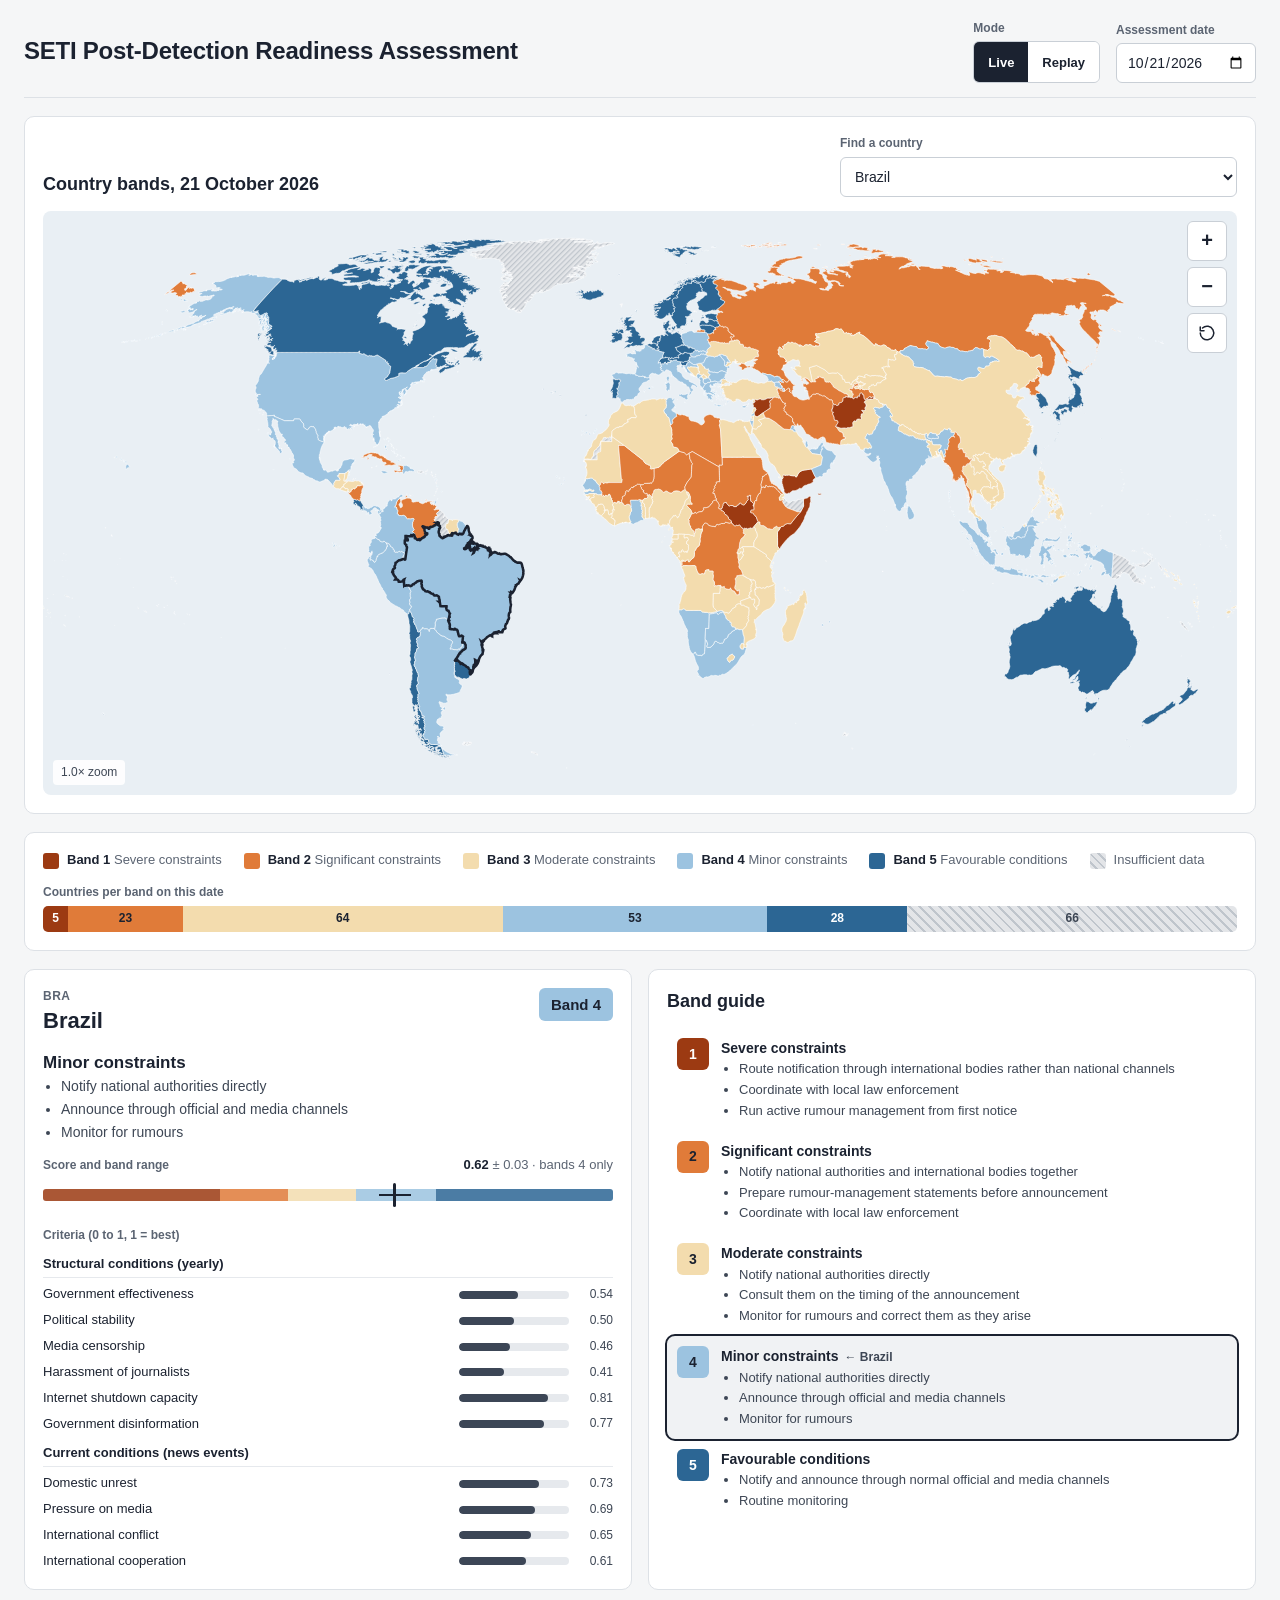
==== src/web/mockup.html @ 70a5392c "Latest mockup updates" ====
<!DOCTYPE html>
<html lang="en">
 <head>
  <meta charset="utf-8"/>
  <meta content="width=device-width, initial-scale=1" name="viewport"/>
  <title>
   SETI Post-Detection Readiness Assessment
  </title>
  <style>
:root {
  --bg: #f5f6f7;
  --panel: #ffffff;
  --line: #dde1e6;
  --line2: #c9cfd6;
  --ink: #1b2230;
  --ink2: #3d4654;
  --muted: #5b6472;
  --sea: #e9eff4;
}
* {
  box-sizing: border-box;
}
body {
  margin: 0;
  background: var(--bg);
  color: var(--ink);
  font: 14px/1.45 Arial, Helvetica, sans-serif;
}
button, select, input {
  font-family: inherit;
}
h1, h2 {
  font-family: Arial, Helvetica, sans-serif;
  margin: 0;
}
.page {
  max-width: 1440px;
  margin: 0 auto;
  padding: 20px 24px 40px;
  display: flex;
  flex-direction: column;
  gap: 18px;
}
header {
  display: flex;
  flex-wrap: wrap;
  align-items: center;
  justify-content: space-between;
  gap: 16px;
  padding-bottom: 14px;
  border-bottom: 1px solid var(--line);
}
header h1 {
  font-size: 24px;
  font-weight: 700;
  letter-spacing: -0.01em;
}
header p {
  margin: 2px 0 0;
  color: var(--muted);
}
.controls {
  display: flex;
  flex-wrap: wrap;
  align-items: flex-end;
  gap: 16px;
}
.field {
  display: flex;
  flex-direction: column;
  gap: 4px;
}
.field-label {
  font-size: 12px;
  font-weight: 600;
  color: var(--muted);
}
.seg {
  display: flex;
  border: 1px solid var(--line2);
  border-radius: 6px;
  overflow: hidden;
}
.seg button {
  min-height: 40px;
  padding: 0 14px;
  border: 0;
  cursor: pointer;
  font-size: 13px;
  font-weight: 600;
  background: #fff;
  color: var(--ink);
}
.seg button[aria-pressed="true"] {
  background: var(--ink);
  color: #fff;
}
input[type=date], select {
  height: 40px;
  padding: 0 10px;
  border: 1px solid var(--line2);
  border-radius: 6px;
  font-size: 14px;
  color: var(--ink);
  background: #fff;
}
select {
  min-width: 220px;
}
.panel {
  background: var(--panel);
  border: 1px solid var(--line);
  border-radius: 10px;
  padding: 18px;
  display: flex;
  flex-direction: column;
  gap: 14px;
}
.panel h2 {
  font-size: 18px;
  font-weight: 600;
}
.map-head {
  display: flex;
  flex-wrap: wrap;
  justify-content: space-between;
  align-items: flex-end;
  gap: 12px;
}
.map {
  position: relative;
  width: 100%;
  aspect-ratio: 960 / 470;
  background: var(--sea);
  border-radius: 8px;
  overflow: hidden;
  touch-action: none;
}
.map svg.world {
  position: absolute;
  inset: 0;
  width: 100%;
  height: 100%;
  display: block;
  cursor: grab;
}
.map svg.world.dragging {
  cursor: grabbing;
}
#countries path {
  stroke: #fff;
  stroke-width: 0.6;
  vector-effect: non-scaling-stroke;
  cursor: pointer;
}
#countries path.sel {
  stroke: var(--ink);
  stroke-width: 2.5;
}
.labels {
  position: absolute;
  inset: 0;
  pointer-events: none;
  overflow: hidden;
}
.labels span {
  position: absolute;
  transform: translate(-50%, -50%);
  white-space: nowrap;
  color: var(--ink);
  font-size: 11px;
  font-weight: 600;
  text-shadow: 0 0 2px #fff, 0 0 2px #fff, 0 0 3px #fff, 0 0 4px #fff;
}
.labels span.sel {
  font-size: 13px;
  font-weight: 700;
}
.zoom-buttons {
  position: absolute;
  top: 10px;
  right: 10px;
  display: flex;
  flex-direction: column;
  gap: 6px;
}
.zoom-buttons button {
  width: 40px;
  height: 40px;
  border: 1px solid var(--line2);
  border-radius: 6px;
  background: #fff;
  color: var(--ink);
  font-size: 20px;
  font-weight: 600;
  cursor: pointer;
  display: flex;
  align-items: center;
  justify-content: center;
}
.zoom-label {
  position: absolute;
  left: 10px;
  bottom: 10px;
  padding: 4px 8px;
  border-radius: 4px;
  background: rgba(255,255,255,0.9);
  font-size: 12px;
  color: var(--ink2);
}
.legend {
  display: flex;
  flex-wrap: wrap;
  gap: 10px 22px;
}
.legend > div {
  display: flex;
  align-items: center;
  gap: 8px;
  font-size: 13px;
}
.legend .sw {
  width: 16px;
  height: 16px;
  border-radius: 3px;
}
.legend .muted {
  color: var(--muted);
}
.hatch {
  background: repeating-linear-gradient(45deg, #e3e5e8 0 4px, #bfc5cc 4px 6px);
}
.dist {
  display: flex;
  height: 26px;
  border-radius: 5px;
  overflow: hidden;
}
.dist div {
  min-width: 24px;
  display: flex;
  align-items: center;
  justify-content: center;
  font-size: 12px;
  font-weight: 600;
}
.bottom {
  display: flex;
  flex-wrap: wrap;
  gap: 16px;
}
.bottom > .panel {
  flex: 1 1 320px;
  min-width: 0;
}
.detail-head {
  display: flex;
  justify-content: space-between;
  align-items: flex-start;
  gap: 12px;
}
.iso {
  font-size: 12px;
  font-weight: 600;
  color: var(--muted);
  letter-spacing: 0.04em;
}
.detail-head h2 {
  font-size: 22px;
}
.badge {
  padding: 6px 12px;
  border-radius: 6px;
  font-weight: 700;
  font-size: 15px;
  white-space: nowrap;
}
.band-name {
  font-family: Arial, Helvetica, sans-serif;
  font-size: 17px;
  font-weight: 600;
}
ul.items {
  margin: 0;
  padding-left: 18px;
  color: var(--ink2);
  display: flex;
  flex-direction: column;
  gap: 3px;
}
.nodata {
  margin: 0;
  padding: 12px;
  border-radius: 8px;
  background: #f0f2f4;
  color: var(--ink2);
}
.score-row {
  display: flex;
  justify-content: space-between;
  align-items: baseline;
  gap: 8px;
}
.track-wrap {
  position: relative;
  height: 34px;
}
.track {
  position: absolute;
  left: 0;
  right: 0;
  top: 10px;
  height: 12px;
  display: flex;
  border-radius: 3px;
  overflow: hidden;
}
.track div {
  height: 100%;
  opacity: 0.85;
}
.whisker {
  position: absolute;
  top: 15px;
  height: 2px;
  background: var(--ink);
}
.marker {
  position: absolute;
  top: 4px;
  width: 3px;
  height: 24px;
  margin-left: -1.5px;
  border-radius: 2px;
  background: var(--ink);
}
.criteria {
  display: flex;
  flex-direction: column;
  gap: 10px;
}
.group {
  display: flex;
  flex-direction: column;
  gap: 7px;
}
.group h3 {
  margin: 0;
  font-size: 13px;
  font-weight: 600;
  border-bottom: 1px solid #e6e9ed;
  padding-bottom: 4px;
}
.crow {
  display: grid;
  grid-template-columns: minmax(0, 1fr) 110px 34px;
  align-items: center;
  gap: 10px;
  font-size: 13px;
}
.bar {
  height: 8px;
  background: #e6e9ed;
  border-radius: 4px;
  overflow: hidden;
}
.bar div {
  height: 100%;
  background: #3c4656;
  border-radius: 4px;
}
.crow .v {
  font-size: 12px;
  color: var(--ink2);
  text-align: right;
  font-variant-numeric: tabular-nums;
}
.guide-row {
  display: grid;
  grid-template-columns: 32px minmax(0, 1fr);
  gap: 12px;
  align-items: start;
  padding: 10px;
  border-radius: 8px;
}
.guide-row.here {
  background: #f0f2f4;
  outline: 2px solid var(--ink);
}
.guide-row .num {
  width: 32px;
  height: 32px;
  border-radius: 6px;
  display: flex;
  align-items: center;
  justify-content: center;
  font-weight: 700;
}
.guide-row .title {
  display: flex;
  flex-wrap: wrap;
  align-items: baseline;
  gap: 6px;
}
.guide-row .title strong {
  font-size: 14px;
  font-weight: 600;
}
.guide-row .title span {
  font-size: 12px;
  font-weight: 600;
  color: var(--ink2);
}
.guide-row ul.items {
  margin-top: 2px;
  font-size: 13px;
  gap: 2px;
}
@media (max-width: 600px) {
  .page {
    padding: 16px;
  }
  select {
    min-width: 0;
    width: 100%;
  }
}
</style>
 </head>
 <body>
  <div class="page">
   <header>
    <div>
     <h1>
      SETI Post-Detection Readiness Assessment
     </h1>
    </div>
    <div class="controls">
     <div class="field">
      <span class="field-label">
       Mode
      </span>
      <div aria-label="Mode" class="seg" role="group">
       <button aria-pressed="true" data-mode="live" type="button">
        Live
       </button>
       <button aria-pressed="false" data-mode="replay" type="button">
        Replay
       </button>
      </div>
     </div>
     <div class="field">
      <label class="field-label" for="assess-date">
       Assessment date
      </label>
      <input id="assess-date" type="date" value="2026-10-21"/>
     </div>
    </div>
   </header>
   <section aria-label="World map" class="panel">
    <div class="map-head">
     <h2 id="map-title">
      Country bands, 21 October 2026
     </h2>
     <div class="field">
      <label class="field-label" for="find-country">
       Find a country
      </label>
      <select id="find-country">
      </select>
     </div>
    </div>
    <div class="map" id="map">
     <svg aria-label="World map coloured by band" class="world" id="world" role="img" viewbox="0 0 960 470">
      <defs>
       <pattern height="3" id="nodata-hatch" patterntransform="rotate(45)" patternunits="userSpaceOnUse" width="3">
        <rect fill="#e3e5e8" height="3" width="3">
        </rect>
        <rect fill="#bfc5cc" height="3" width="1">
        </rect>
       </pattern>
      </defs>
      <g id="countries">
      </g>
     </svg>
     <div aria-hidden="true" class="labels" id="labels">
     </div>
     <div class="zoom-buttons">
      <button aria-label="Zoom in" id="zoom-in" type="button">
       +
      </button>
      <button aria-label="Zoom out" id="zoom-out" type="button">
       −
      </button>
      <button aria-label="Reset view" id="zoom-reset" type="button">
       <svg aria-hidden="true" fill="none" height="18" stroke="currentColor" stroke-linecap="round" stroke-linejoin="round" stroke-width="2" viewbox="0 0 24 24" width="18">
        <path d="M3 12a9 9 0 1 0 3-6.7">
        </path>
        <path d="M3 4v5h5">
        </path>
       </svg>
      </button>
     </div>
     <div class="zoom-label" id="zoom-label">
      1.0× zoom
     </div>
    </div>
   </section>
   <section aria-label="Legend and distribution" class="panel">
    <div class="legend" id="legend">
    </div>
    <div class="field">
     <span class="field-label">
      Countries per band on this date
     </span>
     <div class="dist" id="dist">
     </div>
    </div>
   </section>
   <div class="bottom">
    <section aria-label="Country detail" class="panel" id="detail">
    </section>
    <section aria-label="Band guide" class="panel">
     <h2>
      Band guide
     </h2>
     <div id="guide">
     </div>
    </section>
   </div>
  </div>
  <script id="geo-data" type="application/json">
   {"w":960,"h":470,"countries":[{"iso":"ZWE","name":"Zimbabwe","d":"M562.47,336.9L562.24,336.72L561.92,336.6L561.51,336.56L560.97,336.58L560.31,336.68L559.6,336.56L558.86,336.22L558.23,336.1L557.47,336.24L557.43,336.25L557.32,336.14L557.12,335.89L556.78,335.85L556.69,335.79L556.62,335.7L556.57,335.58L556.56,335.45L556.63,335.05L556.61,335L556.52,334.95L556.34,334.9L555.89,334.72L555.33,334.54L554.42,334.35L554.06,334.3L553.98,334.24L553.88,334.09L553.72,333.63L553.57,333.32L553.2,332.85L553.14,332.7L553.17,332.33L553.23,332.03L553.28,331.77L553.27,331.52L553.27,331.23L553.3,331.03L553.25,330.94L553.11,330.88L552.7,330.85L552.19,330.86L552.2,330.56L552.17,330.09L552.09,329.82L551.98,329.68L551.76,329.53L551.3,329.33L550.68,329.02L550.16,328.57L549.57,328.01L549.38,327.91L549.17,327.38L548.86,326.48L548.89,326.18L548.85,326.03L548.52,325.59L548.47,325.36L548.41,325.12L547.9,324.47L547.73,324.19L547.6,323.82L547.48,323.53L547.36,323.41L547.21,323.22L547.11,322.99L547.07,322.82L547.12,322.6L547.18,322.44L547.68,322.6L547.97,322.61L548.19,322.54L548.46,322.64L548.77,322.94L549.12,322.99L549.5,322.81L550.02,322.86L550.66,323.16L551.19,323.22L551.84,322.96L552.44,322.24L553.01,321.56L553.57,320.77L553.92,320.14L554.4,319.63L555.03,319.23L555.67,318.9L556.65,318.48L556.86,318.15L556.93,317.78L556.95,317.26L557.01,316.93L557.12,316.78L557.28,316.66L557.5,316.51L558.15,316.12L558.68,315.87L559.34,315.7L560.04,315.7L560.73,315.7L561.12,315.7L561.1,316.19L561.11,316.75L561.18,316.8L561.7,316.81L562.53,316.86L563.31,316.9L563.8,317.3L563.97,317.38L564.5,317.49L565.14,318.16L565.94,318.22L566.49,318.43L566.97,318.66L567.24,318.94L567.42,319.01L567.66,319.03L567.79,319.05L567.75,319.25L567.57,319.59L567.57,320.07L567.77,320.74L567.77,321.32L567.65,322.35L567.61,323.35L567.61,323.7L567.64,323.94L567.68,324.07L567.66,324.21L567.51,324.63L567.38,325.07L567.36,325.25L567.32,325.37L567.23,325.48L566.87,325.68L566.81,325.81L566.8,326.04L566.82,326.23L566.95,326.3L567.11,326.41L567.16,326.55L567.15,326.7L567.09,326.98L566.92,327.44L567.04,327.98L567.18,328.32L567.37,328.72L567.46,328.96L567.44,329.14L567.4,329.31L567.04,330.04L566.77,330.49L566.46,330.98L566.06,331.28L565.96,331.43L565.91,331.6L565.9,331.97L565.87,332.34L565.51,332.93L565.69,333.43L565.64,333.48L565.52,333.55L565.02,334.12L564.52,334.69L564.16,335.11L563.73,335.59L563.26,336.12L562.87,336.58Z","lx":559.169,"ly":326.098,"bw":20.717,"bh":21.206,"area":277.955},{"iso":"ZMB","name":"Zambia","d":"M561.12,315.7L560.73,315.7L560.04,315.7L559.34,315.7L558.68,315.87L558.15,316.12L557.5,316.51L557.28,316.66L557.12,316.78L557.01,316.93L556.95,317.26L556.93,317.78L556.86,318.15L556.65,318.48L555.67,318.9L555.03,319.23L554.4,319.63L553.92,320.14L553.57,320.77L553.01,321.56L552.44,322.24L551.84,322.96L551.19,323.22L550.66,323.16L550.02,322.86L549.5,322.81L549.12,322.99L548.77,322.94L548.46,322.64L548.19,322.54L547.97,322.61L547.68,322.6L547.18,322.44L546.75,321.94L546.52,321.73L546.34,321.66L545.81,321.57L544.59,321.46L544.47,321.49L543.95,321.59L543.32,321.71L542.78,321.83L542.2,321.96L541.69,321.44L541.1,320.85L540.5,320.19L540.05,319.67L539.83,319.37L539.43,318.98L539.14,318.79L539.02,318.69L538.77,317.64L538.63,316.68L538.65,315.95L538.68,314.95L538.71,313.94L538.73,312.94L538.76,311.94L538.78,310.93L538.81,309.92L538.83,308.92L538.86,307.91L538.87,307.42L539.49,307.42L540.18,307.42L540.91,307.42L541.71,307.42L542.5,307.42L543.3,307.42L543.86,307.42L544.01,307.42L544.18,307.39L544.19,307.29L543.98,306.79L544,306.62L544.06,306.28L544.17,306L544.3,305.62L544.32,305.39L544.24,304.67L544.26,304.26L544.3,303.83L544.33,303.43L544.3,303.16L544.34,303L544.43,302.79L544.47,302.54L544.52,302.43L544.51,302.34L544.47,302.16L544.44,301.74L544.39,301.17L544.34,300.77L544.44,300.79L544.64,300.83L544.73,301.03L544.79,301.25L544.92,301.26L545.28,301.39L545.4,301.57L545.47,301.97L545.42,302.17L545.3,302.33L545.41,302.47L545.65,302.57L545.78,302.54L546.2,302.27L546.35,302.22L546.56,302.17L546.76,302.1L547.29,301.98L547.58,301.93L547.75,301.83L547.87,301.83L547.95,301.91L547.87,302.18L547.83,302.43L547.93,302.9L548,303.12L548.17,303.27L548.3,303.36L548.43,303.52L548.72,303.49L549.34,303.73L549.53,303.84L549.8,303.95L549.98,303.99L550.63,304.07L550.87,304.13L551.32,304.21L551.67,304.22L551.93,304.19L552.11,304.12L552.22,304.04L552.27,303.98L552.35,303.75L552.5,303.24L552.55,303.1L552.69,303.02L552.86,302.98L552.96,303.06L553.06,303.62L553.54,304.12L553.7,304.55L553.82,304.9L553.92,305.01L554.1,305.13L554.41,305.18L554.68,305.19L555.23,305.45L555.68,305.65L556,305.8L556.14,305.91L556.24,306.1L556.3,306.25L556.38,306.62L556.48,306.91L556.65,306.97L556.81,306.99L556.95,307.19L557.06,307.37L557.28,307.8L557.44,308.09L557.49,308.39L557.67,308.58L557.93,308.66L558.17,308.67L558.31,308.58L558.66,308.44L558.94,308.26L559.13,308.2L559.25,308.24L559.33,308.36L559.37,308.59L559.37,308.72L559.56,308.84L559.7,308.79L559.76,308.65L559.76,308.58L559.78,307.95L559.8,307.4L559.82,306.88L559.84,306.25L559.85,305.7L559.87,305.25L559.88,304.78L559.75,304.81L559.6,304.92L559.24,304.93L559.1,305.01L559.06,305.13L559.07,305.29L559.08,305.5L559.03,305.6L558.87,305.64L558.64,305.56L558.24,305.45L557.9,305.39L557.67,305.1L557.35,304.67L557.14,304.45L556.63,304.01L556.55,303.92L556.39,303.71L556.26,303.35L556.2,303.12L556.15,302.94L556.08,302.68L556.21,302.28L556.42,301.51L556.56,300.96L556.63,300.55L556.9,300.13L556.93,299.76L556.84,299.28L556.87,299.02L556.9,298.35L556.93,297.79L556.94,297.51L556.88,297.04L556.72,296.5L556.36,295.77L556.36,295.61L556.6,295.44L556.95,295.14L557.13,294.96L557.35,294.7L557.45,294.57L557.66,294.24L557.79,293.98L557.84,293.63L557.75,293.3L557.95,293.24L558.61,293.12L559.33,293L560.1,292.86L560.86,292.73L561.61,292.59L562.28,292.47L562.75,292.39L562.82,292.62L562.95,292.99L563.12,293.27L563.32,293.51L563.49,293.66L563.6,293.7L564.34,293.68L564.6,293.83L564.83,294.02L564.88,294.31L565.03,294.49L565.19,294.63L565.26,294.64L565.38,294.61L565.58,294.6L565.76,294.67L565.85,294.73L565.85,294.97L565.9,295.08L566.15,295.12L566.4,295.14L566.65,295.3L566.91,295.33L567.22,295.4L567.36,295.58L567.67,295.76L568.06,295.92L568.35,296.1L568.5,296.18L568.51,296.27L568.57,296.43L568.65,296.54L568.65,296.71L568.69,296.86L568.8,296.9L568.89,296.91L568.98,296.8L569.1,296.8L569.22,296.87L569.27,297.05L569.37,297.29L569.52,297.45L569.63,297.61L569.58,297.89L569.51,298.16L569.71,298.42L570,298.66L570.07,298.77L570.08,299.14L570.12,299.26L570.31,299.57L570.4,299.77L570.39,299.89L569.85,300.49L569.68,300.55L569.53,300.58L569.38,300.71L569.3,300.83L569.32,300.9L569.38,301.11L569.48,301.43L569.59,301.66L569.49,301.94L569.27,302.43L569.17,302.47L569.14,302.84L569.2,302.97L569.3,303.08L569.33,303.33L569.33,303.67L569.31,303.94L569.15,304.65L569.37,305.26L569.45,305.33L569.78,305.33L569.82,305.38L569.74,305.56L569.6,305.74L569.51,305.83L569.09,306.03L568.48,306.27L568.35,306.49L568.26,306.81L568.32,307L568.39,307.11L568.35,307.39L568.3,307.69L568.31,307.92L568.27,308.13L568.19,308.23L568.07,308.54L567.94,308.85L567.83,309L567.68,309.15L567.44,309.27L567.44,309.33L567.7,309.48L567.77,309.58L567.78,309.65L567.72,309.71L567.67,309.81L567.79,309.9L567.93,309.98L568.07,310.19L568.19,310.48L568.22,310.58L568.25,310.63L568.3,310.63L568.38,310.59L568.55,310.42L568.67,310.37L568.81,310.6L568.22,310.82L567.92,310.94L567.05,311.27L566.29,311.57L566.09,311.62L565.69,311.77L565.5,311.85L564.81,312.11L564.53,312.23L564.29,312.36L563.73,312.55L563.19,312.73L562.61,312.91L561.96,313.12L561.59,313.27L561.34,313.4L560.76,313.65L560.72,313.72L560.73,313.89L560.79,314.26L560.92,314.59L561.03,314.78L561.09,315.27Z","lx":550.101,"ly":312.832,"bw":31.77,"bh":30.827,"area":526.827},{"iso":"YEM","name":"Yemen","d":"M621.45,214.74L620.15,215.3L619.81,215.55L619.51,215.86L619.3,216.24L619.17,216.91L619.34,217.53L619.35,217.85L619.02,218.07L618.7,218.23L618.36,218.47L618.14,218.53L617.97,218.72L617.78,218.86L617.05,219.2L616.24,219.47L614.96,219.79L614.48,220.14L614.04,220.38L613.34,220.45L612.41,220.78L611.89,221.04L611.26,221.48L611.12,221.61L611.02,221.93L610.83,222.2L610.46,222.66L610.17,222.88L609.98,222.89L609.59,223.02L609.14,223.05L608.36,222.89L608.16,223L608.01,223.18L607.44,223.48L606.86,224.1L606.43,224.26L605.73,224.46L605.24,224.72L604.91,224.82L604.49,224.87L603.68,224.85L602.93,224.94L602.23,225.11L601.92,225.44L601.57,225.96L600.96,226.18L600.83,226.36L600.65,226.75L600.26,226.85L599.9,226.91L599.52,226.74L598.85,227.2L598.59,227.29L598.2,227.3L597.91,227.4L597.71,227.37L597.45,227.19L596.9,226.97L596.51,227.11L596.46,226.68L595.75,225.33L595.83,224.17L595.82,224L595.67,223.48L595.26,223.01L595.24,222.41L595.08,221.97L594.97,221.53L594.99,221.41L594.99,221.3L594.76,220.62L594.68,220.48L594.66,220.34L594.71,220.23L594.7,220.1L594.58,219.89L594.46,219.49L593.91,219.18L594,218.89L594.11,218.99L594.25,219.08L594.27,218.89L594.26,218.75L594,217.86L594.26,216.67L594.09,215.61L594.57,215.18L594.68,215.05L594.75,214.94L594.85,214.69L595.01,214.62L595.06,214.36L595.04,214.23L594.93,214.12L594.83,213.82L594.84,213.45L594.86,213.29L594.89,213L595.06,212.89L595.1,212.81L594.95,212.63L594.96,212.52L595.23,212.21L595.34,212.12L595.53,212.02L595.68,212.03L595.86,212.08L596.02,212.16L596.17,212.32L596.34,212.5L596.59,212.57L596.75,212.54L596.9,212.63L597,212.58L597.13,212.49L597.33,212.5L597.52,212.39L598.04,212.34L598.55,212.38L599.08,212.29L599.62,212.29L600.14,212.31L600.27,212.32L600.39,212.37L600.86,212.64L601.2,212.7L601.9,212.77L602.64,212.85L603.28,212.92L603.82,212.85L604.27,212.8L604.38,212.81L604.53,212.98L604.83,213.39L605.11,213.79L605.56,213.81L605.84,213.66L606.14,213.45L606.32,213.29L606.5,212.65L606.62,212.23L606.91,211.77L607.16,211.38L607.5,210.86L607.68,210.58L608.04,210.01L608.4,209.8L609.11,209.37L609.8,208.95L610.25,208.69L610.64,208.56L611.31,208.45L612.09,208.33L612.86,208.2L613.69,208.07L614.62,207.92L615.25,207.82L616.06,207.69L616.73,207.58L617.33,207.48L617.95,207.38L618.09,207.69L618.23,208.01L618.37,208.33L618.52,208.64L618.66,208.95L618.8,209.26L618.95,209.58L619.09,209.89L619.22,210.2L619.37,210.51L619.51,210.83L619.65,211.14L619.79,211.46L619.94,211.77L620.08,212.08L620.21,212.4L620.35,212.7L620.55,212.8L620.69,213.09L620.88,213.5L621.07,213.92L621.27,214.33ZM593.72,218.96L593.64,219.03L593.61,218.9L593.64,218.63L593.73,218.56L593.8,218.76L593.77,218.87ZM594.41,223.97L594.24,224.06L594.35,223.81L594.47,223.76L594.51,223.77ZM594.46,223.13L594.42,223.2L594.37,223.18L594.2,223.01L594.38,222.83L594.48,223ZM624.06,227.31L624.23,227.34L624.47,227.24L625.18,227.22L626.07,227.57L625.91,227.66L625.82,227.79L625.45,227.9L625.08,228.17L623.99,228.3L623.67,228.23L623.38,227.97L622.87,227.63L623.05,227.42L623.1,227.32L623.16,227.23L623.43,227.06L623.71,227.08Z","lx":600.89,"ly":218.975,"bw":27.536,"bh":20.016,"area":319.291},{"iso":"VNM","name":"Vietnam","d":"M759.51,234.33L759.57,234.49L759.59,234.85L759.51,235.21L759.56,235.37L759.48,235.46L759.25,234.8L759,234.51L758.94,234.39L759.07,234.4L759.29,234.22L759.41,234.21ZM765.15,199.5L765.04,199.53L764.72,199.53L764.51,199.82L764.34,199.94L764.08,200.04L763.79,200.2L763.76,200.49L763.79,200.69L763.78,200.92L763.34,201.25L763.19,201.22L763.07,201.1L762.94,201.12L762.84,201.18L762.73,201.18L762.61,201.25L762.43,201.23L762.25,201.12L762.15,201.1L762.04,201.09L762.04,201.22L762.29,201.7L762.38,201.93L761.96,202.58L762.09,203L762.01,203.33L761.73,203.59L761.24,204.26L760.96,204.27L760.78,204.43L760.52,205.53L760.57,205.91L760.55,206.18L760.62,206.45L760.5,206.97L760.33,207.19L760.34,207.48L760.72,208.06L760.77,208.17L760.99,208.48L761.11,208.71L761.28,208.93L761.84,209.51L762.08,209.69L762.35,209.82L762.89,210.34L763.17,210.68L763.1,210.9L763.23,211.39L762.87,211.24L762.93,211.3L763.35,211.56L764.08,212.49L764.65,212.95L765.25,213.47L765.48,213.96L765.99,214.29L766.58,214.76L766.58,214.87L766.73,215L767.12,215.25L767.37,215.52L767.48,215.77L767.61,215.8L767.76,215.74L767.9,215.72L768,215.74L768.2,216.02L768.44,216.27L768.58,216.49L768.66,216.46L768.74,216.49L768.78,216.68L768.84,216.81L769.18,217.17L769.36,217.52L769.79,218.08L770.08,218.39L770.3,218.57L770.52,218.72L770.82,219.34L771,219.9L771.3,220.52L771.51,220.8L771.58,221.31L771.78,221.84L771.97,222.19L772.06,222.56L772.12,222.74L772.2,222.87L772.43,223.49L772.42,223.77L772.28,223.5L772.39,224.32L772.54,224.76L772.55,225.3L772.68,225.49L772.94,226.09L773.09,226.31L773.16,227.05L773.27,227.43L773.07,227.2L772.92,226.95L772.77,227.08L772.65,227.28L772.97,228.08L772.69,228L772.83,229.07L772.96,229.32L772.99,229.44L772.97,229.59L772.88,229.43L772.85,229.27L772.81,229.3L772.83,229.39L772.75,229.58L772.75,229.81L772.86,230.01L772.9,230.16L772.85,230.35L772.76,230.55L772.51,230.58L772.49,230.96L772.45,231.38L772.01,231.44L771.73,231.8L771.34,231.94L771.01,232.3L770.66,232.63L770.4,232.68L770.2,232.75L770,233.3L769.58,233.37L768.86,233.82L768.63,234.04L768.41,234.12L768.1,234.31L768.02,234.24L767.89,234.08L767.6,234L767.44,233.82L767.38,233.59L767.34,233.49L767.29,233.62L767.29,234.18L767.25,234.3L767.13,234.36L766.88,234.2L766.63,233.88L766.32,234.1L766.42,234.13L766.57,234.11L766.69,234.17L766.81,234.38L766.81,234.5L766.77,234.63L766.46,234.65L766.05,234.61L765.99,234.62L766.37,234.83L766.72,234.95L766.89,235.08L766.9,235.19L766.72,235.37L766.59,235.58L766.59,235.72L766.61,235.87L766.45,236L766.35,235.97L766.04,235.75L765.13,234.86L765.28,235.11L766.23,236.11L766.4,236.45L766.45,236.68L766.37,236.79L766.23,236.93L765.95,236.95L765.45,236.57L764.63,235.68L764.37,235.56L765.21,236.58L765.35,236.83L765.5,237.11L765.48,237.28L765.42,237.44L763.7,238.39L763.47,238.8L763.29,239.31L762.96,239.58L762.78,239.84L762.19,239.98L761.85,239.94L762.16,239.47L761.93,239.3L761.83,238.1L761.82,236.79L761.92,236.13L762.13,235.97L762.41,235.87L762.4,235.73L762.35,235.57L762.19,235.34L762.01,235.24L761.76,235.2L761.55,234.92L761.4,234.93L761.18,235.02L761.03,234.9L760.97,234.72L760.73,234.49L760.48,234.27L760.59,234.24L760.7,234.11L760.82,233.94L761.16,233.92L761.5,233.93L761.58,233.88L761.7,233.71L761.9,233.49L762.07,233.36L762.1,233.26L762.01,233.03L761.95,232.78L762.01,232.71L762.31,232.75L762.66,232.86L762.74,232.91L762.91,232.61L762.96,232.58L763.09,232.58L763.41,232.53L763.73,232.44L763.89,232.46L764.05,232.66L764.18,232.86L764.24,232.87L764.4,232.79L764.56,232.89L764.86,233.06L765.04,233.07L764.91,232.67L764.98,232.39L764.96,232.31L764.78,232.18L764.18,231.66L764.07,231.51L764.05,231.26L764,230.9L763.93,230.68L763.93,230.55L763.94,230.44L764.05,230.4L764.14,230.39L764.21,230.29L764.32,230.06L764.58,230.08L764.96,230.21L765.24,230.29L765.41,230.28L765.43,230.25L765.42,230.12L765.38,229.58L765.36,229.46L765.58,229.41L765.93,229.4L766.11,229.37L766.26,229.14L766.7,229.06L767,228.75L767.25,228.43L767.38,228.35L767.56,228.3L767.69,228.3L767.89,228.49L768.01,228.38L768.15,228.16L768.21,227.95L768.23,227.61L768.13,227.09L768.01,226.69L767.89,226.38L767.83,226.07L767.96,225.47L768.04,224.8L767.97,224.54L767.75,224.12L767.52,223.62L767.26,223.06L767.17,222.98L767.11,222.82L767.05,222.64L767.06,222.08L767.05,221.88L767.24,221.63L767.32,221.33L767.39,221L767.33,220.83L767.26,220.48L767.27,220.31L767.21,220.17L767.11,219.97L767.13,219.84L767.28,219.73L767.34,219.54L767.43,219.31L767.46,219.11L767.35,218.94L767.16,218.68L766.85,218.45L766.5,218.15L766.31,217.97L766.16,217.78L766.01,217.57L765.93,217.4L765.97,217.28L766.4,217.02L766.46,216.93L766.49,216.78L766.44,216.64L766.31,216.57L766.16,216.51L765.92,216.35L765.47,215.9L765.27,215.8L765.06,215.67L764.94,215.53L764.78,215.16L764.72,215.13L764.63,215.24L764.51,215.36L764.39,215.34L764.27,215.23L764.2,215.09L764.06,214.9L763.9,214.74L763.79,214.2L763.75,214.03L763.65,213.79L763.54,213.7L763.42,213.63L763.11,213.19L762.91,212.96L762.11,212.34L762.01,212.24L761.79,211.98L761.4,211.62L761.12,211.33L760.91,211.03L760.79,210.76L760.73,210.56L760.5,210.26L760.3,210.02L760.14,209.94L759.96,209.91L759.77,209.77L759.43,209.45L759.27,209.23L759.17,209.09L759.15,208.95L759.18,208.71L759.24,208.57L759.23,208.47L759.13,208.38L758.78,208.22L758.01,207.99L757.7,207.81L757.42,207.58L757.2,207.42L756.2,206.76L755.91,206.65L755.65,206.53L755.57,206.41L755.56,206.31L755.64,206.22L755.87,206.05L755.94,205.86L755.85,205.6L755.72,205.34L755.75,205.25L755.83,205.24L755.99,205.23L756.34,205.22L757.15,205.46L757.25,205.43L757.6,205L757.71,204.75L757.71,204.53L757.76,204.4L757.94,204.18L757.91,203.97L757.76,203.7L757.63,203.6L757.53,203.55L757.23,203.59L757.16,203.53L757.09,203.33L757.05,203.2L756.93,203.06L756.58,202.93L756.3,202.9L756.23,202.85L756.31,202.71L756.47,202.57L756.6,202.49L756.69,202.35L756.68,202.2L756.52,202.07L756.31,201.93L755.97,201.66L755.51,201.36L755.24,201.27L755.12,201.28L754.71,201.53L754.5,201.69L754.35,201.98L754.15,202.04L753.91,201.92L753.65,201.78L752.95,201.59L752.64,201.43L751.88,200.46L751.76,200.26L751.78,200.03L751.76,199.71L751.78,199.51L751.85,199.3L751.84,199.13L751.78,198.95L751.68,198.86L751.57,198.83L751.48,198.79L751.36,198.56L751.32,198.59L751.3,198.87L751.23,198.97L751.13,199.01L751.03,198.97L750.96,198.86L750.89,198.67L750.79,198.42L750.69,198.26L750.41,198.09L750.25,197.87L749.79,197.4L749.41,197.06L749.21,196.76L749.32,196.65L749.45,196.49L749.58,196.24L749.71,195.92L749.75,195.73L749.79,195.65L749.89,195.6L750.02,195.63L750.26,195.75L750.62,195.92L750.94,196.11L751.09,196.3L751.29,196.49L751.42,196.54L751.48,196.53L751.64,196.39L751.77,196.25L751.75,196.09L751.87,195.95L752.01,195.72L752.07,195.55L752.14,195.54L752.22,195.58L752.62,196.08L752.68,196.11L752.75,196.03L752.8,195.65L752.91,195.5L752.95,195.54L753.82,196.27L753.9,196.26L753.97,196.22L754,196.11L754.01,195.86L754.06,195.59L754.27,195.44L754.45,195.41L754.54,195.54L754.73,195.72L754.93,195.74L755.27,195.43L755.41,195.38L755.55,195.38L755.69,195.37L755.81,195.25L755.92,195.09L755.9,194.78L755.89,194.5L755.96,194.38L756.07,194.31L756.27,194.2L756.72,193.93L756.83,193.8L756.91,193.73L757.13,193.84L757.41,194.07L757.59,194.24L757.72,194.43L757.8,194.59L758.2,194.72L758.48,194.91L758.67,195.06L758.83,195.05L758.97,195.01L759.05,194.89L759.23,194.89L759.45,194.91L759.55,194.95L759.78,195.22L759.86,195.26L760.02,195.24L760.29,195.15L760.52,195.1L760.76,195.21L761.23,195.51L761.15,195.72L761.11,195.95L760.97,196.11L760.83,196.15L760.8,196.38L760.83,196.71L760.9,196.88L761.01,196.94L761.15,197.05L761.22,197.19L761.31,197.53L761.37,197.9L761.41,198.02L761.49,198L761.57,197.95L761.75,198.01L761.99,198.11L762.14,198.21L762.25,198.19L762.37,198.29L762.44,198.47L762.58,198.6L762.93,198.85L763.18,198.86L763.45,199.18L763.65,199.08L763.77,199.22L764.21,199.17L764.5,199.04L764.62,199.07L764.95,199.34ZM766.8,239.68L766.73,239.68L766.66,239.62L766.9,239.41L766.88,239.55L766.9,239.62ZM767.85,234.31L767.64,234.5L767.61,234.35L767.79,234.24L767.85,234.16L767.91,234.16ZM762.63,201.67L762.61,201.73L762.45,201.59L762.34,201.52L762.38,201.32L762.57,201.54ZM764.35,200.42L764.04,200.81L763.9,200.8L763.94,200.36L763.98,200.25L764.24,200.4ZM764.3,201.33L764.17,201.41L763.99,201.4L764.17,201.24L764.25,201.05L764.32,200.99L764.34,201.15ZM763.1,201.89L763,201.9L762.75,201.65L762.83,201.51L763.09,201.61L763.15,201.67L763.16,201.72L763.12,201.84Z","lx":757.623,"ly":198.476,"bw":24.058,"bh":46.254,"area":232.424},{"iso":"VEN","name":"Venezuela","d":"M316.45,238.25L316.13,238.35L316.13,238.27L316.22,238.12L316.39,238.09L316.46,238.03L316.57,238L316.63,238L316.69,238.05L316.53,238.13ZM308.63,232.02L308.7,232.43L308.66,232.5L308.41,232.78L308.2,232.8L308.04,232.79L307.92,232.74L307.76,232.56L307.6,232.61L307.22,232.55L307.12,232.49L307.28,232.27L307.55,232.18L307.65,232.16L307.72,232.29L307.91,232.41L308.13,232.42L308.2,232.22L308.52,231.91ZM304.93,232.72L304.78,232.79L304.53,232.72L304.4,232.62L304.49,232.51L304.7,232.51L304.9,232.65ZM315.94,239.09L315.77,239.16L315.76,238.85L315.81,238.76L316.11,238.51L316.19,238.47L316.25,238.51L316.22,238.58L316.35,238.7L316.32,238.84L316.16,239ZM318.53,240.09L319,240.85L319.01,240.93L318.95,241.03L318.63,241.21L318.56,241.3L318.43,241.64L318.04,241.83L317.76,242.06L317.56,242.26L317.46,242.35L317.1,242.39L316.98,242.52L316.83,242.91L316.72,243.07L316.52,243.26L316.52,243.38L316.76,243.8L316.81,243.93L316.71,244.13L316.72,244.28L316.85,244.44L317.01,244.48L317.17,244.41L317.36,244.42L317.48,244.47L317.54,244.52L317.55,244.65L317.45,244.92L317.33,245.11L316.8,245.38L316.58,245.54L316.45,245.66L316.17,245.59L316.02,245.6L315.91,245.69L315.84,245.77L315.66,245.79L315.39,245.83L315.28,245.89L315.19,246.02L315.12,246.22L315.17,246.45L315.24,246.66L315.23,246.85L315.28,247.39L315.19,247.51L315.02,247.66L314.79,247.91L314.55,248.25L314.59,248.35L315.13,249.08L315.68,249.81L316.24,250.55L316.31,250.58L316.42,250.67L316.52,250.93L316.59,251.2L316.59,251.34L316.52,251.52L316.37,251.72L316.2,251.89L315.96,252.03L315.75,252.16L315.59,252.51L315.48,252.63L315.39,252.68L315.21,252.73L314.92,252.72L314.73,252.69L314.49,252.95L314.19,253.05L313.98,253.4L313.25,253.69L312.55,253.91L312.35,254L311.66,253.82L311.49,253.87L311.29,254.04L311.11,254.17L310.97,254.18L310.84,254.25L310.76,254.49L310.67,255.33L310.42,255.57L310.12,255.57L309.92,255.29L309.68,255.07L309.26,254.55L309.15,254.48L309.03,254.48L308.63,254.64L308.45,254.57L308.29,254.49L308.04,254.52L307.59,254.52L307.3,254.53L307.17,254.39L307.04,254.1L306.95,254L306.85,253.91L306.68,253.87L305.95,253.87L305.82,253.87L305.71,253.81L305.58,253.57L305.43,253.45L305.26,253.44L305.17,253.58L305.48,254.03L305.56,254.27L305.82,254.62L306.59,255.36L306.74,255.59L306.72,255.89L306.7,256.35L306.73,256.79L306.92,257.41L307.19,258.05L307.26,258.45L307.21,258.75L307.15,258.91L307.16,258.98L307.22,259.05L307.49,259.14L308.06,259.19L308.4,259.19L308.93,259.27L308.97,259.49L308.91,259.86L308.81,260.07L308.72,260.13L308.43,260.18L308.12,260.4L307.68,260.63L307.43,260.65L307.33,260.7L307.25,260.77L307.17,260.85L307.08,261.27L306.95,261.74L306.7,262.02L306.43,262.25L306.15,262.28L305.94,262.26L305.83,262.33L305.68,262.52L305.45,262.76L305.28,262.88L305.04,262.87L304.79,262.99L304.48,263.18L304.26,263.34L304.09,263.61L303.83,263.89L303.57,264.08L303.44,264.33L303.26,264.64L303.04,264.65L303.02,264.46L303.13,264.17L303.02,263.91L302.8,263.77L302.71,263.73L302.61,263.74L302.35,263.87L302.04,264.1L301.85,264.27L301.68,264.35L301.32,264.42L301.03,264.45L300.9,264.4L300.68,264.23L300.17,263.7L299.48,262.98L299.44,262.77L299.47,262.56L299.34,262.24L299.27,261.91L299.21,261.8L299.19,261.55L299.04,261.1L298.93,260.74L298.81,260.55L298.86,260.39L298.82,260.24L298.73,260.11L298.6,259.69L298.65,259.51L298.61,259.34L298.5,259.21L298.35,259.08L298.14,258.8L297.88,258.54L297.75,258.44L297.67,258.4L297.59,258.15L297.53,258.07L297.4,258.05L297.14,257.95L296.88,258.07L296.88,257.88L296.96,257.76L297.84,256.84L298.27,256.42L298.32,256.36L298.36,256.26L298.39,256.13L298.3,255.98L297.9,255.27L297.76,255.14L297.63,255.03L297.48,254.73L297.3,254.03L297.17,253.69L297.14,253.42L297.15,253.12L297.1,252.88L297,252.72L297.01,252.23L297.14,251.4L297.19,250.77L297.14,250.33L297.26,250.01L297.52,249.78L297.66,249.43L297.71,248.97L297.87,248.58L298.15,248.27L298.26,247.98L298.18,247.68L298.16,247.49L297.93,247.3L297.51,247.17L297.15,247.15L296.93,247.3L296.38,247.44L295.49,247.57L294.77,247.57L294.23,247.44L293.82,247.48L293.54,247.7L293.34,247.75L293.23,247.63L293.1,247.6L292.91,247.67L292.88,247.63L292.48,247.05L292.11,246.51L291.69,245.87L291.2,245.13L291.11,245.08L290.95,245.08L290.74,245.1L290.42,245.02L290.2,244.91L290.02,244.81L289.71,244.67L289.49,244.65L289.29,244.69L288.74,244.95L288.43,244.98L288.18,244.98L287.54,244.85L287.1,244.83L286.59,244.92L286.37,244.97L286.07,244.83L285.86,244.63L285.69,244.15L285.57,243.78L285.33,243.7L285.07,243.64L284.95,243.51L284.88,243.29L284.87,243.02L284.91,242.56L284.95,242.4L285.01,241.92L285.17,241.66L285.26,241.54L285.26,241.33L285.2,240.91L285.15,240.61L284.88,240.28L284.52,239.85L284.39,239.15L284.24,238.34L284.1,238.26L283.95,238.3L283.81,238.26L283.69,237.93L283.57,237.87L283.35,237.99L283.19,238.07L282.8,238.16L282.72,238.07L282.76,237.97L282.94,237.68L283.15,237.3L283.4,236.95L283.62,236.59L283.8,236.21L283.95,235.46L284.04,234.94L284.29,234.02L284.69,233.28L284.84,232.94L285.19,232.5L285.35,232.26L285.56,232.07L286.1,231.82L286.82,230.54L286.97,230.34L287.63,230.15L288.14,230.01L288.5,229.85L288.64,229.77L288.74,229.73L288.64,229.88L288.45,230.07L288.25,230.18L287.21,230.47L287.1,230.53L286.96,230.65L286.95,230.92L286.95,231.13L287.21,231.83L287.32,232.01L287.69,232.39L287.6,232.44L287.45,232.44L287.53,232.94L287.75,233.29L287.75,233.5L287.52,234.17L287.15,234.57L286.88,235.03L286.68,235.22L286.2,236.13L286.5,236.68L286.52,236.95L286.78,237.35L286.96,237.47L287.06,237.63L286.99,237.9L287.09,238.26L287.22,238.45L287.4,238.53L287.62,238.53L288.28,238.29L288.43,238.18L288.54,237.99L288.89,237.59L288.93,237.09L289.03,236.47L288.98,236.08L288.67,235.51L288.55,235.11L288.23,234.73L288.07,234.09L287.99,233.89L287.95,233.61L287.91,233.12L288.14,232.94L288.15,232.54L288.7,232.43L289.93,231.78L290.69,231.61L291.55,231.26L291.75,231.09L291.94,230.8L292.08,230.77L292.49,231.04L292.71,230.95L292.81,230.73L292.72,230.33L292.47,230.33L291.71,230.47L291.64,230.3L291.65,230.14L291.51,229.66L291.64,229.29L291.78,228.99L292,228.87L292.33,228.74L292.55,228.94L292.69,229.13L292.75,229.31L292.78,229.81L292.87,230.32L292.98,230.66L293.18,230.93L293.35,230.91L293.47,230.86L294.26,230.8L294.73,230.98L295.33,231.08L295.88,231.46L296.43,231.92L296.55,232.27L296.59,232.59L296.71,232.8L296.56,233.03L296.61,233.4L296.76,233.78L297,234.01L297.71,234.08L298.5,233.92L299.72,233.77L300.11,233.64L302.11,233.58L302.48,233.76L302.5,233.94L302.5,234.08L303.11,234.75L303.62,234.84L304.06,235.06L304.52,235.18L305.01,235.34L305.3,235.32L305.52,235.26L305.77,235.25L307.61,234.12L308.55,234.16L308.7,234.08L308.83,233.98L308.5,233.81L307.71,233.74L307.46,233.86L307.34,233.57L307.6,233.58L308.48,233.48L309.5,233.54L310.33,233.34L310.75,233.3L310.98,233.35L311.64,233.21L312.87,233.37L313.85,233.24L313.73,233.42L313.4,233.54L312.89,233.57L312.48,233.85L311.64,233.8L311.04,233.89L311.22,233.97L311.21,234.25L311.29,234.31L311.37,234.31L311.56,234.51L311.61,234.65L311.67,234.94L311.55,235.24L311.43,235.38L311.67,235.33L311.82,235.19L311.81,235.05L311.83,234.88L311.97,234.93L312.05,235.01L312.32,235.81L312.51,236.23L312.57,236.22L312.62,236.2L312.69,236.12L312.8,235.92L312.88,236.05L312.92,236.1L312.97,236.11L312.93,235.93L313,235.7L312.99,235.62L313.08,235.6L313.2,235.63L313.36,235.7L313.64,235.96L313.82,236.24L313.82,236.39L313.89,236.48L314,236.57L314.06,236.71L314.08,236.48L314.02,236.32L314,236.14L314.39,236.13L314.5,235.89L314.7,236.03L315.21,236.7L315.4,236.82L316,236.95L316.35,237.27L316.56,237.55L316.41,237.86L316.06,238.01L315.91,238.2L315.82,238.38L315.81,238.57L315.69,238.79L315.68,238.87L315.6,239.17L315.44,239.54L315.24,239.93L314.23,239.94L314.47,240.1L314.69,240.22L315.06,240.53L315.36,240.28L315.78,240.27L316.26,240L316.44,239.96L317.28,240.1L317.5,239.9L317.67,239.84L318.13,239.88Z","lx":306.394,"ly":244.135,"bw":36.287,"bh":35.908,"area":627.627},{"iso":"VAT","name":"Vatican","d":"M510.71,135.52L510.69,135.53L510.69,135.51L510.68,135.5L510.71,135.5Z","lx":510.685,"ly":135.499,"bw":0.028,"bh":0.027,"area":0.001},{"iso":"VUT","name":"Vanuatu","d":"M925.52,313.14L925.48,314.18L925.69,314.18L925.8,314.12L925.97,313.88L926.09,313.5L926.21,313.44L926.34,313.49L926.25,313.6L926.23,313.91L926.29,314.08L926.35,314.11L926.32,314.9L926.35,315.07L926.31,315.21L925.97,315.5L925.55,315.5L925.22,315.68L925.04,315.66L925.08,315.46L924.95,315.3L924.84,314.96L925.02,314.35L924.93,313.22L924.97,312.94L925.16,312.57L925.27,312.55L925.36,312.85ZM926.48,317.12L926.58,317.19L926.64,317.19L926.65,317.34L926.97,317.65L927.07,317.63L927.12,317.8L927.27,317.89L927.28,318.05L927.36,318.23L927.11,318.43L926.73,318.38L926.44,318.62L926.25,318.56L926.24,318.43L926.28,318.39L926.23,318.08L926.29,317.59L926.26,317.3L926.2,317.18L925.99,317.29L925.91,317.3L925.79,317.07L925.98,316.6L926.04,316.46L926.19,316.43L926.39,316.56ZM928.75,319.26L928.82,319.31L928.75,319.44L928.41,319.29L928.11,319.34L928.03,319.34L927.97,319.22L927.95,318.98L928.02,318.82L928.17,318.7L928.22,318.68L928.29,318.82L928.34,318.92L928.42,318.96L928.55,319.2ZM928.66,317.87L928.35,317.91L927.95,317.81L927.81,317.67L927.76,317.54L927.92,317.43L928.16,317.38L928.48,317.07L928.55,317.19L928.57,317.54L928.65,317.65L928.69,317.75ZM928.19,321.65L928.34,322.1L928.44,322.13L928.2,322.46L927.87,322.48L927.49,322.4L927.66,322.29L927.62,322.17L927.5,322.14L927.35,322.2L927.3,322.18L927.44,321.97L927.73,321.68L927.79,321.66L927.85,321.66L927.9,321.68ZM928.24,315.05L928.03,315.19L927.71,315.18L927.6,315.1L928.09,314.67L928.58,314.57ZM928.69,316.73L928.64,316.73L928.64,316.58L928.65,315.82L928.89,315.13L928.93,315.28L928.89,316.48L928.82,316.68ZM929.05,314.71L928.97,314.91L928.91,314.69L929.04,313.74L929.08,313.65L929.14,313.64L929.14,314.3ZM926.21,315.95L926.14,316.04L925.9,315.83L926.01,315.64L926.3,315.7ZM928.11,311.37L927.97,311.53L927.67,311.48L927.62,311.44L927.68,311.17L927.78,311.08L927.98,311L928.19,311.13ZM928.07,310.26L928.03,310.29L927.96,310.27L927.88,309.89L927.94,309.77L928.16,309.65L928.3,309.85L928.3,309.97L928.28,310.07L928.23,310.16L928.1,310.19ZM929.88,329.95L929.75,330.12L929.61,330.12L929.45,330L929.53,329.84L929.75,329.81L929.8,329.82ZM929.37,327.92L929.14,328.26L928.92,328.18L928.76,327.93L928.7,327.72L928.89,327.31L929.02,327.23L929.14,327.26L929.09,327.66ZM929.45,326.04L929.3,326.19L929.19,326.17L928.59,325.82L928.66,325.67L928.72,325.31L928.85,325.11L929.06,325.03L929.19,325.07L929.21,325.36L929.39,325.48L929.21,325.58L929.41,325.8Z","lx":925.621,"ly":314.84,"bw":1.511,"bh":3.127,"area":7.93},{"iso":"UZB","name":"Uzbekistan","d":"M654.87,134.44L654.94,134.38L655.06,134.32L655.32,134.43L655.56,134.57L655.63,134.63L655.63,134.7L655.22,134.96L654.96,135.09L654.83,135.11L654.8,135.15L654.78,135.44L654.61,135.5L654.4,135.6L654.26,135.73L654.08,136.06L653.53,136.54L653.55,136.64L653.63,136.72L653.86,136.77L654.19,136.92L654.38,137.03L654.77,136.89L654.88,136.92L655.04,137.07L655.26,137.5L655.49,137.61L655.76,137.71L655.93,137.73L656.16,137.84L656.46,137.88L656.64,137.84L656.89,137.93L656.92,137.9L656.78,137.25L657,137.36L657.12,137.36L657.19,137.28L657.22,137.17L657.2,136.96L657.1,136.75L657.16,136.65L657.22,136.63L657.28,136.66L657.32,136.71L657.38,136.9L657.54,136.98L657.65,137.03L657.77,137.19L657.89,137.35L658.04,137.71L658.24,137.73L658.49,137.8L658.62,137.73L658.76,137.78L658.85,137.95L658.88,138.11L658.93,138.24L659.01,138.27L659.19,138.19L659.36,138.18L659.54,138.26L659.76,138.37L660.13,138.68L660.23,138.72L660.66,138.74L660.77,138.81L660.92,138.81L661.06,138.75L661.44,138.85L661.47,138.91L661.42,138.98L660.69,139.4L660.66,139.53L660.54,139.7L660.37,139.79L660.29,139.8L659.83,139.63L659.8,139.67L659.78,139.74L659.8,139.82L659.93,139.99L659.92,140.1L659.87,140.18L659.59,140.11L659.52,140.06L659.51,140.02L659.41,140.02L659.27,140.06L659.05,140.37L658.99,140.53L658.98,140.63L658.86,140.68L658.72,140.7L658.58,140.85L658.41,140.96L658.32,140.88L658.25,140.78L658.19,140.76L658.08,140.78L657.93,140.78L657.75,140.68L657.52,140.57L657.33,140.54L656.83,140.59L656.58,140.64L656.51,140.69L656.37,140.7L655.78,140.81L655.64,140.77L655.51,140.6L655.39,140.42L655.21,140.36L655.02,140.31L654.94,140.24L654.91,140.15L654.91,140.06L654.91,140.02L655.24,139.68L655.54,139.37L655.57,139.35L655.58,139.29L655.61,139.18L655.6,139.13L655.29,139L655.27,138.95L655.31,138.89L655.29,138.81L655.04,138.59L654.61,138.24L654.5,138.21L654.43,138.23L654.39,138.57L654.35,138.65L654.02,138.87L653.73,139.03L653.22,139.3L653.09,139.38L652.98,139.37L652.87,139.32L652.47,139.04L652.24,138.95L652.12,139.04L652.04,139.18L652.12,139.45L652.02,139.6L651.9,139.67L652.32,140.41L652.33,140.51L652.15,140.53L652.35,140.82L652.24,140.85L651.94,140.78L651.54,140.74L650.81,140.86L650.77,140.91L650.77,140.97L650.83,141.03L651.19,141.04L651.54,141.01L651.65,141.06L651.68,141.15L651.66,141.21L651.55,141.22L651.3,141.28L651.28,141.34L651.28,141.39L651.41,141.56L651.53,141.66L651.57,141.72L651.54,141.77L651.49,141.8L651.39,141.71L651.34,141.73L651.34,141.8L651.33,141.88L651.28,141.94L651.15,141.91L651.04,141.94L651.04,142.23L651.06,142.57L650.92,142.8L650.83,142.88L650.67,142.9L650.42,142.87L650.27,142.84L649.85,142.79L649.4,142.7L648.91,142.61L648.51,142.81L648.42,142.93L648.36,143.05L648.29,143.1L648.27,143.8L648.3,143.88L648.43,143.94L649,144.08L649.09,144.14L649.15,144.21L649.24,144.53L649.3,144.57L649.5,144.61L649.77,144.61L649.97,144.58L650.19,144.6L650.35,144.67L650.45,144.78L650.51,144.9L650.41,145.59L650.5,145.84L650.65,146.2L650.86,146.48L651.2,146.76L651.44,146.94L651.51,147.02L651.55,147.15L651.55,147.32L651.49,147.58L651.4,147.81L651.26,147.9L651.11,148.2L650.99,148.56L650.73,149.02L650.67,149.29L650.79,150.05L650.74,150.27L650.71,150.19L650.55,150.1L650.32,150.12L650.16,150.07L650.06,149.98L649.88,150L649.6,150.15L649.28,150.08L648.89,149.76L648.26,149.65L647.51,149.72L647.4,149.38L647.31,148.94L647.22,148.35L647.37,147.89L647.35,147.81L647.28,147.73L647.18,147.65L646.7,147.52L646.54,147.45L646.33,147.31L646.07,147.16L645.85,147.06L645.51,146.92L645.21,146.84L645.05,146.9L644.91,146.98L644.77,146.98L644.62,146.94L644.01,146.59L643.07,145.99L642.33,145.58L641.89,145.38L641.78,145.31L641.52,145.13L640.85,144.63L640.49,144.7L639.9,144.37L639.35,144.05L639.24,143.97L638.57,143.38L637.95,142.99L637.27,142.58L636.84,142.32L636.1,141.87L635.74,141.61L635.61,141.51L635.46,141.32L635.1,140.4L634.81,139.98L634.49,139.74L634.16,139.3L633.82,138.65L633.57,138.22L633.4,138.03L633.09,137.81L632.66,137.57L632.27,137.46L632.13,137.46L632.08,137.49L632.01,137.53L631.9,137.71L631.69,137.73L631.54,137.72L631.37,137.66L630.9,137.6L630.72,137.54L630.45,137.55L629.87,137.64L629.72,137.63L629.01,137.23L628.7,137.07L628.62,136.99L628.59,136.84L628.63,136.62L628.68,136.47L628.61,136.31L628.45,136.14L628.41,135.95L628.47,135.85L628.65,135.88L628.69,135.82L628.65,135.72L628.54,135.65L628.39,135.49L628,135.35L627.94,135.29L627.94,135.22L627.99,135.15L627.96,135L627.92,134.8L627.95,134.7L627.95,134.61L627.88,134.55L627.74,134.47L627.51,134.29L627.27,134.27L626.5,134.27L626.25,134.2L626.03,134.1L625.76,133.71L625.64,133.62L625.53,133.58L625.32,133.57L625.05,133.53L624.9,133.46L624.46,133.11L624.05,132.79L623.97,133.09L623.85,133.15L623.54,133.12L623.3,133.07L623.18,133.14L623.08,133.26L623.11,133.34L623.24,133.42L623.48,133.57L623.89,133.95L624.07,134.15L624.11,134.22L624.09,134.27L624.05,134.3L623.99,134.3L623.91,134.3L623.84,134.24L623.8,134.13L623.66,133.97L623.53,133.88L623.4,133.82L623.22,133.77L622.98,133.7L622.86,133.69L622.78,133.78L622.71,133.9L622.71,134.17L622.61,134.49L622.54,134.62L622.24,134.7L621.5,134.72L621.29,134.82L621.16,134.94L620.96,135.34L620.8,135.47L620.67,135.65L620.83,136.23L621.06,136.91L621.25,137.1L621.35,137.16L621.38,137.23L621.33,137.29L621.27,137.36L621.18,137.5L621.05,137.49L620.78,137.46L620.56,137.42L619.82,137.38L619.23,137.35L618.57,137.31L618.43,136.6L618.28,135.89L618.13,135.18L617.97,134.46L617.82,133.75L617.67,133.04L617.52,132.33L617.37,131.61L617.21,130.9L617.06,130.19L616.91,129.48L616.75,128.77L616.59,128.06L616.43,127.35L616.27,126.65L616.11,125.94L616.4,125.85L616.76,125.74L617.1,125.64L617.5,125.51L617.97,125.36L618.36,125.25L618.83,125.1L619.18,124.99L619.52,124.88L619.95,124.76L620.62,124.57L620.99,124.47L621.37,124.35L621.73,124.25L621.98,124.21L622.28,124.36L622.67,124.56L623.05,124.76L623.44,124.97L623.83,125.17L624.21,125.37L624.6,125.58L624.98,125.78L625.36,125.98L625.75,126.18L626.13,126.38L626.51,126.59L626.91,126.79L627.29,126.99L627.67,127.2L628.06,127.4L628.45,127.61L628.81,127.79L628.98,127.93L629.14,128.24L629.35,128.49L629.68,128.75L630.03,129.03L630.46,129.39L630.76,129.64L631.07,129.9L631.56,130.31L631.88,130.58L632.09,130.59L632.48,130.52L633,130.44L633.41,130.37L633.91,130.29L634.39,130.22L634.76,130.16L635.36,130.21L635.94,130.25L636.36,130.28L636.77,130.31L637.26,130.35L637.53,130.37L637.84,130.4L637.96,130.34L638.19,130.2L638.41,130.08L638.64,129.95L638.85,129.89L639.14,130.09L639.4,130.33L639.67,130.57L639.98,130.81L640.25,130.95L640.62,131.14L640.88,131.47L641.23,131.91L641.47,132.19L641.71,132.49L641.92,132.37L642.14,132.24L642.35,132.13L642.41,132.5L642.47,132.83L642.56,133.33L642.62,133.74L642.67,134.23L642.75,134.6L642.83,134.93L642.88,135.19L643.34,135.2L643.68,135.21L644.1,135.22L644.23,135.55L644.39,136.01L644.58,136.43L644.74,136.78L644.96,137.23L645.07,137.47L645.25,137.76L645.36,137.83L645.53,137.87L646.08,137.84L646.53,137.81L646.89,137.79L647.27,137.77L647.78,137.73L647.97,137.8L648.11,137.76L648.26,137.71L648.46,137.91L648.55,138.01L648.68,138.13L648.84,138.23L648.83,138.44L648.82,138.75L648.84,138.91L649.04,139.08L649.19,139.18L649.56,139.39L649.89,139.5L650.11,139.53L650.28,139.49L650.33,139.38L650.27,139.21L650.14,139.05L650.1,138.85L650.12,138.7L650.25,138.44L650.37,138.19L650.59,137.93L650.86,137.68L650.96,137.5L650.93,137.18L651.11,136.99L651.31,136.89L651.58,136.79L651.62,136.63L651.96,136.36L652.17,136.23L652.46,136.15L652.84,135.97L653.12,135.76L653.33,135.37L653.53,135.12L653.7,134.96L653.88,134.96L654.04,135.08L654.15,135.09L654.2,135.03L654.29,134.87L654.36,134.68L654.46,134.6L654.69,134.56ZM655.2,138.51L655.17,138.44L655.07,138.31L654.94,138.24L654.89,138.27L654.96,138.37L655.13,138.52ZM657.4,141.77L657.28,141.8L657.05,141.79L656.91,141.76L656.93,141.51L656.92,141.46L656.91,141.45L656.84,141.42L656.7,141.31L656.64,141.16L656.64,141.02L656.7,140.96L656.74,140.97L656.94,141.18L657.08,141.25L657.33,141.28L657.26,141.5L657.41,141.73ZM658.78,141.59L658.75,141.72L658.63,141.69L658.51,141.6L658.52,141.53L658.65,141.49L658.71,141.46L658.77,141.45Z","lx":637.874,"ly":135.692,"bw":45.351,"bh":26.06,"area":372.422},{"iso":"URY","name":"Uruguay","d":"M343.77,372.56L343.67,372.67L343.56,372.9L343.49,373.43L343.07,374.15L343.03,374.57L342.52,374.99L342.2,375.48L341.93,375.46L341.73,375.67L340.46,376.3L339.95,376.18L339.59,376.18L339.21,375.91L338.42,375.8L337.96,375.92L337.36,376.22L337.17,376.22L337.03,376.2L336.65,376.08L336.41,375.8L335.37,375.49L334.44,374.79L333.49,374.78L332.78,374.87L332.65,374.77L332.55,374.59L332.35,374.33L331.62,373.71L331.02,373.09L330.83,372.49L330.78,371.83L330.8,371.04L330.74,370.8L330.89,370.66L331.07,370.63L331.22,370.43L331.32,370.13L331.31,369.89L331.12,369.47L330.94,368.87L330.79,368.57L330.91,368.1L330.89,367.87L330.74,367.66L330.67,367.46L330.7,367.24L330.66,367.04L330.55,366.85L330.58,366.68L330.75,366.56L330.85,366.36L330.91,366.09L330.92,365.89L330.9,365.75L330.82,365.62L330.69,365.5L330.7,365.25L330.87,364.88L330.96,364.55L330.98,364.27L330.94,364.03L330.84,363.86L330.85,363.74L330.98,363.68L331.01,363.49L330.92,363.04L330.73,362.65L330.78,362.35L331.04,362L331.16,361.72L331.14,361.51L331.22,361.39L331.4,361.62L331.85,361.68L332.28,361.69L332.34,361.63L332.46,361.25L332.67,361.14L332.92,361.11L333.19,361.13L333.51,361.38L334.44,362.2L335.12,362.77L335.34,363.04L335.53,363.24L335.67,363.43L335.69,363.91L335.73,364.13L335.77,364.19L335.9,364.19L336.1,364.16L336.25,364.06L336.37,363.9L336.48,363.77L336.57,363.7L336.59,363.6L336.64,363.49L336.69,363.47L336.83,363.55L337.14,363.83L337.39,364.08L337.47,364.23L337.58,364.38L337.68,364.52L337.76,364.65L338,364.82L338.23,364.92L338.35,364.81L338.77,365.17L339.6,365.46L339.77,365.64L339.94,365.9L340.28,366.28L340.71,366.63L341.04,366.77L341.35,366.86L341.53,366.93L341.66,367.06L341.87,367.21L341.98,367.26L342.04,367.39L342.2,367.67L342.37,368.02L342.55,368.35L342.88,368.66L343.25,368.91L343.6,369.05L343.82,369.22L343.93,369.4L343.74,369.66L343.54,370L343.37,370.26L343.16,370.44L343.11,370.57L343.09,370.76L343.25,371.8L343.29,372.18L343.32,372.29L343.36,372.36L343.52,372.46L343.7,372.54Z","lx":336.692,"ly":370.076,"bw":13.38,"bh":15.186,"area":137.528},{"iso":"FSM","name":"Micronesia","d":"M919.39,250.17L919.43,250.31L919.25,250.24L919.22,250.19L919.32,250.13ZM851.35,237.12L851.17,237.37L851.16,237.29L851.2,237.14L851.27,236.96L851.33,236.86L851.44,236.83L851.53,236.97L851.46,237.1ZM888.34,243.85L888.32,243.89L888.16,243.87L888.14,243.85L888.15,243.84L888.22,243.82L888.23,243.76L888.19,243.75L888.22,243.72L888.28,243.71L888.32,243.75L888.35,243.8ZM888.95,243.58L888.91,243.6L888.88,243.58L888.88,243.51L888.9,243.48L888.94,243.47L889.02,243.5L889.03,243.52ZM906.44,245.51L906.29,245.58L906.1,245.56L906.02,245.3L905.91,245.23L905.92,245.11L906.06,245L906.36,245.08L906.48,245.27L906.42,245.39Z","lx":906.232,"ly":245.322,"bw":0.566,"bh":0.58,"area":0.36},{"iso":"MHL","name":"Marshall Is.","d":"M937.2,248.59L937.15,248.68L937.09,248.68L937.15,248.6L937.18,248.51L937.21,248.23L937.34,248.13L937.43,248.01L937.41,248.13L937.28,248.26ZM934.62,243.97L934.59,244.02L934.32,243.99L934.2,243.93L934.21,243.88L934.42,243.92ZM942.1,244.78L942.21,244.85L942.4,244.85L942.61,245.02L942.54,245.01L942.43,244.93L942.33,244.9L942.22,244.91L942.16,244.88ZM940.79,244.5L941.15,244.66L941.58,244.59L941.52,244.63L941.36,244.68L941.25,244.72L941.17,244.72L941.08,244.7L940.79,244.59L940.61,244.44L940.64,244.4ZM927.91,231.95L927.85,231.97L927.8,231.95L927.83,231.91L927.9,231.9L927.93,231.91Z","lx":940.875,"ly":244.579,"bw":0.974,"bh":0.325,"area":0.162},{"iso":"MNP","name":"N. Mariana Is.","d":"M866.87,208.11L866.81,208.23L866.73,208.15L866.67,207.98L866.8,207.99L866.84,208.03ZM868.46,215.71L868.4,215.73L868.31,215.72L868.25,215.67L868.21,215.59L868.38,215.59L868.46,215.65ZM868.48,222.55L868.38,222.69L868.28,222.66L868.21,222.61L868.18,222.53L868.38,222.45L868.48,222.48ZM867.52,210.26L867.4,210.33L867.5,210.02L867.53,209.96L867.64,210.08ZM869.26,219.49L869.27,219.57L869.13,219.55L869.08,219.52L869.11,219.24L869.28,219.11L869.37,219.08L869.31,219.21L869.32,219.36ZM869.11,220L869.03,220.16L868.91,219.92L868.88,219.81L868.96,219.72L869.03,219.73Z","lx":869.212,"ly":219.342,"bw":0.287,"bh":0.495,"area":0.278},{"iso":"VIR","name":"U.S. Virgin Is.","d":"M307.7,209.47L307.49,209.5L307.24,209.35L307.45,209.3L307.6,209.33ZM308.2,209.4L308.01,209.48L307.9,209.47L307.85,209.44L307.96,209.34ZM307.75,211.15L307.96,211.29L308.23,211.29L307.93,211.43L307.39,211.45L307.43,211.22Z","lx":307.717,"ly":211.319,"bw":0.838,"bh":0.294,"area":0.226},{"iso":"GUM","name":"Guam","d":"M867.53,225.36L867.42,225.37L867.31,225.26L867.27,225.19L867.2,224.83L867.54,224.52L867.62,224.22L867.72,224.25L867.82,224.3L867.91,224.38L867.57,224.88Z","lx":867.4,"ly":224.909,"bw":0.71,"bh":1.147,"area":0.336},{"iso":"ASM","name":"American Samoa","d":"M23.54,311.65L23.43,311.68L23.27,311.53L23.52,311.42L23.58,311.36L23.91,311.39L23.73,311.44Z","lx":23.469,"ly":311.56,"bw":0.646,"bh":0.321,"area":0.083},{"iso":"PRI","name":"Puerto Rico","d":"M304.32,209.11L304.4,209.18L304.47,209.16L304.43,209.04L304.49,209.04L304.99,209.12L305.3,209.25L305.63,209.31L305.61,209.75L305.34,209.92L305.15,210.11L304.98,210.33L304.59,210.59L304.16,210.67L303.86,210.67L303.75,210.67L303.65,210.62L303.43,210.66L303.16,210.55L302.93,210.57L302.47,210.55L302.29,210.65L302.12,210.67L301.96,210.65L301.83,210.61L301.48,210.61L301.35,210.53L301.45,210.03L301.48,209.81L301.42,209.62L301.33,209.5L301.28,209.37L301.42,209.27L301.55,209.14L301.61,208.94L301.73,208.89L301.87,208.87L302.52,208.96L304.17,209.02L304.27,209.03ZM306.09,210.18L305.88,210.19L305.74,210.17L305.71,210.08L305.97,209.99L306.26,210L306.43,210.06L306.44,210.09ZM299.57,210.32L299.55,210.32L299.52,210.32L299.51,210.31L299.49,210.28L299.42,210.24L299.41,210.19L299.43,210.14L299.46,210.13L299.62,210.12L299.63,210.13L299.66,210.16L299.66,210.18L299.65,210.2L299.61,210.26L299.6,210.27L299.59,210.29L299.58,210.31Z","lx":303.954,"ly":209.856,"bw":4.348,"bh":1.802,"area":6.341},{"iso":"USA","name":"United States of America","d":"M179.01,91.26L178.95,91.3L178.66,91.3L178.59,91.26L178.64,91.14L178.75,91.03L178.88,90.93L179.09,90.76L179.36,90.48L179.55,90.8L179.58,90.94L179.51,91.12L179.32,91.18L179.12,91.21ZM178.35,92.07L178.22,92.08L178.12,92.04L177.97,91.8L178.01,91.73L178.11,91.65L178.4,91.51L178.51,91.47L178.94,91.49L179.05,91.53L179.03,91.59L178.98,91.66L178.88,91.73L178.82,91.8L178.79,91.88L178.68,91.96ZM179.15,86.32L179.08,86.39L178.78,86.38L178.55,86.28L178.5,86.14L178.58,86.08L178.91,86.02L179.08,86.15ZM160.02,80.28L159.89,80.35L159.72,80.33L159.66,80.28L160.16,80.1L160.18,80.14ZM159.98,81.76L159.86,81.78L160.18,81.59L160.57,81.39L160.89,81.25L161.19,81.2L161.08,81.3L160.59,81.47ZM152.94,81.06L152.75,81.14L152.36,81.09L152.6,80.92L153.03,80.81L153.25,80.98ZM144.87,80.22L144.75,80.23L145.01,80.09L145.37,79.81L145.47,79.85L145.45,79.9L144.97,80.18ZM113.46,94.74L113.24,94.97L113.05,94.82L113.03,94.75L113.13,94.69L113.44,94.68ZM114.78,95.81L114.69,95.83L114.65,95.8L114.71,95.63L114.75,95.56L114.88,95.61L114.83,95.73ZM114.86,95.28L114.66,95.52L114.59,95.56L114.58,95.49L114.4,95.56L114.37,95.51L114.47,95.43L114.51,95.37L114.61,95.36L114.73,95.24L114.76,95.2L114.9,95.09L114.98,95.07ZM95.9,99.5L95.86,99.51L95.87,99.44L95.92,99.37L96,99.32L96.2,99.21L96.31,99.17L96.42,99.15L96.42,99.18L96.22,99.31L96.05,99.4ZM68.26,105.2L68,105.26L67.85,105.13L68.01,104.98L68.18,105.11ZM130.85,63.91L130.76,63.92L130.81,63.88L131.17,63.77L131.76,63.63L131.71,63.66L131.36,63.77ZM111.69,71.01L111.66,71.08L111.89,71.07L112.17,71.1L112.44,71.16L112.82,71.14L113.47,70.93L113.79,70.88L114.08,70.85L114.31,70.9L114.47,71.01L114.51,71.07L114.47,71.19L114.38,71.32L114.35,71.42L114.74,71.54L115.02,71.59L115.02,71.66L114.99,71.75L115.2,71.82L115.51,71.79L115.64,71.82L116.12,71.82L116.61,71.92L116.23,72.19L115.92,72.31L115.39,72.28L114.8,72.32L114.43,72.45L114.05,72.63L113.84,72.8L113.65,72.88L113.5,72.91L113.51,72.82L113.68,72.53L113.68,72.45L113.64,72.4L113.47,72.31L113.26,72.25L113.1,72.24L113.09,72.14L113.19,72L113.16,71.92L113.05,71.82L112.92,71.74L112.42,71.55L112.23,71.53L111.97,71.55L111.64,71.63L111.26,71.76L110.92,71.85L110.64,71.87L110.45,71.81L110.36,71.69L110.34,71.61L110.43,71.46L110.6,71.32L110.78,71.18L111.28,70.84L111.56,70.77ZM113.81,80.15L113.88,80.29L113.98,80.3L114.36,80.26L114.45,80.29L114.51,80.35L114.49,80.44L114.35,80.61L114.15,80.75L113.97,80.96L113.87,81.05L113.93,81.16L113.84,81.32L113.7,81.49L113.25,81.55L112.85,81.56L112.4,81.67L112.24,81.76L112.17,81.89L112.06,81.92L111.99,81.89L111.94,81.77L111.82,81.72L111.28,81.63L110.82,81.29L110.55,81.22L110.44,80.97L110.45,80.66L110.7,80.61L110.93,80.58L111.8,80.63L112.14,80.4L112.31,80.34L112.66,80.28L113.06,80.16L113.18,80.16L113.26,80.21L113.59,80.13L113.73,80.12ZM136.5,87.49L136.39,87.65L136.5,87.63L136.98,87.47L137.21,87.42L137.45,87.41L137.57,87.49L137.55,87.54L137.48,87.61L137.21,87.75L137.15,87.84L137.16,88L137.48,88.09L137.48,88.15L137.43,88.21L136.92,88.48L136.77,88.54L136.69,88.56L136.23,88.51L135.86,88.42L135.69,88.41L135.6,88.43L135.41,88.52L135.48,88.54L135.86,88.56L135.89,88.69L135.87,88.78L135.81,88.88L135.7,88.92L135.51,88.95L135.31,88.95L134.96,89.06L134.72,89.19L134.18,89.22L133.66,89.39L133.44,89.48L133.31,89.58L133.11,89.66L132.71,89.73L132.85,89.79L132.84,89.85L132.78,89.93L132.69,89.99L132.19,90.29L131.49,90.53L131.38,90.52L131.35,90.49L131.35,90.45L131.38,90.4L132.43,89.91L132.42,89.89L132.27,89.87L132.1,89.74L131.84,89.82L131.81,89.82L131.95,89.7L132.19,89.57L132.2,89.52L132.17,89.49L132.03,89.47L131.78,89.46L131.58,89.49L131.39,89.57L131.36,89.6L131.62,89.59L131.66,89.63L131.67,89.7L131.64,89.78L131.58,89.86L131.42,89.98L131.18,90.14L131.02,90.11L130.95,89.77L131.21,89.28L131.22,88.9L131.28,88.81L131.57,88.58L132.16,88.26L132.58,88.17L132.93,88.03L133.2,87.98L133.34,87.99L133.48,88.05L133.46,88.18L133.36,88.24L133.35,88.27L133.42,88.34L133.34,88.6L133.31,88.84L133.34,88.94L133.44,89L133.44,88.81L133.53,88.59L133.87,88.15L133.93,88.03L134.04,88L134.27,88.02L134.32,87.95L134.18,87.81L134.14,87.68L134.16,87.59L134.24,87.5L134.48,87.38L134.6,87.34L134.69,87.33L134.84,87.35L134.88,87.39L134.84,87.67L134.87,87.76L134.95,87.76L135.07,87.71L135.22,87.62L135.34,87.56L135.43,87.55L135.63,87.59L135.72,87.57L135.82,87.5L135.92,87.38L136.02,87.33L136.11,87.24L136.1,87.11L136.29,87.06L136.69,87.17L136.79,87.28ZM183.87,93.12L183.65,93.28L183.45,93.44L183.27,93.62L183.11,93.81L182.99,94.01L182.9,94.19L182.82,94.52L182.73,94.72L182.64,94.86L182,95.33L181.74,95.56L181.68,95.65L181.29,95.89L180.66,96.22L180.34,96.41L180.29,96.35L179.79,96.3L179.88,95.88L180,95.55L180.04,95.27L180.09,95.2L180.36,95.01L181,94.86L181.05,94.79L180.88,94.75L180.88,94.69L181.04,94.38L181.24,94.11L181.35,93.93L181.52,93.57L181.54,93.35L181.51,92.91L181.55,92.8L181.8,92.67L181.98,92.54L181.25,92.76L180.3,92.99L179.84,93.16L179.72,93.22L179.65,93.28L179.61,93.43L179.56,93.48L179.43,93.57L179.16,93.83L178.8,94.1L178.68,94.16L178.44,94.06L178.42,93.97L178.51,93.61L178.62,93.52L178.78,93.44L179.06,93.27L179.44,93L180.29,92.33L180.53,92.32L181.05,92.19L180.43,92.12L180.36,92.09L180.33,92L180.36,91.85L180.35,91.68L180.13,91.63L180.07,91.57L180.04,91.37L179.99,91.28L180.02,91.17L180.1,91.04L180.1,90.97L179.95,90.94L179.88,90.9L180.1,90.56L179.82,90.47L179.73,90.4L179.66,90.19L179.68,90.08L179.72,89.99L179.95,89.76L179.95,89.72L179.73,89.74L178.76,89.38L179.18,88.9L179.42,88.27L179.36,88.01L179.48,87.92L179.58,87.86L179.68,87.86L180.02,88.05L180.31,88.27L180.39,88.24L180.02,87.77L179.94,87.63L180.03,87.47L180.09,87.38L180.18,87.33L180.83,87.37L180.88,87.34L180.31,87.2L180.17,87.2L179.88,87.4L179.77,87.44L179.63,87.43L179.61,87.4L179.61,87.17L179.57,87L179.43,86.77L179.5,86.61L179.66,86.37L179.88,86.15L180.52,85.63L180.69,85.54L180.76,85.49L180.67,85.49L180.56,85.54L180.18,85.78L179.66,86.17L179.39,86.31L179.3,86.28L179.26,86.12L179.06,85.92L178.7,85.87L178.6,85.67L178.66,85.12L178.82,84.84L178.83,84.77L178.7,84.68L178.67,84.56L179,83.88L179.12,83.42L179.25,83.17L179.46,82.93L179.45,82.9L179.21,83.09L179.11,83.19L178.93,83.22L178.93,83.41L178.9,83.5L178.82,83.5L178.65,83.52L178.66,83.85L178.37,84.36L178.25,84.74L178.12,85.05L177.99,85.28L177.9,85.5L177.72,86L177.67,86.1L177.58,86.18L177.44,86.27L177.3,86.31L176.99,86.24L176.95,86.12L176.93,85.9L176.73,85.79L176.02,85.84L175.98,85.83L176.12,85.64L176.46,85.32L176.49,85.19L176.51,84.71L176.59,84.62L177.25,84.4L177.03,84.38L176.77,84.47L176.74,84.41L176.87,84.1L176.89,83.99L176.86,83.97L176.62,84.26L176.58,84.41L176.52,84.5L176.41,84.62L176.29,84.71L176.16,84.76L176.06,84.77L175.95,84.71L175.85,84.6L175.74,84.55L175.72,84.5L175.74,84.37L175.7,84.27L175.2,84.15L174.97,84L174.91,84.04L174.89,84.2L174.83,84.29L174.73,84.32L174.45,84.47L174.48,84.49L174.69,84.44L174.87,84.44L175.11,84.54L175.3,84.65L175.34,84.71L175.31,84.81L175.32,84.85L175.5,84.96L175.47,85.02L175.16,85.2L175.53,85.18L175.7,85.24L175.76,85.52L175.73,85.67L175.59,85.87L175.49,85.93L175.35,85.97L174.56,86.03L174.1,86.27L174.04,86.28L173.89,86.21L173.66,86.02L173.34,85.84L172.7,85.3L172.7,85.28L172.75,85.18L172.72,85.12L172.62,85.08L172.53,84.94L172.45,84.72L172.44,84.54L172.47,84.42L172.44,84.27L172.21,83.97L172.05,83.85L171.88,83.79L171.7,83.77L171.69,83.73L171.83,83.67L171.87,83.63L171.5,83.56L171.21,83.43L170.52,83.03L170.2,82.78L169.98,82.66L169.91,82.6L169.9,82.54L170.02,82.48L170.27,82.42L170.46,82.36L170.88,82.1L170.97,82.03L171,81.84L171.08,81.68L171.16,81.58L171.26,81.5L171.34,81.44L171.48,81.38L171.58,81.35L171.64,81.37L171.71,81.59L171.67,81.68L171.41,81.99L171.19,82.35L171.23,82.33L171.35,82.21L171.56,81.98L171.68,81.87L171.81,81.76L171.96,81.7L172.22,81.73L172.37,81.71L171.94,81.55L171.84,81.24L171.8,81.21L171.62,81.19L171.31,81.32L170.45,81.73L170.24,81.8L169.39,82.03L168.9,82.07L168.43,82.04L168.06,81.96L167.27,81.6L167.17,81.52L167.6,81.3L167.68,81.23L167.77,81.01L167.76,80.95L167.68,80.91L167.63,80.94L167.57,81L167.5,81.12L167.36,81.19L167.12,81.26L166.75,81.33L165.95,81.15L165.09,81L164.24,80.97L162.89,81.09L162.13,81.21L161.74,81.22L161.39,81.2L161.43,81.11L161.63,81.07L161.68,81.01L161.63,80.81L161.41,80.7L161,80.66L160.79,80.61L160.79,80.54L160.7,80.47L160.51,80.4L160.5,80.29L160.88,79.94L161.15,79.73L161.36,79.58L161.78,79.34L161.69,79.36L161.23,79.54L160.81,79.72L160.35,79.95L160.12,80.06L159.84,80.16L159.57,80.14L159.3,79.99L159.02,79.92L158.74,79.91L158.65,79.89L158.96,79.75L159.16,79.64L159.46,79.48L159.57,79.39L158.55,79.37L158.59,79.27L158.65,79.21L158.66,79.16L158.55,79.12L158.31,79.15L157.87,79.26L157.79,79.17L157.89,79.13L158.03,79.09L158.38,78.94L158.15,78.86L158.07,78.77L158.06,78.69L158.31,78.42L158.54,78.25L159.37,78.09L159.22,78.02L158.75,78.05L158.34,78.19L157.82,78.39L157.51,78.47L157.44,78.41L157.3,78.4L157.09,78.41L156.91,78.47L156.76,78.56L156.63,78.62L156.52,78.65L156.46,78.64L156.45,78.55L156.3,78.49L156.27,78.42L156.17,78.46L155.98,78.6L155.86,78.66L155.46,78.73L155.29,78.72L155.22,78.55L155.24,78.49L155.44,78.35L156.43,77.79L156.38,77.79L156.14,77.88L155.63,78.11L155.43,78.17L155.19,78.18L155.1,78.15L154.95,78.17L154.74,78.23L154.57,78.3L154.46,78.38L154.48,78.38L154.79,78.3L154.95,78.28L154.95,78.32L154.53,78.58L154.2,78.82L154.05,78.88L153.88,78.87L153.67,78.9L153.61,78.96L153.79,79.16L153.89,79.19L153.99,79.26L153.95,79.32L153.73,79.51L153.61,79.58L153.51,79.62L153.23,79.62L153.11,79.64L152.82,79.76L152.64,79.85L152.66,79.86L152.9,79.78L153.19,79.74L153.5,79.73L153.78,79.69L154,79.61L154.14,79.63L154.17,79.76L154.12,79.87L153.97,79.96L153.8,80.02L153.58,80.07L153.41,80.13L153.29,80.21L153.16,80.32L153.01,80.48L152.81,80.77L152.74,80.8L152.65,80.83L152.55,80.83L152.4,80.9L151.85,81.27L151.74,81.32L151.68,81.28L151.6,81.28L151.49,81.33L151.3,81.37L151.04,81.39L150.85,81.38L150.56,81.3L150.47,81.24L150.43,81.15L150.03,81.25L149.98,81.2L150.01,80.94L149.96,80.96L149.67,81.24L149.51,81.34L149.14,81.54L148.73,81.9L148.68,81.91L148.69,81.86L148.84,81.54L148.84,81.48L148.5,81.65L148.42,81.72L148.27,81.96L148.19,81.99L147.94,81.87L147.86,81.86L147.81,81.88L147.77,82.07L147.71,82.13L146.88,82.48L146.76,82.47L146.71,82.43L146.61,82.44L146.16,82.57L146.08,82.57L146.03,82.49L145.97,82.49L145.87,82.57L145.72,82.73L145.47,82.88L144.86,83.12L144.66,83.24L144.45,83.39L144.38,83.41L144.24,83.31L144.03,83.24L143.97,83.27L143.96,83.37L143.89,83.43L143.77,83.45L143.63,83.44L143.48,83.4L143.2,83.44L142.77,83.56L142.51,83.56L142.32,83.36L142.24,83.35L142.26,83.29L142.47,83.12L142.69,83L142.81,82.94L143.3,82.78L143.76,82.72L144.09,82.63L144.57,82.43L144.86,82.28L145.52,81.9L145.52,81.87L145.47,81.85L144.45,82.21L144.31,82.24L144.18,82.24L143.75,82.1L143.69,82.04L143.75,81.87L144.27,81.47L144.54,81.28L145.08,80.98L145.72,80.66L146.02,80.46L146.7,79.92L146.91,79.67L147.1,79.37L147.25,79.19L147.38,79.13L148.44,78.86L149.02,78.65L150.04,78.34L150.23,78.34L150.29,78.45L150.38,78.53L150.52,78.6L150.78,78.59L151.16,78.51L151.62,78.54L152.45,78.74L152.66,78.75L152.69,78.73L152.67,78.59L152.04,78.5L151.82,78.42L151.32,78.06L151.26,77.92L151.4,77.86L151.65,77.8L151.76,77.75L151.88,77.66L152.11,77.54L152.45,77.38L152.89,77.23L153.68,77L153.47,76.99L153,77.03L152.82,77.08L152.39,77.24L152.17,77.35L151.81,77.58L151.71,77.61L151.39,77.65L150.58,77.67L150.54,77.56L150.49,77.54L150.37,77.56L149.38,77.85L148.98,77.99L148.64,78.16L148.24,78.29L147.78,78.37L147.4,78.46L146.91,78.66L146.67,78.81L146.6,78.88L146.47,79.1L146.35,79.14L146.17,79.16L145.75,79.3L144.75,79.74L144.53,79.9L144.48,79.95L144.46,80.08L144.32,80.16L144.03,80.28L143.47,80.49L143.15,80.57L142.99,80.57L142.86,80.54L142.7,80.41L142.48,80.4L142.45,80.42L142.63,80.56L142.78,80.74L142.84,80.89L142.81,81.01L142.7,81.13L142.52,81.25L142.11,81.47L141.83,81.54L141.22,81.6L141,81.65L140.9,81.69L141.21,81.78L141.19,81.83L140.98,82.02L140.82,82.07L140.41,82.18L140.1,82.21L140.07,82.19L140.26,82.05L140.27,82.02L140.19,81.99L139.99,82.04L139.43,82.25L139.36,82.29L139.44,82.34L139.37,82.39L139.03,82.54L138.85,82.65L138.63,82.74L137.74,83.06L137.71,83.14L137.31,83.42L137,83.66L137.02,83.76L137.42,83.88L137.65,83.91L137.87,83.99L138.2,84.22L138.24,84.37L138.21,84.44L138.12,84.51L137.97,84.62L137.63,84.8L136.98,85.09L136.73,85.17L136.4,85.24L136.26,85.29L135.67,85.56L135.45,85.71L135.35,85.84L135.2,85.93L134.59,86.1L134.58,86.13L134.73,86.15L134.54,86.3L134.33,86.52L134.21,86.56L133.92,86.55L133.49,86.64L133.45,86.66L133.3,86.82L132.25,86.94L131.79,87.23L131.6,87.32L131.05,87.54L130.73,87.63L130.43,87.68L130.23,87.75L130.14,87.84L129.99,87.93L129.65,88.06L129.39,88.23L129.29,88.26L128.84,88.3L128.7,88.35L128.46,88.58L128.38,88.59L128.28,88.53L128.04,88.58L127.39,88.83L127.21,88.93L127.18,88.98L127.2,89.03L127.17,89.18L127.07,89.28L126.66,89.58L126.55,89.62L126.29,89.69L126.07,89.85L125.9,89.83L125.72,89.86L125.53,89.97L125.36,90.03L125.23,90.05L125.01,90.13L124.7,90.29L124.45,90.38L124.27,90.43L124.11,90.44L123.99,90.41L123.84,90.43L123.68,90.49L123.49,90.58L123.18,90.83L122.97,90.94L122.88,90.96L122.76,90.94L122.59,90.89L122.34,90.91L121.85,91.07L121.63,91.18L121.84,91.21L121.93,91.24L121.89,91.28L121.75,91.31L121.55,91.3L121.41,91.33L121.19,91.4L120.77,91.47L120.58,91.52L120.05,91.82L119.96,91.88L119.98,91.9L120.16,91.87L120.31,91.92L120.35,91.98L120.35,92.05L120.28,92.2L120.29,92.22L119.73,92.47L119.54,92.58L119.44,92.62L119.42,92.59L119.61,92.31L119.63,92.26L119.55,92.26L119.39,92.34L118.93,92.67L118.6,92.83L116.78,93.26L116.49,93.35L116.29,93.53L116.1,93.69L115.9,93.81L115.71,93.89L115.74,93.84L116.12,93.4L116.17,93.31L116.07,93.25L116,93.26L115.89,93.29L115.66,93.38L115.56,93.4L115.45,93.4L115.18,93.49L114.47,93.79L114.11,93.87L113.98,93.93L113.71,94.09L113.58,94.15L113.45,94.16L113.33,94.11L113.17,94.14L112.96,94.26L112.82,94.31L112.6,94.22L112.43,94.28L112.13,94.44L111.87,94.54L111.65,94.59L111.14,94.64L110.99,94.61L110.98,94.56L111.16,94.37L111.36,94.22L111.49,94.16L111.63,94.1L111.77,94.09L111.99,94.13L112,94.09L111.96,94.03L111.8,93.93L111.62,93.88L111.46,93.91L111.2,93.99L111.01,94.08L110.86,94.17L110.5,94.49L110.37,94.58L109.34,95.15L108.97,95.32L108.78,95.31L108.61,95.38L108.35,95.51L108.16,95.58L108.05,95.58L107.97,95.55L107.94,95.5L107.99,95.46L108.12,95.42L108.18,95.3L108.18,95.12L108.16,95.02L107.98,95L107.87,95.09L107.57,95.52L107.48,95.62L107.25,95.74L106.79,95.88L106.7,95.87L106.63,95.6L106.39,95.54L106.3,95.63L106.2,95.81L106,95.97L105.65,96.13L105.43,96.21L105.33,96.2L105.41,96.1L105.7,95.88L105.87,95.7L105.95,95.56L106.05,95.45L106.18,95.37L106.73,95.16L106.92,95.13L106.96,95.18L107.06,95.19L107.21,95.16L107.35,95.09L107.47,94.99L107.75,94.86L108.17,94.7L108.75,94.41L109.5,93.98L110.25,93.62L111.03,93.31L111.78,93.07L113.17,92.73L113.23,92.75L113.04,92.86L113.05,92.93L113.15,92.94L113.59,92.89L113.82,92.81L113.81,92.88L113.68,92.97L113.36,93.05L113.31,93.12L113.36,93.47L113.43,93.52L113.53,93.51L113.6,93.47L113.79,93.22L113.94,93.18L114.2,93.17L114.33,93.2L114.33,93.27L114.42,93.33L114.58,93.38L114.72,93.37L114.84,93.29L114.84,93.19L114.62,92.99L114.59,92.9L114.67,92.78L114.86,92.62L115.18,92.39L115.64,92.09L115.99,91.88L116.54,91.64L116.88,91.52L117.79,91.16L119.25,90.79L119.74,90.55L120.35,90.29L120.57,90.22L120.48,90.32L120.45,90.41L120.66,90.47L120.8,90.49L120.9,90.47L121,90.38L121.12,90.21L121.26,90.04L121.41,89.89L121.55,89.77L121.91,89.55L122.37,89.3L122.98,89.02L123.31,88.88L123.58,88.81L123.88,88.69L124.48,88.4L124.64,88.35L124.93,88.29L125,88.32L124.99,88.39L125.01,88.44L125.22,88.48L125.45,88.41L125.44,88.38L125.34,88.35L125.28,88.31L125.36,88.14L125.29,88.03L125.35,87.91L125.55,87.72L126.08,87.29L126.5,86.83L126.86,86.58L127.19,86.48L127.81,86.42L127.59,86.3L127.46,86.3L127.3,86.25L127.47,85.97L127.65,85.77L128,85.53L128.88,85.13L129.69,84.86L129.63,84.84L129.64,84.75L130.4,84.21L131.09,83.72L130.37,84.14L129.68,84.46L128.18,84.82L127.1,85.14L126.66,85.21L126.48,85.13L126.56,84.83L126.55,84.72L126.58,84.53L126.87,84.28L127.14,84.11L127.42,84.08L127.61,84.16L127.86,84.17L127.7,84L127.39,83.85L127.14,83.89L126.76,84.14L126.4,84.31L126.27,84.25L126.22,84.18L126.11,84.38L125.68,84.69L125.44,84.91L125.12,85.48L124.87,85.71L124.42,85.81L124.29,85.63L124.33,84.9L124.3,84.7L124.14,84.36L123.93,84.41L123.58,84.58L123.34,84.62L123.05,84.37L122.98,84.19L122.97,83.96L122.5,84.08L122.06,84.23L121.48,84.47L121.24,84.47L120.4,84.68L120.32,84.68L120.13,84.79L120,84.84L119.72,85.05L118.69,85.22L117.91,85.12L118.32,85.01L118.75,84.91L119.25,84.69L119.4,84.4L119.51,84.25L119.7,84.06L120.27,83.79L119.93,83.79L119.63,83.88L119.62,83.68L119.89,83.29L120.34,83.06L120.61,82.88L120.94,82.63L121.15,82.42L121.31,82.06L121.52,81.3L121.84,80.73L121.72,80.44L122.49,79.94L123.25,79.5L123.87,79.3L123.87,79.27L123.63,79.27L123.46,79.29L123.17,79.44L122.92,79.55L121.93,80.12L121.37,80.4L121.11,80.48L121.3,80.59L121.26,80.68L121.12,80.88L120.8,81.13L120.59,81.27L120.24,81.26L119.73,81.47L118.76,81.68L117.62,81.81L117.13,81.8L116.86,81.54L117,81.39L117.15,81.26L116.84,80.82L116.84,80.38L116.54,80.37L116.39,80.26L116.26,80.07L116.43,79.92L116.58,79.82L116.46,79.75L116.21,79.76L115.97,79.7L117.27,79.14L117.9,78.76L118.17,78.71L118.38,78.77L118.6,78.92L118.85,78.98L118.89,79.05L118.88,79.19L118.54,79.41L118.28,79.56L118.45,79.52L119.08,79.28L119.58,79.07L119.7,79.09L119.76,79.13L119.7,79.34L119.68,79.57L120.33,79.35L120.83,79.09L120.74,78.97L120.56,78.91L120.03,78.82L120.26,78.74L120.64,78.75L120.87,78.68L120.81,78.58L120.7,78.49L119.87,78.79L118.9,78.77L118.38,78.6L117.67,78.63L117.6,78.6L117.56,78.5L118.16,78.28L118.55,78.16L118.64,78.09L118.49,78.08L118.13,78.14L118.1,78.04L118.3,77.86L118.23,77.88L118.02,77.97L117.9,77.92L117.84,77.85L118,77.76L118.26,77.64L118.21,77.63L118.06,77.65L117.78,77.81L117.68,77.93L117.5,78.11L117.25,78.14L117.08,78.12L117.12,77.94L117.37,77.56L117.09,77.46L117.19,77.27L117.68,77.02L117.7,76.89L117.49,76.85L117.08,76.97L117.05,76.87L117.15,76.74L117.32,76.57L117.42,76.55L117.45,76.59L118.13,76.49L118.24,76.44L117.92,76.29L117.95,76.14L118.23,76.05L118.58,76.05L119.16,75.95L119.12,75.79L119.16,75.7L119.28,75.55L119.61,75.3L120.75,74.73L121.8,74.26L122.08,74.15L122.39,74.09L122.58,74.14L122.71,74.24L122.81,74.2L122.76,74.15L122.86,73.96L123.27,73.88L123.7,73.67L123.78,73.6L123.47,73.69L123.09,73.84L123.19,73.69L123.49,73.35L123.92,73.02L124.15,72.87L124.48,72.73L125.07,72.68L125.14,72.71L125.23,72.64L125.12,72.44L125.42,72.27L125.62,72.19L126.41,72.06L126.71,72.1L127.01,72.25L127.07,72.44L126.93,72.54L126.81,72.6L126.61,72.66L126.51,72.71L126.49,72.75L126.81,72.63L127.26,72.49L127.37,72.55L127.39,72.66L127.55,72.66L128.14,72.57L128.48,72.47L129.05,72.21L129.61,72.05L130.71,71.53L131.09,71.32L131.32,71.28L131.48,71.3L131.41,71.48L131.54,71.53L132.59,71.49L133.19,71.41L133.72,71.24L134.38,70.96L134.79,70.76L135.15,70.51L135.34,70.2L135.48,69.93L135.93,69.32L135.85,68.92L135.62,68.8L135.37,68.82L135.81,68.56L136.24,68.59L136.61,68.54L136.99,68.41L137.16,68.32L137.48,68.13L137.65,67.93L137.7,67.82L137.66,67.7L137.63,67.52L137.56,67.46L137.43,67.47L136.46,67.82L136.1,67.83L135.9,67.76L135.46,67.96L134.63,68.14L134.09,68.32L132.98,68.77L132.6,68.97L132.39,68.98L132.66,68.59L132.36,68.21L132.01,68.34L132,68.46L132.07,68.54L132.29,68.58L132.06,68.69L131.82,68.84L131.71,68.7L131.45,68.49L131.08,68.39L129.81,68.4L128.76,68.61L128.72,68.57L128.67,68.55L128.47,68.6L128.33,68.69L128.18,68.74L127.99,68.76L127.68,68.73L127.17,68.6L125.89,68.4L125.63,68.29L125.59,68.01L125.81,67.82L126.04,67.74L126.33,67.46L126.12,67.39L125.95,67L125.92,66.83L125.99,66.81L126.05,66.85L126.21,66.89L126.75,66.84L127.2,66.58L127.64,66.51L127.94,66.55L127.94,66.47L127.91,66.42L127.18,66.29L127.02,66.33L125.71,66.1L124.91,65.7L124.9,65.63L124.97,65.46L125.32,65.29L125.58,65.21L125.48,65.31L125.41,65.4L126.35,65.18L127.02,64.91L127.77,64.86L128.02,64.79L128.39,64.64L128.98,64.38L129.57,64.25L130,64.13L130.46,64.06L130.66,64.18L130.75,64.2L131.33,64.22L131.58,64.17L131.71,64.13L131.83,64.07L131.47,63.86L131.66,63.74L131.83,63.66L132.79,63.41L133.41,63.33L133.68,63.34L134.85,63.02L135.39,62.93L136.31,62.87L137.02,62.85L137.08,62.97L136.74,62.94L136.55,62.96L136.62,63L136.67,63.08L136.51,63.19L135.94,63.5L135.69,63.75L135.45,63.83L135.18,63.94L135.5,64.3L136.58,64.32L137.25,64.26L137.48,64.37L137.74,64.39L138.58,64.33L139.09,64.41L139.37,64.38L140.49,63.85L140.79,63.76L140.93,63.86L141.15,63.93L141.4,63.88L141.41,64.01L141.64,63.72L141.65,63.62L140.97,63.42L140.28,63.52L140.21,63.41L140.51,63.19L140.46,62.65L140.32,62.53L140.01,62.53L140.06,62.34L140.18,62.1L140.56,62L140.86,61.96L141,62.04L140.9,62.35L141.09,62.4L140.68,62.72L140.66,63.01L141.04,63.28L141.67,63.18L142.05,63.18L142.21,63.24L142.51,63.48L142.76,63.51L143.77,63.38L144.03,63.14L144.15,62.97L144.06,62.86L143.44,62.89L143.17,62.71L142.73,62.75L141.71,63.03L141.46,62.92L141.39,62.77L141.18,62.63L141.44,62.35L142.11,62.02L142.5,61.87L142.42,61.76L141.99,61.68L141,61.76L141.09,61.65L141.22,61.54L140.61,61.76L140.28,61.72L139.76,61.74L138.87,61.54L138.76,61.29L138.82,61.09L139.14,60.53L139.16,60.18L137.86,59.01L137.02,58.71L136.82,58.39L136.56,58.31L136.26,58.27L135.94,58.17L136.38,58.04L136.64,57.99L136.27,58.13L136.39,58.16L136.74,58.09L136.98,57.99L137.63,57.6L138.53,57L138.75,56.77L140.13,56.82L141.13,56.78L141.51,56.72L142.82,56.63L143.22,56.57L144.02,56.37L145.11,56.01L146.23,55.55L146.46,55.43L146.46,55.46L146.54,55.44L146.81,55.26L147.36,54.85L148.1,54.46L150.35,53.58L151.33,53.23L151.7,53.07L152.03,52.96L152.04,53.07L152.07,53.1L152.05,53.15L151.9,53.17L151.58,53.29L151.23,53.36L151.12,53.4L151.29,53.39L151.84,53.31L152.22,53.21L153.75,53.02L154.8,52.73L154.9,52.66L156.4,52.28L156.52,52.29L156.64,52.34L156.05,52.59L156.18,52.65L155.65,52.95L156.03,52.96L155.96,53.09L156.12,52.97L156.3,52.81L156.53,52.64L156.72,52.53L156.92,52.58L157.67,52.45L156.96,52.43L156.84,52.17L156.6,52.16L157.87,51.77L158.89,51.53L159.05,51.53L159.08,51.58L159.01,51.65L158.79,51.7L158.54,51.78L158.53,51.85L158.62,51.87L159.04,51.8L159.29,51.73L160.05,51.74L160.33,51.68L160.45,51.62L161.44,51.61L161.66,51.57L162.52,51.37L163.38,51.11L163.81,50.97L164.66,50.61L165.31,50.38L166.2,50.15L166.32,50.18L166.07,50.23L165.81,50.33L165.85,50.46L166.87,50.72L167.18,50.74L167.13,50.9L166.85,51.05L166.31,51.22L165.42,51.4L165.55,51.47L165.51,51.62L165.69,51.64L166.1,51.58L166.46,51.49L167.35,51.17L167.73,51L167.9,50.96L168.3,51L168.45,51.09L168.56,51.24L168.28,51.4L168.06,51.49L168.31,51.61L168.69,51.63L168.98,51.73L169.76,51.53L170.24,51.49L170.65,51.5L171.3,51.39L172.04,51.53L172.31,51.5L172.65,51.52L172.93,51.61L172.96,51.71L172.33,51.9L172.03,52.11L172.08,52.2L172.32,52.22L172.22,52.34L172.35,52.37L173.18,52.36L173.05,52.42L172.94,52.48L172.51,52.64L173.87,52.73L174.16,52.64L174.5,52.61L175.27,52.49L175.45,52.54L175.61,52.66L175.84,52.69L176.12,52.66L176.87,52.49L177.54,52.48L177.75,52.54L178.06,52.51L178.71,52.71L179,52.73L179.15,52.99L179.36,53L179.73,52.89L179.93,52.89L180.03,53L180.34,53.03L180.32,53.2L180.43,53.26L181.6,53.38L182.31,53.32L183.23,53.34L183.6,53.42L184.09,53.41L184.57,53.69L184.94,53.74L184.94,53.8L186.05,53.87L186.62,53.72L187.37,53.68L188.15,53.56L188.51,53.56L188.91,53.59L189.09,53.58L189.26,53.52L190.08,53.74L190.4,53.99L190.47,54.17L191.42,54.43L191.63,54.58L191.7,54.74L191.83,54.75L191.98,54.71L192.39,54.72L192.53,54.74L191.76,55.51L190.98,56.29L190.22,57.06L189.45,57.84L188.69,58.62L187.93,59.4L187.17,60.19L186.42,60.97L185.66,61.76L184.91,62.55L184.16,63.34L183.42,64.13L182.68,64.93L181.93,65.73L181.2,66.53L180.46,67.33L179.73,68.13L178.99,68.93L178.27,69.74L177.54,70.55L176.81,71.36L176.09,72.17L175.37,72.98L174.65,73.8L173.94,74.62L173.23,75.44L172.52,76.26L171.81,77.08L171.11,77.9L170.41,78.73L169.71,79.56L169.02,80.39L169.44,80.51L169.87,80.62L170.22,80.39L170.64,80.57L171,80.72L171.48,80.53L172,80.31L172.48,80.29L173,80.28L173.36,80.27L173.21,80.45L172.83,80.75L172.51,81.01L172.62,81.26L172.89,81.4L173.15,81.53L173.02,81.88L173.2,82.15L173.33,82.35L173.46,82.55L173.65,82.83L173.78,83.03L173.96,83.3L174.06,83.45L173.92,83.76L173.77,84.13L173.51,84.35L173.67,84.38L174.22,84.14L174.67,83.99L175.24,83.8L175.62,83.67L176.14,83.67L176.68,83.3L177.1,82.79L177.34,82.8L177.56,82.73L177.74,82.58L177.75,82.37L178.32,82.28L178.73,82.21L179.4,82.02L180.05,81.83L180.18,81.98L180.3,82.11L180.51,82.45L180.47,82.53L180.32,82.68L180.15,82.84L180.09,83.28L180.13,83.33L180.32,83.39L180.49,83.53L180.51,83.66L180.75,83.86L180.76,83.94L180.69,84.08L180.67,84.19L180.68,84.28L180.66,84.4L180.73,84.54L180.94,84.69L181.08,84.8L181.29,84.95L181.38,85.26L181.47,85.53L181.58,85.8L181.38,86.01L181.46,86.34L181.49,86.76L181.47,87.13L181.51,87.34L181.52,87.64L181.52,88.01L181.52,88.43L181.56,88.7L181.6,89.08L181.6,89.3L181.38,89.46L181.1,89.65L181.45,89.74L181.68,89.8L181.46,90.01L181.16,90.3L181.4,90.41L181.56,90.48L181.41,90.63L181.42,90.8L181.23,91.08L181.64,91.06L181.82,91.05L181.96,91.17L182.16,91.33L182.36,91.49L182.53,91.61L182.82,91.69L183.17,91.8L183.22,92.02L183.54,92.12L183.46,92.44L183.83,92.56L184.16,92.47L184.16,92.61L184.13,92.75L184.02,92.94ZM105.36,95.79L105.17,96.28L105.19,96.37L105.29,96.42L105.44,96.48L105.5,96.55L105.51,96.65L105.48,96.71L105.02,96.51L104.38,96.8L104.22,96.83L103.08,96.85L102.82,96.9L102.59,96.99L102.1,97.26L101.89,97.36L101.7,97.42L101.34,97.49L101,97.48L100.85,97.44L100.86,97.32L100.98,97.07L101.04,97L101.18,96.89L101.63,96.73L101.81,96.64L102.69,96.08L102.88,96L103.03,95.98L103.33,96.03L103.77,95.86L104.61,95.62L104.78,95.59L105.24,95.58L105.33,95.62L105.37,95.69ZM175.68,94.13L175.67,94.21L175.63,94.27L175.16,94.46L175.13,94.5L174.97,94.62L174.86,94.67L174.65,94.8L174.32,94.94L174.65,94.51L174.59,94.27L174.91,94.15L175.04,94.18L175.29,94.2L175.61,94.09ZM179.22,95.49L179.18,95.88L179.1,96.02L178.84,96.06L178.68,96.04L178.62,96L178.64,95.93L178.83,95.74L178.8,95.63L178.69,95.59L178.52,95.66L178.65,95.46L178.84,95.33L178.91,95.14L179.01,95L179.07,94.95L179.19,94.96L179.34,95.11ZM179.57,92.47L179.18,92.96L179.11,92.94L179.03,92.93L178.8,93L178.64,92.97L178.59,92.92L178.6,92.86L178.73,92.71L178.69,92.63L178.37,92.6L178.26,92.57L178.3,92.41L178.43,92.22L178.53,92.14L178.75,92.09L179.05,91.85L179.16,91.82L179.78,91.34L179.9,91.37L179.94,91.66L179.96,92.08ZM180.87,94.3L180.57,94.62L180.18,94.95L179.82,95.13L179.67,95.09L179.65,94.94L179.53,94.95L179.43,94.92L179.44,94.8L179.62,94.65L179.64,94.53L179.5,94.63L179.33,94.73L178.97,94.85L178.62,95.09L178.42,95.24L178.43,95.08L178.63,94.68L178.74,94.51L179.12,94.25L179.55,94.01L180.1,93.29L181.17,92.93L181.23,92.95L181.3,93.22L181.32,93.59L181.27,93.77L181.07,94.06ZM178.62,89.87L178.7,89.96L178.86,89.86L179.01,89.87L179.23,89.95L179.3,90.08L179.29,90.23L179.23,90.31L179.06,90.51L178.93,90.72L178.85,90.82L178.74,90.91L178.63,90.97L178.56,90.98L178.47,90.8L178.46,90.47L178.33,90.37L178.3,90.41L178.29,90.5L178.32,90.68L178.26,90.78L178.28,90.91L178.26,91.01L178.19,91.14L178.11,91.25L178.01,91.35L177.91,91.41L177.82,91.44L177.46,91.41L177.18,91.48L176.94,91.44L176.91,91.38L176.94,91.29L177.09,91.06L177.26,90.72L177.47,90.47L177.47,90.24L177.42,90.1L177.3,89.97L177.24,89.85L177.36,89.75L177.63,89.68L177.98,89.7ZM175.35,96.04L175.37,96.08L175.44,96.06L175.62,95.95L175.77,95.97L175.86,96L175.91,96.05L175.76,96.2L175.55,96.45L175.42,96.54L175.27,96.66L175.09,96.59L175.01,96.43L174.93,96.16L174.91,95.96L174.95,95.88L174.9,95.82L174.95,95.48L175.03,95.22L174.88,95.19L174.72,95.11L174.74,94.96L174.89,94.84L175.24,94.77L175.46,95.1L175.44,95.24L175.49,95.41L175.35,95.63L175.37,95.72ZM157.49,79.96L157.47,80.04L157.91,80.02L158.02,80.04L158.04,80.07L157.94,80.13L157.71,80.2L157.13,80.32L156.6,80.48L156.56,80.47L156.64,80.29L156.64,80.22L156.67,80.12L156.7,80.08L156.84,80.01L157.07,79.92L157.2,79.88ZM152.95,81.78L152.67,81.82L152.69,81.73L152.99,81.53L153.2,81.41L153.31,81.38L153.79,81.14L154.25,80.97L154.76,80.71L155.36,80.36L155.52,80.23L155.67,80.21L155.82,80.3L155.84,80.42L155.7,80.52L154.52,81.03L154.4,81.09L154.19,81.27L154.07,81.33L153.95,81.36L153.82,81.43L153.67,81.55L153.52,81.62L153.37,81.63L153.25,81.66L153.15,81.72ZM154.71,79.96L154.64,80.04L154.51,80.11L154.46,80.24L154.15,80.47L153.97,80.61L153.83,80.7L153.74,80.74L153.7,80.72L153.73,80.66L153.84,80.59L153.69,80.59L153.81,80.39L153.95,80.33L154.06,80.25L154.11,80.19L154.43,79.93L154.48,79.92L154.44,79.98L154.45,79.99L154.53,79.97L154.69,79.86L154.74,79.85ZM155.05,78.9L154.75,78.92L154.65,78.89L154.66,78.85L154.85,78.7L154.9,78.65L155.05,78.62L155.16,78.69L155.15,78.76ZM134.54,89.51L134.17,89.61L134.12,89.61L133.78,89.8L133.58,89.88L133.53,89.73L133.76,89.49L134.06,89.34L134.8,89.39L134.82,89.44L134.8,89.47L134.71,89.5ZM139.08,85.58L138.99,85.6L138.91,85.51L138.89,85.42L139.02,85.35L139.46,85.2L139.62,85.2L139.66,85.22L139.64,85.27L139.57,85.33L139.43,85.42ZM135.8,87.42L135.67,87.5L135.63,87.48L135.58,87.38L135.45,87.24L135.41,87.15L135.43,87.11L135.56,87.07L135.77,87.18L135.81,87.28ZM125.53,93.32L125.36,93.41L125.2,93.4L125.13,93.37L125.17,93.29L125.63,93.05L125.72,93.02L125.76,93.03L125.7,93.13ZM129.04,91.52L128.83,91.59L128.8,91.57L128.84,91.51L128.96,91.42L129.11,91.33L129.49,91.16L129.83,91.04L129.94,91.05L129.93,91.12L129.65,91.27ZM130.31,91.29L130.2,91.3L130.1,91.22L130.2,91.13L130.53,91.02L130.75,91.04L130.73,91.1L130.65,91.17L130.6,91.21L130.49,91.25ZM112.59,94.8L112.63,94.8L112.72,94.78L113.01,94.62L113.06,94.61L113.02,94.66L112.81,94.83L112.74,95.04L112.76,95.15L112.72,95.19L112.38,95.26L112.22,95.21L112.08,95.23L111.92,95.3L111.92,95.22L112.21,94.82L112.29,94.74L112.52,94.61L112.73,94.54L112.78,94.56L112.79,94.62L112.75,94.67ZM107.72,96.18L107.67,96.19L107.58,96.11L107.58,96.04L107.62,95.93L108.08,95.78L108.14,95.78L108.14,95.86L108.09,95.93L107.83,96.12ZM106.03,97.5L105.77,97.56L105.61,97.5L105.54,97.37L105.64,97.22L105.97,97.32L106.01,97.36ZM113.99,95.35L113.8,95.42L113.69,95.5L113.55,95.53L113.4,95.6L112.84,95.9L112.66,95.96L113.03,95.7L113.12,95.62L113.17,95.57L113.29,95.37L113.37,95.38L113.48,95.34L113.77,95.16L113.92,95.15L114.23,94.94L114.32,94.93L114.32,94.96L114.16,95.08L114.2,95.19L114.07,95.3ZM97.62,98.48L97.49,98.53L97.41,98.54L97.38,98.51L97.12,98.54L97.09,98.52L97.13,98.35L97.2,98.25L97.3,98.18L97.47,98.12L97.69,98.06L97.86,98.07L98.01,98.23L98.07,98.33L98.04,98.39L97.89,98.44ZM98.44,98.28L98.32,98.3L98.32,98.27L98.42,98.14L98.52,97.94L98.73,97.86L98.84,97.84L98.84,97.87L98.82,98.03L98.89,98.07L98.94,98.1L98.77,98.15ZM120.47,85.32L120.26,85.36L120.11,85.34L120.24,85.05L120.34,85.05L120.74,84.86L121.36,84.71L121.5,84.69ZM99.46,79.94L99.75,80.13L100.08,80.11L100.16,80.27L100.13,80.39L99.86,80.3L99.33,80.31L99,79.93L98.84,79.84L99.11,79.63L99.5,79.52L99.34,79.81ZM95.97,89.34L95.6,89.48L95.43,89.43L95.47,89.33L95.51,89.29L96.22,89.18ZM85.62,102.11L85.48,102.23L85.41,102.27L85.1,102.21L84.84,102.23L84.88,102.16L84.96,102.09L85.41,102L85.57,102L85.63,102.05ZM82.52,102.9L82.29,103L82.28,102.96L82.36,102.84L82.52,102.75L82.94,102.56L83.08,102.59L83.09,102.64L83.03,102.72L82.87,102.81L82.75,102.87L82.65,102.87ZM77.71,103.83L77.49,103.87L77.35,103.82L77.57,103.66L77.73,103.58L77.99,103.48L78.15,103.52L78.2,103.65ZM95.39,90.94L95.63,91L95.83,90.96L95.95,90.99L95.92,91.06L95.52,91.21L95.43,91.2L95.29,91.02ZM67.55,105.26L67.26,105.44L67.21,105.36L67.38,105.11L67.52,105.05L67.59,105.23ZM68.71,104.63L68.59,104.72L68.43,104.62L68.42,104.55L68.47,104.47L68.65,104.34L68.84,104.34L68.89,104.39L68.91,104.49L68.89,104.55ZM65.34,105.49L65.24,105.52L65.09,105.56L64.76,105.52L64.53,105.53L64.28,105.56L64.05,105.61L64.08,105.53L64.14,105.47L65.06,105.31L65.32,105.22L65.52,105.11L65.8,104.91L65.93,104.85L65.98,104.85L66.02,104.93L65.89,105.04L65.72,105.13L65.61,105.22ZM897.48,104.89L897.38,104.94L897.18,104.81L897.11,104.73L897.12,104.66L897.31,104.7L897.46,104.78ZM900.95,106.52L900.53,106.52L899.29,106.03L898.74,105.88L898.36,105.71L898.43,105.67L899.04,105.79L899.69,106.06L900.06,106.23L900.45,106.37L900.79,106.44ZM885,103.56L884.86,103.57L884.68,103.47L884.14,103.43L884.1,103.33L884.28,103.29L884.48,103.13L884.78,103.16L884.83,103.3ZM175.75,88.86L175.71,89.18L175.66,89.42L175.56,89.72L175.31,90.34L175.24,90.57L175.17,90.7L174.95,91.04L174.86,91.11L174.76,91.17L174.67,91.27L174.54,91.52L174.26,91.91L174.05,92.13L173.95,92.16L173.85,92.09L173.82,91.97L173.81,91.85L173.87,91.46L173.93,91.28L174.02,91.15L174.12,91.06L174.24,90.99L174.5,90.84L174.49,90.81L174.37,90.85L174.15,90.87L174.06,90.75L173.97,90.68L174.16,90.45L174.17,90.39L173.85,90.46L173.79,90.4L173.83,90.31L173.93,90.19L174.06,90.08L174.52,89.8L174.54,89.75L174.43,89.74L174.33,89.64L174.48,89.33L174.44,89.16L174.31,89.17L173.7,89.67L173.5,89.78L173.1,89.85L173.28,89.71L173.41,89.59L173.57,89.21L173.67,89.07L173.83,88.96L174.11,88.92L174.28,88.85L174.46,88.75L174.56,88.65L174.95,88.38L175.07,88.33L175.3,88.33L175.57,88.63L175.68,88.67ZM178.18,86.51L178.69,86.58L179.12,86.56L179.18,87L179.15,87.35L179.1,87.59L179,87.83L178.94,88.05L178.9,88.09L178.79,87.93L178.87,87.62L178.88,87.5L178.84,87.45L178.85,87.33L178.9,87.04L178.97,86.95L178.96,86.87L178.89,86.84L178.78,86.85L178.73,86.88L178.59,87.09L178.49,87.32L178.53,87.81L178.59,88.1L178.58,88.19L178.42,88.45L178.21,88.57L178.18,88.81L178.14,88.85L178.07,88.9L177.6,89.01L176.9,89.45L176.32,89.72L176.1,89.76L176.06,89.71L176.04,89.61L176.09,89.48L176.21,89.31L176.38,89.21L176.99,88.66L177.12,88.48L177.06,88.23L177.07,88.03L177.21,87.74L177.64,87L177.77,86.75L177.83,86.56L177.84,86.4L177.89,86.22L177.97,86.03L178.06,85.96L178.17,86.06L178.19,86.33ZM176,86.28L176.11,86.56L176.06,86.62L175.85,86.81L175.63,86.87L175.62,86.95L175.71,87.01L175.84,86.96L176.39,86.68L176.53,86.63L176.6,86.62L176.95,86.7L177.21,86.83L177.24,86.94L177.16,87.12L176.77,87.51L176.42,87.58L176.28,87.57L176.18,87.51L175.83,87.65L175.96,87.75L176.55,87.78L176.57,88L176.49,88.17L176.12,88.48L175.84,88.4L175.67,88.22L175.24,87.96L175.1,87.94L174.97,87.99L174.82,88.15L174.57,88.49L174.28,88.66L173.84,88.58L173.84,88.33L173.97,87.92L173.66,87.44L173.54,87.35L173.52,87.06L173.79,86.83L173.92,86.7L174.08,86.67L174.34,86.57L174.63,86.35L174.66,86.53L174.75,86.7L174.88,86.54L175.09,86.41L175.31,86.41L175.43,86.39L175.67,86.27L175.93,86.21ZM176.75,91.8L177.14,91.87L177.54,91.86L177.59,91.98L177.58,92.11L177.55,92.23L177.48,92.34L177.41,92.42L177.3,92.5L177.3,92.53L177.87,92.81L178.02,93.1L178.06,93.26L178.05,93.39L177.97,93.71L178.03,94.09L178.12,94.21L178.13,94.32L178.08,94.32L177.9,94.24L177.59,93.98L177.54,93.99L177.4,94.13L177.24,94.25L177.07,94.34L177.14,94.37L177.57,94.31L177.74,94.56L177.83,94.6L177.84,94.78L177.79,94.85L177.62,94.98L177.53,95.03L177.53,95.07L177.6,95.09L178,95.05L178.02,95.12L177.6,95.63L177.52,95.82L177.46,95.91L177.34,96.02L177.28,96.12L177.24,96.21L177.19,96.31L176.93,96.54L176.8,96.58L176.64,96.58L176.57,96.51L176.52,96.31L176.56,96L176.53,95.96L176.34,95.91L176.32,95.88L176.18,95.87L176.17,95.74L176.3,95.58L176.33,95.41L176.39,95.33L176.31,95.3L176.2,95.35L176.13,95.51L175.99,95.64L175.85,95.59L175.84,95.18L175.73,94.85L175.65,94.77L175.76,94.67L175.96,94.62L176.09,94.63L176.16,94.57L176.11,94.25L176.18,94.16L176.39,94L176.31,93.93L175.93,93.98L175.83,93.95L175.81,93.82L175.83,93.71L175.54,93.69L175.42,93.7L175.34,93.53L175.32,93.42L175.4,93.37L175.65,93.28L175.75,93.29L175.88,93.39L175.96,93.39L176.27,93.25L176.39,93.13L176.61,93.03L176.66,92.92L176.7,92.74L176.55,92.69L176.1,92.8L175.65,92.96L175.56,92.9L175.61,92.8L176.16,92.52L176.43,92.37L176.46,92.28L176.43,92.16L176.63,91.87ZM176.87,90.33L176.87,90.53L177.1,90.51L177.1,90.67L177.02,90.9L176.85,91.05L176.78,91.01L176.61,91.1L176.34,91.38L176.17,91.66L175.93,91.94L175.6,92.23L175.44,92.42L175.35,92.48L175.27,92.5L175.25,92.45L175.18,92.41L174.94,92.57L174.78,92.57L174.93,92.2L175.48,91.59L175.83,91.46L175.8,91.3L175.62,91.1L175.73,90.99L175.72,90.68L175.76,90.61L175.99,90.35L176.38,90.12L176.71,90.07L176.84,90.18L176.89,90.26ZM138.92,85.94L138.98,85.96L139.21,85.79L139.28,85.79L139.42,85.93L139.61,85.9L139.56,86.08L139.64,86.1L139.74,86.07L139.79,86.09L139.61,86.28L139.25,86.47L139.11,86.51L139.03,86.47L139,86.45L138.99,86.36L139.02,86.26L138.98,86.25L138.73,86.38L138.67,86.44L138.66,86.54L138.6,86.59L138.41,86.62L138.27,86.61L138,86.69L138.01,86.64L138.1,86.49L138.02,86.51L137.78,86.69L137.58,86.8L137.33,86.89L137.25,86.94L137.11,86.94L136.86,87L136.75,86.99L136.19,86.8L136.08,86.73L137.05,86.29L137.52,86.12L137.68,86.13L137.81,86.19L137.92,86.18L138.1,85.98L138.05,85.84L138.11,85.78L138.57,85.68L138.7,85.7L138.81,85.75L138.88,85.83ZM90.88,100.63L89.91,100.94L89.48,101.17L89.11,101.4L88.87,101.53L88.75,101.55L88.59,101.6L88.22,101.76L88.1,101.78L87.04,102.15L86.99,102.15L87.1,102.06L87.45,101.92L87.7,101.8L88.04,101.59L88.2,101.52L88.32,101.42L88.5,101.21L88.61,101.13L88.91,100.98L89.1,100.89L89.28,100.86L89.57,100.89L89.77,100.81L89.85,100.75L89.82,100.69L89.89,100.6L90.04,100.44L90.26,100.29L90.53,100.16L90.84,100.07L91.17,100L91.37,99.99L91.61,100.14L91.61,100.21L91.39,100.36L91.23,100.5ZM95.41,98.98L95.39,99.12L95.64,99.03L95.87,98.91L96.1,98.75L96.22,98.69L96.24,98.77L96.38,98.88L96.02,99.06L95.41,99.32L95.13,99.49L95.05,99.57L95.49,99.51L95.59,99.52L95.6,99.58L95.44,99.65L95.17,99.72L94.89,99.84L94.29,100.06L93.98,100.24L93.73,100.31L93.47,100.32L92.92,100.44L92.56,100.55L92.44,100.61L92.33,100.64L92.23,100.63L92.08,100.68L91.88,100.78L91.74,100.83L91.57,100.84L91.44,100.88L91.35,100.88L91.19,100.76L91.19,100.69L91.54,100.55L91.75,100.5L92.01,100.48L92.37,100.35L93.02,100.18L93.26,100.09L93.64,99.76L93.8,99.7L93.98,99.58L94.25,99.58L94.26,99.73L94.28,99.75L94.32,99.73L94.43,99.62L94.64,99.54L94.61,99.47L94.42,99.4L94.26,99.37L94.13,99.37L94.06,99.32L94.06,99.24L94.09,99.15L94.17,99.06L94.33,98.96L94.53,98.86L94.73,98.79L95.07,98.75L95.39,98.68L95.54,98.67L95.63,98.7ZM74.82,104.23L75.18,104.35L75.76,104.34L75.94,104.37L75.91,104.4L75.51,104.45L75.4,104.43L75.02,104.5L74.79,104.52L74.36,104.45L73.93,104.5L73.85,104.48L73.78,104.42L73.72,104.33L73.77,104.27L73.91,104.25L74.18,104.32L74.25,104.28L74.6,104.21ZM71.94,104.53L70.58,104.66L70.46,104.57L70.69,104.52L70.94,104.5L71.53,104.35L72.21,104.24L72.8,104.08L73.27,103.99L73.51,103.84L73.24,103.75L73.23,103.69L73.45,103.62L73.68,103.51L74.12,103.38L74.26,103.54L74.24,103.64L74.1,103.77L73.93,103.9L73.62,103.97L73.53,104.04L73.49,104.24L72.82,104.41ZM67.03,105.04L66.95,105.14L67.24,105.12L67.28,105.18L67.11,105.37L67.02,105.43L66.97,105.44L66.91,105.4L66.71,105.5L66,105.75L65.97,105.61L65.49,105.83L66.17,105.26L66.48,105.18L66.63,105.12L66.74,104.95L67.09,104.68L67.31,104.69L67.32,104.81L67.26,104.88ZM63.46,105.69L63.32,105.78L63.26,105.78L63.1,105.62L63.1,105.56L63.36,105.48L63.46,105.43L63.5,105.34L63.46,105.23L63.33,105.09L63.33,104.99L63.44,104.93L63.59,104.89L63.98,104.88L64.04,105.06L64.13,105.12L64.46,105.16L64.21,105.23L64.04,105.3L63.68,105.58ZM900.2,104.92L900.07,104.99L899.82,104.96L899.59,104.84L899.48,104.7L899.63,104.55L900.16,104.74ZM894.85,104.99L894.76,105.11L894.49,104.99L894.41,104.93L894.53,104.71L894.72,104.66L894.75,104.58L894.61,104.31L894.77,104.3L894.88,104.33L894.95,104.46L894.99,104.66L895.11,104.8ZM881.2,101.61L881.69,101.71L881.92,101.67L882.4,101.82L883.07,102.09L883.02,102.15L882.93,102.17L882.83,102.17L882.53,102.21L882.34,102.2L882.16,102.39L881.67,102.26L881.32,101.99L880.97,101.93L880.66,101.84L880.91,101.63ZM67.11,207.33L66.96,207.48L66.81,207.47L66.36,207.15L66.33,206.98L66.57,206.17L66.53,205.52L66.43,205.02L66.66,204.76L66.92,204.56L67.25,204.19L67.18,203.71L67.31,203.42L67.42,203.37L67.9,203.72L68.88,204.25L69.08,204.62L69.04,205.03L69.22,205.07L69.26,205.35L69.49,205.59L69.56,205.73L69.38,205.95L68.74,206.37L68.01,206.56L67.3,207.03ZM64.55,200.42L65.09,200.5L65.23,200.47L65.31,200.54L65.75,200.58L65.83,200.61L65.69,200.77L65.36,200.92L64.96,200.79L64.26,200.74L64.32,200.62L64.41,200.53L64.47,200.37ZM66.23,201.3L66.29,201.36L66.59,201.28L66.81,201.25L67.09,201.46L67.17,201.6L67.35,201.75L67.4,201.86L67.31,201.99L67,202.21L66.65,202.26L66.43,202.36L66.17,202.33L66.1,202.3L66.15,202.02L66.14,201.72L65.97,201.76L65.81,201.65L65.67,201.4L65.69,201.25L65.86,201.01L66.06,200.99L66.17,201.12ZM63.22,199.66L63.3,199.68L63.43,199.66L63.4,199.91L63.49,200.04L63.52,200.13L63.35,200.21L63.05,200.25L62.94,200.18L62.84,200.02L62.69,200.07L62.69,199.94L62.67,199.91L62.56,199.94L62.61,200.1L62.35,200.12L62.27,200.09L62.25,199.91L62.09,199.56L62.12,199.42L62.08,199.25L62.49,199.21L62.83,198.92L62.99,198.89L63.16,199.36L63.12,199.49L63.14,199.61ZM59.48,198.17L59.2,198.34L59.08,198.27L58.84,198.24L58.78,198.1L58.54,197.98L58.48,197.82L58.73,197.52L59.2,197.25L59.79,197.26L59.86,197.47L59.83,197.62L59.71,197.79L59.6,198.04ZM57.26,198.45L57.18,198.59L57.09,198.57L57.1,198.45L57.21,198.28L57.4,198.13L57.64,197.91L57.76,197.94L57.65,198.09L57.59,198.25L57.38,198.33ZM65.15,201.81L64.96,201.9L64.8,201.85L64.82,201.64L64.73,201.37L65.03,201.31L65.17,201.39L65.23,201.48L65.3,201.63ZM298.34,125.91L298.45,125.91L299.02,125.91L300.03,125.91L301.04,125.91L302.05,125.91L303.07,125.9L304.08,125.9L305.09,125.9L306.11,125.9L306.51,125.3L306.82,125.03L307.09,125.12L307.26,125.11L307.49,124.97L307.66,124.88L307.75,124.9L307.79,125.03L307.84,125.12L307.92,125.09L308.03,124.97L308.08,124.8L308.2,124.68L308.32,124.66L308.42,124.66L308.49,124.6L308.51,124.52L308.51,124.38L308.57,124.22L308.91,123.94L309.28,123.75L309.41,123.65L309.51,123.46L309.75,123.25L309.87,123.14L309.92,123.03L309.91,122.91L309.99,122.67L310.13,122.38L310.3,122.08L310.54,121.8L310.91,121.49L311.1,121.1L311.29,120.67L311.74,120.26L312.26,119.8L312.54,119.53L313.07,119.05L313.44,118.71L313.62,118.55L313.83,118.37L314.04,118.42L314.25,118.48L314.14,118.75L314.12,118.94L314.19,119.05L314.32,119.13L314.44,119.16L314.58,119.16L315.01,119.01L315.49,118.91L315.77,118.82L315.84,118.73L315.96,118.69L316.13,118.72L316.41,118.94L316.7,119.27L316.93,119.53L316.81,119.98L316.67,120.45L316.54,120.96L316.44,121.32L316.3,121.81L316.2,122.2L316.06,122.71L315.99,122.99L316.01,123.07L315.96,123.18L315.92,123.23L315.92,123.27L315.92,123.33L315.89,123.41L315.84,123.47L315.79,123.55L315.75,123.69L315.78,123.77L315.83,123.81L315.89,123.81L315.95,123.86L316.03,123.94L316.16,124.01L316.31,124.04L316.42,124.02L316.54,124.06L316.56,124.18L316.5,124.29L316.41,124.34L316.32,124.38L316.28,124.47L316.3,124.55L316.34,124.63L316.36,124.76L316.3,124.88L316.22,124.97L316.16,125.07L316.19,125.16L316.29,125.28L316.34,125.39L316.44,125.45L316.52,125.41L316.58,125.35L316.64,125.3L316.72,125.33L316.82,125.36L316.92,125.4L316.88,125.5L316.9,125.65L316.87,125.96L316.76,126.1L316.73,126.28L316.94,126.33L316.98,126.38L316.97,126.45L316.34,126.93L315.94,126.86L315.68,126.98L315.43,127.02L315.27,127.23L315.12,127.27L314.95,127.26L314.81,127.2L314.69,127.23L314.42,127.61L314.29,127.57L314.2,127.71L314.11,127.77L313.99,127.82L313.95,127.65L313.93,127.49L313.86,127.46L313.76,127.42L313.65,127.42L313.56,127.44L313.43,127.55L313.27,127.63L313.18,127.56L313.14,127.44L313.02,127.63L312.86,127.84L312.81,128.07L312.73,128.21L312.64,128.17L312.58,128.05L312.33,127.95L312.11,127.96L312.19,127.83L312.45,127.64L312.39,127.61L312.29,127.63L312.25,127.61L312.37,127.43L312.43,127.25L312.32,127.31L312.15,127.51L311.83,127.67L311.77,127.93L311.35,128.48L311.28,128.71L311.06,128.89L310.8,129.05L310.52,129L310.27,129.14L310.11,129.3L310,129.33L310.02,129.12L309.99,129.06L309.83,129.36L309.74,129.38L309.77,129.17L309.77,129.03L309.62,129.15L309.46,129.47L309.38,129.44L309.4,129.32L309.35,129.28L309.29,129.42L309.27,129.61L309.19,129.71L309.14,129.66L309.08,129.57L308.93,129.64L308.8,129.66L308.83,129.57L308.89,129.46L308.63,129.52L308.29,129.73L307.98,130.02L308.05,130.07L308.11,130.16L307.6,130.62L307.1,131.02L306.62,131.69L306.47,131.77L306.34,131.88L306.12,132.29L305.9,132.64L305.93,132.8L305.93,132.97L306,133.13L306.09,133.14L306.2,133.12L306.28,133.12L306.3,133.19L306.26,133.27L306.14,133.29L305.87,133.43L305.66,133.49L305.52,133.67L305.32,133.87L304.96,134.18L305.05,134.27L305.46,134.38L305.63,134.5L305.77,135.08L305.69,135.14L305.63,135.25L305.86,135.4L305.83,135.82L306.01,135.96L306.31,136.05L306.75,135.92L307.12,135.75L307.15,135.6L307.02,135.27L307.02,135.12L306.88,135.01L306.81,135.1L306.74,134.99L306.74,134.92L306.84,134.89L306.95,134.91L307.06,134.96L307.28,135.33L307.25,135.81L307.2,136.11L307.13,136.21L307.04,136.19L306.86,136.21L305.96,136.37L305.74,136.5L305.27,136.65L305.26,136.58L305.32,136.43L305.38,136.11L305.3,136.09L304.49,136.61L304.22,136.64L303.97,136.79L303.93,136.71L304,136.32L304.22,136L304.15,136L303.86,136.19L303.8,136.08L303.79,135.95L303.74,135.87L303.66,135.84L303.65,136.13L303.44,136.35L303.25,136.91L302.99,137.14L302.35,137.29L301.96,137.25L301.59,137.3L301.09,137.41L300.85,137.34L300.55,137.46L299.62,137.49L299.45,137.43L299.14,137.64L298.72,137.77L297.6,138.25L297.33,138.43L297,138.7L296.77,138.84L296.62,138.89L296.5,139.01L296.38,139.09L296.54,138.82L296.71,138.59L296.91,138.14L296.98,137.79L296.92,137.64L296.84,137.54L296.87,137.9L296.77,138.33L296.66,138.58L296.28,139.07L296.15,139.19L296,139.29L295.9,139.33L295.79,139.41L295.66,139.54L295.51,139.78L295.5,140.01L295.95,140.09L296.11,140.02L296.13,140.18L296.1,140.41L296,140.65L295.86,140.9L295.71,141.21L295.55,141.67L295.36,142.09L295.38,141.96L295.56,141.46L295.47,141.51L295.38,141.63L295.07,142.28L294.78,142.64L294.53,142.88L294.35,142.84L294.35,143.04L294.27,143.13L294.17,143.35L294.01,143.49L293.91,143.47L293.73,143.57L293.66,143.64L293.62,143.78L293.48,143.9L292.94,144.55L292.58,144.74L292.51,144.71L292.67,144.41L292.81,144.1L292.64,143.97L292.47,143.9L292.26,143.9L292.08,143.67L291.82,143.49L291.52,143.03L291.56,142.9L291.61,142.67L291.82,142.33L292.01,142.09L292.22,141.96L292.75,141.84L292.93,141.64L293.04,141.48L292.72,141.76L292.33,141.86L292.1,141.96L291.9,142.12L291.76,142.32L291.48,142.55L291.46,142.71L291.46,142.83L291.38,143.06L291.46,143.3L291.63,143.68L291.52,144.27L291.63,144.66L291.83,145.12L292.04,145.25L292,145.42L291.82,145.71L291.63,145.84L291.84,145.81L291.91,145.87L291.95,146.11L291.89,146.35L291.82,146.48L291.75,146.54L291.78,146.4L291.75,146.35L291.67,146.41L291.61,146.48L291.52,146.75L291.44,146.88L291.27,146.92L291.01,147.28L290.81,147.48L289.87,148.83L289.83,149.06L289.7,149.14L289.52,149.2L289.31,149.33L289.16,149.48L288.96,149.88L288.65,150.34L288.57,150.15L288.57,149.99L288.74,149.57L289.12,148.87L289.47,148.44L289.71,148.24L289.95,147.83L289.78,147.76L289.49,147.77L289.59,147.58L289.71,147.41L289.61,147.24L289.53,147.22L289.45,147.15L289.6,147.01L289.68,146.87L289.7,146.68L289.78,146.55L289.69,146.57L289.54,146.72L289.45,146.77L289.44,146.64L289.38,146.67L289.32,146.76L289.22,146.81L289.09,146.69L288.89,146.55L288.82,146.32L288.79,146.13L288.95,145.8L289.12,145.75L289.33,145.8L289.61,145.8L289.59,145.73L289.49,145.74L289.26,145.47L289.2,145.31L289.05,145.27L288.94,145.42L288.84,145.46L289.03,145.12L289.17,145.11L289.39,145.02L289.39,144.82L289.28,144.73L289.03,144.84L289.07,144.7L289.16,144.53L289.33,144.53L289.46,144.58L289.66,144.3L289.7,144.17L289.44,144.35L289.49,143.96L289.8,143.57L290.05,143.4L290.29,143.41L290.55,143.38L290.41,143.31L290.26,143.27L290.42,143.12L290.53,143.09L290.66,142.96L290.42,142.98L290.51,142.73L290.38,142.78L290.23,142.8L290.15,142.91L290.11,143.09L290.04,143.2L289.9,143.3L289.7,143.37L289.72,143.24L289.67,143.18L289.57,143.45L289.5,143.55L289.44,143.29L289.38,143.35L289.37,143.42L289.3,143.54L289.16,143.61L289.13,143.76L289.06,143.85L288.72,143.71L288.7,143.76L288.84,144.06L288.97,144.16L288.94,144.32L288.77,144.46L288.62,144.34L288.58,144.35L288.63,144.55L288.65,144.73L288.55,144.88L288.51,145.05L288.46,145.22L288.38,145.36L288.3,146.01L288.36,146.19L288.42,146.37L288.44,146.53L288.32,146.55L288.18,146.42L288.05,146.32L287.94,146L287.94,145.87L287.92,145.77L287.89,146L287.88,146.26L288.32,146.84L288.37,147.07L288.41,147.24L288.35,147.41L288.23,147.29L288.13,147.14L287.83,146.96L287.41,146.86L287.26,146.46L287.23,146.63L287.13,146.77L287.03,146.6L286.97,146.45L286.97,146.29L286.79,146.3L286.56,146.44L286.37,146.41L286.42,146.13L286.5,145.99L286.8,145.65L287.06,145.47L287.21,145.25L287.26,144.9L287.13,145.25L286.97,145.43L286.75,145.56L286.45,145.8L286.34,146.03L286.16,146.44L286.22,146.58L286.31,146.62L286.64,146.53L286.79,146.57L287.02,147.06L287.62,147.26L287.83,147.39L287.96,147.65L288.22,147.8L288.39,148.01L288.36,148.16L288.24,148.32L288.15,148.55L288.02,148.7L287.78,148.71L287.65,148.68L287.09,147.88L287.02,147.8L286.85,147.38L286.58,147.16L286.48,147.17L286.84,147.58L286.96,147.87L287.19,148.27L287.38,148.45L287.5,148.72L287.63,148.84L288.04,149.02L287.84,149.15L288.07,149.26L288.05,149.46L287.97,149.69L287.65,149.61L287.6,149.77L287.6,149.87L287.44,149.95L287.24,149.84L286.84,149.23L286.83,149.31L286.85,149.41L287.07,149.8L287.3,150.04L287.51,150.15L287.66,150.35L287.69,150.46L287.69,150.65L287.53,150.77L287.35,150.84L287.22,150.71L287.14,150.58L286.95,150.37L286.94,150.12L286.76,150.13L286.07,149.82L285.47,149.78L285.51,149.84L285.57,149.89L286.05,149.96L286.21,150.11L286.58,150.24L286.8,150.27L286.81,150.67L287.06,150.93L287.06,151.13L287.28,151.16L287.72,150.96L287.95,151.03L288.3,151.08L288.34,151.25L288.34,151.55L288.38,151.89L288.4,153.23L288.64,154.33L288.66,154.51L288.58,154.35L288.38,153.62L288.29,153.1L288.3,152.17L288.29,151.97L288.24,151.88L288.18,151.95L288.13,152.06L288.14,152.16L287.99,152.46L287.99,152.6L288.09,152.74L288.16,153.11L288.16,153.59L288.04,153.4L287.89,153.29L287.65,153.21L287.45,153.07L287.42,153.27L287.35,153.49L287.18,153.42L287.07,153.35L287.12,153.58L286.9,153.51L286.74,153.53L286.6,153.74L286.43,153.86L286.21,153.9L285.95,153.71L285.91,153.48L285.93,153.23L285.84,153.53L285.82,153.84L285.75,154.08L286.03,154.13L286.31,154.08L286.67,154.09L286.92,154.05L287.09,153.97L287.42,154.04L287.38,154.33L287.27,154.61L287.18,154.92L287.28,154.92L287.41,154.82L287.59,154.27L287.96,154.07L288.06,154.09L288.12,154.26L288.12,154.44L288.1,154.68L287.93,155.05L287.34,155.49L286.9,155.89L286.7,155.97L286.46,155.93L286.19,155.83L286.06,155.8L285.94,155.84L285.89,155.72L285.91,155.49L285.81,155.41L285.72,155.42L285.61,155.66L285.32,155.73L284.97,155.63L284.64,155.43L284.75,155.65L285.62,156.05L285.71,156.13L285.78,156.23L285.61,156.41L285.46,156.61L285.41,156.76L285.35,156.86L284.9,157.12L284.7,157.07L284.28,156.6L284.43,157.01L284.59,157.18L284.96,157.27L285.73,157.12L285.93,157.29L285.66,157.58L285.42,157.78L285.16,157.81L284.92,157.86L284.82,158.01L284.65,158.02L284.4,158.02L284.01,158.03L283.8,158L283.44,158.29L283.32,158.33L283.16,158.28L283.15,158.04L283.11,157.93L283.01,158.37L283.01,158.49L283.04,158.57L282.64,158.81L282.23,159.1L282.1,159.18L281.93,159.33L281.55,159.76L281.41,160.07L281.23,160.42L281.26,160.26L281.33,160L281.33,159.7L281.16,160.25L280.99,160.5L279.99,160.49L279.53,160.62L278.74,161.09L278.5,161.3L277.77,162.09L277.5,162.6L277.44,162.38L277.51,162.23L277.53,162.1L277.33,162.37L277.38,162.79L277.23,162.94L276.79,163.24L276.58,163.28L276.33,163.37L276.19,163.65L275.83,163.92L275.63,164.04L275.31,163.97L275.36,164.22L275.19,164.41L274.95,164.56L274.67,164.66L274.52,164.65L274.39,164.7L274.26,164.82L274,164.94L273.76,164.87L273.49,164.83L273.31,164.9L273.55,165.01L273.66,165.18L273.58,165.41L273.49,165.49L273.3,165.61L273.23,165.59L273.21,165.48L273.2,165.27L273.1,165.32L273.07,165.41L272.99,165.45L272.84,165.1L272.79,165.37L272.83,165.57L272.89,165.68L272.95,165.74L272.95,165.83L272.74,166.06L272.64,166.12L272.49,166.16L272.36,166.3L272.36,166.42L272.18,166.69L271.83,166.85L271.73,166.84L271.64,166.89L271.66,167.01L271.72,167.1L271.7,167.18L271.59,167.29L271.43,167.32L271.31,167.44L271.31,167.56L271.35,167.62L271.32,167.74L271.1,167.85L271.04,167.96L271.12,168L271.2,167.96L271.25,167.98L271.1,168.17L270.97,168.28L270.83,168.49L270.6,168.55L270.59,168.61L270.7,168.67L270.78,168.83L270.51,169.11L270.4,169.09L270.34,169.03L270.24,169.26L270.23,169.38L270.13,169.63L270,169.93L269.92,170.05L269.88,170.28L269.87,170.5L269.93,170.79L269.87,171.95L269.91,172.36L269.91,173.45L270.08,174.51L270.36,175.79L270.92,177.34L270.98,177.56L270.84,177.75L270.76,177.94L270.7,178.24L270.67,178.52L270.71,178.87L270.81,179.41L270.72,179.3L270.57,178.53L270.62,178.09L270.79,177.45L270.72,177.46L270.63,177.67L270.55,177.91L270.46,178.01L270.43,177.64L270.47,177.47L270.61,177.27L270.59,177.2L270.45,177.1L270.44,176.94L270.49,176.79L270.41,176.7L270.33,176.71L270.31,177.09L270.35,177.33L270.34,177.9L270.43,178.24L270.47,178.52L271.01,181.59L271.2,181.98L271.25,182.26L271.25,182.84L271.13,183.6L270.71,184.97L270.51,185.9L270.49,185.88L270.49,185.78L270.44,185.77L270.22,186.19L269.94,186.58L269.76,187.18L269.62,187.49L269.25,187.8L269.06,187.8L268.55,188.03L268.23,187.97L267.81,188.11L267.56,188.09L267.46,187.81L267.51,187.68L267.59,187.55L267.7,187.53L267.99,187.82L268.07,187.7L267.99,187.55L267.81,187.47L267.67,187.37L267.5,186.69L267.27,186.23L267.27,185.92L266.77,185.72L266.44,185.44L266.27,184.92L266.29,184.02L266.14,183.91L266.08,183.84L266.31,183.5L266.54,183.22L266.39,183.3L266.26,183.4L266.09,183.64L265.99,183.68L265.91,183.64L265.89,183.17L266.03,182.58L266.21,182.36L265.99,182.35L265.76,182.44L265.75,182.63L265.71,182.74L265.54,182.71L265.43,182.65L265.31,182.44L265.15,182.05L264.89,180.97L264.82,180.83L264.69,180.67L264.78,180.62L264.92,180.59L265.31,180.11L265.6,179.81L265.72,179.61L265.72,179.52L265.64,179.4L265.49,179.51L265.43,179.48L265.33,179.22L265.19,179.15L265.08,179.21L265.15,179.41L265.23,179.49L265.13,179.8L265.08,179.89L264.97,179.98L264.83,179.93L264.75,180.01L264.69,179.93L264.63,179.8L264.57,179.58L265.05,178.35L265.43,177.56L265.64,176.67L265.68,176.54L265.71,176.3L265.5,175.79L264.41,174.53L263.68,173.03L262.89,172.47L262.18,172.6L262.04,172.71L261.95,172.85L261.97,173.02L261.89,173.09L261.7,173.08L261.45,173.12L260.72,173.52L260.49,173.5L260.26,173.6L260.09,173.68L259.68,173.72L259.31,173.8L259.18,173.76L259.13,173.53L259.18,173.3L259.22,173.48L259.31,173.62L259.38,173.56L259.42,173.44L259.35,173.19L259.04,172.88L258.69,172.42L258.82,172.43L258.88,172.34L258.76,172.2L258.86,172.06L258.99,171.9L258.8,171.92L258.61,172.04L258.57,172.17L258.52,172.28L258.43,172.26L258.29,172.13L257.54,171.76L256.87,171.54L257.44,171.45L257.72,171.53L257.72,171.41L257.66,171.34L257.44,171.25L257.13,171.29L256.95,171.24L256.73,171.33L256.5,171.47L256.29,171.53L255.53,171.63L254.9,171.74L255.02,171.63L255.14,171.56L255.52,171.45L255.63,171.22L255.59,171.01L255.49,171.06L255.35,171.23L255.25,171.11L255.12,171.11L255.02,171.37L254.81,171.56L254.69,171.74L254.16,171.88L254.11,171.83L254.29,171.66L254.31,171.56L254.11,171.64L253.76,171.97L252.75,172.07L252.81,172L253.03,171.99L253.35,171.88L253.32,171.71L253.25,171.52L253.16,171.5L253.11,171.39L253.2,171.04L253.18,170.83L253.06,170.62L252.99,170.66L252.8,171.02L252.59,171.5L252.51,171.65L252.21,171.66L251.96,171.63L251.06,171.69L250.77,171.52L250.64,171.49L250.56,171.5L250.14,171.64L249.67,171.76L249.58,171.72L249.43,171.71L249.03,172.1L248.61,172.28L247.74,171.95L247.57,171.7L247.37,171.64L247.12,171.61L246.78,171.93L246.47,172.36L246.75,172.6L247,172.71L247.49,172.61L247.79,172.41L248.01,172.41L248.12,172.37L248.24,172.26L248.39,172.35L248.38,172.43L248.23,172.55L248.04,172.66L247.91,172.78L248.05,173.02L248.32,173.11L248.44,173.07L248.56,172.79L248.78,172.62L249.01,172.66L248.96,172.77L248.96,172.87L249.03,173.05L248.97,173.31L248.97,173.37L248.69,173.48L248.48,173.52L248.29,173.67L248.36,173.75L248.18,173.83L248.09,173.79L248.02,173.83L247.99,173.91L247.88,174L247.95,174.25L248.15,174.42L248.29,174.62L248.92,174.9L249.08,174.89L249.19,175.16L249.3,175.26L249.42,175.31L249.37,175.5L249.11,175.63L249.01,175.8L248.93,175.9L248.85,175.78L248.77,175.69L248.47,175.95L248.34,176.01L248.45,175.73L248.39,175.62L248.31,175.33L248.15,175.16L248.01,175.1L247.92,175L247.8,174.95L247.68,174.96L247.5,174.9L247.52,174.75L247.49,174.64L247.37,174.5L246.7,174.26L246.67,174.36L246.71,174.44L246.8,174.49L246.89,174.59L246.83,174.89L246.75,175.01L246.69,175.19L246.6,175.38L246.48,175.52L246.26,175.62L246.18,175.54L246.13,175.14L245.95,175.02L245.64,175.01L245.4,175.09L245.09,175.48L244.88,175.54L244.27,175.34L243.59,175.04L243.63,174.94L243.76,174.91L243.97,174.95L243.99,174.84L243.83,174.51L243.83,174.36L243.9,174.17L243.82,174.18L243.65,174.33L243.2,174.2L243.1,174.05L242.93,173.6L242.54,173.59L242.42,173.32L242.07,173.43L241.88,173.55L241.7,173.74L241.73,173.85L241.84,174.01L241.75,174.08L241.27,174.2L240.24,174.07L239.95,173.95L239.6,173.7L239.07,173.5L238.8,173.47L238.52,173.5L237.71,173.53L237.52,173.58L237.34,173.67L237.26,173.57L237.26,173.4L237.36,173.37L237.48,173.27L237.62,173.07L237.66,172.95L237.61,172.87L237.49,172.87L237.1,173.38L237.18,173.67L237.15,173.78L236.6,173.84L235.23,174.42L234.68,174.74L234.72,174.63L235.4,174.23L235.22,174.16L234.86,174.26L234.74,174.23L234.96,173.89L235,173.59L234.76,173.58L234.55,173.82L234.45,173.81L234.35,173.71L234.23,173.74L234.18,174.27L234.28,174.5L234.34,174.78L233.92,175.13L233.53,175.42L233.44,175.7L233.04,176.06L232.69,176.27L231.89,176.75L231.66,176.85L231.3,177.08L230.83,177.25L230.36,177.51L230.2,177.56L230.52,177.33L230.89,177.1L230.61,177.14L230.22,177.03L229.96,177.03L229.94,177.11L229.72,177.22L229.56,177.05L229.51,176.94L229.48,176.84L229.4,176.82L229.31,176.86L229.45,177.56L229.57,177.58L229.7,177.65L229.48,177.81L229.27,177.94L228.95,178.02L228.76,177.76L228.63,178.09L228.53,178.4L228.42,178.48L228.26,178.6L228.21,178.51L228.2,178.39L228.09,178.5L227.94,178.58L227.73,178.59L227.56,178.64L227.54,178.77L227.54,178.9L227.85,178.8L227.67,179.13L227.34,179.47L227.11,179.55L226.8,179.5L226.72,179.53L226.63,179.6L226.88,180.13L226.47,180.92L226.25,181.2L226.14,181.24L226.02,181.25L225.67,181L225.49,180.8L225.56,181.34L226.07,181.49L226.06,181.7L226.01,181.86L225.86,182.07L225.7,182.34L225.73,182.53L225.72,183L225.75,183.21L225.68,183.86L225.72,184.14L225.99,185.17L226.16,185.18L226.15,185.29L226.1,185.51L225.73,185.57L225.55,185.66L225.51,185.75L225.48,185.79L225.44,185.78L225.28,185.72L224.95,185.44L224.44,185.25L223.72,185.18L223.24,185.03L223.03,184.81L222.77,184.68L222.48,184.63L222.26,184.51L222.12,184.31L221.86,184.19L221.51,184.13L221.3,183.98L221.21,183.61L221.21,183.6L221.19,182.99L221.09,182.6L220.83,182.12L220.81,182.06L220.83,181.98L220.93,181.7L220.93,181.5L220.86,181.34L220.87,181.17L220.97,180.99L221.02,180.77L221.02,180.52L220.85,180.24L220.51,179.94L220.26,179.51L220.1,178.94L219.91,178.55L219.68,178.33L219.54,178.06L219.52,177.75L219.52,177.56L219.58,177.51L219.49,177.16L219.25,176.51L219.14,176.03L219.16,175.73L219,175.37L218.66,174.96L218.49,174.69L218.48,174.5L217.93,173.95L217.82,173.61L217.69,173.5L217.51,173.52L217.43,173.48L217.44,173.41L217.38,173.4L217.25,173.47L216.89,173.49L216.28,173.44L215.86,173.35L215.63,173.2L215.43,173.23L215.27,173.41L215.01,173.53L214.64,173.58L214.24,173.92L213.82,174.55L213.61,174.96L213.59,175.14L213.49,175.27L213.3,175.35L213.08,175.53L212.84,175.81L212.6,175.95L212.37,175.95L212,175.73L211.48,175.3L211.06,175.03L210.74,174.93L210.47,174.73L210.27,174.44L210.07,174.24L209.87,174.14L209.69,173.82L209.53,173.26L209.49,172.83L209.61,172.38L209.47,171.39L209.37,170.97L209.27,170.77L209.03,170.53L208.65,170.26L208.17,169.72L207.63,168.9L207.23,168.4L206.95,168.24L206.76,167.95L206.65,167.52L206.49,167.25L206.48,167.24L206.45,167.24L205.89,167.23L205.32,167.23L204.76,167.23L204.2,167.22L203.63,167.21L203.07,167.21L202.51,167.21L201.94,167.2L201.84,167.56L201.74,167.91L201.63,168.27L201.53,168.62L200.62,168.62L199.71,168.62L198.8,168.63L197.89,168.63L196.98,168.63L196.07,168.63L195.16,168.63L194.25,168.63L193.16,168.17L192.08,167.71L191.01,167.24L189.93,166.77L188.85,166.31L187.77,165.84L186.71,165.38L185.64,164.91L185.81,164.74L186.13,164.26L185.82,164.29L185.07,164.37L184.31,164.43L183.56,164.5L182.8,164.57L182.05,164.63L181.29,164.7L180.54,164.77L179.78,164.83L179.79,164.81L179.88,164.47L179.8,164.35L179.62,164.43L179.7,163.98L179.81,163.77L179.86,163.56L179.87,163.06L179.7,162.44L179.14,161.68L178.8,161.42L178.59,161.1L178.4,161.01L178.16,160.98L178.02,161.13L177.76,161.03L177.93,160.67L177.81,160.17L177.6,160.12L176.99,160.15L176.29,159.88L176.11,159.71L176.13,159.42L175.85,159.16L175.45,158.91L175.15,158.97L174.81,158.93L174.37,158.75L174.07,158.73L173.48,158.78L173.28,158.74L173.16,158.52L172.98,158.4L173.12,158.13L173.19,157.87L173.29,157.67L173.35,157.24L173.57,156.85L173.55,156.7L173.48,156.59L173.15,156.43L173.16,156.22L173.33,155.94L173.3,155.75L173.04,155.58L172.9,155.18L172.61,154.97L172.59,154.6L172.45,154.37L172.45,154.18L172.21,153.46L171.88,152.91L171.92,152.59L172.07,152.15L172.38,151.88L172.58,151.65L172.65,151.44L172.68,151.28L172.6,151L171.95,150.84L171.63,150.17L171.8,149.64L171.78,149.11L171.92,148.77L172.03,148.39L172.24,148.31L172.38,148.34L172.31,148.49L172.25,148.76L172.35,148.96L172.49,149.05L172.58,149.24L172.67,149.3L172.78,149.32L172.77,149.19L172.73,149.11L172.75,148.85L172.72,148.52L172.61,148.34L172.64,148.01L172.59,147.93L172.6,147.81L172.84,147.66L173.12,147.56L173.46,147.52L174.37,147.57L174.59,147.49L174.75,147.52L174.88,147.51L174.66,147.42L174.5,147.45L174.35,147.43L174.01,147.45L173.89,147.41L173.78,147.31L173.69,147.3L173.31,147.48L173.18,147.45L172.93,147.26L172.81,147.23L172.54,147.34L172.31,147.83L172.23,148.19L172.08,148.23L171.99,148.08L171.78,147.99L171.64,147.85L171.45,147.6L171.34,147.51L171.09,147.72L171.12,147.62L171.3,147.38L171.44,146.97L171.56,147.3L171.58,147.07L171.49,146.81L171.37,146.73L171.38,146.28L171.06,146L170.9,145.57L170.51,144.84L170.73,144.21L170.82,143.41L171.12,142.94L171.25,142.63L171.34,142.13L171.32,141.87L171.08,141.14L170.75,140.65L170.84,140.27L170.97,139.9L171.23,139.57L171.49,139.22L171.6,139.13L171.61,139.17L171.57,139.24L171.62,139.26L171.72,139.11L171.81,139.03L171.74,139.01L171.77,138.97L171.85,138.87L172.22,138.41L172.47,137.83L172.96,137.12L173.06,136.89L173.18,136.38L173.2,136.08L173.1,135.87L173.33,135.55L173.47,135.26L173.31,134.82L173.44,134.26L173.52,134.02L173.85,133.4L173.88,133.13L173.85,132.69L174.14,132.3L174.36,132.07L175.11,131.05L175.21,130.96L175.33,130.96L175.61,130.79L175.54,130.75L175.35,130.84L175.67,130.43L175.97,130.09L176.12,129.96L176.71,128.84L177.21,127.98L177.48,127.7L177.58,127.4L177.83,127.01L177.99,126.61L179.23,124.69L179.31,124.46L179.55,124.14L179.89,123.33L180.4,122.42L180.39,122.3L180.42,122.17L180.5,122.16L180.55,122.29L181.12,122.29L181.56,122.16L181.67,122.2L181.74,122.37L181.92,122.41L182.18,122.37L182.12,122.33L182.01,122.32L181.84,122.17L181.77,122.02L181.32,122.02L181.28,121.93L180.72,122.02L180.63,121.92L180.31,121.99L180.53,121.7L180.71,121.34L180.91,120.99L180.84,121.24L180.86,121.52L181.11,121.21L181.37,120.82L181.28,120.67L181.06,120.56L181.16,120.2L181.97,119.89L181.66,119.83L181.6,119.69L181.44,119.67L181.37,119.78L181.25,119.92L181.28,119.73L181.38,119.52L181.51,119.15L181.57,118.55L181.83,117.77L181.84,117.38L181.65,117.02L181.67,116.81L181.87,116.26L182.16,115.86L182.24,115.57L182.42,115.59L182.78,115.81L183.29,115.99L183.4,116.11L183.64,116.21L185.18,116.36L185.3,116.35L185.56,116.26L185.65,116.27L185.76,116.48L185.87,116.5L186.03,116.49L186.17,116.45L186.45,116.3L186.45,116.36L186.37,116.5L186.33,116.69L186.34,116.93L186.32,117.09L185.8,117.52L185.73,117.53L185.8,117.38L185.78,117.36L184.83,118.09L184.46,118.44L184.36,118.6L184.31,118.69L184.37,118.72L184.57,118.68L184.91,118.53L184.93,118.5L184.66,118.56L184.55,118.56L184.65,118.39L184.72,118.32L185.01,118.07L185.25,117.93L185.58,117.77L185.78,117.64L185.98,117.45L186.36,117.23L186.44,117.17L186.53,116.98L186.56,116.95L186.68,116.97L186.56,117.29L186.45,117.43L186.13,117.6L186.07,117.67L185.99,117.9L185.94,117.92L185.86,117.89L185.83,117.91L185.91,118.16L185.87,118.37L185.79,118.54L185.54,118.89L185.46,118.94L185.36,118.92L185.27,118.81L185.23,118.85L184.97,119.11L184.94,119.09L185.04,118.77L185.02,118.75L184.73,118.9L184.56,119.03L184.37,119.25L184.22,119.36L184.48,119.38L184.74,119.34L184.89,119.44L184.96,119.44L185.19,119.34L185.28,119.27L185.6,118.94L185.71,118.88L185.83,118.87L185.96,118.83L186.21,118.65L186.25,118.57L186.42,118.16L186.56,117.94L186.56,117.86L186.53,117.79L186.58,117.71L186.7,117.59L186.77,117.48L186.77,117.38L186.85,117.27L187.13,117.04L187.21,116.93L187.53,116.69L187.53,116.6L187.46,116.48L187.43,116.38L187.43,116.22L187.39,116.17L187.36,116.19L187.31,116.45L187.28,116.47L187.12,116.33L187.11,116.24L187.15,116.12L187.21,116.03L187.39,115.94L187.56,115.91L187.59,115.83L187.53,115.59L187.46,115.47L187.4,115.42L187.28,115.41L187.24,115.37L187.25,115.31L187.32,115.23L187.41,115.21L187.59,115.24L187.73,115.18L187.78,115.09L187.77,115.04L187.97,114.69L188.05,114.41L188.03,114.36L187.99,114.36L187.92,114.39L187.79,114.4L187.76,114.31L187.77,114.13L187.85,113.71L188.09,113.71L189.11,113.71L190.12,113.71L191.14,113.71L192.15,113.71L193.16,113.71L194.18,113.71L195.19,113.71L196.21,113.71L197.22,113.71L198.24,113.71L199.25,113.71L200.27,113.71L201.28,113.71L202.29,113.71L203.31,113.71L204.32,113.71L205.34,113.71L206.35,113.71L207.37,113.71L208.38,113.71L209.4,113.71L210.41,113.71L211.43,113.71L212.44,113.71L213.46,113.71L214.47,113.71L215.49,113.71L216.5,113.71L217.52,113.71L218.53,113.71L219.55,113.71L220.56,113.71L221.58,113.71L222.59,113.71L223.61,113.71L224.62,113.71L225.64,113.71L226.65,113.71L227.66,113.71L228.68,113.71L229.69,113.71L230.71,113.71L231.72,113.71L232.74,113.71L233.75,113.71L234.76,113.71L235.78,113.71L236.79,113.71L237.81,113.71L238.82,113.71L239.84,113.71L240.85,113.71L241.87,113.71L242.88,113.71L243.89,113.71L244.91,113.71L245.92,113.71L246.94,113.71L247.95,113.71L248.97,113.71L249.98,113.71L250.99,113.71L252.01,113.71L253.02,113.71L253.58,113.71L253.87,113.07L254.1,112.56L254.58,112.62L254.7,112.72L254.72,112.76L254.65,112.9L254.51,113.32L254.45,113.68L254.49,114.1L254.49,114.1L254.43,114.27L254.46,114.37L254.55,114.47L254.99,114.58L255.79,114.72L256.21,114.88L256.25,115.05L256.45,115.13L256.81,115.09L257.08,115.02L257.35,114.85L257.65,114.81L257.89,114.82L258.13,114.84L258.25,114.86L258.58,115L258.78,115.1L259.05,115.31L259.21,115.4L259.22,115.61L259.22,115.88L259.37,115.88L259.56,115.72L259.87,115.7L260.23,115.81L260.45,116.12L260.84,116.41L261.09,116.55L261.4,116.55L261.86,116.41L262.39,116.14L262.71,116.09L262.88,116.11L262.9,116.33L263,116.41L263.34,116.38L264.01,116.43L264.57,116.37L264.65,116.49L264.69,116.68L264.88,116.74L265.21,116.68L265.73,116.73L265.95,116.74L266.42,116.66L266.66,116.58L267.01,116.44L267.48,116.25L268.29,115.92L268.89,115.8L269.32,116.04L269.66,116.25L269.78,116.33L270.12,116.54L270.6,116.84L271.15,117.19L271.71,117.53L272.19,117.83L272.54,118.05L272.67,118.13L273.04,118.38L273.42,118.62L273.79,118.86L274.16,119.11L274.54,119.35L274.92,119.6L275.3,119.84L275.68,120.09L275.65,120.49L275.62,120.89L275.78,121.18L275.94,121.44L276.09,121.43L276.28,121.32L276.4,121.27L276.56,121.26L276.94,121.16L277.03,121.18L277.08,121.23L277.05,121.3L277.02,121.36L276.93,121.48L276.92,121.71L276.85,121.96L276.84,122.15L276.89,122.4L276.95,122.59L277.1,122.62L277.49,122.51L277.74,122.47L277.86,122.49L278.01,122.67L278.09,122.77L278.09,122.86L277.6,123.41L277.98,123.68L278.4,123.97L278.92,124.33L279.23,124.55L279.63,124.86L279.57,125.29L279.51,125.67L279.44,126.18L279.36,126.71L279.28,127.24L279.19,127.8L279.1,128.41L279.02,128.96L278.93,129.56L278.83,130.34L278.61,130.64L278.12,131.29L277.68,131.88L277.6,132.05L277.15,132.91L276.9,133.27L276.6,133.47L276.29,133.68L275.88,134.01L275.49,134.18L275.29,134.27L275.16,134.43L274.95,134.77L274.81,135.28L274.95,135.73L275.27,135.97L275.64,136.22L276.26,136.22L276.92,135.89L277.61,135.55L278.23,135.25L278.97,134.88L279.63,134.56L280.28,134.44L281.18,134.27L282.32,134.07L282.91,133.84L283.68,133.53L284.55,133.19L285.32,132.89L285.7,132.72L286,132.52L286.1,132.38L286.11,132.3L286.07,132.22L286.01,132.16L285.95,132.12L285.93,132.05L285.96,131.91L285.94,131.84L285.92,131.78L286.1,131.24L286.08,131.08L286,130.66L286.47,130.47L286.91,130.3L287.25,130.17L287.9,130.15L288.49,130.15L289.32,130.15L290.01,130.16L290.82,130.16L291.28,130.16L291.91,130.16L292.36,129.68L292.76,129.24L293.18,128.83L293.86,128.35L294.03,128.26L294.18,128.07L294.55,127.89L294.95,127.72L295.14,127.56L295.23,127.47L296.44,126.63L297.1,126.23L297.61,126.02L297.98,125.91L298.2,125.92ZM300.23,138.36L300,138.56L300.16,138.58L300.31,138.52L300.47,138.4L300.82,138.24L301.09,138.17L301.18,138.16L301.26,138.27L301.54,138.18L301.8,138.13L300.58,138.65L300.35,138.71L299.98,138.86L299.66,138.97L299.44,139.01L298.26,139.39L298.17,139.4L298.09,139.37L297.16,139.56L296.79,139.59L296.44,139.65L296.73,139.5L296.75,139.44L296.7,139.39L296.57,139.4L296.39,139.57L296.17,139.62L296.17,139.44L296.28,139.3L296.41,139.17L296.68,138.97L297.02,138.84L297.2,138.72L297.28,138.82L297.33,138.68L297.44,138.61L297.54,138.57L297.76,138.57L297.87,138.54L297.97,138.5L298.05,138.49L298.28,138.56L298.51,138.53L298.72,138.45L298.92,138.43L299.43,138.4L299.95,138.34L300.18,138.23L300.68,137.93L300.96,137.84L300.48,138.2ZM313.63,127.98L313.48,128.04L313.32,128.02L313.28,128.18L313.25,128.24L313.1,128.15L313.05,128.1L313.11,127.88L313.32,127.68L313.46,127.6L313.6,127.65L313.65,127.88ZM295.69,139.8L295.57,139.82L295.76,139.52L296.01,139.38L296.09,139.41L296.06,139.51L296.01,139.6L295.83,139.74ZM305.5,137.14L304.78,137.3L304.7,137.2L304.88,137.16L305.15,136.92L305.3,136.9L305.49,137.03ZM303.78,136.79L303.64,136.87L303.5,136.86L303.61,136.74L303.68,136.57L303.79,136.39L303.85,136.33L303.94,136.28ZM306.73,137.49L306.53,137.54L306.12,137.43L306.5,137.33L306.57,137.3L306.65,137.15L306.68,137.08L306.73,137.39ZM288.44,154.4L288.38,154.46L288.29,154.12L288.44,154.23L288.45,154.32ZM288.22,156.33L287.86,156.42L287.84,156.39L288.26,156.21L288.54,155.58L288.62,155.29L288.68,154.78L288.71,154.67L288.73,154.83L288.68,155.31L288.57,155.68L288.34,156.21ZM287.58,156.49L287.07,156.71L287.02,156.7L287.36,156.54ZM285.36,158.21L285.29,158.24L285.61,157.85L286.18,157.35L286.32,157.28L285.84,157.7ZM265.86,183.96L265.75,184.04L265.58,183.98L265.49,183.87L265.48,183.66L265.6,183.89L265.66,183.93ZM265.8,183.64L265.75,183.83L265.68,183.52L265.65,183.18L265.76,183.29ZM269.47,188.08L268.85,188.67L268.93,188.52L269.19,188.21L269.28,188.06L269.43,187.96L269.59,187.79L269.64,187.59L269.85,187.46L269.91,187.43ZM242.44,174.37L242.33,174.42L241.96,174.14L241.96,174.03L242.2,173.92L242.33,173.93L242.5,174.07L242.57,174.11L242.58,174.17L242.54,174.25ZM227.76,179.4L227.7,179.41L227.89,179.15L227.93,179.05L228.21,178.73L228.33,178.68L228.35,178.81L228.08,179.04ZM228.59,178.61L228.49,178.63L228.64,178.46L228.86,178.37L229.36,178.04L229.53,178.02L229.65,177.91L229.69,177.9L229.63,178.03L229.25,178.23ZM226.45,181.3L226.33,181.48L226.42,181.2L226.76,180.59L227.37,179.79L227.59,179.65L226.89,180.54ZM233.78,175.49L233.64,175.52L234.32,175.03L234.47,174.88L234.62,174.88L234.3,175.15ZM226.16,184.88L226.09,185.03L226.02,184.34L226,182.8L226.18,181.92L226.3,181.62L226.12,182.86L226.17,184.44ZM173.23,160.15L173.1,160.15L172.9,160.12L172.99,160.05L173.12,160L173.15,160.03ZM174.58,162.69L174.46,162.69L174.31,162.66L174.3,162.49L174.42,162.48L174.53,162.5L174.58,162.64ZM176.96,163.91L176.8,163.94L176.66,163.87L176.61,163.57L176.53,163.33L176.64,163.26L176.69,163.49L176.9,163.84ZM173.78,160.48L173.59,160.52L173.47,160.48L173.36,160.18L173.83,160.14L173.98,160.27L174,160.31ZM174.37,159.97L174.84,160.14L175.14,160.06L175.17,160.14L175.11,160.2L174.43,160.33L174.27,160.24L174.29,160.13L174.27,160.01ZM177.54,162.16L177.59,162.38L177.42,162.36L177.22,162.37L177.21,162.24L177.2,162.07L177.18,162.02L177.06,162.01L177.05,161.99L177.06,161.91L177.11,161.87L177.46,162.06ZM187.33,114.68L187.32,114.75L187.19,114.81L187.12,114.82L187.07,114.71L187.03,114.7L186.98,114.86L186.94,114.91L186.77,114.82L186.77,114.74L186.88,114.66L187.07,114.57L187.12,114.56ZM186.5,115.2L186.5,115.3L186.28,115.24L186.2,115.18L186.21,115.12L186.26,114.94L186.31,114.88L186.44,114.86L186.53,115.08ZM186.97,116.25L186.87,116.65L187.01,116.48L187.18,116.77L187.11,116.91L187.05,116.96L186.97,116.98L186.92,116.93L186.92,116.83L186.88,116.78L186.74,116.75L186.72,116.64L186.73,116.56L186.85,116.34L186.85,116.26L186.77,116.25L186.72,116.19L186.68,116.04L186.69,116L186.82,115.87L187.06,115.65L187.21,115.55L187.27,115.56L187.31,115.63L187.33,115.75L187.27,115.83L186.83,115.99L186.79,116.03L186.95,116.08L186.99,116.11ZM303.47,136.8L303.39,136.86L303.4,136.71L303.5,136.54L303.54,136.54L303.54,136.63ZM295.14,142.43L294.73,142.9L294.74,142.81L295.26,142.22ZM290.73,148.03L290.6,148.08L291.14,147.45L291.49,146.93L291.63,146.75L291.45,147.12L291.19,147.45ZM285.26,158.17L285.2,158.18L285.11,158.14L284.99,158.08L284.96,158.03L285.09,158.04ZM266.72,189.63L266.63,189.69L266.59,189.67L266.61,189.58L266.54,189.37L266.55,189.31L266.77,189.52L266.77,189.57ZM268.12,189.15L268.08,189.15L268.1,189.1L268.22,189.01L268.25,189.04L268.24,189.09ZM268.67,188.83L268.61,188.85L268.73,188.71L268.76,188.72ZM267.51,189.42L267.39,189.49L267.27,189.44L267.42,189.37L267.84,189.28L267.67,189.38ZM270.24,169.75L269.97,170.51L269.98,170.24L270.02,169.98L270.14,169.82ZM266.08,189.79L265.91,189.82L266.07,189.69L266.15,189.51L266.2,189.65L266.18,189.74ZM271.16,181.36L271.15,181.59L271.01,181.06L270.87,180.22L270.83,179.56L270.91,179.74L270.95,180.1ZM265.49,189.96L265.42,189.97L265.42,189.92L265.54,189.86L265.63,189.86L265.61,189.93ZM250.1,173.71L249.92,173.87L249.95,173.8L250.09,173.64L250.17,173.58ZM251.31,172.12L251.27,172.16L251.05,172.09L250.93,172.03L250.92,171.97L251.28,172.08ZM252.59,172.01L252.35,172.07L252.02,172.07L251.95,172.05L252.1,172L252.51,171.94ZM249.49,172.54L249.47,172.69L249.37,172.61L249.18,172.6L249.27,172.55L249.34,172.51L249.38,172.45L249.66,172.27L249.56,172.41ZM250.32,173.41L250.24,173.5L250.41,173.03L250.4,172.63L250.47,172.8L250.46,173.01ZM260.35,173.93L260.07,174.04L259.8,173.96L259.98,173.94L260.1,173.97L260.46,173.81L260.65,173.69L260.86,173.64ZM184.74,119.16L184.69,119.21L184.65,119.21L184.65,119.09L184.69,119L184.78,118.94L184.77,119.12ZM186.15,118.57L186.11,118.64L185.99,118.69L185.94,118.68L185.99,118.6L185.97,118.59L185.81,118.68L185.92,118.49L186.09,118.29L186.13,118.28L186.12,118.42ZM186.23,117.96L186.18,118.02L186.09,117.95L186.08,117.89L186.17,117.74L186.24,117.65L186.28,117.63L186.34,117.67L186.35,117.69ZM186.84,115.41L186.78,115.44L186.68,115.4L186.64,115.33L186.66,115.25L186.8,115.09L186.88,115.05L186.92,115.06L186.86,115.2L186.89,115.35ZM312.45,128.4L312.34,128.46L312.25,128.45L312.29,128.29L312.33,128.24L312.37,128.22L312.41,128.26Z","lx":226.505,"ly":144.214,"bw":146.468,"bh":75.546,"area":8128.839},{"iso":"SGS","name":"S. Geo. and the Is.","d":"M421.26,447.87L421.29,448.03L420.92,447.88L420.83,447.81L420.93,447.72L421.15,447.72L421.21,447.77ZM394.45,435.11L394.7,435.25L394.86,435.15L395.05,435.16L395.16,435.21L395.26,435.23L395.39,435.23L395.66,435.48L395.61,435.69L395.84,435.64L396.09,435.82L396.19,435.81L396.22,435.74L396.34,435.65L396.46,435.77L396.61,435.98L396.77,436.04L396.94,436.27L397.09,436.55L397.19,436.59L397.35,436.59L397.51,436.55L397.49,436.8L397.55,437.01L397.84,437.17L397.7,437.25L397.56,437.38L397.24,437.47L397.14,437.43L396.81,437.22L396.62,436.96L396.25,436.6L396.16,436.49L396.08,436.42L395.79,436.38L395.52,436.29L395.29,436.11L395.2,435.99L395.1,435.92L394.83,435.92L394.64,435.83L394.44,435.72L393.59,435.37L393.29,435.41L393.13,435.31L393.1,435.14L393.25,435.04L392.56,435L392.31,434.94L392.47,434.9L393.41,434.89L393.76,434.86L393.8,434.94L394.15,435.09Z","lx":397.078,"ly":436.944,"bw":5.538,"bh":2.61,"area":3.468},{"iso":"IOT","name":"Br. Indian Ocean Ter.","d":"M675.2,289.84L675.13,289.97L675.01,290.02L674.98,289.71L674.82,289.48L674.89,289.48L675.03,289.6L675.08,289.9L675.13,289.81L675.12,289.72L675.16,289.63L675.14,289.53L675.06,289.38L675.09,289.35L675.21,289.48L675.23,289.58Z","lx":674.975,"ly":289.604,"bw":0.403,"bh":0.667,"area":0.091},{"iso":"SHN","name":"Saint Helena","d":"M464.81,316.81L464.57,316.83L464.59,316.68L464.77,316.53L464.9,316.55L464.9,316.73ZM441.33,291.71L441.25,291.71L441.22,291.69L441.2,291.61L441.24,291.49L441.28,291.42L441.35,291.43L441.43,291.51L441.51,291.58L441.47,291.65Z","lx":464.751,"ly":316.69,"bw":0.326,"bh":0.305,"area":0.131},{"iso":"PCN","name":"Pitcairn Is.","d":"M143.39,343.17L143.37,343.22L143.3,343.18L143.22,343.09L143.18,342.99L143.22,342.94L143.3,342.97L143.36,343.07Z","lx":143.288,"ly":343.071,"bw":0.207,"bh":0.284,"area":0.03},{"iso":"AIA","name":"Anguilla","d":"M312.56,209.81L312.13,209.97L312.15,209.88L312.51,209.66L312.63,209.68Z","lx":312.495,"ly":209.757,"bw":0.506,"bh":0.31,"area":0.06},{"iso":"FLK","name":"Falkland Is.","d":"M341.86,426.77L342.28,426.94L342.71,426.88L342.91,426.93L343.06,427.08L343.04,427.21L342.89,427.19L342.77,427.23L342.85,427.41L342.95,427.48L343.48,427.68L343.57,427.69L343.54,427.61L343.41,427.48L343.34,427.33L343.38,427.21L343.49,427.17L344.01,427.11L344.16,427.17L344.52,427.51L344.28,427.56L344.22,427.71L344.46,427.77L344.65,427.87L344.6,428.01L344.61,428.09L344.25,428.19L343.93,428.25L343.82,428.43L343.57,428.55L342.83,428.76L342.97,428.94L343,429.02L343.03,429.25L341.84,428.98L341.69,429.01L342.13,429.48L341.94,429.56L341.7,429.51L341.51,429.54L341.49,429.88L341.1,429.66L340.75,429.36L340.69,429.19L340.86,428.87L340.74,428.73L341.23,428.3L341.3,428.17L341.47,428.1L341.66,428.07L341.73,428.01L341.69,427.91L341.55,427.73L341.48,427.43L341.85,427.03L341.71,426.77ZM338.66,427.34L339.02,427.4L339.27,427.19L339.46,427.12L339.66,427.17L339.82,427.3L339.99,427.27L340.47,427.14L340.55,427.19L340.68,427.04L340.86,427.11L341.02,427.24L341,427.39L340.89,427.49L340.84,427.63L340.76,427.74L340.62,427.84L340.53,428L340.3,428.38L339.96,428.87L339.82,428.91L339.49,428.94L339.33,428.9L339.22,428.91L339.2,429.18L339.1,429.38L339.04,429.42L338.89,429.44L338.83,429.46L338.79,429.54L338.37,429.52L338.03,429.4L337.61,429.13L337.97,428.79L338.38,428.81L338.64,428.59L338.88,428.48L338.96,428.36L339.05,428.27L339.01,428.16L338.91,428.11L338.79,428.11L338.69,428.17L338.42,428.23L338.19,428.1L338.3,428.05L338.44,428.05L338.85,427.93L338.91,427.87L338.73,427.7L338.44,427.59L338.16,427.42L338.11,427.35L338.09,427.24L337.91,427.03L338.03,427.02L338.23,427.16ZM337.23,428.32L337.41,428.36L337.58,428.34L337.58,428.65L337.54,428.79L337.34,428.78L337.08,428.58L336.99,428.48L337.18,428.4ZM343.46,428.99L343.55,429.25L343.34,429.17L343.24,429.04L343.31,428.96L343.41,428.96ZM339.01,427.14L338.69,427.14L338.6,427.05L338.53,426.8L338.77,426.78L339.04,426.88L339.05,426.99ZM340.75,429.65L340.61,429.71L340.56,429.68L340.49,429.57L340.44,429.42L340.4,429.36L340.51,429.38L340.71,429.5Z","lx":342.486,"ly":428.082,"bw":3.966,"bh":3.111,"area":10.436},{"iso":"CYM","name":"Cayman Is.","d":"M264.19,206.28L264.27,206.34L264.38,206.3L264.42,206.23L264.82,206.28L264.87,206.41L264.55,206.42L264.41,206.5L264.33,206.52L264.06,206.5L264.06,206.2L264.15,206.16ZM268.02,205.15L268,205.17L267.91,205.16L267.69,205.28L267.62,205.28L267.64,205.23L267.69,205.19L267.74,205.16L267.79,205.15L267.93,205.12L267.99,205.11L268.03,205.15ZM268.44,205.14L268.31,205.18L268.21,205.17L268.44,205.04L268.5,204.99L268.55,204.97L268.6,204.97L268.67,205L268.66,205.01Z","lx":264.466,"ly":206.341,"bw":0.803,"bh":0.354,"area":0.216},{"iso":"BMU","name":"Bermuda","d":"M313.95,165.59L313.7,165.7L313.64,165.69L313.6,165.65L313.86,165.54L314.1,165.29L314.16,165.31Z","lx":313.779,"ly":165.621,"bw":0.558,"bh":0.404,"area":0.05},{"iso":"VGB","name":"British Virgin Is.","d":"M308.93,209.05L308.86,209.07L308.82,209.07L308.81,209.02L308.87,208.9L309.14,208.89ZM308.39,209.25L308.18,209.26L308.12,209.22L308.25,209.12L308.47,209.11L308.52,209.13ZM309.3,208.18L309.33,208.29L309.3,208.29L309.17,208.22L309.04,208.21L309,208.19L308.98,208.15L309.21,208.15Z","lx":308.323,"ly":209.183,"bw":0.401,"bh":0.147,"area":0.096},{"iso":"TCA","name":"Turks and Caicos Is.","d":"M290.85,198.69L290.84,198.74L290.7,198.61L290.41,198.61L290.39,198.45L290.51,198.42L290.86,198.48L290.93,198.62ZM290.3,198.45L290.25,198.49L290.11,198.38L290.1,198.29L290.05,198.29L289.96,198.21L290,198.11L290.21,198.1L290.26,198.39ZM289.11,198.42L289.39,198.59L289.57,198.57L289.59,198.61L289.48,198.64L289.46,198.68L289.15,198.73L289.07,198.71L289.07,198.59Z","lx":290.763,"ly":198.558,"bw":0.538,"bh":0.316,"area":0.239},{"iso":"MSR","name":"Montserrat","d":"M314.42,214.45L314.4,214.64L314.22,214.59L314.22,214.42L314.32,214.25L314.37,214.24Z","lx":314.324,"ly":214.456,"bw":0.203,"bh":0.403,"area":0.058},{"iso":"JEY","name":"Jersey","d":"M475.21,112.98L475.22,113.13L475.12,113.17L475.03,113.12L474.85,113.12L474.68,113.15L474.73,112.87L475.05,112.91Z","lx":474.83,"ly":113.022,"bw":0.539,"bh":0.295,"area":0.113},{"iso":"GGY","name":"Guernsey","d":"M474.04,112.19L473.96,112.39L473.73,112.32L473.72,112.26L473.97,112.15L474.02,112.15Z","lx":473.896,"ly":112.265,"bw":0.325,"bh":0.237,"area":0.044},{"iso":"IMN","name":"Isle of Man","d":"M469.84,98.14L469.36,98.51L469.17,98.44L469.01,98.48L468.96,98.47L469.06,98.33L469.17,98.02L469.38,97.9L469.62,97.57L469.82,97.48L469.89,97.49L469.93,97.52L470.02,97.88L469.88,98.02Z","lx":469.642,"ly":97.963,"bw":1.051,"bh":1.032,"area":0.529},{"iso":"GBR","name":"United Kingdom","d":"M473.75,105.77L473.58,105.89L473.02,106.02L472.78,106.15L472.35,106.44L472.28,106.47L471.65,106.39L471.18,106.02L470.89,105.86L470.76,105.84L470.63,105.89L470.36,105.94L470.08,105.93L470.22,105.75L470.42,105.65L469.99,105.59L469.87,105.53L469.73,105.42L469.4,105.39L469.24,105.43L468.95,105.59L468.52,105.76L468,105.52L467.91,105.42L467.91,105.21L467.84,105.05L467.7,105L467.89,104.79L468.11,104.65L468.6,104.51L469.36,104.19L469.77,104.05L470.16,103.81L470.33,103.66L470.45,103.46L470.56,103.22L470.73,103.02L470.57,102.97L470.5,102.82L470.53,102.67L470.6,102.53L470.54,102.36L470.43,102.19L470.44,102.05L470.47,101.9L470.18,101.91L469.88,101.96L469.61,102.06L469.34,102.2L469.12,102.23L469.12,102.12L469.22,101.98L469.49,101.78L469.77,101.61L469.88,101.48L469.96,101.34L470.1,101.22L470.47,101L471.17,100.75L471.28,100.74L471.55,100.77L471.82,100.73L472.06,100.64L472.3,100.62L472.82,100.88L472.67,100.48L472.9,100.39L473.24,100.75L473.36,100.78L473.63,100.73L473.52,100.67L473.41,100.66L473.25,100.61L473.13,100.49L472.91,100.13L472.93,99.91L473.07,99.68L473.24,99.47L473.11,99.43L472.99,99.35L472.97,99.14L473.02,98.96L473.31,98.8L473.4,98.55L473.44,98.28L473.39,98.16L473.1,98.18L472.96,98.23L472.84,98.31L472.7,98.31L472.35,98L472.15,97.78L471.79,97.3L471.75,97.01L472.05,96.4L472.51,96L473.04,95.87L472.94,95.84L472.13,95.84L471.86,95.89L471.61,96.05L471.47,96.1L471.33,96.11L471.18,96.19L471.06,96.31L470.92,96.38L470.64,96.36L470.51,96.38L470.42,96.32L470.35,96.21L470.24,96.18L470.13,96.21L469.88,96.36L469.63,96.44L469.34,96.35L468.95,96.18L468.87,96.25L468.78,96.4L468.72,96.64L468.45,96.43L468.22,96.15L468.14,95.97L468.15,95.77L468.27,95.69L468.41,95.76L468.63,95.29L469.06,94.67L469.21,94.49L469.32,94.26L469.3,94.1L469.22,93.97L468.85,93.68L468.85,93.43L468.9,93.17L469.01,93L469.05,92.97L469.56,92.98L469.37,92.89L468.98,92.65L468.99,92.56L469.09,92.33L469.05,92.36L468.96,92.46L468.79,92.71L468.69,92.77L468.41,92.83L468.36,92.96L468.31,92.99L468.17,93L468.12,93.12L468.09,93.13L468.05,93L468.06,92.79L468.12,92.6L468.23,92.45L468.64,92.11L468.44,92.22L467.98,92.54L467.75,92.74L467.69,92.81L467.66,92.87L467.66,92.94L467.76,93.3L467.72,93.47L467.3,94.59L467.22,94.7L467.16,94.75L467.09,94.77L466.9,94.75L466.81,94.66L466.82,94.57L466.86,94.43L467.03,93.9L467.11,93.75L467.22,93.61L467.45,93.37L467.45,93.36L467.3,93.4L467.23,93.39L467.19,93.34L467.24,92.64L467.37,92.4L467.43,92.06L467.54,91.77L467.67,91.56L467.78,91.29L467.92,91.17L467.96,90.99L468.12,90.79L468.25,90.59L468.19,90.61L467.39,91.14L467.18,91.24L466.91,91.22L466.7,91.16L466.54,91.03L466.48,90.78L466.28,90.78L466.11,90.73L466.11,90.7L466.34,90.56L466.7,90.52L467.04,90.31L466.74,90.16L466.77,90.12L467.03,89.99L467.37,89.58L467.46,89.2L467.3,89.03L467.25,88.91L466.94,88.78L466.89,88.61L466.93,88.52L467.03,88.43L467.19,88.36L467.44,88.29L467.22,88.22L467.14,88.14L467.08,88.01L467.08,87.94L467.21,87.62L467.27,87.49L467.41,87.33L467.99,87.34L468.06,87.26L468.12,87.26L468.42,87.33L468.37,87.25L467.9,86.85L467.86,86.78L468.01,86.57L468.02,86.47L468,86.37L468.05,86.29L468.2,86.25L468.67,86.26L468.78,86.22L468.74,86.12L468.63,85.98L468.61,85.87L468.64,85.77L468.66,85.57L468.67,85.48L468.79,85.35L468.88,85.31L469,85.28L469.26,85.33L469.35,85.38L469.46,85.51L469.54,85.5L469.87,85.36L469.97,85.34L470.09,85.5L470.64,85.37L471.37,85.32L471.82,85.23L472.28,85.2L472.72,85.11L473.18,85.15L473.19,85.21L473.17,85.28L473.05,85.49L473.06,85.73L473.04,85.8L472.98,85.89L472.81,86.05L472.36,86.29L471.53,86.83L471.04,87.1L470.98,87.23L470.94,87.41L471.22,87.45L471.33,87.51L471.27,87.6L470.83,87.91L470.69,88.21L471.03,88.2L471.3,88.14L471.84,87.96L472.35,87.82L472.59,87.82L473.07,87.92L473.17,87.93L473.37,87.88L473.58,87.87L474.95,87.9L475.33,87.84L475.59,87.92L475.8,88.1L476,88.45L475.99,88.5L475.87,88.66L475.64,88.85L475.44,89.13L475.38,89.27L475.35,89.43L475.28,89.58L474.89,90.28L474.5,90.66L474.34,90.94L474.12,91.16L473.92,91.29L473.71,91.38L473.09,91.49L472.91,91.55L472.71,91.67L472.49,91.73L472.74,91.72L472.99,91.66L473.45,91.63L473.98,91.87L473.93,92.05L473.71,92.21L473.23,92.23L472.77,92.56L472.57,92.66L472.35,92.71L472.08,92.7L471.59,92.61L471.38,92.52L471.58,92.67L471.79,92.75L473.06,92.94L473.14,92.92L473.54,92.72L474.08,92.72L475.11,93.08L475.4,93.36L475.82,93.76L476.05,93.91L476.22,94.06L476.32,94.26L476.52,94.97L476.74,95.65L477.04,96.4L477.17,96.6L477.35,96.75L478.26,97.08L478.46,97.19L478.81,97.52L479.15,97.86L479.47,98.12L479.81,98.33L479.64,98.44L479.52,98.62L479.61,98.86L479.75,99.08L480.02,99.45L480.27,99.84L480.18,99.78L480.09,99.75L479.95,99.76L479.83,99.74L479.6,99.62L479.37,99.46L478.93,99.52L478.69,99.5L478.47,99.5L478.88,99.59L479.32,99.6L480.3,100.26L480.63,100.65L480.82,101.17L480.69,101.41L480.48,101.56L480.29,101.74L480.1,101.93L480.65,102.22L480.77,102.21L480.89,102.17L481,102.07L481.2,101.84L481.3,101.75L481.63,101.72L481.92,101.74L482.2,101.79L482.45,101.77L482.96,101.88L483.21,101.97L483.86,102.38L483.99,102.61L484.06,102.91L484.07,103.23L483.97,103.53L483.84,103.8L483.77,104.15L483.72,104.28L483.64,104.38L483.3,104.66L483.08,104.77L482.98,104.72L482.88,104.72L482.87,104.79L482.98,104.93L482.98,105.1L482.78,105.23L482.57,105.28L482.24,105.21L481.76,105.45L482.1,105.57L482.17,105.7L482.09,105.92L481.88,106.02L481.63,106.07L481.39,106.08L481.19,106.13L480.99,106.24L481.24,106.18L481.41,106.23L481.52,106.42L481.61,106.48L482.09,106.56L482.38,106.56L482.95,106.51L483.22,106.51L483.32,106.55L483.32,106.7L483.28,107.09L483.21,107.17L482.46,107.49L482.3,107.72L482.26,107.86L481.82,107.84L481.61,107.98L481.25,108.08L480.98,108.18L480.71,108.32L480.48,108.35L479.52,108.2L478.94,108.21L478.15,108.35L477.94,108.32L477.65,108.2L477.34,108.11L476.98,108.07L476.67,107.95L476.86,108.18L476.43,108.4L476.23,108.44L476.03,108.44L475.6,108.5L475.21,108.47L475.27,108.62L475.37,108.76L475.3,108.82L475.2,108.83L474.47,108.73L474.35,108.75L474.27,108.84L474,108.8L473.74,108.63L473.46,108.52L473.17,108.47L472.93,108.49L471.98,108.74L471.78,109L471.68,109.36L471.54,109.68L471.31,109.93L471.04,109.96L470.79,109.79L470.32,109.6L470.15,109.47L470.1,109.47L470.05,109.51L469.86,109.57L469.66,109.57L469.37,109.62L468.83,109.78L468.62,109.88L468.16,110.17L468.07,110.25L467.9,110.54L467.64,110.59L467.42,110.4L467.15,110.34L466.88,110.4L466.71,110.5L466.63,110.42L466.63,110.26L466.84,110.06L467.39,109.91L467.86,109.52L468.11,109.29L468.19,109.16L468.32,109.07L468.46,109.04L468.54,108.9L469.21,108.31L469.27,108.18L469.31,107.94L469.36,107.71L469.9,107.56L470.16,107.07L470.23,107.04L470.98,106.95L471.53,106.95L472.07,107.05L472.35,107.06L472.63,107.02L472.85,106.89L473.24,106.42L473.46,106.21L473.7,106.02L473.93,105.81L474.31,105.42L474.05,105.55ZM470.28,100.69L470.37,100.75L470.62,100.74L470.53,100.86L470.26,101L470.08,101.14L469.86,101.25L469.75,101.12L469.63,101.13L469.45,100.88L469.42,100.5L469.67,100.41L470.01,100.41ZM474.33,83.44L474.08,83.45L474.21,83.28L474.36,83.23L474.65,83.25L474.6,83.33ZM477.71,79.78L477.65,79.82L477.44,79.53L477.6,79.2L477.79,79.21L477.82,79.29L477.8,79.37L477.7,79.38L477.69,79.41L477.72,79.56L477.72,79.74ZM477.12,79.72L477.17,79.92L477.28,79.87L477.45,80.06L477.54,80.06L477.68,79.98L477.65,80.16L477.5,80.66L477.45,80.74L477.43,80.89L477.4,80.92L477.35,81.22L477.25,81.33L477.16,81.56L477.13,81.59L477,81.5L477.13,81.13L477.18,80.92L477.15,80.81L477.08,80.71L476.89,80.7L476.73,80.75L476.7,80.69L476.69,80.61L476.65,80.59L476.44,80.59L476.38,80.57L476.33,80.5L476.33,80.44L476.53,80.39L476.7,80.41L476.97,80.29L476.81,79.91L476.59,79.88L476.54,79.84L476.58,79.77L476.7,79.74L476.89,79.54L477,79.51L477.14,79.52ZM478.3,78.94L478.3,78.97L478.18,79.21L478.18,79.3L478,79.29L477.97,79.26L477.94,79.13L477.96,78.98L477.99,78.94L478.04,78.93L478.1,78.95L478.19,78.88L478.24,78.88ZM472.94,84.69L472.81,84.73L472.69,84.73L472.49,84.57L472.42,84.44L472.44,84.36L472.52,84.34L472.71,84.38L472.8,84.52L472.81,84.61L472.83,84.64L472.95,84.68ZM473.46,84.84L473.44,84.85L473.36,84.8L473.23,84.61L473.45,84.58L473.54,84.6L473.5,84.68ZM473.19,84.02L473.16,84.09L473.33,84.09L473.57,84.15L473.72,84.16L473.84,84.23L473.78,84.37L473.7,84.41L473.62,84.42L473.33,84.28L472.94,84.34L472.86,84.32L472.82,84.28L472.8,84.23L472.8,84.13L472.78,84.1L472.64,84.2L472.58,84.19L472.55,84.14L472.53,84.05L472.55,83.92L472.63,83.73L472.77,83.69L472.98,83.71L473.21,83.82L473.28,83.88L473.28,83.94ZM473.93,83.57L473.73,83.64L473.65,83.58L473.64,83.4L473.41,83.32L473.3,83.27L473.22,83.18L473.24,83.15L473.39,83.11L473.64,83.28L473.74,83.42L473.93,83.45L473.95,83.47ZM465.02,91.09L464.89,91.11L464.89,91.06L465.12,90.86L465.26,90.83L465.31,90.85L465.21,90.96ZM468.33,94.41L468.05,94.41L467.95,94.39L467.83,94.32L467.7,93.91L467.75,93.77L467.81,93.7L467.87,93.65L468.03,93.62L468.17,93.7L468.23,93.77L468.34,94.05L468.36,94.28ZM466.89,91.79L465.97,91.95L465.66,91.94L465.63,91.86L465.7,91.8L465.96,91.75L466.07,91.36L465.7,91.18L465.67,91.13L465.71,91.05L465.75,91.01L465.99,90.92L466.09,90.9L466.17,90.91L466.34,91.01L466.52,91.23L466.76,91.27L466.93,91.36ZM466.05,93L466.11,93.37L466.19,93.61L466.19,93.69L466.11,93.8L465.73,93.95L465.61,93.95L465.61,93.91L465.7,93.76L465.63,93.59L465.67,93.46L465.64,93.44L465.56,93.46L465.28,93.66L465.19,93.68L465.19,93.64L465.26,93.47L465.27,93.36L465.31,93.29L465.39,93.22L465.48,93.17L465.55,93.17L465.62,93.22L465.85,93.07ZM466.39,93.34L466.34,93.37L466.23,93.36L466.19,93.31L466.17,93.24L466.17,93.11L466.24,93.01L466.54,92.87L466.41,92.82L466.4,92.78L466.49,92.66L466.82,92.48L466.9,92.44L466.98,92.45L466.81,92.78ZM466.13,85.93L465.82,86.43L465.72,86.45L465.61,86.57L465.31,86.71L465.57,86.71L465.64,86.76L465.64,86.86L465.59,86.92L465.23,87.15L464.99,87.24L464.73,87.48L464.61,87.48L464.47,87.64L464.36,87.7L464.31,87.7L464.23,87.67L464.09,87.52L464.38,87.37L464.41,87.29L464.61,87.2L464.59,87.18L464.28,87.06L464.16,86.97L464.18,86.93L464.33,86.83L464.26,86.82L464.21,86.77L464.13,86.75L464.1,86.7L464.1,86.58L464.12,86.45L464.22,86.4L464.25,86.34L464.3,86.32L464.43,86.35L464.57,86.45L464.74,86.41L464.93,86.43L464.94,86.41L464.8,86.16L464.83,86.11L464.91,86.05L465.36,85.88L465.92,85.58L466.06,85.53L466.1,85.57L466.15,85.73ZM465.8,89.98L465.74,90.02L465.66,90.01L465.57,89.96L465.47,89.83L465.72,89.73L465.82,89.79L465.85,89.85L465.85,89.92ZM466.17,88.41L466.15,88.54L466.11,88.69L466.16,88.85L466.16,88.97L466.26,89.01L466.32,89.06L466.74,89.12L467.13,89.1L467.21,89.15L467.21,89.22L467.14,89.3L466.92,89.45L466.64,89.7L466.56,89.75L466.47,89.75L466.41,89.73L466.38,89.29L466.09,89.35L465.86,89.34L465.73,89.29L465.64,89.19L465.48,88.93L464.95,88.82L464.81,88.68L464.77,88.59L464.79,88.55L464.9,88.44L465.04,88.48L465.13,88.46L465.18,88.41L465.18,88.37L465.11,88.28L465.11,88.25L465.65,88.13L465.7,87.94L465.82,87.93L465.95,87.99L466.13,88.18ZM463.8,87.9L464.04,88.06L463.83,88.33L463.52,88.33L463.09,88.14L463.09,88.09L463.13,88.03L463.19,87.98L463.27,87.97L463.37,88.01L463.53,87.95L463.65,87.97ZM463.63,89.54L463.53,89.56L463.41,89.54L463.33,89.5L463.27,89.32L463.26,89.21L463.3,89.01L463.3,88.77L463.56,88.76L463.62,88.8L463.63,89.51ZM463.23,89.98L463.04,90.02L462.96,90L462.95,89.96L463,89.86L463.16,89.82L463.26,89.88L463.28,89.93ZM465.66,98.42L465.47,98.4L465.33,98.45L465.24,98.5L465.15,98.5L464.9,98.51L464.66,98.51L464.63,98.43L464.68,98.2L464.63,98.14L464.41,98.11L464.33,98.05L464.2,97.89L464.18,97.81L464.17,97.71L464.04,97.58L463.88,97.48L463.78,97.47L463.58,97.63L463.42,97.79L463.48,97.87L463.52,97.97L463.43,98.05L463.16,98.22L463.12,98.29L463.04,98.33L462.92,98.28L462.61,98.29L462.47,98.26L462.31,98.13L461.91,98.04L461.84,97.84L461.77,97.81L461.32,97.46L461.27,97.34L461.33,97.27L461.51,97.17L462.09,96.99L462.19,96.93L462.21,96.86L462.04,96.79L461.89,96.72L461.84,96.66L461.84,96.62L461.93,96.56L462.1,96.56L462.23,96.58L462.34,96.53L462.54,96.48L462.67,96.41L462.79,96.25L462.91,96.09L462.93,96.01L463.04,95.72L463.1,95.65L463.47,95.46L463.55,95.57L463.73,95.59L463.9,95.49L464.1,95.19L464.24,95.18L464.38,95.2L464.67,95.16L465.19,95.02L465.42,95.02L465.74,95.09L465.98,95.09L466.18,95.3L466.29,95.64L466.54,95.98L466.89,96.27L466.89,96.44L466.76,96.54L466.5,96.66L466.5,96.79L466.67,96.72L466.82,96.7L467.18,96.72L467.3,96.85L467.38,97.04L467.42,97.2L467.39,97.38L467.3,97.32L467.2,97.17L467.1,97.1L466.96,97.06L467.02,97.27L466.98,97.56L467.04,97.58L467.21,97.59L467.09,97.87L466.85,97.96L466.58,97.99L466.51,98.09L466.46,98.22L466.31,98.42L466.12,98.53L465.89,98.51ZM477.49,108.57L477.29,108.68L477.23,108.8L477.18,108.84L477.05,108.87L476.92,108.88L476.43,108.63L476.31,108.64L476.43,108.53L476.74,108.44L476.91,108.32L477.31,108.44Z","lx":476.6,"ly":102.683,"bw":17.959,"bh":25.479,"area":225.534},{"iso":"ARE","name":"United Arab Emirates","d":"M627.26,186.48L627.46,186.73L627.69,188.47L627.75,188.59L627.66,188.61L627.57,188.74L627.47,188.95L627.32,189.05L627.2,189.17L627.09,189.32L626.99,189.35L626.81,189.16L626.7,188.97L626.71,188.93L626.79,188.92L626.8,188.82L626.74,188.67L626.64,188.62L626.51,188.62L626.4,188.68L626.29,188.81L626.23,188.94L626.25,189.21L626.33,189.52L626.33,189.67L626.29,189.86L626.3,190.13L626.37,190.34L626.42,190.47L626.44,190.57L626.36,190.91L626.47,190.97L626.81,191L626.94,191.22L627.03,191.38L627.02,191.47L626.78,191.54L626.49,191.62L626.27,191.6L625.89,191.7L625.7,191.85L625.77,191.96L625.85,192.03L625.91,192.24L625.88,192.54L625.8,192.82L625.7,193.18L625.58,193.59L625.43,194.22L625.3,194.71L625.32,195.06L625.34,195.28L625.37,195.74L625.22,195.99L625.18,196L624.97,195.97L624.9,195.96L624.7,195.93L624.38,195.89L623.98,195.83L623.48,195.76L622.95,195.68L622.38,195.6L621.78,195.51L621.19,195.43L620.61,195.34L620.07,195.27L619.59,195.2L619.18,195.14L618.87,195.09L618.67,195.07L618.59,195.06L618.37,195.02L618.23,194.85L618.06,194.65L617.9,194.44L617.74,194.24L617.57,194.03L617.41,193.82L617.24,193.62L617.07,193.41L616.91,193.21L616.74,193L616.58,192.8L616.41,192.59L616.25,192.38L616.09,192.18L615.91,191.97L615.75,191.77L615.59,191.56L615.48,191.42L615.41,191.27L615.35,190.86L615.35,190.77L615.42,190.61L615.48,190.72L615.61,190.88L615.79,190.84L615.88,190.87L616,191.43L616.15,191.64L616.33,191.72L616.89,191.76L617.23,191.68L617.88,191.32L618.22,191.18L619.22,191.21L620.03,191.36L621.28,191.45L621.52,191.43L622.15,191.13L622.54,190.87L622.77,190.8L622.91,190.54L622.98,190.22L623.05,190L623.16,189.9L623.25,189.72L623.3,189.42L623.51,189.13L624.34,188.4L624.81,187.78L624.83,187.59L625.1,187.29L625.29,186.96L626.28,186.03L626.45,185.65L626.53,185.22L626.53,185.18L626.63,185.17L626.77,185.23L626.82,185.56L626.81,185.86L626.84,186.18L626.84,186.36L626.96,186.5L627.14,186.56L627.22,186.55ZM627.37,187.79L627.37,187.65L627.34,187.58L627.22,187.57L627.19,187.69L627.19,187.86L627.28,187.87ZM619.98,190.86L619.79,190.88L619.61,190.76L619.96,190.6L620.05,190.53L620.14,190.38L620.24,190.51L620.17,190.7L620.11,190.79ZM618.09,190.76L618.05,190.78L617.99,190.61L617.99,190.57L618.1,190.48L618.18,190.63ZM621.57,191.11L621.58,191.22L621.31,191.19L621.25,191.24L621.02,191.22L620.81,191.14L620.94,191.01L621.3,190.86L621.47,191ZM622.9,190.28L622.88,190.34L622.8,190.34L622.61,190.28L622.54,190.19L622.65,190.09L622.7,190.08L622.78,190.19Z","lx":623.198,"ly":193.274,"bw":12.402,"bh":10.837,"area":52.049},{"iso":"UKR","name":"Ukraine","d":"M571.89,119.5L571.81,119.53L570.97,119.48L570.81,119.5L570.29,119.55L569.89,120.04L569.59,120.03L569.19,120.16L568.94,120.31L568.66,120.65L568.39,120.51L568.08,120.51L567.78,120.6L567.45,120.82L567.25,120.87L566.83,120.8L566.37,120.93L565.46,121.68L565.19,122.22L565.08,122.33L564.92,122.46L564.75,122.53L564.66,122.52L565.09,122.13L565.21,121.99L565.22,121.88L565.2,121.71L565.03,121.49L564.7,122.03L564.48,122.1L564.22,122.26L564.25,122.62L564.32,122.89L564.5,123.22L564.79,123.66L564.66,123.68L564.27,123.49L564.21,123.18L563.92,122.92L563.52,122.92L563.35,122.95L563.07,122.66L562.74,122.53L562.51,122.57L562.26,122.52L561.69,122.21L561.32,122.17L561.35,122.4L561.22,122.55L561,122.6L560.84,122.67L560.41,122.46L560.24,122.3L559.63,122.46L559.28,122.44L558.53,122.59L558.15,122.45L557.38,122.04L557.11,121.96L556.88,121.98L556.74,121.85L556.89,121.78L557.06,121.78L557.24,121.73L557.28,121.66L557.25,121.53L556.87,121.43L556.52,121.4L556.29,121.28L556.11,121.14L556.49,121.14L556.89,121.24L557.52,121.28L558.09,121.39L558.21,121.26L558.5,121.03L558.55,120.96L558.03,121.11L557.47,121.02L557.25,120.88L557.05,120.67L556.95,120.44L556.96,120.22L556.86,119.84L556.63,119.49L556.53,119.3L556.32,119.13L556.56,119.52L556.67,119.77L556.81,120.01L556.87,120.63L556.83,120.85L556.61,120.91L556.32,120.88L556,120.81L556.03,120.46L555.89,120.58L555.7,120.92L555.51,120.97L555.07,120.93L554.28,121.15L554.25,121.39L554.17,121.72L554.07,121.92L554.05,122.03L553.77,122.52L553.73,122.57L553.15,123.25L553.07,123.31L552.67,123.47L552.42,123.61L552.24,123.67L551.9,123.6L551.78,123.7L551.73,123.82L551.76,124.08L551.94,124.26L552.16,124.87L552.14,125.12L551.99,124.96L551.76,124.78L551.34,124.63L550.91,124.68L550.47,124.94L550.16,125.03L549.98,124.97L549.87,124.97L549.85,125.04L549.86,125.1L549.92,125.15L549.91,125.18L549.86,125.2L549.08,125.02L548.73,124.86L548.44,124.53L548.56,124.43L548.66,124.39L549.05,124.36L549.12,124.33L549.12,124.26L549.13,124.16L549.11,124.02L549.04,123.87L549.18,123.66L549.42,123.48L549.55,123.3L549.54,123.04L549.79,122.91L550,122.69L550.03,122.45L550.1,122.3L549.9,121.96L549.85,121.73L549.82,121.54L549.88,121.44L550.09,121.32L550.31,121.23L550.41,121.24L550.45,121.3L550.5,121.68L550.55,121.69L550.62,121.64L550.71,121.42L550.8,121.48L550.93,121.51L551.02,121.45L551.08,121.45L551.17,121.51L551.34,121.6L551.49,121.62L551.6,121.57L551.69,121.47L551.8,121.51L552.05,121.77L552.14,121.74L552.61,121.69L552.68,121.61L552.72,121.55L552.18,121.19L552.17,120.93L552.15,120.63L552.07,120.45L551.96,120.3L551.55,120.14L551.24,119.97L551.17,119.89L551.14,119.79L551.11,119.63L550.98,119.5L550.96,119.39L551,119.21L551,119.03L550.97,118.95L550.89,118.89L550.76,118.89L550.57,118.78L550.43,118.63L550.09,118.42L549.98,118.39L549.91,118.29L549.87,118.16L549.91,118L549.97,117.77L550,117.54L549.99,117.41L549.9,117.08L549.71,116.83L549.62,116.8L549.49,116.87L549.36,116.93L549.23,116.88L549.07,116.74L548.8,116.36L548.38,116.28L548.21,116.27L548.07,116.45L548.01,116.39L547.96,116.28L547.86,116.23L547.76,116.28L547.72,116.24L547.75,116.08L547.6,116L547.28,116L547.11,115.95L547.07,115.82L546.97,115.75L546.78,115.71L546.6,115.61L546.41,115.46L546.15,115.36L545.81,115.31L545.78,115.3L545.74,115.27L545.54,115.37L545.42,115.46L545.25,115.41L545.02,115.6L544.49,115.61L544.23,115.59L544.1,115.55L543.64,115.83L543.6,115.93L543.5,115.97L543.19,116.02L542.87,116.1L542.84,116.38L542.75,116.53L542.6,116.75L542,116.82L541.49,116.93L540.96,117L540.28,117.27L540.08,117.5L539.86,117.57L539.66,117.59L539.51,117.45L539.03,117.1L538.83,116.93L538.61,116.89L538.36,116.91L538.13,117L537.88,117.01L537.59,116.89L537.56,116.91L537.45,116.92L536.73,116.78L536.67,116.75L536.64,116.75L536.54,116.74L536.02,116.75L535.5,116.47L535.34,116.46L535.24,116.57L535.17,116.71L534.83,116.83L534.75,116.89L534.7,116.85L534.67,116.73L534.69,116.64L534.62,116.54L534.48,116.44L534.45,116.39L534.28,116.4L534.24,116.41L534.22,116.41L533.99,116.32L533.82,116.1L533.58,115.98L533.4,115.95L533.32,115.86L533.25,115.73L533.18,115.63L533.17,115.63L533.13,115.49L533.07,115.47L533.06,115.46L532.83,115.49L532.81,114.99L533.14,114.64L533.21,114.46L533.31,114.07L533.39,113.89L533.5,113.73L533.58,113.59L533.6,113.46L533.7,113.45L533.99,113.56L534.26,113.62L534.33,113.56L534.35,113.49L534.33,113.44L534.11,113.27L533.97,113.16L533.96,113.1L533.98,112.95L533.99,112.79L533.95,112.61L533.76,112.22L533.72,112.05L533.83,111.84L534.22,111.36L534.34,111.18L534.52,110.96L535.01,110.44L535.31,110.13L535.52,109.96L535.83,109.67L535.96,109.51L536.57,109.41L536.62,109.27L536.72,109.12L536.8,109.05L536.78,108.79L536.63,108.47L536.52,108.36L536.45,108.28L536.48,108.21L536.55,108.19L536.63,108.18L536.72,108.11L536.7,108.02L536.41,107.82L536.28,107.66L536.06,107.26L535.66,106.84L535.53,106.71L535.5,106.58L535.54,106.45L535.47,106.29L535.32,106.08L535.34,106.06L535.29,105.81L535.38,105.75L535.52,105.71L535.72,105.73L535.89,105.76L536.11,105.88L536.17,105.86L536.49,105.64L536.81,105.31L536.89,105.12L536.97,105.04L537.28,104.99L537.55,104.97L537.72,104.97L538.14,104.94L538.39,104.91L538.59,104.85L539.06,104.82L539.8,104.86L540.28,104.86L540.61,104.9L541.43,105.07L541.73,105.1L541.89,105.2L542.15,105.23L542.64,105.33L543.07,105.37L543.36,105.35L543.52,105.38L543.87,105.8L543.94,105.84L544.06,105.85L544.3,105.82L544.65,105.83L544.87,105.92L544.87,106.17L544.94,106.2L545.03,106.19L545.13,106.05L545.2,105.9L545.26,105.86L545.63,105.96L545.79,105.94L545.92,105.83L546.01,105.81L546.28,105.89L546.6,105.95L546.85,105.95L547.02,106.01L547.16,106.27L547.27,106.32L547.37,106.34L547.49,106.11L547.6,106.01L547.78,105.95L547.89,105.92L547.97,105.84L548.06,105.76L548.16,105.75L548.24,105.78L548.34,105.89L548.51,106.14L548.71,106.4L548.83,106.49L549.11,106.41L549.3,106.33L549.65,106.32L550.12,106.26L550.47,106.19L550.7,106.2L550.86,106.28L551.09,106.44L551.17,106.66L551.47,106.82L551.7,106.84L551.75,106.68L551.86,106.57L551.79,106.42L551.74,106.22L551.62,106.04L551.52,105.85L551.6,105.57L551.69,105.33L551.74,105.2L551.91,104.95L552.1,104.78L552.37,104.5L552.59,104.41L552.8,104.45L552.92,104.49L553.2,104.32L553.73,104.31L554.17,104.33L554.22,104.34L554.45,104.43L554.69,104.5L554.85,104.51L555.03,104.48L555.24,104.39L555.38,104.3L555.49,103.83L555.55,103.76L555.64,103.72L555.81,103.72L556.15,103.8L556.53,103.88L556.75,103.87L557.29,103.62L557.61,103.58L558,103.64L558.37,103.64L558.65,103.61L558.87,103.7L559.14,103.89L559.4,104.17L559.72,104.7L560.48,105.3L560.52,105.41L560.47,105.49L560.15,105.56L559.88,105.6L559.89,105.7L559.99,105.81L560.14,105.98L560.19,106.19L560.21,106.38L560.3,106.55L560.41,106.62L560.44,106.7L560.34,106.81L560.31,106.87L560.37,106.91L560.97,106.93L561.29,107.03L561.53,107.12L561.64,107.13L561.88,107.07L562.16,107.03L562.33,107.03L562.41,107.09L562.5,107.28L562.63,107.45L562.73,107.51L562.89,107.5L563,107.51L563.07,107.57L563.02,107.68L563.05,107.79L563.15,107.93L563.29,108.24L563.39,108.34L563.46,108.46L563.49,108.6L563.44,108.72L563.4,108.81L563.49,109.03L563.71,109.27L563.85,109.33L564,109.54L564.21,109.61L564.47,109.43L564.67,109.34L564.96,109.39L565.22,109.42L565.41,109.55L565.57,109.71L565.73,109.81L565.87,109.76L566.19,109.81L566.35,109.94L566.5,110.02L566.67,109.91L566.79,109.77L567.31,109.63L567.65,109.59L567.73,109.57L567.91,109.46L568.1,109.39L568.3,109.41L568.52,109.62L568.74,109.77L568.83,110.01L569.13,110.33L569.78,110.76L570.03,110.9L570.18,110.87L570.26,110.83L570.29,110.79L570.28,110.58L570.35,110.5L570.47,110.49L570.96,110.76L571.21,110.79L571.44,110.8L571.78,111L572.15,111.19L572.41,111.2L572.61,111.13L572.74,111.09L572.84,111.16L572.95,111.31L573.11,111.43L573.27,111.47L573.49,111.48L573.92,111.71L574.33,111.95L574.56,111.96L574.74,111.89L574.91,111.88L575.04,111.93L575.09,112.04L575.03,112.17L575.07,112.37L575.27,112.56L575.3,112.75L575.29,112.92L575.22,113.07L575.04,113.29L574.87,113.49L574.58,113.58L574.41,113.66L574.49,113.81L574.63,113.94L574.91,114.05L575.22,114.13L575.28,114.22L575.23,114.27L575.05,114.31L574.78,114.27L574.71,114.34L574.6,114.48L574.57,114.71L574.54,114.93L574.84,114.98L575.03,115.07L575.11,115.25L575.2,115.45L575.25,115.63L575.17,115.71L575.18,115.8L575.23,115.85L575.36,115.87L575.47,115.91L575.49,116L575.35,116.21L575.25,116.62L575.19,116.83L575.24,117.07L575.16,117.2L574.98,117.21L574.34,117.23L573.78,117.22L573.54,117.19L573.15,117.17L572.97,117.23L572.8,117.6L572.63,117.74L572.34,117.88L572,117.91L571.84,118.07L571.81,118.31L571.84,118.53L571.83,118.64L571.77,118.73L571.75,118.8L571.78,118.87L571.86,118.9L571.97,118.93L571.97,118.99L571.95,119.05L571.85,119.13L571.83,119.25L571.86,119.37ZM557.36,122.22L557.71,122.37L557.36,122.33L556.59,122.19L556.25,122.05L556.14,121.9L556.07,121.7L556.28,121.92L556.42,122.01Z","lx":555.994,"ly":112.238,"bw":42.682,"bh":21.621,"area":508.473},{"iso":"UGA","name":"Uganda","d":"M571.52,269.93L571.22,269.93L570.74,269.93L570.26,269.93L569.79,269.93L569.3,269.93L568.82,269.93L568.34,269.93L567.86,269.93L567.39,269.93L566.9,269.93L566.42,269.93L565.94,269.93L565.46,269.93L564.99,269.93L564.5,269.93L564.02,269.93L563.55,269.93L563.26,269.93L563.21,269.92L563.17,269.9L562.98,269.95L562.8,270.08L562.6,270.14L562.38,270.11L562.35,270.13L562.25,270.12L562.09,270.12L561.95,270.15L561.85,270.28L561.73,270.48L561.53,270.71L561.38,270.92L561.25,271.07L560.95,271.32L560.78,271.39L560.71,271.38L560.66,271.33L560.56,271.02L560.5,270.97L559.92,271.13L559.83,271.13L559.84,271.03L559.81,270.3L559.8,269.85L559.88,269.57L559.91,269.24L559.93,268.96L560.03,268.47L559.99,268.18L560.13,267.15L560.17,266.99L560.22,266.49L560.31,266.34L560.38,266.28L560.48,265.98L560.67,265.49L560.81,265.24L560.78,264.69L560.8,264.32L560.83,264.24L561.11,264.1L561.48,263.76L561.62,263.35L561.85,263.1L562.26,262.93L562.27,262.93L563.52,261.54L564.1,260.79L564.35,260.41L564.36,260.27L564.41,260.09L564.3,259.95L564.18,259.82L564.14,259.71L564.04,259.65L563.88,259.65L563.78,259.57L563.68,259.4L563.56,259.29L563.2,259.3L562.93,259.13L562.92,258.9L563.04,258.44L563.24,257.9L563.25,257.76L563.22,257.64L563.17,257.53L563.07,257.42L562.98,257.3L563.05,256.92L563.18,256.54L563.29,256.36L563.39,256.15L563.35,255.98L563.2,255.9L563.28,255.73L563.44,255.45L563.76,255.17L564.04,254.98L564.22,254.98L564.6,255.12L564.93,255.3L565.11,255.31L565.32,255.24L565.78,254.92L565.89,255.02L566.02,255.22L566.17,255.53L566.47,255.68L566.6,255.77L566.7,255.81L566.76,255.78L566.86,255.53L566.99,255.39L567.24,255.22L567.77,255.09L568.15,255.05L568.31,255.01L568.58,254.93L569.01,254.68L569.44,255.01L569.9,255.07L570.34,255.07L570.48,254.97L570.56,254.9L571.02,254.35L571.64,253.62L572.08,254.65L572.21,254.71L572.2,254.8L572.17,254.89L572.44,255.14L572.78,255.27L572.9,255.39L572.92,255.54L572.81,256.14L572.83,256.31L572.95,256.92L573.15,257.05L573.34,257.67L573.7,257.92L573.75,258L573.84,258.29L573.95,258.61L574.04,258.69L574.09,258.71L574.2,259.05L574.14,259.25L574.23,259.83L574.37,260.36L574.4,260.98L574.41,261.26L574.4,261.43L574.38,261.67L574.31,261.8L574.19,261.94L574.07,262.15L573.96,262.37L573.89,262.49L573.94,262.82L573.93,262.91L573.9,262.95L573.74,263.01L573.53,263.1L573.4,263.19L573.23,263.36L573.08,263.54L572.89,264.09L572.57,264.51L572.52,264.65L572.22,264.91L572.08,265.22L572,265.6L571.88,265.88L571.63,266.25L571.57,266.85L571.58,268.04L571.51,269.39Z","lx":569.303,"ly":260.438,"bw":14.616,"bh":17.771,"area":165.447},{"iso":"TKM","name":"Turkmenistan","d":"M612.93,145.17L612.93,145.31L612.72,144.88L612.57,144.39L612.62,144.25L612.72,144.26L612.67,144.44ZM618.57,137.31L619.23,137.35L619.82,137.38L620.56,137.42L620.78,137.46L621.05,137.49L621.18,137.5L621.27,137.36L621.33,137.29L621.38,137.23L621.35,137.16L621.25,137.1L621.06,136.91L620.83,136.23L620.67,135.65L620.8,135.47L620.96,135.34L621.16,134.94L621.29,134.82L621.5,134.72L622.24,134.7L622.54,134.62L622.61,134.49L622.71,134.17L622.71,133.9L622.78,133.78L622.86,133.69L622.98,133.7L623.22,133.77L623.4,133.82L623.53,133.88L623.66,133.97L623.8,134.13L623.84,134.24L623.91,134.3L623.99,134.3L624.05,134.3L624.09,134.27L624.11,134.22L624.07,134.15L623.89,133.95L623.48,133.57L623.24,133.42L623.11,133.34L623.08,133.26L623.18,133.14L623.3,133.07L623.54,133.12L623.85,133.15L623.97,133.09L624.05,132.79L624.46,133.11L624.9,133.46L625.05,133.53L625.32,133.57L625.53,133.58L625.64,133.62L625.76,133.71L626.03,134.1L626.25,134.2L626.5,134.27L627.27,134.27L627.51,134.29L627.74,134.47L627.88,134.55L627.95,134.61L627.95,134.7L627.92,134.8L627.96,135L627.99,135.15L627.94,135.22L627.94,135.29L628,135.35L628.39,135.49L628.54,135.65L628.65,135.72L628.69,135.82L628.65,135.88L628.47,135.85L628.41,135.95L628.45,136.14L628.61,136.31L628.68,136.47L628.63,136.62L628.59,136.84L628.62,136.99L628.7,137.07L629.01,137.23L629.72,137.63L629.87,137.64L630.45,137.55L630.72,137.54L630.9,137.6L631.37,137.66L631.54,137.72L631.69,137.73L631.9,137.71L632.01,137.53L632.08,137.49L632.13,137.46L632.27,137.46L632.66,137.57L633.09,137.81L633.4,138.03L633.57,138.22L633.82,138.65L634.16,139.3L634.49,139.74L634.81,139.98L635.1,140.4L635.46,141.32L635.61,141.51L635.74,141.61L636.1,141.87L636.84,142.32L637.27,142.58L637.95,142.99L638.57,143.38L639.24,143.97L639.35,144.05L639.9,144.37L640.49,144.7L640.85,144.63L641.52,145.13L641.78,145.31L641.89,145.38L642.33,145.58L643.07,145.99L644.01,146.59L644.62,146.94L644.77,146.98L644.91,146.98L645.05,146.9L645.21,146.84L645.51,146.92L645.85,147.06L646.07,147.16L646.33,147.31L646.54,147.45L646.7,147.52L647.18,147.65L647.28,147.73L647.35,147.81L647.37,147.89L647.22,148.35L647.31,148.94L647.4,149.38L647.51,149.72L647.38,149.73L647.06,149.66L646.42,149.51L645.83,149.22L645.45,149.03L645.4,149.06L645.28,149.19L645.21,149.35L645.19,149.66L645.13,150.02L644.5,150.04L643.97,150.07L643.65,150.21L643.35,150.4L643.31,150.63L643.3,150.92L643.23,151.6L643.18,152.21L643.17,152.61L643.09,152.88L642.78,153.24L642.38,153.48L642.17,153.59L642.09,153.74L642.1,153.87L642.03,153.91L641.84,153.89L641.65,153.91L641.26,154.05L640.84,154.22L640.33,154.39L640.02,154.39L639.89,154.43L639.86,154.52L639.94,154.68L640.02,154.8L640.1,154.95L639.99,155.09L639.95,155.3L639.95,155.68L639.78,155.8L639.51,155.99L639.21,156.23L639.14,156.28L638.95,156.35L638.75,156.33L638.56,156.29L638.38,156.36L638.22,156.55L638.11,156.49L638.03,156.3L637.91,156.18L637.54,155.89L637.23,155.7L637.11,155.68L636.88,155.73L636.58,155.77L636.32,155.73L636.11,155.65L635.75,155.37L635.61,155.22L635.51,155.11L635.3,155.14L635.22,155.01L635.18,154.87L635.21,154.69L635.13,154.36L634.97,154.13L634.81,154.02L634.82,153.95L634.85,153.78L634.89,153.64L634.84,153.35L634.68,153.04L634.56,152.59L634.5,152.15L634.33,151.93L633.3,151.93L632.37,151.95L632.31,151.9L631.85,151.35L631.47,150.93L631.14,150.68L630.42,150.38L630.08,150.25L629.77,150.02L629.49,149.77L629.37,149.42L629.31,149.31L629.23,149.21L629.14,149.17L629.06,149.18L628.23,148.78L627.9,148.67L627.63,148.76L627.5,148.77L627.23,148.66L626.97,148.81L626.85,148.82L626.67,148.78L626.52,148.73L626.07,148.36L625.71,148.21L625.46,148.12L624.99,147.98L624.5,147.9L624.24,147.84L624.05,147.76L624,147.71L623.97,147.58L623.93,147.4L623.84,147.27L623.7,147.12L623.5,147L623.23,147.02L622.79,147.01L622.43,146.9L622.17,146.88L621.86,146.9L621.59,146.9L621.43,146.99L621.34,147.08L621.32,147.38L621.27,147.43L621.16,147.45L621.02,147.44L620.72,147.44L620.18,147.38L619.52,147.37L619.05,147.52L618.7,147.74L618.37,147.99L618,148.38L617.9,148.55L617.76,149.24L617.67,149.34L617.53,149.42L617.38,149.43L617.1,149.53L616.73,149.7L616.47,149.77L615.76,149.74L615.68,149.52L615.41,148.71L615.21,147.91L615.15,147.54L615.09,146.79L615.01,146.41L614.92,146.07L614.89,145.74L614.88,145.36L614.84,144.98L614.75,144.71L614.58,144.5L614.3,144.24L614.24,144.08L614.19,143.9L613.97,143.88L613.74,143.7L613.57,143.6L613.2,143.49L613.02,143.49L612.88,143.56L612.79,143.73L612.66,143.47L612.61,143.2L612.79,142.65L612.99,142.81L613.22,142.88L613.49,142.89L613.74,142.85L613.65,142.66L613.52,142.55L613.35,142.47L613.25,142.22L613.22,141.96L613.24,141.71L613.15,141.62L613.01,141.56L612.72,141.56L612.33,141.5L611.95,141.47L611.92,141.76L612.19,142.14L611.99,141.95L611.77,141.7L611.46,141.27L611.22,140.75L611.09,140.19L611.13,139.73L611.21,139.3L611.2,138.74L611.23,138.2L611.41,138.44L611.6,138.66L611.86,138.86L611.98,138.91L612.35,138.99L612.56,138.96L612.78,138.84L613.02,138.88L613.26,139.11L613.49,139.36L613.76,139.41L614.27,139.23L614.52,139.19L614.76,139.27L614.88,139.28L614.99,139.27L614.85,139.05L614.76,138.83L614.87,138.72L615.33,138.84L615.59,138.76L615.65,138.71L615.7,138.66L615.69,138.47L615.64,138.27L615.57,138.1L615.46,137.94L615.22,137.71L614.35,137.18L614.06,136.97L613.79,136.7L613.57,136.31L613.38,135.91L613.23,135.62L612.82,134.92L612.7,134.84L612.57,134.8L612.24,134.78L611.93,134.84L611.44,134.95L611.13,134.92L611.01,134.99L610.73,135.28L610.61,135.53L610.5,136.1L610.71,136.29L610.73,136.41L610.76,137.25L610.92,137.66L610.9,137.7L610.82,137.6L610.54,137.18L610.11,136.67L609.67,135.89L610.07,135.38L610.43,135.02L610.74,134.8L610.83,134.75L611.28,134.57L611.87,134.4L612.29,134.29L612.87,134.18L613.06,134.16L613.34,134.17L613.59,134.26L613.75,134.34L614.31,134.65L614.88,134.96L615.39,135.32L615.53,135.46L615.64,135.63L615.73,135.8L616.2,136.33L616.4,136.57L616.68,136.89L616.89,137.05L617.09,137.24L617.24,137.39L617.38,137.47L617.54,137.5L617.86,137.45L618.23,137.35L618.46,137.31Z","lx":630.022,"ly":143.347,"bw":37.836,"bh":23.763,"area":383.061},{"iso":"TUR","name":"Turkey","d":"M544.63,141.01L544.06,141.1L543.88,141.01L544.05,140.82L544.37,140.7L544.47,140.69L544.63,140.88ZM582.66,136.71L582.83,136.77L583.16,136.85L583.37,136.95L583.48,136.97L583.7,136.77L584.08,136.78L584.42,136.8L584.59,136.84L584.8,136.9L585.07,136.95L585.15,136.85L585.26,136.58L585.31,136.54L585.35,136.51L585.53,136.49L585.71,136.51L585.8,136.56L585.92,136.78L586.14,136.86L586.57,137.22L586.82,137.36L586.88,137.42L586.82,137.49L586.86,137.58L587.01,137.7L587.2,137.74L587.4,137.72L587.51,137.77L587.6,137.83L587.63,137.92L587.64,137.98L587.69,138.12L587.88,138.3L588.08,138.41L588.2,138.54L588.42,138.96L588.53,139.19L588.54,139.41L588.46,139.64L588.26,139.93L588.34,140.05L588.42,140.2L588.42,140.32L588.65,140.69L588.76,140.91L588.71,140.97L588.68,141.04L589.02,141.21L589.41,141.36L589.57,141.39L589.99,141.32L590.27,141.31L590.57,141.44L591.01,141.79L591.51,142.22L591.62,142.36L591.67,142.42L591.78,142.52L591.69,142.52L591.53,142.42L591.14,142.15L590.98,142.27L590.86,142.47L590.82,143.24L590.69,143.32L590.45,143.31L590.16,143.29L589.97,143.33L589.92,143.38L589.96,143.46L590.04,143.58L590.1,143.74L590.14,143.87L590.26,143.99L590.42,144.1L590.44,144.22L590.44,144.38L590.43,144.5L590.41,144.57L590.5,144.76L590.68,144.98L590.8,145.07L590.82,145.49L590.91,145.68L590.99,145.94L591.03,146.37L591.08,146.47L591.13,146.51L591.27,146.53L591.42,146.56L591.48,146.63L591.48,146.69L591.34,146.88L591.34,147.02L591.31,147.23L591.28,147.34L591.16,147.56L591.09,147.79L591.07,147.97L591.12,148.06L591.4,148.08L591.58,148.21L592.02,148.48L592.11,148.59L592.03,148.75L592.03,148.82L592.1,148.9L592.15,149.06L592.17,149.23L592.2,149.45L592.28,149.49L592.59,149.69L592.82,149.9L592.84,149.97L592.76,150.13L592.81,150.32L592.81,150.37L592.72,150.3L592.56,150.27L592.4,150.26L592.3,150.32L592.14,150.46L591.93,150.63L591.76,150.78L591.67,150.88L591.58,150.87L591.49,150.77L591.44,150.65L591.38,150.18L591.32,150.03L591.22,149.93L591.1,149.87L590.98,149.83L590.84,149.83L590.68,149.97L590.43,150.11L590.03,150.1L589.76,150.07L589.62,150.05L589.06,149.83L588.95,149.82L588.74,149.73L588.5,149.66L588.12,149.8L587.95,149.76L587.7,149.65L587.62,149.68L587.4,150.03L587,150.41L586.76,150.47L586.6,150.09L586.47,149.95L586.41,149.93L586.29,149.88L586.21,149.91L585.97,150.17L585.56,150.32L585.21,150.42L584.64,150.54L584.21,150.59L584.02,150.6L583.61,150.55L583.23,150.47L582.87,150.48L582.6,150.51L582,150.79L580.97,151.36L580.17,151.63L579.72,151.75L579.36,151.81L578.74,151.81L578.22,151.77L577.87,151.78L577.66,151.7L577.36,151.48L576.99,151.24L576.84,151.19L576.63,151.14L576.34,151.12L575.66,151.45L575.44,151.55L575.21,151.62L574.74,151.82L574.53,151.93L574.25,151.92L573.89,151.89L573.59,151.9L573.37,151.74L573.24,151.57L572.81,151.46L572.5,151.43L572.44,151.51L572.39,151.75L572.33,152.36L572.33,152.52L572.66,153.12L572.65,153.21L572.48,153.25L572.26,153.26L572.12,153.31L572.02,153.41L572.01,153.94L571.77,154.03L571.66,154.14L571.58,154.47L571.51,154.48L571.07,154.23L570.89,154.21L571.02,153.95L570.79,153.45L570.54,152.98L570.69,152.67L571.02,152.31L571.37,151.88L571.34,151.62L571.29,151.42L571.17,151.28L570.93,151.1L570.59,151.29L570.35,151.51L570.19,151.55L570.02,151.68L569.95,151.9L569.75,152.07L569.4,152.15L568.83,151.96L568.21,151.67L567.85,151.44L567.57,151.39L567.32,151.49L566.62,152.05L566.01,152.88L565.85,153.02L565.23,153.38L564.81,153.5L564.61,153.47L563.76,153.63L563.32,153.65L563,153.83L562.33,153.63L561.9,153.37L561.64,153.11L561.2,152.54L560.89,152.27L560.25,152.03L559.11,151.44L558.83,151.37L558.09,151.29L557.31,151.23L557.17,151.45L557.2,152.3L557.08,152.53L557.07,152.97L556.99,153.1L556.85,153.19L556.61,153.04L556.44,152.98L556.08,153.16L555.36,153.42L555.11,153.46L554.22,153.14L553.88,152.93L553.66,152.7L553.55,152.31L553.41,152.1L553.37,151.94L553.31,151.78L553.13,151.7L552.95,151.84L552.75,151.83L552.5,151.75L551.88,151.43L551.43,151.4L551.19,151.8L550.98,151.92L550.76,151.96L550.73,151.85L550.89,151.59L550.18,151.64L549.83,151.83L549.53,151.8L549.31,151.72L549.33,151.61L549.55,151.57L549.73,151.48L550.49,151.41L550.67,151.34L550.83,151.06L551.17,150.82L551.21,150.72L550.93,150.72L549.76,150.79L548.95,150.75L548.87,150.87L548.75,150.89L548.69,150.56L548.8,150.42L548.98,150.43L549.38,150.3L549.32,150.04L549.01,149.85L548.94,149.75L548.72,149.72L548.52,149.59L548.46,149.27L548.29,148.92L548.07,148.75L548.09,148.66L548.45,148.54L548.48,148.05L548.4,147.75L548.21,147.73L547.65,147.49L547.49,147.51L547.29,147.25L546.95,147.06L546.81,147.13L546.71,147.21L546.57,147.18L546.32,147.01L546.06,146.92L545.95,146.81L546.06,146.53L546.24,146.53L546.25,146.3L546.08,145.92L546.08,145.73L546.23,145.68L546.41,145.71L546.62,145.94L546.69,146.16L546.68,146.37L546.81,146.58L546.9,146.63L546.93,146.41L547.01,146.37L547.13,146.47L547.36,146.51L547.94,146.38L548.04,146.27L547.61,146.28L547.44,146.18L547.24,145.94L547.12,145.72L547.09,145.62L547.02,145.46L547.07,145.38L547.36,145.25L547.59,144.91L547.47,144.81L547.34,144.76L547.21,144.79L547.07,144.67L547.04,144.51L547.14,144.38L547.13,144.19L546.74,143.74L546.65,143.64L546.7,143.49L546.94,143.25L547.16,142.94L547.11,142.84L546.93,142.8L546.09,142.93L545.76,143.04L545.18,143.1L545.12,142.93L545.12,142.78L545.23,142.51L545.15,141.83L545.2,141.47L545.52,141.36L545.87,140.82L546.47,140.18L547.15,140.2L547.4,140.02L547.8,140.01L547.89,140.14L547.95,140.26L548.33,140.44L548.95,140.41L549.1,140.34L549.23,140.24L548.91,139.93L548.99,139.84L549.25,139.83L549.54,139.91L549.57,139.98L549.5,140.07L549.43,140.25L549.52,140.28L550.31,140.18L551.17,140.26L551.44,140.22L552.11,140.22L552.21,140.11L552,139.98L551.8,139.93L551.66,139.86L551.52,139.77L551.91,139.47L552.14,139.41L553.25,139.23L554.08,139.13L554.08,139.06L553.95,139.06L552.86,138.91L552.59,138.79L552.2,138.51L552.11,138.43L552.01,138.3L552.03,138L552.07,137.77L552.19,137.63L552.61,137.61L554.12,137.85L555.16,137.7L556.35,138.05L557.44,137.98L557.66,137.83L557.88,137.32L559.33,136.48L559.82,136.05L560.38,135.81L561.34,135.54L562.13,135.19L562.37,135.15L564.39,135.32L565.77,135.34L566.36,135.01L566.74,135.12L566.72,135.24L566.67,135.34L566.72,135.55L566.97,135.84L567.21,136.05L567.9,136.35L568.76,136.1L568.9,136.12L569.1,136.19L569.51,136.99L569.8,137.27L570.14,137.46L570.4,137.5L570.56,137.3L570.7,137.22L571.02,137.19L571.59,137.46L571.82,137.74L572.75,137.96L573.59,138.07L573.98,138.31L575.18,138.55L575.62,138.51L576.31,138.26L577.69,137.99L578.69,138.37L578.96,138.42L579.18,138.39L579.51,138.5L579.84,138.44L580.81,137.98L581.11,137.72L581.44,137.66L581.72,137.5L582.47,137ZM549.14,135.3L549.11,135.66L549.31,136.05L549.73,136.59L550.12,136.86L551.68,137.54L551.96,137.6L551.93,137.88L551.86,138.13L551.78,138.29L551.36,138.4L550.12,138.1L549.81,138.06L549.61,138.13L549.23,138.34L548.78,138.27L548.18,138.4L548.05,138.81L547.67,139.29L547,139.67L546.52,139.88L545.84,140.62L545.53,141.05L545.39,141.13L545.23,141.2L545.26,140.99L545.33,140.8L545.3,140.66L545.28,140.45L545.51,140.22L545.73,140.05L546.38,139.73L546.53,139.48L546,139.49L545.47,139.54L545.12,139.51L544.83,139.53L544.71,139.3L544.63,139.17L544.7,139.13L544.8,139.1L544.95,138.86L545.09,138.68L545.29,138.46L545.33,138.33L545.32,138.2L545.26,138.12L545.24,138.01L545.22,137.87L545.21,137.57L545.69,137.25L545.84,137.22L545.88,137.06L545.81,136.72L545.72,136.45L545.62,136.43L545.49,136.35L545.4,136.25L545.27,136.15L545.04,136.09L545.02,136L545.04,135.91L545.11,135.82L545.48,135.75L545.52,135.68L545.54,135.53L545.61,135.37L545.69,135.32L545.84,135.32L546.14,135.28L546.34,135.23L546.54,135.12L546.64,135.02L547.08,134.96L547.2,134.92L547.33,134.96L547.51,135.13L547.81,135.37L547.97,135.45L548.08,135.42L548.27,135.33L548.47,135.33L548.62,135.34L548.69,135.27L548.8,135.25Z","lx":563.709,"ly":143.791,"bw":47.72,"bh":19.468,"area":634.454},{"iso":"TUN","name":"Tunisia","d":"M509.42,162.79L509.42,162.88L509.35,163.48L509.34,163.69L509.33,164.05L509.35,164.49L509.56,164.86L509.58,165.03L509.5,165.21L509.13,165.42L508.65,165.7L508.24,165.97L507.79,166.26L507.66,166.44L507.43,166.59L507.24,166.73L507.22,166.87L507.09,167.13L506.92,167.34L506.49,167.44L506.41,167.5L506.22,167.82L506.13,167.94L506.02,168.2L506.18,168.87L506.39,169.56L506.43,169.84L506.43,170.08L506.33,170.34L506.11,170.71L505.95,170.98L505.64,171.46L505.54,171.58L505.32,171.72L504.89,171.92L504.58,172.08L504.41,171.34L504.25,170.7L504.13,170.18L503.91,169.26L503.74,168.48L503.55,167.7L503.38,167L503.22,166.29L503.15,166.18L502.69,165.84L502.27,165.53L501.84,165.18L501.36,164.8L501.27,164.32L501.01,163.6L500.76,163.19L500.66,163.09L500.15,162.83L499.85,162.64L499.77,162.53L499.7,162.23L499.48,161.64L499.23,161.11L499.14,160.75L499.12,160.3L499.16,159.97L499.26,159.83L499.74,159.43L499.96,158.94L500.24,158.75L500.48,158.62L500.67,158.45L500.84,158.2L500.97,157.92L500.98,157.62L501.04,157.15L501.11,156.82L501.31,156.45L501.22,156.15L501.1,155.82L501.12,155.26L501.08,155.03L500.99,154.83L500.89,154.57L500.88,154.36L500.96,153.79L501.01,153.35L501.11,152.79L501.06,152.64L500.98,152.52L500.74,152.4L500.73,152.32L500.79,152.24L501.13,151.97L501.31,151.56L501.46,151.48L501.71,151.34L501.69,151.18L501.63,151.01L502.24,150.82L502.83,150.32L503.03,150.2L504.4,149.75L504.57,149.78L504.77,149.84L504.72,150.01L504.65,150.15L504.77,150.39L504.93,150.24L504.89,150.14L504.88,150.02L505.16,150.01L505.41,150.02L505.69,150.17L505.69,150.71L506.07,151.24L505.98,151.5L506.28,151.66L506.54,151.47L506.67,151.19L507.15,151.03L507.61,150.63L507.86,150.58L507.93,150.92L508.07,151.21L507.9,151.31L507.68,151.62L507.28,152.4L506.9,152.63L506.61,152.93L506.52,153.15L506.51,153.4L506.59,153.84L506.82,154.3L507.08,154.58L507.32,154.66L507.89,155.1L507.89,155.35L507.98,155.66L508.02,156.03L508.23,156.33L507.84,156.98L507.62,157.45L507.19,158.09L506.81,158.51L505.98,159.14L505.78,159.35L505.64,159.56L505.59,159.78L505.62,160.05L505.92,160.7L506.3,161.08L506.69,161.29L507.35,161.2L507.34,161.45L507.39,161.75L507.66,161.74L507.84,161.69L507.98,161.4L508.32,161.6L508.5,162.2L508.78,162.4L508.81,162.47L508.72,162.52L508.64,162.59L508.73,162.64L508.99,162.71L509.15,162.66ZM508.68,157.86L508.29,158.08L508.37,157.89L508.62,157.65L508.68,157.71ZM507.97,161.1L507.9,161.11L507.79,161.2L507.71,161.21L507.53,161.11L507.46,161.11L507.37,161.05L507.39,160.68L507.41,160.57L507.86,160.56L508.11,160.78L508.15,160.84L508.16,160.9L508.06,161.02Z","lx":504.45,"ly":156.343,"bw":10.455,"bh":22.332,"area":122.54},{"iso":"TTO","name":"Trinidad and Tobago","d":"M316.94,231.87L316.8,231.9L316.82,231.78L317.08,231.56L317.49,231.42L317.59,231.41L317.52,231.6ZM316.09,235.14L315.64,235.31L314.5,235.35L314.04,235.29L313.68,235.34L314.34,234.96L314.43,234.8L314.71,234.76L314.8,234.71L314.93,233.87L314.9,233.67L314.86,233.56L314.75,233.48L314.5,233.37L314.46,233.31L314.63,233.22L314.97,233.17L315.22,233.06L315.76,233.04L316.01,232.96L316.45,232.93L316.22,233.31L316.11,233.46L316.13,233.81L316.07,234.05L316.12,234.35L316.23,234.55L316.13,234.74L316.11,235.03Z","lx":315.478,"ly":234.653,"bw":2.773,"bh":2.427,"area":3.524},{"iso":"TON","name":"Tonga","d":"M17.08,333.03L17.12,333.03L17.13,332.94L17.26,332.9L17.28,333.01L17.18,333.33L17.03,333.2L16.61,333L16.49,332.84L16.58,332.71L16.59,332.81L16.66,332.85L16.86,332.88L17.07,332.96L16.97,332.99ZM18.04,325.09L17.98,325.28L17.94,325.28L17.79,325.17L17.73,325.1L17.85,324.88L17.94,324.86L18.07,324.93L18.09,325ZM17.86,333.44L17.99,333.92L17.8,333.7L17.75,333.6L17.84,333.45Z","lx":16.837,"ly":332.982,"bw":0.793,"bh":0.616,"area":0.309},{"iso":"TGO","name":"Togo","d":"M482.42,232.45L482.34,232.79L482.21,233.2L482.11,233.34L482.05,234.35L482.09,234.43L482.13,234.45L482.58,234.8L483.16,235.25L483.57,235.57L483.61,235.67L483.61,236.34L483.62,236.91L483.71,237.23L483.72,237.55L483.83,237.79L484.22,238.25L484.3,238.52L484.31,239.4L484.32,240.06L484.37,240.96L484.37,241.72L484.38,242.67L484.38,243.78L484.38,244.94L484.13,244.95L484.26,245.32L484.28,245.64L484.32,245.75L484.25,245.91L484.31,246.15L484.42,246.24L484.7,246.73L484.79,247.14L484.34,247.28L484.37,247.38L483.54,247.6L483.2,247.78L483.2,247.61L483.07,247.57L482.92,247.51L482.83,247.42L482.7,247.22L482.65,247.06L482.46,247.03L482.22,246.85L481.98,246.64L481.91,246.44L481.93,246.34L481.9,246.25L481.81,246.21L481.6,245.74L481.48,245.55L481.41,245.4L481.44,245.28L481.41,245.12L481.45,245L481.56,244.92L481.59,244.83L481.6,244.63L481.67,244.23L481.71,243.83L481.59,243.72L481.45,243.69L481.37,243.57L481.34,243.39L481.34,243.22L481.63,242.66L481.57,241.35L481.61,241.15L481.74,241.02L481.86,240.86L481.85,240.7L481.66,240.31L481.3,240.01L481.12,239.77L481.02,239.55L481,239.44L481.22,239.26L481.31,239.15L481.33,239.01L481.23,238.76L481.25,238.32L481.34,237.99L481.42,237.56L481.42,237.43L481.2,237.18L481.09,237.15L481,237.16L480.78,237.33L480.7,237.35L480.65,237.3L480.62,237.23L480.7,237.14L480.67,237.01L480.74,236.9L480.88,236.85L480.92,236.79L480.73,236.74L480.71,236.67L480.72,236.59L480.78,236.58L480.84,236.59L480.87,236.53L480.89,236.17L480.92,236.04L480.94,235.79L480.97,234.82L481.02,234.71L481.02,234.64L480.89,234.59L480.59,234.33L480.4,234.13L480.24,233.93L480.1,233.79L479.84,233.59L479.77,233.45L479.75,233.32L479.84,233.05L479.97,232.77L480.02,232.36L479.99,232.25L479.81,232.06L480.43,232.21L481.3,232.46L481.32,232.5L481.32,232.57L481.47,232.57L481.72,232.48Z","lx":482.821,"ly":239.222,"bw":5.034,"bh":15.716,"area":39.317},{"iso":"TLS","name":"Timor-Leste","d":"M818.14,292.22L817.91,292.76L817.73,292.65L817.96,292.35L818.07,292.26ZM816.2,296.52L816.15,296.11L816.07,295.93L816,295.83L815.98,295.71L816,295.58L816.05,295.52L816.38,295.51L816.53,295.3L816.56,295.04L816.5,294.96L816.43,294.92L816.08,295.11L815.98,295.08L815.93,295.01L815.98,294.74L816.28,294.47L816.56,294L816.74,293.81L817.15,293.63L817.31,293.58L818.47,293.32L818.74,293.31L819.46,293.31L820.43,293.26L820.67,293.22L820.99,293.11L821.3,292.97L821.47,292.85L821.65,292.78L821.88,292.87L822.3,292.95L822.4,293.02L822.5,293.11L821.97,293.61L821.39,294.02L821.05,294.15L820.71,294.23L820.43,294.39L820.19,294.64L819.89,294.78L819.58,294.83L819.3,294.9L819.04,295.05L818.67,295.3L818.54,295.33L818.39,295.32L818.1,295.41L817.19,295.78L816.62,296.17ZM813.48,295.98L813.94,295.71L814.62,295.51L814.59,295.66L814.5,295.9L814.39,296.01L814.21,296.21L814.11,296.25L813.72,296.21L813.67,296.23L813.6,296.22L813.51,296.09Z","lx":817.538,"ly":294.558,"bw":6.569,"bh":3.739,"area":10.335},{"iso":"THA","name":"Thailand","d":"M755.23,230.31L755.21,230.64L755.06,230.51L755.07,230.34L755.13,230.27ZM754.65,229.33L754.67,229.41L754.53,229.35L754.48,229.38L754.32,229.36L754.2,228.93L754.21,228.82L754.32,228.86L754.5,229.07L754.59,229.22ZM744.88,242.11L744.87,242.35L744.76,242.34L744.65,242.49L744.61,242.51L744.48,242.04L744.55,241.38L744.6,241.29L744.69,241.46L744.91,241.54L744.84,241.92ZM745.06,203.24L745.07,203.42L745.14,203.46L745.21,203.38L745.3,203.17L745.41,203.05L745.54,203.02L745.71,203.17L745.92,203.48L746.11,203.66L746.18,203.67L746.26,203.82L746.29,203.96L746.26,204.25L746.19,204.58L746.07,205L746.19,205.35L746.49,205.64L746.81,205.8L747.12,205.76L747.27,205.67L747.38,205.54L747.5,205.47L747.65,205.46L748.17,205.55L748.34,205.65L748.39,205.84L748.41,206.34L748.55,206.71L748.75,207.09L748.82,207.44L748.73,208.02L748.68,208.57L748.55,208.83L748.46,209.01L748.44,209.12L748.47,209.23L748.61,209.39L748.76,209.61L748.82,209.81L748.84,210.06L748.81,210.4L748.62,211.15L748.47,211.81L748.62,211.95L748.86,212.04L749.04,212.14L749.2,212.08L749.49,211.68L749.76,211.39L750.09,211.1L750.1,211.07L750.41,210.85L750.52,210.66L750.57,210.4L750.67,210.3L750.83,210.36L751.01,210.25L751.19,209.98L751.36,209.84L751.48,209.87L751.73,210.04L752.09,210.36L752.41,210.56L752.67,210.62L752.81,210.74L752.83,210.92L752.9,211.03L753.02,211.08L753.07,211.06L753.05,210.97L753.14,210.85L753.36,210.68L753.58,210.58L753.83,210.55L753.97,210.42L754.02,210.07L754.14,209.81L754.25,209.69L754.4,209.63L754.44,209.55L754.34,209.44L754.33,209.34L754.41,209.22L754.61,209.18L754.94,209.2L755.33,209.31L755.79,209.51L756.09,209.58L756.21,209.51L756.53,209.83L757.03,210.54L757.45,211.09L757.78,211.45L758.12,211.73L758.46,211.93L758.73,212.2L759,212.7L758.95,213.4L759,214L759.12,214.75L759.39,215.31L759.79,215.71L760.03,216.03L760.12,216.27L760.42,216.48L760.93,216.66L761.16,216.82L761.09,216.96L761.11,217.12L761.2,217.31L761.39,217.46L761.67,217.59L761.86,217.72L761.92,217.85L761.94,218.07L761.92,218.38L761.84,218.62L761.7,218.78L761.7,218.91L761.68,219.11L761.73,219.51L761.89,219.78L761.97,220.12L761.94,220.4L761.95,220.97L761.97,221.19L761.93,221.38L761.81,221.56L761.62,221.74L761.38,221.89L761.22,221.95L761.19,221.99L761.09,222.16L760.97,222.33L760.86,222.33L760.78,222.24L760.71,222.13L760.64,221.89L760.38,221.77L760.1,221.7L759.58,221.82L759.15,221.88L758.64,221.8L758.2,221.91L758,221.92L757.78,221.91L757.57,221.91L757.35,221.87L756.96,221.72L756.82,221.73L756.52,221.86L756.22,221.94L755.93,222L755.5,222.25L755.22,222.61L755.15,222.87L755.02,223.13L754.84,223.54L754.6,223.93L754.42,224.11L754.49,224.21L754.44,224.34L754.14,224.39L753.89,224.42L753.85,224.48L753.97,225.27L754.09,225.57L754.29,225.93L754.42,226.12L754.56,226.71L754.63,227.2L755.01,227.52L755.24,227.76L755.39,227.96L755.36,228.1L755.32,228.5L755.45,229.02L756.05,230.14L756.1,230.22L756.04,230.23L755.94,230.01L755.66,229.65L755.54,229.26L755.21,228.83L755.04,228.66L755,228.81L754.92,228.96L754.61,228.74L754.35,228.51L754.08,228.07L754.06,228.17L754.01,228.26L753.73,227.92L753.43,227.64L753.18,227.54L753.02,227.44L752.86,227.3L752.55,227.14L751.82,227.36L750.86,227.19L750.51,227.36L750.34,227.25L750.24,227.06L750.29,226.74L750.24,226.06L750.3,225.58L750.2,225.22L750.24,225.05L750.26,224.82L750.1,224.73L749.41,224.54L749.25,224.39L749.09,224.56L748.29,224.66L748.01,224.8L747.76,225.06L747.72,225.41L747.91,225.63L748.05,226.03L747.85,226.89L747.83,227.14L748.05,228.19L748.06,228.77L747.95,229.15L747.73,229.5L747.68,230.09L747.51,230.36L747.3,230.98L747.19,231.76L747.1,232.11L747.08,232.78L746.62,233.78L746.55,234.34L746.37,234.56L746.45,234.73L746.48,235.01L746.48,235.76L746.51,236.39L746.61,236.72L746.92,237.39L746.88,237.58L746.87,237.85L747.09,237.98L747.26,238.01L748.12,237.7L748.42,237.78L748.56,238.07L748.66,238.33L748.9,239.71L749,239.97L749.2,240.21L749.41,240.47L749.47,240.42L749.47,240.33L749.48,240.22L749.68,240.48L749.85,240.97L750.48,243.55L750.63,243.88L750.76,244.22L750.47,244.05L750.36,243.48L750.26,243.24L750.15,243.21L750,243.21L749.98,243.11L750.09,242.92L750.06,242.7L749.88,242.51L749.63,242.66L749.66,243.06L749.8,243.37L750.28,244.06L750.44,244.35L750.62,244.43L750.88,244.38L751.21,244.68L751.47,244.95L752.1,245.37L752.47,245.32L752.86,245.22L753.12,245.25L753.39,245.36L753.72,245.7L754.27,246.58L755.12,247.3L755.05,247.48L755.02,247.75L754.72,248.12L754.68,248.33L754.57,248.6L754.35,248.75L754.17,248.77L754.05,248.75L753.97,248.7L753.83,248.44L753.76,248.37L753.7,248.34L753.3,248.52L752.91,248.71L752.85,248.89L752.76,249.09L752.64,249.17L752.55,249.19L752.45,249.07L752.3,248.92L752.18,248.77L752.2,248.54L752.4,248.19L752.42,247.95L752.37,247.54L752.3,247.3L752.23,247.29L752.12,247.25L751.82,247.29L751.65,247.02L751.56,246.73L751.46,246.62L751.35,246.55L751.12,246.66L750.95,246.6L750.34,246.34L750.1,245.93L749.97,245.91L749.87,245.96L749.83,246.06L749.79,246.53L749.75,246.68L749.03,245.71L748.54,245.32L748.56,244.6L748.42,244.46L748.24,244.45L748.09,244.25L748.18,243.82L748.01,243.9L747.75,243.89L747.54,243.77L747.35,243.18L747.23,243L747,242.69L746.72,242.69L746.61,242.54L746.61,242.16L746.39,241.93L746.11,241.73L745.88,241.62L745.61,241L745.41,240.85L745.25,240.73L745.04,240.81L744.99,241.04L744.86,241.25L744.7,241.22L744.54,241.1L744.32,240.48L744.26,240.11L744.26,239.41L744.44,238.78L744.49,237.78L744.64,237.14L744.75,236.93L744.88,236.07L745.17,234.96L745.19,234.73L745.24,234.46L745.28,234.21L745.26,233.81L745.2,233.61L745.19,233.49L745.25,233.34L745.5,233.09L745.83,232.68L746.23,232.1L746.6,231.21L746.78,230.7L746.86,230.51L746.95,230.46L747.09,230.28L747.17,230.08L747.18,229.98L746.83,229.02L746.65,228.7L746.52,228.33L746.46,228.06L746.38,227.82L746.38,227.58L746.28,227.44L746.06,227.26L745.82,226.99L745.65,226.54L745.62,226.29L745.47,226.07L745.4,225.85L745.46,225.63L745.54,225.44L745.45,224.62L745.38,224.37L745.27,223.93L745.1,223.6L744.87,223.2L744.62,222.88L743.99,222.3L743.54,221.92L743.29,221.56L743,221.15L742.78,220.86L742.51,220.49L742.33,219.99L742.2,219.45L742.22,219.27L742.31,219.15L742.44,219.06L742.55,219.03L742.85,218.79L743.08,218.81L743.13,218.76L743.13,218.64L743.04,218.15L742.98,217.5L742.95,216.97L742.95,216.62L743.51,216.21L743.61,216.03L743.64,215.84L743.62,215.67L743.55,215.54L743.46,215.47L743.11,215.82L743.02,215.74L742.77,215.16L742.67,214.99L742.53,214.78L742.37,214.48L742.28,213.97L742.16,213.72L741.61,213.18L741.35,212.89L740.99,212.47L740.57,211.97L740.14,211.51L739.93,211.21L739.86,211.15L739.82,211.03L739.88,210.71L739.79,210.39L739.55,209.96L739.43,209.7L739.44,209.59L739.34,209.56L739.15,209.58L738.93,209.38L738.67,208.96L738.65,208.88L738.71,208.89L738.95,208.96L739.04,208.95L739.18,208.85L739.42,208.74L739.57,208.71L739.61,208.66L739.61,208.56L739.34,207.59L739.33,207.38L739.5,206.96L739.41,206.54L739.38,205.93L739.58,205.51L739.75,205.32L739.77,205.02L739.84,204.95L740.01,204.98L740.39,205.2L740.53,205.22L740.74,205.21L740.96,205.19L741.06,205.17L741.73,204.95L741.88,204.93L742.04,204.95L742.14,204.94L742.24,204.85L742.29,204.67L742.28,204.1L742.31,204L742.39,203.92L742.54,203.86L742.71,203.87L742.96,203.98L743.1,203.98L743.26,203.94L743.39,203.86L743.46,203.76L743.48,203.64L743.41,203.42L743.26,203.13L743.28,203.1L743.48,203.16L743.78,203.23L743.99,203.21L744.12,203.16L744.23,203.03L744.39,202.9L744.56,202.93L744.71,203.04ZM748.97,236.51L748.95,236.55L748.83,236.46L748.75,236.34L748.7,236.2L748.86,236.21L748.95,236.34ZM748.99,236.85L749.01,237.03L748.97,237.24L748.74,237.36L748.64,237.2L748.64,236.93L748.67,236.86L748.92,236.88ZM748.5,246.43L748.46,246.45L748.35,246.19L748.45,245.83L748.6,246.27ZM745.37,242.01L745.35,242.07L745.17,241.47L745.38,241.63ZM744.37,238.52L744.22,238.56L744.23,238.38L744.26,238.28L744.33,238.25L744.38,238.43ZM746.74,243.08L746.84,243.46L746.73,243.38L746.65,243.22L746.63,242.98L746.65,242.94Z","lx":750.629,"ly":218.246,"bw":23.314,"bh":46.29,"area":361.873},{"iso":"TZA","name":"Tanzania","d":"M586.43,286.08L586.63,286.75L586.59,286.87L586.45,286.95L586.37,286.95L586.28,286.85L586.22,286.62L586.11,286.68L585.93,286.41L585.74,286.4L585.58,286.08L585.65,285.8L585.62,285.32L585.83,285.08L585.96,284.67L586.08,284.95L586.1,285.38L586.26,285.9L586.41,286.05ZM587.49,282.12L587.51,282.28L587.46,282.43L587.46,282.9L587.45,283.21L587.28,283.65L587.16,283.8L587.04,283.75L586.95,283.68L586.88,283.57L587.04,282.77L586.98,282.19L587.27,282.24ZM568.5,296.18L568.35,296.1L568.06,295.92L567.67,295.76L567.36,295.58L567.22,295.4L566.91,295.33L566.65,295.3L566.4,295.14L566.15,295.12L565.9,295.08L565.85,294.97L565.85,294.73L565.76,294.67L565.58,294.6L565.38,294.61L565.26,294.64L565.19,294.63L565.03,294.49L564.88,294.31L564.83,294.02L564.6,293.83L564.34,293.68L563.6,293.7L563.49,293.66L563.32,293.51L563.12,293.27L562.95,292.99L562.82,292.62L562.75,292.39L562.68,292.11L562.5,291.7L562.26,291.1L562.08,290.62L561.87,290.1L561.79,289.72L561.64,289.3L561.37,288.78L561.24,288.58L561.09,288.4L560.71,288.05L560.28,287.7L560.04,287.46L559.73,286.77L559.6,286.52L559.51,286.08L559.44,285.62L559.48,285.43L559.77,284.84L559.81,284.67L559.77,284.44L559.64,283.97L559.54,283.67L559.46,283.4L559.32,282.96L559.12,282.36L559.07,282.1L559.07,281.9L559.2,281.38L559.3,280.84L559.3,280.69L560.14,280.71L560.29,280.59L560.77,280.25L561.32,279.56L561.43,279.26L561.65,278.82L561.87,278.6L561.95,278.45L562.01,278.21L562.08,278.01L562.37,277.7L562.64,277.48L562.62,277.38L562.59,277.31L562.63,277.25L562.78,277.13L563.07,277.03L563.13,276.79L563.14,276.53L563.09,276.38L563.1,276.21L563.05,276.12L562.87,276.09L562.59,275.96L562.34,275.91L562.18,275.83L562.12,275.77L562.1,275.62L562.14,275.44L562.17,275.39L562.23,275.21L562.13,275.1L562.11,275.05L562.16,274.96L562.4,274.37L562.46,274.29L562.57,274.28L562.73,274.21L562.89,274.18L563.02,274.21L563.11,274.17L563.2,274.1L563.27,273.87L563.33,273.49L563.3,273.18L563.18,272.94L563.15,272.57L563.21,272.09L563.16,271.68L563.03,271.35L562.89,271.16L562.68,271.07L562.35,270.57L562.24,270.33L562.26,270.18L562.35,270.13L562.38,270.11L562.6,270.14L562.8,270.08L562.98,269.95L563.17,269.9L563.21,269.92L563.26,269.93L563.55,269.93L564.02,269.93L564.5,269.93L564.99,269.93L565.46,269.93L565.94,269.93L566.42,269.93L566.9,269.93L567.39,269.93L567.86,269.93L568.34,269.93L568.82,269.93L569.3,269.93L569.79,269.93L570.26,269.93L570.74,269.93L571.22,269.93L571.52,269.93L571.72,269.93L571.91,270.04L572.13,270.18L572.71,270.56L573.28,270.93L573.85,271.3L574.43,271.67L575,272.04L575.58,272.41L576.15,272.79L576.72,273.16L577.29,273.53L577.86,273.9L578.44,274.27L579.01,274.65L579.58,275.01L580.15,275.39L580.73,275.76L581.3,276.13L581.57,276.31L581.61,276.39L581.66,276.72L581.68,276.93L581.67,277.12L581.51,277.44L581.46,277.61L581.46,277.72L581.5,277.76L581.63,277.78L581.74,277.86L581.78,277.91L581.87,278.15L581.97,278.27L582.21,278.47L582.62,278.82L583.03,279.17L583.44,279.51L583.85,279.86L584.26,280.2L584.67,280.54L585.08,280.89L585.49,281.24L585.69,281.41L585.77,281.45L585.71,281.72L585.49,282.35L585.48,282.62L585.38,282.93L585.3,283.14L585.08,284.03L584.88,284.37L584.63,285.15L584.57,285.76L584.71,286.18L584.75,286.57L585.03,286.96L585.25,287.1L585.41,287.27L585.67,287.68L585.83,288.08L586.32,288.28L586.51,288.73L586.43,289.05L586.19,289.31L585.97,289.73L585.78,290.28L585.75,291.12L585.88,291L586.14,291.2L586.15,291.82L585.86,292.55L585.77,292.88L585.75,293.17L585.93,294.04L586.21,294.48L586.18,294.62L586.1,294.74L586.59,295.52L586.52,296.19L586.7,296.72L586.77,297.18L586.89,297.53L586.9,297.77L586.74,298.04L587.11,298.11L587.32,298.33L587.42,298.54L587.69,298.53L587.83,298.67L588.04,298.79L588.48,299.14L588.6,299.32L588.65,299.42L588.67,299.49L588.35,299.76L587.86,300.19L587.36,300.61L586.89,300.89L586.56,301.03L586.2,301.1L585.87,301.28L585.54,301.55L585.13,301.69L584.63,301.69L584.12,301.88L583.59,302.25L583.28,302.46L582.81,302.14L582.45,302.04L582.02,302.05L581.76,302.09L581.66,302.16L581.58,302.35L581.5,302.67L581.21,302.98L580.71,303.28L580.25,303.39L579.83,303.31L579.56,303.19L579.42,303.02L579.2,302.94L578.92,302.95L578.65,303.07L578.38,303.31L577.95,303.41L577.38,303.38L577.08,303.26L577.04,303.07L576.8,302.85L576.35,302.59L576.02,302.59L575.79,302.83L575.59,302.99L575.4,303.05L575.25,303.06L575.1,303.01L575.02,302.99L574.38,302.97L573.78,302.98L573.77,302.87L573.74,302.62L573.62,302.39L573.51,302.26L573.38,302.23L573.31,302.24L573.26,302.13L573.2,301.91L573.1,301.72L572.97,301.56L572.89,301.42L572.87,301.28L572.89,301.14L573.03,300.77L573.08,300.52L573.07,300.26L573.01,299.99L572.88,299.68L572.9,299.59L572.86,299.38L572.85,299.22L572.89,299.04L572.87,298.8L572.75,298.27L572.76,298.13L572.64,297.88L572.26,297.28L572.24,297.2L571.63,296.59L571.39,296.46L571.29,296.57L571.26,296.68L571.28,296.87L571.26,296.97L571.23,297.01L571.09,297.01L570.99,296.99L570.76,296.82L570.58,296.78L570.12,296.81L569.96,296.85L569.83,296.81L569.6,296.54L569.32,296.48L569.06,296.46L568.65,296.15L568.55,296.16ZM586.88,291.72L586.73,291.76L586.68,291.72L586.59,291.59L586.75,291.47L586.91,291.26L587.27,290.94L587.39,290.74L587.44,290.69L587.4,290.94L587.2,291.47L587.02,291.51Z","lx":572.34,"ly":284.847,"bw":29.602,"bh":33.503,"area":648.413},{"iso":"TJK","name":"Tajikistan","d":"M650.74,150.27L650.79,150.05L650.67,149.29L650.73,149.02L650.99,148.56L651.11,148.2L651.26,147.9L651.4,147.81L651.49,147.58L651.55,147.32L651.55,147.15L651.51,147.02L651.44,146.94L651.2,146.76L650.86,146.48L650.65,146.2L650.5,145.84L650.41,145.59L650.51,144.9L650.45,144.78L650.35,144.67L650.19,144.6L649.97,144.58L649.77,144.61L649.5,144.61L649.3,144.57L649.24,144.53L649.15,144.21L649.09,144.14L649,144.08L648.43,143.94L648.3,143.88L648.27,143.8L648.29,143.1L648.36,143.05L648.42,142.93L648.51,142.81L648.91,142.61L649.4,142.7L649.85,142.79L650.27,142.84L650.42,142.87L650.67,142.9L650.83,142.88L650.92,142.8L651.06,142.57L651.04,142.23L651.04,141.94L651.15,141.91L651.28,141.94L651.33,141.88L651.34,141.8L651.34,141.73L651.39,141.71L651.49,141.8L651.54,141.77L651.57,141.72L651.53,141.66L651.41,141.56L651.28,141.39L651.28,141.34L651.3,141.28L651.55,141.22L651.66,141.21L651.68,141.15L651.65,141.06L651.54,141.01L651.19,141.04L650.83,141.03L650.77,140.97L650.77,140.91L650.81,140.86L651.54,140.74L651.94,140.78L652.24,140.85L652.35,140.82L652.15,140.53L652.33,140.51L652.32,140.41L651.9,139.67L652.02,139.6L652.12,139.45L652.04,139.18L652.12,139.04L652.24,138.95L652.47,139.04L652.87,139.32L652.98,139.37L653.09,139.38L653.22,139.3L653.73,139.03L654.02,138.87L654.35,138.65L654.39,138.57L654.43,138.23L654.5,138.21L654.61,138.24L655.04,138.59L655.29,138.81L655.31,138.89L655.27,138.95L655.29,139L655.6,139.13L655.61,139.18L655.58,139.29L655.57,139.35L655.54,139.37L655.24,139.68L654.91,140.02L654.91,140.06L654.91,140.15L654.94,140.24L655.02,140.31L655.21,140.36L655.39,140.42L655.51,140.6L655.64,140.77L655.78,140.81L656.37,140.7L656.51,140.69L656.53,140.75L656.52,140.85L656.05,141.02L655.85,141.17L655.86,141.44L655.82,141.51L655.73,141.57L655.63,141.59L655.4,141.28L655.2,141.22L654.91,141.11L654.36,140.89L654.08,140.8L653.61,140.94L653.06,141.13L653,141.24L652.97,141.37L653,141.46L653.07,141.58L653.06,141.68L652.96,141.71L652.77,141.6L652.61,141.53L652.57,141.69L652.56,141.97L652.57,142.18L652.77,142.47L652.92,142.92L653.15,142.89L653.33,142.89L653.63,142.76L653.8,142.76L654.07,142.81L654.54,142.83L654.9,142.8L654.99,142.81L655.05,142.73L655.16,142.76L655.27,142.86L655.61,142.74L655.88,142.72L656.05,142.76L656.16,142.79L656.4,143.08L656.58,143.26L656.77,143.32L657.27,143.27L657.36,143.02L657.47,142.95L657.68,142.93L657.84,142.89L657.95,142.78L658.12,142.69L658.28,142.67L658.38,142.74L658.43,142.83L658.43,142.94L658.45,143.06L658.58,143.14L658.9,143.16L659.07,143.23L659.12,143.37L659.14,143.6L659.3,143.69L659.37,143.69L659.78,143.46L659.9,143.45L660.04,143.58L660.23,143.74L660.48,143.9L660.53,143.88L660.57,143.7L660.7,143.5L661.01,143.44L661.19,143.38L661.37,143.35L661.97,143.43L662.16,143.44L662.55,143.42L662.86,143.38L663.08,143.26L663.19,143.17L663.38,143.12L663.65,143.12L663.8,143.15L663.85,143.31L663.89,143.62L663.91,143.84L664.21,144.23L664.39,144.41L664.55,144.55L664.61,144.65L664.6,144.74L664.46,144.82L664.42,144.91L664.42,145.01L664.5,145.12L664.69,145.49L664.88,145.78L665.09,145.92L665.36,146.01L665.49,145.99L665.54,145.78L665.66,145.61L665.81,145.62L666.03,145.62L666.67,145.8L667.32,146.09L667.52,146.24L667.63,146.42L667.57,146.82L667.64,147.08L667.74,147.36L667.93,147.56L668.13,147.92L668.23,148.2L668.31,148.29L668.37,148.39L668.37,148.66L668.39,148.93L668.47,149.02L668.68,149.15L669.02,149.4L669.13,149.61L669.06,149.74L668.91,149.89L668.72,150.03L668.66,150.09L668.62,150.06L668.48,149.92L668.17,149.69L667.96,149.58L667.62,149.62L667.41,149.57L667.16,149.5L666.94,149.51L666.82,149.64L666.77,149.78L666.55,149.82L666.26,149.93L665.79,150.09L665.55,150.06L665.46,149.99L665.49,149.9L665.63,149.78L665.64,149.64L665.58,149.5L665.41,149.46L665.34,149.44L665.26,149.42L664.94,149.33L664.69,149.37L664.31,149.53L663.61,149.98L663.34,150.27L663.19,150.72L662.47,150.87L662.01,151.12L661.57,151.55L661.27,151.77L661.1,151.8L660.92,151.76L660.72,151.65L660.48,151.3L660.21,150.76L660.03,150.42L659.98,149.96L659.93,149.45L659.87,148.93L659.83,148.32L659.87,148.11L659.83,147.96L659.74,147.89L659.58,147.89L659.36,147.98L659.18,147.99L659.07,147.94L659.01,147.65L659.02,147.15L658.73,146.72L658.13,146.37L657.67,146.25L657.33,146.36L657.1,146.63L656.96,147.08L656.79,147.45L656.6,147.73L656.44,147.87L656.39,147.92L656.38,148.04L656.61,148.42L656.67,148.73L656.57,148.99L656.42,149.11L656.23,149.1L656.07,149.04L655.93,148.93L655.63,148.9L655.15,148.95L654.84,149.08L654.71,149.29L654.71,149.56L654.86,149.9L654.88,150.16L654.77,150.35L654.67,150.45L654.58,150.48L654.33,150.32L653.93,149.98L653.66,149.8L653.53,149.77L653.47,149.79L653.4,149.82L653.37,149.87L653.35,149.96L653.25,150L653.1,149.98L652.97,150L652.91,150.11L652.71,150.24L652.35,150.38L652.15,150.54L652.15,150.7L652.12,150.77L651.98,150.75L651.67,150.97L651.38,150.9L651,150.61L650.78,150.37ZM655.2,138.51L655.13,138.52L654.96,138.37L654.89,138.27L654.94,138.24L655.07,138.31L655.17,138.44ZM656.2,141.98L656,142.1L655.86,142.08L655.74,141.97L655.64,141.86L655.6,141.8L655.64,141.8L655.82,141.85L656.07,141.88L656.17,141.92Z","lx":654.241,"ly":145.829,"bw":20.859,"bh":13.594,"area":115.273},{"iso":"TWN","name":"Taiwan","d":"M798.82,196L798.74,196.38L798.69,196.76L798.72,197.13L798.81,197.51L798.85,197.85L798.85,198.19L798.58,198.09L798.38,197.85L798.27,197.46L797.97,196.98L797.87,196.83L797.55,196.57L797.27,196.43L797.04,196.23L797.07,196.25L796.87,195.98L796.7,195.7L796.3,194.89L796.18,194.7L796.05,194.52L795.98,194.34L795.96,194.14L795.99,193.86L795.98,193.56L795.84,193.16L795.76,192.76L795.8,192.58L796.45,190.17L796.66,189.65L796.81,189.4L796.91,189.11L796.98,188.75L797.11,188.43L797.22,188.32L797.86,188.03L798,187.74L798.16,187.66L798.36,187.66L798.52,187.8L798.68,187.96L798.82,188.04L799.17,188.2L799.35,188.35L799.47,188.61L799.35,188.86L799.31,189.08L799.35,189.33L799.47,189.66L799.55,189.99L799.51,190.77L799.37,191.26L799.36,191.5L799.42,192.11L799.41,192.72L799.47,193.48L799.45,194.27L799.4,194.6L799.32,194.92L799.11,195.51ZM790.59,190.03L790.75,190.24L790.74,190.37L790.36,190.3L790.31,190.17L790.45,190.19Z","lx":797.628,"ly":192.838,"bw":3.789,"bh":10.534,"area":26.277},{"iso":"SYR","name":"Syria","d":"M570.89,154.21L571.07,154.23L571.51,154.48L571.58,154.47L571.66,154.14L571.77,154.03L572.01,153.94L572.02,153.41L572.12,153.31L572.26,153.26L572.48,153.25L572.65,153.21L572.66,153.12L572.33,152.52L572.33,152.36L572.39,151.75L572.44,151.51L572.5,151.43L572.81,151.46L573.24,151.57L573.37,151.74L573.59,151.9L573.89,151.89L574.25,151.92L574.53,151.93L574.74,151.82L575.21,151.62L575.44,151.55L575.66,151.45L576.34,151.12L576.63,151.14L576.84,151.19L576.99,151.24L577.36,151.48L577.66,151.7L577.87,151.78L578.22,151.77L578.74,151.81L579.36,151.81L579.72,151.75L580.17,151.63L580.97,151.36L582,150.79L582.6,150.51L582.87,150.48L583.23,150.47L583.61,150.55L584.02,150.6L584.21,150.59L584.64,150.54L585.21,150.42L585.56,150.32L585.97,150.17L586.21,149.91L586.29,149.88L586.41,149.93L586.47,149.95L586.6,150.09L586.76,150.47L586.77,150.51L586.76,150.62L586.52,150.93L586.18,151.36L585.95,151.62L585.53,152.07L585.2,152.17L584.63,152.34L584.5,152.49L584.38,152.74L584.34,153.09L584.34,153.31L584.37,153.72L584.57,154.14L584.75,154.55L584.8,154.81L584.83,155.07L584.74,155.36L584.64,155.74L584.61,156.18L584.68,157L584.76,157.7L584.76,157.81L584.58,158.3L584.36,158.88L584.24,159.01L583.64,159.18L583.01,159.6L582.3,160.08L581.66,160.5L580.98,160.96L580.27,161.42L579.77,161.75L579.1,162.2L578.48,162.62L577.87,163.06L577.38,163.38L576.67,163.9L576.25,164.21L575.63,164.65L575.09,165.05L574.44,165.51L573.56,165.38L573.27,165.29L573.02,165.08L572.84,164.95L572.43,164.83L572.12,164.41L571.95,164.27L571.66,164.2L571.68,164.05L571.81,163.8L571.92,163.53L571.83,163.37L571.79,163.25L571.76,163.09L571.84,162.94L571.78,162.76L571.68,162.58L571.62,162.49L571.6,162.33L571.63,162.2L571.65,162.01L571.76,161.9L571.78,161.8L571.87,161.69L572.01,161.6L572.03,161.53L572.01,161.49L571.86,161.41L571.76,161.27L571.81,161.06L571.85,161L571.93,160.91L572.09,160.75L572.24,160.73L572.37,160.73L572.58,160.74L572.75,160.77L572.79,160.73L572.78,160.68L572.56,160.56L572.54,160.46L572.58,160.36L572.71,160.19L572.87,160.07L572.95,160.05L573.12,159.81L573.22,159.53L572.95,158.87L572.81,158.76L572.6,158.67L572.48,158.65L572.47,158.61L572.6,158.45L572.71,158.3L572.56,158.16L572.34,158.09L572.27,158.24L571.98,158.25L571.54,158.25L571.26,157.55L571.2,157.25L571.17,156.89L571.26,156.38L571.17,156.15L571.14,155.98L571.08,155.77L570.68,155.29L570.78,154.42Z","lx":577.732,"ly":156.934,"bw":16.09,"bh":15.629,"area":146.299},{"iso":"CHE","name":"Switzerland","d":"M502.85,118.18L502.92,118.22L503.1,118.35L503.07,118.58L502.89,118.95L502.8,119.25L502.8,119.48L502.82,119.59L502.85,119.59L503.05,119.61L503.14,119.61L503.44,119.67L503.68,119.76L503.74,119.86L503.77,119.97L504.06,120.13L504.4,120.23L504.51,120.2L504.9,119.82L505.07,119.89L505.17,120.09L505.17,120.19L505.07,120.59L505.07,120.81L505.17,120.95L505.18,121.06L505.16,121.16L504.99,121.17L504.77,121.11L504.58,120.94L504.44,120.96L504.32,121.01L504.26,121.17L504.22,121.36L504.24,121.47L504.33,121.55L504.41,121.73L504.46,121.96L504.51,122.07L504.47,122.11L504.36,122.14L504.26,122.12L504.08,121.84L503.99,121.73L503.86,121.72L503.63,121.78L503.28,121.94L503.13,121.94L503.01,121.9L502.89,121.78L502.79,121.53L502.74,121.37L502.68,121.37L502.45,121.32L502.35,121.39L502.36,121.64L502.34,121.97L502.24,122.17L501.93,122.53L501.82,122.69L501.77,122.8L501.77,122.9L501.83,123.07L501.89,123.23L501.85,123.32L501.68,123.37L501.56,123.27L501.51,123.1L501.24,122.86L501.34,122.66L501.32,122.61L500.89,122.51L500.7,122.36L500.43,122.09L500.38,121.98L500.38,121.61L500.36,121.52L500.33,121.48L500.2,121.48L500.03,121.61L499.88,121.8L499.55,122.02L499.52,122.06L499.64,122.27L499.63,122.35L499.38,122.69L499.34,122.8L499,123.01L498.85,123.09L498.37,122.93L498.24,122.91L498.03,123.02L497.73,123.11L497.26,123.22L497.07,123.14L496.99,123.07L496.95,122.97L496.82,122.79L496.68,122.69L496.58,122.57L496.45,122.44L496.37,122.34L496.47,122L496.38,121.88L496.34,121.71L496.36,121.6L496.31,121.57L495.88,121.51L495.51,121.53L495.26,121.64L495.05,121.83L495.03,121.87L495.05,121.9L495.15,122.07L494.98,122.26L494.71,122.4L494.52,122.41L494.43,122.38L494.43,122.19L494.58,122.12L494.73,121.99L494.76,121.81L494.78,121.69L494.63,121.53L494.64,121.44L494.73,121.26L494.78,121.11L494.86,120.97L495.15,120.75L495.44,120.53L495.48,120.29L495.5,120.01L495.54,119.94L495.94,119.77L496.03,119.7L496.08,119.6L496.4,119.28L496.71,118.96L496.76,118.86L496.81,118.79L496.81,118.74L496.78,118.7L496.62,118.68L496.56,118.58L496.72,118.4L496.93,118.29L497.13,118.29L497.21,118.33L497.2,118.39L497.29,118.46L497.44,118.48L497.62,118.46L497.81,118.39L497.92,118.23L497.98,118.11L498.26,117.97L498.47,118.04L499.01,118.06L499.41,118.02L499.66,117.93L499.97,117.93L500.18,117.98L500.22,117.97L500.28,117.96L500.33,117.91L500.52,117.87L500.55,117.83L500.54,117.79L500.5,117.77L500.26,117.79L500.16,117.76L500.14,117.68L500.22,117.54L500.39,117.44L500.54,117.41L500.64,117.44L500.92,117.64L500.98,117.65L501.02,117.61L501.07,117.59L501.17,117.63L501.27,117.76L501.29,117.78L501.88,117.73L502.01,117.73L502.43,117.95Z","lx":498.175,"ly":120.461,"bw":10.754,"bh":5.96,"area":35.92},{"iso":"SWE","name":"Sweden","d":"M522.85,87.46L522.67,87.53L522.59,87.73L522.44,87.76L522.31,87.83L522.32,88.48L522.61,88.72L522.47,88.76L522.34,88.83L522.26,88.94L522.19,89.18L521.84,89.31L521.71,89.4L521.53,89.63L521.45,89.94L521.26,90.08L521.03,90.11L521.14,89.85L521.3,89.64L521.11,89.49L520.99,89.26L520.84,89.09L520.92,88.89L520.84,88.58L520.82,88.27L520.96,88.1L521.12,87.98L521.37,87.68L521.65,87.47L522.05,87.38L522.24,87.46L522.3,87.27L522.44,87.23L522.56,87.27ZM517.54,91.95L517.43,92.09L517.33,92.08L517.24,91.89L517.18,91.38L517.2,91.14L517.61,90.24L517.83,90.17L518.09,89.62L518.15,89.37L518.26,89.15L518.32,88.96L518.38,88.88L518.52,88.92L518.59,88.95L518.46,89.07L518.49,89.21L518.49,89.28L518.16,89.92L518.1,90.34L517.97,90.45ZM505.36,84L505.57,84.36L505.73,84.41L505.95,84.32L506.08,84.05L506.14,83.65L506.22,83.27L506.08,82.87L505.92,82.51L505.9,82.41L506.22,82.11L506.31,81.87L506.41,81.63L506.53,81.55L506.71,81.54L506.92,81.49L507.18,81.34L507.4,81.13L507.58,80.94L507.62,80.57L507.6,80.37L507.67,80.24L507.73,79.96L507.64,79.69L507.36,79.28L507.04,78.71L506.97,78.4L507.1,78.34L507.34,78.29L507.82,78.27L507.86,78.24L507.9,78.1L507.99,77.91L508.09,77.78L508.16,77.59L508.18,77.41L507.89,77.14L507.51,76.88L507.27,76.79L506.83,76.56L506.52,76.37L506.63,75.65L506.72,75.12L506.73,74.99L506.72,74.79L506.25,73.93L506.25,73.74L506.27,73.57L506.21,73.27L506.16,73.01L506.23,72.93L506.38,72.79L506.21,72.56L506.19,72.54L505.85,71.98L506.27,71.42L506.16,71.13L506.42,70.92L506.88,70.45L507.13,70.18L507.18,70.13L507.4,70.01L507.8,69.87L508.26,69.81L508.47,69.81L509.27,69.9L509.89,69.97L509.98,69.9L510.1,69.75L510.25,69.53L510.23,69.29L510.15,68.94L510.04,68.73L509.59,68.6L509.09,68.41L509.62,67.82L509.99,67.41L510.44,66.79L510.57,66.54L510.68,66.43L510.73,65.49L510.81,65.23L510.88,65.09L510.86,64.95L510.79,64.71L510.59,64.17L511.37,64.11L511.63,64.07L511.86,64.01L512.31,63.84L512.53,63.7L512.35,63.2L512.61,63.03L513.23,62.44L513.91,61.88L514.23,61.67L514.26,61.56L514.27,61.4L514.08,61.14L513.9,60.97L513.54,60.67L513.66,60.46L513.89,60.41L514.19,60.33L514.41,60.15L514.44,60.12L514.77,59.41L515.53,59.05L515.82,58.85L516.34,59L517.09,59.22L517.37,58.89L517.46,58.77L517.55,58.59L517.47,58.28L517.4,57.88L517.41,57.72L517.69,57.65L517.85,57.63L518.67,57.79L518.88,57.79L519.26,57.81L519.69,57.89L520.61,58.08L520.99,58.16L521.2,58.18L521.36,58.09L521.71,57.85L521.12,57.68L521.47,57.51L521.64,57.33L521.77,57.12L521.79,56.87L521.75,56.73L521.62,56.64L521.25,56.41L522.02,56.38L522.28,56.37L522.87,56.52L522.89,56.55L522.9,56.63L522.94,56.71L523.52,56.92L523.69,57.03L524.05,57.2L524.15,57.29L524.48,57.39L524.71,57.5L524.99,57.6L525.31,57.74L525.74,57.85L526.09,57.89L526.99,58.09L527.14,58.15L527.41,58.28L527.7,58.44L527.92,58.76L528.2,58.78L528.3,58.89L528.57,59.08L528.94,59.25L528.94,59.31L528.69,59.46L528.7,59.67L528.76,59.94L528.89,60.16L528.88,60.23L528.83,60.3L528.77,60.42L528.76,60.53L528.78,60.58L528.8,60.61L528.95,60.61L529.21,60.63L529.37,60.68L529.5,60.93L529.48,60.98L529.28,61.1L529.23,61.18L529.24,61.32L529.31,61.47L529.4,61.63L529.6,61.81L529.87,61.99L530.04,62.14L530.13,62.25L530.17,62.33L530.08,62.42L530.02,62.61L530.03,62.82L530.01,62.96L529.84,63.15L529.71,63.22L529.69,63.32L529.69,63.49L529.77,63.7L529.81,63.84L529.87,63.94L529.94,64.01L530.28,64.13L530.51,64.36L530.65,64.55L530.95,65.06L530.41,65.12L529.96,64.99L529.77,65.06L529.41,65.06L528.99,65.11L528.87,65.21L528.77,65.25L528.36,65.11L527.96,64.88L527.72,65.05L527.55,65.08L527.37,64.93L527.23,64.9L527.16,64.96L527.12,65.09L527.03,65.21L527.02,65.27L527.05,65.56L527.03,65.62L526.67,65.59L526.7,65.66L526.78,65.7L526.82,65.75L526.7,65.81L526.35,65.8L526.32,65.87L526.44,65.97L526.38,66.06L526.3,66.1L525.89,66.16L525.65,66.14L525.59,66.2L525.58,66.27L525.63,66.35L525.74,66.39L525.79,66.44L525.8,66.54L525.71,66.56L525.43,66.38L525.35,66.39L525.42,66.48L525.58,66.59L525.68,66.69L525.77,66.82L525.77,66.92L525.5,67.23L525.25,67.42L525.06,67.6L524.97,67.78L525.13,67.88L525.3,68.02L525.45,68.28L525.61,68.51L525.91,68.73L525.88,68.86L525.83,68.96L525.41,69.19L524.95,69.52L524.52,70.38L524.35,70.49L523.89,70.64L523.73,70.78L523.39,70.95L522.79,71.09L522.52,71.29L522.43,71.5L522.28,71.51L522.13,71.43L521.94,71.37L521.93,71.51L521.95,71.61L521.63,71.46L521.5,71.6L521.42,71.82L521.02,72.13L520.54,72.07L520.5,72.13L520.63,72.17L520.65,72.21L520.57,72.24L520.44,72.24L520.25,72.3L520.12,72.29L520.07,72.44L519.99,72.62L519.74,72.69L519.6,72.7L519.54,72.8L519.96,72.82L519.93,72.91L519.94,72.99L519.9,73.08L519.45,73.21L519.39,73.31L519.3,73.38L519.09,73.38L519.09,73.31L519.12,73.25L518.81,73.25L518.7,73.1L518.65,73.14L518.69,73.26L518.79,73.38L518.9,73.57L518.84,73.69L518.77,73.74L518.83,73.79L519,73.83L519.07,73.9L518.89,73.97L518.66,74.18L518.41,74.19L518.27,74.32L518.11,74.32L517.96,74.23L517.74,74.16L517.69,74.29L517.68,74.39L517.84,74.65L518.08,74.85L518.31,74.93L518.16,74.99L518.06,75.12L517.97,75.52L517.91,75.68L517.86,75.96L517.93,76.2L517.99,76.32L518.11,76.47L517.83,76.46L517.51,76.36L517.58,76.55L517.41,76.78L517.46,76.98L517.52,77.11L517.48,77.33L517.58,77.39L517.64,77.52L517.57,77.62L517.62,77.7L517.66,77.99L517.77,78.44L517.75,78.54L517.96,78.94L517.93,79.08L517.93,79.26L518.19,79.42L518.4,79.42L518.62,79.42L518.7,79.46L518.8,79.58L518.88,79.72L519.06,79.71L519.33,79.59L519.51,79.57L519.66,79.79L520.03,80.08L520.23,80.22L520.57,80.28L520.94,80.52L520.93,80.81L521.08,80.91L521.5,81.02L521.67,81.17L521.75,81.3L521.87,81.41L522.04,81.73L522.01,81.94L521.85,82.01L521.49,82.22L521.33,82.38L521.2,82.48L520.84,82.7L520.7,82.74L520.57,82.85L520.45,82.9L520.33,82.87L519.91,83.07L519.95,83.16L520.29,83.2L520.46,83.15L520.59,83.05L520.73,83.03L520.86,83.05L520.99,82.97L521.1,82.93L521.22,82.97L521.37,83.17L521.11,83.27L520.93,83.27L520.87,83.59L520.77,83.72L520.7,83.79L520.29,83.92L520.03,84.1L519.72,84.23L519.58,84.2L519.38,84.35L518.93,84.51L518.7,84.73L518.17,84.93L517.91,85.09L517.15,85.1L516.43,85.07L516.21,85.15L516.44,85.17L516.61,85.25L516.81,85.21L517.27,85.25L517.51,85.29L517.84,85.56L517.62,85.66L517.24,85.73L517.42,86.11L517.57,86.36L517.42,86.52L517.48,87.22L517.26,87.23L517.19,87.52L517.28,87.67L517.3,88.02L517.37,88.23L517.5,88.43L517.47,88.63L517.16,89.11L517.19,89.33L517.27,89.47L517.34,89.68L517.21,90.09L517.13,90.44L517.02,90.73L516.75,91.08L516.63,91.33L516.35,92.14L516.19,92.31L515.99,92.43L515.74,92.32L515.51,92.25L515.25,92.26L514.84,92.35L514.21,92.29L513.61,92.32L513.46,92.4L513.57,92.7L513.34,92.74L513.12,92.65L512.94,92.75L512.78,92.87L512.48,93.12L512.39,93.29L512.39,93.59L512.57,93.86L512.74,94.18L512.39,94.57L512.18,94.58L511.55,94.47L510.45,94.71L509.44,94.52L509.55,94.32L509.54,94.16L509.58,93.93L509.59,93.69L509.57,93.53L509.49,93.36L509.24,93.14L508.63,92.39L508.45,92.08L508.33,91.95L508.41,91.94L508.87,92.11L508.97,92.09L509.08,92.02L508.93,91.78L508.81,91.67L508.71,91.51L508.98,91.47L509.17,91.48L509.29,91.29L509.19,90.99L508.98,90.9L508.81,90.86L508.45,90.39L508.09,90.15L507.42,89.22L507.16,88.58L506.95,88.64L506.83,88.37L506.74,88.1L506.71,87.91L506.38,87.8L506.36,87.66L506.26,87.06L505.92,86.98L505.67,86.64L505.59,86L505.35,85.88L505.17,85.92L505.17,85.76L505.2,85.61L505.06,85.02L504.99,84.49L504.89,84.33L504.83,84.14L504.86,83.97L504.92,83.88L505.14,83.85ZM523.01,87.21L522.99,87.39L522.86,87.37L522.74,87.24L522.94,87.04L523.27,87.05L523.38,87.09ZM521.01,84.02L520.92,84.05L520.87,84.04L520.91,83.9L520.95,83.85L521.1,83.79L521.14,83.8ZM521.27,82.75L521.23,82.85L521.16,82.73L521.18,82.71L521.2,82.6L521.31,82.54L521.48,82.57L521.48,82.6L521.33,82.69Z","lx":519.04,"ly":65.731,"bw":26.123,"bh":38.344,"area":473.516},{"iso":"SWZ","name":"eSwatini","d":"M563.5,348.08L563.56,348.12L563.78,348.27L563.78,348.56L563.74,348.89L563.68,349.09L563.68,349.3L563.73,349.62L563.79,349.85L563.74,350.85L563.66,350.8L563.51,350.77L563.44,350.78L563.33,351.23L563.23,351.9L563.23,352.32L562.67,352.33L561.96,352.29L561.47,352.11L560.94,351.71L560.66,351.09L560.54,350.7L560.35,350.68L560.31,350.62L560.33,350.14L560.37,349.65L560.42,349.51L560.82,348.9L561.08,348.52L561.25,348.15L561.59,347.72L561.95,347.44L562.07,347.4L562.16,347.41L562.71,347.8L563.3,348.16L563.43,348.11Z","lx":562.135,"ly":349.823,"bw":3.482,"bh":4.93,"area":12.621},{"iso":"SUR","name":"Suriname","d":"M334,250.06L333.77,250.28L333.52,250.6L333.18,251.14L333.19,251.31L333.11,251.45L333.09,251.69L333.11,251.97L333.19,252.15L333.22,252.48L333.15,252.79L333.17,252.97L333.23,253.25L333.29,253.55L333.27,253.68L333.35,253.77L333.43,253.87L333.39,254.14L333.65,254.61L333.8,254.82L334.02,255.03L334.1,255.23L334.22,255.46L334.3,255.49L334.34,255.59L334.3,255.77L334.28,256.03L334.13,256.33L333.79,256.87L333.75,257L333.83,257.45L333.77,257.82L333.75,258L333.58,258.32L333.19,259.11L332.96,259.25L332.82,259.48L332.73,259.48L332.64,259.5L332.6,259.53L332.48,259.53L332.39,259.43L332.37,259.31L332.32,259.17L332.2,259.13L331.97,259.18L331.9,259.15L331.77,259L331.66,258.84L331.64,258.69L331.56,258.7L331.38,258.84L331.26,258.87L331.18,258.83L331.07,258.84L330.8,258.99L330.64,259.03L330.53,259.17L329.79,259.24L329.6,259.28L329.16,259.02L329.05,258.94L328.99,258.92L328.94,258.94L328.89,259L328.81,259.33L328.75,259.41L328.63,259.49L328.52,259.62L328.5,259.74L328.67,259.81L328.81,260.06L328.97,260.25L329.09,260.43L329.07,260.63L329.05,260.9L328.95,261L328.8,261.04L328.24,260.91L327.82,260.79L327.63,260.76L327.55,260.73L327.45,260.63L327.34,260.53L327.17,260.5L326.95,260.44L326.81,260.19L326.65,259.85L326.6,259.69L326.48,259.54L326.35,259.32L326.33,259.12L326.23,258.95L326.18,258.89L326.12,258.65L326.1,258.56L326.07,258.55L326.02,258.47L325.92,258.22L325.9,258.15L325.86,258.13L325.75,257.95L325.66,257.89L325.62,257.8L325.64,257.54L325.59,257.42L325.57,257.18L325.57,257.09L325.53,256.98L325.45,256.92L325.44,256.74L325.43,256.33L325.39,256.25L325.06,256.26L325.03,256.3L324.89,256.32L324.73,256.33L324.59,256.27L324.47,256.2L324.44,256.1L324.47,255.81L324.28,255.59L323.98,255.32L323.9,254.97L323.79,254.75L323.46,254.3L323.4,253.99L323.41,253.77L323.54,253.57L323.71,253.21L323.77,252.89L323.84,252.72L323.92,252.5L324,252.22L323.95,252.04L323.85,251.87L323.83,251.74L323.93,251.56L324.03,251.43L324.14,251.4L324.27,251.32L324.39,251.21L324.56,251.18L324.77,251.17L325.2,251.17L325.41,251.12L325.48,251.03L325.48,250.85L325.6,250.69L325.71,250.62L325.76,250.57L325.77,250.51L325.74,250.46L325.69,250.42L325.58,250.41L325.48,250.13L325.55,250.02L325.65,249.79L325.67,249.67L325.82,249.47L325.86,249.53L325.98,249.17L326,248.88L326.09,248.59L326.23,248.25L326.47,248.08L327.82,248.25L328.44,248.42L329.23,248.7L329.34,249L329.35,248.7L329.31,248.39L329.54,248.18L330.03,248.1L330.76,248.2L331.38,248.08L332.22,248.1L333.51,248.34L334.08,248.51L334.31,248.66L334.35,248.93L334.32,249.28L334.21,249.61Z","lx":328.896,"ly":253.701,"bw":10.944,"bh":12.965,"area":99.454},{"iso":"SSD","name":"S. Sudan","d":"M571.64,253.62L571.02,254.35L570.56,254.9L570.48,254.97L570.34,255.07L569.9,255.07L569.44,255.01L569.01,254.68L568.58,254.93L568.31,255.01L568.15,255.05L567.77,255.09L567.24,255.22L566.99,255.39L566.86,255.53L566.76,255.78L566.7,255.81L566.6,255.77L566.47,255.68L566.17,255.53L566.02,255.22L565.89,255.02L565.78,254.92L565.32,255.24L565.11,255.31L564.93,255.3L564.6,255.12L564.22,254.98L564.04,254.98L563.76,255.17L563.44,255.45L563.28,255.73L563.2,255.9L563.14,255.76L563.08,255.64L562.98,255.48L562.82,255.42L562.68,255.45L562.52,255.48L562.44,255.39L562.43,255.17L562.38,254.97L562.3,254.82L562.07,254.67L561.45,254.36L560.98,253.75L560.73,253.47L560.57,253.28L560.32,252.8L560.03,252.47L559.69,252.32L559.47,252.4L559.25,252.75L558.82,253.08L558.62,253.1L558.37,252.91L558.05,252.79L557.47,252.73L557.24,252.88L556.93,253.14L556.67,253.29L556.51,253.31L556.36,253.25L556.19,253.21L556.04,253.21L555.73,252.98L555.57,252.81L555.46,252.65L555.29,252.53L555.08,252.44L554.93,252.29L554.86,252.11L554.75,251.88L554.6,251.66L554.13,251.28L553.98,251.06L553.88,250.84L553.69,250.6L553.49,250.28L553.41,249.8L553.4,249.42L553.36,249.25L553.27,249.07L553.16,248.92L553,248.76L552.61,248.51L552.22,248.23L552.02,248.06L551.67,248L551.45,247.84L551.27,247.49L551.19,247.2L551.01,246.98L550.93,246.82L550.88,246.64L551.02,246.07L550.81,245.87L550.5,245.62L550.27,245.33L550.13,245.07L549.73,244.73L548.85,244.22L548.35,243.89L548.06,243.6L547.82,243.31L547.79,243.19L547.94,242.9L547.97,242.67L547.84,242.41L547.31,241.92L546.88,241.38L546.57,241.21L545.81,241.06L545.59,241L545.36,240.9L545.14,240.65L545.06,240.36L545.15,239.91L545.08,239.77L544.96,239.73L545,239.63L545.13,239.41L545.36,239.26L545.98,239.03L546.01,238.95L546.02,238.66L546.07,238.52L546.28,238.12L546.3,237.97L546.31,237.62L546.33,237.47L546.4,237.35L546.56,237.15L546.61,237.03L546.64,236.77L546.61,236.26L546.69,236.06L547.08,235.59L547.18,235.38L547.21,235.2L547.2,235.01L547.22,234.82L547.33,234.64L547.44,234.58L547.72,234.52L547.92,234.56L549.29,234.24L549.45,234.29L549.53,234.48L549.53,234.77L549.56,234.92L549.63,235.02L549.86,235.17L550.01,235.41L550.1,235.5L550.32,235.66L551.37,237.04L551.67,237.17L551.95,237.12L552.49,236.84L552.77,236.76L554.73,236.84L554.94,236.8L554.95,236.81L555.27,237.5L555.41,237.66L557.55,237.66L557.51,237.47L557.52,237.25L557.77,236.97L557.89,236.83L557.95,236.78L558.27,236.57L558.59,236.44L559.21,236.28L559.43,236.03L559.55,235.8L559.54,235.35L559.63,235.28L559.77,235.18L560.48,234.77L560.6,234.69L561.89,235.62L562.61,236.36L562.66,236.4L562.69,236.41L562.73,236.39L562.77,236.35L562.82,236.33L562.84,236.32L563.15,236.31L563.72,236.27L563.92,236.19L565.03,234.87L565.32,234.44L565.4,234.36L565.55,234.06L565.71,233.54L565.75,233.48L566.98,232.25L567.02,232.15L567.03,232.07L566.83,231.66L566.78,231.45L566.77,231.12L566.78,230.61L566.76,230.29L566.76,230.26L566.74,230.21L566.73,230.19L566,229.28L567.78,229.27L567.78,229.19L567.78,229.15L567.78,229.12L567.73,229.01L567.71,228.87L567.71,228.82L567.71,228.78L567.71,228.71L567.71,228.67L567.71,228.65L567.71,228.63L567.71,228.62L567.72,228.6L569,228.62L568.99,228.88L568.86,229.49L568.87,229.84L568.84,230.26L568.84,230.29L568.81,230.38L568.77,230.44L568.75,230.48L568.74,230.5L568.72,230.53L568.72,230.58L569.06,232.9L569.05,232.96L569.04,232.99L568.97,233.14L568.96,233.19L568.95,233.22L568.98,233.25L569.58,233.5L569.61,233.51L569.64,233.54L569.86,233.83L571.05,234.93L571.09,234.99L571.22,235.33L571.24,235.39L571.24,235.47L571.24,235.53L571.22,235.74L571.23,235.83L571.25,235.9L571.27,235.97L571.27,235.99L571.26,236.01L571.26,236.04L571.1,236.44L571.05,236.72L571.04,236.96L571.05,237.1L571.07,237.19L571.08,237.21L571.09,237.22L571.1,237.23L571.11,237.24L571.61,237.24L571.62,237.24L571.61,237.37L571.64,238L571.68,238.55L571.73,239.46L571.73,239.69L571.72,239.99L571.67,240.1L571.53,240.27L571.35,240.42L570.9,240.46L570.52,240.46L570.26,240.42L569.89,240.41L569.54,240.44L569.42,240.57L569.25,241.02L568.99,241.68L568.86,241.96L568.82,242.12L568.87,242.22L569.05,242.36L569.44,242.56L569.89,242.67L570.22,242.72L570.46,242.77L570.63,242.84L571.28,243.34L571.49,243.58L571.61,243.78L571.63,244.01L571.74,244.23L572.11,244.67L572.32,244.92L572.88,245.25L573.1,245.62L573.31,245.8L573.51,246L573.62,246.28L573.87,247.12L574.04,247.56L574.21,247.92L574.29,248.5L574.42,248.76L574.56,249.08L574.79,249.36L575.03,249.59L575.07,249.65L574.58,250.21L574.04,250.84L573.41,251.57L572.71,252.37L572.18,253Z","lx":561.353,"ly":244.622,"bw":30.113,"bh":27.299,"area":428.33},{"iso":"SDN","name":"Sudan","d":"M571.62,237.24L571.61,237.24L571.11,237.24L571.1,237.23L571.09,237.22L571.08,237.21L571.07,237.19L571.05,237.1L571.04,236.96L571.05,236.72L571.1,236.44L571.26,236.04L571.26,236.01L571.27,235.99L571.27,235.97L571.25,235.9L571.23,235.83L571.22,235.74L571.24,235.53L571.24,235.47L571.24,235.39L571.22,235.33L571.09,234.99L571.05,234.93L569.86,233.83L569.64,233.54L569.61,233.51L569.58,233.5L568.98,233.25L568.95,233.22L568.96,233.19L568.97,233.14L569.04,232.99L569.05,232.96L569.06,232.9L568.72,230.58L568.72,230.53L568.74,230.5L568.75,230.48L568.77,230.44L568.81,230.38L568.84,230.29L568.84,230.26L568.87,229.84L568.86,229.49L568.99,228.88L569,228.62L567.72,228.6L567.71,228.62L567.71,228.63L567.71,228.65L567.71,228.67L567.71,228.71L567.71,228.78L567.71,228.82L567.71,228.87L567.73,229.01L567.78,229.12L567.78,229.15L567.78,229.19L567.78,229.27L566,229.28L566.73,230.19L566.74,230.21L566.76,230.26L566.76,230.29L566.78,230.61L566.77,231.12L566.78,231.45L566.83,231.66L567.03,232.07L567.02,232.15L566.98,232.25L565.75,233.48L565.71,233.54L565.55,234.06L565.4,234.36L565.32,234.44L565.03,234.87L563.92,236.19L563.72,236.27L563.15,236.31L562.84,236.32L562.82,236.33L562.77,236.35L562.73,236.39L562.69,236.41L562.66,236.4L562.61,236.36L561.89,235.62L560.6,234.69L560.48,234.77L559.77,235.18L559.63,235.28L559.54,235.35L559.55,235.8L559.43,236.03L559.21,236.28L558.59,236.44L558.27,236.57L557.95,236.78L557.89,236.83L557.77,236.97L557.52,237.25L557.51,237.47L557.55,237.66L555.41,237.66L555.27,237.5L554.95,236.81L554.94,236.8L554.73,236.84L552.77,236.76L552.49,236.84L551.95,237.12L551.67,237.17L551.37,237.04L550.32,235.66L550.1,235.5L550.01,235.41L549.86,235.17L549.63,235.02L549.56,234.92L549.53,234.77L549.53,234.48L549.45,234.29L549.29,234.24L547.92,234.56L547.72,234.52L547.44,234.58L547.33,234.64L547.22,234.82L547.2,235.01L547.21,235.2L547.18,235.38L547.08,235.59L546.69,236.06L546.61,236.26L546.64,236.77L546.61,237.03L546.56,237.15L546.4,237.35L546.33,237.47L546.31,237.62L546.3,237.97L546.28,238.12L546.07,238.52L546.02,238.66L546.01,238.95L545.98,239.03L545.36,239.26L545.13,239.41L545,239.63L544.96,239.73L544.69,239.65L544.35,239.59L543.7,239.52L543.43,239.41L543.31,239.26L543.35,238.86L543.28,238.77L543.17,238.7L543.1,238.53L543.1,238.32L543.44,237.86L543.51,237.62L543.55,236.76L543.58,236.46L543.55,236.11L543.27,235.46L543.01,235.01L542.62,234.35L542.46,234.12L541.66,233.21L541.57,233.07L541.36,232.68L541.45,232.34L541.56,231.83L541.56,231.59L541.51,231.35L541.3,231.17L541.13,231.15L541.05,231.05L540.89,230.92L540.75,230.82L540.61,230.61L540.5,230.33L540.55,229.33L540.5,229.2L540.31,229.16L540.26,229.09L540.26,228.89L540.13,228.32L540.01,227.85L540.07,227.59L539.89,227.23L539.56,227.08L539.27,227.13L538.95,227.2L538.76,227.18L538.62,227.11L538.52,226.98L538.47,226.83L538.51,226.6L538.68,226.17L538.89,225.82L539.33,225.5L539.45,225.33L539.51,225.14L539.51,224.92L539.48,224.69L539.43,224.49L539.28,224.21L539.15,223.88L539.15,223.67L539.2,223.51L539.32,223.32L539.55,223.11L539.6,223.06L539.75,222.95L539.88,222.87L540.2,222.64L540.27,222.54L540.24,222.41L540.16,222.3L540.02,222.15L540,221.97L539.95,221.66L539.88,221.46L539.83,221.32L539.91,221.21L540.04,221.06L540.21,220.96L540.48,220.88L540.58,220.78L540.61,220.57L540.59,220.37L540.68,220.23L540.81,219.92L540.9,219.77L541.07,219.61L541.25,219.4L541.32,219.16L541.33,218.93L541.21,218.24L541.41,217.95L541.66,217.71L542.03,217.72L542.6,217.67L542.98,217.57L543.26,217.58L543.9,217.71L543.95,217.67L543.96,217.65L543.99,217.46L543.97,217L543.93,215.6L543.88,214.2L543.84,212.81L543.79,211.41L543.74,210.01L543.69,208.61L543.64,207.21L543.59,205.82L543.57,205.42L543.56,205.03L543.54,204.64L543.53,204.25L544.18,204.25L544.83,204.25L545.48,204.25L546.14,204.25L546.15,204.24L546.15,204.24L546.16,204.23L546.17,204.22L546.1,202.66L546.04,201.1L545.97,199.53L545.9,197.97L546.92,197.97L547.92,197.97L548.93,197.97L549.94,197.97L550.94,197.97L551.95,197.97L552.96,197.97L553.96,197.97L554.97,197.97L555.99,197.97L556.99,197.97L558,197.97L559.01,197.97L560.01,197.97L561.02,197.97L562.03,197.97L562.34,197.97L562.47,197.95L562.7,197.36L562.81,197.32L562.97,197.35L563.04,197.49L563,197.69L562.93,197.97L563.42,197.97L564.29,197.97L565.15,197.97L566.03,197.97L566.89,197.97L567.75,197.97L568.62,197.97L569.48,197.97L570.35,197.97L571.21,197.97L572.09,197.97L572.95,197.97L573.81,197.97L574.68,197.97L575.54,197.97L576.41,197.97L577.27,197.96L577.36,198.68L577.51,199.25L577.97,200.07L578.34,200.51L578.48,200.75L578.5,200.87L578.49,200.97L578.38,200.85L578.19,200.77L578.19,201.15L578.26,201.42L578.33,201.94L578.5,202.49L578.43,202.99L578.5,203.85L578.75,204.89L578.75,205.54L579.14,207.08L579.48,207.93L579.65,208.15L579.84,208.25L580.19,208.33L580.72,208.76L581.16,209.22L581.32,209.46L581.52,209.72L581.65,209.68L581.74,209.61L581.87,209.82L582.54,210.28L582.65,210.49L582.43,210.7L582.18,211.06L582.12,211.2L582.1,211.29L582.07,211.4L582,211.5L581.86,211.65L581.8,211.71L581.77,211.81L581.69,211.88L581.58,211.88L581.5,211.92L581.37,211.99L581.18,211.96L580.98,212.02L580.91,212.1L580.76,212.17L580.59,212.19L580.55,212.21L580.4,212.33L580.23,212.49L580.01,212.59L579.94,212.63L579.85,212.74L579.72,213.3L579.62,213.45L579.43,213.46L579.19,213.46L578.98,213.51L578.69,213.45L578.55,213.46L578.52,213.58L578.49,214.06L578.51,214.27L578.4,214.51L578.3,214.82L578.37,215.34L578.41,215.85L578.22,216.62L578.19,216.79L577.99,217.41L577.87,217.63L577.63,218.77L577.52,219.13L577.29,219.5L577.37,220.09L577.46,220.74L577.54,221.33L577.66,222.24L577.49,223.08L577.52,223.54L577.39,224.21L577.29,224.52L577.19,224.71L577.1,224.9L576.95,225.32L576.84,225.88L576.79,226.45L576.8,226.78L576.78,226.93L576.74,227.02L576.42,227.09L575.98,227.15L575.74,227.23L575.58,227.35L575.39,227.62L575.03,228.36L574.83,228.81L574.53,229.44L574.17,229.88L574.1,230.09L574.05,230.48L573.93,231.11L573.82,231.57L573.85,231.92L573.76,232.55L573.78,232.85L573.65,233.02L573.48,233.18L573.36,233.22L573.09,233.04L572.89,232.85L572.82,232.8L572.65,232.92L572.45,233.09L572.22,233.5L572.05,233.91L572.18,234.77L572.17,234.96L572.13,235.16L571.86,235.81L571.8,236.01L571.7,236.4L571.61,237.08Z","lx":560.13,"ly":214.175,"bw":44.177,"bh":42.411,"area":1311.609},{"iso":"LKA","name":"Sri Lanka","d":"M694.95,236.71L694.78,236.74L694.64,236.54L694.6,236.45L694.63,236.39L694.66,236.35L694.71,236.36L694.78,236.56ZM694.8,238.52L694.89,238.76L694.66,238.6L694.51,238.47L694.45,238.36L694.76,238.48ZM694.95,236.14L695.2,236.16L695.48,236.15L695.68,236.19L696.04,236.67L696.99,237.54L697.54,238.42L697.59,238.61L697.66,238.77L697.78,238.82L697.89,238.89L698.43,239.74L698.49,239.91L698.5,240.09L698.53,240.23L698.67,240.3L698.83,240.33L698.94,240.46L699.11,241.14L699.13,241.35L699.16,241.44L699.83,242.49L699.88,242.62L699.87,242.71L699.9,242.8L700.02,242.98L700.24,243.48L700.33,243.59L700.47,244.03L700.52,244.87L700.5,245.24L700.4,245.7L700.29,246.14L700.15,246.46L699.95,246.73L699.29,247.3L699.09,247.42L698.2,247.78L697.55,248.12L696.94,248.21L696.32,248.03L695.84,247.58L695.58,246.92L695.38,246.23L695.11,245.46L694.82,243.1L694.7,242.44L694.52,241.6L694.52,241.24L694.6,240.89L694.64,241.66L694.73,241.75L694.79,241.65L694.82,240.86L694.85,240.52L695.04,239.65L695.04,239.49L694.98,239.16L694.98,239L695.31,238.38L695.37,238.03L695.4,237.66L695.36,237.27L695.27,236.87L695.57,237L695.75,237.14L695.92,237.23L696.05,237.18L696.2,237.18L696.09,236.97L695.72,236.77L695.15,236.65L694.96,236.49L694.89,236.36L694.91,236.2Z","lx":697.777,"ly":244.749,"bw":6.004,"bh":12.072,"area":45.349},{"iso":"ESP","name":"Spain","d":"M483.99,145.58L483.94,145.62L483.77,145.58L483.52,145.58L483.51,145.46L483.55,145.37L483.59,145.28L483.75,145.46L483.99,145.49ZM487.84,142.09L488.08,142.19L488.33,142.1L488.47,142.13L488.6,142.18L488.63,142.38L488.52,142.6L488.36,142.82L488.22,143.06L488.1,143.35L487.88,143.51L487.67,143.61L487.24,143.41L486.99,143.35L486.92,143.28L486.85,142.96L486.74,142.86L486.57,142.82L486.43,142.9L486.24,143.06L486.13,142.9L485.98,142.87L485.91,142.77L485.91,142.64L486.94,141.89L487.23,141.72L487.87,141.53L487.97,141.55L487.89,141.67L487.89,141.72L487.97,141.77L487.95,141.87L487.87,141.94ZM490.7,141.93L490.65,141.96L489.89,141.6L489.63,141.56L489.57,141.51L489.58,141.32L489.59,141.24L490.1,141.2L490.52,141.33L490.75,141.69L490.77,141.75ZM483.62,144.81L483.53,145L483.15,144.93L483.06,144.85L483.14,144.64L483.25,144.61L483.25,144.46L483.37,144.3L483.91,144.18L484.04,144.28L484.06,144.44L483.74,144.77ZM475.6,130.84L475.61,130.95L475.7,131.1L475.8,131.15L476.01,131.23L476.17,131.24L476.39,131.28L476.54,131.36L476.55,131.49L476.51,131.64L476.42,131.78L476.36,131.88L476.42,131.94L476.49,131.99L476.57,132L476.64,131.99L476.68,131.91L476.76,131.8L476.81,131.79L476.81,131.85L476.84,131.92L477.11,132.04L477.71,132.26L477.93,132.27L478.13,132.29L478.18,132.38L478.56,132.73L478.65,132.72L478.82,132.72L479.02,132.7L479.16,132.63L479.26,132.64L479.37,132.71L479.49,132.77L479.66,132.88L479.8,133.02L479.9,133.07L480.49,132.97L480.62,133.06L480.77,133.06L480.93,133.04L481.27,133.08L481.55,133.07L481.58,133.03L481.61,132.72L481.65,132.61L481.71,132.58L481.88,132.61L482.48,132.79L482.73,132.9L482.97,132.99L483.18,133L483.32,133.06L483.51,133.36L483.49,133.5L483.5,133.56L483.52,133.66L483.51,133.77L483.57,133.85L483.66,133.86L483.78,133.83L483.9,133.79L484.13,133.67L484.2,133.64L484.58,133.79L484.75,133.88L484.81,133.99L484.89,134.09L485.01,134.11L485.17,134.01L485.42,133.9L485.85,133.99L486.33,134.13L486.53,134.15L486.54,134.08L486.58,133.98L486.65,133.94L486.77,133.92L486.94,133.88L487.12,133.79L487.31,133.76L487.51,133.82L487.76,133.87L487.91,133.87L487.98,134.06L488.1,134.14L488.15,134.31L487.94,134.4L487.8,134.41L487.77,134.7L487.83,134.79L487.95,134.86L487.99,134.95L488.02,135.38L487.77,135.64L487.42,135.93L485.71,136.86L485.31,137.32L485.16,137.42L483.88,137.71L482.98,138.01L482.56,138.12L482.02,138.65L481.77,138.87L481.98,138.93L482.21,139.18L482.13,139.3L481.79,139.47L481.64,139.52L481.56,139.5L481.48,139.52L480.91,140.44L480.39,141.1L480.1,141.39L479.82,141.82L479.19,142.93L479.18,143.25L479.49,144.36L479.66,144.65L479.91,144.9L480.39,145.1L480.5,145.31L480.34,145.5L479.87,145.85L479.05,146.32L478.7,146.69L478.62,147.05L478.38,147.21L478.29,147.71L478.14,148.04L478.1,148.15L477.95,148.4L477.93,148.58L478.18,148.84L478.06,148.95L477.93,149L477.64,149.02L476.66,149.06L475.87,149.6L475.47,150.08L475.11,150.98L474.67,151.51L474.48,151.61L474.18,151.38L473.81,151.34L473.45,151.42L473.26,151.6L472.96,151.7L472.67,151.62L472.05,151.57L471.77,151.58L471.33,151.73L470.96,151.63L470.34,151.58L468.97,151.69L468.81,151.75L468.63,151.98L468.19,152.36L467.53,152.37L466.93,152.62L466.78,152.78L466.52,153.21L466.43,153.52L466.39,153.53L466.33,153.45L466.22,153.47L466.17,153.72L465.95,153.83L465.76,153.87L465.3,153.67L464.92,153.38L464.72,153.36L464.4,152.9L464.27,152.61L464.17,152.3L464.19,152.18L464.17,152.07L463.88,151.95L463.81,151.66L464.04,151.29L464.21,151.13L464.32,151.08L464.06,151.1L463.86,151.34L463.63,150.95L462.65,150.2L462.72,150.04L462.71,149.94L462.55,150.14L462.43,150.19L461.92,150.16L461.34,150.25L461.2,149.47L461.14,149.17L461.12,148.98L461.29,148.53L461.45,148.35L461.68,147.98L461.96,147.66L462.24,147.59L462.37,147.54L462.47,147.3L462.54,147.1L462.5,147.07L462.17,147.12L461.6,146.25L461.62,146.11L461.69,145.91L461.75,145.65L461.77,145.44L461.93,145.27L462.16,145.1L462.37,144.85L462.47,144.6L462.51,144.38L462.39,144.22L462.07,144.13L461.75,143.5L461.69,143.1L461.62,143.06L461.42,142.88L461.23,142.54L461.2,142.49L461.41,142.43L462.25,142.42L462.43,142.35L462.46,142.33L462.62,142.06L462.79,141.63L462.83,141.36L462.78,141.25L462.51,140.99L462.5,140.91L462.55,140.78L462.71,140.65L462.94,140.5L463.07,140.36L463.04,140.26L462.98,140.15L462.97,140.05L463.02,139.93L463.04,139.5L463.07,139.39L463.04,139.01L462.99,138.7L462.82,138.29L462.86,138.2L462.95,138.12L463.21,137.98L463.43,137.65L463.75,137.37L464.15,137.15L464.44,136.9L464.56,136.71L464.64,136.66L464.61,136.57L464.56,136.44L464.41,136.32L464.2,136.25L463.97,136.25L463.83,136.23L463.8,136.12L463.81,135.86L463.81,135.6L463.77,135.48L463.66,135.39L463.45,135.41L463.27,135.34L463.13,135.32L463.05,135.37L462.65,135.36L462.48,135.32L462.36,135.27L462.29,135.29L462.24,135.35L462.23,135.43L462.2,135.53L462.05,135.63L461.72,135.73L461.45,135.71L461.2,135.65L461.12,135.6L461.01,135.55L460.5,135.61L460.44,135.57L460.27,135.67L460.01,135.78L459.87,135.79L459.81,135.77L459.8,135.71L459.7,135.53L459.72,135.43L459.94,135.15L459.92,135.08L459.84,134.99L459.77,134.86L459.74,134.79L459.61,134.78L459.48,134.85L458.94,134.99L458.81,135.04L458.58,135.18L458.33,135.39L458.15,135.43L458.08,135.37L458.08,134.88L458.38,134.56L458.58,134.36L458.49,134.32L458.28,134.32L458.29,134.17L458.4,134.1L458.5,133.93L458.39,133.85L458.31,133.75L458.31,133.46L458.35,133.34L458.32,133.22L457.88,133.39L457.77,133.36L457.78,133.15L458.03,132.83L458.06,132.73L457.77,132.68L457.57,132.52L457.45,132.38L457.31,132.17L457.32,131.99L457.48,131.57L457.68,131.44L457.86,131.36L458.25,131.07L458.75,131.12L459.07,131.06L459.35,130.91L459.52,130.87L459.78,130.74L459.78,130.57L459.7,130.43L459.78,130.31L460.07,130.15L460.41,129.95L460.78,129.92L461.16,129.73L461.41,129.85L461.64,129.82L461.89,129.95L462.21,130.26L462.7,130.39L463.1,130.29L463.79,130.27L464.14,130.31L464.76,130.23L465.11,130.26L465.68,130.11L466.13,130.3L466.98,130.39L467.49,130.55L468.91,130.81L469.43,130.82L470.16,130.67L470.47,130.56L470.75,130.63L471.17,130.5L471.37,130.52L471.62,130.71L472.54,130.95L472.78,130.74L472.96,130.7L473.61,130.83L474.27,131.09L474.61,131.1L475.11,131.03L475.52,130.86ZM437.59,177.9L437.34,178.62L437.13,178.9L437,178.99L436.7,179.07L436.36,178.62L436.2,178.17L436.1,178.03L436.27,177.91L436.5,177.93L437.01,177.84L437.11,177.8L437.64,177.34L438.16,177.28L438.16,177.43ZM444.45,176.22L444.26,176.43L444.07,176.36L444.18,175.91L444.26,175.77L444.63,175.57L444.94,175.49L445.03,175.28L445.13,175.2L445.23,175.33L445.14,175.47L445.07,175.93L444.86,176.07ZM443.12,178.56L442.75,178.92L442.4,178.83L442.34,178.77L442.7,178.69L443.03,178.41L443.25,177.81L443.6,177.15L443.68,176.87L443.8,176.76L443.98,176.75L444.05,176.77L444.13,176.92L444.12,177.25L444.01,177.81L443.83,178.29ZM439.99,178.63L439.96,178.87L440.01,179.11L439.99,179.49L439.86,179.69L439.52,179.89L439.28,179.86L439.14,179.77L438.9,179.45L438.91,179.11L439.15,178.89L439.25,178.61L439.85,178.66L439.91,178.61L439.94,178.59ZM435.33,179.03L435.23,179.05L435.1,178.97L434.98,178.73L435.08,178.54L435.16,178.45L435.28,178.47L435.49,178.6L435.56,178.74L435.56,178.83ZM433.48,179.69L433.21,180.2L432.9,180.01L432.83,179.95L432.76,179.84L433.07,179.82L433.39,179.57ZM433.71,177.54L433.65,177.57L433.59,177.32L433.31,176.71L433.51,176.44L433.85,176.43L433.98,176.62L434.02,176.81L433.95,176.93L433.96,177.16L433.92,177.31Z","lx":470.935,"ly":142.979,"bw":30.834,"bh":24.131,"area":415.945},{"iso":"KOR","name":"South Korea","d":"M798.31,148.37L798.36,148.31L798.33,148.22L798.21,147.94L798.36,147.75L798.5,147.35L798.56,147.13L798.65,146.93L798.8,146.79L798.97,146.73L799.27,146.7L799.88,146.73L799.99,146.7L800.39,146.68L800.51,146.72L800.82,146.74L801.15,146.72L801.29,146.66L801.41,146.56L801.46,146.38L801.46,146.04L801.5,145.78L801.57,145.73L802.78,147.13L803.74,148.03L804.53,148.69L805.77,149.95L806.26,150.63L806.45,151.05L806.8,151.62L806.84,151.95L807.08,152.47L807.14,152.74L807.14,152.93L807.28,153.32L807.39,153.52L807.5,153.78L807.6,153.89L807.7,153.93L807.79,153.83L807.94,153.79L808.04,154.11L808.16,154.93L808.23,155.52L808.21,156.04L808.1,156.51L807.82,156.7L807.6,156.77L807.14,156.79L806.72,156.71L806.41,156.77L806.31,156.87L806.28,157.04L806.45,157.3L806.52,157.49L806.37,157.48L806.04,157.36L805.72,157.35L805.55,157.29L805.3,157.01L805.15,157.03L804.95,157.19L804.56,157.23L804.46,157.32L804.45,157.43L804.56,157.58L804.84,157.77L804.85,157.96L804.67,158.06L804.41,157.82L804.21,157.59L804.09,157.58L803.93,157.64L803.99,157.89L804.15,158.07L804.36,158.26L804.24,158.49L804.26,158.65L804.15,158.77L803.67,158.51L803.66,158.33L803.75,158.15L803.71,157.96L803.62,157.85L803.23,158.32L803.09,158.85L802.9,158.81L802.77,158.67L802.65,158.62L802.41,158.96L802.43,159.23L802.31,159.24L802.2,159.12L802.11,158.88L801.97,158.68L801.48,158.37L801.21,158.11L801.25,157.96L801.59,158.04L801.84,158.03L801.74,157.91L801.64,157.85L801.79,157.78L801.87,157.64L801.73,157.6L801.59,157.68L801.43,157.64L801.25,157.3L800.93,156.94L800.71,156.6L800.81,156.4L800.78,156.1L800.78,155.66L800.8,155.51L800.99,155.41L801.03,155.29L800.88,155.23L800.66,155.18L800.62,155.05L800.73,154.99L800.82,154.85L801.05,154.67L801.01,154.35L800.9,154.27L800.69,154.19L800.67,154.03L800.69,153.9L800.63,153.83L800.33,153.62L800.11,153.42L800.07,153.21L799.91,152.88L799.81,152.6L799.74,152.45L799.51,152.11L799.33,151.77L799.2,151.82L799.13,151.91L798.68,151.79L798.55,151.78L798.4,151.53L798.42,151.22L798.65,150.94L798.83,150.91L798.93,150.79L799.15,150.75L799.49,150.94L799.75,150.98L800.02,151.3L800.13,151.36L800.1,151.24L800.24,151.11L800.25,151L800.19,150.94L799.94,150.89L799.57,150.49L799.47,150.32L799.34,150.21L799.33,149.89L798.95,149.52L798.78,149.41L798.67,149.09L798.45,148.88L798.33,148.76L798.22,148.57L798.22,148.48L798.31,148.45ZM807.36,157.72L807.19,157.91L806.77,157.65L806.64,157.51L806.8,157.3L806.92,157.06L807.05,157.04ZM805.63,157.7L805.72,158L805.55,158.02L805.37,157.82L805.29,157.91L805.23,157.92L805.05,157.67L804.96,157.48L805.11,157.34L805.27,157.42L805.47,157.47ZM801.48,159.06L801.34,159.11L801.21,159L801.13,158.97L801.11,158.83L801.28,158.55L801.3,158.46L801.56,158.51L801.71,158.66L801.68,158.89ZM798.08,148.51L798.24,148.92L798.09,148.9L797.99,148.86L797.91,148.78L797.66,148.39L797.69,148.24L797.95,148.36ZM802.84,159.15L802.94,159.29L802.72,159.27L802.56,159.12L802.52,159L802.65,158.98ZM805.18,158.29L805.19,158.39L805.01,158.25L805.08,158.08ZM799.4,152.4L799.44,152.61L799.23,152.47L799,152.03L799.23,152.16ZM800.91,157.93L800.9,158.01L800.78,157.98L800.59,157.77L800.48,157.6L800.32,157.5L800.45,157.35L800.78,157.62ZM809.48,149.31L809.4,149.41L809.22,149.31L809.16,149.21L809.2,149.13L809.34,149.08L809.46,149.15ZM803.03,162.66L802.93,162.73L802.82,162.69L802.78,162.66L802.59,162.48L802.52,162.38L802.55,162.21L802.79,161.92L803.6,161.64L803.76,161.63L804.16,161.75L804.33,161.98L804.33,162.17L804.3,162.3L803.95,162.52L803.67,162.62Z","lx":803.417,"ly":152.19,"bw":10.019,"bh":13.506,"area":77.351},{"iso":"ZAF","name":"South Africa","d":"M557.43,336.25L557.47,336.24L558.23,336.1L558.86,336.22L559.6,336.56L560.31,336.68L560.97,336.58L561.51,336.56L561.92,336.6L562.24,336.72L562.47,336.9L562.48,337.07L562.49,337.14L562.59,337.58L562.74,338.23L562.83,338.84L562.95,339.66L562.92,340.12L562.95,340.3L563.09,340.52L563.25,340.9L563.31,341.12L563.36,341.28L563.54,341.58L563.66,342.05L563.76,342.66L563.85,342.96L563.88,343.11L563.91,343.37L563.87,343.93L563.83,344.57L563.78,345.3L563.75,345.9L563.72,346.2L563.67,347.05L563.47,347.5L563.46,347.85L563.5,348.08L563.43,348.11L563.3,348.16L562.71,347.8L562.16,347.41L562.07,347.4L561.95,347.44L561.59,347.72L561.25,348.15L561.08,348.52L560.82,348.9L560.42,349.51L560.37,349.65L560.33,350.14L560.31,350.62L560.35,350.68L560.54,350.7L560.66,351.09L560.94,351.71L561.47,352.11L561.96,352.29L562.67,352.33L563.23,352.32L563.23,351.9L563.33,351.23L563.44,350.78L563.51,350.77L563.66,350.8L563.74,350.85L563.97,350.83L564.36,350.92L564.69,350.91L564.98,350.9L565.47,350.89L565.75,350.89L565.6,351.61L565.14,352.75L564.98,353.27L564.52,355.13L564.04,356.07L563.78,356.45L563.05,357.14L562.85,357.28L562.68,357.37L562.38,357.45L561.13,358.84L560.65,359.51L560.19,360.48L559.78,361.01L559.13,362.16L558.57,363.04L558.03,363.84L557.13,364.95L556.74,365.27L556.48,365.42L555.78,366.06L554.79,367.09L554.02,368.01L552.9,369.05L552.26,369.5L551.28,370.4L551.02,370.53L549.93,371.36L549.17,371.87L547.94,372.45L547.46,372.61L546.35,372.46L545.87,372.54L545.45,372.9L545.38,373.4L545.21,373.48L544.96,373.46L544.19,373.25L543.77,373.28L543.5,373.56L543.28,373.9L542.69,373.92L541.66,373.56L540.43,373.34L540.15,373.32L539.54,373.58L539.32,373.62L538.45,373.57L537.98,373.4L537.51,373.4L537.15,373.54L536.72,373.58L535.49,374.54L534.89,374.54L534.37,374.65L534.11,374.65L533.63,374.52L533.46,374.52L533.18,374.58L532.89,374.75L532.27,374.82L532.02,374.97L530.91,375.84L530.68,375.8L530.48,375.74L529.94,375.74L529.34,375.27L529.1,375.3L529.18,375.16L529.21,374.91L529.09,374.74L529,374.66L528.76,374.68L528.65,374.47L528.27,374.45L528.14,374.5L527.96,374.51L527.96,374.3L527.98,374.17L527.98,373.96L527.95,373.71L527.8,373.63L527.69,373.59L527.44,373.61L527.25,373.64L527.16,373.71L527.05,373.89L527.02,374.46L526.9,374.3L526.77,373.96L526.74,373.6L526.82,373.18L527.11,373.02L527.1,372.73L527.06,372.48L526.77,371.84L526.66,371.55L526.41,371.35L526.22,370.88L526.02,370.7L525.95,370.37L525.76,370.1L525.71,369.68L525.83,369.44L526.02,369.31L526.2,369.52L526.42,369.44L526.76,369.13L526.98,368.67L527.02,367.93L527,367.47L526.8,366.27L526.69,366L526.15,365.14L525.54,364L524.76,362.19L524.4,361.11L523.88,358.92L523.38,357.68L522.76,356.52L522.67,356.44L522.78,356.3L523.16,356.03L523.32,355.96L523.41,356L523.5,355.93L523.59,355.74L523.62,355.58L523.66,355.34L523.75,355.19L523.85,354.9L524,354.72L524.33,354.6L524.56,354.76L524.66,354.92L524.7,355.13L524.8,355.23L524.97,355.22L525.08,355.35L525.15,355.61L525.12,355.81L525.02,355.93L525.03,356.08L525.15,356.27L525.19,356.45L525.26,356.7L525.69,356.84L525.91,356.92L526.27,356.95L526.62,357.06L526.94,357.24L527.48,357.29L528.23,357.19L528.84,357.24L529.32,357.42L529.67,357.45L529.9,357.34L530,357.17L529.98,356.95L530.09,356.81L530.34,356.75L530.54,356.58L530.71,356.31L531.06,356.09L531.6,355.91L531.87,355.92L531.89,355.48L531.96,354.08L532.02,352.68L532.09,351.28L532.15,349.88L532.21,348.48L532.27,347.09L532.33,345.69L532.38,344.37L532.5,344.46L533.3,345.16L533.51,345.53L533.61,345.76L533.93,346.61L534.16,347.37L534.35,347.95L534.36,348.21L534.37,348.47L534.41,348.59L534.37,348.73L534.21,349.04L534.05,349.28L533.84,349.61L533.8,350.04L533.84,350.55L533.94,350.8L534.08,350.88L534.43,350.75L534.64,350.79L534.94,350.89L535.95,350.83L536.07,350.86L536.44,350.9L536.57,350.86L536.69,350.75L536.84,350.44L536.96,350.34L537.17,350.3L537.43,350.21L537.65,350.03L538,349.43L538.69,348.9L538.9,348.77L539.04,348.63L539.15,348.43L539.42,347.76L539.63,347.2L539.7,346.94L539.88,346.51L540.08,346.23L540.27,346.09L540.36,346.05L540.61,345.98L540.91,345.91L541.23,345.98L541.57,346.15L541.95,346.43L542.33,346.78L542.51,346.95L542.71,347.04L543.05,347.06L543.29,347.06L543.63,347.4L543.81,347.42L544.21,347.53L544.71,347.64L545.03,347.63L545.38,347.44L545.62,347.43L545.93,347.45L546.28,347.39L546.54,347.31L546.75,347.15L546.93,346.97L547.15,346.44L547.29,346.02L547.5,345.53L547.75,344.86L547.85,344.4L547.93,344.27L548.25,344.13L548.52,344.03L549.23,343.85L549.37,343.76L549.52,343.54L549.84,343.17L550.23,342.86L550.44,342.68L550.87,341.18L550.93,341L551.2,340.6L551.37,340.43L551.48,340.43L551.63,340.32L551.83,340.12L552.06,339.99L552.33,339.94L552.51,339.8L552.59,339.58L552.73,339.47L552.93,339.47L553.04,339.4L553.07,339.25L553.2,339.12L553.41,339.02L553.52,338.89L553.54,338.74L553.8,338.38L554.32,337.82L554.78,337.5L555.21,337.44L555.61,337.32L556,337.15L556.3,336.88L556.5,336.52L556.81,336.31ZM554.24,361.11L554.67,360.92L554.87,360.79L555.02,360.69L555.21,360.54L555.3,360.17L555.37,359.85L555.52,359.7L555.67,359.59L555.8,359.43L555.97,359.04L556.09,358.66L556.12,358.5L556.08,358.33L555.99,358.16L555.93,357.93L555.82,357.9L555.61,357.77L555.32,357.5L555.07,357.27L554.84,356.94L554.74,356.89L554.51,356.66L554.41,356.54L554.35,356.38L554.28,356.33L554.17,356.37L553.87,356.44L553.24,356.71L552.84,356.96L552.49,357.25L552.15,357.36L551.9,357.46L551.68,357.79L551.48,358.11L551.3,358.39L551.2,358.52L551.11,358.6L551,358.78L550.81,359.08L550.63,359.28L550.4,359.39L550.1,359.53L549.99,359.62L549.98,359.74L550.06,360.02L550.14,360.29L550.28,360.61L550.39,360.84L550.55,361.12L550.65,361.29L550.62,361.57L550.65,361.67L550.7,361.78L550.76,361.82L550.81,361.86L550.96,361.94L550.99,361.99L551.1,362.08L551.19,362.26L551.38,362.5L551.59,362.68L551.96,362.76L552.26,362.81L552.36,362.78L552.47,362.63L552.57,362.45L552.61,362.21L552.72,362.08L553.12,361.48L553.33,361.25L553.46,361.24L553.62,361.2L553.81,361.18L553.96,361.2L554,361.19ZM571.11,413.64L571,413.7L570.52,413.65L570.49,413.53L570.66,413.35L570.75,413.28L571,413.31L571.18,413.46L571.21,413.51Z","lx":544.193,"ly":360.371,"bw":43.073,"bh":39.738,"area":921.426},{"iso":"SOM","name":"Somalia","d":"M592.1,272.09L592.12,271.84L592.07,271.71L591.82,271.32L591.35,270.61L590.98,270.07L590.61,269.52L590.61,269.07L590.62,267.75L590.61,265.13L590.59,262.49L590.56,259.86L590.55,258.54L590.54,258.01L590.58,257.92L591,257.44L591.55,256.8L592.27,255.58L592.66,254.92L592.98,254.37L593.07,254.21L593.36,253.88L593.9,253.68L594.25,253.64L595.42,253.39L595.59,253.29L595.69,253.18L595.79,252.92L596.01,252.55L596.3,252.29L596.86,251.96L597.4,251.68L597.52,251.64L598.18,251.46L598.35,251.4L598.62,251.34L598.71,251.33L599.64,251.4L600.36,251.45L601.1,251.5L601.18,251.46L601.68,250.8L602.49,249.76L603,249.09L603.79,248.07L604.4,247.32L605.08,246.51L605.73,245.75L606.51,244.85L607,244.28L607.77,243.4L608.49,242.56L609.14,241.82L609.51,241.11L609.88,240.42L610.28,239.69L610.75,238.79L611.2,237.95L611.56,237.27L611.54,236.92L611.52,236.16L611.49,235.64L611.44,234.2L611.4,233.32L611.37,232.48L611.33,231.62L611.66,231.58L612.52,231.36L613.19,231.02L614.44,230.77L615.36,230.15L615.51,229.85L615.79,229.47L616.2,229.35L617.29,229.79L617.46,229.83L617.41,230.1L617.39,230.37L617.19,230.85L617.07,231.38L617.22,232.19L617.32,233.5L617.3,233.69L617.24,233.88L617.22,234.03L617.11,234.08L617.06,234.17L617.15,234.2L617.47,234.06L617.47,233.9L617.48,233.82L617.76,234L617.97,234.07L618.02,234.24L618.02,234.35L617.71,234.3L617.54,234.21L617.08,234.35L616.81,234.51L616.73,234.76L616.71,235.79L616.63,236.46L616.63,237.34L616.29,237.93L616.17,238.34L615.64,239.17L615.37,239.87L615.29,240.22L614.83,241.18L614.18,241.93L613.96,242.87L613.74,243.47L613.48,244.01L612.91,244.97L612.63,245.63L612.27,246.78L612.17,247.51L611.14,249.64L610.06,251.33L609.39,252.75L608.16,254.41L606.48,256.54L604.27,259.07L603.68,259.59L601.24,261.15L599.66,262.45L598.86,263.34L598.01,264.12L597.34,264.85L595.3,267.35L595.09,267.58L594.89,267.8L594.63,268.22L594.45,268.39L593.97,269.1L593.66,269.47L593.31,269.84L593.18,270.09L593.07,270.39L592.95,270.56L592.65,271.26L592.37,271.73Z","lx":596.577,"ly":258.365,"bw":27.486,"bh":42.743,"area":324.17},{"iso":null,"name":"Somaliland","d":"M611.33,231.62L611.37,232.48L611.4,233.32L611.44,234.2L611.49,235.64L611.52,236.16L611.54,236.92L611.56,237.27L611.2,237.95L610.75,238.79L610.28,239.69L609.88,240.42L609.51,241.11L609.14,241.82L608.21,241.82L607.32,241.82L606.44,241.82L606.28,241.73L605.53,241.44L604.58,241.08L603.4,240.62L602.57,240.3L601.67,239.96L600.77,239.62L600.05,239.35L599.17,239.02L598.39,238.73L598.29,238.66L597.85,238.21L597.27,237.63L597.17,237.62L596.9,237.49L596.65,237.18L596.39,236.78L596.16,236.27L596.04,235.93L595.73,235.79L595.58,235.52L595.29,235.12L595.09,234.92L595.02,234.75L594.92,234.4L594.74,234.02L594.59,233.78L594.55,233.68L594.55,233.61L594.81,233.1L594.93,232.91L595.07,232.73L595.18,232.55L595.21,232.43L595.53,231.82L595.81,231.28L596.02,230.86L596.56,231.34L597.11,232.32L597.74,233.1L598.59,233.83L598.92,234.08L599.22,234.21L600.71,234.19L601.74,233.53L602.69,233.04L603.01,232.94L603.57,233.07L604.19,233.11L604.75,233.26L605.03,233.22L606.11,232.66L606.77,232.11L607.22,231.89L607.42,231.88L608.06,232.08L608.88,231.99L609.99,231.52L610.34,231.42L610.61,231.42L611.24,231.63Z","lx":606.677,"ly":237.219,"bw":17.011,"bh":10.954,"area":116.191},{"iso":"SLB","name":"Solomon Is.","d":"M909.63,293.37L909.5,293.42L909.32,293.3L909.24,293.2L909.3,293.04L909.42,292.97L909.53,293.08L909.53,293.19ZM927.77,303.25L927.53,303.3L927.44,303.29L927.33,303.01L927.45,302.95L927.62,302.98L927.65,303.13ZM926.06,300.41L925.84,300.46L925.78,300.45L925.61,300.48L925.4,300.7L925.28,300.67L925.18,300.68L925.13,300.49L925.15,300.4L925.27,300.42L925.35,300.24L925.5,300.15L925.82,300.11L926.08,300.16L926.17,300.21L926.06,300.37ZM910.68,303.66L910.47,303.77L910.31,303.71L910.19,303.63L910.12,303.39L909.92,303.24L909.6,303.18L909.48,303.08L909.46,303.02L909.23,302.98L909.19,302.85L909.23,302.72L909.27,302.64L909.48,302.71L910.38,303.35L910.59,303.54ZM914.22,296.87L914.21,297.2L914.18,297.32L914.01,297.07L913.9,297.16L913.83,297.04L913.87,296.79L913.91,296.52L913.9,296.31L913.83,296.02L913.94,296.06ZM908.07,295.3L908.03,295.3L907.9,295.27L907.75,295.26L907.68,295.15L907.8,294.99L907.96,294.89L908.01,294.91L908.07,294.98L908.21,295.01L908.2,295.21ZM910.75,294.9L910.9,294.94L910.97,294.94L911.13,295.1L911.34,295.35L911.23,295.48L911.04,295.41L910.97,295.44L910.96,295.42L910.93,295.3L910.73,295.17L910.55,295.16L910.54,295.02ZM904.53,292.54L904.68,292.8L904.82,293.37L904.76,293.56L904.62,293.58L904.57,293.7L904.4,293.42L904.16,293.35L903.99,293.18L903.97,292.84L903.97,292.63L903.83,292.59L903.42,292.65L903.26,292.83L903.09,292.77L903.07,292.61L903.11,292.45L903.38,292.29L903.45,292.09L903.74,291.74L903.89,291.68L904.17,291.8L904.15,292.3L904.24,292.47ZM905.52,294.36L905.46,294.37L905.41,294.24L905.59,293.9L905.64,294.18L905.66,294.28ZM905.32,293.93L905.03,294.17L904.84,294.09L904.7,293.88L904.79,293.62L904.82,293.55L904.9,293.54L904.99,293.49L905.09,293.37L905.36,293.47L905.43,293.52L905.24,293.68L905.29,293.73L905.32,293.81ZM903.37,294.02L903.36,294.06L903.23,293.98L902.95,293.55L903.02,293.41L903.35,293.14L903.45,293.1L903.51,293.27L903.41,293.52L903.31,293.58L903.24,293.82ZM901.74,291.54L901.69,291.59L901.62,291.42L901.55,291.37L901.57,291.18L901.33,290.87L901.33,290.66L901.51,290.45L901.71,290.57L901.9,290.83L902.13,290.92L902.06,291.09L901.81,291.4ZM901.44,292.32L901.4,292.4L901.29,292.02L901.32,291.82L901.37,291.7L901.42,291.66L901.49,292.09ZM902.99,292.12L902.93,292.17L902.64,292.15L902.45,291.83L902.47,291.59L902.67,291.38L902.88,291.33L902.99,291.42L903.08,291.6L903.1,291.84L903.05,292.04ZM899.7,288.97L899.43,289.04L899.27,288.94L899.36,288.7L899.47,288.58L899.79,288.8ZM904.04,294.16L904.03,294.27L903.88,294.24L903.55,294.07L903.55,293.99L903.74,293.96L903.89,293.99L903.99,294.08ZM909.52,295.77L910.05,296.27L910.32,296.22L911.09,296.23L911.5,296.59L911.75,296.75L911.87,297.07L912.04,297.15L912.14,297.31L912.17,297.61L912.11,297.66L911.87,297.77L911.69,297.82L911.25,297.71L910.85,297.48L909.99,297.45L909.6,297.39L909.48,297.3L909.37,297.18L909.2,296.91L909.08,296.57L909.08,296.38L909.1,296.02L909.17,295.89L909.35,295.75ZM910.13,293.45L910.12,293.53L909.79,293.27L909.56,292.95L908.81,292.6L908.66,292.42L908.52,292.4L908.15,292.11L907.78,291.91L907.56,291.66L907.51,291.56L907.37,291.5L907.16,291.22L906.94,291.03L906.88,290.7L906.67,290.46L906.62,290.36L907.35,290.55L907.66,290.92L907.93,291.13L908.03,291.28L908.27,291.48L908.51,291.51L908.72,291.71L908.94,291.77L909.1,291.88L910.11,292.81L909.94,293.06L910.07,293.24ZM904.07,289.69L904.15,289.8L903.92,289.99L903.65,289.89L903.6,289.79L903.61,289.73L903.41,289.76L903.03,289.67L902.55,289.23L902.06,288.38L901.56,287.91L901.46,287.77L901.48,287.53L901.56,287.44L901.88,287.54L902.29,287.93L902.97,288.32L903.15,288.53L903.22,289.02L903.33,289.16L903.69,289.54L903.88,289.62L903.99,289.64ZM912.55,292.77L913.12,293.7L913.07,293.87L912.97,293.97L912.91,294.28L912.97,294.4L913.15,294.46L913.42,294.79L913.5,295.2L913.49,295.33L913.61,295.51L913.56,295.9L913.78,296.44L913.78,296.71L913.74,296.82L913.63,296.75L913.35,296.14L912.98,295.87L912.95,295.76L912.58,295.4L912.38,294.8L912.21,293.73L912.38,293.47L912.11,292.95L912.13,292.81L912.27,292.85L912.37,292.84L912.42,292.78ZM914.36,299.25L914.68,299.44L914.87,299.4L915.15,299.53L915.38,299.46L915.5,299.62L915.76,300.26L915.73,300.47L915.94,300.61L915.75,300.64L915.49,300.57L915.27,300.62L915.07,300.49L914.71,300.43L914.41,300.28L913.81,299.81L913.84,299.58L913.75,299.46L913.76,299.17L913.53,299.08L913.26,299.06L913.26,298.92L913.34,298.68L913.54,298.68L913.78,298.78L914.21,299.14L914.32,299.2Z","lx":910.562,"ly":296.849,"bw":3.093,"bh":2.068,"area":17.715},{"iso":"SVK","name":"Slovakia","d":"M533.6,113.46L533.58,113.59L533.5,113.73L533.39,113.89L533.31,114.07L533.21,114.46L533.14,114.64L532.81,114.99L532.83,115.49L532.79,115.53L531.99,115.7L531.87,115.67L531.75,115.58L531.68,115.5L531.64,115.45L531.55,115.32L531.45,115.22L531.3,115.14L531.17,115.05L531,115.04L530.57,115.17L530.26,115.18L530.06,115.14L529.78,115.06L529.24,115.05L528.88,115.12L528.85,115.22L528.57,115.82L528.11,116.05L527.69,116.28L527.58,116.33L527.36,116.25L527.1,116.12L526.9,116.05L526.76,116.08L526.61,116.23L526.55,116.39L526.08,116.51L525.24,116.57L524.96,116.72L524.88,116.91L524.88,117.05L524.97,117.17L524.89,117.32L524.86,117.37L524.27,117.41L523.48,117.45L523,117.44L522.55,117.43L522.24,117.31L521.85,117.07L521.44,116.75L521.4,116.74L521.34,116.71L521.09,116.69L521.03,116.71L520.88,116.61L520.82,116.47L520.57,116.12L520.26,115.55L520.25,115.38L520.33,115.19L520.42,115.05L520.42,114.94L520.43,114.9L520.49,114.67L520.65,114.35L520.8,114.17L520.93,114.11L521.19,114.16L521.64,114.21L521.97,114.17L522.27,114.02L522.44,113.9L522.58,113.77L522.62,113.69L522.68,113.65L522.94,113.58L523.01,113.49L523.03,113.32L523.04,113.14L523.08,113L523.14,112.9L523.61,112.66L523.65,112.58L523.72,112.5L523.85,112.41L523.98,112.27L524.12,112.2L524.31,112.2L524.48,112.19L524.62,112.14L524.68,112.13L524.93,112.17L524.98,112.32L525.02,112.48L525.46,112.47L525.67,112.13L525.78,112.09L525.98,111.97L526.09,111.87L526.19,111.94L526.34,112.15L526.49,112.33L526.58,112.4L526.59,112.45L526.68,112.48L526.83,112.5L526.94,112.55L526.99,112.72L527,112.86L526.96,112.97L526.95,113.06L527.06,113.1L527.22,113.06L527.33,113.01L527.67,113.13L527.77,112.86L527.88,112.72L528.05,112.66L528.2,112.57L528.34,112.52L528.43,112.52L528.48,112.5L528.6,112.5L528.74,112.53L528.94,112.5L529.21,112.56L529.39,112.69L529.56,112.73L529.74,112.72L529.87,112.65L530.03,112.42L530.17,112.42L530.37,112.38L530.67,112.39L531.36,112.43L531.55,112.53L531.98,112.64L532.18,112.77L532.27,112.94L532.32,113.05L532.78,113.22L533.44,113.44Z","lx":524.806,"ly":114.55,"bw":13.348,"bh":5.578,"area":42.918},{"iso":"SVN","name":"Slovenia","d":"M519.84,121.31L519.63,121.24L519.37,121.21L519.33,121.24L519.23,121.29L519.18,121.36L519.23,121.65L519.18,121.7L518.88,121.68L518.78,121.71L518.64,121.91L518.48,122L518.29,122.05L518.13,122.13L517.95,122.19L517.78,122.23L517.72,122.32L517.69,122.42L517.71,122.51L517.89,122.7L517.92,122.9L517.92,123.14L517.89,123.27L517.83,123.35L517.42,123.47L517.01,123.67L517,123.71L517.2,123.89L517.22,123.94L517.06,124.04L517.05,124.14L517.08,124.26L517.17,124.37L517.21,124.49L516.98,124.56L516.66,124.53L516.27,124.38L516.14,124.41L516.02,124.49L515.89,124.45L515.73,124.36L515.52,124.17L515.41,124.04L515.36,123.92L515.3,123.9L515.23,123.94L515.17,124.09L514.99,124.36L514.85,124.44L514.64,124.42L514.35,124.43L514.17,124.45L513.93,124.35L513.88,124.37L513.89,124.44L513.8,124.54L513.68,124.6L513.02,124.45L512.93,124.33L513.07,124.27L513.26,124.11L513.4,124.13L513.56,124.1L513.63,124.03L513.51,123.83L513.23,123.58L513.09,123.49L512.89,123.42L512.86,123.35L512.94,122.97L512.9,122.91L512.68,122.93L512.63,122.89L512.61,122.82L512.62,122.73L512.76,122.57L512.92,122.44L512.96,122.36L512.94,122.3L512.73,122.24L512.6,122.18L512.5,122.16L512.43,122.19L512.38,122.16L512.32,122.04L512.36,121.87L512.54,121.71L512.74,121.57L512.91,121.47L513.01,121.43L513.05,121.25L513.15,121.27L513.37,121.28L513.61,121.32L513.83,121.37L514.02,121.43L514.43,121.49L514.8,121.53L514.92,121.57L515,121.56L515.12,121.62L515.19,121.58L515.23,121.51L515.42,121.43L515.61,121.31L515.72,121.18L515.79,121.06L515.91,120.99L516.04,120.96L516.16,120.93L516.68,120.87L517.22,120.91L517.48,120.84L517.68,120.7L517.98,120.66L517.99,120.66L518.46,120.77L518.49,120.71L518.51,120.68L518.48,120.39L518.62,120.26L518.75,120.2L519.21,120.22L519.28,120.31L519.31,120.45L519.36,120.63L519.44,120.69L519.49,120.76L519.49,120.89L519.59,120.98L519.81,121.24Z","lx":516.073,"ly":122.641,"bw":7.524,"bh":4.407,"area":17.49},{"iso":"SGP","name":"Singapore","d":"M760.64,262.64L760.24,262.84L759.78,262.66L759.92,262.35L760.23,262.28L760.47,262.38L760.61,262.45L760.71,262.53Z","lx":760.226,"ly":262.553,"bw":0.931,"bh":0.564,"area":0.33},{"iso":"SLE","name":"Sierra Leone","d":"M452.33,240.29L452.32,240.39L452.24,240.84L452.12,241.22L452.04,241.31L451.7,241.42L451.55,241.59L451.42,242.13L451.34,242.56L451.22,242.63L450.71,243.25L450.38,243.48L450.15,243.69L449.93,243.95L449.66,244.21L449.36,244.64L449.15,245.08L449,245.23L448.9,245.1L448.4,244.66L447.88,244.36L446.75,243.86L446.38,243.73L446.4,243.55L446.53,243.23L446.32,242.85L446.41,242.58L446.32,242.58L446.16,242.75L445.81,242.7L445.59,242.46L445.41,242.38L445.32,242.26L445.21,241.63L445.13,241.35L444.96,241.18L444.62,241.14L444.47,240.76L444.29,240.47L444.32,240.28L444.48,240.29L444.6,240.42L444.8,240.48L445.04,240.16L445.26,239.99L445.31,239.84L445.29,239.76L445.15,239.89L444.79,239.85L444.7,239.97L444.54,240.01L444.42,239.63L444.43,239.41L444.48,239.17L444.85,239.13L444.88,239.06L444.62,239L444.31,238.72L444.25,238.53L444.41,238.47L444.56,238.49L444.69,238.54L444.83,238.47L444.97,238.36L445.05,238.22L445.16,237.86L445.5,237.74L445.7,237.52L445.9,237.17L445.99,236.92L446.07,236.8L446.13,236.7L446.16,236.58L446.25,236.48L446.35,236.22L446.41,235.98L446.6,235.88L447.01,235.77L447.37,235.95L447.97,235.8L448,235.58L448.54,235.57L449.18,235.57L449.71,235.57L449.89,235.63L449.96,235.79L450.13,236.04L450.31,236.22L450.53,236.61L450.8,237.07L451.08,237.48L451.26,237.7L451.28,237.78L451.27,237.87L451.17,238.07L451.09,238.3L451.1,238.38L451.16,238.43L451.45,238.5L451.47,238.75L451.48,239.09L451.61,239.42L451.76,239.66L451.75,239.75L451.4,240.15L451.27,240.55L451.21,240.67L451.18,240.76L451.24,240.8L451.33,240.78L451.47,240.81L451.59,240.82L451.76,240.67L452.03,240.3L452.13,240.26ZM446.27,243.57L446.23,243.65L446.06,243.45L445.13,243.15L445.39,242.99L446.03,242.94L446.23,243.03L446.31,243.12L446.34,243.26Z","lx":448.355,"ly":239.67,"bw":8.081,"bh":9.659,"area":49.441},{"iso":"SYC","name":"Seychelles","d":"M629.77,281.46L629.78,281.74L629.65,281.65L629.62,281.46L629.45,281.32L629.36,281.19L629.56,281.03Z","lx":629.544,"ly":281.214,"bw":0.416,"bh":0.71,"area":0.118},{"iso":"SRB","name":"Serbia","d":"M535.42,128.28L535.34,128.33L535.25,128.41L535.2,128.55L535.21,128.77L534.91,128.95L534.79,128.99L534.75,129.1L534.7,129.43L534.73,129.69L534.78,129.81L534.81,129.92L534.93,130.04L535.03,130.24L535.12,130.5L535.27,130.7L535.64,130.9L535.82,131.01L535.96,131.17L536.07,131.32L536.38,131.52L536.37,131.66L536.32,131.8L536.26,131.87L536.13,132.05L536,132.15L535.8,132.47L535.44,132.48L535.35,132.51L535.22,132.59L535.17,132.75L535.24,132.87L535.24,133L535.2,133.25L535.31,133.52L535.45,133.64L535.47,133.71L535.47,133.84L535.29,134.09L535.25,134.18L535.06,134.23L534.99,134.21L534.89,134.12L534.79,134.1L534.56,134.2L534.34,134.26L534.15,134.21L533.97,134.2L533.85,134.25L533.75,134.26L533.58,134.38L533.29,134.45L533.15,134.44L533.09,134.33L533.02,134.19L533.04,134.12L533.23,134.01L533.24,133.89L533.48,133.36L533.52,133.19L533.51,133.13L533.44,133.09L533.29,133.09L532.6,132.87L532.61,132.63L532.4,132.49L532.18,132.37L532.14,132.24L531.88,131.97L531.7,131.82L531.47,131.74L531.27,131.63L531.15,131.57L531.09,131.44L531.09,131.37L531.02,131.29L530.93,131.3L530.79,131.4L530.6,131.49L530.57,131.55L530.65,131.7L530.71,131.79L530.69,131.88L530.64,132L530.3,132.25L530.26,132.34L530.34,132.48L530.3,132.55L530.01,132.64L530.01,132.56L529.98,132.44L529.8,132.3L529.54,132.2L528.96,131.85L528.75,131.8L528.55,131.77L528.28,131.59L528.13,131.57L527.97,131.45L527.6,131.04L527.3,130.82L527.1,130.71L527.04,130.6L527.01,130.49L527.02,130.45L527.15,130.29L527.27,130.27L527.41,130.27L527.51,130.35L527.64,130.36L527.71,130.26L527.73,130.12L527.7,129.93L527.36,129.49L527.08,129.18L527.04,129.12L527.1,129.06L527.18,129.03L527.28,129.05L527.54,129.07L527.78,129.05L527.86,128.97L527.85,128.88L527.75,128.78L527.45,128.53L527.21,128.31L526.94,128.14L526.73,128.08L526.67,127.99L526.64,127.89L526.65,127.73L526.65,127.51L526.68,127.38L526.84,127.13L526.98,126.86L527.07,126.6L527.1,126.36L527.08,126.29L526.99,126.24L526.8,126.19L526.55,126.23L526.33,126.32L526.25,126.33L526.21,126.22L526.24,126.17L526.31,126.18L526.37,126.2L526.43,126.15L526.45,126L526.32,125.5L526.48,125.45L526.48,125.38L526.48,125.32L526.66,125.41L526.89,125.41L527.1,125.39L527.13,125.34L527.12,125.27L527.07,125.21L527,125.17L526.94,125.1L526.8,125.07L526.35,124.89L526.12,124.69L526.11,124.49L526.16,124.37L526.23,124.34L526.21,124.3L525.95,124.2L525.85,124.08L525.92,123.9L525.76,123.56L525.61,123.35L525.74,123.26L525.75,123.13L525.75,123.06L525.8,123.06L526.01,122.97L526.08,122.9L526.12,122.82L526.16,122.79L526.32,122.89L526.47,122.9L526.63,122.84L526.75,122.76L526.9,122.69L526.96,122.65L527.04,122.58L527.21,122.37L527.41,122.33L527.67,122.38L527.97,122.4L528.18,122.35L528.73,122.41L528.85,122.46L528.93,122.51L529.1,122.69L529.26,122.92L529.46,123.03L529.69,123.16L529.82,123.25L530.01,123.53L530.17,123.66L530.21,123.65L530.25,123.62L530.28,123.59L530.32,123.62L530.33,123.7L530.35,123.88L530.34,124.09L530.4,124.27L530.41,124.33L530.38,124.38L530.39,124.43L530.44,124.48L530.64,124.6L530.83,124.8L531.03,124.94L531.23,125.02L531.35,125.03L531.55,125.18L531.94,125.29L532.06,125.33L532.15,125.39L532.22,125.47L532.22,125.54L532.17,125.58L532.1,125.69L532.08,125.82L532.02,125.85L531.96,125.85L531.92,125.9L531.94,125.95L531.99,126L532.08,126.05L532.23,126.1L532.38,126.18L532.39,126.23L532.36,126.29L532.18,126.31L532.04,126.33L531.97,126.35L531.99,126.46L532.39,126.57L532.59,126.68L532.68,126.82L532.95,126.91L533.36,126.95L533.67,127.1L533.84,127.34L534.1,127.28L534.44,126.92L534.79,126.83L535.16,127L535.36,127.14L535.41,127.25L535.32,127.29L535.13,127.27L534.97,127.34L534.86,127.5L534.86,127.66L534.96,127.84L535.09,127.96L535.27,128.03L535.35,128.13L535.38,128.24Z","lx":530.535,"ly":128.676,"bw":10.766,"bh":12.127,"area":65.93},{"iso":"SEN","name":"Senegal","d":"M447.18,220.51L447.43,221.01L447.38,221.25L447.31,221.61L447.45,221.86L447.62,222.03L447.73,222.18L447.86,222.39L447.87,222.81L447.85,223.12L447.94,223.26L448,223.43L447.99,223.57L447.94,223.7L447.77,223.87L447.74,224.19L447.99,224.57L448.16,224.78L448.15,224.9L448.2,225.03L448.32,225.18L448.4,225.14L448.48,225.02L448.52,224.94L448.75,224.98L448.86,225.01L448.99,225.26L449.04,225.43L449.08,225.64L449.22,225.9L449.35,226.08L449.37,226.2L449.5,226.35L449.41,226.7L449.42,226.87L449.34,227.33L449.32,227.56L449.32,227.64L449.5,227.8L449.48,228.03L449.29,227.99L448.98,227.96L448.36,228.09L448.13,228.04L447.72,228.06L447.43,228.12L447.05,228.27L446.76,228.24L446.61,228.12L446.41,228.12L446.18,228.06L445.93,227.94L445.71,227.89L445.46,227.67L445.35,227.63L445.26,227.69L445.2,227.76L445.13,227.81L444.99,227.77L444.95,227.62L445,227.48L445.01,227.38L444.94,227.32L444.8,227.3L444.56,227.3L444.17,227.25L444.08,227.23L443.22,227.19L442.32,227.19L441.56,227.18L440.59,227.18L439.92,227.18L439.28,227.17L438.79,227.46L438.26,227.76L437.55,227.93L436.73,227.87L436.47,227.92L436.2,228.05L435.99,228.15L435.71,228.21L435.36,228.16L435.2,228.19L435.12,228.05L435.02,227.82L435.09,227.65L435.31,227.55L435.64,227.4L435.82,227.48L435.92,227.48L435.94,227.39L435.91,227.34L435.66,227.23L435.53,227.06L435.42,227.15L435.32,227.36L435.25,227.41L435.13,227.47L435.07,227.33L435.05,227.2L435.1,227.1L435.09,226.54L435.12,226.24L435.11,225.97L435.26,225.8L435.42,225.69L436,225.68L436.55,225.67L437.07,225.68L437.6,225.68L437.66,225.16L437.83,225.11L438.08,225.06L438.55,224.99L439.08,224.93L439.19,224.83L439.28,224.65L439.34,224.5L439.45,224.43L439.59,224.48L439.79,224.56L439.99,224.69L440.21,224.81L440.36,224.88L440.72,225.07L441.34,225.33L441.85,225.43L442.48,225.24L442.93,225.12L442.99,224.89L442.92,224.67L442.59,224.47L442.14,224.49L441.99,224.55L441.78,224.62L441.65,224.64L441.44,224.6L441.18,224.42L441,224.24L440.76,224.16L440.49,224.07L440.04,223.72L439.8,223.65L439.58,223.63L439.14,223.7L438.72,223.89L438.49,224.33L438.07,224.33L437.18,224.31L436.35,224.3L435.67,224.33L435.61,224.01L435.45,223.76L435.2,223.54L435.14,223.34L435.23,223.16L435.49,223.02L435.55,222.92L435.42,222.93L435.22,223.02L435.08,223.02L435.08,222.75L434.86,222.39L434.63,221.78L434.34,221.53L434.12,221.04L433.87,220.85L433.65,220.76L433.45,220.77L433.38,221L433.15,220.68L433.48,220.56L434.19,220.15L435.03,218.99L435.79,217.61L435.88,217.28L435.98,217.03L436.05,216.47L436.16,216.14L436.26,216.07L436.39,215.81L436.55,215.36L436.72,215.11L436.91,215.06L437.06,215.09L437.16,215.18L437.46,215.23L437.97,215.25L438.36,215.19L438.64,215.03L439.01,214.96L439.46,214.95L439.7,214.88L439.73,214.75L439.79,214.72L439.89,214.77L439.97,214.75L440.05,214.66L440.14,214.65L440.22,214.73L440.6,214.75L441.27,214.72L441.89,214.96L442.46,215.47L442.75,215.8L442.75,215.97L442.85,216.14L443.02,216.31L443.17,216.34L443.31,216.23L443.43,216.25L443.5,216.38L443.67,216.41L443.85,216.33L443.98,216.35L444,216.43L444.03,216.47L444.12,216.49L444.24,216.59L444.4,216.86L444.53,217.23L444.62,217.71L444.75,217.97L444.93,218.02L445.02,218.12L445.04,218.24L445.08,218.31L445.17,218.35L445.31,218.33L445.49,218.49L445.66,218.84L445.69,219L445.66,219.09L445.67,219.15L445.78,219.21L445.89,219.32L445.99,219.5L446.19,219.65L446.49,219.78L446.71,219.99L446.85,220.26L447.13,220.48Z","lx":439.799,"ly":219.28,"bw":16.351,"bh":13.623,"area":137.922},{"iso":"SAU","name":"Saudi Arabia","d":"M576.59,187.32L576.53,187.32L576.32,187.11L576.21,186.95L576.08,186.85L575.57,186.64L575.48,186.5L575.56,186.36L575.61,186.5L575.71,186.58L576.14,186.77L576.64,187.19L576.73,187.23ZM591.87,214.54L592.07,214.55L591.98,214.45L591.96,214.4L592.05,214.26L592.35,214.56L592.36,214.91L592.35,214.99L592.27,214.91L592.21,214.84L592.18,214.76L592.1,214.67L591.82,214.73L591.64,214.63L591.36,214.33L591.28,214.12L591.39,214.08L591.5,213.98L591.55,213.81L591.48,213.63L591.63,213.66L591.73,213.84L591.76,214.25L591.79,214.33L591.75,214.43ZM617.95,207.38L617.33,207.48L616.73,207.58L616.06,207.69L615.25,207.82L614.62,207.92L613.69,208.07L612.86,208.2L612.09,208.33L611.31,208.45L610.64,208.56L610.25,208.69L609.8,208.95L609.11,209.37L608.4,209.8L608.04,210.01L607.68,210.58L607.5,210.86L607.16,211.38L606.91,211.77L606.62,212.23L606.5,212.65L606.32,213.29L606.14,213.45L605.84,213.66L605.56,213.81L605.11,213.79L604.83,213.39L604.53,212.98L604.38,212.81L604.27,212.8L603.82,212.85L603.28,212.92L602.64,212.85L601.9,212.77L601.2,212.7L600.86,212.64L600.39,212.37L600.27,212.32L600.14,212.31L599.62,212.29L599.08,212.29L598.55,212.38L598.04,212.34L597.52,212.39L597.33,212.5L597.13,212.49L597,212.58L596.9,212.63L596.75,212.54L596.59,212.57L596.34,212.5L596.17,212.32L596.02,212.16L595.86,212.08L595.68,212.03L595.53,212.02L595.34,212.12L595.23,212.21L594.96,212.52L594.95,212.63L595.1,212.81L595.06,212.89L594.89,213L594.86,213.29L594.84,213.45L594.83,213.82L594.93,214.12L595.04,214.23L595.06,214.36L595.01,214.62L594.85,214.69L594.75,214.94L594.68,215.05L594.57,215.18L594.09,215.61L594.05,215.36L593.87,214.99L593.85,214.73L593.76,214.47L593.61,214.26L593.35,214.06L593.31,213.77L593.11,213.49L592.85,213.26L592.68,212.84L592.56,212.28L591.87,211.54L591.02,210.87L590.75,210.48L590.3,209.7L590.06,209.09L589.48,208.38L589.45,208.11L589.34,207.78L589.19,207.41L589.11,207.11L588.48,205.83L588.3,205.63L588.12,205.34L588.07,205.12L588.02,205L587.63,204.79L587.23,204.25L586.12,203.4L585.59,203.31L585.16,203.01L584.83,202.61L584.46,201.92L583.84,201.18L583.29,200.12L583.42,199.73L583.39,199.47L583.2,199.01L583.02,198.66L582.88,198.33L582.94,197.85L582.93,197.31L583.01,197.03L583.05,196.72L582.92,196.09L582.74,195.76L582.74,195.54L582.55,195.43L582.38,195.18L582.53,195.19L582.23,194.85L582.12,194.66L581.98,194.2L581.82,193.86L581.33,193.06L581.09,192.57L580.58,191.95L580.04,191.49L579.72,191.28L579.55,191.09L579.28,191.08L578.98,190.81L578.78,190.8L578.53,190.76L578.2,190.23L577.92,189.74L577.45,189.09L577.54,188.92L577.65,188.65L577.56,188.3L577.48,188.06L577.26,187.61L576.58,186.51L576.4,186.35L576.13,186.17L575.95,185.69L575.84,185.26L575.41,185.05L574.59,183.51L574.13,182.97L573.94,182.61L573.43,182.02L573.15,181.42L572.63,180.88L572.14,179.93L571.44,178.98L571.15,178.82L570.5,178.75L570.22,178.68L569.98,178.89L569.94,178.63L570.09,178.26L570.27,177.5L570.27,176.82L570.49,174.84L571.05,174.94L571.52,175.02L572.19,175.15L572.89,175.27L573.3,175.35L573.42,175.32L573.94,174.83L574.4,174.39L574.65,173.85L574.9,173.33L575.02,173.22L575.45,173.13L576.15,172.97L576.83,172.82L576.87,172.77L577,172.35L577.15,171.82L577.19,171.76L577.24,171.71L577.71,171.41L577.99,171.23L577.51,170.7L577.05,170.2L576.54,169.63L576.12,169.2L575.47,168.54L575.06,168.11L575.7,167.91L576.39,167.69L577.09,167.47L577.93,167.2L578.58,166.99L579.57,166.68L580.04,166.53L580.13,166.49L580.47,166.12L581.05,166.22L581.93,166.38L582.78,166.53L583.68,166.7L583.98,166.85L584.88,167.37L585.47,167.72L586.15,168.12L587.01,168.62L587.6,168.96L588.36,169.4L588.96,169.91L589.74,170.54L590.58,171.24L591.27,171.79L592.22,172.54L593.17,173.28L594.09,174L594.83,174.58L595.76,175.31L595.84,175.34L596.7,175.42L597.88,175.54L599.06,175.65L600.12,175.75L600.57,175.65L601.07,175.71L601.75,175.8L602.16,175.86L602.94,175.98L603.23,176.46L603.35,176.79L603.46,177.12L603.72,177.41L604.24,177.41L604.7,177.4L605.27,177.39L605.73,177.39L605.9,177.68L606,177.98L606.35,178.68L606.8,179.22L606.9,179.42L607,179.72L606.95,179.83L606.94,179.96L607.25,180.26L607.76,180.51L607.94,180.58L608.16,180.69L608.02,180.86L608.35,181.26L608.71,181.67L609.07,181.76L609.61,182.38L610.34,182.78L610.83,183.3L610.8,183.31L610.66,183.26L610.5,183.19L610.46,183.25L610.49,183.47L610.56,183.73L610.8,183.95L611.02,184.11L611.13,184.41L611.04,185.07L610.99,185.06L610.88,185.01L610.77,185L610.71,185.04L610.9,185.51L611.06,185.87L611.25,186.15L611.42,186.57L611.55,186.75L612.06,187.19L612.23,187.56L612.43,188.26L612.75,188.64L612.95,188.94L613.18,189.19L613.35,189.53L613.56,189.8L613.67,189.87L613.82,189.89L614.01,189.89L614.22,189.83L614.45,189.76L614.65,189.89L614.84,189.88L614.87,190L614.76,190.17L614.65,190.6L614.88,190.67L615.09,190.7L615.26,190.77L615.35,190.77L615.35,190.86L615.41,191.27L615.48,191.42L615.59,191.56L615.75,191.77L615.91,191.97L616.09,192.18L616.25,192.38L616.41,192.59L616.58,192.8L616.74,193L616.91,193.21L617.07,193.41L617.24,193.62L617.41,193.82L617.57,194.03L617.74,194.24L617.9,194.44L618.06,194.65L618.23,194.85L618.37,195.02L618.59,195.06L618.67,195.07L618.87,195.09L619.18,195.14L619.59,195.2L620.07,195.27L620.61,195.34L621.19,195.43L621.78,195.51L622.38,195.6L622.95,195.68L623.48,195.76L623.98,195.83L624.38,195.89L624.7,195.93L624.9,195.96L624.97,195.97L625.18,196L625.22,195.99L625.37,195.74L625.6,196.1L625.79,196.39L626.05,196.8L626.33,197.23L626.6,197.64L626.79,197.95L626.74,198.27L626.68,198.62L626.61,198.96L626.54,199.31L626.48,199.66L626.42,200.01L626.36,200.36L626.3,200.7L626.23,201.05L626.16,201.4L626.1,201.75L626.04,202.09L625.98,202.44L625.91,202.79L625.84,203.13L625.78,203.48L625.71,203.83L625.64,204.25L625.36,204.36L624.93,204.53L624.49,204.71L624.04,204.89L623.6,205.08L623.16,205.26L622.73,205.44L622.28,205.62L621.84,205.8L621.4,205.98L620.95,206.16L620.52,206.34L620.08,206.52L619.63,206.7L619.19,206.88L618.76,207.06L618.31,207.24ZM575.71,186.29L575.69,186.33L575.56,186.22L575.55,185.98L575.64,185.84L575.64,186.03L575.71,186.22Z","lx":597.854,"ly":193.355,"bw":56.85,"bh":49.496,"area":1409.792},{"iso":"STP","name":"S\u00e3o Tom\u00e9 and Principe","d":"M500.04,261.9L499.93,261.98L499.82,261.92L499.79,261.79L499.94,261.55L500.01,261.49L500.07,261.54L500.11,261.61L500.12,261.71ZM497.97,266.42L497.7,266.65L497.6,266.59L497.54,266.43L497.46,266.09L497.49,265.92L497.61,265.73L497.89,265.55L498.05,265.53L498.22,265.78L498.22,266.04Z","lx":497.814,"ly":266.03,"bw":0.758,"bh":1.117,"area":0.668},{"iso":"SMR","name":"San Marino","d":"M510.53,129.32L510.38,129.34L510.31,129.21L510.41,129.06L510.56,129.04L510.59,129.16Z","lx":510.459,"ly":129.19,"bw":0.288,"bh":0.295,"area":0.059},{"iso":"WSM","name":"Samoa","d":"M18.71,308.88L19.07,309.17L19.26,309.57L19.2,309.94L18.9,309.85L18.51,309.93L18.36,309.9L17.94,309.44L17.68,309.23L17.55,309.04L17.84,309.07L18.24,308.94ZM21.41,310.7L20.68,310.7L20.29,310.56L20.16,310.56L19.79,310.26L19.71,310.11L19.85,310.01L20.19,309.95L20.91,310.17L21.05,310.38L21.21,310.4L21.35,310.48L21.41,310.63Z","lx":18.577,"ly":309.378,"bw":1.708,"bh":1.06,"area":1.886},{"iso":"VCT","name":"St. Vin. and Gren.","d":"M316.19,225.68L316.11,225.73L315.92,225.51L315.97,225.27L316.09,225.13L316.21,225.06L316.33,225.05L316.35,225.25L316.31,225.54ZM316.01,226.19L315.97,226.22L315.99,226.22L315.97,226.25L315.96,226.22L315.94,226.21L315.92,226.2L315.88,226.2L315.88,226.18L315.92,226.19L315.99,226.18L315.99,226.16L315.97,226.13L315.96,226.12L315.98,226.09L316.06,226.04L316.09,226.01L316.1,226.02L316.1,226.03L316.1,226.04L316.11,226.05L316.07,226.1ZM315.67,227.12L315.65,227.13L315.62,227.12L315.63,227.11L315.66,227.1L315.67,227.08L315.67,227.05L315.67,227.02L315.69,227L315.71,227L315.72,227.01L315.73,227.04L315.71,227.06L315.7,227.08L315.69,227.11Z","lx":316.139,"ly":225.386,"bw":0.432,"bh":0.679,"area":0.218},{"iso":"LCA","name":"Saint Lucia","d":"M317.07,223.6L316.9,223.93L316.62,223.72L316.61,223.46L316.65,223.3L316.84,223.01L317,222.81L317.1,222.75L317.14,223Z","lx":316.842,"ly":223.513,"bw":0.532,"bh":1.179,"area":0.385},{"iso":"KNA","name":"St. Kitts and Nevis","d":"M313.51,213.26L313.37,213.33L313.26,213.24L313.31,213.02L313.41,213.01L313.51,213.11ZM313.27,212.89L313.2,212.94L313.09,212.75L312.9,212.69L312.74,212.58L312.74,212.56L312.75,212.5L312.79,212.43L312.88,212.38L313.08,212.53L313.17,212.73L313.26,212.82Z","lx":312.907,"ly":212.546,"bw":0.528,"bh":0.555,"area":0.165},{"iso":"RWA","name":"Rwanda","d":"M559.83,271.13L559.92,271.13L560.5,270.97L560.56,271.02L560.66,271.33L560.71,271.38L560.78,271.39L560.95,271.32L561.25,271.07L561.38,270.92L561.53,270.71L561.73,270.48L561.85,270.28L561.95,270.15L562.09,270.12L562.25,270.12L562.35,270.13L562.26,270.18L562.24,270.33L562.35,270.57L562.68,271.07L562.89,271.16L563.03,271.35L563.16,271.68L563.21,272.09L563.15,272.57L563.18,272.94L563.3,273.18L563.33,273.49L563.27,273.87L563.2,274.1L563.11,274.17L563.02,274.21L562.89,274.18L562.73,274.21L562.57,274.28L562.46,274.29L562.39,274.28L562.27,274.22L562.06,274.02L561.69,274.13L561.6,274.12L561.46,274.22L561.34,274.34L561.28,274.34L561.21,274.33L560.89,274.1L560.77,274.1L560.72,274.75L560.67,275.12L560.6,275.28L560.37,275.44L560.14,275.52L560.01,275.52L559.51,275.57L559.31,275.57L559.2,275.51L559.06,275.14L558.79,274.98L558.53,274.91L558.43,274.93L558.34,275.12L558.3,275.29L558.04,275.17L557.98,275.02L557.97,274.78L557.87,274.44L557.93,274.29L558.03,274.2L558.24,274.02L558.56,273.77L558.63,273.65L558.67,273.45L558.65,273L558.62,272.61L558.66,272.47L558.81,272.17L558.99,271.86L559.23,271.54L559.36,271.51L559.54,271.38L559.73,271.2Z","lx":560.173,"ly":272.758,"bw":5.456,"bh":5.448,"area":17.31},{"iso":"RUS","name":"Russia","d":"M837.48,130.68L837.53,130.7L837.57,130.7L837.61,130.69L837.65,130.72L837.69,130.78L837.67,130.79L837.61,130.8L837.58,130.8L837.54,130.76L837.51,130.73L837.46,130.71L837.45,130.69ZM838.36,130.17L838.31,130.19L838.19,130.17L838.15,130.15L838.15,130.13L838.19,130.08L838.26,130.1L838.31,130.11ZM837.97,130.84L837.95,130.84L837.91,130.8L837.93,130.76L838,130.71L838.06,130.74L838.04,130.78L838.01,130.8ZM794.11,95.44L794.2,95.95L794.01,95.95L793.78,95.85L793.49,95.89L793.36,95.86L793.43,95.7L793.71,95.46L793.9,95.46L794.05,95.41ZM815.36,84.05L815.21,84.08L815.05,84L815,83.95L815.16,83.82L815.18,83.64L815.38,83.75L815.47,83.83ZM717.26,45.84L716.86,45.95L716.44,45.95L715.95,45.75L716.11,45.67L716.49,45.64L716.73,45.67L717.16,45.8ZM723.83,43.92L723.71,43.92L723.42,43.86L723.28,43.77L723.23,43.72L723.38,43.69L723.64,43.71L723.89,43.79L723.95,43.82ZM678.39,33.35L678.18,33.37L677.89,33.32L677.85,33.22L678.38,33.2L678.42,33.04L678.77,33.05L678.91,33.1L679.02,33.15L679.08,33.22L679.01,33.22L678.69,33.22L678.67,33.26ZM682.79,35.61L682.57,35.61L682.4,35.5L682.45,35.37L682.68,35.37L682.92,35.41L683.01,35.43L683.12,35.48L683.22,35.55ZM665.57,37.15L665.5,37.19L665.28,37.17L665.04,37.08L664.85,36.93L664.96,36.89ZM664.99,38.12L664.9,38.14L664.8,38.12L664.75,38.1L664.65,37.97L664.69,37.81L664.66,37.76L664.72,37.74L664.96,37.77L665.11,37.83L665.15,37.86L665.14,38.02ZM663.73,30.15L663.36,30.17L663.24,30.02L663.22,29.98L663.4,29.95L663.57,29.99L663.89,30.02ZM630.89,44.94L630.71,44.96L629.82,44.86L629.45,44.74L629.51,44.66L629.73,44.66ZM641.53,43.31L641.4,43.4L641.11,43.35L640.88,43.3L640.73,43.21L640.8,43.17L641.06,43.14L641.25,43.17L641.46,43.27ZM644.91,42.39L644.91,42.54L644.32,42.47L644.2,42.41L644.43,42.32L644.66,42.26L645.03,42.25ZM647.68,41.1L647.87,41.14L648.33,41.07L648.45,41.1L648.66,41.2L648.58,41.39L648.48,41.47L647.99,41.43L647.4,41.42L647.07,41.32L647.13,41.2L647.42,41.13L647.56,41.07ZM586.39,26.49L586.02,26.52L585.31,26.47L585.08,26.42L585.09,26.37L585.48,26.31L585.82,26.29L586.24,26.36L586.47,26.45ZM110.77,56.51L110.77,56.51L111.04,56.62L111.34,56.71L111.54,56.69L111.62,56.7L111.65,56.86L111.71,56.93L112.31,57.12L112.43,57.33L112.44,57.57L112.34,57.52L112.26,57.36L112.06,57.54L112,57.67L112.3,57.79L112.66,57.88L112.82,57.99L112.8,58.09L112.65,58.27L112.38,58.42L112.73,58.36L113.16,58.22L113.16,58.12L112.75,57.74L112.72,57.62L112.89,57.68L113.48,58.16L113.57,58.34L113.39,58.38L113.16,58.48L113.21,58.53L113.4,58.49L113.65,58.47L113.81,58.54L113.92,58.66L114.28,58.81L116.08,59.99L115.91,60.19L115.88,60.29L115.79,60.41L115.57,60.61L114.99,60.85L115.48,60.83L115.58,60.8L115.81,60.7L116.02,60.64L116.1,60.72L116.06,60.88L115.76,61.09L115.42,61.27L115.05,61.56L114.87,61.82L114.86,61.92L114.81,62.04L114.41,62.4L114.02,62.56L113.58,62.83L113.68,62.86L114.04,62.89L114.12,62.94L114.2,63.06L114.11,63.19L113.96,63.36L113.84,63.52L113.81,63.59L113.89,63.58L114.36,63.36L114.55,63.3L114.87,63.24L114.72,63.49L114.14,63.9L114.23,63.9L114.34,63.86L114.55,63.75L114.74,63.68L115.06,63.53L115.39,63.35L115.42,63.2L115.37,63.11L115.04,63.06L114.98,62.95L115.06,62.81L115.32,62.75L115.6,62.66L116,62.41L116.13,62.28L116.23,62.15L116.35,61.97L116.34,61.86L116.13,61.81L116.13,61.71L115.93,61.71L115.78,61.69L115.76,61.65L115.85,61.57L116.1,61.54L117.29,61.53L117.84,61.43L118,61.46L118.1,61.53L118.69,61.63L118.62,61.68L118.44,61.72L117.99,61.94L117.8,62.06L117.6,62.22L117.75,62.25L118.01,62.18L118.07,62.06L118.23,61.9L118.38,61.83L118.49,61.82L118.54,61.93L118.7,61.97L119.31,62.02L119.53,62L119.66,61.94L119.6,61.88L118.91,61.72L118.99,61.64L119.68,61.75L119.93,61.84L120.21,61.91L120.74,61.89L121.1,62L121.22,62.3L121.22,62.69L121.4,62.92L121.66,63.09L121.91,63.55L121.96,63.59L121.97,63.66L121.74,63.73L121.47,63.85L121.82,63.77L122.14,63.71L122.25,63.73L122.3,63.79L122.26,63.88L122.19,63.98L121.99,64.06L122.72,64.08L122.88,64.14L122.73,64.37L122.33,64.53L122.23,64.51L122.18,64.44L122.08,64.44L121.67,64.5L120.91,64.72L120.43,64.9L120.25,65.01L119.95,65.32L119.74,65.46L119.42,65.56L118.99,65.5L118.84,65.44L118.68,65.36L118.57,65.25L118.47,65.06L118.4,65.04L118.29,65.09L118.26,65.2L118.3,65.35L118.45,65.54L118.38,65.75L118.15,65.86L117.98,65.89L117.89,65.88L117.65,65.81L117.45,65.8L116.69,65.86L116.41,65.9L116.36,65.87L116.44,65.78L116.15,65.7L115.94,65.7L115.88,65.67L115.91,65.57L115.82,65.43L115.52,65.37L115.29,65.36L115.13,65.4L115.4,65.58L115.46,65.9L115.31,65.96L115.18,66.03L115.41,66.03L115.59,66.01L115.54,66.09L115.04,66.43L114.87,66.5L114.04,66.58L114.17,66.64L114.34,66.65L114.58,66.64L114.71,66.7L114.6,66.91L114.38,67.13L114.04,67.25L113.72,67.35L113.14,67.51L112.64,67.58L112.43,67.56L112.18,67.6L111.94,67.68L111.82,67.76L112.06,67.71L112.24,67.74L112.33,67.84L112.22,67.92L111.93,68L111.81,68.07L111.75,68.18L111.62,68.28L111.66,68.33L111.87,68.35L112.08,68.42L112.24,68.51L112.27,68.59L112.23,68.71L112.14,68.82L112.03,68.87L111.38,68.89L111.3,68.88L111.41,68.74L111.45,68.64L111.3,68.56L111.15,68.61L110.8,68.99L110.58,69.11L110.38,69.19L110.01,69.24L109.79,69.21L109.77,69.04L109.94,68.88L110.19,68.79L110.32,68.67L110.44,68.52L110.11,68.69L109.78,68.83L109.31,69.01L109.15,69.03L109.05,69.01L108.82,68.88L108.72,68.77L108.69,68.42L108.63,68.26L108.34,68.04L107.97,67.87L107.65,67.77L107.4,67.78L107.12,67.83L106.85,67.8L106.79,67.76L106.81,67.67L106.78,67.63L106.62,67.41L106.53,67.23L106.65,67.11L106.88,66.97L107.22,66.62L107.46,66.29L107.47,65.97L106.75,65.76L106.13,65.61L105.89,65.58L105.6,65.61L104.63,65.88L104.13,65.92L102.82,65.93L102.64,65.9L102.58,65.79L102.71,65.63L103.1,65.35L103.24,65.24L103.23,65.19L103.16,65.2L103.04,65.08L103.03,64.9L103.07,64.7L103.26,64.44L103.45,64.42L103.6,64.49L103.71,64.43L104.08,64.19L104.37,64.07L104.54,63.99L105.03,63.67L105.32,63.44L104.99,63.56L104.31,63.88L104.06,63.97L103.91,64.02L103.79,64.04L103.63,63.97L103.56,63.89L103.92,63.59L103.94,63.51L103.8,63.56L103.63,63.68L103.4,63.7L103.24,63.74L103.07,63.93L102.87,64.08L102.59,64.14L102.15,64.18L102.18,64.03L101.81,64.24L101.43,64.48L101.04,64.8L100.85,65.06L100.89,65.19L101.07,65.38L101.09,65.51L100.93,65.69L100.73,65.84L100.28,66.04L99.95,66.2L99.25,66.59L98.92,66.74L97.91,67.07L97.91,67.07L110.77,56.51ZM862.09,67.07L861.83,67.16L861.82,67.48L861.71,67.75L861.2,67.86L860.72,68.27L860.43,68.35L859.71,68.16L858.43,68.04L857.88,67.87L856.87,67.45L856.62,67.39L856.27,67.22L855.43,67.04L855.02,67.15L854.47,67.06L854.39,67.13L854.69,67.19L855.16,67.24L855.76,67.22L856.02,67.26L856.37,67.41L856.85,67.64L856.87,67.79L856.76,67.85L856.06,67.67L855.5,67.7L855.18,67.65L854.07,67.37L853.84,67.69L853.21,67.85L852.6,67.87L851.72,68.13L852.04,68.14L852.69,67.96L853.19,67.96L853.81,67.85L854.07,67.74L854.13,67.63L854.24,67.52L854.54,67.57L854.83,67.69L855.13,67.85L855.48,68.07L855.48,68.18L855.4,68.24L855.42,68.4L855.89,68.13L856.55,68.29L856.76,68.27L856.94,68.03L857.47,67.88L857.59,67.91L857.76,67.98L858.16,68.43L858.61,68.79L859.6,69.17L860.42,69.4L860.63,69.41L860.77,69.37L860.6,69.16L860.56,69.01L860.9,69.15L861.22,69.29L861.84,69.66L861.96,69.77L862.16,69.98L862.44,70.08L862.72,70.11L863.2,70.45L863.84,70.94L863.78,70.98L863.66,70.98L863.41,71.1L863.56,71.19L864.01,71.24L864.25,71.34L864.42,71.57L864.55,71.67L864.72,71.69L864.66,71.56L864.42,71.37L864.37,71.29L865.08,71.68L865.25,71.83L865.68,72L866.63,72.26L866.88,72.38L867.14,72.57L867.04,72.63L867.04,72.77L867.35,72.96L867.69,73.11L868.04,73.17L868.45,73.42L868.72,73.66L868.75,73.87L868.65,74.16L868.54,74.27L868.67,74.48L868.89,74.69L868.71,74.68L868.43,74.59L865.79,74.05L864.91,73.95L864.22,73.94L864.06,73.91L863.92,73.78L863.84,73.67L863.78,73.53L863.6,73.4L863.5,73.39L863.52,73.49L863.33,73.49L863.03,73.38L862.92,73.41L863.02,73.56L863.06,73.65L863.16,73.74L863.35,73.83L863.85,73.93L863.88,74.02L863.41,74.08L863.06,74.17L862.77,74.43L862.74,74.62L861.68,75.07L861.48,75.23L861.33,75.25L861.18,75.3L861.22,75.49L860.65,75.76L860.44,75.73L860.45,75.96L860.38,76.08L859.9,76.1L859.64,76.16L859.3,76.49L858.76,76.39L858.72,76.83L858.6,77.26L858.43,77.26L857.82,77.08L857.8,77.17L858.05,77.35L858.39,77.53L858.36,77.58L858.13,77.53L858,77.52L857.96,77.57L858.11,77.7L858.04,77.86L857.86,77.88L857.7,77.93L857.77,78.08L858,78.23L857.79,78.41L857.71,78.65L857.6,78.68L857.53,78.79L857.42,78.87L857.19,78.85L857,79.18L856.4,79.76L856.14,79.83L855.9,80.01L855.97,80.12L856.12,80.27L856.2,80.51L856.6,81.11L856.65,81.22L856.68,81.34L856.18,81.28L855.57,81.06L855.34,80.95L855.16,80.82L854.93,80.63L854.77,80.53L854.64,80.49L853.71,80L852.62,79.66L852.39,79.55L851.52,79.64L851.27,79.64L850.72,79.56L850.06,79.61L849.38,79.8L849.23,79.91L848.53,80.09L848.23,80.37L848.11,81.4L848.05,81.61L847.96,81.65L847.79,81.67L847.51,81.47L847.32,81.3L847.09,80.99L846.97,80.73L846.64,80.26L846.49,80.07L846.38,79.87L846.02,79.88L845.84,80.23L845.38,80.57L845.1,80.66L845.01,80.86L844.83,80.89L844.66,80.96L845.07,81.4L845.18,81.64L845.08,81.69L844.87,81.7L844.61,81.6L844.03,81.25L843.54,81.07L843.31,81.04L843.21,81.08L843.16,81.32L843.07,81.54L842.88,81.29L842.53,81.19L842.24,81.14L841.95,81.13L841.89,81.16L841.92,81.31L841.83,81.49L841.73,81.56L841.69,81.71L841.73,81.87L841.84,82.08L842.24,82.62L842.84,83.24L842.88,83.73L842.67,83.68L842.62,83.71L842.6,83.77L843,84.05L843.01,84.14L843,84.21L842.86,84.28L842.79,84.68L842.61,84.94L842.61,85.69L842.87,86.19L843.18,86.76L843.53,87.04L843.78,87.22L844.02,87.34L844.37,87.48L844.98,87.62L845.03,87.72L845.1,87.8L845.14,87.66L844.9,87.26L845.08,87.13L845.23,87.14L846.48,87.45L846.79,87.59L847.03,87.89L847.1,88.03L847.12,88.24L847.01,88.49L846.92,88.84L847.08,89.06L847.18,89.17L847.66,89.58L847.87,89.81L848.21,90.24L848.4,90.43L848.65,90.59L848.9,90.69L849.14,90.63L849.45,90.68L849.75,90.79L850.04,91.15L850.46,91.49L851.11,92.11L851.09,92.29L851.02,92.39L850.94,92.67L850.8,92.7L850.41,92.61L849.51,92.12L849.44,91.83L849.67,91.63L849.73,91.49L849.68,91.27L849.51,91.31L849.44,91.4L848.94,91.36L848.84,91.47L848.76,91.63L849.21,92.03L849.12,92.11L848.95,92.25L848.68,92.42L848.64,92.54L848.9,93.26L849.04,93.81L849.32,94.27L849.68,94.68L850.19,95.13L850.45,95.32L851.2,95.74L851.67,96.07L852.06,96.46L851.91,96.65L851.74,97.11L851.55,97.16L850.78,97.15L850.21,96.92L849.81,96.97L849.53,97.08L849.21,97.41L849.04,97.83L848.79,98.12L848.78,98.3L848.88,98.66L849.24,99.32L849.58,99.65L849.8,99.81L850.06,100.01L850.18,100.32L850.34,100.52L850.84,100.83L851.24,101.27L851.07,101.28L850.41,100.97L849.96,100.95L849.21,101.3L848.94,101.51L848.79,101.92L848.59,101.85L848.3,101.61L848.04,101.51L847.87,101.56L847.95,101.78L848.33,101.88L848.56,102.03L848.82,102.58L848.84,102.77L849.28,103.26L849.44,103.49L849.56,103.73L849.75,104.37L849.87,105.21L849.68,105.82L849.39,106.03L849.28,106.2L849.34,106.41L849.11,107L848.75,107.62L848.6,107.73L848.37,107.49L848.17,107.27L847.84,106.96L847.34,106.7L847.14,106.49L846.87,106.21L845.85,104.9L844.55,103.54L844.19,103.11L843.6,102.77L843.15,102.41L842.77,102.05L842.42,101.63L840.35,99.44L839.8,98.9L837.93,97.14L836.91,96.13L835.98,95.15L835.6,94.71L834.71,93.4L834.2,92.59L833.26,90.77L833.21,90.6L833.23,90.51L833.68,89.82L833.8,89.44L833.72,89.04L833.57,88.53L833.29,88.25L833.13,88.09L832.85,87.91L832.43,87.71L832.44,87.62L832.47,87.55L832.66,87.47L833.31,87.63L833.78,87.56L833.7,86.93L834.48,87.02L834.91,86.91L835.09,86.96L835,86.74L835.09,86.51L835.32,86.17L835.73,85.76L835.86,85.48L835.84,85.22L835.94,84.97L835.97,84.67L835.69,83.74L836.1,82.97L836.13,82.54L836.34,82.38L836.59,82.31L836.81,81.68L836.82,81.16L837.16,80.81L837.14,80.58L836.98,80.05L837,79.92L837.24,79.72L837.88,79.37L838.11,79.02L838.9,78.97L839.01,78.83L839.2,78.75L839.36,78.64L838.72,78.33L838.64,78.17L838.62,78.09L838.86,77.73L838.82,77.43L838.66,77.31L838.53,77.22L838.05,77.1L837.85,76.83L837.72,76.6L837.82,76.4L837.46,75.94L836.99,75.46L836.58,74.77L836.6,74.61L836.93,74.27L837.07,74.26L837.66,74.37L838.23,74.43L838.52,74.54L838.47,74.45L838.32,74.33L838.42,74.29L838.77,74.34L838.59,74.2L837.76,74.14L837.06,73.99L836.27,73.7L835.87,73.61L835.54,73.64L833.95,74.04L833.97,74.16L834.03,74.31L834.39,74.54L834.39,74.64L834.37,74.71L834.41,74.86L834.61,75.16L834.93,75.45L835.13,75.89L835.38,76.17L835.97,76.33L836.18,76.43L836.21,76.59L836.17,76.68L836.18,76.8L836.14,76.84L836.05,76.87L835.74,76.72L835.3,76.42L835.05,76.4L835.02,76.45L835.1,76.56L834.91,76.57L834.63,76.51L834.41,76.54L834.3,76.88L833.38,78.51L833.3,78.71L833.34,79.1L832.76,79.14L832.6,79.23L832.53,79.35L832.36,79.43L832.22,79.28L832.17,79.17L831.94,78.88L831.76,78.34L831.49,78.28L831.27,78.27L830.99,78.38L830.89,78.57L830.65,78.53L830.6,78.37L830.53,78.04L830.17,77.74L829.94,77.58L829.96,77.49L829.89,76.89L829.76,76.58L829.52,76.17L829.4,76.04L829.22,75.88L829.04,75.86L828.92,75.86L828.31,76.26L828.05,76.38L827.76,76.2L827.52,76.13L826.96,75.83L826.68,75.79L826.46,75.81L826.1,76.01L825.61,76.12L825.11,76.08L824.87,76.25L824.72,76.28L824.02,76.16L823.29,76.15L823.22,76.3L822.79,76.5L822.66,76.81L822.54,76.91L822.42,77.05L822.87,77.63L822.73,77.83L822.56,77.97L822.35,78.42L822.49,79.04L822.44,79.3L822.14,79.68L821.6,80.17L821.46,80.97L821.71,81.57L821.61,81.59L821.51,81.72L821.72,82.02L821.91,82.22L821.93,82.38L821.98,82.59L822.24,82.72L822.39,82.74L822.56,82.72L822.91,82.56L824.01,82.81L824.67,83.07L824.87,83.33L825.09,83.56L824.76,83.54L824.35,83.56L824.2,83.7L823.47,83.48L823.35,83.56L823.27,83.79L822.83,83.89L822.47,83.77L821.75,83.46L821.03,83.49L821.15,83.84L820.97,83.83L820.74,83.87L820.66,84.28L820.55,84.32L819.94,84.24L819.37,84.03L819.18,84.02L818.92,84.11L818.97,84.36L818.22,84.49L817.35,84.46L816.38,83.87L817.03,83.63L817.58,83.68L818.12,83.64L818.56,83.46L818.22,83.31L818.04,83.27L817.7,83.29L817.28,83.18L816.08,82.6L815.68,82.5L815.23,82.43L814.92,82.43L814.85,82.47L814.81,82.61L814.82,82.74L814.77,82.78L814.54,82.76L814.19,82.65L813.93,82.68L813.98,82.6L814.18,82.51L813.63,82.41L813.22,82.27L812.91,82.24L811.37,81.9L810.92,81.93L810.71,82.02L810.45,82.3L810.76,82.5L810.95,82.6L811.11,82.7L810.97,82.72L810.52,82.74L810.1,82.58L810.11,82.82L810.37,83.03L810.63,82.96L810.87,83.05L810.97,83.29L810.62,83.37L810.09,83.35L809.19,82.92L808.4,82.99L808.23,83.27L807.9,83.34L806.61,83.06L806.06,83.03L805.27,82.79L805.12,82.87L805.26,83.47L804.88,83.61L804.55,83.53L804,83.16L803.74,83.03L803.19,82.92L800.9,83.03L800.02,82.93L799.45,82.92L798.85,83.12L798.05,83.04L797,83.42L796.64,83.66L796.33,84.1L796.32,84.83L796.2,85.11L795.92,85.46L795.37,85.78L795.19,86.1L795.16,86.37L795.54,87.37L795.54,87.52L794.83,87.88L794.83,88.29L794.77,88.39L794.49,88.56L794.46,88.84L794.39,88.92L793.95,89.12L793.85,89.63L793.43,89.98L793.17,90.96L793.17,91.08L793.29,91.34L793.28,91.53L793.05,92.39L792.84,92.47L792.7,92.87L792.44,93.11L792.25,93.39L791.97,93.69L791.46,94.04L791.35,94.23L791.29,94.69L790.72,95.26L790.33,95.4L790.06,95.9L790.07,96.02L790.16,96.2L790.49,96.52L790.7,96.59L790.99,96.64L792.16,96.96L792.99,96.87L793.77,96.87L794.06,96.84L794.25,96.85L794.44,97.02L794.67,97.35L794.76,97.64L795.28,98.5L795.44,98.89L795.78,99.26L796.02,99.33L796.1,99.16L796.38,99.13L796.75,99.21L796.56,98.61L796.31,98.52L795.97,98.3L795.97,98.14L796.31,97.85L796.63,97.82L796.97,97.84L796.88,98.22L796.79,98.3L796.7,98.32L796.6,98.39L797.07,98.6L797.52,98.77L798.06,98.84L798.04,98.97L797.79,99.08L797.82,99.55L797.52,99.78L797.41,99.93L797.55,100.03L797.74,100.05L798.65,99.99L799.05,99.86L799.49,99.49L799.4,98.95L799.56,98.8L799.63,98.8L799.75,98.84L800.03,99.22L799.96,99.65L799.86,99.89L799.91,100.1L800.06,100.1L800.34,100.06L800.41,99.96L800.39,99.44L800.22,99.07L799.9,98.55L799.64,98.24L799.51,98.02L799.22,97.8L799.26,97.74L800.41,98.04L800.96,98.11L801.68,97.86L801.92,97.93L802.18,98.07L803.25,98.53L803.5,98.68L804.14,99.24L805.39,99.88L806.34,100.18L806.45,100.3L807.17,100.66L807.63,100.78L807.92,101.1L807.93,101.36L807.77,101.61L806.92,101.38L806.82,101.39L807,101.54L807.79,101.96L808.31,102.13L808.73,102.69L808.89,103L808.87,103.34L809.09,103.53L809.66,103.83L809.93,103.94L810.23,104.11L810.25,104.47L810.48,104.87L810.36,105.06L810.33,105.45L810.08,105.77L810.29,106.39L810.3,106.94L810.62,107.48L810.69,107.68L810.78,108.24L811.18,109.01L812.15,110.26L812.27,110.33L812.45,110.4L812.48,110.49L812.45,110.55L812.41,110.92L812.58,111.18L812.82,111.38L813.16,111.88L813.47,112.68L813.47,112.81L813.52,113.01L813.61,113.2L813.62,113.32L813.72,113.52L813.89,113.7L814.05,113.79L814.05,114.37L814.4,115.13L814.45,115.44L814.37,115.74L814.08,116.18L814.04,116.45L813.89,116.8L813.7,117.07L813.67,117.84L813.74,118.61L813.34,119.61L813.35,119.85L813.43,120.12L813.43,120.56L813.67,121.18L813.51,121.43L813.63,122.08L813.38,123.07L813.38,123.4L813.06,123.95L812.82,124.71L812.36,125.39L812.36,125.68L812.21,125.99L812.12,126.47L811.88,126.95L811.95,127.27L811.91,127.5L811.61,127.65L811.45,127.86L811.28,129.1L811.3,129.32L811.38,129.52L811.08,129.98L811.03,130.48L810.67,130.78L810.34,131.2L809.42,131.98L809.21,132.27L808.66,132.63L808.36,132.64L807.83,132.84L807.51,133.04L807.23,132.97L806.94,132.7L806.76,132.71L806.64,132.75L806.13,132.49L805.81,132.5L805.52,132.38L805.12,132.47L804.64,131.36L804.46,131.13L804.38,131.35L804.07,131.73L803.91,131.81L803.71,131.81L803.67,131.57L803.78,131.24L803.66,131.19L803.57,131.17L803.29,131.31L803.19,131.48L803,132.12L802.97,132.65L802.8,132.81L802.8,133.04L802.7,133.26L802.34,133.2L802.17,133.24L801.64,133.12L801.55,133.17L802.06,133.59L802.11,134.19L802.04,134.27L802.04,134.27L801.93,134.19L801.84,134.05L801.69,133.91L801.44,133.73L801.29,133.54L801.38,133.45L801.27,133.27L801.06,133.11L800.84,133.08L800.77,133.04L800.74,132.95L800.77,132.86L800.83,132.79L800.99,132.69L801.3,132.61L801.47,132.55L801.63,132.53L801.82,132.56L801.93,132.47L802.05,132.41L802,132.24L801.89,131.99L801.9,131.91L801.92,131.8L801.94,131.66L801.85,131.3L801.8,131.06L801.78,130.93L801.7,130.76L801.6,130.65L801.48,130.58L801.39,130.54L801.29,130.35L801.16,130.09L801.05,129.92L800.67,129L800.67,128.79L799.71,127.56L799.41,127.17L799.25,126.97L798.95,126.68L798.79,126.54L798.75,126.4L798.8,126.27L798.89,126.2L799.23,126.17L799.31,126.12L799.65,125.97L799.7,125.88L799.82,125.67L799.81,125.5L799.8,125.29L799.95,125.18L799.97,124.98L800.08,124.91L800.3,125.08L800.52,125.17L800.77,125.23L801.08,125.3L801.6,125.43L802.1,125.54L802.44,125.64L802.6,125.67L802.92,125.74L803.06,125.78L803.2,125.83L803.31,125.69L803.46,125.52L803.27,125.25L803.15,124.94L803.03,124.4L803.14,124.25L803.24,124.22L803.31,124.16L803.45,124.06L803.45,123.92L803.31,123.76L803.29,123.59L803.22,123.43L803.17,123.22L803.24,123.16L803.33,123.09L803.37,122.99L803.37,122.82L803.33,122.63L803.18,122.42L803.22,122.28L803.36,122.16L803.38,122.09L803.31,121.9L803.27,121.81L803.27,121.72L803.13,121.53L802.96,121.31L802.98,120.96L802.97,120.66L802.75,120.21L802.72,120.14L802.66,119.93L802.65,119.85L802.61,119.57L802.67,119.39L802.52,119.19L802.35,118.99L802.28,118.86L802.33,118.7L802.37,118.63L802.37,118.51L802.47,118.47L802.55,118.44L802.78,118.41L802.85,118.3L802.91,118.18L802.97,117.87L802.94,117.69L802.94,117.6L802.65,117.33L802.41,117.11L802.09,116.8L801.95,116.66L801.93,116.47L801.96,116.36L801.95,116.26L801.87,116.08L801.76,115.95L801.39,115.74L801.08,115.64L800.76,115.6L800.66,115.59L800.47,115.63L799.76,115.89L799.47,116.09L799.37,116.32L799.19,116.43L798.77,116.42L798.4,116.41L798.17,116.53L797.98,116.79L797.79,116.91L797.63,116.89L797.56,117.06L797.6,117.43L797.49,117.6L797.23,117.55L796.7,117.59L795.89,117.7L795.35,117.7L795.05,117.57L794.69,117.55L794.27,117.65L794,117.67L793.86,117.61L793.71,117.46L793.53,117.2L793.21,116.94L792.78,116.67L792.54,116.34L792.49,115.95L792.38,115.69L792.2,115.54L792.09,115.42L791.78,115.25L791.47,114.98L791.32,114.89L791.21,114.66L791.17,114.37L790.86,114.11L790.38,114.09L789.95,114.01L789.43,113.77L788.45,113.08L788.01,112.84L787.81,112.81L787.61,112.7L787.41,112.51L787.27,112.5L787.13,112.5L787.1,112.59L787.02,112.61L786.82,112.53L786.67,112.53L786.56,112.59L786.41,112.55L786.21,112.41L785.96,112.32L785.65,112.27L785.49,112.19L785.45,112.04L785.33,111.93L785.14,111.86L784.73,111.88L784.11,111.99L783.53,111.96L782.99,111.8L782.66,111.65L782.53,111.51L782.33,111.38L782.05,111.25L781.8,111.03L781.6,110.73L781.47,110.44L781.41,110.02L780.79,109.75L780.56,109.6L780.51,109.47L780.43,109.36L780.3,109.28L780.24,109.16L780.22,109L780.09,108.78L779.84,108.52L779.37,108.15L778.67,107.68L778.23,107.34L778.06,107.12L777.91,106.95L777.77,106.85L777.62,106.69L777.55,106.51L777.43,106.4L777.3,106.29L777.21,106.12L777.06,106L776.87,105.94L776.74,105.81L776.6,105.53L776.34,105.29L775.74,104.86L775.44,104.54L775.25,104.26L775.02,104.12L774.93,104L774.78,103.78L774.65,103.72L774.55,103.64L774.54,103.56L774.4,103.44L774.14,103.31L773.99,103.19L773.9,103.08L773.77,103.01L773.46,102.92L773.32,102.81L773.28,102.72L773.27,102.63L773.27,102.57L773.21,102.5L773.16,102.43L772.99,102.34L772.79,102.24L772.49,102.03L772.25,101.98L772.12,101.98L771.93,101.86L771.93,101.78L771.83,101.64L771.66,101.53L771.5,101.48L771.41,101.51L771.05,101.4L770.44,101.16L770.02,101.05L769.79,101.07L769.68,101.14L769.72,101.27L769.54,101.25L768.99,101.03L768.56,100.97L768.26,100.84L767.95,100.64L767.73,100.55L767.59,100.59L767.14,100.45L766.36,100.13L765.98,100.03L765.9,100.09L765.85,100.09L765.74,100.08L765.59,100.08L765.27,100L764.94,100.03L764.57,100.17L764.13,100.26L763.62,100.29L763.3,100.28L763.16,100.21L762.64,100.31L761.97,100.51L761.31,100.71L760.39,100.81L759.94,101.14L759.66,101.75L759.41,102.13L759.22,102.29L759.23,102.49L759.43,102.75L759.72,102.84L760.13,102.76L760.52,102.8L760.92,102.94L761.15,103.16L761.21,103.45L761.41,103.74L761.76,104.02L761.98,104.35L762.03,104.72L761.85,105.09L761.43,105.47L761.25,105.84L761.32,106.37L761.24,106.84L761.25,107.1L761.35,107.31L761.34,107.55L761.22,107.8L761.22,108.05L761.34,108.3L761.34,108.53L761.21,108.74L761.19,108.96L761.26,109.19L761.25,109.35L761.17,109.43L761.28,109.51L761.58,109.59L761.82,109.81L761.98,110.18L761.97,110.45L761.8,110.61L761.46,110.72L760.95,110.77L760.43,111.12L760.06,111.59L759.61,112.13L759.46,112.13L759.15,112.06L758.51,111.84L757.93,111.79L757.29,111.58L756.9,111.45L756.28,111.19L756.07,111.02L755.81,110.89L755.24,110.72L754.87,110.63L754.67,110.62L754.28,110.8L754.05,110.94L753.9,111.01L753.58,111L753.19,110.97L753.01,110.92L752.74,110.81L752.14,110.47L751.8,110.24L751.43,110.1L751.02,109.95L750.84,109.91L750.56,109.92L750.14,109.88L749.9,109.83L749.75,109.88L749.48,110.04L749.2,110.35L748.91,110.47L748.63,110.64L748.42,110.83L748.23,111.03L747.99,111.27L747.99,111.59L748.02,111.82L747.75,111.96L747.57,112.1L747.34,112.14L746.82,112.07L746.56,112.12L746,112.4L745.67,112.42L745.45,112.46L745.22,112.47L744.88,112.54L744.75,112.59L744.58,112.64L744.34,112.61L744.1,112.76L743.43,113.18L743.18,113.25L743,113.26L742.69,113.12L742.4,113.02L742.14,113.03L741.92,113.16L741.38,113.06L740.75,112.96L740.18,112.86L739.96,112.79L739.39,112.67L738.64,112.66L738.19,112.66L737.93,112.71L737.68,112.65L737.32,112.48L736.67,112.09L736.34,111.98L736.15,111.88L736.01,111.72L735.9,111.7L735.77,111.59L735.7,111.44L735.53,111.11L735.44,110.88L735.33,110.81L735.01,110.78L734.61,110.7L733.93,110.69L733.65,110.69L733.37,110.56L733.05,110.39L732.65,110.06L732.37,109.91L731.93,109.71L731.58,109.66L731.12,109.7L730.78,109.73L730.42,109.65L730.17,109.55L729.82,109.43L729.37,109.4L728.98,109.32L728.55,109.23L728.3,109.26L728.16,109.36L728,109.48L727.73,109.5L727.1,109.62L726.94,109.7L726.64,109.73L726.42,109.82L726.29,110.01L726.17,110.14L725.95,110.19L725.67,110.18L725.4,110.14L725.26,110.12L725.11,110.19L724.92,110.24L724.56,110.16L724.35,110.09L724.05,110.05L723.79,109.85L723.58,109.78L723.28,109.74L722.81,109.65L722.54,109.55L722.31,109.49L721.88,109.26L721.61,109.07L721.45,109.04L721.27,109.01L721.1,108.89L721.02,108.74L721.01,108.64L720.96,108.49L720.8,108.34L720.67,108.27L720.56,108.15L720.48,107.93L720.34,107.71L720.2,107.48L720.01,107.32L719.83,106.99L719.8,106.85L719.72,106.7L719.56,106.58L719.2,106.49L718.77,106.37L718.11,106.23L717.86,106.22L717.7,106.28L717.48,106.21L717.24,106.1L716.85,105.98L716.35,105.82L715.81,105.65L715.34,105.5L715.15,105.46L714.59,105.45L714.13,105.43L713.83,105.37L713.42,105.16L713.19,105.02L712.91,104.96L712.71,104.94L712.38,104.87L711.74,104.64L711.49,104.53L711.35,104.53L711.08,104.33L710.91,104.29L710.87,104.43L710.92,104.77L710.9,104.92L710.77,105.23L710.21,105.48L710.17,105.61L710.15,105.73L710.14,105.9L710.21,106.12L710.16,106.18L709.96,106.19L709.86,106.28L709.85,106.5L709.79,106.59L709.83,106.8L709.88,106.88L709.91,106.98L709.97,107.14L709.95,107.48L710.02,107.68L710.14,107.81L710.38,107.98L710.5,108.07L710.58,108.19L710.64,108.34L710.83,108.53L710.98,108.71L711.14,108.83L711.35,108.94L711.55,108.97L711.72,109.04L711.82,109.18L711.86,109.38L711.97,109.74L711.96,109.96L711.95,110.11L711.94,110.33L711.93,110.42L711.79,110.61L711.65,110.66L711.53,110.81L711.37,110.82L711.21,110.82L711.07,110.86L710.95,110.92L710.93,111.13L710.73,111.34L710.64,111.44L710.3,111.47L710.08,111.38L709.93,111.24L709.78,111.17L709.56,111.01L708.88,110.92L708.72,110.96L708.65,111.02L708.5,110.98L708.37,110.9L708.29,110.92L708.11,110.97L707.94,110.96L707.67,110.79L707.36,110.71L707.22,110.66L707.11,110.66L707.08,110.74L706.97,110.78L706.84,110.68L706.7,110.61L706.55,110.61L706.42,110.76L706.12,110.82L706.06,110.92L705.86,110.91L705.69,110.83L705.56,110.82L705.17,110.82L705.05,110.85L704.85,110.77L704.72,110.63L704.48,110.52L704.19,110.51L703.98,110.53L703.9,110.57L703.76,110.58L703.55,110.39L703.33,110.25L703.2,110.15L703.05,110.11L702.88,109.99L702.76,109.74L702.55,109.43L702.33,109.11L702.19,108.97L701.75,108.93L701.56,108.94L701.09,108.91L700.76,108.89L700.67,108.89L700.37,108.85L700.08,108.82L699.8,108.8L699.69,108.82L699.42,108.83L699.13,108.68L698.96,108.5L698.9,108.4L698.81,108.3L698.6,108.27L698.42,108.3L698.42,108.51L698.32,108.59L698.19,108.58L698.03,108.47L697.76,108.35L697.56,108.23L697.31,108.05L697.19,108.09L697.2,108.21L697.23,108.32L697.15,108.54L696.95,108.57L696.6,108.55L696.24,108.56L696.05,108.64L695.94,108.8L695.91,108.92L695.75,108.96L695.62,109.08L695.62,109.24L695.44,109.24L695.36,109.26L695.21,109.29L694.84,109.38L694.76,109.4L694.58,109.56L694.44,109.68L694.29,109.73L694.24,109.87L694.14,109.98L693.83,110.01L693.53,110.15L693.42,110.19L693.26,110.3L692.99,110.34L692.88,110.37L692.8,110.45L692.84,110.7L692.64,110.79L692.33,110.81L692.15,110.95L692.23,111.19L692.4,111.41L692.41,111.51L692.25,111.56L692.05,111.68L691.93,111.83L691.71,111.83L691.55,111.78L691.49,111.88L691.51,112.07L691.39,112.16L691.19,112.25L691.08,112.22L690.99,112.14L690.85,112.05L690.78,112.09L690.83,112.22L690.8,112.32L690.6,112.33L690.42,112.27L690.28,112.21L690.07,112.22L689.86,112.25L689.71,112.22L689.6,112.25L689.27,112.31L689.22,112.53L689.32,112.78L689.33,112.91L689.17,113.02L689.11,113.12L689.02,113.19L688.74,113.19L688.73,113.19L688.6,113.18L688.4,113.24L688.2,113.28L688.07,113.31L688.01,113.41L687.89,113.45L687.66,113.42L687.51,113.24L687.29,113.03L687.05,112.95L686.85,112.91L686.64,112.81L686.49,112.71L685.96,112.21L685.64,111.99L685.42,111.97L685.34,111.83L685.4,111.69L685.51,111.58L685.45,111.41L685.28,111.33L685.14,111.35L685,111.54L684.84,111.75L684.6,111.9L684.53,112.03L684.44,112.17L684.23,112.15L684.08,112.16L683.95,112.17L683.8,112.02L683.66,112L682.7,111.85L682.38,111.79L682.21,111.86L682.06,111.82L681.95,111.67L681.67,111.41L681.45,111.19L681.18,110.98L681.05,110.8L681.03,110.63L680.95,110.47L680.76,110.39L680.56,110.38L679.88,110.04L679.6,110L679.35,109.93L679.16,109.93L678.95,109.79L678.63,109.34L678.48,109.08L678.2,108.83L677.88,108.61L677.63,108.32L677.38,108.18L676.96,107.98L676.58,107.83L675.99,107.66L675.79,107.66L675.53,107.67L675.41,107.76L675.31,107.95L675.07,107.96L674.7,107.96L674.64,108.03L674.63,108.16L674.5,108.33L674.27,108.46L673.86,108.41L673.62,108.48L673.36,108.51L672.91,108.34L672.48,108.35L672.23,108.43L671.84,108.42L671.72,108.33L671.71,108.17L671.62,108.03L671.51,107.91L671.4,107.77L671.23,107.74L670.79,107.8L670.64,107.74L670.61,107.59L670.61,107.42L670.6,107.2L670.52,107.06L670.29,107.08L670.14,107.07L670,106.91L669.82,106.79L669.67,106.79L669.48,106.76L669.29,106.81L669.25,106.96L669.13,106.99L669.01,107.03L668.93,107.09L668.92,107.23L669,107.36L669.15,107.65L669.14,107.8L668.99,107.88L668.81,107.87L668.71,107.9L668.55,108.06L668.47,108.12L668.48,108.22L668.52,108.37L668.31,108.32L667.81,107.77L667.24,107.16L666.61,106.5L666.27,106.15L665.09,105.03L664.52,104.5L663.53,103.57L662.63,102.73L661.64,101.86L661.07,101.37L660.46,100.85L660.27,100.71L659.98,100.52L659.29,100.17L658.31,99.66L657.41,99.21L656.71,98.86L656.5,98.7L656.4,98.61L656.31,98.52L656.16,98.35L656.11,98.23L656.65,98.25L656.72,98.14L656.76,97.73L656.73,97.38L656.55,97.39L656.28,97.54L656.14,97.64L656.06,97.69L655.56,97.76L655.33,97.92L654.84,98.19L654.47,98.34L654.4,98.37L653.91,98.42L653.84,98.48L653.89,98.62L653.91,98.77L653.64,99L653.32,99.2L653.19,99.22L652.93,99.17L652.83,99.2L652.55,99.41L652.14,99.73L652.14,99.86L652.19,100.01L652.19,100.15L652.09,100.2L651.87,100.08L651.66,99.94L651.29,99.83L650.8,99.81L650.52,99.86L650.35,99.94L650.07,100.26L649.94,100.32L649.85,100.3L649.78,100.15L649.66,100.04L649.49,99.87L649.42,99.55L649.52,99.24L649.82,99.07L650.04,98.89L650.05,98.7L649.99,98.56L649.86,98.5L649.75,98.49L649.7,98.55L649.56,98.69L649.31,98.79L649.08,98.81L648.97,98.81L648.69,98.74L648.07,98.37L647.66,98.32L647.37,98.29L647.29,98.32L647.29,98.41L647.35,98.52L647.44,98.61L647.44,98.7L647.34,98.75L647.18,98.86L647.06,98.79L646.91,98.53L646.85,98.32L646.65,98.15L646.41,97.88L646.16,97.72L645.99,97.77L645.99,98L645.87,98.07L645.58,98.03L645.15,98.16L644.38,98.21L643.76,98.05L643.62,97.91L643.74,97.61L643.65,97.34L643.56,97.09L643.55,96.91L643.3,96.57L642.72,95.88L642.35,95.36L641.92,94.96L641.76,94.84L641.2,94.9L641.08,94.99L641.02,95.11L640.87,95.19L640.63,95.25L640.41,95.21L640.14,95.15L639.84,95.01L639.47,94.83L638.85,94.68L638.27,94.64L637.64,94.59L637.36,94.68L637.12,94.83L636.8,95.13L636.61,95.16L636.31,95.18L636.11,95.26L636.21,95.39L636.32,95.58L636.29,95.72L636.19,95.8L636.03,95.85L635.73,95.87L635.48,95.9L635.25,96.11L634.78,96.16L634.29,96.24L633.97,96.35L633.23,96.5L632.8,96.57L632.08,96.71L631.47,96.74L631.35,96.63L630.94,96.85L630.41,96.84L630.35,96.93L630.25,97.01L630.12,97.05L629.97,97.16L629.94,97.38L629.94,97.61L629.8,97.67L629.57,97.59L629.38,97.51L629.13,97.59L628.79,97.64L628.49,97.61L628.32,97.55L627.75,97.65L627.48,97.79L627.44,97.85L627.38,97.9L627.05,97.98L626.75,97.96L626.7,97.96L626.45,98.03L626.1,98.14L625.84,98.18L625.6,98.18L625.48,98.27L625.4,98.37L624.41,98.48L624.33,98.55L624.16,98.65L623.11,98.68L623.04,98.74L623.03,98.82L622.91,98.84L622.1,98.7L621.43,98.54L621.23,98.62L621.08,98.79L621.08,99.03L621.14,99.24L621.2,99.41L621.15,99.54L621,99.7L621.01,99.8L621.32,99.92L621.7,100.01L621.89,99.97L622.04,99.91L622.19,99.93L622.32,100L622.39,100.1L622.39,100.16L622.34,100.21L622.14,100.3L621.92,100.27L621.75,100.33L621.69,100.44L621.7,100.65L621.83,100.8L622.1,100.83L622.42,100.94L622.76,100.99L622.95,100.97L623.25,101.13L623.89,101.33L624.09,101.48L624.14,101.63L624.07,101.75L623.94,101.82L623.74,101.78L623.33,101.74L622.89,101.72L622.56,101.67L622.12,101.69L621.77,101.73L621.71,101.85L621.63,102.07L621.55,102.19L621.4,102.42L621.4,102.62L621.6,102.93L622.13,103.46L622.22,103.63L622.13,103.8L621.92,103.94L621.63,104.19L621.24,104.2L621.08,104.26L620.72,104.56L620.37,104.71L620.32,104.84L620.45,104.97L621,105.13L621.3,105.32L621.43,105.52L621.59,105.68L622.01,105.78L622.88,106.02L622.94,106.05L623.02,106.16L623.88,106.31L624.02,106.39L624.44,106.67L624.59,106.95L624.5,107.23L624.52,107.67L624.46,108.06L624.15,108.32L623.55,108.56L622.85,108.65L622.54,108.63L622.34,108.6L622,108.53L621.7,108.33L621.47,108.14L621.33,108.09L621.21,108.12L621.14,108.24L621.07,108.57L620.98,108.9L620.87,109.01L620.38,109.17L620.3,109.11L620.3,108.9L620.22,108.83L620.1,108.78L619.42,108.7L619.15,108.64L618.95,108.61L618.7,108.56L618.5,108.43L618.04,108.03L617.68,107.72L617.15,107.45L616.74,107.39L616.71,107.42L616.41,107.43L615.91,107.36L615.89,107.37L615.77,107.5L615.72,107.7L615.61,107.87L615.41,107.95L615.15,107.98L614.79,107.8L614.4,107.53L613.99,107.44L613.62,107.5L613.49,107.54L613.13,107.7L612.99,107.63L612.8,107.58L612.47,107.83L612.13,108.11L612.09,108.31L612.01,108.5L611.77,108.68L611.51,108.84L611.26,108.9L610.9,108.84L610.42,108.64L609.97,108.41L609.45,108.03L609.04,107.81L608.67,107.65L608.46,107.6L608.32,107.67L608.29,107.8L608.35,107.91L608.48,108L608.63,108.3L608.75,108.66L608.77,108.87L608.71,108.99L608.63,109.04L608.53,109.02L608.39,108.89L608.26,108.62L608.12,108.3L607.73,107.9L607.41,107.65L607.25,107.52L606.97,107.29L606.73,107.16L606.27,106.99L606.03,106.88L605.56,106.44L605.32,106.3L605.03,106.19L604.81,106.15L604.77,106.18L604.34,106.24L604.03,106.24L603.81,106.15L603.61,106.14L603.59,106.14L603.38,106.2L603.34,106.2L603.23,106.19L603.04,106.1L602.8,105.85L602.52,105.59L602.24,105.51L601.77,105.62L601.31,105.97L600.98,106.19L600.67,106.19L600.49,106.22L600.37,106.21L600.25,106.14L600.19,106.01L600.1,105.85L599.81,105.7L599.45,105.59L599.1,105.48L598.89,105.45L598.84,105.61L598.64,105.87L598.4,106.12L598.12,106.53L598.05,106.67L597.93,106.77L597.61,106.87L597.25,107.05L597.04,107.24L596.7,107.33L596.32,107.39L596.18,107.56L596.14,107.83L596.07,108.09L595.54,108.46L595.25,108.71L595.03,108.84L594.86,108.82L594.66,108.79L594.59,108.81L594.73,109L594.95,109.59L595.15,109.96L595.28,110.18L595.4,110.35L595.52,110.61L595.48,110.77L595.38,110.87L595.04,111.03L594.67,111.17L594.42,111.08L594.11,110.86L593.98,110.75L593.62,110.37L592.99,109.8L592.58,109.51L592.3,109.4L592.09,109.44L591.94,109.57L591.84,109.69L591.76,109.83L591.72,110L591.78,110.23L591.83,110.48L591.76,110.65L591.52,110.84L591.25,111.1L591.1,111.57L591.08,112.16L591.11,112.57L591.27,112.76L591.55,112.92L591.73,113.07L591.8,113.23L591.79,113.39L591.7,113.57L591.49,113.78L591.24,114.28L591.16,114.98L591.39,115.47L591.9,115.74L592.29,115.86L592.47,116.02L592.66,116.34L592.71,116.66L592.72,116.89L592.85,117.1L593.07,117.36L593.32,117.52L593.54,117.43L593.74,117.33L594.03,117.37L594.85,117.45L595.28,117.5L595.44,117.61L595.77,117.98L596.19,118.39L596.61,118.8L596.77,118.98L597.14,119.47L597.52,119.92L597.94,120.47L597.95,120.62L597.8,120.68L597.54,120.67L597.32,120.59L597.2,120.52L597.1,120.5L596.99,120.53L596.91,120.6L596.89,120.7L596.93,120.85L597.04,120.99L597.16,121.07L597.23,121.11L597.67,121.29L598.15,121.49L598.76,121.78L598.88,121.81L598.94,121.95L598.65,121.98L598.65,122.14L598.61,122.27L598.01,122.54L597.84,122.54L597.71,122.58L597.76,122.76L597.83,122.92L597.97,123.09L597.94,123.16L597.85,123.19L597.71,123.14L597.57,123.05L597.45,123.02L597.33,123.05L596.87,123.53L596.66,123.65L596.41,123.7L595.91,123.88L595.74,123.87L595.58,123.81L595.47,123.9L595.48,124.12L595.3,123.97L595.12,123.85L595.04,123.81L595.01,123.83L595.21,124.07L595.26,124.29L595.25,124.41L595.21,124.52L595.13,124.59L595.04,124.63L595.07,125.02L595.01,125.25L594.92,125.46L594.81,125.85L594.7,126.02L594.62,126.21L594.6,126.49L594.48,126.42L594.37,126.3L594.35,126.46L594.31,126.59L594.07,126.79L593.89,126.98L593.85,127.28L593.87,127.46L593.92,127.62L594.02,127.71L594.44,127.81L594.72,127.95L595.02,128.2L595.32,128.41L595.55,128.69L595.75,129.03L596.04,129.69L596.25,130.38L596.33,129.52L596.52,129.36L596.51,129.61L596.44,129.98L596.39,130.52L596.42,130.92L596.53,131.27L596.56,131.43L596.55,132L596.63,132.1L596.75,132.21L597.04,132.4L597.28,132.69L597.4,133.1L597.52,133.2L597.67,133.3L598.45,134.11L598.91,134.65L599.15,134.96L599.42,135.35L599.54,135.44L599.68,135.5L599.95,135.69L599.85,135.89L599.7,136.25L599.63,136.44L599.44,136.62L599.08,136.81L598.88,136.89L598.73,137.28L598.53,137.65L598.37,137.7L597.86,137.64L597.69,137.6L597.15,137.44L596.99,137.33L596.78,136.9L596.6,136.71L596.38,136.59L596.23,136.49L596.16,136.38L595.99,136.23L595.68,136.01L595.46,135.79L595.31,135.73L595.13,135.81L595.03,135.83L594.98,135.79L594.91,135.61L594.64,135.55L594.58,135.5L594.2,135.33L594.04,135.24L593.92,135.23L593.63,135.18L593.38,135.09L593.25,134.99L593.07,134.87L592.75,134.71L592.52,134.57L592.49,134.48L592.56,134.1L592.58,133.73L592.52,133.66L592.38,133.6L592.15,133.54L591.62,133.56L591.22,133.19L591.09,133.11L590.86,133.05L590.53,132.94L590.34,132.86L590.29,132.89L590.16,133.29L589.92,133L589.79,132.93L589.61,132.89L589.44,132.89L589.03,133.03L588.73,133.18L588.51,133.29L588.29,133.36L588.19,133.45L587.86,133.43L587.68,133.36L587.62,133.29L587.62,133.17L587.72,133.03L587.71,132.95L587.66,132.89L587.24,132.7L587.06,132.58L586.51,132.42L585.84,132.14L585.58,131.95L585.54,131.82L585.27,131.69L584.93,131.58L584.69,131.61L584.46,131.62L584.06,131.41L583.73,131.39L583.35,131.46L583.26,131.49L583.18,131.51L582.02,131.43L581.69,131.25L581.41,131.07L580.71,130.94L580.35,130.81L579.97,130.62L579.58,130.45L579.27,130.52L578.82,130.42L578.33,130.34L578.18,130.39L578.07,130.6L577.98,130.8L577.7,130.64L576.71,129.85L576.17,129.33L574.49,128.12L574.28,128.03L573.46,127.85L573.11,127.71L572.18,126.85L571.84,126.97L571.51,126.94L571.32,126.86L571.09,126.74L570.93,126.58L570.7,126.21L570.48,126.01L569.81,125.71L569.06,125.53L569,125.46L568.96,125.35L569.55,125.15L569.69,125.03L569.36,124.88L569.23,124.85L569.12,124.78L569.28,124.66L569.45,124.61L569.74,124.74L570.08,124.99L570.37,125.08L570.47,124.97L571.37,124.76L571.4,124.6L571.37,124.42L571.28,124.43L571.22,124.38L571.19,124.18L571.29,123.91L571.64,123.46L571.76,122.84L571.93,122.7L572.09,122.79L572.1,122.94L572.14,123.05L572.24,122.84L572.32,122.55L572.63,122.55L572.85,122.6L573.07,122.57L572.57,122.1L571.92,121.64L571.68,121.67L571.51,121.6L571.2,121.21L571.05,120.89L571.29,120.9L571.54,120.95L571.96,120.73L572.13,120.7L572.41,120.77L572.8,120.81L572.74,120.6L572.58,120.35L573.01,120.17L573.4,120.07L574.13,119.71L574.46,119.64L574.49,119.56L574.48,119.46L574.32,119.17L574.17,118.96L573.75,118.95L573.57,119.24L572.97,119.34L572.68,119.32L572.87,119.13L573.08,119.06L573.13,118.98L572.69,119.05L572.51,119.25L571.89,119.5L571.86,119.37L571.83,119.25L571.85,119.13L571.95,119.05L571.97,118.99L571.97,118.93L571.86,118.9L571.78,118.87L571.75,118.8L571.77,118.73L571.83,118.64L571.84,118.53L571.81,118.31L571.84,118.07L572,117.91L572.34,117.88L572.63,117.74L572.8,117.6L572.97,117.23L573.15,117.17L573.54,117.19L573.78,117.22L574.34,117.23L574.98,117.21L575.16,117.2L575.24,117.07L575.19,116.83L575.25,116.62L575.35,116.21L575.49,116L575.47,115.91L575.36,115.87L575.23,115.85L575.18,115.8L575.17,115.71L575.25,115.63L575.2,115.45L575.11,115.25L575.03,115.07L574.84,114.98L574.54,114.93L574.57,114.71L574.6,114.48L574.71,114.34L574.78,114.27L575.05,114.31L575.23,114.27L575.28,114.22L575.22,114.13L574.91,114.05L574.63,113.94L574.49,113.81L574.41,113.66L574.58,113.58L574.87,113.49L575.04,113.29L575.22,113.07L575.29,112.92L575.3,112.75L575.27,112.56L575.07,112.37L575.03,112.17L575.09,112.04L575.04,111.93L574.91,111.88L574.74,111.89L574.56,111.96L574.33,111.95L573.92,111.71L573.49,111.48L573.27,111.47L573.11,111.43L572.95,111.31L572.84,111.16L572.74,111.09L572.61,111.13L572.41,111.2L572.15,111.19L571.78,111L571.44,110.8L571.21,110.79L570.96,110.76L570.47,110.49L570.35,110.5L570.28,110.58L570.29,110.79L570.26,110.83L570.18,110.87L570.03,110.9L569.78,110.76L569.13,110.33L568.83,110.01L568.74,109.77L568.52,109.62L568.3,109.41L568.1,109.39L567.91,109.46L567.73,109.57L567.65,109.59L567.31,109.63L566.79,109.77L566.67,109.91L566.5,110.02L566.35,109.94L566.19,109.81L565.87,109.76L565.73,109.81L565.57,109.71L565.41,109.55L565.22,109.42L564.96,109.39L564.67,109.34L564.47,109.43L564.21,109.61L564,109.54L563.85,109.33L563.71,109.27L563.49,109.03L563.4,108.81L563.44,108.72L563.49,108.6L563.46,108.46L563.39,108.34L563.29,108.24L563.15,107.93L563.05,107.79L563.02,107.68L563.07,107.57L563,107.51L562.89,107.5L562.73,107.51L562.63,107.45L562.5,107.28L562.41,107.09L562.33,107.03L562.16,107.03L561.88,107.07L561.64,107.13L561.53,107.12L561.29,107.03L560.97,106.93L560.37,106.91L560.31,106.87L560.34,106.81L560.44,106.7L560.41,106.62L560.3,106.55L560.21,106.38L560.19,106.19L560.14,105.98L559.99,105.81L559.89,105.7L559.88,105.6L560.15,105.56L560.47,105.49L560.52,105.41L560.48,105.3L559.72,104.7L559.4,104.17L559.14,103.89L558.87,103.7L558.65,103.61L558.37,103.64L558,103.64L557.61,103.58L557.29,103.62L556.75,103.87L556.53,103.88L556.15,103.8L555.81,103.72L555.64,103.72L555.55,103.76L555.49,103.83L555.38,104.3L555.24,104.39L555.03,104.48L554.85,104.51L554.69,104.5L554.45,104.43L554.22,104.34L554.17,104.33L554.15,104.26L553.94,103.98L553.83,103.85L553.71,103.78L553.64,103.71L553.59,103.36L553.55,103.05L553.62,103.01L553.37,102.75L553.33,102.55L553.41,102.45L553.4,102.37L553.31,102.26L553.07,102.06L552.83,101.85L552.67,101.68L552.57,101.6L552.65,101.47L552.76,101.24L552.79,101.1L552.86,101.07L553.19,101.05L553.43,101.06L553.62,101.1L553.71,101.22L553.9,101.33L554.39,101.39L554.59,101.38L554.82,101.27L555.19,101.03L555.26,100.85L555.49,100.73L555.63,100.67L555.77,100.65L555.77,100.55L555.74,100.41L555.67,100.32L555.12,100.02L555.04,99.93L554.98,99.82L555.03,99.71L555,99.59L554.38,99.33L553.9,99.28L553.51,99.3L553.34,99.25L553.39,99.11L553.45,98.88L553.44,98.68L553.4,98.59L553.31,98.52L552.9,98.35L552.35,98.11L552.06,97.82L551.89,97.53L551.72,97.35L551.45,97.23L551.45,97.16L551.58,96.88L551.56,96.83L551.48,96.77L551.14,96.63L550.68,96.37L550.64,96.3L550.65,96.14L550.68,95.98L550.76,95.91L550.95,95.58L550.94,95.47L550.87,95.33L550.64,95.08L550.47,94.91L550.45,94.83L550.47,94.76L550.54,94.67L550.61,94.56L550.57,94.19L550.55,94.06L550.48,93.98L550.41,93.94L550.29,93.96L550.1,93.9L549.95,93.81L549.86,93.78L549.75,93.67L549.47,93.48L549.41,93.42L548.88,93.25L548.45,93.28L548.2,93.25L548.08,93.29L547.97,93.39L547.8,93.47L547.66,93.47L547.55,93.53L547.24,93.72L547.07,93.6L546.9,93.43L546.93,93.28L546.96,93.14L546.94,93.05L546.88,92.98L546.66,92.89L546.18,92.73L546.06,92.73L545.87,92.79L545.56,92.96L545.43,92.93L545.29,92.79L545.14,92.62L544.96,92.53L544.61,92.54L544.57,92.54L544.42,92.64L544.34,92.63L543.99,92.38L544.03,92.24L544.06,92.03L544.01,91.88L543.93,91.67L543.75,91.3L543.71,91.2L543.47,91.05L543.42,90.91L543.28,90.74L543.15,90.63L543.08,90.39L543,90.31L542.89,90.27L542.57,90.34L542.53,90.33L542.63,89.94L542.62,89.72L542.68,89.48L542.78,89.39L542.8,89.31L542.8,89.16L542.76,89.03L542.68,88.96L542.37,88.81L542.04,88.63L541.94,88.41L541.85,88.36L541.58,88.35L541.58,88.28L541.59,88.1L541.63,87.94L541.81,87.78L541.84,87.66L541.89,87.56L542.34,87.44L542.39,87.4L542.39,87.36L542.36,87.32L542.24,87.26L542.12,87.17L542.02,86.94L541.8,86.58L541.61,86.34L541.55,86.2L541.57,86.04L541.6,85.88L541.58,85.73L541.21,84.87L541.2,84.71L541.24,84.56L541.33,84.43L541.55,84.26L541.8,83.95L541.94,83.55L542.01,83.31L542.09,83.25L542.26,83.24L542.31,83.16L542.34,83.12L542.48,83.08L542.52,83.03L542.47,82.95L542.29,82.8L542.17,82.71L542.25,82.52L542.16,82.25L542.06,82.03L542.13,81.87L542.29,81.85L542.5,82.03L542.78,82.12L542.96,82L542.99,81.77L543.11,81.67L543.32,81.76L543.64,81.8L543.9,81.78L544.07,81.73L544.14,81.66L544.19,81.53L544.3,81.36L544.43,81.24L545.61,81.37L546.65,81.6L546.71,81.52L546.72,81.37L546.45,81.24L546.25,81.17L545.97,80.9L545.6,80.69L545.26,80.67L544.84,80.74L544.17,80.7L543.53,80.3L543.14,80.18L542.82,79.87L542.73,79.71L543.04,79.85L543.05,79.7L543.04,79.51L542.86,79.39L542.71,79.32L542.02,79.62L541.2,79.72L541.88,79.13L542.36,78.7L542.46,78.63L542.69,78.52L542.87,78.4L543.01,78.24L543.52,77.93L544.03,77.59L544.48,77.15L544.64,77.01L544.86,76.87L545.3,76.4L545.45,76.27L545.98,75.68L546.31,75.4L546.46,75.23L547.16,74.68L547.62,74.24L547.79,74L547.93,73.65L548,73.41L548.15,73.11L548.14,73.01L548.06,72.92L547.88,72.77L547.63,72.6L547.39,72.39L547.22,72.21L546.72,71.95L545.97,71.63L545.41,71.39L544.53,70.87L544.37,70.75L544.39,70.71L544.8,70.56L545.17,70.16L545.32,69.96L545.34,69.8L545.3,69.62L545.24,69.46L545.17,69.36L544.93,69.23L544.29,69L544.1,68.79L543.94,68.57L543.93,68.48L544.16,68.24L544.16,68.12L544.09,67.99L544,67.9L543.37,67.8L543.17,67.68L542.99,67.5L542.9,67.34L542.87,67.25L542.9,67.15L543.08,67.04L543.26,66.96L543.28,66.86L543.25,66.75L543.21,66.7L542.81,66.65L542.77,66.62L542.76,66.58L542.76,66.53L542.94,66.34L542.89,65.96L543.03,65.7L542.78,65.55L542.79,65.52L543.11,65.44L543.42,65.43L543.55,65.39L543.54,65.27L543.48,65.11L543.03,64.46L542.93,64.28L542.67,64.04L542.46,63.89L542.34,63.78L542.13,63.55L541.98,63.33L541.77,63.08L541.53,62.85L541.32,62.64L540.82,62.22L540.74,62.11L540.73,62L540.74,61.9L541.01,61.55L541.25,61.27L541.57,60.94L541.88,60.67L542.21,60.34L542.24,60.02L542.21,59.96L541.85,59.79L541.14,59.32L540.69,58.96L540.08,58.81L539.27,58.62L538.92,58.19L538.66,57.83L538.65,57.69L539.09,57.07L539.12,56.96L539.1,56.89L539.03,56.85L538.94,56.82L538.42,56.8L538.33,56.72L538.62,56.65L538.86,56.57L539.27,56.44L539.39,56.41L539.7,56.33L539.79,56.28L539.85,56.21L540.05,55.75L540.11,55.67L540.98,55.51L541.3,55.43L541.47,55.32L541.54,55.23L541.58,55.14L541.61,55.03L541.6,54.93L541.5,54.8L541.54,54.79L541.64,54.79L541.97,54.92L542.49,55.06L542.84,55.06L542.99,55.04L543.05,54.98L543.07,54.86L543.04,54.74L542.86,54.4L543.23,54.43L544.1,54.64L544.29,54.62L544.52,54.56L544.72,54.31L544.89,54.27L545.14,54.32L545.19,54.26L545.02,54.05L545.03,53.95L545.91,54.17L546.3,54.33L547.1,54.48L547.25,54.56L547.3,54.69L547.29,54.81L547.13,54.87L546.81,54.86L545.59,54.68L545.44,54.79L545.6,54.89L545.97,55L546.11,55.2L546.64,55.17L547.16,55.24L547.39,55.22L547.45,55.28L547.33,55.45L547.41,55.49L547.94,55.34L548.19,55.29L548.34,55.33L548.4,55.46L548.34,55.63L548.36,55.76L548.26,56.06L548.02,56.16L547.93,56.28L548.31,56.2L548.49,56.12L548.78,55.7L548.89,55.64L550.01,55.64L550.26,55.66L551.36,55.86L551.66,55.88L551.99,55.85L552.09,55.76L552.2,55.73L553.42,55.95L555.1,56.46L557.6,57.28L559.09,58.02L559.28,58.18L559.77,58.27L559.86,58.21L560.13,58.26L561.84,58.94L562.37,58.97L562.26,58.83L562.14,58.69L562.28,58.73L562.48,58.82L562.84,59.09L563.25,59.28L563.69,59.58L564.03,59.69L564.31,59.73L564.56,59.82L565,59.9L565.39,60.62L565.59,60.78L565.68,61.1L565.98,61.23L566.19,61.25L566.25,61.49L566.24,62.05L566.13,62.29L565.01,63.31L564.24,63.71L562.65,64.17L561.36,64.34L560.82,64.35L559.75,64.27L559.16,64.17L558.39,63.91L557.71,63.79L557.24,63.73L556.4,63.71L554.54,63.45L554.2,63.36L552.96,62.87L552.54,63.01L552.28,63.03L552.06,62.86L552.12,62.82L552.15,62.76L551.47,62.62L550.94,62.61L550.64,62.49L550.27,62.4L550.13,62.45L550.05,62.45L549.31,62.24L548.96,62.06L548.57,61.76L548.62,61.65L548.7,61.58L547.55,61.4L546.5,61.38L546.7,61.47L547.16,61.51L547.48,61.63L547.85,61.81L547.83,62.04L548.35,62.28L548.75,62.5L548.78,62.57L548.93,62.61L549.47,62.68L549.6,62.89L549.54,62.97L549.63,63.08L550.06,63.21L550.3,63.24L550.61,63.32L550.51,63.48L550.3,63.58L550.06,63.63L550.19,63.67L550.49,63.65L551.7,63.91L552.37,64.18L553.09,64.66L553.34,64.9L553.39,65.03L553.39,65.16L553.33,65.3L553.32,65.44L553.21,65.86L553.09,66.01L552.84,66.17L553.18,66.5L553.53,66.8L553.93,67.3L554.03,67.5L554.11,67.81L554.39,67.93L554.3,67.98L554.22,68.06L554.33,68.47L554.76,68.8L555.35,69.01L555.67,69.05L556.1,68.97L556.46,69.09L557.29,69.49L557.72,69.92L557.88,70L558.67,70.17L559.25,70.26L560.16,70.52L560.31,70.53L560.68,70.31L561.35,70.15L561.52,69.94L561.46,69.76L561.2,69.44L561.07,69.13L560.8,69L560.56,68.92L559.92,68.98L559.62,68.97L559.37,68.89L559.01,68.66L558.3,68.12L557.95,67.95L557.83,67.83L557.68,67.68L557.64,67.43L557.89,67.44L558.14,67.29L558.23,66.79L558.56,66.72L558.75,66.73L559.64,66.96L560.82,67.59L561.05,67.66L561.29,67.67L561.68,67.65L561.77,67.74L562,67.83L562.16,67.85L563.15,68.05L564.34,68.44L564.74,68.42L564.85,68.2L564.85,68.11L565.25,67.89L565.54,67.85L566,67.93L566.06,67.87L565.83,67.54L565.56,67.26L565.22,67.09L564.56,66.56L564.28,66.3L564.11,66.03L564.11,65.8L564.15,65.62L565.11,65.2L565.43,64.95L565.73,64.63L565.88,64.56L566.49,64.47L567.25,64.19L567.79,63.82L568.27,63.26L568.5,63.12L568.72,63.13L569.03,63.22L569.39,63.38L569.83,63.41L570.24,63.38L570.73,63.4L571.47,63.65L571.6,63.73L571.73,63.84L571.58,64.05L571.6,64.19L571.75,64.13L571.99,64.1L572.22,64.14L572.47,64.26L572.66,64.39L572.88,64.5L572.89,64.35L572.88,64.22L572.69,63.89L572.8,63.42L572.94,63.22L573.15,62.7L572.94,62.37L572.81,61.98L572.71,61.81L572.4,61.55L571.88,61.37L571.41,61.31L571.21,61.13L571.18,60.93L571.22,60.63L571.4,60.01L571.53,59.14L571.48,58.94L571.41,58.83L571.41,58.72L571.27,58.45L571.15,58.26L569.34,57.5L569.22,57.43L569.14,57.33L569.3,57.31L569.42,57.31L570.71,57.66L570.98,57.68L572.81,57.59L573.75,57.67L574.57,57.85L575.28,58.35L575.99,58.81L576.64,59.21L576.76,59.53L576.23,59.6L575.72,59.62L574.42,59.78L574.16,59.96L573.44,60.53L573.41,60.7L573.54,60.87L574.01,61.05L574.98,61.32L575.53,61.84L575.89,62.11L576.13,62.21L576.34,62.24L576.8,62.24L577.13,62.3L577.24,62.36L577.35,62.3L577.63,62.29L579.23,62L579.52,61.88L579.57,61.69L579.49,61.07L579.57,60.86L579.63,60.59L579.52,60.43L579.44,60.24L580.22,60.06L580.96,59.94L581.35,59.98L581.4,59.85L581.07,59.59L580.89,59.46L580.99,59.41L581.19,59.48L581.45,59.52L581.85,59.48L583.27,58.95L583.8,58.66L584.13,58.54L584.63,58.28L584.88,58.19L585.37,58.16L585.86,58.05L586.37,57.86L587.08,57.69L587.21,57.68L587.37,57.71L587.76,57.9L587.68,58.01L587.64,58.13L587.81,58.19L587.95,58.22L588.1,58.19L588.23,58.11L588.59,57.99L588.64,57.84L588.46,57.78L588.18,57.55L587.93,57.5L587.74,57.51L588.32,57.18L589.63,56.7L590.35,56.47L591.13,56.46L591.77,56.48L591.56,56.56L590.57,56.66L590.43,56.71L590.45,56.77L590.72,56.81L590.85,56.88L590.8,56.96L590.73,56.99L590.7,57.24L590.62,57.44L591.05,57.7L591.18,57.97L591.02,58.11L590.71,58.05L590.49,58.15L590.06,58.21L589.98,58.29L589.96,58.41L590.27,58.44L590.5,58.43L591.34,58.51L591.46,58.52L591.7,58.44L591.97,58.42L592.29,58.39L592.45,58.34L592.64,58.4L593.06,58.64L593.34,58.59L593.29,58.13L593.65,57.85L594.11,57.61L594.63,57.59L595.08,57.43L595.31,57.4L595.81,57.46L596.53,57.48L597.18,57.61L597.64,57.65L598.2,57.42L599.43,56.76L599.62,56.91L599.78,56.69L600.84,56.46L601.12,56.45L601.16,56.54L601.35,56.74L601.62,56.87L602.06,57.16L601.94,57.24L601.8,57.29L601.66,57.48L601.82,57.94L602.31,58.06L602.97,58.19L603.22,58.19L603.39,58.11L603.44,58.07L603.49,58L603.49,57.87L603.49,57.77L603.22,57.51L603.17,57.24L603.73,57.26L604.37,57.18L604.61,57.03L604.85,56.74L604.99,56.5L604.65,56.08L604.3,56.17L603.24,55.26L602.74,54.9L602.89,54.74L603.42,54.63L603.79,54.3L603.96,54.23L604.17,54.21L605.81,54.45L607.59,54.5L609.15,54.68L611.01,55.05L611.95,55.31L612.77,55.6L612.8,55.81L613.05,55.75L613.74,55.93L614.19,56.01L614.66,56.12L614.89,56.26L615.49,56.37L616.16,56.57L616.28,56.6L617.05,56.75L617.58,56.8L618.03,57.12L619.26,57.58L619.52,57.76L620.54,58.05L621.1,58.29L621.33,58.2L621.72,57.61L621.8,56.95L621.87,56.59L621.42,56.58L621.14,56.68L620.91,56.66L620.62,56.55L620.11,56.29L619.41,55.84L619.08,55.35L618.87,55.19L618.34,55.06L617.96,54.92L616.67,54.63L616.52,54.73L616.53,54.89L616.51,55L616.33,54.85L616.19,54.72L616.09,54.51L616.02,54.24L615.99,53.79L616.3,53.81L616.42,53.74L616.51,53.54L616.34,53.38L616.18,53.25L616.1,53.05L616.03,52.52L615.8,51.89L615.57,51.74L615.38,51.63L614.79,51.74L614.52,51.68L614.41,51.57L614.35,51.47L614.45,51.31L614.5,51.05L614.22,51.1L614.06,51L614.24,50.85L614.37,50.48L615,50.31L615.45,50.14L616.11,49.79L616.55,49.45L616.73,49.01L616.79,48.59L616.73,47.62L616.77,46.91L617.08,46.18L617.48,46.11L617.65,46.13L617.71,46.18L617.64,46.24L617.66,46.33L617.86,46.36L618.16,46.37L618.7,46.32L619.67,46.35L621.3,46.29L621.55,46.32L622.29,46.53L622.61,46.5L623.35,46.6L623.78,46.72L624.22,46.86L624.46,47.39L624.59,47.74L624.71,48.42L624.7,48.6L624.57,49.09L624.56,49.41L624.37,49.63L624.03,49.79L624.02,49.88L624.06,50.02L624.69,50.42L625.92,50.82L626.43,51.31L626.68,51.67L627.12,52.63L627.1,52.77L626.99,52.92L626.9,53.1L627.16,53.37L627.82,54.37L628.27,55.18L628.3,55.46L628.55,56.06L628.65,56.25L628.9,56.55L629.23,56.8L629.59,56.95L630.51,57.24L631.43,57.6L631.53,57.71L631.64,57.84L631.45,57.98L631.23,58.34L631.12,58.64L631.22,58.89L631.47,59.2L631.57,59.49L631.53,59.75L631.38,59.94L630.78,60.24L630,61.8L629.71,61.98L629.05,61.92L629.33,62.14L629.7,62.46L629.78,62.67L629.36,62.66L628.89,62.89L628.7,63.04L628.28,63.12L627.9,63.04L627.46,62.89L627.45,62.77L627.5,62.71L627.72,62.62L627.92,62.51L627.78,62.48L627.68,62.48L627.46,62.63L627.14,62.67L626.66,62.48L626.26,62.28L626.09,62.23L625.85,62.32L624.73,62.28L624.46,62.31L624.36,62.39L624.46,62.45L624.6,62.56L624.82,62.79L625,62.96L625.54,63.14L626.18,63.21L626.88,63.44L627.7,63.6L629.36,63.53L629.82,63.55L630.29,63.62L631.14,63.86L631.44,63.84L631.88,63.63L631.78,63.15L631.77,63L633.38,62.34L633.67,62.19L634.07,61.83L634.14,61.59L634.03,60.93L634.1,60.7L634.97,59.95L635.06,59.76L634.92,59.4L634.77,59.17L634.58,58.93L634.16,58.54L633.79,58.32L633.38,58.01L633.23,57.37L633.31,57.12L634.27,56.83L635.17,56.73L636.13,56.53L636.53,56.49L636.85,56.52L637.27,56.74L637.7,57.06L638.73,57.54L639.17,57.87L639.44,58.28L639.95,59.29L640.03,59.72L640.4,59.84L640.6,59.94L641.06,60.08L641.34,60.23L641.57,60.28L642.03,60.31L643.25,60.26L643.93,60.23L643.83,60.17L643.69,60.12L643.1,60.1L642.22,59.99L640.93,59.79L640.56,59.37L640.45,59.11L640.46,58.62L640.6,58.54L640.81,58.5L641.04,58.43L640.79,58.12L640.53,57.84L640.07,57.45L639.4,56.72L639.02,56.72L638.66,56.58L637.03,56.15L635.54,55.84L634.62,55.8L634.35,55.83L633.77,56.16L633.32,56.23L632.32,56.08L631.57,56.16L631.24,56.08L631.04,55.94L630.98,55.36L630.73,55.13L630.23,54.83L629.9,54.6L629.8,54.34L629.8,53.37L629.88,53.11L630.18,52.66L630.27,52.31L630.1,52.11L628.34,51.03L627.82,50.65L627.62,50.53L627.26,50.38L626.73,50.21L626.52,50.06L627.13,49.02L627.56,48.85L628.24,48.73L628.54,48.64L629.05,48.43L629.33,48.25L629.37,48.11L629.35,47.95L629.14,47.54L628.87,47.22L628.67,47.04L628.32,46.81L627.95,46.55L628.07,46.48L628.2,46.44L628.61,46.44L629.12,46.59L629.5,46.87L629.9,47.14L630.01,47.31L630.06,47.45L630.28,47.65L630.42,47.73L630.6,47.86L630.57,47.98L630.5,48.03L630.4,48.18L630.36,48.67L630.16,48.73L630.32,49.1L631.06,49.52L631.17,49.83L631.13,49.93L630.94,50.1L631.05,50.23L631.17,50.33L632.09,50.52L632.91,50.64L634.21,50.69L634.69,50.88L634.75,50.74L635.96,50.78L637.19,51.25L637.79,51.39L638.23,51.44L639.03,51.38L639.16,51.34L639.22,51.21L638.83,51.22L638.69,51.28L638.53,51.28L638.23,51.23L637.98,51.15L637.68,50.99L637.06,50.52L636.37,50.37L636,50.43L635.53,50.4L634.65,50.15L634.1,50.06L633.08,49.78L632.77,49.67L632.44,49.44L632.01,49.06L631.74,48.85L631.91,48.81L632.38,48.61L633.24,48.54L633.66,48.61L634.88,49.03L635.34,49.05L636.05,48.86L636.08,48.75L635.75,48.51L635.44,48.39L634.93,48.33L634.42,48.44L634.2,48.35L634.18,48.22L634.19,48.13L634.49,48.11L634.66,48.04L634.98,47.78L635.42,47.66L635.9,47.61L637.79,47.65L639.09,48.05L640.23,48.23L640.77,48.37L640.9,48.39L641.07,48.49L641.28,48.7L642.94,49.28L643.29,49.36L644.14,49.38L644.99,49.25L645.41,49.23L645.88,49.27L646.17,49.35L646.51,49.48L646.48,49.65L646.42,49.75L646.34,50.04L646.27,50.12L645.62,50.45L645.33,50.54L645.5,50.97L645.51,51.06L645.57,51.22L645.91,51.52L646.07,51.71L646.09,51.98L646.04,52.26L646.22,52.48L646.48,52.79L646.46,52.7L646.36,52.56L646.33,52.4L646.49,52.02L646.46,51.5L646.67,51.36L646.91,51.33L647.29,51.48L647.5,51.69L647.7,52.01L647.82,52.3L647.88,52.76L647.7,53.07L647.69,53.25L647.96,53.42L648.22,53.55L648.46,53.59L648.69,53.58L648.73,53.54L648.69,53.41L648.52,53.25L648.39,53.1L648.77,52.98L649.14,52.92L649.36,52.73L649.36,52.6L649.3,52.39L648.94,52.07L648.64,51.82L647.79,51.24L647.24,50.94L647.2,50.5L647.28,50L647.35,49.88L647.34,49.8L647.3,49.67L647.18,49.53L647.08,49.44L646.46,49.07L646.11,48.95L645.18,48.88L644.92,48.82L644.04,48.44L643.91,48.35L643.59,48.08L643.5,48.02L643.28,47.94L642.59,47.79L642.13,47.72L641.52,47.7L641.11,47.62L640.41,47.38L640.3,47.29L639.94,46.97L639.72,46.8L639.68,46.68L639.71,46.42L639.71,46.2L639.42,46L639.15,45.94L638.84,45.85L638.62,45.67L638.44,45.48L638.34,45.33L638.19,45.16L638.22,45.02L638.39,44.87L638.26,44.76L638.21,44.63L639.84,44.45L640.49,44.4L643.87,44.38L644.07,44.33L645.49,44.24L646.05,44.14L646.79,44.25L647.02,44.24L647.49,44.21L647.66,43.99L648.32,43.9L649.45,43.81L650.06,43.83L650.23,43.89L650.43,43.98L649.97,44.26L649.49,44.5L649.02,44.61L648.64,44.82L648.65,44.9L648.67,44.96L648.8,45.13L648.91,45.24L649.55,45.38L650.09,45.57L650.59,45.71L650.97,45.8L651.01,45.75L649.54,45.29L649.17,45.19L648.98,45.08L648.92,44.91L648.99,44.84L649.12,44.75L649.21,44.71L649.59,44.63L650.97,44.51L651.16,44.29L651.22,44.15L651.52,44.02L651.35,43.96L651,43.93L650.69,43.85L649.14,43.05L648.81,42.93L647.98,42.84L647.58,42.75L647.74,42.48L648.11,42.41L648.4,42.43L648.7,42.51L649.31,42.73L649.88,42.63L649.57,42.53L649.08,42.42L648.58,42.24L647.93,42.08L647.25,41.97L646.59,41.93L646.6,41.69L646.97,41.72L647.03,41.65L647.09,41.51L648.2,41.84L648.55,41.75L648.79,41.6L649.23,41.2L649.2,41.02L648.78,40.92L648.46,40.87L648.08,40.88L647.97,40.77L648.03,40.63L648.3,40.58L649.38,40.73L650.7,40.33L651,40.14L651.93,39.89L652.5,39.92L653.39,39.6L654.85,39.46L655.76,39.45L656.33,39.27L657.36,39.21L657.68,39.14L659.35,38.96L660.24,38.81L660.31,38.7L659.48,38.79L659.2,38.71L659.05,38.76L658.98,38.84L658.43,38.7L658.34,38.74L658.32,38.81L658.18,38.84L657.98,38.82L657.78,38.65L657.81,38.42L658.17,38.54L658.32,38.36L658.5,38.36L659.15,38.47L659.43,38.35L659.88,38.3L660.46,38.35L660.68,38.34L660.73,38.23L661.69,38.32L662.25,38.26L662.68,38.27L663.38,38.32L663.73,38.4L663.71,38.58L663.31,38.86L663.52,38.91L663.78,38.78L664.71,38.58L664.92,38.62L664.94,38.79L664.92,38.86L665.57,38.77L666.03,38.55L666.27,38.52L666.66,38.65L666.83,38.53L666.8,38.41L667.25,38.39L667.35,38.28L667.62,38.2L667.87,38.16L668.35,38.01L668.6,38.06L669.04,38.1L669.49,38.17L670.35,38.34L670.5,38.4L670.6,38.41L670.91,38.53L670.91,38.71L670.96,38.96L670.75,39.08L670.95,39.09L671.05,39.06L671.15,38.89L671.27,38.77L670.79,38.27L670.18,38.02L669.81,37.93L668.88,37.67L668.55,37.55L668.13,37.44L668.19,37.37L669.62,37.46L670.26,37.41L671.03,37.44L671.91,37.33L672.44,37.45L672.91,37.44L673.54,37.54L673.6,37.42L672.6,37.3L672.21,37.32L672.01,37.25L672.04,37.11L672.02,36.9L671.68,36.72L671.43,36.62L671.24,36.43L671.2,36.21L671.48,36.12L671.53,35.95L671.75,35.72L673.12,34.99L673.84,34.71L674.18,34.67L674.64,34.7L675.26,34.46L675.58,34.46L676.94,34.65L677.36,34.78L678.11,34.89L678.92,34.94L679.35,35.03L679.61,35.13L679.89,35.26L679.36,35.35L678.96,35.63L678.21,35.77L677.19,35.87L677.03,35.95L679.17,35.97L679.76,35.95L680.12,36.19L680.33,36.2L680.84,36.08L681.2,36.08L681.97,36.16L682.07,36.11L682.37,36.11L683.11,36.21L683.54,36.37L683.32,36.62L683.06,36.84L682.84,37.21L682.63,37.18L682.32,37.17L682.55,37.36L683.05,37.35L683.4,37.44L683.94,37.33L684.86,37.37L685.02,37.34L685.25,37.22L685.13,37L685.15,36.86L685.4,36.82L685.76,36.86L686.31,36.86L687.63,36.79L688.88,36.88L689.7,36.77L691,36.85L691.62,36.94L692.16,37.09L692.56,37.14L692.96,37.26L693.43,37.44L693.43,37.58L693.38,37.68L693.66,37.57L693.93,37.55L694.21,37.61L694.66,37.67L695.18,38.07L695.37,38.15L695.6,38.28L695.58,38.41L695.51,38.47L695.81,38.46L696.12,38.32L696.16,38.28L696.17,38.18L695.91,38.08L695.71,38.02L695.85,37.97L696.22,37.99L696.58,38.17L696.85,38.33L697.63,38.86L698.12,38.79L698.3,38.95L698.42,39.32L698.44,39.59L698.4,39.65L698.25,39.66L698.17,39.52L698,39.43L697.8,39.38L697.24,39.33L695.97,39L695.68,38.96L695.64,38.98L695.64,39.01L696.39,39.24L697.21,39.64L697.49,39.52L697.67,39.55L698.07,39.74L698.53,39.81L698.98,39.94L699.13,40.33L698.44,41.01L697.39,41.41L697.02,41.69L696.1,41.9L695.56,42.17L694.73,42.38L694.63,42.6L694.01,42.74L694.13,42.81L694.28,42.89L694.3,43.02L694.29,43.12L693.88,43.32L693.15,43.46L692.17,44.31L691.47,44.49L690.51,44.5L690.37,44.57L690.08,45.11L689.95,45.23L689.04,45.29L688.75,46.17L688.44,46.47L688.08,46.63L688.56,46.6L689.07,46.48L689.54,46.2L689.62,46.06L689.6,45.91L689.7,45.8L689.96,45.71L691.13,45.62L691.67,45.65L692.4,45.63L692.76,45.47L693.01,45.41L693.25,45.4L693.29,45.28L693.71,45.26L694.6,45.11L694.7,45.06L694.84,44.83L695.51,44.92L695.9,44.87L696.68,44.47L697.23,44.33L697.32,44.22L697.12,44.15L696.92,44.09L696.4,44.23L695.85,44.28L695.15,44.24L695.01,44.19L694.81,44.05L694.85,43.84L694.92,43.72L695.21,43.56L695.5,43.5L696.94,43.67L697.23,43.7L697.12,43.41L697.54,43.42L697.99,43.47L697.87,43.53L697.5,43.62L697.83,43.83L698.15,43.98L699.12,44.18L699.87,44.27L700.36,44.27L701.06,44.18L701.13,44.12L701.14,43.95L700.66,43.64L700.89,43.68L701.15,43.76L701.62,43.95L702.19,44.28L702.51,44.43L702.54,44.59L702.42,44.9L702.8,45.07L703.32,45.19L703.77,45.7L703.96,45.95L703.99,46.22L703.85,46.33L703.76,46.5L703.95,46.66L704.1,46.75L704.51,46.94L705.26,47L705.31,46.95L705.09,46.89L704.54,46.8L704.3,46.73L703.99,46.56L704.02,46.38L704.11,46.24L704.08,45.93L703.96,45.71L703.71,45.48L703.78,45.37L703.93,45.26L704.03,45.24L704.11,45.19L703.88,45.14L703.69,45.11L703.23,44.97L703.01,44.79L703.62,44.71L703.91,44.59L705.34,44.53L706.14,44.29L708.48,44.36L710.25,44.55L712.51,44.57L713.46,44.71L713.59,44.75L713.73,44.85L713.41,44.89L712.82,44.89L712.89,45.14L713.28,45.44L714.63,45.77L715.67,45.91L716.51,46.12L716.87,46.14L718.18,46.12L719.07,46.23L719.7,46.14L720.47,46.14L720.77,46.17L721.2,46.33L721.7,46.37L722.25,46.38L722.53,46.35L722.61,46.31L722.51,46.24L721.96,46.14L721.9,46.03L722.05,46L722.96,46.16L723.3,46.18L723.46,46.06L723.46,45.85L723.44,45.7L723.49,45.63L723.58,45.62L723.64,45.58L723.23,45.4L722.79,45.19L722.6,45.05L722.47,44.98L722.19,44.72L722.15,44.46L722.22,44.38L722.92,44.48L723.03,44.33L723.14,44.26L723.76,44.16L724.07,44.17L724.67,44.27L726.76,44.75L726.9,44.93L727.23,44.88L727.34,44.81L727.73,44.76L727.94,44.68L728.05,44.71L728.22,44.78L728.26,44.89L728.27,45L728.4,45.07L728.49,45.08L729.06,45.22L729.37,44.97L729.36,44.73L729.47,44.68L731.03,44.85L731.54,44.94L731.67,44.99L731.82,45.08L732.14,45.18L732.47,45.23L732.51,45.31L732.58,45.39L733.25,45.4L733.6,45.47L734.02,45.58L734.12,45.71L734.27,45.79L734.57,45.8L734.63,45.78L734.71,45.95L734.51,46.14L734.34,46.21L734.19,46.33L734.37,46.36L735.08,46.39L735.74,46.64L735.97,46.82L735.77,46.89L735.4,47.12L735.13,47.22L734.89,47.22L734.74,47.26L735.1,47.35L736.25,47.38L736.7,47.5L737.27,47.82L737.64,48.2L737.57,48.39L736.9,48.42L735.58,47.99L734.86,47.83L733.77,47.51L733.68,47.57L734.16,47.83L734.68,47.98L735.74,48.4L737.67,49.26L737.86,49.19L737.91,49.08L737.84,48.94L737.59,48.75L737.86,48.84L738.19,49.01L738.8,49.3L738.34,49.28L737.86,49.38L737.76,49.49L738.07,49.65L738.52,49.67L738.91,49.89L739.5,50.16L740.95,50.9L741.61,51.04L742.42,51.35L743.07,51.49L743.35,51.5L743.35,51.31L743.56,51.38L744.03,51.72L744.42,51.87L744.7,51.88L744.87,51.82L745.04,51.66L745.12,51.47L745.03,50.95L745.05,50.69L745.21,50.58L744.99,50.45L744.88,50.3L744.73,49.96L744.58,49.55L744.56,49.33L744.61,48.89L744.71,48.81L744.98,48.96L745.27,49.15L745.42,49.23L745.52,49.26L746.48,49.64L747.37,49.94L748.04,50.09L749.02,50.23L750.2,50.21L750.23,50.02L750.5,49.88L751.11,49.8L751.33,49.63L751.94,49.58L752.37,49.61L753.13,49.73L754.96,50.13L755.51,50.28L755.88,50.44L756.58,50.67L756.99,50.78L757.36,50.87L757.44,50.84L757.34,50.78L757.12,50.71L756.92,50.62L757.17,50.54L757.14,50.47L757.21,50.42L757.6,50.37L757.08,50.28L756.92,50.27L756.66,50.22L756.55,50.1L756.6,50.01L756.54,49.85L756.57,49.75L756.72,49.66L756.88,49.65L757.4,49.75L757.5,49.57L757.73,49.58L758.38,49.77L759.08,50.06L759.31,50.06L759.81,49.94L760.51,49.94L760.24,49.77L759.37,49.4L758.93,48.92L758.48,48.81L758.02,48.75L758.46,48.63L758.47,48.24L758.76,48.21L759.03,48.14L758.87,48.09L757.8,48.05L757.63,48.09L757.6,48.21L757.09,48.21L756.75,47.94L756.57,47.78L756.86,47.43L757.03,47.35L758.73,47.36L759.16,47.3L759.72,47.12L759.41,47.01L759.15,46.79L758.16,46.47L758.14,46.4L758.15,46.35L758.34,46.35L759.43,46.43L760.03,46.6L761.3,46.78L764.24,46.84L764.63,46.9L765.95,46.98L766.57,47.06L767.93,47.16L768.58,47.24L769.16,47.35L769.97,47.42L770.39,47.49L770.61,47.73L769.05,47.7L768.46,47.62L767.82,47.61L767.63,47.65L767.46,47.84L767.12,47.94L766.76,47.96L767.2,48.13L767.6,48.18L768.49,47.96L771.47,47.85L771.96,47.87L772.08,48.02L771.98,48.31L771.83,48.53L771.51,48.76L771.3,48.76L771.21,48.27L770.99,48.25L770.84,48.26L770.11,48.06L770.02,48.05L769.97,48.1L770.05,48.17L770.27,48.45L770.59,48.57L770.82,48.78L770.26,48.91L769.97,48.89L769.6,48.81L769.48,48.81L769.51,48.88L769.7,49L769.76,49.06L769.76,49.16L769.81,49.26L770.11,49.38L770.37,49.41L771.46,49.28L771.82,49.12L772.09,48.83L772.36,48.12L772.55,47.88L772.71,47.78L773.02,47.75L775.03,47.82L776.32,47.98L777.64,48.2L778.38,48.39L779.06,48.64L779.25,48.75L779.44,48.89L779.33,49.03L778.18,49.07L777.8,49.15L777.73,49.23L777.76,49.28L777.79,49.36L777.94,49.42L778.49,49.43L779.08,49.49L779.98,49.65L780.14,49.71L780.55,49.86L780.65,49.89L781.7,49.86L781.83,49.92L782.02,50.03L781.94,50.21L781.8,50.33L781.54,50.62L781.71,50.52L782.6,50.27L782.85,50.23L783.22,50.24L784.35,50.47L784.9,50.64L786.13,51.15L786.01,51.2L785.59,51.26L787.53,51.64L788.1,51.64L789.32,51.53L789.98,51.52L790.96,51.28L792.02,51.12L793.14,51.11L793.57,50.96L795.17,50.97L796.76,51.02L798.05,51.11L799.71,51.38L801.45,51.76L802.64,52.13L802.93,52.24L803.45,52.5L803.79,52.72L804.23,53.01L804.46,53.24L804.45,53.41L804.57,53.61L804.86,53.85L805,54.17L805.47,54.39L806.22,54.54L807.7,54.73L808.2,54.86L808.69,55.25L809.16,55.58L809.98,56.2L810.38,56.36L810.89,56.51L811.2,56.72L811.51,57.38L811.37,57.51L811.29,57.69L811.73,57.63L811.72,57.38L811.49,56.94L811.67,56.86L811.65,56.72L811.17,56.3L810.59,55.93L810.29,55.67L810.16,55.46L810.5,55.02L810.75,54.85L811.06,54.75L812.11,54.66L812.54,54.58L813.21,54.63L813.61,54.61L814,54.52L814.48,54.57L815.54,54.85L818.16,54.92L818.73,55.02L820.59,55.14L820.72,55.14L820.93,55L821.47,54.51L821.98,54.54L822.27,54.62L822.7,54.81L823.05,54.94L823.63,55.28L824.34,55.75L824.68,55.83L825.05,55.86L826,56.03L827,56.25L827.72,56.68L828.54,57.03L829.44,57L830.32,56.93L830.57,56.35L830.28,56.11L829.64,55.77L828.9,55.44L828,54.92L827,54.81L826.9,54.66L827.01,54.48L826.96,54.2L826.75,53.99L826.12,53.54L826.94,53.58L827.77,53.63L829.49,53.83L830.78,53.91L831.57,54.04L832.13,54.18L832.72,54.29L832.55,54.03L832.64,53.96L833.42,54.11L833.92,54.15L834.65,54.14L835.68,54.2L836.7,54.19L837.49,54.08L837.86,54.1L838.36,54.19L839.28,54.43L840.73,54.76L841.8,54.85L843.29,55.15L844.47,55.27L845.52,55.44L845.72,55.5L845.88,55.6L846.04,55.68L846.81,55.78L848.86,56.43L849.23,56.51L862.09,67.07ZM565.64,27.44L566.51,27.53L567.11,27.51L567.31,27.52L567.5,27.54L567.72,27.6L568.04,27.73L568.14,27.92L568.03,27.92L566.94,27.84L566.35,27.65L566.21,27.63L566.05,27.68L565.95,27.8L565.79,27.83L565.67,27.97L565.47,27.95L565.38,27.97L565.19,28.07L564.59,28.07L564.51,28.11L564.39,28.26L564.16,28.29L563.74,28.32L563.56,28.24L563.43,28.11L563.3,28.05L562.73,28.12L562.26,28.07L561.78,27.99L561.32,27.96L561.67,27.87L563.76,27.7L564.58,27.65L564.92,27.52L565.47,27.44ZM570.66,27.28L570.96,27.32L571.62,27.31L571.86,27.37L573.01,27.68L573.26,27.68L573.53,27.8L572.64,27.98L572.37,28.11L571.16,28.14L570.4,28.21L570.27,28.26L570.4,28.36L570.08,28.47L568.84,28.49L568.7,28.52L568.52,28.64L568.55,28.66L568.99,28.69L569.07,28.71L569.16,28.76L569.23,28.84L569.23,28.94L569.08,28.95L568.9,28.94L568.47,28.86L568.43,28.89L568.42,28.94L568.36,29.05L568.23,29.08L567.78,29L567.67,29.02L567.57,29.07L567.42,29.1L567.06,29.11L566.84,29.05L566.96,28.96L567.35,28.83L567.16,28.77L566.7,28.75L566.36,28.79L566.22,28.88L566.06,28.9L565.58,28.89L565.26,28.77L565.04,28.73L564.82,28.63L566.04,28.32L566.43,28.2L566.84,28.14L567.38,28.11L567.54,28.07L567.71,28.05L567.83,28.08L568.18,28.18L569.01,28.17L569.14,28.08L569.03,27.87L568.88,27.74L568.92,27.51L569.35,27.42L570.39,27.29ZM609.38,38.02L608.72,38.21L608.34,38.34L607.94,38.42L607.52,38.49L606.89,38.64L605.73,38.83L605.02,38.99L604.21,39.12L603.38,39.28L602.51,39.4L602.29,39.41L601.71,39.57L601.23,39.63L599.54,40L598.81,40.27L598.57,40.29L598.31,40.27L598.15,40.36L598.02,40.5L597.69,40.65L597.55,40.78L597.39,40.88L597.28,40.92L597.04,40.91L596.93,40.92L596.61,41.03L596.58,41.13L597.03,41.19L597.17,41.29L597.08,41.36L596.87,41.46L596.76,41.56L596.53,41.66L596.36,41.69L595.9,41.68L595.93,41.81L596.05,41.88L596.04,41.95L595.92,42.02L595.77,42.01L594.98,41.81L594.9,41.88L594.92,42.02L594.97,42.16L594.93,42.27L594.84,42.33L594.65,42.38L593.84,42.29L593.82,42.38L593.99,42.49L594.26,42.72L594.34,42.82L594.32,42.97L594.09,43.22L592.91,43.51L592.98,43.61L593.21,43.8L593.3,43.92L593.3,44.03L593.17,44.12L592.97,44.12L592.86,44.11L592.5,43.98L592.22,43.95L592.2,44.01L592.63,44.18L592.87,44.4L592.77,44.52L592.25,44.79L592.07,45.14L591.49,45.29L591.1,45.32L590.68,45.27L590.27,45.19L589.3,45.16L588.73,45.07L588.12,44.92L587.66,44.93L587.3,45.01L586.85,45.18L586.38,44.85L586.45,44.7L585.57,44.3L585.34,44.13L585.48,44.05L585.68,43.99L586.03,43.83L586.39,43.71L586.8,43.67L586.86,43.64L586.96,43.46L587.08,43.3L587.22,43.22L587.35,43.07L587.72,42.49L587.85,42.45L589.08,42.34L589.18,42.3L588.76,42.19L588.38,42.19L588.19,42.15L588.05,42.07L587.95,41.97L588.07,41.91L588.41,41.56L588.88,41.31L589.35,41.16L589.2,41.12L588.98,41.02L588.33,41.04L588.01,40.91L587.89,40.83L587.83,40.74L588,40.64L588.19,40.57L588.44,40.59L588.71,40.65L588.94,40.71L589.17,40.81L589.33,40.81L589.75,40.45L589.62,40.37L589.53,40.24L589.56,40.18L589.82,40.13L590,40.11L590.42,40.13L591.05,40.21L591.08,40.17L591.11,39.93L591.19,39.8L591.68,39.59L591.62,39.53L591.54,39.42L592.16,39.28L592.54,39.14L592.88,38.95L593.08,38.91L593.3,38.91L593.71,38.82L594.49,38.73L594.94,38.64L594.99,38.44L595.26,38.36L595.87,38.34L596.11,38.35L596.3,38.43L596.56,38.43L596.64,38.38L596.71,38.31L596.62,38.19L596.53,38.03L596.71,37.94L596.79,37.91L597.47,37.88L597.89,37.89L598.81,38.01L599.27,38.04L599.85,38L600.22,38.02L601.18,37.85L602.88,37.68L603.28,37.57L603.66,37.43L603.88,37.4L604.12,37.39L604.3,37.34L604.65,37.23L604.84,37.2L605.07,37.2L605.22,37.12L605.3,36.94L605.42,36.8L605.85,36.62L606.62,36.37L607.39,36.28L607.83,36.17L608.05,36.16L608.77,36.21L609.74,36.35L610.24,36.5L610.69,36.69L610.8,36.77L610.94,36.89L610.91,37.01L610.92,37.12L611.05,37.22L610.58,37.51L610.14,37.84L610.07,37.91ZM588.9,45.29L589.86,45.39L590.57,45.42L591.02,45.5L591.2,45.56L591.21,45.72L591.11,45.78L590.91,45.99L590.92,46.11L591.06,46.31L591.08,46.45L591.03,46.56L590.97,46.6L590.45,46.6L590.29,46.66L590.33,46.78L590.35,46.91L590.25,47.09L589.94,47.15L589.89,47.22L589.97,47.34L589.88,47.43L589.95,47.58L590.05,47.66L590.13,47.82L590.47,48.06L590.47,48.16L590.36,48.35L590.4,48.59L590.34,48.79L590.75,48.96L591,49.19L591.23,49.42L591.84,49.89L592.46,50.32L593.54,50.93L594.62,51.4L595.02,51.53L595.96,51.75L596.13,51.82L596.31,51.92L596.03,52.09L595.68,52.16L595.68,52.24L595.5,52.28L594.43,52.13L594.37,52.11L594.22,52L594.07,51.92L593.81,51.9L593.57,51.95L593.77,52.05L593.95,52.09L594.31,52.27L594.22,52.34L594.09,52.35L593.39,52.1L593.35,52.14L593.33,52.21L593,52.13L592.95,52.19L592.74,52.21L592.53,52.14L592.49,52.06L592.44,52.01L591.56,52.08L591.18,52.08L590.8,52.05L590.29,51.89L590.24,51.96L590.26,52.04L590.08,52.01L589.65,51.88L589.36,51.82L588.35,51.7L587.6,51.54L587.75,51.47L588.03,51.43L588,51.34L587.89,51.21L587.84,51.08L587.97,50.99L588.36,51.03L588.25,50.88L588.42,50.86L588.79,50.94L588.9,50.89L588.29,50.7L587.59,50.44L587.61,50.35L587.39,50.33L587.18,50.33L586.94,50.18L586.89,49.97L586.99,49.84L586.89,49.81L586.02,49.93L585.55,49.9L584.99,49.82L584.56,49.94L584.1,49.98L583.83,49.94L583.55,49.85L583.3,49.73L583.07,49.53L582.79,49.2L582.72,49.07L582.65,48.8L582.68,48.68L582.79,48.44L582.9,48.37L583.16,48.26L583.31,48.23L583.7,48.29L584.06,48.29L584.2,48.23L584.3,48.12L584.36,47.98L584.57,47.9L584.63,47.85L584.67,47.76L584.7,47.62L584.67,47.5L584.69,47.39L584.85,47.22L584.72,47.11L584.73,47.04L584.83,46.91L584.36,46.88L584.18,46.82L584,46.74L584.01,46.66L584.04,46.6L584.41,46.39L584.58,46.32L584.79,46.29L585.01,46.29L585.25,46.31L585.47,46.28L585.17,46.14L585.11,46.04L584.92,45.8L584.89,45.69L584.96,45.6L585.12,45.5L585.41,45.46L585.63,45.41L585.83,45.32L586.05,45.31L586.52,45.36L586.73,45.36L586.95,45.31L587.57,45.13L587.8,45.08L588.07,45.1L588.46,45.16ZM653.7,26.97L653.87,27.07L654.19,27.14L654.4,27.22L655.86,27.47L656.42,27.5L656.72,27.56L656.87,27.64L657.01,27.77L656.8,27.77L656.71,27.82L655.97,27.87L655.86,27.96L655.89,28.12L656.01,28.16L656.14,28.21L656.7,28.5L656.81,28.54L657.1,28.58L657,28.69L656.85,28.77L654.6,28.91L653.03,28.96L652.55,29.02L652.36,29.02L652.05,29.13L651.36,29.27L650.96,29.27L649.57,29.07L647.94,28.9L647.64,28.8L647.22,28.75L646.71,28.7L646.31,28.51L646.47,28.38L646.72,28.25L647.3,28.2L647.83,28.13L648.08,27.94L648.18,27.77L648.48,27.58L647.65,27.62L647.29,27.6L647.26,27.54L647.3,27.4L647.35,27.36L647.59,27.29L647.67,27.16L648.1,27.06L648.33,27.05L648.58,27.05L648.99,27.01L649.37,26.94L649.76,26.91L650.16,26.89L650.51,26.84L650.79,26.73L650.77,26.56L651.9,26.54L652.13,26.58L652.39,26.69L652.6,26.72L652.83,26.74L653.54,26.92ZM657.95,28.94L658.52,29.08L658.89,29.24L658.74,29.28L658.67,29.39L658.72,29.52L658.58,29.62L658.69,29.79L658.83,29.82L658.92,29.77L659.02,29.62L659.26,29.51L659.71,29.57L659.83,29.55L659.94,29.4L659.76,29.27L659.78,29.19L659.88,29.18L660.39,29.19L661.24,29.26L661.45,29.32L661.68,29.36L661.86,29.42L662.26,29.47L662.48,29.52L662.83,29.62L663.21,29.78L663.03,29.87L663.05,30.02L663.03,30.06L663.04,30.12L663.17,30.25L663.25,30.37L663.25,30.42L663.29,30.49L663.5,30.66L663.56,30.8L663.41,30.9L663.14,30.91L662.66,30.84L662.55,30.84L662.46,30.87L663.12,31.02L663.71,31.24L664.19,31.29L664.34,31.31L664.7,31.51L664.85,31.62L664.38,31.86L664.23,31.91L663.12,31.94L662.44,32.01L662.18,32L661.7,31.94L661.45,31.96L661.01,31.92L660.76,31.92L660.1,31.83L659.37,31.68L659.19,31.61L659.02,31.56L658.29,31.52L658.1,31.49L657.12,31.53L656.92,31.5L656.42,31.31L656.24,31.3L655.79,31.42L655.58,31.41L655.08,31.33L654.74,31.24L654.67,31.21L654.53,31.09L654.22,31.04L653.72,30.83L653.34,30.62L652.38,30.51L651.85,30.49L651.47,30.49L651.02,30.41L651.34,30.11L652,29.95L652.23,29.83L652.47,29.67L652.38,29.42L652.9,29.27L653.02,29.21L653.14,29.1L653.2,29.08L653.88,29.23L653.96,29.2L653.99,29.13L654.11,29.06L654.75,29.05L655.34,29.08L655.52,29.05L655.79,29.06L656.95,28.95L657.78,28.92ZM669.63,30.95L669.63,31.13L669.72,31.29L669.71,31.81L669.74,31.9L669.98,31.82L670.09,31.65L670.12,31.5L670.22,31.4L670.45,31.4L670.64,31.37L670.95,31.24L671.33,31.19L671.57,31.19L671.86,31.25L672.15,31.39L672.43,31.5L673.09,31.58L673.21,31.61L673.36,31.7L673.42,31.8L673.85,31.9L674.27,31.86L674.54,31.89L674.84,31.94L675.05,32.03L675.25,32.14L675.51,32.29L675.74,32.45L675.91,32.67L675.36,33.01L675.22,33.04L674.78,33.02L674.41,33.05L673.5,33.23L672.17,33.24L671.94,33.39L671.83,33.39L671.68,33.36L671.52,33.31L670.75,33.35L669.87,33.38L668.96,33.38L668.76,33.5L668.04,33.72L667.35,33.89L666.94,33.93L666.25,33.89L666,33.83L665.72,33.74L665.9,33.63L665.9,33.42L666.02,33.29L666.42,33.04L666.4,32.95L666.32,32.74L666.32,32.66L666.35,32.59L666.34,32.5L666.22,32.37L666.15,32.26L666.23,32.09L666.33,32.01L666.5,31.99L667.01,32.02L667.14,32.01L666.99,31.96L666.71,31.76L666.66,31.7L666.61,31.57L666.67,31.51L666.75,31.48L666.65,31.31L666.56,31.25L666.66,31.17L666.63,31.07L666.78,31L667.16,30.95L667.04,30.82L667.02,30.74L667.09,30.71L667.28,30.69L667.4,30.69L667.7,30.82L667.99,30.93L668.24,30.96L668.46,30.95L668.19,30.82L668.05,30.68L668.04,30.6L668.11,30.56L668.32,30.55L669.13,30.64L669.74,30.78L669.92,30.85L669.87,30.89L669.69,30.91ZM748.57,39.02L748.82,39.06L749.02,39.03L749.31,39.1L749.83,39.35L750.01,39.42L750.16,39.47L750.29,39.49L750.62,39.5L750.69,39.45L750.66,39.33L750.51,39.21L750.33,39.09L750.13,38.92L750.01,38.77L749.97,38.69L749.99,38.63L750.28,38.44L750.42,38.27L750.99,38.34L751.68,38.5L752.97,38.83L753.49,38.93L754.09,39.02L754.63,39.05L754.84,39.03L755.21,38.94L755.44,38.93L759.28,39.61L759.45,39.66L759.65,39.75L759.12,39.85L758.92,40.03L758.92,40.15L759.21,40.25L759.51,40.39L759.08,40.8L758.84,40.91L758.5,40.94L757.62,40.84L757.18,40.85L756.65,40.76L755.87,40.51L755.53,40.39L755.15,40.22L754.77,39.95L754.56,39.71L754.73,39.64L754.78,39.49L754.73,39.43L754.46,39.3L753.68,39.28L753.3,39.35L752.97,39.43L753.69,39.92L753.97,40.08L754.23,40.2L755.53,40.72L755.77,40.8L756.34,40.9L757,41.13L756.62,41.38L756.4,41.45L756.16,41.5L755.95,41.47L755.71,41.42L755.38,41.3L755.06,41.17L754.73,41.07L754.29,41.1L753.97,41.18L753.61,41.24L752.48,41.35L752.17,41.41L751.81,41.43L751.17,41.31L750.49,41.14L750.34,41.14L750.25,41.19L750.25,41.29L750.37,41.45L750.46,41.67L750.44,41.83L750.3,41.9L750.08,41.91L749.81,41.86L749.5,41.79L747.73,41.55L747.47,41.48L747.18,41.37L746.35,41.03L746.03,40.95L745.76,40.92L745.12,40.74L744.4,40.47L744.22,40.38L744.04,40.25L744,40.15L744.4,40.2L744.63,40.19L743.91,39.69L743.46,39.21L743.54,39.13L744.27,39.18L743.88,39.03L743.45,38.82L743.43,38.71L743.46,38.63L743.67,38.56L744.03,38.53L744.08,38.48L744.1,38.4L744.21,38.32L744.6,38.28L745.13,38.12L745.34,38.12L745.63,38.21L745.96,38.34L746.23,38.4L747.03,38.57L747.62,38.71ZM762.89,40.14L763.42,40.15L763.94,39.97L764.03,39.97L765.91,40.03L766.14,40.09L766.31,40.22L766.34,40.29L766.43,40.38L766.76,40.47L767.36,40.49L767.63,40.41L768.77,40.45L769.73,40.51L770.24,40.65L770.6,40.72L770.92,40.8L771.02,40.75L771.06,40.67L771.17,40.65L771.31,40.67L771.62,41.19L771.57,41.25L771.25,41.38L770.51,41.56L770.12,41.62L769.05,41.62L767.51,41.55L767.04,41.48L766.7,41.41L766.03,41.22L765.74,41.15L764.94,41.09L764.68,41.06L764.07,40.9L763.48,40.77L762.16,40.56L761.94,40.32L761.78,40.08L761.69,39.87L761.63,39.68L761.76,39.62L762.38,39.8L762.62,40ZM808.46,97.52L809.5,98.26L809.64,98.43L809.72,98.6L809.79,98.81L809.92,99.04L810.13,99.24L810.13,99.29L811.19,100.2L811.9,100.77L812.16,101L812.4,101.25L812.86,101.76L813.43,102.55L813.59,102.8L813.71,103.06L813.75,103.21L813.67,103.31L813.8,103.59L814.32,104.39L814.69,104.8L815.04,105.09L815.36,105.4L815.61,105.74L815.75,105.89L816.11,106.08L816.3,106.22L816.47,106.43L816.7,106.74L816.78,106.81L816.96,106.9L818.95,109.13L819.59,109.8L820.92,110.97L821.62,111.68L821.98,112.02L822.31,112.37L822.63,112.74L823.06,113.14L823.53,113.53L824.18,113.88L824.49,114.08L824.64,114.23L825.01,114.78L824.84,114.66L824.45,114.24L824.09,114.01L823.6,113.72L823.14,113.47L822.48,113.05L822.22,112.93L821.97,112.84L821.56,112.75L821.35,112.74L820.55,112.8L820.26,112.89L820.07,113.08L820.08,113.36L820.31,113.93L820.85,115.97L821.01,116.51L821.3,117.08L821.6,117.53L821.76,117.69L822.26,118.14L822.6,118.4L822.8,118.51L823,118.58L823.15,118.67L823.31,118.79L823.66,119.1L824.27,119.78L824.79,120.26L824.97,120.41L825.19,120.37L825.35,120.38L825.53,120.42L825.69,120.54L826.15,121.08L826.56,121.6L826.66,121.74L826.72,122.14L826.78,122.31L826.87,122.49L826.91,122.63L826.9,122.76L826.52,122.17L826.15,121.75L825.88,121.38L825.57,121.13L824.94,121.03L824.39,120.99L824.28,120.94L824.06,120.79L823.86,120.66L823.71,120.65L823.6,120.7L823.47,120.87L823.46,121.14L823.5,121.44L823.58,121.75L823.83,122.58L823.86,122.85L823.83,123.1L823.6,122.97L823.38,122.81L823.16,122.58L822.98,122.32L822.26,121.46L821.9,120.72L821.63,119.69L821.48,119.35L821.24,119.03L820.96,118.72L820.54,118.12L820.47,117.98L820.38,117.64L820.32,117.31L820.31,117.02L820.18,116.69L819.54,115.84L818.93,115.27L818.27,114.74L818.12,114.59L818.01,114.45L817.85,113.77L817.73,113.44L817.39,112.74L817.24,112.35L817.06,111.96L815.8,110L815.58,109.71L815,109.1L814.76,108.75L814.54,108.31L814.42,107.97L814.34,107.64L813.89,106.97L813.19,106.35L812.8,106.08L812.27,105.75L811.9,105.57L811.69,105.43L811.78,105.38L811.78,105.27L811.46,105.1L811.16,104.84L810.43,103.82L810.31,103.57L810.26,103.28L810.18,102.97L809.79,102.27L809.32,101.54L809.03,101.24L808.57,100.64L808.53,100.49L808.65,100.3L808.97,100.18L809.09,100.22L809.57,100.45L809.7,100.46L809.8,100.43L809.97,100.32L809.91,100.06L809.62,99.91L809.58,99.72L809.83,99.65L809.73,99.48L809.61,99.46L809.53,99.23L809.42,98.99L809.18,98.78L808.31,98.24L807.72,97.85L808.23,97.86L808.32,97.79L808.32,97.62L808.25,97.45ZM842.41,51.23L842.24,51.28L842.03,51.47L841.1,51.52L840.69,51.66L840.57,51.67L839.67,51.21L839.47,51.09L839.38,50.94L839.42,50.75L839.37,50.61L839.74,50.37L839.94,50.05L840.21,50L840.35,49.85L840.54,49.82L842.41,51.23ZM119.46,49.82L119.46,49.82L119.46,49.82L119.82,49.78L120.22,49.71L120.53,49.7L120.76,49.74L121.07,49.73L121.45,49.66L121.67,49.67L121.85,49.71L122.6,49.81L122.73,49.84L122.85,49.96L122.95,50.01L123.01,50.08L123.02,50.2L123.16,50.33L123.43,50.48L123.47,50.53L123.39,50.64L123.16,50.78L122.22,51.04L121.65,51.1L120.63,51.17L119.1,51.37L118.51,51.42L118.34,51.41L118.05,51.29L117.59,51.23L117.59,51.23L119.46,49.82ZM555.95,66.76L556.05,66.87L556.11,67.04L556.07,67.16L556.13,67.25L556.01,67.32L555.75,67.1L555.62,67.1L555.47,67L555.37,66.84L555.47,66.8L555.53,66.83L555.76,66.72ZM569.41,62.62L569.35,62.66L568.89,62.53L568.83,62.44L568.83,62.4L568.99,62.37L569.17,62.4L569.34,62.53ZM586.14,50.27L586.4,50.46L586.61,50.6L586.74,50.58L586.87,50.65L586.96,50.8L586.78,51.04L586.77,51.13L586.92,51.21L586.96,51.26L586.78,51.29L586.7,51.18L586.55,51.07L586.29,50.99L586.16,50.92L586,50.74L585.54,50.56L585.31,50.59L585,50.51L584.91,50.47L584.85,50.37L584.93,50.28L585.33,50.21L585.55,50.22L585.8,50.29L585.75,50.2L585.76,50.16L585.85,50.18ZM866.17,97.01L866.4,97.17L865,96.62L864.32,96.34L864.05,96.15L864.21,96.15L864.55,96.33L864.88,96.41L865.49,96.64ZM804.11,51.67L804.03,51.72L803.7,51.68L803.46,51.6L803.25,51.41L803.23,51.38L803.5,51.41L803.78,51.52ZM811.46,56.73L811.38,56.73L811.24,56.55L811.16,56.47L810.82,56.35L810.34,56.25L810.15,56.17L809.87,55.94L809.54,55.58L809.15,55.39L809.02,55.22L809.24,55.03L809.25,54.89L809.32,54.78L809.36,54.79L809.69,54.9L809.95,55.14L809.99,55.31L809.73,55.37L809.82,55.49L810.09,55.69L810.4,55.95L810.7,56.18L811.18,56.42L811.36,56.54L811.47,56.66ZM772.25,38.31L772.18,38.39L771.56,38.25L771.62,38.18L771.85,38.12L771.95,38.15L772.08,38.2ZM763.43,37.01L762.03,37.03L762.04,36.96L762.34,36.8L763.53,36.71L763.38,36.79L763.48,36.96ZM756.41,49.89L756.13,50.11L755.91,50.09L755.6,49.98L755.47,49.96L755.38,49.97L755.3,50.02L755.15,50.03L754.67,49.91L754.56,49.84L754.56,49.8L754.62,49.77L754.69,49.77L754.86,49.71L755.91,49.69L756.01,49.7L756.26,49.8ZM681.23,33.53L681.18,33.64L681,33.7L680.65,33.6L680.01,33.61L678.81,33.51L679.06,33.44L680.74,33.39L680.87,33.4ZM693.83,37.1L694.29,37.26L694.44,37.37L694.38,37.39L694.36,37.43L694.42,37.5L694.34,37.51L694,37.43L693.69,37.3L693.38,37.27L692.97,37.14L692.85,37.09L692.91,37.07L693.46,37.1L693.62,37.04ZM664.21,37.92L664.4,37.96L664.44,38.06L664.22,38.03L664,38.08L664.07,38.17L664.08,38.31L663.65,38.22L663.14,38.21L662.76,38.13L662.01,38.08L661.94,37.96L661.99,37.9L662.48,37.99L662.76,37.89L663.5,37.94L663.66,37.86ZM662.22,36.13L662.19,36.17L662.14,36.21L661.9,36.18L661.51,36.25L661.31,36.21L661.08,36.14L660.5,36.16L660.31,36.15L660.52,36.06L661.25,35.96L662.31,35.7L662.48,35.82L662.53,35.88L662.39,36.02ZM649.09,35.74L648.7,35.75L648.42,35.69L648.32,35.65L648.34,35.54L648.44,35.47L649.05,35.45L649.23,35.52L649.25,35.59ZM627.61,46.39L627.58,46.41L627.45,46.37L627.12,46.3L626.51,46.13L626.29,46.01L626.29,45.88L626.35,45.79L626.74,45.74L627.12,45.76L627.39,45.79L627.93,45.91L627.54,45.99L627.45,46.15L627.52,46.25L627.64,46.3ZM628.41,44.91L628.13,44.97L628.13,44.86L628.42,44.7L629.07,44.61L629.31,44.65L629.35,44.68L629.15,44.85L629.04,44.9ZM643.2,43.36L643.14,43.42L643.05,43.41L642.99,43.44L642.43,43.35L641.74,43.31L641.85,43.22L642.29,43.16L643.05,43.23L643.31,43.32ZM617.46,55.06L617.4,55.29L617.06,55.28L616.93,55.23L616.87,55.19L617.13,54.94L617.37,54.95ZM614.58,52.41L614.66,52.51L614.53,52.48L614.33,52.36L614.18,52.21L614.01,51.92L614.03,51.85L614.05,51.8L614.1,51.81L614.18,51.99ZM626.83,63.16L626.48,63.2L625.97,62.99L625.4,62.59L625.43,62.49L625.68,62.52L626.07,62.53L626.35,62.59L626.7,62.64L626.75,62.83L626.78,62.9L626.93,62.98L626.89,63.12ZM571.29,29.13L571.16,29.16L570.37,28.99L570.29,28.94L570.8,28.79L571.48,28.81L571.63,28.89L571.66,28.91L571.28,29.05ZM573.93,29.42L573.99,29.44L574,29.47L573.33,29.44L572.2,29.46L571.48,29.34L572.11,29.21L572.46,29.19L572.88,29.08L573.52,29.18L573.53,29.27L573.56,29.31L573.74,29.35ZM571.37,27.03L571.12,27.04L570.94,27.03L570.71,26.95L570.62,26.91L570.58,26.87L570.74,26.87L570.8,26.83L570.81,26.8L570.92,26.77L571.14,26.77L571.46,26.81L571.63,26.9L571.4,26.98ZM580.92,28.69L580.47,28.8L580.2,28.79L580.04,28.73L580.19,28.64L580.42,28.58L580.64,28.6L580.81,28.63ZM578.73,28.26L578.54,28.37L577.63,28.25L577.66,28.19L577.74,28.17L577.7,28.11L577.6,28.06L577.58,27.97L578.16,28.04L578.23,28.07L578.62,28.11L578.73,28.2ZM589.04,29.39L588.43,29.46L588.18,29.44L588.09,29.4L587.95,29.37L587.59,29.32L587.56,29.2L587.64,29.17L588.54,29.03L589.06,29.11L589.39,29.31ZM585.54,27.04L585.87,27.15L586.05,27.27L586.25,27.35L586.4,27.49L586.35,27.6L585.97,27.62L585.33,27.63L584.66,27.57L584.19,27.37L583.53,27.31L583.03,27.1L583.35,27.03L583.81,27.06L584.39,26.88L584.5,26.89L584.68,26.93L585.3,27ZM596.38,124.42L596.36,124.48L596.19,124.19L596.15,124.02L596.2,123.93L596.35,124.22ZM582.92,55.97L583.05,56.23L582.96,56.34L582.85,56.36L582.74,56.2L582.62,56.13L582.33,56.32L582.25,56.53L581.91,56.84L581.07,57.06L580.55,57.15L580.06,57.18L579.53,56.98L579.14,56.62L579.06,56.51L578.98,56.36L578.94,56.21L578.89,55.98L578.86,55.75L578.99,55.55L579.35,55.31L579.73,55.16L579.94,55.12L580.49,55.11L582.25,55.65L582.65,55.78ZM594.63,27.77L594.29,27.78L593.94,27.74L593.42,27.64L592.9,27.51L592.98,27.44L593.33,27.36L593.74,27.2L594.62,27.17L595.06,27.17L595.46,27.13L595.53,27.06L595.5,26.91L595.51,26.83L595.56,26.76L596,26.71L596.41,26.72L596.87,26.77L597.16,26.83L597.49,26.93L597.68,27.01L597.73,27.11L597.81,27.2L597.99,27.28L597.38,27.52L596.66,27.65ZM585.64,29.02L585.38,29.07L584.59,28.99L584.45,28.94L584.31,28.87L584,28.57L583.94,28.49L583.86,28.43L583.61,28.32L583.45,28.27L583.53,28.21L584.36,28.26L586.12,28.28L587.07,28.38L587.37,28.44L587.69,28.54L586.17,28.59L585.99,28.64L586.07,28.75L586.07,28.85L585.92,28.86ZM592.24,27.48L592.41,27.57L592.45,27.71L592.38,27.81L592.41,27.95L591.87,27.98L591.74,28.02L591.67,28.12L591.14,28.19L590.85,28.38L590.23,28.34L589.33,28.21L588.72,28.32L588.29,28.35L587.63,28.19L587.53,28.15L587.42,28.05L587.39,27.95L587.4,27.74L587.52,27.63L587.59,27.59L587.62,27.52L587.81,27.48L588.48,27.45L588.75,27.48L588.88,27.55L589.24,27.55L589.82,27.5L590.66,27.42L591.12,27.36L591.59,27.37L592.07,27.41ZM590.21,27.24L589.68,27.28L588.73,27.23L588.21,27.16L588.23,27.13L588.32,27.1L589.01,26.95L590.55,26.91L590.82,27.02L590.72,27.11ZM577.47,28.89L576.28,28.91L575.87,28.9L575.8,28.87L575.69,28.85L575.3,28.83L575,28.72L575.08,28.69L575.61,28.64L575.78,28.59L575.81,28.53L575.99,28.41L576.57,28.39L576.85,28.41L576.93,28.49L577.24,28.58L577.97,28.7L577.89,28.79L577.67,28.8ZM583.73,28.52L583.86,28.6L584.02,28.87L584.01,28.99L584.08,29.08L583.94,29.13L582.5,29.12L581.78,29.1L581.59,29.06L581.92,28.93L581.99,28.84L581.79,28.59L581.83,28.55L582.99,28.57L583.03,28.5L583.46,28.49ZM583.34,25.99L583.49,26.07L583.8,26.12L584.58,26.16L584.88,26.25L584.58,26.32L583.69,26.36L583.88,26.49L584.14,26.6L584.03,26.72L583.82,26.77L583.29,26.84L582.71,26.76L582.02,26.63L581.8,26.71L581.55,26.76L581.28,26.76L580.9,26.66L580.1,26.73L579.79,26.65L579.48,26.48L580.02,26.44L580.73,26.49L581.06,26.32L581.57,26.24L581.89,26.06L582.06,26L582.56,26.01L582.71,26L583.15,25.95ZM578.41,26.89L579.9,27.09L581.14,27.07L581.73,27.13L582.64,27.32L583.95,27.51L584.22,27.57L584.07,27.65L582.81,27.85L581.96,27.92L581.18,27.93L580.86,27.9L580.45,27.76L579.63,27.66L578.83,27.69L578.71,27.63L578.52,27.59L578.24,27.58L577.64,27.53L577.53,27.4L577.84,27.34L578.06,27.34L578.04,27.16L578.26,26.89ZM593.67,25.86L593.48,25.88L592.31,25.86L591.72,25.81L591.62,25.78L591.57,25.76L590.81,25.71L591.08,25.66L591.97,25.63L593.65,25.7L593.79,25.74L593.85,25.77ZM583.95,25.64L583.4,25.68L583.29,25.65L583.25,25.63L583.28,25.57L583.27,25.47L583.5,25.41L585.46,25.35L585.77,25.41L585.74,25.51L585.78,25.55ZM649.9,29.99L649.47,30.01L648.93,29.99L647.84,29.75L647.18,29.65L646.57,29.5L646.31,29.33L646.49,29.23L646.81,29.18L647.4,29.18L648.18,29.19L649.05,29.3L650.79,29.42L651.47,29.5L651.3,29.7L650.97,29.77L650.65,29.87L650.3,29.95ZM644.62,26.83L644.18,27L641.83,26.89L641.64,26.82L641.56,26.77L641.77,26.68L643.67,26.71L644.37,26.74ZM755.65,43.54L754.9,43.75L754.7,43.74L754.02,43.53L753.36,43.08L753.39,42.95L753.54,42.9L753.72,42.87L754.56,42.86L754.77,42.88L755.02,42.94L755.2,43.02L755.35,43.12L755.58,43.42ZM758.24,43.81L758.85,43.91L759.39,44.04L761.44,44.63L761.71,44.75L761.98,44.9L762.65,45.44L762.61,45.48L762.13,45.51L761.37,45.45L760.85,45.43L760.36,45.43L759.86,45.35L758.74,45.28L757.7,45.08L756.69,44.94L756.5,44.92L756.02,44.96L755.5,45.15L755.32,45.17L755.04,45.17L754.66,44.99L755.05,44.93L755.49,44.91L755.86,44.85L756.05,44.64L756.08,44.47L756.02,44.1L756.07,43.97L756.17,43.88L756.35,43.85L756.6,43.87L757.23,43.78L757.7,43.76ZM741.88,40.04L741.57,40.11L740.98,40.09L740.82,39.91L740.82,39.83L740.73,39.63L740.5,39.49L740.33,39.31L740.24,39.17L740.18,38.98L740.48,39.09L740.8,39.26L741,39.35L741.62,39.51L741.76,39.56L741.63,39.77L741.7,39.86L741.94,39.97ZM746.48,43.76L746.41,43.83L746.15,43.72L745.14,43.39L744.81,43.24L744.29,43.09L744.14,43.04L743.97,42.91L744.53,42.99L745.68,43.32L746.4,43.58ZM795.88,95.46L796.17,95.58L796.48,95.56L796.61,95.63L796.45,95.76L796.46,96.02L796.57,96.26L796.57,96.35L796.45,96.47L796.37,96.62L796.29,96.72L796.17,96.75L795.5,96.25L795.25,96.1L794.99,96.34L794.89,96.35L794.78,96.05L794.8,95.73L794.89,95.68L794.82,95.25L794.82,95.15L795.77,95.41ZM825.19,54.93L824.64,54.95L823.18,54.71L822.62,54.58L822.11,54.42L821.62,54.3L821.5,54.26L821.44,54.16L821.45,54.09L821.61,53.89L821.79,53.8L822.09,53.79L824.59,54.13L824.76,54.2L824.87,54.27L825.01,54.41L824.86,54.43L824.91,54.52L825.17,54.8L825.22,54.88ZM845.53,85.24L845.42,85.51L845.32,85.47L845.23,85.41L845.14,85.31L845.3,85.13L845.21,84.68L844.99,84.31L844.83,84.18L844.7,84.06L845.46,83.83L845.81,83.45L845.95,83.47L846.37,83.78L846.82,84.19L846.96,84.43L846.33,84.57L845.88,84.84ZM862.28,96.2L862.63,96.63L862.16,96.41L861.88,96.24L861.66,96.21L861.46,96.13L861.06,95.92L860.56,95.64L860.36,95.5L860.17,95.33L859.86,95.17L859.04,94.87L859.19,94.83L859.31,94.7L860.02,94.78L860.2,94.82L860.27,95.02L860.51,95.24L861.28,95.71L861.59,95.88L861.94,96ZM847.66,112.74L847.52,112.87L847.22,112.79L847.04,112.53L846.97,111.72L847.18,111.77L847.28,111.96L847.3,112.26L847.62,112.63ZM848.49,108.67L848.45,108.74L848.34,108.72L847.9,108.53L847.76,108.45L847.76,108.29L847.96,108.05L848.15,108.06L848.27,108.11L848.47,108.39ZM848.13,109.74L848.05,110.04L847.66,110.12L847.52,110.22L847.51,110.42L847.47,110.53L847.17,110.47L846.99,110.37L846.73,110.01L846.5,109.85L846.48,109.75L846.75,109.77L846.84,109.54L847.35,109.45L847.38,109.2L847.2,108.59L847.32,108.37L847.51,108.33L847.8,108.63L847.98,108.96L848.1,109.29ZM847.02,114.32L847.05,114.48L846.91,114.42L846.86,114.38L846.96,114.19L846.9,113.98L847.06,113.97L847.16,114.01L847.18,114.12ZM846.33,108.17L846.14,108.21L845.99,108.13L845.85,108.03L845.71,107.9L845.9,107.83L846.12,107.91L846.3,108.11ZM846.82,117.45L846.82,117.62L846.69,117.6L846.61,117.55L846.63,117.35L846.67,117.31ZM845.93,120.1L845.69,120.43L845.55,120.43L845.38,120.3L845.32,120.23L845.65,120.18L845.78,119.73L845.89,119.44L845.99,119.34L846.13,119.35ZM842.77,123.95L842.51,124.1L842.28,124.1L842.35,123.34L842.59,123.23L842.71,122.78L843.21,122.23L843.28,122.19L843.78,122.21L843.39,122.81L843.45,123.05L843.27,123.31L843.08,123.39L842.98,123.51ZM840.75,124.95L840.42,125.16L840.12,125.26L839.77,125.71L839.69,125.95L839.43,126.05L839.09,125.99L839.06,126.1L839.14,126.27L839.12,126.43L838.8,126.91L838.77,127.3L838.55,127.37L838.29,127.76L838.17,127.42L838.18,127.26L838.41,126.96L838.25,126.64L838.31,126.37L838.6,126.09L838.69,125.73L838.87,125.64L838.97,125.34L839.18,125.23L839.02,125L838.98,124.74L839.09,124.76L839.53,125.12L839.71,125.13L840.14,125.05L840.46,124.43L840.62,124.32L840.77,124.3L840.9,124.35L840.98,124.43L841.03,124.52L841.06,124.65L841.24,124.81L841.2,124.92ZM839.02,129.8L838.99,129.89L838.77,129.81L838.68,129.64L838.67,129.59L839.08,129.44L839.28,129.54L839.36,129.62ZM836.43,127.47L836.93,127.7L837.41,127.65L837.41,127.85L837.21,127.85L837.04,128.14L836.76,128.18L836.65,128.25L836.43,128.69L836.45,128.86L836.35,129.19L836.08,129.49L836.32,130.05L835.91,129.82L835.75,129.6L835.73,129.41L836,129.01L836.08,128.79L836.04,128.61L836.12,128.41L836.11,128.24L836.19,128.17L836.2,127.47ZM700.74,42.54L700.78,42.66L700.76,42.75L700.78,42.86L700.73,42.94L700.41,43.05L700.29,43.28L700.26,43.3L699,43.17L698.78,43.13L698.28,42.99L697.63,42.86L697.18,42.66L697.28,42.62L697.4,42.61L697.89,42.63L697.97,42.57L697.89,42.4L697.8,42.3L697.77,42.22L697.87,42.17L699.72,42.34L700.46,42.44ZM619.84,30.06L620.13,30.14L620.25,30.08L622.04,30.28L622.45,30.35L622.56,30.4L621.15,30.43L620.85,30.42L620.73,30.3L620.41,30.3L619.79,30.23L619.55,30.12L619.49,30.08L619.63,30.04ZM624.46,27.45L622.85,27.53L622.65,27.48L622.57,27.45L622.65,27.29L622.78,27.21L623.81,27.18L624.71,27.24L625.02,27.28L625.01,27.38L624.99,27.41ZM619.42,45.83L618.9,45.95L618.75,45.95L618.38,45.92L618.25,45.97L617.95,45.85L617.91,45.75L617.96,45.64L617.95,45.5L617.72,45.16L617.9,44.94L618.25,44.86L619.36,44.76L619.54,44.79L619.81,44.86L620.03,44.93L620.37,45.12L620.59,45.2L620.96,45.35L621.13,45.5L621.19,45.63L620.67,45.65L619.81,45.77ZM634.37,47.88L633.41,47.9L632.91,47.86L632.81,47.81L632.8,47.69L633.19,47.5L633.34,47.38L633.45,47.18L633.75,47.01L634.08,47.01L635.25,47.21L635.47,47.33L635.53,47.39L635.22,47.56L634.96,47.62L634.64,47.83ZM637.42,46.78L637.29,46.8L636.15,46.7L635.69,46.57L635.5,46.45L635.48,46.34L636.17,45.83L636.64,45.97L636.83,46.11L637.19,46.28L637.42,46.66ZM638.27,40.02L638.4,40.1L638.49,40.19L638.42,40.21L638.17,40.21L638.19,40.44L638.02,40.4L637.84,40.27L637.59,40.36L637.49,40.34L637.28,40.24L637.17,40.21L637.06,40.15L637.33,39.94L637.66,40.05L637.82,40.04L637.7,39.92L637.64,39.83L637.82,39.79L638.1,39.78ZM602.92,54L603.05,54.13L603.14,54.37L603.14,54.55L602.92,54.58L602.73,54.65L602.31,54.57L602.11,54.62L601.9,54.63L601.71,54.6L601.51,54.56L601.37,54.51L601.32,54.37L601.07,54.18L600.8,54.11L600.56,54.09L600.28,54.03L600.17,54.06L600.04,54.13L599.93,54.11L599.19,53.69L599.06,53.59L598.96,53.48L598.85,53.42L598.54,53.12L598.58,52.99L598.73,52.91L598.85,52.88L599,52.69L599.4,52.61L599.49,52.62L599.6,52.68L600.13,52.88L600.42,53.01L600.7,53.17L600.97,53.31L601.72,53.54L602.26,53.77L602.78,53.93ZM527.93,94.91L527.74,95.19L527.19,95.79L527.39,95.86L527.62,95.89L527.89,96L528.14,96.02L528.57,95.92L528.6,95.41L528.57,94.95L528.71,94.95L528.92,94.92L529.07,95.04L529.33,95.16L529.63,95.26L530.09,95.43L530.56,95.55L530.71,95.56L531.18,95.54L531.69,95.56L531.86,95.82L532.12,95.94L532.35,96.11L532.37,96.2L532.17,96.81L532.13,97.02L532.14,97.22L532.28,97.48L532.39,97.63L532.32,97.65L531.01,97.62L529.78,97.57L528.64,97.53L527.54,97.48L526.49,97.44L525.83,97.4L525.18,97.36L525.08,97.33L525.41,97.07L525.62,96.81L525.77,96.47L525.77,96.23L525.79,95.96L526.09,95.86L526.75,95.87L527.03,95.74L527.35,95.43L527.69,95.05L527.8,94.89ZM561.22,122.55L561.35,122.4L561.32,122.17L561.69,122.21L562.26,122.52L562.51,122.57L562.74,122.53L563.07,122.66L563.35,122.95L563.52,122.92L563.92,122.92L564.21,123.18L564.27,123.49L564.66,123.68L564.79,123.66L564.85,123.77L565.54,124.55L565.85,124.83L566.08,124.95L566.33,124.97L566.76,124.72L566.95,124.68L567.4,124.78L567.54,124.61L567.75,124.53L568.04,124.52L568.38,124.59L568.75,124.71L568.65,124.99L568.53,125.21L568.51,125.45L568.47,125.72L568.08,125.84L567.66,125.83L567.22,125.91L567.04,125.8L566.93,125.71L566.71,125.61L566.44,125.56L566.21,125.62L565.99,125.99L565.53,126.24L565.41,126.53L564.91,126.46L564.5,126.52L563.93,126.78L563.56,127.35L563.1,127.7L562.72,127.81L562.33,127.78L562.07,127.67L561.52,127.3L561.54,127.17L561.6,127.1L561.66,126.91L561.77,126.21L561.71,125.98L561.55,125.62L561.12,125.35L560.81,125.39L560.62,125.33L559.9,124.85L559.54,124.82L559.16,124.91L559.01,124.84L558.88,124.68L559.58,124.1L560.28,123.62L560.6,123.57L561.03,123.34L561.46,123.01L561.35,122.75Z","lx":687.278,"ly":78.165,"bw":330.56,"bh":103.233,"area":17814.429},{"iso":"ROU","name":"Romania","d":"M548.44,124.53L548.73,124.86L549.08,125.02L549.86,125.2L549.91,125.18L549.92,125.15L549.86,125.1L549.85,125.04L549.87,124.97L549.98,124.97L550.16,125.03L550.47,124.94L550.91,124.68L551.34,124.63L551.76,124.78L551.99,124.96L552.14,125.12L552.12,125.33L552.11,125.45L552.07,125.98L552.02,126.18L551.93,126.41L550.72,126.67L550.78,126.55L550.73,126.32L550.66,126.15L550.75,126L550.48,125.95L550.36,126.03L550.28,126.18L550.4,126.51L550.29,126.69L550.25,126.8L550.27,127.04L550.2,127.15L550.2,127.26L550.4,127.24L550.34,127.44L550,127.85L549.9,128.09L550.04,129.06L549.94,129.63L549.95,129.8L549.56,129.81L549.43,129.8L549.05,129.71L548.61,129.56L548.33,129.26L548.15,129.05L547.81,129.14L547.74,129.12L547.63,129.02L547.35,128.95L547.02,128.95L546.23,128.56L546.15,128.49L545.57,128.56L544.72,128.75L544.07,128.99L543.42,129.41L543.17,129.73L542.86,129.9L542.42,130.02L541.58,129.98L540.71,129.82L539.77,129.64L539.28,129.74L538.59,129.67L537.56,129.46L536.8,129.4L536.06,129.52L535.93,129.43L535.88,129.32L535.91,129.17L536,129.05L536.17,128.96L536.26,128.87L536.26,128.77L536.04,128.61L535.61,128.4L535.42,128.28L535.38,128.24L535.35,128.13L535.27,128.03L535.09,127.96L534.96,127.84L534.86,127.66L534.86,127.5L534.97,127.34L535.13,127.27L535.32,127.29L535.41,127.25L535.36,127.14L535.16,127L534.79,126.83L534.44,126.92L534.1,127.28L533.84,127.34L533.67,127.1L533.36,126.95L532.95,126.91L532.68,126.82L532.59,126.68L532.39,126.57L531.99,126.46L531.97,126.35L532.04,126.33L532.18,126.31L532.36,126.29L532.39,126.23L532.38,126.18L532.23,126.1L532.08,126.05L531.99,126L531.94,125.95L531.92,125.9L531.96,125.85L532.02,125.85L532.08,125.82L532.1,125.69L532.17,125.58L532.22,125.54L532.22,125.47L532.15,125.39L532.06,125.33L531.94,125.29L531.55,125.18L531.35,125.03L531.23,125.02L531.03,124.94L530.83,124.8L530.64,124.6L530.44,124.48L530.39,124.43L530.38,124.38L530.41,124.33L530.4,124.27L530.34,124.09L530.35,123.88L530.33,123.7L530.32,123.62L530.28,123.59L530.25,123.62L530.21,123.65L530.17,123.66L530.01,123.53L529.82,123.25L529.69,123.16L529.46,123.03L529.26,122.92L529.1,122.69L528.93,122.51L529.02,122.44L529.56,122.34L529.82,122.44L529.94,122.4L530.05,122.32L530.1,122.25L530.11,122.18L530.15,122.09L530.34,122.05L530.83,122.1L531.02,121.98L531.08,121.91L531.11,121.77L531.16,121.64L531.32,121.58L531.31,121.47L531.28,121.36L531.36,121.09L531.41,120.98L531.5,120.94L531.61,120.86L531.81,120.69L531.74,120.54L531.77,120.43L531.97,120.15L532.11,119.89L532.09,119.76L532.11,119.64L532.24,119.52L532.38,119.36L532.53,118.85L532.6,118.76L532.72,118.67L532.8,118.57L532.78,118.24L532.87,118.14L533.04,118.03L533.19,117.86L533.32,117.65L533.41,117.55L533.56,117.53L533.71,117.45L533.88,117.42L534.06,117.46L534.17,117.44L534.32,117.34L534.7,116.96L534.75,116.89L534.83,116.83L535.17,116.71L535.24,116.57L535.34,116.46L535.5,116.47L536.02,116.75L536.54,116.74L536.64,116.75L536.67,116.75L536.73,116.78L537.45,116.92L537.56,116.91L537.59,116.89L537.88,117.01L538.13,117L538.36,116.91L538.61,116.89L538.83,116.93L539.03,117.1L539.51,117.45L539.66,117.59L539.86,117.57L540.08,117.5L540.28,117.27L540.96,117L541.49,116.93L542,116.82L542.6,116.75L542.75,116.53L542.84,116.38L542.87,116.1L543.19,116.02L543.5,115.97L543.6,115.93L543.83,115.92L544,115.95L544.29,116.08L544.5,116.25L544.59,116.39L544.78,116.58L544.99,116.85L545.22,117.21L545.27,117.39L545.38,117.59L545.54,117.82L545.84,118.09L545.89,118.14L546.03,118.33L546.32,118.74L546.54,118.91L546.73,119.09L546.83,119.27L546.98,119.43L547.29,119.65L547.55,119.85L547.81,120.41L547.97,120.68L548.08,120.88L548.08,121.29L548.16,121.46L548.09,121.78L547.97,122.42L547.98,122.93L548.05,123.21L548.07,123.38L548.14,123.49L548.22,123.73L548.25,123.93L548.19,123.99L548.09,124.04L548.06,124.08L548.15,124.17L548.3,124.34Z","lx":541.08,"ly":123.608,"bw":23.202,"bh":14.101,"area":203.638},{"iso":"QAT","name":"Qatar","d":"M614.45,189.76L614.22,189.83L614.01,189.89L613.82,189.89L613.67,189.87L613.56,189.8L613.35,189.53L613.18,189.19L613.24,189L613.25,188.88L612.98,187.97L612.85,187.27L612.85,187.13L612.94,186.96L613.08,186.6L613.12,186.25L613.3,185.44L613.54,185.13L613.92,184.9L614.29,185.35L614.74,185.69L614.85,186.07L614.77,186.39L614.72,186.88L614.81,187.11L614.85,187.3L615,187.64L615.15,188.06L615.2,188.36L615.17,188.64L615.05,188.87L614.85,189.57L614.78,189.64Z","lx":614.132,"ly":188.242,"bw":2.35,"bh":4.994,"area":8.156},{"iso":"PRT","name":"Portugal","d":"M435.98,163.78L436.33,163.95L436.65,163.87L437.04,164.08L437.25,164.13L437.06,164.28L436.86,164.47L436.4,164.43L436.02,164.24L435.89,164.1L435.85,163.97ZM458.33,135.39L458.58,135.18L458.81,135.04L458.94,134.99L459.48,134.85L459.61,134.78L459.74,134.79L459.77,134.86L459.84,134.99L459.92,135.08L459.94,135.15L459.72,135.43L459.7,135.53L459.8,135.71L459.81,135.77L459.87,135.79L460.01,135.78L460.27,135.67L460.44,135.57L460.5,135.61L461.01,135.55L461.12,135.6L461.2,135.65L461.45,135.71L461.72,135.73L462.05,135.63L462.2,135.53L462.23,135.43L462.24,135.35L462.29,135.29L462.36,135.27L462.48,135.32L462.65,135.36L463.05,135.37L463.13,135.32L463.27,135.34L463.45,135.41L463.66,135.39L463.77,135.48L463.81,135.6L463.81,135.86L463.8,136.12L463.83,136.23L463.97,136.25L464.2,136.25L464.41,136.32L464.56,136.44L464.61,136.57L464.64,136.66L464.56,136.71L464.44,136.9L464.15,137.15L463.75,137.37L463.43,137.65L463.21,137.98L462.95,138.12L462.86,138.2L462.82,138.29L462.99,138.7L463.04,139.01L463.07,139.39L463.04,139.5L463.02,139.93L462.97,140.05L462.98,140.15L463.04,140.26L463.07,140.36L462.94,140.5L462.71,140.65L462.55,140.78L462.5,140.91L462.51,140.99L462.78,141.25L462.83,141.36L462.79,141.63L462.62,142.06L462.46,142.33L462.43,142.35L462.25,142.42L461.41,142.43L461.2,142.49L461.23,142.54L461.42,142.88L461.62,143.06L461.69,143.1L461.75,143.5L462.07,144.13L462.39,144.22L462.51,144.38L462.47,144.6L462.37,144.85L462.16,145.1L461.93,145.27L461.77,145.44L461.75,145.65L461.69,145.91L461.62,146.11L461.6,146.25L462.17,147.12L462.5,147.07L462.54,147.1L462.47,147.3L462.37,147.54L462.24,147.59L461.96,147.66L461.68,147.98L461.45,148.35L461.29,148.53L461.12,148.98L461.14,149.17L461.2,149.47L461.34,150.25L461.12,150.29L460.24,150.8L459.98,150.8L459.49,150.57L458.62,150.5L458.33,150.43L457.97,150.58L457.7,150.57L457.47,150.76L457.31,150.71L457.51,150.29L457.81,149.46L457.82,148.96L457.89,148.52L457.83,148.08L457.7,147.81L457.91,147.11L457.9,146.74L457.74,146.29L458.27,146.36L458.11,146.17L457.95,146.06L457.79,146.09L457.66,146.08L457.2,146.26L456.97,146.31L456.9,146.28L456.94,146L456.83,145.63L457.02,145.53L457.23,145.5L457.42,145.35L457.53,145.17L457.48,144.86L457.65,144.56L458.02,144.31L457.83,144.35L457.61,144.51L457.25,145.07L457.13,145.36L456.83,145.45L456.57,145.5L456.44,145.47L456.28,145.4L456.27,145.18L456.29,145.02L456.41,144.68L456.46,144.2L456.64,143.78L456.62,143.67L456.58,143.5L456.73,143.34L456.91,143.23L457.17,142.86L457.56,141.99L458.01,141.07L457.98,140.96L457.89,140.88L457.93,140.63L458.22,139.54L458.32,139.4L458.45,139.08L458.49,138.58L458.54,138.23L458.54,138.05L458.51,137.84L458.36,137.43L458.23,136.57L458.22,136.29L458.36,136.15L458.14,136.12L458.05,135.94L458.07,135.73ZM416.89,150.94L416.86,151L416.73,150.97L416.55,150.99L416.46,150.82L416.56,150.75L416.76,150.74L416.85,150.81ZM402.26,143.29L402.14,143.43L401.95,143.38L401.9,143.32L401.99,143L402.15,142.93L402.28,143.06ZM412.19,145.67L412.13,145.7L411.62,145.61L411.48,145.5L411.44,145.29L411.54,145.22L411.76,145.17L412.09,145.21L412.3,145.36L412.28,145.56ZM410.4,145.94L410.27,145.98L409.63,145.74L409.41,145.63L409.13,145.35L409.96,145.69ZM408.23,146.04L407.97,146.05L407.75,145.81L408.12,145.68L408.22,145.76L408.28,145.85L408.33,145.96ZM409.45,146.26L409.64,146.39L409.32,146.42L409.22,146.48L408.96,146.39L408.66,146.41L408.48,146.24L408.45,146.06L408.56,145.95L408.83,145.95ZM415.55,148.18L415.7,148.2L416.51,148.15L416.72,148.19L416.67,148.42L416.51,148.51L416.04,148.57L415.31,148.43L415.08,148.23L415.06,148.08L415.06,148.01L415.22,147.96Z","lx":460.748,"ly":139.325,"bw":8.368,"bh":16.015,"area":74.179},{"iso":"POL","name":"Poland","d":"M535.32,106.08L535.47,106.29L535.54,106.45L535.5,106.58L535.53,106.71L535.66,106.84L536.06,107.26L536.28,107.66L536.41,107.82L536.7,108.02L536.72,108.11L536.63,108.18L536.55,108.19L536.48,108.21L536.45,108.28L536.52,108.36L536.63,108.47L536.78,108.79L536.8,109.05L536.72,109.12L536.62,109.27L536.57,109.41L535.96,109.51L535.83,109.67L535.52,109.96L535.31,110.13L535.01,110.44L534.52,110.96L534.34,111.18L534.22,111.36L533.83,111.84L533.72,112.05L533.76,112.22L533.95,112.61L533.99,112.79L533.98,112.95L533.96,113.1L533.97,113.16L534.11,113.27L534.33,113.44L534.35,113.49L534.33,113.56L534.26,113.62L533.99,113.56L533.7,113.45L533.6,113.46L533.44,113.44L532.78,113.22L532.32,113.05L532.27,112.94L532.18,112.77L531.98,112.64L531.55,112.53L531.36,112.43L530.67,112.39L530.37,112.38L530.17,112.42L530.03,112.42L529.87,112.65L529.74,112.72L529.56,112.73L529.39,112.69L529.21,112.56L528.94,112.5L528.74,112.53L528.6,112.5L528.48,112.5L528.43,112.52L528.34,112.52L528.2,112.57L528.05,112.66L527.88,112.72L527.77,112.86L527.67,113.13L527.33,113.01L527.22,113.06L527.06,113.1L526.95,113.06L526.96,112.97L527,112.86L526.99,112.72L526.94,112.55L526.83,112.5L526.68,112.48L526.59,112.45L526.58,112.4L526.49,112.33L526.34,112.15L526.19,111.94L526.09,111.87L525.98,111.97L525.78,112.09L525.67,112.13L525.46,112.47L525.02,112.48L524.98,112.32L524.93,112.17L524.68,112.13L524.66,112.04L524.59,111.82L524.05,111.39L523.96,111.2L523.98,111.13L523.94,111.02L523.82,110.95L523.42,110.87L523.32,110.91L523.22,110.87L523.07,110.76L522.81,110.68L522.78,110.63L522.68,110.56L522.63,110.55L522.61,110.59L522.54,110.66L522.29,110.74L522.18,110.7L522.08,110.64L521.96,110.48L521.8,110.35L521.67,110.31L521.58,110.23L521.56,110.18L521.84,110.07L521.89,109.96L521.84,109.75L521.8,109.73L521.69,109.8L521.46,109.85L521.24,109.89L521.13,109.89L520.48,109.51L520.06,109.4L519.82,109.37L519.8,109.4L519.93,109.61L520.13,109.87L520.13,109.94L519.92,110.04L519.79,110.09L519.65,110.18L519.53,110.31L519.43,110.36L519.33,110.35L519.23,110.28L518.94,109.9L518.59,109.61L518.55,109.55L518.45,109.53L518.3,109.47L518.24,109.37L518.31,109.28L518.4,109.19L518.57,109.14L518.62,109.09L518.65,109.02L518.7,108.92L518.68,108.89L518.55,108.78L518.36,108.68L517.86,108.75L517.72,108.81L517.64,108.74L517.57,108.63L517.44,108.61L517.26,108.51L517.04,108.42L516.84,108.39L516.4,108.26L516.24,108.25L516.14,108.21L516.04,108.1L515.94,107.99L515.88,107.76L515.56,107.66L515.25,107.59L515.23,107.63L515.26,107.86L515.25,107.98L515.05,108.05L514.85,108.06L514.86,108.02L515.07,107.62L515.16,107.35L515.25,106.88L515.07,106.5L515.02,106.33L514.95,106.25L514.51,106.07L514.47,106L514.52,105.75L514.48,105.65L514.37,105.54L514.22,105.33L514.15,105.14L514.31,104.92L514.34,104.77L514.4,104.55L514.44,104.43L514.45,104.39L514.33,104.31L514.3,104.19L514.31,104.02L514.25,103.89L514.09,103.81L513.99,103.7L513.93,103.56L513.95,103.35L514.04,103.06L513.77,102.71L513.14,102.3L512.83,102.02L512.84,101.85L512.96,101.71L513.18,101.57L513.34,101.34L513.41,101.06L513.42,101.01L513.41,100.81L513.08,100L513.02,99.8L512.97,99.55L512.95,99.48L513.49,99.65L513.72,99.75L513.68,99.64L513.63,99.55L513.65,99.41L513.62,99.21L513.14,99.1L512.82,99.07L512.77,98.92L512.79,98.83L512.89,98.89L513.2,98.91L513.94,98.63L515.23,98.27L516.61,97.93L516.94,97.9L517.27,97.82L517.37,97.7L517.49,97.61L517.66,97.39L518.06,97.04L518.8,96.92L519.06,96.76L519.62,96.53L520.94,96.27L521.49,96.21L522.03,96.21L522.54,96.41L523.07,96.66L523.19,96.81L522.9,96.72L522.47,96.49L522.32,96.48L522.73,97.17L522.94,97.41L523.35,97.59L523.68,97.65L524.65,97.54L524.99,97.4L525.08,97.33L525.18,97.36L525.83,97.4L526.49,97.44L527.54,97.48L528.64,97.53L529.78,97.57L531.01,97.62L532.32,97.65L532.39,97.63L532.51,97.51L532.67,97.53L532.87,97.6L532.97,97.65L533.01,97.72L533.04,97.78L533.15,97.8L533.35,97.85L533.62,97.97L533.84,98.09L534.05,98.26L534.14,98.45L534.16,98.67L534.17,98.8L534.19,98.86L534.58,99.87L535.14,100.84L535.36,101.32L535.45,101.57L535.55,101.93L535.6,102.19L535.61,102.34L535.6,102.53L535.48,102.65L534.68,102.99L534.52,103.09L534.31,103.36L534.1,103.63L534.06,103.72L534.05,103.78L534.11,103.87L534.43,104.01L534.76,104.13L534.87,104.22L535.1,104.33L535.2,104.43L535.26,104.52L535.27,104.72L535.2,105L535.27,105.21L535.18,105.35L535.12,105.5L535.13,105.78Z","lx":526.982,"ly":104.576,"bw":24.033,"bh":17.413,"area":287.575},{"iso":"PHL","name":"Philippines","d":"M801.62,208.58L802.06,208.74L803.06,209.33L803.41,209.47L803.78,209.58L804.05,209.61L804.28,209.48L804.35,209.34L804.47,208.98L804.65,208.94L804.8,209.07L804.92,209.25L805.02,209.5L805.01,209.77L804.86,210.01L804.8,210.31L804.89,211.27L804.94,211.56L805.06,211.84L805.3,212.28L805.41,212.4L805.68,212.56L805.77,212.68L805.82,212.89L805.89,213.08L806.06,213.15L806.21,213.25L806.2,213.46L806.15,213.67L806.12,214.2L805.8,215.41L805.81,215.67L805.68,216.2L805.26,216.28L804.8,216.53L804.57,216.73L804.37,216.98L804.32,217.32L804.42,217.47L804.5,217.64L804.52,217.81L804.47,217.96L804.28,218.31L804.23,218.6L804.15,218.74L804.11,218.89L804.16,219.07L804.28,219.23L804.67,219.91L805.08,220.57L805.16,220.64L805.19,220.73L805.03,220.9L805.09,221.22L805.18,221.54L805.57,222.31L805.64,222.51L805.76,222.68L805.91,222.85L806.09,222.98L806.57,223.2L806.75,223.25L806.93,223.26L806.95,223.11L807.11,223.05L807.05,222.9L806.83,222.69L806.81,222.58L806.89,222.49L807.01,222.44L807.25,222.22L807.5,222.03L807.87,222.05L808.24,222.15L808.52,222.25L808.76,222.45L809.02,222.79L809.22,223.17L809.24,223.35L809.23,223.52L809.26,223.7L809.39,223.82L809.74,223.83L809.87,223.55L809.86,223.24L809.72,223.12L809.75,222.97L809.84,222.85L810.01,222.95L810.18,223.14L810.75,223.36L810.89,223.36L811,223.4L811.26,223.55L811.39,223.67L811.29,223.91L810.76,223.97L810.63,224.15L810.84,224.52L811.13,224.82L811.33,225.06L811.51,225.33L811.54,225.57L811.49,225.82L811.72,225.81L811.94,225.86L812.28,226.07L812.38,226.09L812.47,226.06L812.56,226.82L812.44,227.52L812.17,227.44L811.91,227.14L811.9,226.78L812,226.43L811.91,226.36L811.77,226.39L811.62,226.46L811.44,226.49L811.14,226.45L810.5,226.07L810.24,226.03L810.16,225.86L810.13,225.5L809.83,225.06L809.78,224.91L809.68,224.79L808.91,224.32L808.81,224.24L808.54,223.86L807.96,223.33L807.82,223.27L807.66,223.26L807.63,223.39L807.73,223.6L807.78,223.78L807.8,223.97L807.84,224.12L808.12,224.41L808.17,224.55L808.38,224.93L808.46,225.38L808.28,225.56L808.02,225.36L807.99,225.19L807.93,225.03L807.64,224.63L807.55,224.54L807.03,224.14L806.62,223.7L805.76,223.24L805.67,223.21L805.53,223.25L805.42,223.3L805.06,223.54L804.95,223.69L804.97,223.94L804.73,224.14L804.36,224.17L804.05,224.04L803.78,223.8L803.58,223.79L803.28,223.4L802.98,223.35L802.77,223.65L802.64,223.06L802.56,222.45L802.6,222.27L802.7,222.13L803.24,221.5L803.29,221.29L803.22,221.02L803.05,220.8L802.8,220.67L802.54,220.61L802.34,220.49L802.16,220.28L802.11,220.64L802.28,221.18L802.35,221.53L802.28,221.66L802.12,221.66L801.96,221.62L801.84,221.5L801.7,221.13L801.44,220.9L801.31,220.56L801.2,220.51L801.01,220.54L800.83,220.38L800.68,219.98L800.59,219.55L800.45,219.19L800.28,218.84L800.17,218.56L799.86,217.28L799.82,217.17L799.75,217.07L799.58,216.92L799.45,216.75L799.41,216.6L799.34,215.98L799.36,215.83L799.46,215.75L799.63,215.87L799.77,216.03L799.93,216.1L800.08,216.2L800.37,216.57L800.48,216.63L800.77,216.61L800.94,216.57L801.01,216.43L801.03,216.27L801.01,216.08L800.75,215.52L800.62,215.12L800.56,214.75L800.55,214.39L800.68,213.78L800.64,213.36L800.53,212.79L800.51,212.46L800.47,212.27L800.28,211.97L800.19,211.64L800.29,210L800.36,209.68L800.39,209.35L800.35,208.91L800.62,208.79L800.87,208.61L801.01,208.63L801.16,208.67L801.49,208.58ZM795.64,240.44L795.4,240.66L795.41,240.38L795.46,240.11L795.66,239.58L795.83,239.41L796.1,238.99L796.26,238.78L796.63,238.37L796.97,237.93L797.09,237.9L797.23,237.89L797.34,237.84L797.56,237.6L798.1,236.8L798.55,236.2L799,235.45L799.23,235.22L799.29,235.14L799.7,234.45L799.85,234.35L800,234.27L800.11,234.18L800.2,234.06L800.34,233.76L800.38,233.41L800.31,233.21L800.18,232.91L800.27,232.51L800.33,232.33L800.58,231.51L800.66,231.34L800.81,231.45L800.84,231.59L800.81,231.94L800.83,232.11L800.93,232.29L800.86,232.58L801.18,233.35L801.42,233.83L801.44,233.99L801.22,234.28L801.08,234.37L800.77,234.45L800.64,234.53L800.44,234.77L800.32,235.08L800.3,235.24L800.24,235.37L799.61,235.58L799.32,235.71L799.18,235.82L799.13,235.98L799.21,236.28L798.76,237.36L798.61,237.64L798.44,237.88L798.23,238.05L797.92,238.16L797.67,238.37L797.53,238.74L797.35,239.07L797.09,239.31L796.82,239.53L796.56,239.69L796.28,239.8L796.21,239.95L796.16,240.13L796.04,240.21L795.89,240.26ZM808.61,230.51L808.93,230.66L809.23,230.53L809.53,230.57L809.8,230.77L809.73,230.9L809.74,231.05L810.25,230.73L810.41,230.75L810.43,231.04L810.43,231.29L810.39,231.53L810.31,231.82L810.17,232.06L809.99,232.24L809.75,232.36L809.64,232.46L809.62,232.61L809.65,232.8L809.61,232.98L809.36,233.05L808.99,233.39L808.14,233.61L807.92,233.75L807.78,233.95L807.64,234.12L807.54,234.17L807.5,234.08L807.48,234.01L807.56,233.56L807.51,233.37L807.43,233.19L807.43,232.83L807.55,232.49L807.59,232.12L807.54,231.41L807.54,230.42L807.52,230.3L807.42,230.16L807.07,230.06L806.92,229.95L806.96,229.76L807.07,229.62L807.25,229.63L807.42,229.75L808,230.01L808.31,230.23ZM811.12,238.48L810.95,238.51L810.75,238.5L810.61,238.35L810.34,237.68L810.08,237.52L809.77,237.4L809.62,237.3L809.47,237.17L809,236.51L808.94,236.11L808.98,235.88L809.09,235.68L809.22,235.62L809.55,235.62L809.73,235.59L810.08,235.28L810.1,235.16L810.05,234.67L809.98,234.32L809.84,233.98L809.93,233.82L810.05,233.67L810.16,233.37L810.16,233.16L810.14,232.94L810.16,232.78L810.27,232.71L810.77,232.46L810.86,232.44L811.57,232.67L811.74,233L811.76,233.11L811.7,233.49L811.64,233.74L811.44,234.12L811.31,234.54L811.25,235.16L811.19,235.37L811.02,235.76L810.97,235.98L811.02,236.45L811,236.62L811.01,236.79L811.51,237.56L811.56,237.69L811.57,237.83L811.51,238L811.37,238.3L811.28,238.41ZM814.28,231.35L814.48,231.46L814.69,231.42L814.92,231.17L815.22,231.26L815.44,231.63L815.54,231.77L815.61,232.01L815.66,232.58L815.65,233.1L815.72,233.21L815.86,233.3L815.99,233.42L816.1,233.56L816.19,233.73L816.25,234.13L816.46,234.46L816.49,234.59L816.47,234.73L816.19,234.7L816.17,234.82L816.19,234.96L816.09,234.87L815.89,234.55L815.72,234.4L815.82,234.94L815.9,235.2L815.93,235.45L815.65,235.26L815.32,235.13L815.22,235.03L815.23,234.7L815.2,234.53L815.03,234.18L815.1,233.42L815.09,233.26L815.04,233.11L814.88,232.8L814.65,232.55L814.52,232.55L814.24,232.73L814.07,232.67L813.91,231.96L813.71,231.27L813.6,231.09L813.51,230.91L813.55,230.76L813.68,230.82L813.87,231L814.08,231.1L814.19,231.19ZM815.62,227.65L815.84,227.9L815.9,228.09L815.91,228.3L816.01,228.38L816.17,228.41L816.37,228.51L816.54,228.7L816.47,228.88L816.53,229.13L816.42,229.45L816.51,230.02L816.61,230.2L816.64,230.38L816.65,230.57L816.7,230.72L817,231.24L817.07,231.42L817,231.55L817,231.68L817.15,231.7L817.37,231.91L817.52,232.2L817.5,232.27L817.31,232.05L817.18,232.02L816.66,232.08L816.33,231.98L816.11,231.97L815.87,231.59L815.68,231.53L815.51,231.36L815.22,230.93L815.12,230.68L815.26,230.43L815.29,230.23L815.25,230.03L815.09,230.07L814.95,230L814.76,229.76L814.67,229.63L814.53,229.51L814.31,229.24L814.01,229.13L813.89,229.05L813.63,228.82L813.44,228.53L813.22,228.03L813.06,227.52L813.81,227.65L814.54,227.63L815.36,227.51ZM803.09,224.67L803.22,224.7L803.64,224.6L803.82,224.65L803.96,224.83L804.12,224.88L804.24,224.98L804.44,224.82L804.68,225L804.92,225.34L805.18,225.58L805.41,225.76L805.48,225.89L805.37,226.11L805.37,226.38L805.43,226.68L805.66,227.3L805.63,227.47L805.49,227.71L805.4,227.98L805.42,228.08L805.39,228.17L805.4,228.36L805.29,228.32L805.21,228.35L805.13,228.44L805.01,228.62L804.78,228.56L804.67,228.51L804.63,228.35L804.55,228.24L804.45,228.18L804.19,227.9L804.06,227.7L804.02,227.48L803.94,227.28L803.8,227.1L803.63,226.96L803.55,226.83L803.52,226.67L803.45,226.26L803.16,225.76L803.07,225.64L802.85,225.52L802.65,225.36L802.56,225.2L802.46,224.94L802.4,224.9L802.27,224.92L802.14,224.88L802.14,224.69L802.26,224.55L802.44,224.54L802.94,224.61ZM818.78,237.68L819.01,237.87L819.3,237.82L819.33,238.29L819.39,238.43L819.69,238.83L819.76,239.17L819.63,239.49L819.53,239.63L819.34,239.85L819.34,239.95L819.44,240.06L819.75,240.12L819.99,240.29L820.07,240.79L820.31,241.17L820.32,241.34L820.28,242.04L820.34,242.33L820.51,242.57L820.65,242.67L820.74,242.82L820.83,243.22L820.88,243.92L820.87,244.16L820.79,244.38L820.54,244.89L820.18,245.3L819.97,245.27L819.92,245.39L820.07,245.76L820.07,246.55L820.02,247.09L819.87,246.82L819.77,246.53L819.63,245.77L819.51,245.42L819.33,245.11L819.25,244.83L819.07,244.57L818.81,243.89L818.68,243.93L818.47,244.11L818.43,244.24L818.41,244.43L818.37,244.61L818.12,244.88L817.93,245.21L817.79,245.57L817.76,245.9L817.92,246.16L818.07,246.27L818.29,246.5L818.37,246.6L818.64,247.36L818.68,248.12L818.53,248.46L818.16,249.11L817.88,249.31L817.71,249.21L817.56,248.82L817.53,248.66L817.6,248.29L817.59,247.95L817.48,247.84L817.37,247.86L817.33,247.91L817.1,248.35L816.99,248.46L816.82,248.47L816.7,248.45L815.89,248.06L815.22,247.68L814.71,247.33L814.31,246.79L814.2,246.39L814.17,245.97L813.97,245.36L813.94,245.16L813.94,244.95L814.07,244.57L814.25,244.38L814.36,244.25L814.43,244.1L814.48,243.9L814.44,243.7L814.37,243.57L814.02,243.13L813.74,242.85L813.17,242.61L813.03,242.48L812.89,242.38L812.73,242.33L812.58,242.33L812.43,242.41L812.39,242.57L812.42,242.71L812.41,242.85L812.24,243.66L811.94,243.48L811.64,243.28L811.56,243.14L811.51,242.96L811.45,242.85L811.39,242.75L811.27,243.01L811.13,243.22L810.94,243.28L810.74,243.28L810.66,243.19L810.56,242.68L810.33,242.51L810.07,242.55L809.77,242.83L809.72,242.94L809.67,243.18L809.38,243.87L809.23,244.4L809.06,244.92L808.99,245.09L808.87,245.2L808.68,245.16L808.5,245.03L808.31,244.7L808.34,244.31L808.51,244.06L808.63,243.8L808.75,242.87L808.73,242.54L808.76,242.4L809.03,241.98L809.26,241.72L809.38,241.67L809.92,241.51L810.14,241.39L810.49,241.39L810.77,241.32L810.99,241.12L810.99,240.91L810.95,240.7L811,240.57L811.08,240.45L811.18,240.3L811.32,240.2L811.7,240.11L811.83,240.02L811.91,239.88L812.04,239.61L812.21,239.68L812.4,239.78L812.72,239.87L813.01,240.1L813.23,240.46L813.27,240.63L813.37,241.22L813.31,241.35L813.06,241.63L813.19,241.66L813.52,241.41L813.7,241.31L814.12,241.18L814.22,241.09L814.28,240.96L814.4,240.6L814.49,240.22L814.56,240.06L814.68,239.94L814.8,239.91L815.28,240.17L815.57,240.05L815.61,239.65L815.63,239.08L815.67,238.92L815.82,238.77L816.03,238.82L816.32,239.02L816.59,239.09L816.66,238.93L816.73,238.6L816.82,238.6L817.18,238.71L817.51,238.64L817.57,238.24L817.46,237.82L817.08,236.59L817.21,236.32L817.34,236.31L817.7,236.64L818.38,237.08L818.61,237.35ZM811.66,237.28L811.56,237.36L811.5,237.15L811.51,236.87L811.61,235.9L811.54,235.66L811.84,235.12L812,234.61L812.25,234.07L812.27,233.8L812.5,233.27L812.68,232.54L812.64,232.3L812.7,232.18L812.72,232L812.7,231.84L812.86,231.57L812.94,231.75L812.92,232.1L812.95,232.26L812.98,232.34L813.02,232.66L813.01,233.16L813.13,233.73L813.07,234.31L812.95,234.57L812.77,234.75L812.55,234.87L812.33,235.15L812.22,235.49L812.22,235.8L811.95,236.84ZM803.63,207.7L803.51,207.93L803.4,207.86L803.46,207.65L803.45,207.57L803.49,207.4L803.62,207.34L803.78,207.51ZM802.29,206.23L802.38,206.52L802.21,206.51L801.95,206.34L801.91,206.25L801.9,206.18L801.93,206.12ZM802.84,203.09L802.8,203.12L802.72,203.11L802.73,202.81L802.85,202.73L802.96,202.76ZM802.35,201.78L802.28,202.03L802.18,202.03L802.17,201.89L802.24,201.59L802.29,201.6ZM806.51,247.82L806.67,248.05L806.85,247.99L807.15,248.05L807.21,248.17L807.21,248.25L806.91,248.46L806.69,248.24L806.33,248.39L806.15,248.3L805.92,248.38L805.77,248.2L805.82,248.04L806.18,247.76ZM795.14,242.17L795.02,242.41L794.85,242.14L794.83,241.75L794.87,241.65L795.1,241.59ZM802.06,234.04L801.74,234.13L801.63,233.83L801.83,233.55L802.12,233.67L802.28,233.78L802.21,233.87ZM801.98,228.77L802.13,228.82L802.23,228.78L802.3,228.61L802.42,228.86L802.66,229.06L802.61,229.26L802.42,229.28L802.23,229.24L802.04,229.32L801.79,229.27L801.64,229.08L801.43,228.74L801.34,228.68L801.33,228.53L801.38,228.45L801.35,228.43L801.36,228.36L801.38,228.32L801.43,228.3L801.57,228.45L801.91,228.68ZM801.98,230.23L801.79,230.33L801.73,230.27L801.69,230.12L801.67,230.01L801.42,229.44L801.55,229.36L801.67,229.43L801.79,229.51L801.89,229.56L802.01,229.74L802,229.86L802.05,229.98ZM809.4,234.08L809.34,234.12L809.27,234.11L809.13,234.23L809.05,234.01L809.06,233.66L809.27,233.38L809.32,233.3L809.38,233.24L809.46,233.24L809.55,233.35L809.58,233.51L809.48,234ZM814.85,236.22L814.83,236.34L814.62,236.33L814.54,236.34L814.38,236.64L814.27,236.71L813.64,236.81L813.13,236.73L812.94,236.57L812.8,236.3L812.75,236.13L812.86,235.94L812.96,235.81L813.34,235.56L813.42,235.37L813.61,235.13L814.04,235.06L814.08,235.12L814.14,235.15L814.23,235.16L814.47,235.35L814.73,235.47L814.71,235.94L814.8,236.09ZM804.2,250.38L804.14,250.57L804.05,250.65L803.94,250.61L803.84,250.51L803.8,250.65L803.57,250.71L803.44,250.93L803.22,251L803.07,250.96L803.08,250.76L803.48,250.47L803.74,250.36L803.95,250.15L804.07,250.12L804.13,250.3ZM808.96,246.72L808.69,246.76L808.6,246.76L808.37,246.44L808.34,246.3L808.15,246.14L808.2,245.99L808.42,245.95L808.8,245.74L809.44,246.06L809.54,246.18L809.35,246.25L809.24,246.55ZM818.79,236.29L818.76,236.3L818.59,236.06L818.58,235.78L818.74,235.37L818.92,235.73L818.94,235.9L818.93,235.98L819.08,236.18L819,236.28ZM817.75,235.82L817.71,235.91L817.63,235.73L817.45,235.56L817.28,235.27L817.16,235.19L817.21,234.96L817.18,234.59L817.32,234.42L817.38,234.37L817.47,234.19L817.52,234.18L817.59,234.33L817.53,234.79L817.74,235.33L817.71,235.67L817.75,235.75ZM801.82,223.82L801.84,224.03L801.35,223.72L801.33,223.61L801.33,223.54L801.37,223.49L801.62,223.6ZM806.3,224.48L806.47,224.49L806.52,224.46L806.87,224.72L806.87,224.85L806.93,225.03L806.79,225.33L806.77,225.43L806.68,225.53L806.31,225.29L806.16,225.14L806.09,224.84L806.16,224.4ZM807.25,228.19L807.13,228.97L806.96,228.7L806.99,228.53L806.85,228.39L806.81,228.26L806.84,228.09L806.94,227.94L806.91,227.43L807.17,227.26L807.27,227.26L807.25,227.38L807.29,227.62ZM808.77,228.33L808.65,228.4L808.33,228.1L808.15,227.96L808.1,227.88L808.21,227.76L808.57,227.76L808.78,227.98L808.82,228.11ZM810.24,226.63L810.53,227.11L810.24,226.78L809.92,226.56L809.58,226.19L809.34,226.06L809.27,225.99L809.27,225.83L809.43,225.81L809.5,225.82L810.02,226.46ZM811.72,227.88L811.76,228.15L811.65,228.05L811.26,227.51L811.15,227.32L811.22,227.19L811.48,227.39ZM811.63,228.4L812.19,228.77L812.62,229.4L812.72,229.89L812.71,230.08L812.52,229.87L812.12,229.57L811.86,229.51L811.78,229.45L811.79,229.29L811.6,229.14L811.58,229.08L811.42,229.02L811.16,228.69L811,228.62L810.86,228.69L810.59,229.19L810.27,229.53L810.24,229.4L810.34,228.97L810.35,228.27L810.38,228.06L810.27,227.75L810.22,227.48L810.51,227.61L810.86,227.73L811.14,227.91L811.2,228.03ZM812.79,224.19L812.74,224.39L812.65,224.32L812.53,224.33L812.35,224.51L812,224.27L811.93,224.1L812.11,223.7L812.03,223.11L812.08,222.96L812.15,222.86L812.25,222.8L812.53,223.2L812.61,223.26L812.85,223.44L812.86,223.82L812.91,224.05ZM806.79,222.89L806.79,223.01L806.15,222.55L806.11,222.47L806.1,222.4L806.13,222.32ZM805.97,219.89L806.04,220L805.99,220L805.95,220.02L805.86,220.24L806.06,220.66L806.01,220.96L805.86,220.99L805.8,220.95L805.81,220.8L805.84,220.74L805.78,220.54L805.66,220.41L805.56,220.17L805.42,220.02L805.45,219.79L805.79,219.76ZM813.83,233.66L813.77,233.68L813.86,233.35L813.96,233.4L813.99,233.43L814.01,233.58ZM816.63,235.61L816.66,235.77L816.28,235.36L816.17,235.07L816.29,235.08L816.46,235.19ZM811.02,243.65L811.05,243.73L811.05,243.8L810.78,243.95L810.69,243.95L810.64,243.71L810.7,243.59L810.85,243.69L810.95,243.58ZM818.79,245.05L818.76,245.23L818.57,244.81L818.49,244.7L818.55,244.35L818.75,244.53ZM814.32,230.89L813.98,230.91L813.82,230.77L813.59,230.34L813.78,230.26L813.99,230.28L814.15,230.42L814.33,230.71ZM815.61,238.24L815.55,238.42L815.24,238.27L815.15,238.13L815.17,237.98L815.31,237.92L815.39,237.92L815.55,238.09ZM801.74,207.11L801.78,207.32L801.62,207.21L801.56,207.05L801.55,206.94L801.58,206.8L801.69,206.92ZM801.57,230.78L801.64,230.95L801.59,231.2L801.53,231.26L801.44,231.15L801.24,231.08L801.22,230.95L801.32,230.95L801.47,230.82ZM812.1,231.54L812.3,231.96L812.09,231.96L811.98,231.65L812.07,231.55ZM807.76,227.64L807.7,227.74L807.65,227.73L807.59,227.56L807.65,227.44L807.68,227.45ZM818.6,236.83L818.56,236.91L818.47,236.74L818.5,236.37L818.54,236.31L818.63,236.54ZM814.94,230.57L814.91,230.73L814.83,230.69L814.75,230.61L814.62,230.37L814.57,230.19L814.73,230.29L814.84,230.47ZM795.81,241.14L795.63,241.21L795.58,241.02L795.58,240.83L795.72,240.84L795.78,240.9ZM812.6,237.94L812.65,238.26L812.42,238.36L812.21,238.28L812.06,238.08L812.06,238.01L812.16,238.01L812.4,237.85L812.47,237.81Z","lx":803.343,"ly":214.18,"bw":13.221,"bh":18.948,"area":201.587},{"iso":"PER","name":"Peru","d":"M291.29,280.02L291.27,280.23L291.19,280.31L291.05,280.33L290.85,280.19L290.7,280.22L290.56,280.23L290.34,280.06L290.27,279.89L290.1,279.76L289.76,279.81L289.48,279.82L289.24,279.79L289.03,279.83L288.86,280.01L288.73,280.21L288.58,280.38L288.12,280.5L287.87,280.5L287.65,280.62L287.33,280.66L287.11,280.76L286.72,280.81L286.24,280.86L285.97,281.02L285.88,281.08L285.61,281.29L285.15,281.63L284.9,281.74L284.59,282.11L284.23,282.44L283.99,282.62L283.63,282.71L283.48,282.79L283.43,282.9L283.47,283.03L283.42,283.36L283.32,283.96L283.3,284.25L283.29,284.39L283.06,284.88L282.82,285.33L282.71,285.63L282.64,285.84L282.73,286.03L282.84,286.35L282.94,286.61L282.97,286.79L282.95,286.99L282.85,287.18L282.68,287.3L282.46,287.33L282,287.66L281.49,288.14L281.33,288.37L281.29,288.58L281.23,288.91L281.27,289.08L281.36,289.2L281.47,289.48L281.49,289.63L281.41,289.71L281.26,289.73L281.14,289.75L281.03,289.83L280.93,289.81L280.84,289.85L280.84,289.97L280.88,290.1L280.88,290.24L280.81,290.33L280.77,290.4L280.82,290.49L280.92,290.57L281.06,290.71L281.28,290.97L281.42,291.02L281.55,291.1L281.57,291.25L281.54,291.4L281.43,291.46L281.42,291.59L281.58,291.74L281.69,291.85L281.8,292.02L281.9,292.24L281.91,292.39L282.02,292.57L282.09,292.72L282.09,292.87L282.27,293.01L282.42,293.12L282.52,293.22L282.63,293.29L282.65,293.39L282.65,293.56L282.81,293.83L283.09,294.03L283.32,294.33L283.47,294.55L283.75,294.89L283.78,295.29L283.48,295.74L283.19,296.2L283.71,296.18L284.25,296.19L284.82,296.33L285.2,296.45L285.43,296.51L285.6,296.65L285.69,296.88L285.77,297.06L285.8,297.33L286.05,297.55L286.04,297.76L286.05,298.05L286.16,298.06L286.84,298.06L287.6,298.06L288.31,298L288.58,297.93L288.89,297.58L289.08,297.47L289.27,297.31L289.48,297L289.66,296.87L289.81,296.7L290.02,296.53L290.11,296.41L290.18,296.36L290.36,296.28L290.29,296.44L290.25,296.61L290.24,296.85L290.34,297.12L290.27,297.31L290.17,297.49L290.19,297.95L290.23,298.61L290.26,299.17L290.3,299.87L290.34,300.67L290.38,301.2L290.5,301.09L290.65,301L290.89,301.24L291.05,301.35L291.19,301.37L291.33,301.37L291.52,301.31L291.92,301.11L292.19,300.95L292.52,300.96L292.97,301.02L293.22,301.02L293.6,301.69L293.87,302.19L294.19,302.76L294.45,303.22L294.83,303.9L295.17,304.5L295.52,305.14L295.93,305.87L295.83,306.05L295.75,306.2L295.77,306.45L295.64,306.58L295.5,306.66L295.33,306.87L295.23,307.05L295.24,307.31L295.36,308.62L295.36,308.98L295.29,309.28L295.2,309.44L295.15,309.56L295.32,309.86L295.49,310.48L295.6,310.6L295.75,310.85L295.82,311.09L295.8,311.17L295.57,311.29L295.49,311.39L295.49,311.73L295.39,311.86L295.23,312.03L295.13,312.22L295.05,312.35L294.96,312.43L294.93,312.65L294.88,312.89L294.67,313.04L294.66,313.33L294.68,313.57L294.81,313.81L295.24,314.31L295.29,314.43L295.09,314.73L294.98,314.94L294.73,315.57L294.73,315.69L294.84,315.99L295.42,317.29L295.51,317.39L295.66,317.52L295.89,317.5L296.26,317.64L296.45,317.8L296.47,317.88L296.44,317.93L296.26,318.04L296.06,318.18L296.01,318.31L296.01,318.52L296.08,318.83L296.01,318.93L295.81,319.05L295.65,319.23L295.49,319.52L295.23,319.96L295.14,320.08L295.1,320.23L294.93,320.28L294.64,320.58L294.6,320.73L294.67,320.88L294.84,321L294.97,321.17L295.02,321.39L295.04,321.54L294.86,321.75L294.62,321.99L294.3,322.04L294.19,322.16L294.24,322.41L294.39,322.77L294.41,323.05L294.35,323.38L294.16,323.74L293.83,323.97L293.51,324.11L293.25,324.11L293,324.13L292.89,324.17L292.68,323.96L291.74,323.25L291.37,322.88L291.05,322.7L290.24,322.09L290.14,321.9L289.99,321.27L289.87,321.1L289.6,320.88L288.92,320.58L288.65,320.43L288.37,320.15L287.96,319.96L287.5,319.57L287.22,319.25L286.92,319.04L286.02,318.74L285.56,318.45L284.7,318.04L284.31,317.77L283.41,317.45L283.14,317.3L282.2,316.55L281.58,316.3L281.05,315.88L279.5,314.98L279.24,314.69L278.98,314.25L278.62,313.98L278.2,313.37L277.62,313.01L277.06,312.54L276.83,312.1L276.43,311.56L276.3,311.26L275.97,310.97L275.9,310.39L275.67,310.13L275.81,310L275.97,309.94L276.09,309.04L275.94,308.59L275.33,307.77L275.1,307.38L274.92,306.87L274.68,306.57L274.3,305.94L274.06,305.39L273.59,304.98L273.47,304.83L273.38,304.63L273.13,304.49L273.09,304.06L272.87,303.24L272.59,302.83L271.67,302.07L271.63,301.77L271.53,301.23L271.29,300.66L270.22,298.85L269.93,298.32L269.64,297.44L269.39,296.95L269.1,296.07L268.7,295.4L268.44,294.82L268.15,294.1L268.11,293.71L267.64,293.05L267.38,292.45L266.94,291.93L266.52,291.54L266.33,291.27L265.7,289.97L265.61,289.59L265.19,288.87L264.78,288.35L264.52,287.94L264.19,287.57L262.25,286.42L261.56,285.94L261.33,285.71L261.22,285.35L261.25,285.15L261.44,284.95L261.71,285.1L261.88,285.04L261.99,284.79L261.99,284.39L261.8,283.9L261.16,282.94L261.2,282.73L261.31,282.5L261.06,282.04L260.79,281.67L260.65,281.38L260.77,280.3L260.9,280.02L261.79,278.92L262.03,278.45L262.41,278.16L262.81,277.71L263.28,277.38L263.36,277.44L263.43,277.49L263.43,277.61L263.45,277.7L263.5,277.8L263.52,277.97L263.58,278.08L263.59,278.21L263.59,278.39L263.57,278.47L263.6,278.63L263.71,278.91L263.68,278.99L263.57,279.05L263.48,279.13L263.38,279.3L263.24,279.3L263.02,279.22L262.88,279.32L262.83,279.51L262.88,279.66L262.9,279.81L262.99,279.93L263.26,279.94L263.03,280.34L262.92,280.52L262.95,280.63L263.1,280.73L263.21,280.74L263.45,280.59L263.61,280.38L263.7,280.26L263.85,280.21L264.06,280.31L264.34,280.51L264.66,280.68L264.79,280.78L265.02,280.75L265.22,280.71L265.39,280.85L265.55,280.97L265.61,281.39L265.74,281.68L265.89,281.91L266.09,282.19L266.26,282.28L266.48,282.28L266.78,282.38L266.9,282.32L267,282.13L267.04,282.02L267.2,281.97L267.2,281.85L267.17,281.69L267.21,281.52L267.33,281.37L267.65,281.14L267.79,281.04L267.82,280.91L267.88,280.72L267.85,280.62L267.78,280.49L267.79,280.31L267.87,280.06L267.98,279.78L268.08,279.42L268.11,279.25L268.22,279.14L268.26,278.98L268.31,278.8L268.44,278.59L268.44,278.37L268.5,278.27L268.49,278.02L268.62,277.51L268.62,277.41L268.68,277.38L268.79,277.41L268.88,277.53L268.91,277.64L268.95,277.69L269.04,277.68L269.13,277.62L269.12,277.51L269.05,277.42L269.03,277.36L269.06,277.26L269.2,277.05L269.36,276.81L269.7,276.32L269.91,276.11L270.45,275.89L270.85,275.73L271.25,275.57L271.78,275.34L272.53,275.03L273.07,274.8L273.55,274.39L273.92,274.08L274.24,273.81L274.65,273.46L275.18,272.71L275.56,272.19L275.83,271.82L276.02,271.58L276.17,270.91L276.34,270.14L276.42,269.8L276.45,269.68L276.52,269.73L276.61,269.82L276.71,269.82L276.82,269.82L276.87,269.77L276.78,269.01L276.79,268.84L276.84,268.64L276.83,268.53L276.66,268.38L276.39,268.07L276.28,267.8L276.22,267.57L276.03,267.42L275.84,267.29L275.85,267.18L275.96,267.18L276.25,267.29L276.47,267.25L276.62,267.24L276.77,267.13L276.93,266.93L277.04,266.93L277.17,266.95L277.39,267.16L277.53,267.28L277.69,267.39L277.84,267.42L277.98,267.43L278.07,267.42L278.13,267.56L278.2,267.73L278.37,267.84L278.58,267.96L278.74,268.14L278.85,268.26L278.99,268.42L279.11,268.61L279.23,268.96L279.29,269.19L279.36,269.32L279.34,269.45L279.48,269.7L279.59,269.83L279.76,269.91L280.1,270.01L280.29,270.23L280.44,270.31L280.62,270.54L280.78,270.6L280.97,270.59L281.16,270.7L281.3,270.91L281.4,271.18L281.55,271.32L281.63,271.6L281.55,271.91L281.63,272.09L281.78,272.22L282.03,272.37L282.25,272.33L282.37,272.38L282.44,272.51L282.49,272.67L282.59,273.05L282.64,273.3L282.55,273.53L282.52,273.69L282.57,273.91L282.8,274.02L283.02,274.1L283.15,274.27L283.29,274.32L283.5,274.31L283.76,274.27L283.9,274.17L284,274.14L284.11,274.18L284.34,274.28L284.63,274.38L284.88,274.32L285.1,274.29L285.32,274.23L285.54,274.05L285.73,274.07L285.86,273.95L286.05,273.76L286.21,273.56L286.34,273.52L286.57,273.61L286.87,273.75L287.05,273.91L287.18,273.96L287.31,274.09L287.58,274.09L287.86,274.02L288.08,273.81L288.31,273.75L288.46,273.69L288.61,273.72L289.18,274.11L289.34,274.31L289.53,274.35L289.7,274.46L289.96,274.57L290.11,274.69L290.3,274.77L290.43,274.94L290.65,275.04L290.84,275.1L290.92,275.24L290.93,275.32L290.91,275.39L290.71,275.74L290.34,276.44L290,277.07L289.48,278.06L289.18,278.61L289.26,278.63L289.74,278.87L289.86,278.88L290.03,278.82L290.14,278.72L290.25,278.71L290.36,278.8L290.53,278.92L290.64,279.28L290.73,279.44L290.93,279.58L291.14,279.8Z","lx":286.015,"ly":308.728,"bw":35.821,"bh":57.245,"area":894.775},{"iso":"PRY","name":"Paraguay","d":"M325.98,329.88L326.06,330.11L326.12,330.28L326.22,330.41L326.32,330.58L326.41,330.67L326.49,330.82L326.49,331L326.55,331.22L326.61,331.43L326.66,331.48L326.79,331.53L326.88,331.71L326.84,331.8L326.87,331.9L326.92,332L326.89,332.1L326.91,332.18L327,332.24L327.12,332.49L327.17,332.92L327.09,333.15L327.05,333.33L327.04,333.45L327.11,333.62L327.05,333.81L326.97,334.05L327,334.22L327.04,334.37L327.06,334.54L327.11,334.7L327.09,334.86L327.07,335.01L327.07,335.17L327.13,335.36L327.07,335.54L327.04,335.66L327.04,335.79L327.14,335.98L327.35,336.06L327.5,336.09L327.64,335.98L327.75,335.95L327.97,336.04L328.18,336.21L328.43,336.23L328.65,336.26L328.82,336.32L329.06,336.26L329.32,336.32L329.62,336.41L329.88,336.49L330.11,336.47L330.3,336.46L330.48,336.37L330.66,336.38L330.79,336.21L330.85,336.06L330.92,335.96L331.11,335.88L331.24,335.93L331.39,336.2L331.6,336.36L331.7,336.47L331.85,336.52L332.17,336.53L332.37,336.52L332.6,336.6L332.76,336.6L332.9,336.75L333.05,336.93L333.09,337.25L333.23,337.5L333.39,337.59L333.48,337.75L333.48,337.97L333.43,338.19L333.47,338.43L333.56,338.64L333.59,338.86L333.67,339.08L333.79,339.27L333.86,339.57L333.86,339.78L333.94,339.91L333.99,340.09L333.96,340.23L333.96,340.43L333.99,340.61L334.06,340.75L334.23,340.94L334.32,341.27L334.34,341.5L334.44,341.77L334.58,341.9L334.8,341.94L335.05,341.98L335.33,341.92L335.59,341.85L335.72,341.77L336,341.57L336.23,341.46L336.35,341.39L336.47,341.33L336.74,341.46L336.98,341.62L337.2,341.84L337.55,342.07L337.5,342.13L337.38,342.33L337.42,342.56L337.55,342.89L337.54,343.58L337.39,344.65L337.36,345.27L337.41,345.45L337.36,345.76L337.07,346.43L337.12,346.88L337.23,348.23L337.22,349.18L337.1,349.89L336.96,350.26L336.81,350.31L336.7,350.42L336.65,350.6L336.53,350.75L336.35,350.87L336.26,351L336.26,351.14L336.08,351.23L335.73,351.27L335.53,351.39L335.5,351.57L335.39,351.72L335.23,351.83L335.17,352.01L335.21,352.26L335.13,352.48L334.94,352.66L334.74,352.67L334.55,352.5L334.3,352.38L333.98,352.33L333.74,352.37L333.55,352.51L333.4,352.74L333.28,353.05L333.12,353.1L332.9,352.89L332.65,352.83L332.37,352.91L332.13,352.88L331.94,352.74L331.68,352.73L331.33,352.83L330.59,352.71L329.45,352.35L328.5,352.22L327.38,352.34L327.23,351.97L327.27,351.77L327.43,351.62L327.53,351.45L327.55,351.26L327.65,351.11L327.85,351.01L327.92,350.91L327.88,350.8L327.91,350.72L328.02,350.63L328.07,350.51L328.07,350.34L328.1,350.26L328.17,350.19L328.17,350.08L328.08,349.71L328.04,349.41L328.07,349.18L328.13,349.04L328.17,349L328.21,348.92L328.21,348.78L328.27,348.65L328.59,348.38L328.71,348.23L328.71,348.1L328.74,347.92L328.91,347.53L328.95,347.35L328.95,347.26L329.01,347.17L329.24,346.95L329.37,346.75L329.36,346.56L329.27,346.34L329.09,346.1L328.56,345.5L328.17,345.22L327.68,345L327.36,344.92L327.22,345L327.07,344.94L326.89,344.73L326.62,344.57L326.06,344.39L324.76,343.69L324.23,343.35L324.05,343.14L323.55,342.76L322.74,342.22L322.13,341.96L321.73,341.97L321.08,341.81L320.16,341.48L319.61,341.15L319.44,340.84L319.08,340.53L318.53,340.22L318.24,340.01L318.21,339.92L318.04,339.78L317.73,339.63L317.38,339.35L317,338.97L316.57,338.37L316.09,337.56L315.61,337.02L315.13,336.74L314.89,336.55L314.88,336.46L314.8,336.38L314.84,336.22L314.93,335.61L315.07,334.71L315.21,333.79L315.38,332.71L315.3,331.94L315.22,331.13L315.56,330.46L315.79,329.99L316.01,329.54L316.18,328.76L316.3,328.25L316.93,328.12L318.02,327.86L318.55,327.73L319.68,327.44L320.83,327.15L322.07,327.14L323.26,327.12L324.25,327.76L325,328.25L325.83,328.79L325.89,328.9L325.99,329.36Z","lx":321.089,"ly":334.388,"bw":22.752,"bh":25.974,"area":291.797},{"iso":"PNG","name":"Papua New Guinea","d":"M892.5,281.65L892.28,281.89L892.17,281.67L892.02,281.47L891.91,281.28L891.77,280.85L891.78,280.63L891.83,280.4L891.85,280.17L891.8,279.7L891.63,279.28L891.02,278.25L890.83,277.99L890.61,277.75L890.45,277.69L890.15,277.63L890.02,277.58L889.78,277.42L889.55,277.22L888.99,276.65L888.69,276.48L888.54,276.28L887.65,275.63L887.39,275.48L887.06,275.48L886.79,275.35L887.01,275.27L887.06,275.05L887.02,274.83L887.47,275.19L887.94,275.51L888.07,275.76L888.31,275.78L888.74,275.98L889.03,276.17L889.3,276.39L889.61,276.71L890.2,276.95L890.29,277.04L890.58,277.45L890.97,277.8L891.1,277.99L892.74,279.62L893.01,280.08L893.01,280.39L892.95,280.51L892.75,280.78L892.74,281.09L892.67,281.37ZM889.74,280.21L889.87,280.28L890.3,279.95L890.5,280.18L890.77,280.29L891.05,280.35L890.91,280.82L890.94,281.04L891,281.25L890.97,281.57L890.83,281.86L890.55,282.27L890.43,282.35L890.3,282.39L889.88,282.43L889.79,282.64L889.8,282.88L890.01,283.19L890.16,283.53L889.96,283.85L889.66,284.06L889.37,284.18L888.92,284.11L888.43,284.14L888.32,284.26L888.31,284.46L888.23,284.61L888.14,284.75L887.87,285.03L887.57,285.28L887.19,285.53L887.06,285.58L886.72,285.62L886.4,285.76L886.27,285.9L886.11,286.01L885.79,286.12L885.46,286.36L885.34,286.4L884.69,286.44L883.77,286.45L883.5,286.48L883.24,286.44L883.1,286.35L882.82,285.92L882.56,285.78L882.27,285.78L881.86,285.94L881.79,285.9L881.05,285.27L880.82,285.12L880.58,285.01L880.27,284.93L879.99,284.8L879.84,284.5L879.88,284.11L880.13,283.89L880.48,284L880.62,284L880.76,283.93L880.91,283.96L881.07,284.01L881.66,283.93L881.98,284.05L882.3,284.21L882.61,284.24L882.92,284.21L883.35,284.03L883.49,284.05L883.89,284.05L884.26,283.81L884.46,282.85L884.56,282.52L884.69,282.45L884.78,282.47L884.9,282.63L884.72,282.84L884.63,283L884.59,283.38L884.65,283.75L884.85,284.05L885.15,284.09L885.45,283.89L885.76,283.85L886.04,284.04L886.33,284.01L886.48,283.89L886.64,283.83L886.79,283.81L886.93,283.74L887.15,283.41L887.3,283.05L887.5,282.77L888.03,282.29L888.18,282.23L888.35,282.2L888.71,282.22L888.98,282.05L889.02,281.67L889,281.28L888.75,280.37L888.74,280.22L888.79,280.06L888.88,279.92L889.18,279.92L889.49,279.96L889.61,280.11ZM859.09,295.28L859.1,295.24L859.16,294.6L859.23,293.97L859.29,293.33L859.35,292.7L859.41,292.07L859.46,291.43L859.52,290.8L859.57,290.16L859.63,289.53L859.68,288.89L859.72,288.37L859.58,288.16L859.46,287.85L859.52,287.45L859.74,286.95L859.85,286.62L859.87,286.35L859.91,285.71L859.96,285.08L860,284.44L860.04,283.81L860.07,283.17L860.11,282.53L860.15,281.9L860.18,281.27L860.21,280.63L860.24,280L860.27,279.36L860.3,278.73L860.33,278.09L860.35,277.46L860.37,276.82L860.39,276.19L860.41,275.55L860.42,275.17L860.43,274.96L860.43,274.95L860.52,274.95L860.79,274.95L861,275L862.34,275.68L862.73,275.95L862.86,276.02L863,276.02L863.13,276.05L863.72,276.43L864.62,276.8L865.57,277.17L865.87,277.24L866.17,277.27L866.83,277.4L867.19,277.51L867.69,277.96L867.94,278.09L868.17,278.34L868.5,278.61L868.65,278.68L868.79,278.71L869.13,278.72L869.47,278.67L869.62,278.7L869.75,278.74L869.87,278.84L869.92,279.02L870.12,279.27L870.42,279.38L870.69,279.61L870.94,279.88L871.11,280.15L871.31,280.38L871.64,280.48L871.98,280.49L873.07,281.86L873.12,282.07L873.07,282.97L872.9,283.67L873.18,283.89L873.56,283.97L874.12,284.12L874.64,284.34L876.27,285.28L876.5,285.37L876.84,285.4L877.19,285.38L877.31,285.43L877.55,285.6L877.68,285.71L877.89,286.02L878.07,286.35L878.15,286.44L878.25,286.52L878.29,286.7L878.34,287.26L878.28,287.61L878.18,287.74L877.91,287.8L876.94,287.86L876.32,287.79L875.84,288.14L875.81,288.29L875.84,288.44L876.16,289.18L876.33,289.84L876.5,290.11L876.76,290.33L876.99,290.59L877.2,290.88L877.63,291.4L877.88,291.59L878.17,291.71L878.64,292.11L878.69,292.29L878.79,292.85L878.81,293.22L878.81,293.38L878.83,293.52L879.24,293.86L879.34,293.96L879.45,294.72L879.57,295.07L879.82,295.2L880.12,295.19L880.97,294.96L881.08,294.96L881.23,295.01L881.36,295.14L881.36,295.48L881.19,295.84L881.11,296.18L881.25,296.47L881.64,296.69L881.78,296.75L882.53,296.82L882.81,296.88L883.09,296.98L883.19,297.06L883.09,297.22L882.94,297.29L882.76,297.32L882.47,297.43L882.46,297.63L882.59,297.83L882.7,298.08L882.81,298.17L882.94,298.23L883.24,298.31L883.55,298.43L883.75,298.55L883.95,298.63L884.41,298.69L884.74,298.84L885.24,298.78L884.78,299.03L884.63,299.09L884.13,299L884.02,299.1L884.2,299.37L884.48,299.56L884.59,299.66L884.48,299.78L884.09,300.03L883.93,300.07L883.65,300.09L883.18,299.98L882.86,299.84L882.8,299.66L882.71,299.55L882.45,299.28L882.24,299.14L881.98,299.09L881.69,299.1L881.19,298.95L880.09,298.84L879.83,298.77L879.52,298.56L879.37,298.53L879.19,298.59L878.76,298.64L878.63,298.62L878.34,298.44L878.03,298.38L877.89,298.43L877.75,298.44L877.34,298.31L877.02,298.26L876.77,298.08L876.65,297.92L876.5,297.76L876.39,297.38L876.2,297.02L875.93,296.73L875.36,296.24L875.25,296.12L875.05,295.68L875.09,295.39L875.21,295.1L875.07,295.2L874.91,295.19L874.51,294.99L874.36,294.76L874.13,294.13L873.98,293.8L873.61,293.21L873.52,292.86L873.38,292.56L873.27,292.45L873.2,292.31L873.13,292.14L873.02,292.03L872.45,291.76L872.35,291.68L872.23,291.64L871.79,291.61L871.54,291.57L871.08,291.35L870.83,291.29L870.54,291.25L870.25,291.17L870.11,291.09L870.03,290.95L870,290.63L869.75,290.67L869.52,290.62L869.29,290.5L869.07,290.43L868.89,290.53L868.82,290.78L868.74,290.8L868.61,290.75L868.54,290.77L868.38,290.89L868.25,291.05L868.03,291.03L867.59,290.87L867.39,290.77L867.23,290.58L867.1,290.38L866.96,290.22L866.79,290.1L867,290.38L867.43,291.61L867.29,291.64L867.16,291.6L867.26,291.84L867.12,291.88L866.97,291.88L866.67,291.77L866.37,291.74L866.27,291.79L866.33,291.88L866.41,292.14L866.47,292.41L866.02,292.54L865.56,292.61L865.05,292.76L864.53,292.77L864.28,292.68L864.01,292.63L863.76,292.68L863.5,292.79L863.3,292.78L863.18,292.58L863.14,292.43L863.07,292.31L862.88,292.33L862.69,292.4L863.01,292.41L863.09,292.57L863.15,292.77L863.35,292.94L863.64,292.84L864.23,292.86L864.78,293.17L864.92,293.21L865.04,293.27L865.31,293.57L865.51,293.85L865.66,294.17L865.69,294.3L865.65,294.63L865.57,294.79L865.17,295.02L864.75,295.2L864.13,295.54L863.52,295.94L863.22,295.86L862.97,295.65L862.88,295.6L862.62,295.48L862.44,295.45L861.77,295.53L861.09,295.58L860.8,295.57L860.53,295.51L860.23,295.38L859.93,295.44L859.71,295.58L859.49,295.6ZM878.96,285L878.85,285.02L878.81,284.88L878.57,284.75L878.34,284.37L878.37,284.04L878.41,283.95L878.55,283.94L879.08,284.32L879.13,284.44L879.07,284.8ZM873.77,281.56L873.58,281.65L873.45,281.58L873.41,281.37L873.47,281.18L873.63,281.02L873.73,280.97L873.84,281.08L873.87,281.29ZM891.95,276.58L891.87,276.86L891.71,276.69L891.6,276.47L891.68,276.36L891.87,276.3ZM890.42,276L890.39,276.16L890.3,276.15L890.08,275.84L890.04,275.76L890.09,275.69L890.36,275.91ZM884.24,271.65L884.23,271.76L884.04,271.7L883.98,271.72L883.66,271.39L883.66,271.19L883.75,271.02L883.9,271.05L884.13,271.26ZM885.94,298.1L886.06,298.1L886.28,297.87L886.45,297.8L886.54,297.9L886.28,298.65L886.14,298.53L885.58,298.33L885.6,298.04L885.47,297.94L885.4,297.65L885.25,297.33L885.23,297.13L885.34,297.22L885.43,297.42L885.89,297.85L885.86,297.99ZM884.16,296.46L884.11,296.53L883.96,296.48L883.57,296.04L883.67,295.72L883.89,295.56L884.17,295.74L884.24,296.01L884.25,296.15ZM886.46,294.08L886.49,294.3L886.3,294.06L886.43,293.79L886.46,293.64L886.46,293.56L886.26,293.42L886.39,293.19L886.53,293.12L886.6,293.1L886.56,293.42L886.61,293.56ZM893.98,302.3L893.92,302.47L893.83,302.41L893.53,302.5L893.38,302.48L893.31,302.32L893.29,302.25L893.55,302.31L893.52,302.14L893.88,302.23ZM866.31,293.29L866.2,293.3L865.74,293.09L865.64,292.93L866.19,292.97L866.33,293.01L866.34,293.23ZM876.75,283.76L876.6,283.78L876.37,283.48L876.32,283.37L876.36,283.22L876.68,283.01L876.87,283.2L876.89,283.6ZM876.93,272.92L877.83,273.12L877.89,273.12L877.88,273.05L877.89,273.02L877.95,273.08L877.92,273.22L877.78,273.26L877.65,273.25L877.55,273.33L877.29,273.61L877.12,273.56L876.9,273.63L876.53,273.63L876.05,273.51L875.92,273.62L875.75,273.58L875.58,273.7L875.5,273.7L875.47,273.52L875.48,273.44L875.68,273.36L875.65,273.09L875.82,272.96L876.1,272.98L876.37,272.88ZM885.96,275.11L885.43,275.16L885.24,275.11L885.07,274.93L884.92,274.65L884.77,274.58L884.7,274.52L885.08,274.31L885.43,274.24L885.96,274.51L886.02,274.65L886.01,274.73L886,275.02ZM884.71,295.99L885.05,296.25L885.27,296.18L885.38,296.22L885.59,296.52L885.57,296.73L885.59,296.92L885.57,297L885.42,297.11L885.44,296.98L885.35,296.96L884.99,296.97L884.73,296.88L884.36,296.86L884.53,296.67L884.58,296.59L884.41,296.27L884.43,296.12L884.45,296.04L884.62,295.99ZM890.49,294.78L890.64,294.83L890.97,294.81L891.05,294.99L891.2,295.05L891.32,295.13L891.42,295.25L891.41,295.32L891.38,295.39L891.3,295.44L891.31,295.57L891.19,295.55L891.03,295.61L890.76,295.47L890.65,295.44L890.64,295.3L890.48,295.09L890.16,294.94L890.35,294.82ZM891.93,302.66L892.35,302.82L892.48,303L892.31,303.08L891.91,303.14L891.83,303.03L891.47,302.92L891.44,302.72L891.25,302.79L891.37,302.64L891.15,302.48L891.11,302.26L891.11,302.18L891.37,302.28ZM866.28,293.77L866.31,293.9L865.94,293.71L865.6,293.4L865.42,293.32L865.31,293.11L865.53,293.26L865.91,293.41ZM879.09,273.93L879,274.09L878.8,274.08L878.71,274.03L878.86,273.99L878.92,273.86L878.99,273.82ZM890.05,275.64L889.99,275.64L889.99,275.39L890.03,275.26L890.18,275.34L890.19,275.57ZM885.23,299.8L885.16,300.05L884.96,299.98L884.92,299.92L884.98,299.77L885.17,299.77ZM894.47,279.6L894.45,279.67L894.29,279.59L894.43,279.43L894.49,279.42ZM900.13,287.68L900.04,287.97L899.99,288.02L899.93,287.91L899.69,288.02L899.57,288.14L899.44,288.24L899.17,288.21L898.91,288.13L898.67,287.98L898.47,287.79L898.27,287.49L898.16,287.18L898.25,286.82L898.19,286.5L897.78,286.27L897.69,286.19L897.53,285.87L897.36,285.73L897.14,285.45L897.09,285.32L897.01,284.96L896.99,284.75L897.13,284.12L897.11,283.8L897.22,283.83L897.34,283.96L897.48,284.04L897.82,284.1L898.06,284.35L898.27,284.84L898.3,285L898.37,285.12L898.6,285.32L898.73,285.46L898.94,285.99L899.08,286.1L899.24,286.15L899.39,286.23L899.63,286.46L899.84,286.73L899.99,287L900.08,287.3ZM896.9,283.77L896.84,283.79L896.75,283.4L896.75,283.1L896.72,282.89L896.67,282.76L896.86,282.52L896.94,282.46L897.06,282.58L897.06,282.86L897.16,283.09L897.04,283.61Z","lx":866.114,"ly":284.13,"bw":26.145,"bh":25.138,"area":318.246},{"iso":"PAN","name":"Panama","d":"M271.86,239.75L271.81,239.79L271.64,240.04L271.55,240.25L271.73,240.47L271.78,240.71L271.87,240.97L272.02,241.22L272.19,241.7L272.22,241.89L272.17,242.02L271.98,242.1L271.8,242.32L271.74,242.59L271.76,242.73L271.24,243.16L271.11,243.23L271.03,243.17L270.93,242.95L270.81,242.77L270.74,242.71L270.7,242.71L270.66,242.75L270.63,242.84L270.68,243.26L270.62,243.42L270.45,243.55L270.22,244.22L270.15,244.13L269.54,243.23L269.03,242.12L268.94,241.62L269.09,241.59L269.22,241.6L269.3,241.52L269.4,241.37L269.35,241.03L269.63,240.78L269.75,240.6L269.82,240.62L269.98,240.92L270.23,241.09L270.53,241.34L270.74,241.39L270.5,241.14L270.09,240.79L269.97,240.57L269.87,240.26L269.7,240.39L269.62,240.51L269.53,240.57L269.45,240.49L269.45,240.39L269.2,240.37L269.14,240.28L269.07,240.23L269.09,240.42L269.13,240.54L269.11,240.69L269.02,240.7L268.96,240.55L268.88,240.41L268.78,239.84L268.52,239.58L268.39,239.49L268.28,239.45L268.13,239.27L267.92,239.18L267.65,238.89L267.31,238.69L266.89,238.62L266.36,238.67L266.17,238.77L266.04,238.92L265.98,238.99L265.66,239.15L265.53,239.38L265.46,239.58L265.29,239.81L265.45,239.95L264.41,240.72L264.2,240.83L263.74,240.91L263.63,240.99L263.48,241.14L263.45,241.37L263.46,241.57L263.59,241.72L263.7,241.81L263.96,242.27L264.43,242.85L264.51,243.06L264.57,243.37L264.42,243.52L264.3,243.58L263.82,243.6L263.65,243.73L263.58,243.92L263.39,244.08L262.77,244.23L262.29,244.24L262.14,244.06L262.13,243.57L261.85,242.71L261.8,242.12L261.72,242.19L261.54,242.26L261.48,242.41L261.41,242.84L261.34,242.99L261.21,242.98L260.94,242.82L260.59,242.68L260.18,241.76L260.14,241.59L260.06,241.38L259.71,241.29L259.4,241.14L259.08,241.11L258.91,241.2L258.74,241.09L258.72,240.84L258.37,240.95L257.91,240.91L257.52,240.8L257.25,240.86L257.01,241.04L257.02,241.5L256.95,241.59L256.95,241.4L256.87,241.18L256.79,241L256.6,240.82L256.6,240.76L256.68,240.66L257.06,240.39L257.11,240.28L257.13,240.04L257.1,239.82L256.96,239.5L257.07,239.29L257.26,239.13L257.46,239L257.5,238.94L257.47,238.83L257.36,238.71L257.11,238.51L256.96,238.49L256.99,237.91L257.03,237.28L257.08,237.22L257.18,237.18L257.26,237.08L257.32,236.9L257.43,236.83L257.63,236.97L257.84,237.1L257.93,237.06L258,237L258.05,236.93L258.07,236.88L258.23,237.05L258.56,237.34L258.57,237.49L258.53,237.63L258.6,238.03L258.77,238.09L258.96,238.01L259.01,238.09L258.96,238.16L258.87,238.24L258.82,238.58L259.11,238.75L259.25,238.89L259.75,238.82L259.93,238.86L260.06,238.82L259.94,238.54L259.77,238.33L259.78,238.24L259.92,238.31L260.02,238.45L260.25,238.62L260.66,239.22L261.17,239.37L261.58,239.35L261.96,239.27L262.58,239.03L263.04,238.61L263.4,238.43L264.55,238.03L264.98,237.61L265.15,237.55L265.31,237.5L265.68,237.18L265.89,236.93L266.1,236.82L266.7,236.9L267.07,237.02L267.34,237.01L267.59,237.09L267.69,237.27L267.8,237.34L268.43,237.33L268.95,237.41L270.05,237.94L270.7,238.47L271.03,239.03ZM267.7,240.95L267.63,241.08L267.52,240.79L267.54,240.71L267.55,240.45L267.68,240.38L267.77,240.37L267.83,240.41L267.86,240.72L267.82,240.86ZM260.26,243.89L260.12,243.91L259.82,243.78L259.61,243.52L259.6,243.44L259.61,243.35L259.74,243.08L259.91,242.99L259.97,242.99L260.11,243.3L259.99,243.41L260.03,243.6L260.24,243.74ZM258.92,237.49L258.88,237.64L258.69,237.37L258.81,237.33L258.86,237.34ZM267.24,241.02L267.11,241.15L267.07,241.02L267.17,240.89L267.2,240.89Z","lx":262.11,"ly":240.704,"bw":15.626,"bh":7.429,"area":51.056},{"iso":"PLW","name":"Palau","d":"M833.95,257.35L833.89,257.36L833.85,257.35L833.85,257.31L833.88,257.26L833.94,257.24L833.98,257.25L833.98,257.3ZM842.42,243.74L842.26,243.8L842.17,243.57L842.17,243.29L842.26,243.08L842.37,243.01L842.39,242.99L842.48,242.71L842.52,242.86L842.49,243.36L842.42,243.57Z","lx":842.345,"ly":243.256,"bw":0.359,"bh":1.096,"area":0.235},{"iso":"PAK","name":"Pakistan","d":"M674.57,155.01L674.76,155.29L675.03,155.72L675.21,156L675.41,156.31L675.51,156.47L675.7,156.74L675.68,156.89L675.65,157.11L675.42,157.28L675.17,157.4L675.12,157.47L675.12,157.56L675.03,157.76L674.81,157.91L674.59,157.9L674.44,157.85L673.78,158.13L673.45,158.12L673.22,158.3L673.07,158.46L672.72,158.64L672.46,158.65L672.04,158.54L671.52,158.34L671.3,158.22L671.13,158.22L670.69,158.2L670.26,158.1L669.74,157.98L669.48,157.92L668.95,157.82L668.66,157.96L668.39,158.09L668.17,158.18L668.05,158.56L668,158.7L667.95,158.9L667.93,159.04L668.01,159.21L668.32,159.32L668.48,159.48L668.53,159.63L668.46,159.77L668.39,159.89L668.41,159.99L668.48,160.09L668.57,160.17L668.99,160.21L669.24,160.21L669.34,160.26L669.39,160.39L669.34,160.58L669.02,160.73L668.85,160.89L668.83,161.1L668.88,161.27L668.97,161.38L669.16,161.51L669.35,161.65L669.43,161.77L669.43,161.94L669.42,162.16L669.3,162.42L669.2,162.61L669.2,162.67L669.26,162.77L669.4,162.92L669.65,163.13L669.93,163.3L670.1,163.35L670.15,163.39L670.25,163.6L670.31,163.8L670.28,163.96L670.42,164.09L670.76,164.09L671.03,164.14L671.14,164.09L671.23,164.13L671.28,164.6L671.37,164.88L671.45,164.96L671.74,165.08L672.25,165.06L672.58,165.19L672.94,165.34L673.15,165.51L673.25,165.63L673.27,165.83L673.14,166.07L672.87,166.18L672.7,166.23L671.94,166.67L671.71,166.86L671.55,167.08L671.51,167.25L671.5,167.42L671.8,168.01L671.87,168.19L671.84,168.84L671.85,169.07L671.94,169.24L672.13,169.3L672.2,169.44L672.24,169.55L671.96,169.78L671.68,169.99L671.56,169.99L671.32,170.38L670.94,171.17L670.71,171.43L670.71,171.56L670.71,171.69L670.86,171.92L670.92,172.1L670.83,172.29L670.68,172.51L670.32,172.7L669.86,172.89L669.66,173.01L669.59,173.52L669.53,174.03L669.49,174.21L669.34,174.8L669.02,175.67L668.94,175.86L668.29,176.27L667.63,176.73L667.53,176.9L667.45,177.31L667.39,177.76L667.3,178L666.92,178.53L666.83,178.94L666.83,179.21L666.46,179.36L666.03,179.5L665.38,179.55L665.12,179.62L664.38,179.99L664.17,180.01L664.01,179.94L663.87,179.82L663.72,179.61L663.61,179.29L663.44,179.15L663.21,179.02L662.99,179.01L662.79,179.15L662.62,179.3L662.51,179.42L662.41,179.57L662.24,180.05L661.95,180.75L661.58,181.25L661.44,181.41L661.36,181.52L661.25,181.69L661.19,181.85L661.16,182.38L661.17,182.85L661.22,182.96L661.3,183.05L661.56,183.19L661.94,183.41L662.42,183.54L662.81,183.56L662.98,183.66L663.08,183.79L663.12,183.9L663.16,184.29L663.19,184.71L663.1,185.16L663.15,185.41L663.25,185.66L663.76,186.3L663.93,186.37L664.26,186.39L664.41,186.37L664.57,186.31L664.69,186.35L664.79,186.43L664.83,186.56L664.91,187.2L665.09,187.49L665.4,187.88L665.68,188.33L665.94,188.87L666.18,189.29L666.29,189.51L666.18,189.62L666.13,189.73L666.14,189.87L666.19,190.03L666.18,190.14L666.29,190.28L666.4,190.32L666.41,190.41L666.27,190.54L666.13,190.53L666.02,190.59L665.84,190.85L665.75,190.9L665.62,190.92L665.47,190.9L665.25,190.8L665.16,190.63L665.16,190.46L665.1,190.36L664.95,190.37L664.45,190.55L663.98,190.77L663.91,190.92L663.82,191.07L663.59,191.13L663.26,191.15L663.02,191.13L662.78,190.96L662.57,190.81L662.26,190.81L661.72,190.83L661.41,190.83L661.23,190.77L661.06,190.81L660.83,190.75L660.74,190.83L660.65,190.84L660.56,190.7L660.51,190.69L660.45,190.71L660.41,190.75L660.39,190.83L660.51,191.78L660.15,191.78L659.89,191.77L659.61,191.83L659.37,191.9L659.25,191.98L659.09,192.12L659.07,192.31L659,192.45L658.85,192.24L658.75,192.15L658.67,192.22L658.54,192.21L658.26,191.98L658.19,192.21L657.8,192.26L657.73,192.09L657.7,191.92L657.5,192.04L657.31,191.86L657.21,191.61L657.15,191.55L657.06,191.47L656.89,191.38L656.7,191.12L656.65,190.84L656.57,190.52L656.09,189.29L655.89,189.18L654.82,188.97L654.74,188.75L654.73,188.18L654.66,187.82L654.25,187.34L654.11,187L653.8,186.72L653.51,186.64L653.23,186.67L653.11,186.78L653.05,186.97L653.64,186.93L653.78,187L653.96,187.13L653.79,187.12L653.58,187.06L653.34,187.07L652.43,187.21L651.93,187.41L651.21,187.35L650.33,187.55L649.59,187.56L649.33,187.95L649.15,187.88L649,187.78L647.94,187.48L647.85,187.35L647.67,187.26L647.5,187.42L647.37,187.45L646.79,187.31L646.37,187.42L646.24,187.59L646.26,187.86L645.72,187.81L645.41,187.73L645.01,187.82L644.07,187.7L643.84,187.73L643.52,187.91L643.4,188.05L643.21,188.1L643.02,187.91L642.87,187.82L642.76,187.88L642.61,188.04L642.15,188.12L641.71,188.09L641.23,187.94L641.28,187.89L641.32,187.63L641.27,186.69L641.3,186.35L641.25,186.17L641.27,186.11L641.42,185.94L641.45,185.88L641.46,185.4L641.47,184.86L641.53,184.67L641.58,184.62L642.13,184.38L642.21,184.22L642.5,184.26L642.53,184.22L642.53,184.04L642.63,183.84L642.81,183.68L642.94,183.62L643.44,183.51L643.72,183.37L643.81,183.36L644.61,183.39L644.77,183.34L644.79,183.29L644.77,182.75L644.89,182.66L644.92,182.62L644.82,182.24L644.81,182L644.95,181.85L644.93,181.76L644.79,181.59L644.61,181.47L644.53,181.44L643.89,181.55L643.62,181.52L643.48,181.45L643.45,181.4L643.45,181.29L643.44,181.12L643.49,180.84L643.5,180.67L643.28,179.72L643.08,179.09L643.04,178.46L643.01,178.33L642.99,178.3L642.91,178.3L642.51,178.35L642.12,177.95L641.89,177.79L641.28,177.59L641.02,177.55L640.62,177.38L640.22,176.99L639.82,176.6L639.64,176.36L639.42,175.93L638.86,175.12L638.83,174.9L638.75,174.78L638.24,174.24L637.88,173.86L637.29,173.25L638.33,173.59L639.14,173.85L640.45,174.28L641.46,174.61L641.73,174.66L644.51,174.38L645.59,174.6L645.95,174.72L645.98,174.65L646.1,174.5L646.32,174.35L646.62,174.24L646.95,174.17L647.42,174.17L647.74,174.17L647.98,174.21L648.43,174.19L648.65,174.13L649.36,173.9L649.84,173.74L650.57,173.5L651.09,173.32L651.22,173.23L651.33,173.05L651.38,172.9L651.16,172.66L651.11,172.46L651.18,172.19L651.17,171.79L651.06,171.22L650.97,170.89L651.02,170.28L651.09,169.93L651.32,169.77L651.48,169.67L651.54,169.59L651.6,169.51L651.8,169.04L652.01,168.83L652.23,168.69L652.5,168.71L652.76,168.89L653.21,168.97L653.63,168.92L653.98,168.78L654.12,168.67L654.3,168.57L654.27,168.46L654.03,168.37L653.88,168.23L653.8,168.06L653.91,167.96L654.19,167.93L654.83,167.53L655.07,167.26L655.13,167.13L655.27,167.12L655.56,167.24L655.88,167.29L656.06,167.16L656.25,167.13L656.47,167.27L656.6,167.43L656.82,167.62L657.05,167.66L657.3,167.56L657.54,167.33L657.75,167.02L657.93,166.71L657.68,165.73L657.53,165.15L657.61,164.85L657.74,164.65L657.81,164.37L657.75,164.11L657.84,163.89L657.84,163.31L657.99,163.17L658.31,163.07L658.86,163.01L659.24,162.75L659.62,162.46L659.64,162.21L659.42,161.94L659.09,161.42L658.83,161.11L658.24,160.55L658.22,160.2L658.46,160.06L659.17,160.3L659.36,160.35L659.6,160.38L660.2,160.38L660.68,160.29L661.16,160.07L661.22,159.85L661.15,159.59L661.12,159.37L661.06,159.06L660.84,158.87L660.69,158.7L660.63,158.56L660.74,158.49L660.84,158.34L660.9,158.09L661.12,157.78L661.24,157.5L661.37,157.37L661.58,157.19L661.68,156.93L661.72,156.77L661.83,156.61L661.86,156.51L661.8,156.42L661.7,156.31L661.59,156.18L661.57,156.06L661.6,155.92L661.65,155.8L661.59,155.64L661.48,155.37L661.32,155.21L661.15,154.84L660.92,154.47L660.82,154.32L660.64,154.14L660.29,153.95L660.17,153.82L660.23,153.57L660.4,153.41L660.69,153.03L660.84,152.77L660.99,152.58L661.25,152.61L661.38,152.59L661.47,152.42L661.68,152.27L662.05,151.96L662.16,151.75L662.37,151.65L662.56,151.62L662.8,151.55L663.03,151.43L663.24,151.35L663.6,151.33L664.16,151.28L664.47,151.23L665.19,151.18L666,151.17L666.09,151.16L666.47,151.28L666.72,151.37L666.82,151.36L667.16,151.13L667.69,150.86L667.94,150.74L668.08,150.7L668.31,150.7L668.52,150.77L668.73,150.88L668.87,150.96L669,150.91L669.26,150.85L669.5,150.89L670.05,151.08L670.15,151.18L670.38,151.63L670.48,151.67L670.74,151.57L670.99,151.62L671.29,151.77L671.5,151.91L671.64,152.06L671.83,152.31L671.92,152.51L672.03,152.75L672.18,153.42L672.12,153.53L672.08,153.67L672.12,153.79L672.23,153.89L672.41,153.96L672.57,154L672.68,154.11L672.88,154.49L672.97,154.54L673.16,154.54L673.48,154.46L673.75,154.33L673.87,154.3L673.98,154.66L674.18,154.8L674.46,154.95Z","lx":654.468,"ly":179.578,"bw":38.406,"bh":41.75,"area":663.355},{"iso":"OMN","name":"Oman","d":"M635.49,203.55L635.33,203.59L635.27,203.57L635.24,203.17L635.57,202.68L635.77,202.1L636.01,202.61L635.72,202.9L635.61,203.4ZM621.45,214.74L621.27,214.33L621.07,213.92L620.88,213.5L620.69,213.09L620.55,212.8L620.35,212.7L620.21,212.4L620.08,212.08L619.94,211.77L619.79,211.46L619.65,211.14L619.51,210.83L619.37,210.51L619.22,210.2L619.09,209.89L618.95,209.58L618.8,209.26L618.66,208.95L618.52,208.64L618.37,208.33L618.23,208.01L618.09,207.69L617.95,207.38L618.31,207.24L618.76,207.06L619.19,206.88L619.63,206.7L620.08,206.52L620.52,206.34L620.95,206.16L621.4,205.98L621.84,205.8L622.28,205.62L622.73,205.44L623.16,205.26L623.6,205.08L624.04,204.89L624.49,204.71L624.93,204.53L625.36,204.36L625.64,204.25L625.71,203.83L625.78,203.48L625.84,203.13L625.91,202.79L625.98,202.44L626.04,202.09L626.1,201.75L626.16,201.4L626.23,201.05L626.3,200.7L626.36,200.36L626.42,200.01L626.48,199.66L626.54,199.31L626.61,198.96L626.68,198.62L626.74,198.27L626.79,197.95L626.6,197.64L626.33,197.23L626.05,196.8L625.79,196.39L625.6,196.1L625.37,195.74L625.34,195.28L625.32,195.06L625.3,194.71L625.43,194.22L625.58,193.59L625.7,193.18L625.8,192.82L625.88,192.54L625.91,192.24L625.85,192.03L625.77,191.96L625.7,191.85L625.89,191.7L626.27,191.6L626.49,191.62L626.78,191.54L627.02,191.47L627.03,191.38L626.94,191.22L626.81,191L626.47,190.97L626.36,190.91L626.44,190.57L626.42,190.47L626.37,190.34L626.3,190.13L626.29,189.86L626.33,189.67L626.33,189.52L626.25,189.21L626.23,188.94L626.29,188.81L626.4,188.68L626.51,188.62L626.64,188.62L626.74,188.67L626.8,188.82L626.79,188.92L626.71,188.93L626.7,188.97L626.81,189.16L626.99,189.35L627.09,189.32L627.2,189.17L627.32,189.05L627.47,188.95L627.57,188.74L627.66,188.61L627.75,188.59L628.11,189.42L628.59,190.19L628.99,190.62L629.42,191.2L630.03,191.73L630.31,191.91L631.37,192.29L631.96,192.43L632.75,192.56L633.32,192.85L633.5,192.87L633.77,192.79L633.97,192.79L634.53,193.19L634.73,193.57L634.97,193.76L635.19,194.07L635.35,194.4L635.83,194.9L636.21,195.46L636.57,195.88L636.87,196.14L637.3,196.24L637.65,196.35L637.72,196.63L637.72,197L637.69,197.26L637.43,197.79L637.39,198.11L637.09,198.64L636.8,199.53L636.65,199.73L636.07,200.19L635.67,200.74L635.22,201.7L634.9,202.65L634.77,202.95L634.44,203.02L634.22,202.99L634.07,202.9L634.1,202.64L634.11,202.35L633.92,202.38L633.74,202.44L633.4,203.16L633.2,203.47L633.19,203.86L633.12,204.38L633.02,204.85L632.98,205.24L633,205.47L633.17,206.02L633.23,206.58L633.33,206.92L633.42,207.32L633.24,207.44L633.08,207.5L632.43,207.55L631.77,207.68L631.21,207.91L630.88,208.15L630.47,208.66L630.31,209.99L629.9,210.55L629.62,210.66L628.89,210.71L627.89,210.86L627.54,211L627.01,211.8L626.98,212.06L627.11,212.25L627.16,212.45L627.13,212.64L626.89,213.15L626.63,213.52L625.87,213.75L625.58,213.62L625.31,213.55L624.8,213.53L623.99,213.63L623.71,213.9L623.24,214.1L622.82,214.39L622,214.51ZM627.26,186.48L627.22,186.55L627.14,186.56L626.96,186.5L626.84,186.36L626.84,186.18L626.81,185.86L626.82,185.56L626.77,185.23L626.63,185.17L626.53,185.18L626.7,184.73L626.78,184.66L626.86,184.69L627.06,184.64L627.13,184.4L627.2,184.26L627.3,184.28L627.34,184.35L627.36,184.73L627.4,185.04L627.4,186L627.3,186.16L627.26,186.3ZM627.37,187.79L627.28,187.87L627.19,187.86L627.19,187.69L627.22,187.57L627.34,187.58L627.37,187.65Z","lx":631.718,"ly":197.762,"bw":19.772,"bh":26.153,"area":224.017},{"iso":"NOR","name":"Norway","d":"M522.28,56.37L522.02,56.38L521.25,56.41L521.62,56.64L521.75,56.73L521.79,56.87L521.77,57.12L521.64,57.33L521.47,57.51L521.12,57.68L521.71,57.85L521.36,58.09L521.2,58.18L520.99,58.16L520.61,58.08L519.69,57.89L519.26,57.81L518.88,57.79L518.67,57.79L517.85,57.63L517.69,57.65L517.41,57.72L517.4,57.88L517.47,58.28L517.55,58.59L517.46,58.77L517.37,58.89L517.09,59.22L516.34,59L515.82,58.85L515.53,59.05L514.77,59.41L514.44,60.12L514.41,60.15L514.19,60.33L513.89,60.41L513.66,60.46L513.54,60.67L513.9,60.97L514.08,61.14L514.27,61.4L514.26,61.56L514.23,61.67L513.91,61.88L513.23,62.44L512.61,63.03L512.35,63.2L512.53,63.7L512.31,63.84L511.86,64.01L511.63,64.07L511.37,64.11L510.59,64.17L510.79,64.71L510.86,64.95L510.88,65.09L510.81,65.23L510.73,65.49L510.68,66.43L510.57,66.54L510.44,66.79L509.99,67.41L509.62,67.82L509.09,68.41L509.59,68.6L510.04,68.73L510.15,68.94L510.23,69.29L510.25,69.53L510.1,69.75L509.98,69.9L509.89,69.97L509.27,69.9L508.47,69.81L508.26,69.81L507.8,69.87L507.4,70.01L507.18,70.13L507.13,70.18L506.88,70.45L506.42,70.92L506.16,71.13L506.27,71.42L505.85,71.98L506.19,72.54L506.21,72.56L506.38,72.79L506.23,72.93L506.16,73.01L506.21,73.27L506.27,73.57L506.25,73.74L506.25,73.93L506.72,74.79L506.73,74.99L506.72,75.12L506.63,75.65L506.52,76.37L506.83,76.56L507.27,76.79L507.51,76.88L507.89,77.14L508.18,77.41L508.16,77.59L508.09,77.78L507.99,77.91L507.9,78.1L507.86,78.24L507.82,78.27L507.34,78.29L507.1,78.34L506.97,78.4L507.04,78.71L507.36,79.28L507.64,79.69L507.73,79.96L507.67,80.24L507.6,80.37L507.62,80.57L507.58,80.94L507.4,81.13L507.18,81.34L506.92,81.49L506.71,81.54L506.53,81.55L506.41,81.63L506.31,81.87L506.22,82.11L505.9,82.41L505.92,82.51L506.08,82.87L506.22,83.27L506.14,83.65L506.08,84.05L505.95,84.32L505.73,84.41L505.57,84.36L505.36,84L505.35,83.91L505.3,83.8L504.77,83.69L504.67,83.7L504.47,83.63L504.35,83.61L504.1,83.57L503.88,83.26L503.64,82.99L503.61,82.88L503.58,82.38L503.5,82.16L503.47,81.92L503.34,82.11L503.43,82.42L503.27,82.55L503.07,82.62L503.1,82.8L503.19,82.83L503.22,83.02L503.18,83.3L502.81,83.93L502.72,83.99L502.67,84.08L502.45,84.02L502.19,84.2L501.93,84.22L501.83,84.03L501.44,83.76L501.27,83.78L501.43,83.91L501.6,84.08L501.51,84.19L501.43,84.26L501.29,84.3L500.76,84.52L500.95,84.66L500.8,84.83L500.62,84.85L500.52,84.93L500.49,85.03L499.95,85.34L499.08,86.11L498.62,86.33L498.3,86.56L498.01,86.55L497.66,86.75L496.75,86.92L496.14,86.84L495.71,86.91L495.48,86.78L495.44,86.68L495.46,86.63L495.5,86.57L495.41,86.54L495.24,86.53L495.17,86.6L495.17,86.74L495.09,86.78L494.78,86.7L494.69,86.62L494.8,86.47L495,86.33L494.95,86.31L494.91,86.22L494.82,86.21L494.54,86.23L494.31,86.21L493.54,85.9L493.37,85.73L492.76,85.47L492.48,85.19L492.31,84.89L492.32,84.61L492.38,84.18L492.5,84.07L493.05,84.22L493.6,84.48L493.68,84.46L493.85,84.26L494.17,84.1L494.07,84.06L493.59,84.24L493.4,84.14L493.11,83.93L493.1,83.82L493.24,83.71L493.27,83.57L493.2,83.43L493.23,83.25L493.44,83.05L493.76,82.85L493.99,82.66L494.23,82.54L494.2,82.5L493.93,82.57L493.67,82.7L493.36,82.92L492.98,83.09L492.71,83.16L492.57,83.22L492.37,83.27L492.16,83.52L491.93,83.62L491.5,83.64L491.41,83.45L491.51,82.8L491.63,82.49L491.76,82.26L491.97,82.23L492.13,82.06L492.25,82.06L492.36,82.14L492.79,82.21L492.99,82L493.27,81.97L493.76,81.76L493.75,81.72L493.42,81.77L493.21,81.78L492.92,81.83L492.76,81.79L492.68,81.63L492.79,81.49L493.25,81.15L493.41,81.01L493.5,80.87L493.48,80.77L493.55,80.58L494,80.24L494.36,80.08L494.49,80.22L494.4,80.64L494.41,80.81L494.69,80.2L494.81,80.05L494.95,79.95L495.31,79.89L495.41,79.79L494.99,79.82L493.99,80.05L493.57,80.26L493.46,80.42L493.17,80.66L493.04,80.81L492.98,81.05L492.82,81.17L492.59,81.21L492.29,81.51L492.16,81.74L491.86,81.93L491.66,82.07L491.6,82.12L491.49,82.26L491.41,82.27L491.33,82.19L491.31,82.01L491.33,81.72L491.47,81.51L491.54,81.3L491.44,81.11L491.5,81L491.63,81L491.88,81.05L492.14,81.05L492.57,80.89L492.49,80.8L492.31,80.79L491.96,80.8L491.67,80.66L491.43,80.37L491.31,79.98L491.38,79.87L492.2,79.47L492.42,79.29L492.29,79.27L491.99,79.49L491.54,79.62L491.26,79.44L491.1,79.24L491,78.81L491.03,78.59L490.99,78.3L491.17,78.2L491.39,78.25L491.59,78.27L492.07,78.25L493.12,78.08L493.79,78.18L494.07,78.17L494.49,78.02L494.85,78L495.13,78.12L495.29,78.25L495.32,78.42L495.45,78.54L495.53,78.5L495.46,78.36L495.43,78.15L496.53,77.9L496.66,77.81L496.21,77.78L496.08,77.56L496.3,77.22L496.27,77.18L496.04,77.36L495.93,77.61L495.99,77.8L495.94,77.89L495.72,77.94L495.21,77.95L494.88,77.87L494.58,77.82L494.48,77.76L494.5,77.61L494.45,77.59L494.33,77.71L494.23,77.97L493.99,78.03L493.33,77.93L492.37,77.99L491.95,78.12L491.67,78.1L491.19,77.87L490.99,77.7L490.92,77.34L490.94,77.18L491.3,77.12L491.49,77.12L491.66,77.04L491.51,76.98L491.29,76.87L491.13,76.66L490.9,76.59L490.75,76.4L490.7,76.12L490.74,75.93L490.86,75.86L491.15,75.91L491.91,75.88L492.63,76.07L493.12,76.19L494.1,76.13L494.66,75.95L494.56,75.9L493.94,76.01L493.36,76L492.34,75.81L491.92,75.74L491.47,75.77L491.24,75.71L491.09,75.51L491.18,75.14L491.39,75.06L491.51,75.15L491.65,75.16L491.79,75.01L491.92,74.91L492.02,74.72L492.41,74.53L492.58,74.51L492.82,74.42L492.98,74.45L493.07,74.54L493.2,74.61L493.48,74.6L494.27,74.45L494.36,74.4L494.51,74.28L494,74.33L493.59,74.42L493.31,74.44L493.27,74.34L493.37,74.23L493.52,74.13L493.59,73.95L493.76,73.87L493.95,73.88L494.33,73.85L494.61,73.8L495.08,73.83L495.78,73.9L496.24,74.06L496.4,74.05L496.58,74.01L496.66,73.95L496.3,73.88L496.28,73.78L496.32,73.7L496.89,73.57L497.52,73.54L497.4,73.43L496.03,73.59L495.67,73.48L495.39,73.48L495.2,73.54L494.68,73.62L494.57,73.57L494.67,73.38L494.97,73.06L494.99,72.98L495.14,72.91L495.95,72.73L496.34,72.51L496.52,72.48L496.69,72.5L496.96,72.48L497.48,72.54L497.73,72.8L497.95,72.89L498.64,73.22L498.61,73.12L498,72.67L497.77,72.56L497.6,72.34L497.64,72.13L497.82,71.99L498.48,71.92L498.59,71.84L498.6,71.7L498.49,71.61L498.25,71.61L498.04,71.55L497.98,71.4L498.05,71.3L498.43,71.12L498.64,71.06L499,70.99L499.63,71.14L499.68,71.22L499.52,71.4L499.54,71.5L499.7,71.51L500.04,71.21L500.46,71.16L500.63,71.1L500.83,71.05L501.14,71.33L501.27,71.42L501.37,71.46L501.47,71.69L501.57,71.7L501.69,71.59L501.92,71.52L502.24,71.49L502.78,71.54L503.03,71.5L503.14,71.5L503.02,71.3L502.94,71.24L503.04,71.05L503.15,70.98L503.52,70.85L503.87,70.79L504.09,70.67L504.39,70.55L504.34,70.46L504.24,70.36L504.04,70.35L503.96,70.29L504.2,70.16L504.54,70L504.47,69.95L504.2,69.88L504.01,69.93L503.72,70.05L503.39,70.23L503.51,70.29L503.69,70.44L503.46,70.65L502.22,71.2L501.62,71.36L501.34,71.34L501.26,71.19L501.13,71.08L500.97,70.84L500.73,70.85L500.61,70.9L500.54,70.83L500.62,70.58L500.81,70.39L501.14,70.24L501.29,70.07L501.42,69.78L501.89,69.52L502.55,68.86L503.11,68.65L503.3,68.42L503.63,68.32L503.91,68.14L504.13,68.12L504.53,67.96L504.75,67.77L504.59,67.76L504.24,67.88L504.04,67.93L504.04,67.73L504.12,67.52L504.41,67.33L505.79,66.77L505.94,66.86L506.12,67.03L506.54,66.99L507.01,66.67L507.35,66.33L507.16,66.39L506.95,66.53L506.53,66.73L506.34,66.75L506.22,66.73L506.15,66.6L505.99,66.56L505.86,66.59L505.71,66.49L505.67,66.26L505.82,65.93L505.95,65.7L506.08,65.53L506.64,65.06L506.74,64.79L507.01,64.65L507.36,64.69L507.46,64.64L507.32,64.47L506.93,64.34L506.9,64.25L508.15,64.03L508.75,64.04L508.93,63.93L509.24,63.86L509.48,63.72L509.35,63.66L508.75,63.78L508.37,63.84L508.19,63.84L508.06,63.88L507.58,63.9L507.42,63.36L507.47,63.06L507.65,63.07L507.67,62.79L507.86,62.62L508.15,62.59L508.29,62.52L508.49,62.37L508.84,62.4L509.2,62.37L509.1,62.3L508.65,62.21L508.53,62.06L508.67,61.98L508.84,61.92L508.99,61.91L509.26,61.62L509.43,61.49L509.63,61.52L509.9,61.39L510.18,61.43L510.44,61.35L510.8,61.29L512.13,61.27L512.16,61.15L511.87,61.12L510.88,61.09L510.37,61.1L510.16,61.13L510.08,61.09L510.09,61.01L510.26,60.9L510.33,60.78L510.67,60.47L511.08,60.27L511.42,60.32L511.78,60.52L512.04,60.54L512.16,60.6L512.37,60.87L512.46,60.88L512.39,60.62L512.61,60.41L512.54,60.35L512.19,60.43L511.9,60.35L511.67,60.19L511.59,60.05L511.71,59.91L511.83,59.84L511.74,59.76L511.21,59.98L510.84,60.03L510.68,60L510.74,59.8L510.68,59.64L511.16,59.25L511.33,59.2L511.62,59.23L511.89,59.34L512.11,59.32L512.35,59.27L512.3,59.16L511.78,59.12L511.64,59.03L511.68,58.94L512.02,58.86L512.36,58.69L512.75,58.64L513.06,58.52L513.12,58.54L513.19,58.6L513.35,59.05L513.68,59.43L513.8,59.45L513.65,59.12L513.74,59.03L513.86,58.96L513.9,58.88L513.75,58.86L513.61,58.74L513.39,58.38L513.44,58.28L513.8,58.09L514.27,58.04L514.79,58.18L514.97,58.18L515.26,58.15L515.75,58.03L516.04,57.99L516.19,57.99L516.22,57.93L516.07,57.9L516.02,57.86L515.91,57.84L515.46,57.9L514.18,57.88L514.05,57.82L514.02,57.71L514.13,57.55L514.27,57.46L514.73,57.3L515.23,57.28L515.73,57L515.91,56.79L515.98,56.46L516.28,56.2L517.08,56.05L517.1,55.99L516.99,55.85L516.97,55.61L517.16,55.32L517.29,55.22L517.36,55.21L517.55,55.3L517.79,55.5L518.13,55.61L518.57,55.63L518.68,55.58L518.33,55.46L518.05,55.32L518.01,55.17L518.12,55.09L518.31,55.1L518.55,55.08L518.75,54.98L518.77,54.91L518.77,54.82L518.81,54.72L519.1,54.49L520.08,54.34L520.16,54.4L520.17,54.85L520.1,55.13L520.13,55.34L520.3,55.13L520.47,54.56L520.63,54.29L520.83,54.13L520.98,54.1L521.13,54.02L521.32,53.97L521.4,54.03L521.49,54.17L521.44,54.68L521.48,54.84L521.38,55.05L520.98,55.52L521.01,55.58L521.11,55.56L521.29,55.48L521.81,55.03L522.33,55.09L522.33,55.05L522.15,54.92L521.93,54.79L521.85,54.63L521.81,54.22L521.94,54.05L522.39,54.07L522.65,54.05L522.79,54.12L523.05,54.12L523.19,53.82L523.55,53.79L523.9,53.99L524.31,54.12L524.65,54.31L524.73,54.26L524.49,53.81L524.28,53.65L523.87,53.57L523.42,53.37L523.3,53.28L523.31,53.21L523.66,53.15L524.17,53.22L524.58,53.06L524.71,53.1L525.03,53.02L525.25,53.13L525.37,53.1L525.43,52.94L525.94,52.84L526.29,52.93L526.49,53.02L526.61,53.2L526.79,53.56L527.08,53.75L527.27,53.84L527.47,53.87L527.54,53.77L527.35,53.66L527.28,53.55L527.32,53.28L527.41,53.17L527.91,52.78L528.35,52.57L528.63,52.55L529.05,52.09L529.18,52.01L529.3,51.99L529.25,51.88L528.97,51.8L528.93,51.66L529.26,51.49L529.64,51.21L529.86,51.19L530,51.27L530.45,51.4L530.74,51.55L530.94,51.62L531.06,51.61L531.14,51.49L531.25,51.44L531.53,51.47L531.7,51.54L531.83,51.55L531.95,51.59L532,51.69L531.78,51.79L531.43,52.07L531.1,52.38L531,52.54L530.95,52.97L530.69,53.25L530.7,53.45L530.84,53.54L531.17,53.47L531.54,53.21L531.6,52.93L532.5,52.19L532.92,51.78L533.41,51.44L533.71,51.37L533.9,51.59L533.83,51.89L533.64,52.07L533.83,52.16L533.84,52.38L533.81,52.51L533.8,52.63L533.82,52.75L533.98,52.72L534.58,52.48L534.7,52.23L534.82,52.04L534.86,51.88L535.08,51.72L535.56,51.72L535.57,51.66L534.95,51.45L534.86,51.35L535.03,51.22L535.51,50.97L535.79,51L535.97,51.06L536.64,51.1L537.17,51.28L537.22,51.55L537.12,51.67L537.03,51.74L536.43,51.95L536.34,52.05L536.55,52.09L536.96,51.98L537.1,52.08L537.01,52.32L537.05,52.67L537.05,52.88L537.08,53.07L537.16,53.17L537.26,52.77L537.29,52.67L537.52,52.51L537.56,52.2L537.73,51.84L537.96,51.62L538.12,51.57L538.67,51.57L538.92,51.66L539.16,51.83L539.33,51.9L539.83,51.98L540.03,52.08L540.07,52.13L540.19,52.14L540.49,52.01L540.7,51.99L541.1,52.19L541.06,52.35L541.09,52.4L541.51,52.39L541.87,52.45L542.62,52.77L542.72,52.92L542.73,53.11L541.81,53.31L541.43,53.5L540.76,53.57L538.41,53.44L538.49,53.58L540.17,53.89L540.28,53.97L540.27,54.15L540.3,54.31L540.35,54.41L540.49,54.5L540.7,54.54L541.1,54.52L541.3,54.57L541.43,54.49L541.42,54.24L541.53,54.19L541.77,54.26L541.93,54.53L542,54.56L542.07,54.36L542.3,54.38L542.54,54.36L542.86,54.4L543.04,54.74L543.07,54.86L543.05,54.98L542.99,55.04L542.84,55.06L542.49,55.06L541.97,54.92L541.64,54.79L541.54,54.79L541.5,54.8L541.6,54.93L541.61,55.03L541.58,55.14L541.54,55.23L541.47,55.32L541.3,55.43L540.98,55.51L540.11,55.67L540.05,55.75L539.85,56.21L539.79,56.28L539.7,56.33L539.39,56.41L539.22,56.3L539.07,56.15L539.07,56L539.37,55.7L539.67,55.5L539.75,55.42L539.91,55.21L539.4,54.69L538.68,54.53L537.84,54.29L537.52,54.16L537.01,53.9L536.65,53.66L536.36,53.66L536.05,53.72L535.6,53.93L535.33,54.04L535.18,54.07L535.14,54.08L534.77,54.01L534.37,54L534.06,54.02L533.95,54.05L533.57,54.4L533.3,54.58L533.14,54.64L533.03,54.74L532.96,54.91L532.84,55.5L532.71,55.72L532.7,55.85L532.81,56.26L532.82,56.49L532.64,56.68L532.51,56.76L532.31,56.78L532.07,56.83L531.87,56.94L531.74,57.09L531.62,57.42L531.35,57.54L531.05,57.51L530.82,57.39L530.37,57.29L530.03,57.23L529.65,57.1L529.31,57L529.01,56.98L528.86,57.11L528.75,57.23L528.26,57.32L527.99,57.4L527.62,57.42L527.46,57.33L526.92,57.27L526.27,57.21L526.08,57.21L526,57.06L525.8,56.85L525.29,56.48L525.09,56.35L524.69,56.06L524.23,55.75L524.18,55.74L523.91,55.73L523.51,55.74L523.27,55.81L523.12,55.9L523.1,55.97L523.3,56.25L523.27,56.32L523.19,56.35L522.82,56.28L522.38,56.28ZM490.87,78.16L490.68,78.2L490.52,78.17L490.57,77.9L490.65,77.86L490.77,77.84L490.9,77.99ZM491.21,80.37L491.23,80.7L491.03,80.68L490.93,80.55L490.91,80.47L490.92,80.28L490.86,80.07L490.92,79.97L491,79.96L491.13,80.14ZM541,54.36L540.62,54.44L540.57,54.37L540.63,54.27L540.69,54.07L540.85,54.08L541.03,54.16L541.17,54.25ZM505.29,65.54L505.16,65.63L504.89,65.61L504.86,65.53L504.92,65.39L505.07,65.33L505.28,65.34L505.35,65.4ZM498.19,70.94L497.95,70.94L497.79,70.88L498.14,70.76L498.69,70.64L498.73,70.57L498.8,70.56L498.9,70.65L498.92,70.77L498.86,70.84ZM497.45,71.85L497.24,71.85L496.99,71.81L496.82,71.72L496.79,71.64L497.08,71.54L497.37,71.48L497.51,71.59L497.53,71.77ZM527.28,51.69L527.25,51.77L527.2,51.85L527.04,51.94L526.62,52.27L526.35,52.32L526.27,52.38L526.16,52.41L525.8,52.36L525.71,52.43L525.62,52.48L525.37,52.49L525.22,52.48L524.81,52.35L524.57,52.22L524.42,52.1L524.78,52.11L524.9,52.08L525.14,52.1L525.26,51.99L525.57,52L526.14,51.92L526.36,51.96L526.8,51.69L526.95,51.7L527.17,51.62ZM531.44,50.84L532,50.94L532.18,50.94L532.48,51.13L532.62,51.11L532.62,51.22L532.36,51.28L531.95,51.31L531.88,51.33L531.53,51.31L531.29,51.16L530.95,51.12L530.94,51.07L531.13,50.96ZM527.74,52.38L527.8,52.51L527.83,52.61L527.67,52.76L527.27,52.95L527.3,53L527.16,53.05L526.94,53.08L526.81,53.05L526.8,52.88L526.76,52.83L526.6,52.9L526.41,52.82L526.39,52.73L526.43,52.66L526.58,52.55L526.84,52.48L527.02,52.5L527.58,52.21L527.65,52.27ZM528.55,52.34L528.18,52.44L527.94,52.35L527.83,52.26L527.79,52.06L527.82,51.94L527.99,51.87L528.11,51.92L528.15,51.95L528.37,51.99L528.64,52.12ZM508.64,58.42L508.77,58.47L509.09,58.45L509.15,58.47L509.11,58.54L508.98,58.63L508.7,58.68L508.57,58.8L508.49,58.85L508.24,58.85L508.09,58.88L507.91,58.99L507.76,58.91L507.73,58.97L507.71,59.07L507.63,59.1L507.38,59.14L507.3,58.9L507.41,58.8L507.49,58.7L507.63,58.68L507.75,58.69L507.95,58.46L508.26,58.4L508.45,58.39ZM506.88,59.46L506.58,59.61L506.67,59.35L506.81,59.09L507.02,58.94L507.15,58.99L507.11,59.12L507.12,59.25L507.07,59.31ZM511.21,56.62L511.5,56.88L511.64,57.04L511.57,57.34L511.33,57.48L510.93,57.51L510.65,57.5L510.46,57.42L510.43,57.35L510.33,57.32L510.06,57.42L509.88,57.44L509.64,57.36L509.56,57.23L509.79,57.07L509.9,56.94L510.18,56.96L510.26,57L510.42,57.02L510.5,56.87L510.46,56.76L510.53,56.7L510.87,56.75L510.85,56.47L510.97,56.44L511.03,56.46L511.13,56.52ZM520.09,53.26L520.2,53.29L520.3,53.27L520.39,53.3L520.57,53.43L520.76,53.49L520.79,53.56L520.63,53.63L520.41,53.64L520.17,53.62L520.09,53.53L520,53.39L519.78,53.25L519.73,53.13L519.9,53.11ZM522.19,53.59L522.09,53.65L521.92,53.68L521.83,53.64L521.7,53.61L521.56,53.63L521.43,53.51L521.42,53.42L521.57,53.29L521.89,53.22L522.15,53.25L522.23,53.29ZM519.11,53.65L519.31,53.79L519.47,53.78L519.5,53.73L519.61,53.7L519.84,53.78L519.83,53.9L519.54,54.07L519.36,54.3L519.09,54.35L518.95,54.32L518.71,54.46L518.53,54.6L518.35,54.77L518.35,54.86L518.32,54.93L517.57,55L517.3,55.05L517,54.99L516.84,54.87L516.88,54.81L517.17,54.79L517.16,54.68L517.23,54.61L517.32,54.58L517.37,54.44L517.48,54.4L517.7,54.43L517.84,54.33L517.92,54.32L518.03,54.4L518.06,54.29L518,54.18L518.01,54.11L518.27,53.93L518.37,53.8L518.54,53.71L518.7,53.73L518.73,53.6L518.66,53.47L518.68,53.39L518.79,53.18L518.95,53.17L519.06,53.36ZM506.36,64.79L506.2,64.8L506.19,64.69L506.28,64.59L506.43,64.52L506.62,64.5L506.84,64.49L506.91,64.55L506.79,64.63ZM506.14,64.41L505.96,64.43L505.98,64.3L506.13,64.19L506.18,64.12L506.2,64.02L506.33,63.96L506.54,64.04L506.56,64.19L506.47,64.33ZM503.88,67.63L503.78,67.7L503.52,67.64L503.04,67.69L502.84,67.62L502.98,67.47L503.41,67.32L503.65,67.33L503.9,67.51ZM515.7,54.89L515.97,55.04L516.07,54.99L516.28,54.98L516.45,55.03L516.6,55.12L516.76,55.13L516.87,55.25L516.94,55.42L516.84,55.54L516.69,55.6L516.66,55.74L516.75,55.94L516.4,56.01L515.98,56.04L515.8,55.95L515.49,56.12L515.19,56.4L515.03,56.43L515.01,56.34L514.77,56.28L514.46,56.28L514.46,56.21L514.51,56.17L514.77,56.1L514.8,55.96L514.72,55.71L514.76,55.59L514.75,55.5L514.91,55.41L515.48,55.45L515.54,55.36L515.49,55.3L515.19,55.2L515.22,55.13L515.42,55.07L515.63,55.06L515.67,54.96L515.67,54.91ZM512.45,57.63L512.48,57.65L512.74,57.39L513.03,57.31L513.04,57.23L513.15,57.14L513.12,57L513.17,56.88L513.33,56.85L513.42,56.82L513.53,56.79L513.74,56.88L513.86,56.99L514.03,57.22L513.99,57.44L513.64,57.61L513.35,57.69L513.07,57.89L512.94,58.05L512.82,58.09L512.74,58.08L512.66,58.03L512.5,58.03L512.35,58.18L511.86,58.29L511.66,58.26L511.63,58.12L511.52,58.13L511.34,58.3L511.16,58.35L511.05,58.37L510.81,58.31L510.22,58.6L509.65,58.65L509.46,58.62L509.44,58.44L509.79,58.22L510.08,58.06L511.12,57.95L511.72,57.48L511.82,56.98L511.96,56.8L511.87,56.7L511.7,56.68L511.67,56.52L511.74,56.35L512.06,56.12L512.23,56.01L512.51,55.73L512.65,55.67L512.82,55.67L513,55.74L512.99,55.89L512.77,56.17L512.43,56.4L512.49,56.57L512.65,56.71L512.71,56.94L512.75,57.18L512.5,57.48ZM461.94,51.63L461.76,51.65L461.66,51.59L461.93,51.43L462.85,51.13L463.23,50.85L463.92,50.75L463.95,50.91L463.9,51.1L463.28,51.26L462.61,51.37ZM517.42,42.56L517.2,42.66L516.82,42.51L516.56,42.33L516.68,42.26L517.3,42.25L517.47,42.35L517.51,42.4ZM529.91,32.33L529.63,32.34L529.09,32.17L528.96,32.02L529.03,31.96L529.27,31.96L529.7,32.16L530.12,32.22ZM539.29,29.03L537.59,29.11L537.39,29.05L540.11,28.81L540.24,28.79L540.76,28.76L541.22,28.81L541.11,28.86ZM520.15,32.45L520.42,32.51L520.97,32.49L521.36,32.89L521.62,33.3L521.9,33.33L522.43,33.27L522.89,33.24L523.14,33.28L523.6,33.4L523.81,33.48L523.66,33.55L523.28,33.63L523.27,33.85L523.68,33.93L524.38,34.12L524.77,34.15L525.41,34.07L526.07,34.22L526.74,34.4L525.33,34.63L525.22,34.7L525.06,34.87L524.88,35.01L524.7,35.09L524.3,35.24L524.07,35.29L523.54,35.28L523.35,35.33L523.19,35.45L523.03,35.54L522.56,35.56L522.3,35.44L522.38,35.4L522.4,35.33L522.27,35.17L522.69,35.01L522.77,34.91L522.67,34.88L522.55,34.89L522.22,34.84L522.12,34.84L521.87,34.94L521.51,35L521.15,35.02L519.65,35.15L519.41,35.1L519.26,34.85L519.85,34.72L519.91,34.51L520.03,34.36L520.19,34.27L520.48,34.03L520.56,34.01L519.69,33.82L519.34,33.69L518.93,33.45L518.78,33.24L518.27,33.07L518.29,32.86L517.94,32.87L517.64,32.72L517.87,32.64L519.13,32.54L519.86,32.45ZM518.03,28.75L518.21,28.77L519.22,28.76L519.42,28.81L519.53,28.94L519.7,28.99L519.91,29L520.48,29.16L520.67,29.18L520.8,29.1L520.87,28.88L520.81,28.62L520.73,28.49L520.77,28.41L520.94,28.38L521.17,28.39L521.38,28.35L521.55,28.27L521.75,28.26L522.2,28.32L522.33,28.36L522.24,28.46L522.23,28.6L522.1,28.88L522.53,28.9L523.13,28.84L523.26,28.76L523.56,28.63L523.91,28.64L524.07,28.63L524.14,28.57L524.15,28.5L524.34,28.52L524.64,28.64L524.77,28.67L524.98,28.63L525.07,28.63L525.31,28.69L526.36,28.78L526.73,28.83L526.9,28.88L527.06,28.91L528.15,28.91L528.94,28.94L529.24,29.02L529.53,29.16L529.72,29.5L529.53,29.59L528.07,30L527.71,30.14L527.55,30.26L527.31,30.54L527.17,30.62L526.46,30.75L526.3,30.76L525.72,30.7L525.56,30.71L524.92,30.85L524.7,30.93L524.5,31.04L524.18,31.09L523.82,31.06L522.23,31.01L522,30.93L521.79,30.79L522.06,30.6L520.32,30.67L518.38,30.63L518.27,30.61L518.17,30.53L517.5,30.49L516.99,30.43L516.55,30.33L516.11,30.2L516.23,30.14L516.36,30.11L516.71,30.09L517.03,30.11L517.59,30.11L517.7,29.98L517.91,29.94L518.07,29.85L517.46,29.79L516.84,29.78L516.45,29.86L515.98,29.89L515.54,29.9L514.7,29.87L514.29,29.82L513.72,29.68L513.52,29.6L513.43,29.54L513.36,29.45L513.97,29.37L514.19,29.3L514.41,29.21L513.46,29.16L513.06,29.09L512.65,28.98L512.95,28.92L514.2,28.87L514.54,28.91L514.89,28.99L515.26,29.03L515.59,28.93L515.25,28.89L514.91,28.72L514.84,28.63L514.86,28.57L515.01,28.56L515.13,28.58L515.61,28.74L515.95,28.8L516.01,28.65L516.01,28.58L515.94,28.52L515.76,28.41L515.59,28.28L515.8,28.25L516.02,28.26L516.5,28.35L516.98,28.42L517.2,28.48L517.63,28.64ZM510.68,29.5L510.78,29.5L510.87,29.48L510.92,29.42L510.99,29.38L511.46,29.42L512.14,29.55L512.35,29.61L512.64,29.73L512.91,29.95L512.76,30.1L512.55,30.24L512.49,30.33L512.6,30.44L512.58,30.56L512.51,30.66L512.85,30.54L513.53,30.18L513.64,30.16L513.76,30.17L514.11,30.24L514.45,30.43L514.54,30.49L514.6,30.57L514.66,30.66L514.66,30.77L514.65,30.84L514.49,30.89L514.42,30.94L514.6,30.94L514.81,31L515.01,31.12L515.23,31.17L515.96,31.13L516.45,31.2L516.75,31.4L517.16,31.35L517.14,31.25L517.21,31.2L517.76,31.24L518.06,31.29L518.37,31.39L517.91,31.57L518.35,31.74L519.07,31.86L519.5,31.99L519.59,32.05L519.67,32.12L519.43,32.22L519.16,32.27L518.47,32.28L517.86,32.34L516.72,32.39L516.55,32.42L516.52,32.45L516.47,32.53L516.06,32.72L515.68,32.95L515.53,33.09L515.43,33.29L515.4,33.4L515.52,33.52L515.51,33.64L515.21,33.74L515,33.74L514.74,33.72L514.49,33.77L514.49,33.85L514.53,33.97L514.53,34.31L514.49,34.58L514.41,34.82L514.3,34.95L514.14,34.99L513.59,35.01L513.21,35.24L512.94,35.66L512.79,35.82L512.45,36.07L512.53,36.16L512.67,36.26L512.49,36.44L512.2,36.64L512.22,36.72L512.35,36.86L512.42,37.01L512.2,37.13L511.76,37.2L511.3,37.13L511.07,37.04L510.84,36.91L510.61,36.81L510.38,36.76L509.47,36.46L508.61,35.99L507.85,35.8L507.37,35.72L507.12,35.63L506.88,35.52L506.68,35.39L506.47,35.23L506.38,35.13L506.34,34.99L506.39,34.9L506.47,34.85L507.04,34.82L507.25,34.84L507.46,34.92L507.65,34.94L508.02,34.56L510.4,34.34L511.18,34.3L511.95,34.3L511.81,34.2L511.69,34.07L511.57,34.04L511,34.11L510.11,34.19L509.67,34.19L509.21,34.14L508.76,34.17L508.32,34.28L507.86,34.35L507.4,34.38L506.44,34.36L506.19,34.31L505.85,34.17L505.77,34.1L505.69,34.02L505.6,33.76L505.65,33.7L505.74,33.66L505.84,33.63L506.06,33.63L506.27,33.68L506.77,33.82L506.64,33.66L508.01,33.48L508.63,33.32L508.96,33.29L509.3,33.3L509.21,33.22L509.2,33.14L509.42,33.07L509.59,33.04L510.1,33.01L511.27,33.02L511.68,32.97L511.97,32.86L511.64,32.9L511.31,32.91L511.15,32.89L510.78,32.79L510.6,32.67L511.02,32.41L511.16,32.3L510.69,32.32L510.54,32.36L510.05,32.59L509.66,32.69L509.18,32.74L508.69,32.73L508.58,32.7L508.41,32.55L508.35,32.47L508.36,32.42L508.5,32.3L508.56,32.16L508.53,32.05L508.41,32.03L508.25,32.14L508.1,32.3L507.89,32.37L507.66,32.35L507.55,32.29L507.45,32.2L507.35,32.16L507.25,32.16L507.05,32.2L506.86,32.27L506.94,32.37L506.98,32.49L506.9,32.58L506.85,32.69L507.07,32.76L507.26,32.87L507.01,32.92L506.76,32.99L506.55,33.11L506.32,33.2L505.95,33.21L505.48,33.26L504.54,33.28L504.08,33.13L503.99,33.06L503.89,33.01L503.59,32.94L503.14,32.71L502.77,32.45L502.55,32.43L502.21,32.35L502.02,32.27L501.85,32.18L501.78,32.06L501.79,31.96L501.97,31.91L501.5,31.8L501.03,31.64L501.19,31.59L501.35,31.57L502.72,31.75L502.81,31.72L502.95,31.63L502.89,31.61L502.66,31.59L502.36,31.59L502.28,31.57L502.15,31.47L502.03,31.35L501.98,31.27L501.95,31.18L502.16,31.05L502.27,30.92L502.07,30.87L501.52,30.87L501.33,30.89L501.42,31.06L501.26,31.18L500.94,31.28L500.69,31.24L500.48,31L500.22,30.84L500.11,30.74L500.03,30.59L499.92,30.49L499.72,30.36L499.7,30.28L499.71,30.22L499.83,30.09L499.71,29.98L499.58,29.88L499.57,29.83L499.68,29.76L499.78,29.73L499.89,29.74L500.24,29.82L500.43,29.92L500.49,29.91L500.6,29.77L500.76,29.73L501.41,29.69L502.17,29.87L502.37,29.91L502.52,29.93L502.43,29.85L502.37,29.74L502.48,29.7L503.07,29.79L503.35,29.79L503.98,29.66L505.04,29.6L505.47,29.7L505.49,29.75L505.49,29.82L505.47,29.84L505.25,29.92L503.9,29.99L503.05,30.24L504.25,30.21L504.47,30.23L504.6,30.45L504.69,30.47L505.01,30.5L505.23,30.56L505.46,30.68L505.69,30.76L505.83,30.75L505.87,30.66L505.8,30.56L505.75,30.44L505.75,30.31L505.77,30.21L506.01,30.14L506.35,29.9L506.71,29.73L507.16,29.81L507.6,30.01L508.01,30.3L508.41,30.61L508.87,31L509.08,31.13L509.27,31.16L510.14,31.57L510.23,31.58L510.01,31.27L509.51,30.75L509.16,30.36L509.08,30.21L509,30L509,29.94L509.03,29.88L509.19,29.65L509.44,29.55L509.33,29.39L509.38,29.27L509.64,29.18L509.89,29.18L510.16,29.25ZM500.9,32.42L500.94,32.58L501.24,32.56L501.61,32.73L502.01,32.82L502.13,32.88L502.22,32.96L502.48,33.12L502.61,33.29L502.33,33.31L501.91,33.07L501.58,32.93L501.17,32.81L500.85,32.81L500.7,32.76L500.13,32.34L500.02,32.24L499.71,32.09L499.56,31.9L499.54,31.75L499.95,31.78L500.3,31.88L500.63,32.09L500.69,32.16L500.56,32.24L500.72,32.35ZM514.08,28.63L513.71,28.75L513.04,28.66L513.1,28.56L513.23,28.51L513.66,28.53ZM533.76,31.73L534.32,31.74L534.86,31.71L534.97,31.74L534.29,31.87L533.48,31.8L532.76,31.79L531.95,31.92L531.66,31.87L532.05,31.74L532.51,31.7L532.56,31.62L532.74,31.6L533.35,31.59Z","lx":501.618,"ly":77.267,"bw":52.371,"bh":35.946,"area":465.059},{"iso":"PRK","name":"North Korea","d":"M801.57,145.73L801.5,145.78L801.46,146.04L801.46,146.38L801.41,146.56L801.29,146.66L801.15,146.72L800.82,146.74L800.51,146.72L800.39,146.68L799.99,146.7L799.88,146.73L799.27,146.7L798.97,146.73L798.8,146.79L798.65,146.93L798.56,147.13L798.5,147.35L798.36,147.75L798.21,147.94L798.33,148.22L798.36,148.31L798.31,148.37L798.27,148.34L798.13,148.32L797.52,148.06L797.17,148.22L797.14,148.42L797.06,148.49L796.73,148.09L796.45,148.08L795.87,147.73L795.71,147.8L795.72,147.94L795.62,148.26L795.39,148.52L795.3,148.56L795.18,148.55L795.16,148.47L794.91,148.17L794.33,148.05L794.09,147.93L793.98,147.89L794.36,147.56L794.47,147.5L794.34,147.43L794.21,147.39L793.81,147.44L793.55,147.33L793.24,147.37L792.98,147.28L793.31,146.95L793.25,146.76L793.18,146.61L793.23,146.18L793.37,145.94L793.83,145.6L794.08,145.55L794.27,145.57L794.41,145.54L794.2,145.41L794.01,145.35L793.7,145.36L793.29,145.16L793.18,144.96L793.25,143.65L793.21,143.54L792.98,143.22L792.82,142.91L792.28,142.73L792.07,142.71L791.35,142.36L791.04,142.19L790.97,142.24L791.07,142.52L791.02,142.58L790.89,142.64L790.67,142.32L790.45,142.09L789.97,141.85L789.77,141.73L789.72,141.44L789.67,141.42L789.6,141.11L789.73,140.86L790.11,140.44L790.17,140.24L790.36,140L790.49,140L790.63,139.98L790.62,139.88L790.62,139.8L790.7,139.73L790.92,139.59L791.16,139.43L791.39,139.38L791.59,139.12L791.66,139L791.8,139L791.8,138.95L791.82,138.82L791.88,138.73L792.01,138.72L792.2,138.65L792.47,138.61L792.57,138.4L792.56,138.24L792.61,138.07L792.8,137.89L792.85,137.61L792.93,137.32L792.98,137.22L793.06,137.2L793.07,137.09L792.99,136.77L792.95,136.47L792.93,136.32L793.1,136.16L793.12,136.09L793.17,136.06L793.28,136.08L793.38,135.99L793.48,135.89L793.62,135.92L793.79,136.01L794,136.18L794.13,136.31L794.29,136.43L794.38,136.59L794.52,136.66L794.76,136.7L795.19,136.81L795.43,136.82L795.61,136.9L795.91,136.95L796.45,136.88L796.7,136.92L796.85,137.02L797.04,137.11L797.13,137.11L797.19,136.97L797.22,136.74L797.23,136.57L797.15,136.43L797,136.28L796.75,136.14L796.53,135.92L796.31,135.7L796.2,135.63L796.09,135.52L796.01,135.36L795.99,135.25L796.24,135.17L796.58,135.13L796.9,135.18L797.38,135.14L797.65,135.08L797.88,135.09L798.08,135.09L798.13,134.99L798.31,134.77L798.41,134.68L798.49,134.53L798.44,134.37L798.4,134.24L798.42,134.1L798.49,133.92L798.57,133.84L798.72,133.85L798.91,133.94L799.04,134.01L799.14,133.99L799.16,133.85L799.21,133.83L799.38,133.82L799.39,133.73L799.26,133.33L799.17,133.01L799.08,132.8L799.05,132.43L798.99,132.21L799.03,132.11L799.14,132.12L799.26,132.18L799.38,132.22L799.52,132.19L799.65,132.24L799.77,132.36L800.03,132.44L800.08,132.5L800.28,132.9L800.48,133.08L800.73,133.25L801.02,133.4L801.16,133.43L801.29,133.54L801.44,133.73L801.69,133.91L801.84,134.05L801.93,134.19L802.04,134.27L801.95,134.36L801.76,134.3L801.47,134.27L801.26,134.54L801.11,134.64L801.09,134.91L800.9,135.07L800.83,135.23L800.77,135.53L800.79,135.81L800.63,136.1L800.63,136.46L800.77,136.78L801.1,137.1L801.25,137.37L801.38,137.93L801.74,138.53L801.76,138.76L801.04,139.17L800.9,139.37L800.81,139.9L800.48,140.1L800.33,140.31L800.04,140.44L799.98,140.82L799.83,141.03L799.59,141.16L799.44,141.32L798.96,141.33L798.66,141.44L798.56,141.76L797.97,142.12L797.98,142.38L798.22,142.8L798.36,143.11L798.41,143.38L798.21,143.3L798.16,143.39L798.17,143.63L798.32,143.9L798.62,144L798.87,144.1L799.19,144.16L799.47,144.29L800.19,144.88L800.68,145.13L800.81,145.22L801.09,145.35L801.37,145.55ZM791.66,142.88L791.56,142.97L791.49,142.81L791.54,142.67L791.64,142.66Z","lx":795.186,"ly":140.417,"bw":12.436,"bh":16.452,"area":100.585},{"iso":"NGA","name":"Nigeria","d":"M499.69,253L499.43,253.1L499.26,253.07L499.49,252.66L499.61,252.75L499.76,252.79ZM516.41,223.97L516.84,224.64L517.31,225.36L517.66,225.93L517.94,227.38L517.98,227.66L518,227.78L518.02,227.9L518.05,228.1L518.25,228.19L518.64,228.22L518.92,228.37L519.09,228.61L519.1,228.64L519.19,228.83L519.22,228.96L519.2,229.34L519.15,229.83L519.05,230.15L519.12,230.58L519.1,230.76L519.06,230.89L518.89,231.03L518.66,231.17L518.12,231.59L517.95,231.65L517.72,231.66L517.52,231.77L517.28,231.99L516.78,232.83L516.34,233.66L516.2,234.36L516.04,235.02L515.66,235.44L515.6,235.68L515.59,235.82L515.58,236.14L515.54,236.66L515.48,236.92L515.41,236.99L515,237.16L514.76,237.35L514.62,237.73L514.57,238.15L514.49,238.62L514.45,239.03L514.38,239.25L514.25,239.48L514.04,239.72L513.85,239.86L513.37,239.95L513.12,240.49L512.92,240.92L512.91,241.1L512.72,241.99L512.37,242.66L512.35,242.9L512.35,243.09L511.92,243.68L511.8,243.85L511.69,244.08L511.8,244.3L511.92,244.5L511.94,244.57L511.75,244.76L511.4,245.08L511.19,245.28L511.14,245.39L511.12,245.88L511.06,246.01L510.92,246.19L510.72,246.39L510.51,246.54L510.28,246.65L510.05,246.69L509.93,246.63L509.85,246.48L509.72,245.88L509.65,245.75L509.5,245.63L509.21,245.3L508.92,244.97L508.57,244.74L508.49,244.75L508.43,244.82L508.33,245.15L508.23,245.27L508.05,245.32L507.73,245.32L507.49,245.27L507.44,245.2L507.39,245.06L507.32,244.94L507.04,245.18L506.59,245.55L506.45,245.61L506.34,245.68L506.2,246.03L506.03,246.4L505.8,246.59L505.57,246.75L505.44,246.89L505.25,247.06L504.9,247.48L504.41,248.03L504.25,248.32L504.08,248.74L503.98,249.21L503.88,249.73L503.73,250.56L503.5,251.03L503.3,251.41L503.15,251.7L503.07,251.95L503.04,251.94L502.96,252.04L502.74,251.97L502.63,251.76L502.5,251.73L502.25,251.42L502.21,251.47L502.46,252.25L502.36,252.56L501.66,252.57L501.03,252.67L500.62,252.67L500.4,252.55L500.31,252.26L500.28,252.29L500.25,252.45L500.12,252.57L499.65,252.6L499.43,252.4L499.27,252.17L499.08,252.07L499.11,252.16L499.32,252.38L499.3,252.7L498.92,253.06L498.68,253.08L498.52,252.93L498.44,252.67L498.4,252.29L498.3,252.04L498.25,252.04L498.3,252.27L498.32,252.46L498.32,252.84L498.5,253.14L498.22,253.23L498.11,253.24L497.89,253.24L497.85,253.13L497.8,252.88L497.74,252.82L497.68,253.24L497.53,253.27L497.43,253.26L496.99,253.36L496.89,253.34L496.87,253.26L496.93,253.14L496.91,252.95L496.76,253.1L496.73,253.39L496.65,253.44L496.39,253.4L496.1,253.25L495.93,253.1L495.64,252.88L495.07,252.28L494.97,252.02L494.81,251.69L494.69,251.35L494.52,250.78L494.56,250.74L494.7,250.79L494.77,250.7L494.53,250.64L494.48,250.57L494.47,250.37L494.48,250.13L494.66,250.04L494.83,250L494.91,249.85L494.96,249.7L494.52,249.93L494.11,249.67L494.02,249.52L494.06,249.4L494.26,249.38L494.54,249.39L494.71,249.27L494.61,249.23L494.42,249.23L494.36,249.16L494.36,248.97L494.3,249.01L494.22,249.18L493.94,249.3L493.78,249.18L493.76,248.91L493.73,248.78L493.59,248.69L493.1,247.98L492.49,247.38L491.94,246.97L491.12,246.77L489.39,246.78L489.3,246.72L489.4,246.63L489.56,246.57L490.11,246.23L490.01,246.19L489.44,246.4L489.24,246.42L488.99,246.82L487.47,246.89L487.29,246.9L487.3,246.72L487.37,246.2L487.41,245.99L487.47,245.83L487.41,245.65L487.36,245.39L487.33,244.99L487.4,244.87L487.42,244.72L487.41,244.49L487.41,243.7L487.45,243.61L487.5,243.55L487.5,243.44L487.41,243.24L487.32,243.01L487.32,242.68L487.29,242.35L487.23,242.2L487.27,241.65L487.3,240.96L487.27,240.65L487.33,240.43L487.36,239.89L487.35,239.36L487.46,238.53L487.8,238.49L488.19,238.42L488.37,238.1L488.46,237.68L488.43,237.27L488.51,237.14L488.67,236.91L488.95,236.6L488.93,236.25L489.01,236.14L489.15,236.06L489.34,236.02L489.56,235.84L489.68,235.54L489.79,235.06L489.61,234.71L489.61,234.64L489.68,234.46L489.79,234.27L489.89,234.22L490.1,234.26L490.13,234.25L490.17,234.19L490.3,233.66L490.28,233.51L490.09,233.15L490.06,232.9L490.03,232.52L489.98,232.18L489.92,232.05L489.81,231.95L489.76,231.87L489.36,231.19L489.36,230.86L489.54,230.45L489.64,230.25L489.8,230.14L489.82,230.04L489.79,229.93L489.71,229.84L489.69,229.65L489.71,229.53L489.76,229.39L489.74,229.1L489.74,228.67L489.77,228.03L489.77,227.64L490.1,227.36L490.58,226.87L490.81,226.38L490.95,226L491.11,224.74L491.22,224.66L491.36,224.6L491.84,224.14L492.2,223.98L492.48,223.88L492.9,223.79L493.17,223.82L493.64,223.85L494.03,223.8L494.35,223.55L494.49,223.48L494.69,223.44L495.62,223.77L496.55,224.1L496.72,224.06L496.85,224.11L497.09,224.28L497.44,224.65L497.64,224.89L497.74,225.03L498.23,225.83L498.4,226.04L498.57,226.14L498.76,226.18L498.9,226.17L499.03,226.08L499.21,225.9L499.48,225.82L499.7,225.83L500.85,225.11L500.97,225.11L501.3,225.16L501.67,225.26L502.64,225.99L503.44,226.46L504,226.62L504.65,226.73L505.76,226.76L506.59,225.75L506.9,225.52L507.27,225.32L507.39,225.29L508.04,225.14L509.34,225.01L510.55,225.06L510.79,225.11L511.31,225.24L512.1,225.57L512.46,225.89L512.99,225.94L513.37,225.88L513.5,225.56L513.88,225.15L514.16,224.98L514.46,224.76L514.92,224.5L515.31,224.38L515.66,224.07L515.93,223.98Z","lx":500.534,"ly":236.738,"bw":31.987,"bh":29.999,"area":628.74},{"iso":"NER","name":"Niger","d":"M516.41,223.97L515.93,223.98L515.66,224.07L515.31,224.38L514.92,224.5L514.46,224.76L514.16,224.98L513.88,225.15L513.5,225.56L513.37,225.88L512.99,225.94L512.46,225.89L512.1,225.57L511.31,225.24L510.79,225.11L510.55,225.06L509.34,225.01L508.04,225.14L507.39,225.29L507.27,225.32L506.9,225.52L506.59,225.75L505.76,226.76L504.65,226.73L504,226.62L503.44,226.46L502.64,225.99L501.67,225.26L501.3,225.16L500.97,225.11L500.85,225.11L499.7,225.83L499.48,225.82L499.21,225.9L499.03,226.08L498.9,226.17L498.76,226.18L498.57,226.14L498.4,226.04L498.23,225.83L497.74,225.03L497.64,224.89L497.44,224.65L497.09,224.28L496.85,224.11L496.72,224.06L496.55,224.1L495.62,223.77L494.69,223.44L494.49,223.48L494.35,223.55L494.03,223.8L493.64,223.85L493.17,223.82L492.9,223.79L492.48,223.88L492.2,223.98L491.84,224.14L491.36,224.6L491.22,224.66L491.11,224.74L490.95,226L490.81,226.38L490.58,226.87L490.1,227.36L489.77,227.64L489.77,228.03L489.74,228.67L489.74,229.1L489.76,229.39L489.71,229.53L489.69,229.65L489.71,229.84L489.79,229.93L489.82,230.04L489.8,230.14L489.64,230.25L489.48,229.96L489.25,229.76L489.01,229.68L488.85,229.53L488.76,229.33L488.44,228.93L487.71,228.15L487.64,228.13L487.52,228.1L487.31,228.19L487.18,228.32L487.1,228.37L486.96,228.38L486.62,228.48L486.35,228.61L486.34,228.71L486.47,229.3L486.41,229.62L486.28,229.47L485.88,228.87L485.6,228.43L485.55,228.33L485.51,228.18L485.54,228.12L485.65,228.07L485.91,228.01L485.96,227.96L485.97,227.84L485.93,227.62L485.78,227.31L485.64,227.11L485.56,227.07L485.41,227.06L485.24,227.08L484.93,227.33L484.8,227.38L484.48,227.36L484.19,227.31L484.02,227.18L483.51,226.69L482.94,226.17L482.69,226.1L482.65,226.04L482.61,225.64L482.62,225.16L482.65,225.03L482.89,225.11L483.14,225.14L483.21,225.05L483.01,224.88L482.72,224.7L482.62,224.44L482.53,224.35L482.4,224.26L482.25,224.21L482.11,224.13L482,224.06L481.84,224.02L481.65,223.97L481.4,223.54L481.15,223.13L481,222.8L480.95,222.61L481.03,222.27L480.95,222.14L480.67,221.8L480.44,221.48L480.5,221L480.54,220.59L480.54,220.33L480.58,220.19L480.61,220.02L480.76,219.97L481.16,219.98L481.92,220.05L482.53,219.96L482.56,219.95L482.99,219.51L483.47,219.06L484.19,219.01L484.96,218.96L485.58,218.94L486.46,218.9L487.18,218.88L488.01,218.84L488.04,218.63L488.09,218.58L488.17,218.57L488.78,218.69L489.36,218.8L489.39,218.4L489.9,217.9L490.19,217.8L490.26,217.71L490.34,217.54L490.4,217.28L490.42,217.1L490.53,216.95L490.61,216.66L490.71,216.17L490.98,215.66L491.14,214.96L491.17,214.27L491.19,213.76L491.28,213.65L491.27,212.74L491.26,211.82L491.25,211.04L491.25,210.07L491.23,209.22L491.23,208.3L491.22,207.47L491.22,206.92L491.79,206.79L492.39,206.65L493.27,206.46L494.21,206.25L495.24,206.01L495.48,205.87L496.24,205.07L496.59,204.71L497.29,204.01L497.82,203.46L498.5,202.76L499.21,202.06L499.79,201.49L500.68,200.86L502.04,199.9L503.39,198.94L504.75,197.98L506.09,197.02L507.44,196.06L508.78,195.1L510.13,194.14L511.47,193.18L512.85,193.55L514.16,193.9L515.47,194.25L515.79,194.44L516.5,195.12L517.41,195.99L517.45,196.01L517.49,196.01L518.34,195.5L519.43,194.83L519.77,196.64L520.03,198.2L520.08,199.19L520.1,199.45L520.19,199.62L520.4,199.8L521.27,201.24L521.09,201.49L521.23,201.93L521.45,202.12L522.16,202.98L522.26,203.15L522.23,203.28L521.77,204.29L521.69,204.53L521.62,205.82L521.58,206.72L521.51,207.97L521.44,209.45L521.38,210.7L521.3,212.36L521.22,213.93L520.53,214.79L519.33,216.32L518.34,217.56L517.85,218.39L516.89,220.01L516.46,221.07L516.12,221.61L515.95,221.85L516.12,222.62Z","lx":506.627,"ly":212.532,"bw":41.823,"bh":37.066,"area":838.754},{"iso":"NIC","name":"Nicaragua","d":"M257.86,219.93L257.78,220.05L257.69,220.12L257.48,220.5L257.42,220.53L257.44,220.25L257.34,220.21L257.21,220.31L257.13,220.45L257.21,220.64L257.31,220.64L257.41,220.69L257.58,221.98L257.49,222.2L257.28,222.56L257.08,222.86L256.88,223.05L256.59,223.86L256.28,225.17L256.31,226.35L256.15,227.43L256.18,227.69L256.17,228.01L256.03,228.07L255.95,228.06L255.88,227.86L255.9,227.69L256.01,227.49L256.07,227.21L256.03,227.07L255.92,227.38L255.76,227.52L255.66,227.57L255.55,227.73L255.62,228.03L255.74,228.25L255.77,228.4L255.7,228.59L255.62,229.22L255.57,229.21L255.53,229.12L255.4,229.12L255.36,229.37L255.36,229.51L255.23,229.63L255.18,229.74L255.28,229.81L255.38,229.86L255.5,229.85L255.59,230.16L255.6,230.42L255.33,230.66L255.23,230.85L255.08,231.09L254.98,231.32L254.94,231.49L255,232.02L255.14,232.4L255.27,232.63L255.46,232.69L255.39,232.94L255.24,233.1L254.97,233.23L254.68,233.25L254.21,233.13L254.02,233.11L253.95,233.05L253.93,232.92L253.8,232.74L253.58,232.49L253.43,232.51L253.21,232.46L252.82,232.29L252.65,232.27L252.38,232.41L252.07,232.6L251.36,232.3L250.87,232.1L250.43,231.91L250.31,231.84L250.21,231.85L250.11,231.95L250,232.12L249.96,232.17L249.91,232.22L249.85,232.23L249.86,232.15L249.65,231.8L249.34,231.39L248.08,230.12L247.64,229.36L247.41,228.81L247.18,228.52L246.49,227.94L246.35,227.71L245.69,226.93L245.18,226.47L245.19,226.28L245.44,226.04L245.54,226.05L245.65,226.22L245.83,226.42L245.92,226.42L246.07,226.33L246.08,226.24L246.83,226.2L246.96,226.14L247.11,226L247.21,225.8L247.23,225.61L247.27,225.47L247.4,225.33L247.63,225.3L247.79,225.28L247.85,225.19L247.83,224.89L247.81,224.18L247.81,223.98L247.85,223.83L247.93,223.78L248.26,223.75L248.88,223.81L249.01,223.76L249.3,223.36L249.56,223.06L249.73,222.92L249.87,222.88L249.99,223.15L250.48,223.52L250.57,223.5L250.63,223.48L250.65,223.43L250.66,223.25L250.8,223.1L251.1,222.95L251.39,222.7L251.71,222.34L251.97,222.13L252.18,222.06L252.26,221.96L252.23,221.83L252.26,221.64L252.37,221.39L252.5,221.25L252.65,221.21L252.72,221.14L252.7,221.02L252.74,220.89L252.91,220.68L253.26,220.5L253.44,220.57L253.58,220.81L253.79,220.97L254.07,221.06L254.29,221.02L254.47,220.87L254.62,220.83L254.74,220.89L254.81,220.86L254.83,220.73L254.9,220.7L255.02,220.77L255.13,220.79L255.23,220.75L255.28,220.69L255.3,220.63L255.37,220.58L255.62,220.63L255.91,220.55L256.24,220.36L256.45,220.27L256.56,220.3L256.68,220.2L256.85,219.98L257.18,219.88Z","lx":251.396,"ly":227.588,"bw":12.684,"bh":13.371,"area":89.883},{"iso":"NZL","name":"New Zealand","d":"M908.62,396.15L908.9,396.17L909.3,395.93L909.69,395.75L910.07,395.6L910.74,395.24L910.87,395.19L911.2,395.12L911.38,395.04L911.53,395.02L911.27,395.23L911.07,395.3L911,395.38L911.01,395.5L910.77,395.66L910.64,395.87L910.32,396.12L910.64,396.02L910.83,395.86L910.84,395.77L911.06,395.59L911.28,395.5L911.3,395.37L911.37,395.26L911.55,395.3L911.65,395.3L911.76,395.25L911.91,395.23L911.87,395.35L912.07,395.34L911.9,395.49L911.64,395.67L911.54,395.78L911.19,395.95L910.98,396.03L911.22,396.05L911.72,395.81L912.07,395.6L911.9,395.86L911.58,396.1L911.33,396.25L911.13,396.29L910.89,396.42L910.69,396.61L910.61,396.75L910.59,396.85L910.65,397.02L910.25,397.36L910.49,397.32L910.56,397.39L910.6,397.58L910.35,397.81L910.21,397.93L909.48,398.4L909.15,398.64L908.84,398.79L908.68,399.05L908.44,399.23L907.4,399.86L907.21,400L906.06,401L905.48,401.42L905.2,401.56L904.94,401.68L904.36,401.87L904,402.1L903.66,402.29L903.4,402.34L903.35,402.42L903.47,402.46L903.5,402.59L903.32,402.73L903.1,402.81L902.91,402.84L902.76,402.93L903.21,402.87L903.28,402.94L903.2,403.09L903.15,403.23L903.13,403.42L903.39,403.53L903.67,403.58L903.67,403.67L903.52,403.96L903.37,404.1L903.23,404.2L903.1,404.23L902.84,404.25L902.63,404.18L902.59,404.01L902.07,404.07L901.91,404.1L901.87,404.07L902.26,403.88L902.19,403.78L902.11,403.74L901.94,403.8L901.8,403.9L901.66,404.06L901.51,404.15L901.36,404.18L901.27,404.04L901.21,403.86L901.07,403.66L901.03,403.78L901.05,404.07L901.02,404.26L900.67,404.42L900.34,404.54L900.07,404.61L899.81,404.71L899.45,404.89L899.28,404.95L898.94,404.95L898.72,405L898.5,405.23L898.27,405.37L897.95,405.4L898.03,405.44L898.05,405.52L897.39,406.19L897.15,406.48L896.79,406.95L896.36,407.4L896,407.4L895.99,407.48L896.18,407.6L895.99,407.79L895.46,408.14L895.19,408.34L894.74,408.82L894.25,409.27L893.61,409.78L893.55,409.87L893.55,410L893.59,410.11L893.48,410.27L893.39,410.35L893.24,410.37L893.09,410.43L892.37,410.57L892.05,410.72L891.69,411L891.32,411.24L890.3,411.78L889.6,412.22L889.43,412.35L889.26,412.44L888.29,412.65L887.67,412.68L887.39,412.63L887.15,412.52L887.01,412.48L886.64,412.55L886.45,412.62L886.24,412.55L886,412.61L885.98,412.55L885.99,412.42L886.16,412.25L886.2,412.12L886.13,412.03L886.11,411.93L886.06,411.86L885.81,411.83L885.35,411.88L885.22,411.87L885.22,411.45L885.2,411.34L884.96,411.21L884.82,411.22L884.48,411.45L884.34,411.49L883.68,411.52L883.08,411.44L882.89,411.36L882.99,411.16L883.86,410.61L883.66,410.69L883.21,410.91L883.04,410.88L883.39,410.64L883.48,410.53L883.53,410.41L883.13,410.61L882.82,410.64L882.91,410.45L883.09,410.23L883.19,410.17L884.05,410.05L884.39,409.98L884.59,409.86L884.15,409.83L884.24,409.66L884.39,409.53L884.94,409.31L884.61,409.37L884.29,409.34L884.48,409.12L884.68,408.93L885.03,408.93L885.01,408.81L885.12,408.63L885.22,408.62L885.4,408.85L885.6,408.94L885.61,408.76L885.71,408.65L885.8,408.6L886.03,408.56L886,408.53L885.83,408.49L885.7,408.36L885.76,408.22L885.89,408.05L886.28,407.83L886.34,407.96L886.54,407.92L886.48,407.82L886.51,407.66L886.63,407.56L887.44,407.14L887.3,407.54L887.42,407.41L887.52,407.28L887.53,407.17L887.62,407.06L887.74,406.97L888.02,406.87L888.53,406.56L888.84,406.42L888.96,406.52L888.99,406.64L889.05,406.52L889.04,406.41L889.21,406.13L889.89,405.7L890.6,405.28L891.32,404.84L891.64,404.68L892.24,404.5L892.49,404.58L892.58,404.56L893.23,404.25L893.47,404.16L893.57,404.27L893.64,404.32L893.73,404.03L893.9,403.9L894.43,403.66L895.07,403.42L895.49,403.32L895.86,403.16L896.02,403.15L896.07,403.03L896.18,402.91L896.31,402.92L896.39,402.87L896.31,402.81L896.85,402.57L897.23,402.31L897.39,402.26L897.53,402.18L897.78,402L897.96,401.94L898.08,401.96L898.12,402.06L898.16,401.91L898.04,401.82L898.32,401.7L898.57,401.61L898.71,401.67L898.83,401.78L898.75,401.62L898.79,401.52L899.08,401.41L899.23,401.37L899.26,401.58L899.35,401.42L899.48,401.27L899.89,401.02L900.47,400.62L900.48,400.76L900.38,400.93L900.23,401.14L900.35,401.06L900.49,400.88L900.66,400.55L901.45,399.94L901.56,399.88L901.68,399.83L901.83,399.82L901.84,399.73L901.8,399.63L902.1,399.33L902.4,398.98L902.7,398.64L903.07,398.3L903.58,397.75L903.78,397.63L904.14,397.6L904.33,397.51L904.71,397.32L905.22,396.95L905.56,396.66L906.24,395.91L906.85,395.11L907.54,394.53L908.29,394.1L908.92,393.78L909.13,393.71L909.44,393.69L909.67,393.78L909.09,393.86L908.92,394.05L908.79,394.24L908.74,394.42L908.74,394.57L908.9,394.72L909.14,394.8L909.07,395.13L908.86,395.52L908.69,395.86ZM911.42,394.85L910.96,395.04L911.06,394.91L911.29,394.64L911.53,394.5L911.61,394.49L911.83,394.38L911.67,394.61ZM884.08,409.69L883.97,409.84L883.89,409.92L883.81,409.92L883.69,409.9L883.62,409.83L883.52,409.85L883.48,409.83L883.68,409.65L884.03,409.56L884.08,409.64ZM885.66,408.22L885.51,408.6L885.34,408.52L885.31,408.42L885.62,408.23ZM884.86,413.39L884.77,413.52L884.56,413.47L884.47,413.61L884.61,413.68L884.61,413.78L884.84,413.75L884.78,413.9L884.64,414.03L884.43,414.13L883.99,414.18L883.58,414.37L883.38,414.33L883.31,414.35L882.9,414.56L882.56,414.62L882.49,414.61L882.67,414.42L883.01,414.25L883.13,414.08L883.28,413.95L883.56,413.86L883.69,413.68L883.94,413.53L884.09,413.19L884.35,412.89L884.77,412.88ZM923.88,380.53L923.81,380.69L923.65,380.63L923.65,380.5L923.5,380.37L923.49,380.33L923.61,380.07L923.79,379.94L923.84,379.89L923.91,379.87L923.92,380.01L923.99,380.2ZM920.36,376.3L920.33,376.45L920.52,376.35L920.71,376.18L920.97,376.02L920.8,376.28L920.86,376.34L921.33,376.53L921.36,376.68L921.46,376.72L921.57,376.64L921.68,376.59L921.83,376.69L922.14,376.96L922.13,377.05L922.04,377.19L921.98,377.33L921.99,377.45L922.13,377.48L922.42,377.31L922.52,377.29L922.53,377.53L922.51,377.67L922.49,377.66L922.51,377.8L922.54,377.93L922.53,378.34L922.43,378.48L922.31,378.6L922.29,378.97L922.16,379L921.83,378.94L921.8,379.01L921.86,379.28L921.84,379.67L921.85,379.9L921.96,380.62L921.75,380.87L921.66,381.04L921.52,381.18L921.48,381.56L921.31,381.68L921.02,382.08L920.91,382.14L920.84,382.28L921.02,382.32L921.11,382.38L921.15,382.5L921.29,382.36L921.4,382.32L921.54,382.51L921.93,382.69L922.03,382.76L922.02,382.91L921.86,383.27L921.87,383.43L922.04,383.46L922.28,383.41L922.42,383.28L922.57,382.92L922.74,382.36L922.85,382.17L922.96,381.99L923.04,381.81L923.05,381.64L923.05,381.51L923.01,381.39L923.14,381.22L923.34,381.14L923.35,381.29L923.33,381.46L923.42,381.99L923.68,381.95L923.58,382.17L923.61,382.39L923.55,382.65L923.23,383.43L922.99,384.15L923.12,384.47L923.07,384.62L922.93,384.54L922.84,384.59L922.81,384.66L922.91,384.8L923.08,384.87L923.22,384.86L923.31,384.91L923.86,385.38L924.14,385.57L924.95,385.87L925.21,385.89L925.37,385.88L925.73,385.78L926.1,385.59L926.49,385.31L926.88,384.99L927.18,384.84L927.49,384.71L927.68,384.6L927.86,384.52L928.5,384.56L928.63,384.72L928.84,384.85L928.93,384.95L928.77,385.15L928.42,385.46L928.09,385.79L927.53,386.54L926.99,387.3L926.68,387.64L926.31,387.9L925.95,388.08L925.63,388.17L925.26,388.6L924.9,389.11L924.83,389.24L924.86,389.33L924.81,389.49L924.48,389.79L924.42,389.75L924.46,389.49L924.42,389.39L924.14,389.31L923.83,389.27L923.53,389.3L923.19,389.4L922.63,389.62L922.43,389.74L922.24,389.87L921.86,390.19L921.58,390.57L921.46,390.78L921.43,390.93L921.66,391.14L920.85,391.88L920.06,392.66L919.74,392.87L919.41,393.08L918.93,393.54L918.34,393.94L917.93,394.24L917.55,394.56L917.18,394.9L916.55,395.37L916.21,395.68L915.85,395.94L915.28,396.27L914.72,396.56L913.87,396.95L913.63,397.08L913.39,397.18L913.25,397.07L913.28,396.94L913.4,396.67L913.42,396.58L913.2,396.49L912.75,396.62L912.7,396.6L912.72,396.54L912.98,396.14L913.11,396.04L913.07,395.97L912.96,396L912.87,396.1L912.87,396.18L912.6,396.29L912.37,396.29L912.34,396.25L912.36,396.18L912.49,396.06L912.63,395.95L913.34,395.46L914.18,394.8L914.98,394.1L915.3,393.74L915.86,393.06L915.92,392.79L915.94,392.52L915.89,392.01L915.58,391.72L915.28,391.69L915.05,391.58L914.92,391.33L914.84,391.05L914.48,390.81L914.05,390.63L913.9,390.37L913.92,390.21L913.98,390.03L914.08,389.87L914.23,389.7L914.36,389.57L914.51,389.48L915.28,389.14L915.99,388.95L916.1,388.95L916.23,388.92L916.45,388.81L916.87,388.55L917.05,388.37L917.43,387.8L917.85,387.25L918.37,386.62L918.83,386.22L919.05,385.99L919.18,385.59L919.35,385.44L919.51,385.35L919.66,385.3L919.67,384.93L919.75,384.36L919.79,384.19L919.93,384.01L920.09,383.84L919.96,383.8L919.96,383.64L920.05,383.09L920.16,383L920.26,383.06L920.21,383.46L920.37,383.25L920.58,383.13L920.76,383.06L920.93,383.05L920.82,382.6L920.68,382.63L920.48,382.69L920.28,382.73L920.14,382.7L920.04,382.6L920.07,382.41L920.17,382.05L920.18,381.92L920.1,381.19L920.26,381.17L920.45,381.53L920.58,381.42L920.74,381.25L920.82,381.06L920.8,380.92L920.72,380.82L920.8,380.66L920.99,380.51L921.04,380.4L920.94,380.18L920.86,380.16L920.76,380.26L920.74,380.41L920.68,380.43L920.34,380.03L920.34,379.71L920.4,379.36L920.3,379.5L920.21,379.7L920.21,380.11L920.33,380.55L920.33,380.67L920.19,380.83L920.04,380.87L919.99,380.78L920.03,380.39L920.02,380.2L919.73,378.21L920.04,377.95L920.42,377.73L920.54,377.63L920.65,377.51L920.54,377.49L920.41,377.55L920.24,377.64L920.08,377.76L919.8,378.02L919.71,378.08L919.65,377.9L919.64,377.79L919.71,377.66L919.72,377.57L919.61,377.55L919.58,377.29L919.54,377.15L919.85,376.9L920.04,376.56L920.03,376.21L919.98,375.88L919.81,375.36L919.7,374.8L920.17,374.73L920.61,374.72L920.24,375.05L920.23,375.24L920.28,375.4L920.32,375.9L920.27,376.05L920.35,376.19ZM874.06,430.45L874.06,430.6L873.76,430.66L873.69,430.61L873.67,430.54L873.71,430.44L873.82,430.45L873.98,430.41ZM871.37,425.24L871.22,425.49L871.08,425.5L870.87,425.42L870.88,425.31L870.84,425.29L870.64,425.41L870.49,425.42L870.48,425.38L870.65,425.24L871.22,424.99L871.54,424.67L871.61,424.57L871.93,424.54L871.97,424.58L871.95,424.63L871.89,424.68L871.69,424.79L871.6,424.91L871.52,425.04L871.38,425.1L871.34,425.21ZM48.88,403.78L48.84,403.86L48.69,403.86L48.64,404.17L48.5,403.94L48.36,403.85L48.14,403.87L48.14,403.92L48.34,403.99L48.4,404.02L48.34,404.15L48.69,404.45L48.82,404.44L49.1,404.67L49.15,404.74L48.92,404.82L48.85,404.95L48.71,404.94L48.63,404.92L48.4,404.7L48.34,404.61L48.39,404.44L48.37,404.28L48.19,404.13L47.93,404.03L47.54,404.08L47.42,404.04L47.48,403.83L47.73,403.86L47.88,403.71ZM50.12,405.58L50.04,405.61L49.92,405.43L49.81,405.32L49.97,405.28L50.14,405.42ZM15.99,293.6L15.98,293.61L15.96,293.57L15.94,293.54L15.92,293.5L15.92,293.49L15.96,293.52L15.98,293.56ZM19.76,296.02L19.76,296.03L19.74,296.02L19.72,295.99L19.7,295.96L19.71,295.95L19.73,295.97L19.75,295.99Z","lx":891.463,"ly":407.971,"bw":29.249,"bh":18.992,"area":222.193},{"iso":"NIU","name":"Niue","d":"M29.42,326.49L29.19,326.65L29.03,326.45L29.06,326.19L29.17,326.13L29.24,326.11L29.41,326.36Z","lx":29.214,"ly":326.377,"bw":0.391,"bh":0.539,"area":0.14},{"iso":"COK","name":"Cook Is.","d":"M57.91,333.28L57.83,333.28L57.71,333.26L57.63,333.25L57.62,333.22L57.62,333.13L57.66,333.08L57.78,333.09L57.87,333.15L57.91,333.26Z","lx":57.765,"ly":333.184,"bw":0.296,"bh":0.202,"area":0.045},{"iso":"NLD","name":"Netherlands","d":"M494.11,108.39L493.87,108.38L493.65,108.38L493.53,108.36L493.4,108.32L493.34,108.22L493.27,108.11L493.29,108.04L493.49,107.84L493.53,107.79L493.5,107.76L493.52,107.67L493.67,107.38L493.69,107.26L493.62,107.18L493.51,107.13L493.17,107.04L493,106.92L492.93,106.81L492.86,106.78L492.75,106.82L492.47,106.86L492.24,106.8L491.96,106.6L491.9,106.42L491.86,106.28L491.79,106.23L491.7,106.3L491.6,106.42L491.37,106.43L491.31,106.4L491.29,106.34L491.28,106.28L491.21,106.21L491.15,106.17L490.87,106.37L490.76,106.37L490.62,106.29L490.55,106.21L490.41,106.26L490.28,106.35L490.33,106.54L490.26,106.57L490.1,106.55L489.91,106.48L489.71,106.43L489.39,106.31L488.96,106.41L488.66,106.28L488.41,106.27L488.25,106.18L488.09,106.01L488.2,105.9L488.31,105.87L488.77,105.85L489.1,105.91L489.71,106.27L489.86,106.26L490.02,106.22L489.94,106.12L489.78,106.08L489.56,105.98L489.38,105.85L489.79,105.81L489.73,105.74L489.68,105.62L489.23,105.21L489.31,105.09L489.41,104.85L489.54,104.66L489.65,104.6L489.83,104.46L490.21,104.05L490.46,103.71L490.63,103.32L490.88,102.22L490.95,102.03L491.08,101.83L491.24,101.87L491.35,101.92L491.75,101.77L492.43,101.37L492.62,101.01L492.82,100.85L493.6,100.53L494.03,100.44L494.71,100.42L495.2,100.36L495.78,100.34L496.01,100.53L496.14,100.68L496.36,100.76L496.68,100.81L496.67,101.1L496.7,101.66L496.67,101.75L496.53,101.99L496.4,102.41L496.37,102.69L496.33,102.75L495.7,102.74L495.62,102.79L495.61,102.85L495.64,102.92L495.63,103L495.58,103.05L495.61,103.15L495.72,103.25L495.92,103.32L496.13,103.32L496.24,103.31L496.31,103.38L496.4,103.5L496.4,103.65L496.37,103.84L496.29,104.02L496.01,104.23L495.87,104.3L495.76,104.34L495.7,104.4L495.68,104.47L495.69,104.53L495.9,104.7L495.89,104.73L495.83,104.82L495.76,104.91L495.24,105.08L495.02,105.06L494.91,105.14L494.87,105.17L494.73,105.08L494.42,104.99L494.31,105.03L494.24,105.08L494.05,105.13L493.92,105.23L493.92,105.35L494.17,105.66L494.26,105.72L494.26,105.84L494.39,105.99L494.52,106.17L494.53,106.28L494.53,106.4L494.46,106.57L494.26,106.96L494.27,107.04L494.28,107.1L494.36,107.11L494.41,107.15L494.4,107.2L494.01,107.47L493.96,107.52L493.8,107.5L493.77,107.55L493.79,107.62L493.86,107.69L494.01,107.72L494.13,107.79L494.23,107.92ZM489.91,106.48L489.88,106.59L489.8,106.72L489.49,106.89L489.16,107.01L489,107L488.88,106.94L488.82,106.87L488.64,106.81L488.4,106.78L488.25,106.85L488.15,106.91L488.06,106.9L487.99,106.85L487.93,106.76L487.86,106.5L488.03,106.46L488.42,106.44L488.72,106.53L489.11,106.57L489.41,106.45L489.65,106.56ZM494.66,100.13L494.34,100.24L494.25,100.22L494.28,100.18L494.56,100.12ZM493.73,100.29L493.27,100.33L493.11,100.3L493.09,100.27L493.21,100.25L493.6,100.24L493.72,100.27ZM491.84,100.74L491.41,100.95L491.38,100.92L491.65,100.73ZM492.34,100.5L492.12,100.53L492.02,100.49L492.54,100.37L492.86,100.33L492.92,100.35ZM491.34,101.44L491.11,101.66L490.97,101.59L490.93,101.55L491,101.38L491.33,101.11ZM489.24,105.42L489.48,105.58L489.52,105.63L489.54,105.69L489.25,105.75L488.94,105.56L488.74,105.6L488.66,105.51L488.66,105.45L488.87,105.4ZM495.58,99.92L495.37,99.93L495.42,99.85L495.62,99.79L495.73,99.79ZM297.14,228.85L296.99,229.2L296.92,229.05L296.93,228.76L296.88,228.65L296.78,228.59L296.72,228.5L296.73,228.36L297.12,228.58ZM312.53,212.09L312.45,212.15L312.4,212.15L312.36,212.09L312.37,211.98L312.42,212.01L312.45,212.02L312.45,212.04ZM311.78,211.69L311.76,211.7L311.72,211.67L311.74,211.62L311.77,211.6L311.78,211.61L311.8,211.65Z","lx":493.431,"ly":103.169,"bw":8.611,"bh":8.05,"area":34.159},{"iso":"ABW","name":"Aruba","d":"M292.67,227.89L292.67,227.98L292.55,227.93L292.4,227.74L292.24,227.59L292.29,227.43L292.33,227.38L292.5,227.52L292.64,227.8Z","lx":292.375,"ly":227.564,"bw":0.426,"bh":0.598,"area":0.109},{"iso":"CUW","name":"Cura\u00e7ao","d":"M295.66,229.12L295.52,229.16L295.02,228.86L294.63,228.37L294.64,228.11L294.74,228.13L294.85,228.23L294.99,228.58L295.48,228.81Z","lx":295.37,"ly":228.916,"bw":1.03,"bh":1.048,"area":0.298},{"iso":"NPL","name":"Nepal","d":"M709.11,179.5L709.23,179.59L709.27,179.72L709.29,179.88L709.24,180.22L709.2,180.46L709.17,180.95L709.24,181.82L709.3,181.97L709.71,182.47L709.9,182.84L709.97,183.1L709.92,183.54L709.86,184.03L709.81,184.14L709.73,184.18L709.32,184.01L709.07,184.03L708.78,184.13L708.46,184.11L708.2,184.05L707.9,184.25L707.56,184.14L707.34,184.02L707.14,183.68L707.07,183.63L706.48,183.99L706.33,184.02L705.88,183.82L705.5,183.63L705.37,183.58L705.03,183.5L704.73,183.46L704.39,183.34L704.02,183.5L703.86,183.48L703.69,183.37L703.57,183.14L703.51,182.92L703.34,182.78L703.13,182.74L702.86,182.88L702.47,183.06L702.33,183.02L702.19,182.97L702.14,182.92L702.03,182.72L701.96,182.67L701.86,182.67L701.68,182.62L701.43,182.47L700.71,182.11L700.59,181.95L700.53,181.6L700.47,181.45L700.36,181.3L699.99,181.14L699.28,180.89L698.89,180.69L698.73,180.78L698.42,180.87L698.27,181.05L698.05,180.99L697.51,180.81L697.23,180.77L697.07,180.84L697.05,180.95L696.87,181.07L696.66,180.97L696.25,180.84L695.89,180.77L695.34,180.6L695.24,180.36L695.1,180.12L694.97,180.08L694.51,180.12L694.04,179.86L693.51,179.52L693.3,179.41L693.17,179.36L693.06,179.41L692.95,179.49L692.84,179.51L692.57,179.36L692.21,179.16L691.77,178.9L691.25,178.54L691.02,178.34L690.91,178.18L690.78,178.04L690.34,177.8L689.99,177.62L689.57,177.39L689.5,177.35L689.33,177.22L689.09,177.05L688.89,177L688.85,177.09L688.83,177.19L688.67,177.17L688.39,176.99L688.1,176.82L687.87,176.65L687.63,176.48L687.56,176.36L687.57,175.97L687.63,175.63L687.71,175.56L687.83,175.33L687.82,174.95L687.74,174.61L687.82,174.15L687.93,173.65L688.21,173.12L688.34,172.94L688.5,172.82L688.77,172.43L688.83,172.36L688.97,172.26L689.11,172.24L689.23,172.29L689.39,172.49L689.57,172.69L689.74,172.67L689.91,172.51L690.17,171.74L690.72,171.58L691.29,171.66L691.79,171.77L691.99,172.03L692.14,172.3L692.23,172.44L692.42,172.6L693.19,172.99L693.66,173.34L694.31,173.8L694.77,174L695.13,174.02L695.38,174.2L695.76,174.56L696.11,174.98L696.52,175.37L696.74,175.36L697.02,175.23L697.37,175.07L697.61,175.15L697.84,175.26L697.94,175.45L698.14,175.83L698.36,176.22L698.6,176.36L698.91,176.56L699.08,176.73L699.62,177.02L699.71,177.14L699.82,177.22L699.96,177.27L700.06,177.33L700.22,177.35L700.74,177.17L700.88,177.2L700.98,177.23L701,177.29L700.95,177.57L700.94,177.92L701.06,178.1L701.31,178.17L701.83,178.22L702.53,178.22L702.77,178.4L703.04,178.67L703.34,179.12L703.46,179.32L703.59,179.37L703.75,179.3L703.74,179.11L703.69,178.83L703.82,178.73L703.94,178.81L704.1,179.03L704.42,179.22L704.65,179.31L704.84,179.28L704.91,179.21L704.93,178.82L705.07,178.77L705.28,178.8L705.37,178.87L705.48,179.03L705.73,179.1L705.99,179.19L706.24,179.31L706.61,179.6L707.01,179.65L707.46,179.65L707.7,179.65L707.88,179.68L708.03,179.65L708.45,179.45L708.63,179.44L708.87,179.46Z","lx":693.326,"ly":176.506,"bw":22.405,"bh":12.668,"area":110.425},{"iso":"NRU","name":"Nauru","d":"M930.69,268.41L930.64,268.52L930.58,268.5L930.55,268.43L930.57,268.36L930.64,268.32L930.69,268.35Z","lx":930.622,"ly":268.418,"bw":0.137,"bh":0.195,"area":0.019},{"iso":"NAM","name":"Namibia","d":"M542.2,321.96L542.78,321.83L543.32,321.71L543.95,321.59L544.47,321.49L544.59,321.46L545.81,321.57L546.34,321.66L546.52,321.73L546.75,321.94L547.18,322.44L547.07,322.42L546.25,322.53L545.93,322.66L545.21,323.25L545.07,323.17L544.91,323.05L544.77,323.02L544.45,323.16L544.14,323.33L543.8,323.57L543.51,323.81L543.41,323.93L542.97,324.42L542.82,324.5L542.69,324.53L542.65,324.51L542.6,324.3L542.35,323.81L541.94,323.17L541.82,323.11L541.73,323.09L541.41,323.12L540.49,323.3L539.7,323.45L538.5,323.71L537.21,323.92L536.42,324.05L535.74,324.09L535.72,324.72L535.68,326L535.63,327.28L535.59,328.56L535.55,329.84L535.51,331.12L535.47,332.4L535.42,333.68L535.37,334.96L535.35,335.52L535.33,335.64L534.94,335.64L534.05,335.64L533.31,335.64L532.71,335.64L532.68,336.4L532.65,337.3L532.61,338.2L532.58,339.1L532.54,340L532.51,340.9L532.47,341.81L532.44,342.71L532.4,343.61L532.39,344.29L532.38,344.37L532.33,345.69L532.27,347.09L532.21,348.48L532.15,349.88L532.09,351.28L532.02,352.68L531.96,354.08L531.89,355.48L531.87,355.92L531.6,355.91L531.06,356.09L530.71,356.31L530.54,356.58L530.34,356.75L530.09,356.81L529.98,356.95L530,357.17L529.9,357.34L529.67,357.45L529.32,357.42L528.84,357.24L528.23,357.19L527.48,357.29L526.94,357.24L526.62,357.06L526.27,356.95L525.91,356.92L525.69,356.84L525.26,356.7L525.19,356.45L525.15,356.27L525.03,356.08L525.02,355.93L525.12,355.81L525.15,355.61L525.08,355.35L524.97,355.22L524.8,355.23L524.7,355.13L524.66,354.92L524.56,354.76L524.33,354.6L524,354.72L523.85,354.9L523.75,355.19L523.66,355.34L523.62,355.58L523.59,355.74L523.5,355.93L523.41,356L523.32,355.96L523.16,356.03L522.78,356.3L522.67,356.44L522.4,356.19L521.58,355.23L521.29,354.98L520.86,354.4L519.95,352.57L519.82,352.22L519.66,351.34L519.47,350.69L519.45,350.31L519.56,350.1L519.51,349.81L519.41,349.55L519.08,349.21L519.03,348.08L518.82,347.35L518.89,346.75L518.8,346.2L518.8,345.84L518.87,345.17L518.72,344.4L518.37,343.65L518.07,342.56L518.04,342.08L518.1,340.8L518.06,340.28L518.08,339.66L517.96,339.03L517.91,338.68L518.02,338.4L518.07,338.49L518.16,338.54L518.24,338.17L518.26,337.85L518.12,337.05L517.77,336.24L516.88,334.91L516.67,334.41L516.55,333.99L515.57,332.24L515.16,331.01L514.87,329.94L514.54,329.45L513.07,325.99L512.73,325.44L512.12,324.79L511.98,324.56L511.76,323.94L511.31,323.09L511.21,322.31L511.19,321.42L511.26,320.74L511.69,320.66L511.99,320.48L512.26,320.47L512.51,320.61L512.79,320.62L512.91,320.6L513.4,320.62L513.7,320.45L514.04,320.29L514.24,320.15L514.52,320L514.89,319.85L515.1,319.87L515.35,319.92L515.7,319.97L515.89,320.08L516.11,320.39L516.45,320.68L516.72,320.86L517.01,321.08L517.09,321.17L517.23,321.22L517.3,321.24L517.86,321.2L518.37,321.17L518.9,321.17L519.92,321.17L520.95,321.17L521.96,321.17L522.98,321.18L523.99,321.18L525.02,321.18L526.03,321.18L527.05,321.18L527.47,321.18L528.2,321.19L528.96,321.2L529.04,321.22L529.12,321.29L529.2,321.34L529.46,321.74L529.79,322.16L530.07,322.35L530.41,322.47L530.73,322.52L531.04,322.49L531.53,322.54L532.23,322.67L532.95,322.72L533.7,322.66L534.23,322.73L534.53,322.94L534.84,323.08L535.15,323.15L535.58,323.1L536.13,322.95L536.6,322.97L536.81,323.09L536.94,323.09L537.74,322.92L538.4,322.79L539.37,322.58L540.17,322.4L541.36,322.15Z","lx":525.071,"ly":330.429,"bw":35.993,"bh":37.605,"area":597.046},{"iso":"MOZ","name":"Mozambique","d":"M562.47,336.9L562.87,336.58L563.26,336.12L563.73,335.59L564.16,335.11L564.52,334.69L565.02,334.12L565.52,333.55L565.64,333.48L565.69,333.43L565.51,332.93L565.87,332.34L565.9,331.97L565.91,331.6L565.96,331.43L566.06,331.28L566.46,330.98L566.77,330.49L567.04,330.04L567.4,329.31L567.44,329.14L567.46,328.96L567.37,328.72L567.18,328.32L567.04,327.98L566.92,327.44L567.09,326.98L567.15,326.7L567.16,326.55L567.11,326.41L566.95,326.3L566.82,326.23L566.8,326.04L566.81,325.81L566.87,325.68L567.23,325.48L567.32,325.37L567.36,325.25L567.38,325.07L567.51,324.63L567.66,324.21L567.68,324.07L567.64,323.94L567.61,323.7L567.61,323.35L567.65,322.35L567.77,321.32L567.77,320.74L567.57,320.07L567.57,319.59L567.75,319.25L567.79,319.05L567.66,319.03L567.42,319.01L567.24,318.94L566.97,318.66L566.49,318.43L565.94,318.22L565.14,318.16L564.5,317.49L563.97,317.38L563.8,317.3L563.31,316.9L562.53,316.86L561.7,316.81L561.18,316.8L561.11,316.75L561.1,316.19L561.12,315.7L561.09,315.27L561.03,314.78L560.92,314.59L560.79,314.26L560.73,313.89L560.72,313.72L560.76,313.65L561.34,313.4L561.59,313.27L561.96,313.12L562.61,312.91L563.19,312.73L563.73,312.55L564.29,312.36L564.53,312.23L564.81,312.11L565.5,311.85L565.69,311.77L566.09,311.62L566.29,311.57L567.05,311.27L567.92,310.94L568.22,310.82L568.81,310.6L568.92,310.69L569.28,311.46L569.57,311.91L569.91,312.33L569.96,312.31L570.06,312.21L570.25,312.18L570.8,312.08L571.02,312.07L571.16,311.96L571.45,311.88L571.78,311.83L571.9,311.89L572.22,312.43L572.25,312.84L572.3,313.44L572.31,313.74L572.29,314.13L572.23,314.62L571.92,315.18L571.85,315.46L571.68,315.89L571.47,316.11L571.37,316.29L571.37,316.47L571.47,316.62L571.68,316.9L571.75,317.07L571.73,317.23L571.72,317.44L571.77,317.59L571.82,317.68L572.06,317.82L572.26,318.17L572.63,318.6L573.07,319.2L573.28,319.39L573.45,319.43L573.52,319.64L573.47,319.87L573.32,320.01L573.37,320.2L573.44,320.3L573.52,320.35L573.73,320.36L573.91,320.32L573.96,320.26L573.99,319.35L573.87,318.82L573.75,318.61L573.72,318.58L573.78,318.4L573.95,317.99L574.1,317.59L574.19,317.42L574.29,317.32L574.93,317.21L575.24,317.12L575.36,317L575.47,316.69L575.58,315.82L575.65,315L575.6,314.52L575.73,313.8L575.9,313.35L575.82,313.26L575.8,312.65L575.4,312.01L574.9,311.19L574.62,310.74L574.29,310.23L573.7,309.44L573.43,309.15L573.28,309.04L572.78,308.95L572.65,308.79L572.53,308.55L572.49,308.1L572.51,307.76L572.47,307.19L572.39,306.38L572.35,306.14L572.23,305.53L572.11,304.95L572.11,304.81L572.16,304.67L572.41,304.24L572.59,303.94L572.67,303.77L572.82,303.32L572.87,303.11L572.98,303.01L573.42,302.97L573.78,302.98L574.38,302.97L575.02,302.99L575.1,303.01L575.25,303.06L575.4,303.05L575.59,302.99L575.79,302.83L576.02,302.59L576.35,302.59L576.8,302.85L577.04,303.07L577.08,303.26L577.38,303.38L577.95,303.41L578.38,303.31L578.65,303.07L578.92,302.95L579.2,302.94L579.42,303.02L579.56,303.19L579.83,303.31L580.25,303.39L580.71,303.28L581.21,302.98L581.5,302.67L581.58,302.35L581.66,302.16L581.76,302.09L582.02,302.05L582.45,302.04L582.81,302.14L583.28,302.46L583.59,302.25L584.12,301.88L584.63,301.69L585.13,301.69L585.54,301.55L585.87,301.28L586.2,301.1L586.56,301.03L586.89,300.89L587.36,300.61L587.86,300.19L588.35,299.76L588.67,299.49L588.81,299.82L589.05,300.11L588.9,300.28L588.71,300.43L588.99,300.64L588.77,300.95L588.73,301.16L588.79,301.24L588.83,301.37L588.67,301.73L588.47,302L588.41,302.2L588.57,302.57L588.46,303.22L588.6,303.81L588.63,304.11L588.68,304.31L588.59,304.67L588.58,305.27L588.61,305.52L588.5,305.83L588.66,305.94L588.74,306.28L588.69,306.67L588.63,306.88L588.34,307.13L588.3,307.22L588.3,307.37L588.65,307.38L588.66,307.6L588.62,307.78L588.63,308.13L588.57,308.34L588.64,308.59L588.53,308.87L588.56,309.09L588.55,309.36L588.6,310.07L588.57,310.94L588.58,311.08L588.7,311.17L588.88,311.22L588.86,311.46L588.65,311.78L588.63,311.97L588.64,312.24L588.87,311.87L589.01,311.88L589.12,312.02L589.09,312.23L589.12,312.34L589.09,312.54L589.15,312.81L589.11,313.03L588.95,313.19L588.73,313.46L588.68,313.72L588.69,313.89L588.55,313.94L588.48,314.05L588.56,314.29L588.54,314.5L588.27,315.17L587.57,316.08L587.27,316.4L586.99,316.75L586.98,316.9L586.94,317.03L586.61,317.53L586.28,317.61L586.08,317.74L586.2,318.18L585.99,318.29L585.59,318.64L584.54,319.3L584.37,319.46L584.09,319.87L583.75,319.97L583.55,320.08L583.2,320.13L583.09,320.09L582.97,320.11L582.87,320.2L582.19,320.49L581.54,320.71L581.38,320.82L581.27,320.96L580.7,321.18L579.8,321.74L579.06,322.27L578.52,322.8L578.38,322.89L578.21,323.07L578.14,323.34L578.08,323.49L577.67,324.05L577.06,324.71L576.94,324.89L576.69,325.26L576.66,325.5L576.44,325.58L576.28,325.35L576.19,325.79L576.05,325.82L575.9,325.73L575.51,325.95L575.16,326.2L574.59,326.74L573.77,327.78L572.61,328.77L572.45,328.8L572.36,328.8L572.02,328.45L571.84,328.42L572,328.63L572.1,328.81L572.05,329.14L572.03,329.64L571.84,330.63L571.85,330.85L571.99,331.13L572.26,331.46L572.52,331.89L572.8,333.12L572.79,333.74L573.11,334.54L573.1,334.89L573.2,335.76L573.14,336.46L573.09,336.89L573.26,337.07L573.33,336.9L573.33,336.63L573.41,336.2L573.51,336L573.62,336.03L573.63,336.24L573.69,336.42L573.7,336.59L573.69,336.82L573.5,337.71L573.51,338.07L573.65,338.67L573.4,339.36L572.97,341.01L572.94,341.29L573,341.42L573.17,341.45L573.24,341.25L573.34,341.25L573.38,341.37L573.2,342.13L573.03,342.46L572.49,343.28L572.21,343.63L571.75,343.97L570.72,344.5L568.63,345.28L567.8,345.66L567.32,345.89L566.25,346.61L565.77,347.09L565.56,347.65L565.36,347.9L565.17,348.23L565.3,348.5L565.43,348.71L565.59,348.85L565.68,348.97L565.79,349.06L565.94,348.62L566.01,348.48L566.11,348.47L566.02,349.01L565.76,350.83L565.75,350.89L565.47,350.89L564.98,350.9L564.69,350.91L564.36,350.92L563.97,350.83L563.74,350.85L563.79,349.85L563.73,349.62L563.68,349.3L563.68,349.09L563.74,348.89L563.78,348.56L563.78,348.27L563.56,348.12L563.5,348.08L563.46,347.85L563.47,347.5L563.67,347.05L563.72,346.2L563.75,345.9L563.78,345.3L563.83,344.57L563.87,343.93L563.91,343.37L563.88,343.11L563.85,342.96L563.76,342.66L563.66,342.05L563.54,341.58L563.36,341.28L563.31,341.12L563.25,340.9L563.09,340.52L562.95,340.3L562.92,340.12L562.95,339.66L562.83,338.84L562.74,338.23L562.59,337.58L562.49,337.14L562.48,337.07ZM572.89,304.34L572.84,304.25L572.76,304.2L572.66,304.24L572.62,304.36L572.72,304.5L572.83,304.5ZM573.09,304.64L573.16,304.57L573.19,304.48L573.19,304.39L573.15,304.33L573.08,304.3L572.99,304.32L572.95,304.44L572.94,304.61L572.99,304.67Z","lx":581.875,"ly":309.871,"bw":28.423,"bh":51.433,"area":559.718},{"iso":"MAR","name":"Morocco","d":"M474.36,156.76L474.43,156.99L474.58,157.18L475.12,157.6L475.44,157.86L475.44,157.96L475.33,158.17L475.3,158.32L475.38,158.47L475.57,158.67L475.59,158.76L475.54,158.87L475.44,159.07L475.65,159.67L475.68,160.26L475.62,160.67L475.62,160.91L475.65,161.11L475.83,161.59L475.71,162.37L475.84,162.79L476.03,163.14L476.13,163.75L476.29,164.04L476.54,164.3L476.68,164.39L476.95,164.6L477.15,164.77L477.27,165.04L477.02,165.26L476.82,165.45L476.76,165.66L476.85,165.99L476.85,166.17L476.72,166.23L476.21,166.22L475.8,166.2L475.34,166.18L474.68,166.15L474.28,166.13L473.71,166.1L473.53,166.12L473.01,166.21L472.65,166.28L472.59,166.3L472.47,166.38L472.4,166.63L472.32,166.91L472.24,167.03L471.16,167.44L470.73,167.5L470.49,167.45L470.32,167.49L470.17,167.57L470.11,167.71L470.1,167.88L470.14,168.04L470.23,168.28L470.25,168.52L470.18,168.68L470.16,168.85L470.13,169.03L470.19,169.13L470.29,169.15L470.39,169.23L470.54,169.31L470.67,169.45L470.66,169.65L470.55,169.77L470.46,169.83L470.05,169.88L469.73,169.93L469.31,170.26L468.86,170.6L468.32,170.83L468.08,170.9L467.67,171.06L467.18,171.34L466.93,171.77L466.62,172.28L466.32,172.62L465.92,172.94L465.54,173.06L465.07,173.22L464.48,173.33L464.06,173.37L463.93,173.4L463.57,173.41L463.38,173.38L463.25,173.37L463.19,173.4L463.17,173.48L463.16,173.66L463.13,173.87L463.02,174.05L462.93,174.13L462.83,174.16L462.52,174.11L462.26,174.06L461.65,173.98L461.53,174L461.48,174.02L461.28,174.14L460.98,174.39L460.77,174.61L460.62,174.71L460.26,174.77L460.1,174.85L459.42,175.4L459.28,175.53L458.58,176.01L458.38,176.17L458.22,176.32L457.8,176.68L457.54,176.83L457.49,176.92L457.46,177.14L457.45,177.62L457.45,178.08L457.43,178.74L457.42,179.41L457.4,180.17L457.06,180.17L457.06,180.18L457.06,180.31L457.13,180.57L457.16,180.79L457.12,180.93L457.08,181.1L457.09,181.27L457.14,181.45L457.2,181.64L457.19,181.76L457.09,181.86L456.83,181.91L456.54,181.95L456.33,181.95L456.01,181.92L455.8,181.93L455.62,181.93L455.47,181.96L455.27,182.08L455.05,182.27L454.78,182.52L454.61,182.68L454.4,182.71L454.18,182.71L453.98,182.59L453.85,182.52L453.75,182.53L453.61,182.61L453.43,182.68L453.27,182.68L453,182.55L452.69,182.36L452.5,182.27L452.23,182.24L451.96,182.18L451.77,182.2L451.53,182.2L451.2,182.33L450.93,182.42L450.64,182.52L450.3,182.61L450.37,182.89L450.48,183.04L450.48,183.23L450.42,183.39L450.25,183.55L450.06,183.75L449.95,183.91L449.84,184.12L449.76,184.25L449.61,184.45L449.48,184.71L449.44,184.87L449.38,185.05L449.28,185.11L448.95,185.16L448.75,185.22L448.56,185.29L448.49,185.4L448.48,185.41L448.42,185.63L448.42,185.79L448.36,185.92L448.28,186.23L448.17,186.52L448.07,186.89L447.99,187.2L447.87,187.71L447.76,188.18L447.61,188.62L447.5,188.9L447.41,189.06L447.23,189.25L447.06,189.37L446.88,189.53L446.67,189.69L446.37,189.88L446.13,190.04L446.04,190.11L445.92,190.19L445.73,190.41L445.57,190.72L445.46,190.98L445.26,191.38L445.12,191.61L445.04,191.73L444.83,191.85L444.59,191.95L444.32,192.08L444.11,192.2L443.81,192.33L443.63,192.45L443.49,192.64L443.38,192.86L443.24,193.18L443.13,193.52L443.06,193.74L442.89,194.5L442.82,194.94L442.76,195.22L442.67,195.57L442.61,196.1L442.6,196.54L442.54,196.79L442.5,196.98L442.37,197.2L442.26,197.36L442.07,197.58L441.91,197.7L441.86,197.83L441.69,197.98L441.52,198.23L441.39,198.39L441.41,198.52L441.43,198.74L441.35,198.96L441.26,199.21L441.04,199.52L440.8,199.68L440.46,199.71L439.98,199.71L439.61,199.68L439.17,199.68L438.77,199.62L438.4,199.55L437.95,199.52L437.64,199.52L437.24,199.59L436.21,199.59L435.81,199.62L435.23,199.74L435.08,199.77L435.33,198.27L435.71,197.46L436.01,197.1L436.46,196.9L436.89,196.09L437.07,195.33L437.34,194.98L437.44,194.71L437.34,194.5L437.61,194.1L437.93,193.47L438.08,193.08L438.46,192.46L438.52,192.32L438.48,192.16L438.34,192.3L438.18,192.52L437.99,192.7L438.07,192.49L438.23,192.16L438.56,191.82L439.07,191.44L440.15,190.17L440.55,189.94L440.92,189.41L441.07,188.93L441.14,187.84L441.28,187.26L441.52,186.81L441.82,185.99L442.03,185.62L442.2,184.87L442.36,184.58L442.63,184.45L443.01,184.08L443.58,183.85L444.27,183.36L444.59,183.07L444.81,182.64L445.07,181.78L445.49,180.87L445.71,180.19L445.72,180.18L446.08,179.82L446.34,179.36L446.75,179.16L447.59,179.06L448.86,178.69L449.99,178.12L450.32,177.89L450.68,177.44L451.25,176.85L452.33,176.14L452.83,175.74L453.59,174.75L454.11,173.93L454.53,173.4L454.82,172.93L455.03,172.46L455.16,171.69L455.09,171.39L454.79,170.91L454.58,170.77L454.53,170.54L454.66,170.14L454.67,169.44L454.77,168.32L455.13,167.42L456.01,166.24L456.17,165.76L456.29,164.98L456.3,164.71L457.38,163.62L458.02,162.78L458.24,162.58L458.79,162.19L460.69,161.35L461.77,160.76L462.4,160.32L462.78,159.81L463.85,157.79L464.9,154.95L464.99,154.62L465.44,154.52L465.76,154.49L466.02,154.38L466.33,154.17L466.63,154.25L466.48,154.4L466.48,154.75L466.68,155.16L467.05,155.62L467.72,156.2L468.25,156.44L469.01,156.58L469.89,156.32L470.38,156.32L470.63,156.21L470.88,156.37L471.39,156.42L471.86,156.33L472.23,156.09L472.46,155.81L472.5,155.95L472.5,156.1L472.58,156.19L472.71,156.55L472.79,156.68L473.07,156.66L473.3,156.73L473.84,156.7Z","lx":462.523,"ly":167.267,"bw":42.19,"bh":45.607,"area":441.888},{"iso":"ESH","name":"W. Sahara","d":"M457.4,180.17L457.39,180.7L457.38,181.34L457.38,181.86L457.37,182.49L457.35,183.11L457.34,183.82L457.33,184.52L457.32,185.04L457.31,185.4L456.78,185.4L456.3,185.4L455.81,185.4L455.32,185.4L454.83,185.4L454.35,185.4L453.86,185.4L453.37,185.4L452.88,185.4L452.4,185.4L451.91,185.4L451.42,185.4L450.93,185.4L450.44,185.4L449.96,185.4L449.47,185.4L448.99,185.4L448.6,185.4L448.59,185.77L448.58,186.2L448.57,186.63L448.56,187.06L448.55,187.48L448.54,187.91L448.52,188.34L448.51,188.77L448.5,189.2L448.49,189.63L448.48,190.05L448.47,190.48L448.46,190.91L448.45,191.34L448.44,191.77L448.43,192.19L448.42,192.62L448.41,193L448.39,193.34L448.22,193.45L447.84,193.63L447.46,193.81L446.96,193.9L446.8,193.96L446.48,194.21L446.06,194.53L445.7,194.81L445.45,195.18L445.36,195.38L445.32,195.59L445.34,195.79L445.47,196.2L445.49,196.4L445.5,196.75L445.52,197.14L445.53,197.55L445.55,197.97L445.56,198.41L445.57,198.85L445.58,199.3L445.59,199.63L445.61,200.04L445.21,200.04L444.6,200.04L444.01,200.05L443.4,200.05L442.79,200.05L442.18,200.05L441.58,200.05L440.97,200.05L440.36,200.06L439.76,200.06L439.15,200.06L438.55,200.06L437.95,200.06L437.34,200.06L436.73,200.06L436.12,200.06L435.52,200.06L435.18,200.06L435.06,200.65L434.95,201.07L434.88,201.41L434.91,201.7L434.78,201.54L435.07,199.91L435.08,199.77L435.23,199.74L435.81,199.62L436.21,199.59L437.24,199.59L437.64,199.52L437.95,199.52L438.4,199.55L438.77,199.62L439.17,199.68L439.61,199.68L439.98,199.71L440.46,199.71L440.8,199.68L441.04,199.52L441.26,199.21L441.35,198.96L441.43,198.74L441.41,198.52L441.39,198.39L441.52,198.23L441.69,197.98L441.86,197.83L441.91,197.7L442.07,197.58L442.26,197.36L442.37,197.2L442.5,196.98L442.54,196.79L442.6,196.54L442.61,196.1L442.67,195.57L442.76,195.22L442.82,194.94L442.89,194.5L443.06,193.74L443.13,193.52L443.24,193.18L443.38,192.86L443.49,192.64L443.63,192.45L443.81,192.33L444.11,192.2L444.32,192.08L444.59,191.95L444.83,191.85L445.04,191.73L445.12,191.61L445.26,191.38L445.46,190.98L445.57,190.72L445.73,190.41L445.92,190.19L446.04,190.11L446.13,190.04L446.37,189.88L446.67,189.69L446.88,189.53L447.06,189.37L447.23,189.25L447.41,189.06L447.5,188.9L447.61,188.62L447.76,188.18L447.87,187.71L447.99,187.2L448.07,186.89L448.17,186.52L448.28,186.23L448.36,185.92L448.42,185.79L448.42,185.63L448.48,185.41L448.49,185.4L448.56,185.29L448.75,185.22L448.95,185.16L449.28,185.11L449.38,185.05L449.44,184.87L449.48,184.71L449.61,184.45L449.76,184.25L449.84,184.12L449.95,183.91L450.06,183.75L450.25,183.55L450.42,183.39L450.48,183.23L450.48,183.04L450.37,182.89L450.3,182.61L450.64,182.52L450.93,182.42L451.2,182.33L451.53,182.2L451.77,182.2L451.96,182.18L452.23,182.24L452.5,182.27L452.69,182.36L453,182.55L453.27,182.68L453.43,182.68L453.61,182.61L453.75,182.53L453.85,182.52L453.98,182.59L454.18,182.71L454.4,182.71L454.61,182.68L454.78,182.52L455.05,182.27L455.27,182.08L455.47,181.96L455.62,181.93L455.8,181.93L456.01,181.92L456.33,181.95L456.54,181.95L456.83,181.91L457.09,181.86L457.19,181.76L457.2,181.64L457.14,181.45L457.09,181.27L457.08,181.1L457.12,180.93L457.16,180.79L457.13,180.57L457.06,180.31L457.06,180.18L457.06,180.17Z","lx":443.782,"ly":198.254,"bw":22.62,"bh":21.529,"area":66.476},{"iso":"MNE","name":"Montenegro","d":"M527.02,130.45L527.01,130.49L527.04,130.6L527.1,130.71L527.3,130.82L527.6,131.04L527.97,131.45L528.13,131.57L528.28,131.59L528.55,131.77L528.75,131.8L528.96,131.85L529.54,132.2L529.8,132.3L529.98,132.44L530.01,132.56L530.01,132.64L529.7,132.73L529.65,132.86L529.49,132.85L529.31,132.85L529.25,132.93L529.35,133.08L529.43,133.25L529.4,133.48L529.39,133.51L529.34,133.5L529.09,133.63L528.89,133.7L528.72,133.73L528.64,133.67L528.58,133.57L528.57,133.32L528.53,133.24L528.48,133.2L528.36,133.26L528.23,133.45L528.11,133.68L527.94,133.92L527.79,134.15L527.65,134.43L527.54,134.67L527.67,134.8L527.77,134.99L527.75,135.13L527.78,135.21L527.76,135.46L527.76,135.61L527.36,135.36L527.17,135.02L526.57,134.43L525.9,134.03L525.86,133.97L525.89,133.89L525.92,133.83L525.78,133.83L525.69,133.88L525.6,133.86L525.49,133.71L525.39,133.59L525.38,133.47L525.42,133.46L525.48,133.41L525.6,133.28L525.63,133.21L525.61,133.12L525.4,132.79L525.36,132.59L525.31,132.2L525.34,132.11L525.4,132.07L525.74,132.02L525.71,131.72L525.72,131.63L525.78,131.5L525.81,131.39L525.99,131.22L526.22,131.03L526.33,131.02L526.43,131.05L526.54,131.22L526.67,131.2L526.67,131L526.5,130.73L526.41,130.57L526.43,130.47L526.48,130.42L526.61,130.45L526.74,130.5L526.82,130.47L526.95,130.44Z","lx":526.998,"ly":132.702,"bw":4.706,"bh":5.19,"area":11.479},{"iso":"MNG","name":"Mongolia","d":"M688.73,113.19L688.74,113.19L689.02,113.19L689.11,113.12L689.17,113.02L689.33,112.91L689.32,112.78L689.22,112.53L689.27,112.31L689.6,112.25L689.71,112.22L689.86,112.25L690.07,112.22L690.28,112.21L690.42,112.27L690.6,112.33L690.8,112.32L690.83,112.22L690.78,112.09L690.85,112.05L690.99,112.14L691.08,112.22L691.19,112.25L691.39,112.16L691.51,112.07L691.49,111.88L691.55,111.78L691.71,111.83L691.93,111.83L692.05,111.68L692.25,111.56L692.41,111.51L692.4,111.41L692.23,111.19L692.15,110.95L692.33,110.81L692.64,110.79L692.84,110.7L692.8,110.45L692.88,110.37L692.99,110.34L693.26,110.3L693.42,110.19L693.53,110.15L693.83,110.01L694.14,109.98L694.24,109.87L694.29,109.73L694.44,109.68L694.58,109.56L694.76,109.4L694.84,109.38L695.21,109.29L695.36,109.26L695.44,109.24L695.62,109.24L695.62,109.08L695.75,108.96L695.91,108.92L695.94,108.8L696.05,108.64L696.24,108.56L696.6,108.55L696.95,108.57L697.15,108.54L697.23,108.32L697.2,108.21L697.19,108.09L697.31,108.05L697.56,108.23L697.76,108.35L698.03,108.47L698.19,108.58L698.32,108.59L698.42,108.51L698.42,108.3L698.6,108.27L698.81,108.3L698.9,108.4L698.96,108.5L699.13,108.68L699.42,108.83L699.69,108.82L699.8,108.8L700.08,108.82L700.37,108.85L700.67,108.89L700.76,108.89L701.09,108.91L701.56,108.94L701.75,108.93L702.19,108.97L702.33,109.11L702.55,109.43L702.76,109.74L702.88,109.99L703.05,110.11L703.2,110.15L703.33,110.25L703.55,110.39L703.76,110.58L703.9,110.57L703.98,110.53L704.19,110.51L704.48,110.52L704.72,110.63L704.85,110.77L705.05,110.85L705.17,110.82L705.56,110.82L705.69,110.83L705.86,110.91L706.06,110.92L706.12,110.82L706.42,110.76L706.55,110.61L706.7,110.61L706.84,110.68L706.97,110.78L707.08,110.74L707.11,110.66L707.22,110.66L707.36,110.71L707.67,110.79L707.94,110.96L708.11,110.97L708.29,110.92L708.37,110.9L708.5,110.98L708.65,111.02L708.72,110.96L708.88,110.92L709.56,111.01L709.78,111.17L709.93,111.24L710.08,111.38L710.3,111.47L710.64,111.44L710.73,111.34L710.93,111.13L710.95,110.92L711.07,110.86L711.21,110.82L711.37,110.82L711.53,110.81L711.65,110.66L711.79,110.61L711.93,110.42L711.94,110.33L711.95,110.11L711.96,109.96L711.97,109.74L711.86,109.38L711.82,109.18L711.72,109.04L711.55,108.97L711.35,108.94L711.14,108.83L710.98,108.71L710.83,108.53L710.64,108.34L710.58,108.19L710.5,108.07L710.38,107.98L710.14,107.81L710.02,107.68L709.95,107.48L709.97,107.14L709.91,106.98L709.88,106.88L709.83,106.8L709.79,106.59L709.85,106.5L709.86,106.28L709.96,106.19L710.16,106.18L710.21,106.12L710.14,105.9L710.15,105.73L710.17,105.61L710.21,105.48L710.77,105.23L710.9,104.92L710.92,104.77L710.87,104.43L710.91,104.29L711.08,104.33L711.35,104.53L711.49,104.53L711.74,104.64L712.38,104.87L712.71,104.94L712.91,104.96L713.19,105.02L713.42,105.16L713.83,105.37L714.13,105.43L714.59,105.45L715.15,105.46L715.34,105.5L715.81,105.65L716.35,105.82L716.85,105.98L717.24,106.1L717.48,106.21L717.7,106.28L717.86,106.22L718.11,106.23L718.77,106.37L719.2,106.49L719.56,106.58L719.72,106.7L719.8,106.85L719.83,106.99L720.01,107.32L720.2,107.48L720.34,107.71L720.48,107.93L720.56,108.15L720.67,108.27L720.8,108.34L720.96,108.49L721.01,108.64L721.02,108.74L721.1,108.89L721.27,109.01L721.45,109.04L721.61,109.07L721.88,109.26L722.31,109.49L722.54,109.55L722.81,109.65L723.28,109.74L723.58,109.78L723.79,109.85L724.05,110.05L724.35,110.09L724.56,110.16L724.92,110.24L725.11,110.19L725.26,110.12L725.4,110.14L725.67,110.18L725.95,110.19L726.17,110.14L726.29,110.01L726.42,109.82L726.64,109.73L726.94,109.7L727.1,109.62L727.73,109.5L728,109.48L728.16,109.36L728.3,109.26L728.55,109.23L728.98,109.32L729.37,109.4L729.82,109.43L730.17,109.55L730.42,109.65L730.78,109.73L731.12,109.7L731.58,109.66L731.93,109.71L732.37,109.91L732.65,110.06L733.05,110.39L733.37,110.56L733.65,110.69L733.93,110.69L734.61,110.7L735.01,110.78L735.33,110.81L735.44,110.88L735.53,111.11L735.7,111.44L735.77,111.59L735.9,111.7L736.01,111.72L736.15,111.88L736.34,111.98L736.67,112.09L737.32,112.48L737.68,112.65L737.93,112.71L738.19,112.66L738.64,112.66L739.39,112.67L739.96,112.79L740.18,112.86L740.75,112.96L741.38,113.06L741.92,113.16L742.14,113.03L742.4,113.02L742.69,113.12L743,113.26L743.18,113.25L743.43,113.18L744.1,112.76L744.34,112.61L744.58,112.64L744.75,112.59L744.88,112.54L745.22,112.47L745.45,112.46L745.67,112.42L746,112.4L746.56,112.12L746.82,112.07L747.34,112.14L747.57,112.1L747.75,111.96L748.02,111.82L747.99,111.59L747.99,111.27L748.23,111.03L748.42,110.83L748.63,110.64L748.91,110.47L749.2,110.35L749.48,110.04L749.75,109.88L749.9,109.83L750.14,109.88L750.56,109.92L750.84,109.91L751.02,109.95L751.43,110.1L751.8,110.24L752.14,110.47L752.74,110.81L753.01,110.92L753.19,110.97L753.58,111L753.9,111.01L754.05,110.94L754.28,110.8L754.67,110.62L754.87,110.63L755.24,110.72L755.81,110.89L756.07,111.02L756.28,111.19L756.28,111.61L756.29,112.45L756.29,113.16L756.31,113.57L756.32,113.88L756.32,114.17L756.39,114.34L756.37,114.63L756.23,114.97L756.35,115.34L756.53,115.67L756.66,115.97L756.4,116.16L756.21,116.33L756.59,116.89L756.84,117.11L757.18,117.34L757.51,117.52L757.8,117.68L758,117.61L758.06,117.37L758.34,117.16L758.54,117.15L758.7,117.2L759.04,117.22L759.33,117.14L759.59,117.13L759.95,117.17L760.09,117.23L760.43,117.32L760.83,117.52L761.16,117.74L761.34,117.79L761.38,117.71L761.45,117.52L761.58,117.32L761.71,117L761.81,116.77L761.97,116.73L762.29,116.73L762.42,116.67L762.65,116.64L762.92,116.73L763.56,116.78L763.8,116.9L764.28,117.27L764.55,117.46L764.88,117.56L765.1,117.63L765.28,117.69L765.48,117.78L765.58,117.9L765.74,118.07L765.88,118.17L766.11,118.27L766.28,118.33L766.38,118.47L766.45,118.52L766.62,118.61L767.18,119L767.41,119.1L767.79,119.32L768,119.51L768.1,119.7L768.25,119.85L768.53,120.06L768.7,120.22L768.77,120.42L768.9,120.6L768.92,120.79L768.69,120.92L768.63,120.99L768.43,120.99L768.04,120.93L767.72,120.96L767.27,120.89L766.87,120.72L766.63,120.59L766.31,120.52L766.2,120.55L766.13,120.72L765.93,120.7L765.78,120.72L765.34,120.69L765.09,120.65L764.79,120.77L764.6,120.8L764.28,120.95L764.17,121.2L764.03,121.26L763.86,121.24L763.69,121.15L763.45,121.04L763.19,121.05L763.14,121.1L763.15,121.2L763.22,121.51L763.29,121.64L763.28,121.73L763.14,121.77L762.86,121.76L762.42,121.73L762.1,121.65L761.94,121.69L761.79,121.86L761.63,121.88L761.53,121.96L761.54,122.2L761.44,122.36L761.32,122.55L761.3,122.96L761.29,123.19L761.39,123.32L761.48,123.47L761.46,123.65L761.33,123.81L761.17,123.84L760.99,124L760.78,124.28L760.63,124.51L760.31,124.57L760.1,124.63L759.59,124.71L759.47,124.72L758.89,124.76L758.4,124.63L758.18,124.65L758,124.72L757.94,124.8L757.97,124.95L758,125.08L757.93,125.3L757.73,125.58L757.54,125.77L757.44,126.01L757.36,126.1L757.16,126.19L757.06,126.25L756.85,126.46L756.69,126.65L756.56,126.71L756.34,126.66L756.21,126.64L755.8,126.57L755.54,126.56L755.16,126.51L754.23,126.28L753.91,126.18L753.54,125.89L753.26,125.74L752.96,125.73L752.53,125.73L752.3,125.67L752.01,125.73L751.78,126.02L751.71,126.23L751.66,126.45L751.7,126.93L751.76,127.25L751.77,127.43L751.71,127.71L751.76,127.87L751.89,128.01L752.1,128.17L752.29,128.41L752.61,128.68L752.89,128.88L753.41,129.21L753.6,129.39L753.8,129.58L753.92,129.77L753.95,129.9L753.86,130L753.62,130.05L753.55,130.18L753.44,130.36L753.3,130.57L753.19,130.58L753.09,130.63L752.55,130.89L752.34,130.96L752.18,131.05L752.06,131.31L751.96,131.5L751.85,131.76L751.8,131.87L751.71,132.13L751.57,132.43L751.5,132.59L751.45,132.68L751.44,132.8L751.2,132.9L751.01,133L750.74,133.15L750.33,133.33L749.99,133.49L749.79,133.62L749.49,133.79L749.25,133.84L748.75,133.84L748.13,133.88L747.68,133.91L747.32,133.88L746.78,133.85L746.37,133.82L746.13,133.88L745.52,133.95L745.38,133.96L744.33,134.12L743.87,134.21L743.42,134.25L743.12,134.31L742.96,134.39L742.73,134.5L742.6,134.55L742.19,134.77L741.26,135.22L740.65,135.6L740.56,135.66L740.16,135.92L739.91,136.02L739.8,136.25L739.7,136.4L739.55,136.46L739.19,136.31L738.98,136.32L738.27,136.26L738.01,135.59L737.58,135.68L736.87,135.84L736.22,135.98L735.45,135.66L734.86,135.4L734.35,135.19L733.64,135.05L733.01,134.92L731.9,134.72L731.38,134.54L731.06,134.3L730.45,133.76L730.27,133.66L730.05,133.58L729.82,133.54L729.38,133.54L728.81,133.49L727.99,133.38L727.33,133.29L726.2,133.12L725.94,133.11L725.44,133.25L724.8,133.45L723.46,133.29L722.86,133.22L721.66,133.08L720.3,132.92L718.98,132.76L718.09,132.85L717.6,132.9L717.04,132.97L716.93,132.89L716.79,132.57L716.59,132.33L716.17,132.06L715.86,131.8L715.33,131.46L715.12,131.25L714.95,130.92L714.24,130.05L713.79,129.46L713.69,129.34L713.51,129.15L713.34,129.05L713.04,128.99L712.93,128.89L712.85,128.68L712.79,128.4L712.77,128.2L712.71,128.15L712,128.21L711.5,128.07L711.07,127.93L710.4,127.55L710.03,127.41L709.48,127.02L708.85,126.93L708.58,126.78L708.17,126.44L707.85,126.23L707.46,126.1L706.87,125.97L705.91,125.86L705.59,125.81L705.11,125.89L704.73,125.9L704.09,125.81L703.7,125.71L703.27,125.71L702.99,125.71L702.61,125.69L702.41,125.62L702.21,125.54L701.9,125.56L701.65,125.48L701.39,125.33L701.15,125.26L700.92,125.26L700.85,125.33L700.76,125.32L700.62,125.11L700.28,124.78L700.19,124.63L699.99,124.46L699.86,124.3L699.8,124.09L699.73,123.67L699.8,123.3L699.9,123.2L699.95,123.09L700.05,122.89L700.09,122.74L700,122.52L699.79,122.3L699.59,122.02L699.55,121.85L699.6,121.65L699.58,121.22L699.53,121.11L699.44,121.02L699.34,120.82L699.21,120.55L698.87,120.14L698.69,119.92L698.48,119.82L698.26,119.77L697.97,119.47L697.62,119.12L697.39,118.91L697.3,118.77L697.18,118.53L696.96,118.24L696.79,118.08L696.67,117.96L696.55,117.78L696.49,117.71L696.16,117.63L695.9,117.5L695.75,117.33L695.66,117.18L695.56,117.1L695.39,117.07L695.32,117.2L695.15,117.26L695.03,117.25L694.87,117.18L694.76,117.09L694.59,117L694.29,116.71L694.07,116.64L693.71,116.65L693.45,116.79L693.25,116.77L693.07,116.72L692.82,116.57L692.65,116.45L692.45,116.42L691.99,116.2L691.68,116.06L691.54,115.76L691.34,115.55L691.07,115.5L690.74,115.29L690.34,115.17L690.07,115.09L689.85,115.04L689.8,114.96L689.78,114.89L689.83,114.78L689.88,114.67L689.86,114.57L689.75,114.49L689.52,114.4L689.22,114.32L689.11,114.18L688.9,114.04L688.89,113.93L688.97,113.85L689.08,113.79L689.06,113.69L688.94,113.59L688.84,113.44L688.81,113.33Z","lx":729.107,"ly":121.601,"bw":80.193,"bh":32.177,"area":1360.148},{"iso":"MDA","name":"Moldova","d":"M543.6,115.93L543.64,115.83L544.1,115.55L544.23,115.59L544.49,115.61L545.02,115.6L545.25,115.41L545.42,115.46L545.54,115.37L545.74,115.27L545.78,115.3L545.81,115.31L546.15,115.36L546.41,115.46L546.6,115.61L546.78,115.71L546.97,115.75L547.07,115.82L547.11,115.95L547.28,116L547.6,116L547.75,116.08L547.72,116.24L547.76,116.28L547.86,116.23L547.96,116.28L548.01,116.39L548.07,116.45L548.21,116.27L548.38,116.28L548.8,116.36L549.07,116.74L549.23,116.88L549.36,116.93L549.49,116.87L549.62,116.8L549.71,116.83L549.9,117.08L549.99,117.41L550,117.54L549.97,117.77L549.91,118L549.87,118.16L549.91,118.29L549.98,118.39L550.09,118.42L550.43,118.63L550.57,118.78L550.76,118.89L550.89,118.89L550.97,118.95L551,119.03L551,119.21L550.96,119.39L550.98,119.5L551.11,119.63L551.14,119.79L551.17,119.89L551.24,119.97L551.55,120.14L551.96,120.3L552.07,120.45L552.15,120.63L552.17,120.93L552.18,121.19L552.72,121.55L552.68,121.61L552.61,121.69L552.14,121.74L552.05,121.77L551.8,121.51L551.69,121.47L551.6,121.57L551.49,121.62L551.34,121.6L551.17,121.51L551.08,121.45L551.02,121.45L550.93,121.51L550.8,121.48L550.71,121.42L550.62,121.64L550.55,121.69L550.5,121.68L550.45,121.3L550.41,121.24L550.31,121.23L550.09,121.32L549.88,121.44L549.82,121.54L549.85,121.73L549.9,121.96L550.1,122.3L550.03,122.45L550,122.69L549.79,122.91L549.54,123.04L549.55,123.3L549.42,123.48L549.18,123.66L549.04,123.87L549.11,124.02L549.13,124.16L549.12,124.26L549.12,124.33L549.05,124.36L548.66,124.39L548.56,124.43L548.44,124.53L548.3,124.34L548.15,124.17L548.06,124.08L548.09,124.04L548.19,123.99L548.25,123.93L548.22,123.73L548.14,123.49L548.07,123.38L548.05,123.21L547.98,122.93L547.97,122.42L548.09,121.78L548.16,121.46L548.08,121.29L548.08,120.88L547.97,120.68L547.81,120.41L547.55,119.85L547.29,119.65L546.98,119.43L546.83,119.27L546.73,119.09L546.54,118.91L546.32,118.74L546.03,118.33L545.89,118.14L545.84,118.09L545.54,117.82L545.38,117.59L545.27,117.39L545.22,117.21L544.99,116.85L544.78,116.58L544.59,116.39L544.5,116.25L544.29,116.08L544,115.95L543.83,115.92Z","lx":548.144,"ly":118.171,"bw":9.118,"bh":9.266,"area":28.97},{"iso":"MCO","name":"Monaco","d":"M498.2,129.78L498.06,129.84L498.06,129.77L498.1,129.73L498.14,129.72L498.19,129.75Z","lx":498.115,"ly":129.778,"bw":0.148,"bh":0.118,"area":0.01},{"iso":"MEX","name":"Mexico","d":"M179.78,164.83L180.54,164.77L181.29,164.7L182.05,164.63L182.8,164.57L183.56,164.5L184.31,164.43L185.07,164.37L185.82,164.29L186.13,164.26L185.81,164.74L185.64,164.91L186.71,165.38L187.77,165.84L188.85,166.31L189.93,166.77L191.01,167.24L192.08,167.71L193.16,168.17L194.25,168.63L195.16,168.63L196.07,168.63L196.98,168.63L197.89,168.63L198.8,168.63L199.71,168.62L200.62,168.62L201.53,168.62L201.63,168.27L201.74,167.91L201.84,167.56L201.94,167.2L202.51,167.21L203.07,167.21L203.63,167.21L204.2,167.22L204.76,167.23L205.32,167.23L205.89,167.23L206.45,167.24L206.48,167.24L206.49,167.25L206.65,167.52L206.76,167.95L206.95,168.24L207.23,168.4L207.63,168.9L208.17,169.72L208.65,170.26L209.03,170.53L209.27,170.77L209.37,170.97L209.47,171.39L209.61,172.38L209.49,172.83L209.53,173.26L209.69,173.82L209.87,174.14L210.07,174.24L210.27,174.44L210.47,174.73L210.74,174.93L211.06,175.03L211.48,175.3L212,175.73L212.37,175.95L212.6,175.95L212.84,175.81L213.08,175.53L213.3,175.35L213.49,175.27L213.59,175.14L213.61,174.96L213.82,174.55L214.24,173.92L214.64,173.58L215.01,173.53L215.27,173.41L215.43,173.23L215.63,173.2L215.86,173.35L216.28,173.44L216.89,173.49L217.25,173.47L217.38,173.4L217.44,173.41L217.43,173.48L217.51,173.52L217.69,173.5L217.82,173.61L217.93,173.95L218.48,174.5L218.49,174.69L218.66,174.96L219,175.37L219.16,175.73L219.14,176.03L219.25,176.51L219.49,177.16L219.58,177.51L219.52,177.56L219.52,177.75L219.54,178.06L219.68,178.33L219.91,178.55L220.1,178.94L220.26,179.51L220.51,179.94L220.85,180.24L221.02,180.52L221.02,180.77L220.97,180.99L220.87,181.17L220.86,181.34L220.93,181.5L220.93,181.7L220.83,181.98L220.81,182.06L220.83,182.12L221.09,182.6L221.19,182.99L221.21,183.6L221.21,183.61L221.3,183.98L221.51,184.13L221.86,184.19L222.12,184.31L222.26,184.51L222.48,184.63L222.77,184.68L223.03,184.81L223.24,185.03L223.72,185.18L224.44,185.25L224.95,185.44L225.28,185.72L225.44,185.78L225.48,185.79L225.51,185.75L225.55,185.66L225.73,185.57L226.1,185.51L225.91,186.16L225.64,186.69L224.9,187.79L224.54,188.48L223.73,190.45L223.35,191.73L223.2,192.34L223.15,192.42L223.17,192.51L222.82,193.85L222.66,195L222.6,195.17L222.37,195.51L222.18,195.99L222.19,196.21L222.15,196.35L222.19,197.08L222.14,197.62L222.45,198.56L222.66,198.88L222.93,199.16L223.03,199.33L222.9,199.72L222.74,199.92L222.62,200.24L222.6,199.97L222.68,199.64L222.82,199.45L222.85,199.31L222.67,199.17L222.4,198.7L222.12,197.87L222.19,199.2L222.26,199.41L222.33,199.5L222.45,199.59L222.46,199.74L222.44,199.84L222.67,200.77L222.94,201.72L222.92,201.98L223.04,202.3L223.91,203.64L224.42,204.64L224.51,205.59L224.61,205.89L224.62,206.29L224.99,206.75L225.08,207.04L225.28,207.2L225.4,207.69L225.72,207.98L225.64,207.99L225.34,207.84L225.35,207.94L225.58,208.14L226.07,208.34L226.2,208.34L226.01,208.24L225.86,208.1L225.92,208.08L226.26,208.25L227.25,208.31L227.64,208.72L228.19,208.89L228.42,209.41L228.71,209.96L228.94,209.99L229.12,209.99L229.67,209.89L230.56,209.55L230.87,209.39L231.46,209.16L232.33,209.12L232.59,209.18L233.25,209.04L233.59,208.86L233.72,208.71L233.78,208.59L234.4,208.42L234.53,208.39L235.13,208.36L235.44,208.3L235.78,208.26L235.99,208.51L235.97,208.63L235.8,208.74L235.86,208.85L236.13,209.03L236.65,209.1L236.84,209.08L237.12,208.81L237.6,208.55L237.63,208.25L237.57,208.08L237.45,208.07L237.43,207.98L237.55,207.76L237.54,207.68L237.23,207.9L237.18,207.9L237.22,207.8L237.29,207.72L238.14,207.25L238.38,207.06L238.67,206.89L239.34,206.27L239.63,205.08L239.78,204.87L240.21,204.51L240.26,204.4L240.33,204.15L240.41,203.53L240.5,203.04L240.57,202.49L240.71,202L240.8,201.85L241.14,201.06L241.64,200.72L242.49,200.3L242.68,200.23L245.23,199.79L245.6,199.68L246.07,199.4L246.4,199.31L246.97,199.31L247.14,199.28L247.19,199.24L247.19,199.2L247.3,199.16L247.62,199.2L248.21,199.37L248.43,199.41L248.96,199.61L249.54,199.69L249.64,199.66L249.73,199.6L249.8,199.48L249.76,199.38L249.7,199.39L249.59,199.44L249.47,199.45L249.24,199.36L249.3,199.29L249.54,199.3L249.7,199.27L249.95,199.15L250.18,199.23L250.45,199.64L250.66,199.77L250.59,200.36L250.61,200.46L250.67,200.62L250.48,201.08L250.3,201.46L250.1,201.77L249.67,202.25L249.19,202.64L248.53,203.51L248.35,203.91L248.31,204.24L248.35,204.55L248.3,204.67L248.23,204.79L248.12,204.77L247.89,204.93L247.56,205.37L247.53,205.51L247.63,205.64L247.8,205.58L248,205.57L248.12,205.53L248.23,205.54L248.17,205.8L248.02,205.98L247.93,206.04L247.78,206.07L247.61,206.17L247.51,206.27L247.48,206.56L247.56,206.58L247.78,206.37L247.89,206.38L247.9,206.47L247.55,207.23L247.29,208L247.01,208.45L246.85,209.11L246.71,209.39L246.54,209.67L246.46,209.65L246.33,209.13L246.13,208.99L246.11,208.86L246.31,208.23L246.3,207.87L246.19,207.89L246.02,208.08L245.82,208.25L245.78,208.49L245.52,208.89L245.44,209.03L245.25,209L245.01,209.01L244.83,209.11L244.59,209.59L244.09,210.28L243.88,210.62L243.73,210.73L243.62,210.78L243.5,210.69L243.25,210.51L243.01,210.6L242.9,210.81L242.88,211.09L242.31,211.09L241.37,211.09L240.16,211.09L238.99,211.09L238.02,211.08L237.93,211.7L237.85,212.24L237.78,212.85L237.24,212.84L236.67,212.84L236.71,212.9L236.88,213.02L237.11,213.29L237.35,213.71L237.67,214.06L238.06,214.31L238.31,214.56L238.42,214.8L238.47,215L238.45,215.18L238.58,215.31L238.85,215.4L238.98,215.55L238.96,215.67L238.84,215.96L238.78,216.27L238.78,216.55L238.58,216.55L238.09,216.55L237.36,216.55L236.68,216.55L236.14,216.55L235.33,216.55L235.06,216.99L234.61,217.71L234.2,218.35L233.86,218.9L233.8,219.05L233.78,219.16L234.07,219.68L234,219.82L233.86,219.9L233.81,220.02L233.8,220.22L233.68,220.48L233.69,220.65L233.72,220.88L233.62,221.07L233.54,221.25L233.46,221.33L233.4,221.26L232.78,220.41L232.13,219.47L231.88,219.17L231.63,218.94L231.29,218.51L230.4,217.56L229.94,217.13L229.52,216.61L229.12,216.32L228.71,216.14L228.53,216.03L228.39,215.89L228.29,215.87L228.22,216.06L228.36,216.16L228.54,216.24L228.67,216.25L228.82,216.32L229.23,216.58L229.28,216.72L228.09,216.19L227.59,216.14L227.54,216.06L227.84,215.79L227.76,215.69L227.68,215.67L227.38,215.86L227.28,215.87L227.27,215.75L227.3,215.64L227.15,215.46L227.04,215.47L226.93,215.59L226.66,215.81L226.66,215.91L227.12,216.01L227.26,216.06L227.23,216.12L226.82,216.12L226.32,216.22L225.36,216.85L224.5,217.13L223.25,217.74L222.73,217.77L222.44,217.87L221.68,217.63L220.74,217.06L219.25,216.88L218.32,216.13L217.34,215.82L216.79,215.1L216.4,215.07L216.17,214.96L215.28,214.69L214.39,214.52L213.59,213.89L213.03,213.69L212.57,213.44L211.52,213.01L211.15,212.78L210.81,212.41L210.23,212.03L210,211.71L209.71,211.6L209.37,211L209.19,210.75L209.01,210.63L208.82,210.59L208.22,210.64L207.39,210.38L206.99,210.31L206.2,209.92L205.14,209.49L204.84,208.99L204.61,208.52L204.13,207.91L203.82,207.65L203.26,207.33L202.96,207.08L202.46,206.89L201.66,206.4L201.45,205.98L201.34,205.61L200.95,205.16L200.57,204.31L200.49,204L200.47,203.52L200.4,203.24L200.29,203.03L200.4,202.87L200.69,202.67L201.14,202.63L201.49,202.42L201.56,202.24L201.56,202.14L201.4,201.87L201.17,201.8L200.98,201.79L200.95,201.7L201.11,201.59L201.33,201.33L201.62,201.01L201.85,200.72L201.96,200.31L202.01,199.9L202.14,199.55L201.62,199.15L201.59,198.98L201.49,198.52L201.27,197.99L201.48,196.93L201.28,195.98L200.97,195.51L200.8,195.35L200.38,194.62L200.03,194.2L199.76,193.4L199.44,192.9L199.07,192.04L198.77,191.62L197.29,190.19L197.39,190.19L197.84,190.54L197.93,190.51L197.98,190.34L197.96,190.13L197.88,190.09L197.73,190.13L197.55,190.09L197.47,190.02L197.2,189.98L196.9,189.74L196.8,189.49L196.85,189.21L196.48,188.61L196.36,188.27L196.45,188.3L196.55,188.43L196.69,188.47L196.85,188.47L196.97,188.42L196.96,188.32L196.86,188.24L196.2,187.92L196,187.7L195.48,187.32L195.37,187.19L195.36,186.84L195.21,186.82L195.07,186.92L194.69,187.02L194.62,186.9L194.63,186.79L194.92,186.67L195.22,186.34L195.25,186.22L195.08,186.36L194.86,186.51L194.64,186.59L194.32,186.66L194.19,186.61L194.07,186.54L193.93,186.24L194.05,185.28L194.32,184.95L194.62,184.62L194.85,184.43L194.92,184.57L195.03,184.59L194.98,184.42L194.84,184.27L194.81,184.11L194.84,183.97L194.81,183.7L194.41,183.15L193.9,183.19L193.69,183.18L193.56,182.96L193.48,182.61L193.47,182.31L193.5,182.15L193.49,181.99L192.69,181.73L192.48,181.5L192.3,181.23L192.24,181L192.18,180.82L192.17,180.53L192.19,180.18L192.41,179.74L192.59,179.52L192.03,179.36L191.81,179.35L191.59,179.44L191.45,179.33L191.14,179.19L190.84,178.73L190.56,177.88L190.1,177.61L190,177.32L189.85,177.05L189.75,176.73L189.75,176.58L189.72,176.5L189.51,176.27L189.31,175.89L189.31,175.57L189.37,175.1L189.21,174.93L189.04,174.85L189.05,174.63L189.11,174.5L189.11,174.26L188.86,173.68L188.78,173.21L188.71,173.06L188.66,172.85L188.73,172.41L188.72,171.86L188.58,171.2L188.44,170.75L188.43,170.3L188.63,169.85L188.66,169.57L188.65,169.51L188.7,169.41L188.78,169.46L188.88,169.38L188.95,169.09L188.89,169.01L188.65,168.91L188.55,168.85L187.94,168.73L187.63,168.57L187.72,168.19L187.59,168.01L187.48,167.9L187.06,167.68L186.95,167.79L186.82,168.01L186.61,168.05L186.43,168.06L186.18,167.91L185.62,167.35L185.49,167.26L185.27,167.21L185.19,167.12L184.79,166.82L184.84,166.98L184.93,167.14L184.92,167.62L184.66,167.96L184.21,169.16L184.24,169.4L184.34,169.79L184.3,170.4L184.22,170.85L184.24,171.21L183.96,172.05L183.93,172.31L184.01,172.73L184.28,173.13L184.3,173.34L184.71,173.64L184.91,174.03L185.36,174.56L185.48,174.79L185.79,175.62L185.74,175.87L185.76,176.18L186.09,176.11L186.17,176.34L186.12,176.45L186.13,176.54L186.29,176.52L186.42,176.58L186.46,177.49L186.59,177.61L186.77,177.66L186.97,177.76L186.92,177.99L186.86,178.17L186.98,178.44L186.85,178.8L186.93,179.11L186.82,179.41L186.83,179.64L187.16,180.17L187.63,180.59L187.61,181.14L187.73,181.65L187.93,181.78L188.13,181.99L188.04,182.21L188.02,182.34L188.25,182.74L188.18,183.25L188.38,183.58L188.46,183.61L188.53,183.56L188.4,183.22L188.36,183.01L188.43,182.66L188.52,182.62L188.96,183.16L188.93,183.56L189.07,183.79L189.01,184.1L189.08,184.28L189.06,184.55L189.14,184.99L189,185.6L188.99,186.05L189.2,186.73L189.47,186.87L189.45,187.2L189.56,188.07L189.81,188.55L189.9,188.95L189.87,189.19L189.66,189.56L189.58,189.82L189.6,190.6L189.81,191L190.12,191.1L190.16,191.15L190.11,191.26L190.2,191.36L190.35,191.23L190.46,191.06L190.44,190.86L190.46,190.71L190.54,190.6L190.65,190.59L191.16,191.12L191.22,191.33L191.41,191.56L191.56,191.86L191.59,192.09L191.73,192.29L191.72,192.73L192.11,192.93L192.27,193.3L192.24,193.54L192,194.14L191.86,194.31L191.46,194.56L191.14,194.87L190.85,195.06L190.57,195.17L190.35,195.15L190.21,194.79L190.18,193.74L190.06,193.52L190.02,193.18L189.89,192.91L189.27,192.5L189.01,192.06L188.72,191.77L188.45,191.34L187.6,190.64L187.27,190.28L187.07,189.92L186.89,189.93L186.75,189.97L186.72,189.87L186.75,189.69L186.72,189.57L186.26,189.03L186.2,188.73L186.25,188.39L186.59,187.51L186.77,186.99L186.79,186.72L186.75,186.69L186.72,186.54L186.81,186.12L186.78,185.66L186.48,184.71L186.14,184.52L185.82,184.39L185.08,183.55L184.93,183.13L184.93,182.89L185.02,182.41L184.82,182.69L184.59,182.9L184.2,182.88L183.69,183.12L183.47,182.9L183.39,182.65L183.24,182.35L183.02,182.29L182.86,182.27L182.66,181.9L182.45,181.79L182.12,181.74L181.87,181.55L181.84,181.35L181.87,181.06L181.8,180.88L181.43,180.54L181.17,180.17L180.87,179.92L180.82,179.72L180.85,179.59L181.39,179.63L182.02,179.77L182.35,179.73L182.58,179.59L182.79,179.5L182.79,179.6L182.7,179.8L182.84,179.98L183.05,180.13L183.23,180.11L183.1,179.95L183.08,179.63L183.16,179.51L183.2,179.35L182.95,179.38L182.93,179.3L183.21,179.05L183.62,178.4L183.91,177.75L183.81,177.19L183.49,176.8L182.89,175.65L182.51,175.06L182.41,174.84L182.29,174.74L181.88,174.6L181.6,174.27L181.08,173.81L180.87,173.57L180.83,173L180.71,172.93L180.87,172.54L181,171.84L180.94,171.67L180.64,171.5L180.7,171.03L180.81,170.58L180.83,170.27L180.39,169.75L180.43,169.5L180.51,169.26L180.52,169.02L180.34,168.52L180.09,168.09L180.02,167.88L180.13,167.46L180.03,167.35L180.1,167.32L180.21,167.33L180.3,167.27L180.4,166.98L179.97,166.52L180,165.89L179.79,165.56L179.76,165.43ZM249.84,203.28L249.68,203.38L249.66,203.03L249.82,202.7L249.98,202.5L250.25,202.48L250.43,202.42L250.44,202.5L250.25,202.76ZM198.79,199.18L198.67,199.43L198.49,199.33L198.45,199.17L198.48,198.91L198.6,198.86L198.74,198.97L198.76,199.05ZM185.5,208.18L185.33,208.25L185.13,208.05L185.21,207.91L185.36,207.8L185.46,207.99ZM190.32,188.51L190.31,188.87L190.18,188.81L190.06,188.62L189.99,188.38L190.02,188.27L190.06,188.25L190.27,188.39ZM186.77,175.78L186.73,175.84L186.52,175.65L186.1,174.98L185.98,174.65L185.99,174.49L186.1,174.14L186.3,174.19L186.46,174.42L186.52,174.63L186.45,174.88L186.86,175L186.78,175.53ZM180.7,178.87L180.63,178.98L180.25,178.76L180.59,178.4L180.66,178.02L180.79,177.93L180.85,178.06L180.84,178.55ZM189.19,175.93L188.79,176.67L188.6,176.66L188.25,176.43L188.25,176.28L188.64,175.42L188.79,175.31L189.19,175.19L189.21,175.3L189.18,175.55ZM173.48,176.13L173.34,176.25L173.23,175.6L173.27,175.44L173.38,175.36L173.52,175.37L173.47,175.54L173.55,175.68L173.56,175.81ZM250.87,200.34L250.88,200.5L250.85,200.48L250.8,200.36L250.78,200.22L250.82,200.21L250.84,200.26ZM236.53,208.39L236.23,208.46L236.18,208.39L236.83,208.07L236.93,208.08L236.96,208.12L236.63,208.28ZM191.71,191.19L191.65,191.21L191.56,191.04L191.59,190.63L191.63,190.59L191.77,191.1L191.75,191.16ZM185.21,167.44L185.13,167.45L185.01,167.31L185.06,167.17L185.1,167.16L185.23,167.27L185.25,167.38ZM189.67,185.32L189.67,185.43L189.65,185.46L189.56,185.39L189.27,185.86L189.2,185.9L189.47,185.26L189.6,185.16L189.73,185.15ZM186.91,190.43L186.85,190.58L186.19,189.99L186.39,189.94L186.6,189.98ZM186.08,189.95L186.02,189.99L185.88,189.63L185.9,189.38L185.83,189.27L185.63,189.19L185.94,188.68L186.35,187.63L186.38,187.82L185.96,188.89L185.94,189.03L185.98,189.16L186.03,189.38L185.98,189.62L186.08,189.83Z","lx":210.051,"ly":187.587,"bw":70.907,"bh":57.072,"area":1435.918},{"iso":"MUS","name":"Mauritius","d":"M632.58,330.88L632.22,330.97L631.86,330.94L631.73,330.77L631.71,330.7L631.84,330.64L631.85,330.42L631.95,330.08L632.04,329.94L632.24,329.81L632.34,329.54L632.52,329.35L632.73,329.33L632.91,329.67L633.03,330.03L632.97,330.39L632.8,330.52L632.73,330.73Z","lx":632.388,"ly":330.299,"bw":1.322,"bh":1.645,"area":1.347},{"iso":"MRT","name":"Mauritania","d":"M436.6,205.16L436.43,205.46L436.36,205.34L436.33,205.14L436.48,204.86L436.56,204.7L436.7,204.65ZM447.18,220.51L447.13,220.48L446.85,220.26L446.71,219.99L446.49,219.78L446.19,219.65L445.99,219.5L445.89,219.32L445.78,219.21L445.67,219.15L445.66,219.09L445.69,219L445.66,218.84L445.49,218.49L445.31,218.33L445.17,218.35L445.08,218.31L445.04,218.24L445.02,218.12L444.93,218.02L444.75,217.97L444.62,217.71L444.53,217.23L444.4,216.86L444.24,216.59L444.12,216.49L444.03,216.47L444,216.43L443.98,216.35L443.85,216.33L443.67,216.41L443.5,216.38L443.43,216.25L443.31,216.23L443.17,216.34L443.02,216.31L442.85,216.14L442.75,215.97L442.75,215.8L442.46,215.47L441.89,214.96L441.27,214.72L440.6,214.75L440.22,214.73L440.14,214.65L440.05,214.66L439.97,214.75L439.89,214.77L439.79,214.72L439.73,214.75L439.7,214.88L439.46,214.95L439.01,214.96L438.64,215.03L438.36,215.19L437.97,215.25L437.46,215.23L437.16,215.18L437.06,215.09L436.91,215.06L436.72,215.11L436.55,215.36L436.39,215.81L436.26,216.07L436.16,216.14L436.05,216.47L435.98,217.03L435.88,217.28L435.91,215.88L436.07,215.35L436.12,214.89L436.46,213.87L436.85,213.04L437.22,211.93L437.38,210.86L437.35,209.81L437.27,208.87L437.11,208.25L436.97,207.36L436.74,206.89L436.3,206.47L436.2,206.23L436.31,206.15L436.58,206.08L436.76,205.76L436.4,205.89L436.84,204.9L437,204.23L436.99,203.79L437.08,203.52L436.76,202.93L436.54,202.19L436.41,202.07L436.27,202.01L436.26,202.18L436.18,202.34L436.02,202.24L435.76,201.7L435.39,200.82L435.25,200.73L435.14,200.86L435.07,200.97L434.91,201.7L434.88,201.41L434.95,201.07L435.06,200.65L435.18,200.06L435.52,200.06L436.12,200.06L436.73,200.06L437.34,200.06L437.95,200.06L438.55,200.06L439.15,200.06L439.76,200.06L440.36,200.06L440.97,200.05L441.58,200.05L442.18,200.05L442.79,200.05L443.4,200.05L444.01,200.05L444.6,200.04L445.21,200.04L445.61,200.04L445.59,199.63L445.58,199.3L445.57,198.85L445.56,198.41L445.55,197.97L445.53,197.55L445.52,197.14L445.5,196.75L445.49,196.4L445.47,196.2L445.34,195.79L445.32,195.59L445.36,195.38L445.45,195.18L445.7,194.81L446.06,194.53L446.48,194.21L446.8,193.96L446.96,193.9L447.46,193.81L447.84,193.63L448.22,193.45L448.39,193.34L448.41,193L448.42,192.62L448.43,192.19L448.44,191.77L448.45,191.34L448.46,190.91L448.47,190.48L448.48,190.05L448.49,189.63L448.5,189.2L448.51,188.77L448.52,188.34L448.54,187.91L448.55,187.48L448.56,187.06L448.57,186.63L448.58,186.2L448.59,185.77L448.6,185.4L448.99,185.4L449.47,185.4L449.96,185.4L450.44,185.4L450.93,185.4L451.42,185.4L451.91,185.4L452.4,185.4L452.88,185.4L453.37,185.4L453.86,185.4L454.35,185.4L454.83,185.4L455.32,185.4L455.81,185.4L456.3,185.4L456.78,185.4L457.31,185.4L457.32,185.04L457.33,184.52L457.34,183.82L457.35,183.11L457.37,182.49L457.38,181.86L457.38,181.34L457.87,181.68L458.35,182.03L458.83,182.38L459.31,182.73L459.81,183.08L460.29,183.43L460.77,183.78L461.25,184.12L461.75,184.47L462.23,184.82L462.72,185.16L463.2,185.51L463.69,185.86L464.18,186.21L464.66,186.55L465.15,186.9L465.56,187.19L466.19,187.66L466.78,188.1L467.37,188.54L466.45,188.54L465.22,188.54L464.38,188.54L463.53,188.54L462.72,188.55L462.78,189.26L462.85,190.04L462.91,190.82L462.98,191.61L463.04,192.39L463.11,193.17L463.17,193.95L463.24,194.73L463.31,195.51L463.37,196.29L463.43,197.07L463.5,197.85L463.57,198.64L463.63,199.42L463.7,200.2L463.77,200.98L463.84,201.76L463.91,202.54L463.97,203.32L464.04,204.1L464.1,204.88L464.17,205.66L464.24,206.44L464.31,207.22L464.38,208L464.45,208.78L464.52,209.56L464.59,210.34L464.66,211.12L464.73,211.9L464.8,212.68L464.86,213.46L464.93,214.24L465,214.99L465.31,215.39L465.71,215.89L465.59,216.59L465.44,217.44L465.28,218.35L464.73,218.35L464.18,218.35L463.63,218.35L463.09,218.35L462.54,218.35L462,218.35L461.46,218.35L460.91,218.35L460.36,218.35L459.82,218.35L459.28,218.35L458.73,218.35L458.19,218.35L457.64,218.35L457.1,218.35L456.56,218.35L456.01,218.35L455.5,218.35L455.19,218.33L455.08,218.26L455.05,217.79L454.95,217.82L454.84,217.96L454.78,218.11L454.8,218.31L454.78,218.47L454.43,218.54L453.96,218.65L453.46,218.74L452.96,218.71L452.79,218.67L452.6,218.6L452.2,218.54L451.99,218.53L451.74,218.55L451.44,218.58L451.34,218.67L451.12,219.03L450.9,219.44L450.76,219.44L450.61,219.21L450.18,218.78L449.66,218.23L449.43,217.95L449.3,217.91L449.05,218.12L448.83,218.31L448.61,218.58L448.5,218.83L448.42,219.14L448.37,219.5L448.29,219.93L448.1,220.26L447.88,220.52L447.72,220.64L447.65,220.71Z","lx":453.567,"ly":207.194,"bw":32.483,"bh":39.368,"area":744.484},{"iso":"MLT","name":"Malta","d":"M516.9,154.41L516.81,154.51L516.57,154.51L516.35,154.35L516.33,154.02L516.58,154.08L516.82,154.31ZM516.22,153.86L516.08,153.91L515.92,153.82L515.88,153.76L516.09,153.71L516.2,153.75L516.24,153.83Z","lx":516.577,"ly":154.294,"bw":0.564,"bh":0.496,"area":0.219},{"iso":"MLI","name":"Mali","d":"M449.48,228.03L449.5,227.8L449.32,227.64L449.32,227.56L449.34,227.33L449.42,226.87L449.41,226.7L449.5,226.35L449.37,226.2L449.35,226.08L449.22,225.9L449.08,225.64L449.04,225.43L448.99,225.26L448.86,225.01L448.75,224.98L448.52,224.94L448.48,225.02L448.4,225.14L448.32,225.18L448.2,225.03L448.15,224.9L448.16,224.78L447.99,224.57L447.74,224.19L447.77,223.87L447.94,223.7L447.99,223.57L448,223.43L447.94,223.26L447.85,223.12L447.87,222.81L447.86,222.39L447.73,222.18L447.62,222.03L447.45,221.86L447.31,221.61L447.38,221.25L447.43,221.01L447.18,220.51L447.65,220.71L447.72,220.64L447.88,220.52L448.1,220.26L448.29,219.93L448.37,219.5L448.42,219.14L448.5,218.83L448.61,218.58L448.83,218.31L449.05,218.12L449.3,217.91L449.43,217.95L449.66,218.23L450.18,218.78L450.61,219.21L450.76,219.44L450.9,219.44L451.12,219.03L451.34,218.67L451.44,218.58L451.74,218.55L451.99,218.53L452.2,218.54L452.6,218.6L452.79,218.67L452.96,218.71L453.46,218.74L453.96,218.65L454.43,218.54L454.78,218.47L454.8,218.31L454.78,218.11L454.84,217.96L454.95,217.82L455.05,217.79L455.08,218.26L455.19,218.33L455.5,218.35L456.01,218.35L456.56,218.35L457.1,218.35L457.64,218.35L458.19,218.35L458.73,218.35L459.28,218.35L459.82,218.35L460.36,218.35L460.91,218.35L461.46,218.35L462,218.35L462.54,218.35L463.09,218.35L463.63,218.35L464.18,218.35L464.73,218.35L465.28,218.35L465.44,217.44L465.59,216.59L465.71,215.89L465.31,215.39L465,214.99L464.93,214.24L464.86,213.46L464.8,212.68L464.73,211.9L464.66,211.12L464.59,210.34L464.52,209.56L464.45,208.78L464.38,208L464.31,207.22L464.24,206.44L464.17,205.66L464.1,204.88L464.04,204.1L463.97,203.32L463.91,202.54L463.84,201.76L463.77,200.98L463.7,200.2L463.63,199.42L463.57,198.64L463.5,197.85L463.43,197.07L463.37,196.29L463.31,195.51L463.24,194.73L463.17,193.95L463.11,193.17L463.04,192.39L462.98,191.61L462.91,190.82L462.85,190.04L462.78,189.26L462.72,188.55L463.53,188.54L464.38,188.54L465.22,188.54L466.45,188.54L467.37,188.54L468.16,189.14L468.88,189.71L469.74,190.39L470.59,191.06L471.45,191.73L472.3,192.4L473.15,193.08L474.01,193.75L474.87,194.42L475.73,195.09L476.59,195.76L477.45,196.44L478.32,197.11L479.18,197.78L480.04,198.46L480.91,199.13L481.77,199.8L482.64,200.48L483.03,200.78L483.06,200.9L483.1,201.15L483.08,201.43L483.08,201.67L483.19,201.83L483.41,202L484.26,202.49L484.33,202.59L484.36,202.79L484.46,203.05L484.65,203.19L484.86,203.3L485.1,203.38L485.88,203.46L486.04,203.58L486.37,204.03L486.56,204.12L487.07,204.26L487.43,204.33L487.6,204.37L487.93,204.5L488.29,204.7L488.49,204.89L488.49,204.95L488.49,205.12L488.49,205.61L488.56,205.89L488.64,206.08L488.63,206.2L488.54,206.29L488.47,206.39L488.43,206.53L488.32,206.7L488.24,206.9L488.28,207.05L488.42,207.14L488.64,207.33L488.82,207.41L488.91,207.41L489.02,207.41L489.13,207.38L489.78,207.24L490.38,207.11L491.22,206.92L491.22,207.47L491.23,208.3L491.23,209.22L491.25,210.07L491.25,211.04L491.26,211.82L491.27,212.74L491.28,213.65L491.19,213.76L491.17,214.27L491.14,214.96L490.98,215.66L490.71,216.17L490.61,216.66L490.53,216.95L490.42,217.1L490.4,217.28L490.34,217.54L490.26,217.71L490.19,217.8L489.9,217.9L489.39,218.4L489.36,218.8L488.78,218.69L488.17,218.57L488.09,218.58L488.04,218.63L488.01,218.84L487.18,218.88L486.46,218.9L485.58,218.94L484.96,218.96L484.19,219.01L483.47,219.06L482.99,219.51L482.56,219.95L482.53,219.96L481.92,220.05L481.16,219.98L480.76,219.97L480.61,220.02L480.58,220.19L480.02,219.96L479.37,219.73L478.92,219.87L478.84,219.82L478.78,219.72L478.56,219.67L478.22,219.69L477.97,219.76L477.57,220.11L477.27,220.4L477.2,220.48L476.78,220.65L476.01,221.08L475.57,221.39L475.47,221.45L475.27,221.52L474.97,221.54L474.72,221.61L474.5,222.43L474.34,222.51L473.43,222.18L473.25,222.23L473.08,222.33L472.57,222.81L472.31,223.19L472.17,223.71L472.19,223.87L472.19,224.04L472.1,224.14L471.98,224.18L471.86,224.17L471.44,224.06L471.31,224.11L471.25,224.36L471.25,224.92L471.16,225.29L470.91,225.41L470.71,225.56L470.56,225.6L470.42,225.56L469.68,225L469.43,224.91L469.15,224.98L468.88,225.22L468.77,225.37L468.6,225.55L468.41,225.8L468.45,226.01L468.59,226.25L468.68,226.55L468.67,226.82L468,227.2L468.05,227.33L468.15,227.48L468.15,227.76L468.13,228.24L467.99,228.42L467.82,228.59L467.7,228.82L467.59,228.93L467.4,229.06L467.14,229.2L466.67,229.32L466.31,229.4L466.17,229.48L465.98,229.64L465.82,229.84L465.78,230.05L465.81,230.29L465.87,230.49L465.93,230.63L465.97,230.79L465.91,231.26L465.77,231.78L465.65,232.02L465.44,232.15L465.26,232.3L465.32,232.65L465.35,233.15L465.29,233.54L465.29,233.79L465.21,234.05L465.16,234.23L465.08,234.18L464.71,234.2L464.3,234.34L464.17,234.45L464.14,234.59L464.04,234.7L463.91,234.81L463.79,234.95L463.56,234.93L463.35,234.83L463.25,234.74L463.24,234.68L463.3,234.55L463.36,234.4L463.37,234.3L463.3,234.07L463.24,233.81L463.27,233.69L463.21,233.31L463.19,233.29L462.9,233.39L462.81,233.41L462.75,233.45L462.73,233.53L462.8,233.76L462.75,233.81L462.59,233.8L462.37,233.72L462.13,233.5L462.07,233.57L462.04,233.75L462.03,233.95L462.09,234.33L462.02,234.46L461.86,234.44L461.64,234.44L461.46,234.48L461.33,234.49L461.25,234.62L461.21,234.77L461.29,234.94L461.28,235L461.22,235.07L461.14,235.11L461.09,235.11L460.91,234.92L460.7,234.85L460.22,234.75L460.16,234.49L460.08,234.49L459.97,234.36L459.86,234.18L459.77,234.19L459.69,234.24L459.42,234.22L459.19,234.49L459.01,234.82L458.81,234.97L458.61,235.05L458.53,235.05L458.57,234.84L458.55,234.69L458.49,234.55L457.89,234.19L457.8,234.04L457.71,233.62L457.65,233.21L457.66,232.97L457.7,232.75L457.68,232.59L457.62,232.46L457.44,232.34L457.25,232.28L457.01,232.44L456.9,232.47L456.79,232.46L456.73,232.4L456.75,232.31L457.01,231.87L457.14,231.69L457.29,231.55L457.39,231.47L457.46,231.36L457.47,231.28L457.44,231.22L457.28,231.14L457.01,230.94L456.87,230.91L456.76,230.82L456.63,230.5L456.58,230.44L456.45,230.4L456.34,230.32L456.35,229.9L456.35,229.54L456.1,228.96L456,228.59L455.88,228.22L455.77,228.04L455.56,227.89L455.31,227.79L455.07,227.77L454.9,227.8L454.82,227.84L454.82,227.92L454.97,228.15L454.98,228.28L454.96,228.42L454.91,228.5L454.79,228.51L454.57,228.58L454.29,228.73L454.11,228.85L453.95,229.16L453.85,229.21L453.67,229.16L453.16,228.94L452.74,228.75L452.45,228.63L452.28,228.7L452.19,228.74L451.94,228.87L451.6,229.33L451.53,229.49L451.46,229.53L451.37,229.62L451.28,229.62L451.22,229.56L451.19,229.53L451.03,229.19L450.84,228.82L450.69,228.66L450.5,228.65L450.34,228.77L450.16,229L449.95,229.22L449.81,229.29L449.68,229.25L449.4,228.97L449.19,228.78L449.16,228.68L449.24,228.53L449.32,228.3L449.4,228.12Z","lx":475.368,"ly":209.275,"bw":44.095,"bh":46.564,"area":890.614},{"iso":"MDV","name":"Maldives","d":"M678.09,256.71L678.03,256.71L677.99,256.66L678,256.58L678.05,256.53L678.12,256.52L678.16,256.57L678.14,256.65ZM678.28,253.79L678.24,253.82L678.19,253.81L678.17,253.77L678.2,253.72L678.23,253.65L678.26,253.57L678.29,253.53L678.32,253.55L678.32,253.59L678.31,253.65L678.3,253.72Z","lx":678.257,"ly":253.69,"bw":0.151,"bh":0.287,"area":0.046},{"iso":"MYS","name":"Malaysia","d":"M749.75,246.68L749.79,246.53L749.83,246.06L749.87,245.96L749.97,245.91L750.1,245.93L750.34,246.34L750.95,246.6L751.12,246.66L751.35,246.55L751.46,246.62L751.56,246.73L751.65,247.02L751.82,247.29L752.12,247.25L752.23,247.29L752.3,247.3L752.37,247.54L752.42,247.95L752.4,248.19L752.2,248.54L752.18,248.77L752.3,248.92L752.45,249.07L752.55,249.19L752.64,249.17L752.76,249.09L752.85,248.89L752.91,248.71L753.3,248.52L753.7,248.34L753.76,248.37L753.83,248.44L753.97,248.7L754.05,248.75L754.17,248.77L754.35,248.75L754.57,248.6L754.68,248.33L754.72,248.12L755.02,247.75L755.05,247.48L755.12,247.3L755.6,247.42L755.78,247.52L756.35,248.49L757.07,249.17L757.37,249.42L757.6,249.54L757.93,249.91L758.22,250.36L758.86,251.65L758.98,252.22L759.07,253.08L758.97,254.38L758.84,255.03L758.88,255.33L759.11,255.8L759.06,256.25L759.11,256.61L759.12,257.64L759.25,257.94L759.4,258.13L760.15,258.74L760.21,258.96L760.59,259.74L761.3,261.42L761.49,262.17L761.47,262.38L761.4,262.46L761.19,262.53L761.03,262.39L760.97,262.28L760.99,262.15L760.92,262.02L760.76,261.87L760.66,261.73L760.69,261.95L760.7,262.25L760.49,262.28L760.22,262.19L759.89,262.27L759.5,262.64L759.32,262.65L759.17,262.33L759.09,262.12L758.97,261.97L757.73,261.2L757.27,261L756.77,260.42L755.67,259.78L754.97,259.15L754.67,258.76L753.96,258.41L753.65,258.01L753.49,257.93L753.34,257.79L753.49,257.39L753.41,256.98L753.32,256.64L752.81,255.95L752.55,255.48L752.06,255L751.87,254.73L751.68,254.41L751.79,254.3L751.89,254.23L751.79,254L751.51,253.6L751.37,253.14L751.34,252.27L750.91,251.05L750.51,249.35L750.54,248.75L750.42,248.11L750.18,247.49L749.87,247.04ZM797.13,253.77L797.03,253.77L796.79,253.7L796.31,253.37L795.83,253.25L795.14,253.24L794.74,253.2L794.59,253.25L794.45,253.25L794.35,253.18L794.25,253.15L793.99,253.34L793.86,253.28L793.72,253.2L793.5,253.17L793.23,253.2L792.93,253.4L792.59,253.21L792.49,253.22L792.42,253.26L792.29,253.51L792.01,253.7L791.89,254.05L791.82,254.38L791.75,254.49L791.75,255.14L791.72,255.45L791.8,255.86L791.8,256.03L791.68,256.3L791.66,256.36L791.61,256.78L791.64,256.89L791.63,257.03L791.53,257.32L791.34,257.4L791.15,257.45L790.97,257.35L790.82,257.51L790.63,257.76L790.56,257.93L790.56,258.08L790.58,258.19L790.55,258.29L790.54,258.41L790.56,258.57L790.69,258.64L790.83,258.78L790.83,258.92L790.76,259.01L790.59,259.16L790.27,259.46L789.92,259.71L789.79,259.77L789.74,259.89L789.72,260.05L789.81,260.39L789.88,260.49L789.93,260.62L789.88,260.76L789.85,260.88L789.71,260.96L789.59,261.02L789.54,261.12L789.48,261.53L789.4,261.75L789.23,262.07L789.18,262.21L789.09,262.26L788.75,262.11L788.45,262.2L788.05,262.26L787.71,262.25L787.45,262.32L787.27,262.49L787.06,262.7L786.85,262.86L786.7,262.94L786.4,262.71L786.25,262.73L785.98,262.65L785.35,262.4L785.19,262.33L785.03,262.32L784.98,262.25L785.01,262.12L784.98,261.97L784.85,261.91L783.59,261.93L783.23,262.07L782.99,262.18L782.81,262.3L782.77,262.62L782.66,262.91L782.53,263.23L782.12,263.32L781.81,263.64L781.7,263.68L781.5,263.63L781.26,263.6L781.1,263.69L780.93,263.69L780.4,263.54L779.9,263.52L779.61,263.59L779.46,263.62L778.59,264.06L778.29,264.11L778.18,264.04L778.01,263.86L777.77,263.69L777.23,263.08L777.03,262.94L776.89,262.79L776.76,262.62L776.59,262.43L776.42,262.3L776.19,262.04L775.97,261.75L775.92,261.25L775.74,261.16L775.67,261.03L775.65,260.88L775.89,260.46L776.07,260.9L776.14,260.99L776.53,261.29L776.85,261.43L777.2,261.49L777.56,261.5L777.71,261.48L777.84,261.43L777.98,261.49L778.73,261.97L779.02,262.05L779.32,262.01L779.45,262.06L779.88,262.42L780.01,262.46L780.22,262.44L779.95,262.27L779.77,262.15L779.69,261.93L779.72,261.69L779.9,261.54L780.01,261.37L780.05,260.86L780.12,260.6L780.26,260.35L780.3,260.12L780.14,259.93L780.1,259.62L780.12,259.37L780.21,259.19L780.36,259.31L780.51,259.41L780.65,259.4L780.76,259.36L780.78,259.23L780.74,258.99L780.74,258.57L780.92,258.23L781.22,258L781.49,257.88L782.54,257.69L784.2,257.21L784.69,257.02L784.87,256.92L785.01,256.79L785.26,256.35L785.72,255.68L786.05,255.12L786.74,254.3L787.28,253.55L787.35,253.4L787.42,252.99L787.42,252.8L787.4,252.6L787.47,252.51L787.59,252.46L787.61,252.46L787.7,252.54L787.9,252.66L788.06,252.81L788.16,253.01L788.25,253.2L788.25,253.36L788.36,253.49L788.61,253.51L788.69,253.67L788.88,253.95L789.05,254.15L789.15,254.23L789.28,254.19L789.45,254.01L789.58,253.78L789.67,253.47L789.59,253.43L789.71,253.2L789.73,253.08L789.66,252.97L789.58,252.86L789.54,252.58L789.48,252.22L789.43,252.06L789.53,251.95L789.74,251.8L789.95,251.63L790.16,251.5L790.19,251.74L790.19,252.15L790.28,252.49L790.45,253.08L790.62,253.17L790.83,253.22L790.95,253.2L791.02,253.17L791.04,253.12L790.9,252.88L790.85,252.33L790.73,251.96L790.55,251.6L790.48,251.5L791.1,251.39L791.23,251.28L791.47,251.03L791.56,250.89L791.62,250.57L791.3,250.39L791.17,250.15L791.15,249.89L791.49,249.41L791.61,249.3L791.68,249.47L791.85,249.51L791.99,249.52L792.15,249.51L792.35,249.27L792.45,248.92L792.8,248.43L792.91,248.05L792.97,247.66L793.86,246.43L793.96,246.23L794.45,245L794.52,244.97L794.68,245.08L794.75,245.48L794.74,245.64L794.67,245.9L794.63,246.16L794.69,246.16L794.95,246L795.21,245.57L795.35,245.19L795.47,245.03L795.75,245.12L795.81,245.19L795.81,245.45L795.85,245.61L795.98,245.94L796.22,246.14L796.55,246.27L796.86,246.46L796.97,246.58L797.04,246.72L797.12,246.97L797.13,247.21L796.93,247.44L797.05,247.83L797.05,248.05L796.99,248.24L796.68,248.42L797.52,248.24L797.73,248.14L798.01,247.89L798.17,248.11L798.34,248.49L798.23,248.58L797.87,248.72L797.85,248.78L797.99,248.97L798.14,248.96L798.44,248.83L798.71,248.62L798.84,248.62L798.99,248.66L799.28,248.79L799.44,248.9L799.57,249.04L799.68,249.33L800,249.43L800.68,249.84L800.8,249.88L800.94,249.88L801.28,249.84L801.4,249.89L801.5,250.04L801.54,250.22L801.54,250.42L801.51,250.56L801.43,250.68L801.2,250.87L800.62,251.11L799.99,251.29L799.66,251.28L799.19,251.13L799.03,251.14L798.87,251.22L798.69,251.72L799.09,252.22L799.75,252.74L799.85,252.87L799.83,253.02L799.73,253.12L799.6,253.17L799.24,253.26L798.87,253.32L798.59,253.41L798.29,253.52L797.99,253.49L797.56,253.25L797.44,253.24L797.32,253.36L797.21,253.68ZM761.25,258.27L761.11,258.3L761.04,258.28L760.99,258.15L761.09,257.88L761.13,257.83L761.25,258.13ZM750.37,250.26L750.31,250.35L750.11,250.3L750.13,249.79L750.23,249.72L750.41,249.81L750.49,249.9ZM749.02,246.6L749.22,246.94L749.14,247.09L749.09,247.13L748.97,247.08L748.87,247.21L748.77,247.23L748.65,247L748.52,246.91L748.48,246.75L748.65,246.72L748.75,246.78L748.94,246.67ZM795.47,244.41L795.32,244.57L795.25,244.37L795.24,244.12L795.45,243.88L795.76,243.84L795.81,244.03L795.79,244.24L795.73,244.36ZM753.39,257.47L753.26,257.52L753.25,257.44L753.27,257.32L753.36,257.22L753.41,257.28ZM780.61,259.25L780.53,259.3L780.4,259.18L780.35,258.24L780.43,258.15L780.49,258.16L780.56,258.34L780.56,258.75L780.58,259.12ZM797.97,253.72L797.59,253.78L797.33,253.78L797.37,253.67L797.36,253.52L797.48,253.49L797.63,253.52Z","lx":786.66,"ly":259.377,"bw":25.888,"bh":19.141,"area":223.807},{"iso":"MWI","name":"Malawi","d":"M573.09,304.64L572.99,304.67L572.94,304.61L572.95,304.44L572.99,304.32L573.08,304.3L573.15,304.33L573.19,304.39L573.19,304.48L573.16,304.57ZM572.89,304.34L572.83,304.5L572.72,304.5L572.62,304.36L572.66,304.24L572.76,304.2L572.84,304.25ZM568.81,310.6L568.67,310.37L568.55,310.42L568.38,310.59L568.3,310.63L568.25,310.63L568.22,310.58L568.19,310.48L568.07,310.19L567.93,309.98L567.79,309.9L567.67,309.81L567.72,309.71L567.78,309.65L567.77,309.58L567.7,309.48L567.44,309.33L567.44,309.27L567.68,309.15L567.83,309L567.94,308.85L568.07,308.54L568.19,308.23L568.27,308.13L568.31,307.92L568.3,307.69L568.35,307.39L568.39,307.11L568.32,307L568.26,306.81L568.35,306.49L568.48,306.27L569.09,306.03L569.51,305.83L569.6,305.74L569.74,305.56L569.82,305.38L569.78,305.33L569.45,305.33L569.37,305.26L569.15,304.65L569.31,303.94L569.33,303.67L569.33,303.33L569.3,303.08L569.2,302.97L569.14,302.84L569.17,302.47L569.27,302.43L569.49,301.94L569.59,301.66L569.48,301.43L569.38,301.11L569.32,300.9L569.3,300.83L569.38,300.71L569.53,300.58L569.68,300.55L569.85,300.49L570.39,299.89L570.4,299.77L570.31,299.57L570.12,299.26L570.08,299.14L570.07,298.77L570,298.66L569.71,298.42L569.51,298.16L569.58,297.89L569.63,297.61L569.52,297.45L569.37,297.29L569.27,297.05L569.22,296.87L569.1,296.8L568.98,296.8L568.89,296.91L568.8,296.9L568.69,296.86L568.65,296.71L568.65,296.54L568.57,296.43L568.51,296.27L568.5,296.18L568.55,296.16L568.65,296.15L569.06,296.46L569.32,296.48L569.6,296.54L569.83,296.81L569.96,296.85L570.12,296.81L570.58,296.78L570.76,296.82L570.99,296.99L571.09,297.01L571.23,297.01L571.26,296.97L571.28,296.87L571.26,296.68L571.29,296.57L571.39,296.46L571.63,296.59L572.24,297.2L572.26,297.28L572.64,297.88L572.76,298.13L572.75,298.27L572.87,298.8L572.89,299.04L572.85,299.22L572.86,299.38L572.9,299.59L572.88,299.68L573.01,299.99L573.07,300.26L573.08,300.52L573.03,300.77L572.89,301.14L572.87,301.28L572.89,301.42L572.97,301.56L573.1,301.72L573.2,301.91L573.26,302.13L573.31,302.24L573.38,302.23L573.51,302.26L573.62,302.39L573.74,302.62L573.77,302.87L573.78,302.98L573.42,302.97L572.98,303.01L572.87,303.11L572.82,303.32L572.67,303.77L572.59,303.94L572.41,304.24L572.16,304.67L572.11,304.81L572.11,304.95L572.23,305.53L572.35,306.14L572.39,306.38L572.47,307.19L572.51,307.76L572.49,308.1L572.53,308.55L572.65,308.79L572.78,308.95L573.28,309.04L573.43,309.15L573.7,309.44L574.29,310.23L574.62,310.74L574.9,311.19L575.4,312.01L575.8,312.65L575.82,313.26L575.9,313.35L575.73,313.8L575.6,314.52L575.65,315L575.58,315.82L575.47,316.69L575.36,317L575.24,317.12L574.93,317.21L574.29,317.32L574.19,317.42L574.1,317.59L573.95,317.99L573.78,318.4L573.72,318.58L573.75,318.61L573.87,318.82L573.99,319.35L573.96,320.26L573.91,320.32L573.73,320.36L573.52,320.35L573.44,320.3L573.37,320.2L573.32,320.01L573.47,319.87L573.52,319.64L573.45,319.43L573.28,319.39L573.07,319.2L572.63,318.6L572.26,318.17L572.06,317.82L571.82,317.68L571.77,317.59L571.72,317.44L571.73,317.23L571.75,317.07L571.68,316.9L571.47,316.62L571.37,316.47L571.37,316.29L571.47,316.11L571.68,315.89L571.85,315.46L571.92,315.18L572.23,314.62L572.29,314.13L572.31,313.74L572.3,313.44L572.25,312.84L572.22,312.43L571.9,311.89L571.78,311.83L571.45,311.88L571.16,311.96L571.02,312.07L570.8,312.08L570.25,312.18L570.06,312.21L569.96,312.31L569.91,312.33L569.57,311.91L569.28,311.46L568.92,310.69Z","lx":570.378,"ly":308.997,"bw":8.457,"bh":24.215,"area":83.422},{"iso":"MDG","name":"Madagascar","d":"M612.77,305.65L612.88,305.97L613.01,306.29L613.41,307.05L613.59,307.34L613.74,307.65L613.78,308.27L614.02,309.23L614.21,310.68L614.2,312.16L614.24,312.85L614.41,313.49L614.71,314.15L614.77,314.89L614.52,315.65L614.17,316.37L614.08,316.51L613.93,316.69L613.87,316.69L613.63,316.5L613.46,316.2L613.26,315.48L613.18,315.12L613.09,315.06L612.79,315.09L612.56,315.32L612.52,315.46L612.54,315.87L612.59,316.23L612.61,316.6L612.58,317.06L612.66,317.2L612.76,317.32L612.86,317.62L612.84,318.34L612.74,318.71L612.51,319.02L612.51,319.2L612.58,319.37L612.49,319.48L612.21,319.62L612.09,319.73L611.92,320.06L611.63,320.71L611.58,321.04L611.66,322.05L611.57,322.77L611.16,324.14L610.94,324.79L610.63,325.57L610.17,326.6L609.7,327.89L609.27,329.21L608.97,330.01L608.64,330.8L608.16,332.19L607.73,333.6L607.14,335.15L606.35,336.88L606.26,337.1L606.05,337.99L605.84,338.75L605.6,339.52L605.13,340.77L605.05,341.16L604.94,341.53L604.53,342.32L604.35,342.61L604.22,342.92L604.13,343.31L603.99,343.7L603.67,344.4L603.24,345L602.97,345.22L602.39,345.54L602.1,345.6L601.49,345.61L600.86,345.79L600.21,346.14L599.58,346.54L599.32,346.73L599.06,346.84L598.27,346.86L598.04,346.77L597.31,346.12L597.02,346.01L596.44,345.92L596.28,345.86L596.12,345.78L595.92,345.44L595.48,345.14L595.37,345.06L595.32,344.85L595.29,344.64L595.19,344.39L595.14,343.94L595.02,343.61L594.64,343.05L594.61,342.87L594.63,342.27L594.68,341.86L594.7,341.12L594.77,340.76L594.95,340.44L594.92,340.11L594.79,339.75L594.77,339.38L594.67,339.04L594.27,338.43L594.19,338.13L594.14,337.82L594.04,336.84L594.05,336.51L594.13,335.8L594.23,335.43L594.35,335.17L594.4,334.98L594.49,334.82L594.6,334.69L594.68,334.53L594.92,333.62L595.15,333.42L595.48,333.3L595.75,333.06L595.93,332.74L596.12,332.08L596.57,331.42L596.74,331.08L597.1,330.55L597.44,329.82L597.55,329.47L597.64,329.12L597.78,328.34L597.85,327.95L597.87,327.57L597.73,327.18L597.39,326.46L597.39,326.33L597.46,325.79L597.44,325.41L597.33,325.03L597.17,324.67L597.03,323.99L597.01,322.88L597.05,322.47L597.03,322.12L596.91,321.78L597.05,321.18L598.36,319.02L598.41,318.77L598.4,318.11L598.45,317.72L598.5,317.58L598.59,317.5L598.8,317.46L599.75,317.36L599.88,317.3L600.13,317.12L600.48,316.76L600.63,316.66L600.76,316.7L600.83,316.85L600.93,316.93L601.32,316.78L601.48,316.77L601.63,316.8L601.71,316.65L601.76,316.45L601.82,316.31L601.93,316.24L602.42,316.19L602.74,316.13L603.16,316L603.25,316.02L603.55,316.52L603.65,316.56L603.77,316.58L603.89,316.49L603.64,316.23L603.61,316.09L603.63,315.92L603.8,315.57L604.05,315.3L604.61,314.88L605.19,314.4L605.35,314.37L605.48,314.45L605.56,315.01L605.54,315.1L605.63,315.12L605.73,315.05L605.84,314.82L605.85,314.63L605.79,314.45L605.76,314.3L605.77,314.15L606.07,313.82L606.31,313.51L606.43,313.13L606.53,312.95L606.77,312.76L606.84,312.79L606.89,312.95L606.91,313.12L606.84,313.28L606.74,313.45L606.69,313.67L606.83,313.71L606.95,313.66L607.16,313.26L607.38,312.88L607.52,312.69L607.68,312.55L607.94,312.58L608.18,312.66L607.79,312.26L607.73,311.71L608.26,310.77L608.28,310.57L608.35,310.51L608.38,310.43L608.15,310.11L608.11,309.95L608.16,309.71L608.29,309.5L608.41,309.35L608.57,309.29L608.69,309.37L608.95,309.64L609.13,309.67L609.36,309.42L609.55,309.11L609.83,308.89L610.15,308.76L610.65,308.26L611.01,307.22L611.04,306.92L611,306.56L610.91,306.2L610.75,305.77L610.8,305.67L611.06,305.73L611.15,305.67L611.43,305.28L611.93,304.55L612.09,304.55L612.21,304.68L612.25,304.88L612.33,305.03L612.63,305.39ZM609.42,308.56L609.41,308.67L609.07,308.63L609.03,308.24L609.2,308.22L609.25,308.07L609.36,308.04L609.45,308.39ZM613.01,319.65L612.66,320.22L612.78,319.74L613.18,319.05L613.29,318.99Z","lx":604.043,"ly":323.453,"bw":20.729,"bh":42.316,"area":424.615},{"iso":"MKD","name":"Macedonia","d":"M533.15,134.44L533.29,134.45L533.58,134.38L533.75,134.26L533.85,134.25L533.97,134.2L534.15,134.21L534.34,134.26L534.56,134.2L534.79,134.1L534.89,134.12L534.99,134.21L535.06,134.23L535.48,134.7L535.7,134.88L535.96,135.02L536.25,135.13L536.36,135.23L536.58,135.72L536.68,135.9L536.8,135.96L536.83,136.02L536.85,136.09L536.74,136.43L536.75,137.21L536.72,137.27L536.58,137.27L536.4,137.29L536.33,137.34L536.29,137.76L536,137.88L535.74,137.95L535.5,137.93L535.09,137.84L534.96,137.83L534.85,137.88L534.49,137.91L534.34,137.98L534,138.47L533.64,138.64L533.52,138.72L533.22,138.61L533.08,138.6L532.9,138.73L532.46,138.74L532.35,138.77L532.01,138.78L531.99,138.72L531.92,138.62L531.76,138.57L531.44,138.61L531.36,138.54L531.19,138.12L531.09,138.06L530.96,137.92L530.73,137.47L530.71,137.27L530.71,137.1L530.58,136.7L530.63,136.59L530.72,136.53L530.71,136.37L530.67,136.12L530.75,135.63L530.78,135.6L530.82,135.62L531.1,135.66L531.17,135.6L531.22,135.5L531.2,135.15L531.26,134.99L531.92,134.67L532.13,134.66L532.3,134.81L532.43,134.9L532.5,134.89L532.52,134.8L532.59,134.63L532.73,134.52Z","lx":532.663,"ly":136.769,"bw":6.27,"bh":4.685,"area":21.088},{"iso":"LUX","name":"Luxembourg","d":"M494.46,110.29L494.44,110.37L494.45,110.55L494.52,110.73L494.68,110.91L494.81,111.04L494.97,111.14L495.26,111.24L495.37,111.27L495.38,111.4L495.37,111.54L495.28,111.62L495.18,111.73L495.12,111.86L495.06,112.13L495.06,112.31L494.89,112.24L494.81,112.19L494.66,112.17L494.52,112.21L494.42,112.31L494.26,112.33L494.14,112.31L494.06,112.24L494,112.2L493.81,112.15L493.73,112.05L493.79,112.01L493.84,111.93L493.88,111.83L493.94,111.73L493.75,111.47L493.71,111.38L493.56,111.23L493.56,111.16L493.59,111.09L493.58,111.03L493.59,110.9L493.69,110.77L493.76,110.61L493.87,110.4L494.13,110.15L494.31,110.19L494.39,110.19L494.44,110.28Z","lx":494.525,"ly":111.572,"bw":1.823,"bh":2.185,"area":2.346},{"iso":"LTU","name":"Lithuania","d":"M527.93,94.91L527.8,94.89L528.02,94.55L528.1,94.33L528.13,94.02L528.18,93.92L528.2,94.06L528.2,94.3L528.08,94.7ZM532.39,97.63L532.28,97.48L532.14,97.22L532.13,97.02L532.17,96.81L532.37,96.2L532.35,96.11L532.12,95.94L531.86,95.82L531.69,95.56L531.18,95.54L530.71,95.56L530.56,95.55L530.09,95.43L529.63,95.26L529.33,95.16L529.07,95.04L528.92,94.92L528.71,94.95L528.57,94.95L528.57,94.93L528.47,94.72L528.51,94.39L528.31,93.92L527.99,93.34L527.91,92.73L527.88,92.59L528.44,92.25L529.17,91.88L529.34,91.85L530.02,91.62L530.12,91.61L530.76,91.65L531.27,91.7L531.69,91.69L531.92,91.64L532.14,91.68L532.32,91.85L532.5,91.83L532.66,91.72L533.62,91.82L533.83,91.82L534.07,91.84L534.52,91.93L534.79,92.02L535.34,91.97L535.59,91.97L535.71,91.93L536.06,91.68L536.22,91.64L536.37,91.6L536.52,91.63L536.64,91.85L536.97,92.21L537.29,92.28L538.18,92.41L538.36,92.49L538.89,92.81L539.21,92.97L539.4,93.1L539.73,93.35L539.91,93.53L540.2,93.66L540.54,93.76L540.66,93.77L540.67,93.9L540.65,94.13L540.58,94.41L540.5,94.64L540.49,94.72L540.58,94.79L541.01,94.83L541.2,94.87L541.24,94.93L541.16,95L541.03,95.07L540.98,95.13L540.9,95.35L540.19,95.32L540.1,95.37L540.07,95.46L540.05,95.58L539.97,95.72L539.8,95.84L539.52,95.89L539.29,95.97L539.14,96.22L539.06,96.56L539.09,96.8L539.12,96.94L539.12,97.01L539.04,97.1L538.92,97.32L538.83,97.57L538.8,97.7L538.84,97.76L538.97,97.77L539.17,97.82L539.3,97.92L539.34,98.03L539.36,98.15L539.34,98.22L539.18,98.27L538.94,98.27L538.79,98.21L538.75,98.16L538.8,98.05L538.73,97.9L538.62,97.82L538.43,97.94L538.23,97.94L538,98.05L537.87,98.22L537.73,98.29L537.32,98.25L537.22,98.33L537.18,98.69L537.14,98.76L536.81,98.74L536.49,98.89L536.13,99L535.94,98.92L535.82,98.83L535.62,98.85L535.4,98.89L535.26,98.87L535.09,98.87L534.78,98.94L534.38,98.92L534.19,98.86L534.17,98.8L534.16,98.67L534.14,98.45L534.05,98.26L533.84,98.09L533.62,97.97L533.35,97.85L533.15,97.8L533.04,97.78L533.01,97.72L532.97,97.65L532.87,97.6L532.67,97.53L532.51,97.51Z","lx":535.712,"ly":95.327,"bw":13.363,"bh":7.403,"area":61.609},{"iso":"LIE","name":"Liechtenstein","d":"M503.05,119.61L502.85,119.59L502.82,119.59L502.8,119.48L502.8,119.25L502.89,118.95L502.92,119L502.93,119.07L502.96,119.13L502.97,119.21L503.01,119.3L503.08,119.38L503.11,119.45L503.08,119.55Z","lx":502.953,"ly":119.421,"bw":0.311,"bh":0.653,"area":0.12},{"iso":"LBY","name":"Libya","d":"M504.58,172.08L504.89,171.92L505.32,171.72L505.54,171.58L505.64,171.46L505.95,170.98L506.11,170.71L506.33,170.34L506.43,170.08L506.43,169.84L506.39,169.56L506.18,168.87L506.02,168.2L506.13,167.94L506.22,167.82L506.41,167.5L506.49,167.44L506.92,167.34L507.09,167.13L507.22,166.87L507.24,166.73L507.43,166.59L507.66,166.44L507.79,166.26L508.24,165.97L508.65,165.7L509.13,165.42L509.5,165.21L509.58,165.03L509.56,164.86L509.35,164.49L509.33,164.05L509.34,163.69L509.35,163.48L509.42,162.88L509.42,162.79L509.82,163L510.22,163.07L511.44,163.81L511.82,163.91L512.66,163.99L513.63,163.69L514,163.63L514.67,163.92L514.95,164L515.43,164.02L516.26,164.28L516.47,164.37L516.97,164.78L517.2,164.91L518.92,165.28L519.16,165.53L519.42,166.01L519.45,166.6L519.6,167.03L519.83,167.59L520.11,167.98L520.4,168.32L520.73,168.52L521.5,168.83L522.35,168.94L523.2,168.98L524.68,169.4L525.94,169.88L526.26,170.12L526.89,170.36L528.19,171.5L528.89,171.89L529.38,171.96L529.8,171.89L530.56,171.5L530.86,171.27L531.59,170.28L531.81,169.77L531.9,169.41L531.85,169.04L531.74,168.71L531.51,168.37L531.33,167.91L531.2,167.08L531.29,166.52L531.42,166.17L531.63,165.82L532.23,165.16L532.85,164.69L533.94,164.07L534.59,164.07L534.87,164L535.38,163.56L535.6,163.55L535.91,163.66L536.8,163.62L537.19,163.74L537.68,164.02L538.28,164.19L538.71,164.35L539.16,164.57L539.3,165.1L539.26,165.26L539.27,165.47L539.75,165.84L541.07,166.01L541.34,166.11L541.72,166.4L541.95,166.48L542.85,166.52L543.38,166.46L543.88,166.56L544.07,166.66L544.28,166.88L544.55,167.42L544.66,167.6L544.56,167.68L544.43,167.88L544.35,168.04L544.13,168.31L543.95,168.6L544,169.03L544.07,169.46L544.23,169.89L544.38,170.36L544.37,170.67L544.29,171.05L544.2,171.36L543.85,172.01L543.79,172.17L543.83,172.39L544.11,173.16L544.15,173.4L544.34,174.15L544.51,174.77L544.68,175.24L544.71,175.38L544.75,176.08L544.79,176.79L544.83,177.5L544.88,178.2L544.92,178.91L544.96,179.62L545,180.32L545.04,181.02L545.08,181.73L545.12,182.44L545.16,183.14L545.2,183.85L545.23,184.56L545.27,185.27L545.31,185.97L545.35,186.67L545.39,187.38L545.42,188.09L545.46,188.79L545.49,189.5L545.53,190.21L545.57,190.91L545.6,191.62L545.64,192.32L545.67,193.03L545.7,193.74L545.74,194.44L545.77,195.15L545.8,195.85L545.84,196.56L545.87,197.26L545.9,197.97L545.97,199.53L546.04,201.1L546.1,202.66L546.17,204.22L546.16,204.23L546.15,204.24L546.15,204.24L546.14,204.25L545.48,204.25L544.83,204.25L544.18,204.25L543.53,204.25L543.54,204.64L543.56,205.03L543.57,205.42L543.59,205.82L542.29,205.07L540.98,204.33L539.69,203.59L538.39,202.85L537.1,202.1L535.81,201.36L534.51,200.62L533.22,199.87L531.93,199.13L530.64,198.39L529.35,197.65L528.07,196.9L526.78,196.16L525.49,195.42L524.2,194.67L522.92,193.93L522.03,193.41L521.11,193.92L520.39,194.31L519.43,194.83L518.34,195.5L517.49,196.01L517.45,196.01L517.41,195.99L516.5,195.12L515.79,194.44L515.47,194.25L514.16,193.9L512.85,193.55L511.47,193.18L511.21,192.63L510.91,192.01L510.52,191.23L510.28,190.76L510.2,190.68L509.14,190.3L508.03,189.94L507.38,190.16L507.27,190.15L507.09,190L506.89,189.81L506.79,189.55L506.52,189.19L506.27,188.37L506.24,187.72L506.18,187.48L505.58,186.57L505.05,185.73L504.69,185.17L504.62,184.92L504.65,184.61L504.78,184.33L505.28,184.01L505.73,183.64L505.79,183.4L505.8,182.72L505.65,182.5L505.52,182.1L505.41,181.55L505.38,181.2L505.57,180.5L505.79,179.77L505.62,178.95L505.47,177.33L505.52,176.05L505.44,175.59L505.4,175.39L505.24,174.79L505.02,174.17L504.94,173.95L504.68,173.44L504.27,172.82L504.05,172.44L504.33,172.24Z","lx":532.349,"ly":184.509,"bw":42.115,"bh":43.021,"area":1211.208},{"iso":"LBR","name":"Liberia","d":"M449,245.23L449.15,245.08L449.36,244.64L449.66,244.21L449.93,243.95L450.15,243.69L450.38,243.48L450.71,243.25L451.22,242.63L451.34,242.56L451.42,242.13L451.55,241.59L451.7,241.42L452.04,241.31L452.12,241.22L452.24,240.84L452.32,240.39L452.33,240.29L452.47,240.28L452.7,240.19L452.84,240.23L452.89,240.35L452.92,240.46L453.62,240.19L453.68,240.13L453.72,240.14L453.8,240.39L453.85,240.38L453.9,240.3L453.95,240.29L454,240.33L454.06,240.45L454.14,240.55L454.3,240.62L454.39,240.73L454.37,240.99L454.41,241.26L454.48,241.32L454.51,241.47L454.52,241.65L454.56,241.74L454.59,241.91L454.58,242.1L454.6,242.23L454.71,242.45L454.78,242.74L454.78,242.94L454.74,243.15L454.66,243.34L454.53,243.55L454.52,243.64L454.6,243.69L454.71,243.7L454.81,243.66L455.05,243.76L455.19,243.89L455.3,244.06L455.4,244.15L455.45,244.26L455.62,244.23L455.83,244.12L455.87,244.08L455.93,244.1L456.06,244.11L456.16,243.92L456.23,243.71L456.39,243.47L456.47,243.39L456.49,243.23L456.5,243.04L456.56,242.88L456.69,242.78L456.83,242.78L456.91,242.82L456.95,242.98L457.05,243.1L457.15,243.19L457.2,243.22L457.29,243.32L457.36,243.65L457.66,244.7L457.64,244.99L457.58,245.18L457.58,245.37L457.56,245.55L457.37,245.85L456.82,246.47L456.86,246.53L456.99,246.6L457.12,246.63L457.23,246.61L457.37,246.77L457.52,246.96L457.67,247.06L457.9,247.15L458.09,247.16L458.26,247.12L458.49,247.16L458.74,247.32L458.83,247.59L458.89,247.82L458.98,247.94L458.99,248.13L459.16,248.31L459.42,248.34L459.75,248.55L459.83,248.54L459.87,248.51L459.91,248.56L459.99,249.15L460.05,249.46L460.02,249.59L459.97,249.69L459.97,250.17L459.82,250.44L459.8,250.75L459.75,250.84L459.59,250.93L459.59,251.16L459.55,251.44L459.53,251.74L459.57,252.52L459.58,253.1L459.65,253.21L459.34,253.16L458.43,252.72L457.72,252.46L455.38,251.01L454.72,250.43L453.98,249.56L452.31,247.81L451.93,247.54L451.45,247.4L451.15,247.25L450.94,247.09L450.77,246.6L450.36,246.32L449.58,245.91Z","lx":454.378,"ly":246.448,"bw":11.048,"bh":13.083,"area":65.545},{"iso":"LSO","name":"Lesotho","d":"M554.24,361.11L554,361.19L553.96,361.2L553.81,361.18L553.62,361.2L553.46,361.24L553.33,361.25L553.12,361.48L552.72,362.08L552.61,362.21L552.57,362.45L552.47,362.63L552.36,362.78L552.26,362.81L551.96,362.76L551.59,362.68L551.38,362.5L551.19,362.26L551.1,362.08L550.99,361.99L550.96,361.94L550.81,361.86L550.76,361.82L550.7,361.78L550.65,361.67L550.62,361.57L550.65,361.29L550.55,361.12L550.39,360.84L550.28,360.61L550.14,360.29L550.06,360.02L549.98,359.74L549.99,359.62L550.1,359.53L550.4,359.39L550.63,359.28L550.81,359.08L551,358.78L551.11,358.6L551.2,358.52L551.3,358.39L551.48,358.11L551.68,357.79L551.9,357.46L552.15,357.36L552.49,357.25L552.84,356.96L553.24,356.71L553.87,356.44L554.17,356.37L554.28,356.33L554.35,356.38L554.41,356.54L554.51,356.66L554.74,356.89L554.84,356.94L555.07,357.27L555.32,357.5L555.61,357.77L555.82,357.9L555.93,357.93L555.99,358.16L556.08,358.33L556.12,358.5L556.09,358.66L555.97,359.04L555.8,359.43L555.67,359.59L555.52,359.7L555.37,359.85L555.3,360.17L555.21,360.54L555.02,360.69L554.87,360.79L554.67,360.92Z","lx":553.36,"ly":359.137,"bw":6.143,"bh":6.482,"area":22.722},{"iso":"LBN","name":"Lebanon","d":"M571.54,158.25L571.98,158.25L572.27,158.24L572.34,158.09L572.56,158.16L572.71,158.3L572.6,158.45L572.47,158.61L572.48,158.65L572.6,158.67L572.81,158.76L572.95,158.87L573.22,159.53L573.12,159.81L572.95,160.05L572.87,160.07L572.71,160.19L572.58,160.36L572.54,160.46L572.56,160.56L572.78,160.68L572.79,160.73L572.75,160.77L572.58,160.74L572.37,160.73L572.24,160.73L572.09,160.75L571.93,160.91L571.85,161L571.81,161.06L571.76,161.27L571.86,161.41L572.01,161.49L572.03,161.53L572.01,161.6L571.87,161.69L571.78,161.8L571.76,161.9L571.65,162.01L571.59,162.06L571.46,162.2L571.35,162.32L571.09,162.5L571.03,162.61L570.97,162.52L570.86,162.58L570.8,162.99L570.6,163.13L570.33,163.12L570.11,163.08L569.82,163.11L569.92,162.87L570.01,162.55L570.08,162.13L570.27,161.78L570.6,160.6L570.81,160.13L570.83,159.45L571.16,158.85L571.45,158.68L571.57,158.51Z","lx":571.815,"ly":159.715,"bw":3.403,"bh":5.039,"area":7.818},{"iso":"LVA","name":"Latvia","d":"M540.66,93.77L540.54,93.76L540.2,93.66L539.91,93.53L539.73,93.35L539.4,93.1L539.21,92.97L538.89,92.81L538.36,92.49L538.18,92.41L537.29,92.28L536.97,92.21L536.64,91.85L536.52,91.63L536.37,91.6L536.22,91.64L536.06,91.68L535.71,91.93L535.59,91.97L535.34,91.97L534.79,92.02L534.52,91.93L534.07,91.84L533.83,91.82L533.62,91.82L532.66,91.72L532.5,91.83L532.32,91.85L532.14,91.68L531.92,91.64L531.69,91.69L531.27,91.7L530.76,91.65L530.12,91.61L530.02,91.62L529.34,91.85L529.17,91.88L528.44,92.25L527.88,92.59L527.74,92.04L527.65,90.94L527.68,90.39L528.06,90.07L528.24,89.83L528.32,89.5L528.33,89.19L528.38,88.95L528.9,88.22L529.38,88.15L530,87.94L530.71,87.78L530.87,87.99L530.97,88.15L531.92,88.74L532.16,88.94L532.59,89.62L533.45,89.96L534.08,89.85L534.33,89.69L534.8,89.38L535,89.15L535.02,88.94L534.8,88.01L534.61,87.61L534.63,87.36L534.72,87.37L534.92,87.25L535.6,87.03L535.73,87.02L535.89,86.97L536.32,86.8L536.48,86.89L536.6,86.99L536.68,87L536.7,86.96L536.68,86.89L536.7,86.84L536.84,86.87L537.4,87.15L537.6,87.21L537.74,87.23L537.93,87.36L538.38,87.45L538.45,87.52L538.49,87.6L538.96,87.96L539.17,88.14L539.57,88.3L539.74,88.34L540.35,88.17L540.53,88.11L540.67,88.11L540.84,88.2L541.2,88.32L541.52,88.36L541.58,88.35L541.85,88.36L541.94,88.41L542.04,88.63L542.37,88.81L542.68,88.96L542.76,89.03L542.8,89.16L542.8,89.31L542.78,89.39L542.68,89.48L542.62,89.72L542.63,89.94L542.53,90.33L542.57,90.34L542.89,90.27L543,90.31L543.08,90.39L543.15,90.63L543.28,90.74L543.42,90.91L543.47,91.05L543.71,91.2L543.75,91.3L543.93,91.67L544.01,91.88L544.06,92.03L544.03,92.24L543.99,92.38L543.92,92.37L543.73,92.41L543.45,92.57L543.05,92.97L542.95,93.05L542.87,93.35L542.85,93.38L542.58,93.37L542.5,93.36L542.23,93.37L541.64,93.29L541.41,93.34L541.16,93.65L541.05,93.69L540.72,93.73Z","lx":540.153,"ly":90.748,"bw":16.408,"bh":6.971,"area":62.565},{"iso":"LAO","name":"Laos","d":"M749.21,196.76L749.41,197.06L749.79,197.4L750.25,197.87L750.41,198.09L750.69,198.26L750.79,198.42L750.89,198.67L750.96,198.86L751.03,198.97L751.13,199.01L751.23,198.97L751.3,198.87L751.32,198.59L751.36,198.56L751.48,198.79L751.57,198.83L751.68,198.86L751.78,198.95L751.84,199.13L751.85,199.3L751.78,199.51L751.76,199.71L751.78,200.03L751.76,200.26L751.88,200.46L752.64,201.43L752.95,201.59L753.65,201.78L753.91,201.92L754.15,202.04L754.35,201.98L754.5,201.69L754.71,201.53L755.12,201.28L755.24,201.27L755.51,201.36L755.97,201.66L756.31,201.93L756.52,202.07L756.68,202.2L756.69,202.35L756.6,202.49L756.47,202.57L756.31,202.71L756.23,202.85L756.3,202.9L756.58,202.93L756.93,203.06L757.05,203.2L757.09,203.33L757.16,203.53L757.23,203.59L757.53,203.55L757.63,203.6L757.76,203.7L757.91,203.97L757.94,204.18L757.76,204.4L757.71,204.53L757.71,204.75L757.6,205L757.25,205.43L757.15,205.46L756.34,205.22L755.99,205.23L755.83,205.24L755.75,205.25L755.72,205.34L755.85,205.6L755.94,205.86L755.87,206.05L755.64,206.22L755.56,206.31L755.57,206.41L755.65,206.53L755.91,206.65L756.2,206.76L757.2,207.42L757.42,207.58L757.7,207.81L758.01,207.99L758.78,208.22L759.13,208.38L759.23,208.47L759.24,208.57L759.18,208.71L759.15,208.95L759.17,209.09L759.27,209.23L759.43,209.45L759.77,209.77L759.96,209.91L760.14,209.94L760.3,210.02L760.5,210.26L760.73,210.56L760.79,210.76L760.91,211.03L761.12,211.33L761.4,211.62L761.79,211.98L762.01,212.24L762.11,212.34L762.91,212.96L763.11,213.19L763.42,213.63L763.54,213.7L763.65,213.79L763.75,214.03L763.79,214.2L763.9,214.74L764.06,214.9L764.2,215.09L764.27,215.23L764.39,215.34L764.51,215.36L764.63,215.24L764.72,215.13L764.78,215.16L764.94,215.53L765.06,215.67L765.27,215.8L765.47,215.9L765.92,216.35L766.16,216.51L766.31,216.57L766.44,216.64L766.49,216.78L766.46,216.93L766.4,217.02L765.97,217.28L765.93,217.4L766.01,217.57L766.16,217.78L766.31,217.97L766.5,218.15L766.85,218.45L767.16,218.68L767.35,218.94L767.46,219.11L767.43,219.31L767.34,219.54L767.28,219.73L767.13,219.84L767.11,219.97L767.21,220.17L767.27,220.31L767.26,220.48L767.33,220.83L767.2,220.96L767.11,221.28L767.01,221.3L766.77,221.19L766.69,221.25L766.57,221.48L766.35,221.74L766.22,221.74L766.13,221.71L766.04,221.82L765.92,222.01L765.85,222.01L765.61,222.06L765.5,221.99L765.37,221.83L765.14,221.66L764.96,221.54L764.85,221.46L764.74,221.32L764.66,221.23L764.54,221.43L764.31,221.62L764.07,221.58L763.96,221.55L763.9,221.82L763.84,221.87L763.42,221.92L763.35,221.96L763.45,222.22L763.75,222.64L763.85,222.89L763.74,223.29L763.31,223.27L763.1,223.11L762.89,222.89L762.81,222.77L762.23,222.55L761.87,222.7L761.76,222.7L761.56,222.54L761.44,222.41L761.31,222.23L761.23,222.04L761.22,221.95L761.38,221.89L761.62,221.74L761.81,221.56L761.93,221.38L761.97,221.19L761.95,220.97L761.94,220.4L761.97,220.12L761.89,219.78L761.73,219.51L761.68,219.11L761.7,218.91L761.7,218.78L761.84,218.62L761.92,218.38L761.94,218.07L761.92,217.85L761.86,217.72L761.67,217.59L761.39,217.46L761.2,217.31L761.11,217.12L761.09,216.96L761.16,216.82L760.93,216.66L760.42,216.48L760.12,216.27L760.03,216.03L759.79,215.71L759.39,215.31L759.12,214.75L759,214L758.95,213.4L759,212.7L758.73,212.2L758.46,211.93L758.12,211.73L757.78,211.45L757.45,211.09L757.03,210.54L756.53,209.83L756.21,209.51L756.09,209.58L755.79,209.51L755.33,209.31L754.94,209.2L754.61,209.18L754.41,209.22L754.33,209.34L754.34,209.44L754.44,209.55L754.4,209.63L754.25,209.69L754.14,209.81L754.02,210.07L753.97,210.42L753.83,210.55L753.58,210.58L753.36,210.68L753.14,210.85L753.05,210.97L753.07,211.06L753.02,211.08L752.9,211.03L752.83,210.92L752.81,210.74L752.67,210.62L752.41,210.56L752.09,210.36L751.73,210.04L751.48,209.87L751.36,209.84L751.19,209.98L751.01,210.25L750.83,210.36L750.67,210.3L750.57,210.4L750.52,210.66L750.41,210.85L750.1,211.07L750.09,211.1L749.76,211.39L749.49,211.68L749.2,212.08L749.04,212.14L748.86,212.04L748.62,211.95L748.47,211.81L748.62,211.15L748.81,210.4L748.84,210.06L748.82,209.81L748.76,209.61L748.61,209.39L748.47,209.23L748.44,209.12L748.46,209.01L748.55,208.83L748.68,208.57L748.73,208.02L748.82,207.44L748.75,207.09L748.55,206.71L748.41,206.34L748.39,205.84L748.34,205.65L748.17,205.55L747.65,205.46L747.5,205.47L747.38,205.54L747.27,205.67L747.12,205.76L746.81,205.8L746.49,205.64L746.19,205.35L746.07,205L746.19,204.58L746.26,204.25L746.29,203.96L746.26,203.82L746.18,203.67L746.11,203.66L745.92,203.48L745.71,203.17L745.54,203.02L745.41,203.05L745.3,203.17L745.21,203.38L745.14,203.46L745.07,203.42L745.06,203.24L745.05,203.06L745.08,202.38L745.17,201.94L745.35,201.73L745.54,201.65L745.78,201.68L745.96,201.64L746.09,201.54L746.07,201.47L745.89,201.46L745.79,201.34L745.79,201.12L745.85,200.98L745.96,200.91L746.04,200.69L746.09,200.31L746.2,200.12L746.37,200.11L746.63,199.95L746.97,199.62L747.07,199.31L747.24,199.46L747.25,199.82L747.35,199.89L747.41,200.02L747.43,200.22L747.49,200.39L747.57,200.48L747.66,200.52L748.06,200.37L748.32,200.36L748.45,200.45L748.55,200.51L748.69,200.56L748.8,200.62L748.85,200.61L748.97,200.45L749.01,200.43L749.01,200.36L748.88,200.22L748.76,200.1L748.71,199.85L748.68,199.42L748.65,199.19L748.54,198.65L748.5,198.5L748.37,198.32L748.05,197.99L747.95,197.78L747.86,197.58L747.85,197.44L747.75,197.3L747.69,197.16L747.8,197.08L747.9,196.93L747.93,196.68L747.96,196.5L748.04,196.42L748.12,196.4L748.18,196.41L748.46,196.74L748.69,196.57L748.9,196.58L749.1,196.66Z","lx":752.03,"ly":205.174,"bw":22.414,"bh":26.889,"area":162.734},{"iso":"KGZ","name":"Kyrgyzstan","d":"M656.51,140.69L656.58,140.64L656.83,140.59L657.33,140.54L657.52,140.57L657.75,140.68L657.93,140.78L658.08,140.78L658.19,140.76L658.25,140.78L658.32,140.88L658.41,140.96L658.58,140.85L658.72,140.7L658.86,140.68L658.98,140.63L658.99,140.53L659.05,140.37L659.27,140.06L659.41,140.02L659.51,140.02L659.52,140.06L659.59,140.11L659.87,140.18L659.92,140.1L659.93,139.99L659.8,139.82L659.78,139.74L659.8,139.67L659.83,139.63L660.29,139.8L660.37,139.79L660.54,139.7L660.66,139.53L660.69,139.4L661.42,138.98L661.47,138.91L661.44,138.85L661.06,138.75L660.92,138.81L660.77,138.81L660.66,138.74L660.23,138.72L660.13,138.68L659.76,138.37L659.54,138.26L659.36,138.18L659.19,138.19L659.01,138.27L658.93,138.24L658.88,138.11L658.85,137.95L658.76,137.78L658.62,137.73L658.49,137.8L658.24,137.73L658.04,137.71L657.89,137.35L657.77,137.19L657.65,137.03L657.54,136.98L657.38,136.9L657.32,136.71L657.28,136.66L657.22,136.63L657.16,136.65L657.1,136.75L657.2,136.96L657.22,137.17L657.19,137.28L657.12,137.36L657,137.36L656.78,137.25L656.92,137.9L656.89,137.93L656.64,137.84L656.46,137.88L656.16,137.84L655.93,137.73L655.76,137.71L655.49,137.61L655.26,137.5L655.04,137.07L654.88,136.92L654.77,136.89L654.38,137.03L654.19,136.92L653.86,136.77L653.63,136.72L653.55,136.64L653.53,136.54L654.08,136.06L654.26,135.73L654.4,135.6L654.61,135.5L654.78,135.44L654.8,135.15L654.83,135.11L654.96,135.09L655.22,134.96L655.63,134.7L655.63,134.63L655.56,134.57L655.32,134.43L655.06,134.32L654.94,134.38L654.87,134.44L654.7,134.3L654.66,134.15L654.74,133.9L654.83,133.78L654.82,133.54L654.96,133.39L655.06,133.13L655.23,132.93L655.6,132.78L655.83,132.83L656.03,132.79L656.34,132.66L656.4,132.66L656.53,132.65L657.43,132.85L657.71,132.85L658.44,133.1L658.75,133.15L658.99,133.22L659.11,133.33L659.31,133.47L660.16,133.57L660.41,133.64L660.52,133.76L660.79,133.9L661.01,133.94L660.67,133.36L660.65,133.03L660.65,132.09L660.75,131.95L660.98,131.83L661.34,131.69L661.45,131.5L661.79,131.52L661.93,131.5L662.02,131.47L662.04,131.36L662.48,131.55L663.22,131.93L663.77,132.17L664.4,132.4L665.24,132.61L665.92,132.68L666.02,132.63L666.2,132.31L666.32,132.3L666.56,132.33L667.26,132.34L667.98,132.36L668.31,132.33L669,132.19L669.11,132.19L669.28,132.2L669.77,132.37L670.11,132.4L670.33,132.4L670.46,132.41L670.73,132.41L671.18,132.43L671.75,132.55L672.41,132.52L672.61,132.5L672.98,132.52L673.3,132.63L673.71,132.75L673.95,132.8L674.11,132.83L674.39,132.84L674.54,132.8L674.66,132.85L674.83,133.14L675.12,133.33L675.35,133.51L675.56,133.7L675.73,133.78L676,133.79L676.52,133.84L676.84,133.92L677.31,134.26L677.76,134.61L677.86,134.8L677.97,135.02L677.96,135.07L677.92,135.1L677.17,135.16L677.02,135.22L676.93,135.52L676.36,135.76L676.02,135.89L675.87,135.88L675.57,136.08L674.71,136.57L674.31,136.89L674.09,137.02L673.94,137.16L673.95,137.31L673.98,137.44L673.6,138.08L673.22,138.16L672.86,138.14L672.65,138.24L672.34,138.34L671.58,138.27L671.33,138.28L670.82,138.19L670.64,138.24L670.46,138.37L670.32,138.88L670.24,139L670.21,139.12L670.24,139.37L670.2,139.63L670.12,139.84L670.07,140.03L669.92,140.22L669.75,140.33L669.53,140.09L669.43,140.16L669.33,140.26L669.09,140.23L668.96,140.27L668.68,140.49L668.2,140.48L668.12,140.4L667.87,139.82L667.71,139.54L667.62,139.49L667.53,139.47L666.97,139.93L666.67,140.02L666.4,140.03L666.02,139.9L665.95,139.93L665.91,140L665.91,140.1L666.09,140.36L666.07,140.41L665.91,140.4L665.71,140.46L665.57,140.58L665.18,141.01L664.8,141.15L664.43,141.2L664.28,141.25L664.22,141.3L664.14,141.5L664.08,141.81L664.05,141.97L664.02,142.06L664.06,142.18L664.21,142.32L664.37,142.66L664.38,142.75L664.33,142.89L664.24,143.03L663.99,143.11L663.8,143.15L663.65,143.12L663.38,143.12L663.19,143.17L663.08,143.26L662.86,143.38L662.55,143.42L662.16,143.44L661.97,143.43L661.37,143.35L661.19,143.38L661.01,143.44L660.7,143.5L660.57,143.7L660.53,143.88L660.48,143.9L660.23,143.74L660.04,143.58L659.9,143.45L659.78,143.46L659.37,143.69L659.3,143.69L659.14,143.6L659.12,143.37L659.07,143.23L658.9,143.16L658.58,143.14L658.45,143.06L658.43,142.94L658.43,142.83L658.38,142.74L658.28,142.67L658.12,142.69L657.95,142.78L657.84,142.89L657.68,142.93L657.47,142.95L657.36,143.02L657.27,143.27L656.77,143.32L656.58,143.26L656.4,143.08L656.16,142.79L656.05,142.76L655.88,142.72L655.61,142.74L655.27,142.86L655.16,142.76L655.05,142.73L654.99,142.81L654.9,142.8L654.54,142.83L654.07,142.81L653.8,142.76L653.63,142.76L653.33,142.89L653.15,142.89L652.92,142.92L652.77,142.47L652.57,142.18L652.56,141.97L652.57,141.69L652.61,141.53L652.77,141.6L652.96,141.71L653.06,141.68L653.07,141.58L653,141.46L652.97,141.37L653,141.24L653.06,141.13L653.61,140.94L654.08,140.8L654.36,140.89L654.91,141.11L655.2,141.22L655.4,141.28L655.63,141.59L655.73,141.57L655.82,141.51L655.86,141.44L655.85,141.17L656.05,141.02L656.52,140.85L656.53,140.75ZM657.4,141.77L657.41,141.73L657.26,141.5L657.33,141.28L657.08,141.25L656.94,141.18L656.74,140.97L656.7,140.96L656.64,141.02L656.64,141.16L656.7,141.31L656.84,141.42L656.91,141.45L656.92,141.46L656.93,141.51L656.91,141.76L657.05,141.79L657.28,141.8ZM658.78,141.59L658.77,141.45L658.71,141.46L658.65,141.49L658.52,141.53L658.51,141.6L658.63,141.69L658.75,141.72ZM656.2,141.98L656.17,141.92L656.07,141.88L655.82,141.85L655.64,141.8L655.6,141.8L655.64,141.86L655.74,141.97L655.86,142.08L656,142.1Z","lx":664.446,"ly":136.381,"bw":25.406,"bh":12.547,"area":164.964},{"iso":"KWT","name":"Kuwait","d":"M604.89,173.99L604.75,174.06L604.65,174.02L604.53,173.85L604.32,173.43L604.39,173.28L604.38,173.21L604.39,173.16L604.43,173.13L604.46,172.93L604.52,172.87L604.65,173L605.01,173.48L605.04,173.68L605.03,173.76ZM605.73,177.39L605.27,177.39L604.7,177.4L604.24,177.41L603.72,177.41L603.46,177.12L603.35,176.79L603.23,176.46L602.94,175.98L602.16,175.86L601.75,175.8L601.07,175.71L600.57,175.65L600.93,175.13L601.1,174.85L601.38,174.26L601.51,173.83L601.63,173.36L601.74,172.99L601.76,172.93L601.83,172.8L602.01,172.67L602.28,172.55L602.75,172.5L603.08,172.49L603.16,172.5L603.37,172.56L603.99,172.85L603.98,172.97L604.11,173.32L604.34,173.7L604.54,174L604.57,174.15L604.43,174.13L604.31,174.07L604.1,174.01L603.76,174.42L603.54,174.63L603.55,174.71L603.88,174.8L604.11,174.79L604.26,174.73L604.41,174.83L604.53,175.08L604.59,175.28L604.89,176.01L605.1,176.26L605.38,176.69L605.49,176.92L605.55,177.11Z","lx":602.78,"ly":173.705,"bw":5.156,"bh":4.92,"area":13.095},{"iso":"XKX","name":"Kosovo","d":"M530.01,132.64L530.3,132.55L530.34,132.48L530.26,132.34L530.3,132.25L530.64,132L530.69,131.88L530.71,131.79L530.65,131.7L530.57,131.55L530.6,131.49L530.79,131.4L530.93,131.3L531.02,131.29L531.09,131.37L531.09,131.44L531.15,131.57L531.27,131.63L531.47,131.74L531.7,131.82L531.88,131.97L532.14,132.24L532.18,132.37L532.4,132.49L532.61,132.63L532.6,132.87L533.29,133.09L533.44,133.09L533.51,133.13L533.52,133.19L533.48,133.36L533.24,133.89L533.23,134.01L533.04,134.12L533.02,134.19L533.09,134.33L533.15,134.44L532.73,134.52L532.59,134.63L532.52,134.8L532.5,134.89L532.43,134.9L532.3,134.81L532.13,134.66L531.92,134.67L531.26,134.99L531.2,135.15L531.22,135.5L531.17,135.6L531.1,135.66L530.82,135.62L530.78,135.6L530.81,135.46L530.77,135.16L530.6,134.67L530.5,134.51L530.29,134.35L530.14,134.25L529.87,134.16L529.72,133.89L529.49,133.58L529.39,133.51L529.4,133.48L529.43,133.25L529.35,133.08L529.25,132.93L529.31,132.85L529.49,132.85L529.65,132.86L529.7,132.73Z","lx":531.351,"ly":133.457,"bw":4.261,"bh":4.368,"area":9.151},{"iso":"KIR","name":"Kiribati","d":"M946.71,257.03L946.55,257.13L946.49,257.11L946.69,256.97L946.69,256.98ZM946.38,257.27L946.19,257.39L946.13,257.32L946.21,257.32L946.34,257.21L946.5,257.2L946.48,257.26ZM946.99,261.03L947,261.11L946.84,260.91L946.75,260.78L946.74,260.73L946.79,260.76L946.84,260.83L946.87,260.88ZM947.02,261.43L946.93,261.45L946.99,261.4L947.01,261.34L947,261.15L947.04,261.16L947.05,261.24L947.06,261.36ZM947.08,263.63L947.22,263.76L947.2,263.84L947.16,263.94L946.97,264.19L946.91,264.17L947.09,263.94L947.17,263.79L947.06,263.68L947.01,263.71L947,263.71L946.96,263.6L947,263.6ZM951.07,269.3L950.98,269.39L950.94,269.31L950.99,269.21L950.92,268.82L950.8,268.76L950.72,268.64L950.76,268.64L950.88,268.75L950.98,268.8L951.03,269.06ZM951.76,270.58L951.78,270.74L951.71,270.72L951.69,270.66L951.67,270.5L951.61,270.34L951.69,270.38L951.74,270.5ZM947.07,262.6L947,262.62L947.05,262.56L947.35,262.49L947.38,262.46L947.43,262.5L947.43,262.54L947.41,262.56L947.25,262.56L947.14,262.59ZM937.68,269.53L937.66,269.53L937.61,269.5L937.61,269.46L937.65,269.44L937.69,269.47ZM15.56,280.89L15.57,280.91L15.6,280.9L15.64,280.9L15.63,280.92L15.55,280.93L15.52,280.88L15.55,280.83L15.59,280.83L15.6,280.84L15.59,280.85L15.58,280.85L15.55,280.86ZM18.37,276.59L18.36,276.61L18.34,276.59L18.35,276.56L18.37,276.53L18.38,276.54ZM18.19,280.73L18.16,280.75L18.13,280.75L18.11,280.72L18.11,280.69L18.13,280.67L18.16,280.67L18.19,280.71ZM9.38,281.4L9.42,281.44L9.42,281.46L9.41,281.46L9.36,281.44L9.35,281.42L9.38,281.43L9.4,281.43L9.35,281.4L9.33,281.37L9.3,281.36L9.3,281.34L9.33,281.35ZM62.03,279.56L62.02,279.58L61.98,279.56L61.92,279.51L61.86,279.46L61.86,279.44L61.93,279.41L62.03,279.38L62.05,279.42L62.03,279.47ZM72.76,302.55L72.74,302.6L72.69,302.58L72.66,302.51L72.65,302.45L72.66,302.39L72.68,302.39L72.72,302.46ZM59.86,284.37L59.81,284.38L59.73,284.38L59.7,284.35L59.69,284.31L59.71,284.31L59.73,284.32L59.84,284.32L59.87,284.35ZM55.33,261L55.77,261.36L55.58,261.39L55.11,261.22L54.69,260.86L54.82,260.78L54.89,260.91L55.08,261.03L55.2,260.78L55.27,260.72L54.94,260.46L55.07,260.47L55.39,260.65ZM50.18,254.54L50.38,254.81L50.33,254.94L50.18,254.93L50.11,254.88L50.23,254.86L50.25,254.81L50.2,254.73L50.13,254.68L50.08,254.68L50.06,254.79L49.98,254.7L50.04,254.62L50.1,254.56ZM16.67,275.44L16.76,275.5L16.83,275.58L16.88,275.69L16.87,275.71L16.82,275.71L16.76,275.68L16.71,275.63L16.69,275.62L16.68,275.61L16.74,275.62L16.8,275.66L16.85,275.69L16.83,275.63L16.78,275.53L16.74,275.5L16.7,275.47L16.65,275.46L16.61,275.47L16.61,275.49L16.59,275.46L16.6,275.44L16.61,275.42Z","lx":55.218,"ly":261.099,"bw":1.077,"bh":0.932,"area":0.643},{"iso":"KEN","name":"Kenya","d":"M590.64,273.54L590.53,273.57L590.59,273.39L590.89,273.15L591.01,273.21L591.03,273.26L591.02,273.31L590.97,273.36ZM571.52,269.93L571.51,269.39L571.58,268.04L571.57,266.85L571.63,266.25L571.88,265.88L572,265.6L572.08,265.22L572.22,264.91L572.52,264.65L572.57,264.51L572.89,264.09L573.08,263.54L573.23,263.36L573.4,263.19L573.53,263.1L573.74,263.01L573.9,262.95L573.93,262.91L573.94,262.82L573.89,262.49L573.96,262.37L574.07,262.15L574.19,261.94L574.31,261.8L574.38,261.67L574.4,261.43L574.41,261.26L574.4,260.98L574.37,260.36L574.23,259.83L574.14,259.25L574.2,259.05L574.09,258.71L574.04,258.69L573.95,258.61L573.84,258.29L573.75,258L573.7,257.92L573.34,257.67L573.15,257.05L572.95,256.92L572.83,256.31L572.81,256.14L572.92,255.54L572.9,255.39L572.78,255.27L572.44,255.14L572.17,254.89L572.2,254.8L572.21,254.71L572.08,254.65L571.64,253.62L572.18,253L572.71,252.37L573.41,251.57L574.04,250.84L574.58,250.21L575.07,249.65L575.06,249.75L575.07,249.9L575.13,249.98L575.23,250.04L575.38,249.98L575.49,249.89L575.62,249.87L576.37,250.11L576.49,250.31L576.49,250.53L576.52,250.69L576.47,250.85L576.42,251.34L576.44,251.78L576.67,252.11L576.87,252.37L577.03,252.73L577.15,252.85L577.31,252.9L577.83,252.92L578.58,252.94L579.31,252.96L579.38,252.97L579.54,253.02L580.21,253.51L580.83,253.96L581.36,254.35L581.87,254.73L582.37,255.1L582.75,255.41L583.13,255.5L583.73,255.54L584.16,255.56L584.55,255.68L585.13,255.8L585.56,255.87L585.82,255.93L586.55,256.01L586.67,255.96L586.99,255.62L587.34,255.07L587.48,254.77L587.93,254.47L588.74,254.05L589.31,253.75L589.95,253.45L590.25,253.71L590.65,254.13L590.83,254.33L590.97,254.42L591.2,254.48L591.46,254.48L591.61,254.47L591.9,254.42L592.58,254.37L592.98,254.37L592.66,254.92L592.27,255.58L591.55,256.8L591,257.44L590.58,257.92L590.54,258.01L590.55,258.54L590.56,259.86L590.59,262.49L590.61,265.13L590.62,267.75L590.61,269.07L590.61,269.52L590.98,270.07L591.35,270.61L591.82,271.32L592.07,271.71L592.12,271.84L592.1,272.09L591.71,272.63L591.38,272.87L590.95,272.99L590.82,272.96L590.65,272.89L590.58,273.02L590.53,273.22L590.43,273.18L590.36,273.12L590.4,273.47L590.45,273.65L590.38,273.89L590.16,274.09L590.14,274.27L589.68,274.73L589.04,274.78L588.7,275.01L588.54,275.19L588.42,275.6L588.46,276.23L588.27,276.71L588.24,276.95L587.9,277.26L587.75,277.55L587.64,277.84L587.54,277.97L587.42,278.62L587.26,279.02L587.22,279.15L587.18,279.27L587.06,279.5L586.98,279.66L586.92,279.77L586.5,280.78L586.19,281.24L585.95,281.19L585.79,281.37L585.77,281.45L585.69,281.41L585.49,281.24L585.08,280.89L584.67,280.54L584.26,280.2L583.85,279.86L583.44,279.51L583.03,279.17L582.62,278.82L582.21,278.47L581.97,278.27L581.87,278.15L581.78,277.91L581.74,277.86L581.63,277.78L581.5,277.76L581.46,277.72L581.46,277.61L581.51,277.44L581.67,277.12L581.68,276.93L581.66,276.72L581.61,276.39L581.57,276.31L581.3,276.13L580.73,275.76L580.15,275.39L579.58,275.01L579.01,274.65L578.44,274.27L577.86,273.9L577.29,273.53L576.72,273.16L576.15,272.79L575.58,272.41L575,272.04L574.43,271.67L573.85,271.3L573.28,270.93L572.71,270.56L572.13,270.18L571.91,270.04L571.72,269.93Z","lx":581.952,"ly":266.214,"bw":21.475,"bh":31.804,"area":405.811},{"iso":"KAZ","name":"Kazakhstan","d":"M602.12,126.37L602.06,126.46L601.92,126.44L601.61,126.12L601.61,125.79L601.69,125.72L601.8,125.67L601.83,125.74L601.69,125.89L601.71,126.08L601.9,126.29ZM602.36,126.01L602.28,126.05L602.19,125.85L602.25,125.69L602.38,125.67L602.39,125.93ZM607.83,124.66L607.79,124.69L607.62,124.6L607.48,124.47L607.58,124.3L607.7,124.33L607.82,124.5ZM654.87,134.44L654.69,134.56L654.46,134.6L654.36,134.68L654.29,134.87L654.2,135.03L654.15,135.09L654.04,135.08L653.88,134.96L653.7,134.96L653.53,135.12L653.33,135.37L653.12,135.76L652.84,135.97L652.46,136.15L652.17,136.23L651.96,136.36L651.62,136.63L651.58,136.79L651.31,136.89L651.11,136.99L650.93,137.18L650.96,137.5L650.86,137.68L650.59,137.93L650.37,138.19L650.25,138.44L650.12,138.7L650.1,138.85L650.14,139.05L650.27,139.21L650.33,139.38L650.28,139.49L650.11,139.53L649.89,139.5L649.56,139.39L649.19,139.18L649.04,139.08L648.84,138.91L648.82,138.75L648.83,138.44L648.84,138.23L648.68,138.13L648.55,138.01L648.46,137.91L648.26,137.71L648.11,137.76L647.97,137.8L647.78,137.73L647.27,137.77L646.89,137.79L646.53,137.81L646.08,137.84L645.53,137.87L645.36,137.83L645.25,137.76L645.07,137.47L644.96,137.23L644.74,136.78L644.58,136.43L644.39,136.01L644.23,135.55L644.1,135.22L643.68,135.21L643.34,135.2L642.88,135.19L642.83,134.93L642.75,134.6L642.67,134.23L642.62,133.74L642.56,133.33L642.47,132.83L642.41,132.5L642.35,132.13L642.14,132.24L641.92,132.37L641.71,132.49L641.47,132.19L641.23,131.91L640.88,131.47L640.62,131.14L640.25,130.95L639.98,130.81L639.67,130.57L639.4,130.33L639.14,130.09L638.85,129.89L638.64,129.95L638.41,130.08L638.19,130.2L637.96,130.34L637.84,130.4L637.53,130.37L637.26,130.35L636.77,130.31L636.36,130.28L635.94,130.25L635.36,130.21L634.76,130.16L634.39,130.22L633.91,130.29L633.41,130.37L633,130.44L632.48,130.52L632.09,130.59L631.88,130.58L631.56,130.31L631.07,129.9L630.76,129.64L630.46,129.39L630.03,129.03L629.68,128.75L629.35,128.49L629.14,128.24L628.98,127.93L628.81,127.79L628.45,127.61L628.06,127.4L627.67,127.2L627.29,126.99L626.91,126.79L626.51,126.59L626.13,126.38L625.75,126.18L625.36,125.98L624.98,125.78L624.6,125.58L624.21,125.37L623.83,125.17L623.44,124.97L623.05,124.76L622.67,124.56L622.28,124.36L621.98,124.21L621.73,124.25L621.37,124.35L620.99,124.47L620.62,124.57L619.95,124.76L619.52,124.88L619.18,124.99L618.83,125.1L618.36,125.25L617.97,125.36L617.5,125.51L617.1,125.64L616.76,125.74L616.4,125.85L616.11,125.94L616.27,126.65L616.43,127.35L616.59,128.06L616.75,128.77L616.91,129.48L617.06,130.19L617.21,130.9L617.37,131.61L617.52,132.33L617.67,133.04L617.82,133.75L617.97,134.46L618.13,135.18L618.28,135.89L618.43,136.6L618.57,137.31L618.46,137.31L618.23,137.35L617.86,137.45L617.54,137.5L617.38,137.47L617.24,137.39L617.09,137.24L616.89,137.05L616.68,136.89L616.4,136.57L616.2,136.33L615.73,135.8L615.64,135.63L615.53,135.46L615.39,135.32L614.88,134.96L614.31,134.65L613.75,134.34L613.59,134.26L613.34,134.17L613.06,134.16L612.87,134.18L612.29,134.29L611.87,134.4L611.28,134.57L610.83,134.75L610.74,134.8L610.43,135.02L610.07,135.38L609.67,135.89L609.55,135.56L609.42,135.06L609.4,134.89L609.45,134.47L609.53,134.18L609.59,133.88L609.55,133.48L609.33,132.85L609.19,132.71L609.04,132.66L608.88,132.65L608.62,132.68L608.51,132.72L608.24,132.51L607.97,132.48L607.84,132.54L607.71,132.57L607.55,132.51L607.39,132.38L607.27,132.24L607.18,132.09L606.91,131.78L606.67,131.62L606.41,131.58L606.01,131.58L605.87,131.57L605.83,131.39L605.81,131L605.77,130.8L605.7,130.61L605.6,130.45L605.49,130.32L605.2,130.09L604.96,129.78L604.52,129.14L604.11,128.41L603.97,128.3L603.71,128.19L603.17,128.1L602.8,128L602.65,127.91L602.56,127.76L602.54,127.58L602.52,127.38L602.57,127.21L602.81,127.08L603.39,127.05L603.91,127.07L604.43,127.37L604.6,127.44L604.76,127.46L605.06,127.36L605.22,127.34L605.63,127.37L605.48,127.23L605.32,127.15L605.16,127.16L605.01,127.1L604.73,126.82L604.27,126.5L604.16,126.37L604.09,126.17L604.12,125.98L604.36,125.8L604.54,125.55L604.58,125.21L604.65,125.06L604.8,124.82L605.1,124.87L605.54,124.69L606.31,124.73L607.21,124.68L607.47,124.69L608.09,124.87L608.45,124.94L608.86,124.98L609.14,124.9L608.81,124.67L608.15,124.4L607.95,124.16L608.08,123.53L608.33,122.94L608.4,122.26L608.19,121.57L608.03,121.39L608.02,121.16L608.11,120.98L608.16,120.79L608.03,120.57L607.79,120.22L607.67,120.11L607.35,119.92L606.77,119.91L606.28,119.81L606.15,119.89L606.1,120.02L606,120.1L605.67,120.27L605.56,120.3L605.43,120.27L605.21,120.08L605.06,120.1L604.54,119.98L604.26,119.72L604.17,119.69L603.34,119.48L603.06,119.44L602.49,119.65L602.1,119.93L601.98,119.97L601.78,120.14L601.66,120.17L601.51,120.14L601.39,120.15L601.17,120.41L600.74,120.71L600.54,120.9L600.29,121.02L600.01,121.1L599.7,121.11L599.6,121.18L599.25,121.2L599.04,121.26L599.05,121.36L599.14,121.59L598.95,121.51L598.79,121.67L598.88,121.81L598.76,121.78L598.15,121.49L597.67,121.29L597.23,121.11L597.16,121.07L597.04,120.99L596.93,120.85L596.89,120.7L596.91,120.6L596.99,120.53L597.1,120.5L597.2,120.52L597.32,120.59L597.54,120.67L597.8,120.68L597.95,120.62L597.94,120.47L597.52,119.92L597.14,119.47L596.77,118.98L596.61,118.8L596.19,118.39L595.77,117.98L595.44,117.61L595.28,117.5L594.85,117.45L594.03,117.37L593.74,117.33L593.54,117.43L593.32,117.52L593.07,117.36L592.85,117.1L592.72,116.89L592.71,116.66L592.66,116.34L592.47,116.02L592.29,115.86L591.9,115.74L591.39,115.47L591.16,114.98L591.24,114.28L591.49,113.78L591.7,113.57L591.79,113.39L591.8,113.23L591.73,113.07L591.55,112.92L591.27,112.76L591.11,112.57L591.08,112.16L591.1,111.57L591.25,111.1L591.52,110.84L591.76,110.65L591.83,110.48L591.78,110.23L591.72,110L591.76,109.83L591.84,109.69L591.94,109.57L592.09,109.44L592.3,109.4L592.58,109.51L592.99,109.8L593.62,110.37L593.98,110.75L594.11,110.86L594.42,111.08L594.67,111.17L595.04,111.03L595.38,110.87L595.48,110.77L595.52,110.61L595.4,110.35L595.28,110.18L595.15,109.96L594.95,109.59L594.73,109L594.59,108.81L594.66,108.79L594.86,108.82L595.03,108.84L595.25,108.71L595.54,108.46L596.07,108.09L596.14,107.83L596.18,107.56L596.32,107.39L596.7,107.33L597.04,107.24L597.25,107.05L597.61,106.87L597.93,106.77L598.05,106.67L598.12,106.53L598.4,106.12L598.64,105.87L598.84,105.61L598.89,105.45L599.1,105.48L599.45,105.59L599.81,105.7L600.1,105.85L600.19,106.01L600.25,106.14L600.37,106.21L600.49,106.22L600.67,106.19L600.98,106.19L601.31,105.97L601.77,105.62L602.24,105.51L602.52,105.59L602.8,105.85L603.04,106.1L603.23,106.19L603.34,106.2L603.38,106.2L603.59,106.14L603.61,106.14L603.81,106.15L604.03,106.24L604.34,106.24L604.77,106.18L604.81,106.15L605.03,106.19L605.32,106.3L605.56,106.44L606.03,106.88L606.27,106.99L606.73,107.16L606.97,107.29L607.25,107.52L607.41,107.65L607.73,107.9L608.12,108.3L608.26,108.62L608.39,108.89L608.53,109.02L608.63,109.04L608.71,108.99L608.77,108.87L608.75,108.66L608.63,108.3L608.48,108L608.35,107.91L608.29,107.8L608.32,107.67L608.46,107.6L608.67,107.65L609.04,107.81L609.45,108.03L609.97,108.41L610.42,108.64L610.9,108.84L611.26,108.9L611.51,108.84L611.77,108.68L612.01,108.5L612.09,108.31L612.13,108.11L612.47,107.83L612.8,107.58L612.99,107.63L613.13,107.7L613.49,107.54L613.62,107.5L613.99,107.44L614.4,107.53L614.79,107.8L615.15,107.98L615.41,107.95L615.61,107.87L615.72,107.7L615.77,107.5L615.89,107.37L615.91,107.36L616.41,107.43L616.71,107.42L616.74,107.39L617.15,107.45L617.68,107.72L618.04,108.03L618.5,108.43L618.7,108.56L618.95,108.61L619.15,108.64L619.42,108.7L620.1,108.78L620.22,108.83L620.3,108.9L620.3,109.11L620.38,109.17L620.87,109.01L620.98,108.9L621.07,108.57L621.14,108.24L621.21,108.12L621.33,108.09L621.47,108.14L621.7,108.33L622,108.53L622.34,108.6L622.54,108.63L622.85,108.65L623.55,108.56L624.15,108.32L624.46,108.06L624.52,107.67L624.5,107.23L624.59,106.95L624.44,106.67L624.02,106.39L623.88,106.31L623.02,106.16L622.94,106.05L622.88,106.02L622.01,105.78L621.59,105.68L621.43,105.52L621.3,105.32L621,105.13L620.45,104.97L620.32,104.84L620.37,104.71L620.72,104.56L621.08,104.26L621.24,104.2L621.63,104.19L621.92,103.94L622.13,103.8L622.22,103.63L622.13,103.46L621.6,102.93L621.4,102.62L621.4,102.42L621.55,102.19L621.63,102.07L621.71,101.85L621.77,101.73L622.12,101.69L622.56,101.67L622.89,101.72L623.33,101.74L623.74,101.78L623.94,101.82L624.07,101.75L624.14,101.63L624.09,101.48L623.89,101.33L623.25,101.13L622.95,100.97L622.76,100.99L622.42,100.94L622.1,100.83L621.83,100.8L621.7,100.65L621.69,100.44L621.75,100.33L621.92,100.27L622.14,100.3L622.34,100.21L622.39,100.16L622.39,100.1L622.32,100L622.19,99.93L622.04,99.91L621.89,99.97L621.7,100.01L621.32,99.92L621.01,99.8L621,99.7L621.15,99.54L621.2,99.41L621.14,99.24L621.08,99.03L621.08,98.79L621.23,98.62L621.43,98.54L622.1,98.7L622.91,98.84L623.03,98.82L623.04,98.74L623.11,98.68L624.16,98.65L624.33,98.55L624.41,98.48L625.4,98.37L625.48,98.27L625.6,98.18L625.84,98.18L626.1,98.14L626.45,98.03L626.7,97.96L626.75,97.96L627.05,97.98L627.38,97.9L627.44,97.85L627.48,97.79L627.75,97.65L628.32,97.55L628.49,97.61L628.79,97.64L629.13,97.59L629.38,97.51L629.57,97.59L629.8,97.67L629.94,97.61L629.94,97.38L629.97,97.16L630.12,97.05L630.25,97.01L630.35,96.93L630.41,96.84L630.94,96.85L631.35,96.63L631.47,96.74L632.08,96.71L632.8,96.57L633.23,96.5L633.97,96.35L634.29,96.24L634.78,96.16L635.25,96.11L635.48,95.9L635.73,95.87L636.03,95.85L636.19,95.8L636.29,95.72L636.32,95.58L636.21,95.39L636.11,95.26L636.31,95.18L636.61,95.16L636.8,95.13L637.12,94.83L637.36,94.68L637.64,94.59L638.27,94.64L638.85,94.68L639.47,94.83L639.84,95.01L640.14,95.15L640.41,95.21L640.63,95.25L640.87,95.19L641.02,95.11L641.08,94.99L641.2,94.9L641.76,94.84L641.92,94.96L642.35,95.36L642.72,95.88L643.3,96.57L643.55,96.91L643.56,97.09L643.65,97.34L643.74,97.61L643.62,97.91L643.76,98.05L644.38,98.21L645.15,98.16L645.58,98.03L645.87,98.07L645.99,98L645.99,97.77L646.16,97.72L646.41,97.88L646.65,98.15L646.85,98.32L646.91,98.53L647.06,98.79L647.18,98.86L647.34,98.75L647.44,98.7L647.44,98.61L647.35,98.52L647.29,98.41L647.29,98.32L647.37,98.29L647.66,98.32L648.07,98.37L648.69,98.74L648.97,98.81L649.08,98.81L649.31,98.79L649.56,98.69L649.7,98.55L649.75,98.49L649.86,98.5L649.99,98.56L650.05,98.7L650.04,98.89L649.82,99.07L649.52,99.24L649.42,99.55L649.49,99.87L649.66,100.04L649.78,100.15L649.85,100.3L649.94,100.32L650.07,100.26L650.35,99.94L650.52,99.86L650.8,99.81L651.29,99.83L651.66,99.94L651.87,100.08L652.09,100.2L652.19,100.15L652.19,100.01L652.14,99.86L652.14,99.73L652.55,99.41L652.83,99.2L652.93,99.17L653.19,99.22L653.32,99.2L653.64,99L653.91,98.77L653.89,98.62L653.84,98.48L653.91,98.42L654.4,98.37L654.47,98.34L654.84,98.19L655.33,97.92L655.56,97.76L656.06,97.69L656.14,97.64L656.28,97.54L656.55,97.39L656.73,97.38L656.76,97.73L656.72,98.14L656.65,98.25L656.11,98.23L656.16,98.35L656.31,98.52L656.4,98.61L656.5,98.7L656.71,98.86L657.41,99.21L658.31,99.66L659.29,100.17L659.98,100.52L660.27,100.71L660.46,100.85L661.07,101.37L661.64,101.86L662.63,102.73L663.53,103.57L664.52,104.5L665.09,105.03L666.27,106.15L666.61,106.5L667.24,107.16L667.81,107.77L668.31,108.32L668.52,108.37L668.48,108.22L668.47,108.12L668.55,108.06L668.71,107.9L668.81,107.87L668.99,107.88L669.14,107.8L669.15,107.65L669,107.36L668.92,107.23L668.93,107.09L669.01,107.03L669.13,106.99L669.25,106.96L669.29,106.81L669.48,106.76L669.67,106.79L669.82,106.79L670,106.91L670.14,107.07L670.29,107.08L670.52,107.06L670.6,107.2L670.61,107.42L670.61,107.59L670.64,107.74L670.79,107.8L671.23,107.74L671.4,107.77L671.51,107.91L671.62,108.03L671.71,108.17L671.72,108.33L671.84,108.42L672.23,108.43L672.48,108.35L672.91,108.34L673.36,108.51L673.62,108.48L673.86,108.41L674.27,108.46L674.5,108.33L674.63,108.16L674.64,108.03L674.7,107.96L675.07,107.96L675.31,107.95L675.41,107.76L675.53,107.67L675.79,107.66L675.99,107.66L676.58,107.83L676.96,107.98L677.38,108.18L677.63,108.32L677.88,108.61L678.2,108.83L678.48,109.08L678.63,109.34L678.95,109.79L679.16,109.93L679.35,109.93L679.6,110L679.88,110.04L680.56,110.38L680.76,110.39L680.95,110.47L681.03,110.63L681.05,110.8L681.18,110.98L681.45,111.19L681.67,111.41L681.95,111.67L682.06,111.82L682.21,111.86L682.38,111.79L682.7,111.85L683.66,112L683.8,112.02L683.95,112.17L684.08,112.16L684.23,112.15L684.44,112.17L684.53,112.03L684.6,111.9L684.84,111.75L685,111.54L685.14,111.35L685.28,111.33L685.45,111.41L685.51,111.58L685.4,111.69L685.34,111.83L685.42,111.97L685.64,111.99L685.96,112.21L686.49,112.71L686.64,112.81L686.85,112.91L687.05,112.95L687.29,113.03L687.51,113.24L687.66,113.42L687.41,113.36L686.97,113.35L686.73,113.39L686.61,113.41L686.48,113.53L686.39,113.66L686.42,113.87L686.58,114.11L686.68,114.6L686.62,114.79L686.47,115.12L686.34,115.19L686.1,115.25L685.88,115.34L685.42,115.44L684.9,115.49L684.74,115.55L684.68,115.78L684.65,115.96L684.64,116.1L684.67,116.57L684.73,116.98L685.02,117.5L685.3,118.07L685.36,118.27L685.61,118.57L685.74,118.75L685.81,119L685.69,119.2L685.68,119.47L685.61,119.59L685.31,119.64L685.03,119.67L684.82,119.9L684.64,120.06L684.34,120.26L684.18,120.3L684.05,120.2L683.9,119.97L683.74,119.87L683.56,119.86L683.41,119.86L682.93,119.79L682.63,119.8L682.43,119.85L682.18,119.87L681.7,119.79L681.39,119.72L681.18,119.65L680.65,119.45L679.96,119.21L679.69,119.14L679.57,119.21L679.59,119.35L679.67,119.68L679.68,119.88L679.62,120.93L679.62,121.66L679.53,122.36L679.59,122.83L679.59,123.42L679.55,123.86L679.55,124.09L679.57,124.19L679.65,124.32L680.01,124.47L680.35,124.56L680.44,124.61L680.53,124.77L680.6,125.02L680.62,125.26L680.59,125.44L680.53,125.53L680.43,125.54L680.19,125.42L679.97,125.29L679.82,125.25L679.49,125.32L679.2,125.43L679.1,125.43L678.88,125.36L678.65,125.23L678.49,124.97L678.28,124.85L678.11,124.97L677.52,125.17L676.88,125.4L676.48,125.52L676.29,125.51L675.95,125.53L675.66,125.6L675.46,125.69L675.05,125.82L674.67,125.9L674.47,126.1L674.34,126.28L674.37,126.35L674.54,126.46L674.73,126.55L675.04,126.53L675.34,126.51L675.64,126.63L675.89,126.71L675.98,126.8L675.95,126.9L675.83,126.92L675.8,126.98L675.85,127.08L675.84,127.31L675.91,127.65L676.06,128L676.19,128.32L676.22,128.48L676.29,128.71L676.43,128.87L676.62,129.16L676.83,129.34L677.27,129.98L677.53,130.36L677.8,130.78L677.77,131.01L677.82,131.14L678.01,131.26L678.14,131.47L678.26,131.6L678.28,131.73L678.22,131.79L677.87,131.71L677.64,131.84L677.4,131.97L677.38,132.04L677.4,132.12L677.44,132.19L677.65,132.3L677.9,132.38L677.92,132.5L677.65,132.55L677.29,132.73L677.23,132.93L677.2,133.14L677.23,133.27L677.37,133.6L677.55,133.97L677.79,134.36L677.83,134.47L677.79,134.56L677.76,134.61L677.31,134.26L676.84,133.92L676.52,133.84L676,133.79L675.73,133.78L675.56,133.7L675.35,133.51L675.12,133.33L674.83,133.14L674.66,132.85L674.54,132.8L674.39,132.84L674.11,132.83L673.95,132.8L673.71,132.75L673.3,132.63L672.98,132.52L672.61,132.5L672.41,132.52L671.75,132.55L671.18,132.43L670.73,132.41L670.46,132.41L670.33,132.4L670.11,132.4L669.77,132.37L669.28,132.2L669.11,132.19L669,132.19L668.31,132.33L667.98,132.36L667.26,132.34L666.56,132.33L666.32,132.3L666.2,132.31L666.02,132.63L665.92,132.68L665.24,132.61L664.4,132.4L663.77,132.17L663.22,131.93L662.48,131.55L662.04,131.36L662.02,131.47L661.93,131.5L661.79,131.52L661.45,131.5L661.34,131.69L660.98,131.83L660.75,131.95L660.65,132.09L660.65,133.03L660.67,133.36L661.01,133.94L660.79,133.9L660.52,133.76L660.41,133.64L660.16,133.57L659.31,133.47L659.11,133.33L658.99,133.22L658.75,133.15L658.44,133.1L657.71,132.85L657.43,132.85L656.53,132.65L656.4,132.66L656.34,132.66L656.03,132.79L655.83,132.83L655.6,132.78L655.23,132.93L655.06,133.13L654.96,133.39L654.82,133.54L654.83,133.78L654.74,133.9L654.66,134.15L654.7,134.3Z","lx":649.742,"ly":117.082,"bw":96.579,"bh":44.948,"area":2394.914},{"iso":"JOR","name":"Jordan","d":"M571.66,164.2L571.95,164.27L572.12,164.41L572.43,164.83L572.84,164.95L573.02,165.08L573.27,165.29L573.56,165.38L574.44,165.51L575.09,165.05L575.63,164.65L576.25,164.21L576.67,163.9L577.38,163.38L577.87,163.06L578.48,162.62L579.1,162.2L579.36,162.89L579.61,163.57L579.87,164.28L580.13,164.96L579.94,165.03L580.14,165.55L580.39,165.47L580.65,165.41L580.81,165.75L580.47,166.12L580.13,166.49L580.04,166.53L579.57,166.68L578.58,166.99L577.93,167.2L577.09,167.47L576.39,167.69L575.7,167.91L575.06,168.11L575.47,168.54L576.12,169.2L576.54,169.63L577.05,170.2L577.51,170.7L577.99,171.23L577.71,171.41L577.24,171.71L577.19,171.76L577.15,171.82L577,172.35L576.87,172.77L576.83,172.82L576.15,172.97L575.45,173.13L575.02,173.22L574.9,173.33L574.65,173.85L574.4,174.39L573.94,174.83L573.42,175.32L573.3,175.35L572.89,175.27L572.19,175.15L571.52,175.02L571.05,174.94L570.49,174.84L570.54,174.42L570.49,174.2L570.56,173.47L570.61,173.13L570.63,172.87L570.77,172.36L570.73,172.19L570.72,171.59L570.69,171.48L570.75,171.15L570.86,170.68L570.98,170.28L571.03,170.1L571.15,169.71L571.26,169.24L571.15,168.98L571.13,168.93L571.15,168.63L571.18,168.15L571.2,167.89L571.25,167.54L571.38,167.25L571.24,166.56L571.21,166.19L571.27,165.76L571.17,165.27L571.14,164.56L571.15,164.5L571.19,164.41L571.23,164.37L571.53,164.22Z","lx":573.737,"ly":170.764,"bw":10.317,"bh":13.151,"area":68.047},{"iso":"JPN","name":"Japan","d":"M817.34,153.31L817.28,153.42L817.04,153.39L816.85,153.22L816.81,153.03L816.98,152.88L817.31,153.17ZM827.68,148.24L827.45,148.25L827.38,148.21L827.49,148.14L827.44,148.01L827.42,147.78L827.39,147.71L827.2,147.7L827.09,147.44L827.11,147.18L827.31,146.77L827.38,146.69L827.48,146.87L827.55,147.29L827.59,147.44L827.92,147.48L827.95,147.98ZM823.74,159.32L823.57,159.59L823.32,159.57L823.15,159.45L823.06,159.3L823.2,159.07L823.26,158.74L823.38,158.59L823.49,158.51L823.6,158.52L823.54,158.98ZM817.27,171.98L816.99,172.04L816.81,171.97L816.53,171.58L816.73,171.34L817.19,171.58L817.29,171.65ZM818,171.56L817.79,171.59L817.72,171.4L817.76,170.99L817.67,170.69L817.71,170.31L817.76,170.23L817.8,170.2L817.9,170.32L817.99,170.78L817.94,171.13ZM813.76,165.79L813.59,165.9L813.53,165.8L813.43,165.75L813.52,165.59L813.5,165.53L813.36,165.42L813.33,165.04L813.25,164.87L813.63,164.81L813.76,164.97L813.94,165.44ZM809.53,159.84L809.41,159.96L809.27,159.77L809.13,159.22L809.49,159.33L809.55,159.5ZM809.53,159.11L809.54,159.27L809.32,159.16L809.21,159.06L809.19,158.59L809.1,158.4L809.08,158.32L809.3,158.07L809.37,158.12L809.42,158.19L809.43,158.29L809.54,158.53L809.44,158.92ZM809.51,164.05L809.63,164.13L809.76,164.08L809.88,164.07L809.98,164.11L810.16,164.33L810.24,164.46L810.06,164.48L809.99,164.51L809.94,164.67L809.78,164.61L809.66,164.53L809.6,164.43ZM814.31,165.18L814.09,165.2L813.97,165.16L813.9,165.06L814.15,164.86L814.4,164.89L814.37,165.08ZM822.45,124.9L822.47,125.1L822.17,124.8L821.97,124.49L822.04,124.49L822.21,124.54L822.32,124.69ZM823.37,125.56L823.21,125.58L822.94,125.45L822.82,125.29L822.9,125.16L823.06,125.21L823.3,125.37L823.39,125.46ZM824.06,134.95L824.02,134.97L823.94,134.94L823.77,134.71L823.75,134.59L823.86,134.5L824,134.47L824.1,134.91ZM822.02,158.71L822,158.77L821.95,158.75L821.84,158.89L821.75,158.76L821.59,158.67L821.54,158.59L821.89,158.55L822.02,158.58ZM834.7,157.95L834.73,158.09L834.58,158.06L834.48,157.96L834.42,157.79L834.56,157.79ZM810.5,163.87L810.44,163.9L810.26,163.62L810.17,163.52L810.24,163.47L810.25,162.95L810.36,163.15L810.51,163.36L810.59,163.39L810.57,163.54L810.48,163.59ZM811.12,162.67L811,162.82L810.86,162.82L810.92,162.64L810.91,162.56L810.92,162.32L811.09,162.24L811.17,162.23L811.1,162.47ZM811.3,161.02L811.16,161.15L810.99,161.04L810.95,160.76L810.97,160.67L811.15,160.76ZM817.95,159.87L817.92,159.99L817.69,159.95L817.74,159.84L817.75,159.71L817.8,159.69L817.89,159.83ZM817.36,160.4L817.53,160.51L817.8,160.46L817.85,160.5L817.81,160.6L817.72,160.7L817.45,160.63L817.3,160.62L817.22,160.45L817.21,160.39ZM813.45,167.59L813.39,167.65L813.36,167.4L813.49,167.18L813.55,167.32ZM850.99,183.44L850.95,183.45L850.68,183.12L850.72,183.1L850.83,183.15L851,183.34ZM831.29,128.65L831.61,128.66L831.74,128.65L832,128.69L833.2,129.17L833.51,129.22L833.81,129.23L833.99,129.19L834.09,129.06L834.33,128.5L834.62,127.98L834.7,128L834.78,128.14L834.83,128.3L834.84,128.77L834.91,129.41L835.03,129.73L835.31,130.05L835.64,130.31L835.99,130.67L836.44,131.17L836.7,131.23L836.83,131.24L836.98,131.09L837.1,130.9L837.28,130.88L837.49,130.91L837.3,131.04L837.14,131.2L837.1,131.51L837.05,131.56L836.8,131.55L836.66,131.56L836.45,131.69L836.27,131.83L836.14,132.01L835.92,132.1L835.65,132.12L835.3,132.27L835.02,132.28L834.43,132.15L834.19,132.19L833.79,132.47L833.5,132.89L833.31,133.35L833.24,133.91L833.25,134.2L833.34,134.52L833.43,134.74L833.51,134.94L833.51,135.09L833.46,135.21L833.11,135.14L832.45,134.84L831.24,134.4L829.85,133.74L829.08,133.41L828.05,133.51L827.35,134.15L827.22,134.09L826.6,133.66L826.32,133.48L826.06,133.43L825.89,133.44L825.74,133.47L825.63,133.69L825.63,133.85L825.66,134.04L825.71,134.17L825.81,134.3L826.18,134.58L826.57,134.8L826.71,134.84L826.96,134.82L827.1,134.85L827.76,135.28L828.46,135.68L828.63,135.81L828.53,135.95L828.37,136.02L828.13,136.01L827.88,135.95L827.4,135.78L827.32,135.92L827.21,136.23L827.24,136.55L827.2,136.7L827.02,136.9L826.77,137L826.6,136.97L826.41,136.84L826.27,136.7L826.15,136.52L826.02,136.15L826,135.82L825.88,135.48L825.51,135L825.38,134.9L824.91,134.61L824.62,134.34L824.4,134.01L824.32,133.82L824.18,133.4L824.15,133.19L824.26,133.12L824.39,133.08L824.56,132.93L824.73,132.74L824.86,132.52L824.97,132.24L824.95,131.95L824.53,131.58L824.37,131.37L824.29,131.16L824.46,131.06L824.75,131.14L825.4,131.44L825.51,131.46L825.84,131.48L826.33,131.55L826.58,131.53L826.68,131.49L826.74,131.24L826.66,130.92L826.4,130.52L826.18,130.12L826.12,129.79L826.21,129.26L826.14,128.95L825.75,128.2L825.71,127.86L825.62,127.52L825.26,126.8L824.72,126.11L824.36,125.76L824,125.44L823.85,125.13L823.83,124.85L823.78,124.76L823.77,124.69L824,124.63L824.09,124.57L824.13,124.43L824.23,124.35L824.38,124.43L824.55,124.57L825.13,124.92L826.08,125.54L827.32,126.48L828.03,126.94L828.73,127.36L829.49,127.78L830.25,128.15L830.7,128.32L831.11,128.6ZM814.99,161.47L815.36,161.57L815.51,161.57L815.62,161.53L815.79,161.41L815.97,161.32L816.14,161.36L816.31,161.47L816.44,161.63L816.47,161.79L816.36,162.13L816.29,162.5L816.78,162.58L817.24,162.57L817.21,162.8L817.27,163L817.45,163.09L817.61,163.22L817.62,163.33L817.6,163.45L817.91,163.62L817.93,163.74L817.91,163.86L817.58,164.65L817.53,165.05L817.57,165.49L817.57,165.81L817.61,166.14L817.66,166.5L817.68,166.88L817.83,167.21L817.92,167.55L817.89,168.38L817.66,168.37L817.34,168.27L817.17,168.28L817.15,168.47L817.43,168.85L817.09,169.31L816.64,169.61L816.58,169.47L816.6,169.36L816.65,169.27L816.67,169.17L816.63,168.81L816.46,168.45L816.14,168L816.08,167.84L816.16,167.78L816.24,167.76L816.26,167.69L816.21,167.55L816.12,167.43L815.95,167.4L815.79,167.39L815.75,167.56L815.71,167.89L815.75,168.21L815.84,168.39L815.96,168.55L816.25,168.81L816.25,168.97L816.21,169.09L815.4,168.82L815.24,168.8L815.09,168.74L814.82,168.37L815.09,168.28L815.16,168.24L815.14,168.12L815.07,167.77L814.83,167.47L814.68,167.36L814.53,167.24L814.51,166.99L814.36,166.67L814.2,166.23L814.23,166.15L814.46,166.06L814.57,165.82L814.65,165.56L814.73,165.08L814.75,164.57L814.55,164.54L814.35,164.45L814.43,164.2L814.27,163.9L813.86,163.52L813.55,163.08L813.23,162.88L813.08,162.81L812.96,162.91L812.88,163.04L813.1,163.33L813.19,163.58L813.3,163.84L813.42,163.85L813.55,163.79L813.68,163.83L813.79,163.96L813.88,164.14L813.89,164.31L813.81,164.39L813.67,164.38L813.51,164.29L813.35,164.16L813.07,164.09L812.87,164.24L812.73,164.56L812.57,164.71L812.59,164.49L812.54,164.23L812.38,164.05L812.02,163.76L811.91,163.59L811.82,163.38L811.79,163.18L812.13,163.42L812.36,163.71L812.59,163.83L812.83,163.84L812.5,163.41L812.39,163.3L812.06,163.11L811.61,162.78L811.34,162.62L811.29,162.29L811.39,162.22L811.51,162.24L811.91,162.36L811.89,162.19L811.8,162.1L811.73,161.99L811.92,161.85L812.26,161.73L812.32,161.67L812.35,161.55L812.42,161.49L812.69,161.49L812.88,161.38L812.95,161.06L812.93,160.89L812.95,160.74L813.32,160.49L813.43,160.45L813.75,160.49L814.1,160.63L814.36,160.93L814.6,161.26ZM822.32,159.42L822.72,159.55L823.06,159.52L823.29,160.09L823.41,160.28L823.57,160.45L823.63,160.7L823.82,160.79L823.45,161.08L823.15,161.46L823.07,161.71L823.02,161.99L823.02,162.28L823.09,162.59L822.89,162.47L822.28,161.96L821.96,161.82L821.5,161.75L821.37,161.76L820.66,162.24L820.67,162.58L820.63,163.11L820.58,163.28L820.47,163.33L820.41,163.42L820.48,163.86L820.3,164.14L820.14,164.15L819.83,164.07L819.71,164.11L819.73,163.67L819.43,163.62L819.16,163.63L819.05,163.35L818.82,163.18L818.87,162.97L818.8,162.8L818.84,162.7L818.82,162.56L818.76,162.44L818.58,162.41L818.44,162.32L818.34,162.01L818.25,162L818.03,162.06L817.62,162.3L817.48,162.3L817.63,162.13L817.99,161.89L818.13,161.76L818.43,161.38L818.62,161.2L818.65,160.88L818.62,160.69L818.65,160.52L818.63,160.25L818.73,160.16L818.89,159.93L819.04,159.95L819.3,160.24L819.6,160.45L819.74,160.44L819.97,160.32L820.09,160.3L820.41,160.31L820.63,160.17L820.68,160.01L820.64,159.81L820.41,159.46L820.56,159.49L820.68,159.48L820.9,159.26L821.16,159.13L821.47,159.1L821.88,159.22ZM829.52,137.16L829.65,137.22L830.03,137.06L830.19,137.53L830.39,138.01L830.83,138.81L831.05,139.18L831.31,139.53L831.63,139.78L831.98,139.96L832.64,140.52L833.2,141.22L833.51,141.56L833.78,141.92L833.9,142.08L833.98,142.25L834.06,142.47L834.19,142.65L834.42,143.22L834.57,143.87L834.71,144.21L834.6,144.27L834.59,144.43L834.54,144.5L834.49,144.56L834.37,144.57L834.32,144.63L834.37,144.81L834.39,144.98L834.36,145.13L834.36,145.3L834.48,145.71L834.65,146.12L834.69,146.42L834.47,146.49L834.18,146.49L833.88,146.62L833.84,146.7L833.79,147.21L833.85,147.52L834,147.84L834.26,148.24L834.55,148.63L834.96,149.35L835.37,150.45L835.45,150.81L835.38,151.05L835.28,151.16L835.22,151.29L835.23,151.65L835.28,152.37L835.35,152.55L835.43,152.74L835.46,152.98L835.52,153.22L835.69,153.5L835.89,153.76L836.52,154.43L836.74,154.63L836.98,154.81L836.47,155.01L836.4,155.1L836.21,155.48L836.25,155.85L836.43,156.25L836.43,156.39L836.39,156.52L836.32,156.6L836,156.79L835.82,156.97L835.69,157.25L835.66,157.4L835.44,157.35L835.27,157.22L835.31,157.05L835.2,156.86L835.04,156.35L834.89,156.15L835.03,156L835.02,155.76L835.16,155.56L835.23,155.39L835.2,155.25L834.99,155.1L834.81,154.99L834.61,154.99L834.43,155.02L834.38,155.17L834.41,155.36L834.46,155.45L834.48,155.53L834.3,155.8L834.45,156.08L834.6,156.22L834.74,156.29L834.75,156.39L834.71,156.62L834.61,156.64L834.3,156.32L834,156.15L833.71,156.15L833.46,156.21L833.32,156.43L833.32,156.6L833.35,156.78L833.55,157.22L833.61,157.59L833.57,157.91L833.53,158.03L833.41,158.25L833.26,158.28L833.11,158.18L832.97,158.03L832.85,157.48L832.71,157.17L832.9,157.01L832.6,156.79L832.31,156.7L832,156.81L831.95,156.95L831.96,157.13L831.86,157.35L831.72,157.56L831.63,157.92L831.64,158.35L831.06,158.21L830.75,158.18L830.46,158.19L829.92,158.14L829.38,158.23L828.79,158.39L828.78,158.27L829.22,158.02L829.2,157.94L829.09,157.8L828.96,157.79L828.66,157.84L828.49,157.82L828.35,157.67L828.22,157.6L828.18,157.67L828.32,157.96L828.25,158L828.12,157.92L828.06,157.7L827.85,157.36L827.76,157.15L827.8,156.98L827.65,156.9L827.54,156.93L827.42,157.01L827.34,157.13L827.29,157.74L827.33,158.09L827.65,158.38L828.39,158.77L828.51,158.86L828.59,159.03L828.59,159.21L828.46,159.29L827.88,159.42L827.44,159.67L827.38,159.93L827.28,160.92L827.14,161.6L826.67,161.84L825.97,161.63L825.73,161.39L825.49,161.1L825.16,160.84L824.84,160.55L824.59,160.2L824.39,159.65L824.17,159.32L824.22,159.23L824.47,159.03L824.54,158.92L824.63,158.65L824.64,158.51L824.56,158.28L824.36,158.17L823.96,158.18L823.59,158.25L823.27,158.15L822.79,157.88L822.66,157.82L822.26,157.8L821.99,157.85L821.75,157.95L821.47,157.98L821.39,158.03L821.18,158.36L820.99,158.57L820.79,158.67L820.3,158.7L820.07,158.76L819.85,158.87L819.77,158.87L819.55,159.01L819.28,159.15L819.16,159.28L818.82,159.19L818.28,159.42L817.99,159.45L817.63,159.33L817.27,159.12L817.02,159.21L816.95,159.51L817.09,160.13L817.09,160.4L817.18,160.73L817.02,160.68L815.96,160.08L815.89,160.06L815.26,160.17L815.1,160.21L814.93,160.33L814.72,160.39L814.48,160.3L814.22,160.16L814.05,160.2L813.88,160.3L813.47,159.4L813.46,159.29L813.53,159.13L813.61,158.99L813.92,158.94L814.27,158.99L814.47,158.93L814.6,158.75L814.72,158.5L814.88,158.29L815.13,158.13L815.37,157.95L815.54,157.68L815.69,157.4L815.84,157.19L816.03,157.01L816.26,156.59L816.59,156.12L816.65,155.77L816.73,155.67L817.1,155.48L817.63,155.33L817.92,155.34L818.32,155.65L818.45,155.6L818.57,155.53L818.86,155.48L819.19,155.53L819.5,155.53L819.79,155.49L820.34,155.39L820.6,155.27L820.84,155.11L821.87,155L822.51,154.74L822.63,154.76L822.77,154.82L822.86,155.01L822.86,155.23L823,155.36L823.18,155.43L823.88,155.46L824.1,155.5L824.34,155.36L824.53,155.18L824.72,154.94L824.81,154.68L824.49,154.34L824.3,153.98L824.28,153.58L824.36,153.25L824.55,153.04L824.7,152.82L824.91,152.16L825.04,151.62L824.88,150.97L824.47,150.19L824.53,149.62L824.78,149.52L825.26,149.25L825.54,149.18L825.63,149.29L825.69,149.44L825.44,149.93L825.26,150.12L825.13,150.19L825.02,150.27L825.03,150.44L825.4,150.73L825.55,150.94L825.62,151.14L825.71,151.32L826.07,151.52L826.4,151.59L826.53,151.59L826.63,151.53L826.77,151.05L826.81,150.97L827.66,150.61L828.04,150.34L828.28,150.27L828.47,150.13L828.81,149.58L828.9,149.33L828.97,149.06L828.99,148.74L828.95,148.39L829.01,148.17L829.69,147.65L829.85,147.37L829.89,147.24L829.81,146.84L829.7,146.43L829.66,146.11L829.67,145.81L829.72,145.5L829.81,145.22L829.81,144.92L829.67,144.23L829.57,143.84L829.57,143.7L829.61,143.58L829.62,143.44L829.6,143.27L829.55,143.11L829.35,142.6L829.14,142.21L828.83,141.88L828.66,141.79L828.52,141.79L828.33,141.81L828.1,141.68L828.07,141.56L828.24,141.54L828.33,141.48L828.35,141.36L828.34,141.01L828.25,140.62L828.17,140.45L827.89,140.14L827.61,139.77L827.51,139.57L827.5,139.33L827.56,139.15L827.68,139.1L827.83,139.09L827.92,139.02L827.99,138.91L828.01,138.8L827.96,138.48L827.91,138.3L827.6,137.81L827.61,137.68L827.66,137.6L827.84,137.66L827.97,137.67L828.14,137.66L828.31,137.71L828.41,137.83L828.92,138.65L829.03,138.76L829.19,138.85L829.31,138.83L829.36,138.71L829.35,138.53L829.48,138.5L830.03,138.68L830.13,138.56L830.12,138.36L830.04,138L829.83,137.67L829.66,137.56L829.56,137.58L829.51,137.67L829.41,137.72L828.83,137.88L828.66,137.53L828.53,136.99L828.52,136.83L828.59,136.75L828.92,136.84L829.08,136.9ZM806.03,190.05L806.01,190.54L805.89,190.61L805.75,190.58L805.55,190.3L805.62,190.19L805.76,190.25L805.86,190.23L806,189.82L806.08,189.89ZM805.16,190.79L805,190.83L804.79,190.78L804.61,190.77L804.58,190.67L804.75,190.58L804.72,190.44L804.75,190.37L805.22,190.53L805.23,190.65ZM808.87,189.33L808.67,189.41L808.42,189.37L808.35,188.93L808.45,188.99L808.53,189.14L808.73,189.23ZM814.62,183.33L814.41,183.48L814.36,183.64L814.14,183.7L813.99,183.95L813.78,183.99L813.84,184.19L813.98,184.35L813.84,184.38L813.74,184.58L813.77,184.73L813.86,184.85L813.87,184.91L813.73,185.08L813.52,185.09L813.46,184.9L813.44,184.76L813.53,184.41L813.42,184.02L813.59,183.97L813.64,183.92L813.83,183.63L813.86,183.51L813.67,183.4L813.64,183.26L813.66,183.2L813.9,183.25L814.03,183.35L814.08,183.36L814.19,183.28L814.2,183.15L814.38,182.88L814.41,182.61L814.67,182.83L814.69,183.12ZM815.57,179.97L815.47,180.03L815.31,179.95L815.15,179.59L815.17,179.41L815.27,179.37L815.47,179.69L815.57,179.82ZM816.29,178.44L816.14,178.69L815.84,178.46L815.5,178.3L815.63,178.27L815.68,178.21L815.66,178.11L815.81,177.96L816.15,177.85L816.25,177.84L816.35,177.74L816.37,177.64L816.41,177.59L816.61,177.46L816.72,177.62L816.74,177.73L816.59,177.8L816.46,177.96L816.36,178.15L816.23,178.23L816.21,178.29ZM816.05,178.76L816.09,178.83L815.82,178.77L815.63,178.48L815.81,178.54L815.9,178.64ZM837.79,163.19L837.76,163.23L837.6,163.12L837.55,163.03L837.54,162.97L837.62,162.96L837.83,163.07Z","lx":831.123,"ly":152.983,"bw":23.518,"bh":25.094,"area":297.46},{"iso":"JAM","name":"Jamaica","d":"M274.75,209.07L275.06,209.19L275.39,209.25L275.53,209.25L275.66,209.28L275.94,209.55L276.17,209.7L277.06,210.03L277.31,210.6L277.35,210.78L277.1,210.88L276.79,210.92L276.5,210.93L276.25,210.82L276.14,210.73L275.87,210.69L275.94,210.62L275.82,210.58L275.67,210.59L275.53,210.81L275.38,210.98L275.14,210.97L275.06,210.82L274.93,210.88L274.81,210.99L274.64,211.4L274.46,211.2L274.26,211.03L274,210.96L273.45,210.95L273.19,210.89L273.02,210.55L272.95,210.45L272.74,210.36L272.57,209.96L272.5,209.91L271.92,209.82L271.83,209.61L271.89,209.41L272.11,209.17L272.21,209.1L272.54,209.11L272.85,209.04L273,208.94L273.15,208.87L274.25,209.04L274.5,209.04Z","lx":274.34,"ly":210.037,"bw":5.522,"bh":2.531,"area":7.758},{"iso":"ITA","name":"Italy","d":"M496.99,123.07L497.07,123.14L497.26,123.22L497.73,123.11L498.03,123.02L498.24,122.91L498.37,122.93L498.85,123.09L499,123.01L499.34,122.8L499.38,122.69L499.63,122.35L499.64,122.27L499.52,122.06L499.55,122.02L499.88,121.8L500.03,121.61L500.2,121.48L500.33,121.48L500.36,121.52L500.38,121.61L500.38,121.98L500.43,122.09L500.7,122.36L500.89,122.51L501.32,122.61L501.34,122.66L501.24,122.86L501.51,123.1L501.56,123.27L501.68,123.37L501.85,123.32L501.89,123.23L501.83,123.07L501.77,122.9L501.77,122.8L501.82,122.69L501.93,122.53L502.24,122.17L502.34,121.97L502.36,121.64L502.35,121.39L502.45,121.32L502.68,121.37L502.74,121.37L502.79,121.53L502.89,121.78L503.01,121.9L503.13,121.94L503.28,121.94L503.63,121.78L503.86,121.72L503.99,121.73L504.08,121.84L504.26,122.12L504.36,122.14L504.47,122.11L504.51,122.07L504.46,121.96L504.41,121.73L504.33,121.55L504.24,121.47L504.22,121.36L504.26,121.17L504.32,121.01L504.44,120.96L504.58,120.94L504.77,121.11L504.99,121.17L505.16,121.16L505.18,121.06L505.17,120.95L505.07,120.81L505.07,120.59L505.17,120.19L505.23,120.22L505.47,120.23L505.74,120.25L505.91,120.41L506.08,120.47L506.33,120.48L506.48,120.46L506.56,120.4L506.64,120.21L506.8,119.97L507.06,119.86L507.51,119.83L507.74,119.79L507.97,119.79L508.15,119.83L508.33,119.82L508.79,119.66L509.27,119.53L509.34,119.55L509.35,119.6L509.27,119.69L509.19,119.82L509.26,119.98L509.54,120.28L509.7,120.52L509.86,120.69L510.08,120.78L510.37,120.84L510.61,120.86L510.88,120.93L511.75,121.09L512.2,121.13L512.54,121.14L513.05,121.25L513.01,121.43L512.91,121.47L512.74,121.57L512.54,121.71L512.36,121.87L512.32,122.04L512.38,122.16L512.43,122.19L512.5,122.16L512.6,122.18L512.73,122.24L512.94,122.3L512.96,122.36L512.92,122.44L512.76,122.57L512.62,122.73L512.61,122.82L512.63,122.89L512.68,122.93L512.9,122.91L512.94,122.97L512.86,123.35L512.89,123.42L513.09,123.49L513.23,123.58L513.51,123.83L513.63,124.03L513.56,124.1L513.4,124.13L513.26,124.11L513.41,123.99L513.01,123.55L512.84,123.55L512.62,123.74L511.99,123.55L511.87,123.63L511.79,123.78L511.58,123.96L511.28,124.04L510.94,124.25L510.59,124.39L510.32,124.5L510.16,124.48L510.4,124.25L510.29,124.24L509.96,124.41L509.78,124.55L509.73,124.79L509.69,125.18L509.84,125.28L510.13,125.8L510.46,126.02L510.41,126.23L510.33,126.4L510.15,126.55L509.98,126.44L509.88,126.44L509.83,126.78L510.01,127.68L510.26,128.32L510.5,128.59L511.02,129.03L511.56,129.25L512.55,129.98L513.08,130.21L513.22,130.34L513.57,130.9L513.87,131.55L514.22,132.56L514.46,133.07L514.91,133.63L515.84,134.45L516.68,135.05L517.44,135.41L518.03,135.48L519.41,135.4L519.65,135.43L519.91,135.53L519.98,135.78L519.9,135.96L519.62,136.14L519.34,136.38L519.32,136.72L519.61,136.96L520.99,137.59L522.39,138.12L522.83,138.39L523.35,138.81L524.58,139.39L524.8,139.67L525.57,140.27L525.92,140.75L526.01,141.11L525.88,141.47L525.82,141.73L525.71,141.99L525.39,141.89L525.03,141.63L524.43,140.56L523.46,140.45L523.26,140.37L522.9,140.19L522.87,140.07L522.77,139.92L522.69,139.86L522.31,139.83L522.07,140L521.79,140.42L521.49,141.01L521.19,141.87L521.19,142.22L521.4,142.56L521.97,142.75L522.42,143.05L522.73,143.37L522.8,144.13L522.95,144.56L522.78,144.8L522.4,144.74L521.93,144.9L521.59,145.18L521.46,145.44L521.54,146.14L521.48,146.4L520.85,146.9L520.53,147.41L520.45,147.62L520.34,147.87L519.5,147.87L519.29,147.57L519.26,147.13L519.39,146.86L519.69,146.73L519.86,146.17L519.77,145.76L519.89,145.58L519.99,145.46L520.22,145.38L520.55,145.31L520.55,144.74L520.28,144.48L520.17,144.12L520.01,143.45L519.54,142.6L519.27,141.84L519.08,141.47L518.8,141.27L518.32,141.27L518.07,141.22L517.19,140.69L517.13,140.61L517.12,140.47L517.25,140.25L517.15,139.97L517.03,139.7L516.85,139.47L516.66,139.35L516.28,139.43L516.15,139.48L515.91,139.46L515.72,139.56L515.62,139.57L515.89,139.16L515.8,139.07L515.5,138.9L515.1,138.87L514.99,138.85L514.92,138.96L514.85,138.9L514.85,138.72L514.34,137.91L514.01,137.58L513.85,137.52L513.57,137.59L513.08,137.45L512.8,137.41L512.65,137.45L512.41,137.56L512.29,137.49L512.24,137.38L511.8,137.04L511.25,136.85L510.15,135.79L509.81,135.39L509.12,134.95L508.68,134.31L508.32,134.08L507.82,133.89L507.7,133.91L507.56,133.98L507.44,133.99L507.35,133.91L507.43,133.83L507.54,133.79L507.49,133.55L506.9,132.91L506.55,132.71L506.46,132.58L506.38,132.41L506.31,132.3L506.15,132.23L506.01,132.25L505.83,132.21L505.82,131.9L505.85,131.67L505.81,131.47L505.62,130.95L505.28,130.51L505.06,129.47L504.9,129.17L504.55,128.95L503.77,128.7L502.67,128.02L502.44,128.01L501.78,127.75L501.37,127.71L500.86,127.94L500.25,128.59L499.76,129.26L499.58,129.39L498.92,129.62L498.33,129.73L498.32,129.56L498.3,129.43L498.39,129.28L498.55,129.12L498.7,128.9L498.75,128.75L498.73,128.65L498.65,128.5L498.55,128.49L498,128.61L497.87,128.58L497.45,128.39L497.01,128.14L496.83,127.97L496.77,127.8L496.81,127.69L496.77,127.58L496.68,127.43L496.75,127.27L496.89,127.06L496.95,126.92L497.07,126.88L497.12,126.8L497.02,126.45L496.97,126.4L496.89,126.36L496.76,126.35L496.55,126.28L496.39,126.17L496.35,126L496.27,125.85L496.12,125.71L496.11,125.56L496.26,125.48L496.48,125.48L496.63,125.51L496.96,125.26L497.08,125.24L497.19,125.19L497.27,124.85L497.35,124.75L497.36,124.69L497.29,124.62L497.01,124.38L496.87,124.13L496.68,123.86L496.49,123.74L496.45,123.64L496.44,123.52L496.48,123.42L496.8,123.25ZM510.71,135.52L510.71,135.5L510.68,135.5L510.69,135.51L510.69,135.53ZM510.53,129.32L510.59,129.16L510.56,129.04L510.41,129.06L510.31,129.21L510.38,129.34ZM505.55,132.55L505.63,132.66L505.64,132.73L505.59,132.82L505.63,132.99L505.41,132.84L505.1,132.92L504.92,132.9L504.86,132.77L504.9,132.69L505.19,132.68L505.29,132.64L505.46,132.65ZM514.6,139.23L514.49,139.26L514.43,139.23L514.39,139.18L514.43,139.06L514.66,139.13L514.65,139.19ZM510.42,151.57L510.3,151.61L510.13,151.5L510.12,151.35L510.14,151.3L510.34,151.37L510.4,151.51ZM519.08,146.99L518.93,147.35L518.85,147.49L518.29,148.36L518.24,148.56L518.2,148.77L518.15,148.96L518.08,149.15L518.01,149.38L518.03,149.64L518.07,149.76L518.15,149.85L518.27,149.93L518.37,150.05L518.23,150.16L518.4,150.38L518.53,150.51L518.56,150.64L518.56,150.77L518.3,151.02L518.2,151.15L518.14,151.32L518.12,151.49L518.15,151.64L518.15,151.79L517.88,151.77L517.58,151.68L517.3,151.72L516.88,151.54L516.74,151.51L516.6,151.44L516.23,150.9L515.94,150.67L515.65,150.49L515.35,150.48L515.05,150.5L514.78,150.39L514.23,150.02L513.64,149.72L513.39,149.53L513.28,149.4L513.15,149.31L512.82,149.23L512.51,149.02L512.38,149.01L512.09,149.03L511.95,149.02L511.8,148.95L511.5,148.71L511.31,148.39L511.26,148.25L511.37,147.87L511.51,147.52L511.64,147.42L511.79,147.35L511.88,147.24L511.96,147.11L512.26,147.48L512.4,147.57L512.53,147.55L512.76,147.42L512.77,147.27L513.02,147.08L513.35,147.08L513.5,147.12L513.59,147.29L513.72,147.33L513.87,147.36L514.36,147.68L514.5,147.73L514.63,147.74L515,147.61L515.28,147.56L515.88,147.63L516.2,147.55L516.42,147.54L516.74,147.42L516.99,147.21L517.12,147.16L517.25,147.14L517.6,147.15L517.94,147.2L518.09,147.15L518.2,147.02L518.34,146.96L518.49,147L518.88,146.77L519.05,146.76L519.22,146.85ZM503.89,138.68L504.02,138.88L504.33,139.7L504.36,139.87L504.31,140.06L504.25,140.18L503.98,140.59L504.04,140.94L504.15,141.15L504.17,141.38L504.13,141.67L504.02,143.45L503.95,143.76L503.9,144.03L503.71,144.12L503.46,144.03L503.15,143.88L503.01,143.89L502.86,143.94L502.74,143.89L502.62,143.81L502.56,144.42L502.43,144.67L502.22,144.83L502.02,144.84L501.81,144.78L501.64,144.78L501.5,144.67L501.38,144.46L501.22,144.21L501.04,143.91L501.01,143.64L500.97,143.05L501.01,142.92L501.08,142.8L501.1,142.53L501.07,142.3L501.12,142.22L501.22,142.3L501.29,142.27L501.28,142.15L501.3,141.94L501.16,141.75L500.94,141.69L500.92,141.5L500.93,141.31L501.05,141.19L501.08,141.03L501.07,140.52L500.9,140.33L500.84,140.05L500.76,139.87L500.61,139.69L500.44,139.54L500.33,139.4L500.3,139.03L500.35,138.72L500.4,138.59L500.45,138.6L500.62,138.76L500.75,138.79L501.01,138.83L501.27,138.78L501.58,138.64L501.88,138.47L502.3,137.97L502.56,137.87L502.7,137.74L502.74,137.56L502.85,137.52L502.99,137.69L503.16,137.71L503.42,137.85L503.54,137.99L503.64,138.15L503.73,138.22L503.83,138.26L503.85,138.3L503.77,138.34L503.69,138.53L503.74,138.58ZM501.2,144.34L501.07,144.65L500.91,144.44L500.89,144.25L500.92,144.19L501.1,144.27ZM500.54,138.19L500.46,138.33L500.34,138.32L500.39,138.22L500.49,138.01L500.62,137.94L500.67,138L500.61,138.12Z","lx":505.992,"ly":125.534,"bw":29.897,"bh":28.345,"area":252.22},{"iso":"ISR","name":"Israel","d":"M571.65,162.01L571.63,162.2L571.6,162.33L571.62,162.49L571.68,162.58L571.78,162.76L571.84,162.94L571.76,163.09L571.79,163.25L571.83,163.37L571.92,163.53L571.81,163.8L571.68,164.05L571.66,164.2L571.53,164.22L571.23,164.37L571.19,164.41L571.15,164.5L571.14,164.56L571.17,165.27L570.99,165.25L570.76,165.1L570.71,164.96L570.64,164.92L570.49,164.9L570.2,164.83L569.9,165.06L569.8,165.45L569.78,165.63L569.71,166.01L569.77,166.24L569.82,166.54L569.87,166.78L569.86,166.93L569.8,167.01L569.82,167.07L569.88,167.09L570.05,167.02L570.25,167.09L570.45,167.21L570.46,167.3L570.34,167.35L570.05,167.54L569.86,167.76L569.82,167.97L569.72,168.41L569.74,168.5L569.82,168.55L570.32,168.5L570.75,168.33L571.07,168.14L571.18,168.15L571.15,168.63L571.13,168.93L571.15,168.98L571.26,169.24L571.15,169.71L571.03,170.1L570.98,170.28L570.86,170.68L570.75,171.15L570.69,171.48L570.72,171.59L570.73,172.19L570.77,172.36L570.63,172.87L570.61,173.13L570.56,173.47L570.49,174.2L570.34,174.44L570.22,174.17L569.96,173.4L569.76,172.86L569.51,172.2L569.1,171.4L569.06,171.21L568.96,170.93L568.66,170.2L568.43,169.67L568.16,169L568.4,168.74L568.38,168.51L568.79,168L568.78,167.95L568.64,167.82L568.66,167.79L569.07,166.84L569.31,165.89L569.49,164.58L569.63,163.91L569.77,163.47L569.82,163.11L570.11,163.08L570.33,163.12L570.6,163.13L570.8,162.99L570.86,162.58L570.97,162.52L571.03,162.61L571.09,162.5L571.35,162.32L571.46,162.2L571.59,162.06Z","lx":569.832,"ly":169.79,"bw":3.759,"bh":12.435,"area":17.092},{"iso":"PSE","name":"Palestine","d":"M568.64,167.82L568.78,167.95L568.79,168L568.38,168.51L568.4,168.74L568.16,169L568.05,168.74L568.01,168.64L568.44,168.14ZM571.17,165.27L571.27,165.76L571.21,166.19L571.24,166.56L571.38,167.25L571.25,167.54L571.2,167.89L571.18,168.15L571.07,168.14L570.75,168.33L570.32,168.5L569.82,168.55L569.74,168.5L569.72,168.41L569.82,167.97L569.86,167.76L570.05,167.54L570.34,167.35L570.46,167.3L570.45,167.21L570.25,167.09L570.05,167.02L569.88,167.09L569.82,167.07L569.8,167.01L569.86,166.93L569.87,166.78L569.82,166.54L569.77,166.24L569.71,166.01L569.78,165.63L569.8,165.45L569.9,165.06L570.2,164.83L570.49,164.9L570.64,164.92L570.71,164.96L570.76,165.1L570.99,165.25Z","lx":570.488,"ly":165.926,"bw":1.671,"bh":3.723,"area":4.875},{"iso":"IRL","name":"Ireland","d":"M457.04,98.94L457.03,99.03L456.86,98.92L456.78,98.8L456.32,98.75L456.51,98.63L456.61,98.67L456.94,98.67L457.03,98.72ZM463.47,95.46L463.1,95.65L463.04,95.72L462.93,96.01L462.91,96.09L462.79,96.25L462.67,96.41L462.54,96.48L462.34,96.53L462.23,96.58L462.1,96.56L461.93,96.56L461.84,96.62L461.84,96.66L461.89,96.72L462.04,96.79L462.21,96.86L462.19,96.93L462.09,96.99L461.51,97.17L461.33,97.27L461.27,97.34L461.32,97.46L461.77,97.81L461.84,97.84L461.91,98.04L462.31,98.13L462.47,98.26L462.61,98.29L462.92,98.28L463.04,98.33L463.12,98.29L463.16,98.22L463.43,98.05L463.52,97.97L463.48,97.87L463.42,97.79L463.58,97.63L463.78,97.47L463.88,97.48L464.04,97.58L464.17,97.71L464.18,97.81L464.2,97.89L464.33,98.05L464.41,98.11L464.63,98.14L464.68,98.2L464.63,98.43L464.66,98.51L464.9,98.51L465.15,98.5L465.24,98.5L465.33,98.45L465.47,98.4L465.66,98.42L465.76,98.53L465.8,98.63L465.63,98.67L465.45,98.65L465.36,98.72L465.35,98.86L465.41,99.03L465.52,99.15L465.61,99.44L465.68,99.75L465.79,99.94L465.81,100.17L465.79,100.28L465.81,100.49L465.75,100.56L465.78,100.76L465.92,101.16L465.97,101.38L466,101.87L465.89,102.05L465.75,102.22L465.65,102.43L465.58,102.65L465.53,103.02L465.21,103.44L465.08,103.54L464.93,103.61L465.25,103.9L464.97,104.03L464.69,104.07L464.37,104L464.18,104.01L463.99,104.11L463.92,104.16L463.86,104.13L463.75,103.89L463.65,104.14L463.46,104.22L463.15,104.2L462.63,104.27L462.43,104.34L462.34,104.45L462.27,104.58L462.18,104.66L462.08,104.7L461.68,104.79L461.6,104.83L461.4,105.04L461.15,105.16L460.95,105.2L460.77,105.08L460.7,105L460.62,104.96L460.34,104.97L460.42,105.01L460.48,105.09L460.5,105.26L460.46,105.42L460.32,105.5L460.16,105.51L459.89,105.68L459.54,105.73L459.35,105.88L458.21,106.14L458.15,106.14L457.99,106.08L457.82,106.05L457.65,106.07L457.18,106.22L456.94,106.19L457.25,105.83L457.66,105.64L457.7,105.59L457.57,105.57L456.82,105.7L456.55,105.81L456.29,105.84L456.42,105.67L456.77,105.45L456.95,105.34L457.07,105.3L457.19,105.17L457.55,105.01L456.4,105.32L456.11,105.29L456.04,105.2L455.81,105.24L455.73,105.03L456.09,104.71L456.29,104.58L456.54,104.51L456.77,104.4L456.86,104.27L456.76,104.23L456.07,104.26L455.74,104.24L455.76,104.13L455.83,104.02L456.18,103.83L456.37,103.79L456.53,103.81L456.69,103.86L456.81,103.93L457.2,103.89L457.05,103.77L457.04,103.51L456.91,103.43L457.08,103.32L457.26,103.24L457.57,103L457.68,102.96L458.28,102.91L458.92,102.78L459.57,102.61L459.24,102.51L459.09,102.38L458.83,102.64L458.65,102.74L458.13,102.79L457.98,102.76L457.75,102.68L457.68,102.72L457.61,102.78L457.27,102.9L456.91,102.93L457.33,102.7L457.87,102.31L458,102.18L458.17,101.96L458.13,101.87L458.02,101.81L458.42,101.36L458.56,101.28L458.8,101.27L458.99,101.2L459.06,101.2L459.13,101.17L459.29,101.04L459.06,100.95L458.82,100.91L458.05,100.95L457.95,100.94L457.85,100.9L457.79,100.84L457.75,100.69L457.7,100.66L457.53,100.66L457.36,100.71L457.23,100.7L457.12,100.63L457.32,100.48L457.08,100.44L456.84,100.47L456.63,100.43L456.63,100.33L456.73,100.23L456.61,100.14L456.59,100.02L456.73,99.96L456.86,99.98L457.16,99.9L457.52,99.85L457.21,99.77L457.09,99.7L457.09,99.59L457.12,99.49L457.49,99.33L457.88,99.26L457.85,99.15L457.89,99.04L457.5,99L457.11,99.09L457.17,98.87L457.27,98.67L457.29,98.54L457.28,98.4L457.1,98.46L457.08,98.26L457.01,98.13L456.74,98.22L456.76,98.04L456.84,97.92L456.99,97.86L457.12,97.89L457.37,97.89L457.63,97.79L457.98,97.77L458.56,97.8L458.93,98.06L459.03,98.02L459.2,97.85L459.27,97.83L459.86,97.91L460.22,98L460.32,97.97L460.27,97.79L460.15,97.66L460.32,97.49L460.51,97.38L460.65,97.32L460.95,97.25L461.08,97.18L461.18,96.97L461.32,96.79L460.57,96.88L459.87,96.67L460,96.52L460.15,96.43L460.41,96.37L460.44,96.29L460.56,96.22L460.79,96.06L460.72,95.84L460.77,95.67L460.93,95.57L460.99,95.41L461.06,95.3L461.37,95.26L461.68,95.16L461.79,95.17L462.14,95.14L462.27,95.18L462.24,95L462.46,94.98L462.54,95.01L462.58,95.14L462.68,95.23L462.7,95.37L462.62,95.48L462.51,95.57L462.61,95.66L462.45,95.82L462.62,95.75L462.87,95.59L462.86,95.46L462.83,95.3L462.76,95.16L462.8,95L462.94,94.9L463.3,94.85L463.16,94.67L463.29,94.66L463.44,94.69L463.64,94.84L463.85,94.94L464.08,95.03L463.85,95.21L463.58,95.33Z","lx":462.288,"ly":101.252,"bw":10.264,"bh":11.56,"area":63.954},{"iso":"IRQ","name":"Iraq","d":"M586.76,150.47L587,150.41L587.4,150.03L587.62,149.68L587.7,149.65L587.95,149.76L588.12,149.8L588.5,149.66L588.74,149.73L588.95,149.82L589.06,149.83L589.62,150.05L589.76,150.07L590.03,150.1L590.43,150.11L590.68,149.97L590.84,149.83L590.98,149.83L591.1,149.87L591.22,149.93L591.32,150.03L591.38,150.18L591.44,150.65L591.49,150.77L591.58,150.87L591.67,150.88L591.76,150.78L591.93,150.63L592.14,150.46L592.3,150.32L592.4,150.26L592.56,150.27L592.72,150.3L592.81,150.37L592.81,150.39L592.93,150.61L593.26,151.44L593.39,151.55L593.54,151.63L593.65,151.76L593.71,151.88L593.73,152.07L593.76,152.3L593.84,152.47L593.94,152.6L594.02,152.66L594.13,152.67L594.26,152.7L594.36,152.83L594.78,153.78L594.82,153.9L594.94,153.94L595.13,153.92L595.34,154.02L595.58,154.17L595.81,154.46L595.96,154.51L596.37,154.46L596.95,154.51L597.24,154.66L597.22,154.75L597.02,154.85L596.69,154.97L596.61,155.18L596.58,155.44L596.61,155.59L596.72,155.75L597.02,156.08L597.06,156.19L597.13,156.35L597.19,156.47L597.16,156.69L596.95,156.83L596.67,157L596.15,157.72L596.13,157.88L596.18,158.3L596.14,158.43L595.94,158.42L595.79,158.4L595.81,158.55L595.73,158.75L595.7,158.92L595.98,159.33L596.05,159.55L596.04,159.75L595.87,160.09L595.78,160.32L595.82,160.37L595.99,160.46L596.61,161.21L596.8,161.47L597.01,161.4L597.09,161.41L597.16,161.45L597.21,161.54L597.23,161.65L597.19,161.82L597.48,161.89L597.6,162.06L598,162.65L598,162.82L597.89,163.09L597.92,163.28L597.96,163.44L598.02,163.5L598.5,163.53L598.71,163.59L599.24,163.89L599.86,164.35L600.37,164.73L600.81,165.04L601.22,165.02L601.35,165.08L601.46,165.18L601.62,165.44L601.93,166.04L602.16,166.24L602.54,166.71L602.89,167.16L602.77,167.77L602.67,168.4L602.77,169.21L602.83,169.65L603.23,169.67L603.68,169.69L603.75,170.21L603.81,170.74L603.9,171.34L604.03,171.36L604.26,171.49L604.37,171.69L604.5,171.79L604.63,171.81L604.79,171.9L604.94,172.08L605,172.21L604.97,172.3L605.02,172.46L605.14,172.69L605.27,172.79L605.46,172.92L605.23,173L604.97,172.94L604.39,172.67L604.21,172.66L603.99,172.77L603.99,172.85L603.37,172.56L603.16,172.5L603.08,172.49L602.75,172.5L602.28,172.55L602.01,172.67L601.83,172.8L601.76,172.93L601.74,172.99L601.63,173.36L601.51,173.83L601.38,174.26L601.1,174.85L600.93,175.13L600.57,175.65L600.12,175.75L599.06,175.65L597.88,175.54L596.7,175.42L595.84,175.34L595.76,175.31L594.83,174.58L594.09,174L593.17,173.28L592.22,172.54L591.27,171.79L590.58,171.24L589.74,170.54L588.96,169.91L588.36,169.4L587.6,168.96L587.01,168.62L586.15,168.12L585.47,167.72L584.88,167.37L583.98,166.85L583.68,166.7L582.78,166.53L581.93,166.38L581.05,166.22L580.47,166.12L580.81,165.75L580.65,165.41L580.39,165.47L580.14,165.55L579.94,165.03L580.13,164.96L579.87,164.28L579.61,163.57L579.36,162.89L579.1,162.2L579.77,161.75L580.27,161.42L580.98,160.96L581.66,160.5L582.3,160.08L583.01,159.6L583.64,159.18L584.24,159.01L584.36,158.88L584.58,158.3L584.76,157.81L584.76,157.7L584.68,157L584.61,156.18L584.64,155.74L584.74,155.36L584.83,155.07L584.8,154.81L584.75,154.55L584.57,154.14L584.37,153.72L584.34,153.31L584.34,153.09L584.38,152.74L584.5,152.49L584.63,152.34L585.2,152.17L585.53,152.07L585.95,151.62L586.18,151.36L586.52,150.93L586.76,150.62L586.77,150.51Z","lx":589.676,"ly":162.623,"bw":26.36,"bh":26.1,"area":339.449},{"iso":"IRN","name":"Iran","d":"M626.48,182.49L626.29,182.86L625.96,183.18L625.79,183.08L625.68,183.08L625.43,183.21L625.24,183.22L624.92,183.44L624.62,183.55L624.41,183.54L624.33,183.52L624.26,183.37L624.26,183.32L624.4,183.34L624.86,183.15L625.42,182.83L625.46,182.69L625.33,182.45L625.36,182.41L625.76,182.52L626.16,182.29L626.52,182.23L626.72,182.39ZM615.76,149.74L616.47,149.77L616.73,149.7L617.1,149.53L617.38,149.43L617.53,149.42L617.67,149.34L617.76,149.24L617.9,148.55L618,148.38L618.37,147.99L618.7,147.74L619.05,147.52L619.52,147.37L620.18,147.38L620.72,147.44L621.02,147.44L621.16,147.45L621.27,147.43L621.32,147.38L621.34,147.08L621.43,146.99L621.59,146.9L621.86,146.9L622.17,146.88L622.43,146.9L622.79,147.01L623.23,147.02L623.5,147L623.7,147.12L623.84,147.27L623.93,147.4L623.97,147.58L624,147.71L624.05,147.76L624.24,147.84L624.5,147.9L624.99,147.98L625.46,148.12L625.71,148.21L626.07,148.36L626.52,148.73L626.67,148.78L626.85,148.82L626.97,148.81L627.23,148.66L627.5,148.77L627.63,148.76L627.9,148.67L628.23,148.78L629.06,149.18L629.14,149.17L629.23,149.21L629.31,149.31L629.37,149.42L629.49,149.77L629.77,150.02L630.08,150.25L630.42,150.38L631.14,150.68L631.47,150.93L631.85,151.35L632.31,151.9L632.37,151.95L633.3,151.93L634.33,151.93L634.5,152.15L634.56,152.59L634.68,153.04L634.84,153.35L634.89,153.64L634.85,153.78L634.82,153.95L634.81,154.02L634.97,154.13L635.13,154.36L635.21,154.69L635.18,154.87L635.22,155.01L635.3,155.14L635.39,155.35L635.4,155.47L635.34,155.6L635.32,155.76L635.29,155.95L635.29,156.1L635.19,156.18L635.1,156.23L635.14,156.43L635.23,156.59L635.32,156.79L635.28,156.93L635.26,157.08L635.21,157.33L635.28,157.54L635.21,157.72L635.11,157.87L635.05,158L635.07,158.18L634.99,158.23L634.84,158.38L634.75,158.49L634.59,158.51L634.57,158.6L634.61,158.68L634.69,158.73L634.82,158.91L635.1,159.22L634.48,159.26L634.34,159.54L634.2,159.93L634.43,160.72L634.4,161.13L634.51,161.36L634.69,161.52L634.92,161.6L635.31,161.61L635.57,161.68L635.62,161.78L635.5,161.93L635.31,162.23L635.2,162.35L634.91,162.94L634.95,163.18L635.02,163.38L635.3,164.02L635.57,164.63L636.06,165.73L636.1,165.98L636.09,166.55L636.15,166.9L636.26,167.35L636.27,167.58L636.43,168.1L636.52,168.14L637.2,168.24L637.82,168.33L638.64,168.45L638.94,168.76L639.2,169.43L639.27,169.93L639.25,170.18L638.78,170.92L638.31,171.66L637.84,172.4L637.29,173.25L637.88,173.86L638.24,174.24L638.75,174.78L638.83,174.9L638.86,175.12L639.42,175.93L639.64,176.36L639.82,176.6L640.22,176.99L640.62,177.38L641.02,177.55L641.28,177.59L641.89,177.79L642.12,177.95L642.51,178.35L642.91,178.3L642.99,178.3L643.01,178.33L643.04,178.46L643.08,179.09L643.28,179.72L643.5,180.67L643.49,180.84L643.44,181.12L643.45,181.29L643.45,181.4L643.48,181.45L643.62,181.52L643.89,181.55L644.53,181.44L644.61,181.47L644.79,181.59L644.93,181.76L644.95,181.85L644.81,182L644.82,182.24L644.92,182.62L644.89,182.66L644.77,182.75L644.79,183.29L644.77,183.34L644.61,183.39L643.81,183.36L643.72,183.37L643.44,183.51L642.94,183.62L642.81,183.68L642.63,183.84L642.53,184.04L642.53,184.22L642.5,184.26L642.21,184.22L642.13,184.38L641.58,184.62L641.53,184.67L641.47,184.86L641.46,185.4L641.45,185.88L641.42,185.94L641.27,186.11L641.25,186.17L641.3,186.35L641.27,186.69L641.32,187.63L641.28,187.89L641.14,187.91L641.04,188.04L640.86,188.21L640.4,188.08L640.03,187.95L638.82,187.64L638.68,187.49L638.57,187.23L638.37,187.15L638.12,187.55L637.12,187.32L636.79,187.39L636.57,187.27L636.03,187.26L635.59,187.01L635.01,187.18L634.54,187.21L633.84,186.78L633.12,186.66L632.56,186.7L632.27,186.67L631.78,186.51L631.53,186.35L631.18,186.47L630.98,186.25L629.92,186.04L629.67,185.64L629.49,185.27L629.43,184.88L629.09,184.21L628.89,183.25L628.75,182.86L628.56,182.54L628.34,182.26L628.05,181.96L627.81,181.84L626.81,181.61L626.63,181.64L626.22,181.79L625.8,182.12L625.06,182.31L624.92,182.45L624.77,182.77L624.55,182.96L624.21,182.91L623.87,183.1L623.25,183.63L622.92,183.79L622.61,183.78L622.26,183.53L621.51,183.19L621.04,183.08L620.4,183.16L620.09,183.1L619.52,182.71L619.35,182.42L619.03,182.23L618.05,181.79L617.22,181.22L617.05,181.01L616.92,180.69L616.55,180.3L615.77,179.98L615.31,179.65L614.81,179.57L614.35,179.58L614.15,179.52L613.95,179.37L613.24,178.68L613.2,178.4L612.74,177.73L612.61,177.48L612.45,176.81L612.32,176.63L611.89,176.36L611.8,176.17L611.86,175.93L611.84,175.75L611.61,175.58L611.29,175.49L611.19,175.28L611.19,174.88L611.12,174.62L610.79,174.23L610.33,173.81L609.85,173.2L609.67,173.05L609.52,172.65L609.31,172.18L609.08,172.14L608.05,172.71L607.68,172.39L606.64,171.83L606.56,171.75L606.48,171.63L606.59,171.55L606.71,171.52L606.96,171.62L607.1,171.51L607.02,171.31L606.76,171.2L606.43,171.21L606.54,171.39L606.25,171.55L606.21,171.77L606.29,172.04L606.36,172.42L606.26,172.6L606.17,172.69L605.76,172.71L605.58,172.88L605.46,172.92L605.27,172.79L605.14,172.69L605.02,172.46L604.97,172.3L605,172.21L604.94,172.08L604.79,171.9L604.63,171.81L604.5,171.79L604.37,171.69L604.26,171.49L604.03,171.36L603.9,171.34L603.81,170.74L603.75,170.21L603.68,169.69L603.23,169.67L602.83,169.65L602.77,169.21L602.67,168.4L602.77,167.77L602.89,167.16L602.54,166.71L602.16,166.24L601.93,166.04L601.62,165.44L601.46,165.18L601.35,165.08L601.22,165.02L600.81,165.04L600.37,164.73L599.86,164.35L599.24,163.89L598.71,163.59L598.5,163.53L598.02,163.5L597.96,163.44L597.92,163.28L597.89,163.09L598,162.82L598,162.65L597.6,162.06L597.48,161.89L597.19,161.82L597.23,161.65L597.21,161.54L597.16,161.45L597.09,161.41L597.01,161.4L596.8,161.47L596.61,161.21L595.99,160.46L595.82,160.37L595.78,160.32L595.87,160.09L596.04,159.75L596.05,159.55L595.98,159.33L595.7,158.92L595.73,158.75L595.81,158.55L595.79,158.4L595.94,158.42L596.14,158.43L596.18,158.3L596.13,157.88L596.15,157.72L596.67,157L596.95,156.83L597.16,156.69L597.19,156.47L597.13,156.35L597.06,156.19L597.02,156.08L596.72,155.75L596.61,155.59L596.58,155.44L596.61,155.18L596.69,154.97L597.02,154.85L597.22,154.75L597.24,154.66L596.95,154.51L596.37,154.46L595.96,154.51L595.81,154.46L595.58,154.17L595.34,154.02L595.13,153.92L594.94,153.94L594.82,153.9L594.78,153.78L594.36,152.83L594.26,152.7L594.13,152.67L594.02,152.66L593.94,152.6L593.84,152.47L593.76,152.3L593.73,152.07L593.71,151.88L593.65,151.76L593.54,151.63L593.39,151.55L593.26,151.44L592.93,150.61L592.81,150.39L592.81,150.37L592.81,150.32L592.76,150.13L592.84,149.97L592.82,149.9L592.59,149.69L592.28,149.49L592.2,149.45L592.17,149.23L592.15,149.06L592.1,148.9L592.03,148.82L592.03,148.75L592.11,148.59L592.02,148.48L591.58,148.21L591.4,148.08L591.12,148.06L591.07,147.97L591.09,147.79L591.16,147.56L591.28,147.34L591.31,147.23L591.34,147.02L591.34,146.88L591.48,146.69L591.48,146.63L591.42,146.56L591.27,146.53L591.13,146.51L591.08,146.47L591.03,146.37L590.99,145.94L590.91,145.68L590.82,145.49L590.8,145.07L590.68,144.98L590.5,144.76L590.41,144.57L590.43,144.5L590.44,144.38L590.44,144.22L590.42,144.1L590.26,143.99L590.14,143.87L590.1,143.74L590.04,143.58L589.96,143.46L589.92,143.38L589.97,143.33L590.16,143.29L590.45,143.31L590.69,143.32L590.82,143.24L590.86,142.47L590.98,142.27L591.14,142.15L591.53,142.42L591.69,142.52L591.78,142.52L591.83,142.59L592.33,143.23L592.54,143.42L592.68,143.58L592.78,143.76L592.91,143.88L593.08,143.95L593.32,144.12L593.47,144.26L593.74,144.53L593.99,144.64L594.89,144.84L595.39,144.93L595.53,144.96L595.88,144.83L596.31,144.85L596.47,144.85L596.96,144.28L597.1,144.09L597.43,143.99L597.58,143.76L597.84,143.49L598.18,143.23L598.48,143L598.73,142.86L599.15,142.53L599.42,142.41L599.69,142.42L600.14,142.8L600.52,143.16L600.64,143.31L600.5,143.44L600.22,143.58L600.18,143.68L600.18,143.8L600.21,143.92L600.27,144.02L600.68,144.25L600.75,144.37L600.77,144.5L600.73,144.58L600.66,144.62L600.41,144.69L600.21,144.76L600.14,144.83L600.09,144.92L600.11,145.01L600.19,145.12L600.7,145.42L600.76,145.53L600.88,145.67L601.01,145.77L601.2,145.79L601.3,145.85L601.82,146.39L601.94,146.43L602.43,146.31L602.51,146.32L602.54,146.45L602.74,147.23L602.86,147.63L603.01,148.02L603.21,148.38L603.43,148.72L603.69,148.93L604.24,149.19L604.49,149.26L605.14,149.31L605.8,149.42L606.2,149.54L606.33,149.62L606.45,149.75L606.85,150.35L607.41,150.77L608.51,151.41L609.03,151.62L610.72,152.02L611.8,152L614.65,151.23L615.61,151.03L615.99,151.03L615.79,151.18L615.43,151.28L615.68,151.38L616.02,151.4L616.18,151.38L616.29,151.29L616.28,151.12L616.23,150.96L615.94,150.24Z","lx":620.909,"ly":164.506,"bw":55.027,"bh":46.055,"area":1255.205},{"iso":"IDN","name":"Indonesia","d":"M743.12,262.22L743.72,263.1L743.95,263.22L744.28,263.62L744.36,263.75L744.27,264.04L744.21,264.83L744.06,265.03L743.69,264.94L743.68,264.8L743.47,264.19L743.08,263.86L742.93,263.84L742.83,263.5L742.63,263.09L742.04,262.34L742.49,262.35L742.7,262.17L742.75,262.02L742.78,261.99ZM747.65,272.35L747.4,272.37L746.87,271.99L746.75,271.83L746.72,271.6L746.22,270.74L746.16,270.54L746.36,269.83L746.88,269.66L747.06,269.78L747.11,270.1L747.4,270.67L747.49,270.98L747.57,271.12L747.6,271.22L747.58,271.3L747.79,271.67L747.93,271.88L747.95,272.23ZM793.78,293.7L793.39,294.36L793.51,294.46L793.57,294.56L792.99,294.69L792.77,294.62L792.63,294.64L792.07,294.52L791.68,294.37L791.64,294.25L791.68,294.11L791.8,294.15L792.11,294.18L792.24,294.12L792.27,293.7L792.27,293.16L792.73,292.71L792.97,292.53L793.24,292.42L793.88,292.67L793.98,292.74L794.06,292.84L794.09,293ZM790.69,292.27L790.95,292.44L791.3,292.92L791.31,293.06L791.19,293.19L790.9,293.39L790.27,293.71L790.16,293.86L790,294.15L789.96,294.28L789.91,294.35L789.84,294.4L789.7,294.44L789.56,294.38L789.7,294.19L789.73,293.96L789.65,293.75L789.53,293.58L789.27,293.34L788.99,293.12L788.7,293.02L788.39,292.97L788.28,292.87L788.11,292.6L788.07,292.46L788.05,292.3L788.08,292.16L788.16,292.15L788.47,292.18L789.02,292.36L789.31,292.37L789.47,292.33L789.91,291.99L790.02,292L790.41,292.15ZM766.23,272.01L766.32,272.23L766.44,272.42L766.54,272.63L766.65,273.63L767.05,274.49L768.26,274.84L768.06,274.97L767.96,275.1L767.88,275.24L767.69,275.84L767.69,275.97L767.79,276.17L767.82,276.39L767.66,276.39L767.5,276.34L767.36,276.26L767.23,276.15L767.1,276.06L766.95,276.01L766.71,275.83L766.38,275.71L766.03,275.62L765.87,275.37L765.8,275.05L765.9,274.59L765.81,274.46L765.69,274.34L765.55,274.01L765.5,273.61L765.29,273.46L765,273.37L764.87,273.29L764.31,273.43L764.17,273.4L764.06,273.29L763.75,273.18L763.76,272.96L763.91,272.79L764.25,272.61L764.41,272.46L764.44,272.27L764.39,272.12L764.42,271.97L764.53,271.83L764.66,271.71L764.99,271.57L765.14,271.83L765.2,272.04L765.3,272.21L765.44,271.98L765.36,271.59L765.62,271.5L765.87,271.5L766.06,271.6L766.18,271.77ZM812.2,281.01L812.23,281.68L812.2,281.86L812.07,281.6L812.01,281.55L811.97,281.6L811.91,281.63L811.83,281.63L811.73,281.89L811.7,282.13L811.62,282.3L811.55,282.84L811.57,283L811.69,282.92L811.76,282.9L812.01,283.11L812.15,283.27L812.1,283.45L811.91,283.64L811.7,283.72L811.55,283.64L811.5,283.68L811.41,283.78L811.32,283.91L811.34,284.04L811.14,284.41L811.04,284.51L810.83,284.39L810.69,284.49L810.58,284.49L810.45,284.11L810.46,283.94L810.61,283.74L810.63,283.6L810.71,283.45L810.88,283.23L810.99,283.07L810.99,282.97L811.09,282.58L811.12,282.42L811.17,282.24L811.27,281.88L811.31,281.22L811.59,280.67L811.84,280.52L811.94,280.5L811.92,280.64ZM810.65,283.26L810.57,283.46L810.42,283.62L810.29,283.64L810.17,283.6L809.96,283.46L809.89,283.61L809.72,283.6L809.67,283.41L809.81,282.84L810.01,282.63L810,282.41L809.88,281.93L809.99,281.68L810.41,281.5L810.78,281.27L810.9,281.22L811,281.4L811.01,282.2L810.59,282.84ZM772.21,255.27L771.85,255.39L771.63,255.23L771.85,255.03L771.93,255.01L771.99,254.98L772,254.9L771.58,254.77L771.46,254.65L771.34,254.36L771.33,254.17L771.85,253.68L771.97,253.63L772,253.83L772.38,254.35L772.42,254.69L772.41,254.82ZM771.98,276.16L771.92,276.49L771.86,276.61L771.63,276.78L771.55,276.87L771.34,276.86L771.32,276.68L771.25,276.57L771.03,276.43L770.97,276.47L770.93,276.67L770.49,276.81L770.36,276.82L770.43,276.55L770.33,276.35L770.32,276.09L770.31,275.98L770.25,275.91L770.36,275.74L770.36,275.54L770.48,275.33L770.56,274.81L771.02,274.7L771.11,274.79L771.65,274.91L772.02,275.22L772.22,275.64ZM845.46,268.83L846.03,268.95L846.23,268.95L846.44,269.08L846.69,269.02L846.83,269.06L847.3,269.54L847.53,269.85L847.87,270.12L848.12,270.22L847.93,270.46L847.55,270.59L847.4,270.6L847.11,270.45L846.87,270.48L846.67,270.29L846.63,270.01L846.44,269.37L846.15,269.55L845.83,269.26L845.75,269.25L845.72,269.3L845.58,269.2L845.47,269ZM845.67,271.77L846.73,271.92L847.01,271.9L847.62,271.97L848.13,272.17L849.01,272.21L849.28,272.28L849.48,272.42L848.98,272.54L848.75,272.64L848.31,272.7L847.94,272.64L847.68,272.71L847.58,272.6L847.21,272.49L846.72,272.27L845.7,272.01L845.65,271.84ZM833.12,266.81L833.59,266.94L833.7,266.92L834.38,267.27L834.48,267.44L834.44,267.55L834.54,267.71L834.33,267.94L834.22,267.97L834.1,267.88L833.89,267.83L833.65,267.92L833.48,267.85L833.35,267.64L833.11,267.51L832.77,267.05L832.61,267.07L832.66,267.25L832.79,267.36L832.99,267.71L833.09,267.74L833.2,267.73L833.35,267.87L833.34,268.1L832.95,268.18L832.82,268.02L832.79,267.72L832.57,267.83L832.48,267.93L832.41,267.94L832.27,267.63L831.85,267.61L831.57,267.45L831.7,267.28L831.72,267.12L831.91,267.02L832.09,267.1L832.28,266.99L832.41,267.02L832.51,266.94L832.88,266.89ZM826.69,260.39L826.26,260.44L826.16,260.3L826.03,259.62L826.32,259.09L826.7,258.77L826.96,258.69L827.05,258.69L827.29,259.07L827.14,259.85L826.94,260.25ZM825.9,271.98L825.73,272.11L825.65,272.15L825.26,272.06L824.79,272.08L824.3,272.19L824.02,272.1L823.85,271.93L823.86,271.76L824.03,271.34L824.4,271.01L824.55,270.96L824.8,271.05L825.24,271.29L825.58,271.58L825.89,271.8ZM820.18,274.45L820.14,274.51L819.98,274.34L819.88,273.86L819.79,273.73L819.69,273.28L819.73,273.15L819.86,272.96L819.97,272.96L820.05,273.08L819.99,273.57L820.22,274.18ZM820.15,272.38L820.97,272.49L820.85,272.6L819.96,272.78L819.64,272.75L818.66,272.86L818.55,272.85L818.53,272.68L818.43,272.55L818.58,272.44L818.79,272.42L819.32,272.46ZM817.31,272.12L817.56,272.23L817.64,272.23L817.73,272.1L817.78,272.08L817.9,272.15L817.91,272.36L818.08,272.33L818.2,272.4L818.24,272.45L818.23,272.66L817.74,272.69L817.39,272.87L816.93,272.72L816.4,272.98L816.07,273.06L815.8,273.06L815.57,272.6L815.71,272.06L815.82,271.98L816,271.93L816.48,271.91ZM833.45,291.78L833.41,291.82L833.08,291.78L832.89,291.78L832.93,291.54L832.85,291.37L833.01,291.1L833.03,290.8L833.18,290.76L833.21,290.59L833.41,290.13L833.52,290.03L833.67,289.99L833.85,289.73L833.96,289.65L834.07,289.44L834.22,289.35L834.21,289.18L834.31,289.09L834.54,289.02L834.69,289.1L834.77,289.28L834.5,289.49L834.58,290.03L834.35,290.62L834.22,290.8L833.99,290.94L833.92,291.09L833.63,291.38L833.53,291.63L833.51,291.73ZM821.37,290.75L821.38,290.9L821.38,290.97L821.05,291.02L820.73,291.19L820.55,291.38L820.4,291.63L819.99,291.53L819.61,291.51L819.44,291.42L819.26,291.43L819.02,291.51L818.66,291.72L818.58,291.74L818.64,291.41L818.75,291.21L819.14,290.74L819.43,290.84L819.78,290.87L820.17,290.77L820.47,290.56L820.87,290.45L821.16,290.73ZM815.25,292.23L815.3,292.42L815.52,292.31L815.73,292.29L816.18,292.3L816.52,292.35L816.72,292.43L816.7,292.81L816.6,292.89L814.82,293.18L814.66,293.09L814.6,292.99L814.81,292.71L814.74,292.58L814.85,292.36L815.08,292.21ZM833.61,270.9L833.51,270.99L833.18,270.91L833.02,270.72L832.91,270.46L832.83,270.25L832.81,270.08L832.72,269.87L832.73,269.79L833.33,269.58L833.45,269.66L833.7,269.66L833.82,269.82L833.73,270.51ZM740.15,250.47L740.48,250.49L741.09,250.32L741.43,250.34L741.74,250.47L742.04,250.54L742.73,250.44L742.87,250.47L743,250.54L743.11,250.65L743.45,251.06L744.01,251.56L744.18,251.88L744.28,252.24L744.34,252.32L744.97,253.01L745.05,253.3L744.98,253.7L745.17,254.02L745.77,254.32L746.13,254.53L746.21,254.66L746.27,254.82L746.48,255.06L746.72,255.21L747.49,255.61L748.52,256.46L749.1,256.86L749.58,257.47L749.76,257.76L749.91,258.07L750.2,258.53L750.7,259.1L750.83,259.27L750.96,259.51L751.12,259.75L751.3,259.96L751.52,260.12L751.74,260.18L752.1,260.58L752.3,260.71L752.26,260.39L752.09,260.12L752.09,259.94L752.12,259.8L752.25,259.67L752.41,259.63L752.71,259.75L753.19,260.23L753.4,260.51L753.56,260.9L753.7,261.31L753.89,261.51L754.16,261.58L754.46,261.61L754.73,261.73L755.37,262.3L755.59,262.56L755.75,262.87L755.87,263.23L755.94,263.62L755.98,263.71L756.39,264.17L756.6,264.36L756.87,264.46L757.63,264.56L757.9,264.72L758.12,264.99L758.22,265.26L758.06,265.5L757.47,265.87L756.83,266.12L757.45,266.04L757.76,265.93L758.05,265.76L758.34,265.55L758.79,265.25L758.95,265.19L759.16,265.21L759.33,265.3L759.6,265.59L759.86,265.9L760.05,266.25L760.17,266.65L759.96,266.86L759.63,267.01L759.2,267.4L759.16,267.55L759.25,267.65L759.14,267.93L759.38,268.1L759.42,268.25L759.2,268.47L759.22,268.6L759.47,269.15L759.6,269.28L759.98,269.57L760.57,269.85L760.89,269.99L761.26,270.09L761.43,270.09L761.7,270.04L761.76,270.15L761.87,270.7L761.92,271.05L762,271.79L762.1,272.1L762.09,272.48L762.23,272.8L762.52,273L762.83,273.17L762.97,273.33L762.96,273.58L762.91,273.77L762.8,273.92L762.48,274.25L762.41,274.39L762.36,274.74L762.41,274.9L762.54,274.91L762.64,274.82L763.04,274.35L763.15,274.27L763.29,274.2L763.44,274.16L764.14,274.16L764.44,274.23L764.7,274.39L764.94,274.58L765.76,275.82L766.13,276.5L766.16,276.67L766.16,276.85L766.09,276.98L765.72,277.45L765.68,277.57L765.55,278.08L765.55,278.45L765.68,278.6L765.76,278.77L765.75,278.92L765.48,279.67L765.46,279.8L765.56,281.02L765.56,281.35L765.51,281.77L765.5,282.44L765.22,284.52L765.18,284.65L765.02,284.97L764.83,284.96L764.67,284.91L764.56,284.79L764.51,284.64L764.43,284.51L763.98,284.13L763.85,284.19L763.35,284.67L763.23,284.74L763.07,284.68L762.84,284.54L762.07,284.04L762.02,284.2L762,284.42L762.13,284.96L762.14,285.2L761.99,285.25L761.91,285.24L761.61,284.92L761.32,284.57L761,284.1L760.76,283.87L760.55,283.62L759.95,282.66L759.79,282.51L758.84,281.84L758.65,281.68L758.41,281.4L758.15,281.15L757.57,280.76L756.58,279.76L756.15,279.19L755.68,278.27L755.52,278.04L754.71,277.35L754.26,276.93L754.08,276.69L753.66,275.85L753.53,275.57L753.38,275.32L753.11,275.12L752.88,274.88L752.42,274.12L752.28,273.82L752.18,273.49L752.21,272.84L751.24,270.86L750.99,270.24L750.77,269.38L750.72,269.29L750.18,268.52L749.99,268.28L749.76,268.05L749.57,267.78L749.2,266.9L749.05,266.65L748.86,266.48L748.15,266.14L747.88,265.96L747.67,265.7L747.54,265.36L747.4,264.65L747.06,263.58L746.67,262.13L746.41,261.48L746.11,260.97L746.02,260.86L744.72,259.94L744.5,259.81L744.27,259.73L743.93,259.67L743.67,259.43L743.56,259.01L743.49,258.44L743.42,258.1L743.35,257.91L742.79,257.5L742.58,257.19L742.4,256.84L742.23,256.57L741.61,255.63L741.4,255.39L741.14,255.22L740.4,255.04L740.17,254.88L739.79,254.35L739.57,254.08L738.9,253.49L737.75,252.24L737.52,251.93L737.33,251.6L737.18,251.26L736.68,250.3L736.7,250.1L736.77,249.9L736.75,249.73L736.69,249.56L736.69,249.42L736.83,249.33L737.14,249.22L737.47,249.23L737.77,249.28L738.07,249.37L738.36,249.58L738.87,250.09L739.17,250.26L739.5,250.35ZM810.31,293.7L809.92,293.81L809.68,293.92L809.44,294.06L809.29,294.08L809.03,294.09L808.68,294.07L808.42,294.12L807.7,294.47L807.43,294.51L807.19,294.59L807.12,294.45L807.03,294.35L806.8,294.33L806.57,294.33L806.31,294.65L805.95,294.58L805.8,294.62L805.66,294.68L805.52,294.71L805.38,294.69L804.86,294.44L804.25,294.3L803.63,294.35L803.1,294.21L802.81,294.32L802.51,294.47L802.45,294.31L802.35,294.17L802.28,293.97L802.3,293.73L802.34,293.57L802.43,293.42L802.5,293.26L802.54,293.1L802.65,293.18L802.77,293.15L803.15,292.97L803.53,292.69L803.87,292.59L804.06,292.56L804.21,292.62L804.38,292.6L804.56,292.54L804.81,292.75L804.92,292.79L805.28,292.81L805.6,292.93L805.88,293.11L806.29,293.28L806.53,293.51L806.72,293.59L806.86,293.62L806.99,293.58L807.18,293.43L807.38,293.37L807.55,293.37L807.87,293.33L808,293.29L808.16,293.21L808.3,293.26L808.42,293.34L808.91,293.74L809.07,293.75L809.37,293.67L809.47,293.56L809.53,293.39L809.63,293.25L809.74,293.13L809.88,293.04L810.28,292.89L810.57,292.74L810.77,292.48L810.36,292.37L810.46,292.18L810.61,292.08L810.8,292.11L810.96,292.26L810.98,292.81L810.84,292.9L810.75,292.98L810.69,293.09L810.42,293.29L810.49,293.54L810.42,293.65ZM802.65,296.09L802.76,296.22L803.17,296.49L803.23,296.61L803.24,296.8L803.32,296.94L803.52,296.96L803.73,296.93L803.88,297.02L804.01,297.16L804.19,297.43L804.35,297.74L804.55,297.9L804.66,298.15L804.56,298.38L804.24,298.69L804.08,298.75L803.88,298.77L803.52,298.96L803.41,298.86L803.04,298.8L802.77,298.66L802.54,298.42L802.42,298.17L802.26,297.93L801.95,297.78L801.43,297.33L801.08,297.29L800.93,297.32L800.79,297.32L800.06,297.12L799.95,297L799.88,296.85L799.81,296.71L799.77,296.54L799.88,296.39L799.99,296.29L800.42,296.11L800.73,296.06L801.06,296.07L801.58,296.02L802.07,296.1L802.22,296.04L802.48,295.85L802.56,295.92ZM798.17,292.78L798.29,292.9L798.42,292.89L798.69,292.71L798.85,292.63L799.01,292.63L799.17,292.66L799.32,292.8L799.36,293.01L799.41,293.09L799.53,292.82L799.66,292.74L799.8,292.7L800.01,292.72L800.17,292.84L800.29,293.22L800.25,293.54L800.3,293.66L800.4,293.75L800.47,293.88L800.39,294.01L800.32,294.07L800.11,294.13L800.02,294.11L799.94,294.01L799.85,293.98L799.63,294.01L799.42,294.08L799.44,294.2L799.6,294.26L799.64,294.32L799.62,294.39L799.55,294.41L799.35,294.31L799.2,294.32L798.67,294.46L798.53,294.46L798.46,294.33L798.49,293.99L798.44,293.89L798.02,294.31L797.9,294.41L797.73,294.46L797.58,294.45L796.98,294.7L796.81,294.66L796.64,294.66L796.01,294.94L795.69,295.01L795.52,295.02L795.36,295L795.21,295.02L795.07,295.13L794.79,295.22L794.52,295.15L794.29,295.06L794.08,294.93L794.04,294.77L794.07,294.58L794.19,294.32L794.16,293.87L794.22,293.66L794.33,293.45L794.48,293.37L794.65,293.36L794.97,293.18L795.26,292.93L795.41,292.96L795.76,293.12L795.97,293.15L796.33,293.12L796.46,293.22L796.5,293.46L796.57,293.55L796.68,293.61L796.89,294.01L797.13,293.99L797.33,294.06L797.71,293.82L797.99,293.82L798.08,293.64L797.93,293.44L797.75,293.27L797.65,293.24L797.53,293.25L797.42,293.22L797.02,292.86L796.9,292.66L796.84,292.42L796.9,292.26L797.21,292.1L797.36,292.07L797.88,292.17L797.96,292.26L798.07,292.62ZM817.12,263.69L816.61,264.22L816.45,264.48L816.31,264.75L816.11,265.06L815.88,265.33L815.76,265.41L815.48,265.55L815.32,265.61L815.01,265.63L814.06,265.84L813.76,265.87L813.45,265.86L812.87,265.8L812.75,265.78L812.52,265.5L812.25,265.28L812.02,265.26L811.79,265.28L810.09,265.29L809.5,265.34L808.9,265.43L808.58,265.39L808.26,265.28L808.03,265.24L807.78,265.25L806.67,265.42L806.39,265.4L805.82,265.19L805.49,265.15L805.17,265.2L804.87,265.4L804.76,265.52L804.45,265.96L804.28,266.28L804.14,266.67L804.04,267.08L803.97,267.41L803.97,267.75L804.01,268.15L804.1,268.53L804.2,268.83L804.57,269.51L804.65,269.6L805.07,269.8L805.31,270.04L805.55,270.73L805.71,271.08L805.87,271.08L806.06,271.06L806.38,271.1L806.7,271.19L807.01,270.98L807.18,270.58L807.36,270.29L807.78,269.73L808.03,269.47L808.18,269.39L808.33,269.42L808.46,269.57L808.61,269.69L808.92,269.75L809.24,269.71L809.57,269.53L809.69,269.42L809.8,269.28L810.08,269.16L810.75,269.16L811.1,269.2L811.73,269.15L811.72,269.05L811.6,268.94L811.56,268.86L811.68,268.8L812.08,268.67L812.49,268.58L812.79,268.64L813.05,268.82L813.15,269.01L813.19,269.23L813.09,269.8L813.04,269.93L812.83,270L812.63,269.92L812.43,269.63L812.16,269.52L811.76,269.61L811.62,269.7L811.5,269.82L811.27,270.12L811.08,270.47L810.68,271.01L810.2,271.47L809.98,271.65L809.72,271.78L808.91,272.09L808.69,272.31L808.52,272.61L808.34,272.72L808.12,272.75L807.97,272.69L807.65,272.53L807.54,272.66L807.52,272.87L807.67,272.95L807.93,273.18L808.12,273.51L808.24,273.58L808.52,273.69L808.64,273.79L808.84,274.08L809.16,274.74L809.26,275.1L809.44,275.38L809.99,275.88L810.02,276.02L809.98,276.18L810.02,276.33L810.21,276.61L810.26,276.79L810.02,277.03L810,277.36L809.85,277.81L809.82,277.96L809.81,278.1L809.91,278.23L810.01,278.33L810.16,278.39L810.3,278.48L810.54,278.83L810.67,278.92L810.74,279.05L810.73,279.24L810.85,279.35L810.94,279.55L811.1,279.6L811.18,279.55L811.24,279.46L811.37,279.49L811.45,279.63L811.48,279.81L811.49,280.01L811.46,280.38L811.39,280.51L811.24,280.51L810.99,280.35L810.97,280.46L810.99,280.57L810.85,280.61L810.7,280.59L810.31,280.61L809.59,280.84L809.33,280.98L809.15,281.23L809.14,281.4L809.18,281.76L809.08,281.89L808.75,281.94L808.3,281.84L808.03,281.74L807.88,281.66L807.69,281.42L807.63,281.1L807.82,280.17L807.87,280.05L807.94,279.95L808.02,279.78L808.05,279.58L807.85,279.34L807.52,279.24L807.24,279.04L806.21,277.9L806.15,277.79L806.16,277.61L806.2,277.43L806.58,276.81L806.63,276.69L806.69,276.2L806.69,275.79L806.66,275.39L806.5,275.14L806.21,275.06L805.9,275.05L805.59,275.13L805.3,275.33L804.73,275.76L804.51,276.01L804.48,276.33L804.6,276.65L804.75,276.94L804.82,277.25L804.91,278.38L804.9,278.5L804.75,278.83L804.66,279.56L804.68,280.59L804.75,281.22L804.69,281.56L804.41,282.3L804.31,282.7L804.29,282.87L804.55,283.64L804.6,283.94L804.63,284.26L804.31,284.11L804.17,284.11L804.01,284.16L803.68,284.21L803.34,284.22L803.22,284.28L802.96,284.48L802.81,284.56L802.69,284.58L802.27,284.32L802.03,284.04L801.81,283.74L801.79,283.4L801.88,283.04L802.02,282.66L802.28,282.03L802.29,281.61L802.39,281.26L802.54,280.92L802.6,280.61L802.68,279.39L802.65,279.29L802.36,278.57L802.32,278.45L802.33,278.25L802.37,278.07L802.38,277.9L802.32,277.77L802.19,277.65L802.03,277.6L801.7,277.65L801.03,277.84L800.84,277.68L800.71,277.41L800.62,277.04L800.59,276.66L800.62,276.29L800.72,275.94L800.65,275.7L800.54,275.43L800.55,275.3L800.62,275.17L800.74,275.07L800.88,275.01L801.02,274.91L801.39,274.55L801.51,274.24L801.53,273.85L801.64,273.48L801.83,273.14L802.05,272.82L802.12,272.5L802.02,271.98L802.08,271.74L802.04,271.47L802.04,271.2L802.18,270.68L802.6,269.63L802.99,269.07L803.15,268.93L803.35,269.18L803.5,269.49L803.51,269.21L803.47,268.94L803.31,268.31L803.18,267.07L803.22,266.96L803.36,266.97L803.5,266.87L803.57,266.67L803.42,266.22L803.42,266.05L803.69,265.41L803.93,265.17L804.02,265.03L804.08,264.63L804.19,264.49L804.35,264.38L804.54,264.11L804.64,263.77L804.71,263.74L804.79,263.73L804.91,264.03L805.05,264.14L805.32,264.24L805.55,264.13L805.62,263.98L805.7,263.85L805.84,263.72L805.95,263.56L806.09,263.21L806.26,262.89L806.37,262.77L806.52,262.7L806.67,262.66L806.83,262.65L807.17,262.85L807.38,262.89L807.57,262.88L807.71,262.91L807.8,263.01L807.89,263.19L808,263.35L808.1,263.42L808.22,263.46L808.96,263.4L809.61,263.58L810.49,263.62L810.81,263.72L811.1,263.86L811.45,264.1L811.59,264.16L811.73,264.14L811.92,263.92L812.05,263.86L812.2,263.86L812.77,263.9L814.31,264.18L814.53,264.14L815.46,263.6L815.82,263.1L816.15,262.96L816.26,262.72L816.32,262.45L816.44,262.38L816.72,262.3L816.82,262.21L817.02,261.88L817.25,261.57L817.35,261.49L817.69,261.53L817.83,261.67L818.03,262.11L818,262.18L817.79,262.4L817.72,262.49L817.48,263.11L817.32,263.42ZM769.36,285.56L769.62,285.92L769.85,286.11L770.13,286.21L770.42,286.22L770.71,286.27L771.04,286.4L771.37,286.46L771.54,286.44L771.7,286.37L771.81,286.36L771.9,286.43L772.13,286.73L772.37,287.01L772.42,287.15L772.56,287.82L772.74,288.01L773.02,288.06L773.34,288.06L773.66,288.09L774.39,288.25L774.69,288.22L774.96,288.07L775.18,288.17L775.8,288.35L776.11,288.4L776.46,288.34L776.82,288.33L776.98,288.39L777.14,288.47L777.28,288.5L777.42,288.5L777.69,288.34L777.88,288.06L778.04,287.69L778.16,287.32L778.24,287.16L778.35,287.01L778.49,286.92L778.63,286.86L778.99,286.9L779.07,286.99L779.44,287.63L779.51,287.68L779.94,287.73L780.06,287.7L780.33,287.57L780.49,287.56L780.75,287.72L780.87,287.86L780.99,287.95L781.66,288.06L781.91,288.33L782.04,288.37L782.52,288.33L782.84,288.36L783.12,288.43L783.22,288.82L783.3,289.22L783.36,289.35L783.62,289.49L783.73,289.61L783.68,290.01L783.68,290.39L784.25,290.71L784.87,290.9L785.53,290.93L786.22,290.86L786.56,290.78L787.01,290.64L787.09,290.64L787.91,291.07L787.98,291.14L788.04,291.46L788.02,291.8L787.8,292.61L787.78,292.83L787.77,293.05L787.91,293.54L787.98,293.67L788.26,293.93L788.26,294.06L788.21,294.19L787.88,294.1L787.69,293.99L787.58,293.81L787.43,293.71L787.11,293.75L786.53,293.56L785.88,293.28L784.75,292.68L784.43,292.69L784.11,292.77L783.78,292.92L783.43,293.03L783.18,293.06L782.93,293.04L782.31,292.89L781.68,292.8L780.05,292.74L779.61,292.6L778.85,292.54L778.25,292.42L777.66,292.26L776.18,291.45L775.7,291.25L774.19,290.87L773.96,290.83L773.39,290.86L773.05,290.75L772.74,290.75L772.28,290.87L772.13,290.96L771.94,291.15L771.62,291.14L771.31,291.1L770.51,290.93L770.22,290.81L769.94,290.65L769.68,290.43L769.55,290.36L768.87,290.13L768.29,290.06L767.11,289.96L766.86,289.9L766.65,289.81L766.54,289.63L766.57,289.41L766.67,289.21L766.79,289.02L766.88,288.83L766.04,288.44L765.37,288.22L765.08,288.18L764.78,288.18L764.45,288.22L764.12,288.2L763.97,288.14L763.8,288.12L763.65,288.16L763.52,288.15L763.49,287.97L763.59,287.82L763.76,287.64L763.86,287.61L763.88,287.88L763.93,287.94L764.08,288L764.14,287.98L764.42,287.63L764.51,287.46L764.66,287L764.79,287.09L764.93,287.04L765.01,286.97L765.29,285.9L765.49,285.59L765.76,285.33L765.88,285.27L766.12,285.43L766.61,285.48L766.9,285.59L767.2,285.6L767.48,285.66L767.88,285.84L768.02,285.83L768.16,285.77L768.39,285.56L768.5,285.24L768.8,285.4L769.26,285.47ZM775.89,260.46L775.65,260.88L775.67,261.03L775.74,261.16L775.92,261.25L775.97,261.75L776.19,262.04L776.42,262.3L776.59,262.43L776.76,262.62L776.89,262.79L777.03,262.94L777.23,263.08L777.77,263.69L778.01,263.86L778.18,264.04L778.29,264.11L778.59,264.06L779.46,263.62L779.61,263.59L779.9,263.52L780.4,263.54L780.93,263.69L781.1,263.69L781.26,263.6L781.5,263.63L781.7,263.68L781.81,263.64L782.12,263.32L782.53,263.23L782.66,262.91L782.77,262.62L782.81,262.3L782.99,262.18L783.23,262.07L783.59,261.93L784.85,261.91L784.98,261.97L785.01,262.12L784.98,262.25L785.03,262.32L785.19,262.33L785.35,262.4L785.98,262.65L786.25,262.73L786.4,262.71L786.7,262.94L786.85,262.86L787.06,262.7L787.27,262.49L787.45,262.32L787.71,262.25L788.05,262.26L788.45,262.2L788.75,262.11L789.09,262.26L789.18,262.21L789.23,262.07L789.4,261.75L789.48,261.53L789.54,261.12L789.59,261.02L789.71,260.96L789.85,260.88L789.88,260.76L789.93,260.62L789.88,260.49L789.81,260.39L789.72,260.05L789.74,259.89L789.79,259.77L789.92,259.71L790.27,259.46L790.59,259.16L790.76,259.01L790.83,258.92L790.83,258.78L790.69,258.64L790.56,258.57L790.54,258.41L790.55,258.29L790.58,258.19L790.56,258.08L790.56,257.93L790.63,257.76L790.82,257.51L790.97,257.35L791.15,257.45L791.34,257.4L791.53,257.32L791.63,257.03L791.64,256.89L791.61,256.78L791.66,256.36L791.68,256.3L791.8,256.03L791.8,255.86L791.72,255.45L791.75,255.14L791.75,254.49L791.82,254.38L791.89,254.05L792.01,253.7L792.29,253.51L792.42,253.26L792.49,253.22L792.59,253.21L792.93,253.4L793.23,253.2L793.5,253.17L793.72,253.2L793.86,253.28L793.99,253.34L794.25,253.15L794.35,253.18L794.45,253.25L794.59,253.25L794.74,253.2L795.14,253.24L795.83,253.25L796.31,253.37L796.79,253.7L797.03,253.77L797.13,253.77L797.11,253.8L796.93,253.89L796.85,254.07L797.12,254.34L797.13,254.53L797.34,254.69L797.59,254.94L797.6,255.03L797.69,255.14L797.73,255.27L797.57,255.42L797.34,255.44L797.17,255.31L797.01,255.15L796.98,255.35L796.86,255.46L796.42,255.43L796.11,255.43L795.8,255.49L795.96,255.51L796.09,255.58L796.6,256.1L796.71,256.29L796.56,256.67L796.64,256.83L796.83,256.91L797.06,257.1L797.23,257.12L797.35,257.23L797.35,257.41L797.43,257.58L797.24,257.65L797.43,257.69L797.6,257.78L797.51,257.87L797.45,257.98L797.52,258.03L797.74,258.13L797.84,258.22L797.91,258.46L798.13,258.86L798.54,259.37L798.63,259.56L798.64,259.73L798.58,259.88L798.35,260.05L798.17,260.28L798.15,260.36L797.9,260.47L798.02,260.54L798.11,260.65L798.29,260.97L798.71,261.48L798.92,261.67L799.78,262.37L800.23,262.68L800.82,263.37L801.12,263.54L801.19,263.73L800.93,264.03L800.57,264.18L799.97,264.26L799.36,264.15L799.05,264.07L798.78,263.9L798.56,263.55L798.28,263.36L798.39,263.58L798.46,263.79L798.43,264.02L798.32,264.2L798.13,264.33L797.93,264.44L797.84,264.52L797.33,265.73L797.24,266.06L797.09,267.42L797.09,267.81L797.32,268.53L797.33,268.9L797.38,269.07L797.34,269.2L797.23,269.28L796.79,269.51L796.47,269.69L796.22,269.95L796.01,270.27L795.82,270.51L795.58,270.62L795.41,270.6L795.27,270.49L795.18,270.29L795.12,270.06L795.08,270.23L795.09,270.39L795.16,270.57L795.2,270.75L795.15,270.94L795.04,271.09L794.76,271.26L794.6,271.4L794.58,271.65L794.5,271.79L794.39,271.9L793.99,272.15L793.91,272.24L793.84,272.37L794.05,272.35L794.23,272.37L794.25,272.62L794.3,272.8L794.22,273.21L793.92,273.48L794.07,273.54L794.2,273.63L794.49,273.69L794.58,273.98L794.54,274.33L794.47,274.64L794.26,274.73L794.13,274.67L793.99,274.67L793.89,274.76L793.87,274.93L794.06,274.85L794.04,275.25L793.98,275.64L793.91,275.86L793.79,276.04L793.62,276.09L793.47,275.96L793.42,276.11L793.47,276.24L793.69,276.56L793.54,276.63L793.44,276.74L793.39,276.9L793.13,277.25L793.01,277.52L792.95,277.8L792.83,278.02L790.91,279L789.37,279.82L789.25,279.76L789.19,279.64L789.18,278.36L789.01,277.71L789,277.34L788.77,277.67L788.64,277.64L788.49,277.55L788.39,277.45L788.39,277.31L788.51,276.9L788.37,277.12L788.21,277.29L788.06,277.27L787.92,277.19L787.88,277.06L787.81,277.04L787.46,277.4L787.02,277.59L786.77,277.59L786.58,277.48L786.6,277.2L786.59,276.93L786.55,276.78L786.42,276.72L786.31,276.74L786,276.88L785.88,276.86L785.81,276.93L785.01,275.96L784.82,276.75L784.23,277.17L783.8,277.42L783.38,277.32L782.95,277.17L782.52,277.36L782.05,277.82L781.92,277.89L781.78,277.89L781.69,277.83L781.73,277.48L781.75,277.13L781.73,276.34L781.7,276.19L781.57,275.97L781.4,275.82L781.29,275.94L781.2,276.09L780.85,276.08L780.52,275.96L780.22,276.03L779.63,276.34L779.32,276.39L779.16,276.32L779.05,276.15L779.12,276L779.26,275.88L779.01,275.97L778.8,276.13L778.71,276.23L778.62,276.18L778.37,275.83L777.84,275.96L777.77,276L777.64,276.12L777.51,276.06L777.45,275.93L777.45,275.19L777.2,273.77L777.15,273.05L777.09,272.88L776.79,272.61L776.8,272.24L776.96,271.93L777.01,271.56L776.96,271.16L776.87,270.78L776.76,270.49L776.59,270.24L776.36,269.96L776.07,269.74L775.46,269.51L775.13,269.53L775.01,269.44L774.93,269.32L774.96,269.08L775.08,268.92L775.23,268.88L775.25,268.79L774.93,268.6L774.68,268.34L774.59,268.19L774.57,268.02L774.57,267.62L774.65,267.38L774.69,267.24L774.77,266.83L774.94,266.7L774.91,266.62L774.83,266.57L774.73,266.43L774.64,266.28L774.44,266.01L774.09,265.68L774.03,265.13L773.98,264.32L774.01,263.95L774.11,263.26L774.31,263.04L774.46,262.97L774.58,262.88L774.48,262.87L774.39,262.9L774.25,262.92L774.36,262.31L774.41,262.13L774.65,261.78L774.94,261.47L775.05,261.11L775.21,260.79ZM824.79,264.15L825,264.22L825.2,264.2L825.3,264.06L825.33,263.88L825.43,263.54L825.66,263.32L825.82,263.28L825.94,263.18L825.92,262.93L825.92,262.69L826.1,262.43L826.64,262.06L826.94,261.93L827.35,261.89L827.4,262.02L827.36,262.23L827.44,262.53L827.41,263.34L827.31,263.46L826.91,263.74L826.45,263.97L826.33,264.06L826.21,264.29L826.22,264.51L826.6,264.8L827.17,265.08L827.3,265.21L827.38,265.43L827.4,265.67L827.53,265.79L827.73,265.84L827.86,265.96L827.96,266.12L826.99,265.74L826.74,265.58L826.43,265.55L826.12,265.51L825.81,265.36L825.48,265.33L825.33,265.43L825.26,265.64L825.22,265.87L825.3,266.16L825.29,266.33L825.23,266.64L825.47,267.57L825.77,268.31L826.21,269.08L826.43,269.35L826.67,269.59L826.27,269.52L826.16,269.26L825.65,269L825.56,268.85L825.23,268.12L825.13,267.98L824.83,267.73L824.7,267.55L824.65,267.31L824.69,267.04L824.67,266.69L824.68,266.33L824.75,265.9L824.64,265.74L824.49,265.6L824.32,265.27L824.27,264.89L824.28,264.67L824.35,264.48L824.44,264.31L824.46,264.15L824.22,263.91L823.97,263.24L823.94,262.89L824.25,262.21L824.23,261.89L824.3,261.69L824.32,261.49L824.48,261.04L824.74,260.66L825.19,260.12L825.36,260.01L825.55,259.93L825.58,260.06L825.54,260.18L825.22,260.72L825.17,260.84L825.17,261.08L825.34,261.21L825.52,261.48L825.55,261.85L825.57,262.24L825.53,262.64L825.47,262.77L825.2,263.17L824.57,263.63L824.53,263.74L824.53,263.87L824.65,264.03ZM830.13,275.75L830.74,276.09L831.06,276.14L831.61,276.1L831.81,276.13L832.31,276.58L832.45,276.88L832.48,277.14L832.56,277.39L832.68,277.45L832.83,277.48L833.01,277.83L833.04,277.95L832.86,278.85L832.26,278.51L831.69,278.12L831.45,277.97L830.79,277.65L830.69,277.54L830.61,277.39L830.33,277.19L829.75,277.16L829.52,277.16L829.44,277.19L829.45,277.3L829.44,277.52L829.3,277.58L828.94,277.44L828.61,277.39L828.34,277.26L827.96,277.18L827.92,277.12L827.96,277.01L827.95,276.92L827.86,276.88L827.69,276.9L827.52,276.99L827.38,277.11L827.18,277.41L827.06,277.52L826.73,277.57L826.6,277.54L826.47,277.46L826.11,276.92L825.99,276.8L825.86,276.7L825.72,276.66L825.6,276.74L825.51,276.91L825.48,277.11L825.43,277.23L825.26,277.55L825.12,277.75L825.08,277.71L825.16,277.41L825.16,277.23L825.08,277.05L825.04,276.86L825.7,275.96L825.94,275.75L826.94,275.68L827.53,275.72L827.86,275.7L828.08,275.63L828.26,275.66L828.29,275.84L828.41,275.97L828.56,275.96L828.85,275.82L829.11,275.61L829.26,275.51L829.41,275.5L829.57,275.51L829.72,275.56ZM822.3,276.44L822.74,276.68L822.83,276.84L822.91,277.03L823,277.14L823.09,277.22L823.26,277.39L823.3,277.64L823.24,278.14L823.04,278.19L822.85,278.26L822.45,278.55L822.26,278.61L822.05,278.63L821.9,278.71L821.76,278.74L821.38,278.58L821.02,278.39L820.51,278.06L820.41,277.97L820.33,277.8L820.1,277.48L820.05,277.27L820.05,276.7L820.11,276.56L820.22,276.49L820.57,276.63L820.8,276.49L821.48,276.37L822.17,276.38ZM815.98,294.74L815.93,295.01L815.98,295.08L816.08,295.11L816.43,294.92L816.5,294.96L816.56,295.04L816.53,295.3L816.38,295.51L816.05,295.52L816,295.58L815.98,295.71L816,295.83L816.07,295.93L816.15,296.11L816.2,296.52L816,296.68L815.87,296.99L815.51,297.29L815.11,297.77L814.8,298.02L814.52,298.31L814.28,298.5L814,298.57L813.59,298.61L813.02,298.96L812.69,299.12L812.39,299.13L812.13,299.01L812.04,298.88L812.07,298.71L812.19,298.56L812.31,298.44L812.4,298.28L812.1,298.08L812.09,297.94L812.25,297.53L812.38,297.12L812.52,296.84L813.01,296.33L813.31,296.08L813.48,295.98L813.51,296.09L813.6,296.22L813.67,296.23L813.72,296.21L814.11,296.25L814.21,296.21L814.39,296.01L814.5,295.9L814.59,295.66L814.62,295.51L814.98,295.4L815.18,295.28L815.36,295.1L815.88,294.82ZM843.2,284.62L843.17,284.74L843.15,284.96L843.18,285.17L843.05,285.38L843.14,285.69L843.15,285.85L843.12,286.07L843.09,286.17L842.99,286.46L842.9,286.56L842.84,286.59L842.76,286.68L842.25,286.58L842.03,286.38L841.84,286.16L841.81,286.07L841.58,285.82L841.53,285.73L841.54,285.6L841.73,285.56L841.94,285.57L841.93,285.45L842.09,285.01L841.78,284.74L841.73,284.62L841.85,284.54L842.1,284.64L842.44,284.16L842.54,284.05L842.6,283.78L842.77,283.75L842.9,283.78L842.97,283.95L842.99,284.1L842.95,284.23L843.09,284.3ZM842.48,286.92L842.42,287.14L842.36,287.38L842.09,287.66L841.91,288.08L841.81,288.19L841.47,288.38L841.19,288.14L841.12,287.94L841.31,287.01L841.44,287.04L841.53,287.04L841.55,286.97L841.37,286.87L841.37,286.34L841.39,286.13L841.54,286.09L841.71,286.24L841.92,286.53L842.17,286.74ZM852.78,292.64L852.11,293.05L851.27,292.98L850.97,292.97L850.47,293.07L850.37,292.99L850.5,292.61L850.99,291.58L851.54,290.67L851.76,290.43L852.06,290.21L852.37,290.03L853.06,289.85L853.65,289.88L853.74,289.95L853.97,290.26L854.13,290.5L854.17,290.84L853.85,291.42L853.52,291.97L853.01,292.41ZM860.43,274.95L860.43,274.96L860.42,275.17L860.41,275.55L860.39,276.19L860.37,276.82L860.35,277.46L860.33,278.09L860.3,278.73L860.27,279.36L860.24,280L860.21,280.63L860.18,281.27L860.15,281.9L860.11,282.53L860.07,283.17L860.04,283.81L860,284.44L859.96,285.08L859.91,285.71L859.87,286.35L859.85,286.62L859.74,286.95L859.52,287.45L859.46,287.85L859.58,288.16L859.72,288.37L859.68,288.89L859.63,289.53L859.57,290.16L859.52,290.8L859.46,291.43L859.41,292.07L859.35,292.7L859.29,293.33L859.23,293.97L859.16,294.6L859.1,295.24L859.09,295.28L858.97,295.18L858.63,294.83L858.34,294.43L858.15,294.06L857.94,293.73L856.99,292.73L856.76,292.4L856.71,292.31L856.75,292.22L856.88,292.05L857.14,291.55L856.89,291.86L856.6,292.1L856.21,292.12L855.83,292.18L855.46,292.33L855.09,292.38L854.93,292.3L854.84,292.12L854.8,291.93L854.78,291.73L854.61,292.05L854.29,292.23L853.86,292.61L853.75,292.53L853.7,292.39L853.68,292.24L853.77,292.08L853.85,291.91L853.96,291.52L854.17,291.28L854.32,290.82L854.41,290.66L854.47,290.5L854.37,290.31L854.21,290.25L854.09,290.14L853.97,289.83L853.89,289.72L853.75,289.6L853.63,289.44L853.78,289.34L853.96,289.29L854.11,289.3L854.36,289.37L854.49,289.37L854.8,289.25L854.63,289.29L854.46,289.29L853.92,289.09L853.6,288.88L853.31,288.46L853.32,288.38L853.55,288.31L854.05,288.22L853.91,288.01L853.7,287.82L853.65,287.49L853.52,287.29L853.21,286.95L853.01,286.61L852.88,285.91L852.72,285.38L852.78,285.19L852.95,285.05L852.7,285.03L852.48,284.93L852.62,284.68L852.89,284.52L852.64,284.56L852.42,284.64L852.31,284.65L852.2,284.63L852.15,284.52L852.15,284.38L852.2,284.12L852.17,283.87L851.97,283.75L851.82,283.57L851.73,283.5L851.6,283.51L851.49,283.39L851.4,283.21L850.22,282.46L850.16,282.24L850.05,282.34L849.93,282.38L849.8,282.26L849.65,282.18L849.49,282.19L849.35,282.12L849.2,282.08L849.03,282.08L848.4,281.85L847.81,281.48L847.32,281.32L847.03,281.11L846.72,280.95L846.02,280.78L845.31,280.67L845.04,280.67L844.83,280.71L844.62,280.7L843.47,279.9L843.28,279.54L843.31,279.32L843.38,279.15L843.86,279.1L843.52,279.05L843.38,279.07L843.09,279.22L842.94,279.23L842.73,279.13L842.53,279.01L842.18,279.12L842.03,278.93L841.97,278.74L841.88,278.65L841.75,278.66L841.59,278.73L841.41,278.72L841.31,278.59L841.24,278.41L841.13,278.29L840.99,278.2L840.76,277.97L840.66,277.67L840.69,277.13L840.73,276.94L840.98,276.63L841.14,276.34L840.95,276.3L840.76,276.44L840.68,276.58L840.64,276.74L840.6,277.3L840.45,277.46L840.24,277.45L840.28,277.78L840.18,278.09L839.92,278.45L839.89,278.62L839.92,278.8L839.86,278.97L839.43,279.48L839.29,279.51L838.98,279.5L838.67,279.58L838.53,279.47L838.41,279.31L838.33,279.13L838.22,278.75L838.13,278.36L838.46,277.89L838.37,277.45L838.18,277.09L837.66,276.58L837.13,276.09L836.88,275.99L836.46,275.95L836.34,275.9L836.22,275.72L836.12,275.51L836.38,275.42L836.83,275.17L837.09,275.18L837.76,275.31L837.96,275.44L838.16,275.51L838.63,275.1L839.02,274.56L839.25,274.45L839.45,274.41L839.64,274.46L840.03,274.65L840.34,274.73L840.57,274.75L840.68,274.92L840.8,274.99L840.84,274.74L840.96,274.45L841.18,274.36L841.3,274.34L841.38,274.27L841.36,273.99L841.07,273.96L841.24,273.73L841.38,273.62L841.43,273.5L841.45,273.36L840.87,273.63L840.26,273.75L839.91,273.72L839.55,273.71L838.84,273.89L838.58,273.89L837.95,273.82L837.6,273.72L837.34,273.79L837.07,273.8L836.81,273.59L836.59,273.33L836.48,273.15L836.32,273.01L836.26,272.83L836.11,272.15L836.1,271.67L835.83,271.66L835.56,271.61L834.39,271.15L834.25,271.26L834.08,271.32L833.91,271.34L833.75,271.32L833.59,271.25L833.6,271.12L833.73,270.81L833.85,270.69L834.01,270.6L834.12,270.44L834.3,269.94L834.31,269.77L834.3,269.6L834.31,269.47L834.41,269.4L834.86,269.24L835.79,269L836.02,268.85L836.22,268.62L836.45,268.48L836.55,268.33L836.67,268.22L837.39,267.91L837.7,267.89L838.01,267.92L838.64,268.1L839.23,268.39L839.74,268.79L840.3,269.07L840.98,269.11L841.32,269.08L841.65,269.12L841.78,269.2L842.01,269.44L841.94,269.6L841.9,269.92L842.02,270.24L842.21,270.55L842.37,270.89L842.39,271.05L842.33,271.4L842.28,271.57L842.08,271.86L841.97,272.17L842.03,272.56L842.06,272.94L842.04,273.3L842.07,273.65L842.16,274.01L842.59,274.98L842.83,275.64L842.93,275.27L842.92,274.86L843.02,274.72L843.15,274.63L843.32,274.72L843.35,274.88L843.36,275.25L843.47,275.96L843.66,275.99L843.87,275.88L843.89,276.1L843.86,276.5L843.95,276.82L844.02,276.94L844.35,277.2L844.49,277.25L844.91,277.32L845.23,277.33L845.55,277.24L845.76,277L845.94,276.75L846.6,276.15L846.78,275.87L846.97,275.43L847.04,275.33L847.67,274.86L847.75,274.69L847.84,274.37L847.99,274.06L848.09,273.9L848.7,273.75L849.32,273.66L849.95,273.37L850.22,273.12L850.24,272.96L850.11,272.67L850.1,272.55L850.25,272.42L850.8,272.06L851.45,271.69L851.97,271.43L852.25,271.43L852.51,271.66L852.78,271.84L854.22,272.39L854.45,272.56L854.65,272.79L854.94,272.94L855.26,273.02L855.56,273.17L855.83,273.36L856.44,273.7L857.26,274.13L857.47,274.16L858.25,274.14L858.38,274.22L858.5,274.33L858.62,274.36L859.5,274.43L859.63,274.52L859.76,274.63L859.83,274.94ZM853.72,293L853.58,293.04L852.92,292.95L852.86,292.82L852.85,292.75L853.02,292.62L853.18,292.41L853.42,292.33L853.52,292.33L853.74,292.84ZM754.5,260.31L754.66,260.56L754.69,260.73L754.59,260.92L754.55,261.21L754.23,261.44L753.96,261.39L753.87,261.3L753.69,260.86L753.7,260.49L753.81,260.34L754.06,260.36L754.32,260.15ZM756.48,263.71L756.36,263.8L756.21,263.65L756.08,263.44L756.02,263.22L755.96,262.85L755.94,262.59L756.01,262.44L756.06,262.44L756.29,262.59L756.44,262.86L756.52,262.94L756.54,263.19L756.49,263.47ZM756.64,262.24L756.67,262.64L756.47,262.53L756.31,262.38L756.06,262.26L755.75,262.22L755.52,262.12L755.37,261.93L755.37,261.85L755.37,261.78L755.42,261.72L756.58,262.08ZM758.11,264.46L758.06,264.58L757.96,264.5L757.43,264.36L757.26,264.35L756.8,264.2L756.66,264.12L756.56,264.02L756.59,263.83L756.66,263.72L756.69,263.4L756.81,263.27L757.04,263.5L757.29,263.71L757.44,263.8L757.89,264.01L758.04,264.11ZM758.49,264.08L758.4,264.17L758.27,264.15L758.13,264.04L757.93,263.85L757.73,263.68L757.45,263.58L757.29,263.55L757.23,263.5L757.29,263.18L757.46,263.16L758.03,263.46L758.21,263.63ZM758.8,265.1L758.5,265.13L758.42,265.08L758.45,264.79L758.54,264.61L758.68,264.62L758.83,264.88ZM759.25,264.72L759.2,264.76L758.97,264.37L759.02,264.14L759.08,264.08L759.21,264.22L759.31,264.37L759.39,264.54ZM760.79,263.11L760.97,263.24L761.1,263.16L761.1,263.27L761.07,263.39L760.9,263.71L760.63,263.63L760.56,263.53L760.54,263.45L760.58,263.4L760.61,263.24L760.73,263.24ZM762.31,263L762.32,263.23L762.48,263.35L762.52,263.52L762.49,263.8L762.36,264.12L762.29,264.2L762.09,264.13L762.03,264.03L762,263.94L762.03,263.88L761.89,263.81L761.98,263.69L761.91,263.52L761.53,263.62L761.41,263.63L761.39,263.43L761.41,263.35L761.71,263.11L761.88,263.06L762.08,263.11ZM762.84,267.35L762.92,267.4L763.02,267.23L763.2,267.46L763.31,267.57L763.45,267.68L763.31,267.68L763.25,267.79L763.21,267.81L762.64,267.45L762.27,267.57L762.02,267.46L761.95,267.39L762.08,267.19L762.21,266.74L762.46,266.86L762.52,267L762.5,267.03L762.67,267.12ZM762.02,267.84L762.28,268.15L762.33,268.25L762.21,268.42L762.11,268.66L762.05,268.71L761.86,268.62L761.72,268.86L761.63,268.48L761.44,268.24L761.56,268L761.61,267.98L761.66,267.99L761.72,268.05ZM760.03,267.89L759.68,267.99L759.28,267.91L759.33,267.73L759.53,267.51L759.69,267.52L759.99,267.66L760.11,267.79ZM776.14,270.48L775.6,270.8L775.47,270.79L775.38,270.67L775.44,270.06L775.51,269.87L775.89,269.85L776.11,269.95L776.23,270.04L776.27,270.25L776.25,270.37ZM786.6,288.99L786.54,289.04L786.09,289.01L785.78,289.27L785.57,289.34L784.84,289.34L784.75,289.31L784.68,289.31L784.64,289.36L784.41,289.33L783.68,289.1L783.6,288.89L783.73,288.66L784.01,288.35L784.55,288.28L787,288.26L787.24,288.54L787.27,288.63L786.72,288.82ZM844.31,270.28L844.18,270.34L844.04,270.28L843.89,270.04L843.94,269.85L844.11,269.73L844.25,269.85L844.29,270.02L844.4,270.03ZM823.5,268.35L823.33,268.43L823.15,268.42L823.11,268.09L823.17,267.67L823.35,267.6L823.61,267.68L823.51,267.79L823.59,268.02ZM824.36,267.79L824.67,268.26L824.46,268.7L824.6,268.95L824.99,268.96L825.09,269.06L825.16,269.17L825.19,269.32L825.09,269.45L824.87,269.55L824.62,269.4L824.55,269.25L824.5,269.19L824.16,269.31L824.07,269.32L824.01,269.1L824.09,268.81L823.86,268.67L823.63,268.36L823.63,268.23L823.71,268.02L823.7,267.85L823.83,267.83L824.05,268.06L824.16,267.85L824.25,267.75ZM838.25,285.23L838.02,285.5L838.26,284.87L838.32,284.55L838.53,284.35L838.87,283.38L838.93,283.41L839.02,283.5L838.84,284.21L838.41,284.71ZM837.94,285.07L837.76,285.37L837.66,285.27L837.59,285.26L837.56,285.09L837.62,284.72L837.51,284.31L837.69,284.31L837.74,284.44L837.79,284.48L837.94,284.88ZM826.06,278.27L825.98,278.39L825.83,278.46L825.69,278.46L825.74,278.34L825.71,278.28L825.61,278.31L825.45,278.4L825.25,278.58L825.13,278.49L825.11,278.35L825.12,278.29L825.37,278.04L825.65,278L826.05,277.77L826.22,277.78L826.18,277.93L826.11,278.03L826.07,278.14ZM822.08,254.2L821.97,254.27L821.8,254.24L821.77,254.08L821.94,253.8L822.04,253.5L821.91,253.42L821.79,253.23L821.77,253.01L821.85,252.6L822,252.63L822.15,252.81L822.22,253.14L822.33,253.4L822.15,253.75ZM819.02,256.07L818.96,256.16L818.62,255.99L818.63,255.71L818.59,255.58L818.49,255.43L818.45,255.29L818.48,255.14L818.69,255.33L818.81,255.64L818.98,255.94ZM832.13,292.78L831.89,292.88L832.06,292.63L832.62,292.07L832.78,292.17L833.02,292.2L832.64,292.45L832.26,292.55ZM829.46,291.64L829.29,291.93L829.11,291.91L828.81,291.53L828.86,291.26L828.89,291.17L829.02,291.14L829.43,291.22L829.5,291.44ZM824.01,292.1L824.46,292.22L824.74,292.21L824.79,292.32L824.5,292.59L823.98,292.38L823.9,292.16ZM831.83,272.08L831.87,272.26L832.02,272.43L831.97,272.7L831.9,272.74L831.93,272.86L832,272.95L831.87,273.02L831.78,272.99L831.63,273.07L831.53,273.19L831.22,273.24L831.11,273.13L830.56,273L830.21,272.72L830.16,272.63L830.86,272.29L831.17,272.2L831.42,272.21L831.75,272.08ZM755.96,283.91L755.73,283.92L755.34,283.54L755.28,283.42L755.4,283.3L755.53,283.32L755.98,283.56L756.06,283.68ZM750.97,276.74L751.06,277.19L750.75,276.88L750.76,276.66L750.72,276.52L750.53,276.34L750.39,276.13L750.33,275.61L750.38,275.5L750.51,275.49L751.06,276.17L751.09,276.29L751.08,276.53L751,276.61ZM750.41,275.36L750.21,275.61L749.89,275.61L749.83,275.45L749.85,275.07L749.77,274.95L749.77,274.9L749.84,274.68L749.9,274.63L750.4,275.17ZM749.45,274.11L749.47,274.2L749.04,273.92L748.82,273.85L748.64,273.54L748.69,273.4L748.71,273.2L748.74,273.12L748.87,273.09L749.05,273.24L749.17,273.6L749.39,273.93ZM745.78,268.45L745.62,268.6L745.37,268.46L745.46,268.26L745.5,267.98L745.65,267.76L745.7,267.51L745.42,266.8L745.55,266.77L745.67,266.85L745.85,267.32L746.02,267.6L745.95,267.98ZM740.34,259.43L740.16,259.46L740,259.39L739.87,259.21L739.13,258.69L738.9,258.69L738.74,258.55L738.55,258.51L738.34,258.16L738.29,257.97L738.44,257.88L738.52,257.69L738.77,257.77L739.05,258.11L739.33,258.24L739.41,258.3L739.55,258.48L740.2,258.95L740.27,259.1L740.32,259.25ZM809,283.78L808.82,283.86L808.52,283.51L808.4,283.21L808.44,283.04L808.54,282.9L808.59,282.87L808.58,282.71L808.71,282.64L808.85,282.65L808.93,282.85L809.04,282.91L809.08,283.1ZM812.59,270.45L812.64,270.65L812.54,270.82L812.65,271.14L812.92,270.71L813.19,270.66L813.33,270.73L813.43,270.81L813.48,270.98L813.38,271.32L813.21,271.48L812.99,271.51L812.89,271.31L812.74,271.28L812.64,271.72L812.59,271.79L812.46,271.84L812.35,271.72L812.33,271.66L812.5,271.46L812.42,270.87L812.29,270.98L811.95,271.52L811.7,271.76L811.62,271.63L811.49,271.27L811.55,270.8L811.76,270.49L811.94,270.51L812.44,270.41ZM808.96,268.07L809.08,268.2L809.01,268.37L808.92,268.33L808.67,268.33L808.58,268.34L808.46,268.44L808.4,268.44L808.45,268.29L808.65,268.07L808.79,268.1ZM804.76,286.47L804.62,286.99L804.58,286.81L804.59,286.33L804.53,286.1L804.6,285.83L804.63,285.15L804.72,284.83L804.85,285.24L804.88,285.44ZM790.75,288.57L790.54,288.63L790.34,288.51L790.35,288.37L790.41,288.23L790.72,288.16L790.89,288.16L791.05,288.26L791.16,288.35L791.21,288.47L790.88,288.47ZM793.74,278.88L793.15,279.46L793.07,279.31L793.14,278.72L792.98,278.35L793.01,278.08L793.14,277.59L793.29,277.23L793.63,276.98L793.71,276.95L793.68,277.4L793.74,277.57L793.75,277.71L793.72,277.84L793.76,278.41L793.79,278.55L793.71,278.73ZM810.07,300.88L809.82,300.89L809.74,300.85L809.74,300.58L809.84,300.42L810.44,300.22L810.68,300.04L811.05,299.66L811.25,299.56L811.3,299.52L811.34,299.52L811.34,299.82L811.41,299.98L811.41,300.08L811.11,300.22L810.82,300.56L810.22,300.78ZM814.43,292.81L814.25,293.01L814.11,293.35L814,293.45L813.78,293.51L813.67,293.17L813.44,293.19L813.58,292.9L813.69,292.78L813.85,292.78L813.91,292.9L813.94,292.92L814.33,292.42L814.4,292.42L814.46,292.44L814.5,292.5ZM813.47,292.64L813.09,292.72L812.82,293.11L812.64,293.11L812.52,293.28L812.49,293.36L812.5,293.42L812.47,293.49L812.39,293.56L812.23,293.45L812.07,293.58L812.01,293.62L811.8,293.46L811.59,293.47L811.54,293.44L811.81,293.16L812.18,292.89L812.25,292.79L812.12,292.77L812.04,292.73L812.03,292.66L812.25,292.62L812.41,292.61L812.52,292.7L812.6,292.69L813.09,292.38L813.28,292.46L813.4,292.53ZM811.81,292.9L811.75,293.03L811.02,293.02L811.05,292.84L811.27,292.65L811.35,292.58L811.57,292.52L811.89,292.63ZM842.94,287.25L842.79,287.29L842.73,287.03L842.86,286.96L842.98,287.12ZM759.17,263.52L759.19,263.69L759.01,263.65L758.88,263.45L758.99,263.31L759.05,263.26L759.12,263.45ZM760.27,264.3L760.29,264.39L760.04,264.2L760.03,264.07L760.06,264.01L760.21,264.16ZM761.38,264.19L761.21,264.29L760.99,264L761,263.93L761.02,263.88L761.06,263.85L761.19,264L761.34,264.05ZM762.61,266.61L762.63,266.69L762.5,266.6L762.42,266.55L762.38,266.5L762.09,266.07L762.21,266.1L762.52,266.48ZM766.78,256.94L766.78,257.15L766.59,257.03L766.54,256.79L766.61,256.71L766.74,256.76ZM765.39,257.86L765.27,257.87L765.24,257.77L765.24,257.62L765.22,257.49L765.19,257.39L765.19,257.23L765.3,257.31L765.38,257.39L765.47,257.44L765.54,257.48L765.58,257.5L765.52,257.73ZM773.83,257.73L773.69,257.89L773.55,257.79L773.76,257.45L773.81,257.43ZM774.08,271.85L773.77,271.99L773.67,271.69L773.88,271.6L774.09,271.68ZM770.01,275.85L769.9,275.93L769.83,275.85L769.82,275.77L769.87,275.66L770.01,275.65L770.08,275.68ZM768.42,276.19L768.37,276.24L768.22,276.21L768.12,276.13L768.05,276.04L768.03,275.96L768.18,275.85L768.49,275.96ZM788.12,289.08L788.07,289.2L787.94,289.17L787.83,288.97L787.89,288.91L787.97,288.89L788.05,288.91ZM783.8,284.95L783.74,285.06L783.49,285.05L783.45,284.92L783.62,284.7L783.74,284.68L783.83,284.76ZM763.55,287.54L763.38,287.61L763.25,287.55L763.2,287.46L763.4,287.24L763.5,287.19L763.58,287.17L763.63,287.29ZM742.7,260.32L742.68,260.39L742.4,260.06L742.08,259.87L742.21,259.83L742.47,259.88L742.58,259.93L742.68,260.09ZM737.03,248.64L736.97,248.73L736.82,248.69L736.63,248.4L736.68,248.35L736.8,248.38L737.01,248.44L737.03,248.55ZM813.6,272.12L813.42,272.14L813.29,272.05L813.31,271.59L813.43,271.49L813.48,271.51L813.51,271.64L813.56,271.77L813.66,271.88ZM812.43,279.64L812.15,280.02L811.96,280L811.75,279.75L811.7,279.48L811.7,279.38L811.86,279.23L812.36,279.28L812.44,279.42ZM814.26,272.91L814.31,273.03L814.14,273.02L814.08,272.79L814.09,272.66ZM812.39,272.47L812.19,272.73L812.18,272.59L812.22,272.47L812.27,272.38L812.36,272.33ZM801.35,294.1L801.24,294.13L801.14,294.09L801.2,293.81L801.16,293.62L801.28,293.47L801.33,293.21L801.38,293.13L801.43,293.21L801.47,293.26L801.52,293.29L801.64,293.3L801.66,293.41L801.64,293.51L801.58,293.63L801.43,293.75L801.31,293.89ZM800.42,292.53L800.31,292.54L800.3,292.41L800.35,292.28L800.47,292.22L800.52,292.22L800.58,292.34L800.6,292.4L800.51,292.48ZM790.97,294.19L790.89,294.3L790.69,294.11L790.64,294.02L790.81,293.9L790.87,293.88L791,294.01ZM797.33,253.78L797.59,253.78L797.97,253.72L798.07,254.02L798.09,254.14L797.59,254.29L797.28,253.92ZM797.46,256.55L797.43,256.66L797.19,256.4L797.11,256.22L797.14,256.08L797.38,256.07L797.5,256.16ZM814.32,285.45L814.28,285.6L814.2,285.43L814.11,285.35L814.13,285.16L814.26,285.23ZM813.3,283.26L813.27,283.58L813.17,283.56L813.08,283.45L813.06,283.34L813.07,283.26L813.13,283.19ZM805.27,289.03L804.98,289.05L804.91,289.02L804.9,288.72L805.2,288.85L805.3,288.86ZM796.31,292.93L796.24,292.94L796.13,292.88L796.19,292.75L796.14,292.53L796.17,292.36L796.34,292.26L796.66,292.25L796.66,292.38ZM794.11,277.62L793.99,278.15L793.84,277.85L794.03,277.49L794.12,277.42ZM823.82,264.33L823.74,264.43L823.65,264.39L823.59,264.26L823.61,264.17L823.69,264.11L823.77,264.15ZM842.66,273.43L842.58,273.47L842.55,273.34L842.61,273.16L842.66,273.13L842.71,273.14L842.79,273.2ZM840.27,280.06L840.4,280.22L840.08,280.09L839.64,279.82L839.62,279.63L839.99,279.92ZM833.37,269.22L833.3,269.39L833.16,269.49L832,269.68L832.1,269.57L832.15,269.46L832.23,269.4L832.34,269.41L832.4,269.38L832.45,269.37L832.52,269.38L832.64,269.33L832.87,269.37L833.11,269.34L833.09,269.19ZM832.61,268.45L832.46,268.45L832.19,268.32L832.34,268.2L832.45,268.17L832.54,268.1L832.59,268.1L832.7,268.16L832.77,268.26ZM829.71,267.38L829.6,267.39L829.5,267.21L829.23,267.01L829.06,266.65L829.69,267.23ZM824.06,266.82L824.05,266.91L823.96,266.78L823.9,266.75L823.96,266.41L824,266.35L824.05,266.58ZM823.96,264.79L823.87,264.83L823.84,264.82L823.81,264.69L823.85,264.48L823.97,264.48L824.02,264.51L824.03,264.66ZM823.63,269.23L823.6,269.3L823.32,269.22L823.24,269.18L823.39,268.73L823.53,268.74L823.64,269.16ZM827.28,277.87L827.27,278.01L827.25,278.05L827.11,278L827,278.01L826.91,277.77L826.94,277.71L827.13,277.78L827.2,277.81ZM826.84,278L826.37,278.16L826.49,277.86L826.55,277.77L826.78,277.86ZM821.84,254.69L821.85,254.83L821.67,254.53L821.59,254.17L821.73,254.3L821.89,254.56ZM822.21,255.03L822.16,255.06L822.06,254.98L822,254.89L822.01,254.8L822.07,254.75L822.21,254.89L822.22,254.97ZM818.43,258.52L818.4,258.59L818.28,258.22L818.36,258.03L818.48,258.11L818.51,258.17L818.41,258.34ZM835.43,289.29L835.38,289.44L835.27,289.36L835.17,289.18L835.01,289.16L834.89,289.11L834.83,289.03L835.29,288.99ZM826.51,289.23L826.38,289.31L826.2,289.15L826.15,289.08L826.28,288.92L826.42,288.88L826.5,288.95L826.54,289.02L826.51,289.09ZM823.03,290.61L822.86,290.68L822.93,290.45L822.94,290.26L823.21,290.32L823.2,290.47L823.17,290.52ZM811.51,298.99L811.26,299.09L811.28,298.87L811.51,298.57L811.68,298.47L811.77,298.59L811.77,298.64L811.51,298.75ZM807.31,299.89L807.17,299.92L806.89,299.83L806.84,299.78L807.1,299.63L807.31,299.41L807.54,299.39L807.67,299.44L807.59,299.69ZM843.24,286.9L843.17,286.92L843.18,286.77L843.27,286.63L843.35,286.55L843.44,286.55ZM842.79,287.88L842.73,287.93L842.67,287.83L842.67,287.76L842.78,287.59L842.87,287.49L842.98,287.49L842.94,287.63ZM825.36,275.97L825.21,276.23L824.98,276.22L824.94,276.18L825.23,276.02ZM824.29,277.15L824.35,277.29L824.08,277.2L823.97,277.06L824.09,276.98L824.16,276.96ZM810.85,293.49L810.75,293.68L810.6,293.62L810.66,293.44L810.74,293.34L810.97,293.19L811.18,293.16L811.3,293.22L811.34,293.28L811,293.33Z","lx":787.601,"ly":269.687,"bw":27.205,"bh":26.668,"area":1278.861},{"iso":"IND","name":"India","d":"M659.09,192.12L659.25,191.98L659.37,191.9L659.61,191.83L659.89,191.77L660.15,191.78L660.51,191.78L660.39,190.83L660.41,190.75L660.45,190.71L660.51,190.69L660.56,190.7L660.65,190.84L660.74,190.83L660.83,190.75L661.06,190.81L661.23,190.77L661.41,190.83L661.72,190.83L662.26,190.81L662.57,190.81L662.78,190.96L663.02,191.13L663.26,191.15L663.59,191.13L663.82,191.07L663.91,190.92L663.98,190.77L664.45,190.55L664.95,190.37L665.1,190.36L665.16,190.46L665.16,190.63L665.25,190.8L665.47,190.9L665.62,190.92L665.75,190.9L665.84,190.85L666.02,190.59L666.13,190.53L666.27,190.54L666.41,190.41L666.4,190.32L666.29,190.28L666.18,190.14L666.19,190.03L666.14,189.87L666.13,189.73L666.18,189.62L666.29,189.51L666.18,189.29L665.94,188.87L665.68,188.33L665.4,187.88L665.09,187.49L664.91,187.2L664.83,186.56L664.79,186.43L664.69,186.35L664.57,186.31L664.41,186.37L664.26,186.39L663.93,186.37L663.76,186.3L663.25,185.66L663.15,185.41L663.1,185.16L663.19,184.71L663.16,184.29L663.12,183.9L663.08,183.79L662.98,183.66L662.81,183.56L662.42,183.54L661.94,183.41L661.56,183.19L661.3,183.05L661.22,182.96L661.17,182.85L661.16,182.38L661.19,181.85L661.25,181.69L661.36,181.52L661.44,181.41L661.58,181.25L661.95,180.75L662.24,180.05L662.41,179.57L662.51,179.42L662.62,179.3L662.79,179.15L662.99,179.01L663.21,179.02L663.44,179.15L663.61,179.29L663.72,179.61L663.87,179.82L664.01,179.94L664.17,180.01L664.38,179.99L665.12,179.62L665.38,179.55L666.03,179.5L666.46,179.36L666.83,179.21L666.83,178.94L666.92,178.53L667.3,178L667.39,177.76L667.45,177.31L667.53,176.9L667.63,176.73L668.29,176.27L668.94,175.86L669.02,175.67L669.34,174.8L669.49,174.21L669.53,174.03L669.59,173.52L669.66,173.01L669.86,172.89L670.32,172.7L670.68,172.51L670.83,172.29L670.92,172.1L670.86,171.92L670.71,171.69L670.71,171.56L670.71,171.43L670.94,171.17L671.32,170.38L671.56,169.99L671.68,169.99L671.96,169.78L672.24,169.55L672.2,169.44L672.13,169.3L671.94,169.24L671.85,169.07L671.84,168.84L671.87,168.19L671.8,168.01L671.5,167.42L671.51,167.25L671.55,167.08L671.71,166.86L671.94,166.67L672.7,166.23L672.87,166.18L673.14,166.07L673.27,165.83L673.25,165.63L673.15,165.51L672.94,165.34L672.58,165.19L672.25,165.06L671.74,165.08L671.45,164.96L671.37,164.88L671.28,164.6L671.23,164.13L671.14,164.09L671.03,164.14L670.76,164.09L670.42,164.09L670.28,163.96L670.31,163.8L670.25,163.6L670.15,163.39L670.1,163.35L669.93,163.3L669.65,163.13L669.4,162.92L669.26,162.77L669.2,162.67L669.2,162.61L669.3,162.42L669.42,162.16L669.43,161.94L669.43,161.77L669.35,161.65L669.16,161.51L668.97,161.38L668.88,161.27L668.83,161.1L668.85,160.89L669.02,160.73L669.34,160.58L669.39,160.39L669.34,160.26L669.24,160.21L668.99,160.21L668.57,160.17L668.48,160.09L668.41,159.99L668.39,159.89L668.46,159.77L668.53,159.63L668.48,159.48L668.32,159.32L668.01,159.21L667.93,159.04L667.95,158.9L668,158.7L668.05,158.56L668.17,158.18L668.39,158.09L668.66,157.96L668.95,157.82L669.48,157.92L669.74,157.98L670.26,158.1L670.69,158.2L671.13,158.22L671.3,158.22L671.52,158.34L672.04,158.54L672.46,158.65L672.72,158.64L673.07,158.46L673.22,158.3L673.45,158.12L673.78,158.13L674.44,157.85L674.59,157.9L674.81,157.91L675.03,157.76L675.12,157.56L675.12,157.47L675.17,157.4L675.42,157.28L675.65,157.11L675.68,156.89L675.7,156.74L675.95,156.55L676.23,156.34L676.51,156.14L676.82,155.9L677.1,155.7L677.31,155.53L677.32,155.54L677.35,155.56L677.48,155.64L677.59,155.67L677.7,155.6L677.86,155.55L677.95,155.58L677.98,155.67L677.98,156.12L678.03,156.3L678.28,156.66L678.63,157.25L678.96,157.81L679.16,158.17L679.31,158.32L679.82,158.47L680.24,158.6L680.53,158.8L680.83,159L681.04,159.12L681.16,159.28L681.21,159.41L681.23,159.51L681.15,159.63L680.77,159.95L680.73,160.05L680.75,160.18L680.94,160.58L681.05,160.82L681.17,161.33L681.31,161.8L681.52,162.01L681.69,162.15L681.79,162.28L681.99,162.45L682.16,162.58L682.3,162.66L682.39,162.83L682.41,163.03L682.39,163.2L682.43,163.3L682.54,163.36L682.72,163.54L682.8,163.79L682.83,163.97L682.92,164.13L682.97,164.3L683.02,164.74L683.07,164.92L683.07,164.94L682.95,164.95L682.85,165.01L682.76,165.29L682.59,165.36L682.4,165.39L682.16,165.22L681.94,165.04L681.88,164.94L681.8,164.76L681.68,164.63L681.51,164.69L681.25,164.71L680.97,164.76L680.92,164.8L680.93,164.88L681.04,165.04L681.15,165.26L681.24,165.57L681.37,165.77L681.41,165.83L682,166.44L682.15,166.57L682.19,166.64L682.2,166.87L682.18,167.12L682.24,167.33L682.43,167.55L682.6,167.71L682.52,167.92L682.5,168.17L682.6,168.28L682.63,168.64L682.68,168.7L682.78,168.73L682.92,168.71L683.03,168.61L683.15,168.6L683.22,168.62L683.27,168.36L683.34,168.32L683.52,168.39L683.95,168.9L684.31,169.32L684.4,169.4L684.47,169.45L684.78,169.68L685,169.82L685.24,169.76L685.57,169.76L685.8,169.9L685.93,169.99L685.95,170L685.97,170L686.43,170.34L686.6,170.32L686.74,170.41L686.82,170.65L686.82,170.9L686.86,171.01L687.04,171.04L687.46,171.2L687.83,171.34L688.02,171.39L688.22,171.5L688.43,171.67L688.8,171.89L689.12,172.06L689.23,172.29L689.11,172.24L688.97,172.26L688.83,172.36L688.77,172.43L688.5,172.82L688.34,172.94L688.21,173.12L687.93,173.65L687.82,174.15L687.74,174.61L687.82,174.95L687.83,175.33L687.71,175.56L687.63,175.63L687.57,175.97L687.56,176.36L687.63,176.48L687.87,176.65L688.1,176.82L688.39,176.99L688.67,177.17L688.83,177.19L688.85,177.09L688.89,177L689.09,177.05L689.33,177.22L689.5,177.35L689.57,177.39L689.99,177.62L690.34,177.8L690.78,178.04L690.91,178.18L691.02,178.34L691.25,178.54L691.77,178.9L692.21,179.16L692.57,179.36L692.84,179.51L692.95,179.49L693.06,179.41L693.17,179.36L693.3,179.41L693.51,179.52L694.04,179.86L694.51,180.12L694.97,180.08L695.1,180.12L695.24,180.36L695.34,180.6L695.89,180.77L696.25,180.84L696.66,180.97L696.87,181.07L697.05,180.95L697.07,180.84L697.23,180.77L697.51,180.81L698.05,180.99L698.27,181.05L698.42,180.87L698.73,180.78L698.89,180.69L699.28,180.89L699.99,181.14L700.36,181.3L700.47,181.45L700.53,181.6L700.59,181.95L700.71,182.11L701.43,182.47L701.68,182.62L701.86,182.67L701.96,182.67L702.03,182.72L702.14,182.92L702.19,182.97L702.33,183.02L702.47,183.06L702.86,182.88L703.13,182.74L703.34,182.78L703.51,182.92L703.57,183.14L703.69,183.37L703.86,183.48L704.02,183.5L704.39,183.34L704.73,183.46L705.03,183.5L705.37,183.58L705.5,183.63L705.88,183.82L706.33,184.02L706.48,183.99L707.07,183.63L707.14,183.68L707.34,184.02L707.56,184.14L707.9,184.25L708.2,184.05L708.46,184.11L708.78,184.13L709.07,184.03L709.32,184.01L709.73,184.18L709.81,184.14L709.86,184.03L709.92,183.54L709.97,183.1L709.9,182.84L709.71,182.47L709.3,181.97L709.24,181.82L709.17,180.95L709.2,180.46L709.24,180.22L709.29,179.88L709.27,179.72L709.23,179.59L709.11,179.5L709.06,179.39L709.07,179.3L709.14,179.25L709.47,179.19L709.84,179.06L709.98,178.99L710.08,178.91L710.18,178.8L710.29,178.8L710.68,178.97L710.82,179.07L710.95,179.39L711.03,179.51L711.04,179.82L711,180.6L711.09,180.89L711.31,181.1L711.49,181.24L711.49,181.3L711.22,181.55L711.19,181.68L711.28,181.82L711.43,181.92L711.51,182.03L711.63,182.36L711.81,182.45L712.17,182.66L712.48,182.81L712.94,182.72L713.09,182.78L713.34,182.86L713.53,182.88L713.64,182.94L713.72,182.98L713.72,183.06L713.74,183.12L714.01,183.14L714.16,183.18L714.61,183.1L715.06,183.01L715.21,182.72L715.31,182.69L715.55,182.59L715.85,182.71L716.18,182.88L716.34,182.93L716.66,182.96L716.96,182.94L717.66,182.86L718.08,182.9L718.39,182.66L718.47,182.66L718.66,182.84L719.07,182.86L719.26,182.77L719.48,182.7L719.63,182.68L719.74,182.68L719.88,182.69L720.01,182.63L720.04,182.5L719.99,182.32L719.85,182.11L719.74,181.99L719.72,181.92L719.71,181.78L719.73,181.56L719.83,181.32L719.67,181.09L719.48,180.82L719.37,180.79L719.12,180.86L718.83,180.84L718.59,180.69L718.37,180.48L718.3,180.31L718.31,180.11L718.34,179.92L718.34,179.85L718.55,179.85L718.85,179.89L719.09,179.94L719.26,179.94L719.53,179.7L719.68,179.69L719.83,179.64L719.89,179.59L719.95,179.63L720.15,179.66L720.33,179.64L720.49,179.58L720.64,179.47L720.89,179.25L720.93,179.13L720.91,179.01L720.84,178.94L720.77,178.9L720.77,178.8L720.86,178.63L721.27,178.38L721.6,178.06L721.77,177.83L721.8,177.55L721.86,177.23L721.96,177.11L722.22,177.04L722.98,176.92L723.21,176.8L723.52,176.57L723.66,176.39L723.73,176.24L723.71,176.08L723.94,176.02L724.09,175.76L724.29,175.49L724.69,175.27L725.02,174.96L725.17,175.01L725.35,175.15L725.46,175.31L725.5,175.39L726.03,175.49L726.11,175.48L726.52,175.62L726.92,175.79L727.11,175.84L727.2,175.83L727.28,175.78L727.33,175.62L727.4,175.51L727.46,175.47L727.41,175.3L727.83,174.96L728.23,174.72L728.58,174.54L728.71,174.61L728.87,174.75L729.12,175.09L729.24,175.18L729.5,175.13L729.56,175.16L729.54,175.28L729.4,175.44L729.2,175.58L729.07,175.69L729.21,176.06L729.23,176.19L729.3,176.23L729.69,175.86L729.91,175.79L730.01,175.87L730.08,176.08L730.37,176.48L730.49,176.69L730.13,177.19L730.01,177.44L730.04,177.53L730.05,177.62L729.95,177.75L729.97,177.8L730.09,177.88L730.23,177.94L730.28,177.93L730.36,177.81L730.77,177.64L730.91,177.68L731.28,177.94L731.44,177.96L731.84,178.03L732.07,177.93L732.27,178.02L732.72,178.35L732.81,178.41L732.83,178.6L732.86,178.82L732.99,179L733.04,179.15L733.05,179.29L733,179.39L732.79,179.44L732.66,179.6L732.43,179.85L732.25,180.04L732.13,180.22L732.1,180.39L732.17,180.62L732.27,180.85L732.98,181.72L733.02,181.88L732.86,181.92L732.62,181.82L732.39,181.68L732.1,181.31L731.9,181.19L731.73,181.17L730.75,181.36L730.54,181.42L730.24,181.55L730.06,181.84L729.95,182.09L729.79,182.19L729.57,182.39L728.99,183.01L728.63,183.27L728.38,183.37L728.22,183.5L728.17,183.73L728.12,183.89L728.18,184.29L728.33,184.78L728.49,185.1L728.56,185.16L728.59,185.26L728.52,185.42L728.41,185.57L728.36,185.66L728.4,186.11L728.32,186.33L728.17,186.65L728.02,186.89L727.75,187.08L727.66,187.24L727.6,187.52L727.58,187.76L727.6,187.85L727.65,187.92L727.79,188.01L727.97,188.09L728.07,188.22L728.11,188.37L728.06,188.74L727.96,189.26L727.79,189.67L727.62,190.05L727.59,190.18L727.46,190.66L727.38,191.31L727.34,191.76L727.29,192.06L727.15,192.07L726.96,191.97L726.53,191.85L726.25,191.74L726.04,191.65L725.91,191.65L725.74,191.72L725.57,191.76L725.44,191.71L725.14,191.44L725.07,191.47L725.05,191.6L725.36,192.38L725.53,192.67L725.59,193.15L725.65,193.75L725.7,194.4L725.69,194.55L725.61,194.72L725.47,194.77L725.33,194.7L725.23,194.71L725.22,194.82L725.3,195.1L725.22,195.42L725.17,195.7L725.25,195.97L725.34,196.23L725.59,196.82L725.63,197.04L725.63,197.23L725.56,197.31L725.43,197.3L725.37,197.38L725.34,197.5L725.26,197.94L725.12,197.99L724.96,197.92L724.69,197.62L724.55,197.54L724.46,197.54L724.44,197.62L724.41,197.8L724.37,197.92L724.24,198.02L724.17,197.8L723.91,196.66L723.78,196.3L723.64,195.8L723.55,195.65L723.41,195.37L723.27,195.14L723.17,195.03L723.05,194.59L722.93,194.05L722.89,193.8L722.67,193.27L722.45,192.67L722.3,192.69L722.18,192.55L722.12,192.55L721.92,192.68L721.74,192.64L721.61,192.66L721.66,192.93L721.74,193.23L721.71,193.33L721.43,193.68L721.38,193.91L721.43,194.16L721.53,194.48L721.5,194.65L721.38,194.8L721.19,194.88L721.01,194.84L720.88,194.71L720.71,194.37L720.59,194.18L720.48,194.14L720.42,194.19L720.44,194.4L720.48,194.58L720.46,194.6L720.4,194.57L720.33,194.48L720.02,193.64L719.67,192.99L719.61,192.74L719.63,192.42L719.65,191.92L719.87,191.61L719.88,191.48L719.91,191.38L719.97,191.36L720.33,191.38L720.44,191.34L720.52,191.19L720.65,191.07L720.79,191.02L720.91,191.01L721.12,191.12L721.19,191.06L721.21,190.85L721.26,190.65L721.29,190.55L721.41,190.51L721.58,190.49L721.62,190.46L721.66,190.39L721.64,190.12L721.75,189.51L721.77,189.25L721.77,189.2L721.71,188.9L721.77,188.86L722.14,189.01L722.29,189L722.37,188.94L722.37,188.83L722.3,188.7L722.01,188.48L721.51,188.18L721.07,188L720.32,188.02L719.59,188.08L719.37,188.05L719.08,187.97L718.42,187.98L717.62,188.03L717.31,188L717.15,188L716.86,188.03L716.35,187.95L715.98,187.84L715.66,187.72L715.28,187.61L715.19,187.61L715.14,187.57L715.08,187.47L715.05,187.35L715.02,186.77L714.78,185.89L714.78,185.57L714.35,184.85L714.22,184.71L714.07,184.7L714.01,184.8L714.01,184.97L714.1,185.16L714.02,185.36L713.82,185.44L713.55,185.36L713.33,185.27L713.01,185.05L712.76,184.75L712.67,184.41L712.54,184.2L712.39,184.09L712.3,184.07L712.22,184.09L712.16,184.2L712.25,184.32L712.37,184.49L712.36,184.59L712.29,184.61L712.17,184.56L711.99,184.59L711.8,184.5L711.69,184.5L711.58,184.46L711.55,184.27L711.34,184.03L711.02,183.75L710.73,183.58L710.6,183.61L710.58,183.8L710.6,183.86L710.7,183.9L710.86,184.01L710.91,184.12L710.91,184.22L710.78,184.4L710.69,184.57L710.49,184.82L710.32,185.11L710.31,185.33L710.26,185.52L710.26,185.74L710.35,185.88L710.48,185.98L710.77,186.05L711.11,186.33L711.41,186.72L711.56,186.84L711.83,186.97L712.29,186.99L712.38,187.09L712.5,187.38L712.61,187.48L712.87,187.61L712.9,187.71L712.87,187.83L712.78,187.91L712.6,187.97L712.42,188L712.23,187.96L711.95,187.94L711.64,187.94L711.56,188.65L711.45,188.9L711.36,188.9L711.1,188.78L711,188.8L710.84,189.43L710.83,189.58L710.83,189.7L711.03,189.94L711.23,190.15L711.45,190.22L711.6,190.16L711.75,190.24L711.95,190.45L712.23,190.58L712.62,190.65L712.87,190.81L712.91,190.94L712.93,191.08L712.95,191.45L712.95,191.66L712.85,192.22L712.78,192.69L712.9,192.92L712.97,193.02L713.03,193.09L713.22,193.27L713.37,193.44L713.35,193.89L713.43,194.01L713.66,194.09L713.9,194.15L714,194.23L713.87,194.68L713.97,195.01L714.11,195.31L714.25,195.8L714.26,195.85L714.26,195.97L714.47,196.35L714.79,197.09L714.85,197.37L714.89,197.66L714.9,198.15L714.69,198.15L714.94,198.47L715.03,198.71L715.11,199.04L714.89,199.08L714.73,199.04L714.55,198.76L714.53,199.02L714.34,199.26L714.23,199.14L714.17,199.01L714.12,198.79L714.11,197.93L714.07,197.84L714,197.78L713.87,197.74L713.79,197.57L713.74,198.48L713.88,198.85L713.87,199.03L713.53,199.17L713.11,198.82L713.04,198.71L713.05,198.91L713.02,199.14L712.67,199.1L712.46,198.92L712.52,198.6L712.62,197.85L712.61,197.52L712.28,197.27L712.01,197.12L711.82,196.78L711.93,197.16L712.09,197.29L712.29,197.38L712.52,197.57L712.42,197.8L712.3,197.95L712.11,198.5L711.83,198.81L711.48,199.04L710.28,199.39L710.03,199.52L709.71,199.95L709.52,200.35L709.54,200.76L709.74,201.2L709.96,201.89L710.08,202.03L709.98,202.29L709.78,202.56L709.64,202.92L709.69,203.12L709.66,203.25L709.06,203.7L708.95,203.95L708.81,204.21L708.57,204.07L708.43,204.07L708.64,204.27L708.64,204.41L708.59,204.49L708.43,204.56L707.51,204.89L706.82,205.2L706.61,205.18L706.63,205.09L706.75,205.01L706.69,204.65L706.54,204.58L706.42,204.56L705.92,204.99L705.76,205.42L705.82,205.5L705.94,205.48L706.28,205.24L706.47,205.31L706.49,205.41L705.97,205.78L704.93,206.98L704.9,207.21L704.77,207.48L704.6,207.73L704.28,208.34L703.65,209.25L703.49,209.59L702.39,210.29L702.19,210.5L701.79,211.18L701.34,211.73L700.8,212.2L699.86,212.78L699.3,213.34L699.15,213.71L699.14,213.85L699.23,214.02L699.37,214.19L699.41,214.32L699.38,214.56L699.36,214.69L699.22,215.02L698.93,215.25L697.97,215.74L697.84,215.73L697,215.63L696.7,215.72L696.6,215.95L696.42,216.9L696.17,217.15L696.09,217.38L696.07,217.53L695.91,217.53L695.76,217.46L695.66,217.51L695.51,217.19L695.31,217.13L695.14,217.1L694.47,217.42L694.26,217.68L693.87,218.89L693.81,219.68L694.02,220.54L694.26,221.23L694.33,221.54L694.35,221.95L694.27,222.14L694.23,222.38L694.35,222.86L694.63,223.49L694.7,223.75L694.74,224.02L694.96,224.65L694.83,224.54L694.72,224.27L694.49,223.94L694.27,224.27L694.42,224.51L694.92,224.8L695.09,225.04L694.95,227.14L694.78,227.89L694.54,228.38L694.4,228.56L694.14,229.33L693.97,230.27L693.95,230.63L694.09,231.03L693.99,231.27L693.85,231.45L694.13,231.37L694.25,231.59L694.29,231.82L694.39,233.15L694.46,234.55L694.24,234.61L694,234.62L693.79,234.58L693.63,234.52L693.25,234.6L693.06,234.75L692.91,235.01L692.95,235.45L692.32,236.55L692.19,236.91L692.15,237.27L692.26,237.45L692.45,237.64L692.68,237.72L693.14,237.79L693.37,237.9L693.53,238.08L692.99,237.88L692.35,237.84L690.88,238.36L690.51,238.71L690.3,239.02L690.19,239.74L690.19,240.21L690.04,240.61L689.28,241.22L688.8,241.4L688.62,241.56L688.03,241.35L687.37,240.82L687.09,240.53L686.08,239.16L685.89,238.99L685.68,238.4L685.63,238.18L685.57,238.09L685.48,238.03L685.43,237.94L685.19,237.27L685.06,236.57L684.88,235.78L684.99,235.84L685.17,236.09L685.27,236.47L685.31,236.99L685.43,237.05L685.53,237.01L685.16,235.8L684.87,235.5L684.8,235.48L684.72,235.28L684.7,235.05L684.71,234.93L684.48,234.54L684.39,234.3L683.85,233.1L683.58,232.25L683.19,231.3L682.96,230.96L682.58,230.23L682.28,229.89L681.96,229.43L681.71,229.22L681.62,229.12L680.83,227.54L680.56,226.65L680.35,226.24L680.24,225.93L679.89,224.58L679.87,224.35L679.82,224.08L679.61,223.51L679.26,222.89L679.14,222.51L679.14,222.36L678.89,221.76L678.83,221.49L678.68,221.24L678.52,221.01L678.35,220.82L677.94,220.21L677.79,220.07L677.52,219.68L677.28,218.95L677.03,218.66L677.38,218.66L677.14,218.4L677.02,218.22L676.89,218.12L677.03,217.84L676.77,217.85L676.61,217.69L676.37,217.18L675.96,216.61L675.88,216.3L675.48,215.34L674.98,213.02L674.63,211.99L674.62,211.7L674.24,210.8L674.03,210.2L673.92,209.69L673.8,209.36L673.67,208.7L673.53,208.49L673.5,208.36L673.55,208.06L673.71,207.6L673.75,207.31L673.61,206.89L673.46,207.32L673.31,207.45L673.18,207.12L673.13,206.69L673.1,206.58L673.13,206.43L673.61,206.5L673.04,206.23L672.97,206.08L672.93,205.96L673.02,205.74L672.8,205.56L672.66,205L672.59,204.87L672.56,204.76L672.57,203.99L672.85,202.46L672.84,202.12L672.73,201.63L672.59,201.24L672.49,200.83L672.45,200.73L672.28,200.69L672.11,200.54L671.85,199.92L671.99,199.73L672.1,199.61L671.93,199.66L671.79,199.65L672.03,199.36L672.24,199.15L672.77,198.9L672.98,198.74L672.65,198.88L672.3,198.94L671.51,198.91L671.56,198.34L671.67,198.15L671.81,198.04L671.6,198.08L671.33,198.03L671.34,197.45L671.53,197.33L671.73,197.3L671.99,197.22L671.69,197.13L671.39,197.08L671.05,197.18L670.72,197.11L670.32,197.11L670.49,197.18L670.68,197.36L670.64,197.67L670.58,197.87L670.38,198L670.24,198.21L670.2,198.38L670.12,198.51L670.31,198.6L670.5,198.67L670.62,198.81L670.77,199.02L670.81,199.43L670.47,200.39L670.33,200.61L669.22,201.19L668.81,201.51L667.86,201.91L667.49,201.99L667.06,201.91L666.4,201.6L665.36,200.8L665.08,200.54L664.2,199.51L663.6,198.97L663.12,198.46L662.54,197.98L661.98,197.34L661.85,197.04L661.84,196.75L662,196.58L662.21,196.65L662.42,196.9L662.54,197.01L662.65,197.06L663.33,196.67L663.6,196.69L663.77,196.5L664.01,196.53L664.47,196.23L664.67,196.22L664.91,196.16L665.21,195.39L665.44,194.91L665.62,194.8L665.59,194.68L665.52,194.53L665.38,194.57L665.3,194.72L665.25,194.9L665.19,195L664.95,194.9L664.79,194.92L664.61,194.98L663.93,195.26L663.67,195.52L663.49,195.57L662.32,195.29L661.13,194.65L660.61,194.22L660.25,193.67L659.87,193.02L659.94,192.84L660.34,192.44L660.7,192.14L660.36,192.27L660,192.46L659.83,192.6L659.66,192.87L659.37,192.94L659.21,192.52ZM732.91,245.46L732.76,245.72L732.39,244.93L732.25,244.88L732.23,244.51L732.3,244.36L732.66,244.2L732.76,244.29L732.99,245.01ZM732.39,243.82L732.16,244.11L732.03,243.93L732.07,243.82L732.18,243.74L732.28,243.65ZM730.64,241.03L730.73,241.15L730.58,241.12L730.42,240.95L730.45,240.78L730.51,240.72ZM731.52,242.19L731.31,242.19L731.25,242.06L731.15,241.92L731.2,241.79L731.31,241.75L731.48,241.97L731.53,242.12ZM731.74,241.63L731.62,241.75L731.58,241.73L731.57,241.65L731.56,241.58L731.53,241.47L731.5,241.27L731.6,241.11L731.69,241.14L731.66,241.31ZM729.51,238.25L729.39,238.28L729.31,238.17L729.29,238.04L729.36,237.96L729.41,237.92L729.48,237.93L729.56,238.14ZM728.41,233.82L728.34,233.93L728.06,233.85L728.06,233.52L727.97,233.21L728.01,233.07L728.19,232.85L728.36,232.75L728.5,233.05L728.57,233.35ZM728.72,231.23L728.6,231.3L728.45,231.22L728.55,231.09L728.55,230.84L728.68,230.98L728.7,231.14ZM728.76,230.75L728.7,230.83L728.61,230.75L728.32,230.18L728.24,229.82L728.16,229.7L728.23,229.52L728.34,229.46L728.38,229.26L728.38,228.95L728.45,228.7L728.5,228.63L728.69,228.63L728.74,228.59L728.69,228.36L728.57,228.25L728.52,228.18L728.47,227.61L728.48,227.37L728.54,227.21L728.45,226.86L728.47,226.73L728.6,226.55L728.63,226.16L728.56,226.05L728.64,225.45L728.59,225.05L728.73,224.65L728.99,224.47L729.08,224.47L729.12,224.8L729.16,224.92L729.02,225.12L729.2,225.38L729.19,225.48L729.15,225.69L729.07,225.89L728.93,225.98L728.85,226.25L728.79,226.35L729.03,226.64L729.19,227.62L729.06,227.88L728.89,227.94L728.98,228.59L728.97,228.73L728.81,229.05L728.79,229.19L728.69,229.32L728.76,229.49L728.85,229.56L728.86,229.69L728.81,230.04L728.84,230.43ZM729.41,229.19L729.57,229.62L729.34,229.43L729.25,229.3L729.35,229.2ZM728.36,226.6L728.3,226.8L728.24,226.36L728.28,226.31L728.31,226.29L728.38,226.33ZM675.32,231.79L675.31,231.82L675.3,231.76L675.32,231.67L675.34,231.61L675.35,231.61L675.35,231.67L675.34,231.76ZM676.62,240.97L676.58,241L676.55,241.02L676.52,241.02L676.5,240.98L676.5,240.95L676.54,240.98L676.59,240.95L676.63,240.85L676.64,240.82L676.65,240.84L676.65,240.89Z","lx":690.325,"ly":197.313,"bw":73.965,"bh":86.037,"area":2297.922},{"iso":"ISL","name":"Iceland","d":"M447.33,63.9L447.57,63.92L447.97,63.82L448.15,63.76L448.57,63.55L448.82,63.49L449.19,63.5L449.36,63.49L449.37,63.51L449.13,63.6L448.95,63.63L448.67,63.75L448.4,64.04L448.19,64.19L448.2,64.25L448.4,64.36L448.64,64.42L448.87,64.37L448.97,64.39L449.05,64.47L449.09,64.55L449.1,64.64L449.04,64.81L448.89,64.98L448.69,65.12L448.71,65.17L448.85,65.19L449.56,65.1L449.64,65.1L449.67,65.15L449.67,65.24L449.7,65.32L449.76,65.39L449.73,65.46L449.41,65.69L449.79,65.54L450.07,65.5L450.56,65.57L450.75,65.66L450.85,65.8L451.03,65.75L451.1,65.76L451.2,65.84L451.2,65.92L451.11,66.05L451.07,66.17L450.98,66.21L450.82,66.25L450.77,66.29L450.83,66.37L450.93,66.46L451.07,66.46L451.09,66.51L451.09,66.55L451.07,66.61L451.02,66.65L450.94,66.67L450.83,66.73L451.19,66.87L451.23,66.92L451.23,66.99L451.19,67.07L451.12,67.16L451.01,67.21L450.74,67.22L450.57,67.28L450.62,67.37L450.61,67.5L450.55,67.64L450.31,67.85L450.1,67.97L449.91,68.04L449.56,68.02L449.38,67.96L449.38,68.15L449.18,68.26L449.21,68.36L449.27,68.4L449.22,68.53L449.13,68.65L448.96,68.78L448.78,68.86L448.42,68.96L448.11,69.13L447.91,69.2L447.41,69.19L446.88,69.3L446.14,69.52L445.63,69.71L445.24,69.91L444.71,70.24L444.32,70.39L444.11,70.42L443.69,70.46L443.33,70.55L442.15,70.71L441.76,70.81L441.69,70.89L441.52,71.02L441.5,71.07L441.57,71.1L441.58,71.15L441.41,71.3L441.12,71.41L440.98,71.41L440.83,71.31L440.75,71.32L440.73,71.33L440.73,71.36L440.81,71.48L440.62,71.52L439.85,71.66L438.58,71.56L438.09,71.46L437.48,71.3L437.11,71.25L436.58,71.24L436.18,71.02L436,70.88L435.99,70.82L436.02,70.75L436.07,70.71L436.14,70.69L436.28,70.69L436.3,70.66L436.21,70.55L436.1,70.59L435.8,70.75L435.68,70.74L435.52,70.66L435.53,70.59L435.21,70.56L434.95,70.46L434.69,70.33L434.66,70.27L434.8,70.2L434.78,70.18L434.68,70.17L434.47,70.19L434.15,70.36L434.01,70.41L432.02,70.45L431.52,70.46L431.41,70.49L431.35,70.38L431.31,70.12L431.3,69.96L431.33,69.88L431.42,69.78L431.52,69.8L431.61,69.87L431.69,69.98L431.79,70.04L432.49,69.9L432.79,69.82L432.92,69.73L433.08,69.59L433.24,69.51L433.32,69.45L433.49,69.23L433.6,69.13L433.72,69.05L433.87,69L434.18,68.97L433.98,68.92L433.79,68.92L433.11,69.15L432.89,69.15L432.91,69.11L433.01,69.04L433.25,68.93L433.09,68.93L433.04,68.87L433.05,68.77L433.19,68.59L433.75,68.37L433.94,68.33L434,68.28L433.93,68.25L433.83,68.23L433.26,68.46L432.86,68.54L432.75,68.53L432.56,68.44L432.51,68.39L432.43,68.29L432.46,68.23L432.67,68.05L432.64,68.01L432.51,67.99L432.2,67.82L431.65,67.84L430.34,67.74L430.05,67.78L429.58,67.93L429.3,67.97L429.18,67.95L429.08,67.87L428.99,67.76L428.91,67.64L428.97,67.54L429.15,67.49L429.28,67.47L429.64,67.5L430.1,67.41L430.38,67.39L430.46,67.37L430.64,67.28L430.73,67.25L430.85,67.29L430.9,67.35L431.37,67.25L431.53,67.2L431.55,67.17L431.62,67.13L431.83,67.19L432.01,67.19L432.24,67.15L432.64,67.14L433.52,67.13L433.67,67.04L433.74,66.97L433.84,66.78L433.82,66.74L433.23,66.92L433.11,66.91L432.48,66.82L432.27,66.72L432.36,66.64L432.72,66.46L433.09,66.32L433.62,66.17L433.76,66.1L433.78,66.03L433.46,65.91L432.8,65.94L432.66,65.8L432.14,65.7L431.77,65.76L431.6,65.67L431.11,65.8L430.07,65.98L429.63,66.1L429.41,66.14L429.18,66.04L428.76,65.92L428.28,65.89L428.25,65.82L428.56,65.61L428.77,65.58L428.96,65.6L429.31,65.74L429.56,65.79L429.27,65.57L429.29,65.49L429.29,65.37L429.19,65.32L429.12,65.18L429.16,65.14L429.29,65.12L429.55,65.16L430.13,65.4L430.44,65.36L430.62,65.27L430.85,65.21L430.8,65.17L430.27,65.17L429.98,65.12L429.85,65.06L429.74,64.94L429.79,64.89L429.95,64.84L430.41,64.85L430.13,64.65L429.95,64.54L429.93,64.48L429.96,64.41L429.99,64.36L430.04,64.34L430.54,64.46L430.66,64.46L430.56,64.38L430.35,64.27L430.34,64.23L430.45,64.2L430.5,64.13L430.52,64.08L430.69,64.04L430.85,64.03L431,64.07L431.46,64.29L431.53,64.35L431.54,64.43L431.5,64.54L431.51,64.57L431.71,64.54L431.87,64.58L431.94,64.57L432.16,64.42L432.29,64.46L432.36,64.53L432.37,64.59L432.38,64.68L432.31,64.86L432.31,64.89L432.47,64.78L432.7,64.78L432.74,64.72L432.78,64.53L432.78,64.37L432.76,64.34L432.03,64.11L431.91,64.06L431.76,63.95L431.8,63.89L431.96,63.84L432.19,63.82L432.7,63.83L432.76,63.8L432.67,63.74L432.43,63.71L432.38,63.67L432.36,63.61L432.07,63.64L431.75,63.64L431.46,63.61L431.46,63.55L431.59,63.48L431.86,63.36L431.97,63.33L432.32,63.35L432.67,63.31L432.94,63.36L433.15,63.48L433.43,63.69L433.84,63.83L433.87,63.87L434.08,63.98L434.5,64.28L434.93,64.46L434.94,64.5L434.86,64.55L434.68,64.62L434.71,64.65L434.94,64.69L435.08,64.81L435.09,64.86L434.88,65.23L434.8,65.31L434.69,65.35L434.28,65.28L434.37,65.4L434.65,65.52L434.71,65.59L434.66,65.66L434.68,65.68L434.8,65.64L434.84,65.68L434.81,65.79L434.75,65.89L434.66,65.96L434.68,65.99L434.8,65.98L434.9,66L435.07,66.11L435.17,66.43L435.22,66.53L435.29,66.44L435.38,66.2L435.46,66.08L435.51,66.08L435.57,66.04L435.62,65.97L435.74,65.71L436.05,65.52L436.2,65.46L436.32,65.44L436.39,65.47L436.57,65.67L436.7,65.7L436.77,65.7L436.88,65.56L437.03,65.29L437.09,64.99L437.07,64.67L437.14,64.44L437.3,64.29L437.48,64.25L437.69,64.31L437.84,64.39L438.12,64.72L438.36,64.89L438.55,65.07L438.66,65.13L438.87,65.16L438.93,65.15L438.98,65.1L439.01,65.03L439.02,64.57L439.1,64.42L439.2,64.32L439.61,64.26L439.83,64.2L440.06,64.09L440.23,64.04L440.38,64.03L440.51,64.07L440.65,64.16L440.86,64.33L441.12,64.62L441.47,64.84L441.63,65.18L441.66,65.25L441.71,65.25L441.76,65.21L441.8,65.14L441.83,64.99L441.75,64.79L441.46,64.27L441.46,64.18L441.52,64.1L441.77,64.09L442.33,64.13L442.51,64.21L442.86,64.53L442.97,64.6L443.02,64.63L443.06,64.58L443.22,64.53L443.32,64.46L443.52,64.29L443.94,63.97L444.02,63.96L444.13,63.99L444.31,64.07L444.4,64.13L444.57,64.19L444.77,64.17L445.04,64.06L445.34,63.99L445.46,63.84L445.48,63.77L445.3,63.31L445.41,63.22L445.93,63.11L446.38,63.1L446.48,63.13L446.75,63.35L446.92,63.46L447.01,63.55L447.01,63.75L447.12,63.82Z","lx":439.449,"ly":68.348,"bw":22.985,"bh":8.561,"area":112.82},{"iso":"HUN","name":"Hungary","d":"M532.83,115.49L533.06,115.46L533.07,115.47L533.13,115.49L533.17,115.63L533.18,115.63L533.25,115.73L533.32,115.86L533.4,115.95L533.58,115.98L533.82,116.1L533.99,116.32L534.22,116.41L534.24,116.41L534.28,116.4L534.45,116.39L534.48,116.44L534.62,116.54L534.69,116.64L534.67,116.73L534.7,116.85L534.75,116.89L534.7,116.96L534.32,117.34L534.17,117.44L534.06,117.46L533.88,117.42L533.71,117.45L533.56,117.53L533.41,117.55L533.32,117.65L533.19,117.86L533.04,118.03L532.87,118.14L532.78,118.24L532.8,118.57L532.72,118.67L532.6,118.76L532.53,118.85L532.38,119.36L532.24,119.52L532.11,119.64L532.09,119.76L532.11,119.89L531.97,120.15L531.77,120.43L531.74,120.54L531.81,120.69L531.61,120.86L531.5,120.94L531.41,120.98L531.36,121.09L531.28,121.36L531.31,121.47L531.32,121.58L531.16,121.64L531.11,121.77L531.08,121.91L531.02,121.98L530.83,122.1L530.34,122.05L530.15,122.09L530.11,122.18L530.1,122.25L530.05,122.32L529.94,122.4L529.82,122.44L529.56,122.34L529.02,122.44L528.93,122.51L528.85,122.46L528.73,122.41L528.18,122.35L527.97,122.4L527.67,122.38L527.41,122.33L527.21,122.37L527.04,122.58L526.96,122.65L526.9,122.69L526.75,122.76L526.63,122.84L526.47,122.9L526.32,122.89L526.16,122.79L526.12,122.82L526.08,122.9L526.01,122.97L525.8,123.06L525.75,123.06L525.74,123.06L525.58,123.12L525.31,123.16L525.17,123.13L524.95,123.42L524.88,123.47L524.66,123.56L524.47,123.61L524.3,123.57L524.24,123.57L523.5,123.55L523.12,123.49L522.87,123.38L522.7,123.25L522.61,123.11L522.42,123.03L522.12,123L521.88,122.86L521.69,122.61L521.45,122.42L521.16,122.27L520.92,122.07L520.74,121.8L520.43,121.57L519.98,121.36L519.84,121.31L519.81,121.24L519.59,120.98L519.49,120.89L519.49,120.76L519.44,120.69L519.36,120.63L519.31,120.45L519.28,120.31L519.21,120.22L518.75,120.2L519.11,119.87L519.29,119.77L519.52,119.79L519.59,119.76L519.6,119.71L519.63,119.6L519.65,119.5L519.66,119.41L519.63,119.35L519.52,119.34L519.45,119.1L519.5,119.01L519.55,118.94L519.47,118.66L519.48,118.56L519.65,118.55L519.78,118.48L519.9,118.41L519.93,118.32L520.01,118.14L519.91,117.92L519.39,117.78L519.36,117.72L519.47,117.65L519.59,117.56L519.66,117.5L519.75,117.49L519.89,117.52L520.15,117.68L520.23,117.71L520.33,117.66L520.42,117.65L520.68,117.65L520.9,117.62L520.84,117.45L520.83,117.32L520.79,117.22L520.8,117.11L520.88,117.03L520.89,116.84L521.03,116.71L521.09,116.69L521.34,116.71L521.4,116.74L521.44,116.75L521.85,117.07L522.24,117.31L522.55,117.43L523,117.44L523.48,117.45L524.27,117.41L524.86,117.37L524.89,117.32L524.97,117.17L524.88,117.05L524.88,116.91L524.96,116.72L525.24,116.57L526.08,116.51L526.55,116.39L526.61,116.23L526.76,116.08L526.9,116.05L527.1,116.12L527.36,116.25L527.58,116.33L527.69,116.28L528.11,116.05L528.57,115.82L528.85,115.22L528.88,115.12L529.24,115.05L529.78,115.06L530.06,115.14L530.26,115.18L530.57,115.17L531,115.04L531.17,115.05L531.3,115.14L531.45,115.22L531.55,115.32L531.64,115.45L531.68,115.5L531.75,115.58L531.87,115.67L531.99,115.7L532.79,115.53Z","lx":528.72,"ly":119.257,"bw":16.003,"bh":8.564,"area":81.305},{"iso":"HND","name":"Honduras","d":"M257.86,219.93L257.18,219.88L256.85,219.98L256.68,220.2L256.56,220.3L256.45,220.27L256.24,220.36L255.91,220.55L255.62,220.63L255.37,220.58L255.3,220.63L255.28,220.69L255.23,220.75L255.13,220.79L255.02,220.77L254.9,220.7L254.83,220.73L254.81,220.86L254.74,220.89L254.62,220.83L254.47,220.87L254.29,221.02L254.07,221.06L253.79,220.97L253.58,220.81L253.44,220.57L253.26,220.5L252.91,220.68L252.74,220.89L252.7,221.02L252.72,221.14L252.65,221.21L252.5,221.25L252.37,221.39L252.26,221.64L252.23,221.83L252.26,221.96L252.18,222.06L251.97,222.13L251.71,222.34L251.39,222.7L251.1,222.95L250.8,223.1L250.66,223.25L250.65,223.43L250.63,223.48L250.57,223.5L250.48,223.52L249.99,223.15L249.87,222.88L249.73,222.92L249.56,223.06L249.3,223.36L249.01,223.76L248.88,223.81L248.26,223.75L247.93,223.78L247.85,223.83L247.81,223.98L247.81,224.18L247.83,224.89L247.85,225.19L247.79,225.28L247.63,225.3L247.4,225.33L247.27,225.47L247.23,225.61L247.21,225.8L247.11,226L246.96,226.14L246.83,226.2L246.08,226.24L246.13,225.91L245.92,225.77L245.83,225.5L245.74,225.31L245.78,225.2L245.78,225.07L245.49,224.97L245.19,225.04L245.04,224.99L244.93,224.92L245.14,224.76L245.17,224.66L245.11,224.58L245.05,224.54L245.09,224.36L245.15,224.14L245.31,223.63L245.28,223.54L245.1,223.38L244.86,223.37L244.6,223.42L244.48,223.34L244.38,223.17L244.2,223.08L243.86,223.22L243.48,223.43L243.37,223.51L243.27,223.5L243.25,223.34L243.25,223.15L243.23,223.11L243.05,223.04L242.83,222.99L242.73,222.94L242.64,222.81L242.38,222.65L242.34,222.53L242.01,222.25L241.96,222.11L241.89,222.01L241.73,221.88L241.59,221.91L241.17,221.75L241.1,221.74L241.17,221.6L241.34,221.38L241.67,221.14L241.71,220.94L241.68,220.57L241.63,220.33L241.68,220.22L241.82,219.78L241.91,219.68L242.37,219.46L242.41,219.43L242.8,219.12L243.23,218.78L243.67,218.4L244.17,217.98L244.45,217.73L244.57,217.63L244.82,217.71L245.05,217.51L245.17,217.45L245.48,217.21L245.57,217.15L246.04,217.05L246.26,217.06L246.44,217.3L246.57,217.44L246.88,217.32L247.13,217.29L248.11,217.52L248.53,217.42L249.26,217.4L249.59,217.46L250.09,217.14L250.4,217.07L250.77,216.92L250.74,216.77L250.66,216.7L251.19,216.77L251.95,217.09L252.81,217.03L253.14,216.86L253.35,216.81L254.19,217.14L254.39,217.4L254.57,217.42L254.71,217.36L254.75,217.31L254.59,217.26L254.52,217.17L255.19,217.33L256.36,218.54L256.38,218.64L255.86,218.28L255.56,218.31L255.48,218.37L255.47,218.56L255.49,218.65L255.62,218.66L255.72,218.61L255.94,218.68L256.07,218.81L256.24,219L256.33,219.22L256.44,219.22L256.57,219.09L256.8,219.08L256.93,219.22L257.03,219.21L256.91,218.99L256.6,218.76L256.68,218.76L257.38,219.16L257.53,219.66L257.71,219.77ZM249.63,215.59L249.17,215.84L249.04,215.83L249.25,215.64L249.59,215.48L249.87,215.4L250.08,215.43ZM251.12,215.33L250.9,215.51L250.87,215.43L250.99,215.26L251.12,215.17L251.24,215.17L251.2,215.25Z","lx":246.968,"ly":220.668,"bw":16.761,"bh":9.535,"area":79.485},{"iso":"HTI","name":"Haiti","d":"M289.76,205.12L289.8,205.21L289.85,205.84L289.84,206.05L289.68,206.35L289.69,206.47L289.92,206.76L289.91,206.86L289.87,206.96L289.61,207.23L289.42,207.41L289.45,207.62L289.58,207.82L289.58,207.99L289.5,208.21L289.26,208.48L289.14,208.58L288.81,208.59L288.78,208.63L288.9,208.9L289.05,209.2L289.32,209.44L289.37,209.66L289.27,209.87L289.21,210.38L289.01,210.13L288.78,209.93L288.64,209.84L288.49,209.79L287.31,209.82L287.18,209.86L287.06,209.92L286.95,209.95L286.62,210.02L286.3,210.03L285.56,209.86L285.27,209.77L284.98,209.72L284.63,209.74L284.28,209.79L283.99,209.91L283.77,210.13L283.71,210.32L283.58,210.38L283.34,210.06L283.1,209.83L282.83,209.67L282.27,209.42L282.17,209.27L282.14,209.1L282.45,208.55L282.73,208.45L282.88,208.43L283.21,208.49L283.53,208.62L283.82,208.7L284.28,208.73L284.53,208.87L286.29,209.08L286.62,209.14L286.76,209.12L286.88,209.04L286.99,208.89L287.12,208.78L287.66,208.76L287.77,208.71L287.86,208.55L287.88,208.39L287.59,208.17L287.15,207.7L286.79,207.14L287,206.96L286.96,206.62L287.07,206.3L287.2,205.99L286.81,205.72L286.34,205.46L285.65,205.37L285.45,205.3L285.36,205.11L285.5,204.84L285.73,204.69L286,204.6L286.28,204.53L286.92,204.46L287.55,204.55L288.06,204.82L288.6,205.04L289.29,205.11L289.61,205.18ZM286.7,208.07L286.63,208.29L285.98,208.03L285.47,207.69L285.51,207.51L285.8,207.48L286.06,207.59L286.42,207.8ZM287.53,204.12L287.63,204.19L287.57,204.28L287.31,204.22L287.05,204.12L286.96,204.15L286.9,204.14L286.75,204.04L286.91,203.96L287.05,203.94L287.21,203.95Z","lx":288.366,"ly":206.611,"bw":7.783,"bh":5.925,"area":19.095},{"iso":"GUY","name":"Guyana","d":"M316.24,250.55L315.68,249.81L315.13,249.08L314.59,248.35L314.55,248.25L314.79,247.91L315.02,247.66L315.19,247.51L315.28,247.39L315.23,246.85L315.24,246.66L315.17,246.45L315.12,246.22L315.19,246.02L315.28,245.89L315.39,245.83L315.66,245.79L315.84,245.77L315.91,245.69L316.02,245.6L316.17,245.59L316.45,245.66L316.58,245.54L316.8,245.38L317.33,245.11L317.45,244.92L317.55,244.65L317.54,244.52L317.48,244.47L317.36,244.42L317.17,244.41L317.01,244.48L316.85,244.44L316.72,244.28L316.71,244.13L316.81,243.93L316.76,243.8L316.52,243.38L316.52,243.26L316.72,243.07L316.83,242.91L316.98,242.52L317.1,242.39L317.46,242.35L317.56,242.26L317.76,242.06L318.04,241.83L318.43,241.64L318.56,241.3L318.63,241.21L318.95,241.03L319.01,240.93L319,240.85L318.53,240.09L318.63,240.14L318.99,240.64L319.21,240.75L319.25,240.75L319.26,240.62L319.46,240.67L319.95,241.02L320.67,241.57L321.68,242.63L321.96,243.04L322.15,243.23L322.46,243.69L322.54,243.91L322.5,244.81L322.2,245.42L322.12,245.88L322.08,246.49L321.92,246.84L322.14,246.65L322.21,246.1L322.41,245.76L322.65,245.4L322.97,245.31L323.31,245.46L323.58,245.49L323.81,245.6L324.3,246.19L324.79,246.65L324.96,247.02L325.49,247.21L325.79,247.5L325.88,247.75L325.93,248.42L325.79,249.42L325.82,249.47L325.67,249.67L325.65,249.79L325.55,250.02L325.48,250.13L325.58,250.41L325.69,250.42L325.74,250.46L325.77,250.51L325.76,250.57L325.71,250.62L325.6,250.69L325.48,250.85L325.48,251.03L325.41,251.12L325.2,251.17L324.77,251.17L324.56,251.18L324.39,251.21L324.27,251.32L324.14,251.4L324.03,251.43L323.93,251.56L323.83,251.74L323.85,251.87L323.95,252.04L324,252.22L323.92,252.5L323.84,252.72L323.77,252.89L323.71,253.21L323.54,253.57L323.41,253.77L323.4,253.99L323.46,254.3L323.79,254.75L323.9,254.97L323.98,255.32L324.28,255.59L324.47,255.81L324.44,256.1L324.47,256.2L324.59,256.27L324.73,256.33L324.89,256.32L325.03,256.3L325.06,256.26L325.39,256.25L325.43,256.33L325.44,256.74L325.45,256.92L325.53,256.98L325.57,257.09L325.57,257.18L325.59,257.42L325.64,257.54L325.62,257.8L325.66,257.89L325.75,257.95L325.86,258.13L325.9,258.15L325.92,258.22L326.02,258.47L326.07,258.55L326.1,258.56L326.12,258.65L326.18,258.89L326.23,258.95L326.33,259.12L326.35,259.32L326.48,259.54L326.6,259.69L326.65,259.85L326.81,260.19L326.95,260.44L327.17,260.5L327.34,260.53L327.45,260.63L327.55,260.73L327.44,260.78L327.34,260.84L327.19,260.79L326.99,260.82L326.78,260.89L326.6,260.92L326.24,260.81L326.13,260.8L326.06,260.75L325.91,260.53L325.84,260.51L325.65,260.61L325.42,260.68L325.3,260.66L325.16,260.74L325.05,260.84L324.8,261.26L324.68,261.41L324.55,261.48L324.28,261.47L324,261.49L323.8,261.59L323.59,261.65L323.49,261.65L323.46,261.88L323.41,261.99L323.36,262.05L323.2,262.07L323.06,262.06L322.98,261.97L322.83,261.92L322.69,261.88L322.6,261.82L322.53,261.84L322.47,261.94L322.42,262.02L322.38,262.17L322.17,262.22L322.08,262.31L322.13,262.59L322.11,262.7L322.06,262.78L321.81,262.81L321.59,262.79L321.47,262.9L321.32,263.02L321.22,263.04L321.11,263.04L320.97,262.9L320.83,262.72L320.48,262.6L320.13,262.5L319.89,262.23L319.84,262.09L319.73,262.03L319.46,261.7L319.31,261.49L319.14,261.43L318.96,261.34L318.96,261.19L318.95,261.04L318.87,260.98L318.76,260.95L318.72,260.86L318.73,260.67L318.76,260.17L318.73,259.69L318.48,259.53L318.38,259.42L318.19,258.71L318.11,258.4L318.1,258.16L318.18,257.46L318.25,257.16L318.45,256.54L318.57,256.34L318.59,256.19L318.57,255.99L318.52,255.59L318.86,255.35L319,255.24L319.03,255.08L319.21,254.87L319.29,254.67L319.36,254.51L319.34,254.43L319.27,254.38L319.17,254.23L319,253.81L318.93,253.72L318.87,253.6L318.91,253.41L318.98,253.2L318.97,253.12L318.87,253L318.63,252.82L318.44,252.81L318.28,252.74L318.06,252.73L317.88,252.71L317.79,252.64L317.81,252.53L317.85,252.44L318.01,252.22L318.11,251.99L318.14,251.77L318.17,251.47L318.22,251.21L318.26,250.92L318.02,250.73L317.95,250.57L317.86,250.44L317.75,250.44L317.59,250.38L317.33,250.56L317.13,250.52L316.99,250.6L316.68,250.58L316.48,250.49Z","lx":321.891,"ly":258.403,"bw":13.002,"bh":22.951,"area":144.946},{"iso":"GNB","name":"Guinea-Bissau","d":"M435.2,228.19L435.36,228.16L435.71,228.21L435.99,228.15L436.2,228.05L436.47,227.92L436.73,227.87L437.55,227.93L438.26,227.76L438.79,227.46L439.28,227.17L439.92,227.18L440.59,227.18L441.56,227.18L442.32,227.19L443.22,227.19L443.2,227.44L443.35,227.8L443.33,228.07L443.26,228.32L443.2,228.42L443.11,228.48L442.87,228.47L442.77,228.53L442.61,228.63L442.61,228.74L442.73,228.86L442.83,229.01L442.96,229.13L443.16,229.27L443.18,229.43L443.18,229.82L443.17,230.13L442.57,230.35L442.12,230.39L441.73,230.37L441.57,230.46L441.23,230.69L440.82,230.83L440.61,230.84L440.51,230.92L440.34,231.16L439.88,232.2L439.74,232.45L439.62,232.61L439.49,232.4L439.6,231.98L439.48,231.99L439.25,232.32L439.14,232.33L439.16,231.94L439.04,231.92L438.89,231.95L438.69,231.75L438.68,231.6L438.69,231.38L438.82,231.24L438.8,231.19L438.68,231.17L438.55,231.21L438.47,231.15L438.61,230.87L439.08,230.64L439.32,230.61L439.57,230.56L439.44,230.36L439.15,230.28L438.92,230.33L438.8,230.48L438.65,230.51L438.42,230.16L438.43,230L438.52,229.79L438.65,229.7L439.2,229.7L439.42,229.59L439.51,229.57L439.58,229.46L439.57,229.4L439.48,229.39L439.27,229.53L438.61,229.47L438.4,229.56L438.02,229.87L437.57,230.04L437.24,229.97L437.35,229.55L437.31,229.5L437.21,229.43L436.73,229.56L436.36,229.37L436.22,229.14L436.25,228.85L436.42,228.65L436.45,228.56L436.27,228.54L435.94,228.66ZM436.74,232.24L436.53,232.29L436.44,232.14L436.42,232.08L436.53,232.02L436.58,232.02L436.67,231.91L436.78,231.83L436.83,231.8L436.88,231.81L436.91,232.06L436.86,232.17ZM437.33,232.17L437.3,232.25L437.15,232.24L437.19,232.16L437.15,232.13L437.2,231.86L437.22,231.83L437.3,231.92L437.31,231.97ZM437.79,231.76L437.79,231.88L437.69,231.86L437.65,231.82L437.72,231.59L437.83,231.48L437.94,231.5L437.98,231.53L437.96,231.62L437.9,231.7ZM438.27,230.75L438.25,230.82L438.1,230.76L438.32,230.5L438.47,230.45L438.46,230.65L438.35,230.7ZM437.33,230.97L437.2,231.07L437.08,231.02L437.01,230.94L437.03,230.78L437.17,230.56L437.31,230.59ZM437.13,229.67L436.98,230.05L436.81,230.01L436.69,229.78L436.68,229.69L437.03,229.65Z","lx":441.007,"ly":228.765,"bw":8.149,"bh":5.442,"area":22.232},{"iso":"GIN","name":"Guinea","d":"M452.33,240.29L452.13,240.26L452.03,240.3L451.76,240.67L451.59,240.82L451.47,240.81L451.33,240.78L451.24,240.8L451.18,240.76L451.21,240.67L451.27,240.55L451.4,240.15L451.75,239.75L451.76,239.66L451.61,239.42L451.48,239.09L451.47,238.75L451.45,238.5L451.16,238.43L451.1,238.38L451.09,238.3L451.17,238.07L451.27,237.87L451.28,237.78L451.26,237.7L451.08,237.48L450.8,237.07L450.53,236.61L450.31,236.22L450.13,236.04L449.96,235.79L449.89,235.63L449.71,235.57L449.18,235.57L448.54,235.57L448,235.58L447.97,235.8L447.37,235.95L447.01,235.77L446.6,235.88L446.41,235.98L446.35,236.22L446.25,236.48L446.16,236.58L446.13,236.7L446.07,236.8L445.99,236.92L445.9,237.17L445.7,237.52L445.5,237.74L445.16,237.86L445.05,238.22L444.97,238.36L444.83,238.47L444.69,238.54L444.56,238.49L444.41,238.47L444.25,238.53L444.22,238.44L444.32,238.15L444.25,238L443.98,237.7L443.96,237.55L443.88,237.37L443.53,236.98L443.19,237.01L443.29,236.68L443.29,236.26L443.18,236.02L443.22,235.78L443.15,235.79L443.04,235.96L442.87,235.91L442.5,235.65L442.33,235.4L442.3,235.2L442.27,235.12L442.16,235.16L441.93,235.15L441.24,234.78L440.76,233.83L440.76,233.62L440.83,233.26L440.82,233.16L440.59,233.4L440.55,233.24L440.38,232.86L440.33,232.64L440.17,232.55L440.03,232.53L439.94,232.6L439.8,233.04L439.69,233.04L439.59,232.94L439.62,232.61L439.74,232.45L439.88,232.2L440.34,231.16L440.51,230.92L440.61,230.84L440.82,230.83L441.23,230.69L441.57,230.46L441.73,230.37L442.12,230.39L442.57,230.35L443.17,230.13L443.18,229.82L443.18,229.43L443.16,229.27L442.96,229.13L442.83,229.01L442.73,228.86L442.61,228.74L442.61,228.63L442.77,228.53L442.87,228.47L443.11,228.48L443.2,228.42L443.26,228.32L443.33,228.07L443.35,227.8L443.2,227.44L443.22,227.19L444.08,227.23L444.17,227.25L444.56,227.3L444.8,227.3L444.94,227.32L445.01,227.38L445,227.48L444.95,227.62L444.99,227.77L445.13,227.81L445.2,227.76L445.26,227.69L445.35,227.63L445.46,227.67L445.71,227.89L445.93,227.94L446.18,228.06L446.41,228.12L446.61,228.12L446.76,228.24L447.05,228.27L447.43,228.12L447.72,228.06L448.13,228.04L448.36,228.09L448.98,227.96L449.29,227.99L449.48,228.03L449.4,228.12L449.32,228.3L449.24,228.53L449.16,228.68L449.19,228.78L449.4,228.97L449.68,229.25L449.81,229.29L449.95,229.22L450.16,229L450.34,228.77L450.5,228.65L450.69,228.66L450.84,228.82L451.03,229.19L451.19,229.53L451.22,229.56L451.28,229.62L451.37,229.62L451.46,229.53L451.53,229.49L451.6,229.33L451.94,228.87L452.19,228.74L452.28,228.7L452.45,228.63L452.74,228.75L453.16,228.94L453.67,229.16L453.85,229.21L453.95,229.16L454.11,228.85L454.29,228.73L454.57,228.58L454.79,228.51L454.91,228.5L454.96,228.42L454.98,228.28L454.97,228.15L454.82,227.92L454.82,227.84L454.9,227.8L455.07,227.77L455.31,227.79L455.56,227.89L455.77,228.04L455.88,228.22L456,228.59L456.1,228.96L456.35,229.54L456.35,229.9L456.34,230.32L456.45,230.4L456.58,230.44L456.63,230.5L456.76,230.82L456.87,230.91L457.01,230.94L457.28,231.14L457.44,231.22L457.47,231.28L457.46,231.36L457.39,231.47L457.29,231.55L457.14,231.69L457.01,231.87L456.75,232.31L456.73,232.4L456.79,232.46L456.9,232.47L457.01,232.44L457.25,232.28L457.44,232.34L457.62,232.46L457.68,232.59L457.7,232.75L457.66,232.97L457.65,233.21L457.71,233.62L457.8,234.04L457.89,234.19L458.49,234.55L458.55,234.69L458.57,234.84L458.53,235.05L458.47,235.16L458.3,235.34L458.13,235.49L458.08,235.64L458.11,235.92L458.11,236.57L458.12,237.13L458.26,237.34L458.41,237.44L458.6,237.42L458.77,237.38L458.76,237.72L458.71,238.09L458.92,238.21L459.03,238.32L459.08,238.43L458.74,238.63L458.65,238.75L458.61,239.06L458.61,239.35L459.06,239.56L459.23,239.8L459.31,240.05L459.33,240.53L459.29,240.64L459.18,240.64L459.04,240.49L458.95,240.35L458.83,240.35L458.6,240.32L458.35,240.26L458.03,240.27L457.91,240.3L457.83,240.39L457.81,240.53L457.78,241.02L457.89,241.12L458.09,241.24L458.23,241.29L458.34,241.28L458.43,241.36L458.45,241.56L458.38,241.72L458.27,241.86L458.12,242.22L458.15,242.36L458.15,242.56L457.91,243.09L457.84,243.19L457.52,243.09L457.31,243.05L457.15,243.19L457.05,243.1L456.95,242.98L456.91,242.82L456.83,242.78L456.69,242.78L456.56,242.88L456.5,243.04L456.49,243.23L456.47,243.39L456.39,243.47L456.23,243.71L456.16,243.92L456.06,244.11L455.93,244.1L455.87,244.08L455.83,244.12L455.62,244.23L455.45,244.26L455.4,244.15L455.3,244.06L455.19,243.89L455.05,243.76L454.81,243.66L454.71,243.7L454.6,243.69L454.52,243.64L454.53,243.55L454.66,243.34L454.74,243.15L454.78,242.94L454.78,242.74L454.71,242.45L454.6,242.23L454.58,242.1L454.59,241.91L454.56,241.74L454.52,241.65L454.51,241.47L454.48,241.32L454.41,241.26L454.37,240.99L454.39,240.73L454.3,240.62L454.14,240.55L454.06,240.45L454,240.33L453.95,240.29L453.9,240.3L453.85,240.38L453.8,240.39L453.72,240.14L453.68,240.13L453.62,240.19L452.92,240.46L452.89,240.35L452.84,240.23L452.7,240.19L452.47,240.28Z","lx":452.962,"ly":233.226,"bw":19.74,"bh":17.067,"area":169.222},{"iso":"GTM","name":"Guatemala","d":"M233.46,221.33L233.54,221.25L233.62,221.07L233.72,220.88L233.69,220.65L233.68,220.48L233.8,220.22L233.81,220.02L233.86,219.9L234,219.82L234.07,219.68L233.78,219.16L233.8,219.05L233.86,218.9L234.2,218.35L234.61,217.71L235.06,216.99L235.33,216.55L236.14,216.55L236.68,216.55L237.36,216.55L238.09,216.55L238.58,216.55L238.78,216.55L238.78,216.27L238.84,215.96L238.96,215.67L238.98,215.55L238.85,215.4L238.58,215.31L238.45,215.18L238.47,215L238.42,214.8L238.31,214.56L238.06,214.31L237.67,214.06L237.35,213.71L237.11,213.29L236.88,213.02L236.71,212.9L236.67,212.84L237.24,212.84L237.78,212.85L237.85,212.24L237.93,211.7L238.02,211.08L238.99,211.09L240.16,211.09L241.37,211.09L242.31,211.09L242.88,211.09L242.75,211.85L242.61,212.73L242.51,213.38L242.38,214.24L242.24,215.12L242.05,216.33L241.94,217.11L241.95,217.13L242.27,217.09L242.74,217.12L242.85,217.12L242.99,217.19L243.1,217.21L243.31,217.38L243.59,217.52L243.79,217.25L243.72,217.09L243.66,217.01L243.67,216.93L244.57,217.63L244.45,217.73L244.17,217.98L243.67,218.4L243.23,218.78L242.8,219.12L242.41,219.43L242.37,219.46L241.91,219.68L241.82,219.78L241.68,220.22L241.63,220.33L241.68,220.57L241.71,220.94L241.67,221.14L241.34,221.38L241.17,221.6L241.1,221.74L241.05,221.7L240.95,221.69L240.73,221.75L240.62,221.76L240.53,221.82L240.5,221.95L240.54,222.17L240.55,222.29L240.48,222.33L240.2,222.47L240.08,222.6L239.95,222.8L239.83,222.88L239.7,222.87L239.61,222.9L239.42,223.05L239.1,223.34L238.93,223.56L238.91,223.72L238.92,223.87L237.95,223.35L237.61,223.26L236.17,223.27L235.57,223.07L234.91,222.68L234.47,222.32Z","lx":237.436,"ly":219.912,"bw":11.11,"bh":12.787,"area":76.227},{"iso":"GRD","name":"Grenada","d":"M314.51,229.26L314.34,229.27L314.41,229.16L314.44,228.96L314.55,228.72L314.71,228.56L314.85,228.6L314.76,229.13Z","lx":314.626,"ly":228.974,"bw":0.513,"bh":0.717,"area":0.2},{"iso":"GRC","name":"Greece","d":"M550.37,152.21L550.32,152.26L550.18,152.12L550.17,152.04L550.29,151.96L550.36,151.94L550.38,151.99L550.39,152.12ZM531.68,146.48L531.74,146.85L531.92,146.91L532.18,147.24L532.17,147.4L532.12,147.46L531.72,147.31L531.64,147.38L531.52,147.35L531.44,147.17L531.45,147.11L531.37,147L531.32,146.95L531.17,147.09L531.08,147.12L531.07,146.99L531.19,146.63L531.25,146.57L531.37,146.69L531.46,146.64L531.52,146.45L531.51,146.25L531.54,146.19ZM532.5,148.29L532.79,148.59L532.57,148.52L532.35,148.73L532.05,148.49L531.86,148.24L531.81,148.14L531.98,147.9L532.17,148.14L532.37,148.18ZM531.82,145.78L531.73,145.8L531.64,145.79L531.56,145.8L531.5,145.86L531.49,145.61L531.56,145.3L531.64,145.12L531.79,145.04L531.86,145.18L531.89,145.68ZM532.06,146.65L531.94,146.68L531.77,146.38L531.69,146.18L531.75,146.17L531.82,146.19L531.89,146.27L531.9,146.35L531.93,146.43L532,146.54ZM530.12,143.2L530.19,143.38L529.87,143.27L529.63,143.11L529.42,142.73L528.98,142.29L528.97,142.16L529.12,142.06L529.44,142L529.58,142.07L529.66,142.14L529.7,142.22L529.53,142.39L529.49,142.47L529.64,142.62L529.65,142.68L529.73,142.98L529.81,143.09L530,143.17ZM538.57,144.69L538.73,145.02L538.88,145.14L539.17,145.27L539.31,145.29L539.79,145.54L540.36,145.58L540.43,145.65L540.51,145.84L540.64,145.99L540.68,146.11L540.63,146.23L540.74,146.62L540.91,146.99L541.14,147.17L541.4,147.23L541.65,147.22L541.72,147.3L541.72,147.62L541.62,147.75L541.55,147.77L541.46,147.74L541.39,147.67L541.32,147.63L541.17,147.62L541.05,147.49L540.78,147.31L540.72,147.21L540.7,147.04L540.57,146.92L540.45,146.69L540.35,146.63L540.29,146.51L540.27,146.46L539.88,146.43L539.57,146.43L539.29,146.3L539.18,145.96L539.01,145.86L538.88,145.77L538.77,145.63L538.49,145.39L538.2,145.17L537.92,145.04L537.62,144.95L537.39,145.05L537.26,145.03L537.23,144.96L537.51,144.82L537.89,144.54L538.16,144.46L538.29,144.45ZM539.44,144.2L539.34,144.31L539.16,144.26L538.95,143.9ZM539.7,144.06L539.59,144.1L539.68,143.85L539.88,143.72L539.82,143.93ZM541.76,145.15L541.5,145.23L541.43,145.22L541.48,145.12L541.48,145.08L541.2,144.9L541.22,144.67L541.24,144.61L541.45,144.73L541.51,144.93ZM541.52,139.52L541.22,139.63L540.87,139.41L540.87,139.29L541.02,139.04L541.1,138.96L541.34,138.98L541.49,139.16L541.53,139.24L541.5,139.38ZM539.16,147.92L539.07,147.99L538.96,147.99L538.87,147.96L538.83,147.9L538.88,147.87L538.93,147.74L538.98,147.71L539.06,147.73L539.11,147.77ZM538.31,153.35L538.29,153.49L538.03,153.4L537.95,153.26L537.91,152.95L537.97,152.79L538.01,152.74L538.14,152.92L538.41,153.17ZM548.93,155.62L548.85,155.8L548.74,155.65L548.77,155.48L548.63,155.21L548.82,154.81L548.8,154.61L548.95,154.51L548.95,154.85L548.84,155.11L548.99,155.33L549.07,155.58ZM548.14,150.94L547.89,150.99L547.92,150.74L547.78,150.54L547.98,150.65L548.12,150.78L548.19,150.81L548.17,150.89ZM548.02,151.67L547.95,151.67L548.03,151.52L548.27,151.31L548.65,151.13L548.77,151.11L549,151.23L548.62,151.41L548.52,151.51L548.23,151.53ZM544.43,150.92L544.21,151.04L544.04,150.86L543.93,150.59L544.31,150.2L544.42,150.23L544.48,150.33L544.5,150.69ZM543.72,150.6L543.54,150.84L543.37,150.81L543.29,150.7L543.38,150.48L543.59,150.35L543.69,150.38L543.7,150.55ZM544.41,152.72L544.3,152.88L544.13,152.82L544.19,152.76L544.23,152.68L544.22,152.56L544.17,152.49L544.2,152.46L544.36,152.58ZM544.08,151.84L544.04,151.88L543.84,151.68L543.75,151.57L543.84,151.47L544.14,151.7ZM547.42,148.27L547.74,148.38L547.82,148.37L547.97,148.4L548.03,148.59L547.83,148.62L547.51,148.8L547.37,148.76L547.19,148.61L546.91,148.59L546.83,148.55L546.96,148.37L547.21,148.28ZM545.5,149.15L545.38,149.17L545.41,149.04L545.61,148.82L545.92,148.81L546.2,148.7L546.26,148.7L546.14,148.87L545.93,149.03ZM545.26,151.47L545.04,151.49L544.96,151.47L545.09,151.42L545.19,151.36L545.23,151.29L545.45,151.17L545.58,151.01L545.75,151.12L545.55,151.19ZM546.83,152.11L546.64,152.19L546.53,152.35L546.36,152.23L546.35,152.08L546.52,152.13L546.63,152.04L546.58,151.94L546.72,151.99ZM541.27,149.01L541.11,149.16L541.07,148.93L541.16,148.69L541.3,148.68L541.36,148.78ZM541.53,149.74L541.39,149.83L541.43,149.61L541.35,149.5L541.4,149.4L541.49,149.32L541.54,149.4L541.63,149.53ZM541.93,151.55L541.94,151.74L541.94,151.8L541.42,151.89L541.45,151.68L541.48,151.61L541.66,151.71L541.72,151.66L541.74,151.61ZM542.77,149.27L542.79,149.59L542.71,149.59L542.67,149.54L542.66,149.42L542.68,149.22ZM542.83,148.43L542.76,148.64L542.55,148.4L542.32,148.23L542.23,148.08L542.1,148L542.04,147.8L542.19,147.72L542.26,147.71L542.45,147.95L542.7,147.98L542.7,148.13L542.78,148.32ZM543.53,148.94L543.46,149.14L543.29,149.11L543.01,148.89L542.91,148.79L542.86,148.69L542.97,148.68L543.1,148.78L543.44,148.84ZM542.35,151.06L542.31,151.07L542.23,150.94L542.2,150.82L542.23,150.75L542.32,150.74L542.45,150.97ZM545.47,147L545.25,147.18L544.96,146.92L544.91,146.84L545.09,146.74L545.18,146.57L545.09,146.38L544.78,146.09L544.76,145.88L545.16,145.8L545.42,145.98L545.55,145.99L545.52,146.16L545.54,146.22L545.61,146.74L545.49,146.81L545.49,146.95ZM545.96,143.52L545.93,143.71L546.3,144.02L546.44,144.21L546.5,144.4L546.48,144.46L546.33,144.35L546.22,144.32L546.27,144.46L546.4,144.57L546.21,144.64L546.01,144.64L545.42,144.47L545.27,144.3L545.59,144.04L545.66,143.94L545.41,143.95L545.18,144.26L544.75,144.12L544.62,144L544.58,143.93L544.72,143.65L545.01,143.67L545.16,143.61L545.34,143.52L545.34,143.39L545.78,143.36ZM543.84,140.1L543.57,140.18L543.23,139.93L543.53,139.83L543.67,139.9L543.77,139.99ZM543.34,141.49L543.26,141.59L543.21,141.77L543.2,142.03L543.05,142.04L542.96,141.99L542.92,141.89L542.9,141.76L542.84,141.77L542.8,141.9L542.76,141.96L542.62,141.97L542.45,141.89L542.44,141.71L542.39,141.51L542.4,141.43L542.84,141.42L542.98,141.57L543.13,141.48L543.18,141.38L543.37,141.33ZM543.95,149.5L543.71,149.52L543.7,149.28L543.79,149.22L544.08,149.34L544.08,149.42ZM541.81,150.42L541.71,150.47L541.55,150.4L541.59,150.23L541.68,150.15L541.8,150.21L541.83,150.29ZM550.5,154.17L550.32,154.24L550.26,154.23L550.17,154.08L550.25,153.73L550.13,153.51L550.11,153.41L550.25,153.28L550.34,153.08L550.56,152.86L551.2,152.61L551.35,152.59L551.36,152.79L551.18,153.29L551.01,153.54L551.09,153.74L550.78,153.8ZM540.48,155.41L540.66,155.43L540.9,155.42L540.95,155.41L541.08,155.22L541.26,155.22L541.36,155.4L541.18,155.48L541.14,155.53L541.18,155.57L541.33,155.64L541.52,155.61L541.54,155.76L541.59,155.88L541.69,155.95L541.79,155.96L542.03,155.94L542.26,155.89L542.48,155.8L542.71,155.75L543.44,155.8L543.71,156L544.19,156.02L544.66,156.13L544.89,156.06L545.3,155.99L545.37,156.06L545.34,156.51L545.38,156.64L545.51,156.7L545.61,156.67L545.75,156.52L546.08,156.41L546.43,156.41L546.71,156.12L546.8,156.1L546.76,156.24L546.74,156.58L546.69,156.79L546.68,156.94L546.48,157.03L546.18,157.04L545.62,157.01L545.08,157.06L544.05,157.22L543.03,157.29L542.89,157.24L542.87,157.04L542.83,156.91L542.76,156.81L542.44,156.73L542.12,156.58L540.92,156.39L540.63,156.31L540.18,156.35L540.01,156.35L539.89,156.28L539.8,156.16L539.74,155.78L539.77,155.41L539.86,155.31L539.91,155.42L540.03,155.47L540.13,155.36L540.12,155.19L540.17,155.03L540.25,155.1L540.33,155.34ZM545.04,136.09L545.27,136.15L545.4,136.25L545.49,136.35L545.62,136.43L545.72,136.45L545.81,136.72L545.88,137.06L545.84,137.22L545.69,137.25L545.21,137.57L545.22,137.87L545.24,138.01L545.26,138.12L545.32,138.2L545.33,138.33L545.29,138.46L545.09,138.68L544.95,138.86L544.8,139.1L544.7,139.13L544.63,139.17L544.55,139.04L544.15,138.8L543.24,138.67L542.8,138.5L542.61,138.53L542.24,138.33L542,138.42L541.5,138.76L541.22,138.72L540.9,138.52L540.7,138.48L540.48,138.59L540.13,138.98L539.78,139.18L539.43,139.1L538.97,139.1L538.95,139.32L539.05,139.47L539.31,139.73L539.22,139.93L539.32,140.13L539.49,140.17L539.74,140.16L540.2,140.41L540.42,140.68L540.58,140.97L540.29,140.76L540.08,140.56L539.83,140.49L539.45,140.31L539.23,140.29L539,140.4L538.99,140.54L539.27,140.79L539.52,140.95L539.65,141.08L539.76,141.36L539.72,141.45L539.64,141.54L539.34,141.36L538.87,140.73L538.27,140.61L538.18,140.74L538.33,141.07L538.42,141.2L538.97,141.56L538.93,141.64L538.86,141.67L538.26,141.47L538.06,141.15L538,140.76L537.44,140.49L536.92,140.19L536.78,139.9L536.88,139.8L536.93,139.59L536.66,139.63L536.5,139.76L536.22,139.89L536.23,140.1L536.29,140.29L536.22,140.57L536.17,141.06L536.25,141.32L536.92,142.06L537.17,142.59L537.33,142.79L537.66,143.02L538.01,143.43L538.17,143.65L538.29,144.01L538.04,144.23L537.88,144.24L537.79,144.14L537.89,143.9L537.86,143.75L537.42,143.52L537.25,143.6L537.06,143.75L537.2,144.02L537.34,144.21L537.43,144.46L537.68,144.44L537.36,144.72L537.06,144.86L536.74,144.87L536.54,144.9L536.48,144.97L536.64,145.02L536.78,145.03L537.01,145.18L537.64,145.36L537.95,145.59L538.24,145.61L538.56,146.04L539.08,146.15L539.39,146.58L539.79,146.67L540.12,146.82L540.23,146.97L540.3,147.24L540.36,147.82L540.47,148.25L540.48,148.39L540.48,148.59L540.41,148.69L540.28,148.69L540.02,148.38L539.63,148.05L539.22,147.65L539.11,147.58L539.02,147.57L538.82,147.71L538.26,147.81L538.01,147.95L537.91,147.99L537.88,148.06L538.01,148.14L538.18,148.32L538.2,148.57L538.35,148.87L538.51,148.95L538.73,148.94L538.85,149L538.9,149.12L539.04,149.26L539.13,149.36L539.12,149.43L538.54,149.63L538.43,149.72L538.32,149.77L538.16,149.67L538.13,149.43L537.93,149.31L537.73,149.19L537.5,149.14L537.29,148.98L537.18,149.12L537.31,149.58L537.55,149.9L537.98,150.76L538.18,151.27L538.23,151.52L538.18,151.93L538.38,152.23L538.53,152.54L538.39,152.53L538.26,152.42L538.06,152.29L537.65,151.79L537.49,151.48L537.33,151.46L537.06,151.5L536.8,152.17L536.84,152.55L536.67,152.46L536.53,152.34L536.51,151.92L536.49,151.75L536.08,151.18L535.91,151.12L535.82,150.93L535.67,150.72L535.5,150.76L535.36,150.85L535.35,151.15L535.35,151.43L535.26,151.63L534.84,151.24L534.41,150.56L534.37,150.19L534.63,149.84L534.58,149.6L534.27,149.12L533.86,148.81L533.64,148.71L533.51,148.39L533.29,148.22L533.12,148.14L533.07,148.02L533.12,147.93L533.5,147.59L533.71,147.07L533.83,147.04L534.08,147.17L534.36,147.13L534.56,146.82L534.74,146.66L535.06,146.68L535.82,147.09L536.62,147.33L537.02,147.54L537.27,147.74L537.39,147.79L537.57,147.81L537.55,147.66L537.48,147.52L537.63,147.45L538.05,147.45L538.12,147.38L538.19,147.26L538.1,147.13L537.95,147.07L537.8,147.05L537.7,147.01L537.55,147.05L537.29,146.95L537.15,146.86L537.08,146.77L536.64,146.6L536.21,146.31L536.13,146.48L535.97,146.56L535.74,146.58L535.07,146.39L534.67,146.54L534.46,146.57L534.29,146.57L534.09,146.64L533.85,146.68L533.63,146.41L533.53,146.19L533.46,146.16L533.47,146.36L533.42,146.51L533.13,146.6L532.94,146.48L532.78,146.11L532.58,145.63L532.26,145.25L532.01,145.16L531.96,144.95L531.98,144.78L532.26,144.74L532.73,144.91L532.82,144.88L532.92,144.8L532.89,144.62L532.81,144.46L532.68,144.45L532.6,144.47L532.32,144.44L531.97,144.53L531.79,144.45L531.73,144.34L531.42,144.09L531.13,143.76L530.7,143.54L530.38,142.85L530.13,142.55L529.87,142.34L529.92,142.34L530.02,142.37L530.2,142.49L530.39,142.52L530.49,142.44L530.55,142.36L530.58,142.25L530.59,142.11L530.61,142.07L530.75,142.08L530.8,142.05L530.79,141.93L530.69,141.77L530.58,141.58L530.58,141.5L530.65,141.46L530.76,141.38L530.8,141.28L530.93,141.23L531.1,141.22L531.29,141.17L531.42,141.07L531.43,140.96L531.49,140.66L531.52,140.52L531.6,140.39L531.63,140.21L531.71,140.04L531.89,139.97L532.06,139.89L532.16,139.67L532.22,139.49L532.21,139.38L532.09,139.19L532,139.01L532.01,138.78L532.35,138.77L532.46,138.74L532.9,138.73L533.08,138.6L533.22,138.61L533.52,138.72L533.64,138.64L534,138.47L534.34,137.98L534.49,137.91L534.85,137.88L534.96,137.83L535.09,137.84L535.5,137.93L535.74,137.95L536,137.88L536.29,137.76L536.33,137.34L536.4,137.29L536.58,137.27L536.72,137.27L536.99,137.3L537.32,137.31L537.51,137.12L537.84,137.1L537.99,137.07L538.24,137.12L538.49,137.11L538.8,137.03L539.08,136.9L539.31,136.91L539.4,136.89L539.45,136.86L539.5,136.68L539.92,136.66L540.08,136.68L540.32,136.69L540.56,136.59L540.63,136.6L540.78,136.86L540.86,136.94L541,137.01L541.32,137.21L541.36,137.16L541.48,137.09L541.86,137.18L542.22,137.33L542.53,137.56L542.85,137.5L543.19,137.38L543.43,137.35L543.68,137.33L543.83,137.29L544.17,137.34L544.52,137.23L544.68,137.12L544.71,136.96L544.66,136.69L544.56,136.43L544.46,136.32L544.42,136.22L544.46,136.12L544.5,136.06L544.73,136Z","lx":533.807,"ly":142.069,"bw":16.016,"bh":16.548,"area":105.928},{"iso":"GHA","name":"Ghana","d":"M479.81,232.06L479.99,232.25L480.02,232.36L479.97,232.77L479.84,233.05L479.75,233.32L479.77,233.45L479.84,233.59L480.1,233.79L480.24,233.93L480.4,234.13L480.59,234.33L480.89,234.59L481.02,234.64L481.02,234.71L480.97,234.82L480.94,235.79L480.92,236.04L480.89,236.17L480.87,236.53L480.84,236.59L480.78,236.58L480.72,236.59L480.71,236.67L480.73,236.74L480.92,236.79L480.88,236.85L480.74,236.9L480.67,237.01L480.7,237.14L480.62,237.23L480.65,237.3L480.7,237.35L480.78,237.33L481,237.16L481.09,237.15L481.2,237.18L481.42,237.43L481.42,237.56L481.34,237.99L481.25,238.32L481.23,238.76L481.33,239.01L481.31,239.15L481.22,239.26L481,239.44L481.02,239.55L481.12,239.77L481.3,240.01L481.66,240.31L481.85,240.7L481.86,240.86L481.74,241.02L481.61,241.15L481.57,241.35L481.63,242.66L481.34,243.22L481.34,243.39L481.37,243.57L481.45,243.69L481.59,243.72L481.71,243.83L481.67,244.23L481.6,244.63L481.59,244.83L481.56,244.92L481.45,245L481.41,245.12L481.44,245.28L481.41,245.4L481.48,245.55L481.6,245.74L481.81,246.21L481.9,246.25L481.93,246.34L481.91,246.44L481.98,246.64L482.22,246.85L482.46,247.03L482.65,247.06L482.7,247.22L482.83,247.42L482.92,247.51L483.07,247.57L483.2,247.61L483.2,247.78L482.98,247.9L482.83,248.08L482.71,248.35L482.56,248.65L482.02,248.81L481.81,248.81L480.7,248.82L479.66,249.41L479.06,249.62L478.69,249.95L478.2,250.19L477.85,250.48L477.13,250.61L475.95,251.06L475.58,251.24L475.21,251.56L474.6,251.92L474.36,251.92L473.89,251.58L473.53,251.4L472.66,251.14L472.01,251.04L471.69,250.93L471.61,250.9L471.68,250.78L471.86,250.77L472.06,250.81L472.19,250.71L472.4,250.7L472.46,250.61L472.48,250.36L472.48,250.16L472.55,250.07L472.57,249.83L472.46,249.31L472.4,249.25L472.02,249.17L471.99,249.07L471.92,248.96L471.84,248.69L471.77,248.29L471.63,247.79L471.37,246.97L471.31,246.68L471.27,246.39L471.26,246.03L471.32,245.9L471.31,245.72L471.29,245.53L471.46,245.12L471.82,244.61L471.89,244.42L471.96,244.29L471.97,244.11L472.04,243.51L472.2,242.8L472.31,242.52L472.38,242.37L472.47,242.13L472.5,242.02L472.82,241.74L472.97,241.66L473,241.55L472.95,241.43L472.97,241.35L473.05,241.3L473.17,241.27L473.25,241.16L473.12,240.27L473.01,239.38L473,239.31L472.94,239.18L472.88,238.82L472.76,238.61L472.61,238.54L472.62,238.34L472.77,238L472.81,237.8L472.74,237.74L472.73,237.59L472.78,237.33L472.76,237.18L472.73,237.01L472.56,236.63L472.53,236.35L472.61,236.19L472.6,235.84L472.52,235.3L472.51,234.95L472.57,234.81L472.54,234.68L472.42,234.55L472.41,234.42L472.51,234.3L472.5,234.2L472.38,234.13L472.27,233.97L472.17,233.7L472.19,233.28L472.38,232.5L472.4,232.43L472.61,232.44L472.61,232.47L473.27,232.46L474.01,232.46L474.9,232.44L475.7,232.43L475.74,232.4L475.88,232.36L476.69,232.44L477.2,232.4L477.41,232.42L477.58,232.48L477.93,232.44L478.12,232.46L478.26,232.66L478.31,232.66L478.39,232.58L478.54,232.48L478.68,232.41L478.79,232.25L478.85,232.14L478.94,232.16L479.07,232.15L479.16,232.05L479.19,231.91Z","lx":476.597,"ly":245.503,"bw":11.94,"bh":20.017,"area":164.647},{"iso":"DEU","name":"Germany","d":"M502.85,118.18L502.43,117.95L502.01,117.73L501.88,117.73L501.29,117.78L501.27,117.76L501.17,117.63L501.07,117.59L501.02,117.61L500.98,117.65L500.92,117.64L500.64,117.44L500.54,117.41L500.39,117.44L500.22,117.54L500.14,117.68L500.16,117.76L500.26,117.79L500.5,117.77L500.54,117.79L500.55,117.83L500.52,117.87L500.33,117.91L500.28,117.96L500.22,117.97L500.18,117.98L499.97,117.93L499.66,117.93L499.41,118.02L499.01,118.06L498.47,118.04L498.26,117.97L498.14,117.93L498.05,117.72L498.06,117.42L498.18,117.01L498.21,116.72L498.14,116.53L498.21,116.25L498.41,115.87L498.53,115.47L498.6,115.06L498.69,114.79L498.88,114.6L499.34,114.07L499.38,114.03L499.36,113.76L499.23,113.73L499.03,113.65L498.55,113.55L498.1,113.5L497.9,113.42L497.71,113.22L497.6,113.22L497.39,113.29L497.11,113.34L496.92,113.3L496.8,113.31L496.73,113.34L496.69,113.31L496.64,113.14L496.53,113.09L496.38,113.05L496.28,113.07L496.21,113.15L496.11,113.22L496.01,113.2L495.69,112.8L495.62,112.71L495.59,112.63L495.51,112.49L495.32,112.34L495.14,112.3L495.06,112.31L495.06,112.13L495.12,111.86L495.18,111.73L495.28,111.62L495.37,111.54L495.38,111.4L495.37,111.27L495.26,111.24L494.97,111.14L494.81,111.04L494.68,110.91L494.52,110.73L494.45,110.55L494.44,110.37L494.46,110.29L494.47,110.23L494.59,109.95L495.02,109.7L494.97,109.45L494.96,109.29L494.85,109.19L494.63,109.15L494.57,109.08L494.54,109.01L494.7,108.85L494.5,108.73L494.41,108.6L494.15,108.45L494.11,108.39L494.23,107.92L494.13,107.79L494.01,107.72L493.86,107.69L493.79,107.62L493.77,107.55L493.8,107.5L493.96,107.52L494.01,107.47L494.4,107.2L494.41,107.15L494.36,107.11L494.28,107.1L494.27,107.04L494.26,106.96L494.46,106.57L494.53,106.4L494.53,106.28L494.52,106.17L494.39,105.99L494.26,105.84L494.26,105.72L494.17,105.66L493.92,105.35L493.92,105.23L494.05,105.13L494.24,105.08L494.31,105.03L494.42,104.99L494.73,105.08L494.87,105.17L494.91,105.14L495.02,105.06L495.24,105.08L495.76,104.91L495.83,104.82L495.89,104.73L495.9,104.7L495.69,104.53L495.68,104.47L495.7,104.4L495.76,104.34L495.87,104.3L496.01,104.23L496.29,104.02L496.37,103.84L496.4,103.65L496.4,103.5L496.31,103.38L496.24,103.31L496.13,103.32L495.92,103.32L495.72,103.25L495.61,103.15L495.58,103.05L495.63,103L495.64,102.92L495.61,102.85L495.62,102.79L495.7,102.74L496.33,102.75L496.37,102.69L496.4,102.41L496.53,101.99L496.67,101.75L496.7,101.66L496.67,101.1L496.68,100.81L496.57,100.68L496.34,100.53L496.38,100.23L496.44,100L496.66,99.7L496.84,99.63L497.64,99.58L498.51,99.6L498.89,100.03L498.77,100.26L498.98,100.36L499.09,100.33L499.16,100.13L499.2,99.92L499.27,99.85L499.55,100.01L499.66,100.12L499.67,100.48L499.75,100L499.66,99.66L499.7,99.33L499.81,99.16L499.9,99.05L500.55,99.17L501.26,99.11L501.53,99.24L502.17,99.87L502.37,99.97L502.63,100L502.28,99.87L501.5,99.1L501.28,99L500.94,98.98L500.72,98.9L500.58,98.78L500.54,98.68L500.51,97.91L500.38,97.8L500.21,97.76L500.11,97.81L499.9,97.81L499.85,97.64L499.9,97.51L500.32,97.42L500.58,97.3L500.59,97.09L500.4,96.93L500.18,96.63L499.92,96.34L499.88,96.02L500.31,96.02L500.42,96.04L501.07,96.19L501.23,96.3L501.43,96.3L501.79,96.2L502.06,96.16L502.16,96.22L502.31,96.25L502.34,96.25L502.36,96.3L502.7,96.38L502.84,96.5L503.01,96.69L503.04,96.97L502.85,97.16L502.7,97.28L503.32,97.24L503.39,97.35L503.49,97.47L503.83,97.39L504.7,97.75L505.21,97.57L505.34,97.56L505.48,97.85L505.36,98.15L504.92,98.46L505.04,98.66L505.18,98.7L505.61,98.66L506.31,98.85L506.44,98.79L506.97,98.35L507.18,98.25L507.91,98.18L508.03,98.01L508.31,97.84L508.49,97.66L508.92,97.3L509.39,97.37L509.67,97.43L509.98,97.47L510.28,97.85L510.99,98.26L511.63,98.23L511.88,98.62L512.02,99.12L512.23,99.27L512.4,99.37L512.93,99.48L512.95,99.48L512.97,99.55L513.02,99.8L513.08,100L513.41,100.81L513.42,101.01L513.41,101.06L513.34,101.34L513.18,101.57L512.96,101.71L512.84,101.85L512.83,102.02L513.14,102.3L513.77,102.71L514.04,103.06L513.95,103.35L513.93,103.56L513.99,103.7L514.09,103.81L514.25,103.89L514.31,104.02L514.3,104.19L514.33,104.31L514.45,104.39L514.44,104.43L514.4,104.55L514.34,104.77L514.31,104.92L514.15,105.14L514.22,105.33L514.37,105.54L514.48,105.65L514.52,105.75L514.47,106L514.51,106.07L514.95,106.25L515.02,106.33L515.07,106.5L515.25,106.88L515.16,107.35L515.07,107.62L514.86,108.02L514.85,108.06L514.82,108.11L514.75,108.18L514.65,108.2L514.5,108.14L514.39,108.07L514.4,107.9L514.33,107.88L514.24,107.78L514.2,107.66L514.1,107.61L513.77,107.56L513.66,107.53L513.58,107.55L513.51,107.63L513.56,107.71L513.63,107.78L513.82,107.9L513.81,107.94L513.41,108.05L513.18,108.17L512.95,108.24L512.72,108.36L512.27,108.49L511.93,108.53L511.86,108.56L511.75,108.79L511.67,108.84L511.58,108.82L511.52,108.78L511.44,108.81L511.37,108.89L511.27,108.92L511.21,108.91L511.08,109.12L510.7,109.17L510.66,109.28L510.59,109.4L510.54,109.42L510.36,109.38L510.11,109.35L509.98,109.42L509.81,109.46L509.61,109.47L509.4,109.6L509.18,109.83L509.07,110.03L509.01,110.11L508.89,109.92L508.74,109.78L508.65,109.71L508.56,109.71L508.55,109.74L508.55,109.84L508.65,110.01L508.76,110.12L508.79,110.21L508.86,110.36L509.03,110.53L509.3,110.66L509.47,110.79L509.61,110.97L509.62,111.02L509.59,111.1L509.53,111.17L509.48,111.26L509.35,111.44L509.4,111.52L509.52,111.62L509.63,111.74L509.77,111.94L509.97,112.29L510.1,112.43L510.27,112.57L510.43,112.69L510.67,112.68L510.94,112.9L511.24,113.2L511.45,113.34L511.6,113.39L511.73,113.5L511.84,113.66L511.89,113.75L511.99,113.82L512.24,113.81L512.58,114.06L512.79,114.24L512.91,114.39L512.89,114.45L512.88,114.64L512.9,114.84L512.88,114.94L512.74,115.07L512.66,115.1L512.62,115.13L512.17,114.95L512.13,114.98L512.1,115L512.01,115.53L511.94,115.62L511.82,115.72L511.56,115.81L511.39,115.84L511.25,115.89L510.82,116.1L510.63,116.24L510.51,116.4L510.52,116.5L510.75,116.77L511.02,117.06L511.03,117.31L510.93,117.5L510.91,117.58L510.99,117.6L511.13,117.61L511.24,117.64L511.3,117.78L511.29,118.01L511.26,118.23L511.23,118.32L511.12,118.33L510.9,118.23L510.73,118.12L510.66,118.06L510.65,117.98L510.69,117.93L510.62,117.82L510.41,117.73L510.19,117.78L510.03,117.83L509.93,117.83L509.81,117.74L509.64,117.68L509.4,117.63L509.26,117.59L509.23,117.61L509.25,117.8L509.22,117.89L508.1,118L507.76,118.1L507.52,118.23L507.34,118.29L507.3,118.38L507.12,118.48L506.92,118.51L506.86,118.48L506.74,118.53L506.51,118.58L506.36,118.56L506.29,118.48L506.15,118.34L506.08,118.25L506.09,118.19L505.77,118.18L505.57,118.11L505.14,118.13L505.04,118.09L505.02,118.13L504.97,118.5L504.9,118.66L504.77,118.82L504.6,118.91L504.46,118.93L504.47,118.81L504.49,118.67L504.39,118.64L504.24,118.62L504.17,118.58L504.18,118.47L504.15,118.41L504.08,118.33L503.92,118.24L503.61,118.09L503.39,118.02L503.3,118.09L503.15,118.17L502.91,118.15ZM511.55,97.55L511.62,97.75L511.56,97.85L511.29,97.68L511.03,97.68L510.9,97.95L510.78,97.96L510.36,97.72L510.29,97.6L510.27,97.51L510.3,97.18L510.29,97.07L510.4,96.96L510.41,96.8L510.62,96.62L510.82,96.62L510.9,96.76L510.99,96.86L511.33,96.98L511.39,97.03L511.42,97.1L511.28,97.24L511.23,97.31L511.29,97.43ZM512.79,98.83L512.77,98.92L512.82,99.07L512.72,99.06L512.44,99.09L512.15,99.04L512.08,98.87L512.12,98.69L511.99,98.58L511.88,98.51L511.86,98.41L511.87,98.31L512.38,98.58ZM505.96,97.45L505.6,97.45L505.46,97.34L505.32,97.31L505.39,97.16L505.48,97.11L505.83,97.2L505.95,97.39ZM499.06,96.36L499.02,96.42L499.02,96L499.25,95.56L499.36,95.57L499.26,95.69L499.23,95.77L499.19,95.94L499.21,96.03L499.79,96.05L499.73,96.13L499.15,96.18ZM499.72,96.58L499.63,96.65L499.41,96.64L499.29,96.57L499.32,96.5L499.44,96.44L499.53,96.43L499.68,96.47Z","lx":502.101,"ly":107.532,"bw":21.48,"bh":22.912,"area":324.095},{"iso":"GEO","name":"Georgia","d":"M587.64,137.98L587.63,137.92L587.6,137.83L587.51,137.77L587.4,137.72L587.2,137.74L587.01,137.7L586.86,137.58L586.82,137.49L586.88,137.42L586.82,137.36L586.57,137.22L586.14,136.86L585.92,136.78L585.8,136.56L585.71,136.51L585.53,136.49L585.35,136.51L585.31,136.54L585.26,136.58L585.15,136.85L585.07,136.95L584.8,136.9L584.59,136.84L584.42,136.8L584.08,136.78L583.7,136.77L583.48,136.97L583.37,136.95L583.16,136.85L582.83,136.77L582.66,136.71L583.05,136.12L583.13,135.77L583.11,135.56L583.07,135.3L582.74,134.75L582.41,133.97L582.06,133.16L581.86,132.92L581.09,132.64L580.88,132.32L580.26,131.91L579.47,131.73L579.31,131.65L578.55,131.14L577.98,130.8L578.07,130.6L578.18,130.39L578.33,130.34L578.82,130.42L579.27,130.52L579.58,130.45L579.97,130.62L580.35,130.81L580.71,130.94L581.41,131.07L581.69,131.25L582.02,131.43L583.18,131.51L583.26,131.49L583.35,131.46L583.73,131.39L584.06,131.41L584.46,131.62L584.69,131.61L584.93,131.58L585.27,131.69L585.54,131.82L585.58,131.95L585.84,132.14L586.51,132.42L587.06,132.58L587.24,132.7L587.66,132.89L587.71,132.95L587.72,133.03L587.62,133.17L587.62,133.29L587.68,133.36L587.86,133.43L588.19,133.45L588.29,133.36L588.51,133.29L588.73,133.18L589.03,133.03L589.44,132.89L589.61,132.89L589.79,132.93L589.92,133L590.16,133.29L590.29,132.89L590.34,132.86L590.53,132.94L590.86,133.05L591.09,133.11L591.22,133.19L591.62,133.56L592.15,133.54L592.38,133.6L592.52,133.66L592.58,133.73L592.56,134.1L592.49,134.48L592.52,134.57L592.75,134.71L593.07,134.87L593.25,134.99L593.38,135.09L593.63,135.18L593.92,135.23L594.04,135.24L594.2,135.33L594.58,135.5L594.64,135.55L594.59,135.66L594.49,135.86L594.39,135.96L594.27,135.98L594.15,136.02L594.12,136.13L594.15,136.27L594.18,136.37L594.22,136.41L594.35,136.44L594.53,136.73L594.75,136.89L595.08,137.05L595.39,137.25L595.55,137.43L595.55,137.55L595.51,137.82L595.32,138.04L595.13,138.1L595.07,138.08L594.93,138.01L594.65,137.84L594.36,137.7L594.15,137.74L594.03,137.8L593.74,137.73L593.41,137.62L593.22,137.5L593.14,137.41L593.16,137.26L592.39,136.99L592.02,136.92L591.88,137L591.42,137.41L591.36,137.45L590.96,137.51L590.97,137.54L591.07,137.63L591.06,137.66L590.37,137.67L590.16,137.72L589.54,137.65L589.34,137.68L589.18,137.75L588.77,137.82L588.5,137.91L588.14,137.96L587.76,137.96Z","lx":589.34,"ly":135.4,"bw":17.573,"bh":7.754,"area":57.899},{"iso":"GMB","name":"Gambia","d":"M435.67,224.33L436.35,224.3L437.18,224.31L438.07,224.33L438.49,224.33L438.72,223.89L439.14,223.7L439.58,223.63L439.8,223.65L440.04,223.72L440.49,224.07L440.76,224.16L441,224.24L441.18,224.42L441.44,224.6L441.65,224.64L441.78,224.62L441.99,224.55L442.14,224.49L442.59,224.47L442.92,224.67L442.99,224.89L442.93,225.12L442.48,225.24L441.85,225.43L441.34,225.33L440.72,225.07L440.36,224.88L440.21,224.81L439.99,224.69L439.79,224.56L439.59,224.48L439.45,224.43L439.34,224.5L439.28,224.65L439.19,224.83L439.08,224.93L438.55,224.99L438.08,225.06L437.83,225.11L437.66,225.16L437.6,225.68L437.07,225.68L436.55,225.67L436,225.68L435.42,225.69L435.26,225.8L435.11,225.97L435.09,225.7L434.96,225.1L435.16,224.84L435.38,224.68L435.52,224.81L435.57,225.05L435.68,225.22L436.05,225.33L436.44,225.25L436.67,225.29L436.66,225.15L436.74,224.97L437.21,224.89L437.69,224.84L438.19,224.73L438.59,224.74L438.7,224.7L438.68,224.66L438.33,224.61L437.58,224.73L436.8,224.77L436.22,225.1L435.99,225.06L435.75,224.74Z","lx":439.825,"ly":224.104,"bw":8.031,"bh":2.342,"area":7.194},{"iso":"GAB","name":"Gabon","d":"M515.88,260.05L515.87,260.26L515.65,260.8L515.55,261.21L515.53,261.65L515.59,262L515.69,262.25L515.75,262.53L515.71,262.72L515.6,262.8L515.68,262.9L515.83,262.92L516.1,262.84L516.5,262.69L517.04,262.48L517.39,262.37L517.97,262.44L518.28,262.52L518.44,262.67L518.61,263.3L518.69,263.39L518.84,263.66L518.95,263.98L518.97,264.14L518.96,264.26L518.85,264.44L518.71,264.69L518.66,264.85L518.56,264.96L518.42,265.08L518.03,265.12L517.97,265.19L517.86,265.46L517.65,265.69L517.57,265.91L517.48,266.2L517.5,266.56L517.46,267.08L517.41,267.43L517.52,267.55L517.98,267.64L518.07,267.71L518.2,267.93L518.35,268.13L518.77,268.26L518.94,268.42L519.07,268.59L519.09,268.73L518.99,269.29L518.9,269.83L518.93,270.24L518.97,270.64L519.02,271.21L519,271.56L518.87,271.77L518.87,271.94L518.93,272.14L518.82,272.7L518.75,272.79L518.56,272.9L518.46,273.05L518.43,273.28L518.32,273.6L518.23,273.72L518.23,273.87L518.32,273.98L518.32,274.15L518.13,274.35L518.02,274.5L517.77,274.57L517.48,274.5L517.41,274.39L517.48,274.21L517.46,274.08L517.35,273.93L517.2,273.56L517.06,273.47L516.99,273.63L516.75,273.91L516.34,274.28L516.05,274.31L515.52,274.2L515.06,274.02L514.86,273.59L514.72,273.24L514.53,272.83L514.31,272.63L514.08,272.51L513.98,272.5L513.65,272.73L513.56,272.82L513.56,273.01L513.58,273.19L513.63,273.28L513.68,273.39L513.67,273.57L513.61,273.81L513.59,274.08L512.56,274.33L512.38,274.24L512.25,274.12L512.1,274.14L511.65,274.28L511.48,274.18L511.32,274.11L511.25,274.17L511.24,274.28L511.32,274.9L511.29,275.14L511.19,275.45L511.13,275.65L511.41,275.71L511.51,275.81L511.61,275.97L511.73,276.11L511.74,276.2L511.59,276.36L511.54,276.56L511.61,276.72L511.8,276.88L512.07,277.05L512.2,277.16L512.18,277.26L512.06,277.48L512.01,277.66L511.92,277.83L511.94,277.98L512.06,278.12L512.05,278.25L511.97,278.34L511.79,278.32L511.66,278.34L511.53,278.29L511.12,277.81L511.04,277.79L510.45,278.17L510.31,278.32L510.19,278.54L510.02,279.03L509.76,278.75L509.53,278.23L509.27,277.92L508.71,277.41L508.56,277.04L507.92,276.21L507,275.38L506.33,274.66L506.24,274.5L506.35,274.52L506.99,274.88L507.08,274.84L507.15,274.76L506.88,274.57L506.62,274.42L506.36,274.33L506.11,274.34L505.97,274.19L505.89,273.96L505.84,273.76L505.73,273.56L505.37,273.13L505.29,272.96L505.1,272.74L505.22,272.71L505.6,272.93L505.63,272.84L505.6,272.72L505.22,272.51L505.01,272.5L504.96,272.35L504.99,272.19L504.72,271.57L504.43,271.11L504.4,270.88L505.15,271.89L505.26,271.91L505.39,271.9L505.71,271.79L505.65,271.65L505.5,271.51L505.37,271.58L505.18,271.59L505.09,271.53L505.05,271.43L505.23,270.94L505.15,270.96L505.09,271.05L505,271.09L504.84,271.12L504.46,270.85L504.13,270.15L504.05,270L503.96,269.75L503.87,269.65L503.49,268.64L503.64,268.72L503.81,269.01L504.15,268.95L504.28,268.78L504.4,268.79L504.51,268.75L504.66,268.59L505.1,267.9L505.21,266.98L505.17,266.44L505.11,265.9L505.25,265.72L505.31,265.84L505.34,266.03L505.41,266.17L505.56,266.3L505.85,266.33L506.29,266.53L506.45,266.66L506.49,266.41L507,266.19L506.85,266.11L506.39,266.19L505.77,265.87L505.56,265.67L505.37,265.28L505.17,265.07L505.18,264.89L505.63,264.72L505.75,264.74L505.8,264.94L505.91,265.02L505.96,265L505.98,264.83L505.98,264.36L505.84,263.7L505.89,263.58L506.01,263.53L506.12,263.44L506.19,263.42L506.35,263.44L506.43,263.6L506.47,263.68L506.61,263.72L506.74,263.8L506.85,263.78L506.94,263.68L507.07,263.66L507.48,263.66L507.85,263.67L508.57,263.67L509.31,263.67L510.04,263.67L510.6,263.67L510.6,263.3L510.6,262.71L510.58,262.02L510.58,261.36L510.58,260.75L510.57,260.03L510.6,259.82L510.64,259.74L510.63,259.62L511.19,259.61L512.22,259.66L512.67,259.66L512.8,259.66L513.36,259.63L513.82,259.67L514.01,259.73L514.19,259.75L514.73,259.78L515.44,259.74L515.68,259.75L515.82,259.85Z","lx":511.322,"ly":268.472,"bw":15.597,"bh":19.419,"area":177.796},{"iso":"FRA","name":"France","d":"M503.31,132.71L503.26,133.16L503.31,133.29L503.4,133.39L503.45,133.49L503.56,134.71L503.55,134.8L503.27,135.29L503.21,135.43L503.21,136.04L503.16,136.21L503.06,136.37L502.89,136.89L502.73,137.12L502.27,136.83L502,136.71L501.87,136.58L501.78,136.49L501.83,136.36L501.95,136.24L501.96,136.14L501.67,136.02L501.54,135.95L501.53,135.82L501.62,135.61L501.57,135.44L501.41,135.45L501.28,135.42L501.27,135.33L501.35,135.22L501.47,135.07L501.46,134.91L501.31,134.84L501.18,134.71L501.12,134.53L501.22,134.4L501.38,134.32L501.26,134.14L501.17,134.13L501.1,134.1L501.15,134.01L501.27,133.88L501.45,133.5L501.69,133.32L502.13,133.2L502.25,133.15L502.35,133.02L502.47,132.93L502.62,132.94L502.76,132.99L502.84,133.05L502.91,132.99L502.96,132.83L502.92,132.68L502.92,132.28L502.99,132.05L503.12,132.03L503.24,132.16L503.24,132.27L503.29,132.54ZM498.26,117.97L497.98,118.11L497.92,118.23L497.81,118.39L497.62,118.46L497.44,118.48L497.29,118.46L497.2,118.39L497.21,118.33L497.13,118.29L496.93,118.29L496.72,118.4L496.56,118.58L496.62,118.68L496.78,118.7L496.81,118.74L496.81,118.79L496.76,118.86L496.71,118.96L496.4,119.28L496.08,119.6L496.03,119.7L495.94,119.77L495.54,119.94L495.5,120.01L495.48,120.29L495.44,120.53L495.15,120.75L494.86,120.97L494.78,121.11L494.73,121.26L494.64,121.44L494.63,121.53L494.78,121.69L494.76,121.81L494.73,121.99L494.58,122.12L494.43,122.19L494.43,122.38L494.52,122.41L494.71,122.4L494.98,122.26L495.15,122.07L495.05,121.9L495.03,121.87L495.05,121.83L495.26,121.64L495.51,121.53L495.88,121.51L496.31,121.57L496.36,121.6L496.34,121.71L496.38,121.88L496.47,122L496.37,122.34L496.45,122.44L496.58,122.57L496.68,122.69L496.82,122.79L496.95,122.97L496.99,123.07L496.8,123.25L496.48,123.42L496.44,123.52L496.45,123.64L496.49,123.74L496.68,123.86L496.87,124.13L497.01,124.38L497.29,124.62L497.36,124.69L497.35,124.75L497.27,124.85L497.19,125.19L497.08,125.24L496.96,125.26L496.63,125.51L496.48,125.48L496.26,125.48L496.11,125.56L496.12,125.71L496.27,125.85L496.35,126L496.39,126.17L496.55,126.28L496.76,126.35L496.89,126.36L496.97,126.4L497.02,126.45L497.12,126.8L497.07,126.88L496.95,126.92L496.89,127.06L496.75,127.27L496.68,127.43L496.77,127.58L496.81,127.69L496.77,127.8L496.83,127.97L497.01,128.14L497.45,128.39L497.87,128.58L498,128.61L498.55,128.49L498.65,128.5L498.73,128.65L498.75,128.75L498.7,128.9L498.55,129.12L498.39,129.28L498.3,129.43L498.32,129.56L498.33,129.73L498.2,129.78L498.19,129.75L498.14,129.72L498.1,129.73L498.06,129.77L498.06,129.84L497.78,129.95L497.58,130.06L496.82,130.74L496.46,130.95L496.4,131.07L496.33,131.29L496.12,131.49L495.93,131.58L495.48,131.67L495.01,131.88L494.81,131.79L494.26,131.8L493.92,131.55L493.26,131.39L493.04,131.03L492.75,131.01L492.56,131.02L492.44,130.97L492.4,130.85L492.4,130.73L492.2,130.78L492.04,130.78L491.94,130.83L491.87,130.88L491.78,130.85L491.73,130.86L491.74,130.93L491.55,130.95L491.34,130.91L490.8,130.72L490.72,130.69L490.35,130.62L490.2,130.55L490.07,130.36L489.98,130.3L489.92,130.27L489.58,130.36L489.46,130.5L489.28,130.67L488,131.51L487.76,131.85L487.5,132.37L487.48,132.61L487.61,133.37L487.88,133.77L487.91,133.87L487.76,133.87L487.51,133.82L487.31,133.76L487.12,133.79L486.94,133.88L486.77,133.92L486.65,133.94L486.58,133.98L486.54,134.08L486.53,134.15L486.33,134.13L485.85,133.99L485.42,133.9L485.17,134.01L485.01,134.11L484.89,134.09L484.81,133.99L484.75,133.88L484.58,133.79L484.2,133.64L484.22,133.57L484.28,133.48L484.28,133.42L484.2,133.33L483.86,133.24L483.7,133.21L483.59,133.28L483.51,133.36L483.32,133.06L483.18,133L482.97,132.99L482.73,132.9L482.48,132.79L481.88,132.61L481.71,132.58L481.65,132.61L481.61,132.72L481.58,133.03L481.55,133.07L481.27,133.08L480.93,133.04L480.77,133.06L480.62,133.06L480.49,132.97L479.9,133.07L479.8,133.02L479.66,132.88L479.49,132.77L479.37,132.71L479.26,132.64L479.16,132.63L479.02,132.7L478.82,132.72L478.65,132.72L478.56,132.73L478.18,132.38L478.13,132.29L477.93,132.27L477.71,132.26L477.11,132.04L476.84,131.92L476.81,131.85L476.81,131.79L476.76,131.8L476.68,131.91L476.64,131.99L476.57,132L476.49,131.99L476.42,131.94L476.36,131.88L476.42,131.78L476.51,131.64L476.55,131.49L476.54,131.36L476.39,131.28L476.17,131.24L476.01,131.23L475.8,131.15L475.7,131.1L475.61,130.95L475.6,130.84L476,130.75L476.36,130.36L476.71,128.95L476.97,127.28L477.15,126.97L477.37,126.88L477.19,126.65L477.08,126.76L477.03,126.89L476.97,126.95L477.11,125.43L477.21,124.87L477.38,124.28L477.72,124.51L477.99,124.75L478.14,124.96L478.32,125.64L478.46,125.78L478.67,125.92L478.59,125.76L478.44,125.65L478.22,124.74L478.08,124.48L477.87,124.27L477.17,123.81L477.1,123.72L477.07,123.55L477.3,123.56L477.5,123.64L477.48,123.55L477.42,123.45L477.33,123.08L477.26,122.22L477.26,122.07L477.23,121.89L477.01,121.85L476.83,121.84L476.64,121.77L475.69,121.27L475.37,120.74L475.04,120.36L474.96,120.19L474.97,120.02L475.15,119.67L474.99,119.44L474.85,119.39L474.72,119.28L474.84,119.1L474.94,118.98L475.13,118.94L475.39,118.99L475.63,119.09L475.81,119.12L475.26,118.83L474.35,118.93L474.15,118.89L473.99,118.83L473.93,118.61L474.06,118.52L474.17,118.34L474.04,118.22L473.87,118.17L473.6,118.17L473.35,118.21L473.29,118.14L473.44,117.94L473.31,117.87L473.14,117.9L472.89,117.94L472.65,117.88L472.43,117.66L472.28,117.66L472.18,117.69L472.02,117.6L471.86,117.58L471.75,117.61L471.59,117.48L470.66,117.22L470.25,117.19L469.88,117.31L469.67,117.27L469.52,117.1L469.41,116.82L468.81,116.61L468.93,116.46L469.21,116.43L469.53,116.33L469.65,116.21L469.4,116.06L469.22,116.02L469.14,115.97L469.07,115.84L469.18,115.78L469.25,115.81L469.48,115.83L469.87,115.8L469.73,115.67L469.58,115.64L469.51,115.61L469.2,115.59L469.05,115.64L468.73,115.62L468.66,115.47L468.64,115.35L468.74,115.08L469.2,114.84L470.33,114.57L470.81,114.61L471.15,114.56L471.56,114.4L471.73,114.25L472.31,114.17L472.84,114.32L473.34,114.89L473.58,115.09L474.17,114.75L475.04,114.76L475.22,114.95L475.29,114.79L475.46,114.6L475.58,114.69L475.65,114.8L476.57,114.77L476.72,114.74L476.47,114.6L476.27,114.28L476.24,113.07L475.99,112.73L475.7,112.2L475.57,111.88L475.56,111.77L475.6,111.61L475.96,111.62L476.23,111.66L476.76,111.54L477.02,111.62L477,111.87L477.07,112.19L477.17,112.33L477.3,112.51L477.72,112.49L478.18,112.59L478.76,112.61L479.61,112.79L479.97,112.68L480.32,112.46L480.99,112.32L481.05,112.25L480.66,112.28L480.3,112.14L480.26,111.99L480.3,111.86L480.44,111.55L481.46,111.07L482.19,110.92L482.94,110.66L483.32,110.39L483.58,110.03L483.66,109.96L483.76,109.89L483.66,109.77L483.72,108.43L483.79,108.18L483.93,107.99L484.16,107.83L484.5,107.67L485.75,107.44L485.93,107.35L485.96,107.49L486.06,107.67L486.12,107.77L486.07,107.9L486.11,108.01L486.28,108.21L486.5,108.39L486.69,108.51L486.74,108.49L486.88,108.46L487.12,108.34L487.32,108.3L487.43,108.39L487.49,108.45L487.62,108.66L487.66,108.87L487.72,109.05L487.82,109.12L488.2,109.15L488.48,109.22L488.56,109.27L488.66,109.67L488.71,109.73L488.78,109.68L488.85,109.62L488.94,109.61L489.11,109.63L489.33,109.64L489.55,109.68L489.86,109.91L489.85,109.99L489.79,110.12L489.77,110.22L489.82,110.26L489.91,110.37L489.9,110.49L489.81,110.58L489.79,110.66L489.79,110.7L489.82,110.74L489.88,110.77L490.34,110.82L490.75,110.77L491.01,110.65L491.05,110.51L491.13,110.36L491.28,110.23L491.39,110.19L491.49,110.24L491.33,110.78L491.45,110.91L491.48,111.12L491.53,111.3L491.68,111.29L491.86,111.32L491.99,111.39L492.14,111.5L492.36,111.6L492.51,111.63L492.56,111.71L492.69,111.81L492.89,112L493.06,112.13L493.15,112.13L493.31,112.08L493.55,112.05L493.73,112.05L493.81,112.15L494,112.2L494.06,112.24L494.14,112.31L494.26,112.33L494.42,112.31L494.52,112.21L494.66,112.17L494.81,112.19L494.89,112.24L495.06,112.31L495.14,112.3L495.32,112.34L495.51,112.49L495.59,112.63L495.62,112.71L495.69,112.8L496.01,113.2L496.11,113.22L496.21,113.15L496.28,113.07L496.38,113.05L496.53,113.09L496.64,113.14L496.69,113.31L496.73,113.34L496.8,113.31L496.92,113.3L497.11,113.34L497.39,113.29L497.6,113.22L497.71,113.22L497.9,113.42L498.1,113.5L498.55,113.55L499.03,113.65L499.23,113.73L499.36,113.76L499.38,114.03L499.34,114.07L498.88,114.6L498.69,114.79L498.6,115.06L498.53,115.47L498.41,115.87L498.21,116.25L498.14,116.53L498.21,116.72L498.18,117.01L498.06,117.42L498.05,117.72L498.14,117.93ZM477.15,123.14L477.06,123.41L476.9,123.16L476.69,122.94L476.64,122.75L476.64,122.69L476.9,122.84ZM601,307.35L600.84,307.38L600.77,307.29L600.73,307.1L600.78,306.91L600.8,306.76L600.68,306.49L600.82,306.34L600.93,306.51L600.99,306.52L601.15,306.65L601.09,306.88L601.1,306.95L601.01,307.18ZM627.41,333.57L627.02,333.66L626.77,333.63L626.28,333.36L626.16,333.18L626,332.69L626.07,332.51L626.26,332.2L626.63,332.07L627.02,332.12L627.18,332.21L627.35,332.57L627.58,332.94L627.5,333.37ZM317.4,221.49L317.37,221.67L317.3,221.7L317.2,221.56L316.77,221.58L316.71,221.44L316.71,221.38L316.93,221.15L316.69,221.1L316.6,221L316.42,220.52L316.45,220.38L316.54,220.31L316.69,220.3L316.95,220.45L317.12,220.67L317.19,220.68L317.21,220.74L317.16,220.89L317.27,221.02L317.31,221.12ZM316.48,216.05L316.17,216.09L315.96,216.06L315.93,215.84L316.05,215.65L315.99,215.42L316.05,215.28L316.16,215.19L316.33,215.31L316.34,215.48L316.43,215.64L316.9,215.97ZM315.72,216.76L315.5,216.9L315.4,216.85L315.28,216.58L315.26,215.83L315.33,215.71L315.39,215.66L315.67,215.75L315.77,215.86L315.89,215.93L315.81,216.06L315.81,216.63ZM316.65,217.12L316.51,217.13L316.44,217.1L316.44,216.92L316.56,216.79L316.63,216.76L316.72,216.9L316.74,217.02ZM332.6,259.53L332.64,259.5L332.73,259.48L332.82,259.48L332.96,259.25L333.19,259.11L333.58,258.32L333.75,258L333.77,257.82L333.83,257.45L333.75,257L333.79,256.87L334.13,256.33L334.28,256.03L334.3,255.77L334.34,255.59L334.3,255.49L334.22,255.46L334.1,255.23L334.02,255.03L333.8,254.82L333.65,254.61L333.39,254.14L333.43,253.87L333.35,253.77L333.27,253.68L333.29,253.55L333.23,253.25L333.17,252.97L333.15,252.79L333.22,252.48L333.19,252.15L333.11,251.97L333.09,251.69L333.11,251.45L333.19,251.31L333.18,251.14L333.52,250.6L333.77,250.28L334,250.06L334.2,249.9L334.48,249.07L334.67,248.78L334.87,248.74L335.91,249.42L336.4,249.48L337.39,249.85L337.75,250.33L338.57,251.12L339,251.36L339,251.57L338.9,251.9L339.19,251.61L339.62,252.06L339.74,252.29L339.87,252.7L339.81,252.97L339.75,253.1L339.74,253.2L339.88,253.06L339.95,252.94L339.98,252.67L340.09,252.33L340.23,252.32L340.34,252.53L340.56,253.41L340.65,253.59L340.68,253.87L340.66,254L340.68,254.11L340.59,254.18L340.36,254.33L340.25,254.53L340.19,254.71L340.05,254.84L339.91,255L339.87,255.13L339.74,255.24L339.71,255.41L339.39,256.02L339.26,256.29L339.07,256.58L338.97,256.69L338.81,256.86L338.73,257.06L338.72,257.27L338.61,257.51L338.55,257.73L338.46,257.86L338.18,258.53L338.16,258.76L338.09,258.9L337.91,259.22L337.78,259.42L337.55,259.56L337.31,259.72L337.22,259.89L337.05,259.98L336.94,259.99L336.74,259.92L336.47,259.89L336.34,259.91L336.28,259.82L336.19,259.63L336.07,259.49L335.98,259.54L335.79,259.68L335.59,259.76L335.44,259.73L335.12,259.64L334.98,259.59L334.94,259.5L334.89,259.44L334.82,259.47L334.73,259.57L334.6,259.68L334.41,259.82L334.02,260.08L333.91,260.18L333.81,260.12L333.64,260.07L333.47,260.07L333.09,259.91L332.88,259.79L332.78,259.63L332.67,259.57Z","lx":485.859,"ly":119.755,"bw":30.746,"bh":26.802,"area":535.632},{"iso":"SPM","name":"St. Pierre and Miquelon","d":"M344.72,120.51L344.66,120.54L344.51,120.49L344.61,120.4L344.68,120.37L344.76,120.36L344.79,120.39L344.76,120.46ZM344.5,120.28L344.26,120.41L344.2,120.34L344.24,120.24L344.4,120.04L344.41,119.98L344.38,119.58L344.42,119.51L344.46,119.48L344.62,119.56L344.62,119.68L344.47,119.92L344.5,120.09L344.54,120.21Z","lx":344.49,"ly":119.611,"bw":0.42,"bh":0.93,"area":0.181},{"iso":"WLF","name":"Wallis and Futuna Is.","d":"M8.38,308.47L8.35,308.49L8.28,308.37L8.31,308.19L8.36,308.12L8.44,308.26ZM3.95,311.55L3.8,311.57L3.64,311.53L3.52,311.35L3.54,311.28L3.65,311.32L3.77,311.45L3.94,311.51Z","lx":3.611,"ly":311.37,"bw":0.435,"bh":0.294,"area":0.09},{"iso":"MAF","name":"St-Martin","d":"M312.5,210.29L312.19,210.29L312.23,210.22L312.37,210.14L312.47,210.16L312.51,210.18Z","lx":312.413,"ly":210.218,"bw":0.316,"bh":0.147,"area":0.035},{"iso":"BLM","name":"St-Barth\u00e9lemy","d":"M312.91,210.9L312.87,210.9L312.85,210.87L312.82,210.82L312.81,210.78L312.82,210.75L312.84,210.76L313.01,210.79L312.99,210.83L312.95,210.87Z","lx":312.884,"ly":210.825,"bw":0.2,"bh":0.152,"area":0.017},{"iso":"PYF","name":"Fr. Polynesia","d":"M76.41,318.88L76.37,318.9L76.3,318.85L76.26,318.76L76.25,318.62L76.39,318.71L76.46,318.77ZM81.39,321.66L81.32,321.74L81.2,321.68L81.14,321.61L81.1,321.53L81.1,321.42L81.35,321.44L81.44,321.48ZM76.7,319.57L76.6,319.57L76.49,319.52L76.45,319.2L76.46,319.14L76.63,319.25L76.81,319.53ZM82.8,322.11L83.21,322.26L83.33,322.5L83.29,322.66L83.08,322.62L82.96,322.53L82.77,322.25L82.41,322.31L82.14,322.25L81.92,321.89L81.88,321.72L81.92,321.62L82.17,321.51L82.53,321.59L82.7,321.8ZM106.34,297.09L106.77,297.25L106.89,297.23L106.78,297.39L106.39,297.48L106.26,297.56L106.1,297.5L105.99,297.32ZM106.33,297.82L106.16,298.07L106.12,297.81L106.2,297.77L106.26,297.77ZM107.64,299.65L107.55,299.7L107.5,299.37L107.63,299.44L107.69,299.48L107.68,299.58ZM103.27,294.63L103.02,294.71L102.89,294.69L102.77,294.44L102.78,294.28L102.82,294.23L103.28,294.29L103.33,294.41L103.33,294.52ZM103.43,296.24L103.38,296.3L103.25,296.11L103.22,296.04L103.41,295.94L103.52,295.99ZM105.54,322.64L105.57,322.7L105.47,322.69L105.43,322.67L105.42,322.56L105.46,322.42L105.49,322.31L105.58,322.2L105.76,322.1L105.85,322.05L105.89,322.08L105.85,322.09L105.56,322.31L105.5,322.47L105.47,322.58L105.49,322.61ZM104.66,294.72L104.49,294.75L104.45,294.59L104.5,294.51L104.57,294.47L104.7,294.52L104.79,294.59L104.78,294.65ZM106.22,324.28L106.27,324.39L106.2,324.34L105.97,324.23L105.93,324.14ZM105.7,323.68L105.74,323.77L105.63,323.71L105.5,323.55L105.3,323.35L105.24,323.27L105.38,323.35L105.49,323.46ZM117.98,324.8L117.95,324.86L117.93,324.8L117.85,324.76L117.73,324.7L117.57,324.62L117.49,324.61L117.45,324.56L117.5,324.54L117.59,324.57L117.72,324.64L117.88,324.72ZM116.05,324.16L116.07,324.22L115.76,323.92L115.86,323.94ZM113.72,332.05L113.66,332.11L113.67,332.03L113.57,331.86L113.51,331.83L113.55,331.78L113.67,331.92ZM99.93,317.12L99.89,317.16L99.91,316.91L99.97,316.87ZM97.77,318.76L97.94,318.91L97.73,318.81L97.48,318.77L97.56,318.74L97.71,318.74ZM97.43,318.81L97.33,318.83L97.03,318.64L97.14,318.64L97.31,318.76ZM93.02,316.37L93.03,316.51L92.96,316.37L92.75,316.16L92.67,316.06L92.75,316.07ZM92.14,317.85L92.16,317.91L92.1,317.9L91.98,317.74L91.91,317.61L91.83,317.45L91.72,317.34L91.69,317.23L91.66,317.07L91.8,317.32L91.93,317.52L92.03,317.69Z","lx":82.347,"ly":321.904,"bw":1.45,"bh":1.148,"area":1.835},{"iso":"NCL","name":"New Caledonia","d":"M914.76,330.13L915,330.33L915.35,330.25L915.66,330.56L916.43,331.5L916.73,331.7L916.93,331.77L917.04,331.93L917.13,332.15L917.28,332.3L917.32,332.44L917.29,332.64L917.33,332.76L917.59,333.07L917.72,333.34L917.99,333.48L918.06,333.64L918.2,333.72L918.32,333.89L918.57,334.02L919.08,334.5L919.44,334.96L919.61,335.24L919.81,335.49L920.09,335.69L920.34,335.92L920.34,336.46L920.2,336.65L919.98,336.75L919.81,336.76L919.62,336.82L919.2,336.47L919.08,336.42L918.93,336.45L918.88,336.37L918.86,336.26L918.56,336.12L918.32,335.92L918.28,335.78L918.28,335.61L918.24,335.5L917.86,335.35L917.61,335.18L917.47,334.94L917.2,334.77L916.79,334.43L916.56,334.32L916.38,334.15L915.95,333.52L915.76,333.41L915.65,333.13L915.31,332.48L915.13,332.21L914.92,331.97L914.79,331.68L914.72,331.35L914.47,330.87L914.48,330.66L914.56,330.46L914.5,330.32L914.37,330.24L914.33,330.1L914.39,329.91L914.47,329.81ZM921.42,337.6L921.29,337.72L921.2,337.69L921.13,337.65L921.1,337.58L921.23,337.34L921.42,337.46ZM904.26,327.2L904.2,327.27L904.31,326.77L904.43,326.58L904.38,326.97ZM923.78,333.85L923.89,333.91L924.1,333.9L923.9,334.43L923.57,334.52L923.46,334.52L923.43,334.4L923.28,334.33L923.34,334.15L923.3,333.73L923.61,333.67L923.8,333.56L923.77,333.66L923.76,333.78ZM920.57,331.56L920.42,331.58L920.67,331.3L920.73,331.12L920.89,330.78L920.92,330.66L921.03,330.67L921.11,330.77L920.96,330.86L920.87,331.01L920.81,331.2L920.86,331.24L920.72,331.44ZM922.41,333.01L922.26,333.03L922.14,332.8L921.8,332.69L921.69,332.49L921.66,332.26L921.88,332.2L922.18,331.88L922.07,331.76L921.83,331.75L921.89,331.62L922.34,331.48L922.48,331.56L922.53,331.66L922.37,332.16L922.51,332.32L922.59,332.67L922.56,332.77Z","lx":916.375,"ly":332.602,"bw":6.011,"bh":7.015,"area":13.43},{"iso":"ATF","name":"Fr. S. Antarctic Lands","d":"M644.5,420.24L644.69,420.26L644.81,420.23L645.46,419.83L645.6,419.82L645.49,420.13L645.58,420.27L645.4,420.3L645.08,420.29L644.95,420.46L645.21,420.68L645.36,420.72L645.49,420.72L645.76,420.66L645.98,420.58L646.35,420.4L646.56,420.32L646.91,420.32L647.15,420.14L647.25,420.09L647.45,420.1L647.61,420.16L647.67,420.33L647.67,420.52L647.56,420.72L647.37,420.91L647.11,421.02L647.12,421.16L647.04,421.23L646.93,421.23L646.83,421.2L646.75,421.04L646.61,420.95L646.19,420.96L646,420.97L645.94,421.09L645.81,421.18L645.69,421.24L645.56,421.22L645.51,421.27L645.55,421.4L645.68,421.56L645.95,421.67L646.12,421.7L646.21,421.48L646.44,421.46L646.62,421.52L646.71,421.68L646.58,421.73L646.45,421.82L646.39,421.93L646.15,422.05L646.04,422.06L645.68,422L645.5,421.87L645.48,421.77L645.36,421.74L645.16,421.86L644.99,421.88L644.71,421.78L644.46,421.62L644.29,421.56L644.03,421.52L643.74,421.89L643.47,422.05L643.19,422.06L643.06,422.03L643.03,421.88L643.1,421.73L643.19,421.58L643.33,421.43L643.43,421.26L643.46,421.1L643.4,420.98L643.52,420.77L643.46,420.62L643.54,420.5L643.73,420.41L643.68,420.34L643.6,420.32L643.57,420.23L643.55,420.11L643.68,419.89L643.85,419.69L643.9,419.45L644.13,419.23L644.36,418.98L644.49,418.88L644.62,418.87L644.66,418.93L644.65,419.07L644.57,419.16L644.68,419.2L644.62,419.49L644.51,419.6L644.46,419.72L644.22,419.96L644.21,420.16ZM644.77,420.09L644.62,420.12L644.61,420.02L644.66,419.88L644.61,419.78L644.6,419.66L644.67,419.56L644.91,419.54L645.14,419.58L645.15,419.76L644.89,420.02ZM605.1,412.1L604.92,412.12L604.77,412.06L604.71,411.89L604.94,411.75L605.03,411.85L605.08,411.96Z","lx":644.229,"ly":420.864,"bw":4.64,"bh":3.197,"area":6.229},{"iso":"ALA","name":"\u00c5land","d":"M524.07,80.25L524.14,80.25L524.16,80.22L524.28,80.24L524.48,80.35L524.52,80.41L524.65,80.44L524.7,80.5L524.58,80.69L524.49,80.69L524.42,80.67L524.31,80.69L524.25,80.73L524.23,80.81L524.25,80.98L523.74,81.01L523.61,80.96L523.41,80.58L523.43,80.48L523.54,80.44L523.63,80.43L523.66,80.64L523.8,80.62L523.83,80.48L523.82,80.38L523.79,80.34L523.69,80.3L523.62,80.24L523.69,80.13L523.83,80.09L523.97,80.23ZM523.4,80.71L523.43,80.77L523.34,80.76L523.27,80.78L523.24,80.86L523.14,80.83L523.09,80.72L523.14,80.55L523.31,80.54ZM525.55,81.13L525.54,81.19L525.36,81.21L525.28,81.15L525.11,81.16L525.08,81.13L525.14,81.07L525.27,81.03L525.45,81.05Z","lx":524.074,"ly":80.52,"bw":1.285,"bh":0.923,"area":0.778},{"iso":"FIN","name":"Finland","d":"M530.95,65.06L530.65,64.55L530.51,64.36L530.28,64.13L529.94,64.01L529.87,63.94L529.81,63.84L529.77,63.7L529.69,63.49L529.69,63.32L529.71,63.22L529.84,63.15L530.01,62.96L530.03,62.82L530.02,62.61L530.08,62.42L530.17,62.33L530.13,62.25L530.04,62.14L529.87,61.99L529.6,61.81L529.4,61.63L529.31,61.47L529.24,61.32L529.23,61.18L529.28,61.1L529.48,60.98L529.5,60.93L529.37,60.68L529.21,60.63L528.95,60.61L528.8,60.61L528.78,60.58L528.76,60.53L528.77,60.42L528.83,60.3L528.88,60.23L528.89,60.16L528.76,59.94L528.7,59.67L528.69,59.46L528.94,59.31L528.94,59.25L528.57,59.08L528.3,58.89L528.2,58.78L527.92,58.76L527.7,58.44L527.41,58.28L527.14,58.15L526.99,58.09L526.09,57.89L525.74,57.85L525.31,57.74L524.99,57.6L524.71,57.5L524.48,57.39L524.15,57.29L524.05,57.2L523.69,57.03L523.52,56.92L522.94,56.71L522.9,56.63L522.89,56.55L522.87,56.52L522.28,56.37L522.38,56.28L522.82,56.28L523.19,56.35L523.27,56.32L523.3,56.25L523.1,55.97L523.12,55.9L523.27,55.81L523.51,55.74L523.91,55.73L524.18,55.74L524.23,55.75L524.69,56.06L525.09,56.35L525.29,56.48L525.8,56.85L526,57.06L526.08,57.21L526.27,57.21L526.92,57.27L527.46,57.33L527.62,57.42L527.99,57.4L528.26,57.32L528.75,57.23L528.86,57.11L529.01,56.98L529.31,57L529.65,57.1L530.03,57.23L530.37,57.29L530.82,57.39L531.05,57.51L531.35,57.54L531.62,57.42L531.74,57.09L531.87,56.94L532.07,56.83L532.31,56.78L532.51,56.76L532.64,56.68L532.82,56.49L532.81,56.26L532.7,55.85L532.71,55.72L532.84,55.5L532.96,54.91L533.03,54.74L533.14,54.64L533.3,54.58L533.57,54.4L533.95,54.05L534.06,54.02L534.37,54L534.77,54.01L535.14,54.08L535.18,54.07L535.33,54.04L535.6,53.93L536.05,53.72L536.36,53.66L536.65,53.66L537.01,53.9L537.52,54.16L537.84,54.29L538.68,54.53L539.4,54.69L539.91,55.21L539.75,55.42L539.67,55.5L539.37,55.7L539.07,56L539.07,56.15L539.22,56.3L539.39,56.41L539.27,56.44L538.86,56.57L538.62,56.65L538.33,56.72L538.42,56.8L538.94,56.82L539.03,56.85L539.1,56.89L539.12,56.96L539.09,57.07L538.65,57.69L538.66,57.83L538.92,58.19L539.27,58.62L540.08,58.81L540.69,58.96L541.14,59.32L541.85,59.79L542.21,59.96L542.24,60.02L542.21,60.34L541.88,60.67L541.57,60.94L541.25,61.27L541.01,61.55L540.74,61.9L540.73,62L540.74,62.11L540.82,62.22L541.32,62.64L541.53,62.85L541.77,63.08L541.98,63.33L542.13,63.55L542.34,63.78L542.46,63.89L542.67,64.04L542.93,64.28L543.03,64.46L543.48,65.11L543.54,65.27L543.55,65.39L543.42,65.43L543.11,65.44L542.79,65.52L542.78,65.55L543.03,65.7L542.89,65.96L542.94,66.34L542.76,66.53L542.76,66.58L542.77,66.62L542.81,66.65L543.21,66.7L543.25,66.75L543.28,66.86L543.26,66.96L543.08,67.04L542.9,67.15L542.87,67.25L542.9,67.34L542.99,67.5L543.17,67.68L543.37,67.8L544,67.9L544.09,67.99L544.16,68.12L544.16,68.24L543.93,68.48L543.94,68.57L544.1,68.79L544.29,69L544.93,69.23L545.17,69.36L545.24,69.46L545.3,69.62L545.34,69.8L545.32,69.96L545.17,70.16L544.8,70.56L544.39,70.71L544.37,70.75L544.53,70.87L545.41,71.39L545.97,71.63L546.72,71.95L547.22,72.21L547.39,72.39L547.63,72.6L547.88,72.77L548.06,72.92L548.14,73.01L548.15,73.11L548,73.41L547.93,73.65L547.79,74L547.62,74.24L547.16,74.68L546.46,75.23L546.31,75.4L545.98,75.68L545.45,76.27L545.3,76.4L544.86,76.87L544.64,77.01L544.48,77.15L544.03,77.59L543.52,77.93L543.01,78.24L542.87,78.4L542.69,78.52L542.46,78.63L542.36,78.7L541.88,79.13L541.2,79.72L541.12,79.73L540.93,79.83L540.62,79.85L540.49,79.92L539.98,79.71L539.89,79.7L539.61,79.75L539.37,79.91L538.87,79.95L538.62,80L538.47,80.07L538.41,79.91L538.45,79.69L538.54,79.55L538.53,79.46L538.46,79.47L538.32,79.67L538.27,79.92L538.13,80.04L537.75,80.09L537.35,79.9L537.17,79.9L537.3,80.03L537.4,80.19L537.41,80.27L537.21,80.26L537,80.35L536.82,80.48L536.73,80.48L536.57,80.29L536.35,80.38L536.16,80.5L535.75,80.54L535.53,80.69L535.1,80.8L534.87,80.79L534.34,80.92L534.18,81.11L534.03,81.18L533.79,81.12L533.11,81.22L532.45,81.34L532.17,81.34L531.87,81.28L531.59,81.46L531.31,81.69L530.96,81.77L530.83,81.74L530.92,81.62L531.13,81.5L531.27,81.32L531.27,81.18L531.16,81.12L531.01,81.11L530.8,80.96L530.57,80.65L530.46,80.63L530.43,80.71L530.4,80.96L530.36,81.03L530.27,81.08L530.16,81.14L530.05,81.16L529.64,81.16L529.57,81.04L529.57,80.99L529.62,80.83L529.56,80.8L529.6,80.67L529.69,80.68L529.8,80.66L529.85,80.6L529.84,80.52L529.68,80.5L529.66,80.44L529.77,80.22L529.78,80.16L529.72,80.15L529.64,80.17L529.05,80.1L528.3,79.82L528.12,79.81L527.98,79.56L527.82,79.58L527.58,79.73L527.38,79.62L527.17,79.55L527.1,79.43L527.08,79.26L527.04,79.06L526.95,78.83L526.87,78.5L526.88,78.24L527.01,78.05L527.06,77.92L527.09,77.61L527.06,77.25L527,77.12L527.01,77.04L527.13,77.04L527.09,76.97L527.03,76.93L526.96,76.85L527.01,76.8L527.16,76.8L527.17,76.77L527.18,76.73L527.03,76.52L527,76.42L526.8,76.12L526.58,75.83L526.27,75.62L526.33,75.27L526.4,74.96L526.35,74.81L526.29,74.63L525.92,74.43L525.83,74.15L525.71,73.84L525.72,73.66L525.75,73.52L525.84,73.38L526.35,72.93L526.35,72.7L526.74,72.68L526.53,72.48L526.47,72.36L526.44,72.22L526.98,72.13L527.2,72.2L527.67,72.11L528.07,71.92L528.05,71.83L527.97,71.74L527.86,71.57L527.91,71.52L528.08,71.56L527.99,71.48L527.99,71.39L528.17,71.42L528.41,71.18L528.39,70.99L528.87,70.89L529.36,70.51L529.6,70.39L529.83,70.3L530.31,69.92L530.53,69.9L530.6,69.64L531,69.3L531.12,69.26L531.28,68.95L531.77,68.59L532.05,68.14L532.21,67.98L532.25,67.81L532.46,67.79L532.63,67.66L533.03,67.58L533.44,67.6L533.62,67.66L533.77,67.64L533.73,67.49L533.6,67.39L533.68,67.3L533.88,67.24L533.84,67.08L533.77,66.99L533.58,66.87L533.62,66.59L533.59,66.29L533.62,65.95L533.36,65.76L532.46,65.45L532.3,65.46L532.12,65.43L531.88,65.19L531.93,64.99L531.93,64.91L531.85,64.91L531.74,65.01L531.49,65.12L531.13,65.04ZM528.5,80.28L528.34,80.3L528.09,80.16L528.06,80.1L528.14,80.07L528.07,79.96L528.08,79.91L528.27,80L528.38,80.1L528.29,80.13L528.46,80.24ZM525.72,72.12L525.75,72.17L525.88,72.16L526.03,72.06L526.16,72.1L526.17,72.24L526.09,72.23L526.06,72.21L525.96,72.29L525.95,72.33L525.83,72.37L525.59,72.23L525.42,72.02L525.75,72.02L525.72,72.07ZM528.88,80.19L529.17,80.26L529.28,80.23L529.44,80.38L529.22,80.48L529.22,80.6L529.32,80.66L529.37,80.77L529.14,80.77L529.03,80.68L528.96,80.57L528.85,80.49L528.7,80.43L528.76,80.35L528.78,80.23ZM527.23,79.74L527.21,79.87L527.06,79.86L526.91,79.88L526.78,79.75L526.68,79.53L526.7,79.48L526.78,79.43L526.87,79.55ZM528.21,80.84L528,80.94L527.92,80.92L527.92,80.75L528.04,80.68L528.26,80.67ZM527.77,80.94L527.58,80.97L527.45,80.88L527.49,80.82L527.62,80.75L527.76,80.76L527.81,80.84ZM532.78,67.28L532.48,67.37L532.21,67.32L532.18,67.14L532.33,67.05L532.6,67.02L533.01,67.11L533.07,67.15L532.86,67.19Z","lx":537.997,"ly":72.808,"bw":25.871,"bh":28.11,"area":365.005},{"iso":"FJI","name":"Fiji","d":"M959.99,317.35L959.49,317.77L959.29,317.98L959.11,318.22L958.7,318.47L958.48,318.82L958.4,319.16L958.84,318.8L959.29,318.51L959.42,318.45L959.54,318.45L959.51,318.55L959.43,318.65L959.32,318.91L959.36,319.15L959.08,319.13L958.8,319.15L958.43,319.28L958.09,319.34L957.96,319.35L957.85,319.3L957.79,319.23L957.77,319.07L957.72,319.04L957.45,319.05L956.99,319.37L956.79,319.64L956.63,319.65L956.47,319.59L956.2,319.8L955.94,319.88L955.86,319.7L955.85,319.48L955.79,319.33L955.52,319.29L955.61,319.09L955.71,319.01L955.8,318.9L955.88,318.77L955.99,318.85L956.12,318.9L956.29,318.8L956.46,318.8L956.69,318.51L956.98,318.33L957.37,318.19L957.75,318.09L957.94,318.07L958.12,318.01L958.49,317.74L958.73,317.6L958.98,317.52L959.2,317.47L959.38,317.52L959.55,317.49L960,317.3ZM954.49,321.12L954.45,321.26L954.51,321.32L954.59,321.33L954.72,321.59L954.96,321.82L955.1,321.99L955.07,322.15L954.97,322.3L954.98,322.58L954.94,322.88L954.95,323.34L954.74,323.43L954.45,323.44L954.36,323.52L954.26,323.48L954.02,323.51L953.74,323.66L953.46,323.87L953.2,323.87L952.91,323.91L952.63,323.89L952.45,323.77L952.12,323.65L951.68,323.55L951.5,323.47L951.37,323.33L951.31,322.99L951.32,322.82L951.4,322.66L951.55,322.6L951.69,322.52L951.72,322.42L951.8,322.34L951.88,322.31L951.92,322.27L951.91,322.09L951.94,321.93L952.29,321.65L952.65,321.4L953.25,321.17L953.57,321.19L954.11,321.01L954.29,320.93L954.43,320.99ZM0.48,319.28L0.7,319.01L0.77,318.97L0.93,319.22L0.88,319.48L0.65,319.72L0.61,319.84ZM959.39,319.84L959.16,319.95L959.11,319.84L959.27,319.57L959.52,319.28L959.47,319.51ZM953.72,326.14L953.68,326.28L953.31,326.37L953.23,326.26L953.16,326.23L952.9,326.43L952.82,326.51L952.79,326.57L952.72,326.6L952.32,326.7L952.19,326.6L952.32,326.54L952.49,326.41L952.62,326.43L952.79,326.31L952.98,326.13L953.19,326.09L953.34,326.02L953.56,326.07ZM4.11,323.02L4.05,323.06L3.99,323.05L3.91,323L3.85,322.91L3.91,322.84L4.06,322.92ZM4.93,323.82L4.91,323.88L4.75,323.78L4.67,323.72L4.81,323.67L4.89,323.69ZM6.06,322.94L5.91,322.97L5.74,322.84L5.79,322.7L5.92,322.73L6.03,322.87ZM3.63,320.81L3.59,320.92L3.53,320.88L3.56,320.7L3.55,320.62L3.41,320.52L3.38,320.46L3.4,320.42L3.57,320.52L3.68,320.61L3.7,320.65L3.7,320.73ZM6.32,326.75L6.3,326.77L6.22,326.74L6.15,326.7L6.13,326.65L6.14,326.6L6.19,326.57L6.22,326.58L6.2,326.59L6.18,326.62L6.2,326.68L6.26,326.71L6.3,326.71ZM2.77,326.04L2.8,326.13L2.76,326.13L2.7,326.08L2.69,326.1L2.67,326.13L2.68,326.2L2.68,326.23L2.64,326.22L2.63,326.16L2.62,326.11L2.62,326.04L2.67,325.98ZM951.88,320.42L951.73,320.46L951.86,320.22L951.96,320.14L952.01,320.12L952.1,320.1L952.02,320.28ZM957.54,321.1L957.42,321.19L957.49,320.76L957.58,320.76L957.63,320.8L957.64,320.91ZM956.74,323.41L956.72,323.44L956.55,323.19L956.58,323.08L956.65,322.99L956.76,322.91L956.81,323.05L956.81,323.29ZM955.66,322.24L955.51,322.29L955.48,322.1L955.64,321.91L955.76,321.89L955.76,322.09ZM0.25,318.35L0.25,318.35L0.37,318.2L0.48,318.17L0.43,318.32L0.45,318.4L0.29,318.51L0.29,318.51L0.25,318.35ZM959.71,318.51L959.71,318.51L959.71,318.51L959.67,318.52L959.69,318.46L959.75,318.35L959.71,318.51ZM0,317.3L0.07,317.22L0.12,317.22L0.11,317.29L0.01,317.35ZM954.66,305.88L954.56,305.91L954.39,305.88L954.36,305.83L954.42,305.82L954.53,305.79L954.66,305.81L954.68,305.84ZM941.01,334.68L940.97,334.72L940.9,334.71L940.91,334.64L940.96,334.6L941.02,334.62ZM7.22,331.46L7.22,331.46L7.21,331.46L7.19,331.45L7.17,331.43L7.16,331.41L7.15,331.39L7.16,331.39L7.19,331.41L7.2,331.43Z","lx":953.29,"ly":322.493,"bw":3.789,"bh":2.983,"area":13.012},{"iso":"ETH","name":"Ethiopia","d":"M575.07,249.65L575.03,249.59L574.79,249.36L574.56,249.08L574.42,248.76L574.29,248.5L574.21,247.92L574.04,247.56L573.87,247.12L573.62,246.28L573.51,246L573.31,245.8L573.1,245.62L572.88,245.25L572.32,244.92L572.11,244.67L571.74,244.23L571.63,244.01L571.61,243.78L571.49,243.58L571.28,243.34L570.63,242.84L570.46,242.77L570.22,242.72L569.89,242.67L569.44,242.56L569.05,242.36L568.87,242.22L568.82,242.12L568.86,241.96L568.99,241.68L569.25,241.02L569.42,240.57L569.54,240.44L569.89,240.41L570.26,240.42L570.52,240.46L570.9,240.46L571.35,240.42L571.53,240.27L571.67,240.1L571.72,239.99L571.73,239.69L571.73,239.46L571.68,238.55L571.64,238L571.61,237.37L571.62,237.24L571.61,237.08L571.7,236.4L571.8,236.01L571.86,235.81L572.13,235.16L572.17,234.96L572.18,234.77L572.05,233.91L572.22,233.5L572.45,233.09L572.65,232.92L572.82,232.8L572.89,232.85L573.09,233.04L573.36,233.22L573.48,233.18L573.65,233.02L573.78,232.85L573.76,232.55L573.85,231.92L573.82,231.57L573.93,231.11L574.05,230.48L574.1,230.09L574.17,229.88L574.53,229.44L574.83,228.81L575.03,228.36L575.39,227.62L575.58,227.35L575.74,227.23L575.98,227.15L576.42,227.09L576.74,227.02L576.78,226.93L576.8,226.78L576.79,226.45L576.84,225.88L576.95,225.32L577.1,224.9L577.19,224.71L577.29,224.52L577.39,224.21L577.52,223.54L577.49,223.08L577.66,222.24L577.71,222.23L578.07,222.08L578.43,222.05L578.78,222.16L579,222.19L579.1,222.13L579.19,221.99L579.27,221.77L579.41,221.64L579.6,221.62L579.86,221.87L580.31,222.55L580.41,222.59L580.48,222.57L580.66,222.03L580.8,221.61L581.07,220.82L581.22,220.37L581.38,220.5L581.55,220.73L581.73,220.84L581.93,220.9L582.02,220.92L582.14,221.01L582.59,221.57L582.74,221.7L582.94,221.71L583.75,221.53L584.23,221.2L584.29,221.07L584.43,221.07L584.6,221.22L584.67,221.36L584.78,221.54L584.98,221.57L585.44,221.44L585.66,221.36L585.87,221.43L586.12,221.48L586.27,221.48L586.65,221.66L587.1,221.6L587.31,221.61L587.53,221.69L587.89,221.98L588.36,222.33L589.03,222.59L589.17,222.69L589.51,223.1L590.03,223.87L590.71,224.61L591.44,225.19L591.84,225.6L592.11,226.09L592.38,226.54L592.64,226.73L592.88,226.89L593.14,227.23L593.33,227.51L593.57,227.84L593.33,228.28L593,228.88L592.62,229.57L592.5,229.75L592.16,230.16L592.1,230.28L592.04,230.59L592.06,231.14L592.14,231.84L592.2,232.49L592.41,232.56L592.63,232.61L592.89,232.53L593.19,232.46L593.57,232.41L593.98,232.28L594.23,232.17L594.49,232.18L594.73,232.3L594.85,232.4L595.01,232.43L595.21,232.43L595.18,232.55L595.07,232.73L594.93,232.91L594.81,233.1L594.55,233.61L594.55,233.68L594.59,233.78L594.74,234.02L594.92,234.4L595.02,234.75L595.09,234.92L595.29,235.12L595.58,235.52L595.73,235.79L596.04,235.93L596.16,236.27L596.39,236.78L596.65,237.18L596.9,237.49L597.17,237.62L597.27,237.63L597.85,238.21L598.29,238.66L598.39,238.73L599.17,239.02L600.05,239.35L600.77,239.62L601.67,239.96L602.57,240.3L603.4,240.62L604.58,241.08L605.53,241.44L606.28,241.73L606.44,241.82L607.32,241.82L608.21,241.82L609.14,241.82L608.49,242.56L607.77,243.4L607,244.28L606.51,244.85L605.73,245.75L605.08,246.51L604.4,247.32L603.79,248.07L603,249.09L602.49,249.76L601.68,250.8L601.18,251.46L601.1,251.5L600.36,251.45L599.64,251.4L598.71,251.33L598.62,251.34L598.35,251.4L598.18,251.46L597.52,251.64L597.4,251.68L596.86,251.96L596.3,252.29L596.01,252.55L595.79,252.92L595.69,253.18L595.59,253.29L595.42,253.39L594.25,253.64L593.9,253.68L593.36,253.88L593.07,254.21L592.98,254.37L592.58,254.37L591.9,254.42L591.61,254.47L591.46,254.48L591.2,254.48L590.97,254.42L590.83,254.33L590.65,254.13L590.25,253.71L589.95,253.45L589.31,253.75L588.74,254.05L587.93,254.47L587.48,254.77L587.34,255.07L586.99,255.62L586.67,255.96L586.55,256.01L585.82,255.93L585.56,255.87L585.13,255.8L584.55,255.68L584.16,255.56L583.73,255.54L583.13,255.5L582.75,255.41L582.37,255.1L581.87,254.73L581.36,254.35L580.83,253.96L580.21,253.51L579.54,253.02L579.38,252.97L579.31,252.96L578.58,252.94L577.83,252.92L577.31,252.9L577.15,252.85L577.03,252.73L576.87,252.37L576.67,252.11L576.44,251.78L576.42,251.34L576.47,250.85L576.52,250.69L576.49,250.53L576.49,250.31L576.37,250.11L575.62,249.87L575.49,249.89L575.38,249.98L575.23,250.04L575.13,249.98L575.07,249.9L575.06,249.75Z","lx":585.424,"ly":242.331,"bw":40.311,"bh":35.635,"area":779.193},{"iso":"EST","name":"Estonia","d":"M541.58,88.35L541.52,88.36L541.2,88.32L540.84,88.2L540.67,88.11L540.53,88.11L540.35,88.17L539.74,88.34L539.57,88.3L539.17,88.14L538.96,87.96L538.49,87.6L538.45,87.52L538.38,87.45L537.93,87.36L537.74,87.23L537.6,87.21L537.4,87.15L536.84,86.87L536.7,86.84L536.68,86.89L536.7,86.96L536.68,87L536.6,86.99L536.48,86.89L536.32,86.8L535.89,86.97L535.73,87.02L535.6,87.03L534.92,87.25L534.72,87.37L534.63,87.36L534.63,87.24L534.85,86.67L534.84,86.23L534.94,86.16L534.96,86.1L534.89,85.96L534.57,85.87L534.46,85.88L534.36,86.03L534.27,86.14L534,86.21L533.75,86.1L533.19,85.94L533.02,85.73L532.96,85.52L532.65,85.32L532.5,85.08L532.52,84.92L532.76,84.81L532.82,84.71L532.5,84.73L532.43,84.7L532.4,84.62L532.22,84.33L532.33,84.22L532.37,84.11L532.25,84.01L532.27,83.9L532.34,83.79L532.26,83.54L532.56,83.41L532.86,83.32L533.52,83.27L533.43,83.04L533.7,83.03L534.11,82.75L534.57,82.8L535.19,82.61L536.45,82.61L536.61,82.5L536.56,82.39L536.54,82.27L536.79,82.31L537.17,82.29L538.69,82.52L539.05,82.52L539.59,82.75L539.88,82.81L540.68,82.81L541.93,82.92L542.15,82.76L542.17,82.71L542.29,82.8L542.47,82.95L542.52,83.03L542.48,83.08L542.34,83.12L542.31,83.16L542.26,83.24L542.09,83.25L542.01,83.31L541.94,83.55L541.8,83.95L541.55,84.26L541.33,84.43L541.24,84.56L541.2,84.71L541.21,84.87L541.58,85.73L541.6,85.88L541.57,86.04L541.55,86.2L541.61,86.34L541.8,86.58L542.02,86.94L542.12,87.17L542.24,87.26L542.36,87.32L542.39,87.36L542.39,87.4L542.34,87.44L541.89,87.56L541.84,87.66L541.81,87.78L541.63,87.94L541.59,88.1L541.58,88.28ZM530.52,85.19L530.69,85.26L530.83,85.24L530.97,85.19L531.29,85.23L532.08,85.59L532.16,85.68L531.73,85.72L531.64,85.83L531.54,85.91L531.43,85.93L531.23,86.08L530.96,86.23L530.91,86.31L530.39,86.3L530.12,86.35L529.9,86.52L529.85,86.83L529.72,87.08L529.56,87.17L529.38,87.18L529.32,87.09L529.33,87L529.66,86.65L529.73,86.53L529.54,86.48L529.36,86.36L529,86.22L528.93,86.11L529.01,86.1L529.08,86.07L529.16,85.97L529.19,85.87L528.87,85.55L529.01,85.5L529.18,85.51L529.37,85.6L529.55,85.49L529.64,85.48L529.78,85.52L529.89,85.31L530.2,85.24L530.35,85.17ZM531.12,84.6L530.96,84.74L530.84,84.68L530.78,84.62L530.58,84.94L530.32,84.99L530.16,84.93L530.16,84.81L529.97,84.5L529.72,84.4L529.4,84.4L529.14,84.27L530.04,84.18L530.12,84.03L530.28,83.87L530.41,83.85L530.54,83.89L530.57,84.01L530.61,84.06L531.03,84.13L531.21,84.33L531.31,84.58ZM532.17,85.39L531.99,85.42L531.52,85.22L531.6,85.08L531.72,85.03L532.11,85.11L532.18,85.32Z","lx":538.705,"ly":85.006,"bw":10.307,"bh":6.083,"area":45.375},{"iso":"ERI","name":"Eritrea","d":"M577.66,222.24L577.54,221.33L577.46,220.74L577.37,220.09L577.29,219.5L577.52,219.13L577.63,218.77L577.87,217.63L577.99,217.41L578.19,216.79L578.22,216.62L578.41,215.85L578.37,215.34L578.3,214.82L578.4,214.51L578.51,214.27L578.49,214.06L578.52,213.58L578.55,213.46L578.69,213.45L578.98,213.51L579.19,213.46L579.43,213.46L579.62,213.45L579.72,213.3L579.85,212.74L579.94,212.63L580.01,212.59L580.23,212.49L580.4,212.33L580.55,212.21L580.59,212.19L580.76,212.17L580.91,212.1L580.98,212.02L581.18,211.96L581.37,211.99L581.5,211.92L581.58,211.88L581.69,211.88L581.77,211.81L581.8,211.71L581.86,211.65L582,211.5L582.07,211.4L582.1,211.29L582.12,211.2L582.18,211.06L582.43,210.7L582.65,210.49L583.55,212.31L583.94,213.37L584.28,214.49L584.59,216.17L584.84,217.02L585.18,217.45L585.44,218.24L585.65,218.27L585.79,218.49L586.07,219.24L586.26,219.52L586.33,219.28L586.32,219.14L586.24,218.91L586.29,218.62L586.42,218.44L586.73,218.68L586.91,218.86L586.97,219.23L587.05,219.43L587.39,219.87L587.67,219.99L588.02,220.02L588.32,220.12L588.56,220.27L589.03,220.71L590.05,221.1L590.92,222.27L591.43,223.1L593.06,224.33L593.36,224.93L593.53,225.5L593.85,225.48L594.45,226.11L594.64,226.6L595.11,226.77L595.18,226.49L595.41,226.72L595.52,227.08L595.22,227.23L594.9,227.36L594.86,227.35L594.75,227.52L594.62,227.98L594.46,228.11L594.37,228.12L593.84,227.69L593.76,227.67L593.66,227.75L593.57,227.84L593.33,227.51L593.14,227.23L592.88,226.89L592.64,226.73L592.38,226.54L592.11,226.09L591.84,225.6L591.44,225.19L590.71,224.61L590.03,223.87L589.51,223.1L589.17,222.69L589.03,222.59L588.36,222.33L587.89,221.98L587.53,221.69L587.31,221.61L587.1,221.6L586.65,221.66L586.27,221.48L586.12,221.48L585.87,221.43L585.66,221.36L585.44,221.44L584.98,221.57L584.78,221.54L584.67,221.36L584.6,221.22L584.43,221.07L584.29,221.07L584.23,221.2L583.75,221.53L582.94,221.71L582.74,221.7L582.59,221.57L582.14,221.01L582.02,220.92L581.93,220.9L581.73,220.84L581.55,220.73L581.38,220.5L581.22,220.37L581.07,220.82L580.8,221.61L580.66,222.03L580.48,222.57L580.41,222.59L580.31,222.55L579.86,221.87L579.6,221.62L579.41,221.64L579.27,221.77L579.19,221.99L579.1,222.13L579,222.19L578.78,222.16L578.43,222.05L578.07,222.08L577.71,222.23ZM586.88,216.52L586.99,216.82L586.72,216.71L586.67,216.64L586.78,216.52L586.8,216.45ZM587.12,217.73L587.23,217.89L587.31,217.88L587.37,217.82L587.41,217.71L587.84,217.94L587.82,218.09L587.57,218.1L587.28,218.03L587.01,218.06L586.69,217.99L586.6,217.73L586.81,217.85L586.91,217.82L586.93,217.79L586.78,217.61L586.57,217.58L586.58,217.44L586.67,217.38L586.72,217.32L586.59,217.12L586.82,217.17L586.97,217.28L587.08,217.42Z","lx":581.452,"ly":217.069,"bw":18.231,"bh":17.629,"area":86.765},{"iso":"GNQ","name":"Eq. Guinea","d":"M503.57,255.06L503.63,255.07L504.03,255.06L504.15,255.23L504.14,255.47L503.72,256.18L503.65,256.48L503.48,256.73L503.35,256.75L502.87,256.6L502.78,256.51L502.75,256.39L502.8,256.11L502.84,256.02L503.06,255.97L503.14,255.92L503.27,255.62L503.3,255.34L503.4,255.13ZM510.57,260.03L510.58,260.75L510.58,261.36L510.58,262.02L510.6,262.71L510.6,263.3L510.6,263.67L510.04,263.67L509.31,263.67L508.57,263.67L507.85,263.67L507.48,263.66L507.07,263.66L506.94,263.68L506.85,263.78L506.74,263.8L506.61,263.72L506.47,263.68L506.43,263.6L506.35,263.44L506.19,263.42L506.12,263.44L506.01,263.53L505.89,263.58L505.91,263.5L505.67,263.32L505.49,263.3L505.34,263.24L505.46,262.75L505.63,262.32L505.87,261.99L506,261.91L506.04,261.75L506.23,261.21L506.47,260.78L506.39,260.34L506.45,259.6L506.52,259.62L506.53,259.69L506.55,259.8L506.64,259.88L506.94,260.03L507.82,260.03L508.35,260.03L509.12,260.03L509.95,260.03Z","lx":508.715,"ly":261.863,"bw":5.258,"bh":4.196,"area":18.168},{"iso":"SLV","name":"El Salvador","d":"M241.1,221.74L241.17,221.75L241.59,221.91L241.73,221.88L241.89,222.01L241.96,222.11L242.01,222.25L242.34,222.53L242.38,222.65L242.64,222.81L242.73,222.94L242.83,222.99L243.05,223.04L243.23,223.11L243.25,223.15L243.25,223.34L243.27,223.5L243.37,223.51L243.48,223.43L243.86,223.22L244.2,223.08L244.38,223.17L244.48,223.34L244.6,223.42L244.86,223.37L245.1,223.38L245.28,223.54L245.31,223.63L245.15,224.14L245.09,224.36L245.05,224.54L245.11,224.58L245.17,224.66L245.14,224.76L244.93,224.92L244.85,224.97L244.87,225.28L244.7,225.47L244.55,225.61L244.3,225.64L243.87,225.66L243.25,225.5L242.81,225.29L242.56,225.29L242.63,225.36L242.83,225.41L243.07,225.55L242.99,225.6L242.07,225.29L241.03,224.68L240.38,224.58L239.65,224.42L239.24,224.03L238.92,223.87L238.91,223.72L238.93,223.56L239.1,223.34L239.42,223.05L239.61,222.9L239.7,222.87L239.83,222.88L239.95,222.8L240.08,222.6L240.2,222.47L240.48,222.33L240.55,222.29L240.54,222.17L240.5,221.95L240.53,221.82L240.62,221.76L240.73,221.75L240.95,221.69L241.05,221.7Z","lx":241.29,"ly":223.396,"bw":6.405,"bh":3.962,"area":14.229},{"iso":"EGY","name":"Egypt","d":"M577.27,197.96L576.41,197.97L575.54,197.97L574.68,197.97L573.81,197.97L572.95,197.97L572.09,197.97L571.21,197.97L570.35,197.97L569.48,197.97L568.62,197.97L567.75,197.97L566.89,197.97L566.03,197.97L565.15,197.97L564.29,197.97L563.42,197.97L562.93,197.97L563,197.69L563.04,197.49L562.97,197.35L562.81,197.32L562.7,197.36L562.47,197.95L562.34,197.97L562.03,197.97L561.02,197.97L560.01,197.97L559.01,197.97L558,197.97L556.99,197.97L555.99,197.97L554.97,197.97L553.96,197.97L552.96,197.97L551.95,197.97L550.94,197.97L549.94,197.97L548.93,197.97L547.92,197.97L546.92,197.97L545.9,197.97L545.87,197.26L545.84,196.56L545.8,195.85L545.77,195.15L545.74,194.44L545.7,193.74L545.67,193.03L545.64,192.32L545.6,191.62L545.57,190.91L545.53,190.21L545.49,189.5L545.46,188.79L545.42,188.09L545.39,187.38L545.35,186.67L545.31,185.97L545.27,185.27L545.23,184.56L545.2,183.85L545.16,183.14L545.12,182.44L545.08,181.73L545.04,181.02L545,180.32L544.96,179.62L544.92,178.91L544.88,178.2L544.83,177.5L544.79,176.79L544.75,176.08L544.71,175.38L544.68,175.24L544.51,174.77L544.34,174.15L544.15,173.4L544.11,173.16L543.83,172.39L543.79,172.17L543.85,172.01L544.2,171.36L544.29,171.05L544.37,170.67L544.38,170.36L544.23,169.89L544.07,169.46L544,169.03L543.95,168.6L544.13,168.31L544.35,168.04L544.43,167.88L544.56,167.68L544.66,167.6L544.87,167.98L545.28,168.04L546.57,167.71L548.05,168.04L548.85,168.18L550.1,168.47L550.89,168.99L551.11,169.05L551.65,169.04L552.02,169.35L553.44,169.5L554.22,169.84L554.67,170.11L554.93,170.19L555.15,170.18L555.45,170.08L555.83,169.88L556.22,169.62L557.04,168.94L557.34,168.82L557.54,168.85L557.79,168.84L557.88,168.66L558,168.54L558.06,168.39L558.19,168.22L558.63,168.17L559.51,167.88L559.42,168.01L558.62,168.34L558.98,168.39L559.33,168.27L559.74,168.2L559.81,168.06L559.84,167.79L559.92,167.76L560.2,167.81L561.09,168.21L561.3,168.22L561.88,168L562,167.95L562.2,168.08L562.69,168.58L562.53,168.57L562.02,168.14L562.01,168.36L561.77,168.74L562.12,168.9L562.4,168.96L562.57,169.17L562.67,169.37L562.94,169.28L563.11,169.03L563,168.88L562.91,168.73L563,168.73L563.2,168.85L563.78,169.34L563.97,169.44L564.17,169.43L564.61,169.28L564.73,169.31L565.3,169.13L565.38,169.26L565.49,169.39L565.95,169.25L566.69,169.25L567.29,169.09L567.96,168.7L568.01,168.64L568.05,168.74L568.16,169L568.43,169.67L568.66,170.2L568.96,170.93L569.06,171.21L569.1,171.4L569.51,172.2L569.76,172.86L569.96,173.4L570.22,174.17L570.34,174.44L570.21,174.59L569.96,175.09L569.78,176.71L569.45,177.97L569.46,178.76L569.41,179.04L569.23,179.44L569.01,179.83L568.53,179.63L567.74,178.94L567.26,178.29L566.77,177.87L566.28,177.31L566.13,176.91L566.12,176.64L565.87,176.02L565.71,175.72L565.12,175.04L564.94,174.69L564.81,174.53L564.68,174.31L564.41,173.43L564.15,172.88L563.93,173.03L563.99,173.27L563.81,173.59L563.71,173.96L563.84,174.27L564.3,174.73L564.41,174.94L564.55,175.37L564.58,175.97L564.66,176.17L565.02,176.62L565.17,176.88L565.25,177.11L565.38,177.32L565.72,177.7L566.25,178.44L566.73,178.93L567.07,179.17L567.22,179.41L567.3,180.03L567.3,180.33L567.63,180.88L567.75,181.17L568.04,181.4L568.18,181.66L568.33,182.08L568.59,183.34L568.86,183.65L569.71,185.3L570.41,186.35L570.76,187.14L571.29,188.09L572.33,190.18L572.91,190.82L573.14,191.18L573.55,191.46L573.99,191.86L573.59,191.83L573.5,191.85L573.36,191.92L573.31,192.16L573.3,192.37L573.42,193.42L573.56,193.96L573.98,194.98L574.26,195.29L574.41,195.49L574.59,195.63L575.45,195.98L575.99,196.72L577.14,197.65L577.27,197.9Z","lx":557.111,"ly":186.196,"bw":33.479,"bh":30.376,"area":744.887},{"iso":"ECU","name":"Ecuador","d":"M276.77,267.13L276.62,267.24L276.47,267.25L276.25,267.29L275.96,267.18L275.85,267.18L275.84,267.29L276.03,267.42L276.22,267.57L276.28,267.8L276.39,268.07L276.66,268.38L276.83,268.53L276.84,268.64L276.79,268.84L276.78,269.01L276.87,269.77L276.82,269.82L276.71,269.82L276.61,269.82L276.52,269.73L276.45,269.68L276.42,269.8L276.34,270.14L276.17,270.91L276.02,271.58L275.83,271.82L275.56,272.19L275.18,272.71L274.65,273.46L274.24,273.81L273.92,274.08L273.55,274.39L273.07,274.8L272.53,275.03L271.78,275.34L271.25,275.57L270.85,275.73L270.45,275.89L269.91,276.11L269.7,276.32L269.36,276.81L269.2,277.05L269.06,277.26L269.03,277.36L269.05,277.42L269.12,277.51L269.13,277.62L269.04,277.68L268.95,277.69L268.91,277.64L268.88,277.53L268.79,277.41L268.68,277.38L268.62,277.41L268.62,277.51L268.49,278.02L268.5,278.27L268.44,278.37L268.44,278.59L268.31,278.8L268.26,278.98L268.22,279.14L268.11,279.25L268.08,279.42L267.98,279.78L267.87,280.06L267.79,280.31L267.78,280.49L267.85,280.62L267.88,280.72L267.82,280.91L267.79,281.04L267.65,281.14L267.33,281.37L267.21,281.52L267.17,281.69L267.2,281.85L267.2,281.97L267.04,282.02L267,282.13L266.9,282.32L266.78,282.38L266.48,282.28L266.26,282.28L266.09,282.19L265.89,281.91L265.74,281.68L265.61,281.39L265.55,280.97L265.39,280.85L265.22,280.71L265.02,280.75L264.79,280.78L264.66,280.68L264.34,280.51L264.06,280.31L263.85,280.21L263.7,280.26L263.61,280.38L263.45,280.59L263.21,280.74L263.1,280.73L262.95,280.63L262.92,280.52L263.03,280.34L263.26,279.94L262.99,279.93L262.9,279.81L262.88,279.66L262.83,279.51L262.88,279.32L263.02,279.22L263.24,279.3L263.38,279.3L263.48,279.13L263.57,279.05L263.68,278.99L263.71,278.91L263.6,278.63L263.57,278.47L263.59,278.39L263.59,278.21L263.58,278.08L263.52,277.97L263.5,277.8L263.45,277.7L263.43,277.61L263.43,277.49L263.36,277.44L263.28,277.38L263.34,277.33L263.72,277.18L263.88,277.02L264.07,276.88L264.24,276.66L264.35,276.45L264.6,275.47L264.84,274.85L264.79,274.56L264.58,274.16L264.52,273.57L264.54,273.39L264.51,273.25L264.38,273.5L264.43,274.36L264.31,274.75L264.14,274.85L264.03,274.78L264.08,274.15L263.96,274.27L263.76,274.69L263.44,275.01L263.43,275.12L263.34,275.25L263.09,275.13L262.89,275L262.25,274.28L261.83,274.13L261.58,273.88L261.52,273.78L261.49,273.63L261.74,273.49L262.01,273.28L262.03,272.84L262.02,272.49L261.82,271.9L261.9,271.12L261.85,270.81L261.62,270.17L261.78,269.84L262.37,269.6L262.56,269.45L262.68,268.93L262.82,268.63L263.08,268.75L263.28,268.74L263.01,268.62L262.78,268.16L262.75,267.94L263.17,267.32L263.41,267.15L263.68,266.82L263.92,266.31L263.98,265.52L263.89,264.95L263.81,264.35L263.96,264.19L264.31,264.11L264.6,263.92L264.75,263.74L265.1,263.77L265.5,263.49L266.14,263.35L267.03,263.03L267.22,262.75L267.14,262.25L267.23,262.32L267.47,262.56L267.62,262.79L267.87,262.94L268.08,263.05L268.61,263.53L268.97,263.77L269.35,263.99L269.91,264.22L270.26,264.18L270.33,264.36L270.4,264.54L270.53,264.64L270.73,264.74L270.85,264.76L270.88,264.81L271,265.47L271.08,265.56L271.36,265.67L271.7,265.71L271.83,265.69L272.13,265.87L272.36,265.96L272.6,266.03L272.77,266.04L272.84,266.01L272.87,265.95L273.01,265.96L273.21,266.05L273.5,266.06L273.69,265.98L273.71,265.85L273.73,265.61L273.8,265.53L274,265.4L274.11,265.42L274.66,265.72L274.77,265.82L274.91,266.03L275.17,266.32L275.45,266.52L275.88,266.6L276.28,266.91ZM263.78,276.08L263.73,276.2L263.47,276.19L263.4,276.15L263.4,276.02L263.45,275.58L263.51,275.39L263.72,275.22L263.9,275.13L264.12,275.15L264.37,275.31L264.09,275.61L263.93,275.65L263.88,275.69ZM267,262.89L266.85,262.91L266.79,262.76L266.97,262.58L267.03,262.55ZM236.15,269.21L236.01,269.21L235.59,268.91L235.62,268.61L235.78,268.41L236.32,268.31L236.55,268.5L236.53,268.86L236.35,269.12L236.2,269.16ZM238.63,269.64L238.31,269.77L238.2,269.71L238.13,269.65L238.11,269.57L238.29,269.38L238.46,269.27L238.61,269.05L238.89,268.92L238.98,268.95L239.03,269L239.05,269.07L238.96,269.25L238.79,269.38ZM233.21,268.24L232.93,268.29L232.7,268.18L232.6,268.02L232.58,267.77L232.6,267.68L233.11,267.6L233.27,267.8L233.27,268.11ZM235.92,270.98L235.82,270.99L235.66,270.86L235.78,270.61L235.9,270.67L235.99,270.74L236.04,270.83ZM233.61,266.72L233.79,266.92L233.87,267.49L234.42,268.1L234.49,268.44L234.44,268.6L234.46,268.65L234.72,268.89L234.9,269.15L234.61,269.73L234.01,269.98L233.36,269.97L233.23,269.91L233.06,269.68L233.02,269.48L233.12,269.29L233.45,269L233.97,268.74L234.02,268.54L233.82,268.35L233.68,267.97L233.35,267.7L233.19,266.87L233.09,266.83L232.86,266.94L232.76,266.84L232.74,266.79L232.98,266.6L233.03,266.47L233.38,266.41L233.52,266.51ZM235.5,267.84L235.37,267.93L234.87,267.83L234.71,267.65L234.84,267.4L234.94,267.3L235.24,267.39L235.56,267.67Z","lx":269.244,"ly":270.605,"bw":15.383,"bh":20.13,"area":174.383},{"iso":"DOM","name":"Dominican Rep.","d":"M289.21,210.38L289.27,209.87L289.37,209.66L289.32,209.44L289.05,209.2L288.9,208.9L288.78,208.63L288.81,208.59L289.14,208.58L289.26,208.48L289.5,208.21L289.58,207.99L289.58,207.82L289.45,207.62L289.42,207.41L289.61,207.23L289.87,206.96L289.91,206.86L289.92,206.76L289.69,206.47L289.68,206.35L289.84,206.05L289.85,205.84L289.8,205.21L289.76,205.12L289.88,205.06L289.97,204.88L290.1,204.71L290.24,204.62L290.41,204.56L290.72,204.57L291.12,204.71L291.24,204.71L291.67,204.58L292.01,204.5L292.33,204.59L292.44,204.7L292.68,204.88L292.81,204.94L293.22,204.93L293.33,204.95L293.65,205.25L293.93,205.37L294.1,205.37L294.42,205.26L294.57,205.26L294.71,205.52L294.71,205.89L294.82,206.22L295.02,206.43L296.13,206.34L296.35,206.52L296.26,206.66L296.09,206.74L295.57,206.71L295.34,206.72L295.28,206.87L295.26,207L295.57,207.04L295.86,207.1L296.15,207.21L296.46,207.28L296.8,207.33L297.13,207.41L297.69,207.67L298.26,208.27L298.41,208.4L298.51,208.59L298.43,208.82L298.16,209.2L298.02,209.32L297.82,209.39L297.68,209.55L297.53,209.81L297.45,209.83L297.37,209.82L297.23,209.67L297.14,209.44L296.85,209.23L296.49,209.26L295.97,209.13L295.63,209.19L295.31,209.2L294.98,209.14L294.65,209.12L294.3,209.2L293.97,209.33L293.84,209.43L293.61,209.64L293.48,209.72L292.69,209.83L292.48,209.67L292.29,209.45L291.98,209.43L291.53,209.59L291.25,209.65L291.13,209.72L291.09,209.8L291.06,210.11L290.98,210.29L290.47,210.98L290.18,211.47L290.07,211.62L289.95,211.65L289.76,211.37L289.64,211.27L289.48,211.22L289.43,211.07L289.45,210.86L289.43,210.65L289.35,210.49Z","lx":292.216,"ly":207.155,"bw":9.728,"bh":7.15,"area":34.588},{"iso":"DMA","name":"Dominica","d":"M316.36,219.13L316.11,219.2L316.04,218.65L315.9,218.26L315.95,218.02L315.98,217.93L316.34,218.08L316.44,218.26L316.47,218.74Z","lx":316.22,"ly":218.458,"bw":0.569,"bh":1.273,"area":0.483},{"iso":"DJI","name":"Djibouti","d":"M596.02,230.86L595.81,231.28L595.53,231.82L595.21,232.43L595.01,232.43L594.85,232.4L594.73,232.3L594.49,232.18L594.23,232.17L593.98,232.28L593.57,232.41L593.19,232.46L592.89,232.53L592.63,232.61L592.41,232.56L592.2,232.49L592.14,231.84L592.06,231.14L592.04,230.59L592.1,230.28L592.16,230.16L592.5,229.75L592.62,229.57L593,228.88L593.33,228.28L593.57,227.84L593.66,227.75L593.76,227.67L593.84,227.69L594.37,228.12L594.46,228.11L594.62,227.98L594.75,227.52L594.86,227.35L594.9,227.36L595.22,227.23L595.52,227.08L595.56,227.23L596.04,227.85L596.2,228.15L596.38,228.71L596.3,229.01L596.2,229.21L596.03,229.39L595.45,229.83L594.8,230.12L594.39,230.67L594.07,230.64L594.13,230.85L594.25,230.88L594.43,230.83L594.79,230.67L595.11,230.59L595.47,230.59L595.79,230.66Z","lx":594.109,"ly":229.218,"bw":4.336,"bh":5.529,"area":15.038},{"iso":"GRL","name":"Greenland","d":"M428.1,22.03L429.72,22.14L430.54,22.27L430.73,22.27L431.9,22.32L433.01,22.38L434.84,22.54L435.08,22.6L434.86,22.64L434.38,22.67L431.94,22.72L427.51,22.79L424.93,22.92L424.13,22.93L423.97,23.12L424.31,23.13L424.88,23.11L426.94,22.91L427.69,22.88L429.06,22.9L430.82,22.97L431.55,22.94L432.83,22.96L434.36,22.91L436.18,22.79L436.57,23.06L437.12,23.33L437.66,23.3L438.09,23.31L438.22,23.4L438.45,23.44L438.96,23.42L440.48,23.5L441.5,23.64L441.88,23.7L442.04,23.8L442.13,23.87L441.93,23.97L441.21,24.13L440.32,24.29L439.15,24.41L437.81,24.48L427.6,24.74L427.23,24.8L426.97,24.95L427.03,25.15L427.49,25.18L428.64,25.07L430.6,24.96L432.01,24.97L435.34,25.06L436.26,25.3L436.67,25.67L437.87,25.58L438.14,25.52L438.36,25.41L438.53,25.29L438.69,25.17L438.83,25.08L438.98,25.04L439.28,25L439.96,24.95L441.73,24.91L442.14,24.92L442.4,25.09L442.44,25.19L442.42,25.33L442.37,25.48L442.28,25.68L442.08,25.87L441.5,26.21L441.06,26.4L440.59,26.53L439.7,26.84L439.39,26.92L438.4,27.29L438.13,27.45L438.08,27.58L438.23,27.6L438.52,27.49L438.64,27.4L438.83,27.32L440.22,27.09L440.52,27.03L441.45,26.76L442.04,26.65L442.52,26.55L442.77,26.48L444.23,25.95L444.96,25.79L445.68,25.79L445.74,26.06L446.6,26.1L446.99,26.09L447.58,26.15L447.83,26.2L448.28,26.23L448.73,26.29L449.15,26.23L449.28,26.19L449.72,25.99L450.29,25.82L450.83,25.61L451.01,25.56L451.28,25.51L451.55,25.5L452.31,25.4L452.5,25.39L452.89,25.42L454.64,25.44L455.59,25.49L456.9,25.63L457.82,25.71L458.24,25.78L458.84,25.92L459.33,26.08L459.56,26.12L459.54,26.17L459.36,26.24L458.06,26.48L457.62,26.64L456.38,26.95L455.78,27.05L455.14,27.09L454.43,27.1L453.96,27.14L453.89,27.19L454.19,27.31L454.32,27.41L454.29,27.49L453.93,27.61L453.79,27.64L452.53,27.73L451.87,27.88L451.04,27.9L450.47,27.88L449.63,28.04L449.92,28.18L450.2,28.24L451.07,28.36L451.06,28.43L450.61,28.57L449.99,28.74L449.28,28.86L449.02,28.88L448.7,28.84L448.39,28.85L447.72,28.91L447.08,28.91L445.96,28.84L445.37,28.75L445.06,28.72L444.65,28.73L444.49,28.76L443.8,28.97L443.45,29.12L443.22,29.27L443.1,29.43L443.09,29.6L443.14,29.73L443.25,29.79L443.4,29.83L443.66,29.85L444.25,29.83L444.48,29.84L444.55,29.88L444.65,29.99L444.61,30.1L444.47,30.25L444.35,30.43L444.25,30.63L444.26,30.74L444.49,30.77L444.61,30.76L444.73,30.79L444.86,30.87L444.96,30.96L445.02,31.05L444.96,31.13L444.8,31.18L444.44,31.25L443.56,31.38L443.47,31.42L443.39,31.5L443.32,31.62L443.19,31.73L443.01,31.83L442.86,31.89L442.57,31.91L442.21,31.92L441.79,31.97L440.76,32.31L440.74,32.34L441.08,32.45L441.05,32.55L440.51,32.95L440.35,33.15L440.2,33.43L439.99,33.66L439.73,33.85L439.47,34.07L439.21,34.32L439.2,34.51L439.45,34.65L439.85,34.54L440.39,34.19L440.92,34.04L441.45,34.08L441.91,34.15L442.49,34.29L442.99,34.38L443.41,34.49L443.57,34.58L443.73,34.72L443.72,34.8L443.38,34.85L443.28,34.83L442.51,34.61L442.13,34.56L441.6,34.62L441.13,34.72L441.46,35.13L441.86,35.31L442.64,35.4L443.05,35.49L443.33,35.61L443.55,35.66L443.88,35.64L444.33,35.52L444.93,35.52L445.19,35.57L445.37,35.68L445.42,35.87L445.35,36.16L445.26,36.38L445.12,36.52L444.87,36.72L444.68,36.76L444.43,36.74L444.2,36.71L443.99,36.64L443.67,36.58L443.01,36.52L442.36,36.4L441.99,36.36L441.18,36.38L440.3,36.46L440.25,36.57L438.94,36.94L438.68,36.93L438.37,36.81L437.91,36.68L437.63,36.68L437.17,36.84L437.06,36.9L437.05,36.96L437.33,37.09L437.45,37.12L437.61,37.14L438.15,37.18L438.39,37.21L438.54,37.63L438.85,37.89L438.99,37.94L439.12,37.96L439.57,37.95L440.15,37.86L440.34,37.93L440.74,38.02L440.98,38.04L441.28,38.04L441.61,38.07L442.03,38.31L441.8,38.61L442.05,38.85L442.47,39.1L442.56,39.19L442.58,39.35L442.57,39.46L442.58,39.57L442.63,39.66L442.67,39.83L442.69,40.1L442.64,40.32L442.51,40.48L442.3,40.61L441.99,40.68L441.76,40.66L441.6,40.55L441.36,40.42L441.05,40.29L440.5,40.28L439.62,40.66L439.25,40.68L438.95,40.72L438.6,40.89L438.13,40.99L437.72,40.95L437.04,40.76L437.28,40.89L437.62,41.04L437.84,41.12L438.01,41.14L438.2,41.12L438.48,41.06L439.13,40.88L439.29,40.86L439.43,40.87L439.53,40.92L439.64,41.07L439.74,41.32L439.69,41.53L439.47,41.71L439.29,41.82L439.16,41.87L439.15,41.91L439.49,41.95L440.01,41.72L440.21,41.44L440.49,41.11L440.9,41.01L441.32,41.11L441.64,41.42L442.05,41.98L442.26,42.04L442.51,42.18L442.6,42.35L442.54,42.54L442.46,42.68L442.36,42.77L442.25,42.83L442.05,42.87L441.69,42.9L440.93,42.84L440.52,42.84L440.54,43.03L439.69,43.2L438.74,43.27L437.88,43.13L437.19,42.93L437.48,42.65L437.67,42.34L437.35,42.13L437.28,42.13L437.35,42.45L437.22,42.57L436.79,42.72L436.5,42.78L436.47,42.83L436.6,42.86L436.68,42.93L436.7,43.03L436.64,43.13L436.48,43.23L436.39,43.31L436.36,43.38L436.48,43.47L436.73,43.57L437.01,43.61L438.35,43.64L438.88,43.69L440.12,43.92L440.17,44L439.88,44.42L439.7,44.82L439.44,44.89L438.08,44.91L437.63,44.97L436.97,45.16L436.31,45.38L435.99,45.39L434.76,45.19L434.31,45.06L433.33,44.69L432.66,44.13L432.26,44.36L432.02,44.48L431.79,44.54L431.57,44.54L431.36,44.5L431.14,44.42L430.78,44.21L430.34,44.01L430.03,43.91L430.02,43.94L430.19,44.06L430.45,44.2L431.1,44.6L431.34,44.7L431.3,44.77L430.82,44.84L430.24,44.97L429.94,45.08L429.47,45.32L429.32,45.36L428.67,45.43L428.46,45.41L428.02,45.27L427.33,45.18L426.93,45.11L426.38,44.96L426.55,45.12L427.62,45.36L427.72,45.43L427.46,45.58L427.31,45.63L427.05,45.65L426.66,45.62L426.26,45.62L425.84,45.66L425.65,45.72L425.7,45.78L425.78,45.84L425.91,45.9L426.04,45.9L426.38,45.73L426.62,45.72L427.24,45.76L427.89,45.63L428.36,45.58L428.7,45.56L429.98,45.37L430.29,45.15L430.72,45.06L431.66,45L432.54,45.03L433,45.06L433.33,45.26L433.8,45.41L434.19,45.58L434.67,45.63L434.92,45.85L435.66,46.1L436.16,46.16L436.45,46.28L436.39,46.78L436.39,47L436.15,47.6L435.72,47.74L435.75,48.06L435.6,48.32L435.21,48.22L434.82,48.05L433.87,47.79L432.97,47.62L432.64,47.46L432.24,47.35L431.75,46.87L431.49,46.27L431.38,45.97L431.08,45.95L430.65,46.03L430.29,46.12L430.09,46.26L428.86,46.46L428.4,46.59L428.15,46.59L427.22,46.79L427.55,46.89L427.71,46.9L428.09,46.85L428.32,46.78L429.17,46.58L429.84,46.55L430.09,46.47L430.61,46.35L430.96,46.32L431,46.35L431.03,46.4L431.12,47.13L430.99,47.33L430.7,47.41L430.1,47.55L429.94,47.62L430.08,47.74L430.64,47.62L431.02,47.5L431.2,47.55L431.48,47.73L431.81,47.82L432.64,48.11L433.03,48.27L433.59,48.42L434.22,48.63L434.38,48.7L434.98,48.81L435.1,48.85L435.3,49.22L435.5,49.26L436.1,49.28L435.97,49.43L435.32,49.75L435,49.85L434.91,49.92L434.92,50.03L434.91,50.22L434.97,50.57L435.17,50.24L435.29,50.09L435.43,50.05L435.56,50.04L436,49.89L436.4,49.97L436.45,50.33L436.46,50.68L436.37,50.97L436.34,51.43L436.3,51.59L436.39,51.72L436.4,52.28L436.47,52.45L436.24,52.6L435.59,52.66L435.35,52.59L434.71,52.62L434.73,52.48L434.72,52.33L434.73,52.22L434.71,52.13L434.77,51.57L434.56,51.71L434.54,51.82L434.47,51.94L434.26,52.53L434.08,52.68L433.57,52.64L433.07,52.67L432.79,52.64L431.9,52.37L431.58,52.13L431.33,51.76L431.18,51.41L431.17,51.09L430.99,50.83L430.66,50.63L430.24,50.47L429.76,50.34L429.34,50.19L429,49.99L428.61,49.84L428.17,49.73L427.53,49.68L426.57,49.7L425.95,49.58L425.79,49.59L425.62,49.65L425.7,49.83L426.43,49.91L427,49.93L427.76,49.92L428.21,49.97L428.36,50.07L428.44,50.26L428.46,50.52L428.26,50.73L427.67,50.97L427.37,51.08L426.48,51.29L426.18,51.34L425.48,51.36L424.94,51.33L424.25,51.23L423.86,51.21L423.02,51.19L422.82,51.23L423.02,51.34L423.36,51.41L423.59,51.48L423.59,51.63L423.45,51.85L423.32,51.99L423.15,52.11L422.56,52.32L422.32,52.39L421.24,52.62L421.16,52.66L421.4,52.65L422.07,52.58L422.26,52.58L423.28,52.77L424.13,52.76L425.89,52.58L426.02,52.58L426.13,52.61L426.23,52.68L426.33,52.78L426.17,52.89L425.75,52.99L425.12,53.09L424.85,53.16L424.57,53.26L424.06,53.5L423.87,53.75L424.35,53.85L424.59,53.73L424.9,53.46L425.18,53.3L425.75,53.19L426.43,53.24L426.97,53.18L428.1,52.92L428.29,52.9L429.84,53.05L431.23,53.35L431.96,53.46L432.96,53.53L434.76,53.49L434.92,53.54L434.84,53.65L434.72,53.74L434.4,53.86L434.02,53.94L433.79,53.97L433.59,54.03L433.14,54.09L433.03,54.13L433.15,54.34L433.07,54.37L432.69,54.37L432.02,54.51L431.49,54.5L431.38,54.52L431.47,54.57L431.56,54.66L431.65,54.81L431.57,54.91L431.32,54.97L431.15,54.99L430.54,54.9L430.43,54.92L430.52,54.98L430.55,55.07L430.54,55.2L430.37,55.3L430.04,55.39L429.4,55.62L429.13,55.69L428.58,55.74L428.46,55.78L428.65,55.95L428.61,56.03L428.21,56.22L427.63,56.35L427.55,56.41L427.46,56.59L427.41,56.65L427.24,56.76L426.68,56.95L426.28,57.05L426.09,57.12L425.83,57.25L425.52,57.33L425.17,57.33L424.83,57.38L424.26,57.52L423.87,57.57L422.61,57.81L422.04,57.85L421.54,57.94L420.47,58.17L419.98,58.24L419.63,58.33L419.26,58.35L418.68,58.3L418.36,58.29L418.15,58.33L417.96,58.4L417.62,58.6L417.36,58.61L416.57,58.46L416.57,58.53L416.75,58.69L416.72,58.81L416.2,58.93L415.92,58.97L415.54,58.92L415.05,58.79L414.44,58.51L413.72,58.1L413.36,57.96L413.36,58.09L413.42,58.22L413.54,58.35L413.56,58.44L413.45,58.5L413.32,58.53L413.17,58.53L413.15,58.56L413.35,58.76L413.49,58.96L413.43,59.15L413.16,59.33L412.94,59.44L412.77,59.47L411.7,59.93L411.41,59.99L411.27,60.05L411.15,60.13L410.78,60.51L410.64,60.62L410.38,60.77L410.28,60.8L410.24,60.86L410.26,60.96L410.15,61.12L409.94,61.35L409.22,61.97L408.63,62.56L408.38,62.75L408.21,62.83L408.13,62.8L407.9,62.82L407.76,62.92L407.62,63.11L407.48,63.25L407.33,63.35L406.31,63.77L406.05,63.85L405.85,63.79L405.59,63.81L405.11,63.59L405.04,63.51L404.75,63.33L404.74,63.42L404.79,63.47L404.81,63.55L404.91,63.65L405.05,64.14L404.82,64.25L404.6,64.37L404.08,64.56L403.48,64.9L403.27,64.99L403.3,64.72L403.34,64.64L403.08,64.51L403.06,64.6L403.01,64.69L402.72,65.04L402.65,65.1L402.54,65.08L402.3,65.15L402.08,65.12L401.92,64.96L401.86,64.88L401.44,65.1L401.27,65.1L401.19,65.29L400.98,65.46L400.74,65.54L400.43,65.53L400.21,65.63L399.82,65.52L399.77,65.32L400.18,65.03L400.3,64.91L400.27,64.77L400.4,64.59L401.19,64L401.69,63.7L401.68,63.64L401.12,63.58L400.63,63.48L400.14,63.44L399.91,63.48L400.22,63.65L400.67,63.81L400.38,63.97L400.14,64.14L399.8,64.6L399.61,64.79L399.12,64.57L398.89,64.5L398.98,64.74L399.41,64.97L399.42,65.04L399.35,65.31L398.37,65.55L397.41,65.59L396.7,65.65L395.52,65.74L395.07,65.74L395.01,65.83L396.03,66.25L396.18,66.33L395.98,66.47L395.72,66.56L395.28,66.87L395.06,66.98L394.54,67.13L393.7,66.96L393.23,67.04L392.81,66.98L392.75,67.16L392.85,67.29L392.89,67.62L393.19,67.59L393.58,67.49L393.81,67.74L393.89,68.16L394.16,68.37L394.26,68.53L394.28,68.69L394.04,68.84L393.56,69.06L393.07,69.1L393.06,69.27L392.82,69.4L392.39,69.37L392.22,69.28L392.01,69.24L391.16,69.19L391.94,69.52L392.21,69.68L392.37,69.59L392.68,69.56L393.1,69.65L392.88,70.22L392.96,70.67L392.96,70.77L392.41,71.05L392.34,71.31L392.04,71.38L391.73,71.36L391.64,71.64L391.39,71.82L391.4,71.93L391.44,72.03L391.2,72.21L390.97,72.43L390.68,72.62L390.55,72.6L390.16,72.61L389.7,72.6L389.38,72.34L389.25,72.26L389.08,72.21L389.11,72.37L389.2,72.47L389.5,72.64L390.08,72.87L390.02,73.03L389.83,73.09L389.31,73.53L389.17,73.53L388.96,73.64L388.41,73.61L388.19,73.56L387.5,73.59L387.27,73.55L387.07,73.57L387.22,73.69L387.59,73.8L388,73.91L388.66,74L388.6,74.15L388.39,74.28L388.44,74.47L388.33,74.61L388.25,74.78L388,75.16L388.11,75.42L388.28,75.55L388.21,75.72L388.24,75.99L387.88,76.23L387.62,76.22L387.25,76.27L387.1,76.38L387.65,76.48L387.54,76.67L387.34,76.89L387.05,77.38L386.5,78.22L386.12,79.06L385.23,79.76L384.97,79.77L384.9,79.8L384.55,79.77L384.05,79.6L383.63,79.56L383.35,79.55L383.29,79.63L383.49,79.76L383.84,79.81L384.11,79.9L384.61,79.98L384.76,80.13L384.84,80.29L384.79,80.39L384.77,80.49L384.72,81.07L384.42,81.27L384.18,81.45L383.53,81.43L383.43,81.36L382.85,81.17L382.87,81.26L383.26,81.52L383.38,81.65L383.27,81.67L383.09,81.68L382.8,81.77L382.35,81.72L382.41,81.59L382.53,81.46L382.31,81.48L382.06,81.55L381.92,81.53L381.81,81.53L381.77,81.47L381.74,81.2L381.88,81.07L382.36,80.73L382.52,80.55L382.44,80.47L382.12,80.66L381.75,80.97L381.57,81.16L381.39,81.2L380.98,81.1L379.84,80.66L379.95,80.4L379.99,80.18L380.36,80.16L380.66,80.06L380.93,79.94L381.25,79.73L381.58,79.38L381.56,79.35L380.73,79.8L380.24,79.95L380.02,79.98L379.93,79.91L379.62,79.77L379.41,79.7L378.91,79.59L378.83,79.54L378.69,79.5L378.6,79.04L379.03,78.48L379.25,78.33L379.42,78.14L379.56,77.89L379.55,77.79L379.38,77.83L379.28,77.91L379.25,78.04L379.14,78.13L378.45,78.34L377.78,78.51L377.44,78.67L377.21,78.8L377.03,78.93L376.8,78.92L376.47,78.94L376.23,79.02L375.92,78.97L375.75,78.85L375.5,78.84L375.21,78.9L375.01,78.89L375,78.97L375.07,79.17L374.85,79.19L374.44,79.19L374.25,79.14L374.12,79.06L374.01,78.95L374.13,78.81L374.86,78.56L375.2,78.41L375.03,78.36L374.38,78.4L374.28,78.37L373.86,78.39L373.98,78.01L373.91,77.92L373.91,77.87L373.8,77.77L373.67,77.74L373.59,77.71L372.91,77.62L372.88,77.41L372.89,77.19L372.84,76.92L372.52,76.86L372.37,76.74L372.55,76.62L372.66,76.47L372.53,76.4L372.46,76.29L372.49,76.23L372.42,76.04L372.43,75.89L372.61,75.76L373.06,75.61L373.21,75.54L373.3,75.47L373.79,75.36L373.42,75.28L373.18,75.27L372.99,75.31L372.78,75.46L372.6,75.56L371.99,75.59L371.92,75.54L371.94,75.33L372.02,75.16L372.34,74.93L372.09,74.82L371.84,74.78L371.57,74.68L371.33,74.56L371.14,74.43L370.96,74.28L370.89,74.26L371.02,74.1L371.11,73.97L371.21,73.69L371.15,73.56L371.43,73.32L371.79,73.06L372.52,72.66L371.82,72.85L371.16,73.27L371.04,73.29L371.02,73.21L370.9,72.94L370.78,72.87L370.73,72.79L370.48,72.65L370.38,72.54L370.26,72.33L370.08,72.07L369.86,71.58L369.45,71L369.4,70.68L369.72,70.28L369.61,70L370.22,69.87L371.08,69.72L371.55,69.6L371.8,69.57L372.34,69.54L372.54,69.42L372.25,69.45L372.06,69.44L372.07,69.38L372.17,69.28L372.26,69.15L372.15,69.17L371.57,69.39L370.76,69.57L370.15,69.67L370.05,69.67L369.83,69.73L369.7,69.74L369.62,69.73L369.47,69.56L369.44,69.45L369.92,69.15L370.33,68.73L370.79,68.47L371.05,68.43L371.49,68.45L371.63,68.47L371.63,68.31L371.68,68.24L372.06,68.14L372.48,68.1L372.76,68.13L372.89,68.32L373.01,68.66L373.29,68.78L373.33,68.61L373.24,68.4L373.28,68.07L373.12,67.94L372.97,67.87L372.49,67.9L372.29,67.66L372.26,67.57L372.29,67.46L372.12,67.12L372.09,66.94L372.02,66.72L371.95,66.71L371.95,66.99L372.01,67.19L372.05,67.64L372.08,67.82L371.92,67.96L371.63,68.1L371.4,68.18L370.87,68.28L371.05,68.06L371.19,67.85L370.92,67.92L370.63,68.08L370.49,68.29L370.27,68.49L369.67,68.97L369.4,69.24L369.2,69.37L369,69.41L368.87,69.3L368.82,69.06L368.81,68.86L368.97,68.37L369.07,68.13L369.1,67.82L369.11,67.09L369.15,66.84L368.8,66.7L368.8,66.65L368.75,66.51L368.72,66.36L368.81,66.3L368.91,66.26L369.58,66.05L370.11,65.8L370.77,65.43L371.02,65.31L371.83,65.22L372.18,65.2L372.19,65.14L372.09,65.11L371.56,65.13L370.81,65.28L370.67,65.34L370.29,65.57L370.01,65.7L369.24,65.99L368.82,65.99L368.5,65.64L367.98,65.71L367.65,65.69L367.57,65.63L367.67,65.15L368.14,64.59L367.85,64.58L367.8,64.56L367.69,64.43L367.61,64.39L367.7,64.33L368.5,64.06L369.75,63.54L370.29,63.34L370.6,63.25L370.85,63.15L371.18,62.93L371.3,62.83L371.48,62.76L371.81,62.67L372.19,62.54L372.83,62.24L372.94,62.14L372.83,62.11L372.54,62.21L371.93,62.48L371.51,62.63L370.02,63.31L369.4,63.56L369.06,63.72L368.78,63.87L368.5,63.98L368.22,64.04L367.67,64.09L367.38,64.15L367.24,64.11L367.28,63.78L367.4,63.59L367.45,63.4L367.68,63.13L367.94,62.94L368.06,62.84L368.13,62.76L368.61,62.57L368.87,62.48L369.1,62.29L370.03,62.21L370.26,62.22L370.39,62.2L370.51,62.14L370.44,62.09L370.18,62.06L369.45,62.07L368.79,62.03L368.5,62L368.34,62.02L368.12,61.96L367.9,61.85L367.63,61.45L367.99,60.94L368.09,60.69L368.69,60.47L368.99,60.4L369.44,60.24L370.07,59.97L370.76,59.8L371.1,59.77L371.35,59.79L372.25,60.03L372.74,60.08L373.21,60.02L373.74,60.1L374.61,60.45L374.81,60.4L374.79,60.31L373.81,59.95L373.85,59.84L374.15,59.81L374.48,59.71L374.34,59.65L373.59,59.7L373.34,59.78L372.62,59.83L372.28,59.76L371.96,59.72L371.51,59.57L371.07,59.62L370.79,59.68L370.31,59.74L370.12,59.78L369.03,60.27L368.61,60.37L368.35,60.34L368.66,60.02L368.76,59.89L368.81,59.75L368.96,59.57L369.55,59.21L369.99,58.82L370.2,58.57L370.44,58.54L370.74,58.58L371.62,58.74L372.34,58.92L372.89,58.98L373.27,58.98L373.46,58.92L373.62,58.82L373.7,58.75L373.79,58.6L373.85,58.54L374,58.48L374.33,58.26L374.47,58.1L374.42,58.01L374.24,58.02L373.88,58.08L373.83,58.1L373.82,58.15L373.4,58.4L373.03,58.46L372.19,58.54L371.81,58.54L371.19,58.43L371.11,58.39L371.08,58.3L370.26,58.32L370,58.35L369.82,58.34L369.97,58.19L370.28,58.03L370.83,57.5L371.18,57.36L371.82,57.24L372.44,57.26L373.36,57.66L373.68,57.7L373.98,57.67L374.75,57.53L374.9,57.48L375.21,57.31L375.61,57.02L375.62,56.95L375.11,57.11L374.85,57.16L374.64,57.16L375.02,56.63L375.24,56.23L375.35,56.12L375.94,56.16L376.78,56.1L377,56.01L377.01,55.97L376.7,55.92L376.59,55.81L376.29,55.84L375.9,55.92L375.45,55.91L375.54,55.74L376.01,55.38L376.11,55.21L376.36,54.88L376.43,54.71L376.66,54.55L377.23,54.43L377.49,54.36L377.52,54.29L377.31,54L377.42,53.91L377.7,53.84L377.81,53.79L377.76,53.75L377.54,53.72L377.16,53.79L376.76,53.82L376.45,53.72L376.2,53.68L376.02,53.69L375.5,53.85L375.33,53.86L375.15,53.81L373.86,53.67L373.72,53.62L373.34,53.38L373,53.21L372.55,53.03L371.92,52.9L371.12,52.81L370.66,52.72L370.46,52.6L370.15,52.33L369.92,52.1L369.9,51.99L370.14,51.86L370.37,51.76L370.77,51.68L371.37,51.71L371.69,51.74L372.03,51.82L372.3,51.83L372.88,51.81L373.44,51.86L373.77,51.91L374.18,52.03L375.25,52.51L375.72,52.68L375.94,52.69L376.82,52.87L376.96,52.87L377.38,52.78L377.44,52.73L377.33,52.68L376.93,52.63L376.52,52.44L376.27,52.28L376.34,52.03L376.43,51.88L376.52,51.81L376.66,51.6L376.43,51.47L376.25,51.43L375.8,51.23L375.77,51.19L376.03,51.16L376.27,51.18L376.76,51.27L377.03,51.29L377.25,51.25L377.29,51.21L377.01,51.1L376.68,50.9L375.86,50.87L375.31,50.9L374.98,50.83L374.66,50.72L374.44,50.69L373.92,50.76L373.68,50.77L373.46,50.74L373.38,50.4L373.48,50.3L373.67,50.25L373.84,50.14L373.97,50.02L374.31,49.91L375.97,49.66L376.44,49.47L376.44,49.44L376.16,49.48L375.78,49.56L375.55,49.58L374.67,49.47L374.51,49.49L374.08,49.65L373.51,49.82L373.28,49.81L373,49.71L372.98,49.64L372.99,49.55L373.38,49.44L373.52,49.37L373.81,49.2L373.83,49.12L373.43,49.17L373.41,49.09L373.47,48.96L373.5,48.79L373.48,48.63L373.27,48.37L373.17,48.31L373.1,48.22L373,47.87L373.11,47.79L373.34,47.73L373.39,47.7L372.87,47.75L372.8,47.81L372.86,47.9L372.87,48.01L372.86,48.15L372.87,48.28L372.99,48.42L373.11,48.49L373.27,48.68L373.28,48.9L373.21,49.01L372.98,49.13L372.64,49.25L372.5,49.35L372.43,49.45L372.16,49.55L372.04,49.51L371.92,49.51L371.99,49.67L372,49.85L371.83,50.02L371.52,50.13L371.37,50.13L371.04,50.21L370.28,50.26L370.03,50.24L369.59,50.15L369.04,50.1L368.87,49.99L368.66,49.78L368.59,49.59L368.66,49.42L368.79,49.3L368.98,49.22L369.38,48.73L369.81,48.34L370.67,47.94L370.92,47.79L371.02,47.71L371.05,47.65L370.95,47.62L369.9,48.11L369.36,48.17L369.25,48.06L369.38,47.86L369.49,47.81L369.91,47.83L370.12,47.72L369.92,47.55L369.66,47.5L369.62,47.46L369.96,47.34L370.62,47.34L370.8,47.26L371.09,47.16L371.43,46.98L371.59,46.83L371.66,46.7L371.65,46.6L371.69,46.5L371.78,46.39L371.76,46.28L371.62,46.15L371.27,46.03L371.09,46.17L370.94,46.22L370.76,46.24L370.61,46.18L370.45,46.16L370.3,46.1L370.14,46.09L370.08,46.05L370.09,45.93L370.15,45.78L370.38,45.71L370.68,45.65L370.91,45.55L371.09,45.4L371.19,45.24L371.18,45.06L371.02,44.9L370.54,45.06L370.36,45.1L370.37,44.98L370.35,44.9L370.23,44.79L370.03,44.71L369.83,44.65L369.86,44.57L369.95,44.48L370.1,44.37L370.33,44.15L370.46,44.17L370.58,44.15L370.6,43.96L370.55,43.81L370.46,43.72L370.47,43.68L370.46,43.64L370.41,43.53L370.33,43.44L370.23,43.22L370.13,43.13L369.97,43.09L369.77,43.09L369.43,43.14L368.81,43.21L368.33,43.25L368.26,43.23L368.54,43.14L368.92,43.05L369.4,42.99L369.6,42.84L369.61,42.72L369.68,42.6L369.62,42.47L369.77,42.4L370.21,42.33L370.4,42.32L370.62,42.22L370.21,42.01L369.73,41.87L369.62,41.81L369.55,41.71L369.5,41.58L369.4,41.45L369.23,41.32L368.95,41.19L368.19,40.95L367.98,40.79L367.82,40.55L367.74,40.44L367.63,40.36L367.11,40.18L367.08,40.1L367.8,39.89L367.91,39.8L367.79,39.55L367.61,39.36L367.36,39.29L366.97,39.26L366.62,39.17L366.34,39.04L366.04,38.94L365.56,38.85L364.82,38.61L363.6,38.36L363.08,38.22L362.75,38.16L362.29,38.15L361.46,38.01L360.72,37.97L360.23,37.99L360.09,37.96L359.82,37.83L359.32,37.75L359.02,37.78L358.59,37.93L358.08,38.07L357.85,38.09L357.59,37.96L357.48,37.86L357.34,37.83L357.16,37.86L356.8,37.99L356.47,38.07L355.99,38.18L355.62,38.23L355.18,38.24L355.05,38.28L354.88,38.28L354.68,38.25L354.51,38.18L354.37,38.08L354.24,38.02L354.09,38.01L353.71,38.07L353.19,38.22L352.97,38.26L352.81,38.25L352.64,38.2L352.3,38.07L352.07,38.08L351.88,38.12L351.86,38.23L352.1,38.48L352.35,38.66L352.04,38.68L349.65,38.44L349.37,38.38L348.98,38.23L348.65,38.15L348.12,37.92L347.69,37.79L347.58,37.7L347.58,37.63L347.8,37.54L349,37.24L349.42,37.18L350.26,37.11L350.47,37.06L350.55,37.03L350.39,36.96L349.34,36.99L348.44,36.94L347.71,36.82L347.6,36.78L347.51,36.71L347.44,36.6L347.55,36.49L347.82,36.35L347.99,36.26L348.05,36.22L346.85,36.54L346.36,36.65L346.06,36.62L345.86,36.56L345.79,36.5L345.84,36.44L345.9,36.39L345.99,36.36L345.54,36.23L345.37,36.12L345.41,36.01L345.67,35.9L345.91,35.82L346.12,35.77L346.64,35.73L348.48,35.65L349.71,35.73L350.31,35.46L350.66,35.38L351.57,35.29L352.9,35.28L353.81,35.33L354.2,35.39L354.72,35.52L354.78,35.48L354.71,35.36L354.76,35.26L355.11,35.08L355.29,34.97L355.28,34.85L355.1,34.73L354.73,34.58L354.49,34.56L354.19,34.6L353.81,34.69L352.98,34.9L352.62,34.95L352.07,34.96L351.79,34.93L351.52,34.9L351.14,34.79L350.99,34.76L350.76,34.81L350.44,34.94L350.16,35.02L349.91,35.07L349.69,35.09L349.41,35.08L348.36,34.89L348.14,34.81L348.21,34.68L347.93,34.56L347.54,34.54L347.52,34.49L348.16,34.3L348.59,34.23L348.54,34.2L347.99,34.2L347.55,34.3L347.32,34.32L346.82,34.32L346.33,34.27L346.14,34.22L345.98,34.12L345.76,34.06L345.04,33.98L344.9,33.93L344.78,33.85L344.3,33.63L344.03,33.47L344.04,33.38L344.62,33.18L344.67,33.14L344.54,33.05L344.51,32.99L344.64,32.9L345.15,32.71L345.33,32.66L346.1,32.55L346.91,32.39L347.18,32.36L347.42,32.34L348.32,32.36L348.63,32.32L348.92,32.24L349.37,32.16L350.27,32.04L352.21,31.85L352.35,31.83L352.37,31.8L352.28,31.7L352.28,31.66L352.7,31.57L353.63,31.44L354.25,31.38L354.62,31.37L354.94,31.35L355.41,31.26L355.65,31.25L357.1,31.22L357.7,31.26L358.01,31.26L358.23,31.23L358.56,31.13L359.2,30.9L359.55,30.76L359.94,30.54L360.49,30.2L360.95,29.87L361.32,29.55L361.58,29.36L361.71,29.29L362.06,29.2L362.42,29.13L362.98,29.07L362.95,29.05L362.76,29L362.57,28.98L362.37,28.99L361.98,29.06L361.49,29.11L361.06,29.1L360.73,29.12L360.39,29.19L359.89,29.24L359.58,29.23L359.08,29.13L358.82,29.11L358.08,29.13L357.9,29.09L357.77,29.02L357.68,28.93L357.67,28.81L357.78,28.68L358.21,28.45L358.35,28.39L359.24,28.14L359.76,28.02L360.26,27.93L360.61,27.88L360.92,27.86L361.24,27.8L361.89,27.63L362.54,27.48L363.41,27.2L363.79,27.13L365,27.01L365.31,27.01L365.54,27.04L365.74,27.1L366.23,27.37L366.29,27.37L366.24,27.26L366.22,26.95L366.36,26.83L366.86,26.69L367.03,26.67L367.44,26.68L368.08,26.72L368.5,26.77L368.78,26.84L369.15,26.89L369.36,26.88L369.53,26.85L369.83,26.73L370.26,26.54L370.54,26.3L370.7,26.02L370.78,25.81L370.77,25.68L370.91,25.57L371.35,25.45L371.73,25.35L372.56,25.22L373.17,25.19L373.52,25.19L373.93,25.26L374.55,25.29L375.04,25.41L375.77,25.69L376.29,25.83L376.76,25.89L377.2,26L377.79,26.23L378.12,26.33L378.33,26.36L378.53,26.37L378.5,26.3L378.23,26.17L377.79,26.02L376.75,25.75L376.22,25.56L375.78,25.35L375.43,25.22L374.72,25.1L374.77,25.05L375.87,24.87L377.76,24.72L379.85,24.6L380.51,24.61L381.72,24.57L381.89,24.49L382.16,24.46L383.33,24.35L383.64,24.35L384.09,24.41L384.53,24.5L384.7,24.58L384.92,24.73L384.94,24.93L384.46,25.59L384.38,25.72L384.41,25.77L384.69,25.69L385.05,25.56L385.35,25.47L385.63,25.32L385.89,25.12L386.07,24.98L385.87,24.82L386.04,24.56L386.3,24.41L386.73,24.41L388.21,24.9L388.84,25.01L389.48,25.27L390.45,25.24L391.31,25.28L391.7,25.27L391.92,25.23L391.72,25.11L390.67,24.82L390.26,24.58L390.07,24.29L390.08,24.14L390.4,24.11L391.77,24.11L393.76,24.25L396.12,24.71L397.33,24.86L399.37,25.41L400.04,25.49L400.31,25.51L400.57,25.44L400.75,25.36L400.81,25.27L400.76,25.15L400.78,25.01L400.86,24.85L401.2,24.54L401.64,24.43L401.87,24.32L401.84,24.12L401.49,23.98L399.99,23.62L400.02,23.58L400.39,23.53L400.92,23.5L405.11,23.59L405.82,23.62L406.12,23.65L406.23,23.69L406.4,23.71L407.34,23.66L407.37,23.57L407.29,23.52L402.46,23.37L401.58,23.31L401.12,23.31L400.61,23.35L399.6,23.37L399.14,23.36L398.66,23.18L399.35,22.97L399.8,22.97L400.6,23.06L401.2,22.94L402.07,22.84L402.9,22.81L404.78,22.61L405.11,22.59L405.51,22.6L406.38,22.65L406.7,22.7L407.04,22.81L407.26,22.84L407.54,22.85L407.89,22.9L408.55,22.74L409.16,22.57L409.8,22.46L410.59,22.52L411.06,22.61L411.47,22.7L412.11,22.76L413.06,23.09L413.28,23.09L413.39,23.07L413.54,23L413.62,22.91L413.83,22.79L413.76,22.74L412.88,22.6L412.74,22.55L412.6,22.46L412.65,22.39L412.86,22.33L413.06,22.31L413.66,22.33L413.87,22.31L414.09,22.27L414.37,22.18L414.57,22.16L414.98,22.15L415.58,22.21L416.13,22.21L416.34,22.19L416.4,22.13L416.47,22.1L416.54,22.08L418.55,22.08L419.05,22.07L419.47,22.02L419.94,22.02L420.34,22.04L420.83,22.1L421.34,22.1L422.14,22.01L422.88,21.97L426.83,21.98ZM372.78,53.97L373.38,54.19L374.05,54.33L374.09,54.4L374.11,54.5L374.1,54.56L374.06,54.61L374,54.65L374.03,54.71L374.16,54.78L374.14,54.87L373.9,55.01L373.6,55.17L372.13,55.5L371.63,55.56L370.37,55.78L370.01,55.78L369.94,55.77L369.75,55.67L369.48,55.57L369.37,55.5L369.28,55.39L369.36,55.33L369.59,55.31L369.91,55.31L370.42,55.23L370.31,55.17L370.2,55.12L370.15,55.04L369.94,55.05L369.82,55L369.55,54.97L368.82,54.94L368.37,54.85L368.24,54.8L368.15,54.71L368.09,54.58L368.45,54.08L368.61,53.96L368.87,53.92L369.44,54.03L369.54,53.98L368.94,53.79L368.74,53.69L368.7,53.6L368.71,53.48L368.74,53.4L368.8,53.33L368.89,53.25L369.09,53.15L369.83,52.99L370.55,53.05L371.75,53.24L371.89,53.29L372.22,53.46ZM375.9,55.01L375.55,55.1L375.49,55.07L375.45,55.01L375.4,54.68L375.41,54.53L375.52,54.34L375.51,54.21L375.85,54.05L376.09,54.03L376.39,54.06L376.86,54.22L376.81,54.27L376.66,54.36L376.3,54.47L376.1,54.71L376.03,54.83L376.01,54.92ZM372.26,51.1L372.07,51.12L371.58,50.99L371.51,50.94L371.5,50.88L371.55,50.81L371.77,50.67L372.18,50.48L372.42,50.44L372.52,50.56L372.6,50.73L372.58,50.81L372.53,50.91L372.46,51L372.37,51.06ZM371.14,46.6L370.79,46.77L370.52,46.87L369.89,47.17L369.8,47.18L369.69,47.14L369.62,47.06L369.44,47.04L369.39,46.99L369.38,46.95L369.31,46.93L369.19,46.91L368.96,46.94L368.78,46.91L368.69,46.79L368.99,46.7L369.2,46.62L369.86,46.6L370.02,46.63L370.14,46.63L370.32,46.61L370.75,46.52L370.82,46.47L371.14,46.52ZM344.83,35.42L344.15,35.44L343.55,35.35L343.36,35.28L343.45,35.17L343.57,35.13L343.95,35.09L344.26,35.08L344.44,35.1L344.87,35.17L345.17,35.23L345.38,35.25L345.25,35.35ZM400.43,24.89L400.05,24.92L399.42,24.71L398.37,24.5L397.41,24.36L396.67,23.99L396.68,23.87L396.88,23.75L397.75,23.74L398.47,23.69L400.06,23.91L400.81,24.1L401.01,24.25L400.78,24.57ZM428.76,51.42L428.8,51.57L428.8,51.64L428.77,51.71L428.72,51.75L428.62,51.79L428.78,51.89L428.82,51.95L428.82,52.01L428.69,52.12L427.86,52.26L427.62,52.33L427.31,52.49L426.95,52.63L426.83,52.63L426.73,52.48L426.21,52.38L425.19,52.43L423.98,52.57L423.54,52.63L423.34,52.6L423.28,52.55L423.3,52.48L423.48,52.27L423.55,52.21L423.83,52.14L424.05,51.96L424.03,51.76L424.16,51.48L424.35,51.43L424.8,51.53L425.09,51.56L425.62,51.57L426.34,51.53L426.94,51.42L428.04,51.1L428.22,51.1L428.34,51.22L428.42,51.27L428.72,51.36ZM446.78,25.37L446.58,25.44L446.12,25.41L445.56,25.23L445.2,25.08L445.22,24.9L445.44,24.82L445.76,24.81L446.16,24.96L446.57,25.16ZM447.77,29.68L446.95,29.93L445.81,29.91L445.15,29.79L444.99,29.62L445.29,29.42L446.15,29.27L447.19,29.17L448.11,29.23L448.21,29.42ZM444.44,33.89L444.18,33.97L444.05,33.73L443.97,33.4L444,33.03L444.42,32.85L444.62,32.81L444.74,32.85L444.68,33.01L444.62,33.34L444.71,33.56ZM444.45,38.5L444.22,38.56L443.64,37.56L443.7,37.19L443.79,36.92L444.13,36.9L444.4,37.05L444.44,37.62ZM445.32,40.05L445.44,40.31L445.47,40.55L445.69,40.7L446.2,40.68L446.36,40.96L445.98,41.07L444.49,41.03L443.88,41.05L443.48,40.87L443.54,40.57L443.64,40.27L444.09,40.09L444.42,40.24L444.87,40.13ZM446.26,34.67L445.89,34.67L445.77,34.61L445.87,34.5L446.44,34.15L446.61,34.13L446.86,34.16L446.9,34.34L446.71,34.52ZM401.7,65.8L401.37,65.8L401.32,65.59L401.41,65.35L401.8,65.28L401.95,65.44L401.82,65.68ZM378.33,79.02L377.99,79.37L377.75,79.29L377.67,79.14L377.44,79.07L377.17,79.09L377.18,79.03L378.15,78.66L378.6,78.57L378.52,78.72L378.41,78.85ZM375.82,51.59L375.55,51.6L374.94,51.55L374.9,51.52L374.92,51.46L375.07,51.29L375.35,51.27L375.64,51.36L375.95,51.49L375.97,51.55Z","lx":395.573,"ly":44.482,"bw":115.527,"bh":59.805,"area":3129.866},{"iso":"FRO","name":"Faeroe Is.","d":"M465.56,76.13L465.51,76.24L465.46,76.24L465.26,76.11L465.1,76.04L465.04,75.97L465,75.87L465.1,75.86L465.21,75.88L465.48,75.98L465.56,76.07ZM465.36,77.15L465.39,77.24L465.35,77.23L465.2,77.13L464.95,76.9L464.87,76.7L464.86,76.62L464.92,76.63L464.97,76.7L465.22,76.76L465.28,76.8L465.27,76.89L465.35,77ZM464.37,75.2L464.56,75.3L464.63,75.38L464.52,75.45L464.38,75.47L464.21,75.46L463.95,75.38L463.86,75.19L464.05,75.2L464.27,75.16ZM465.6,74.95L465.53,75.32L465.43,75.32L465.28,75.22L465.16,75.2L465.12,75.25L465.13,75.32L465.19,75.36L465.37,75.62L465.38,75.69L465.35,75.72L465.18,75.65L464.74,75.32L464.42,74.79L464.9,74.7L465.23,74.84ZM466.08,74.86L465.98,75.07L465.82,75.03L465.78,75.01L465.74,74.96L465.77,74.81L465.78,74.59L465.94,74.77Z","lx":464.902,"ly":75.052,"bw":1.174,"bh":1.023,"area":1.092},{"iso":"DNK","name":"Denmark","d":"M508.65,93.42L508.67,93.72L508.62,93.81L508.54,93.86L508.31,93.92L508.12,94L507.95,94.15L507.9,94.36L508.05,94.51L508.31,94.6L508.39,94.89L508.19,95.03L507.67,95.18L507.63,95.52L507.67,95.8L507.67,96L507.65,96.28L507.23,96.4L506.92,95.98L506.91,95.81L506.81,95.62L506.79,95.45L506.67,95.18L506.26,95.11L506.1,95.1L505.88,95.15L505.83,95.13L505.54,94.76L505.56,94.36L505.41,94.16L505.38,94.07L505.38,93.96L505.26,93.88L505.11,93.84L505.03,93.61L505.19,93.56L505.59,93.58L505.71,93.57L505.81,93.52L506.11,93.15L506.1,93.07L506.12,92.96L506.47,92.92L506.63,93.06L506.62,93.3L506.66,93.59L506.87,93.67L506.96,93.68L507.03,93.47L507.08,93.36L507.16,93.3L507.18,93.1L507.13,92.98L507.01,92.89L507.39,92.64L507.79,92.45L508.02,92.44L508.26,92.48L508.49,92.55L508.62,92.61L508.69,92.7L508.56,92.92L508.52,93.03ZM502.34,96.25L502.31,96.25L502.16,96.22L502.06,96.16L501.79,96.2L501.43,96.3L501.23,96.3L501.07,96.19L500.42,96.04L500.31,96.02L499.88,96.02L499.84,95.77L499.79,95.6L499.63,95.34L499.85,95.27L499.78,94.76L499.69,94.5L499.06,94.23L498.55,93.97L498.63,93.08L498.67,92.85L498.46,92.39L498.46,91.86L498.5,91.03L498.65,90.99L498.77,90.99L499.21,91.15L499.39,91.16L499.51,91.29L499.66,91.35L499.76,91.21L499.79,90.96L500.12,90.65L500.36,90.53L500.52,90.48L500.69,90.61L500.83,90.75L500.84,90.44L500.91,89.85L500.58,89.75L500.32,89.83L500.07,90.21L499.86,90.68L499.48,90.72L499.18,90.86L498.9,90.72L498.72,90.6L498.71,90.42L498.74,90.31L499.04,89.92L499.47,89.56L499.9,89.56L500.21,89.44L500.4,89.43L500.99,89.45L501.29,89.37L501.55,89.2L502.11,88.49L502.42,88.2L503.08,88.09L503.68,87.75L503.85,87.74L503.58,88L503.53,88.09L503.51,88.25L503.73,88.58L503.7,88.78L503.74,89.17L503.56,89.38L503.36,89.82L503.26,89.88L503.28,90.39L503.31,90.52L503.3,90.98L503.54,91.18L503.78,91.28L504.59,91.27L504.68,91.35L504.79,91.5L504.73,91.75L504.65,91.93L504.43,92.09L504.14,92.21L503.95,92.21L503.68,91.99L503.57,92.06L503.45,92.18L503.27,92.78L503.19,93.19L503.15,93.23L503.02,93.17L502.82,93.16L502.57,93.26L502.7,93.34L502.85,93.5L502.8,93.57L502.57,93.65L502.38,93.82L502.3,93.94L502.05,94.09L501.91,94.28L501.99,94.51L502.04,94.72L502.12,94.95L502.06,95.13L501.76,95.39L501.66,95.62L501.92,95.61L502.1,95.66L502.2,95.73L502.31,95.83L502.25,95.94ZM504.29,93.94L504.39,94.09L504.53,94.42L504.74,94.78L504.66,94.94L504.73,95.13L504.69,95.34L504.34,95.58L503.92,95.59L503.48,95.47L502.86,95.25L502.81,95.13L502.72,95.06L502.54,94.68L502.52,94.21L502.82,94.16L503.47,93.94L503.62,93.97L503.79,94.09L503.98,94.09L504.24,93.93ZM506.05,96.05L506.47,96.24L506.74,96.22L506.93,96.3L506.99,96.41L507.02,96.68L506.83,96.75L506.61,96.73L506.32,96.82L505.33,96.4L505.32,96.05L505.35,95.91L505.81,95.87ZM504.64,96.47L504.54,96.48L504.38,96.25L504.36,96.17L504.52,96.02L504.61,95.84L504.87,95.58L505,95.26L505.06,95.27L505.01,95.55L504.7,96.32ZM508.76,95.83L508.68,95.88L508.32,95.84L507.94,96.05L507.79,95.98L507.84,95.85L507.87,95.81L508,95.75L508.09,95.67L508.11,95.54L508.2,95.61L508.45,95.64L508.57,95.68L508.67,95.74ZM508.91,93.98L508.7,94.1L508.65,94.1L508.57,93.92L508.67,93.82L508.73,93.73L508.78,93.73L508.86,93.83ZM504.05,96.18L503.89,96.21L503.72,96.15L503.42,95.9L503.38,95.84L503.53,95.88L503.73,96.01L503.88,96.04L504.09,96.14ZM503.07,96.07L502.83,96.11L502.71,96.04L502.48,96.01L502.38,95.56L502.4,95.53L502.52,95.56L502.91,95.77L503.06,96ZM504.18,93.43L504.14,93.49L504,93.43L503.97,93.24L504.01,93.07L503.94,92.92L504,92.82L504.22,93.05L504.28,93.16L504.22,93.28ZM504.94,89.15L504.84,89.21L504.53,89.12L504.66,88.99L504.99,88.92L505.19,88.94L504.98,89.08ZM514.56,95.67L514.48,95.72L514.1,95.63L513.62,95.43L513.66,95.03L513.77,94.86L514.64,95.3L514.66,95.47Z","lx":500.613,"ly":92.912,"bw":6.332,"bh":8.558,"area":40.833},{"iso":"CZE","name":"Czechia","d":"M524.68,112.13L524.62,112.14L524.48,112.19L524.31,112.2L524.12,112.2L523.98,112.27L523.85,112.41L523.72,112.5L523.65,112.58L523.61,112.66L523.14,112.9L523.08,113L523.04,113.14L523.03,113.32L523.01,113.49L522.94,113.58L522.68,113.65L522.62,113.69L522.58,113.77L522.44,113.9L522.27,114.02L521.97,114.17L521.64,114.21L521.19,114.16L520.93,114.11L520.8,114.17L520.65,114.35L520.49,114.67L520.43,114.9L520.37,114.84L520.23,114.58L520.11,114.55L519.95,114.53L519.82,114.49L519.55,114.34L519.41,114.3L519.25,114.29L519.1,114.38L519,114.48L518.65,114.48L518.26,114.43L517.68,114.1L517.54,114.09L517.39,114.11L517.14,114.03L516.65,113.81L516.43,113.76L516.29,113.79L516.18,113.84L516.08,113.85L516.03,113.78L515.85,113.69L515.67,113.68L515.62,113.73L515.6,114.21L515.55,114.38L515.31,114.37L515.23,114.45L515.06,114.68L515.03,114.9L514.7,114.86L514.54,114.82L514.41,114.85L514.26,114.97L513.84,114.96L513.5,114.89L513.34,114.62L513.18,114.51L512.98,114.41L512.91,114.39L512.79,114.24L512.58,114.06L512.24,113.81L511.99,113.82L511.89,113.75L511.84,113.66L511.73,113.5L511.6,113.39L511.45,113.34L511.24,113.2L510.94,112.9L510.67,112.68L510.43,112.69L510.27,112.57L510.1,112.43L509.97,112.29L509.77,111.94L509.63,111.74L509.52,111.62L509.4,111.52L509.35,111.44L509.48,111.26L509.53,111.17L509.59,111.1L509.62,111.02L509.61,110.97L509.47,110.79L509.3,110.66L509.03,110.53L508.86,110.36L508.79,110.21L508.76,110.12L508.65,110.01L508.55,109.84L508.55,109.74L508.56,109.71L508.65,109.71L508.74,109.78L508.89,109.92L509.01,110.11L509.07,110.03L509.18,109.83L509.4,109.6L509.61,109.47L509.81,109.46L509.98,109.42L510.11,109.35L510.36,109.38L510.54,109.42L510.59,109.4L510.66,109.28L510.7,109.17L511.08,109.12L511.21,108.91L511.27,108.92L511.37,108.89L511.44,108.81L511.52,108.78L511.58,108.82L511.67,108.84L511.75,108.79L511.86,108.56L511.93,108.53L512.27,108.49L512.72,108.36L512.95,108.24L513.18,108.17L513.41,108.05L513.81,107.94L513.82,107.9L513.63,107.78L513.56,107.71L513.51,107.63L513.58,107.55L513.66,107.53L513.77,107.56L514.1,107.61L514.2,107.66L514.24,107.78L514.33,107.88L514.4,107.9L514.39,108.07L514.5,108.14L514.65,108.2L514.75,108.18L514.82,108.11L514.85,108.06L515.05,108.05L515.25,107.98L515.26,107.86L515.23,107.63L515.25,107.59L515.56,107.66L515.88,107.76L515.94,107.99L516.04,108.1L516.14,108.21L516.24,108.25L516.4,108.26L516.84,108.39L517.04,108.42L517.26,108.51L517.44,108.61L517.57,108.63L517.64,108.74L517.72,108.81L517.86,108.75L518.36,108.68L518.55,108.78L518.68,108.89L518.7,108.92L518.65,109.02L518.62,109.09L518.57,109.14L518.4,109.19L518.31,109.28L518.24,109.37L518.3,109.47L518.45,109.53L518.55,109.55L518.59,109.61L518.94,109.9L519.23,110.28L519.33,110.35L519.43,110.36L519.53,110.31L519.65,110.18L519.79,110.09L519.92,110.04L520.13,109.94L520.13,109.87L519.93,109.61L519.8,109.4L519.82,109.37L520.06,109.4L520.48,109.51L521.13,109.89L521.24,109.89L521.46,109.85L521.69,109.8L521.8,109.73L521.84,109.75L521.89,109.96L521.84,110.07L521.56,110.18L521.58,110.23L521.67,110.31L521.8,110.35L521.96,110.48L522.08,110.64L522.18,110.7L522.29,110.74L522.54,110.66L522.61,110.59L522.63,110.55L522.68,110.56L522.78,110.63L522.81,110.68L523.07,110.76L523.22,110.87L523.32,110.91L523.42,110.87L523.82,110.95L523.94,111.02L523.98,111.13L523.96,111.2L524.05,111.39L524.59,111.82L524.66,112.04Z","lx":513.928,"ly":111.162,"bw":16.129,"bh":7.447,"area":70.41},{"iso":null,"name":"N. Cyprus","d":"M566.38,156.88L566.28,156.91L566.12,156.82L566.02,156.79L565.94,156.87L565.85,156.93L565.76,156.96L565.68,156.97L565.56,157.03L565.41,157.01L565.17,156.97L565.06,157.08L565.03,157.07L564.98,156.77L564.88,156.64L564.78,156.57L564.63,156.61L564.43,156.59L564.28,156.54L564,156.63L563.78,156.72L563.62,156.81L563.49,156.81L563.26,156.72L563.09,156.63L563.06,156.55L563.22,156.58L563.49,156.52L563.58,156.21L563.58,155.86L564.05,155.96L564.53,156.01L564.91,156.03L565.28,155.97L566.39,155.6L566.7,155.37L566.9,155.3L567.23,155.11L567.58,155.01L567.38,155.22L566.15,156.17L566.09,156.45L566.17,156.64Z","lx":565.497,"ly":156.469,"bw":4.519,"bh":2.076,"area":2.74},{"iso":"CYP","name":"Cyprus","d":"M563.06,156.55L563.09,156.63L563.26,156.72L563.49,156.81L563.62,156.81L563.78,156.72L564,156.63L564.28,156.54L564.43,156.59L564.63,156.61L564.78,156.57L564.88,156.64L564.98,156.77L565.03,157.07L565.06,157.08L565.17,156.97L565.41,157.01L565.56,157.03L565.68,156.97L565.76,156.96L565.85,156.93L565.94,156.87L566.02,156.79L566.12,156.82L566.28,156.91L566.38,156.88L566.43,156.94L566.52,157.12L566.24,157.18L565.95,157.19L565.79,157.17L565.63,157.18L565.22,157.7L564.98,157.87L564.69,157.97L564.39,158.03L564.24,158.04L564.1,158.1L564.02,158.22L564.04,158.34L564,158.44L563.83,158.41L563.74,158.23L563.61,158.15L563.33,158.19L563.18,158.19L562.68,158.01L562.53,157.94L562.43,157.78L562.12,157.23L562.05,156.82L562.29,156.93L562.49,156.8L562.68,156.59L562.91,156.51Z","lx":564.273,"ly":157.294,"bw":4.475,"bh":1.924,"area":4.494},{"iso":"CUB","name":"Cuba","d":"M264.65,194.3L265.32,194.44L265.88,194.41L266.16,194.32L266.12,194.41L266.33,194.62L266.42,194.64L266.8,194.53L267.75,194.49L267.83,194.55L267.97,194.76L268.19,194.89L268.42,194.99L268.68,195.02L268.94,194.97L269.19,195L269.46,195.2L269.55,195.22L269.82,195.17L269.72,195.36L270.13,195.62L270.4,196.14L270.6,196.35L270.84,196.54L271.04,196.68L271.27,196.74L272.02,196.71L272.19,196.72L272.34,196.8L272.48,196.83L272.57,196.8L273.89,197.61L274.28,198.04L274.54,198.27L275.09,198.59L275.32,198.66L275.46,198.62L275.44,198.55L275.29,198.37L275.27,198.3L275.49,198.36L275.85,198.73L275.95,198.86L276.13,198.98L276.33,199.07L276.2,199.22L276.04,199.23L275.72,199.17L275.95,199.41L275.97,199.58L276.08,199.59L276.29,199.4L276.42,199.24L276.82,199.65L277.03,199.84L276.96,199.95L276.93,200.06L277.2,199.96L277.31,199.97L277.4,200.03L277.49,200.2L277.73,200.24L277.99,200.24L278.49,200.38L278.94,200.68L279.39,200.74L279.86,200.75L280.07,200.9L280.14,201.11L280.01,201.26L279.93,201.41L280.07,201.6L279.69,201.69L279.62,201.8L279.62,201.93L279.69,201.99L279.92,201.93L280.22,201.98L280.7,202.03L281.04,201.99L281.7,202.12L281.89,202.19L282.26,202.43L282.42,202.6L282.77,203.03L283.08,203.19L283.37,203.24L283.48,203.21L283.57,203.25L283.65,203.31L283.7,203.51L283.63,203.71L283.45,203.86L283.34,203.98L282.92,204L282.32,204.05L281.73,204.22L281.43,204.37L281.29,204.46L280.98,204.54L280.97,204.47L280.98,204.38L280.93,204.21L280.84,204.36L280.71,204.48L280.52,204.57L279.82,204.57L279.56,204.45L279.29,204.36L278.26,204.27L278,204.27L277.29,204.37L276.59,204.42L276.29,204.48L275.99,204.57L275.43,204.57L274.75,204.67L274.08,204.69L274.6,203.97L275.59,203.29L275.77,203.15L275.92,202.95L275.96,202.81L275.94,202.69L275.75,202.48L275.73,202.32L275.68,202.21L275.38,202.12L275.07,202.07L274.74,202.07L274.05,202L273.68,201.99L273.39,201.84L272.93,201.32L272.7,201.18L272.6,201.06L272.52,200.93L272.5,200.16L272.44,199.79L272.33,199.48L272.12,199.23L271.88,199.15L270.89,199.36L270.66,199.33L270.45,199.26L269.06,198.76L268.5,198.49L268.27,198.35L268.09,198.16L267.92,197.85L267.72,197.56L267.71,197.68L267.66,197.75L266.43,197.79L266.25,197.72L266.13,197.65L266.06,197.53L266.02,197.3L265.94,197.11L265.87,197.32L265.79,197.5L265.61,197.61L265.42,197.63L265.22,197.38L264.25,197.32L264.17,197.28L263.88,197.04L263.64,196.74L263.93,196.63L264.52,196.49L264.66,196.39L264.75,196.28L264.73,196.1L264.64,195.97L264.53,195.89L264.41,195.84L264.24,195.82L262.05,195.79L261.91,195.88L261.68,196.09L261.25,196.34L260.95,196.6L260.83,196.74L260.7,196.84L260.4,197L260.14,197.25L259.83,197.37L259.69,197.3L259.54,197.3L259.43,197.36L259.3,197.39L258.73,197.42L258.64,197.48L258.54,197.67L258.39,198.02L258.28,198.13L257.99,198.17L257.71,198.27L257.11,198.61L256.96,198.66L257.03,198.41L257.03,198.17L256.88,198.16L256.7,198.2L256.54,198.27L256.24,198.45L256.1,198.5L255.98,198.4L256.03,198.29L257,197.86L257.11,197.83L257.26,197.86L257.43,197.84L257.57,197.72L257.5,197.15L257.62,196.76L257.88,196.46L258.37,196.01L258.59,195.86L260.82,194.91L261.04,194.86L262.41,194.67L262.63,194.61L263.3,194.33L263.97,194.22ZM275.07,198.1L274.95,198.2L274.85,198.06L274.78,198.05L274.68,197.99L274.5,197.84L274.48,197.68L274.64,197.67L274.85,197.7L275.21,197.78L275.15,197.97ZM274.28,197.06L274.22,197.11L274.09,196.99L273.89,196.94L273.79,196.76L273.69,196.69L273.69,196.63L273.88,196.58L274.01,196.6L274.14,196.74L274.19,196.99ZM272.81,196.22L273.16,196.29L273.29,196.24L273.41,196.23L273.53,196.26L273.67,196.52L273.52,196.56L273.39,196.56L273.3,196.51L272.98,196.5L272.78,196.42L272.67,196.35L272.63,196.28ZM274.6,197.55L274.5,197.56L274.26,197.43L274.19,197.32L274.31,197.18L274.35,197.01L274.39,197.01L274.4,197.2L274.6,197.28L274.6,197.32L274.7,197.49ZM261.99,199.3L261.72,199.47L261.16,199.7L260.87,199.71L260.6,199.62L260.44,199.42L260.35,199.23L260.38,199.14L260.54,199.29L260.68,199.37L260.81,199.32L260.91,199.23L260.71,198.61L260.75,198.47L261.03,198.14L261.63,198.24L261.73,198.3L261.79,198.52L261.9,198.69L261.99,199.14ZM270.96,195.87L270.96,195.95L270.53,195.72L270.36,195.48L270.3,195.43L270.42,195.42L270.88,195.81Z","lx":277.765,"ly":202.254,"bw":27.719,"bh":10.472,"area":78.837},{"iso":"HRV","name":"Croatia","d":"M512.93,124.33L513.02,124.45L513.68,124.6L513.8,124.54L513.89,124.44L513.88,124.37L513.93,124.35L514.17,124.45L514.35,124.43L514.64,124.42L514.85,124.44L514.99,124.36L515.17,124.09L515.23,123.94L515.3,123.9L515.36,123.92L515.41,124.04L515.52,124.17L515.73,124.36L515.89,124.45L516.02,124.49L516.14,124.41L516.27,124.38L516.66,124.53L516.98,124.56L517.21,124.49L517.17,124.37L517.08,124.26L517.05,124.14L517.06,124.04L517.22,123.94L517.2,123.89L517,123.71L517.01,123.67L517.42,123.47L517.83,123.35L517.89,123.27L517.92,123.14L517.92,122.9L517.89,122.7L517.71,122.51L517.69,122.42L517.72,122.32L517.78,122.23L517.95,122.19L518.13,122.13L518.29,122.05L518.48,122L518.64,121.91L518.78,121.71L518.88,121.68L519.18,121.7L519.23,121.65L519.18,121.36L519.23,121.29L519.33,121.24L519.37,121.21L519.63,121.24L519.84,121.31L519.98,121.36L520.43,121.57L520.74,121.8L520.92,122.07L521.16,122.27L521.45,122.42L521.69,122.61L521.88,122.86L522.12,123L522.42,123.03L522.61,123.11L522.7,123.25L522.87,123.38L523.12,123.49L523.5,123.55L524.24,123.57L524.3,123.57L524.47,123.61L524.66,123.56L524.88,123.47L524.95,123.42L525.17,123.13L525.31,123.16L525.58,123.12L525.74,123.06L525.75,123.06L525.75,123.13L525.74,123.26L525.61,123.35L525.76,123.56L525.92,123.9L525.85,124.08L525.95,124.2L526.21,124.3L526.23,124.34L526.16,124.37L526.11,124.49L526.12,124.69L526.35,124.89L526.8,125.07L526.94,125.1L527,125.17L527.07,125.21L527.12,125.27L527.13,125.34L527.1,125.39L526.89,125.41L526.66,125.41L526.48,125.32L526.48,125.38L526.48,125.45L526.32,125.5L526.45,126L526.43,126.15L526.37,126.2L526.31,126.18L526.24,126.17L526.21,126.22L526.25,126.33L526.09,126.34L525.83,126.28L525.7,126.19L525.68,126.08L525.67,125.99L525.58,125.84L525.37,125.68L524.94,125.66L524.77,125.61L524.61,125.55L524.43,125.51L524.27,125.51L524.08,125.56L523.72,125.49L523.62,125.58L523.45,125.68L523.29,125.68L522.98,125.44L522.89,125.42L522.64,125.54L522.53,125.55L522.45,125.51L522.09,125.42L521.93,125.4L521.81,125.44L521.61,125.39L521.08,125.07L520.79,125.31L520.15,125.26L519.98,125.42L519.78,125.74L519.61,125.9L519.46,125.84L519.28,125.7L518.94,125.34L518.78,125.27L518.59,125.26L518.44,125.3L518.36,125.37L518.33,125.9L518.3,126.36L518.31,126.65L518.68,126.9L519.12,127.35L519.26,127.4L519.33,127.55L519.45,127.92L519.58,128.35L519.81,128.62L520.02,128.82L520.26,129L520.56,129.28L520.82,129.58L520.89,129.69L521.38,130.09L521.85,130.5L522.27,130.65L522.33,130.72L522.36,131.04L522.41,131.16L522.69,131.49L523.28,131.97L523.34,132.08L523.37,132.16L523.34,132.23L523.2,132.29L523.08,132.22L522.54,131.75L522.03,131.45L521.44,130.89L520.68,130.67L520.15,130.42L519.86,130.46L519.52,130.53L519.31,130.54L519.16,130.49L519.05,130.34L519.06,130.22L519.03,130.07L518.72,129.83L518.3,129.59L517.9,129.29L517.08,128.48L516.91,128.22L517.06,128.17L517.17,128.17L517.3,128.11L517.51,128.11L517.76,128.17L517.53,128L517.25,127.83L516.5,127.14L516.27,126.83L516.23,126.48L516.25,126.01L516.11,125.67L515.54,125.23L515.32,125L514.92,124.87L514.74,124.88L514.65,125.05L514.59,125.43L514.27,125.93L514.16,126.15L513.99,126.43L513.83,126.45L513.74,126.42L513.42,125.95L513.12,125.59L513.08,125.42L513.04,125.21L512.78,124.44ZM520.9,132.12L521.35,132.2L521.69,132.16L521.99,132.21L522.18,132.31L522.23,132.36L521.98,132.37L521.71,132.33L521.4,132.43L521.13,132.37L521.02,132.31L520.94,132.23ZM522.21,131.71L522.03,131.74L520.94,131.72L520.62,131.66L520.26,131.49L520.17,131.44L520.53,131.39L520.86,131.44L520.98,131.56L521.88,131.66ZM521.17,131.27L520.78,131.27L520.44,131.22L520.27,131.12L520.28,131.04L520.33,130.91L520.7,130.92L521.28,131.02L521.42,131.13L521.39,131.18ZM517.21,128.82L517.26,128.92L516.94,128.72L516.82,128.58L516.79,128.52ZM516.01,125.99L515.72,126.06L515.57,125.94L515.53,125.84L515.28,125.81L515.12,125.68L515.09,125.62L515.29,125.47L515.39,125.23L515.54,125.37L515.73,125.65L515.83,125.72ZM516.11,126.67L516.18,126.8L515.94,126.68L515.74,126.63L515.69,126.54L515.71,126.46L515.75,126.39L515.91,126.4L515.94,126.48ZM517.05,127.97L517,128.06L516.83,127.9L516.68,127.79L516.57,127.67L516.36,127.51L516.28,127.33L515.96,126.96L515.9,126.86L516.07,127.01L516.19,127.1L516.3,127.12L516.58,127.36L516.86,127.66L517.18,127.93L517.11,127.94ZM517.14,129.25L517.18,129.29L517.17,129.33L517.04,129.28L517.01,129.29L516.37,128.62L516.3,128.49L516.52,128.65ZM517.57,129.09L517.75,129.32L517.59,129.27L517.42,129.13L517.32,128.98ZM515.29,126.97L515.28,127.09L515.12,126.94L515.03,126.67L514.82,126.23L514.79,126.11L514.87,125.98L514.87,125.86L514.71,125.48L514.82,125.42L514.88,125.41L514.93,125.67L515,125.83L515.18,126.02L515.17,126.33L515.23,126.77L515.27,126.87ZM523.3,132.82L523.64,133.03L522.64,132.76L522.75,132.73L522.86,132.72ZM525.38,133.47L525.39,133.59L525.49,133.71L525.6,133.86L525.13,133.57L524.68,133.24L523.82,132.73L523.22,132.61L522.39,132.2L521.86,132.06L522.06,132.02L522.29,132.02L523.56,132.57L523.41,132.42L523.58,132.37L523.74,132.41L523.85,132.58L524.05,132.7L524.37,132.91L524.58,133.06L525.04,133.35L525.15,133.39Z","lx":519.735,"ly":123.481,"bw":14.349,"bh":11.086,"area":46.668},{"iso":"CIV","name":"C\u00f4te d'Ivoire","d":"M471.68,250.78L471.61,250.9L471.25,250.82L471.33,250.72ZM458.53,235.05L458.61,235.05L458.81,234.97L459.01,234.82L459.19,234.49L459.42,234.22L459.69,234.24L459.77,234.19L459.86,234.18L459.97,234.36L460.08,234.49L460.16,234.49L460.22,234.75L460.7,234.85L460.91,234.92L461.09,235.11L461.14,235.11L461.22,235.07L461.28,235L461.29,234.94L461.21,234.77L461.25,234.62L461.33,234.49L461.46,234.48L461.64,234.44L461.86,234.44L462.02,234.46L462.09,234.33L462.03,233.95L462.04,233.75L462.07,233.57L462.13,233.5L462.37,233.72L462.59,233.8L462.75,233.81L462.8,233.76L462.73,233.53L462.75,233.45L462.81,233.41L462.9,233.39L463.19,233.29L463.21,233.31L463.27,233.69L463.24,233.81L463.3,234.07L463.37,234.3L463.36,234.4L463.3,234.55L463.24,234.68L463.25,234.74L463.35,234.83L463.56,234.93L463.79,234.95L463.91,234.81L464.04,234.7L464.14,234.59L464.17,234.45L464.3,234.34L464.71,234.2L465.08,234.18L465.16,234.23L465.33,234.43L465.54,234.57L465.87,234.56L466.1,234.64L466.3,234.8L466.44,235.15L466.58,235.41L466.65,235.77L466.88,235.96L467.06,236.06L467.31,236.32L467.57,236.45L467.83,236.42L467.96,236.56L468.16,236.66L468.35,236.66L468.53,236.36L468.76,236.24L469.35,236L469.58,235.89L469.82,235.82L470.38,235.79L470.9,235.87L471.16,235.92L471.34,235.88L471.51,236.03L471.68,236.33L471.82,236.43L471.96,236.53L472.08,236.77L472.2,237.01L472.27,237.11L472.43,237.35L472.56,237.35L472.7,237.25L472.76,237.18L472.78,237.33L472.73,237.59L472.74,237.74L472.81,237.8L472.77,238L472.62,238.34L472.61,238.54L472.76,238.61L472.88,238.82L472.94,239.18L473,239.31L473.01,239.38L473.12,240.27L473.25,241.16L473.17,241.27L473.05,241.3L472.97,241.35L472.95,241.43L473,241.55L472.97,241.66L472.82,241.74L472.5,242.02L472.47,242.13L472.38,242.37L472.31,242.52L472.2,242.8L472.04,243.51L471.97,244.11L471.96,244.29L471.89,244.42L471.82,244.61L471.46,245.12L471.29,245.53L471.31,245.72L471.32,245.9L471.26,246.03L471.27,246.39L471.31,246.68L471.37,246.97L471.63,247.79L471.77,248.29L471.84,248.69L471.92,248.96L471.99,249.07L472.02,249.17L472.4,249.25L472.46,249.31L472.57,249.83L472.55,250.07L472.48,250.16L472.48,250.36L472.46,250.61L472.4,250.7L472.19,250.71L472.06,250.81L471.86,250.77L471.84,250.71L471.74,250.69L471.45,250.55L471.5,250.1L471.38,250.07L471.27,250.13L471.08,250.68L470.98,250.77L469.56,250.49L469.26,250.26L468.89,250.22L468.25,250.24L467.73,250.31L467.57,250.44L468.9,250.36L469.05,250.38L469.11,250.47L467.44,250.64L466.78,250.75L466.6,250.72L466.46,250.55L465.76,250.52L465.61,250.58L465.53,250.71L465.8,250.68L466.23,250.68L466.35,250.77L465,250.9L464.06,251.15L463.66,251.33L462.35,251.92L461.54,252.21L461.33,252.31L460.97,252.6L460.5,252.79L459.97,253.13L459.65,253.21L459.58,253.1L459.57,252.52L459.53,251.74L459.55,251.44L459.59,251.16L459.59,250.93L459.75,250.84L459.8,250.75L459.82,250.44L459.97,250.17L459.97,249.69L460.02,249.59L460.05,249.46L459.99,249.15L459.91,248.56L459.87,248.51L459.83,248.54L459.75,248.55L459.42,248.34L459.16,248.31L458.99,248.13L458.98,247.94L458.89,247.82L458.83,247.59L458.74,247.32L458.49,247.16L458.26,247.12L458.09,247.16L457.9,247.15L457.67,247.06L457.52,246.96L457.37,246.77L457.23,246.61L457.12,246.63L456.99,246.6L456.86,246.53L456.82,246.47L457.37,245.85L457.56,245.55L457.58,245.37L457.58,245.18L457.64,244.99L457.66,244.7L457.36,243.65L457.29,243.32L457.2,243.22L457.15,243.19L457.31,243.05L457.52,243.09L457.84,243.19L457.91,243.09L458.15,242.56L458.15,242.36L458.12,242.22L458.27,241.86L458.38,241.72L458.45,241.56L458.43,241.36L458.34,241.28L458.23,241.29L458.09,241.24L457.89,241.12L457.78,241.02L457.81,240.53L457.83,240.39L457.91,240.3L458.03,240.27L458.35,240.26L458.6,240.32L458.83,240.35L458.95,240.35L459.04,240.49L459.18,240.64L459.29,240.64L459.33,240.53L459.31,240.05L459.23,239.8L459.06,239.56L458.61,239.35L458.61,239.06L458.65,238.75L458.74,238.63L459.08,238.43L459.03,238.32L458.92,238.21L458.71,238.09L458.76,237.72L458.77,237.38L458.6,237.42L458.41,237.44L458.26,237.34L458.12,237.13L458.11,236.57L458.11,235.92L458.08,235.64L458.13,235.49L458.3,235.34L458.47,235.16Z","lx":464.878,"ly":244.041,"bw":16.428,"bh":19.917,"area":221.335},{"iso":"CRI","name":"Costa Rica","d":"M258.07,236.88L258.05,236.93L258,237L257.93,237.06L257.84,237.1L257.63,236.97L257.43,236.83L257.32,236.9L257.26,237.08L257.18,237.18L257.08,237.22L257.03,237.28L256.99,237.91L256.96,238.49L257.11,238.51L257.36,238.71L257.47,238.83L257.5,238.94L257.46,239L257.26,239.13L257.07,239.29L256.96,239.5L257.1,239.82L257.13,240.04L257.11,240.28L257.06,240.39L256.68,240.66L256.6,240.76L256.6,240.82L256.79,241L256.87,241.18L256.95,241.4L256.95,241.59L256.78,241.24L256.55,240.91L256.34,240.71L256.34,240.23L256.27,239.97L255.96,239.73L255.68,239.57L255.47,239.6L255.58,239.87L255.89,240.22L255.91,240.36L255.89,240.54L255.67,240.51L255.47,240.44L255.22,240.41L255.06,240.3L254.74,239.89L255.01,239.53L255.1,239.3L255.12,238.81L255.08,238.57L254.83,238.21L254.43,237.82L253.86,237.49L253.59,237.24L252.9,237.04L252.64,236.91L252.45,236.66L252.43,236.48L252.53,236.21L252.36,235.87L251.57,235.19L251.12,234.94L251.03,234.8L250.96,234.75L251,235.22L251.18,235.5L251.7,235.76L251.83,235.91L251.87,236.11L251.54,236.49L251.38,236.59L251.32,236.8L251.22,236.86L251.12,236.74L250.72,236.15L249.91,235.86L249.77,235.69L249.49,235.14L249.39,234.64L249.47,234.31L249.84,233.79L249.96,233.57L249.95,233.43L249.98,233.23L249.86,233.09L249.56,232.9L249.37,232.75L249.43,232.67L249.81,232.47L249.85,232.29L249.85,232.23L249.91,232.22L249.96,232.17L250,232.12L250.11,231.95L250.21,231.85L250.31,231.84L250.43,231.91L250.87,232.1L251.36,232.3L252.07,232.6L252.38,232.41L252.65,232.27L252.82,232.29L253.21,232.46L253.43,232.51L253.58,232.49L253.8,232.74L253.93,232.92L253.95,233.05L254.02,233.11L254.21,233.13L254.68,233.25L254.97,233.23L255.24,233.1L255.39,232.94L255.46,232.69L255.52,232.81L255.58,233.01L255.59,233.26L255.88,234.1L256.12,234.57L256.66,235.43L256.9,235.58L257.29,236.27L257.44,236.39L257.51,236.59L257.95,236.76Z","lx":254.294,"ly":235.336,"bw":8.698,"bh":9.749,"area":35.544},{"iso":"COD","name":"Dem. Rep. Congo","d":"M562.75,292.39L562.28,292.47L561.61,292.59L560.86,292.73L560.1,292.86L559.33,293L558.61,293.12L557.95,293.24L557.75,293.3L557.84,293.63L557.79,293.98L557.66,294.24L557.45,294.57L557.35,294.7L557.13,294.96L556.95,295.14L556.6,295.44L556.36,295.61L556.36,295.77L556.72,296.5L556.88,297.04L556.94,297.51L556.93,297.79L556.9,298.35L556.87,299.02L556.84,299.28L556.93,299.76L556.9,300.13L556.63,300.55L556.56,300.96L556.42,301.51L556.21,302.28L556.08,302.68L556.15,302.94L556.2,303.12L556.26,303.35L556.39,303.71L556.55,303.92L556.63,304.01L557.14,304.45L557.35,304.67L557.67,305.1L557.9,305.39L558.24,305.45L558.64,305.56L558.87,305.64L559.03,305.6L559.08,305.5L559.07,305.29L559.06,305.13L559.1,305.01L559.24,304.93L559.6,304.92L559.75,304.81L559.88,304.78L559.87,305.25L559.85,305.7L559.84,306.25L559.82,306.88L559.8,307.4L559.78,307.95L559.76,308.58L559.76,308.65L559.7,308.79L559.56,308.84L559.37,308.72L559.37,308.59L559.33,308.36L559.25,308.24L559.13,308.2L558.94,308.26L558.66,308.44L558.31,308.58L558.17,308.67L557.93,308.66L557.67,308.58L557.49,308.39L557.44,308.09L557.28,307.8L557.06,307.37L556.95,307.19L556.81,306.99L556.65,306.97L556.48,306.91L556.38,306.62L556.3,306.25L556.24,306.1L556.14,305.91L556,305.8L555.68,305.65L555.23,305.45L554.68,305.19L554.41,305.18L554.1,305.13L553.92,305.01L553.82,304.9L553.7,304.55L553.54,304.12L553.06,303.62L552.96,303.06L552.86,302.98L552.69,303.02L552.55,303.1L552.5,303.24L552.35,303.75L552.27,303.98L552.22,304.04L552.11,304.12L551.93,304.19L551.67,304.22L551.32,304.21L550.87,304.13L550.63,304.07L549.98,303.99L549.8,303.95L549.53,303.84L549.34,303.73L548.72,303.49L548.43,303.52L548.3,303.36L548.17,303.27L548,303.12L547.93,302.9L547.83,302.43L547.87,302.18L547.95,301.91L547.87,301.83L547.75,301.83L547.58,301.93L547.29,301.98L546.76,302.1L546.56,302.17L546.35,302.22L546.2,302.27L545.78,302.54L545.65,302.57L545.41,302.47L545.3,302.33L545.42,302.17L545.47,301.97L545.4,301.57L545.28,301.39L544.92,301.26L544.79,301.25L544.73,301.03L544.64,300.83L544.44,300.79L544.34,300.77L544.24,300.83L544.18,300.99L544.16,301.11L543.98,301.21L543.61,301.19L543.25,301.1L542.98,301.07L542.81,301.09L542.16,301.4L541.94,301.44L541.24,301.42L540.84,301.35L540.55,301.34L540.36,301.44L540.1,301.67L539.89,301.79L539.79,301.78L539.74,301.68L539.65,301.55L539.64,301.21L539.54,300.83L539.61,300.64L539.82,300.49L539.9,300.2L539.84,299.76L539.85,299.46L539.91,299.28L539.84,298.85L539.64,298.17L539.36,297.61L538.99,297.18L538.75,296.77L538.64,296.38L538.7,295.44L538.83,294.61L538.92,293.95L538.92,292.85L538.67,292.14L538.62,291.37L538.78,290.54L538.81,289.98L538.72,289.69L538.65,289.65L538.57,289.62L537.93,289.59L537.07,289.55L536.31,289.54L535.5,289.53L535.36,289.42L535.3,289.23L535.31,289.04L535.48,288.46L535.46,288.41L535.17,288.4L534.38,288.5L533.86,288.59L533.53,288.62L532.95,288.78L532.59,289.11L532.47,289.54L532.48,289.88L532.45,290.14L532.29,290.4L532.15,290.71L532.14,290.87L532.06,291.68L531.52,291.79L530.99,291.79L530.86,291.78L530.21,291.59L529.97,291.59L529.75,291.69L529.34,291.79L528.96,291.86L528.57,292.1L528.47,292.12L528.21,292L527.85,292.01L527.48,292.07L527.31,292.1L527.2,292.02L526.87,291.42L526.43,290.61L526.19,290.1L526.1,289.97L525.94,289.8L525.73,289.47L525.65,289.15L525.69,288.85L525.57,288.46L525.29,287.95L525.1,287.47L525.02,287.01L525,286.62L525.04,286.29L525,286.05L524.84,285.9L524.76,285.7L524.69,285.62L524.57,285.43L524.29,285.22L523.97,285.12L523.29,285.12L522.39,285.11L521.57,285.13L520.67,285.14L519.76,285.16L519.5,285.19L518.81,285.2L518.24,285.15L518.04,285.12L517.67,285.09L517.1,285.08L516.79,285.11L516.04,285.11L515.97,285.11L515.86,285.17L515.54,285.09L515.23,285.12L515.04,285.02L514.66,285.08L514.48,285.15L514.18,285.41L513.73,285.55L513.56,285.54L513.45,285.5L513.19,285.21L513,284.94L512.92,284.79L513.03,284.75L513.38,284.69L513.65,284.66L513.71,284.58L513.75,283.74L513.76,282.88L513.67,282.76L513.58,282.7L513.57,282.64L513.71,282.53L513.9,282.4L513.96,282.34L514.17,282.12L514.59,281.59L514.92,281.46L515.21,281.33L515.26,281.27L515.3,281.17L515.43,281.18L515.47,281.23L515.54,281.34L515.65,281.49L515.86,281.68L516.07,281.88L516.18,281.91L516.34,281.8L516.55,281.65L516.84,281.54L516.91,281.44L516.95,281.22L516.97,280.98L517,280.71L517.06,280.67L517.16,280.64L517.36,280.72L517.44,280.8L517.6,280.8L517.7,280.73L517.88,280.59L518.12,280.54L518.37,280.41L518.61,280.24L518.73,280.22L518.84,280.44L518.95,280.6L518.97,280.69L518.86,280.88L518.74,281.12L518.84,281.42L518.87,281.71L518.85,281.88L518.94,281.95L519,281.99L519.09,281.95L519.25,281.96L519.46,282.05L519.66,282.04L519.85,281.93L520.22,281.49L520.74,280.73L521.17,280.25L521.53,280.06L521.76,279.82L521.88,279.56L522.08,279.38L522.5,279.24L522.81,279.09L523.13,278.56L523.57,277.62L523.69,276.77L523.76,276.26L523.72,274.49L523.7,273.91L523.77,273.6L523.92,273.38L524.35,272.92L524.64,272.54L524.87,272.1L525.3,271.09L525.48,270.77L525.56,270.63L525.82,270.36L526.18,270.12L526.64,269.92L527.35,269.22L527.92,268.51L527.85,267.66L527.97,266.96L528.28,266.06L528.39,265.12L528.28,264.12L528.32,263.3L528.62,262.36L528.75,262L528.78,261.43L528.77,260.51L529.15,259.25L529.5,258.51L529.9,257.67L530.04,257.16L530.24,256.48L530.21,255.94L530.17,255.31L530.26,254.45L530.23,253.94L530.08,253.5L530.15,253.23L530.44,253.11L530.78,252.67L531.42,251.52L532.1,250.96L532.57,250.79L533.08,250.8L533.4,250.9L533.56,251.08L533.94,251.35L534.54,251.71L534.99,252.16L535.25,252.61L535.44,252.86L535.69,252.94L536.08,252.91L536.51,253.01L536.98,253.27L537.26,253.36L537.36,253.3L537.58,253.33L538.09,253.54L538.5,253.43L539.09,253.51L540.48,253.88L540.55,253.82L540.59,253.81L540.7,253.66L541,252.92L541.25,252.46L541.36,252.29L541.66,252.04L542,251.98L542.34,252.01L542.61,252.11L542.87,252.23L543.15,252.23L543.44,252.11L543.86,251.9L544.31,251.76L544.7,251.6L545.32,251.33L545.58,251.2L545.9,251.15L546.78,251.4L547.35,251.24L547.59,251.28L548.08,251.11L548.17,250.99L548.48,250.38L548.82,250.2L549.32,250.3L549.61,250.39L550.57,250.65L551.8,250.92L552.17,250.96L552.32,250.99L552.45,250.95L552.85,250.61L552.98,250.56L553.1,250.56L553.88,250.84L553.98,251.06L554.13,251.28L554.6,251.66L554.75,251.88L554.86,252.11L554.93,252.29L555.08,252.44L555.29,252.53L555.46,252.65L555.57,252.81L555.73,252.98L556.04,253.21L556.19,253.21L556.36,253.25L556.51,253.31L556.67,253.29L556.93,253.14L557.24,252.88L557.47,252.73L558.05,252.79L558.37,252.91L558.62,253.1L558.82,253.08L559.25,252.75L559.47,252.4L559.69,252.32L560.03,252.47L560.32,252.8L560.57,253.28L560.73,253.47L560.98,253.75L561.45,254.36L562.07,254.67L562.3,254.82L562.38,254.97L562.43,255.17L562.44,255.39L562.52,255.48L562.68,255.45L562.82,255.42L562.98,255.48L563.08,255.64L563.14,255.76L563.2,255.9L563.35,255.98L563.39,256.15L563.29,256.36L563.18,256.54L563.05,256.92L562.98,257.3L563.07,257.42L563.17,257.53L563.22,257.64L563.25,257.76L563.24,257.9L563.04,258.44L562.92,258.9L562.93,259.13L563.2,259.3L563.56,259.29L563.68,259.4L563.78,259.57L563.88,259.65L564.04,259.65L564.14,259.71L564.18,259.82L564.3,259.95L564.41,260.09L564.36,260.27L564.35,260.41L564.1,260.79L563.52,261.54L562.27,262.93L562.26,262.93L561.85,263.1L561.62,263.35L561.48,263.76L561.11,264.1L560.83,264.24L560.8,264.32L560.78,264.69L560.81,265.24L560.67,265.49L560.48,265.98L560.38,266.28L560.31,266.34L560.22,266.49L560.17,266.99L560.13,267.15L559.99,268.18L560.03,268.47L559.93,268.96L559.91,269.24L559.88,269.57L559.8,269.85L559.81,270.3L559.84,271.03L559.83,271.13L559.73,271.2L559.54,271.38L559.36,271.51L559.23,271.54L558.99,271.86L558.81,272.17L558.66,272.47L558.62,272.61L558.65,273L558.67,273.45L558.63,273.65L558.56,273.77L558.24,274.02L558.03,274.2L557.93,274.29L557.87,274.44L557.97,274.78L557.98,275.02L558.04,275.17L558.3,275.29L558.3,275.41L558.3,275.54L558.43,275.7L558.67,276.03L558.85,276.33L558.86,276.6L558.82,277.04L558.81,277.3L558.82,277.65L558.82,278.31L558.8,278.77L558.83,279.01L559.12,279.58L559.24,280.22L559.3,280.69L559.3,280.84L559.2,281.38L559.07,281.9L559.07,282.1L559.12,282.36L559.32,282.96L559.46,283.4L559.54,283.67L559.64,283.97L559.77,284.44L559.81,284.67L559.77,284.84L559.48,285.43L559.44,285.62L559.51,286.08L559.6,286.52L559.73,286.77L560.04,287.46L560.28,287.7L560.71,288.05L561.09,288.4L561.24,288.58L561.37,288.78L561.64,289.3L561.79,289.72L561.87,290.1L562.08,290.62L562.26,291.1L562.5,291.7L562.68,292.11Z","lx":542.309,"ly":274.416,"bw":51.49,"bh":58.638,"area":1596.996},{"iso":"COG","name":"Congo","d":"M510.02,279.03L510.19,278.54L510.31,278.32L510.45,278.17L511.04,277.79L511.12,277.81L511.53,278.29L511.66,278.34L511.79,278.32L511.97,278.34L512.05,278.25L512.06,278.12L511.94,277.98L511.92,277.83L512.01,277.66L512.06,277.48L512.18,277.26L512.2,277.16L512.07,277.05L511.8,276.88L511.61,276.72L511.54,276.56L511.59,276.36L511.74,276.2L511.73,276.11L511.61,275.97L511.51,275.81L511.41,275.71L511.13,275.65L511.19,275.45L511.29,275.14L511.32,274.9L511.24,274.28L511.25,274.17L511.32,274.11L511.48,274.18L511.65,274.28L512.1,274.14L512.25,274.12L512.38,274.24L512.56,274.33L513.59,274.08L513.61,273.81L513.67,273.57L513.68,273.39L513.63,273.28L513.58,273.19L513.56,273.01L513.56,272.82L513.65,272.73L513.98,272.5L514.08,272.51L514.31,272.63L514.53,272.83L514.72,273.24L514.86,273.59L515.06,274.02L515.52,274.2L516.05,274.31L516.34,274.28L516.75,273.91L516.99,273.63L517.06,273.47L517.2,273.56L517.35,273.93L517.46,274.08L517.48,274.21L517.41,274.39L517.48,274.5L517.77,274.57L518.02,274.5L518.13,274.35L518.32,274.15L518.32,273.98L518.23,273.87L518.23,273.72L518.32,273.6L518.43,273.28L518.46,273.05L518.56,272.9L518.75,272.79L518.82,272.7L518.93,272.14L518.87,271.94L518.87,271.77L519,271.56L519.02,271.21L518.97,270.64L518.93,270.24L518.9,269.83L518.99,269.29L519.09,268.73L519.07,268.59L518.94,268.42L518.77,268.26L518.35,268.13L518.2,267.93L518.07,267.71L517.98,267.64L517.52,267.55L517.41,267.43L517.46,267.08L517.5,266.56L517.48,266.2L517.57,265.91L517.65,265.69L517.86,265.46L517.97,265.19L518.03,265.12L518.42,265.08L518.56,264.96L518.66,264.85L518.71,264.69L518.85,264.44L518.96,264.26L518.97,264.14L518.95,263.98L518.84,263.66L518.69,263.39L518.61,263.3L518.44,262.67L518.28,262.52L517.97,262.44L517.39,262.37L517.04,262.48L516.5,262.69L516.1,262.84L515.83,262.92L515.68,262.9L515.6,262.8L515.71,262.72L515.75,262.53L515.69,262.25L515.59,262L515.53,261.65L515.55,261.21L515.65,260.8L515.87,260.26L515.88,260.05L516.53,260.05L517.17,260.06L517.88,260.06L518.56,260.05L519.09,260.07L519.34,259.93L519.59,260.14L519.7,260.19L519.75,260.17L519.84,260.32L520.14,260.3L520.19,260.33L520.22,260.51L520.5,260.51L520.64,260.55L520.76,260.54L520.92,260.44L521.04,260.47L521.25,260.61L521.4,260.72L521.61,260.69L522.11,260.71L522.49,260.82L522.87,261.12L523.12,261.3L523.34,261.56L523.43,261.52L523.51,261.44L523.56,261.41L523.55,261.19L523.42,260.81L523.37,260.49L523.4,260.22L523.49,260.03L523.66,259.91L523.68,259.73L523.68,259.71L523.86,259.28L524.04,258.86L524.26,258.36L524.44,257.95L524.42,257.75L524.43,257.45L524.47,257.11L524.45,256.91L524.51,256.78L524.64,256.27L524.7,255.99L524.82,255.85L524.98,255.76L525.23,255.75L525.87,255.69L526.47,255.56L526.67,255.5L527.04,255.29L527.19,255.28L527.31,255.36L528.04,255.61L528.24,255.7L528.31,255.69L528.42,255.7L528.59,255.71L528.76,255.68L528.86,255.71L529,255.87L529.08,255.85L529.2,255.74L529.42,255.62L529.84,255.48L529.91,255.54L530.05,255.83L530.21,255.94L530.24,256.48L530.04,257.16L529.9,257.67L529.5,258.51L529.15,259.25L528.77,260.51L528.78,261.43L528.75,262L528.62,262.36L528.32,263.3L528.28,264.12L528.39,265.12L528.28,266.06L527.97,266.96L527.85,267.66L527.92,268.51L527.35,269.22L526.64,269.92L526.18,270.12L525.82,270.36L525.56,270.63L525.48,270.77L525.3,271.09L524.87,272.1L524.64,272.54L524.35,272.92L523.92,273.38L523.77,273.6L523.7,273.91L523.72,274.49L523.76,276.26L523.69,276.77L523.57,277.62L523.13,278.56L522.81,279.09L522.5,279.24L522.08,279.38L521.88,279.56L521.76,279.82L521.53,280.06L521.17,280.25L520.74,280.73L520.22,281.49L519.85,281.93L519.66,282.04L519.46,282.05L519.25,281.96L519.09,281.95L519,281.99L518.94,281.95L518.85,281.88L518.87,281.71L518.84,281.42L518.74,281.12L518.86,280.88L518.97,280.69L518.95,280.6L518.84,280.44L518.73,280.22L518.61,280.24L518.37,280.41L518.12,280.54L517.88,280.59L517.7,280.73L517.6,280.8L517.44,280.8L517.36,280.72L517.16,280.64L517.06,280.67L517,280.71L516.97,280.98L516.95,281.22L516.91,281.44L516.84,281.54L516.55,281.65L516.34,281.8L516.18,281.91L516.07,281.88L515.86,281.68L515.65,281.49L515.54,281.34L515.47,281.23L515.43,281.18L515.3,281.17L515.26,281.27L515.19,281.22L514.99,281.01L514.74,280.68L514.65,280.63L514.52,280.64L514.31,280.76L514.09,280.95L513.71,281.12L513.4,281.22L513.37,281.34L513.29,281.55L513.19,281.68L512.91,281.72L512.81,281.91L512.56,282.26L512.41,282.43L512.37,282.36L512.27,282.27L512.07,281.99L511.88,281.65L511.83,281.49L511.77,281.4L511.76,281.05L511.47,280.65L510.73,279.92L510.65,279.7Z","lx":523.272,"ly":266.318,"bw":20.219,"bh":27.146,"area":236.652},{"iso":"COM","name":"Comoros","d":"M599.25,304.55L599.37,304.98L599.35,305.31L599.29,305.41L599.17,305.34L598.96,305.08L598.55,304.83L598.75,304.81L598.86,304.83L598.98,304.81L599.06,304.67L599.07,304.58L599.18,304.52ZM597.38,305.26L597.55,305.45L597.03,305.37L596.96,305.2L596.96,305.07L597.15,305.09ZM596.56,303.99L596.51,304.03L596.28,303.85L596.13,303.81L595.94,303.52L596.06,302.52L596.13,302.39L596.18,302.34L596.3,302.32L596.43,302.44L596.37,303.09L596.53,303.52L596.63,303.86Z","lx":596.224,"ly":303.463,"bw":0.691,"bh":1.711,"area":1.097},{"iso":"COL","name":"Colombia","d":"M288.74,229.73L288.64,229.77L288.5,229.85L288.14,230.01L287.63,230.15L286.97,230.34L286.82,230.54L286.1,231.82L285.56,232.07L285.35,232.26L285.19,232.5L284.84,232.94L284.69,233.28L284.29,234.02L284.04,234.94L283.95,235.46L283.8,236.21L283.62,236.59L283.4,236.95L283.15,237.3L282.94,237.68L282.76,237.97L282.72,238.07L282.8,238.16L283.19,238.07L283.35,237.99L283.57,237.87L283.69,237.93L283.81,238.26L283.95,238.3L284.1,238.26L284.24,238.34L284.39,239.15L284.52,239.85L284.88,240.28L285.15,240.61L285.2,240.91L285.26,241.33L285.26,241.54L285.17,241.66L285.01,241.92L284.95,242.4L284.91,242.56L284.87,243.02L284.88,243.29L284.95,243.51L285.07,243.64L285.33,243.7L285.57,243.78L285.69,244.15L285.86,244.63L286.07,244.83L286.37,244.97L286.59,244.92L287.1,244.83L287.54,244.85L288.18,244.98L288.43,244.98L288.74,244.95L289.29,244.69L289.49,244.65L289.71,244.67L290.02,244.81L290.2,244.91L290.42,245.02L290.74,245.1L290.95,245.08L291.11,245.08L291.2,245.13L291.69,245.87L292.11,246.51L292.48,247.05L292.88,247.63L292.91,247.67L293.1,247.6L293.23,247.63L293.34,247.75L293.54,247.7L293.82,247.48L294.23,247.44L294.77,247.57L295.49,247.57L296.38,247.44L296.93,247.3L297.15,247.15L297.51,247.17L297.93,247.3L298.16,247.49L298.18,247.68L298.26,247.98L298.15,248.27L297.87,248.58L297.71,248.97L297.66,249.43L297.52,249.78L297.26,250.01L297.14,250.33L297.19,250.77L297.14,251.4L297.01,252.23L297,252.72L297.1,252.88L297.15,253.12L297.14,253.42L297.17,253.69L297.3,254.03L297.48,254.73L297.63,255.03L297.76,255.14L297.9,255.27L298.3,255.98L298.39,256.13L298.36,256.26L298.32,256.36L298.27,256.42L297.84,256.84L296.96,257.76L296.88,257.88L296.88,258.07L297.14,257.95L297.4,258.05L297.53,258.07L297.59,258.15L297.67,258.4L297.75,258.44L297.88,258.54L298.14,258.8L298.35,259.08L298.5,259.21L298.61,259.34L298.65,259.51L298.6,259.69L298.73,260.11L298.82,260.24L298.86,260.39L298.81,260.55L298.93,260.74L299.04,261.1L299.19,261.55L299.21,261.8L299.27,261.91L299.34,262.24L299.47,262.56L299.44,262.77L299.48,262.98L298.97,263.12L298.93,263.1L298.9,263.02L298.91,262.43L298.92,261.75L298.83,261.48L298.61,261.04L298.31,260.45L298.22,260.28L298.09,260.19L297.93,260.18L297.83,260.21L297.67,260.32L297.52,260.44L297.25,260.79L296.96,261.21L296.8,261.3L296.64,261.34L296.49,261.33L296.38,261.21L296.25,260.99L296.12,260.69L295.95,260.59L295.88,260.69L295.82,260.86L295.78,261.03L295.89,261.26L295.99,261.43L295.81,261.42L295.27,261.42L294.63,261.42L294,261.42L293.43,261.42L292.9,261.42L292.69,261.41L292.49,261.31L292.3,261.26L292.2,261.27L292,261.36L291.77,261.38L291.61,261.47L291.47,261.46L291.46,261.98L291.46,262.71L291.44,263.49L291.59,263.43L291.72,263.43L291.81,263.49L292.08,263.45L292.21,263.47L292.35,263.49L292.47,263.49L292.55,263.55L292.66,263.54L292.78,263.47L292.9,263.52L293.05,263.62L293.14,263.79L293.22,263.99L293.31,264.1L293.3,264.29L293.3,264.44L293.27,264.57L293.3,264.65L293.32,264.74L293.32,264.79L293.27,264.81L293.17,264.83L293.05,264.84L292.97,264.84L292.91,264.76L292.86,264.75L292.77,264.76L292.68,264.71L292.6,264.62L292.47,264.52L292.32,264.56L292.22,264.61L292.11,264.67L292.02,264.74L291.92,264.72L291.8,264.77L291.7,264.84L291.56,264.9L291.42,264.93L291.24,264.96L291.08,264.97L290.89,264.99L290.88,265.4L290.86,266.2L290.85,266.74L290.85,267.23L290.92,267.41L291.25,267.79L291.5,267.99L291.72,268.21L291.94,268.3L292.03,268.39L292.09,268.52L292.12,268.67L292.15,268.8L292.12,268.93L292.07,269.05L292.09,269.18L292.17,269.28L292.19,269.41L292.25,269.54L292.28,269.66L292.35,269.75L292.42,269.82L292.53,269.92L292.55,270.01L292.53,270.12L292.53,270.21L292.64,270.4L292.67,270.53L292.62,270.69L292.58,271.24L292.47,271.86L292.39,272.34L292.29,273.12L292.15,274.02L291.99,275.13L291.84,276.22L291.69,277.27L291.56,278.23L291.42,279.28L291.34,279.92L291.29,280.02L291.14,279.8L290.93,279.58L290.73,279.44L290.64,279.28L290.53,278.92L290.36,278.8L290.25,278.71L290.14,278.72L290.03,278.82L289.86,278.88L289.74,278.87L289.26,278.63L289.18,278.61L289.48,278.06L290,277.07L290.34,276.44L290.71,275.74L290.91,275.39L290.93,275.32L290.92,275.24L290.84,275.1L290.65,275.04L290.43,274.94L290.3,274.77L290.11,274.69L289.96,274.57L289.7,274.46L289.53,274.35L289.34,274.31L289.18,274.11L288.61,273.72L288.46,273.69L288.31,273.75L288.08,273.81L287.86,274.02L287.58,274.09L287.31,274.09L287.18,273.96L287.05,273.91L286.87,273.75L286.57,273.61L286.34,273.52L286.21,273.56L286.05,273.76L285.86,273.95L285.73,274.07L285.54,274.05L285.32,274.23L285.1,274.29L284.88,274.32L284.63,274.38L284.34,274.28L284.11,274.18L284,274.14L283.9,274.17L283.76,274.27L283.5,274.31L283.29,274.32L283.15,274.27L283.02,274.1L282.8,274.02L282.57,273.91L282.52,273.69L282.55,273.53L282.64,273.3L282.59,273.05L282.49,272.67L282.44,272.51L282.37,272.38L282.25,272.33L282.03,272.37L281.78,272.22L281.63,272.09L281.55,271.91L281.63,271.6L281.55,271.32L281.4,271.18L281.3,270.91L281.16,270.7L280.97,270.59L280.78,270.6L280.62,270.54L280.44,270.31L280.29,270.23L280.1,270.01L279.76,269.91L279.59,269.83L279.48,269.7L279.34,269.45L279.36,269.32L279.29,269.19L279.23,268.96L279.11,268.61L278.99,268.42L278.85,268.26L278.74,268.14L278.58,267.96L278.37,267.84L278.2,267.73L278.13,267.56L278.07,267.42L277.98,267.43L277.84,267.42L277.69,267.39L277.53,267.28L277.39,267.16L277.17,266.95L277.04,266.93L276.93,266.93L276.77,267.13L276.28,266.91L275.88,266.6L275.45,266.52L275.17,266.32L274.91,266.03L274.77,265.82L274.66,265.72L274.11,265.42L274,265.4L273.8,265.53L273.73,265.61L273.71,265.85L273.69,265.98L273.5,266.06L273.21,266.05L273.01,265.96L272.87,265.95L272.84,266.01L272.77,266.04L272.6,266.03L272.36,265.96L272.13,265.87L271.83,265.69L271.7,265.71L271.36,265.67L271.08,265.56L271,265.47L270.88,264.81L270.85,264.76L270.73,264.74L270.53,264.64L270.4,264.54L270.33,264.36L270.26,264.18L269.91,264.22L269.35,263.99L268.97,263.77L268.61,263.53L268.08,263.05L267.87,262.94L267.62,262.79L267.47,262.56L267.23,262.32L267.14,262.25L267.06,262.04L266.7,261.73L266.89,261.33L267.34,261.02L267.92,261.26L267.99,260.79L267.78,260.38L267.83,259.6L267.9,259.44L268.06,259.23L268.26,259.09L268.37,259.04L268.58,259.11L268.71,258.96L269.18,259.03L269.33,258.96L269.43,258.85L269.54,258.78L269.69,258.59L269.78,258.37L269.85,258.28L270.02,258.32L270.03,258.22L270.12,258.09L270.42,257.81L270.41,257.68L270.34,257.41L270.36,257.3L270.52,257.27L270.73,257.19L270.83,256.93L270.97,256.7L271.12,256.36L271.29,256.34L271.39,255.95L271.61,255.6L272.08,254.58L271.95,254.6L271.84,254.74L271.71,254.72L271.58,254.64L271.63,254.18L271.55,254.13L271.32,254.48L271.15,254.11L271.13,253.9L271.22,253.68L271.21,253.53L270.91,253.64L270.93,253.51L271.12,253.37L271.21,253.22L271.38,253.06L271.45,252.82L271.5,252.45L271.58,252.05L271.54,251.85L271.46,251.69L271.4,250.94L271.43,250.51L271.41,250.17L271.34,249.88L270.99,249.51L271.58,249.07L271.79,248.75L271.56,248.07L271.24,247.5L271.24,247.17L271.34,247.21L271.45,247.2L271.58,246.48L271.56,246.26L271.39,245.9L271.16,245.89L270.97,245.44L270.85,245.34L270.78,245.06L270.47,244.5L270.22,244.22L270.45,243.55L270.62,243.42L270.68,243.26L270.63,242.84L270.66,242.75L270.7,242.71L270.74,242.71L270.81,242.77L270.93,242.95L271.03,243.17L271.11,243.23L271.24,243.16L271.76,242.73L271.74,242.59L271.8,242.32L271.98,242.1L272.17,242.02L272.22,241.89L272.19,241.7L272.02,241.22L271.87,240.97L271.78,240.71L271.73,240.47L271.55,240.25L271.64,240.04L271.81,239.79L271.86,239.75L271.93,239.82L272.13,240.27L272.47,240.55L272.82,241.03L272.96,241.35L273.07,241.41L273.17,241.53L273.12,241.61L273,241.7L272.96,241.89L273.03,242L273.1,242.06L273.32,242.02L273.45,241.8L273.42,240.84L273.32,240.35L273.18,240.21L273.06,240.02L273.16,239.87L273.39,239.81L273.7,239.64L274.87,238.71L275.29,237.85L275.6,237.54L275.94,237.34L276.34,237.39L276.66,237.28L276.77,237L276.71,236.63L276.6,236.4L276.73,236.07L276.89,235.58L276.9,235.16L277.07,234.92L277.02,234.82L276.79,235.02L276.61,235.11L276.71,234.94L277.06,234.53L277.25,233.91L277.39,233.64L277.86,233.28L277.97,233.11L278.32,232.84L278.9,232.25L279.12,232.09L280.14,232.46L280.47,232.44L280.41,232.51L280.25,232.53L280.02,232.63L279.95,232.86L280.08,233.1L280.24,233.16L280.38,233.01L280.55,232.58L280.79,232.1L280.88,231.6L281.04,231.42L281.28,231.36L281.66,231.46L281.97,231.57L282.28,231.58L283.27,231.51L284.94,230.2L285.7,229.92L286.17,229.65L286.51,229.11L286.61,228.71L286.84,228.56L287.07,228.56L287.18,228.46L287.22,228.33L287.8,227.99L288.12,227.94L288.39,227.95L288.99,228.25L289.23,228.78L289.26,229.15L288.84,229.56ZM269.19,258.86L269.12,258.93L268.99,258.8L268.94,258.65L269.02,258.53L269.14,258.57L269.19,258.67Z","lx":282.803,"ly":255.125,"bw":32.785,"bh":52.081,"area":779.278},{"iso":"CHN","name":"China","d":"M790.02,190.11L789.97,190.3L789.82,190.27L789.78,190.13L789.74,190.1L789.75,189.97L789.77,189.93L789.97,190.04ZM793.43,168.11L793.24,168.2L792.49,167.93L791.92,167.63L791.52,167.27L791.43,167.12L791.77,167.15L792.13,167.28L792.27,167.48L792.42,167.54L792.54,167.65L793.23,167.92L793.35,168ZM796.06,172.91L796.04,172.98L795.67,172.8L795.31,172.76L795.14,172.6L795.05,172.35L795.41,172.36L795.93,172.59L796.06,172.7ZM796.01,173.81L796.02,173.87L795.74,173.67L795.62,173.63L795.63,173.52L795.77,173.49L795.97,173.74ZM796.4,173.14L796.43,173.29L796.35,173.26L796.18,173.01L796.21,172.94L796.35,172.96ZM793.58,187.09L793.41,187.24L793.27,187.17L793.23,186.97L793.25,186.79L793.14,186.67L793.17,186.52L793.31,186.47L793.38,186.57L793.48,186.62L793.52,186.67L793.54,186.77L793.5,186.93L793.59,187.02ZM771.77,200.8L771.89,200.91L772.14,200.84L772.22,200.97L772.22,201.04L772.16,201.19L771.92,201.07L771.71,201.1L771.55,201.09L771.49,201.01L771.59,200.86ZM795.09,178.82L794.89,178.89L794.8,178.89L794.74,178.67L794.87,178.45L794.96,178.52L795.04,178.64ZM779.05,195.43L779.11,195.57L778.86,195.35L778.8,195.34L778.67,195.26L778.59,195.12L778.75,195.12L778.94,195.28ZM777.82,199.21L777.77,199.27L777.67,199.16L777.62,198.99L777.55,198.91L777.66,198.79L777.69,198.67L777.84,198.69L777.91,198.73L777.8,198.86L777.79,198.91ZM777.4,199.09L777.16,199.15L777.1,199.14L777.16,198.98L777.37,198.86ZM765.15,199.5L764.95,199.34L764.62,199.07L764.5,199.04L764.21,199.17L763.77,199.22L763.65,199.08L763.45,199.18L763.18,198.86L762.93,198.85L762.58,198.6L762.44,198.47L762.37,198.29L762.25,198.19L762.14,198.21L761.99,198.11L761.75,198.01L761.57,197.95L761.49,198L761.41,198.02L761.37,197.9L761.31,197.53L761.22,197.19L761.15,197.05L761.01,196.94L760.9,196.88L760.83,196.71L760.8,196.38L760.83,196.15L760.97,196.11L761.11,195.95L761.15,195.72L761.23,195.51L760.76,195.21L760.52,195.1L760.29,195.15L760.02,195.24L759.86,195.26L759.78,195.22L759.55,194.95L759.45,194.91L759.23,194.89L759.05,194.89L758.97,195.01L758.83,195.05L758.67,195.06L758.48,194.91L758.2,194.72L757.8,194.59L757.72,194.43L757.59,194.24L757.41,194.07L757.13,193.84L756.91,193.73L756.83,193.8L756.72,193.93L756.27,194.2L756.07,194.31L755.96,194.38L755.89,194.5L755.9,194.78L755.92,195.09L755.81,195.25L755.69,195.37L755.55,195.38L755.41,195.38L755.27,195.43L754.93,195.74L754.73,195.72L754.54,195.54L754.45,195.41L754.27,195.44L754.06,195.59L754.01,195.86L754,196.11L753.97,196.22L753.9,196.26L753.82,196.27L752.95,195.54L752.91,195.5L752.8,195.65L752.75,196.03L752.68,196.11L752.62,196.08L752.22,195.58L752.14,195.54L752.07,195.55L752.01,195.72L751.87,195.95L751.75,196.09L751.77,196.25L751.64,196.39L751.48,196.53L751.42,196.54L751.29,196.49L751.09,196.3L750.94,196.11L750.62,195.92L750.26,195.75L750.02,195.63L749.89,195.6L749.79,195.65L749.75,195.73L749.71,195.92L749.58,196.24L749.45,196.49L749.32,196.65L749.21,196.76L749.1,196.66L748.9,196.58L748.69,196.57L748.46,196.74L748.18,196.41L748.12,196.4L748.04,196.42L747.96,196.5L747.93,196.68L747.9,196.93L747.8,197.08L747.69,197.16L747.75,197.3L747.85,197.44L747.86,197.58L747.95,197.78L748.05,197.99L748.37,198.32L748.5,198.5L748.54,198.65L748.65,199.19L748.68,199.42L748.71,199.85L748.76,200.1L748.88,200.22L749.01,200.36L749.01,200.43L748.97,200.45L748.85,200.61L748.8,200.62L748.69,200.56L748.55,200.51L748.45,200.45L748.32,200.36L748.06,200.37L747.66,200.52L747.57,200.48L747.49,200.39L747.43,200.22L747.41,200.02L747.35,199.89L747.25,199.82L747.24,199.46L747.07,199.31L747.09,199.27L746.96,198.88L746.95,198.79L746.92,198.75L746.81,198.72L746.66,198.78L746.22,199.04L745.88,199.51L745.71,199.61L745.53,199.66L745.29,199.58L745.02,199.52L744.69,199.64L744.5,199.59L744.4,199.49L744.3,199.34L744.31,199.16L744.27,199.02L744.1,198.95L743.93,198.89L743.8,198.71L743.72,198.52L743.71,198.26L743.69,197.99L743.59,197.86L743.33,197.8L742.7,197.67L742.14,197.61L741.92,197.64L741.74,197.61L741.62,197.56L741.55,197.47L741.53,197.35L741.56,197.07L741.62,196.79L741.79,196.39L741.76,196.11L741.68,195.79L741.72,195.36L741.88,195.04L741.97,194.94L741.91,194.8L741.8,194.67L741.67,194.6L741.45,194.51L741.12,194.49L740.68,194.4L740.13,194.21L740.12,193.84L740.08,193.62L739.98,193.43L739.85,193.3L739.77,193.18L739.8,192.85L739.61,192.5L739.45,192.35L739.27,192.17L739.21,191.97L739.24,191.78L739.52,191.38L739.5,191.29L739.41,191.3L739.32,191.31L738.88,191.45L738.8,191.36L738.62,191.31L738.27,191.3L737.87,191.32L737.39,191.47L736.96,191.71L736.79,191.89L736.62,191.99L736.48,192.03L736.29,191.95L736.26,191.71L736.49,191.26L736.47,190.95L736.33,190.69L736.28,190.48L736.14,190.34L735.96,190.28L735.85,190.12L735.76,189.69L735.81,189.23L736.01,189.09L736.14,189.02L736.16,188.93L736.02,188.62L735.99,188.42L736.05,188.03L736.12,187.73L736.4,187.78L736.5,187.71L736.6,187.61L736.7,187.43L736.75,187.22L736.77,186.73L736.83,186.66L737.17,186.74L737.25,186.68L737.37,186.4L737.47,186.05L737.69,185.94L737.86,185.93L737.92,185.81L737.88,185.64L737.66,185.37L737.54,185.16L737.53,185.03L737.76,184.94L737.78,184.79L737.67,184.44L737.68,184.03L737.63,183.55L737.57,183.19L737.51,182.91L737.42,182.62L737.27,182.1L737.06,181.64L737.04,181.47L736.9,180.91L736.73,180.44L736.58,180.35L736.3,180.2L736.15,180.17L736.05,180.23L736.04,180.39L735.97,180.54L735.83,180.51L735.73,180.35L735.6,180.15L735.1,179.19L735,178.92L734.89,178.64L734.76,178.51L734.64,178.43L734.33,178.11L734.18,177.97L734.12,177.95L733.99,177.97L733.87,177.97L733.73,177.81L733.6,177.62L733.49,177.52L733.32,177.47L733.16,177.49L733.11,177.65L733.06,177.75L733,177.98L732.88,178.29L732.81,178.41L732.72,178.35L732.27,178.02L732.07,177.93L731.84,178.03L731.44,177.96L731.28,177.94L730.91,177.68L730.77,177.64L730.36,177.81L730.28,177.93L730.23,177.94L730.09,177.88L729.97,177.8L729.95,177.75L730.05,177.62L730.04,177.53L730.01,177.44L730.13,177.19L730.49,176.69L730.37,176.48L730.08,176.08L730.01,175.87L729.91,175.79L729.69,175.86L729.3,176.23L729.23,176.19L729.21,176.06L729.07,175.69L729.2,175.58L729.4,175.44L729.54,175.28L729.56,175.16L729.5,175.13L729.24,175.18L729.12,175.09L728.87,174.75L728.71,174.61L728.58,174.54L728.23,174.72L727.83,174.96L727.41,175.3L727.46,175.47L727.4,175.51L727.33,175.62L727.28,175.78L727.2,175.83L727.11,175.84L726.92,175.79L726.52,175.62L726.11,175.48L726.03,175.49L725.5,175.39L725.46,175.31L725.35,175.15L725.17,175.01L725.02,174.96L724.69,175.27L724.29,175.49L724.09,175.76L723.94,176.02L723.71,176.08L723.73,176.24L723.66,176.39L723.52,176.57L723.21,176.8L722.98,176.92L722.22,177.04L721.96,177.11L721.86,177.23L721.8,177.55L721.77,177.83L721.6,178.06L721.27,178.38L720.86,178.63L720.77,178.8L720.77,178.9L720.84,178.94L720.91,179.01L720.93,179.13L720.89,179.25L720.64,179.47L720.49,179.58L720.33,179.64L720.15,179.66L719.95,179.63L719.89,179.59L719.83,179.64L719.68,179.69L719.53,179.7L719.26,179.94L719.09,179.94L718.85,179.89L718.55,179.85L718.34,179.85L718.31,179.72L718.25,179.34L718.14,179.24L717.83,179.15L717.48,179.03L717.29,178.89L717.2,178.85L717.08,178.87L716.91,179.01L716.76,179.17L716.61,179.19L716.45,179.11L716.28,179.01L715.75,178.87L715.52,178.85L715.13,178.87L714.8,178.84L714.74,178.8L714.73,178.72L714.74,178.56L714.74,178.41L714.68,178.33L714.33,178.22L714.01,178.14L713.68,178.11L713.48,178.17L713.29,178.29L713.17,178.5L712.93,178.59L712.67,178.75L712.55,178.91L712.39,179.22L712.15,179.62L711.94,180L711.87,180.37L711.72,180.61L711.55,180.78L711.49,181.24L711.31,181.1L711.09,180.89L711,180.6L711.04,179.82L711.03,179.51L710.95,179.39L710.82,179.07L710.68,178.97L710.29,178.8L710.18,178.8L710.08,178.91L709.98,178.99L709.84,179.06L709.47,179.19L709.14,179.25L709.07,179.3L709.06,179.39L709.11,179.5L708.87,179.46L708.63,179.44L708.45,179.45L708.03,179.65L707.88,179.68L707.7,179.65L707.46,179.65L707.01,179.65L706.61,179.6L706.24,179.31L705.99,179.19L705.73,179.1L705.48,179.03L705.37,178.87L705.28,178.8L705.07,178.77L704.93,178.82L704.91,179.21L704.84,179.28L704.65,179.31L704.42,179.22L704.1,179.03L703.94,178.81L703.82,178.73L703.69,178.83L703.74,179.11L703.75,179.3L703.59,179.37L703.46,179.32L703.34,179.12L703.04,178.67L702.77,178.4L702.53,178.22L701.83,178.22L701.31,178.17L701.06,178.1L700.94,177.92L700.95,177.57L701,177.29L700.98,177.23L700.88,177.2L700.74,177.17L700.22,177.35L700.06,177.33L699.96,177.27L699.82,177.22L699.71,177.14L699.62,177.02L699.08,176.73L698.91,176.56L698.6,176.36L698.36,176.22L698.14,175.83L697.94,175.45L697.84,175.26L697.61,175.15L697.37,175.07L697.02,175.23L696.74,175.36L696.52,175.37L696.11,174.98L695.76,174.56L695.38,174.2L695.13,174.02L694.77,174L694.31,173.8L693.66,173.34L693.19,172.99L692.42,172.6L692.23,172.44L692.14,172.3L691.99,172.03L691.79,171.77L691.29,171.66L690.72,171.58L690.17,171.74L689.91,172.51L689.74,172.67L689.57,172.69L689.39,172.49L689.23,172.29L689.12,172.06L688.8,171.89L688.43,171.67L688.22,171.5L688.02,171.39L687.83,171.34L687.46,171.2L687.04,171.04L686.86,171.01L686.82,170.9L686.82,170.65L686.74,170.41L686.6,170.32L686.43,170.34L685.97,170L685.95,170L685.93,169.99L685.8,169.9L685.57,169.76L685.24,169.76L685,169.82L684.78,169.68L684.47,169.45L684.4,169.4L684.31,169.32L683.95,168.9L683.52,168.39L683.34,168.32L683.27,168.36L683.22,168.62L683.15,168.6L683.03,168.61L682.92,168.71L682.78,168.73L682.68,168.7L682.63,168.64L682.6,168.28L682.5,168.17L682.52,167.92L682.6,167.71L682.43,167.55L682.24,167.33L682.18,167.12L682.2,166.87L682.19,166.64L682.15,166.57L682,166.44L681.41,165.83L681.37,165.77L681.24,165.57L681.15,165.26L681.04,165.04L680.93,164.88L680.92,164.8L680.97,164.76L681.25,164.71L681.51,164.69L681.68,164.63L681.8,164.76L681.88,164.94L681.94,165.04L682.16,165.22L682.4,165.39L682.59,165.36L682.76,165.29L682.85,165.01L682.95,164.95L683.07,164.94L683.07,164.92L683.02,164.74L682.97,164.3L682.92,164.13L682.83,163.97L682.8,163.79L682.72,163.54L682.54,163.36L682.43,163.3L682.39,163.2L682.41,163.03L682.39,162.83L682.3,162.66L682.16,162.58L681.99,162.45L681.79,162.28L681.69,162.15L681.52,162.01L681.31,161.8L681.17,161.33L681.05,160.82L680.94,160.58L680.75,160.18L680.73,160.05L680.77,159.95L681.15,159.63L681.23,159.51L681.21,159.41L681.16,159.28L681.04,159.12L680.83,159L680.53,158.8L680.24,158.6L679.82,158.47L679.31,158.32L679.16,158.17L678.96,157.81L678.63,157.25L678.28,156.66L678.03,156.3L677.98,156.12L677.98,155.67L677.95,155.58L677.86,155.55L677.7,155.6L677.59,155.67L677.48,155.64L677.35,155.56L677.32,155.54L677.31,155.53L677.13,155.58L676.76,155.6L676.63,155.6L676.43,155.59L676.03,155.49L675.47,155.35L674.9,155.16L674.57,155.01L674.46,154.95L674.18,154.8L673.98,154.66L673.87,154.3L673.75,154.33L673.48,154.46L673.16,154.54L672.97,154.54L672.88,154.49L672.68,154.11L672.57,154L672.41,153.96L672.23,153.89L672.12,153.79L672.08,153.67L672.12,153.53L672.18,153.42L672.03,152.75L671.92,152.51L671.83,152.31L671.64,152.06L671.5,151.91L671.29,151.77L670.99,151.62L670.74,151.57L670.48,151.67L670.38,151.63L670.15,151.18L670.05,151.08L669.5,150.89L669.26,150.85L669,150.91L668.87,150.96L668.73,150.88L668.52,150.77L668.31,150.7L668.08,150.7L667.94,150.74L667.9,150.71L667.8,150.63L667.44,150.38L667.41,150.32L667.82,150.07L668.08,149.98L668.21,149.9L668.24,149.92L668.34,150.04L668.54,150.11L668.66,150.09L668.72,150.03L668.91,149.89L669.06,149.74L669.13,149.61L669.02,149.4L668.68,149.15L668.47,149.02L668.39,148.93L668.37,148.66L668.37,148.39L668.31,148.29L668.23,148.2L668.13,147.92L667.93,147.56L667.74,147.36L667.64,147.08L667.57,146.82L667.63,146.42L667.52,146.24L667.32,146.09L666.67,145.8L666.03,145.62L665.81,145.62L665.66,145.61L665.54,145.78L665.49,145.99L665.36,146.01L665.09,145.92L664.88,145.78L664.69,145.49L664.5,145.12L664.42,145.01L664.42,144.91L664.46,144.82L664.6,144.74L664.61,144.65L664.55,144.55L664.39,144.41L664.21,144.23L663.91,143.84L663.89,143.62L663.85,143.31L663.8,143.15L663.99,143.11L664.24,143.03L664.33,142.89L664.38,142.75L664.37,142.66L664.21,142.32L664.06,142.18L664.02,142.06L664.05,141.97L664.08,141.81L664.14,141.5L664.22,141.3L664.28,141.25L664.43,141.2L664.8,141.15L665.18,141.01L665.57,140.58L665.71,140.46L665.91,140.4L666.07,140.41L666.09,140.36L665.91,140.1L665.91,140L665.95,139.93L666.02,139.9L666.4,140.03L666.67,140.02L666.97,139.93L667.53,139.47L667.62,139.49L667.71,139.54L667.87,139.82L668.12,140.4L668.2,140.48L668.68,140.49L668.96,140.27L669.09,140.23L669.33,140.26L669.43,140.16L669.53,140.09L669.75,140.33L669.92,140.22L670.07,140.03L670.12,139.84L670.2,139.63L670.24,139.37L670.21,139.12L670.24,139L670.32,138.88L670.46,138.37L670.64,138.24L670.82,138.19L671.33,138.28L671.58,138.27L672.34,138.34L672.65,138.24L672.86,138.14L673.22,138.16L673.6,138.08L673.98,137.44L673.95,137.31L673.94,137.16L674.09,137.02L674.31,136.89L674.71,136.57L675.57,136.08L675.87,135.88L676.02,135.89L676.36,135.76L676.93,135.52L677.02,135.22L677.17,135.16L677.92,135.1L677.96,135.07L677.97,135.02L677.86,134.8L677.76,134.61L677.79,134.56L677.83,134.47L677.79,134.36L677.55,133.97L677.37,133.6L677.23,133.27L677.2,133.14L677.23,132.93L677.29,132.73L677.65,132.55L677.92,132.5L677.9,132.38L677.65,132.3L677.44,132.19L677.4,132.12L677.38,132.04L677.4,131.97L677.64,131.84L677.87,131.71L678.22,131.79L678.28,131.73L678.26,131.6L678.14,131.47L678.01,131.26L677.82,131.14L677.77,131.01L677.8,130.78L677.53,130.36L677.27,129.98L676.83,129.34L676.62,129.16L676.43,128.87L676.29,128.71L676.22,128.48L676.19,128.32L676.06,128L675.91,127.65L675.84,127.31L675.85,127.08L675.8,126.98L675.83,126.92L675.95,126.9L675.98,126.8L675.89,126.71L675.64,126.63L675.34,126.51L675.04,126.53L674.73,126.55L674.54,126.46L674.37,126.35L674.34,126.28L674.47,126.1L674.67,125.9L675.05,125.82L675.46,125.69L675.66,125.6L675.95,125.53L676.29,125.51L676.48,125.52L676.88,125.4L677.52,125.17L678.11,124.97L678.28,124.85L678.49,124.97L678.65,125.23L678.88,125.36L679.1,125.43L679.2,125.43L679.49,125.32L679.82,125.25L679.97,125.29L680.19,125.42L680.43,125.54L680.53,125.53L680.59,125.44L680.62,125.26L680.6,125.02L680.53,124.77L680.44,124.61L680.35,124.56L680.01,124.47L679.65,124.32L679.57,124.19L679.55,124.09L679.55,123.86L679.59,123.42L679.59,122.83L679.53,122.36L679.62,121.66L679.62,120.93L679.68,119.88L679.67,119.68L679.59,119.35L679.57,119.21L679.69,119.14L679.96,119.21L680.65,119.45L681.18,119.65L681.39,119.72L681.7,119.79L682.18,119.87L682.43,119.85L682.63,119.8L682.93,119.79L683.41,119.86L683.56,119.86L683.74,119.87L683.9,119.97L684.05,120.2L684.18,120.3L684.34,120.26L684.64,120.06L684.82,119.9L685.03,119.67L685.31,119.64L685.61,119.59L685.68,119.47L685.69,119.2L685.81,119L685.74,118.75L685.61,118.57L685.36,118.27L685.3,118.07L685.02,117.5L684.73,116.98L684.67,116.57L684.64,116.1L684.65,115.96L684.68,115.78L684.74,115.55L684.9,115.49L685.42,115.44L685.88,115.34L686.1,115.25L686.34,115.19L686.47,115.12L686.62,114.79L686.68,114.6L686.58,114.11L686.42,113.87L686.39,113.66L686.48,113.53L686.61,113.41L686.73,113.39L686.97,113.35L687.41,113.36L687.66,113.42L687.89,113.45L688.01,113.41L688.07,113.31L688.2,113.28L688.4,113.24L688.6,113.18L688.73,113.19L688.81,113.33L688.84,113.44L688.94,113.59L689.06,113.69L689.08,113.79L688.97,113.85L688.89,113.93L688.9,114.04L689.11,114.18L689.22,114.32L689.52,114.4L689.75,114.49L689.86,114.57L689.88,114.67L689.83,114.78L689.78,114.89L689.8,114.96L689.85,115.04L690.07,115.09L690.34,115.17L690.74,115.29L691.07,115.5L691.34,115.55L691.54,115.76L691.68,116.06L691.99,116.2L692.45,116.42L692.65,116.45L692.82,116.57L693.07,116.72L693.25,116.77L693.45,116.79L693.71,116.65L694.07,116.64L694.29,116.71L694.59,117L694.76,117.09L694.87,117.18L695.03,117.25L695.15,117.26L695.32,117.2L695.39,117.07L695.56,117.1L695.66,117.18L695.75,117.33L695.9,117.5L696.16,117.63L696.49,117.71L696.55,117.78L696.67,117.96L696.79,118.08L696.96,118.24L697.18,118.53L697.3,118.77L697.39,118.91L697.62,119.12L697.97,119.47L698.26,119.77L698.48,119.82L698.69,119.92L698.87,120.14L699.21,120.55L699.34,120.82L699.44,121.02L699.53,121.11L699.58,121.22L699.6,121.65L699.55,121.85L699.59,122.02L699.79,122.3L700,122.52L700.09,122.74L700.05,122.89L699.95,123.09L699.9,123.2L699.8,123.3L699.73,123.67L699.8,124.09L699.86,124.3L699.99,124.46L700.19,124.63L700.28,124.78L700.62,125.11L700.76,125.32L700.85,125.33L700.92,125.26L701.15,125.26L701.39,125.33L701.65,125.48L701.9,125.56L702.21,125.54L702.41,125.62L702.61,125.69L702.99,125.71L703.27,125.71L703.7,125.71L704.09,125.81L704.73,125.9L705.11,125.89L705.59,125.81L705.91,125.86L706.87,125.97L707.46,126.1L707.85,126.23L708.17,126.44L708.58,126.78L708.85,126.93L709.48,127.02L710.03,127.41L710.4,127.55L711.07,127.93L711.5,128.07L712,128.21L712.71,128.15L712.77,128.2L712.79,128.4L712.85,128.68L712.93,128.89L713.04,128.99L713.34,129.05L713.51,129.15L713.69,129.34L713.79,129.46L714.24,130.05L714.95,130.92L715.12,131.25L715.33,131.46L715.86,131.8L716.17,132.06L716.59,132.33L716.79,132.57L716.93,132.89L717.04,132.97L717.6,132.9L718.09,132.85L718.98,132.76L720.3,132.92L721.66,133.08L722.86,133.22L723.46,133.29L724.8,133.45L725.44,133.25L725.94,133.11L726.2,133.12L727.33,133.29L727.99,133.38L728.81,133.49L729.38,133.54L729.82,133.54L730.05,133.58L730.27,133.66L730.45,133.76L731.06,134.3L731.38,134.54L731.9,134.72L733.01,134.92L733.64,135.05L734.35,135.19L734.86,135.4L735.45,135.66L736.22,135.98L736.87,135.84L737.58,135.68L738.01,135.59L738.27,136.26L738.98,136.32L739.19,136.31L739.55,136.46L739.7,136.4L739.8,136.25L739.91,136.02L740.16,135.92L740.56,135.66L740.65,135.6L741.26,135.22L742.19,134.77L742.6,134.55L742.73,134.5L742.96,134.39L743.12,134.31L743.42,134.25L743.87,134.21L744.33,134.12L745.38,133.96L745.52,133.95L746.13,133.88L746.37,133.82L746.78,133.85L747.32,133.88L747.68,133.91L748.13,133.88L748.75,133.84L749.25,133.84L749.49,133.79L749.79,133.62L749.99,133.49L750.33,133.33L750.74,133.15L751.01,133L751.2,132.9L751.44,132.8L751.45,132.68L751.5,132.59L751.57,132.43L751.71,132.13L751.8,131.87L751.85,131.76L751.96,131.5L752.06,131.31L752.18,131.05L752.34,130.96L752.55,130.89L753.09,130.63L753.19,130.58L753.3,130.57L753.44,130.36L753.55,130.18L753.62,130.05L753.86,130L753.95,129.9L753.92,129.77L753.8,129.58L753.6,129.39L753.41,129.21L752.89,128.88L752.61,128.68L752.29,128.41L752.1,128.17L751.89,128.01L751.76,127.87L751.71,127.71L751.77,127.43L751.76,127.25L751.7,126.93L751.66,126.45L751.71,126.23L751.78,126.02L752.01,125.73L752.3,125.67L752.53,125.73L752.96,125.73L753.26,125.74L753.54,125.89L753.91,126.18L754.23,126.28L755.16,126.51L755.54,126.56L755.8,126.57L756.21,126.64L756.34,126.66L756.56,126.71L756.69,126.65L756.85,126.46L757.06,126.25L757.16,126.19L757.36,126.1L757.44,126.01L757.54,125.77L757.73,125.58L757.93,125.3L758,125.08L757.97,124.95L757.94,124.8L758,124.72L758.18,124.65L758.4,124.63L758.89,124.76L759.47,124.72L759.59,124.71L760.1,124.63L760.31,124.57L760.63,124.51L760.78,124.28L760.99,124L761.17,123.84L761.33,123.81L761.46,123.65L761.48,123.47L761.39,123.32L761.29,123.19L761.3,122.96L761.32,122.55L761.44,122.36L761.54,122.2L761.53,121.96L761.63,121.88L761.79,121.86L761.94,121.69L762.1,121.65L762.42,121.73L762.86,121.76L763.14,121.77L763.28,121.73L763.29,121.64L763.22,121.51L763.15,121.2L763.14,121.1L763.19,121.05L763.45,121.04L763.69,121.15L763.86,121.24L764.03,121.26L764.17,121.2L764.28,120.95L764.6,120.8L764.79,120.77L765.09,120.65L765.34,120.69L765.78,120.72L765.93,120.7L766.13,120.72L766.2,120.55L766.31,120.52L766.63,120.59L766.87,120.72L767.27,120.89L767.72,120.96L768.04,120.93L768.43,120.99L768.63,120.99L768.69,120.92L768.92,120.79L768.9,120.6L768.77,120.42L768.7,120.22L768.53,120.06L768.25,119.85L768.1,119.7L768,119.51L767.79,119.32L767.41,119.1L767.18,119L766.62,118.61L766.45,118.52L766.38,118.47L766.28,118.33L766.11,118.27L765.88,118.17L765.74,118.07L765.58,117.9L765.48,117.78L765.28,117.69L765.1,117.63L764.88,117.56L764.55,117.46L764.28,117.27L763.8,116.9L763.56,116.78L762.92,116.73L762.65,116.64L762.42,116.67L762.29,116.73L761.97,116.73L761.81,116.77L761.71,117L761.58,117.32L761.45,117.52L761.38,117.71L761.34,117.79L761.16,117.74L760.83,117.52L760.43,117.32L760.09,117.23L759.95,117.17L759.59,117.13L759.33,117.14L759.04,117.22L758.7,117.2L758.54,117.15L758.34,117.16L758.06,117.37L758,117.61L757.8,117.68L757.51,117.52L757.18,117.34L756.84,117.11L756.59,116.89L756.21,116.33L756.4,116.16L756.66,115.97L756.53,115.67L756.35,115.34L756.23,114.97L756.37,114.63L756.39,114.34L756.32,114.17L756.32,113.88L756.31,113.57L756.29,113.16L756.29,112.45L756.28,111.61L756.28,111.19L756.9,111.45L757.29,111.58L757.93,111.79L758.51,111.84L759.15,112.06L759.46,112.13L759.61,112.13L760.06,111.59L760.43,111.12L760.95,110.77L761.46,110.72L761.8,110.61L761.97,110.45L761.98,110.18L761.82,109.81L761.58,109.59L761.28,109.51L761.17,109.43L761.25,109.35L761.26,109.19L761.19,108.96L761.21,108.74L761.34,108.53L761.34,108.3L761.22,108.05L761.22,107.8L761.34,107.55L761.35,107.31L761.25,107.1L761.24,106.84L761.32,106.37L761.25,105.84L761.43,105.47L761.85,105.09L762.03,104.72L761.98,104.35L761.76,104.02L761.41,103.74L761.21,103.45L761.15,103.16L760.92,102.94L760.52,102.8L760.13,102.76L759.72,102.84L759.43,102.75L759.23,102.49L759.22,102.29L759.41,102.13L759.66,101.75L759.94,101.14L760.39,100.81L761.31,100.71L761.97,100.51L762.64,100.31L763.16,100.21L763.3,100.28L763.62,100.29L764.13,100.26L764.57,100.17L764.94,100.03L765.27,100L765.59,100.08L765.74,100.08L765.85,100.09L765.9,100.09L765.98,100.03L766.36,100.13L767.14,100.45L767.59,100.59L767.73,100.55L767.95,100.64L768.26,100.84L768.56,100.97L768.99,101.03L769.54,101.25L769.72,101.27L769.68,101.14L769.79,101.07L770.02,101.05L770.44,101.16L771.05,101.4L771.41,101.51L771.5,101.48L771.66,101.53L771.83,101.64L771.93,101.78L771.93,101.86L772.12,101.98L772.25,101.98L772.49,102.03L772.79,102.24L772.99,102.34L773.16,102.43L773.21,102.5L773.27,102.57L773.27,102.63L773.28,102.72L773.32,102.81L773.46,102.92L773.77,103.01L773.9,103.08L773.99,103.19L774.14,103.31L774.4,103.44L774.54,103.56L774.55,103.64L774.65,103.72L774.78,103.78L774.93,104L775.02,104.12L775.25,104.26L775.44,104.54L775.74,104.86L776.34,105.29L776.6,105.53L776.74,105.81L776.87,105.94L777.06,106L777.21,106.12L777.3,106.29L777.43,106.4L777.55,106.51L777.62,106.69L777.77,106.85L777.91,106.95L778.06,107.12L778.23,107.34L778.67,107.68L779.37,108.15L779.84,108.52L780.09,108.78L780.22,109L780.24,109.16L780.3,109.28L780.43,109.36L780.51,109.47L780.56,109.6L780.79,109.75L781.41,110.02L781.47,110.44L781.6,110.73L781.8,111.03L782.05,111.25L782.33,111.38L782.53,111.51L782.66,111.65L782.99,111.8L783.53,111.96L784.11,111.99L784.73,111.88L785.14,111.86L785.33,111.93L785.45,112.04L785.49,112.19L785.65,112.27L785.96,112.32L786.21,112.41L786.41,112.55L786.56,112.59L786.67,112.53L786.82,112.53L787.02,112.61L787.1,112.59L787.13,112.5L787.27,112.5L787.41,112.51L787.61,112.7L787.81,112.81L788.01,112.84L788.45,113.08L789.43,113.77L789.95,114.01L790.38,114.09L790.86,114.11L791.17,114.37L791.21,114.66L791.32,114.89L791.47,114.98L791.78,115.25L792.09,115.42L792.2,115.54L792.38,115.69L792.49,115.95L792.54,116.34L792.78,116.67L793.21,116.94L793.53,117.2L793.71,117.46L793.86,117.61L794,117.67L794.27,117.65L794.69,117.55L795.05,117.57L795.35,117.7L795.89,117.7L796.7,117.59L797.23,117.55L797.49,117.6L797.6,117.43L797.56,117.06L797.63,116.89L797.79,116.91L797.98,116.79L798.17,116.53L798.4,116.41L798.77,116.42L799.19,116.43L799.37,116.32L799.47,116.09L799.76,115.89L800.47,115.63L800.66,115.59L800.76,115.6L801.08,115.64L801.39,115.74L801.76,115.95L801.87,116.08L801.95,116.26L801.96,116.36L801.93,116.47L801.95,116.66L802.09,116.8L802.41,117.11L802.65,117.33L802.94,117.6L802.94,117.69L802.97,117.87L802.91,118.18L802.85,118.3L802.78,118.41L802.55,118.44L802.47,118.47L802.37,118.51L802.37,118.63L802.33,118.7L802.28,118.86L802.35,118.99L802.52,119.19L802.67,119.39L802.61,119.57L802.65,119.85L802.66,119.93L802.72,120.14L802.75,120.21L802.97,120.66L802.98,120.96L802.96,121.31L803.13,121.53L803.27,121.72L803.27,121.81L803.31,121.9L803.38,122.09L803.36,122.16L803.22,122.28L803.18,122.42L803.33,122.63L803.37,122.82L803.37,122.99L803.33,123.09L803.24,123.16L803.17,123.22L803.22,123.43L803.29,123.59L803.31,123.76L803.45,123.92L803.45,124.06L803.31,124.16L803.24,124.22L803.14,124.25L803.03,124.4L803.15,124.94L803.27,125.25L803.46,125.52L803.31,125.69L803.2,125.83L803.06,125.78L802.92,125.74L802.6,125.67L802.44,125.64L802.1,125.54L801.6,125.43L801.08,125.3L800.77,125.23L800.52,125.17L800.3,125.08L800.08,124.91L799.97,124.98L799.95,125.18L799.8,125.29L799.81,125.5L799.82,125.67L799.7,125.88L799.65,125.97L799.31,126.12L799.23,126.17L798.89,126.2L798.8,126.27L798.75,126.4L798.79,126.54L798.95,126.68L799.25,126.97L799.41,127.17L799.71,127.56L800.67,128.79L800.67,129L801.05,129.92L801.16,130.09L801.29,130.35L801.39,130.54L801.48,130.58L801.6,130.65L801.7,130.76L801.78,130.93L801.8,131.06L801.85,131.3L801.94,131.66L801.92,131.8L801.9,131.91L801.89,131.99L802,132.24L802.05,132.41L801.93,132.47L801.82,132.56L801.63,132.53L801.47,132.55L801.3,132.61L800.99,132.69L800.83,132.79L800.77,132.86L800.74,132.95L800.77,133.04L800.84,133.08L801.06,133.11L801.27,133.27L801.38,133.45L801.29,133.54L801.16,133.43L801.02,133.4L800.73,133.25L800.48,133.08L800.28,132.9L800.08,132.5L800.03,132.44L799.77,132.36L799.65,132.24L799.52,132.19L799.38,132.22L799.26,132.18L799.14,132.12L799.03,132.11L798.99,132.21L799.05,132.43L799.08,132.8L799.17,133.01L799.26,133.33L799.39,133.73L799.38,133.82L799.21,133.83L799.16,133.85L799.14,133.99L799.04,134.01L798.91,133.94L798.72,133.85L798.57,133.84L798.49,133.92L798.42,134.1L798.4,134.24L798.44,134.37L798.49,134.53L798.41,134.68L798.31,134.77L798.13,134.99L798.08,135.09L797.88,135.09L797.65,135.08L797.38,135.14L796.9,135.18L796.58,135.13L796.24,135.17L795.99,135.25L796.01,135.36L796.09,135.52L796.2,135.63L796.31,135.7L796.53,135.92L796.75,136.14L797,136.28L797.15,136.43L797.23,136.57L797.22,136.74L797.19,136.97L797.13,137.11L797.04,137.11L796.85,137.02L796.7,136.92L796.45,136.88L795.91,136.95L795.61,136.9L795.43,136.82L795.19,136.81L794.76,136.7L794.52,136.66L794.38,136.59L794.29,136.43L794.13,136.31L794,136.18L793.79,136.01L793.62,135.92L793.48,135.89L793.38,135.99L793.28,136.08L793.17,136.06L793.12,136.09L793.1,136.16L792.93,136.32L792.95,136.47L792.99,136.77L793.07,137.09L793.06,137.2L792.98,137.22L792.93,137.32L792.85,137.61L792.8,137.89L792.61,138.07L792.56,138.24L792.57,138.4L792.47,138.61L792.2,138.65L792.01,138.72L791.88,138.73L791.82,138.82L791.8,138.95L791.8,139L791.66,139L791.59,139.12L791.39,139.38L791.16,139.43L790.92,139.59L790.7,139.73L790.62,139.8L790.62,139.88L790.63,139.98L790.49,140L790.36,140L790.17,140.24L790.11,140.44L789.73,140.86L789.6,141.11L789.67,141.42L789.64,141.4L789.55,141.67L789.26,141.93L788.42,141.99L788.07,141.8L788.03,141.93L788.02,142.1L787.82,142.16L787.48,142.17L787.33,142.28L787.27,142.41L786.81,142.45L786.7,142.62L786.42,142.68L785.47,143.41L785.33,143.72L785.22,144.08L785.11,144.26L785,144.39L784.87,144.44L784.77,144.57L784.64,144.58L784.46,144.52L784.3,144.54L784.25,144.7L784.42,144.89L784.41,144.98L784.12,145.08L783.65,145.15L783.5,145.28L783.46,145.36L783.37,145.4L783.15,145.14L782.98,144.8L783.15,144.72L783.32,144.68L784.17,144.21L783.9,143.87L783.93,143.71L784.06,143.47L784.16,143.35L784.05,143.3L783.41,143.38L783.01,143.38L782.8,143.35L782.78,143.14L782.66,142.93L782.58,142.85L782.82,142.61L782.95,142.55L783.07,142.56L783,142.41L782.81,142.2L782.8,141.92L783.37,141.58L783.41,141.29L783.57,141.01L783.79,140.32L783.78,140.2L783.78,139.87L783.75,139.74L783.44,139.56L783.22,139.29L782.31,138.81L782.07,138.4L782.02,138.41L782.03,138.7L781.99,138.8L781.67,138.8L781.46,138.7L780.54,138.63L780.39,138.81L780.31,139.1L780.21,139.3L780.05,139.41L779.96,139.6L779.71,140.71L779.47,140.8L778.46,141.47L777.93,141.74L777.62,142.21L777.57,142.49L777.54,142.8L777.65,143.28L777.43,143.86L777.32,143.99L777.18,144.03L776.96,144.02L776.79,144.06L776.45,144L776.14,144.19L775.77,144.34L775.23,143.95L774.92,143.84L774.54,143.96L774.4,144.14L774.33,145.02L774.38,145.52L774.47,145.73L774.96,146.36L775.37,146.7L776.15,147.11L777.59,147.38L777.86,147.29L778.19,147.29L778.65,147.55L779.04,147.98L779.18,148.28L779.22,148.38L779.33,148.47L779.44,148.62L779.35,148.74L779.27,148.81L779.35,149.26L779.55,149.77L779.72,149.94L780.1,150.18L780.62,150.38L781.05,150.42L781.79,150.33L781.99,150.02L781.92,149.89L781.86,149.71L782.38,149.26L782.61,148.86L782.51,148.76L782.41,148.69L782.46,148.64L782.66,148.62L783.46,148.2L784.34,148.54L784.92,148.93L785.37,149L785.75,149.2L786.15,149.37L786.6,149.38L786.99,149.42L787.04,149.26L787.12,149.15L787.25,149.18L787.49,149.38L787.98,149.55L788.37,149.53L788.61,149.48L788.81,149.55L788.68,149.82L788.88,150.25L788.75,150.38L788.67,150.6L788.82,150.74L788.94,150.81L789,150.98L788.88,151.08L788.69,151.34L788.52,151.34L788.42,151.29L788.32,151.19L788.23,151.04L788.08,150.94L787.79,150.91L787.5,150.94L786.99,151.32L786.46,151.63L785.87,151.88L785.7,152.03L785.56,152.07L785.24,151.96L785.07,151.97L785.06,152.04L785.36,152.26L785.48,152.43L785.5,152.55L785.41,152.61L785.19,152.52L785.08,152.65L785.09,152.88L785.29,153.42L785.23,153.54L784.95,153.6L784.7,153.78L784.55,153.7L784.47,153.6L784.41,153.35L784.33,153.23L784.19,153.24L783.99,153.31L783.88,153.48L783.87,153.58L784.2,153.89L784.42,153.93L784.51,154L784.39,154.15L784.07,154.38L784.06,154.58L784.01,154.76L783.89,154.91L783.83,155.06L783.72,155.15L783.53,155.24L783.38,155.61L783.3,155.96L783.12,156.14L783.14,156.73L782.9,157.05L782.96,157.56L783.16,157.88L783.53,157.87L783.77,157.98L784.32,158.4L784.89,158.67L785.43,158.82L786.17,159.21L786.4,159.36L786.65,159.7L787.25,160.64L787.59,161.11L787.7,161.36L788.14,161.83L788.72,162.62L789.3,163.32L789.55,163.86L789.52,164.11L789.63,164.43L790.07,164.73L790.97,165.08L791.13,165.17L791.34,165.34L791.51,165.86L791.69,166.03L791.83,166.13L792.37,166.35L792.63,166.53L792.94,166.83L793.08,167.09L793.22,167.44L792.96,167.45L792.73,167.42L791.74,166.96L791.51,166.94L791.23,167.01L790.76,166.92L790.12,166.41L789.74,166.26L789.35,166.18L788.63,166.62L788.4,166.59L788.35,166.64L788.28,166.71L788.71,166.81L789.06,166.66L789.38,166.45L789.98,166.57L790.13,166.76L790.33,167.08L790.79,167.3L791.12,167.39L791.59,167.68L792.12,168.13L793.08,168.65L793.56,169.14L793.79,169.46L794.04,169.92L793.81,170.06L793.58,170.09L793.22,170.16L792.99,170.32L792.79,170.6L792.13,171.05L792.06,171.33L792.03,171.57L791.87,171.69L791.34,171.57L790.88,171.58L790.46,171.91L790.37,172.04L790.44,172.02L790.51,171.98L790.76,172.02L791.08,171.85L791.6,172.39L792.28,172.3L792.8,171.85L793.05,171.84L793.28,171.92L793.57,172.09L794.45,172.87L794.82,172.95L795.22,173.13L795.41,173.16L795.6,173.21L795.23,173.49L794.82,174.11L794.6,174.26L794.47,174.42L794.92,174.34L795.18,174.05L795.33,173.97L795.49,174.04L795.66,174.41L795.86,175.53L795.7,175.54L795.45,175.24L795.24,175.14L795.09,175.2L794.78,175.2L794.7,175.34L794.66,175.54L794.85,175.57L795.33,175.91L795.42,176.09L795.35,176.21L795.07,176.16L795.46,176.42L795.46,176.68L795.38,176.78L795.22,176.85L795.17,177.08L795.45,177.45L795.76,177.94L795.84,178.17L795.55,178.08L795.23,178.37L795.03,178.39L794.77,178L794.61,178.06L794.52,178.18L794.47,178.6L794.38,178.98L794.23,179.08L794.02,179.05L793.85,179.06L793.92,179.16L794.14,179.29L794.18,179.44L793.92,179.89L793.91,180.07L793.96,180.23L793.81,180.41L794,180.72L794.01,180.94L793.91,181.24L793.79,181.43L793.65,181.75L793.42,181.93L793.24,182.6L793.22,182.93L793.29,183.27L793.19,183.39L793.05,183.54L792.8,183.46L792.73,183.24L792.63,183.21L792.54,183.07L792.47,182.88L792.45,182.72L792.37,182.77L792.36,182.95L792.25,183.09L792.09,183.03L791.88,182.91L791.94,183.09L792.07,183.26L792.15,183.43L792.39,183.46L792.6,183.67L792.8,183.97L792.85,184.08L792.98,184.22L793.02,184.33L792.83,184.44L792.61,184.64L792.37,184.98L792.16,185.21L791.91,185.21L791.76,185.18L791.51,185.05L791.25,185L791.7,185.46L791.9,185.54L792.12,185.53L792.3,185.35L792.61,185.37L792.75,185.64L792.75,185.94L792.68,186.33L792.73,186.67L793.06,187.15L793.11,187.3L793.04,187.37L792.77,187.24L792.53,187.08L792.33,187.12L792.11,187.06L791.9,187.11L791.84,187.23L791.95,187.41L792.18,187.56L792.35,187.8L792.24,187.88L791.68,187.83L791.56,187.87L791.46,188.13L791.66,188.51L791.59,188.75L791.38,188.81L791.13,189L790.96,189.04L790.99,189.13L791.14,189.21L791.24,189.33L791.17,189.72L790.95,189.85L790.54,189.78L790.26,189.87L789.96,189.7L789.67,189.7L789.53,189.91L789.57,190.16L789.39,190.18L789.28,190.16L789.14,190.18L789.19,190.31L789.3,190.42L789.7,190.48L789.8,190.64L789.88,190.9L789.58,191.34L789.47,191.63L789.22,191.62L789.08,191.86L789.06,192.19L788.91,192.12L788.63,192.17L788.57,192.32L788.66,192.39L788.69,192.5L788.65,192.86L788.54,192.96L788.45,192.81L788.36,192.58L788.25,192.57L788.13,192.78L787.96,192.93L787.8,192.99L787.64,192.85L787.3,192.78L787.31,193.39L787.09,193.61L786.98,193.68L786.77,193.7L786.93,193.78L787.01,193.94L786.96,194.1L786.75,194.13L786.65,194.25L786.73,194.79L786.64,194.98L786.31,195L786.03,194.87L785.98,194.97L785.96,195.07L785.85,195.16L785.61,195.19L785.1,195.44L784.84,195.37L784.52,195.27L784.32,195.37L784.29,195.55L784.23,195.69L783.93,195.69L783.64,195.52L783.37,195.39L783.12,195.5L782.96,195.73L782.72,195.8L782.7,195.94L782.6,196.02L782.32,195.99L782.14,195.63L781.98,195.58L781.86,195.76L781.84,195.9L781.78,196L781.87,196.29L781.72,196.3L781.49,196.12L781.26,196.09L781.11,196.26L780.99,196.21L780.88,196.18L780.71,196.18L780.65,196.22L780.54,196.25L780.47,196.34L780.46,196.35L780.23,196.29L779.9,196.05L779.63,195.65L779.34,195.44L779.18,195.25L779.07,194.91L778.99,194.75L778.97,194.57L779.01,194.41L778.76,194.49L778.6,194.64L778.68,194.83L778.67,195L778.39,195.09L778.43,195.16L778.46,195.24L778.74,195.48L778.83,195.67L778.95,195.78L779.19,196.09L779.31,196.69L779.45,196.86L779.44,197.02L779.42,197.25L779.41,197.25L779.34,197.18L779.26,197.19L779.25,197.27L779.25,197.34L779.25,197.35L779.1,197.4L778.98,197.44L778.89,197.5L778.76,197.67L778.46,197.72L778.22,197.3L778.06,197.58L778.12,198.15L778.05,198.25L777.94,198.33L777.65,198.13L777.46,198.26L777.31,198.4L777.26,198.52L777.17,198.65L776.9,198.52L776.66,198.33L776.68,198.18L776.64,198.09L776.53,198.01L776.44,198.02L776.53,198.21L776.64,198.58L776.56,198.68L776.45,198.76L776.14,198.7L775.91,198.56L775.64,198.45L775.43,198.43L775.43,198.65L775.32,198.85L775.2,198.87L775.06,198.83L774.93,199.04L774.88,199.18L774.71,199.34L774.17,199.41L774,199.57L773.74,199.54L773.55,199.58L773.42,199.57L773.31,199.49L773.19,199.49L773.19,199.74L772.9,199.85L772.62,199.88L772.37,200.22L772.18,200.42L772.02,200.44L771.88,200.37L771.76,200.07L771.69,200.03L771.71,200.32L771.7,200.55L771.61,200.68L771.3,200.98L771.25,201.27L771.37,201.54L771.87,201.6L771.96,201.75L771.94,201.87L771.83,201.97L771.83,202.13L772.45,202.61L772.5,202.79L772.43,202.89L772.38,203.12L772.14,203.31L771.56,203.41L771.06,203.31L770.87,203.09L770.85,202.94L770.98,202.98L771.11,202.97L771.05,202.82L770.98,202.74L770.72,202.62L770.48,202.28L770.47,202L770.32,201.78L770.18,201.6L770.05,201.49L769.97,201.35L770,200.93L769.89,200.68L770.04,200.38L770.03,200.03L770.38,199.91L770.34,199.59L770.07,199.58L769.84,199.34L769.81,199.43L769.67,199.45L769.33,198.99L769.25,198.93L769.13,198.92L769.28,199.41L769.03,199.59L768.81,199.67L768.48,199.7L768.3,199.76L768.12,199.71L768.13,199.56L768.19,199.39L768.08,199.24L767.87,199.13L767.58,199.13L767.38,199.1L767.19,199.11L767.1,199.05L766.88,198.82L766.69,198.68L766.59,198.53L766.63,198.37L766.55,198.27L766.25,198.26L766.3,198.49L766.38,198.77L766.51,198.99L766.48,199.11L766.34,199.19L766.13,198.96L766.05,198.91L765.96,198.92L765.95,199.14L765.85,199.34L765.58,199.32L765.39,199.45ZM773.75,204.26L773.9,204.4L774.02,204.6L774.16,204.97L774.26,205.31L774.03,205.53L773.81,205.62L773.48,206.46L773.42,206.72L773.36,206.83L773.35,206.95L773.38,207.06L773.33,207.47L773.3,207.96L773.26,208.16L773.16,208.31L772.99,208.4L772.89,208.41L772.79,208.45L772.57,208.72L772.32,208.92L772.38,209.02L772.4,209.1L772.29,209.2L772.15,209.19L771.76,209.26L771.64,209.41L771.53,209.69L771.48,209.73L771.25,209.8L771.06,209.82L770.71,209.63L770.55,209.57L770.12,209.49L769.68,209.35L769.37,209.2L768.73,208.83L768.55,208.16L768.39,207.79L768.36,207.66L768.21,206.54L768.23,206.42L768.29,206.31L768.5,206.06L768.76,205.86L769.11,205.44L769.39,205.25L769.6,204.98L769.45,204.99L769.33,204.96L769.41,204.73L769.5,204.6L769.62,204.53L769.91,204.58L770.15,204.53L770.3,204.33L770.47,204.28L771.16,204.35L771.61,204.26L771.81,204.07L771.92,204.06L772.27,204.11L772.44,204.31L772.41,204.18L772.4,204.05L772.46,204.06L772.96,204.31L772.9,204.01L772.92,203.92L773.04,203.8L773.1,203.8L773.33,204.04L773.52,204.19Z","lx":752.538,"ly":159.605,"bw":139.665,"bh":103.409,"area":7472.651},{"iso":"MAC","name":"Macao","d":"M779.25,197.34L779.25,197.27L779.26,197.19L779.34,197.18L779.42,197.25L779.42,197.26L779.31,197.32L779.27,197.34Z","lx":779.316,"ly":197.254,"bw":0.169,"bh":0.158,"area":0.017},{"iso":"HKG","name":"Hong Kong","d":"M780.46,196.35L780.47,196.34L780.54,196.25L780.65,196.22L780.71,196.18L780.88,196.18L780.99,196.21L781.11,196.26L781.12,196.27L781.2,196.39L781.21,196.52L781.33,196.58L781.38,196.71L781.28,196.78L781.3,196.93L781.27,197.02L780.89,196.86L780.6,196.77L780.35,196.81L780.24,196.71L780.2,196.61L780.46,196.44ZM781.23,197.29L781.17,197.34L780.94,197.11L780.92,197.04L781.06,197.02L781.23,197.13L781.25,197.22ZM780.61,197.29L780.3,197.29L780.22,197.26L780.17,197.19L780.26,197.07L780.65,196.91L780.59,197.08Z","lx":780.863,"ly":196.522,"bw":1.178,"bh":0.845,"area":0.746},{"iso":"CHL","name":"Chile","d":"M195.27,351.8L194.89,351.9L194.87,351.72L194.93,351.57L195.24,351.66L195.39,351.68ZM278.79,372.26L278.35,372.32L278.32,372.31L278.34,372.25L278.42,372.16L278.52,372.04L278.55,372.04L278.6,372.05L278.66,372.07L278.81,372.14L278.86,372.2L278.86,372.24ZM292.89,324.17L293,324.13L293.25,324.11L293.51,324.11L293.83,323.97L294.16,323.74L294.35,323.38L294.41,323.05L294.39,322.77L294.24,322.41L294.19,322.16L294.3,322.04L294.62,321.99L294.86,321.75L295.04,321.54L295.12,321.9L295.53,322.37L295.7,322.91L295.79,322.98L296.32,323.25L296.34,323.31L296.27,323.41L296.22,323.54L296.28,323.72L296.39,323.97L296.46,324.2L296.53,324.44L296.62,324.81L296.7,325.15L296.87,325.64L296.93,325.94L296.95,326.13L297.07,326.31L297.28,326.52L297.57,326.73L297.81,326.99L297.98,327.15L298.2,327.3L298.35,327.42L298.42,327.51L298.45,327.58L298.4,327.65L298.19,327.98L297.92,328.48L297.93,328.55L298.29,328.91L298.35,329.06L298.37,329.26L298.3,329.5L297.97,329.58L297.9,329.64L297.9,329.73L297.99,329.83L298.01,330.07L298.16,330.34L298.1,330.42L297.99,330.55L298.01,330.67L298.06,330.8L298.21,330.91L298.76,331.28L298.81,331.33L298.8,331.37L298.63,331.62L298.63,331.77L298.67,332.03L298.72,332.19L298.79,332.26L299.06,332.34L299.45,332.91L299.82,333.44L299.87,333.91L299.96,334.44L300.22,334.87L300.28,335.2L300.39,335.59L300.65,335.82L300.81,336.28L300.86,336.53L300.87,336.69L301.11,337.19L301.18,337.62L301.17,337.93L301.21,338.1L301.24,338.22L301.41,338.33L301.49,338.4L301.72,338.43L302.05,338.44L302.62,338.33L303.04,338.22L303.6,338.79L303.49,339.55L303.31,340.77L303.17,341.72L303.14,341.85L303.12,342.03L302.59,342.3L301.81,342.69L301.42,342.89L300.92,343.16L300.82,343.37L300.68,343.49L300.53,343.64L300.49,343.8L300.35,343.9L300.26,344.27L300.3,344.56L300.41,344.75L300.58,344.83L300.67,345.07L300.74,345.23L300.87,345.36L300.86,345.46L300.78,345.54L300.61,345.58L300.53,345.81L300.47,346.39L300.48,346.59L300.71,347.12L300.84,347.4L301.2,348.42L301.28,348.7L301.04,349.08L300.95,349.32L300.93,349.53L300.96,349.69L301.01,349.84L301.34,350.32L301.69,350.75L301.87,350.97L301.91,351.27L301.87,351.44L301.72,351.51L301.4,351.62L301.28,351.8L301.13,351.82L300.96,351.69L300.81,351.72L300.63,351.84L300.6,352.13L300.5,352.63L300.37,352.77L300.32,353.15L300.21,353.7L300.17,354.02L300.16,354.27L299.98,354.42L299.79,354.72L299.67,355.02L299.61,355.11L299.48,355.13L299.43,355.4L299.16,355.81L299.15,356.27L299.07,356.52L299.13,356.97L299.08,357.79L299.07,357.97L298.91,358.11L298.71,358.43L298.68,358.67L298.91,359.37L299.17,360.06L299.24,360.4L299.26,360.85L299.26,361.04L299.36,361.12L299.53,361.17L299.62,361.34L299.52,361.46L299.51,361.68L299.42,361.92L299.07,362.01L298.92,361.93L298.89,362.01L298.94,362.18L298.89,362.38L298.8,362.93L298.76,363.42L298.73,363.63L298.79,363.81L298.87,363.91L298.89,364.01L298.81,364.13L298.74,364.32L298.65,364.35L298.53,364.29L298.43,364.41L298.44,364.64L298.43,364.94L298.47,365.28L298.51,365.73L298.71,366.03L299.01,366.58L299.18,366.72L299.34,366.71L299.49,366.82L299.59,366.95L299.53,367.18L299.37,367.22L299.38,367.35L299.49,367.64L299.6,367.92L299.79,368.06L299.93,368.44L300.11,368.57L300.18,369.05L300.45,369.62L300.65,369.79L300.74,369.86L300.74,370.11L300.64,370.31L300.68,370.63L300.78,370.86L300.99,371.08L301.12,371.1L301.29,371.02L301.5,371.12L301.56,371.31L301.63,371.48L301.57,371.7L301.54,372.12L301.59,372.53L301.75,373.15L301.9,373.63L301.97,373.94L302.01,374.07L301.96,374.17L301.8,374.22L301.66,374.24L301.55,374.31L301.56,374.47L301.51,374.72L301.45,374.91L301.33,375.19L301.28,375.48L301.23,375.67L301.26,375.8L301.25,376.05L301.22,376.27L301.24,376.97L301.08,377.12L300.94,377.19L300.89,377.29L300.99,377.48L301.16,377.53L301.25,377.69L301.27,377.93L301.43,378.15L301.48,378.42L301.69,378.93L301.67,379.27L301.76,379.56L301.82,379.84L301.74,380.06L301.48,380.11L301.38,380.31L301.18,380.54L301.19,380.72L301.18,380.88L301.09,380.94L300.93,380.94L300.81,380.97L300.67,381.17L300.5,381.29L300.49,381.46L300.55,381.67L300.48,381.79L300.4,382.03L300.38,382.29L300.51,382.53L300.7,382.96L300.76,383.14L300.72,383.5L300.68,383.72L300.84,384.01L300.95,384.18L300.96,384.53L300.96,384.76L301.1,385.17L301.39,385.63L301.65,386.04L301.79,386.52L301.92,386.9L302.1,387.31L302.31,387.47L302.48,387.61L302.5,387.8L302.45,388.04L302.36,388.22L302.03,388.28L301.8,388.44L301.6,388.56L301.46,388.69L301.38,388.84L301.36,388.99L301.57,389.68L301.6,389.94L301.58,390.3L301.54,390.59L301.52,390.67L301.54,390.8L301.55,390.92L301.43,390.95L301.26,390.9L301.17,390.93L301.12,391.03L301.24,391.25L301.4,391.64L301.52,391.81L301.54,391.94L301.57,392.23L301.52,392.46L301.37,392.46L301.3,392.55L301.3,392.72L301.4,392.93L301.64,393.09L301.73,393.21L301.74,393.35L301.6,393.41L301.54,393.53L301.53,393.8L301.49,394.1L301.43,394.32L301.48,394.62L301.74,394.94L301.8,395.26L302.02,396.19L302.1,396.5L302.28,397.02L302.25,397.16L302.25,397.3L302.52,397.68L302.87,398.29L302.98,398.53L303,398.7L302.79,398.85L302.6,398.91L302.46,398.8L302.38,398.85L302.34,399.03L302.27,399.17L302.27,399.32L302.43,399.5L302.59,399.85L302.5,400.01L302.46,400.18L302.55,400.4L302.7,400.8L302.8,401.46L302.97,401.7L303.13,401.81L303.54,401.94L303.85,402.01L303.99,402.23L304,402.41L303.89,402.49L303.7,402.57L303.78,402.85L304.03,403.13L304.29,403.32L304.38,403.49L304.42,403.67L304.32,403.82L304.61,404.15L304.76,404.37L304.72,404.54L304.66,404.79L304.59,404.91L304.63,405.05L304.66,405.33L304.73,405.61L304.81,405.77L306.05,405.9L306.34,405.95L306.55,406.11L306.58,406.32L306.49,406.53L306.51,406.94L306.29,407.01L306.03,406.9L305.78,406.94L305.56,406.97L305.25,406.98L304.84,407.03L304.56,406.97L304.59,407.12L304.73,407.38L305.32,407.46L305.89,407.61L306.12,407.88L306.42,408.19L306.7,408.38L306.8,408.69L306.55,409.02L306.58,409.25L306.15,409.32L306.06,409.45L306.13,409.9L306.29,410.25L306.5,410.37L306.68,410.6L306.63,410.88L306.39,411.06L306.28,411.24L306.43,411.38L306.63,411.61L306.71,411.73L306.87,412.06L307.1,412.52L307.16,412.75L307.13,412.92L306.92,413.18L306.75,413.3L306.81,413.62L306.87,413.86L306.96,414.08L307.14,414.25L307.18,414.43L307.02,414.47L306.89,414.55L306.84,414.86L306.51,415.18L306.41,415.32L306.49,415.57L306.43,415.91L306.39,416.21L306.36,416.49L306.48,416.79L306.76,416.92L307.05,417.2L307.24,417.57L307.23,417.98L306.94,418.14L306.8,418.32L306.78,418.45L306.97,418.89L307.02,419.09L307.03,419.28L306.99,419.43L306.86,419.59L306.58,419.74L306.34,419.84L306.26,419.95L306.2,420.21L306.16,420.48L306.3,420.82L305.54,420.86L305.58,421.12L305.47,421.32L305.54,421.68L305.83,422.03L306.01,422.32L305.99,422.67L306.17,423.03L306.28,423.32L306.66,423.64L306.97,424.04L307.18,424.37L307.32,424.63L307.44,424.78L307.61,424.96L307.73,425.17L307.93,425.23L308.16,425.04L308.32,424.91L308.45,424.86L308.89,424.89L309.12,424.77L309.24,424.79L309.42,424.86L309.59,425L309.8,425.32L309.98,425.68L310.03,426.05L309.94,426.14L309.93,426.24L310.05,426.47L310.25,426.63L310.31,426.85L310.35,427.37L310.32,427.58L310.59,427.82L310.81,428.03L311.18,428.19L311.51,428.42L311.75,428.6L311.8,428.85L311.94,428.92L312.41,428.93L313.12,428.94L314.23,428.95L315.31,428.97L316.54,428.98L317.19,429.18L317.77,429.37L318.43,429.37L319.16,429.58L319.7,429.72L320.01,429.78L320.33,429.83L320.44,430.03L319.02,429.75L318.68,429.59L318.42,429.57L318.01,429.76L317.89,430.22L317.8,430.35L317.51,430.47L317.18,430.49L316.21,430.93L315.82,430.97L315.59,431.09L315.38,431.25L315.41,431.62L315.53,431.83L315.5,432.62L315.59,433.05L315.67,433.28L315.88,433.64L316,434.26L315.84,434.39L315.41,434.57L315.02,434.44L314.41,434.33L313.91,434.09L313.32,433.92L313.11,433.82L312.47,433.35L312.36,433.19L312.25,432.98L312.39,432.7L312.52,432.67L312.91,432.68L313.22,432.64L313.48,432.79L313.65,433.13L313.63,433.3L313.59,433.42L313.65,433.5L313.84,433.38L313.68,432.63L314.33,432.26L314.51,432.04L314.64,431.7L314.65,431.61L314.62,431.48L314.42,431.38L314,431.24L313.07,431.95L312.6,432.13L312.32,432.33L312.04,432.7L312,432.81L312,433.05L312.05,433.31L311.6,433.19L310.83,432.81L310.65,432.66L310.7,432.47L310.83,432.31L310.65,431.75L310.63,431.56L310.7,431.4L310.89,431.23L310.99,431.2L311.12,431.27L311.18,431.4L311.58,431.39L312.18,430.9L312.49,430.89L312.96,431L313.42,430.93L313.49,430.88L313.54,430.77L313.14,430.63L312.77,430.56L311.79,430.51L311.6,430.56L311.41,430.83L311.29,430.76L311.19,430.63L310.83,430.54L310.68,430.56L310.57,430.68L310.66,430.88L310.66,431.09L310.43,431.29L310.34,431.62L310.44,431.87L310.48,432.01L310.43,432.08L310.3,432.16L309.78,432.11L309.4,431.84L309.22,431.66L308.83,431.45L309.44,431.21L309.63,431.07L309.74,430.76L309.84,430.55L309.67,430.41L309.52,430.41L309.61,430.64L309.53,430.82L309.18,430.74L308.8,431L308.48,430.93L308.04,431.02L307.75,430.87L307.64,430.68L307.65,430.49L307.44,430.16L307.28,430.08L307.15,430.1L307.02,429.91L306.76,429.56L306.65,429.47L306.53,429.31L306.59,429.27L306.77,429.31L306.95,429.42L307.17,429.43L307.73,429.66L307.91,429.6L308,429.55L307.98,429.37L307.91,429.19L308,429.19L308.35,429.41L308.52,429.39L308.84,429.45L308.99,429.43L309.25,429.35L309.61,429.1L309.75,428.84L309.85,428.81L310,428.84L310.13,428.91L310.19,429.09L310.35,429.26L310.54,429.39L310.64,429.55L310.68,429.72L310.5,429.94L310.47,430.03L310.6,430.11L310.68,430.07L310.79,429.96L310.82,429.8L310.81,429.72L310.78,429.6L310.72,429.46L310.37,429.07L310.31,428.98L310.25,428.79L310.42,428.63L310.44,428.5L310.37,428.25L310.19,428.08L309.53,427.68L308.54,427.28L308.45,427.32L308.41,427.39L308.51,427.45L308.63,427.47L309.51,427.8L309.78,427.99L309.92,428.05L310.13,428.17L310.15,428.36L309.45,428.53L308.98,428.93L308.6,429.17L308.26,429.08L308.02,428.84L307.75,428.52L307.45,428.34L307.32,428.36L307.2,428.33L307.07,428.23L306.92,428.31L306.43,428.09L306.29,428L306.48,427.7L306.85,427.81L306.62,426.95L306.45,426.76L305.94,426.54L305.75,426.57L305.45,426.54L305.22,426.45L304.98,426.4L304.78,426.35L304.49,426.22L304.17,426.14L303.58,425.6L303.31,425.31L303.1,425L303.71,424.99L304.05,424.94L304.09,424.81L303.87,424.56L303.63,424.36L303.69,424.17L303.82,424.03L304.03,424.09L304.62,424.41L304.77,424.63L305.33,425.29L305.44,425.35L305.49,425.41L306.32,425.78L306.41,425.77L306.26,425.46L306.31,425.04L306.45,424.9L306.55,424.9L306.53,424.84L306.28,424.66L306.3,424.43L306.24,424.42L306.13,424.57L306.04,425.3L305.89,425.44L305.49,425.1L305.25,424.87L305.14,424.78L305.04,424.41L305.62,424.48L305.39,424.36L304.66,424.14L304.46,424.04L304.33,424L304.03,423.74L303.68,423.53L304.01,423.14L304.15,422.87L304.95,423.01L305.06,422.92L304.87,422.72L304.74,422.79L304.47,422.66L303.98,422.28L303.93,422.09L303.87,421.74L303.99,421.67L304.27,421.6L304.66,421.71L304.83,421.8L304.96,421.76L304.73,421.5L304.47,421.4L304.16,421.22L304.11,421.01L304.13,420.84L304.14,420.65L304.09,420.39L304,420.18L304.04,420.1L304.13,420.05L304.12,419.97L303.9,419.99L303.91,420.25L303.96,420.48L303.86,420.67L303.87,420.88L303.92,421.14L303.93,421.43L303.7,421.32L303.55,421.21L303.48,421.13L303.45,420.98L303.09,420.06L302.82,419.28L302.72,418.68L302.91,418.44L303.01,418.38L303.13,418.41L303.3,418.4L303.39,418.32L302.96,418.17L302.74,418.25L302.61,418.37L302.26,418.28L302.1,417.97L301.83,417.7L301.68,417.36L301.54,416.87L301.99,416.91L302.39,417.01L303.33,417L304.26,417.47L304.58,417.41L304.53,417.31L304.24,417.2L303.99,416.93L303.87,416.85L303.76,416.69L303.7,416.5L303.28,415.82L303.2,415.84L303.2,416.07L303.17,416.46L303.01,416.65L302.69,416.73L302.36,416.77L302.04,416.7L301.92,416.53L301.87,416.35L301.71,416.26L301.35,416.17L301.24,416.13L301.07,415.96L301.15,415.7L301.23,415.55L301.4,415.58L301.57,415.65L301.84,415.85L302.04,415.89L302.2,415.73L302.21,415.62L302.05,415.55L301.92,415.52L301.69,415.44L301.22,415.13L301.3,414.82L301.64,414.46L301.75,414.37L301.53,414.07L301.56,413.73L301.34,413.46L300.99,413.17L300.64,413.1L300.59,413.19L300.61,413.31L300.7,413.4L300.69,413.46L300.61,413.46L300.16,413.4L299.81,413.2L299.28,413.02L299.18,412.88L299.06,412.68L299.11,412.32L299.02,412.31L298.81,412.59L298.39,412.73L298.06,412.78L297.95,412.89L297.92,412.98L298.03,413.04L298.22,413.05L298.48,413.39L298.49,413.53L298.45,413.61L298.29,413.63L297.88,413.39L297.62,413.12L297.56,412.91L297.58,412.62L297.99,412.23L298.08,412.06L298.34,411.88L298.63,411.47L298.91,411.24L298.68,411.05L298.4,410.76L298.3,410.36L298.98,410.2L299.32,410.27L299.73,410.26L299.92,410.16L300.08,410.15L300.39,410.03L300.49,409.88L300.49,409.76L300.46,409.65L300.39,409.53L300.22,409.2L300.25,409.09L300.36,408.96L300.54,408.92L300.63,408.93L300.9,409.05L300.9,409.22L300.88,409.42L300.93,410.24L300.9,410.43L300.8,410.59L301,410.92L300.92,411.15L300.34,411.4L300.25,411.41L300.33,411.5L300.71,411.48L300.99,411.43L301.22,411.22L301.22,410.9L301.15,410.28L301.28,410.19L301.46,410.17L301.6,410.32L301.67,410.65L301.77,410.97L301.81,411.9L301.63,412.28L301.62,412.38L301.68,412.5L301.91,412.48L302.03,412.28L302.08,412.02L302.09,411.66L302,411.4L301.99,411.24L301.88,410.71L301.89,410.44L301.77,410.06L301.56,409.92L301.31,409.84L301.18,409.61L301.16,409.15L301.6,409.16L301.92,408.85L302.16,408.74L302.33,408.76L302.96,409.06L303.06,409.07L303.01,408.95L302.91,408.88L302.66,408.78L302.17,408.46L301.63,408.4L301.6,407.99L301.59,407.6L301.84,407.55L302.23,407.43L302.88,406.85L302.9,406.42L302.8,405.93L302.37,405.81L301.85,405.49L301.46,405.32L301.09,405.11L301.06,404.79L300.96,404.27L301.3,404.16L301.28,403.45L300.86,402.9L300.81,402.49L301.05,402.15L301.03,401.91L301.06,401.64L301.34,401.62L301.31,401.47L301.21,401.21L300.93,400.89L300.8,400.46L300.85,399.96L301.15,399.99L301.2,399.97L300.91,399.66L300.65,399.32L300.64,399.19L300.77,399.07L300.93,399.01L301.19,399.18L301.63,399.74L301.63,399.59L301.37,399.03L301.08,398.33L300.79,398.42L300.5,398.37L300.37,398.26L300.22,398.1L300.27,397.91L300.32,397.77L300.48,397.59L300.9,397.53L301.15,397.3L301.12,396.83L301.04,396.88L300.98,397.29L300.73,397.43L300.58,397.41L300.39,397.33L299.96,396.97L299.75,396.89L299.57,396.88L299.44,396.97L299.22,397.6L299.08,397.71L298.4,397.76L298.13,397.68L297.83,397.59L297.81,397.43L297.86,397.27L297.99,397.18L297.97,397.09L297.75,397.06L297.45,396.89L297.28,396.67L297.13,396.27L296.74,395.65L296.57,395.2L296.64,394.88L296.65,393.62L296.59,392.98L296.62,392.42L296.52,392.05L296.9,391.71L297.03,391.5L297.14,390.36L297.04,389.74L295.94,387.86L295.75,387.51L295.61,387.06L295.59,386.32L295.54,386.04L295.3,385.63L294.78,384.97L294.69,384.63L294.76,384.28L294.51,383.85L294.52,383.58L294.55,383.37L295.15,383.49L295.4,383.43L295.51,383.31L295.53,382.95L295.46,382.39L295.44,382.15L295.4,381.8L295.65,381.66L295.68,381.33L295.81,380.87L295.75,379.58L295.93,379.26L296.09,378.89L295.87,378.35L295.98,378.1L296.07,377.91L296.13,377.58L296.23,377.26L296.56,376.81L296.54,376.26L296.65,375.3L296.59,374.69L296.6,374.28L296.49,373.89L296.59,373.42L296.69,373.02L296.71,372.8L297.02,372.28L297.01,371.86L296.8,371.58L296.71,371.14L296.46,370.52L296.7,370.3L296.77,370.13L296.94,369.15L296.83,368.77L296.84,368.3L296.5,367.74L296.22,366.47L295.91,365.5L295.5,364.47L295.41,363.9L295.14,363.18L295.06,362.77L294.99,361.83L295.57,361.24L295.6,360.58L295.52,359.69L295.38,359.04L295.25,358.75L294.83,358.27L294.59,357.42L294.62,357.19L294.87,356.95L295.01,356.62L295.02,356.1L295.17,355.69L295.08,354.7L295.12,353.92L295.17,353.64L295.4,353.3L295.43,353.21L295.43,352.94L295.31,352.33L295.3,351.94L295.4,351.2L295.37,350.86L295.5,350.09L295.47,349.54L295.53,349.25L295.44,348.92L295.4,348.19L295.17,347.77L295.09,347.53L295.19,346.79L295.31,346.6L295.49,346.25L295.53,345.86L295.52,345.61L295.03,344.37L294.94,343.95L294.86,342.97L294.88,342.33L294.78,341.82L294.77,341.56L294.78,341.24L294.93,340.84L294.93,340.56L294.85,340.44L294.59,340.3L294.34,339.94L294.27,339.58L294.3,339.33L294.27,338.96L294.56,338.89L294.69,338.69L294.79,338.31L294.86,337.38L294.8,336.24L294.83,335.56L294.86,335.22L294.84,334.51L294.9,334.05L294.86,333.62L294.8,333.3L294.32,331.64L294.25,331.03L294.26,330.08L294.11,328.75L294.06,328.44L293.91,328.15L293.84,327.75L293.59,327.06L293.27,325.68L293.2,324.95L293.06,324.33ZM320.3,430.91L320.59,431.79L320.9,432.66L321.17,433.47L321.45,434.29L321.73,435.07L322,435.87L322.31,436.77L322.53,437.43L322.19,437.43L322.12,437.5L321.61,437.6L320.63,437.45L320.35,437.31L319.92,437.01L319.85,437.1L319.6,437.22L319.33,437.32L319.09,437.33L318.81,437.21L318.74,437.15L318.69,437.13L318.26,437.3L317.65,437.13L317.17,437.02L316.45,436.96L315.88,436.74L314.99,436.76L314.8,436.69L314.66,436.48L314.68,436.37L314.85,436.32L314.85,436.19L315.06,436.22L315.37,436.38L315.44,436.38L315.55,436.23L315.75,436.1L315.83,436.08L316.34,436.24L316.52,436.22L316.76,436.15L316.77,436.09L316.77,435.98L316.82,435.91L317.04,435.88L317.29,435.94L317.39,436.14L317.43,436.35L317.75,436.4L318.1,436.4L318.38,436.48L318.37,436.35L317.85,436.01L317.61,435.81L317.35,435.69L317.03,435.62L316.66,435.24L316.55,434.9L316.4,434.57L316.85,434.39L316.63,434.1L316.73,433.89L316.91,433.81L317.39,434.6L317.64,434.87L317.47,434.93L317.08,434.93L317.44,435.32L317.85,435.44L318.26,435.73L318.34,435.94L318.54,436.03L318.96,436.04L319.23,436L319.31,435.86L319.45,435.81L319.78,435.99L320.3,436.12L320.46,436.2L320.61,436.36L320.66,436.52L320.72,436.6L320.84,436.56L320.96,436.34L321.03,436.27L321.13,436.23L321.18,436.18L321.16,436.12L320.76,435.96L318.68,435.23L318.34,434.95L318.06,434.58L317.93,434.21L318.02,434.09L318.29,433.94L318.82,433.73L319.41,433.43L319.48,433.37L319.4,433.18L319.27,433.05L318.96,432.96L318.66,432.94L318.39,432.94L318.13,432.98L317.7,433.19L317.41,433.17L317.11,433.07L316.83,432.85L316.62,432.56L316.55,432.37L316.53,432.2L316.59,432.02L316.73,431.95L316.88,431.96L317.01,431.92L317.07,431.85L317.11,431.77L317.06,431.7L316.99,431.64L316.72,431.52L316.59,431.4L316.33,431.2L316.41,431.15L316.75,431.12L317.03,431.25L317.3,431.41L317.43,431.41L317.54,431.34L317.74,431.14L317.89,430.89L318,430.6L318.12,430.42L318.3,430.41L319.07,430.95L319.28,430.97L319.85,430.68L319.93,430.69L320.21,430.84ZM326.45,438.32L326.43,438.43L326.34,438.58L326.18,438.69L326,438.73L325.85,438.66L325.74,438.56L325.67,438.45L325.61,438.4L325.53,438.39L325.44,438.39L325.34,438.43L325.15,438.58L325.06,438.62L324.99,438.63L324.26,438.52L324.17,438.47L324.06,438.37L323.86,438.07L323.47,437.81L323.87,437.66L324.4,437.66L325.47,437.77L325.89,437.8L326.3,438.05L326.4,438.2ZM299.12,402.56L298.95,402.63L298.79,402.64L298.6,402.59L298.29,402.6L297.96,402.48L297.62,402.31L297.51,402.21L297.5,402.07L297.62,401.74L297.64,401.11L297.52,400.22L297.32,399.88L297.29,399.74L297.29,399.57L297.26,399.4L297.2,399.22L297.19,399.06L297.3,398.72L297.3,398.56L297.25,398.39L297.25,398.05L297.2,397.94L297.09,397.84L297.13,397.75L297.95,398.01L298.47,398.07L298.56,398.33L298.72,398.53L298.88,398.9L298.98,398.99L299.01,399.25L298.81,399.36L298.9,399.61L299.09,399.83L298.92,399.92L298.73,399.97L298.7,400.03L298.56,400.08L298.42,400.21L298.5,400.32L298.8,400.58L299.11,400.75L299.33,401.02L299.59,401.29L299.55,401.47L299.45,401.72L299.23,401.88L299.02,401.99L299.16,402.39ZM302.96,420.36L303.13,420.81L303.25,421.25L303.34,421.8L303.4,421.91L303.51,421.94L303.56,422.01L303.63,422.29L303.65,422.51L303.6,422.7L303.61,422.91L303.57,422.96L303.33,423L303.18,422.98L302.98,422.73L302.89,422.58L302.83,422.38L302.6,422.11L302.56,422.01L302.55,421.83L302.64,421.75L302.56,421.47L302.59,421.4L302.68,421.28L302.68,421.24L302.66,421.2L302.61,421.19L302.21,421.53L302.19,421.62L302.21,421.75L302.36,422.19L302.36,422.45L302.29,422.49L302.06,422.5L301.73,422.48L301.29,422.25L301.09,422.31L300.94,422.03L300.97,421.79L301.42,421.82L301.35,421.41L301.18,421.32L300.96,421.15L300.83,421L300.87,420.89L301.07,420.73L301.19,420.71L301.35,420.8L301.63,420.73L301.53,420.47L301.21,420.36L301.21,420.16L301.5,419.98L301.64,419.79L301.58,419.57L301.42,419.36L301.42,419.28L301.53,419.1L301.75,419.01L301.87,419.02L302.13,419.15L302.35,419.17L302.4,419.2L302.49,419.34ZM300.11,419.19L299.83,419.2L299.59,418.66L299.63,417.87L299.56,417.57L299.38,417.34L299.28,417.16L299.28,417.09L299.63,416.93L299.81,417.1L300.11,417.53L300.6,418.16L300.79,418.77L300.69,418.91L300.24,419.07ZM307.2,431.71L307.26,431.74L307.34,431.73L307.49,431.78L307.99,431.84L308.48,431.98L308.76,432.11L309.06,432.15L309.37,432.32L309.49,432.36L309.62,432.37L310.06,432.68L310.09,432.72L310.55,432.96L310.58,432.99L310.38,433.01L309.91,432.9L309.7,432.89L309.53,432.86L309.48,432.83L309.4,432.7L309.33,432.63L308.8,432.3L308.6,432.23L308.28,432.17L307.97,432.21L307.72,432.17L307.65,432.18L307.22,431.93L306.8,431.71L306.56,431.45L306.28,431.25L306.25,431.2L306.33,431.15L306.6,431.26L306.9,431.45L307.05,431.53ZM302.18,418.67L302.15,418.74L301.84,418.7L301.36,418.78L301.06,418.5L300.82,418.06L300.72,417.97L300.51,417.72L300.39,417.56L300.18,417.3L300.03,417.03L299.98,416.95L300.04,416.79L300.52,416.64L300.63,416.38L300.8,416.41L300.93,416.93L301.08,417.11L301.32,417.25L301.37,417.31L301.46,417.5L301.65,417.78L301.81,417.92L301.87,417.99L301.89,418.06L301.88,418.16ZM311.21,433.38L311.37,433.61L311.42,433.66L311.57,433.62L311.84,433.6L312.35,433.69L312.41,433.72L312.71,433.98L312.91,434.1L313.23,434.34L313.06,434.5L313,434.74L313.04,434.85L312.97,434.92L312.86,434.99L312.7,435.13L312.44,435.15L312.21,435.22L312.11,435.28L312.05,435.29L311.95,435.25L311.83,435.18L311.77,435.11L311.93,435.03L312.06,434.78L312.01,434.51L311.74,434.46L311.6,434.5L311.49,434.5L311.33,434.42L311.3,434.54L311.32,434.66L311.42,434.85L311.41,434.9L311.35,434.94L311.1,434.87L310.84,434.75L310.8,434.67L310.75,434.43L310.7,434.3L310.58,434.11L310.55,434.09L310.47,434.09L310.23,434.13L309.88,433.89L309.65,433.64L309.15,433.57L309.38,433.21L309.92,433.16L310.17,433.34L310.84,433.46L310.73,433.27L310.71,433.21L310.77,433.12L310.81,433.11L310.91,433.17L311.04,433.2L311.12,433.26ZM304.77,427.85L305.07,428.43L305.18,428.51L305.43,428.56L305.8,428.85L305.84,428.93L305.71,429.43L305.77,429.79L305.4,429.77L305.11,429.41L304.76,429.07L304.53,428.67L304.28,428.33L304.43,428.13L304.67,428.17L304.58,427.91ZM320.2,437.63L322.14,437.92L322.64,437.74L323.1,437.74L323.32,437.99L322.95,438.24L322.94,438.32L323.03,438.39L323.52,438.43L323.66,438.51L323.81,438.61L323.77,438.77L323.79,438.84L323.87,438.91L324.3,439.15L324.49,439.27L324.6,439.39L324.7,439.59L324.75,439.75L324.69,439.77L324.5,439.72L324.3,439.63L324.07,439.4L323.95,439.35L323.64,439.3L323.31,439.19L323.08,439.19L322.85,439.14L322.68,439.19L322.59,439.11L322.45,438.95L322.42,438.88L322.43,438.64L322.41,438.57L322.35,438.57L322.15,438.62L322.05,438.58L321.74,438.4L321.64,438.37L321.4,438.35L321.37,438.67L321.39,438.75L321.61,438.95L321.99,439.26L321.86,439.27L321.43,439.17L321.31,439.11L321.13,438.95L320.87,438.86L320.76,438.81L320.72,438.74L320.63,438.54L320.57,438.51L320.26,438.56L320.18,438.51L320.12,438.42L320.05,438.38L319.81,438.3L319.78,438.25L319.84,438.19L319.85,438.05L319.74,437.51ZM315.36,435.01L315.96,435.24L316.29,435.24L316.34,435.39L316.48,435.64L316.46,435.74L316.37,435.84L316.35,435.99L316.3,436.02L315.86,435.84L315.38,435.59L315.2,435.64L314.92,435.58L314.72,435.59L314.64,435.73L314.36,435.8L314.2,435.53L313.83,435.26L313.48,435.05L313.51,434.73L313.67,434.68L313.8,434.57L314.51,434.68L314.9,434.78ZM300.15,405.8L300.07,405.94L299.88,405.96L299.64,406.11L299.64,406.25L299.68,406.41L299.94,406.61L300.11,406.84L300.33,407.18L300.52,407.51L300.54,407.61L300.61,407.77L300.83,408.04L300.88,408.16L300.9,408.28L300.91,408.5L300.87,408.52L300.73,408.54L300.76,408.68L300.74,408.72L300.34,408.74L300.12,408.67L300.02,408.28L299.72,408.12L299.47,407.85L299.13,407.4L298.92,407.25L298.62,406.9L298.23,406.59L298.51,406.39L298.36,406.05L298.51,405.93L298.77,405.81L299.01,405.91L299.2,405.87L299.26,405.79L299.13,405.44L299.11,405.16L299.29,405.02L299.51,405L299.65,405.16L299.81,405.31L300.12,405.43L300.16,405.59ZM302.33,406.99L301.8,407.24L301.49,407.16L301.32,406.98L301.22,406.82L301.08,406.56L301.14,406.42L301.3,406.23L301.35,406.1L301.34,405.95L301.28,405.8L301.27,405.67L301.38,405.62L301.86,405.77L302.39,406L302.59,406.16L302.65,406.28L302.54,406.56L302.48,406.78ZM297.43,407.33L297.38,407.38L297.3,407.37L297.21,407.27L297.11,407.1L297.18,407.04L297.24,407.04L297.35,407.13L297.42,407.27ZM302.61,424.99L302.65,425.27L302.44,425.24L302.36,425.18L302.26,425L302.17,424.91L302.19,424.74L302.18,424.54L302.11,424.39L302.4,424.4L302.76,424.44L302.87,424.48L302.81,424.61L302.74,424.7L302.55,424.74ZM301.14,419.41L301.2,419.66L301.01,420.12L300.8,420.4L300.6,420.61L300.42,420.61L300.24,420.51L300.34,420.33L300.49,420.16L300.34,419.94L300.26,419.87L300.17,419.85L299.98,419.74L299.97,419.56L300.03,419.48L300.12,419.42L300.24,419.46L300.66,419.34L300.77,419.24L301.04,419.22ZM300.11,416.38L299.95,416.41L299.89,416.31L299.68,416.15L299.78,416.04L300.01,415.93L300.23,415.94L300.44,416.03L300.5,416.13L300.22,416.26L300.17,416.33ZM297.15,403.37L296.83,403.43L296.72,403.34L296.7,403.25L296.74,403.19L296.91,403.15L297.03,403.2L297.12,403.28L297.16,403.35ZM300.79,407.12L300.72,407.16L300.65,407.15L300.55,407.05L300.48,406.91L300.26,406.7L300.19,406.6L300.15,406.48L300.19,406.31L300.31,406.26L300.41,406.27L300.58,406.47L300.67,406.69L300.77,406.91ZM305,426.79L305.08,427.04L305.05,427.12L304.99,427.14L304.79,427.07L304.7,427.06L304.59,427.19L304.48,427.26L304.28,427.24L303.99,427.16L303.89,427.53L303.83,427.66L303.67,427.83L303.57,427.63L303.6,427.32L303.59,427.11L303.61,426.8L303.91,426.91L304.24,426.8L304.51,426.58L304.8,426.58L304.94,426.7ZM302.79,423.84L302.41,424.08L302.24,423.98L301.91,423.98L301.9,423.72L301.87,423.52L301.89,423.45L301.85,423.28L301.85,422.98L302.15,423.08L302.37,423.11L302.69,423.21L303.01,423.27L303.19,423.54L302.94,423.66ZM299.46,404.05L299.55,404.21L299.45,404.23L299.27,404.2L299.22,404.32L299.18,404.34L298.75,404.24L298.68,404.19L298.64,404.03L299.06,404.02L299.3,403.92L299.34,403.93ZM306.69,428.75L306.62,428.78L306.34,428.71L306.19,428.65L305.93,428.49L305.85,428.33L305.68,428.13L305.74,428.13L305.98,428.21L306.08,428.27L306.24,428.39L306.64,428.57L306.7,428.62L306.72,428.69ZM299.94,409.8L299.86,409.94L299.64,410L299.37,409.89L299.11,409.94L299.01,409.71L299.06,409.52L299.19,409.29L299.26,408.98L299.11,408.55L299.2,408.45L299.22,408.3L299.47,408.2L299.63,408.53L299.73,409.1L300.01,409.44L300.07,409.55L300.07,409.68ZM326.1,440.48L326.02,440.48L325.79,440.43L325.49,440.41L325.44,440.38L325.43,440.34L325.44,440.29L325.59,440.26L326.1,440.29L326.17,440.31L326.2,440.34L326.15,440.44ZM327.92,438.54L327.78,438.66L327.65,438.66L327.59,438.61L327.56,438.55L327.56,438.49L327.6,438.43L327.7,438.36L327.74,438.35L327.96,438.42ZM317.19,437.47L317.36,437.66L317.41,437.69L317.73,437.77L317.83,437.72L318.13,437.7L318.29,437.63L318.55,437.6L319.03,438.06L319.05,438.2L318.86,438.35L318.71,438.38L318.53,438.34L318.52,438.26L318.46,438.19L318.32,438.11L318.23,438.11L318.09,438.18L318.01,438.17L317.82,438.1L317.52,438.05L317.43,437.98L317.4,437.88L317.32,437.84L316.97,437.68L316.73,437.55L316.56,437.53L316.5,437.55L316.47,437.61L316.35,437.67L316.31,437.66L316.24,437.61L316.19,437.54L316.19,437.39L316.28,437.38L316.69,437.41L316.96,437.47ZM326.63,440.15L326.55,440.17L326.48,440.12L326.36,440.08L325.96,439.99L325.93,439.94L325.95,439.87L326,439.81L326.12,439.74L326.18,439.58L326.24,439.6L326.31,439.66L326.49,439.89L326.66,440.05L326.66,440.11Z","lx":298.515,"ly":340.499,"bw":27.543,"bh":113.029,"area":593.688},{"iso":"TCD","name":"Chad","d":"M543.59,205.82L543.64,207.21L543.69,208.61L543.74,210.01L543.79,211.41L543.84,212.81L543.88,214.2L543.93,215.6L543.97,217L543.99,217.46L543.96,217.65L543.95,217.67L543.9,217.71L543.26,217.58L542.98,217.57L542.6,217.67L542.03,217.72L541.66,217.71L541.41,217.95L541.21,218.24L541.33,218.93L541.32,219.16L541.25,219.4L541.07,219.61L540.9,219.77L540.81,219.92L540.68,220.23L540.59,220.37L540.61,220.57L540.58,220.78L540.48,220.88L540.21,220.96L540.04,221.06L539.91,221.21L539.83,221.32L539.88,221.46L539.95,221.66L540,221.97L540.02,222.15L540.16,222.3L540.24,222.41L540.27,222.54L540.2,222.64L539.88,222.87L539.75,222.95L539.6,223.06L539.55,223.11L539.32,223.32L539.2,223.51L539.15,223.67L539.15,223.88L539.28,224.21L539.43,224.49L539.48,224.69L539.51,224.92L539.51,225.14L539.45,225.33L539.33,225.5L538.89,225.82L538.68,226.17L538.51,226.6L538.47,226.83L538.52,226.98L538.62,227.11L538.76,227.18L538.95,227.2L539.27,227.13L539.56,227.08L539.89,227.23L540.07,227.59L540.01,227.85L540.13,228.32L540.26,228.89L540.26,229.09L540.31,229.16L540.5,229.2L540.55,229.33L540.5,230.33L540.61,230.61L540.75,230.82L540.89,230.92L541.05,231.05L541.13,231.15L541.3,231.17L541.51,231.35L541.56,231.59L541.56,231.83L541.45,232.34L541.36,232.68L541.26,232.66L541.01,232.57L540.73,232.5L540.38,232.44L540.05,232.58L539.69,232.76L539.58,232.9L539.49,232.97L539.33,232.96L539.19,232.98L539.1,233.11L538.98,233.25L538.46,233.55L538.36,233.65L538.29,233.76L538.29,233.87L538.35,234.11L538.35,234.41L538.24,234.65L538.12,234.81L537.96,234.87L537.83,234.9L537.75,235.01L537.49,235.55L537.38,235.65L537.14,235.64L536.46,236.45L536.4,236.7L536.16,237.03L535.85,237.41L535.57,237.6L535.54,237.67L535.47,237.74L535.29,237.82L534.7,238.29L533.97,238.26L533.66,238.45L533.35,238.53L532.9,238.62L532.76,238.61L532.17,238.64L531.49,238.63L531.23,238.7L530.98,238.87L530.8,239.03L530.77,239.08L530.8,239.14L530.8,239.19L531.28,239.57L531.4,239.76L531.29,239.94L531.23,239.96L531.22,239.97L531.14,240.11L530.87,240.54L530.45,241.05L530.24,241.19L530.14,241.28L530.04,241.62L529.96,241.67L529.67,241.71L529.09,241.74L528.29,241.85L527.8,241.89L527.5,241.86L527.09,242.09L526.93,242.15L526.84,242.17L526.42,242.39L526.08,242.74L525.96,242.81L525.47,242.95L525.28,243.19L525.19,243.21L524.88,242.9L524.65,242.61L524.55,242.32L524.53,242.23L524.47,242.25L524.31,242.37L524.16,242.52L524.09,242.8L523.59,242.99L523.16,243.15L522.96,243.35L522.66,243.45L522.28,243.41L521.97,243.32L521.67,243.29L521.82,243.04L521.87,242.85L521.88,242.63L521.86,242.47L521.68,242.39L521.57,242.27L521.31,241.55L521.04,240.8L520.66,240.07L520.26,239.6L519.97,239.31L519.88,239.27L519.73,239.19L519.63,239.1L519.09,238.6L518.54,238.05L518.39,237.79L518.12,237.41L517.8,237.02L517.65,236.84L517.57,236.52L517.78,236.23L517.99,235.87L518.27,235.62L518.63,235.6L519.22,235.7L519.87,235.74L520.5,235.66L520.66,235.61L520.83,235.62L521.17,235.7L521.76,235.68L522.06,235.53L521.73,235.28L521.37,234.88L521.03,234.44L520.83,234.04L520.64,233.53L520.45,232.9L520.34,232.07L520.35,231.61L520.4,231.28L520.57,230.73L520.45,230.42L520.46,230.16L520.45,229.78L520.39,229.59L520.15,228.96L520.1,228.89L519.89,228.46L519.79,227.73L519.55,227.25L519.17,227.01L518.97,226.73L518.88,226.24L518.74,226.1L518.14,225.93L517.66,225.93L517.31,225.36L516.84,224.64L516.41,223.97L516.12,222.62L515.95,221.85L516.12,221.61L516.46,221.07L516.89,220.01L517.85,218.39L518.34,217.56L519.33,216.32L520.53,214.79L521.22,213.93L521.3,212.36L521.38,210.7L521.44,209.45L521.51,207.97L521.58,206.72L521.62,205.82L521.69,204.53L521.77,204.29L522.23,203.28L522.26,203.15L522.16,202.98L521.45,202.12L521.23,201.93L521.09,201.49L521.27,201.24L520.4,199.8L520.19,199.62L520.1,199.45L520.08,199.19L520.03,198.2L519.77,196.64L519.43,194.83L520.39,194.31L521.11,193.92L522.03,193.41L522.92,193.93L524.2,194.67L525.49,195.42L526.78,196.16L528.07,196.9L529.35,197.65L530.64,198.39L531.93,199.13L533.22,199.87L534.51,200.62L535.81,201.36L537.1,202.1L538.39,202.85L539.69,203.59L540.98,204.33L542.29,205.07Z","lx":532.27,"ly":211.921,"bw":28.034,"bh":50.033,"area":892.846},{"iso":"CAF","name":"Central African Rep.","d":"M544.96,239.73L545.08,239.77L545.15,239.91L545.06,240.36L545.14,240.65L545.36,240.9L545.59,241L545.81,241.06L546.57,241.21L546.88,241.38L547.31,241.92L547.84,242.41L547.97,242.67L547.94,242.9L547.79,243.19L547.82,243.31L548.06,243.6L548.35,243.89L548.85,244.22L549.73,244.73L550.13,245.07L550.27,245.33L550.5,245.62L550.81,245.87L551.02,246.07L550.88,246.64L550.93,246.82L551.01,246.98L551.19,247.2L551.27,247.49L551.45,247.84L551.67,248L552.02,248.06L552.22,248.23L552.61,248.51L553,248.76L553.16,248.92L553.27,249.07L553.36,249.25L553.4,249.42L553.41,249.8L553.49,250.28L553.69,250.6L553.88,250.84L553.1,250.56L552.98,250.56L552.85,250.61L552.45,250.95L552.32,250.99L552.17,250.96L551.8,250.92L550.57,250.65L549.61,250.39L549.32,250.3L548.82,250.2L548.48,250.38L548.17,250.99L548.08,251.11L547.59,251.28L547.35,251.24L546.78,251.4L545.9,251.15L545.58,251.2L545.32,251.33L544.7,251.6L544.31,251.76L543.86,251.9L543.44,252.11L543.15,252.23L542.87,252.23L542.61,252.11L542.34,252.01L542,251.98L541.66,252.04L541.36,252.29L541.25,252.46L541,252.92L540.7,253.66L540.59,253.81L540.55,253.82L540.48,253.88L539.09,253.51L538.5,253.43L538.09,253.54L537.58,253.33L537.36,253.3L537.26,253.36L536.98,253.27L536.51,253.01L536.08,252.91L535.69,252.94L535.44,252.86L535.25,252.61L534.99,252.16L534.54,251.71L533.94,251.35L533.56,251.08L533.4,250.9L533.08,250.8L532.57,250.79L532.1,250.96L531.42,251.52L530.78,252.67L530.44,253.11L530.15,253.23L530.08,253.5L530.23,253.94L530.26,254.45L530.17,255.31L530.21,255.94L530.05,255.83L529.91,255.54L529.84,255.48L529.42,255.62L529.2,255.74L529.08,255.85L529,255.87L528.86,255.71L528.76,255.68L528.59,255.71L528.42,255.7L528.31,255.69L528.24,255.7L528.04,255.61L527.31,255.36L527.19,255.28L527.04,255.29L526.67,255.5L526.47,255.56L525.87,255.69L525.23,255.75L524.98,255.76L524.82,255.85L524.7,255.99L524.64,256.27L524.51,256.78L524.45,256.91L524.47,257.11L524.43,257.45L524.42,257.75L524.44,257.95L524.26,258.36L524.04,258.86L523.86,259.28L523.68,259.71L523.55,259.42L523.47,259.08L523.43,258.68L523.45,258.58L523.4,258.46L523.4,258.44L523.33,258.14L523.4,257.93L523.35,257.71L523.19,257.5L523.06,257.34L522.98,257.19L522.91,257.13L522.77,257.11L522.56,257.03L522.3,256.71L522.03,256.4L521.7,256L521.44,255.66L521.12,255.24L520.81,254.85L520.63,254.47L520.56,254.26L520.64,254.23L520.77,254.23L520.83,254.19L520.83,254.09L520.69,253.79L520.63,253.42L520.51,253.19L520.17,252.83L519.83,252.56L519.72,252.42L519.66,252.23L519.53,250.97L519.47,250.62L519.37,250.47L519.29,250.39L519.26,250.31L519.27,250.09L519.32,249.88L519.31,249.81L519.41,249.64L519.4,248.48L519.35,248.42L519.29,248.32L519.19,248.33L519.09,248.32L518.98,248.15L518.89,247.94L518.92,247.79L519,247.66L519.11,247.55L519.24,247.46L519.61,247.28L519.72,247.18L519.79,247.07L519.82,246.91L520.04,246.32L520.36,245.73L520.5,245.61L520.63,245.21L520.82,244.73L520.9,244.51L520.96,244.29L521.05,244.11L521.41,243.82L521.67,243.29L521.97,243.32L522.28,243.41L522.66,243.45L522.96,243.35L523.16,243.15L523.59,242.99L524.09,242.8L524.16,242.52L524.31,242.37L524.47,242.25L524.53,242.23L524.55,242.32L524.65,242.61L524.88,242.9L525.19,243.21L525.28,243.19L525.47,242.95L525.96,242.81L526.08,242.74L526.42,242.39L526.84,242.17L526.93,242.15L527.09,242.09L527.5,241.86L527.8,241.89L528.29,241.85L529.09,241.74L529.67,241.71L529.96,241.67L530.04,241.62L530.14,241.28L530.24,241.19L530.45,241.05L530.87,240.54L531.14,240.11L531.22,239.97L531.23,239.96L531.29,239.94L531.4,239.76L531.28,239.57L530.8,239.19L530.8,239.14L530.77,239.08L530.8,239.03L530.98,238.87L531.23,238.7L531.49,238.63L532.17,238.64L532.76,238.61L532.9,238.62L533.35,238.53L533.66,238.45L533.97,238.26L534.7,238.29L535.29,237.82L535.47,237.74L535.54,237.67L535.57,237.6L535.85,237.41L536.16,237.03L536.4,236.7L536.46,236.45L537.14,235.64L537.38,235.65L537.49,235.55L537.75,235.01L537.83,234.9L537.96,234.87L538.12,234.81L538.24,234.65L538.35,234.41L538.35,234.11L538.29,233.87L538.29,233.76L538.36,233.65L538.46,233.55L538.98,233.25L539.1,233.11L539.19,232.98L539.33,232.96L539.49,232.97L539.58,232.9L539.69,232.76L540.05,232.58L540.38,232.44L540.73,232.5L541.01,232.57L541.26,232.66L541.36,232.68L541.57,233.07L541.66,233.21L542.46,234.12L542.62,234.35L543.01,235.01L543.27,235.46L543.55,236.11L543.58,236.46L543.55,236.76L543.51,237.62L543.44,237.86L543.1,238.32L543.1,238.53L543.17,238.7L543.28,238.77L543.35,238.86L543.31,239.26L543.43,239.41L543.7,239.52L544.35,239.59L544.69,239.65Z","lx":538.41,"ly":245.143,"bw":34.991,"bh":27.27,"area":425.703},{"iso":"CPV","name":"Cabo Verde","d":"M412.96,213.81L412.7,213.87L412.59,213.85L412.57,213.59L412.52,213.43L412.53,213.36L413.15,213.03L413.34,213.09L413.49,213.34L413.38,213.49ZM417.37,219.88L417.2,220.17L416.86,220.15L416.68,220.03L416.48,219.67L416.48,219.39L416.57,219.15L416.56,218.94L416.59,218.88L416.7,218.91L416.71,219.06L417.03,219.4L417.14,219.47ZM413.7,214.22L413.49,214.29L413.35,214.28L413.15,214.17L413.23,214.05L413.44,213.92L413.59,213.89L413.69,214.12ZM418.9,216.03L419.12,216.09L419.19,216.07L419.34,216.08L419.49,216.24L419.51,216.42L419.43,216.64L419.13,216.82L418.96,216.8L418.77,216.64L418.89,216.31ZM415.05,220.36L414.85,220.48L414.7,220.43L414.56,220.3L414.5,220.12L414.56,219.97L414.85,219.79L415.01,219.85L415.1,220.13ZM415.82,214.82L415.92,214.92L415.96,214.98L415.79,215.02L415.39,214.9L415.29,214.97L415.17,215.23L414.98,214.84L415.01,214.69L415.05,214.65L415.33,214.75ZM419.02,214.71L418.92,214.87L418.83,214.63L418.77,214.58L418.75,214.24L418.91,214.14L418.99,214.13L418.97,214.48ZM418.09,219.48L418.01,219.49L417.91,219.35L417.93,219.15L417.92,219.11L418.03,218.89L418.22,218.91L418.27,219.07L418.26,219.39Z","lx":416.953,"ly":219.808,"bw":0.898,"bh":1.289,"area":2.522},{"iso":"CAN","name":"Canada","d":"M174.25,98.31L174.35,98.48L174.93,98.37L175.01,98.39L175.07,98.45L175.07,98.6L175.04,98.81L174.9,99.05L174.8,99.14L174.65,99.23L173.58,99.61L173.54,99.64L173.53,99.68L173.58,99.72L173.74,99.71L174.44,99.62L174.53,99.55L174.77,99.26L174.97,99.1L175.05,98.98L175.18,98.7L175.27,98.58L175.73,98.56L176.08,98.45L176.5,98.26L176.56,98.26L176.29,98.61L176.17,98.72L175.61,99.15L175.19,99.53L174.87,99.91L174.44,100.52L174.23,100.74L174.02,100.86L173.09,101.09L172.7,101.08L172.48,100.87L172.4,100.73L172.64,100.56L172.73,100.55L172.96,100.59L173.12,100.65L173.2,100.65L173.21,100.61L172.88,100.29L172.57,100.14L172.56,99.98L172.64,99.85L172.65,99.78L172.64,99.34L172.69,99.16L172.82,98.92L172.99,98.67L173.35,98.25L173.41,98.21L173.54,98.22L173.74,98.26ZM174.48,101.07L174.53,101.35L174.44,101.59L174.22,101.88L173.77,102L173.63,101.91L173.53,101.92L173.35,102.01L173.48,102.05L173.6,102.19L173.67,102.38L173.92,102.41L174.21,102.54L173.78,102.77L173.65,102.91L173.75,103.28L173.72,103.37L173.82,103.39L174.09,103.36L174.1,103.39L174.05,103.47L173.75,103.69L173.74,103.73L173.86,103.77L174.13,103.77L174.06,103.98L173.68,104.18L173.38,103.92L173.33,103.67L173.37,103.44L173.31,103.31L173.07,103.02L172.82,102.39L172.71,102.3L172.7,102.05L172.73,101.93L172.79,101.85L172.88,101.81L173.1,101.78L173.18,101.66L172.57,101.44L172.52,101.4L172.52,101.24L172.59,101.22L172.99,101.25L173.48,101.17L173.79,101.12L173.94,101.05L174.23,100.96L174.31,100.97ZM180.29,108.72L181.24,109.1L182.3,109.28L183.04,109.5L183.52,109.57L183.68,109.62L183.76,109.7L183.8,109.89L183.78,110.33L183.81,110.62L183.92,111.11L184.03,111.47L184.01,111.61L183.92,111.65L183.88,111.73L183.92,112.07L184.19,112.39L184.46,112.53L185.06,112.77L185.38,113.01L185.43,113.16L185.53,113.32L185.55,113.43L185.49,113.83L185.57,114.22L185.47,114.95L185.57,114.89L185.72,114.67L185.78,114.62L185.87,114.6L185.88,114.69L185.82,114.88L185.77,115.34L185.63,115.47L185.57,115.49L185.33,115.43L185.2,115.51L184.98,115.68L184.86,115.74L184.82,115.71L184.14,115.55L183.75,115.4L183.26,115.16L182.66,114.91L182.32,114.74L182.07,114.56L181.91,114.41L181.94,114.28L181.98,114.22L182.69,113.82L183.01,113.6L183.18,113.43L183.32,113.25L183.42,113.04L183.38,113.05L183.22,113.26L183.05,113.44L182.88,113.59L182.8,113.64L182.19,113.71L181.74,113.69L181.41,113.86L181.33,113.89L181.23,113.83L181.08,113.6L180.79,113.41L180.86,113.36L181.18,113.26L181.39,113.12L181.38,113.1L181.28,113.11L181.22,113.07L181.16,112.9L181.1,112.84L180.86,112.93L180.77,112.93L180.76,112.81L181.03,112.53L181.08,112.46L180.81,112.57L180.77,112.53L180.76,112.44L180.72,112.41L180.55,112.42L180.41,112.34L180.34,112.37L180.24,112.5L180.16,112.53L180.02,112.32L179.95,112.32L179.73,112.47L179.69,112.48L179.65,112.41L179.83,112.04L179.91,111.93L179.97,111.89L180.25,111.81L180.98,111.71L181.08,111.64L180.55,111.68L180.45,111.63L180.38,111.5L180.24,111.5L180.18,111.46L180.15,111.37L180.14,111.03L180.05,110.94L179.83,110.89L179.74,110.82L179.67,110.85L179.56,110.95L179.45,111.01L179.27,111.04L179.12,111.02L179.06,110.92L179.06,110.81L179.1,110.68L179.27,110.5L179.31,110.43L179.34,110.35L179.31,110.29L179.27,110.24L179.21,110.26L179.14,110.37L179.05,110.44L178.87,110.5L178.82,110.4L178.83,110.26L178.8,110.16L178.31,110.16L178,110.29L177.89,110.3L177.79,110.27L177.82,110.2L178.03,110.02L178.15,109.77L178.16,109.71L177.96,109.67L177.96,109.61L178.27,109.31L178.38,109.25L178.49,109.23L178.95,109.21L179.07,109.25L179.19,109.43L179.22,109.36L179.27,109.16L179.32,109.03L179.56,108.9L179.44,108.85L178.92,108.82L178.88,108.91L178.85,109.04L178.47,109.15L178.22,109.17L178.01,109.15L177.87,109.08L177.71,108.82L177.68,108.55L177.78,108.41L177.98,108.26L178.17,108.16L178.56,108.06L179,108.06L179.41,108.18ZM183.87,93.12L184.02,92.94L184.13,92.75L184.16,92.61L184.16,92.47L183.83,92.56L183.46,92.44L183.54,92.12L183.22,92.02L183.17,91.8L182.82,91.69L182.53,91.61L182.36,91.49L182.16,91.33L181.96,91.17L181.82,91.05L181.64,91.06L181.23,91.08L181.42,90.8L181.41,90.63L181.56,90.48L181.4,90.41L181.16,90.3L181.46,90.01L181.68,89.8L181.45,89.74L181.1,89.65L181.38,89.46L181.6,89.3L181.6,89.08L181.56,88.7L181.52,88.43L181.52,88.01L181.52,87.64L181.51,87.34L181.47,87.13L181.49,86.76L181.46,86.34L181.38,86.01L181.58,85.8L181.47,85.53L181.38,85.26L181.29,84.95L181.08,84.8L180.94,84.69L180.73,84.54L180.66,84.4L180.68,84.28L180.67,84.19L180.69,84.08L180.76,83.94L180.75,83.86L180.51,83.66L180.49,83.53L180.32,83.39L180.13,83.33L180.09,83.28L180.15,82.84L180.32,82.68L180.47,82.53L180.51,82.45L180.3,82.11L180.18,81.98L180.05,81.83L179.4,82.02L178.73,82.21L178.32,82.28L177.75,82.37L177.74,82.58L177.56,82.73L177.34,82.8L177.1,82.79L176.68,83.3L176.14,83.67L175.62,83.67L175.24,83.8L174.67,83.99L174.22,84.14L173.67,84.38L173.51,84.35L173.77,84.13L173.92,83.76L174.06,83.45L173.96,83.3L173.78,83.03L173.65,82.83L173.46,82.55L173.33,82.35L173.2,82.15L173.02,81.88L173.15,81.53L172.89,81.4L172.62,81.26L172.51,81.01L172.83,80.75L173.21,80.45L173.36,80.27L173,80.28L172.48,80.29L172,80.31L171.48,80.53L171,80.72L170.64,80.57L170.22,80.39L169.87,80.62L169.44,80.51L169.02,80.39L169.71,79.56L170.41,78.73L171.11,77.9L171.81,77.08L172.52,76.26L173.23,75.44L173.94,74.62L174.65,73.8L175.37,72.98L176.09,72.17L176.81,71.36L177.54,70.55L178.27,69.74L178.99,68.93L179.73,68.13L180.46,67.33L181.2,66.53L181.93,65.73L182.68,64.93L183.42,64.13L184.16,63.34L184.91,62.55L185.66,61.76L186.42,60.97L187.17,60.19L187.93,59.4L188.69,58.62L189.45,57.84L190.22,57.06L190.98,56.29L191.76,55.51L192.53,54.74L192.77,54.79L193.61,54.87L194.53,54.82L195.88,55.1L196.37,55.62L196.93,55.89L197.1,56.06L197.47,56.22L198.39,56.56L198.75,56.59L199.31,56.76L199.79,56.74L200.51,56.78L200.92,56.91L201.61,57.27L201.79,57.3L201.88,57.28L201.85,56.92L201.83,56.88L201.54,56.75L201.11,56.69L201.09,56.66L201.12,56.53L201.2,56.48L201.33,56.46L201.69,56.47L201.93,56.44L202.01,56.39L201.86,56.38L201.72,56.33L201.58,56.25L201.53,56.17L202.49,55.64L202.59,55.69L202.94,55.57L203.3,55.65L203.41,55.61L203.72,55.34L203.85,55.28L204.01,55.23L204.65,55.18L205.33,55.23L205.43,55.2L205.53,55.02L205.59,54.95L205.79,54.79L205.91,54.71L206.04,54.66L206.35,54.7L206.38,54.78L206.36,54.91L206.4,54.99L206.69,55.07L206.69,55.12L206.35,55.33L206.11,55.44L205.54,55.72L205.44,55.79L206.03,55.67L206.72,55.49L207.25,55.39L207.65,55.37L207.96,55.32L208.22,55.22L208.43,55.12L208.96,54.8L209.17,54.74L209.79,54.76L209.95,54.75L210.08,54.72L210.1,54.68L210,54.63L209.83,54.62L209.85,54.6L209.97,54.54L210.1,54.52L210.44,54.48L210.55,54.59L210.68,54.6L211.26,54.47L212.3,54.14L212.67,54.04L212.94,54.03L213.09,54.09L213.27,54.07L213.66,53.88L213.85,53.78L214.05,53.69L214.77,53.49L215.15,53.45L215.33,53.48L215.49,53.57L215.66,53.6L215.96,53.58L216.15,53.58L216.27,53.55L216.83,53.32L216.94,53.32L216.98,53.38L217.01,53.55L216.93,53.63L216.52,53.83L214.33,54.41L213.6,54.65L213.26,54.74L212.95,54.79L212.41,54.84L212.16,54.89L211.78,54.93L210.91,55.01L210.71,55.05L210.57,55.1L210,55.4L209.77,55.5L209.35,55.65L208.96,55.74L208.5,55.78L208.1,55.92L207.54,56.19L207.11,56.39L206.67,56.55L206.16,56.76L205.97,56.88L205.93,57.03L205.94,57.07L206.17,57.16L206.31,57.14L206.27,57.06L206.12,56.94L206.12,56.9L206.22,56.87L207.36,56.96L207.71,56.87L207.87,56.8L207.89,56.76L207.57,56.74L207.56,56.67L207.63,56.54L207.72,56.43L207.82,56.35L207.99,56.25L208.5,56.09L208.95,56.02L209.33,55.93L209.57,55.84L210.15,55.7L210.44,55.57L210.62,55.48L210.68,55.44L210.62,55.4L210.77,55.32L211.15,55.25L211.3,55.24L211.69,55.31L211.72,55.37L211.54,55.51L211.61,55.5L211.95,55.32L212.1,55.26L212.22,55.25L212.29,55.27L212.34,55.33L212.24,55.5L211.98,55.79L211.89,55.91L212.19,55.71L212.36,55.62L213.19,55.19L213.7,54.96L214.25,54.73L214.88,54.56L216.26,54.28L216.95,54.2L217.33,54.14L217.54,54.08L217.71,54L217.97,53.91L217.99,53.92L217.76,54.1L217.66,54.15L217.15,54.26L217.04,54.35L216.96,54.48L216.94,54.57L217,54.61L217.2,54.58L217.53,54.48L217.98,54.32L218.99,53.93L219.12,53.86L219.57,53.54L220.07,53.4L220.89,53.24L221.14,53.14L220.64,53.06L220.57,53L220.58,52.96L220.77,52.87L220.59,52.78L220.54,52.73L220.7,52.57L220.88,52.45L221.16,52.34L221.28,52.32L221.48,52.39L221.62,52.47L222.03,52.86L222.16,53.05L222.2,53.2L222.2,53.66L222.15,53.93L222.05,54.21L222.02,54.41L222.05,54.53L222.35,55.02L222.54,55.23L222.75,55.36L223.02,55.46L223.38,55.53L223.65,55.54L224.28,55.33L224.4,55.2L224.42,54.97L224.36,54.81L224.48,54.71L224.9,54.53L224.93,54.47L225.16,54.27L225.3,54.31L225.38,54.31L225.54,54.24L225.78,54.1L226.04,54L226.32,53.91L226.42,53.85L226.26,53.81L226.15,53.81L226.07,53.79L226.05,53.76L226.17,53.72L226.67,53.62L226.84,53.52L227.04,53.45L227.23,53.43L227.31,53.46L227.36,53.53L227.25,53.66L227.01,53.87L226.85,54.04L226.63,54.44L226.67,54.52L227.03,54.64L226.91,54.74L226.01,55.16L225.8,55.26L225.68,55.34L225.64,55.4L225.69,55.46L225.83,55.5L226.28,55.51L226.44,55.48L227.35,55.46L227.54,55.44L227.75,55.35L228.13,55.15L228.42,55.09L228.54,55.03L228.89,54.79L229.21,54.52L229.38,54.4L229.54,54.32L229.7,54.3L230.03,54.33L230.21,54.31L230.84,54.33L231.5,54.31L232.13,54.36L232.51,54.42L232.82,54.51L233.4,54.72L233.6,54.84L234.22,55.35L234.45,55.46L234.95,55.56L236.77,55.78L236.97,55.84L237.31,56.08L237.56,56.22L237.89,56.35L238.33,56.47L239.25,56.64L239.38,56.7L239.56,56.71L239.8,56.69L240.7,56.79L240.96,56.78L241.13,56.8L241.3,56.87L241.61,56.9L241.64,56.85L241.48,56.58L241.53,56.53L241.69,56.53L242.12,56.58L242.3,56.5L242.45,56.5L242.78,56.54L243.11,56.62L243.42,56.75L243.83,56.86L244.38,57.14L244.61,57.37L244.79,57.66L244.85,57.85L244.81,57.97L244.84,58.02L244.97,58.02L244.99,58.06L244.68,58.31L244.56,58.37L244.44,58.41L244.03,58.47L243.07,58.41L242.72,58.6L242.02,58.78L241.87,58.85L241.8,58.9L241.7,59.08L241.58,59.13L240.96,59.33L240.9,59.39L241.13,59.47L241.34,59.61L241.57,59.65L241.91,59.63L242.27,59.68L242.66,59.79L242.96,59.85L243.15,59.84L243.4,59.86L243.68,59.92L244.11,59.93L245.08,59.93L245.34,59.97L245.73,59.98L246.52,59.98L246.66,59.98L246.98,59.88L247.17,59.85L247.46,59.85L248.31,59.78L248.6,59.78L248.89,59.73L249.31,59.62L249.52,59.6L249.55,59.67L249.67,59.7L249.88,59.69L250.35,59.58L251.49,59.25L251.81,59.25L252.13,59.15L252.19,59.15L252.22,59.19L252.26,59.43L252.3,59.47L252.43,59.49L252.49,59.61L252.5,59.79L252.58,59.85L253.42,59.85L253.67,59.91L253.72,59.96L253.71,60.1L253.55,60.38L253.51,60.48L253.52,60.64L253.57,60.68L253.68,60.64L254.18,60.25L254.3,60.19L254.42,60.2L254.45,60.23L254.44,60.52L254.58,60.73L255.04,61.12L255.06,61.27L255.02,61.38L254.91,61.47L254.72,61.56L254.46,61.63L254.15,61.68L253.9,61.66L253.73,61.57L253.66,61.57L253.68,61.65L253.94,61.98L253.97,62.11L254.03,62.19L254.1,62.24L254.15,62.31L254.17,62.41L254.39,62.67L254.42,62.8L254.6,63.19L254.72,63.35L254.83,63.44L254.88,63.44L254.9,63.37L254.67,62.85L254.6,62.52L254.62,62.44L254.69,62.32L254.96,61.92L255.05,61.86L255.3,61.81L255.43,61.99L255.51,62.01L255.59,62L255.66,61.96L255.78,62L255.95,62.14L256.04,62.14L256.02,61.88L255.97,61.76L255.98,61.67L256.21,61.54L256.19,61.47L255.99,61.28L255.95,61.08L256.02,60.78L256.09,60.66L256.2,60.54L256.25,60.44L256.18,60.24L256.05,60.1L255.99,59.93L256.02,59.85L256.22,59.61L256.43,59.51L256.8,59.38L256.97,59.24L256.96,59.1L256.98,59.03L257.05,59.04L257.62,58.97L257.74,58.99L257.95,58.97L258.28,58.88L258.52,58.84L258.78,58.85L258.95,58.82L259.15,58.79L259.28,58.74L259.57,58.58L259.68,58.55L259.94,58.57L260.07,58.6L260.14,58.59L260.31,58.36L260.42,58.28L260.82,58.1L261.13,58.09L261.35,58.04L261.64,57.95L261.86,57.86L262.11,57.72L262.31,57.55L262.29,57.5L262.02,57.43L261.8,57.47L261.27,57.59L260.7,57.75L260.41,57.9L260.22,58.09L260.07,58.17L259.78,58.09L259.63,58.09L259.42,58.13L259.16,58.2L258.86,58.32L258.53,58.34L258.17,58.27L257.94,58.24L257.6,58.36L257.55,58.46L257.56,58.59L257.39,58.66L256.76,58.69L256.62,58.67L256.25,58.73L256.13,58.72L256.09,58.66L255.63,58.39L255.6,58.34L255.93,58.12L256.97,57.54L257.07,57.5L258.27,57.4L259.03,57.29L260.51,56.97L260.77,56.94L261.73,56.73L262.1,56.68L262.38,56.71L262.74,56.82L262.9,56.92L262.98,57.04L262.99,57.21L262.88,57.59L262.71,57.91L262.72,58.03L262.94,58.25L263.07,58.33L263.17,58.36L263.31,58.31L263.38,58.3L263.42,58.32L263.37,58.46L263.43,58.47L263.66,58.46L263.86,58.51L263.86,58.56L263.69,58.73L263.7,58.8L263.89,58.96L264.12,59.02L264.43,59.05L265.05,59.02L265.61,58.94L266.08,58.82L266.29,58.96L266.68,59.29L266.89,59.52L267.12,59.63L267.65,59.77L267.75,59.84L267.97,59.85L268.33,59.79L268.67,59.81L269.01,59.91L269.25,59.95L270.33,59.77L270.49,59.76L270.9,59.67L271.15,59.64L271.42,59.64L271.64,59.62L271.81,59.56L272.31,59.56L273.18,59.63L273.75,59.71L274.04,59.81L274.31,59.87L274.54,59.88L274.78,59.86L275.04,59.81L275.34,59.72L275.89,59.67L275.98,59.65L276.01,59.59L275.96,59.51L275.77,59.37L275.67,59.22L275.69,59.13L275.78,59.02L275.88,58.95L276.01,58.93L276.16,59L276.3,59.16L276.64,59.75L276.77,59.83L276.81,59.91L277.34,60.12L277.63,60.16L278.09,60.02L278.31,59.94L278.44,59.86L278.5,59.78L278.6,59.67L278.61,59.61L278.57,59.51L278.38,59.39L278.05,59.24L277.69,59.19L277.28,59.25L276.78,59.39L276.65,59.33L276.4,58.96L276.37,58.81L276.39,58.78L276.6,58.82L276.64,58.78L276.62,58.59L276.58,58.53L276.48,58.24L276.5,58.16L276.7,58.14L276.8,58.1L276.91,58.11L277.31,58.28L277.63,58.2L278.31,58.09L278.18,57.93L278.24,57.77L278.29,57.73L278.5,57.71L278.81,57.84L278.98,57.86L279.15,57.81L279.3,57.8L279.42,57.85L279.52,57.92L279.66,58.12L279.7,58.24L279.73,58.42L279.76,58.45L280.47,58.46L280.98,58.3L280.94,58.35L280.77,58.48L279.94,58.97L279.9,59.03L280.19,59L280.34,58.96L280.46,58.9L280.61,58.77L280.69,58.73L281.59,58.5L281.83,58.46L281.53,58.71L280.68,59.58L280.42,59.88L280.29,59.99L279.77,60.33L279.7,60.44L279.83,60.73L279.84,60.81L279.72,61.04L279.75,61.08L280.02,61.09L280.34,61.01L280.71,60.96L280.73,61.01L280.36,61.29L280.35,61.32L280.72,61.25L280.87,61.24L280.92,61.25L281.05,61.39L281.01,61.5L280.9,61.67L280.81,61.78L280.68,61.84L280.57,61.87L280.43,61.89L280.33,61.88L279.99,61.91L279.81,61.88L279.68,61.79L279.56,61.76L279.36,61.83L279.11,61.82L278.96,61.63L278.83,61.65L278.78,61.68L278.75,61.72L278.79,61.84L279.35,62.52L279.42,62.65L279.32,62.85L279.34,62.85L279.56,62.65L279.56,62.56L279.31,62.17L279.33,62.02L279.38,61.98L279.54,61.94L280.2,62.04L280.5,62.02L280.73,61.95L280.88,61.87L281.25,61.4L281.57,61.11L281.67,60.84L281.75,60.42L281.75,60.17L281.56,59.92L281.59,59.83L282.48,59.07L282.59,59.01L282.7,58.98L283.02,58.97L283.28,58.91L283.57,58.99L283.75,59.02L284.05,58.94L284.79,58.62L285.07,58.52L285.46,58.34L285.95,58.06L286.44,57.86L287.12,57.68L287.57,57.53L287.68,57.48L287.36,57.47L287.3,57.44L287.33,57.3L287.53,57.04L287.62,56.89L287.66,56.76L287.67,56.65L287.64,56.54L287.58,56.48L287.51,56.47L287.45,56.47L287.39,56.51L287.14,56.76L286.91,56.94L286.7,57.04L286.34,57.1L285.78,57.15L285.61,57.06L285.63,56.99L285.89,56.7L286.16,56.58L286.81,56.33L287.25,56.14L287.28,56.11L286.99,56.1L286.95,56.07L287.04,55.83L287.13,55.73L287.24,55.63L287.49,55.56L288.17,55.47L288.71,55.36L288.7,55.4L288.11,55.72L288.02,55.79L288.12,55.87L288.61,55.68L288.95,55.52L289.03,55.47L288.82,55.45L288.86,55.39L288.97,55.27L289.01,55.19L288.83,55.09L288.5,55.15L288.18,55.25L287.96,55.28L287.66,55.28L287.45,55.26L287.35,55.21L287.26,55.1L287.18,54.92L287.06,54.75L286.98,54.73L286.9,54.75L286.62,54.92L286.54,54.94L285.75,54.7L285.43,54.57L285.3,54.47L285.1,54.41L284.82,54.39L284.62,54.34L284.5,54.27L284.43,54.16L284.42,54.02L284.34,53.85L284.13,53.5L284.17,53.28L284.21,53.19L284.4,52.97L285.08,52.59L285.23,52.48L285.43,52.41L285.67,52.36L285.84,52.34L286.15,52.39L286.03,52.27L286.04,52.21L286.4,52.01L286.36,52L285.69,52.15L285.55,52.14L285.41,52.05L285.27,51.71L285.41,51.5L285.74,51.2L285.9,51.03L285.9,50.88L285.97,50.84L286.12,50.8L286.2,50.75L286.27,50.59L286.41,50.5L286.81,50.33L287.17,50.18L287.36,50.14L287.49,50.15L287.6,50.19L287.69,50.28L287.88,50.36L288.05,50.38L288.22,50.34L288.68,50.02L288.82,49.94L288.76,49.9L288.31,49.9L288.12,49.88L288.03,49.85L288.04,49.73L288.15,49.66L288.76,49.44L289.13,49.2L289.99,48.87L290.72,48.72L291.06,48.67L291.32,48.66L291.41,48.68L291.42,48.84L291.33,49.02L291.51,49.23L291.78,49.25L291.97,49.22L292.51,49.23L292.6,49.29L292.54,49.36L292.4,49.46L292.38,49.56L292.62,49.74L292.87,49.86L293.07,50.01L293.3,50.34L293.33,50.43L293.34,50.53L293.2,50.89L293.12,51.03L292.81,51.43L292.72,51.51L292.54,51.6L292.56,51.63L292.85,51.74L292.99,51.95L293.1,52.01L293.38,52.12L293.42,52.16L293.46,52.24L293.46,52.53L293.62,52.8L293.6,52.86L293.44,52.99L293.46,53.03L293.57,53.07L293.7,53.05L293.86,52.96L293.99,52.93L294.09,52.97L294.13,53.04L294.14,53.22L294.23,53.36L294.18,53.4L294.07,53.44L293.55,53.48L293.3,53.45L293.09,53.38L292.95,53.31L292.86,53.2L292.79,53.21L292.64,53.3L292.37,53.43L292.17,53.55L292.27,53.61L292.92,53.6L293.04,53.64L293.15,53.73L292.87,53.87L292.27,54.11L291.01,54.58L290.65,54.7L290.69,54.74L290.79,54.74L291.14,54.72L291.48,54.66L291.84,54.68L291.96,54.74L291.87,54.79L291.92,54.87L292.41,55.06L292.81,55.02L293.32,54.84L293.68,54.75L294.05,54.76L294.14,54.78L294.07,54.83L293.73,54.93L293.4,55.04L293.36,55.07L293.7,55.03L294.34,55.1L294.66,55.12L294.92,55.1L295.13,55.13L295.29,55.21L295.33,55.26L295.11,55.28L294.93,55.28L294.73,55.34L294.54,55.43L294.37,55.55L294.21,55.7L294.04,55.76L293.82,55.73L293.76,55.69L293.85,55.63L293.79,55.62L293.57,55.67L293.42,55.67L293.36,55.71L294.06,56.18L294.12,56.6L294.23,56.78L294.23,56.82L294,56.94L293.94,57.03L293.84,57.29L293.68,57.5L293.35,57.86L293.37,57.97L293.52,58.08L293.58,58.2L293.64,58.25L293.64,58.35L293.68,58.41L293.75,58.44L293.83,58.41L293.93,58.31L294.06,58.22L294.39,58.07L294.77,57.82L294.86,57.74L294.94,57.54L295.02,57.46L295.42,57.17L295.61,56.96L295.87,56.64L296.12,56.42L296.47,56.24L297.12,55.86L297.32,55.79L297.5,55.75L297.79,55.76L297.92,55.88L298.07,56.11L298.3,56.31L298.79,56.59L298.91,56.69L299.12,56.96L299.11,57.24L298.98,57.62L298.94,57.85L298.96,57.93L298.93,58.05L298.83,58.21L298.72,58.33L298.62,58.41L298.51,58.47L298.29,58.48L298.06,58.46L298.01,58.42L297.99,58.23L297.95,58.22L297.63,58.36L297.56,58.43L297.5,58.68L297.19,59.16L297.15,59.26L297.1,59.76L297.28,60.13L297.88,60.86L297.89,60.94L297.82,61.24L297.84,61.3L297.89,61.34L297.96,61.35L298.09,61.32L298.61,61.1L299.08,60.86L299.39,60.73L299.53,60.72L299.69,60.68L299.89,60.6L300.04,60.52L300.14,60.43L300.42,60.07L300.58,59.9L300.88,59.66L300.98,59.6L302.12,59.01L302.23,58.93L302.97,58.25L303.29,57.94L303.41,57.75L303.47,57.59L303.57,57.45L303.73,57.34L303.87,57.26L304.08,57.18L304.24,57.07L304.3,57.06L304.44,57.06L304.57,57.14L304.69,57.15L305.58,57.06L305.6,57.02L305.2,56.88L305.25,56.81L305.35,56.71L305.57,56.6L305.78,56.57L305.86,56.5L305.92,56.41L306.07,56.27L306.04,56.22L305.7,56.02L305.43,56.03L305.37,56.01L305.24,55.85L305.3,55.62L305.35,55.53L305.47,55.38L305.52,55.34L305.55,55.27L305.55,55.17L305.6,55.09L305.69,55.01L305.71,54.93L305.67,54.83L305.68,54.74L305.94,54.49L306,54.41L305.95,54.3L305.91,54.26L305.98,54.23L306.17,54.22L306.38,54.26L306.59,54.34L306.91,54.34L307.34,54.26L307.74,54.22L308.4,54.24L308.54,54.26L309.05,54.5L309.5,54.62L309.74,54.6L310.85,54.65L311.37,54.63L311.62,54.64L312.04,54.77L311.95,54.88L311.62,55.06L311.32,55.09L311.03,55.16L311.21,55.25L311.81,55.38L311.86,55.58L311.85,55.68L311.72,55.76L311.74,55.81L311.89,55.81L312.34,55.73L312.76,55.78L313.32,55.94L313.38,55.97L313.42,56.1L313.37,56.15L312.62,56.46L312.25,56.58L311.78,56.7L311.73,56.77L312.28,56.79L312.69,56.82L312.86,56.86L312.93,56.92L313,57.05L312.97,57.15L312.88,57.28L312.78,57.37L312.11,57.65L311.84,57.73L311.39,57.83L311.17,57.91L310.99,57.89L310.83,57.8L310.64,57.78L310.21,57.85L309.99,57.85L309.88,57.88L309.83,57.94L309.92,58.11L309.99,58.17L310,58.22L309.87,58.31L309.88,58.34L309.92,58.37L310.06,58.74L310.12,58.77L310.2,58.75L310.41,58.65L310.53,58.6L310.56,58.61L310.53,58.66L310.18,58.99L310.12,59.08L310.08,59.16L310.07,59.32L310.14,59.5L310.27,59.66L310.49,59.87L310.81,60.1L310.91,60.21L311.01,60.47L311.01,60.58L310.79,60.85L310.36,61.31L310.1,61.56L310.01,61.63L309.57,61.81L309.35,61.85L309.04,61.85L308.91,61.89L308.67,62.03L308.3,62.29L308.03,62.45L307.86,62.52L307.58,62.6L307.07,62.84L306.84,62.93L306.13,63.03L305.43,63.35L305.16,63.46L304.9,63.52L304.66,63.53L304.54,63.47L304.58,63.28L304.56,63.21L304.46,63.07L304.3,62.68L304.21,62.55L304.12,62.52L303.88,62.54L303.78,62.53L303.6,62.41L303.57,62.33L303.59,62.29L303.81,62.25L303.76,62.19L303.54,62.01L303.45,61.92L303.45,61.89L303.2,61.77L302.9,61.74L302.38,61.93L302.15,62.07L302.13,62.11L302.3,62.16L302.4,62.14L302.63,62.01L302.74,61.98L302.97,61.99L303.14,62.08L303.17,62.15L303.17,62.21L303.51,62.59L303.66,62.67L303.7,62.77L303.67,62.92L303.7,63.1L303.81,63.38L303.9,63.74L303.89,63.88L303.7,63.95L303.62,63.95L303.42,63.9L302.92,63.73L302.85,63.74L302.65,63.82L302.41,64.02L302.37,64.04L302.09,63.96L301.6,63.79L301.29,63.64L301.15,63.52L301.02,63.33L300.89,63.06L300.6,62.99L300.15,63.08L299.56,63.11L298.38,63.08L298.21,63.11L298.13,63.14L298.16,63.28L298.1,63.32L298.01,63.35L297.96,63.39L298.01,63.55L298.15,63.65L298.67,63.79L298.99,63.91L299.18,64.02L299.2,64.11L299.15,64.2L298.93,64.39L298.83,64.46L296.89,65.43L296.14,65.81L295.73,66.05L295.4,66.21L295.15,66.29L294.78,66.33L294.3,66.34L293.71,66.3L293.46,66.18L293.07,65.85L292.77,65.65L292.64,65.59L292.59,65.4L292.48,65.37L292.2,65.34L291.96,65.24L291.46,64.9L291.17,64.77L290.88,64.7L290.59,64.69L290.47,64.71L290.57,64.88L290.48,64.89L290.26,64.85L290.02,64.85L289.68,64.72L289.25,64.74L288.97,64.72L288.64,64.65L288.27,64.62L287.65,64.62L287.42,64.64L287.37,64.67L287.58,64.81L287.99,64.99L288.01,64.84L288.05,64.8L288.26,64.75L289.02,64.84L289.82,65.04L290.05,65.06L290.26,65.13L290.48,65.25L290.73,65.49L291.16,66.04L291.33,66.17L291.58,66.3L293.11,66.49L293.68,66.49L294.79,66.55L295.34,66.65L295.46,66.72L295.38,66.96L295.25,67.08L294.71,67.46L294.35,67.74L292.4,68.91L292.08,69.18L291.91,69.34L291.59,69.5L290.86,69.77L290.15,69.99L289.76,70.04L289.48,69.98L289.32,69.92L289.14,69.7L289.1,69.72L289.13,70.07L289.06,70.1L288.91,70.06L288.58,69.9L288.44,69.93L288.33,69.97L288.23,69.97L288.12,69.93L287.94,69.8L287.91,69.74L287.96,69.55L287.94,69.51L287.38,69.62L287.28,69.66L287.44,69.74L287.48,69.79L287.51,70.07L287.49,70.13L287.32,70.17L286.91,70.06L286.85,70.07L286.92,70.35L286.94,70.48L286.91,70.56L286.42,70.87L286.16,71L285.86,71.05L285.71,71.02L285.57,70.94L285.43,70.95L285.28,71.06L285.09,71.13L284.84,71.17L284.56,71.15L284.26,71.07L283.51,70.77L283.25,70.73L282.73,70.69L282.69,70.64L282.72,70.6L282.82,70.57L282.81,70.53L282.71,70.5L282.58,70.53L282.41,70.61L282.18,70.63L281.89,70.6L281.5,70.48L280.79,70.19L279.95,69.93L279.57,69.61L279.61,69.9L279.53,70L279.37,70.09L279.3,70.18L279.4,70.39L279.67,70.46L279.98,70.46L280.01,70.42L279.91,70.37L279.84,70.29L279.86,70.18L279.92,70.16L280.17,70.22L280.3,70.29L281.44,70.68L281.81,70.75L282.07,70.82L282.13,70.87L281.96,70.97L281.27,71.21L281.24,71.24L281.63,71.23L282.22,71.01L282.53,70.91L282.81,70.85L283.08,70.96L283.35,71.23L283.6,71.38L284.04,71.47L284.28,71.56L284.61,71.81L284.61,71.94L284.35,72.48L284.26,72.61L284.13,72.74L283.95,72.87L283.7,72.94L283.4,72.95L283.14,73.01L282.47,73.29L282.22,73.34L281.36,73.25L281.06,73.17L280.89,73.18L280.76,73.24L280.65,73.27L280.28,73.29L280.19,73.35L280.17,73.42L280.17,73.53L280.22,73.59L280.32,73.67L280.49,73.72L280.87,73.78L280.84,73.93L280.79,73.98L280.6,74.07L280.45,74.06L280.24,73.95L280.1,73.94L279.95,74.01L279.77,74.03L279.57,74.01L279.43,74.05L279.34,74.18L279.21,74.27L278.89,74.41L278.69,74.52L278.64,74.61L278.75,74.67L278.84,74.8L278.89,75.02L278.88,75.11L278.77,75.09L278.68,75L278.57,74.86L278.36,74.73L277.83,74.56L277.71,74.56L277.75,74.61L278.07,74.78L278.15,74.9L278.13,74.98L277.67,75.17L277.63,75.23L277.69,75.28L277.69,75.33L277.52,75.42L277.27,75.49L276.86,75.5L276.81,75.55L276.9,75.64L276.91,75.7L276.74,75.78L276.65,75.79L276.22,75.75L276.22,75.95L276.25,76.02L276.34,76.11L276.54,76.21L276.53,76.24L276.4,76.32L276.19,76.42L275.39,76.7L274.75,77.05L274.63,77.15L274.62,77.37L274.59,77.43L274.41,77.54L274.17,77.51L274.09,77.55L274.09,77.65L274.02,77.81L273.87,78.01L273.49,78.34L272.91,78.77L272.42,79.17L272.04,79.53L271.81,79.7L271.56,79.71L271.31,79.83L271.41,79.89L271.44,79.95L271.44,80.06L271.2,80.39L270.74,80.94L270.39,81.38L269.66,82.73L269.3,83.34L269.05,83.67L268.84,83.85L268.61,83.91L268.83,83.96L268.94,84.04L268.94,84.17L268.89,84.38L268.94,84.48L269.05,84.46L269.14,84.48L269.2,84.54L269.3,84.83L269.56,84.92L269.48,85.08L268.87,86L268.8,86.12L269.06,85.89L269.6,85.17L269.95,84.86L270.14,84.79L270.78,84.75L271.39,84.83L271.63,84.84L271.87,84.8L272.05,84.89L272.05,84.98L271.91,85.35L271.86,85.57L271.84,86.33L271.8,86.76L271.69,87.43L271.67,87.62L271.68,88.52L271.65,88.76L271.59,88.95L271.51,89.08L271.32,89.28L271.02,89.56L270.77,89.77L270.56,89.91L270.35,90.02L270.17,90.09L270.17,90.11L270.36,90.07L270.56,90L270.97,89.81L271.11,89.77L271.48,89.75L271.45,89.81L271.22,89.95L271.24,89.96L271.54,89.85L272.14,89.7L274.46,89.18L274.96,89.13L275.6,89.23L276.05,89.44L276.52,89.73L277.06,89.93L277.98,90.13L278.23,90.22L278.78,90.31L279,90.42L279.2,90.68L279.57,91.02L279.87,91.23L280.21,91.43L280.48,91.8L280.81,92.63L280.94,92.73L281.32,92.87L282.07,93.05L283.12,93.46L283.58,93.62L283.91,93.69L284.21,93.8L284.49,93.96L284.67,94.14L284.77,94.34L284.87,94.46L285.09,94.61L285.2,94.7L285.14,94.86L284.53,95.45L284.5,95.5L285.04,95.07L285.29,94.95L285.47,94.89L285.79,94.9L286.24,94.97L286.68,94.97L287.07,94.9L287.41,94.87L287.66,94.88L287.86,94.86L288,94.8L288.14,94.8L288.63,94.95L288.85,94.96L289.6,95.1L290.14,95.05L290.22,95.08L290.33,95.26L290.47,95.27L290.74,95.24L290.98,95.29L291.3,95.53L291.4,95.73L291.4,96.15L291.37,96.28L290.6,97.25L290.33,97.63L290.17,97.96L290.16,98.15L290.33,98.47L290.35,98.55L290.33,99.02L290.3,99.22L290.17,99.45L289.92,99.84L289.83,100.13L289.72,100.57L289.57,100.86L289.36,101.03L289.21,101.17L289.02,101.45L288.97,101.56L288.96,101.77L289.05,101.89L289.21,102.02L289.33,102.21L289.51,102.69L289.68,102.95L289.85,103.34L289.84,103.54L289.7,103.67L289.54,103.76L289.23,103.88L289.07,103.97L289.09,103.99L289.51,103.92L289.73,103.93L289.89,104.03L289.97,104.21L290.18,104.37L290.49,104.5L290.77,104.72L291.19,105.24L291.25,105.36L291.31,105.63L291.36,106.06L291.36,106.34L291.32,106.47L291.15,106.6L290.64,106.84L290.06,107.27L290.2,107.24L290.54,107.07L291.15,106.72L291.43,106.65L291.66,106.69L292,106.79L292.27,106.93L292.5,107.12L292.74,107.62L293.05,108.01L293.18,108.35L293.18,108.14L293.11,107.89L292.83,107.49L292.72,107.29L292.72,107.19L292.74,107.08L292.85,106.88L293.04,106.6L293.23,106.39L293.41,106.28L293.54,106.15L293.64,106.02L293.75,105.93L294.18,105.75L294.28,105.77L294.27,105.98L294.34,106.02L294.51,106.06L294.62,106.13L294.7,106.24L294.74,106.36L294.74,106.48L294.71,106.86L294.72,107.04L294.82,106.82L295.04,106.48L295.16,106.35L295.46,106.14L295.48,106.06L295.43,105.94L295.15,105.44L295.19,105.31L295.34,105.24L295.49,105.1L295.61,104.9L295.77,104.75L296.14,104.54L296.52,104.22L296.74,104L296.88,103.88L297,103.86L296.89,103.77L296.87,103.71L296.97,103.45L297.01,103.17L296.96,103.04L296.78,102.76L296.76,102.68L296.84,102.37L296.93,102.21L297.06,102.08L297.06,101.96L296.89,101.72L296.87,101.52L296.94,101.04L297.08,100.43L297.14,99.99L297.12,99.7L297.17,99.52L297.27,99.45L297.46,99.22L297.56,99.17L297.69,99.18L297.71,99.15L297.55,99.04L297.51,98.88L297.54,98.83L297.78,98.68L297.78,98.61L297.68,98.53L297.33,98.39L297.5,98.34L297.64,98.22L297.64,98.18L297.49,98.13L297.35,98.04L297.26,97.91L297.18,97.69L297.15,97.52L297.17,97.23L297.12,96.91L297.08,96.82L297.01,96.77L296.92,96.75L296.94,96.7L297.08,96.62L299.04,96.08L299.22,96L300.2,95.7L300.66,95.53L301.16,95.28L301.81,95.03L302.13,94.88L302.37,94.72L303.49,94.1L303.98,93.78L304.31,93.51L304.75,93.19L305.31,92.8L305.69,92.48L305.91,92.21L306.23,91.75L306.44,91.33L306.72,90.73L306.93,90.2L307.18,89.35L307.23,89.09L307.24,88.77L307.21,88.15L307.24,87.97L307.18,87.68L306.91,86.93L306.39,86.42L306.3,86.29L306.07,86.14L305.7,85.97L305.47,85.83L304.94,85.31L304.72,85.24L304.7,85.11L304.72,85.01L304.86,84.76L304.98,84.6L305.09,84.47L305.18,84.39L305.77,84L306.14,83.7L306.38,83.53L306.61,83.4L307.02,83.23L307.3,83.01L307.29,82.93L307.19,82.83L307.2,82.74L307.55,82.51L307.62,82.44L307.68,82.22L307.76,82.17L308.07,82.15L308.35,82.47L308.47,82.45L308.37,82.36L308.3,82.14L308.37,82.06L308.79,81.82L308.85,81.72L308.81,81.57L308.86,81.46L309.17,81.18L309.15,81.12L308.65,81.07L308.6,80.99L308.65,80.96L308.94,80.86L308.97,80.83L308.83,80.21L308.84,80.03L309.13,79.8L309.38,79.7L309.38,79.64L309.11,79.63L308.96,79.6L308.87,79.43L308.99,79.31L309.07,79.26L309.36,79L309.54,78.95L309.53,78.9L308.89,79.01L308.66,78.92L308.37,78.95L308.26,78.92L308.35,78.82L309.04,78.4L309.37,78.17L309.61,77.96L309.76,77.82L309.8,77.75L309.96,77.3L310.05,77.17L310.3,77.05L310.69,76.84L310.39,76.64L310.22,76.45L310.11,76.35L310.02,76.25L309.95,76.06L309.96,75.8L310.07,75.28L310.19,75L310.32,74.8L310.42,74.7L310.56,74.59L311.02,74.39L311.8,74.1L312.36,73.98L312.69,74.04L313.36,74.12L313.85,74.28L315.39,74.7L315.61,74.89L315.25,75.05L315.27,75.08L316.07,74.78L316.27,74.72L316.42,74.71L316.86,74.83L317.05,74.85L317.25,74.94L317.7,75.26L317.76,75.24L317.67,75.07L317.8,75L318.35,74.83L318.9,74.69L319.3,74.55L319.75,74.37L320.05,74.27L320.18,74.26L320.32,74.32L320.64,74.55L320.87,74.68L321.04,74.8L321.25,75.03L321.35,75.08L321.53,75.24L321.85,75.22L321.95,75.24L321.96,75.27L321.97,75.37L321.97,75.44L321.94,75.51L321.78,75.71L321.4,76.04L321.5,76.04L321.67,75.97L321.92,75.85L322.09,75.81L322.36,75.9L322.59,76.06L322.65,76.14L322.71,76.28L322.77,76.35L322.81,76.48L322.78,76.53L322.66,76.6L322.25,76.7L322.31,76.75L322.75,76.68L322.92,76.61L323.05,76.49L323.19,76.46L323.6,76.67L323.64,76.73L323.59,76.79L323.48,76.85L323.24,76.92L322.97,77.09L322.91,77.16L323.02,77.22L323.33,77.24L323.32,77.28L323.09,77.36L323.03,77.45L323.3,77.8L323.51,77.96L323.67,77.98L324.04,77.99L324.32,78.05L324.92,78.25L325.3,78.29L325.68,78.22L325.91,78.21L326.08,78.29L326.12,78.35L326.1,78.46L326.03,78.63L326.09,78.74L326.28,78.81L326.47,78.8L326.77,78.67L326.98,78.65L327.09,78.55L327.22,78.37L327.33,78.27L327.48,78.24L327.58,78.29L327.61,78.38L327.63,78.63L327.62,78.74L327.57,78.84L327.47,78.93L327.3,79.03L327.07,79.13L326.86,79.28L326.54,79.63L326.38,79.86L326.3,79.99L326.25,80.14L326.22,80.3L326.23,80.43L326.33,80.62L326.31,80.68L326.26,80.83L326.22,80.9L326.07,81.03L325.74,81.16L325.36,81.19L324.15,81.2L323.84,81.17L323.87,81.29L324.19,81.33L324.5,81.33L325.62,81.4L325.75,81.48L325.83,81.61L325.87,81.75L325.85,82.04L325.81,82.17L325.7,82.32L325.51,82.49L325.34,82.7L325.19,82.98L325.2,83.12L325.82,83.14L325.9,83.24L325.86,83.31L325.52,83.59L325.47,83.66L325.5,83.85L325.46,83.91L325.38,83.96L325.26,84.1L325.11,84.33L324.98,84.48L324.77,84.59L324.67,84.62L324.62,84.59L324.57,84.28L324.52,84.23L324.44,84.26L324.39,84.31L324.36,84.38L324.3,84.45L324.22,84.52L323.93,84.63L323.49,84.71L323.47,84.79L323.72,84.83L324.01,84.97L324.21,84.99L324.55,84.88L325.3,84.53L325.58,84.44L325.81,84.4L326.06,84.4L326.32,84.42L326.88,84.38L327.01,84.41L327.14,84.49L327.29,84.61L327.38,84.72L327.41,84.84L327.36,85.26L327.49,85.38L327.49,85.46L327.46,85.58L327.35,85.83L326.97,86.33L326.81,86.51L326.47,86.76L326.13,86.88L325.57,86.98L325.27,87.07L325.02,87.2L324.99,87.26L325.65,87.05L326.33,86.95L326.56,86.83L326.74,86.72L326.97,86.47L327.48,85.82L327.71,85.62L327.92,85.58L327.98,85.65L328.05,86.03L328.01,86.13L327.92,86.21L327.44,86.58L327.57,86.54L328.06,86.19L328.17,86.09L328.27,85.93L328.43,85.81L328.45,85.87L328.39,86.28L328.28,86.58L328.27,86.67L328.12,86.96L328.14,87.01L328.34,86.76L328.44,86.57L328.54,86.44L328.63,86.36L329.14,86.11L329.71,85.91L330.1,85.73L330.4,85.65L330.84,85.56L331.15,85.4L331.35,85.15L331.52,84.97L331.64,84.87L331.97,84.7L332.11,84.69L332.22,84.75L332.33,84.88L332.42,85.08L332.47,85.23L332.46,85.35L332.35,85.74L332.38,85.74L332.64,85.44L332.71,85.33L332.74,85.22L332.73,85.11L332.66,84.86L332.66,84.71L332.7,84.62L332.9,84.57L333.16,84.55L333.21,84.51L333.07,84.4L333.08,84.35L333.33,84.17L333.43,84.16L333.63,84.19L333.63,84.1L333.65,84.04L333.71,84.01L334.03,84.07L334.1,84L334.39,83.99L334.44,83.93L334.22,83.84L334,83.78L333.94,83.74L333.91,83.66L333.9,83.49L333.94,83.45L334.01,83.45L334.1,83.49L334.21,83.4L334.36,83.19L334.47,83.1L334.65,83.2L334.68,83.16L334.62,82.82L334.68,82.75L334.97,82.73L335.12,82.77L335.47,83.02L335.56,82.99L335.52,82.92L335.35,82.78L335.18,82.68L335.01,82.64L334.91,82.56L334.84,82.34L334.85,82.25L334.91,82.13L335.11,81.88L335.19,81.83L335.31,81.79L335.47,81.76L335.63,81.79L335.92,81.95L336,81.9L335.85,81.81L335.77,81.73L335.77,81.62L335.83,81.51L336.07,81.26L336.22,81.07L336.74,80.53L336.87,80.43L336.99,80.37L337.08,80.3L337.33,80.29L337.71,80.48L337.81,80.6L337.78,80.75L337.45,80.98L336.99,81.14L336.83,81.21L336.9,81.25L337.34,81.12L337.69,81.06L337.96,81.06L338.09,81.32L337.98,81.68L337.74,81.98L337.97,81.83L338.21,81.75L338.31,81.95L338.26,82.1L338.3,82.26L338.42,82.46L338.55,82.64L338.26,82.82L337.95,82.93L337.98,83.01L338.31,83.1L338.33,83.19L338.25,83.31L338.3,83.31L338.63,83.13L338.83,83.15L338.96,83.54L338.68,83.77L338.32,83.88L338.07,83.92L337.73,83.91L337.58,83.95L337.61,84.02L337.94,84.03L338.47,83.97L338.88,83.87L339.04,83.87L339.2,83.91L339.25,83.94L339.04,84L339.02,84.03L339.06,84.09L339.13,84.31L339.09,84.36L338.91,84.49L339.12,84.51L339.45,84.45L339.51,84.52L339.6,84.78L339.63,85.04L338.98,85.41L338.7,85.48L338.24,85.68L338.08,85.83L337.78,86.03L337.93,86.03L338.44,85.71L338.66,85.63L338.79,85.65L338.83,85.71L338.77,85.8L338.91,85.78L339.51,85.6L339.74,85.56L340.04,85.55L340.04,85.61L339.7,86.06L339.28,86.4L338.64,86.61L338.4,86.74L338.08,86.94L338.16,86.98L338.79,86.71L339.19,86.61L339.73,86.52L339.95,86.54L340.18,87.06L340.39,87.11L340.59,87.09L340.9,87.24L340.97,87.38L340.91,87.49L340.76,87.55L340.67,87.65L340.72,87.94L340.57,88.1L340.26,88.25L340.05,88.32L339.85,88.35L339.61,88.47L339.52,88.49L339.26,88.46L339.33,88.54L339.44,88.58L339.65,88.6L339.9,88.56L340.14,88.56L340.48,88.66L340.61,88.77L340.6,88.8L340.49,88.87L340.3,89.08L340.19,89.16L340.24,89.22L340.4,89.31L340.53,89.34L340.72,89.31L340.91,89.35L341.41,89.85L341.29,90.11L341.12,90.31L341.09,90.53L341,90.81L340.61,90.88L339.45,90.76L338.83,90.56L338.81,90.5L339.05,90.37L338.88,90.36L338.67,90.41L338.56,90.46L338.73,90.67L339.29,90.85L339.5,91.07L339.81,91.09L339.88,91.13L340.01,91.26L339.95,91.3L339.63,91.32L339.33,91.47L339.45,91.56L339.99,91.64L340.38,91.66L340.56,91.74L340.36,91.84L339.85,91.95L339.78,92.12L340.11,92.19L340.43,92.15L340.56,92.16L340.51,92.57L340.54,92.66L340.18,92.73L340.15,92.81L340.36,92.88L340.71,92.93L340.81,93L340.79,93.12L340.84,93.19L341.05,93.2L341.34,93.05L341.52,92.92L341.71,92.97L341.67,93.12L341.85,93.31L341.93,93.34L341.92,93.6L342.19,93.37L342.31,93.41L342.47,93.42L342.34,93.65L342.2,93.82L342.28,93.93L342.33,94.1L342.53,94.32L342.42,94.42L342.04,94.65L341.75,95.02L341.67,95.14L341.44,95.35L341.16,95.56L341.3,95.53L341.91,95.16L342.25,95.03L342.92,94.97L343.1,94.87L343.36,94.82L343.47,94.94L343.41,95.15L343.58,95.22L343.8,95.15L343.97,95.21L343.82,95.35L343.06,95.9L342.81,96.12L342.72,96.28L342.98,96.06L343.88,95.57L343.98,95.49L344.21,95.28L344.4,95.14L344.78,95.19L344.96,95.29L344.96,95.57L345.02,95.87L345.17,96.2L345.76,96.37L345.98,96.4L346.42,96.28L346.53,96.13L346.86,96.08L347.07,96.1L347.06,96.4L347.25,96.56L347.44,96.69L347.64,96.76L347.96,96.79L348.1,96.94L348.08,97L347.86,97.15L347.6,97.38L347.24,97.54L346.8,97.55L346.17,97.65L346.12,97.74L345.96,97.83L345.61,97.94L345.41,98.01L345.01,98.38L344.8,98.54L344.59,98.57L344.31,98.55L344.12,98.58L343.96,98.66L343.85,98.75L343.78,98.79L343.38,98.89L342.61,99.17L342.24,99.19L342.03,99.15L341.85,99.17L341.71,99.25L341.34,99.39L341.22,99.47L341.13,99.57L341.03,99.77L340.97,99.84L340.9,99.88L340.63,99.84L340.36,99.71L340.38,99.85L340.79,100.08L340.9,100.2L340.73,100.31L340.37,100.49L340.31,100.58L340.42,100.63L340.34,100.71L340.15,100.79L340.16,100.83L340.16,100.86L340.62,100.74L341.08,100.48L341.4,100.23L341.54,100.15L342.05,100.06L342.37,99.94L342.84,99.74L343.38,99.44L343.98,99.05L344.68,98.75L345.5,98.53L346.08,98.42L346.43,98.41L346.46,98.38L346.18,98.31L345.91,98.3L345.57,98.35L345.51,98.22L345.54,98.17L345.67,98.09L345.97,98.01L347.27,98.12L347.7,98.2L347.99,98.91L348.04,99.13L348.03,99.3L347.95,99.4L347.71,99.52L347.06,99.77L346.97,99.83L346.95,99.87L347.19,99.92L347.24,99.99L347.29,100.26L347.6,100.08L348.2,99.65L348.66,99.46L349.01,99.4L349.41,99.38L349.55,99.38L349.56,99.52L349.69,99.8L349.86,99.87L350.22,99.91L350.46,100.25L350.51,100.49L350.59,100.63L350.56,100.73L350.55,100.8L350.61,100.92L350.62,101.02L350.53,101.25L350.23,101.65L350.27,102.02L350.16,102.18L350.06,102.44L350.13,102.61L350.14,102.72L350.02,102.77L349.24,102.92L348.94,102.92L348.84,103.01L349.06,103.04L349.47,103.03L349.94,103.12L350.14,103.22L350.19,103.36L350.13,103.47L349.97,103.55L349.7,103.53L349.45,103.46L349.45,103.53L349.79,103.71L349.88,103.8L350.07,103.91L350.07,104.07L349.98,104.22L349.05,104.85L348.33,105.24L347.61,105.59L346.42,106.26L346.31,106.3L346.13,106.31L345.68,106.2L345.29,106.23L344.54,106.36L344.31,106.44L343.85,106.67L343.69,106.7L343.25,106.75L342.86,106.72L342.69,106.75L342.46,106.86L342.39,106.93L342.28,107.12L341.06,108L340.71,108.3L340.12,108.61L339.42,109.17L338.87,109.39L338.62,109.7L338.11,109.89L337.25,109.93L336.83,109.99L336.39,109.9L335.99,110.03L335.46,110.07L335.21,110.04L334.09,110.34L333.91,110.06L333.75,109.95L333.17,109.93L332.74,109.82L332.32,109.8L331.93,109.74L331.66,109.74L331.37,109.78L330.93,109.77L330.64,109.92L329.83,109.88L329.53,109.73L329.25,109.7L328.86,109.73L328.47,109.84L327.7,109.72L326.82,109.82L326.1,109.75L325.92,109.69L324.69,109.87L324.27,109.77L323.78,110.05L323.52,109.99L323.21,110.03L323.13,109.97L322.92,110.02L322.74,110.17L322.57,110.18L322.2,110.46L321.66,110.67L320.59,111.86L320.39,112.32L320.03,112.63L319.79,112.67L319.6,112.67L318.32,112.91L317.73,113.09L317.84,113.23L317.62,113.34L317.33,113.38L316.98,113.51L316.73,113.66L316.57,113.86L315.85,114.2L314.89,114.98L314.37,115.55L313.82,115.96L313.48,116.12L313.25,116.15L313.05,116.09L312.76,115.9L312.51,115.88L311.94,115.61L310.5,115.34L310.7,115.44L310.85,115.61L311.24,115.65L311.64,115.65L312.39,115.98L312.77,116.1L313,116.2L313.14,116.43L312.85,116.87L312.57,117.24L312.28,117.52L311.32,118.24L310.9,118.49L310.01,119.35L309.24,119.76L308.82,120.01L308.34,120.4L307.39,120.7L307.04,120.78L306.76,120.74L306.33,120.98L305.86,121.13L305.66,121.36L304.46,121.96L304.04,122.04L303.66,122.2L303.48,122.47L303.13,122.65L303,122.77L302.63,123.15L302.02,123.65L301.42,123.73L301.16,123.9L300.84,124.19L300.44,124.38L299.79,124.29L299.91,124.41L300.46,124.59L300.44,124.86L300.12,124.92L299.38,125.29L298.34,125.91L298.2,125.92L297.98,125.91L297.61,126.02L297.1,126.23L296.44,126.63L295.23,127.47L295.14,127.56L294.95,127.72L294.55,127.89L294.18,128.07L294.03,128.26L293.86,128.35L293.18,128.83L292.76,129.24L292.36,129.68L291.91,130.16L291.28,130.16L290.82,130.16L290.01,130.16L289.32,130.15L288.49,130.15L287.9,130.15L287.25,130.17L286.91,130.3L286.47,130.47L286,130.66L286.08,131.08L286.1,131.24L285.92,131.78L285.94,131.84L285.96,131.91L285.93,132.05L285.95,132.12L286.01,132.16L286.07,132.22L286.11,132.3L286.1,132.38L286,132.52L285.7,132.72L285.32,132.89L284.55,133.19L283.68,133.53L282.91,133.84L282.32,134.07L281.18,134.27L280.28,134.44L279.63,134.56L278.97,134.88L278.23,135.25L277.61,135.55L276.92,135.89L276.26,136.22L275.64,136.22L275.27,135.97L274.95,135.73L274.81,135.28L274.95,134.77L275.16,134.43L275.29,134.27L275.49,134.18L275.88,134.01L276.29,133.68L276.6,133.47L276.9,133.27L277.15,132.91L277.6,132.05L277.68,131.88L278.12,131.29L278.61,130.64L278.83,130.34L278.93,129.56L279.02,128.96L279.1,128.41L279.19,127.8L279.28,127.24L279.36,126.71L279.44,126.18L279.51,125.67L279.57,125.29L279.63,124.86L279.23,124.55L278.92,124.33L278.4,123.97L277.98,123.68L277.6,123.41L278.09,122.86L278.09,122.77L278.01,122.67L277.86,122.49L277.74,122.47L277.49,122.51L277.1,122.62L276.95,122.59L276.89,122.4L276.84,122.15L276.85,121.96L276.92,121.71L276.93,121.48L277.02,121.36L277.05,121.3L277.08,121.23L277.03,121.18L276.94,121.16L276.56,121.26L276.4,121.27L276.28,121.32L276.09,121.43L275.94,121.44L275.78,121.18L275.62,120.89L275.65,120.49L275.68,120.09L275.3,119.84L274.92,119.6L274.54,119.35L274.16,119.11L273.79,118.86L273.42,118.62L273.04,118.38L272.67,118.13L272.54,118.05L272.19,117.83L271.71,117.53L271.15,117.19L270.6,116.84L270.12,116.54L269.78,116.33L269.66,116.25L269.32,116.04L268.89,115.8L268.29,115.92L267.48,116.25L267.01,116.44L266.66,116.58L266.42,116.66L265.95,116.74L265.73,116.73L265.21,116.68L264.88,116.74L264.69,116.68L264.65,116.49L264.57,116.37L264.01,116.43L263.34,116.38L263,116.41L262.9,116.33L262.88,116.11L262.71,116.09L262.39,116.14L261.86,116.41L261.4,116.55L261.09,116.55L260.84,116.41L260.45,116.12L260.23,115.81L259.87,115.7L259.56,115.72L259.37,115.88L259.22,115.88L259.22,115.61L259.21,115.4L259.05,115.31L258.78,115.1L258.58,115L258.25,114.86L258.13,114.84L257.89,114.82L257.65,114.81L257.35,114.85L257.08,115.02L256.81,115.09L256.45,115.13L256.25,115.05L256.21,114.88L255.79,114.72L254.99,114.58L254.55,114.47L254.46,114.37L254.43,114.27L254.49,114.1L254.49,114.1L254.45,113.68L254.51,113.32L254.65,112.9L254.72,112.76L254.7,112.72L254.58,112.62L254.1,112.56L253.87,113.07L253.58,113.71L253.02,113.71L252.01,113.71L250.99,113.71L249.98,113.71L248.97,113.71L247.95,113.71L246.94,113.71L245.92,113.71L244.91,113.71L243.89,113.71L242.88,113.71L241.87,113.71L240.85,113.71L239.84,113.71L238.82,113.71L237.81,113.71L236.79,113.71L235.78,113.71L234.76,113.71L233.75,113.71L232.74,113.71L231.72,113.71L230.71,113.71L229.69,113.71L228.68,113.71L227.66,113.71L226.65,113.71L225.64,113.71L224.62,113.71L223.61,113.71L222.59,113.71L221.58,113.71L220.56,113.71L219.55,113.71L218.53,113.71L217.52,113.71L216.5,113.71L215.49,113.71L214.47,113.71L213.46,113.71L212.44,113.71L211.43,113.71L210.41,113.71L209.4,113.71L208.38,113.71L207.37,113.71L206.35,113.71L205.34,113.71L204.32,113.71L203.31,113.71L202.29,113.71L201.28,113.71L200.27,113.71L199.25,113.71L198.24,113.71L197.22,113.71L196.21,113.71L195.19,113.71L194.18,113.71L193.16,113.71L192.15,113.71L191.14,113.71L190.12,113.71L189.11,113.71L188.09,113.71L187.85,113.71L187.82,113.6L187.67,113.46L187.58,113.46L187.46,113.5L187.37,113.56L187.24,113.71L187.18,113.75L187.15,113.74L187.14,113.71L187.18,113.51L187.25,113.43L187.38,113.32L187.39,113.29L187.21,113.32L187.15,113.29L187.15,113.24L187.28,113.02L187.25,112.9L187.39,112.84L187.69,112.8L187.98,112.8L188.12,112.7L188.33,112.47L188,112.69L187.87,112.71L187.54,112.63L187.29,112.64L187.28,112.6L187.32,112.55L187.4,112.5L187.52,112.34L187.84,111.89L188.01,111.73L188.08,111.64L188.07,111.62L187.57,111.93L187.49,112.03L187.48,112.12L187.35,112.29L187.16,112.34L187.09,112.32L186.84,112.46L186.78,112.48L186.15,112.22L186.08,112.19L186.02,112.06L185.95,111.85L185.99,111.68L186.15,111.53L186.26,111.45L186.34,111.45L186.4,111.51L186.44,111.75L186.42,111.91L186.62,111.89L187.03,111.69L187.14,111.62L186.8,111.69L186.67,111.69L186.59,111.61L186.54,111.45L186.58,111.27L186.9,110.71L187,110.6L187.2,110.52L187.37,110.39L187.39,110.33L187.37,110.22L187.29,110.13L187.19,110.08L187.15,110.1L187.21,110.34L187.15,110.44L186.79,110.68L186.72,110.75L186.58,110.98L186.53,111.03L186.31,111.1L186.01,111.28L185.64,111.34L185.35,111.32L185.23,111.23L184.97,110.78L184.89,110.59L184.98,110.44L184.95,109.88L185.02,109.75L185,109.58L184.88,109.56L184.95,109.39L185.44,109.03L185.79,108.73L185.87,108.63L185.94,108.49L186.09,108.16L186.22,108.02L185.93,108.21L185.81,108.35L185.77,108.49L185.66,108.64L185.42,108.87L185.1,109.11L184.68,109.22L184.09,109.15L184.04,109.12L184.05,109.04L184.22,108.7L184.15,108.74L183.97,108.92L183.76,109.19L183.65,109.25L183.51,109.25L183.44,109.21L183.41,109.12L183.26,109.11L182.93,109.18L182.8,109.15L182.64,109.15L182.35,109.07L181.96,109.05L181.89,109L181.97,108.88L182.07,108.82L182.52,108.77L183,108.65L183.43,108.59L183.45,108.53L183.29,108.51L182.29,108.64L182.01,108.62L181.97,108.6L182.05,108.47L182.23,108.34L182.48,108.22L182.59,108.13L182.51,108.09L182.32,108.12L182.29,108.04L182.55,107.76L182.65,107.47L182.37,107.74L182.12,107.89L181.31,107.96L181.14,108.04L181.03,108.04L180.63,107.89L180.47,107.8L180.36,107.67L180.18,107.37L180.02,107.18L180.23,106.83L180.42,106.61L180.71,106.35L181.54,105.81L181.78,105.71L181.95,105.68L182.71,105.63L183.3,105.56L183.43,105.52L182.65,105.49L181.92,105.51L181.62,105.6L181.09,105.95L180.93,106.09L180.78,106.2L180.72,106.2L180.64,106.17L180.63,106.12L180.65,106L180.6,105.83L180.66,105.62L180.8,105.31L180.9,105.18L181.09,105L181.54,104.66L181.23,104.67L181.44,104.38L181.75,104.06L182.15,103.88L182.52,103.75L182.89,103.57L183.43,103.46L183.43,103.7L183.78,103.77L183.82,103.88L183.84,104.07L183.89,104.26L183.99,104.44L184.03,104.46L184.04,104.3L183.91,103.97L183.97,103.85L183.97,103.72L183.65,103.53L183.61,103.46L183.65,103.27L183.7,103.15L183.82,103.03L184.49,102.67L184.72,102.48L184.77,102.39L184.79,102.3L184.81,102.12L184.79,102.12L184.65,102.38L184.56,102.49L184.44,102.6L184.32,102.69L184.18,102.75L182.71,103.57L182.58,103.61L182.18,103.69L181.94,103.77L181.77,103.89L181.42,104.19L180.84,104.79L180.28,105.27L180.46,104.64L180.38,104.16L181.43,103.69L181.49,103.61L181.58,103.36L181.65,103.28L181.79,103.17L182.08,103.01L182.08,102.99L181.83,103.05L181.25,103.42L181.04,103.53L180.97,103.55L181.09,103.34L181.64,102.77L182.13,102.23L182.28,102.07L182.52,101.92L182.38,101.93L181.63,102.17L181.52,102.02L181.86,101.23L181.76,100.93L181.43,100.67L181.01,100.56L181.04,100.34L181.12,100.07L181.47,99.75L181.78,99.6L182.02,99.52L182.19,99.56L182.12,99.67L181.79,99.99L181.94,100.02L182.36,100.4L182.48,100.43L182.86,100.29L183.01,100.29L183.3,100.41L183.33,100.56L183.5,100.83L183.56,100.67L183.39,100.33L183.26,100.22L182.9,100.19L182.63,100.25L182.54,100.24L182.39,100.15L182.31,100L182.34,99.69L182.4,99.54L182.48,99.43L182.59,99.33L182.72,99.25L182.9,99.18L183.14,99.14L183.23,99.1L183.08,98.92L182.96,98.92L182.35,99.19L182.25,99.21L182.24,99.16L182.21,99.15L182,99.28L181.87,99.34L181.25,99.75L181.07,99.94L180.86,100.23L180.7,100.41L180.59,100.48L180.08,100.62L179.66,100.91L179.54,100.66L179.38,100.43L179.44,100.01L179.11,99.94L178.83,99.71L178.81,99.5L179.32,99.08L179.88,98.75L180.18,98.37L180.29,98.29L180.93,98.19L181.44,98L181.07,97.98L180.81,98.01L180.29,98.15L179.99,97.88L179.91,97.64L179.97,97.44L180.17,97.26L180.3,97.09L180.51,96.85L180.62,96.75L180.81,96.61L181.07,96.53L181.45,96.25L181.65,96.06L182.4,95.49L182.7,95.25L183.19,94.91L184.06,94.37L183.88,94.4L183.76,94.45L183.69,94.44L183.66,94.39L183.67,94.26L183.72,94.09L183.63,94.17L183.39,94.5L183.14,94.79L182.91,94.99L182.38,95.4L182.12,95.56L182.13,95.41L182.38,95.16L182.66,94.95L182.88,94.68L182.98,94.35L183.08,94.08L183.19,93.87L183.31,93.69L183.45,93.52L183.63,93.34L183.86,93.14ZM276.08,32.33L276.26,32.46L276.38,32.46L276.5,32.48L276.52,32.52L276.54,32.69L276.49,32.77L276.39,32.88L276.25,32.97L276.11,33.05L275.88,33.1L275.43,33.13L274.89,33.08L274.33,33.14L274.09,33.15L273.5,33.11L273.37,33.08L273.13,32.98L272.91,32.93L272.78,32.96L272.54,33.05L272.18,33.16L271.99,33.19L271.55,33.18L271.07,32.98L270.22,33.04L269.27,33.15L268.92,33.17L268.86,33.14L268.83,33.05L268.9,33.01L269.28,32.88L269.97,32.75L270.46,32.67L271.37,32.56L272.38,32.5L272.8,32.43L273.12,32.34L273.9,32.2L274.32,32.13L274.87,32.08L275.25,32.08L275.61,32.2L275.92,32.26ZM273.54,33.59L274.99,33.65L275.03,33.66L275,33.7L274.75,33.83L274.48,33.93L273.55,34.05L272.4,34.17L272.13,34.22L272.11,34.25L272.15,34.29L272.27,34.34L273.08,34.33L273.26,34.35L273.29,34.39L273.28,34.43L273.25,34.5L273.03,34.71L272.86,34.83L272.63,34.94L272.23,35.03L271.54,35.13L271.09,35.18L270.79,35.16L270.47,35.17L268.9,35.37L268.47,35.38L268.15,35.33L267.84,35.14L267.38,35.06L267.24,34.98L267.07,34.93L267.07,34.87L267.11,34.81L267.2,34.77L267.33,34.73L267.4,34.69L267.42,34.59L267.48,34.49L267.48,34.35L267.54,34.27L267.6,34.21L267.68,34.16L267.89,34.06L267.97,34.04L268.3,34.02L268.76,33.97L269.85,33.82L272.11,33.63L272.72,33.64L273.02,33.61ZM262.16,35.33L262.2,35.42L262.18,35.46L262.07,35.49L261.78,35.56L260.44,35.77L260.12,35.87L260.12,35.95L260.34,36.12L260.6,36.26L260.61,36.34L260.35,36.41L259.99,36.39L259.85,36.39L259.68,36.42L259.66,36.49L259.84,36.71L259.86,36.82L259.8,36.88L259.66,36.94L259.41,37.02L259.03,37.12L258.48,37.2L257.35,37.31L257.23,37.4L257.17,37.46L256.99,37.62L256.87,37.7L256.63,37.82L256.48,37.88L256.29,37.91L256.05,37.94L255.77,37.94L255.42,37.83L255.29,37.76L255.15,37.62L255.2,37.52L255.35,37.4L255.62,37.21L255.94,37.02L256.31,36.83L256.49,36.71L256.48,36.66L256.36,36.66L255.9,36.74L255.63,36.77L255.39,36.82L255.17,36.91L254.99,37L254.77,37.18L254.6,37.27L254.34,37.33L254.04,37.33L253.89,37.36L253.77,37.42L253.76,37.47L253.94,37.59L253.85,37.71L253.73,37.79L253.27,37.93L253.15,37.97L252.72,38.19L252.59,38.25L252.38,38.3L252.21,38.29L252.14,38.21L252.07,38.06L252.05,37.93L252.08,37.82L252.07,37.78L251.92,37.81L251.68,37.92L251.59,38.01L251.48,38.14L251.39,38.22L251.1,38.31L251.08,38.36L251.3,38.47L251.29,38.52L251.21,38.61L251.15,38.64L251.01,38.64L250.81,38.73L250.6,38.8L250.12,38.94L249.63,38.96L249.17,39.03L249.09,39.02L249.1,38.91L249.22,38.7L249.25,38.58L249.18,38.52L249.25,38.27L249.25,38.2L249.21,38.16L249.15,38.15L248.99,38.2L248.4,38.55L247.94,38.64L247.72,38.66L247.52,38.65L247.12,38.55L246.74,38.52L246.42,38.55L245.8,38.7L245.57,38.74L245.33,38.72L245.28,38.66L245.28,38.58L245.32,38.52L245.41,38.5L245.64,38.4L245.68,38.36L245.62,38.31L245.67,38.26L245.74,38.23L245.76,38.2L245.72,38.19L245.59,38.2L245.09,38.27L245.22,38.2L245.58,38.04L246.39,37.74L246.66,37.65L246.8,37.63L248.34,37.53L248.47,37.5L249.58,37.09L249.87,37L250.15,36.93L251.39,36.69L251.54,36.63L251.87,36.46L252,36.42L252.28,36.35L253.34,36.01L254.24,35.77L254.73,35.62L255.33,35.47L255.91,35.4L257.58,35.28L258.52,35.44L258.77,35.45L258.95,35.4L259.14,35.33L259.27,35.36L259.66,35.38L259.77,35.37L260.03,35.29L259.96,35.24L259.55,35.17L259.56,35.12L259.61,35.09L259.89,34.99L260.16,34.94L260.82,34.89L261.08,34.9L261.31,34.97L261.54,35.1ZM272.85,38.46L273.08,38.47L273.39,38.44L273.69,38.46L273.78,38.51L273.8,38.61L273.75,38.66L273.69,38.71L273.61,38.74L272.97,38.99L272.8,39.07L272.91,39.1L272.99,39.08L273.57,38.9L273.93,38.84L274.18,38.82L274.54,38.86L274.66,38.9L274.73,38.93L274.75,38.98L274.75,39.15L274.65,39.38L274.68,39.36L274.81,39.23L274.92,39.13L275.36,39.06L275.38,39.04L275.3,38.99L275.25,38.91L275.3,38.77L275.37,38.72L275.51,38.66L275.86,38.54L276.21,38.47L276.48,38.45L277.31,38.58L277.59,38.68L277.68,38.73L277.71,38.77L277.68,38.89L277.54,39.22L277.44,39.32L277.22,39.49L276.63,39.82L276.39,40.03L275.61,40.58L275.26,40.73L274.94,40.83L273.82,41.01L272.93,41.2L272.72,41.23L272.53,41.23L271.99,41.17L271.4,41.05L270.98,41.08L270.51,41.17L270.24,41.19L270.02,41.18L269.82,41.15L269.58,41.07L269.77,41.04L269.88,40.99L269.86,40.95L269.59,40.89L269.13,41.03L267.88,41.34L266.48,41.45L266.02,41.51L265.64,41.59L265.42,41.66L265.03,41.83L264.55,41.95L263.76,42.08L262.71,42.29L260.98,42.5L259.98,42.54L259.08,42.47L258.82,42.41L258.58,42.32L258.13,42.11L258.01,42.03L257.95,41.87L258.18,41.76L258.65,41.63L259.28,41.52L260.47,41.36L261.64,41.11L262.02,41.07L262.96,41.03L263.4,41.05L263.75,41.04L264,41L264.4,40.92L265.04,40.74L265.54,40.57L265.7,40.49L265.65,40.42L265.49,40.41L264.77,40.58L264.43,40.64L264.12,40.64L263.64,40.7L263.2,40.72L263.13,40.72L262.85,40.56L262.65,40.53L262.52,40.55L262.38,40.59L262.09,40.71L261.94,40.75L261.72,40.79L260.94,40.82L260.16,40.88L260.04,40.84L260.01,40.77L260.02,40.73L260.15,40.59L260.16,40.53L260.33,40.41L260.5,40.32L260.66,40.26L261.33,40.07L261.44,40.03L261.2,40.03L260.56,40.12L260.51,40.09L260.48,39.99L260.43,39.98L260.31,40.03L260.21,40.09L259.89,40.33L259.67,40.46L259.48,40.44L259.27,40.36L259.18,40.35L259.09,40.37L259.07,40.41L259.16,40.63L259.09,40.7L258.78,40.83L257.78,41.05L257.42,41.11L257.33,41.09L257.29,41.03L257.29,40.93L257.21,40.8L257.12,40.77L256.99,40.77L256.83,40.8L256.66,40.85L256.53,40.92L256.36,41.03L256.13,41.12L256.03,41.13L255.4,40.95L255.06,40.63L254.31,40.68L254,40.67L253.16,40.55L253.11,40.47L253.13,40.38L253.19,40.33L253.28,40.28L253.5,40.17L253.9,40.01L254.06,39.96L254.24,39.92L254.48,39.89L255,39.87L256.32,39.86L256.6,39.84L258.32,39.53L258.54,39.48L258.84,39.38L258.93,39.34L258.95,39.32L256.95,39.56L256.15,39.61L255.04,39.57L254.86,39.53L254.87,39.46L255.29,39.29L255.48,39.22L255.88,39.15L256.75,39.07L257.89,38.99L258.58,38.99L259.23,38.92L259.65,38.85L258.47,38.85L257.03,38.89L256.85,38.87L256.54,38.77L256.59,38.7L256.83,38.62L256.95,38.56L256.97,38.42L257.06,38.36L257.44,38.25L258.03,38.13L258.34,38.11L258.85,38.15L260.39,38.2L260.72,38.18L260.58,38.12L260.34,38.09L259.19,38.02L258.96,37.99L258.96,37.94L259,37.88L259.09,37.8L259.27,37.72L259.82,37.54L261.08,37.39L261.54,37.37L261.97,37.39L262.35,37.45L262.49,37.51L262.53,37.57L262.51,37.64L262.41,37.75L262.39,37.8L262.4,37.87L262.48,38.04L262.62,38.1L263.6,38L263.98,37.97L264.32,38.01L264.76,38.11L265.15,38.42L265.73,38.75L265.66,38.82L265.22,38.93L265.11,38.97L265.13,39L265.45,39.02L265.78,39.01L266.07,39.03L266.11,39.06L266.11,39.18L266.07,39.39L266.11,39.55L266.23,39.65L266.4,39.7L266.7,39.71L267.05,39.67L267.55,39.69L270.08,39.8L270.26,39.78L270.43,39.72L270.59,39.61L270.71,39.52L270.79,39.39L270.79,39.33L269.52,38.93L269.53,38.77L270.54,38.55L270.65,38.5L270.73,38.42L270.78,38.34L270.76,38.25L270.49,38.08L270.14,38.06L269.73,37.9L269.68,37.86L269.67,37.79L269.7,37.7L269.77,37.64L269.89,37.59L270.6,37.42L270.91,37.34L271.99,36.93L272.46,36.77L272.76,36.69L273.04,36.64L273.56,36.62L273.94,36.77L274.05,36.78L274.06,36.82L273.97,36.89L273.84,36.96L273.54,37.08L273.44,37.13L273.41,37.18L273.42,37.3L273.39,37.38L273.29,37.52L273.29,37.54L273.5,37.65L273.65,37.8L273.57,38.03L273.39,38.11L273.04,38.23L272.81,38.32L272.69,38.39L272.68,38.44ZM252.95,47.1L253.05,47.14L253.31,47.11L253.71,47.02L254.2,46.96L254.78,46.9L254.86,46.97L254.95,46.95L255.2,46.85L255.29,46.78L255.34,46.7L255.5,46.52L255.68,46.42L256.18,46.2L256.41,46.12L256.71,46.08L257.32,46.1L257.81,46.23L258.5,46.35L259.41,46.67L259.66,46.8L259.6,46.91L259.19,47.16L258.38,47.51L257.87,47.63L257.64,47.71L257.86,47.77L257.96,47.86L258.33,47.73L258.64,47.58L259.02,47.46L259.12,47.45L259.12,47.47L259.02,47.54L258.95,47.6L258.91,47.66L258.91,47.69L259.06,47.71L259.17,47.69L259.67,47.52L260.24,47.26L260.92,47.09L261.13,47L261.66,46.93L261.69,46.88L261.88,46.68L261.79,46.6L261.4,46.42L261.31,46.21L261.51,46.05L261.79,46.07L262.59,46.09L262.74,46.11L263.3,46.38L263.43,46.56L263.58,46.64L263.94,46.76L264.02,46.87L264.1,46.91L264.09,46.95L264.02,46.99L263.92,47.1L263.98,47.13L264.25,47.17L264.3,47.21L264.3,47.34L264.25,47.57L264.17,47.81L263.99,48.27L263.88,48.88L263.7,49.27L263.69,49.34L263.74,49.39L263.92,49.46L264.04,49.56L264.24,49.59L264.3,49.58L264.42,49.49L264.68,49.36L265.57,49.09L265.63,49.05L265.61,48.99L265.62,48.95L265.65,48.92L265.81,48.89L265.61,48.56L265.55,48.24L265.68,47.85L265.75,47.74L265.92,47.49L265.91,47.42L265.85,47.37L265.87,47.29L265.96,47.2L266,47.12L266.02,46.95L266.5,45.8L266.6,45.69L266.73,45.6L266.94,45.55L267.22,45.54L267.33,45.52L267.26,45.47L267.18,45.36L267.21,45.3L267.43,45.18L268,45.23L268.35,45.34L268.9,45.58L268.99,45.57L269.17,45.44L269.39,45.37L269.61,45.4L270.15,45.57L270.68,45.88L271.08,46.04L271.28,46.25L271.37,46.45L271.41,46.61L271.37,46.67L271.29,46.73L271.25,46.81L271.29,46.91L271.27,47L271.17,47.19L271.08,47.44L271,47.56L270.83,48.68L270.8,48.88L270.82,48.97L270.98,49.4L271,49.71L270.85,49.93L270.84,49.99L270.78,50.09L270.66,50.22L270.52,50.33L270.34,50.43L270.14,50.57L269.74,50.87L269.68,50.94L269.71,51.05L270.14,51.4L270.24,51.83L270.39,51.9L270.73,52.17L271.2,52.33L271.35,52.39L271.46,52.49L271.51,52.49L271.64,52.48L271.69,52.45L271.73,52.41L271.72,52.2L271.76,52.13L271.85,52.11L272.2,52.46L272.42,52.6L272.76,52.74L273.28,53.08L273.37,53.11L273.81,53.07L273.9,53.1L273.95,53.13L273.94,53.17L273.81,53.38L273.86,53.47L274.55,53.43L274.72,53.44L274.82,53.47L274.87,53.53L274.86,53.75L274.68,54.17L274.58,54.32L274.33,54.58L274.17,54.67L274.02,54.7L273.69,54.67L273.51,54.59L273.45,54.48L273.49,54.26L273.48,54.22L273.39,54.26L273.13,54.47L272.99,54.56L272.85,54.62L272.68,54.6L272.49,54.52L272.17,54.29L272.04,54.23L271.93,54.24L271.64,54.32L271.18,54.46L270.96,54.57L270.97,54.63L270.95,54.72L270.9,54.82L270.82,54.9L270.75,54.95L270.59,55.01L270.33,55.01L270,54.97L269.77,54.89L269.43,54.68L269.34,54.65L269.15,54.7L269.04,54.76L269.08,54.85L269.25,54.96L269.42,55.15L269.47,55.18L269.55,55.18L269.56,55.22L269.52,55.32L269.38,55.49L268.97,55.84L268.89,55.92L268.97,55.9L269.64,55.56L269.93,55.46L270.51,55.32L270.79,55.21L271.42,55.17L271.59,55.23L271.65,55.34L271.62,55.39L271.38,55.51L271.31,55.57L271.24,55.65L271.21,55.72L271.2,55.78L271.26,55.84L271.47,55.81L271.52,55.83L271.58,55.89L271.58,55.98L271.48,56.12L271.14,56.4L270.82,56.5L269.92,56.67L269.59,56.76L269.02,56.82L268.77,56.91L268.63,56.93L268.09,56.92L267.42,56.97L266.78,56.87L266.3,56.82L265.84,56.65L265.58,56.7L265.27,56.81L264.28,56.68L264.21,56.59L264.3,56.52L264.7,56.33L264.75,56.29L264.77,56.25L264.29,56.22L263.82,56.11L263.3,56.06L262.87,56.07L262.62,56.04L262.42,55.95L262.34,55.87L262.37,55.8L262.43,55.72L262.57,55.56L262.61,55.45L262.56,55.37L262.37,55.29L262.12,55.3L261.85,55.39L261.54,55.55L260.83,55.99L260.6,56.06L259.88,56.38L259.64,56.46L258.68,56.59L257.61,56.64L257.15,56.74L256.65,56.92L256.07,57.1L254.82,57.32L253.72,57.45L252.63,57.5L251.79,57.59L251.59,57.54L251.23,57.56L250.75,57.68L250.31,57.71L248.65,57.75L247.85,57.83L247.42,57.85L247.1,57.85L246.91,57.81L246.79,57.7L246.7,57.53L246.61,57.08L246.63,56.89L246.94,56.57L247.05,56.39L247.23,55.98L247.23,55.95L246.57,55.8L246.1,55.75L245.34,55.74L244.38,55.76L243.48,55.72L243.03,55.66L242.6,55.57L241.96,55.34L241.93,55.32L241.93,55.24L241.95,55.11L241.88,54.94L241.62,54.57L241.58,54.34L241.6,54.28L241.68,54.12L241.84,53.85L241.95,53.68L242.1,53.58L242.17,53.56L243.52,53.37L245.77,53.15L247.8,53.01L248.65,53.02L249.1,53.09L249.58,53.12L250.49,53.13L251.58,53.23L251.81,53.23L252.39,53.16L252.59,53.1L253.4,53.11L253.59,53.07L253.79,53.02L253.69,52.9L253.11,52.65L251.38,52.21L250.95,52.12L250.31,52.02L249.9,52L249.31,52.06L249.11,52.06L248.52,52.14L247.97,52.2L246.97,52.25L245.56,52.29L245.38,52.28L245.16,52.21L244.97,52.19L243.58,52.24L242.44,52.18L241.65,51.5L241.6,51.29L241.72,51.21L241.97,51.12L242.87,50.86L243.16,50.8L244.29,50.66L245.44,50.49L246.37,50.33L246.8,50.28L247.18,50.27L247.53,50.22L247.5,50.17L247.31,50.11L247.38,50.03L247.54,49.99L248.07,49.95L248.55,50L248.83,49.99L248.95,49.93L248.92,49.89L248.5,49.79L245.88,50.06L244.74,50.08L243.87,50.2L243.45,50.19L243.04,50.08L243,50.05L243.03,50L243.32,49.85L243.94,49.76L244.44,49.5L244.15,49.5L243.14,49.55L242.73,49.53L242.25,49.43L242.19,49.32L242.19,49.23L242.27,49.13L242.54,48.85L242.72,48.7L242.79,48.66L243.91,48.19L244.44,48.1L244.88,47.95L244.94,47.89L244.92,47.83L244.77,47.68L244.72,47.6L244.72,47.53L244.87,47.42L245.18,47.26L245.89,47L247.5,46.5L248.27,46.29L248.94,46.17L249.94,45.93L252.31,45.53L254.48,45.12L255.04,45.23L255.16,45.31L255.18,45.38L255.16,45.48L255.11,45.61L254.95,45.89L254.84,46.03L254.69,46.18L254.54,46.3L254.37,46.42L254.11,46.56L253.76,46.73L253.08,47.02ZM246.21,43.26L246.21,43.27L246.93,43.04L247.25,43.03L247.44,43.05L247.49,43.07L247.49,43.12L247.41,43.22L247.19,43.47L247.19,43.5L247.26,43.49L247.43,43.43L248.33,43.06L248.66,42.96L248.85,42.93L249.57,42.87L250.03,42.87L250.5,42.91L250.83,42.96L251.3,43.11L251.62,43.29L251.89,43.47L252.74,44.18L253.19,44.38L253.33,44.5L253.35,44.59L253.35,44.7L253.28,44.8L253.16,44.89L253.03,44.96L252.83,45.01L251.7,45.25L251.15,45.32L250.58,45.43L249.09,45.8L248.14,45.97L246.81,46.32L244.36,46.87L244.03,46.98L243.85,47.06L242.73,47.7L242.39,47.85L241.74,48L241.07,48.04L240.85,48.08L240.61,48.3L240.05,48.67L239.72,48.91L238.97,49.58L238.87,49.64L238.64,49.77L238.33,49.9L237.56,50.06L237.03,50.14L236.35,50.2L236.24,50.16L236.18,50.05L236.03,50.04L235.92,50.06L234.68,50.52L233.73,50.71L233.23,50.88L232.92,50.96L232.7,50.98L232.4,50.97L232.23,50.89L232.13,50.77L232.09,50.64L232.17,50.11L232.16,49.93L232.09,49.84L231.99,49.52L231.94,49.46L230.82,49.05L230.31,48.82L230.2,48.74L230.08,48.69L229.12,48.72L229,48.72L229,48.68L229.23,48.56L229.34,48.49L229.42,48.41L229.52,48.29L229.55,48.27L230.02,48.15L229.98,48.13L229.99,48.09L230.02,48.02L230.11,47.97L230.24,47.94L230.46,47.84L230.8,47.65L231,47.54L231.23,47.47L231.67,47.29L231.94,47.21L232.19,47.12L232.24,47.08L232.2,47.04L232.25,46.97L232.49,46.75L232.59,46.64L232.72,46.54L232.85,46.47L232.98,46.42L233.82,46.25L233.89,46.21L233.96,46.16L234,46.1L234,46.06L233.93,46.02L233.75,46.01L233.68,45.92L233.68,45.88L233.87,45.75L234.37,45.55L234.57,45.45L235.34,45.01L236.22,44.73L236.66,44.44L237.43,44.12L237.47,44.08L237.43,43.98L237.08,43.9L236.98,43.79L236.98,43.66L237.1,42.92L237.05,42.87L237.1,42.78L237.03,42.72L237.11,42.67L239.72,42.45L241.44,42.38L243.33,42.19L243.81,42.18L244.14,42.22L244.41,42.32L244.72,42.49L245.19,42.66L246.14,42.91L246.83,42.96L246.35,43.16L246.25,43.22ZM358.52,23.06L359.91,23.09L360.38,23.08L360.83,23.17L361.14,23.18L361.68,23.16L362.04,23.18L363.45,23.2L363.71,23.23L363.67,23.27L363.28,23.36L362.79,23.44L359.85,23.72L359.61,23.76L360.12,23.77L360.9,23.76L361.52,23.73L362.31,23.64L362.55,23.63L363.04,23.59L364.02,23.46L364.78,23.39L365.06,23.42L365.28,23.47L365.45,23.48L365.58,23.44L365.82,23.34L365.94,23.3L366.19,23.28L366.32,23.28L366.5,23.33L366.65,23.44L366.81,23.52L366.93,23.52L367.54,23.43L367.81,23.42L368.38,23.45L368.59,23.49L368.6,23.53L368.4,23.57L368.27,23.61L368.2,23.65L368.26,23.68L368.55,23.76L368.93,23.93L368.86,24L368.47,24.13L368.45,24.16L369.92,24.02L371.25,24.08L371.6,24.12L371.7,24.18L371.79,24.26L371.87,24.38L371.65,24.5L370.88,24.69L370.14,24.84L369.66,24.97L369.03,25.05L366.82,25.37L365.78,25.48L365.14,25.58L364.88,25.6L363.73,25.58L363.38,25.64L363.13,25.74L362.72,25.78L362.15,25.82L361.03,25.84L360.68,25.95L360.56,26.03L360.4,26.09L360.28,26.11L356.77,26.52L356.66,26.58L356.95,26.61L357.39,26.58L362.41,26.1L363.32,26.06L364.11,26.1L363.93,26.21L362.51,26.53L360.79,26.82L359.87,27.04L357.68,27.43L355.83,27.82L355.08,28.01L354,28.37L353.66,28.46L353.3,28.49L352.92,28.47L352.61,28.42L352.24,28.29L351.93,28.14L351.82,28.12L351.84,28.19L352.28,28.69L352.11,28.78L350.51,28.88L349.77,28.97L349.4,28.99L349.17,28.98L348.92,28.99L348.66,29.02L348.61,29.06L348.79,29.1L349.37,29.14L350.81,29.02L351.02,29.03L351.32,29.09L351.3,29.14L350.82,29.3L349.58,29.49L349.71,29.5L349.97,29.57L349.92,29.63L349.47,29.77L349.27,29.82L348.11,29.95L347.62,29.99L347.23,29.97L345.6,29.67L344.98,29.63L344.42,29.56L343.96,29.57L343.41,29.65L343.59,29.7L344.42,29.78L345.16,29.8L345.44,29.83L345.52,29.88L345.69,30.08L345.66,30.19L345.51,30.28L345.36,30.35L345.21,30.39L345,30.41L344.27,30.4L343.99,30.42L343.62,30.48L343.2,30.5L342.49,30.49L341.57,30.58L341.12,30.59L340.65,30.56L340.18,30.46L339.65,30.42L338.73,30.37L338.76,30.43L339.08,30.45L339.66,30.59L339.83,30.79L340.12,30.82L340.63,30.99L341.07,31.01L341.5,31.07L342.23,31L342.68,31.01L342.28,31.41L342.05,31.45L340.96,31.45L340.48,31.39L340.3,31.33L339.84,31.26L339.36,31.3L338.96,31.29L338.65,31.33L338.2,31.33L336.99,31.4L336.38,31.4L335.96,31.36L335.45,31.34L334.84,31.36L334.85,31.4L335.09,31.42L335.39,31.5L335.65,31.61L335.9,31.66L336.26,31.63L336.65,31.58L337.98,31.49L338.55,31.48L339.02,31.51L339.31,31.56L339.5,31.62L339.67,31.78L340.38,31.8L340.9,31.85L341.62,32.08L341.86,32.1L341.91,32.16L341.61,32.31L341.52,32.39L340.78,32.57L339.78,32.62L338.73,32.6L337.96,32.62L337.87,32.65L338.35,32.69L339.41,32.89L339.79,33.01L339.83,33.07L338.98,33.32L338.04,33.81L337.82,33.85L337.61,33.86L337.1,33.85L336.35,33.97L335.83,34L334.96,33.95L333.92,33.96L333.78,34.04L333.61,34.19L333.45,34.42L333.29,34.73L333.07,34.96L332.79,35.1L332.5,35.21L332.03,35.31L331.58,35.38L331.26,35.4L330.75,35.4L329.25,35.48L328.54,35.47L328.01,35.44L327.53,35.34L326.79,35.05L326.57,34.98L326.34,34.94L326.3,35.01L326.46,35.17L326.62,35.28L326.78,35.32L326.69,35.37L326.21,35.45L325.73,35.49L325.18,35.49L325.15,35.52L325.27,35.6L325.45,35.68L325.59,35.7L326.02,35.68L326.59,35.58L326.91,35.55L327.5,35.57L327.71,35.61L328.29,35.83L328.4,35.84L329.03,35.73L329.84,35.73L330.08,35.81L330.06,35.99L329.97,36.13L329.81,36.24L329.93,36.34L330.31,36.45L330.65,36.47L330.94,36.41L331.42,36.27L331.61,36.23L331.76,36.24L331.92,36.35L332.1,36.54L331.97,36.78L331.53,37.04L331.09,37.22L329.66,37.51L329.2,37.62L328.83,37.74L328.32,37.85L327.38,37.99L326.92,38.02L325.85,38.17L325.63,38.18L325.34,38.15L325.33,38.08L325.5,37.94L325.69,37.82L325.9,37.7L325.97,37.61L325.8,37.46L325.66,37.39L325.5,37.36L325.12,37.38L324.88,37.42L324.65,37.43L324.43,37.4L324.27,37.34L324.06,37.08L323.93,37.04L323.73,37.05L323.58,37.01L323.49,36.93L323.28,36.85L323.31,36.91L323.46,37.06L323.53,37.21L323.53,37.36L323.4,37.47L321.15,37.54L320.23,37.5L320.11,37.4L319.98,36.97L319.32,37.73L317.57,37.86L317.2,37.84L316.62,37.76L315.95,37.55L315.71,37.41L315.68,37.27L315.63,37.2L315.58,37.19L315.25,37.35L314.77,37.69L314.26,37.6L313.61,37.52L313.61,37.18L313.23,37.66L312.12,37.6L311.55,37.62L311.71,37.2L312.05,36.73L311.59,37.03L311.5,37.27L311.3,37.58L310.87,37.49L309.83,37.45L309.47,37.41L309.84,37.01L310.25,36.6L311.94,36.2L312.5,36.02L312.86,35.94L313.37,35.89L313.99,35.87L314.38,35.89L314.88,35.87L315.49,35.8L315.91,35.77L316,35.75L315.92,35.71L315.69,35.46L315.58,35.4L315.44,35.38L315.15,35.36L314.93,35.25L314.84,35.15L314.76,35.02L314.67,34.77L314.6,34.49L314.87,34.34L315.46,34.21L316.02,34.13L316.54,34.08L316.95,34.08L317.39,34.15L317.98,34.28L318.26,34.43L318.51,34.74L318.65,34.99L318.82,35.1L319.87,35.3L320.24,35.33L320.73,35.32L321.74,35.26L322.26,35.21L322.52,35.14L322.7,35.05L322.9,34.97L323.45,34.81L324.37,34.46L324.95,34.18L325.1,34.09L325.26,33.98L325.42,33.85L325.17,33.92L323.51,34.6L323.18,34.72L322.36,34.93L322.05,34.96L321.61,34.95L321.08,34.86L320.26,35.01L319.87,34.97L319.57,34.87L319.95,34.39L319.78,34L320.46,33.8L320.99,33.69L322.02,33.38L322.19,33.37L322.72,33.42L322.47,33.35L322.25,33.25L321.55,33.28L322.33,32.61L321.48,33.11L320.81,33.37L320.42,33.5L320.05,33.57L318.81,33.64L319.3,33.4L319.86,33.03L319.47,33.17L318.64,33.37L318.05,33.48L317.59,33.54L316.81,33.52L316.5,33.42L316.82,33.17L317.08,32.86L317.44,32.72L317.96,32.54L318.56,32.3L319.05,32.04L320.2,31.93L321.26,31.89L322.22,31.75L322.66,31.73L323.01,31.79L324.55,31.89L325.15,31.97L325.4,32.03L325.6,32.05L325.9,31.97L326.26,31.88L327.27,31.89L327.56,31.88L327.85,31.84L328.23,31.76L328.7,31.64L328.8,31.58L328.54,31.59L328.26,31.62L327.8,31.7L327.39,31.75L327.02,31.74L326.32,31.66L324.99,31.65L324.34,31.62L324.06,31.59L323.92,31.54L323.83,31.46L323.78,31.37L323.9,31.3L324.21,31.26L324.45,31.25L324.78,31.31L325.12,31.4L325.57,31.41L325.48,31.33L325.04,31.16L324.76,31.02L324.57,30.85L324.45,30.68L324.11,30.42L323.88,30.15L323.65,30.04L323.36,29.98L322.37,29.91L322.2,29.86L321.9,29.63L322.13,29.25L322.12,29.02L322.61,28.73L323.09,28.59L325.08,28.7L325.97,28.68L327.07,28.72L327.6,28.79L328.13,28.97L328.57,29.17L329.04,29.31L329.43,29.49L329.78,29.77L330.02,29.9L330.26,29.99L330.61,30.06L331.31,30.15L331.97,30.17L332.33,30.16L332.76,30.1L333.09,30.02L332.82,30L332.02,30.01L331.52,29.97L331.28,29.88L331.05,29.76L330.73,29.54L330.47,29.39L329.82,29.15L329.4,28.91L329.09,28.68L329.13,28.59L329.56,28.52L330.06,28.47L333.02,28.32L334.87,28.14L335.74,27.93L335.86,27.88L338.38,27.59L340.06,27.48L340.69,27.47L341.29,27.42L341.33,27.39L340.88,27.35L340.41,27.33L339.3,27.33L338.35,27.3L338.11,27.23L338.27,27.13L338.45,27.04L338.88,26.89L339.3,26.78L340.95,26.46L341.99,26.32L342.34,26.23L340.19,26.44L339.37,26.58L338.47,26.81L338.05,26.88L337.81,26.86L337.57,26.88L337.31,26.94L337.04,27.05L336.76,27.21L336.53,27.32L336.37,27.38L336.01,27.47L335.18,27.63L333.39,27.87L332.8,27.93L332.33,27.94L330.74,28.07L330.29,28.08L329.83,28.03L330.15,27.92L331.13,27.71L331.42,27.62L330.9,27.64L330.34,27.7L329.18,27.74L328.65,27.83L328.07,27.98L327.63,28.08L327.33,28.12L326.95,28.14L325.62,28.15L325.33,28.15L324.69,28.03L323.98,28.07L323.71,28.06L323.28,27.97L323.18,27.92L323.28,27.85L323.7,27.71L324.18,27.58L325.57,27.29L326.42,27.16L327.55,27.04L330.07,26.91L330.28,26.82L327.75,26.92L325.56,27.06L325.17,27.11L324.56,27.24L322.55,27.71L321.97,27.84L321.25,27.86L320.77,27.82L320.42,27.76L319.85,27.62L319.39,27.54L319.19,27.49L319.09,27.44L319.04,27.38L319.01,27.31L319.25,27.25L320.74,27.13L322.56,27.16L323.41,27.13L324.3,27.06L325.69,26.87L327.26,26.61L327.6,26.53L327.14,26.51L326.77,26.53L325.83,26.62L324.23,26.87L322.96,26.96L320.01,27.01L319.02,27.08L318.63,27.06L318.39,26.99L318.19,26.87L318.36,26.77L319.17,26.65L319.74,26.63L319.87,26.6L319.22,26.49L319.2,26.44L319.78,26.32L320.93,26.14L321.48,26.08L322.4,26.05L323.3,26.06L323.37,26.03L322.54,25.96L321.88,25.95L320.94,26L318.24,26.29L318.05,26.28L317.76,26.23L317.94,26.16L319.55,25.85L319.64,25.81L318.73,25.81L318.47,25.8L318.26,25.76L317.85,25.79L317.25,25.89L316.87,25.93L316.69,25.92L316.32,25.8L316.5,25.71L317.04,25.58L317.51,25.49L318.1,25.41L319.02,25.31L319.64,25.27L320.59,25.27L321.09,25.23L321.57,25.15L322.22,25.02L322.87,24.93L323.84,24.86L324.57,24.89L324.92,24.95L325.12,25.06L325.38,25.14L325.49,25.08L325.88,24.99L326.29,24.96L326.72,24.97L327.06,25.01L327.45,25.11L327.81,25.15L328,25.15L328.3,25.1L328.94,25.09L328.95,25.07L328.81,25.01L328.6,24.97L326.68,24.68L326.69,24.62L327.52,24.56L328.07,24.49L328.31,24.47L329.04,24.32L329.49,24.25L330.25,24.16L330.5,24.19L330.75,24.26L331.02,24.31L331.93,24.35L332.29,24.4L332.71,24.68L332.9,24.77L333.22,24.87L333.43,24.9L333.9,24.92L334.01,24.87L333.56,24.74L333.49,24.66L333.63,24.6L333.79,24.57L333.97,24.56L334.37,24.62L335.38,24.82L336.97,25.05L337.62,25.1L337.97,25.19L338.26,25.29L338.58,25.36L338.66,25.35L338.45,25.19L337.76,25L335.75,24.67L335,24.5L334.67,24.39L334.46,24.27L334.53,24.2L334.92,24.13L335.42,24.07L335.99,24.05L336.08,24.03L335.69,23.94L335.49,23.86L335.56,23.81L336.19,23.77L336.54,23.78L337.12,23.88L337.64,23.92L337.77,23.89L337.46,23.64L337.47,23.58L337.59,23.55L337.84,23.52L338.44,23.53L339.32,23.66L341.08,23.72L341.59,23.71L341.55,23.68L340.91,23.6L340.26,23.5L339.99,23.44L339.84,23.36L339.62,23.29L339.63,23.26L340.17,23.21L341.39,23.22L342.44,23.3L343.46,23.27L344.05,23.29L344.26,23.32L344.61,23.4L345.67,23.73L345.76,23.78L345.84,23.86L345.9,23.96L346.11,23.99L346.66,23.92L347.04,23.85L346.98,23.78L346.36,23.62L346.26,23.56L346,23.44L345.34,23.25L345.21,23.15L345.15,23.07L347.64,23L349.9,23.07L350.23,23.11L350.41,23.18L350.54,23.28L350.81,23.38L351.4,23.53L352.38,23.63L352.24,23.56L351.62,23.39L351.38,23.27L351.47,23.2L351.59,23.14L351.76,23.09L352.84,22.94L354.19,22.89L354.33,22.9L355.08,23.14L355.46,23.24L355.75,23.28L355.78,23.26L355.43,23.15L355.14,23.09L355.15,23.05L355.86,22.93L356.26,22.9L357.87,22.87L358.04,22.88L358.16,22.91L358.39,23.04ZM300.88,34.32L301.27,34.41L301.82,34.36L302.38,34.35L303.57,34.39L304.4,34.37L304.6,34.38L304.87,34.44L304.98,34.51L305.03,34.63L304.57,34.7L303.92,35.06L303.85,35.08L303.48,35.09L303.28,35.12L302.24,35.06L299.29,35.04L299.2,35L299,34.78L299.05,34.7L299.21,34.6L299.35,34.53L299.48,34.5L300.48,34.34ZM299.08,40.98L299.06,41.17L299.02,41.25L298.91,41.41L298.69,41.62L298.63,41.66L298.57,41.67L298.5,41.73L298.43,41.82L298.34,41.87L298.22,41.89L297.49,41.94L297.06,41.93L296.41,41.95L296.1,41.94L295.93,41.89L295.7,41.8L295.25,41.56L294.94,41.55L294.2,41.47L293.96,41.22L293.83,41.17L293.59,41.25L293.56,41.23L293.55,41.18L293.57,41.1L293.52,41.05L293.17,41.07L293.13,41.05L293.18,40.97L293.23,40.91L293.37,40.81L293.95,40.53L294.14,40.51L294.39,40.46L294.63,40.31L294.73,40.17L295.23,39.96L295.48,39.89L295.95,39.75L297.32,39.52L297.67,39.5L298.09,39.52L298.46,39.59L298.69,39.71L299.13,40.01L299.29,40.19L299.31,40.38L299.37,40.48L299.37,40.71L299.24,40.8L299.1,40.92ZM284.4,43.68L285.64,44.22L285.9,44.17L286.42,44.15L287,44.06L287.77,44L288.31,43.88L288.52,43.84L288.85,43.82L289.03,43.82L289.47,43.89L289.64,43.94L289.71,43.98L289.76,44.07L289.79,44.28L289.76,44.36L289.74,44.38L289.45,44.51L289.29,44.57L288.99,44.62L288.77,44.64L288.51,44.73L288.32,44.71L288.19,44.79L288.18,44.85L288.22,44.87L288.33,44.87L288.47,44.83L288.69,44.85L288.78,44.91L288.81,45L288.67,45.09L288.16,45.21L287.44,45.34L286.37,45.77L285.83,45.95L285.71,46.01L285.62,46.07L285.56,46.18L285.54,46.22L285.64,46.24L286.12,46.09L286.41,46.02L286.68,45.98L287.1,45.98L287.26,46L287.51,46.09L287.69,46.23L287.72,46.28L287.66,46.33L287.5,46.38L287.46,46.41L287.68,46.48L287.85,46.67L287.78,46.79L287.56,46.9L287.47,46.98L287.51,47.02L287.67,46.99L288.13,46.87L288.57,46.8L288.72,46.81L288.8,46.83L288.77,47.01L288.71,47.21L288.6,47.38L288.44,47.51L288.27,47.62L287.94,47.75L287.69,47.8L287.57,47.8L287.57,47.82L287.74,47.93L287.78,48.02L287.77,48.1L287.69,48.18L287.61,48.25L287.13,48.51L287.11,48.55L287.19,48.56L287.27,48.71L287.04,49.06L286.29,49.16L286.07,49.24L285.8,49.37L285.52,49.47L284.97,49.57L284.72,49.58L283.58,49.49L283.49,49.45L283.48,49.36L283.52,49.23L283.59,49.13L283.65,49.06L283.68,49.02L283.66,49.01L283.47,49.08L283.24,49.21L283.21,49.36L283.28,49.76L283.23,49.94L283.19,50.01L283.12,50.07L282.52,50.31L282.22,50.39L281.93,50.43L281.71,50.4L281.56,50.3L281.42,50.25L281.04,50.26L280.97,50.21L280.94,50.11L280.94,49.77L280.75,49.53L280.66,49.25L280.18,48.85L279.95,48.62L279.7,48.23L279.55,48.15L279.39,48.11L279.04,48.09L278.99,48.04L278.96,47.91L278.8,47.81L278.73,47.8L278.58,47.82L278.15,47.91L277.78,47.82L277.73,47.75L277.76,47.64L277.75,47.58L277.64,47.52L277.62,47.38L276.99,47.1L276.73,46.78L276.72,46.67L276.74,46.62L276.91,46.47L277.17,46.29L277.46,46.12L277.61,46.05L278.05,45.91L278.35,45.87L278.69,45.89L278.86,45.92L278.95,46.02L278.94,46.14L278.96,46.22L279.17,46.3L279.26,46.37L279.35,46.52L279.37,46.71L279.47,46.78L279.83,46.8L280.23,46.77L281.13,46.65L281.18,46.63L281.29,46.56L281.71,46.13L281.77,46.13L281.89,46.33L281.95,46.35L282.1,46.31L282.25,46.21L282.28,46.16L282.29,45.93L282.26,45.83L282.22,45.76L282.13,45.74L281.9,45.76L281.76,45.72L281.78,45.65L281.87,45.57L282.04,45.47L282.18,45.42L282.39,45.4L282.59,45.42L282.82,45.53L283,45.56L283.31,45.53L283,45.46L282.7,45.21L282.52,45.16L282.18,45.27L281.97,45.31L281.6,45.36L281.33,45.37L280.53,44.98L280.5,44.94L280.5,44.84L280.55,44.79L280.72,44.71L281.07,44.62L281.52,44.56L281.81,44.55L281.99,44.62L282.18,44.82L282.4,44.93L282.46,44.89L282.49,44.78L282.48,44.61L282.42,44.57L282.21,44.52L282.07,44.4L282.03,44.32L282.05,44.23L282.12,44.13L282.22,44.07L282.34,44.03L283.26,43.94L283.76,44.04L284.12,44.06L284.38,43.93L284.35,43.9L284.13,43.94L283.9,43.94L283.83,43.86L283.85,43.82L284.11,43.72ZM300.03,66.55L300.09,66.58L300.18,66.56L300.41,66.42L300.96,66.03L301.08,66L301.22,66L301.57,66.25L301.68,66.39L301.67,66.59L301.74,66.66L302.07,66.76L302.43,66.8L302.87,66.9L303,66.97L303.19,67.34L303.22,67.37L303.59,67.52L304.09,67.86L304.24,67.91L304.85,68.03L305.05,68.11L305.21,68.24L305.35,68.47L305.45,68.84L305.38,69.43L305.34,69.54L305.28,69.61L305.15,69.69L304.63,69.93L304.64,69.97L305.02,69.95L305.91,69.8L306.35,69.91L306.52,69.93L306.56,69.92L306.84,69.74L307.02,69.76L307.21,69.95L307.33,70.09L307.35,70.2L307.3,70.26L307.09,70.29L307.5,70.39L307.83,70.56L307.68,70.67L307.12,70.92L306.57,71.13L305.89,71.45L305.73,71.5L305.66,71.5L305.4,71.45L305.06,71.29L303.97,70.94L303.62,70.87L303.15,70.83L303.12,70.74L303.27,70.22L303.1,70.12L302.39,70.01L302.2,69.95L302.24,69.85L302.39,69.66L302.33,69.57L302.08,69.58L301.8,69.62L301.33,69.74L301.07,69.85L300.94,69.97L300.75,70.24L300.63,70.36L300.4,70.53L299.54,70.96L299.22,71.09L298.95,71.12L298.82,71.16L298.57,71.32L298.11,71.7L297.94,71.81L297.72,71.93L297.27,72.1L296.84,72.24L296.15,72.4L295.8,72.46L295.6,72.4L295.64,72.04L295.91,70.96L295.89,70.89L295.85,70.84L295.79,70.83L294.64,70.97L294.07,70.95L293.35,71.19L293.2,71.21L292.9,71.2L292.71,71.16L292.67,71.13L292.69,71.03L292.77,70.92L292.9,70.8L293.34,70.48L293.67,70.29L293.8,70.22L294.99,69.87L295.29,69.75L295.48,69.63L295.55,69.51L295.59,69.36L295.63,68.97L295.78,68.62L295.88,68.45L296.09,68.19L296.7,67.54L296.96,67.23L297.74,66.12L298,65.8L298.29,65.51L298.5,65.33L299.02,64.99L299.33,64.84L299.7,64.75L299.75,64.76L299.79,64.8L299.82,64.95L300.17,65.08L300.23,65.22L300.24,65.36L300.19,65.55L300.09,65.64L299.82,65.77L299.75,65.82L299.73,65.86L300.01,66.06ZM293.95,37.47L293.87,37.58L293.78,37.66L293.67,37.72L293.6,37.79L293.6,37.86L293.69,38.05L293.69,38.16L293.61,38.26L293.54,38.34L293.27,38.47L293.04,38.65L292.96,38.74L292.93,38.89L292.88,38.96L292.6,39.08L292.14,39.18L292.15,39.24L292.85,39.37L292.89,39.4L292.65,39.69L292.52,40.02L292.46,40.02L292.35,39.92L292.09,39.8L291.47,40.03L291.2,40.41L291.35,40.58L291.36,40.68L291.29,40.74L291.02,40.76L290.95,40.75L290.77,40.67L290.72,40.56L290.66,40.56L290.58,40.62L290.56,40.68L290.64,40.78L290.62,40.9L290.51,40.94L290.23,40.97L289.9,40.97L289.32,41.03L289.05,41.04L288.83,41.01L288.49,41L288.19,41.01L288.05,40.99L287.94,40.93L287.74,40.94L287.22,41.09L286.64,41.04L286.1,41.03L286.02,40.98L285.98,40.89L285.99,40.59L286.09,40.51L286.72,40.47L286.76,40.44L286.42,40.34L286,40.26L285.83,40.2L285.98,40.08L285.99,40.05L286.93,39.92L287.77,39.65L288.23,39.55L288.3,39.49L288.66,39.44L289.42,39.41L289.51,39.33L288.09,39.38L286.07,39.52L285.42,39.6L284.97,39.56L282.69,39.79L282.6,39.79L282.45,39.72L282.38,39.58L282.6,39.48L283.36,39.3L283.8,39.14L283.84,39.05L284.22,38.91L284.62,38.88L285.18,39.01L285.41,39.13L285.67,39.19L285.95,39.18L286.3,39.09L286.24,39.08L285.72,39.13L285.68,39.11L285.56,38.97L285.53,38.89L285.53,38.8L285.58,38.74L285.83,38.62L285.32,38.58L285.19,38.5L285.18,38.4L285.24,38.35L285.52,38.23L286.12,38.07L286.1,38.03L285.43,38.03L285.3,38.01L285.1,37.91L285.26,37.8L285.68,37.63L285.97,37.54L286.12,37.51L286.34,37.51L286.78,37.57L286.9,37.6L287.14,37.76L287.16,37.85L287.07,37.94L287.09,38L287.3,38.1L288.16,38.58L288.31,38.69L288.42,38.74L288.69,38.78L288.87,38.77L289.04,38.74L289.1,38.7L288.69,38.53L288.63,38.44L288.62,38.31L288.7,38.28L288.88,38.26L289.27,38.28L289.77,38.24L289.29,38.19L289,38.12L288.65,38.12L288.3,38.01L288.33,37.98L288.48,37.94L289.11,37.89L289.25,37.87L289.28,37.84L289.15,37.77L289,37.73L288.17,37.64L287.94,37.54L287.88,37.5L287.89,37.45L288.11,37.33L288.72,37.19L289.14,37.12L289.79,37.06L290.27,37.07L290.53,37.09L290.96,37.34L291.12,37.5L291.68,37.47L291.67,37.3L291.73,37.12L291.95,37.04L292.49,36.92L292.79,36.99L293.09,37.15L293.15,37.21L293.57,37.31L293.85,37.34L293.96,37.4ZM289.51,30.82L289.9,30.86L290.26,31L290.42,31.31L290.41,31.35L290.35,31.4L290.27,31.47L290.12,31.55L289.99,31.6L290.17,31.66L290.17,31.69L290.08,31.76L290.06,31.8L290.26,31.76L290.46,31.68L290.54,31.63L290.7,31.51L291.15,31.44L291.64,31.35L291.85,31.33L292.14,31.35L292.66,31.57L292.92,31.59L293,31.62L293.04,31.67L293,31.72L292.71,31.85L292.58,31.93L292.56,31.98L292.91,32.03L293.89,31.94L294.46,32.15L294.65,32.4L294.88,32.48L294.89,32.53L294.76,32.57L294.56,32.69L294.21,32.77L294.12,32.81L294.16,32.92L294.1,32.99L294,33.07L294,33.13L294.3,33.18L294.74,33.56L294.79,33.66L294.77,33.79L294.73,33.84L294.55,33.91L294.23,34.12L294.11,34.17L293.75,34.21L293.12,34.24L292.49,34.31L291.98,34.22L291.53,34.08L291.43,34L291.39,33.88L291.4,33.84L291.51,33.66L291.52,33.63L291.36,33.53L291.29,33.38L290.88,33.37L290.04,33.22L289.65,33.18L289.21,33.19L288.55,33.25L288.45,33.24L288.4,33.19L288.37,33.12L288.41,33.06L288.59,32.97L286.72,33.09L286.08,33.23L285.4,33.2L285.1,33.15L284.77,33.01L284.67,32.9L284.62,32.75L284.72,32.63L284.96,32.55L285.18,32.51L285.37,32.49L286.22,32.58L287.02,32.63L287.42,32.58L287.72,32.45L287.58,32.39L286.81,32.36L287.05,32.3L287.79,32.23L288.25,32.13L288.22,32.1L288.06,32.06L287.13,32.06L286.85,32.03L286.87,31.99L286.98,31.95L287.7,31.75L287.72,31.71L287.57,31.65L287.47,31.56L287.41,31.55L286.87,31.63L285.93,31.93L285.74,31.97L285.59,31.97L285.5,31.92L285.58,31.85L285.79,31.78L286.33,31.55L286.39,31.47L286.17,31.41L285.37,31.45L284.94,31.46L284.96,31.39L285.06,31.27L285.2,31.16L285.49,30.98L285.79,30.84L285.92,30.8L286.89,30.82L288.61,30.74L289.09,30.73ZM314.79,26.85L314.83,27.03L315.24,27.45L315.48,27.61L315.95,27.8L315.96,27.87L315.94,27.9L315.81,28L315.97,28.04L316.48,28.1L317.02,28.2L317.14,28.2L317.43,28.14L317.72,28.12L318.06,28.13L318.18,28.18L318.24,28.24L318.24,28.29L318.21,28.33L318.01,28.4L318,28.43L318.04,28.46L318.02,28.5L317.73,28.66L317.71,28.72L317.9,28.86L318.12,28.93L318.63,29L319.02,29L319.21,29.05L319.25,29.02L319.22,28.93L319.12,28.8L318.76,28.73L318.77,28.66L318.87,28.53L318.99,28.45L319.27,28.38L319.47,28.36L320.02,28.35L320.29,28.38L320.72,28.48L320.72,28.53L320.65,28.63L320.47,28.84L320.41,28.88L319.86,29L319.69,29.08L319.78,29.1L320.14,29.12L320.66,29.19L320.88,29.2L320.96,29.37L320.99,29.52L320.67,29.72L320.21,30.04L320,30.11L319.76,30.22L319.84,30.24L320.47,30.2L320.6,30.18L321.09,30.07L321.63,30.1L321.8,30.13L321.86,30.17L321.92,30.29L321.93,30.45L322.04,30.43L322.49,30.24L322.63,30.19L322.8,30.14L322.85,30.15L322.95,30.33L323.27,30.65L323.36,30.79L323.31,30.89L322.96,31L322.71,31.06L321.01,31.3L320.24,31.44L319.81,31.55L319.61,31.59L319.27,31.57L319.17,31.59L318.91,31.76L318.73,31.83L318.32,31.95L317.69,32.17L317.36,32.27L316.97,32.2L316.94,32.1L317.07,31.87L317.15,31.77L317.21,31.72L317.34,31.64L317.7,31.45L317.7,31.42L317.59,31.44L317.21,31.54L317.04,31.59L316.86,31.68L316.67,31.83L316.47,32.11L316.34,32.22L316.17,32.28L316.18,32.32L316.48,32.38L316.52,32.41L316.52,32.45L316.48,32.52L316.4,32.59L316.21,32.69L315.97,32.73L315.76,32.68L315.42,32.44L315.17,32.45L315.08,32.48L315.06,32.57L315.06,32.76L314.95,32.92L314.76,33.05L314.43,33.27L314.22,33.38L314.15,33.4L313.87,33.4L313.68,33.34L313.3,32.97L313.1,32.81L312.86,32.5L312.79,32.44L312.72,32.43L312.54,32.56L312.56,32.68L312.77,32.97L312.86,33.18L312.91,33.36L312.87,33.43L312.78,33.46L312.7,33.45L312.62,33.38L312.29,33.28L312.16,33.22L312.11,33.16L311.95,33.1L311.67,33.07L311.38,33.06L311.06,33.08L310.98,33.12L311.23,33.21L311.31,33.26L311.34,33.32L311.33,33.4L311.18,33.45L310.73,33.48L310.18,33.46L309.32,33.39L308.5,33.28L307.82,33.1L307.37,32.93L307.21,32.83L307.2,32.77L307.48,32.7L308.35,32.63L309.19,32.57L309.1,32.53L307.74,32.43L307.28,32.41L307,32.44L306.72,32.42L306.57,32.34L306.4,32.2L306.34,32.1L306.4,32.06L306.53,32.04L307.18,32.05L307.28,32.04L307.02,31.97L306.11,31.82L305.84,31.69L305.81,31.64L305.83,31.59L305.88,31.54L306.37,31.44L307.8,31.21L308.25,31.18L308.67,31.17L309.02,31.11L309.48,30.89L310.81,30.81L311.87,30.71L311.97,30.69L311.24,30.7L310.23,30.68L309.93,30.54L309.66,30.51L309.34,30.51L308.92,30.56L308.14,30.7L307.79,30.73L306.95,30.87L306.77,30.86L306.68,30.84L306.67,30.82L306.89,30.72L307.14,30.66L307.13,30.64L306.86,30.62L306.54,30.63L306.29,30.65L305.36,30.77L304.91,30.86L304.79,30.87L304.54,30.73L303.99,30.65L303.91,30.59L304.29,30.34L304.52,30.29L305.04,30.25L306.69,30.03L306.82,29.99L307.06,29.87L306.71,29.9L305.88,30L305.24,30.06L304.77,30.06L304.45,30.04L304.26,30.01L304.06,29.95L303.54,29.63L303.46,29.48L303.58,29.34L303.62,29.24L303.63,28.99L305.29,29.15L305.96,29.18L307.32,29.18L307.39,29.17L307.46,29.13L307.5,29.07L307.56,29.02L307.64,28.98L308.24,28.89L308.35,28.86L307.77,28.85L306.51,29L306.12,29L305.91,28.78L305.4,28.82L305.19,28.81L304.9,28.75L304.78,28.71L304.74,28.65L304.74,28.6L304.8,28.56L304.94,28.52L305.41,28.46L305.59,28.46L306.03,28.49L306.4,28.49L306.35,28.43L306,28.26L305.74,28.09L306.1,27.79L306.54,27.73L306.94,27.72L307.23,27.79L307.72,27.8L308,27.89L308.06,28.05L308.35,28.05L308.77,28.08L309.78,28.07L309.66,28.02L309.4,27.96L308.76,27.9L308.67,27.66L308.06,27.54L307.56,27.48L307.63,27.42L308.39,27.13L309.02,27.03L309.81,27.06L310.42,27.01L311.23,26.91L311.87,26.96L312.05,26.95L312.19,26.92L312.35,26.86L312.41,26.8L312.38,26.75L312.23,26.69L311.36,26.68L311,26.66L310.89,26.62L310.9,26.57L310.94,26.52L311,26.47L311.06,26.44L311.15,26.42L311.39,26.4L312.2,26.4L312.73,26.37L313.22,26.4L314.18,26.54L314.45,26.62L314.71,26.74ZM301.32,36.4L301.66,36.42L301.99,36.39L302.24,36.4L302.54,36.49L302.78,36.64L303,36.71L303.06,36.74L303.06,36.78L303.01,36.89L302.97,36.94L302.91,36.98L302.71,37.09L302.5,37.21L302.2,37.32L302.02,37.41L301.84,37.52L302.1,37.45L303.21,37.1L303.7,37.14L304.53,37.11L305.61,36.96L306.08,36.94L306.53,36.96L306.84,37L307.42,37.19L307.6,37.29L307.65,37.35L307.63,37.4L307.42,37.47L307,37.43L306.27,37.39L306.15,37.37L306.03,37.37L305.92,37.39L305.9,37.5L306.03,37.52L306.92,37.54L309.66,37.87L309.71,37.97L309.64,38.02L309.49,38.07L309.22,38.14L307.43,38.22L306.5,38.15L305.76,38.04L305.46,38.07L305.58,38.21L306.04,38.26L306.39,38.34L306.51,38.42L307.35,38.47L307.45,38.52L307.62,38.67L307.83,38.68L307.98,38.78L308.04,38.96L308.11,38.98L308.4,38.95L308.73,39.1L308.81,39.18L308.77,39.24L308.59,39.33L308.29,39.46L307.68,39.61L307.6,39.66L308.21,39.64L308.3,39.66L308.8,39.93L308.89,39.94L308.96,39.91L309.11,39.81L309.15,39.72L309.14,39.6L309.24,39.52L309.41,39.46L309.57,39.43L309.7,39.43L309.82,39.46L310.28,39.79L311.3,39.63L311.42,39.71L311.46,39.83L311.51,39.86L312.04,39.6L312.29,39.53L312.92,39.84L313.39,39.91L313.55,39.98L313.87,40.05L314.4,40.08L314.58,39.96L314.37,39.81L314.6,39.75L315.44,39.63L315.83,39.64L316.7,39.46L317.17,39.44L317.45,39.44L318.56,39.18L318.8,39.13L319.03,39.04L319.38,39.05L320.24,39.21L320.53,39.19L321.67,39.04L322.08,39.01L322.46,39.01L323.37,39.1L324.03,39.19L324.22,39.24L324.06,39.37L324.07,39.41L324.14,39.43L324.36,39.47L325.26,39.47L325.64,39.5L325.88,39.62L325.91,39.67L325.88,39.72L325.48,39.84L325.51,39.87L325.8,39.9L326.48,39.92L326.62,39.95L326.66,40.1L326.65,40.33L326.6,40.41L326.26,40.56L325.47,40.76L324.62,40.92L324.54,40.97L324.73,41.04L324.94,41.08L325.14,41.07L325.78,41L325.91,41L326.12,41.08L326.2,41.15L326.25,41.25L325.98,41.35L325.06,41.47L324.66,41.31L324.51,41.28L324.39,41.29L324.41,41.36L324.58,41.48L324.61,41.56L324.5,41.59L324.4,41.67L324.34,41.78L324.24,41.9L324.05,42.08L324,42.09L322.14,42.13L321.9,42.16L321.29,42.29L320.86,42.35L320.6,42.36L320.36,42.34L319.78,42.2L319.32,42.23L319.15,42.22L318.82,42.13L318.76,42.09L318.69,41.97L318.68,41.81L318.75,41.72L318.9,41.58L318.92,41.5L318.81,41.5L318.7,41.48L318.44,41.34L318.24,41.29L318.19,41.32L318.18,41.43L318.2,41.46L318.38,41.54L318.36,41.63L318.1,41.87L318.04,41.91L317.69,42.08L317.48,42.13L317,42.13L316.18,42.25L315.82,42.27L315.37,42.24L315.12,42.19L314.97,42.13L314.84,42.03L314.76,42.03L314.57,42.22L314.46,42.25L314.31,42.25L314.1,42.19L314.01,42.04L313.94,42.04L313.86,42.13L313.77,42.18L313.7,42.21L313.12,42.29L312.83,42.29L312.6,42.19L312.4,42.2L312.11,42.26L311.57,42.16L311.43,42.15L311.43,42.32L311.21,42.35L310.78,42.34L310.1,42.29L309.59,42.37L308.83,42.32L308.03,42.31L307.9,42.27L307.85,42.19L307.89,42.12L308.01,42.02L308.23,41.88L308.56,41.69L308.7,41.59L308.56,41.54L308.5,41.47L308.41,41.47L308.07,41.54L307.73,41.76L307.54,41.82L307.52,41.77L307.56,41.64L307.55,41.57L307.47,41.58L307.37,41.61L307.24,41.68L307.12,41.7L306.98,41.69L306.91,41.72L306.89,41.8L306.84,41.88L306.78,41.95L306.6,42.02L306.16,42.13L305.92,42.16L305.36,42.17L305.04,42.14L304.46,42.02L304.1,42.01L303.8,41.81L303.48,41.76L303.56,41.68L303.82,41.54L303.84,41.5L303.2,41.71L303.09,41.77L303.04,41.92L302.96,41.93L302.67,41.87L302.31,41.92L302.24,41.91L302.1,41.8L301.78,41.69L301.7,41.56L301.72,41.18L301.77,40.92L301.82,40.87L302.08,40.8L302.09,40.75L301.95,40.6L301.77,40.48L301.75,40.4L301.78,40.32L301.84,40.2L301.9,40.11L301.98,40.05L302.27,39.87L302.95,39.55L303.05,39.49L303.12,39.43L303.19,39.27L303.24,39.1L303.26,38.97L303.15,38.81L302.97,38.63L302.76,38.32L302.63,38.08L302.5,37.74L302.33,37.71L302.1,37.73L301.53,37.84L301.32,37.9L301.25,37.94L300.89,37.94L299.89,37.91L299.54,37.88L299.24,37.89L298.68,37.97L298.16,37.96L298.03,37.72L297.38,37.59L297.21,37.52L297.15,37.42L297.25,37.36L297.73,37.3L297.96,37.24L298.08,37.19L297.62,37.23L297.44,37.22L296.44,36.9L296.1,36.84L296.06,36.81L296.06,36.78L296.1,36.73L296.2,36.66L296.5,36.75L296.66,36.76L296.95,36.73L297.1,36.67L297.06,36.64L296.72,36.54L296.58,36.46L296.55,36.4L296.7,36.31L296.77,36.26L296.94,36.23L297.2,36.22L297.56,36.18L298.25,36.07L298.69,36.03L299.09,36.04L299.96,36.15L300.81,36.29ZM301.1,32.6L301.48,32.66L302.27,32.63L302.5,32.68L303.07,32.83L303.2,32.93L303.19,32.99L303.15,33.03L302.85,33.11L302.27,33.22L302.08,33.31L302.4,33.42L302.53,33.51L302.57,33.58L302.5,33.66L302.04,33.85L301.78,33.91L301.47,33.9L301.29,33.92L300.81,34.01L300.09,34.09L299.19,34.13L298.9,34.18L298.39,34.27L298.08,34.28L298.03,34.23L298.06,34.16L298.13,34.11L298.24,34.05L298.16,33.99L297.64,33.87L297.42,33.72L297.42,33.66L297.45,33.62L298.27,33.59L298.65,33.56L298.86,33.51L298.91,33.48L298.76,33.47L298.31,33.36L297.44,33.3L297.47,33.22L297.22,33.07L297.31,32.93L297.27,32.89L297.07,32.83L297.05,32.81L297.05,32.73L297.09,32.68L297.15,32.63L297.71,32.54L297.71,32.47L297.58,32.23L297.62,32.1L297.68,32.04L297.98,31.97L298.29,31.97L299.1,31.99L299.46,32.03L299.8,32.08L300.15,32.17L300.73,32.24L300.89,32.29L301.12,32.45L301.12,32.5L301.05,32.55ZM298.17,43.14L298.85,43.26L299.16,43.33L299.31,43.39L299.53,43.56L299.67,43.61L300.43,43.51L300.93,43.47L301.96,43.52L302.75,43.67L303.01,43.77L303.14,43.87L303.01,43.98L302.71,44.16L302.4,44.33L301.81,44.6L301.38,44.73L301.26,44.79L301.14,44.89L300.92,45.01L300.37,45.3L300.23,45.35L299.64,45.47L299.78,45.52L299.82,45.57L299.66,45.7L299.13,46L298.6,46.28L298.25,46.45L297.66,46.7L297.38,46.76L297.05,46.79L295.33,46.57L294.85,46.58L293.52,46.69L293.6,46.74L294,46.83L294.23,46.91L294.42,47.19L294.43,47.26L294.39,47.34L294.26,47.5L294.21,47.54L293.28,47.98L292.85,48.29L292.53,48.55L292.27,48.62L291.65,48.51L291.42,48.51L290.57,48.59L290.23,48.56L290.57,48.16L290.81,47.74L290.99,47.34L290.92,46.63L290.95,46.5L291.01,46.36L291.1,46.22L291.2,46.07L291.47,45.77L291.58,45.62L291.84,45.24L292.19,44.66L292.34,44.45L292.41,44.37L292.48,44.31L292.66,44.22L292.95,44.17L293.07,44.16L293.71,44.33L294.02,44.39L294.25,44.39L294.28,44.37L294.09,44.33L293.96,44.26L293.8,44.03L293.81,43.84L293.82,43.78L293.86,43.71L293.93,43.64L294.03,43.58L294.26,43.48L294.42,43.44L294.98,43.33L295.52,43.26L296.62,43.21L296.88,43.25L297.44,43.12L297.73,43.1ZM281.32,54.77L281.37,54.8L281.5,54.77L281.65,54.68L281.72,54.67L281.8,54.68L281.98,54.84L282.08,55L282.23,55.12L282.53,55.22L283.11,55.56L283.19,55.78L283.2,56.13L283.25,56.4L283.32,56.59L283.43,56.74L283.66,56.9L284.04,56.78L284.2,56.75L284.28,56.8L284.3,56.93L284.21,56.98L284.02,57.06L283.76,57.13L283.44,57.14L283.28,57.17L282.95,57.3L282.65,57.46L282.35,57.51L281.68,57.77L281.34,57.87L280.91,57.9L280.2,57.69L279.66,57.72L279.26,57.68L278.93,57.46L278.64,57.34L278.04,57.16L278.02,57.13L278.03,57.07L278.08,56.98L278.09,56.91L278.06,56.88L277.94,56.88L277.79,56.95L277.53,57L277.2,56.99L277.08,56.95L277,56.89L276.99,56.82L277.04,56.75L277.04,56.69L277.02,56.64L276.9,56.64L276.69,56.68L276.58,56.73L276.57,56.79L276.52,56.83L276.18,56.83L276.07,56.79L275.89,56.68L275.86,56.57L275.86,56.37L275.91,56.32L276.08,56.2L276.26,56.12L277.05,56.07L277.44,56.02L277.93,55.89L278.54,55.65L278.68,55.58L278.73,55.53L278.74,55.47L278.69,55.34L278.71,55.24L278.78,55.2L278.97,55.2L278.91,55.14L278.88,55.07L278.88,55.02L278.94,54.95L279.09,54.93L279.24,54.97L279.44,55.18L279.54,55.23L279.75,55.26L279.61,55.11L279.56,54.8L279.61,54.69L279.66,54.63L279.84,54.47L279.95,54.41L280.06,54.36L280.37,54.26L280.8,54.2L281.01,54.19L281.17,54.24L281.28,54.35L281.56,54.52L281.57,54.58L281.54,54.62L281.36,54.66L281.31,54.7ZM332.14,123.02L332.22,123.04L332.59,122.89L332.76,122.9L332.72,123L332.41,123.12L332.26,123.21L332.4,123.29L332.38,123.34L332.16,123.48L332.03,123.62L332.07,123.76L332.42,123.62L332.54,123.62L332.71,123.65L332.88,123.61L333,123.54L333.68,123.01L333.72,122.94L333.1,123.05L333.05,122.98L333.52,122.66L333.53,122.49L333.8,122.22L334.02,122.06L334.17,121.97L334.38,121.89L334.48,122.02L334.46,122.25L334.79,122.21L335.1,122.26L335.31,122.36L335.34,122.41L335.31,122.5L335.2,122.66L335.03,122.79L335.25,122.95L335.2,123.02L334.73,123.22L334.44,123.4L334.17,123.64L333.66,123.91L332.92,124.1L332.7,124.1L332.45,124.04L332.19,124.06L331.92,124.13L331.66,124.12L331.54,124.16L331.42,124.16L331.34,124.08L331.2,123.86L331.13,123.72L331.2,123.02L331.33,122.66L331.59,122.33L331.9,122.1L332.1,121.92L333,120.85L333.18,120.61L333.38,120.4L333.7,120.2L334.14,119.86L334.26,119.78L334.47,119.75L334.66,119.77L334.57,119.89L334.56,120.02L334.66,120.49L334.63,120.59L334.41,120.96L334.02,121.58L333.87,121.92L333.88,122.02L333.74,122.19L333.6,122.32L333.13,122.56L332.91,122.62L332.69,122.71ZM316.92,125.4L316.82,125.36L316.72,125.33L316.64,125.3L316.58,125.35L316.52,125.41L316.44,125.45L316.34,125.39L316.29,125.28L316.19,125.16L316.16,125.07L316.22,124.97L316.3,124.88L316.36,124.76L316.34,124.63L316.3,124.55L316.28,124.47L316.32,124.38L316.41,124.34L316.5,124.29L316.56,124.18L316.54,124.06L316.42,124.02L316.31,124.04L316.16,124.01L316.03,123.94L315.95,123.86L315.89,123.81L315.83,123.81L315.78,123.77L315.75,123.69L315.79,123.55L315.84,123.47L315.89,123.41L315.92,123.33L315.92,123.27L315.92,123.23L315.96,123.18L316.01,123.07L315.99,122.99L316.06,122.71L316.2,122.2L316.3,121.81L316.44,121.32L316.54,120.96L316.67,120.45L316.81,119.98L316.93,119.53L316.7,119.27L316.41,118.94L316.13,118.72L315.96,118.69L315.84,118.73L315.77,118.82L315.49,118.91L315.01,119.01L314.58,119.16L314.44,119.16L314.32,119.13L314.19,119.05L314.12,118.94L314.14,118.75L314.25,118.48L314.04,118.42L313.83,118.37L313.62,118.55L313.44,118.71L313.07,119.05L312.54,119.53L312.26,119.8L311.74,120.26L311.29,120.67L311.1,121.1L310.91,121.49L310.54,121.8L310.3,122.08L310.13,122.38L309.99,122.67L309.91,122.91L309.92,123.03L309.87,123.14L309.75,123.25L309.51,123.46L309.41,123.65L309.28,123.75L308.91,123.94L308.57,124.22L308.51,124.38L308.51,124.52L308.49,124.6L308.42,124.66L308.32,124.66L308.2,124.68L308.08,124.8L308.03,124.97L307.92,125.09L307.84,125.12L307.79,125.03L307.75,124.9L307.66,124.88L307.49,124.97L307.26,125.11L307.09,125.12L306.82,125.03L306.51,125.3L306.11,125.9L305.09,125.9L304.08,125.9L303.07,125.9L302.05,125.91L301.04,125.91L300.03,125.91L299.02,125.91L298.45,125.91L298.34,125.91L298.72,125.8L299.58,125.34L300.16,125.18L301,124.71L301.53,124.61L301.66,124.51L301.85,124.12L301.95,123.98L302.29,123.59L302.68,123.26L303.04,122.82L303.54,122.53L304.23,122.29L304.96,121.77L305.32,121.61L305.66,121.49L305.86,121.28L306.08,121.15L306.66,120.91L307.23,120.84L307.85,120.64L308.32,120.53L308.64,120.34L309.05,120.23L310.36,119.68L310.75,119.42L311.32,118.9L311.76,118.63L311.97,118.34L312.63,117.88L313.35,117.26L313.74,116.82L314.21,116.59L315.19,115.89L315.68,115.61L315.86,115.58L316.39,115.33L316.76,115.08L317.3,114.82L318.23,114.5L319.13,114.12L320.28,113.79L321.67,113.3L322.75,113.04L323.46,113L324.35,112.87L324.65,112.89L325.92,113.1L326.47,113.36L327.04,113.92L327.11,114.07L327.07,114.27L326.71,114.17L326.37,114.17L326.58,114.28L326.88,114.62L326.73,115.05L326.4,115.44L325.66,115.63L325.45,115.78L325.24,116.03L325.07,116.12L324.7,116.24L324.48,116.4L323.87,116.66L323.62,116.69L323.36,116.63L322.76,116.38L322.42,116.15L322.18,116.28L321.97,116.41L321.59,116.37L321.39,116.43L321.11,116.36L320.42,116.66L320.58,116.69L321.11,116.52L321.27,116.54L321.57,116.76L322.36,117L322.54,117.15L322.61,117.65L322.72,117.73L323.04,117.68L323.45,117.43L323.76,117.3L324.34,117.19L324.18,117.36L324.6,117.34L324.95,117.56L324.75,117.72L324.45,118.04L324.14,118.65L323.6,119.07L322.93,119.47L323.04,119.57L323.19,119.63L323.58,119.51L323.82,119.52L324.07,119.6L323.89,119.91L323.74,120.12L323.74,120.32L323.79,120.7L323.99,120.79L323.94,121.28L323.99,121.54L323.91,121.76L324.1,121.89L324.07,122.11L324.85,122.17L325,122.26L325.52,122.34L325.61,122.4L325.68,122.52L325.06,122.78L325.46,122.97L325.78,123.29L326.13,123.22L326.27,123.23L326.58,123.42L326.66,123.53L326.69,123.61L326.88,123.59L327.17,123.51L327.64,123.54L328.12,123.64L328.03,123.81L327.93,123.93L328.34,123.89L328.55,124.01L328.65,123.95L328.73,123.88L329.28,123.67L330.03,123.25L330.09,123.3L330.08,123.46L330.1,123.72L330.3,123.9L330.57,123.95L331,123.81L331.13,123.93L331.26,124.16L331.36,124.46L331.33,124.57L331.08,124.66L330.83,124.8L331.68,124.85L331.75,124.91L331.81,125.03L331.7,125.14L331.6,125.2L331.46,125.13L331.16,125.2L330.87,125.35L330.58,125.44L330.4,125.45L330.19,125.52L329.99,125.63L329.81,125.66L329.17,125.94L328.55,126.12L327.87,126.41L327.2,126.59L326.51,126.8L326.36,126.82L326.2,126.81L325.78,127.03L325.61,126.99L325.41,127.03L325.21,126.98L325.09,126.9L325.15,127.12L325.12,127.33L325.04,127.42L324.91,127.53L324.55,127.51L324.43,127.43L324.28,127.32L324.25,127.14L324.09,127.02L323.94,127.19L323.91,127.33L323.72,127.5L323.64,127.2L323.32,127.31L323.11,127.64L323.15,127.73L323.17,127.98L323,128.11L322.9,128.07L322.59,128.44L322.28,128.57L321.92,128.94L321.52,129.22L321.37,129.42L320.71,129.85L320.51,129.84L320.35,129.85L320.08,130.04L319.94,130.4L319.86,130.35L319.75,130.36L319.66,130.48L319.58,130.5L319.41,130.39L319.15,130.45L318.99,130.37L318.89,129.83L318.81,129.64L318.6,129.58L318.52,129.7L318.4,129.8L318.24,129.58L318.29,128.76L318.35,128.56L318.76,127.87L319.48,127.25L319.3,127.23L318.7,127.66L318.78,127.56L318.88,127.45L319.1,127.27L319.4,127.11L319.76,127.02L320,127L320.19,126.91L320.46,126.75L320.53,126.66L320.29,126.76L319.93,126.86L320.05,126.73L320.15,126.66L322.28,125.55L322.69,125.37L323.49,125.13L323.63,124.98L323.56,124.88L323.82,124.97L323.76,125.1L323.69,125.19L323.63,125.35L323.62,125.5L323.9,125.57L324.06,125.85L324.05,125.47L324.32,125.26L325.24,124.97L325.95,124.94L326.2,124.8L325.63,124.71L324.91,124.76L324.5,124.66L323.87,124.72L323.25,124.66L323.03,124.74L322.82,124.92L322.64,124.84L322.54,124.83L322.46,124.77L322.75,124.46L323.52,124L324.03,123.59L324.15,123.51L324.29,123.35L324.07,123.38L323.86,123.44L323.78,123.26L323.61,123.01L323.56,123.11L323.6,123.42L323.01,123.96L322.7,124L322.25,124.25L321.65,124.47L320.9,124.88L319.97,125.23L319.81,125.24L319.51,124.95L319.65,124.82L319.79,124.64L319.68,124.69L319.6,124.76L319.35,124.89L319.47,125.13L319.35,125.22L319.05,125.34L318.77,125.51L318.52,125.63L318.39,125.48L317.86,125.67L317.45,125.72L317.38,125.62L317.4,125.48L317.27,125.44L317,125.48ZM350.04,106.02L349.79,106.33L349.63,106.47L349.51,106.52L349.26,106.56L348.75,106.61L348.53,106.65L348.45,106.85L348.45,106.96L348.5,107.04L348.59,107.06L348.8,107.01L348.88,107.02L348.92,107.06L348.95,107.14L348.95,107.24L348.92,107.37L348.84,107.54L348.57,107.92L348.3,108.13L347.98,108.3L347.9,108.36L347.84,108.44L347.74,108.69L347.55,108.89L346.97,109.39L346.77,109.51L346.75,109.6L346.62,109.84L346.43,110.03L345.95,110.47L345.82,110.63L345.75,110.76L345.71,110.93L345.67,111.01L345.55,111.16L345.39,111.3L345.35,111.37L345.37,111.49L345.4,111.53L345.38,111.64L345.3,111.82L345.48,111.71L345.93,111.3L346.26,111.05L346.45,110.97L346.6,110.86L346.8,110.61L347.03,110.38L347.21,110.31L347.27,110.35L347.3,110.46L347.26,110.61L347.13,110.78L347.11,110.83L347.35,110.71L347.73,110.6L347.85,110.61L348.07,110.77L348.29,110.76L348.66,110.66L348.71,110.7L348.61,110.85L348.45,110.98L348.08,111.17L347.22,111.55L346.91,111.81L346.96,111.8L347.16,111.69L347.34,111.63L347.52,111.62L347.59,111.65L347.55,111.73L347.47,111.92L346.91,112.31L347.03,112.3L347.6,112.12L347.87,112.36L348.34,112.28L348.62,112.2L348.61,112.25L348.63,112.35L348.59,112.53L348.61,112.55L348.75,112.5L348.79,112.43L348.86,112.13L348.91,112.1L348.99,112.14L349.02,112.22L348.98,112.44L348.86,112.67L348.73,112.87L348.46,113.17L348.45,113.3L348.37,113.44L348.41,113.45L348.64,113.32L348.66,113.26L348.68,113.14L348.72,113.08L348.91,112.94L349.22,112.78L349.32,112.76L349.34,112.8L349.3,112.9L349.39,112.87L349.6,112.72L349.78,112.64L349.93,112.61L350.11,112.51L350.31,112.34L350.52,112.2L350.73,112.09L350.81,112.07L350.73,112.26L350.72,112.47L350.68,112.65L350.7,112.69L350.9,112.5L350.99,112.43L351.09,112.4L351.19,112.41L351.95,112.34L352.17,112.39L352.4,112.52L352.67,112.71L352.74,112.88L352.71,113.1L352.64,113.25L352.36,113.45L352.13,113.58L351.98,113.7L351.9,113.83L351.84,113.91L351.68,114.02L350.98,114.33L351.13,114.34L351.5,114.27L351.74,114.26L351.74,114.3L351.62,114.39L351.42,114.48L351.39,114.52L351.39,114.58L351.56,114.64L351.82,114.61L352.01,114.66L351.97,114.73L351.75,114.97L351.67,115.12L351.41,115.25L350.94,115.45L350.81,115.53L350.83,115.54L351.26,115.4L351.47,115.36L351.59,115.36L351.77,115.22L352.01,115.17L352.21,115.26L352.6,115.02L352.73,114.98L352.93,115.01L353.07,114.97L353.33,114.8L353.52,114.72L353.56,114.72L353.58,114.79L353.55,114.98L353.46,115.15L353.39,115.26L353.15,115.5L353.02,115.59L352.91,115.62L352.73,115.61L352.64,115.64L352.43,115.83L352.08,116.02L351.87,116.09L351.97,116.2L351.97,116.39L351.88,116.46L351.55,116.52L351.52,116.55L351.4,116.6L351.12,116.66L351.29,116.7L351.64,116.65L351.67,116.68L351.59,116.82L351.46,116.97L350.98,117.34L350.97,117.37L350.99,117.56L351.03,117.7L351.1,117.79L351.33,117.8L351.5,117.76L351.79,117.51L352.51,116.73L353.03,116.52L353.47,116.28L353.56,116.33L353.59,116.38L353.56,116.44L353.31,116.64L353.17,116.8L352.79,117.3L352.63,117.54L352.52,117.79L352.43,118.22L352.45,118.29L352.5,118.39L352.69,118.3L353,118.09L353.22,117.89L353.43,117.55L353.54,117.43L353.63,117.43L353.7,117.5L353.68,117.66L353.7,117.88L353.7,118.1L353.61,118.34L353.54,118.48L352.77,119.46L352.78,119.64L352.77,119.75L352.73,119.86L352.45,120.34L352.22,120.63L352.09,120.76L351.97,120.84L351.83,120.86L351.73,120.82L351.66,120.71L351.59,120.65L351.51,120.64L351.36,120.66L350.94,120.9L350.86,120.92L350.81,120.89L350.77,120.76L350.97,120.12L351.05,119.91L351.01,119.75L351.15,119.47L351.19,119.37L351.14,119.34L351.05,119.36L350.87,119.5L350.62,119.75L350.37,119.97L349.94,120.27L349.77,120.33L349.7,120.32L349.64,120.28L349.57,120.15L349.6,120.03L349.68,119.88L349.91,119.52L350.33,118.98L350.66,118.6L350.75,118.43L350.7,118.37L350.67,118.22L350.68,117.81L350.64,117.47L350.54,117.32L350.23,117.15L350.16,117.19L350.07,117.42L349.5,118.08L349.36,118.37L349.29,118.47L349.19,118.55L348.99,118.64L349.08,118.48L349.35,118.14L349.33,118.11L349.02,118.38L348.8,118.53L348.57,118.57L348.43,118.56L348.29,118.6L347.58,119.25L347.5,119.46L347.37,119.64L347.01,119.96L346.84,120.07L346.63,120.09L346.46,120.03L346.33,120.04L346.02,120.14L345.68,120.19L345.54,120.17L345.46,120.13L345.33,120L345.33,119.92L345.36,119.86L345.47,119.73L345.7,119.56L345.87,119.5L346.28,119.42L346.6,119.29L346.86,119.1L346.99,118.99L347.54,118.41L348.11,118.2L348.4,118.04L348.63,117.82L348.67,117.75L348.39,117.86L348.25,117.88L348.04,117.85L347.97,117.77L347.67,117.79L347.27,117.76L347.2,117.81L347.08,118.1L346.99,118.25L346.92,118.3L346.81,118.33L346.62,118.36L346.17,118.26L346.09,118.2L345.98,118.16L345.44,118.25L345.33,118.24L345.45,118.18L346.02,117.97L346.22,117.37L346.21,117.28L346.05,117.36L345.78,117.45L345.62,117.42L345.55,117.37L345.47,117.42L345.23,117.73L345.12,117.77L344.97,117.78L344.61,117.89L343.96,117.97L343.82,118.05L343.41,118.03L342.2,117.85L341.75,117.87L341.24,117.76L341.14,117.72L340.39,117.73L340.17,117.71L340.22,117.58L340.2,117.55L339.95,117.69L339.73,117.79L339.46,117.87L338.64,118L338.21,118.04L337.99,117.94L337.92,117.84L337.85,117.53L337.85,117.14L337.87,117.07L337.96,116.93L338.17,116.74L339.05,116.24L339.78,115.73L340.1,115.47L340.37,115.38L340.82,115.16L340.84,115.14L340.45,115.16L340.19,115.1L339.92,115.08L339.37,115.14L338.84,115.14L338.87,115.03L339.18,114.81L339.8,114.46L339.86,114.45L339.65,114.62L339.57,114.75L339.62,114.83L339.68,114.88L339.99,114.9L340.07,114.83L340.28,114.45L340.63,114L340.83,113.68L341.11,113.43L341.23,113.39L341.31,113.44L341.62,113.5L341.88,113.72L341.98,113.74L342.02,113.72L341.92,113.65L341.85,113.55L341.83,113.45L342.04,113.14L342.2,113.05L342.24,112.99L341.96,112.99L341.76,112.9L341.73,112.76L341.81,112.51L341.92,112.36L342.16,112.17L342.4,112.04L342.52,112.07L342.73,112.25L342.9,112.2L342.89,112.14L342.73,111.86L342.71,111.66L342.75,111.56L343.51,110.58L343.9,110.05L344.45,109.25L344.56,109.13L344.8,108.89L344.89,108.83L345.1,108.83L345.25,108.8L345.08,108.7L345.03,108.62L345.04,108.55L345.12,108.47L345.21,108.4L345.51,108.28L345.75,108.07L345.93,107.82L345.93,107.74L345.9,107.65L345.91,107.6L346.07,107.55L346.5,107.26L346.56,107.2L346.8,106.81L347.01,106.64L347.18,106.55L347.44,106.44L348.24,106.17L348.74,105.93L349.02,105.95L349.06,106.11L349.44,106.22L349.55,106.1L349.49,105.96L349.59,105.9L349.94,105.85L349.99,105.87L350.07,105.95ZM305.69,51.19L305.73,51.24L306.24,51.17L306.68,51.09L307.42,50.88L307.83,50.82L308.93,50.82L309.09,50.86L308.94,50.97L308.86,51.01L308.87,51.06L308.95,51.13L309.14,51.21L309.28,51.14L309.45,50.97L310.04,50.28L310.24,50.07L310.4,49.88L310.51,49.69L310.5,49.58L310.26,49.5L309.87,49.52L309.68,49.5L309.47,49.46L309.33,49.4L309.26,49.33L309.19,49.1L309.09,48.97L308.81,48.74L308.66,48.66L308.82,48.57L309.28,48.47L309.58,48.36L310.05,48.07L310.25,48.02L310.82,48.06L311.49,48.29L311.89,48.49L312.01,48.51L312.03,48.47L311.96,48.38L311.53,48.14L311.37,47.96L311.33,47.83L311.42,47.78L311.79,47.72L311.87,47.66L311.47,47.58L311.25,47.58L311.03,47.64L310.82,47.64L310.52,47.54L310.46,47.49L310.35,47.32L310.35,47.17L310.29,47.07L310.28,47L310.41,46.78L310.51,46.64L310.64,46.53L310.78,46.43L311.13,46.26L311.3,46.21L311.57,46.18L312.05,46.27L313.29,46.59L313.32,46.48L311.98,46.06L311.48,45.95L311.44,45.8L312.69,45.22L313.56,45.08L314.07,44.91L314.72,44.9L315.25,45.01L315.28,44.98L315.14,44.78L315.2,44.73L315.61,44.61L316.34,44.47L317.17,44.36L317.36,44.3L317.59,44.26L317.97,44.22L318.88,44.21L319.37,44.22L319.99,44.31L320.28,44.46L320.34,44.55L320.36,44.86L320.26,45.27L320.4,45.45L320.74,45.54L320.95,45.65L321.03,45.76L320.99,45.9L320.81,46.07L320.75,46.25L320.81,46.43L320.89,46.54L321.12,46.65L321.09,46.71L320.95,46.79L320.69,46.89L320,47.19L319.15,47.53L318.51,47.82L318.44,47.91L319.67,47.45L319.96,47.47L319.94,47.54L319.6,47.76L319.24,47.96L318.93,48.09L318.94,48.14L319.25,48.36L319.15,48.4L318.94,48.38L318.84,48.4L318.75,48.44L318.67,48.5L318.62,48.59L318.59,48.7L318.53,48.78L318.45,48.84L318.49,48.86L318.62,48.85L318.77,48.81L319.05,48.66L319.93,48.24L320.43,48.09L320.57,48.07L320.88,48.18L320.98,48.17L320.76,47.85L320.77,47.77L320.93,47.66L321,47.62L321.29,47.53L321.5,47.48L321.59,47.5L321.67,47.66L321.68,47.77L321.79,47.82L322.14,47.76L322.42,47.62L322.62,47.71L322.88,47.93L322.72,48.14L322.59,48.36L322.52,48.51L322.81,48.81L323.05,48.93L323.12,48.93L323.13,48.89L323.12,48.79L323,48.7L322.93,48.55L322.89,48.37L323.23,47.94L323.61,47.72L323.8,47.78L324.03,47.91L324.27,47.92L324.66,47.9L325.28,48.16L325.69,48.17L325.72,48.06L325.43,48.01L325.05,47.87L324.43,47.7L324.22,47.51L324.22,47.42L324.28,47.32L324.38,47.23L324.49,47.16L324.68,47.09L325.5,46.87L326.05,46.77L326.43,46.74L327.05,46.74L327.74,46.78L328.1,46.84L328.45,47L328.92,47.16L329.1,47.18L329.34,47.18L329.63,47.15L329.88,47.16L330.56,47.39L330.71,47.51L330.76,47.66L330.77,47.8L330.75,47.94L330.67,48.04L329.72,48.52L329.38,48.6L329.07,48.79L328.59,49.13L328.23,49.32L328.19,49.36L328.23,49.36L328.43,49.28L328.83,49.04L329.13,48.84L329.56,48.67L330.24,48.47L330.78,48.37L331.19,48.38L331.53,48.4L331.78,48.45L331.93,48.5L331.96,48.53L331.99,48.68L331.93,48.78L331.79,48.9L331.58,49.03L330.89,49.18L330.49,49.29L330.26,49.33L329.61,49.37L329.61,49.42L330.05,49.48L330.57,49.46L330.52,49.53L330.17,49.73L329.99,49.9L329.98,50.04L329.91,50.16L329.59,50.4L329.27,50.61L329.32,50.64L329.97,50.33L330.29,49.99L330.65,49.7L330.96,49.53L331.16,49.47L331.71,49.45L332.09,49.27L332.38,49.22L332.49,49.21L332.66,49.28L332.61,49.35L332.13,49.66L331.19,50.16L331.5,50.1L331.74,49.98L332.05,49.87L332.43,49.69L332.52,49.85L332.73,49.97L332.75,50.24L332.95,50.37L333.06,50.48L333.14,50.3L333.09,49.96L333.23,49.82L333.45,49.75L334.17,49.45L334.52,49.55L334.72,49.64L334.85,49.62L335.15,49.63L335.63,49.67L336.06,49.76L336.48,49.87L336.77,50.01L336.94,50.16L337.03,50.27L337.06,50.33L337.06,50.49L336.94,50.59L336.46,50.83L336.21,50.94L335.98,50.99L335.48,50.94L335.3,50.97L335.09,51.04L334.36,51.37L333.98,51.52L333.63,51.61L333.54,51.65L334.19,51.65L334.41,51.55L334.66,51.37L335.04,51.18L335.62,51.09L336.27,51.28L336.66,51.27L337.03,51.08L337.42,50.96L337.56,50.93L337.61,50.94L337.78,51.08L337.79,51.19L337.65,51.47L337.58,51.55L337.26,51.76L336.57,52.06L336.17,52.18L335.76,52.24L335.29,52.34L335.1,52.43L334.89,52.55L334.7,52.63L334.49,52.69L334.68,52.79L334.77,52.79L334.89,52.73L335.25,52.5L335.48,52.4L335.59,52.38L335.69,52.39L335.77,52.43L335.82,52.52L335.72,52.71L335.01,53.49L335.06,53.49L335.36,53.28L336.32,52.47L336.53,52.3L336.88,52.14L337.59,51.9L338.11,51.76L338.67,51.66L338.96,51.61L339.26,51.64L339.4,51.77L339.66,51.79L340.01,51.76L340.22,51.78L340.43,51.83L340.6,51.92L340.89,52.03L341.59,52.23L341.67,52.27L341.72,52.34L341.75,52.46L341.69,52.57L341.53,52.67L341.37,52.74L341.19,52.76L341,52.82L340.61,52.97L340.51,53L339.99,53.07L339.53,53.1L339.22,53.16L338.6,53.33L337.71,53.64L337.68,53.71L337.96,53.75L338.22,53.7L338.66,53.49L339,53.41L339.52,53.34L340.21,53.28L340.49,53.29L340.54,53.3L340.55,53.35L340.53,53.44L340.36,53.56L340.21,53.62L339.73,53.88L339.93,53.95L340.22,53.98L340.43,53.91L340.67,53.74L340.9,53.66L341.1,53.64L341.3,53.6L341.49,53.53L341.54,53.49L341.37,53.4L341.38,53.35L341.53,53.23L341.75,53.09L341.96,53L342.09,52.99L342.46,53.09L342.67,53.25L343.15,53.74L343.19,53.83L343.26,54.19L343.24,54.35L343.14,54.47L343.05,54.53L342.96,54.56L342.8,54.56L341.92,54.41L341.47,54.43L341.26,54.47L341.08,54.53L340.92,54.61L340.79,54.71L340.59,54.76L339.99,54.76L339.62,54.82L338.97,54.95L338.72,55.02L338.63,55.11L339,55.09L339.65,54.97L340.22,54.94L341.02,55.21L341.3,55.25L341.49,55.21L341.7,55.2L342.44,55.22L342.68,55.25L343,55.35L343.47,55.57L343.55,55.64L343.59,55.71L343.57,55.78L343.48,55.96L343.39,56.02L343.18,56.06L342.37,56.01L342.13,55.97L341.8,56.02L341.56,56.01L341.27,55.94L340.97,55.81L340.39,55.93L340,55.85L339.53,55.92L338.53,56.2L338.6,56.25L339.9,56.01L340.12,56.02L340.45,56.12L340.96,56.29L341.09,56.36L340.96,56.64L340.78,56.83L340.5,57.04L340.24,57.01L339.67,56.88L339.42,56.86L339.22,56.88L338.93,56.97L338.8,56.97L337.87,56.8L337.64,56.79L337.61,56.81L337.64,56.84L338.44,57.1L339.11,57.13L339.51,57.18L339.72,57.25L339.81,57.31L339.75,57.48L339.88,57.66L340.06,57.73L340.19,57.73L340.44,57.67L340.67,57.66L340.84,57.7L341.02,57.8L341.28,57.83L341.5,57.89L341.69,57.9L342.23,57.87L342.44,57.91L342.48,57.94L342.36,57.99L341.81,58.13L341.67,58.26L341.87,58.42L341.96,58.55L341.91,58.65L341.66,58.86L341.58,58.95L341.62,58.96L342.06,58.79L342.11,58.8L342.03,59.05L342.08,59.04L342.29,58.84L342.36,58.57L342.62,58.46L343.31,58.38L343.01,58.8L342.89,59.02L342.44,59.38L342.14,59.5L342.14,59.53L342.29,59.58L342.39,59.58L342.52,59.52L342.9,59.24L343.52,58.94L343.61,58.94L343.57,59.05L343.41,59.24L343.6,59.33L343.86,59.25L344.01,59.17L344.28,59.18L344.39,59.21L344.39,59.3L344.1,59.67L344.08,59.76L344.26,60L344.3,59.98L344.29,59.87L344.36,59.58L344.48,59.45L344.79,59.29L345.38,59.06L345.58,59.01L345.68,59.05L345.81,59.16L345.72,59.22L345.5,59.29L345.3,59.42L345.12,59.6L345.18,59.7L345.57,59.71L346.04,59.56L346.23,59.63L346.42,59.83L346.78,60.14L347.11,60.05L347.35,60.29L346.79,60.48L346.77,60.88L346.16,60.86L345.8,60.89L345.59,60.86L345.33,60.87L345.52,60.96L345.94,61.01L345.94,61.12L346.28,61.12L346.55,61.1L347.02,61.1L347.11,60.96L347.46,60.89L347.67,60.8L347.79,60.85L348.2,60.91L348.65,61.18L348.33,61.35L348.2,61.5L348.05,61.63L347.95,61.75L347.81,61.83L346.8,62.29L346.93,62.3L347.32,62.19L348.08,62.02L348.48,61.95L348.74,62L348.87,62L349.02,61.94L349.21,62.01L349.65,62.07L350.35,61.69L350.64,61.76L350.84,62L351.32,62.42L351.56,62.66L351.62,62.76L351.56,62.87L351.21,62.99L351.05,63.01L350.72,62.8L350.39,62.68L350.15,62.7L349.89,62.78L349.95,62.83L350.72,63.16L350.78,63.4L350.75,63.51L350.07,63.68L349.87,63.69L349.47,63.61L349.29,63.46L349.1,63.41L348.83,63.39L348.72,63.42L348.93,63.67L348.87,63.74L348.69,63.79L348.56,63.91L349.08,64.13L349.45,64.34L349.49,64.43L349.15,64.49L348.92,64.51L348.47,64.48L348.22,64.43L348.13,64.48L348.35,64.6L348.42,64.67L348.45,64.78L348.46,64.89L348.43,64.98L348.19,65.06L347.83,65.28L347.63,65.51L347.39,65.53L347.3,65.49L346.96,65.56L346.58,65.46L346.47,65.35L346.19,64.93L346.16,64.98L346.18,65.19L346.1,65.32L345.58,65.42L345.56,65.45L345.83,65.52L346.17,65.57L346.03,65.77L345.68,66.63L345.47,66.94L345.19,67.2L344.82,67.45L344.61,67.29L344.57,67.12L344.51,67.03L344.41,66.96L344.25,66.93L344.08,66.93L343.82,67.08L343.66,66.94L343.53,66.79L343.78,66.37L343.96,66.16L343.92,66.17L343.76,66.26L343.36,66.56L343.02,66.94L342.85,66.8L342.71,66.62L342.62,66.44L342.42,66.23L342.25,65.99L342.23,65.7L342.2,65.64L342.14,65.41L342.11,65.34L342.06,65.32L341.99,65.17L342.1,65.01L342.4,64.82L342.65,64.69L343.03,64.56L343.44,64.48L343.68,64.31L344.02,64L344.34,63.79L344.65,63.66L344.53,63.64L344.17,63.75L343.88,63.9L343.5,64.15L343.19,64.31L342.47,64.5L342.23,64.54L341.95,64.56L341.37,64.54L341.26,64.47L341.41,64.29L341.97,63.97L341.91,63.95L341.71,64.06L341.47,64.14L341.28,64.18L341.03,64.17L340.81,63.96L340.69,63.9L340.43,63.83L340.34,63.77L340.06,63.28L340.02,63.14L340.02,63.02L339.91,62.91L339.68,62.83L339.62,62.84L339.67,62.95L339.62,63.04L339.37,63.1L339.15,63.08L338.94,62.98L338.86,63.11L339.02,63.35L338.89,63.65L338.8,63.68L338.61,63.7L338.51,63.66L338.21,63.44L337.9,63.28L337.67,63.2L337.61,63.26L337.66,63.53L337.74,63.79L337.98,64.02L338.38,64.28L338.56,64.43L338.27,64.65L338.07,64.72L337.96,64.74L337.65,64.74L337.11,64.62L336.89,64.49L336.64,64.17L336.13,63.85L335.99,63.85L335.46,63.98L335.52,64L335.82,64.01L336.02,64.05L336.43,64.31L336.42,64.42L336.23,64.54L336.17,64.69L336.24,64.88L336.34,64.99L336.61,65.08L336.76,65.09L336.8,65.14L336.42,65.55L336.36,65.67L336.39,65.71L336.46,65.71L336.93,65.55L337.11,65.51L337.26,65.5L337.41,65.54L337.56,65.65L337.62,65.76L337.61,65.87L337.63,65.94L337.98,66.05L337.91,66.11L337.43,66.28L337.4,66.31L337.48,66.32L337.68,66.43L337.85,66.59L337.91,66.78L337.89,66.88L337.85,66.97L337.86,67.03L337.98,67.04L338.05,67L338.1,67.01L338.15,67.05L338.14,67.21L338.1,67.64L338.12,67.76L338.16,67.77L338.37,67.33L338.47,67.26L338.69,67.34L338.98,67.51L339.17,67.66L339.17,67.73L338.92,67.87L338.93,67.93L339.04,68.02L339.18,67.99L339.34,67.83L339.58,67.68L339.81,67.57L340.14,67.66L340.34,67.89L340.36,67.96L340.51,68.06L340.7,68.01L340.93,68.27L340.72,68.39L340.3,68.56L340.24,68.62L340.33,68.61L341,68.6L341.15,68.68L341.13,68.81L340.68,69.17L340.43,69.15L340.07,69.14L339.88,69.16L339.89,69.2L340.32,69.37L340.4,69.51L340.53,69.65L340.57,69.77L340.54,69.83L340.43,69.91L340.46,69.94L340.78,69.99L341.01,69.94L341.28,69.92L341.51,69.94L341.51,69.99L341.41,70.12L341.13,70.24L341.18,70.28L341.47,70.24L341.58,70.3L341.62,70.59L341.72,70.83L341.54,70.88L341.36,70.9L341.27,71.2L341.25,71.5L341.14,71.79L340.99,72.05L340.82,72.11L340.65,72.11L340.61,72.04L340.52,71.26L340.48,71.12L340.4,71L340.11,70.67L340.1,70.72L340.15,70.87L340.14,71.1L340.08,71.57L340.02,71.86L339.94,71.97L339.85,72L339.8,72.05L339.81,72.14L340.02,72.44L340.1,72.62L340.14,72.81L340.19,72.94L340.27,73.01L340.22,73.06L340.06,73.1L339.8,73.12L339.69,73.1L339.31,72.92L339.22,72.98L339.21,73.62L339.14,73.78L338.99,73.83L338.86,73.77L338.75,73.58L338.55,73.38L338.26,73.16L337.97,72.98L337.88,72.98L337.81,73.04L337.75,73.05L337.69,73.01L337.62,72.88L337.53,72.79L337.13,72.49L337.08,72.49L337.09,72.58L337.06,72.77L336.99,72.81L336.85,72.8L336.63,72.71L336.53,72.52L336.45,72.18L336.38,72.05L336.34,72.14L336.26,72.46L336.21,72.57L336.07,72.6L336.02,72.57L336,72.48L336.01,72.34L335.93,72.23L335.76,72.16L335.69,72.08L335.69,71.94L335.67,71.91L335.3,71.94L335.17,71.84L334.83,71.45L334.55,71.03L334.36,70.81L334.27,70.75L334.31,71.02L334.3,71.43L334.27,71.62L334.19,71.62L334.06,71.54L333.41,71.02L332.98,70.77L332.7,70.73L332.22,70.7L332.05,70.84L332.19,71.13L332.34,71.36L332.53,71.51L332.79,71.81L332.98,72.19L333.07,72.31L333.49,72.48L333.72,72.52L333.98,72.53L333.98,72.59L333.81,72.7L333.75,72.77L334.26,72.93L334.44,73.03L334.58,73.19L334.68,73.23L335.02,73.62L335.12,73.69L335.52,73.82L335.63,73.9L335.78,74.16L335.88,74.29L335.97,74.6L336.08,74.74L336.42,74.9L336.57,74.94L336.63,75L336.51,75.14L336.44,75.2L336.17,75.3L336.15,75.44L336.19,75.68L336.12,75.83L335.95,75.89L335.64,75.96L335.49,75.95L335.29,75.89L335.06,75.8L334.61,75.55L333.86,75.38L333.59,75.29L333.52,75.21L333.38,75.16L331.45,74.93L331.13,74.87L330.95,74.8L330.8,74.69L330.12,74.45L330.05,74.4L329.7,73.99L329.53,73.5L329.42,73.44L329.03,73.38L328.66,73.41L328.41,73.47L328.06,73.45L327.86,73.37L327.46,73.15L327.01,73.04L326.66,72.85L326.47,72.78L326.51,72.74L326.95,72.46L326.86,72.46L326.2,72.67L326.03,72.61L325.77,72.44L325.6,72.27L325.29,71.8L325.08,71.63L325.13,71.59L325.47,71.58L325.73,71.59L325.93,71.55L326.35,71.36L326.55,71.24L326.6,71.18L326.32,71.16L326.27,71.12L326.25,71.05L326.17,70.95L326.02,70.83L325.8,70.78L324.95,70.82L324.83,70.77L324.87,70.69L325.13,70.46L325.27,70.37L325.31,70.32L325.29,70.31L325.17,70.32L324.6,70.52L324.5,70.5L324.42,70.29L324.41,70.04L324.37,69.96L324.27,69.93L323.99,69.69L323.65,69.24L323.51,69.09L323.34,68.96L323.2,68.91L323.26,68.84L323.79,68.47L323.83,68.41L323.52,68.43L323.1,68.35L322.84,68.45L322.7,68.45L322.56,68.4L322.46,68.42L322.23,68.73L322.12,68.81L322.01,68.85L321.93,68.84L321.89,68.79L321.92,68.71L322.03,68.34L321.9,68.28L321.46,68.27L321.38,68.24L321.3,68.17L321.27,68.04L321.29,67.85L321.25,67.74L321.15,67.73L321.06,67.74L320.98,67.79L320.83,67.82L320.61,67.83L320.56,67.9L320.71,68.04L320.81,68.23L320.88,68.48L320.68,68.64L320.22,68.73L319.84,68.75L319.54,68.72L319.32,68.66L319.05,68.52L318.55,68.57L318.25,68.93L318.14,68.95L317.69,68.94L317.49,68.97L316.77,69.17L316.57,69.2L316.44,69.18L316.28,69.23L316.01,69.35L315.72,69.36L315.41,69.27L315.12,69.23L314.86,69.24L314.64,69.18L314.44,69.06L314.24,69.01L313.96,69.02L313.9,69L313.62,68.74L313.54,68.63L313.43,68.31L313.44,68.18L313.51,68.04L313.58,67.94L313.76,67.79L314.04,67.43L314.19,67.31L314.38,67.2L314.69,67.06L315.73,66.82L315.96,66.72L315.99,66.65L315.93,66.36L315.97,66.28L316.06,66.24L316.3,66.07L316.39,66.02L316.56,65.99L316.85,66.08L317.12,66.11L317.49,66.13L318.06,66.25L318.82,66.48L319.25,66.64L319.51,66.87L319.67,67.11L319.65,67.23L319.44,67.41L319.35,67.46L319.33,67.52L319.36,67.59L319.53,67.69L319.6,67.65L319.64,67.53L319.74,67.43L319.89,67.34L319.96,67.24L319.94,67.1L319.89,66.99L319.81,66.89L319.41,66.55L319.41,66.45L319.63,66.39L320.4,66.51L320.73,66.48L320.92,66.35L321.09,66.26L321.25,66.21L321.54,66.19L321.9,66.26L322.09,66.26L322.27,66.24L322.53,66.17L322.97,65.93L323.2,65.88L323.53,65.84L323.77,65.84L324.15,65.93L324.42,65.93L324.48,65.77L324.44,65.47L324.38,65.16L324.26,65.06L323.92,64.86L323.59,64.49L323.44,64.26L323.43,64.15L323.5,64.07L323.65,63.96L324.78,63.55L325.71,63.15L326.13,62.94L326.36,62.8L326.57,62.69L326.77,62.63L327.16,62.55L327.31,62.45L327.41,62.28L327.55,62.13L328.07,61.73L328.37,61.62L328.79,61.55L329.09,61.46L329.55,61.13L329.56,61.05L329.45,60.99L329.39,60.89L329.35,60.05L329.24,59.63L329.05,59.28L328.94,58.84L328.61,58.41L328.66,58.3L328.82,58.17L328.79,58.15L328.13,58.33L327.99,58.34L327.82,58.26L327.72,58.16L327.69,57.98L327.75,57.89L327.87,57.8L328.1,57.59L328.15,57.48L328.17,57.37L328.16,57.3L328.12,57.26L327.96,57.23L327.69,57.22L327.57,57.26L327.72,57.59L327.63,57.66L327.21,57.7L327.04,57.68L326.9,57.65L326.78,57.58L326.49,57.24L326.46,57.12L326.54,57.02L326.53,56.97L326.41,57L326.29,57L326.13,56.97L326.11,56.94L326.53,56.75L326.58,56.7L326.46,56.64L326.25,56.62L326.22,56.57L326.32,56.51L326.67,56.41L326.82,56.35L326.66,56.3L326.57,56.29L326.3,56.4L325.88,56.62L325.61,56.7L325.36,56.6L325.18,56.57L325.04,56.59L324.74,56.76L324.22,56.89L323.25,57.19L322.86,57.28L322.5,57.26L322.46,57.2L322.52,57.1L322.59,57.02L322.67,56.95L322.73,56.87L322.88,56.53L323,56.44L323.15,56.38L323.42,56.33L323.98,56.4L324.26,56.38L324.5,56.3L324.75,56.19L325.03,56.04L325.15,55.9L325.06,55.67L325.02,55.62L324.58,55.44L324.32,55.38L324.08,55.35L323.92,55.3L323.84,55.22L323.8,55.1L323.83,55.01L323.91,54.9L324.06,54.83L324.58,54.74L324.59,54.71L324.24,54.65L324.05,54.66L323.86,54.73L323.57,54.9L323.42,54.95L323.12,54.85L322.92,54.84L322.81,54.79L322.75,54.74L322.83,54.69L323.03,54.64L323.41,54.5L323.48,54.42L323.34,54.29L323.25,54.26L322.83,54.21L322.28,54.26L322.09,54.23L322.08,54.09L322.12,53.92L322.2,53.72L322.3,53.38L322.3,53.2L322.17,53.18L321.49,53.25L321.34,53.25L321.25,53.23L320.96,53L320.83,52.92L320.74,52.9L320.58,52.66L320.49,52.61L320.41,52.49L320.36,52.3L320.22,52.24L319.99,52.32L319.74,52.43L319.47,52.56L319.3,52.68L319.23,52.77L319.31,52.85L319.9,52.97L320.03,53.06L320.09,53.19L320.1,53.36L320.07,53.55L319.98,53.7L319.84,53.8L319.64,53.89L319.15,54.02L318.68,54.1L318.24,54.12L318.04,54.1L317.08,53.84L316.88,53.84L316.65,53.8L316.14,53.69L315.83,53.68L315.33,53.58L314.42,53.53L314.21,53.58L314.39,53.7L314.57,53.76L314.75,53.76L314.96,53.87L315.19,54.09L315.32,54.22L315.39,54.37L315.36,54.43L315.13,54.53L314.15,53.98L313.24,54.17L312.83,54.24L312.5,54.26L312.15,54.18L311.43,53.91L311.14,53.82L311.04,53.8L310.19,53.92L309.52,53.92L308.24,53.81L307.79,53.74L307.71,53.66L307.57,53.62L307.28,53.62L306.56,53.53L305.73,53.73L305,53.55L304.81,53.44L304.77,53.37L304.72,53.07L304.78,52.91L304.95,52.76L305.08,52.66L305.18,52.61L304.61,52.77L304.43,52.8L304.22,52.81L303.62,52.75L303.5,52.78L303.5,52.83L303.62,52.92L303.6,52.97L303.22,53.01L302.72,52.97L302.46,52.99L302.35,53.01L302.02,53.15L301.9,53.18L301.78,53.17L301.41,52.86L301.09,52.67L300.6,52.59L300.4,52.53L300.32,52.46L299.99,51.84L299.98,51.71L300.06,51.22L300.06,51.12L300.01,51.05L300.2,51.04L300.85,51.1L301.51,51.1L301.85,51.13L302.18,51.25L302.67,51.34L303.05,51.36L303.7,51.33L304.46,51.24L304.58,51.18L304.19,51.07L303.87,50.93L303.61,50.75L303.44,50.67L303.09,50.62L302.06,50.59L301.15,50.46L300.58,50.3L300.15,50.11L299.99,50.01L299.97,49.93L300.04,49.69L300.22,49.29L300.32,49.02L300.32,48.88L300.4,48.76L300.76,48.5L301.48,48.22L301.52,48.18L301.42,48.16L301.25,48.09L301.25,47.99L301.33,47.82L301.43,47.68L301.52,47.57L301.72,47.42L302.12,47.17L302.66,46.86L303.21,46.57L303.34,46.47L303.54,46.22L303.72,46.03L303.86,45.89L304,45.8L304.35,45.61L304.75,45.43L305.28,45.28L305.35,45.22L305.41,45.14L305.48,45.08L305.55,45.04L306.93,44.56L307.55,44.36L308.04,44.24L308.59,44.15L310.09,43.96L310.84,43.91L311.73,43.92L313.3,44.02L313.45,44.1L313.47,44.14L313.47,44.24L313.37,44.31L312.77,44.54L312.08,44.73L311.59,44.9L310.71,45.28L310.45,45.41L309.16,46.17L308.9,46.29L308.72,46.4L308.46,46.67L308.42,46.77L308.44,46.93L308.63,47.28L308.64,47.44L308.54,47.59L308.25,47.95L308.13,48.14L308.03,48.31L307.96,48.56L307.9,48.89L308.06,49.22L308.41,49.55L308.7,49.77L309.02,49.93L309.36,50.18L309.4,50.29L309.09,50.42L308.43,50.62L307.66,50.71L307.24,50.79L306.65,50.96L305.97,51.1ZM333.05,113.4L332.03,113.44L331.3,113.25L330.73,113.16L330.21,113L329.11,112.47L329.03,112.29L328.97,112.06L328.8,111.86L328.59,111.69L327.43,111.18L327.37,111L327.67,110.88L327.99,110.82L328.26,110.83L329.08,111.03L330.14,111.21L330.58,111.34L331.06,111.54L331.52,111.79L332.53,112.45L332.72,112.5L333.17,112.82L333.29,113.06L333.33,113.26L333.19,113.36ZM326.02,121.41L326.08,121.45L326.22,121.37L326.41,121.12L326.75,121.19L326.91,121.3L327.02,121.28L327.13,121.29L327.28,121.44L327.64,121.55L328.04,121.53L328.67,121.46L328.74,121.44L329.39,121.38L330.02,121.35L330.22,121.42L330.28,121.48L330.3,121.55L329.89,121.76L329.48,121.99L328.91,122.22L328.82,122.34L328.8,122.54L328.74,122.76L328.83,122.77L328.87,122.85L328.72,122.92L328.2,122.95L328.06,122.93L327.9,122.84L327.89,122.63L327.66,122.67L327.61,122.64L327.96,122.47L327.88,122.25L327.72,122.26L327.65,122.16L327.7,122.02L327.85,121.95L327.92,121.87L327.71,121.94L327.52,122.07L327.33,122.12L327.11,122.24L327.39,122.27L327.21,122.36L327.06,122.37L326.4,122.2L326.25,122.14L326.07,121.96L325.97,121.72L326.07,121.71L326.1,121.67L326.1,121.63L325.86,121.6L325.47,121.61L325.27,121.54L325.39,121.12L325.35,121.01L325.13,120.91L324.78,120.88L324.79,120.72L324.96,120.49L325.2,120.28L325.39,120.09L325.6,119.92L326.08,119.59L326.01,119.84L325.99,120.05L325.61,120.47L325.95,120.89L325.98,120.98L325.99,121.09L325.93,121.19L325.83,121.29L325.99,121.33ZM302.88,72.92L302.92,73L302.88,73.11L302.77,73.27L302.65,73.41L302.5,73.54L302.2,73.76L301.41,74.13L301.09,74.34L300.86,74.46L299.61,75L299.47,75.03L299.35,75.02L299.13,74.93L298.87,74.92L298.05,75.14L298.04,75.1L298.13,74.87L298.13,74.73L297.96,74.46L297.98,74.39L298.02,74.32L298.07,74.25L298.56,73.99L299.83,73.06L300.05,73.01L300.37,73.11L300.54,73.15L300.68,73.14L301.34,72.94L301.85,72.97L302.4,72.85L302.63,72.85L302.8,72.87ZM307.43,74.43L307.56,74.51L307.72,74.76L307.77,74.89L307.71,75.07L307.52,75.3L307.38,75.51L307.2,75.68L306.9,75.88L306.61,76.13L306.32,76.4L306.11,76.59L305.97,76.68L305.83,76.72L305.72,76.73L305.59,76.63L305.45,76.42L305.32,76.3L305.12,76.21L305.05,76.1L305.08,75.99L305.25,75.62L305.35,75.44L305.46,75.28L305.57,75.16L305.78,74.99L306.3,74.63L306.58,74.49L306.72,74.45L307.04,74.48L307.18,74.47L307.32,74.43ZM323.84,58.27L324.8,58.5L324.85,58.59L324.87,58.66L324.85,58.75L324.76,58.93L324.7,59L324.51,59.17L324.47,59.22L324.26,59.79L324.09,60.11L323.88,60.37L323.62,60.58L323.31,60.74L323.08,60.83L322.18,61.05L321.58,61.11L320.99,61.12L320.21,61.18L319.87,61.17L319.7,61.14L319.6,61.1L319.53,60.96L319.48,60.72L319.49,60.45L319.57,59.97L319.6,59.92L319.96,59.53L320.31,59.27L320.89,58.89L321.51,58.51L321.65,58.45L321.88,58.38L322.41,58.28L322.8,58.3L322.97,58.29L323.21,58.24L323.47,58.23ZM323.97,44.41L324.28,44.44L326.44,44.38L326.86,44.43L328.02,44.71L328.3,44.8L328.41,44.93L328.44,45.12L328.48,45.17L328.9,45.28L329.02,45.42L329.04,45.5L329.04,45.66L329.21,45.76L329.43,45.81L329.48,45.86L329.32,46.07L329.37,46.17L329.53,46.29L329.58,46.37L329.34,46.47L328.87,46.52L327.69,46.47L326.15,46.33L325.18,46.37L324.67,46.43L323.39,46.65L323,46.68L322.64,46.69L322.11,46.51L321.94,46.41L321.91,46.34L321.89,46.13L321.93,45.87L322,45.66L322.03,45.5L321.84,45.44L321.24,45.38L321.08,45.29L321.03,45.22L321.01,45.1L321.09,44.98L321.21,44.87L321.27,44.85L321.35,44.84L321.25,44.71L321.28,44.57L321.4,44.37L321.51,44.24L321.59,44.19L321.74,44.15L322.03,44.13L322.43,44.13L322.91,44.28L323.35,44.29ZM292.25,102.41L292.07,102.45L291.62,102.36L291.44,102.31L290.94,102.09L289.94,101.78L289.62,101.62L289.58,101.51L289.89,101.26L290.04,101.16L290.19,101.1L291.43,100.98L291.87,101.04L292.21,101.54L292.39,101.88L292.4,102.15L292.35,102.29ZM300.79,92.37L300.65,92.41L300.58,92.41L300.63,92.31L300.83,92.12L300.97,91.95L301.05,91.8L301.15,91.68L301.28,91.57L301.39,91.51L301.51,91.52L301.39,91.87L301.28,92.03L301.14,92.18L300.98,92.29ZM300.69,92.02L300.38,92.31L300.11,92.6L299.68,93.13L299.55,93.15L299.49,93.02L300.06,92.4L300.1,92.33L300.12,92.27L300.07,92.18L299.93,92.28L299.21,92.99L299.05,93.1L298.93,93.17L298.85,93.18L298.68,93.16L298.23,93.36L299.2,92.53L299.24,92.46L299.14,92.42L299.08,92.44L298.36,92.97L297.99,93.18L297.83,93.11L297.81,93.06L297.85,92.99L298.56,92.46L299.17,92.08L299.45,91.84L299.62,91.62L299.73,91.45L299.81,91.27L299.85,91.22L299.87,91.23L299.87,91.3L299.79,91.49L299.53,91.88L299.36,92.07L299.19,92.24L299.22,92.27L299.44,92.18L299.67,91.99L299.91,91.7L300.1,91.45L300.35,91.04L300.37,91.06L300.37,91.14L300.43,91.19L300.53,91.23L300.59,91.28L300.58,91.41L300.61,91.47L300.78,91.52L300.83,91.56L300.82,91.71L300.77,91.79L300.78,91.84L300.83,91.86ZM298.25,92.19L298.13,92.21L298.01,92.17L298.18,91.96L298.33,91.87L298.66,91.78L298.74,91.72L298.85,91.69L298.99,91.69L299.17,91.62L299.42,91.46L299.48,91.44L299.27,91.67L299.06,91.84ZM310.46,35.55L309.85,35.69L309.6,35.68L308.39,35.41L308.21,35.27L308.23,35.18L308.33,35.05L308.48,34.87L308.64,34.75L308.76,34.71L308.96,34.67L309.32,34.64L309.61,34.65L310.05,34.7L310.46,34.78L310.88,35.03L311.01,35.14L310.93,35.29L310.86,35.38L310.77,35.45L310.67,35.49ZM282.38,35.85L282.05,35.89L281.57,35.8L281.23,35.76L281.09,35.59L280.98,35.35L280.96,35.1L281.01,34.94L280.91,34.85L280.99,34.71L280.87,34.47L280.96,34.44L281.32,34.41L281.8,34.45L281.96,34.53L282.14,34.67L282.33,34.89L282.36,34.99L282.26,35.12L282.26,35.19L282.59,35.21L282.85,35.39L282.87,35.46L282.82,35.6L282.75,35.66L282.55,35.8ZM299.6,29.33L299.33,29.62L299.14,29.77L298.93,29.87L298.83,29.9L298.71,29.9L298.3,29.82L298.2,29.77L298.24,29.73L298.27,29.65L298.05,29.54L297.41,29.56L297.16,29.55L297.09,29.52L297.07,29.47L297.2,29.29L297.29,29.23L297.48,29.11L297.55,29.09L298.13,28.99L298.26,28.98L298.78,29.02L299.27,29.02L299.49,29.05L299.64,29.11L299.67,29.21ZM271.93,46.27L271.82,46.29L271.69,46.22L271.51,46.1L271.28,45.83L270.96,45.57L271.01,45.41L270.97,45.3L270.52,45.02L270.17,44.91L269.88,44.85L269.89,44.78L270.32,44.55L270.73,44.37L270.94,44.31L271.49,44.25L273.25,44.13L273.63,44.13L273.98,44.19L274.33,44.43L274.54,44.46L274.63,44.51L274.67,44.61L274.66,44.7L274.5,44.89L274.22,45.17L274.05,45.28L273.42,45.64L272.91,45.84L272.74,45.97L272.51,46.07L272.16,46.2ZM284.36,38.56L284.63,38.71L284.61,38.75L284.52,38.77L283.93,38.85L283.67,38.92L283.37,39.07L283.18,39.13L282.45,39.18L281.74,39.17L282,39.03L282.59,38.8L282.37,38.7L281.14,38.86L280.82,38.76L281.39,38.51L281.06,38.49L280.57,38.49L280.39,38.34L280.66,38.16L281.4,38.06L282.31,37.97L283.33,37.84L284.02,37.86L284.25,37.91L284.16,38.12L284.02,38.37L284.13,38.39ZM282.16,37.19L282.24,37.2L282.58,37.15L282.77,37.14L282.89,37.24L282.9,37.29L283.51,37.45L283.71,37.51L283.71,37.55L283.56,37.62L283.26,37.7L283,37.76L282.66,37.8L281.13,37.81L280.98,37.79L280.95,37.71L281.01,37.44L281.02,37.29L281.05,37.19L281.14,37.13L281.35,37.08L282,36.99L282.24,36.99L282.38,37.01L282.4,37.06L282.33,37.12ZM252.48,39.63L251.77,39.78L251.4,39.77L250.99,39.65L250.61,39.61L250.5,39.57L250.52,39.53L250.77,39.42L251.04,39.33L251.64,39.16L252.7,38.83L253.31,38.7L253.86,38.61L254.53,38.42L254.89,38.33L255.12,38.32L255.31,38.36L255.28,38.41L254.77,38.68L254.49,38.79L253.86,39.07L252.75,39.55ZM266.37,34.41L265.77,34.48L265.43,34.48L264.95,34.37L264.62,34.03L264.66,33.91L264.94,33.89L265.17,33.85L265.34,33.8L265.63,33.74L266.24,33.65L266.27,33.68L266.18,33.76L266.15,33.82L266.32,33.84L266.45,33.88L266.65,34.03L266.86,34.06L266.91,34.09L266.9,34.14L266.96,34.22L266.91,34.27L266.61,34.36ZM178.94,97.26L178.89,97.27L178.91,97.21L179.01,97.08L179.23,96.86L179.3,96.82L179.57,96.85L179.6,96.87L179.58,96.91L179.52,96.98L179.35,97.07ZM173.76,104.75L173.72,104.76L173.68,104.7L173.69,104.6L173.82,104.33L173.91,104.23L173.97,104.19L174.06,104.35ZM179.5,98.8L179.36,98.91L179.08,99.08L178.93,99.14L178.9,99.11L178.76,99.09L178.72,98.93L178.64,98.86L178.56,98.86L178.48,98.92L178.42,98.99L178.38,99.1L178.33,99.14L178.29,99.13L178.28,99.09L178.28,99L178.33,98.92L178.42,98.83L178.61,98.71L179.13,98.47L179.26,98.42L179.37,98.43L179.49,98.54L179.51,98.58ZM178.84,101.15L178.79,101.16L178.66,101.13L178.49,100.62L178.25,100.44L178.17,100.19L178.03,100.03L178.35,99.78L178.46,99.81L178.79,100.02L179.02,100.22L179.14,100.35L179.21,100.92L179.12,101ZM180.34,96.41L180.66,96.22L181.29,95.89L181.68,95.65L181.54,95.89L180.95,96.28L180.39,96.47ZM181.41,101.83L180.91,102.78L180.71,103.09L180.42,103.29L180.1,103.62L179.88,103.77L179.88,103.57L180.08,103.24L180.22,102.97L180.25,102.85L180.62,102.36L180.55,102.39L180.26,102.61L180.09,102.62L179.96,102.38L179.95,102.18L180.05,101.98L180.01,101.76L180.04,101.68L180.11,101.6L180.41,101.38L180.56,101.24L180.81,100.94L180.95,100.82L181.09,100.83L181.26,100.97L181.44,101.12L181.56,101.32ZM180.62,112.61L180.53,112.89L180.27,112.84L180.19,112.79L180.27,112.65L180.39,112.53L180.59,112.57ZM185.53,112.07L185.53,112.14L185.13,111.9L184.98,111.76L184.96,111.66L184.94,111.6L184.75,111.45L184.75,111.39L184.84,111.33L185,111.37L185.23,111.48L185.4,111.66ZM179.76,111.85L179.66,111.86L179.53,111.82L179.42,111.74L179.25,111.51L179.26,111.45L179.31,111.41L179.41,111.37L179.47,111.31L179.5,111.14L179.79,111.04L179.95,111.13L179.98,111.23L179.98,111.42L179.91,111.64L179.83,111.79ZM184.07,110.36L183.95,110.52L183.96,110.26L184.04,109.71L184.15,109.59L184.36,109.4L184.46,109.39L184.56,109.48L184.61,109.63L184.6,109.69L184.59,109.84L184.55,109.99L184.36,110.16ZM179.69,103.11L179.53,103.25L179.43,102.92L179.38,102.83L179.37,102.48L179.42,102.33L179.49,102.24L179.55,102.21L179.61,102.23L179.65,102.28L179.85,102.66L179.86,102.84ZM180.11,106.22L180.04,106.26L179.95,106.26L179.83,106.21L179.79,106.1L179.87,105.76L179.92,105.7L180,105.63L180.29,105.51L180.37,105.52L180.33,105.62L180.34,105.82L180.34,105.88L180.19,106.12ZM180.81,103.44L180.61,103.48L180.77,103.32L180.85,103.22L180.87,103.14L180.95,102.96L181.21,102.56L181.54,102.3L181.82,102.3L181.73,102.43L181.25,103L181.02,103.27L180.92,103.36ZM179.74,101.68L179.69,101.7L179.62,101.66L179.58,101.58L179.57,101.36L179.58,101.27L179.64,101.12L179.68,101.09L179.75,101.11L179.77,101.13L179.79,101.5ZM180.32,101.3L180.29,101.32L180.06,101.32L180.01,101.29L180.01,101.23L180.06,101.13L180.17,101.02L180.45,100.8L180.52,100.71L180.57,100.67L180.6,100.78L180.57,100.88ZM185.91,114.43L185.77,114.51L185.72,114.5L185.7,114.45L185.85,113.91L185.91,113.92L186.02,114.09L185.94,114.15L186.01,114.31L185.98,114.42ZM333.84,129.2L333.49,129.31L333.21,129.3L333.04,129.2L333.04,129.16L333.48,129.2L333.65,129.17L334.03,129ZM332.14,124.42L332.03,124.44L332.02,124.4L331.9,124.27L331.91,124.2L332.05,124.14L332.32,124.18L332.18,124.34ZM331.26,118.91L331.33,118.97L331.49,118.96L331.59,118.99L331.41,119.1L331.12,119.11L331,119.07L331.35,118.48L331.62,118.34L332.21,117.97L332.43,117.85L332.62,117.8L332.8,117.83L332.54,118.06L332.28,118.07L331.99,118.25L331.78,118.47L331.55,118.58L331.38,118.73ZM325.55,117.07L325.43,117.29L325.16,117.49L325.05,117.5L325.01,117.48L325.1,117.36L325.16,117.15L325.34,117.11L325.4,117.14ZM325.69,116.85L325.37,117.01L325.56,116.77L325.63,116.71L325.68,116.69L325.72,116.71ZM318.26,128.1L318.11,128.22L318.18,128.11L318.4,127.84L318.5,127.8ZM317.4,126.9L317.02,127.07L317.26,126.65L317.4,126.52L317.52,126.57L317.44,126.82ZM301.55,124.48L301.34,124.54L301.04,124.48L300.66,124.56L300.57,124.56L300.9,124.34L301.34,124.19L301.87,123.77L301.99,123.76L301.68,124.24L301.6,124.42ZM301.35,124.12L301.03,124.18L300.94,124.16L301.36,123.86L301.74,123.79ZM308.99,120.17L308.76,120.2L308.85,120.09L309.21,119.9L309.46,119.79L309.59,119.79L309.31,120.03ZM349.21,108.48L349.12,108.51L349.05,108.51L348.99,108.48L348.99,108.42L349.09,108.3L349.29,108.24L349.43,108.25L349.4,108.32L349.3,108.41ZM350.65,111.9L350.24,112.07L350.14,112.14L350.03,112.18L349.96,112.12L349.91,111.94L349.94,111.88L350.05,111.86L350.1,111.89L350.09,111.95L350.13,111.98L350.21,111.98L350.52,111.8L350.67,111.77L350.71,111.8ZM350.56,104.97L350.44,104.97L350.42,104.94L350.5,104.82L350.67,104.69L350.85,104.65L350.74,104.85ZM351.86,111.43L351.98,111.62L352.07,111.68L351.4,111.89L351.33,111.9L351.29,111.88L351.33,111.68L351.4,111.53L351.45,111.5L351.56,111.6L351.76,111.41ZM349.85,118.43L349.7,118.53L349.58,118.53L349.62,118.44L349.81,118.26L349.91,118.13L349.94,118.05L349.98,117.99L350.11,117.93L350.23,117.8L350.13,118.03ZM339.53,74.02L339.93,74.05L340.19,74.04L340.29,74.08L340.33,74.22L340.12,74.41L339.94,74.49L339.69,74.51L339.33,74.45L339.21,74.41L339.13,74.3L339.21,74.23L339.42,74.2L339.46,74.17L339.44,74.11L339.46,74.06ZM329.44,80.56L329.23,80.58L329.16,80.52L329.23,80.35L329.35,80.22L329.69,79.95L330.01,79.64L330.15,79.58L330.38,79.62L330.49,79.71L330.57,79.86L330.59,79.96L330.47,80.13L330.24,80.28L330,80.38ZM327.58,74.05L327.42,74.06L327.14,74.04L326.85,73.98L326.7,73.91L326.61,73.77L326.65,73.61L326.46,73.38L326.17,73.3L326.06,73.14L326.25,73.13L326.5,73.17L326.85,73.23L327.16,73.33L327.57,73.53L327.65,73.72L327.75,73.86L327.76,73.97L327.69,74.02ZM338.18,77.37L338.12,77.4L338.07,77.39L337.96,77.25L337.77,77.18L337.71,77.13L337.18,76.82L337.16,76.68L337.19,76.57L337.43,76.52L337.89,76.47L338.27,76.47L338.61,76.54L338.65,76.61L338.79,76.73L338.68,76.88L338.59,77.08L338.48,77.17L338.33,77.24ZM338.32,75.93L338.36,75.95L338.43,75.92L338.46,75.95L338.46,76.03L338.49,76.08L338.59,76.15L338.61,76.21L338.59,76.26L338.45,76.34L338.38,76.34L337.93,76.16L337.87,75.97L337.9,75.87L337.99,75.79L338.08,75.75L338.18,75.75L338.29,75.8ZM326.01,83.99L325.79,84.2L325.62,84.17L325.54,84.21L325.49,84.22L325.65,84.02L325.71,83.89L325.72,83.75L325.81,83.69L326.05,83.68L325.99,83.84L326,83.89L326.05,83.92ZM338.02,80.2L337.87,80.4L337.64,80.32L337.3,80.18L337.18,80.08L337.16,79.97L337.22,79.82L337.35,79.8L337.65,79.78L337.82,79.99L337.88,80.02ZM341.23,92.68L341.23,92.75L340.9,92.7L340.79,92.66L340.8,92.61L340.84,92.54L340.93,92.45L341.12,92.38L341.2,92.42L341.36,92.5L341.36,92.56ZM341.02,88.27L341.18,88.36L341.12,88.67L340.77,88.65L340.44,88.44L340.41,88.29L340.43,88.26L340.49,88.24L340.59,88.27L340.7,88.22L340.81,88.2ZM341.39,55.03L341.33,55.05L340.86,54.93L340.86,54.84L341.18,54.73L341.42,54.67L341.59,54.66L341.74,54.68L341.84,54.79L341.6,54.9ZM349.19,61.67L348.91,61.74L348.8,61.65L348.91,61.62L349.1,61.51L349.34,61.42L349.45,61.34L349.79,61.3L349.9,61.31L349.93,61.33L349.69,61.46ZM328.55,38.78L328.47,38.92L328.33,38.92L327.82,39.01L327.45,39.02L327.3,38.98L327.25,38.88L327.66,38.7L328.07,38.57L328.6,38.37L329.01,38.25L329.15,38.27L329.26,38.34L328.93,38.54L328.66,38.63ZM299.22,90.53L299.14,90.59L299.05,90.53L299.12,90.38L299.27,90.27L299.35,90.28L299.41,90.34L299.35,90.41ZM300.51,88.38L300.47,88.41L300.38,88.39L300.26,88.58L300.22,88.59L300.2,88.48L300.3,88.38L300.32,88.31L300.36,88.26L300.51,88.14L300.58,88.11L300.6,88.13L300.57,88.27ZM299.86,90.88L299.77,90.91L299.72,90.91L299.89,90.66L299.86,90.56L299.87,90.52L299.92,90.47L299.97,90.46L300.02,90.54L300.04,90.63L300.02,90.71L299.98,90.79L299.92,90.85ZM294.77,100.75L294.72,100.83L294.58,100.82L294.52,100.77L294.49,100.69L294.5,100.63L294.58,100.57L294.74,100.61ZM294.46,104.78L294.35,104.8L294.14,104.78L293.98,104.7L293.91,104.61L294.74,104.34L294.88,104.38L294.86,104.43L294.69,104.57L294.63,104.66L294.55,104.73ZM186.29,114.03L186.23,114.07L185.98,113.85L185.89,113.56L185.89,113.4L186.14,113.82L186.31,113.96ZM184.44,110.57L184.37,110.59L184.51,110.25L184.66,110.13L184.71,110.06L184.74,110L184.78,110.15L184.77,110.26L184.7,110.4L184.68,110.44ZM327.34,59.71L326.33,59.71L325.79,59.69L325.6,59.65L325.43,59.59L325.32,59.38L325.29,59.17L325.33,59.08L325.41,59L325.49,58.95L326.2,58.88L326.71,58.97L327.13,59.07L327.74,59.09L327.9,59.13L327.96,59.16L327.98,59.21L327.93,59.45L327.87,59.58L327.8,59.68ZM312.48,71.48L312.61,71.6L312.8,71.59L312.86,71.69L312.96,71.99L312.96,72.04L312.9,72.14L312.71,72.27L312.54,72.33L312.21,72.43L311.86,72.47L311.71,72.4L311.35,72.12L311.06,71.79L311,71.61L311.1,71.53L311.32,71.48L311.74,71.43L312.37,71.46ZM298.57,39.21L298.38,39.21L298.18,39.16L298.16,39.11L298.16,39.04L298.2,38.94L298.21,38.87L298.19,38.81L298.21,38.77L298.28,38.73L298.37,38.71L298.57,38.7L299.03,38.61L299.1,38.62L299.12,38.67L299.06,38.8L299.06,38.88L299.09,39.02L299.09,39.12L299.05,39.14L298.99,39.17ZM302.01,82.32L301.94,82.33L301.94,82.29L302.05,82.17L302.15,82.16L302.32,82.03L302.39,82.07L302.32,82.15L302.14,82.26ZM302.71,81.9L302.46,81.92L302.65,81.75L302.76,81.67L302.89,81.61L303.09,81.59L303.18,81.66L303,81.79ZM288.78,46.23L288.44,46.25L288.28,46.08L288.39,45.91L288.48,45.82L288.57,45.74L288.73,45.67L289.1,45.59L289.19,45.65L289.18,45.72L289.21,45.75L289.36,45.81L289.4,45.88L289.32,45.96L289.17,46.09L289.04,46.17L288.94,46.2ZM290.72,42.23L290.01,42.38L289.93,42.32L289.92,42.27L290.55,42.04L290.8,41.98L290.93,42.05L290.93,42.1L290.88,42.14ZM287.64,43.87L287.03,43.93L286.8,43.9L286.6,43.97L286.47,44L286.15,44.01L285.62,43.89L285.48,43.84L285.45,43.81L285.51,43.77L285.65,43.73L286.18,43.67L286.39,43.63L286.51,43.57L286.67,43.53L286.87,43.49L287.35,43.46L288.52,43.28L289.04,43.26L289.23,43.27L289.25,43.32L289.23,43.36L289.17,43.41L288.92,43.53L288.64,43.62L287.92,43.82ZM295.71,55.35L295.65,55.52L295.33,55.74L295.24,55.78L295.16,55.8L295.11,55.77L295.01,55.6L295.03,55.49L295.14,55.43L295.34,55.36L295.47,55.33L295.6,55.36L295.68,55.31ZM294.77,55.88L294.59,55.91L294.55,55.8L294.48,55.78L294.49,55.7L294.32,55.69L294.41,55.57L294.5,55.52L294.69,55.47L294.8,55.49L294.85,55.61L294.85,55.7L294.83,55.81ZM319.72,73.86L319.59,73.88L319.18,73.85L318.7,73.71L318.49,73.59L318.52,73.55L318.65,73.54L318.78,73.55L318.97,73.64L319.57,73.68L319.74,73.73L319.77,73.81ZM325.51,58.2L325.35,58.22L325.2,58.05L324.8,57.86L324.69,57.72L324.72,57.66L324.78,57.56L324.91,57.43L325.15,57.3L325.34,57.27L325.58,57.3L325.72,57.4L325.78,57.67L325.85,57.81L325.83,57.91L325.74,57.95L325.73,58L325.74,58.03L325.71,58.08L325.61,58.15ZM307.36,79.18L307.04,79.21L307.06,79.17L307.24,79.05L307.76,78.95L308.12,78.92L307.99,79.02L307.75,79.1ZM316.82,58.61L316.64,58.64L316.49,58.5L316.53,58.42L316.68,58.23L317.12,58.19L317.23,58.3L317.26,58.41ZM314.96,71.69L314.72,71.72L314.46,71.66L314.22,71.54L313.75,71.15L314.37,70.89L315.01,71.2L315.16,71.39ZM318.26,54.38L318.26,54.53L318.28,54.58L318.16,54.65L317.78,54.79L317.07,54.85L316.77,54.79L316.82,54.99L316.8,55.08L316.73,55.12L316.59,55.11L316.4,55.05L316.3,54.98L316.31,54.9L316.27,54.88L316.18,54.92L316.13,54.91L316.06,54.79L315.98,54.75L315.35,54.68L315.33,54.64L315.4,54.59L315.55,54.51L315.71,54.48L316.08,54.52L316.12,54.5L316.2,54.4L316.26,54.36L316.51,54.37L316.69,54.35L316.75,54.4L316.77,54.52L316.91,54.49L317.09,54.51L317.32,54.47L317.69,54.36L317.96,54.32ZM321.01,54.58L321.04,54.71L321.02,54.78L320.83,54.85L320.2,55.01L319.79,55.13L319.61,55.17L319.4,55.13L319.1,55.2L318.99,55.19L319.18,55.08L319.77,54.78L320.15,54.74L320.3,54.68L320.39,54.7L320.48,54.65L320.53,54.57L320.69,54.51L320.81,54.51ZM313.7,70.04L313.48,70.16L313.05,70.12L313.01,70.08L313.01,70.03L313.11,69.97L313.61,69.92L313.81,69.91L313.91,69.93L313.91,69.95ZM305.37,63.76L305.56,63.79L305.72,63.79L305.73,63.83L305.49,63.96L305.38,63.98L305.24,63.89L305.17,63.77L305.17,63.7L305.2,63.63L305.24,63.61ZM317.31,56.88L317.16,56.89L317.02,56.84L317.01,56.76L317.03,56.67L317.09,56.62L317.18,56.58L317.33,56.48L317.55,56.34L317.8,56.24L318.3,56.14L318.38,56.11L318.72,55.84L318.81,55.8L319.05,55.77L319.09,55.73L319.05,55.67L319.09,55.61L319.2,55.54L319.34,55.48L319.65,55.44L319.91,55.45L319.96,55.46L319.99,55.51L320,55.63L319.99,55.66L319.82,55.77L319.41,55.94L319.14,56.08L319.08,56.12L319.03,56.18L318.92,56.25L318.6,56.43L318.36,56.59L318.15,56.69L317.69,56.77ZM322.29,56.08L322.01,56.12L321.83,56.1L321.74,56.04L321.69,55.95L321.69,55.74L321.79,55.64L321.9,55.46L321.96,55.39L322.02,55.36L322.33,55.3L322.48,55.31L322.67,55.38L323.17,55.39L323.27,55.46L323.28,55.5L323.25,55.54L323.19,55.6L322.85,55.76L322.66,55.87L322.5,56ZM303.55,53.53L303.78,53.55L304.01,53.53L304.16,53.55L304.21,53.62L304.22,53.7L304.21,53.78L304.09,53.84L303.7,53.89L303.46,53.86L303.25,53.79L303.11,53.83L302.84,53.78L302.73,53.71L302.67,53.62L302.7,53.56L303.06,53.49L303.22,53.44ZM303.37,65.08L303.58,65.19L303.82,65.25L304.23,65.28L304.28,65.3L304.25,65.35L304.15,65.43L303.95,65.53L303.84,65.53L303.64,65.46L303.57,65.43L303.52,65.35L303.48,65.34L303.39,65.37L303.36,65.4L303.36,65.45L303.32,65.46L303.04,65.43L303.01,65.4L303.08,65.32L303.36,65.19L303.2,65.15L303.17,65.1L302.86,65.18L302.7,65.2L302.51,65.15L302.63,64.86L302.67,64.75L302.6,64.68L302.58,64.61L302.51,64.55L302.34,64.49L302.24,64.35L302.25,64.29L302.3,64.24L302.43,64.17L302.95,64.31L303.24,64.45L303.5,64.62L303.6,64.74L303.57,64.82L303.49,64.9L303.34,64.99ZM300.36,59.84L300.28,59.84L300.16,59.8L299.94,59.64L299.91,59.57L299.93,59.49L299.99,59.39L300.07,59.3L300.29,59.1L300.19,58.95L300.19,58.86L300.24,58.81L300.42,58.69L300.5,58.62L300.66,58.52L301.06,58.31L301.31,58.36L301.44,58.53L301.44,58.64L301.35,58.76L301.27,58.93L301.19,59.16L301.12,59.32L301.03,59.43L300.81,59.62L300.66,59.71L300.49,59.79ZM301.03,65.69L300.9,65.71L300.79,65.7L300.74,65.62L300.73,65.48L300.66,65.37L300.44,65.24L300.42,65.19L300.43,65.01L300.51,64.84L300.54,64.68L300.58,64.6L300.7,64.48L300.96,64.46L301.13,64.5L301.15,64.54L301.18,64.6L301.18,64.69L301.29,64.91L301.32,65.09L301.31,65.46L301.27,65.53L301.17,65.61ZM277.23,76.03L277.14,76.03L277.02,75.89L277.02,75.82L277.3,75.77L277.41,75.9L277.36,75.96ZM287.47,37.2L286.97,37.21L286.76,37.18L286.79,37.14L287.04,37.08L287.77,36.99L288.3,36.83L288.47,36.81L288.99,36.78L289.28,36.79L289.62,36.83L288.53,37.03ZM287.58,33.49L287.32,33.54L287.09,33.51L287.08,33.48L287.12,33.45L287.18,33.4L287.6,33.26L287.91,33.21L288.07,33.2L288.14,33.25L288.14,33.32ZM289.02,34.54L288.74,34.56L288.28,34.55L287.8,34.47L287.75,34.37L287.86,34.21L287.95,34.13L288.01,34.11L288.38,34.09L289.05,34.06L289.56,34.08L290.06,34.17L290.25,34.23L290.34,34.27L290.41,34.35L290.43,34.39L290.4,34.45L289.65,34.47L289.27,34.49ZM309.21,37.37L309.09,37.4L308.82,37.39L308.7,37.42L308.56,37.4L308.4,37.33L308.26,37.2L308.14,37L308.06,36.83L308.09,36.78L308.22,36.7L308.49,36.64L309.05,36.58L309.41,36.58L309.63,36.71L309.69,36.76L309.71,36.81L309.67,36.86L309.61,36.91L309.38,37.01L309.26,37.07L309.2,37.14L309.16,37.24L309.17,37.31L309.23,37.34ZM295.12,39.8L294.91,39.88L294.75,39.88L294.6,39.8L294.35,39.83L293.92,39.99L293.73,40.08L293.62,40.11L293.34,40.14L293.25,40.12L293.21,40.03L293.23,39.9L293.38,39.8L293.68,39.73L294.42,39.61L294.64,39.56L294.71,39.5L294.78,39.46L294.85,39.44L295.2,39.54L295.35,39.61L295.44,39.69L295.4,39.72ZM294.66,42.28L294.56,42.29L294.4,42.28L293.83,42.16L293.75,42.12L293.75,42.09L293.93,42.05L294.02,42L294.22,41.95L294.51,41.95L294.72,42.08L294.78,42.19L294.75,42.25ZM247.61,39.22L247.45,39.23L247.31,39.21L247.41,39.14L247.96,38.97L248.03,38.92L248.07,38.88L248.07,38.84L248.23,38.77L248.4,38.75L248.43,38.77L248.39,38.82L248.2,38.98L248.08,39.05L247.95,39.11L247.79,39.17ZM264.4,36.81L264.04,36.88L262.18,36.77L262.11,36.73L262.11,36.68L262.6,36.54L263.1,36.49L264.14,36.44L264.44,36.49L264.6,36.56L264.68,36.61L264.64,36.71ZM278.64,40.96L278.26,40.98L277.7,40.9L277.45,40.76L277.39,40.69L277.43,40.65L277.52,40.62L277.69,40.53L278.14,40.26L278.29,40.19L278.76,40.03L279.04,39.99L279.55,40L279.79,40.09L279.87,40.14L279.9,40.2L279.87,40.34L279.82,40.43L279.88,40.53L279.88,40.59L279.83,40.65L279.73,40.71L279.6,40.77L279.32,40.86ZM274.1,56.98L273.97,57.06L273.87,57.09L273.64,57.18L273.57,57.2L273.52,57.13L273.51,57.03L273.49,57.02L273.44,57.02L273.29,57.09L273.24,57.08L273.23,57.04L273.27,56.95L273.37,56.82L273.56,56.62L273.62,56.55L273.63,56.49L273.69,56.44L273.79,56.39L273.9,56.37L274.1,56.39L274.22,56.47L274.23,56.58L274.34,56.66L274.35,56.72ZM274.93,56.43L274.78,56.59L274.56,56.54L274.49,56.49L274.48,56.36L274.49,56.32L274.55,56.28L274.73,56.16L274.83,56.12L274.96,56.17L274.99,56.24L274.97,56.34ZM277.09,52.53L277.05,52.55L276.69,52.45L276.56,52.39L276.53,52.35L276.56,52.26L276.63,52.14L276.76,52.07L276.96,52.08L277.12,52.13L277.34,52.27L277.22,52.31L277.15,52.4L277.12,52.49ZM285.13,54.95L285.28,55.12L285.22,55.21L285.09,55.35L284.93,55.46L284.76,55.54L284.57,55.57L284.35,55.58L284.28,55.55L284.43,55.44L284.5,55.4L284.58,55.3L284.65,55.14L284.67,55.04L284.59,54.99L284.51,54.98L284.45,55.04L284.41,55.14L284.29,55.28L284.08,55.45L283.96,55.53L283.85,55.49L283.84,55.43L283.92,55.32L283.96,55.22L284.06,55.12L284.26,54.96L284.45,54.86L284.64,54.81L284.83,54.81L285,54.87ZM273.25,55.41L273.07,55.44L273.04,55.43L273.11,55.36L273.12,55.32L273.09,55.3L273.28,55.24L273.34,55.19L273.31,55.16L273.16,55.1L273.14,55.04L273.19,54.99L273.3,54.94L273.43,54.95L273.67,55.03L273.73,55.15L273.72,55.24L273.61,55.26L273.51,55.29L273.37,55.37ZM270.33,57.56L270.25,57.57L270.16,57.52L269.61,57.36L269.56,57.31L269.69,57.24L269.99,57.15L270.22,57.06L270.44,56.93L270.77,57L270.86,57.06L270.88,57.12L270.85,57.2L270.69,57.39L270.54,57.43ZM264.44,58.04L264.31,58.05L264.13,58.01L263.89,57.91L263.73,57.82L263.65,57.71L263.68,57.64L263.83,57.6L264.02,57.58L264.43,57.59L264.61,57.63L264.77,57.78L264.75,57.87L264.73,57.93L264.66,57.98ZM255.51,60.74L255.24,60.96L255.22,60.94L255.23,60.83L255.12,60.78L255.04,60.66L255.23,60.4L255.38,60.29L255.49,60.12L255.72,60.03L255.76,60.14L255.65,60.34L255.55,60.43L255.59,60.54L255.63,60.56L255.6,60.64ZM254.04,59.18L254.25,59.2L254.44,59.18L254.49,59.29L254.46,59.4L254.42,59.44L254.34,59.45L254.07,59.33L253.99,59.26L253.99,59.19ZM254.33,61.8L254.57,61.83L254.92,61.82L254.71,62.03L254.48,62.16L254.35,62.2L254.35,62.13L254.28,61.96ZM253.73,59.15L253.65,59.16L253.49,59L253.65,58.86L253.81,59.01L253.78,59.09ZM196.32,54.94L196.06,55.04L195.89,54.94L195.87,54.89L196.32,54.75L196.45,54.75L196.66,54.84L196.69,54.9Z","lx":218.588,"ly":84.421,"bw":181.607,"bh":87.559,"area":10298.114},{"iso":"CMR","name":"Cameroon","d":"M503.07,251.95L503.15,251.7L503.3,251.41L503.5,251.03L503.73,250.56L503.88,249.73L503.98,249.21L504.08,248.74L504.25,248.32L504.41,248.03L504.9,247.48L505.25,247.06L505.44,246.89L505.57,246.75L505.8,246.59L506.03,246.4L506.2,246.03L506.34,245.68L506.45,245.61L506.59,245.55L507.04,245.18L507.32,244.94L507.39,245.06L507.44,245.2L507.49,245.27L507.73,245.32L508.05,245.32L508.23,245.27L508.33,245.15L508.43,244.82L508.49,244.75L508.57,244.74L508.92,244.97L509.21,245.3L509.5,245.63L509.65,245.75L509.72,245.88L509.85,246.48L509.93,246.63L510.05,246.69L510.28,246.65L510.51,246.54L510.72,246.39L510.92,246.19L511.06,246.01L511.12,245.88L511.14,245.39L511.19,245.28L511.4,245.08L511.75,244.76L511.94,244.57L511.92,244.5L511.8,244.3L511.69,244.08L511.8,243.85L511.92,243.68L512.35,243.09L512.35,242.9L512.37,242.66L512.72,241.99L512.91,241.1L512.92,240.92L513.12,240.49L513.37,239.95L513.85,239.86L514.04,239.72L514.25,239.48L514.38,239.25L514.45,239.03L514.49,238.62L514.57,238.15L514.62,237.73L514.76,237.35L515,237.16L515.41,236.99L515.48,236.92L515.54,236.66L515.58,236.14L515.59,235.82L515.6,235.68L515.66,235.44L516.04,235.02L516.2,234.36L516.34,233.66L516.78,232.83L517.28,231.99L517.52,231.77L517.72,231.66L517.95,231.65L518.12,231.59L518.66,231.17L518.89,231.03L519.06,230.89L519.1,230.76L519.12,230.58L519.05,230.15L519.15,229.83L519.2,229.34L519.22,228.96L519.19,228.83L519.1,228.64L519.09,228.61L518.92,228.37L518.64,228.22L518.25,228.19L518.05,228.1L518.02,227.9L518,227.78L517.98,227.66L517.94,227.38L517.66,225.93L518.14,225.93L518.74,226.1L518.88,226.24L518.97,226.73L519.17,227.01L519.55,227.25L519.79,227.73L519.89,228.46L520.1,228.89L520.15,228.96L520.39,229.59L520.45,229.78L520.46,230.16L520.45,230.42L520.57,230.73L520.4,231.28L520.35,231.61L520.34,232.07L520.45,232.9L520.64,233.53L520.83,234.04L521.03,234.44L521.37,234.88L521.73,235.28L522.06,235.53L521.76,235.68L521.17,235.7L520.83,235.62L520.66,235.61L520.5,235.66L519.87,235.74L519.22,235.7L518.63,235.6L518.27,235.62L517.99,235.87L517.78,236.23L517.57,236.52L517.65,236.84L517.8,237.02L518.12,237.41L518.39,237.79L518.54,238.05L519.09,238.6L519.63,239.1L519.73,239.19L519.88,239.27L519.97,239.31L520.26,239.6L520.66,240.07L521.04,240.8L521.31,241.55L521.57,242.27L521.68,242.39L521.86,242.47L521.88,242.63L521.87,242.85L521.82,243.04L521.67,243.29L521.41,243.82L521.05,244.11L520.96,244.29L520.9,244.51L520.82,244.73L520.63,245.21L520.5,245.61L520.36,245.73L520.04,246.32L519.82,246.91L519.79,247.07L519.72,247.18L519.61,247.28L519.24,247.46L519.11,247.55L519,247.66L518.92,247.79L518.89,247.94L518.98,248.15L519.09,248.32L519.19,248.33L519.29,248.32L519.35,248.42L519.4,248.48L519.41,249.64L519.31,249.81L519.32,249.88L519.27,250.09L519.26,250.31L519.29,250.39L519.37,250.47L519.47,250.62L519.53,250.97L519.66,252.23L519.72,252.42L519.83,252.56L520.17,252.83L520.51,253.19L520.63,253.42L520.69,253.79L520.83,254.09L520.83,254.19L520.77,254.23L520.64,254.23L520.56,254.26L520.63,254.47L520.81,254.85L521.12,255.24L521.44,255.66L521.7,256L522.03,256.4L522.3,256.71L522.56,257.03L522.77,257.11L522.91,257.13L522.98,257.19L523.06,257.34L523.19,257.5L523.35,257.71L523.4,257.93L523.33,258.14L523.4,258.44L523.4,258.46L523.45,258.58L523.43,258.68L523.47,259.08L523.55,259.42L523.68,259.71L523.68,259.73L523.66,259.91L523.49,260.03L523.4,260.22L523.37,260.49L523.42,260.81L523.55,261.19L523.56,261.41L523.51,261.44L523.43,261.52L523.34,261.56L523.12,261.3L522.87,261.12L522.49,260.82L522.11,260.71L521.61,260.69L521.4,260.72L521.25,260.61L521.04,260.47L520.92,260.44L520.76,260.54L520.64,260.55L520.5,260.51L520.22,260.51L520.19,260.33L520.14,260.3L519.84,260.32L519.75,260.17L519.7,260.19L519.59,260.14L519.34,259.93L519.09,260.07L518.56,260.05L517.88,260.06L517.17,260.06L516.53,260.05L515.88,260.05L515.82,259.85L515.68,259.75L515.44,259.74L514.73,259.78L514.19,259.75L514.01,259.73L513.82,259.67L513.36,259.63L512.8,259.66L512.67,259.66L512.22,259.66L511.19,259.61L510.63,259.62L510.64,259.74L510.6,259.82L510.57,260.03L509.95,260.03L509.12,260.03L508.35,260.03L507.82,260.03L506.94,260.03L506.64,259.88L506.55,259.8L506.53,259.69L506.52,259.62L506.45,259.6L506.51,258.87L506.62,258.26L506.67,257.69L506.84,257.18L506.76,256.68L506.65,256.46L506.09,255.75L506.34,255.48L506.01,255.52L505.95,255.25L505.78,254.94L505.88,254.88L505.97,254.71L506.27,254.77L506.26,254.68L506,254.41L506.03,254.28L506.14,254.13L506.08,254.07L505.89,254.22L505.76,254.22L505.66,254.11L505.58,254.1L505.63,254.3L505.53,254.48L505.43,254.55L505.25,254.54L505.12,254.49L505.08,254.39L504.95,254.31L504.58,254.18L504.28,254.02L504.21,253.58L504.1,253.4L504.04,253.19L504.01,252.95L504.05,252.57L503.98,252.51L503.89,252.5L503.75,252.51L503.63,252.49L503.48,252.29L503.35,252.21L503.43,252.59L503.35,252.69L503.12,252.66L503.03,252.52L503.01,252.41L503.11,251.96Z","lx":512.862,"ly":252.886,"bw":20.663,"bh":35.637,"area":319.106},{"iso":"KHM","name":"Cambodia","d":"M756.53,231.54L756.48,231.57L756.43,231.57L756.38,231.52L756.37,231.34L756.39,231.23L756.47,231.21ZM757.42,233.31L757.33,233.43L757.15,233.18L757.14,233.11ZM767.33,220.83L767.39,221L767.32,221.33L767.24,221.63L767.05,221.88L767.06,222.08L767.05,222.64L767.11,222.82L767.17,222.98L767.26,223.06L767.52,223.62L767.75,224.12L767.97,224.54L768.04,224.8L767.96,225.47L767.83,226.07L767.89,226.38L768.01,226.69L768.13,227.09L768.23,227.61L768.21,227.95L768.15,228.16L768.01,228.38L767.89,228.49L767.69,228.3L767.56,228.3L767.38,228.35L767.25,228.43L767,228.75L766.7,229.06L766.26,229.14L766.11,229.37L765.93,229.4L765.58,229.41L765.36,229.46L765.38,229.58L765.42,230.12L765.43,230.25L765.41,230.28L765.24,230.29L764.96,230.21L764.58,230.08L764.32,230.06L764.21,230.29L764.14,230.39L764.05,230.4L763.94,230.44L763.93,230.55L763.93,230.68L764,230.9L764.05,231.26L764.07,231.51L764.18,231.66L764.78,232.18L764.96,232.31L764.98,232.39L764.91,232.67L765.04,233.07L764.86,233.06L764.56,232.89L764.4,232.79L764.24,232.87L764.18,232.86L764.05,232.66L763.89,232.46L763.73,232.44L763.41,232.53L763.09,232.58L762.96,232.58L762.91,232.61L762.74,232.91L762.66,232.86L762.31,232.75L762.01,232.71L761.95,232.78L762.01,233.03L762.1,233.26L762.07,233.36L761.9,233.49L761.7,233.71L761.58,233.88L761.5,233.93L761.16,233.92L760.82,233.94L760.7,234.11L760.59,234.24L760.48,234.27L760,233.86L759.12,233.72L759.01,233.54L758.92,233.51L758.86,233.74L758.4,233.97L758.18,233.83L758.02,233.67L758.02,233.47L758.16,233.3L758.38,233.18L758.46,232.77L758.22,232.24L758.05,232.09L757.87,231.97L757.71,232.17L757.6,232.5L757.46,232.67L757.24,232.71L756.92,232.7L756.75,232.2L756.67,231.77L756.66,231.28L756.69,230.99L756.34,230.59L756.28,230.21L756.12,230.01L756.09,230.11L756.1,230.22L756.05,230.14L755.45,229.02L755.32,228.5L755.36,228.1L755.39,227.96L755.24,227.76L755.01,227.52L754.63,227.2L754.56,226.71L754.42,226.12L754.29,225.93L754.09,225.57L753.97,225.27L753.85,224.48L753.89,224.42L754.14,224.39L754.44,224.34L754.49,224.21L754.42,224.11L754.6,223.93L754.84,223.54L755.02,223.13L755.15,222.87L755.22,222.61L755.5,222.25L755.93,222L756.22,221.94L756.52,221.86L756.82,221.73L756.96,221.72L757.35,221.87L757.57,221.91L757.78,221.91L758,221.92L758.2,221.91L758.64,221.8L759.15,221.88L759.58,221.82L760.1,221.7L760.38,221.77L760.64,221.89L760.71,222.13L760.78,222.24L760.86,222.33L760.97,222.33L761.09,222.16L761.19,221.99L761.22,221.95L761.23,222.04L761.31,222.23L761.44,222.41L761.56,222.54L761.76,222.7L761.87,222.7L762.23,222.55L762.81,222.77L762.89,222.89L763.1,223.11L763.31,223.27L763.74,223.29L763.85,222.89L763.75,222.64L763.45,222.22L763.35,221.96L763.42,221.92L763.84,221.87L763.9,221.82L763.96,221.55L764.07,221.58L764.31,221.62L764.54,221.43L764.66,221.23L764.74,221.32L764.85,221.46L764.96,221.54L765.14,221.66L765.37,221.83L765.5,221.99L765.61,222.06L765.85,222.01L765.92,222.01L766.04,221.82L766.13,221.71L766.22,221.74L766.35,221.74L766.57,221.48L766.69,221.25L766.77,221.19L767.01,221.3L767.11,221.28L767.2,220.96Z","lx":760.229,"ly":227.316,"bw":14.373,"bh":13.435,"area":126.104},{"iso":"MMR","name":"Myanmar","d":"M745.06,203.24L744.71,203.04L744.56,202.93L744.39,202.9L744.23,203.03L744.12,203.16L743.99,203.21L743.78,203.23L743.48,203.16L743.28,203.1L743.26,203.13L743.41,203.42L743.48,203.64L743.46,203.76L743.39,203.86L743.26,203.94L743.1,203.98L742.96,203.98L742.71,203.87L742.54,203.86L742.39,203.92L742.31,204L742.28,204.1L742.29,204.67L742.24,204.85L742.14,204.94L742.04,204.95L741.88,204.93L741.73,204.95L741.06,205.17L740.96,205.19L740.74,205.21L740.53,205.22L740.39,205.2L740.01,204.98L739.84,204.95L739.77,205.02L739.75,205.32L739.58,205.51L739.38,205.93L739.41,206.54L739.5,206.96L739.33,207.38L739.34,207.59L739.61,208.56L739.61,208.66L739.57,208.71L739.42,208.74L739.18,208.85L739.04,208.95L738.95,208.96L738.71,208.89L738.65,208.88L738.67,208.96L738.93,209.38L739.15,209.58L739.34,209.56L739.44,209.59L739.43,209.7L739.55,209.96L739.79,210.39L739.88,210.71L739.82,211.03L739.86,211.15L739.93,211.21L740.14,211.51L740.57,211.97L740.99,212.47L741.35,212.89L741.61,213.18L742.16,213.72L742.28,213.97L742.37,214.48L742.53,214.78L742.67,214.99L742.77,215.16L743.02,215.74L743.11,215.82L743.46,215.47L743.55,215.54L743.62,215.67L743.64,215.84L743.61,216.03L743.51,216.21L742.95,216.62L742.95,216.97L742.98,217.5L743.04,218.15L743.13,218.64L743.13,218.76L743.08,218.81L742.85,218.79L742.55,219.03L742.44,219.06L742.31,219.15L742.22,219.27L742.2,219.45L742.33,219.99L742.51,220.49L742.78,220.86L743,221.15L743.29,221.56L743.54,221.92L743.99,222.3L744.62,222.88L744.87,223.2L745.1,223.6L745.27,223.93L745.38,224.37L745.45,224.62L745.54,225.44L745.46,225.63L745.4,225.85L745.47,226.07L745.62,226.29L745.65,226.54L745.82,226.99L746.06,227.26L746.28,227.44L746.38,227.58L746.38,227.82L746.46,228.06L746.52,228.33L746.65,228.7L746.83,229.02L747.18,229.98L747.17,230.08L747.09,230.28L746.95,230.46L746.86,230.51L746.78,230.7L746.6,231.21L746.23,232.1L745.83,232.68L745.5,233.09L745.25,233.34L745.19,233.49L745.2,233.61L745.26,233.81L745.28,234.21L745.24,234.46L745.19,234.73L745.17,234.96L745.04,235L744.83,235.45L744.69,235.22L744.61,234.99L744.64,234.45L744.4,233.44L744.49,233.31L744.57,233.24L744.71,232.85L744.88,232.47L744.86,232.01L744.99,231.68L744.93,231.4L744.91,231.07L744.92,230.8L744.88,230.58L745,230.35L745.21,230.17L745.11,230.12L745,229.99L744.72,230.18L744.56,230.12L744.51,229.92L744.53,229.71L744.54,229.58L744.64,229.44L744.61,229.15L744.52,228.9L744.58,228.59L744.41,228.59L744.31,228.53L744.35,228.36L744.49,228.21L744.32,227.92L744.4,227.61L744.36,227.23L744.25,226.89L744.22,226.64L744.07,226.21L743.96,225.67L743.68,225.25L743.44,224.66L742.89,223.87L742.85,223.54L742.8,223.25L742.68,223.1L742.66,224.14L742.53,223.94L742.44,223.36L742.34,223.08L742.35,222.54L742.02,221.99L741.91,221.6L741.66,221L741.7,220.86L741.96,221L741.7,220.65L741.52,220.73L741.33,220.35L741.18,219.33L740.98,218.95L741.02,218.56L740.67,217.16L740.28,216.72L740.3,216.33L740.34,215.98L740.24,215.34L740.29,215.15L740.43,214.99L740.28,215.05L740.17,215.09L739.86,215.13L739.52,215.14L739.34,214.67L739.14,214.45L738.93,213.98L738.77,213.45L738.81,213.34L738.52,213.13L738.43,213L738.1,212.65L737.75,212.39L737.85,212.57L737.96,212.69L737.84,213.01L738.06,213.55L737.97,213.89L737.91,214.33L737.82,214.55L737.5,215.01L737.21,215.17L737.01,215.19L736.82,215.15L736.57,214.91L736.5,214.71L736.42,214.38L736.33,214.33L736.25,214.37L736.44,214.8L736.47,215L736.75,215.38L736.68,215.49L736.28,215.7L736.13,215.67L736.04,215.71L736.04,215.89L735.99,215.98L735.36,216.24L735.26,216.55L735.22,216.85L734.93,217.28L734.53,217.64L734.43,217.63L734.29,217.54L734.26,217.15L734.37,216.82L734.28,216.47L734.27,216.67L734.04,217.16L733.93,217.32L733.66,217.28L733.31,217.34L733.11,216.84L733.09,216.66L733.04,216.5L733.07,216.34L733.03,216.2L732.98,216.46L732.98,216.67L732.86,216.86L732.53,217.08L732.48,216.81L732.43,216.57L732.49,216.36L732.43,216.02L732.49,215.53L732.46,215.36L732.4,215.17L732.37,215.44L732.37,215.72L732.3,215.81L732.18,215.87L731.98,216.2L731.87,216.48L731.52,216.75L731.32,216.72L731.25,216.38L731.25,215.16L731.37,214.98L731.42,214.77L731.45,214.06L731.56,213.79L731.54,213.22L731.58,213.12L731.71,212.68L731.66,211.86L731.53,211.45L731.31,211.06L730.97,209.88L730.4,208.92L730.31,208.6L730.05,208.21L730.24,208.18L729.78,207.85L729.71,207.7L729.51,206.91L729.46,206.47L729.41,206.53L729.39,206.8L729.25,206.92L729.38,207.39L729.39,207.5L729.33,207.68L728.96,207.49L728.68,207.29L728.32,206.78L727.96,206.21L728.04,206.13L728.17,206.11L728.63,206.53L728.9,206.62L729.05,206.52L729.22,206.34L729.26,205.99L729.14,205.86L728.94,205.79L728.8,205.7L728.57,205.46L728.54,205.34L728.46,205.18L728.25,205.07L728.08,204.94L728.17,204.69L728.27,204.51L727.94,204.52L727.52,204.2L727.42,204.12L727.28,204.05L726.98,204.01L726.75,204.1L726.93,204.55L726.93,204.7L726.77,204.68L726.32,204L726.4,203.83L726.52,203.66L726.45,203.64L726.31,203.65L726.35,203.05L726.25,202.96L726.24,203.15L726.19,203.33L725.97,203.76L725.82,203.67L725.7,203.57L725.8,203.35L725.87,203.29L725.9,203.17L725.76,202.93L725.56,202.76L725.38,202.47L725.31,202.46L725.42,202.81L725.48,203.3L725.09,202.76L724.36,201.98L724.18,201.75L724.11,201.52L724.01,201.31L723.93,201.08L723.89,200.9L723.73,200.74L723.63,200.46L723.55,200.18L723.6,199.97L723.74,199.75L723.88,199.71L724,199.81L724.29,199.96L724.49,200.09L724.6,200.27L724.67,200.25L724.74,200.13L724.69,200L724.56,199.62L724.46,199.18L724.29,198.14L724.24,198.02L724.37,197.92L724.41,197.8L724.44,197.62L724.46,197.54L724.55,197.54L724.69,197.62L724.96,197.92L725.12,197.99L725.26,197.94L725.34,197.5L725.37,197.38L725.43,197.3L725.56,197.31L725.63,197.23L725.63,197.04L725.59,196.82L725.34,196.23L725.25,195.97L725.17,195.7L725.22,195.42L725.3,195.1L725.22,194.82L725.23,194.71L725.33,194.7L725.47,194.77L725.61,194.72L725.69,194.55L725.7,194.4L725.65,193.75L725.59,193.15L725.53,192.67L725.36,192.38L725.05,191.6L725.07,191.47L725.14,191.44L725.44,191.71L725.57,191.76L725.74,191.72L725.91,191.65L726.04,191.65L726.25,191.74L726.53,191.85L726.96,191.97L727.15,192.07L727.29,192.06L727.34,191.76L727.38,191.31L727.46,190.66L727.59,190.18L727.62,190.05L727.79,189.67L727.96,189.26L728.06,188.74L728.11,188.37L728.07,188.22L727.97,188.09L727.79,188.01L727.65,187.92L727.6,187.85L727.58,187.76L727.6,187.52L727.66,187.24L727.75,187.08L728.02,186.89L728.17,186.65L728.32,186.33L728.4,186.11L728.36,185.66L728.41,185.57L728.52,185.42L728.59,185.26L728.56,185.16L728.49,185.1L728.33,184.78L728.18,184.29L728.12,183.89L728.17,183.73L728.22,183.5L728.38,183.37L728.63,183.27L728.99,183.01L729.57,182.39L729.79,182.19L729.95,182.09L730.06,181.84L730.24,181.55L730.54,181.42L730.75,181.36L731.73,181.17L731.9,181.19L732.1,181.31L732.39,181.68L732.62,181.82L732.86,181.92L733.02,181.88L732.98,181.72L732.27,180.85L732.17,180.62L732.1,180.39L732.13,180.22L732.25,180.04L732.43,179.85L732.66,179.6L732.79,179.44L733,179.39L733.05,179.29L733.04,179.15L732.99,179L732.86,178.82L732.83,178.6L732.81,178.41L732.88,178.29L733,177.98L733.06,177.75L733.11,177.65L733.16,177.49L733.32,177.47L733.49,177.52L733.6,177.62L733.73,177.81L733.87,177.97L733.99,177.97L734.12,177.95L734.18,177.97L734.33,178.11L734.64,178.43L734.76,178.51L734.89,178.64L735,178.92L735.1,179.19L735.6,180.15L735.73,180.35L735.83,180.51L735.97,180.54L736.04,180.39L736.05,180.23L736.15,180.17L736.3,180.2L736.58,180.35L736.73,180.44L736.9,180.91L737.04,181.47L737.06,181.64L737.27,182.1L737.42,182.62L737.51,182.91L737.57,183.19L737.63,183.55L737.68,184.03L737.67,184.44L737.78,184.79L737.76,184.94L737.53,185.03L737.54,185.16L737.66,185.37L737.88,185.64L737.92,185.81L737.86,185.93L737.69,185.94L737.47,186.05L737.37,186.4L737.25,186.68L737.17,186.74L736.83,186.66L736.77,186.73L736.75,187.22L736.7,187.43L736.6,187.61L736.5,187.71L736.4,187.78L736.12,187.73L736.05,188.03L735.99,188.42L736.02,188.62L736.16,188.93L736.14,189.02L736.01,189.09L735.81,189.23L735.76,189.69L735.85,190.12L735.96,190.28L736.14,190.34L736.28,190.48L736.33,190.69L736.47,190.95L736.49,191.26L736.26,191.71L736.29,191.95L736.48,192.03L736.62,191.99L736.79,191.89L736.96,191.71L737.39,191.47L737.87,191.32L738.27,191.3L738.62,191.31L738.8,191.36L738.88,191.45L739.32,191.31L739.41,191.3L739.5,191.29L739.52,191.38L739.24,191.78L739.21,191.97L739.27,192.17L739.45,192.35L739.61,192.5L739.8,192.85L739.77,193.18L739.85,193.3L739.98,193.43L740.08,193.62L740.12,193.84L740.13,194.21L740.68,194.4L741.12,194.49L741.45,194.51L741.67,194.6L741.8,194.67L741.91,194.8L741.97,194.94L741.88,195.04L741.72,195.36L741.68,195.79L741.76,196.11L741.79,196.39L741.62,196.79L741.56,197.07L741.53,197.35L741.55,197.47L741.62,197.56L741.74,197.61L741.92,197.64L742.14,197.61L742.7,197.67L743.33,197.8L743.59,197.86L743.69,197.99L743.71,198.26L743.72,198.52L743.8,198.71L743.93,198.89L744.1,198.95L744.27,199.02L744.31,199.16L744.3,199.34L744.4,199.49L744.5,199.59L744.69,199.64L745.02,199.52L745.29,199.58L745.53,199.66L745.71,199.61L745.88,199.51L746.22,199.04L746.66,198.78L746.81,198.72L746.92,198.75L746.95,198.79L746.96,198.88L747.09,199.27L747.07,199.31L746.97,199.62L746.63,199.95L746.37,200.11L746.2,200.12L746.09,200.31L746.04,200.69L745.96,200.91L745.85,200.98L745.79,201.12L745.79,201.34L745.89,201.46L746.07,201.47L746.09,201.54L745.96,201.64L745.78,201.68L745.54,201.65L745.35,201.73L745.17,201.94L745.08,202.38L745.05,203.06ZM743.64,232.58L743.91,233.12L743.89,233.2L743.86,233.24L743.8,233.23L743.69,232.93L743.51,232.75L743.31,232.78L743.46,232.54L743.52,232.49ZM743.83,235.76L743.72,235.95L743.67,235.94L743.7,235.64L743.91,235.41L744.09,235.39L744.08,235.53L743.96,235.7ZM743.53,230.93L743.52,231L743.5,231L743.43,230.95L743.44,230.65L743.53,230.41L743.6,230.06L743.65,229.98L743.69,230.17L743.66,230.57L743.63,230.79ZM744.19,229.6L744.08,229.62L743.98,229.11L744.01,229.03L744.18,229.28L744.43,229.44L744.35,229.53ZM744.34,230.1L744.33,230.75L744.16,230.65L744.07,230.65L743.94,230.29L743.93,230.19L743.85,229.95L744.24,229.91ZM743.7,227.43L743.78,227.51L743.87,227.51L743.87,227.82L743.69,228.19L743.57,228.25L743.52,228.25L743.52,227.7L743.4,227.39L743.41,227.18L743.65,227.27ZM743.1,228.83L743.07,228.84L743.03,228.84L742.93,228.78L742.81,228.57L742.85,228.43L742.88,228.39L742.98,228.4L743.02,228.43L743.04,228.48L743.03,228.6L743.05,228.7ZM732.02,216.95L731.88,217.25L731.76,216.79L732.02,216.54L732.12,216.3L732.25,216.13L732.32,216.33L732.23,216.72ZM740.16,215.98L740.06,216.02L739.89,215.82L739.79,215.33L739.9,215.22L739.97,215.19L740.08,215.25L740.12,215.33L740.15,215.43L740.14,215.53ZM728.79,208.36L728.75,208.39L728.44,208.12L728.17,207.79L728.51,207.72L728.85,207.79L728.89,207.97L728.85,208.26ZM727.71,204.57L727.83,205L727.62,204.84L727.52,204.62L727.47,204.39ZM728.46,205.62L728.8,205.88L728.92,205.86L729.13,206.03L729.15,206.09L729.13,206.22L729.06,206.33L728.84,206.44L728.68,206.35L728.57,206.07L728.37,205.93L728.29,205.82L728.39,205.66ZM744.53,232.55L744.47,232.55L744.41,232.54L744.35,232.49L744.46,232.16ZM743.07,230.26L743.11,230.44L742.92,230.25L742.85,229.74L743.01,230.06L743.08,230.14ZM742.84,228.08L742.83,228.19L742.7,228.43L742.55,228.29L742.51,228.22L742.64,228.07L742.78,228.09L742.82,228.06ZM743.28,225.86L743.32,226.38L743.16,226.13L743.11,225.85L743.09,225.58L743.11,225.54L743.13,225.58L743.22,225.7ZM732.94,217.34L732.89,217.42L732.78,217.36L732.75,217.33L732.96,216.98L733,217.11ZM726.41,204.47L726.5,204.77L726.35,204.65L726.12,204.24L726.09,203.96L726.22,204.09Z","lx":734.049,"ly":199.36,"bw":23.621,"bh":57.978,"area":477.567},{"iso":"BDI","name":"Burundi","d":"M562.46,274.29L562.4,274.37L562.16,274.96L562.11,275.05L562.13,275.1L562.23,275.21L562.17,275.39L562.14,275.44L562.1,275.62L562.12,275.77L562.18,275.83L562.34,275.91L562.59,275.96L562.87,276.09L563.05,276.12L563.1,276.21L563.09,276.38L563.14,276.53L563.13,276.79L563.07,277.03L562.78,277.13L562.63,277.25L562.59,277.31L562.62,277.38L562.64,277.48L562.37,277.7L562.08,278.01L562.01,278.21L561.95,278.45L561.87,278.6L561.65,278.82L561.43,279.26L561.32,279.56L560.77,280.25L560.29,280.59L560.14,280.71L559.3,280.69L559.24,280.22L559.12,279.58L558.83,279.01L558.8,278.77L558.82,278.31L558.82,277.65L558.81,277.3L558.82,277.04L558.86,276.6L558.85,276.33L558.67,276.03L558.43,275.7L558.3,275.54L558.3,275.41L558.3,275.29L558.34,275.12L558.43,274.93L558.53,274.91L558.79,274.98L559.06,275.14L559.2,275.51L559.31,275.57L559.51,275.57L560.01,275.52L560.14,275.52L560.37,275.44L560.6,275.28L560.67,275.12L560.72,274.75L560.77,274.1L560.89,274.1L561.21,274.33L561.28,274.34L561.34,274.34L561.46,274.22L561.6,274.12L561.69,274.13L562.06,274.02L562.27,274.22L562.39,274.28Z","lx":560.564,"ly":277.198,"bw":4.84,"bh":6.691,"area":18.581},{"iso":"BFA","name":"Burkina Faso","d":"M482.42,232.45L481.72,232.48L481.47,232.57L481.32,232.57L481.32,232.5L481.3,232.46L480.43,232.21L479.81,232.06L479.19,231.91L479.16,232.05L479.07,232.15L478.94,232.16L478.85,232.14L478.79,232.25L478.68,232.41L478.54,232.48L478.39,232.58L478.31,232.66L478.26,232.66L478.12,232.46L477.93,232.44L477.58,232.48L477.41,232.42L477.2,232.4L476.69,232.44L475.88,232.36L475.74,232.4L475.7,232.43L474.9,232.44L474.01,232.46L473.27,232.46L472.61,232.47L472.61,232.44L472.4,232.43L472.38,232.5L472.19,233.28L472.17,233.7L472.27,233.97L472.38,234.13L472.5,234.2L472.51,234.3L472.41,234.42L472.42,234.55L472.54,234.68L472.57,234.81L472.51,234.95L472.52,235.3L472.6,235.84L472.61,236.19L472.53,236.35L472.56,236.63L472.73,237.01L472.76,237.18L472.7,237.25L472.56,237.35L472.43,237.35L472.27,237.11L472.2,237.01L472.08,236.77L471.96,236.53L471.82,236.43L471.68,236.33L471.51,236.03L471.34,235.88L471.16,235.92L470.9,235.87L470.38,235.79L469.82,235.82L469.58,235.89L469.35,236L468.76,236.24L468.53,236.36L468.35,236.66L468.16,236.66L467.96,236.56L467.83,236.42L467.57,236.45L467.31,236.32L467.06,236.06L466.88,235.96L466.65,235.77L466.58,235.41L466.44,235.15L466.3,234.8L466.1,234.64L465.87,234.56L465.54,234.57L465.33,234.43L465.16,234.23L465.21,234.05L465.29,233.79L465.29,233.54L465.35,233.15L465.32,232.65L465.26,232.3L465.44,232.15L465.65,232.02L465.77,231.78L465.91,231.26L465.97,230.79L465.93,230.63L465.87,230.49L465.81,230.29L465.78,230.05L465.82,229.84L465.98,229.64L466.17,229.48L466.31,229.4L466.67,229.32L467.14,229.2L467.4,229.06L467.59,228.93L467.7,228.82L467.82,228.59L467.99,228.42L468.13,228.24L468.15,227.76L468.15,227.48L468.05,227.33L468,227.2L468.67,226.82L468.68,226.55L468.59,226.25L468.45,226.01L468.41,225.8L468.6,225.55L468.77,225.37L468.88,225.22L469.15,224.98L469.43,224.91L469.68,225L470.42,225.56L470.56,225.6L470.71,225.56L470.91,225.41L471.16,225.29L471.25,224.92L471.25,224.36L471.31,224.11L471.44,224.06L471.86,224.17L471.98,224.18L472.1,224.14L472.19,224.04L472.19,223.87L472.17,223.71L472.31,223.19L472.57,222.81L473.08,222.33L473.25,222.23L473.43,222.18L474.34,222.51L474.5,222.43L474.72,221.61L474.97,221.54L475.27,221.52L475.47,221.45L475.57,221.39L476.01,221.08L476.78,220.65L477.2,220.48L477.27,220.4L477.57,220.11L477.97,219.76L478.22,219.69L478.56,219.67L478.78,219.72L478.84,219.82L478.92,219.87L479.37,219.73L480.02,219.96L480.58,220.19L480.54,220.33L480.54,220.59L480.5,221L480.44,221.48L480.67,221.8L480.95,222.14L481.03,222.27L480.95,222.61L481,222.8L481.15,223.13L481.4,223.54L481.65,223.97L481.84,224.02L482,224.06L482.11,224.13L482.25,224.21L482.4,224.26L482.53,224.35L482.62,224.44L482.72,224.7L483.01,224.88L483.21,225.05L483.14,225.14L482.89,225.11L482.65,225.03L482.62,225.16L482.61,225.64L482.65,226.04L482.69,226.1L482.94,226.17L483.51,226.69L484.02,227.18L484.19,227.31L484.48,227.36L484.8,227.38L484.93,227.33L485.24,227.08L485.41,227.06L485.56,227.07L485.64,227.11L485.78,227.31L485.93,227.62L485.97,227.84L485.96,227.96L485.91,228.01L485.65,228.07L485.54,228.12L485.51,228.18L485.55,228.33L485.6,228.43L485.88,228.87L486.28,229.47L486.41,229.62L486.34,229.8L486.14,230.27L485.98,230.46L485.32,231.12L484.98,231.04L484.29,231.17L484.19,231.02L484.03,231.01L483.83,231.03L483.75,231.09L483.73,231.15L483.67,231.24L483.53,231.51L483.43,231.57L483.31,231.61L483.16,231.61L483.08,231.64L483.08,231.77L483.05,231.89L482.94,231.94L482.9,232.06L482.91,232.19L482.86,232.24L482.72,232.22L482.64,232.18L482.58,232.34L482.48,232.45Z","lx":477.15,"ly":227.023,"bw":21.243,"bh":17.687,"area":190.039},{"iso":"BGR","name":"Bulgaria","d":"M549.14,135.3L548.8,135.25L548.69,135.27L548.62,135.34L548.47,135.33L548.27,135.33L548.08,135.42L547.97,135.45L547.81,135.37L547.51,135.13L547.33,134.96L547.2,134.92L547.08,134.96L546.64,135.02L546.54,135.12L546.34,135.23L546.14,135.28L545.84,135.32L545.69,135.32L545.61,135.37L545.54,135.53L545.52,135.68L545.48,135.75L545.11,135.82L545.04,135.91L545.02,136L545.04,136.09L544.73,136L544.5,136.06L544.46,136.12L544.42,136.22L544.46,136.32L544.56,136.43L544.66,136.69L544.71,136.96L544.68,137.12L544.52,137.23L544.17,137.34L543.83,137.29L543.68,137.33L543.43,137.35L543.19,137.38L542.85,137.5L542.53,137.56L542.22,137.33L541.86,137.18L541.48,137.09L541.36,137.16L541.32,137.21L541,137.01L540.86,136.94L540.78,136.86L540.63,136.6L540.56,136.59L540.32,136.69L540.08,136.68L539.92,136.66L539.5,136.68L539.45,136.86L539.4,136.89L539.31,136.91L539.08,136.9L538.8,137.03L538.49,137.11L538.24,137.12L537.99,137.07L537.84,137.1L537.51,137.12L537.32,137.31L536.99,137.3L536.72,137.27L536.75,137.21L536.74,136.43L536.85,136.09L536.83,136.02L536.8,135.96L536.68,135.9L536.58,135.72L536.36,135.23L536.25,135.13L535.96,135.02L535.7,134.88L535.48,134.7L535.06,134.23L535.25,134.18L535.29,134.09L535.47,133.84L535.47,133.71L535.45,133.64L535.31,133.52L535.2,133.25L535.24,133L535.24,132.87L535.17,132.75L535.22,132.59L535.35,132.51L535.44,132.48L535.8,132.47L536,132.15L536.13,132.05L536.26,131.87L536.32,131.8L536.37,131.66L536.38,131.52L536.07,131.32L535.96,131.17L535.82,131.01L535.64,130.9L535.27,130.7L535.12,130.5L535.03,130.24L534.93,130.04L534.81,129.92L534.78,129.81L534.73,129.69L534.7,129.43L534.75,129.1L534.79,128.99L534.91,128.95L535.21,128.77L535.2,128.55L535.25,128.41L535.34,128.33L535.42,128.28L535.61,128.4L536.04,128.61L536.26,128.77L536.26,128.87L536.17,128.96L536,129.05L535.91,129.17L535.88,129.32L535.93,129.43L536.06,129.52L536.8,129.4L537.56,129.46L538.59,129.67L539.28,129.74L539.77,129.64L540.71,129.82L541.58,129.98L542.42,130.02L542.86,129.9L543.17,129.73L543.42,129.41L544.07,128.99L544.72,128.75L545.57,128.56L546.15,128.49L546.23,128.56L547.02,128.95L547.35,128.95L547.63,129.02L547.74,129.12L547.81,129.14L548.15,129.05L548.33,129.26L548.61,129.56L549.05,129.71L549.43,129.8L549.56,129.81L549.95,129.8L549.97,130.55L549.77,130.9L549.41,130.78L548.96,130.88L548.76,131.27L548.64,131.39L548.53,131.53L548.5,132.04L548.57,132.88L548.42,132.98L548.26,133.01L547.67,133.75L548.08,133.96L548.26,134.12L548.59,134.56L549.03,135.06Z","lx":539.793,"ly":133.19,"bw":15.277,"bh":9.285,"area":94.426},{"iso":"BRN","name":"Brunei","d":"M790.48,251.5L790.55,251.6L790.73,251.96L790.85,252.33L790.9,252.88L791.04,253.12L791.02,253.17L790.95,253.2L790.83,253.22L790.62,253.17L790.45,253.08L790.28,252.49L790.19,252.15L790.19,251.74L790.16,251.5ZM790.16,251.5L789.95,251.63L789.74,251.8L789.53,251.95L789.43,252.06L789.48,252.22L789.54,252.58L789.58,252.86L789.66,252.97L789.73,253.08L789.71,253.2L789.59,253.43L789.67,253.47L789.58,253.78L789.45,254.01L789.28,254.19L789.15,254.23L789.05,254.15L788.88,253.95L788.69,253.67L788.61,253.51L788.36,253.49L788.25,253.36L788.25,253.2L788.16,253.01L788.06,252.81L787.9,252.66L787.7,252.54L787.61,252.46L787.92,252.46L788.24,252.41L788.58,252.24L788.89,252.04L789.15,251.81L789.4,251.56L789.65,251.35L790.06,251.11L790.21,251.13L790.21,251.3Z","lx":788.894,"ly":252.877,"bw":2.6,"bh":3.118,"area":3.875},{"iso":"BRA","name":"Brazil","d":"M299.48,262.98L300.17,263.7L300.68,264.23L300.9,264.4L301.03,264.45L301.32,264.42L301.68,264.35L301.85,264.27L302.04,264.1L302.35,263.87L302.61,263.74L302.71,263.73L302.8,263.77L303.02,263.91L303.13,264.17L303.02,264.46L303.04,264.65L303.26,264.64L303.44,264.33L303.57,264.08L303.83,263.89L304.09,263.61L304.26,263.34L304.48,263.18L304.79,262.99L305.04,262.87L305.28,262.88L305.45,262.76L305.68,262.52L305.83,262.33L305.94,262.26L306.15,262.28L306.43,262.25L306.7,262.02L306.95,261.74L307.08,261.27L307.17,260.85L307.25,260.77L307.33,260.7L307.43,260.65L307.68,260.63L308.12,260.4L308.43,260.18L308.72,260.13L308.81,260.07L308.91,259.86L308.97,259.49L308.93,259.27L308.4,259.19L308.06,259.19L307.49,259.14L307.22,259.05L307.16,258.98L307.15,258.91L307.21,258.75L307.26,258.45L307.19,258.05L306.92,257.41L306.73,256.79L306.7,256.35L306.72,255.89L306.74,255.59L306.59,255.36L305.82,254.62L305.56,254.27L305.48,254.03L305.17,253.58L305.26,253.44L305.43,253.45L305.58,253.57L305.71,253.81L305.82,253.87L305.95,253.87L306.68,253.87L306.85,253.91L306.95,254L307.04,254.1L307.17,254.39L307.3,254.53L307.59,254.52L308.04,254.52L308.29,254.49L308.45,254.57L308.63,254.64L309.03,254.48L309.15,254.48L309.26,254.55L309.68,255.07L309.92,255.29L310.12,255.57L310.42,255.57L310.67,255.33L310.76,254.49L310.84,254.25L310.97,254.18L311.11,254.17L311.29,254.04L311.49,253.87L311.66,253.82L312.35,254L312.55,253.91L313.25,253.69L313.98,253.4L314.19,253.05L314.49,252.95L314.73,252.69L314.92,252.72L315.21,252.73L315.39,252.68L315.48,252.63L315.59,252.51L315.75,252.16L315.96,252.03L316.2,251.89L316.37,251.72L316.52,251.52L316.59,251.34L316.59,251.2L316.52,250.93L316.42,250.67L316.31,250.58L316.24,250.55L316.48,250.49L316.68,250.58L316.99,250.6L317.13,250.52L317.33,250.56L317.59,250.38L317.75,250.44L317.86,250.44L317.95,250.57L318.02,250.73L318.26,250.92L318.22,251.21L318.17,251.47L318.14,251.77L318.11,251.99L318.01,252.22L317.85,252.44L317.81,252.53L317.79,252.64L317.88,252.71L318.06,252.73L318.28,252.74L318.44,252.81L318.63,252.82L318.87,253L318.97,253.12L318.98,253.2L318.91,253.41L318.87,253.6L318.93,253.72L319,253.81L319.17,254.23L319.27,254.38L319.34,254.43L319.36,254.51L319.29,254.67L319.21,254.87L319.03,255.08L319,255.24L318.86,255.35L318.52,255.59L318.57,255.99L318.59,256.19L318.57,256.34L318.45,256.54L318.25,257.16L318.18,257.46L318.1,258.16L318.11,258.4L318.19,258.71L318.38,259.42L318.48,259.53L318.73,259.69L318.76,260.17L318.73,260.67L318.72,260.86L318.76,260.95L318.87,260.98L318.95,261.04L318.96,261.19L318.96,261.34L319.14,261.43L319.31,261.49L319.46,261.7L319.73,262.03L319.84,262.09L319.89,262.23L320.13,262.5L320.48,262.6L320.83,262.72L320.97,262.9L321.11,263.04L321.22,263.04L321.32,263.02L321.47,262.9L321.59,262.79L321.81,262.81L322.06,262.78L322.11,262.7L322.13,262.59L322.08,262.31L322.17,262.22L322.38,262.17L322.42,262.02L322.47,261.94L322.53,261.84L322.6,261.82L322.69,261.88L322.83,261.92L322.98,261.97L323.06,262.06L323.2,262.07L323.36,262.05L323.41,261.99L323.46,261.88L323.49,261.65L323.59,261.65L323.8,261.59L324,261.49L324.28,261.47L324.55,261.48L324.68,261.41L324.8,261.26L325.05,260.84L325.16,260.74L325.3,260.66L325.42,260.68L325.65,260.61L325.84,260.51L325.91,260.53L326.06,260.75L326.13,260.8L326.24,260.81L326.6,260.92L326.78,260.89L326.99,260.82L327.19,260.79L327.34,260.84L327.44,260.78L327.55,260.73L327.63,260.76L327.82,260.79L328.24,260.91L328.8,261.04L328.95,261L329.05,260.9L329.07,260.63L329.09,260.43L328.97,260.25L328.81,260.06L328.67,259.81L328.5,259.74L328.52,259.62L328.63,259.49L328.75,259.41L328.81,259.33L328.89,259L328.94,258.94L328.99,258.92L329.05,258.94L329.16,259.02L329.6,259.28L329.79,259.24L330.53,259.17L330.64,259.03L330.8,258.99L331.07,258.84L331.18,258.83L331.26,258.87L331.38,258.84L331.56,258.7L331.64,258.69L331.66,258.84L331.77,259L331.9,259.15L331.97,259.18L332.2,259.13L332.32,259.17L332.37,259.31L332.39,259.43L332.48,259.53L332.6,259.53L332.67,259.57L332.78,259.63L332.88,259.79L333.09,259.91L333.47,260.07L333.64,260.07L333.81,260.12L333.91,260.18L334.02,260.08L334.41,259.82L334.6,259.68L334.73,259.57L334.82,259.47L334.89,259.44L334.94,259.5L334.98,259.59L335.12,259.64L335.44,259.73L335.59,259.76L335.79,259.68L335.98,259.54L336.07,259.49L336.19,259.63L336.28,259.82L336.34,259.91L336.47,259.89L336.74,259.92L336.94,259.99L337.05,259.98L337.22,259.89L337.31,259.72L337.55,259.56L337.78,259.42L337.91,259.22L338.09,258.9L338.16,258.76L338.18,258.53L338.46,257.86L338.55,257.73L338.61,257.51L338.72,257.27L338.73,257.06L338.81,256.86L338.97,256.69L339.07,256.58L339.26,256.29L339.39,256.02L339.71,255.41L339.74,255.24L339.87,255.13L339.91,255L340.05,254.84L340.19,254.71L340.25,254.53L340.36,254.33L340.59,254.18L340.68,254.11L340.94,253.58L340.97,253.33L341.2,253.32L341.56,253.6L341.84,254.01L342.21,255.33L342.25,256.55L342.41,257.19L342.84,258.52L342.87,258.76L342.93,259.06L343.07,259.37L343.22,259.89L343.23,259.99L343.12,260.13L343.28,260.14L343.42,260.22L343.5,260.56L343.6,260.78L343.81,261.08L344.22,261.18L344.54,261.22L344.9,261.39L345.16,261.61L345.36,262.36L345.29,262.83L345.31,263.16L345.2,263.29L344.91,263.51L344.84,263.63L344.24,264.19L344.1,264.45L343.78,264.81L343.46,265.48L342.99,266.1L342.82,266.26L342.57,266.3L342.42,266.39L342.06,266.89L341.56,267.06L341.52,267.35L341.24,268.03L340.99,268.39L340.83,268.51L340.44,269.18L340.39,269.47L340.39,269.98L340.12,270.29L339.85,270.49L339.81,270.92L339.7,271.07L339.59,271.16L339.03,271.05L338.14,271.53L337.85,271.64L338.81,271.67L339.12,271.92L339.79,271.75L340.59,271.15L340.9,271.02L341.53,270.62L341.79,270.35L342.26,270.02L342.35,269.88L342.62,269.72L342.76,269.92L342.77,270.04L342.56,270.28L342.62,270.43L342.76,270.63L342.81,270.89L342.83,271.09L342.92,271.45L343.21,271.93L343.22,272.09L343.18,272.3L343.32,272.47L343.47,272.57L343.97,273.09L344.34,272.8L344.59,272.72L344.73,272.6L345.05,272.52L345.31,272.64L345.81,272.81L346.17,272.63L346.89,272.21L346.68,272.95L346.52,273.64L346.39,273.92L346.27,274.67L346.15,274.87L346.05,275.1L346.22,275.01L346.35,274.91L346.53,274.62L346.66,274.12L347.18,272.78L347.33,272.66L347.77,272.51L348.52,271.44L348.82,271.45L349.01,271.69L349.19,271.84L349.23,271.54L349.49,271.43L349.22,271.28L349.17,271.15L349.15,270.93L349.33,270.63L349.22,270.37L349.6,270.04L349.57,269.8L349.71,269.59L349.88,269.38L350.09,269.28L350.12,269.1L350.24,269.02L350.34,269L350.53,269.2L350.75,268.96L350.95,268.87L351.04,268.91L351.15,269.02L351.27,269.06L351.37,269.04L351.62,268.89L351.85,269.14L352,269.19L351.96,269.05L351.88,268.93L351.94,268.82L352.05,268.75L352.4,268.81L352.58,268.92L352.79,269.13L353.06,269.14L353.28,269.12L353.42,269.23L353.64,269.23L353.75,269.41L354.09,269.66L354.16,269.83L354.43,269.91L354.7,270.02L354.97,270.04L355.24,270.02L355.25,270.23L355.45,270.29L355.71,270.24L355.91,270.5L356.43,270.7L356.8,271.01L357.03,270.95L357.29,271.03L357.59,271.69L357.65,272.16L357.78,272.1L357.89,271.89L358.05,271.5L358.33,271.38L358.46,271.52L358.76,271.76L359,272.02L359.11,272.18L359.29,272.21L359.14,272.42L359.29,272.4L359.48,272.25L359.65,272.55L359.77,272.87L359.8,273.21L359.68,273.4L359.58,273.52L359.47,273.76L359.34,273.79L359.21,273.87L359.36,274.04L359.46,274.21L359.69,273.76L359.85,273.64L360.07,273.57L360.2,273.89L360.22,274.18L359.85,274.31L359.85,274.55L359.74,274.68L359.67,274.84L359.62,275.16L359.54,275.43L359.33,276.61L359.33,276.8L359.59,276.6L360.09,275.99L360.24,275.35L360.43,274.72L360.64,274.52L360.78,274.52L360.97,274.59L360.98,274.79L360.96,274.91L360.75,275.23L360.66,275.4L360.75,275.57L361.23,275.05L361.44,274.87L361.63,274.9L361.99,274.66L362.73,274.61L362.78,274.34L362.93,274.22L363.33,274.25L364.13,274.49L364.41,274.69L364.83,274.88L365.06,275.11L365.99,275.52L366.66,275.56L366.99,275.37L367.41,275.57L367.64,275.79L368.07,275.9L368.5,275.97L368.84,275.81L369.7,275.76L370.78,275.53L371.42,275.58L372.15,275.74L372.68,276.12L373.12,276.34L373.39,276.56L373.82,276.78L374.74,277.38L375.06,277.73L375.63,278.21L376.2,278.41L376.52,278.9L376.77,279.13L377.37,279.96L378.07,280.55L378.53,281.14L379.41,281.52L379.76,282.14L380.35,282.21L380.6,282.31L380.92,282.57L381.35,282.72L381.89,282.68L382.5,282.71L382.99,282.58L384.15,282.82L384.34,282.93L384.58,283.2L385.02,284.18L385.29,285.28L385.43,286.11L385.73,286.77L385.91,287.99L386.05,288.38L386.07,288.67L386.19,288.74L386.27,289.56L386.25,289.9L386.15,290.33L386.15,290.52L386.17,290.64L386.12,290.82L386.11,291L386.23,291.39L386.24,291.7L386.1,292.08L385.92,293.06L385.45,294.7L384.98,295.64L384.32,296.6L383.88,297.11L383.7,297.16L383.54,297.06L383.66,297.33L383.56,297.56L383.13,298.27L382.69,298.74L382.25,299.56L382.21,299.57L381.62,299.89L381.27,300.14L380.83,300.6L380.44,301.34L380.35,301.43L380.2,301.38L380.21,301.75L379.87,302.34L379.77,302.43L379.76,302.26L379.83,302.13L379.85,302L379.83,301.84L379.74,301.96L379.54,302.4L379.62,302.72L379.49,303.21L378.96,304.61L378.28,305.78L378.13,306.14L377.56,306.94L377.14,307.32L377.03,307.32L376.88,307.29L376.79,306.68L376.43,306.31L376.33,306.25L376.2,306.64L376.09,306.75L375.91,306.77L376.1,306.94L376.17,307.13L376,307.53L376.01,307.89L375.7,308.28L375.51,308.57L375.43,308.93L375.38,309.27L375.53,309.17L375.6,309.25L375.65,309.35L375.63,309.51L375.54,309.8L375.59,310.53L375.56,310.69L375.67,310.87L375.77,310.57L375.84,310.65L375.62,312.6L375.78,313.49L375.87,314.48L376.06,315.45L376.26,316.32L376.27,316.39L376.11,317.4L375.89,318.4L375.77,319.21L375.71,320.09L375.63,320.51L375.62,320.94L375.8,321.97L375.85,322.16L375.55,322.61L375.2,322.84L375.02,323.05L374.63,323.88L374.47,325.1L374.5,325.74L374.69,327.1L374.64,327.65L374.53,328.02L374.39,328.26L373.98,328.55L373.66,329.26L373.55,330.01L373.31,330.28L373.29,330.7L373.12,331.15L372.63,331.82L372.3,332.02L372.14,332.21L372.06,332.6L371.78,333.25L371.6,334.09L371.68,334.37L371.69,334.42L371.85,335.39L371.84,335.64L371.53,335.91L370.36,336.4L370.05,336.62L369.38,337.47L369.36,337.66L369.41,337.95L369.54,338.12L369.43,338.3L369.31,338.62L369.1,338.6L367.9,338.6L367.25,338.7L366.91,338.68L366.75,338.6L366.57,338.48L366.5,338.31L366.58,338.06L366.51,337.91L366.33,337.92L366.14,337.99L366.12,338.14L366.14,338.25L366.22,338.4L366.28,338.59L366.21,338.75L365.84,338.78L365.41,338.93L364.89,338.99L364.47,339.1L364.26,338.96L364.45,338.89L364.73,338.93L365.03,338.81L364.95,338.68L364.51,338.5L364.03,338.61L363.78,338.82L363.2,338.8L362.51,338.96L362.41,339.12L362.45,339.43L362.6,339.5L362.75,339.64L362.62,339.77L362.51,339.83L361.77,339.98L361.13,340.59L360.85,340.67L360.61,340.94L360.61,341.16L360.54,341.3L360.37,341.31L360,341.19L359.53,341.18L359.21,341.28L357.57,342.27L356.98,342.66L356.35,343.47L355.24,344.38L354.67,344.92L354.57,345.06L354.46,345.07L354.28,345.18L354.37,345.27L354.5,345.28L354.48,345.6L354.25,345.81L353.84,346.38L353.73,346.34L353.85,346.04L353.62,346.03L353.27,345.92L353.14,346.04L353.25,346.34L353.13,346.46L352.91,346.47L352.69,346.44L352.44,346.23L352.58,346.61L353.07,346.71L353.29,346.8L353.38,346.94L353.07,347.63L352.76,347.72L352.74,347.82L352.91,347.82L353.03,348.01L353,348.78L352.86,348.92L352.77,348.93L352.69,349.06L352.84,349.31L352.99,349.49L353.01,349.84L352.99,350.14L353.02,350.42L353.24,350.97L353.36,351.54L353.45,351.74L353.51,351.97L353.43,352.18L353.52,352.53L353.41,353.11L353.6,353.95L353.65,354.74L353.62,355.16L353.55,355.48L353.32,355.89L353.36,356.31L352.83,356.7L352.25,357.24L351.74,357.89L351.2,358.79L350.63,360.17L350.2,362.13L349.56,363.62L349.3,364.15L348.93,364.75L348.44,365.45L347.74,366.15L346.95,366.77L346.68,367.05L346.43,367.45L346.33,367.28L346.36,367.01L346.29,366.81L346.25,366.55L346.42,366.5L346.7,366.67L346.81,366.56L346.9,366.44L347.2,366.38L347.71,365.69L348.12,365.44L348.32,365.01L348.33,364.78L348.26,364.31L348.39,364.19L348.72,364.24L348.77,364.11L348.72,363.96L348.73,363.64L349.14,363.35L349.3,363.01L349.12,362.13L349.19,362.1L349.39,362.23L349.47,362.17L349.51,361.79L349.44,361.59L349.22,361.54L348.54,361.97L348.3,361.95L348.22,361.62L347.83,361.46L347.66,361.17L347.59,360.98L347.45,360.91L347.51,361.24L347.59,361.56L347.95,361.94L347.9,362.09L347.76,362.27L347.71,362.65L347.79,363.16L347.68,363L347.56,362.91L347.58,363.46L347.4,363.66L347.36,363.87L347.45,364.11L347.36,364.27L346.88,364.71L346.38,365.01L346.28,365.15L346.27,365.48L346.24,365.82L346.04,366.13L345.93,366.73L345.97,366.98L346.09,367.36L346.23,367.61L346.09,367.78L345.92,368.1L345.8,368.47L345.57,369.84L345.32,370.66L345.1,371.06L344.76,371.49L343.77,372.56L343.7,372.54L343.52,372.46L343.36,372.36L343.32,372.29L343.29,372.18L343.25,371.8L343.09,370.76L343.11,370.57L343.16,370.44L343.37,370.26L343.54,370L343.74,369.66L343.93,369.4L343.82,369.22L343.6,369.05L343.25,368.91L342.88,368.66L342.55,368.35L342.37,368.02L342.2,367.67L342.04,367.39L341.98,367.26L341.87,367.21L341.66,367.06L341.53,366.93L341.35,366.86L341.04,366.77L340.71,366.63L340.28,366.28L339.94,365.9L339.77,365.64L339.6,365.46L338.77,365.17L338.35,364.81L338.23,364.92L338,364.82L337.76,364.65L337.68,364.52L337.58,364.38L337.47,364.23L337.39,364.08L337.14,363.83L336.83,363.55L336.69,363.47L336.64,363.49L336.59,363.6L336.57,363.7L336.48,363.77L336.37,363.9L336.25,364.06L336.1,364.16L335.9,364.19L335.77,364.19L335.73,364.13L335.69,363.91L335.67,363.43L335.53,363.24L335.34,363.04L335.12,362.77L334.44,362.2L333.51,361.38L333.19,361.13L332.92,361.11L332.67,361.14L332.46,361.25L332.34,361.63L332.28,361.69L331.85,361.68L331.4,361.62L331.22,361.39L331.32,361.23L331.68,360.9L331.86,360.61L331.87,360.34L332.03,360.11L332.35,359.9L332.68,359.52L333.04,358.96L333.25,358.55L333.29,358.28L333.44,358.08L333.66,357.94L333.84,357.64L333.96,357.18L334.16,356.82L334.45,356.55L334.59,356.33L334.61,356.15L334.68,356.04L334.81,355.99L334.87,355.9L334.85,355.76L334.88,355.67L334.95,355.61L335.09,355.64L335.3,355.72L335.41,355.7L335.43,355.59L335.37,355.46L335.21,355.31L335.23,355.14L335.57,354.88L335.83,354.78L335.99,354.62L336.12,354.36L336.36,354.18L336.72,354.08L336.8,353.99L336.78,353.86L336.84,353.77L337.05,353.71L337.16,353.59L337.15,353.41L337.2,353.24L337.3,353.09L337.43,353.03L337.59,353.07L337.72,353.01L337.83,352.86L337.98,352.79L338.16,352.8L338.25,352.76L338.56,352.69L338.71,352.56L338.83,352.27L338.94,352.16L339.06,352.22L339.24,352.12L339.48,351.86L339.53,351.86L339.72,351.74L339.87,351.29L339.94,350.99L339.88,350.74L339.8,350.57L339.79,350.31L339.78,349.61L339.76,349.32L339.85,349.12L339.82,348.92L339.57,348.47L339.33,348.08L339.14,347.42L339.04,347.17L338.87,347.1L338.69,346.88L338.5,346.87L338.4,346.78L338.3,346.71L338.16,346.73L338.07,346.86L337.85,346.87L337.72,346.92L337.58,347.03L337.42,346.98L337.31,346.88L337.12,346.88L337.07,346.43L337.36,345.76L337.41,345.45L337.36,345.27L337.39,344.65L337.54,343.58L337.55,342.89L337.42,342.56L337.38,342.33L337.5,342.13L337.55,342.07L337.2,341.84L336.98,341.62L336.74,341.46L336.47,341.33L336.35,341.39L336.23,341.46L336,341.57L335.72,341.77L335.59,341.85L335.33,341.92L335.05,341.98L334.8,341.94L334.58,341.9L334.44,341.77L334.34,341.5L334.32,341.27L334.23,340.94L334.06,340.75L333.99,340.61L333.96,340.43L333.96,340.23L333.99,340.09L333.94,339.91L333.86,339.78L333.86,339.57L333.79,339.27L333.67,339.08L333.59,338.86L333.56,338.64L333.47,338.43L333.43,338.19L333.48,337.97L333.48,337.75L333.39,337.59L333.23,337.5L333.09,337.25L333.05,336.93L332.9,336.75L332.76,336.6L332.6,336.6L332.37,336.52L332.17,336.53L331.85,336.52L331.7,336.47L331.6,336.36L331.39,336.2L331.24,335.93L331.11,335.88L330.92,335.96L330.85,336.06L330.79,336.21L330.66,336.38L330.48,336.37L330.3,336.46L330.11,336.47L329.88,336.49L329.62,336.41L329.32,336.32L329.06,336.26L328.82,336.32L328.65,336.26L328.43,336.23L328.18,336.21L327.97,336.04L327.75,335.95L327.64,335.98L327.5,336.09L327.35,336.06L327.14,335.98L327.04,335.79L327.04,335.66L327.07,335.54L327.13,335.36L327.07,335.17L327.07,335.01L327.09,334.86L327.11,334.7L327.06,334.54L327.04,334.37L327,334.22L326.97,334.05L327.05,333.81L327.11,333.62L327.04,333.45L327.05,333.33L327.09,333.15L327.17,332.92L327.12,332.49L327,332.24L326.91,332.18L326.89,332.1L326.92,332L326.87,331.9L326.84,331.8L326.88,331.71L326.79,331.53L326.66,331.48L326.61,331.43L326.55,331.22L326.49,331L326.49,330.82L326.41,330.67L326.32,330.58L326.22,330.41L326.12,330.28L326.06,330.11L325.98,329.88L326.16,329.84L326.22,329.71L326.32,329.54L326.48,329.49L326.67,329.43L326.72,329.3L326.23,328.84L325.94,328.56L326.06,328.18L326.26,327.55L326.46,326.94L326.62,326.48L326.66,326.39L326.83,326.36L326.78,326.12L326.76,325.96L326.62,325.96L326.73,325.39L326.89,324.58L327.01,323.96L327.05,323.86L327.18,323.83L327.2,323.76L327.04,323.66L326.93,323.47L326.69,322.92L326.3,322.06L326.25,321.75L326.12,321.56L325.93,321.62L325.69,321.56L325.08,321.09L324.69,320.83L324.55,320.69L324.45,320.2L324.29,319.68L324.19,319.02L324.2,318.85L324.48,318.36L324.46,318.1L324.47,317.89L324.45,317.71L324.36,317.71L324.24,317.78L324.05,317.84L323.94,317.85L322.82,317.8L321.54,317.74L320.48,317.7L319.56,317.66L319.5,317.23L319.39,316.51L319.31,316L319.19,315.19L318.78,314.68L318.35,314.13L318.19,314L318.67,313.97L319.02,313.96L318.84,312.49L318.73,312.34L318.6,311.87L318.52,311.6L318.33,311.38L318.28,311.13L318.29,310.97L318.38,310.86L318.43,310.61L318.37,310.36L318.25,310.13L318.11,309.9L317.86,309.76L317.5,309.51L316.97,309.18L316.52,308.96L316.38,308.98L315.62,309.07L315.37,309.12L315.19,309.07L314.62,309.07L314.38,308.9L314.18,308.7L313.74,308.18L313.67,307.92L313.51,307.84L313.27,307.88L313.02,307.84L312.55,307.63L312.11,307.41L311.9,307.41L311.7,307.28L311.35,306.95L311.18,306.82L311.1,306.64L311.02,306.39L310.88,306.33L310.71,306.38L310.54,306.51L310.27,306.43L309.94,306.19L309.72,306.01L309.6,305.92L309.31,305.79L309.05,305.76L308.66,305.95L308.33,305.88L307.8,305.81L307.35,305.67L307.16,305.32L307.06,305.08L306.79,304.93L306.56,304.75L306.3,304.48L306.17,304.39L305.94,304.31L305.72,304.22L305.69,304.05L305.6,303.82L305.58,303.76L305.41,303.49L305.35,303.46L305.27,303.52L305.23,303.56L305.16,303.51L305.14,303.39L305.16,303.19L305.07,302.98L304.86,302.76L304.74,302.54L304.72,302.31L304.66,302.15L304.58,302.07L304.52,301.94L304.5,301.74L304.54,301.51L304.65,301.24L304.6,300.83L304.38,300.27L304.27,299.87L304.23,299.63L304.25,299.44L304.35,299.27L304.55,298.83L304.57,298.5L304.48,298.12L304.46,297.84L304.49,297.64L304.4,297.38L304.24,297.14L304.13,297.13L303.98,297.2L303.81,297.41L303.6,297.44L303.41,297.31L302.83,297.37L301.92,297.5L301.56,297.63L301.35,297.68L301.1,297.73L300.7,297.96L299.72,298.88L299.52,299.01L299.28,299.03L299.14,299.16L298.92,299.26L298.5,299.62L298.28,299.91L298.15,300.17L297.98,300.18L297.85,300.11L297.43,300.15L297.22,300.24L297,300.49L296.74,300.96L296.62,301.09L296.4,301.23L296.14,301.34L295.82,301.51L295.66,301.52L295.54,301.55L295.42,301.47L295.37,301.3L295.19,301.2L294.78,301.15L294.16,301.03L293.53,301L293.22,301.02L292.97,301.02L292.52,300.96L292.19,300.95L291.92,301.11L291.52,301.31L291.33,301.37L291.19,301.37L291.05,301.35L290.89,301.24L290.65,301L290.5,301.09L290.38,301.2L290.34,300.67L290.3,299.87L290.26,299.17L290.23,298.61L290.19,297.95L290.17,297.49L290.27,297.31L290.34,297.12L290.24,296.85L290.25,296.61L290.29,296.44L290.36,296.28L290.18,296.36L290.11,296.41L290.02,296.53L289.81,296.7L289.66,296.87L289.48,297L289.27,297.31L289.08,297.47L288.89,297.58L288.58,297.93L288.31,298L287.6,298.06L286.84,298.06L286.16,298.06L286.05,298.05L286.04,297.76L286.05,297.55L285.8,297.33L285.77,297.06L285.69,296.88L285.6,296.65L285.43,296.51L285.2,296.45L284.82,296.33L284.25,296.19L283.71,296.18L283.19,296.2L283.48,295.74L283.78,295.29L283.75,294.89L283.47,294.55L283.32,294.33L283.09,294.03L282.81,293.83L282.65,293.56L282.65,293.39L282.63,293.29L282.52,293.22L282.42,293.12L282.27,293.01L282.09,292.87L282.09,292.72L282.02,292.57L281.91,292.39L281.9,292.24L281.8,292.02L281.69,291.85L281.58,291.74L281.42,291.59L281.43,291.46L281.54,291.4L281.57,291.25L281.55,291.1L281.42,291.02L281.28,290.97L281.06,290.71L280.92,290.57L280.82,290.49L280.77,290.4L280.81,290.33L280.88,290.24L280.88,290.1L280.84,289.97L280.84,289.85L280.93,289.81L281.03,289.83L281.14,289.75L281.26,289.73L281.41,289.71L281.49,289.63L281.47,289.48L281.36,289.2L281.27,289.08L281.23,288.91L281.29,288.58L281.33,288.37L281.49,288.14L282,287.66L282.46,287.33L282.68,287.3L282.85,287.18L282.95,286.99L282.97,286.79L282.94,286.61L282.84,286.35L282.73,286.03L282.64,285.84L282.71,285.63L282.82,285.33L283.06,284.88L283.29,284.39L283.3,284.25L283.32,283.96L283.42,283.36L283.47,283.03L283.43,282.9L283.48,282.79L283.63,282.71L283.99,282.62L284.23,282.44L284.59,282.11L284.9,281.74L285.15,281.63L285.61,281.29L285.88,281.08L285.97,281.02L286.24,280.86L286.72,280.81L287.11,280.76L287.33,280.66L287.65,280.62L287.87,280.5L288.12,280.5L288.58,280.38L288.73,280.21L288.86,280.01L289.03,279.83L289.24,279.79L289.48,279.82L289.76,279.81L290.1,279.76L290.27,279.89L290.34,280.06L290.56,280.23L290.7,280.22L290.85,280.19L291.05,280.33L291.19,280.31L291.27,280.23L291.29,280.02L291.34,279.92L291.42,279.28L291.56,278.23L291.69,277.27L291.84,276.22L291.99,275.13L292.15,274.02L292.29,273.12L292.39,272.34L292.47,271.86L292.58,271.24L292.62,270.69L292.67,270.53L292.64,270.4L292.53,270.21L292.53,270.12L292.55,270.01L292.53,269.92L292.42,269.82L292.35,269.75L292.28,269.66L292.25,269.54L292.19,269.41L292.17,269.28L292.09,269.18L292.07,269.05L292.12,268.93L292.15,268.8L292.12,268.67L292.09,268.52L292.03,268.39L291.94,268.3L291.72,268.21L291.5,267.99L291.25,267.79L290.92,267.41L290.85,267.23L290.85,266.74L290.86,266.2L290.88,265.4L290.89,264.99L291.08,264.97L291.24,264.96L291.42,264.93L291.56,264.9L291.7,264.84L291.8,264.77L291.92,264.72L292.02,264.74L292.11,264.67L292.22,264.61L292.32,264.56L292.47,264.52L292.6,264.62L292.68,264.71L292.77,264.76L292.86,264.75L292.91,264.76L292.97,264.84L293.05,264.84L293.17,264.83L293.27,264.81L293.32,264.79L293.32,264.74L293.3,264.65L293.27,264.57L293.3,264.44L293.3,264.29L293.31,264.1L293.22,263.99L293.14,263.79L293.05,263.62L292.9,263.52L292.78,263.47L292.66,263.54L292.55,263.55L292.47,263.49L292.35,263.49L292.21,263.47L292.08,263.45L291.81,263.49L291.72,263.43L291.59,263.43L291.44,263.49L291.46,262.71L291.46,261.98L291.47,261.46L291.61,261.47L291.77,261.38L292,261.36L292.2,261.27L292.3,261.26L292.49,261.31L292.69,261.41L292.9,261.42L293.43,261.42L294,261.42L294.63,261.42L295.27,261.42L295.81,261.42L295.99,261.43L295.89,261.26L295.78,261.03L295.82,260.86L295.88,260.69L295.95,260.59L296.12,260.69L296.25,260.99L296.38,261.21L296.49,261.33L296.64,261.34L296.8,261.3L296.96,261.21L297.25,260.79L297.52,260.44L297.67,260.32L297.83,260.21L297.93,260.18L298.09,260.19L298.22,260.28L298.31,260.45L298.61,261.04L298.83,261.48L298.92,261.75L298.91,262.43L298.9,263.02L298.93,263.1L298.97,263.12ZM346.03,267.51L346.28,267.53L346.64,267.47L346.88,267.32L347.15,267.29L347.41,267.31L348.3,267.47L348.84,267.52L349.03,267.57L349.23,267.65L349.36,267.73L349.4,267.9L349.27,268.18L349.17,268.47L349.08,268.87L349.02,268.96L348.9,268.94L348.97,269.3L348.95,269.45L348.89,269.59L348.75,269.88L348.54,270.25L348.47,270.33L348.3,270.46L348.17,270.63L348.2,270.79L348.27,270.94L348.19,271.14L347.93,271.43L347.77,271.5L347.64,271.53L347.5,271.5L347.28,271.21L347.25,271.44L347.19,271.66L347.12,271.79L346.81,271.78L346.65,271.65L346.38,271.52L346.33,271.89L346.16,272.15L345.99,272.23L345.73,272.28L345.57,272.39L345.28,272.3L345.02,272.14L344.86,272.12L344.75,272.25L344.14,272.28L343.85,272.42L343.68,272.38L343.42,272.1L343.37,271.91L343.23,271.53L343.09,271.08L342.99,270.67L343.06,270.31L343.23,270.33L343.42,270.38L343.46,270.36L343.47,270.24L343.43,270.15L343.12,270.16L342.92,269.95L342.89,269.63L342.92,268.95L342.94,268.81L343.09,268.62L343.13,268.45L343.1,268.26L343.15,267.93L343.28,267.65L343.79,267.29L344.36,267.16ZM363.87,339.23L363.96,339.32L363.81,339.3L363.64,339.38L363.38,339.45L363.27,339.32L363.48,339.15L363.55,339.02L363.61,339.04L363.7,339.14ZM353.16,349.48L353.12,349.51L352.91,349.12L353.2,348.75L353.33,348.9L353.27,349.2L353.2,349.41ZM361.1,341.57L361.11,341.74L361,341.66L360.71,341.72L360.6,341.6L360.95,341.07L361.03,341.14L361.1,341.24L361.15,341.38L361.12,341.46ZM359.93,275.98L359.66,276.28L359.74,275.93L359.7,275.69L359.73,275.5L359.91,275.31L359.97,275.29L359.95,275.51L359.96,275.58ZM376.24,307.73L376.15,307.79L376.12,307.6L376.39,307.34L376.42,307.05L376.57,307.19L376.61,307.34L376.61,307.4ZM375.87,308.91L375.79,309.09L375.68,309.06L375.63,308.94L375.54,308.82L375.58,308.72L375.65,308.67L375.85,308.68ZM358.85,270.92L358.67,271.06L358.63,271.14L358.48,271.08L358.51,271L358.55,271.01L358.6,270.75L358.84,270.79ZM345.73,265.96L345.85,266.12L345.46,266.77L345.25,266.87L345.02,266.89L344.72,266.69L344.25,266.71L344.11,266.66L344.1,266.38L344.29,266.07L344.68,266.09L345.35,265.85ZM344.25,260.75L343.97,260.89L343.82,260.83L343.68,260.46L343.73,260.15L343.92,260.05L344.08,260.07L344.14,260.11L344.27,260.62ZM343.26,267.21L342.52,267.82L342.28,267.62L342.22,267.5L342.27,267.39L342.26,267.34L342.34,267.13L342.76,266.95L342.96,266.93L343.22,266.98L343.27,267.13ZM346.53,267.15L345.82,267.25L345.49,267.09L345.56,266.96L345.81,266.75L346.1,266.6L346.37,266.54L346.64,266.62L346.72,266.8L346.7,266.97ZM343.87,266.36L343.82,266.82L343.34,266.63L343.38,266.16L343.61,266.03L343.81,265.78L343.87,265.47L343.88,265.06L343.96,264.98L344.02,264.95L344.08,264.98L344.11,265.61L344.13,265.99ZM344.61,265.57L344.32,265.67L344.27,265.58L344.27,265.19L344.35,264.97L344.72,264.91L344.76,264.84L344.87,264.81L344.93,264.94L344.92,265.16ZM340.1,271.27L339.81,271.33L340.17,270.55L340.5,270.19L340.51,269.47L340.85,268.83L341.18,268.56L341.64,268.49L341.89,268.88L341.59,269.99L341.5,269.99L341.08,270.58L340.62,270.99ZM353.88,353.77L353.72,353.91L353.68,353.16L353.74,352.92L353.83,352.73L353.94,352.62L354.06,352.77L354.02,353.14L353.84,353.58Z","lx":348.149,"ly":302.925,"bw":105.505,"bh":122.18,"area":5918.798},{"iso":"BWA","name":"Botswana","d":"M547.18,322.44L547.12,322.6L547.07,322.82L547.11,322.99L547.21,323.22L547.36,323.41L547.48,323.53L547.6,323.82L547.73,324.19L547.9,324.47L548.41,325.12L548.47,325.36L548.52,325.59L548.85,326.03L548.89,326.18L548.86,326.48L549.17,327.38L549.38,327.91L549.57,328.01L550.16,328.57L550.68,329.02L551.3,329.33L551.76,329.53L551.98,329.68L552.09,329.82L552.17,330.09L552.2,330.56L552.19,330.86L552.7,330.85L553.11,330.88L553.25,330.94L553.3,331.03L553.27,331.23L553.27,331.52L553.28,331.77L553.23,332.03L553.17,332.33L553.14,332.7L553.2,332.85L553.57,333.32L553.72,333.63L553.88,334.09L553.98,334.24L554.06,334.3L554.42,334.35L555.33,334.54L555.89,334.72L556.34,334.9L556.52,334.95L556.61,335L556.63,335.05L556.56,335.45L556.57,335.58L556.62,335.7L556.69,335.79L556.78,335.85L557.12,335.89L557.32,336.14L557.43,336.25L556.81,336.31L556.5,336.52L556.3,336.88L556,337.15L555.61,337.32L555.21,337.44L554.78,337.5L554.32,337.82L553.8,338.38L553.54,338.74L553.52,338.89L553.41,339.02L553.2,339.12L553.07,339.25L553.04,339.4L552.93,339.47L552.73,339.47L552.59,339.58L552.51,339.8L552.33,339.94L552.06,339.99L551.83,340.12L551.63,340.32L551.48,340.43L551.37,340.43L551.2,340.6L550.93,341L550.87,341.18L550.44,342.68L550.23,342.86L549.84,343.17L549.52,343.54L549.37,343.76L549.23,343.85L548.52,344.03L548.25,344.13L547.93,344.27L547.85,344.4L547.75,344.86L547.5,345.53L547.29,346.02L547.15,346.44L546.93,346.97L546.75,347.15L546.54,347.31L546.28,347.39L545.93,347.45L545.62,347.43L545.38,347.44L545.03,347.63L544.71,347.64L544.21,347.53L543.81,347.42L543.63,347.4L543.29,347.06L543.05,347.06L542.71,347.04L542.51,346.95L542.33,346.78L541.95,346.43L541.57,346.15L541.23,345.98L540.91,345.91L540.61,345.98L540.36,346.05L540.27,346.09L540.08,346.23L539.88,346.51L539.7,346.94L539.63,347.2L539.42,347.76L539.15,348.43L539.04,348.63L538.9,348.77L538.69,348.9L538,349.43L537.65,350.03L537.43,350.21L537.17,350.3L536.96,350.34L536.84,350.44L536.69,350.75L536.57,350.86L536.44,350.9L536.07,350.86L535.95,350.83L534.94,350.89L534.64,350.79L534.43,350.75L534.08,350.88L533.94,350.8L533.84,350.55L533.8,350.04L533.84,349.61L534.05,349.28L534.21,349.04L534.37,348.73L534.41,348.59L534.37,348.47L534.36,348.21L534.35,347.95L534.16,347.37L533.93,346.61L533.61,345.76L533.51,345.53L533.3,345.16L532.5,344.46L532.38,344.37L532.39,344.29L532.4,343.61L532.44,342.71L532.47,341.81L532.51,340.9L532.54,340L532.58,339.1L532.61,338.2L532.65,337.3L532.68,336.4L532.71,335.64L533.31,335.64L534.05,335.64L534.94,335.64L535.33,335.64L535.35,335.52L535.37,334.96L535.42,333.68L535.47,332.4L535.51,331.12L535.55,329.84L535.59,328.56L535.63,327.28L535.68,326L535.72,324.72L535.74,324.09L536.42,324.05L537.21,323.92L538.5,323.71L539.7,323.45L540.49,323.3L541.41,323.12L541.73,323.09L541.82,323.11L541.94,323.17L542.35,323.81L542.6,324.3L542.65,324.51L542.69,324.53L542.82,324.5L542.97,324.42L543.41,323.93L543.51,323.81L543.8,323.57L544.14,323.33L544.45,323.16L544.77,323.02L544.91,323.05L545.07,323.17L545.21,323.25L545.93,322.66L546.25,322.53L547.07,322.42Z","lx":544.199,"ly":335.219,"bw":25.053,"bh":28.473,"area":420.233},{"iso":"BIH","name":"Bosnia and Herz.","d":"M527.02,130.45L526.95,130.44L526.82,130.47L526.74,130.5L526.61,130.45L526.48,130.42L526.43,130.47L526.41,130.57L526.5,130.73L526.67,131L526.67,131.2L526.54,131.22L526.43,131.05L526.33,131.02L526.22,131.03L525.99,131.22L525.81,131.39L525.78,131.5L525.72,131.63L525.71,131.72L525.74,132.02L525.4,132.07L525.34,132.11L525.31,132.2L525.36,132.59L525.4,132.79L525.61,133.12L525.63,133.21L525.6,133.28L525.48,133.41L525.42,133.46L525.38,133.47L525.15,133.39L525.04,133.35L524.58,133.06L524.37,132.91L524.05,132.7L523.85,132.58L523.74,132.41L523.58,132.37L523.41,132.42L523.2,132.29L523.34,132.23L523.37,132.16L523.34,132.08L523.28,131.97L522.69,131.49L522.41,131.16L522.36,131.04L522.33,130.72L522.27,130.65L521.85,130.5L521.38,130.09L520.89,129.69L520.82,129.58L520.56,129.28L520.26,129L520.02,128.82L519.81,128.62L519.58,128.35L519.45,127.92L519.33,127.55L519.26,127.4L519.12,127.35L518.68,126.9L518.31,126.65L518.3,126.36L518.33,125.9L518.36,125.37L518.44,125.3L518.59,125.26L518.78,125.27L518.94,125.34L519.28,125.7L519.46,125.84L519.61,125.9L519.78,125.74L519.98,125.42L520.15,125.26L520.79,125.31L521.08,125.07L521.61,125.39L521.81,125.44L521.93,125.4L522.09,125.42L522.45,125.51L522.53,125.55L522.64,125.54L522.89,125.42L522.98,125.44L523.29,125.68L523.45,125.68L523.62,125.58L523.72,125.49L524.08,125.56L524.27,125.51L524.43,125.51L524.61,125.55L524.77,125.61L524.94,125.66L525.37,125.68L525.58,125.84L525.67,125.99L525.68,126.08L525.7,126.19L525.83,126.28L526.09,126.34L526.25,126.33L526.33,126.32L526.55,126.23L526.8,126.19L526.99,126.24L527.08,126.29L527.1,126.36L527.07,126.6L526.98,126.86L526.84,127.13L526.68,127.38L526.65,127.51L526.65,127.73L526.64,127.89L526.67,127.99L526.73,128.08L526.94,128.14L527.21,128.31L527.45,128.53L527.75,128.78L527.85,128.88L527.86,128.97L527.78,129.05L527.54,129.07L527.28,129.05L527.18,129.03L527.1,129.06L527.04,129.12L527.08,129.18L527.36,129.49L527.7,129.93L527.73,130.12L527.71,130.26L527.64,130.36L527.51,130.35L527.41,130.27L527.27,130.27L527.15,130.29Z","lx":523.873,"ly":128.415,"bw":9.56,"bh":8.398,"area":43.966},{"iso":"BOL","name":"Bolivia","d":"M295.04,321.54L295.02,321.39L294.97,321.17L294.84,321L294.67,320.88L294.6,320.73L294.64,320.58L294.93,320.28L295.1,320.23L295.14,320.08L295.23,319.96L295.49,319.52L295.65,319.23L295.81,319.05L296.01,318.93L296.08,318.83L296.01,318.52L296.01,318.31L296.06,318.18L296.26,318.04L296.44,317.93L296.47,317.88L296.45,317.8L296.26,317.64L295.89,317.5L295.66,317.52L295.51,317.39L295.42,317.29L294.84,315.99L294.73,315.69L294.73,315.57L294.98,314.94L295.09,314.73L295.29,314.43L295.24,314.31L294.81,313.81L294.68,313.57L294.66,313.33L294.67,313.04L294.88,312.89L294.93,312.65L294.96,312.43L295.05,312.35L295.13,312.22L295.23,312.03L295.39,311.86L295.49,311.73L295.49,311.39L295.57,311.29L295.8,311.17L295.82,311.09L295.75,310.85L295.6,310.6L295.49,310.48L295.32,309.86L295.15,309.56L295.2,309.44L295.29,309.28L295.36,308.98L295.36,308.62L295.24,307.31L295.23,307.05L295.33,306.87L295.5,306.66L295.64,306.58L295.77,306.45L295.75,306.2L295.83,306.05L295.93,305.87L295.52,305.14L295.17,304.5L294.83,303.9L294.45,303.22L294.19,302.76L293.87,302.19L293.6,301.69L293.22,301.02L293.53,301L294.16,301.03L294.78,301.15L295.19,301.2L295.37,301.3L295.42,301.47L295.54,301.55L295.66,301.52L295.82,301.51L296.14,301.34L296.4,301.23L296.62,301.09L296.74,300.96L297,300.49L297.22,300.24L297.43,300.15L297.85,300.11L297.98,300.18L298.15,300.17L298.28,299.91L298.5,299.62L298.92,299.26L299.14,299.16L299.28,299.03L299.52,299.01L299.72,298.88L300.7,297.96L301.1,297.73L301.35,297.68L301.56,297.63L301.92,297.5L302.83,297.37L303.41,297.31L303.6,297.44L303.81,297.41L303.98,297.2L304.13,297.13L304.24,297.14L304.4,297.38L304.49,297.64L304.46,297.84L304.48,298.12L304.57,298.5L304.55,298.83L304.35,299.27L304.25,299.44L304.23,299.63L304.27,299.87L304.38,300.27L304.6,300.83L304.65,301.24L304.54,301.51L304.5,301.74L304.52,301.94L304.58,302.07L304.66,302.15L304.72,302.31L304.74,302.54L304.86,302.76L305.07,302.98L305.16,303.19L305.14,303.39L305.16,303.51L305.23,303.56L305.27,303.52L305.35,303.46L305.41,303.49L305.58,303.76L305.6,303.82L305.69,304.05L305.72,304.22L305.94,304.31L306.17,304.39L306.3,304.48L306.56,304.75L306.79,304.93L307.06,305.08L307.16,305.32L307.35,305.67L307.8,305.81L308.33,305.88L308.66,305.95L309.05,305.76L309.31,305.79L309.6,305.92L309.72,306.01L309.94,306.19L310.27,306.43L310.54,306.51L310.71,306.38L310.88,306.33L311.02,306.39L311.1,306.64L311.18,306.82L311.35,306.95L311.7,307.28L311.9,307.41L312.11,307.41L312.55,307.63L313.02,307.84L313.27,307.88L313.51,307.84L313.67,307.92L313.74,308.18L314.18,308.7L314.38,308.9L314.62,309.07L315.19,309.07L315.37,309.12L315.62,309.07L316.38,308.98L316.52,308.96L316.97,309.18L317.5,309.51L317.86,309.76L318.11,309.9L318.25,310.13L318.37,310.36L318.43,310.61L318.38,310.86L318.29,310.97L318.28,311.13L318.33,311.38L318.52,311.6L318.6,311.87L318.73,312.34L318.84,312.49L319.02,313.96L318.67,313.97L318.19,314L318.35,314.13L318.78,314.68L319.19,315.19L319.31,316L319.39,316.51L319.5,317.23L319.56,317.66L320.48,317.7L321.54,317.74L322.82,317.8L323.94,317.85L324.05,317.84L324.24,317.78L324.36,317.71L324.45,317.71L324.47,317.89L324.46,318.1L324.48,318.36L324.2,318.85L324.19,319.02L324.29,319.68L324.45,320.2L324.55,320.69L324.69,320.83L325.08,321.09L325.69,321.56L325.93,321.62L326.12,321.56L326.25,321.75L326.3,322.06L326.69,322.92L326.93,323.47L327.04,323.66L327.2,323.76L327.18,323.83L327.05,323.86L327.01,323.96L326.89,324.58L326.73,325.39L326.62,325.96L326.76,325.96L326.78,326.12L326.83,326.36L326.66,326.39L326.62,326.48L326.46,326.94L326.26,327.55L326.06,328.18L325.94,328.56L326.23,328.84L326.72,329.3L326.67,329.43L326.48,329.49L326.32,329.54L326.22,329.71L326.16,329.84L325.98,329.88L325.99,329.36L325.89,328.9L325.83,328.79L325,328.25L324.25,327.76L323.26,327.12L322.07,327.14L320.83,327.15L319.68,327.44L318.55,327.73L318.02,327.86L316.93,328.12L316.3,328.25L316.18,328.76L316.01,329.54L315.79,329.99L315.56,330.46L315.22,331.13L315.3,331.94L315.38,332.71L315.21,333.79L315.07,334.71L314.93,335.61L314.84,336.22L314.8,336.38L314.76,336.33L314.53,336.14L314.3,335.8L314.23,335.64L314.2,335.63L313.08,335.64L312.01,335.66L311.92,335.73L311.75,335.73L311.63,335.66L311.53,335.66L311.38,335.73L311.25,335.87L310.94,336.79L310.79,337.18L310.68,337.54L310.63,338.14L310.61,338.24L310.45,338.03L310.19,337.48L310.07,337.17L309.91,336.81L309.64,336.36L309.37,336.22L309.22,336.18L308.99,336.09L308.57,335.98L308.4,335.96L307.27,335.95L307.18,335.94L306.75,335.99L306.52,335.96L306.25,335.71L305.68,335.26L305.56,335.12L305.35,335.03L305.22,335.02L305.17,335.11L305.11,335.48L305.05,335.81L304.96,336L304.61,336.14L304.27,336.28L304.09,336.32L304,336.48L303.98,336.72L303.92,336.93L303.46,337.24L303.36,337.37L303.34,337.68L303.12,338.07L303.04,338.22L302.62,338.33L302.05,338.44L301.72,338.43L301.49,338.4L301.41,338.33L301.24,338.22L301.21,338.1L301.17,337.93L301.18,337.62L301.11,337.19L300.87,336.69L300.86,336.53L300.81,336.28L300.65,335.82L300.39,335.59L300.28,335.2L300.22,334.87L299.96,334.44L299.87,333.91L299.82,333.44L299.45,332.91L299.06,332.34L298.79,332.26L298.72,332.19L298.67,332.03L298.63,331.77L298.63,331.62L298.8,331.37L298.81,331.33L298.76,331.28L298.21,330.91L298.06,330.8L298.01,330.67L297.99,330.55L298.1,330.42L298.16,330.34L298.01,330.07L297.99,329.83L297.9,329.73L297.9,329.64L297.97,329.58L298.3,329.5L298.37,329.26L298.35,329.06L298.29,328.91L297.93,328.55L297.92,328.48L298.19,327.98L298.4,327.65L298.45,327.58L298.42,327.51L298.35,327.42L298.2,327.3L297.98,327.15L297.81,326.99L297.57,326.73L297.28,326.52L297.07,326.31L296.95,326.13L296.93,325.94L296.87,325.64L296.7,325.15L296.62,324.81L296.53,324.44L296.46,324.2L296.39,323.97L296.28,323.72L296.22,323.54L296.27,323.41L296.34,323.31L296.32,323.25L295.79,322.98L295.7,322.91L295.53,322.37L295.12,321.9Z","lx":308.018,"ly":319.9,"bw":33.982,"bh":41.309,"area":769.505},{"iso":"BTN","name":"Bhutan","d":"M718.34,179.85L718.34,179.92L718.31,180.11L718.3,180.31L718.37,180.48L718.59,180.69L718.83,180.84L719.12,180.86L719.37,180.79L719.48,180.82L719.67,181.09L719.83,181.32L719.73,181.56L719.71,181.78L719.72,181.92L719.74,181.99L719.85,182.11L719.99,182.32L720.04,182.5L720.01,182.63L719.88,182.69L719.74,182.68L719.63,182.68L719.48,182.7L719.26,182.77L719.07,182.86L718.66,182.84L718.47,182.66L718.39,182.66L718.08,182.9L717.66,182.86L716.96,182.94L716.66,182.96L716.34,182.93L716.18,182.88L715.85,182.71L715.55,182.59L715.31,182.69L715.21,182.72L715.06,183.01L714.61,183.1L714.16,183.18L714.01,183.14L713.74,183.12L713.72,183.06L713.72,182.98L713.64,182.94L713.53,182.88L713.34,182.86L713.09,182.78L712.94,182.72L712.48,182.81L712.17,182.66L711.81,182.45L711.63,182.36L711.51,182.03L711.43,181.92L711.28,181.82L711.19,181.68L711.22,181.55L711.49,181.3L711.49,181.24L711.55,180.78L711.72,180.61L711.87,180.37L711.94,180L712.15,179.62L712.39,179.22L712.55,178.91L712.67,178.75L712.93,178.59L713.17,178.5L713.29,178.29L713.48,178.17L713.68,178.11L714.01,178.14L714.33,178.22L714.68,178.33L714.74,178.41L714.74,178.56L714.73,178.72L714.74,178.8L714.8,178.84L715.13,178.87L715.52,178.85L715.75,178.87L716.28,179.01L716.45,179.11L716.61,179.19L716.76,179.17L716.91,179.01L717.08,178.87L717.2,178.85L717.29,178.89L717.48,179.03L717.83,179.15L718.14,179.24L718.25,179.34L718.31,179.72Z","lx":714.054,"ly":180.822,"bw":8.854,"bh":5.062,"area":29.747},{"iso":"BEN","name":"Benin","d":"M484.37,247.38L484.34,247.28L484.79,247.14L484.7,246.73L484.42,246.24L484.31,246.15L484.25,245.91L484.32,245.75L484.28,245.64L484.26,245.32L484.13,244.95L484.38,244.94L484.38,243.78L484.38,242.67L484.37,241.72L484.37,240.96L484.32,240.06L484.31,239.4L484.3,238.52L484.22,238.25L483.83,237.79L483.72,237.55L483.71,237.23L483.62,236.91L483.61,236.34L483.61,235.67L483.57,235.57L483.16,235.25L482.58,234.8L482.13,234.45L482.09,234.43L482.05,234.35L482.11,233.34L482.21,233.2L482.34,232.79L482.42,232.45L482.48,232.45L482.58,232.34L482.64,232.18L482.72,232.22L482.86,232.24L482.91,232.19L482.9,232.06L482.94,231.94L483.05,231.89L483.08,231.77L483.08,231.64L483.16,231.61L483.31,231.61L483.43,231.57L483.53,231.51L483.67,231.24L483.73,231.15L483.75,231.09L483.83,231.03L484.03,231.01L484.19,231.02L484.29,231.17L484.98,231.04L485.32,231.12L485.98,230.46L486.14,230.27L486.34,229.8L486.41,229.62L486.47,229.3L486.34,228.71L486.35,228.61L486.62,228.48L486.96,228.38L487.1,228.37L487.18,228.32L487.31,228.19L487.52,228.1L487.64,228.13L487.71,228.15L488.44,228.93L488.76,229.33L488.85,229.53L489.01,229.68L489.25,229.76L489.48,229.96L489.64,230.25L489.54,230.45L489.36,230.86L489.36,231.19L489.76,231.87L489.81,231.95L489.92,232.05L489.98,232.18L490.03,232.52L490.06,232.9L490.09,233.15L490.28,233.51L490.3,233.66L490.17,234.19L490.13,234.25L490.1,234.26L489.89,234.22L489.79,234.27L489.68,234.46L489.61,234.64L489.61,234.71L489.79,235.06L489.68,235.54L489.56,235.84L489.34,236.02L489.15,236.06L489.01,236.14L488.93,236.25L488.95,236.6L488.67,236.91L488.51,237.14L488.43,237.27L488.46,237.68L488.37,238.1L488.19,238.42L487.8,238.49L487.46,238.53L487.35,239.36L487.36,239.89L487.33,240.43L487.27,240.65L487.3,240.96L487.27,241.65L487.23,242.2L487.29,242.35L487.32,242.68L487.32,243.01L487.41,243.24L487.5,243.44L487.5,243.55L487.45,243.61L487.41,243.7L487.41,244.49L487.42,244.72L487.4,244.87L487.33,244.99L487.36,245.39L487.41,245.65L487.47,245.83L487.41,245.99L487.37,246.2L487.3,246.72L487.29,246.9L486.16,247.03L484.9,247.24Z","lx":486.468,"ly":234.123,"bw":8.246,"bh":19.279,"area":80.379},{"iso":"BLZ","name":"Belize","d":"M242.88,211.09L242.9,210.81L243.01,210.6L243.25,210.51L243.5,210.69L243.62,210.78L243.73,210.73L243.88,210.62L244.09,210.28L244.59,209.59L244.83,209.11L245.01,209.01L245.25,209L245.44,209.03L245.25,209.38L245.39,209.43L245.53,209.39L245.83,209.41L245.91,209.8L245.83,210.13L245.43,210.99L245.35,211.29L245.16,211.73L245.31,212.02L245.09,212.41L245,212.66L244.94,213.04L244.94,213.76L244.67,214.79L244.38,215.24L244.2,215.42L243.88,215.86L243.51,216L242.94,216.72L242.83,216.91L242.85,217.12L242.74,217.12L242.27,217.09L241.95,217.13L241.94,217.11L242.05,216.33L242.24,215.12L242.38,214.24L242.51,213.38L242.61,212.73L242.75,211.85ZM246.14,210.74L246.01,210.8L246.14,210.62L246.16,210.5L246.38,210.02L246.47,210.02L246.49,210.07ZM246.2,212.32L245.94,212.76L245.94,212.63L246.07,212.31L246.2,212.19L246.29,212.07L246.32,211.93L246.41,212L246.37,212.14Z","lx":243.709,"ly":213.609,"bw":3.964,"bh":8.13,"area":16.089},{"iso":"BEL","name":"Belgium","d":"M489.91,106.48L490.1,106.55L490.26,106.57L490.33,106.54L490.28,106.35L490.41,106.26L490.55,106.21L490.62,106.29L490.76,106.37L490.87,106.37L491.15,106.17L491.21,106.21L491.28,106.28L491.29,106.34L491.31,106.4L491.37,106.43L491.6,106.42L491.7,106.3L491.79,106.23L491.86,106.28L491.9,106.42L491.96,106.6L492.24,106.8L492.47,106.86L492.75,106.82L492.86,106.78L492.93,106.81L493,106.92L493.17,107.04L493.51,107.13L493.62,107.18L493.69,107.26L493.67,107.38L493.52,107.67L493.5,107.76L493.53,107.79L493.49,107.84L493.29,108.04L493.27,108.11L493.34,108.22L493.4,108.32L493.53,108.36L493.65,108.38L493.87,108.38L494.11,108.39L494.15,108.45L494.41,108.6L494.5,108.73L494.7,108.85L494.54,109.01L494.57,109.08L494.63,109.15L494.85,109.19L494.96,109.29L494.97,109.45L495.02,109.7L494.59,109.95L494.47,110.23L494.46,110.29L494.44,110.28L494.39,110.19L494.31,110.19L494.13,110.15L493.87,110.4L493.76,110.61L493.69,110.77L493.59,110.9L493.58,111.03L493.59,111.09L493.56,111.16L493.56,111.23L493.71,111.38L493.75,111.47L493.94,111.73L493.88,111.83L493.84,111.93L493.79,112.01L493.73,112.05L493.55,112.05L493.31,112.08L493.15,112.13L493.06,112.13L492.89,112L492.69,111.81L492.56,111.71L492.51,111.63L492.36,111.6L492.14,111.5L491.99,111.39L491.86,111.32L491.68,111.29L491.53,111.3L491.48,111.12L491.45,110.91L491.33,110.78L491.49,110.24L491.39,110.19L491.28,110.23L491.13,110.36L491.05,110.51L491.01,110.65L490.75,110.77L490.34,110.82L489.88,110.77L489.82,110.74L489.79,110.7L489.79,110.66L489.81,110.58L489.9,110.49L489.91,110.37L489.82,110.26L489.77,110.22L489.79,110.12L489.85,109.99L489.86,109.91L489.55,109.68L489.33,109.64L489.11,109.63L488.94,109.61L488.85,109.62L488.78,109.68L488.71,109.73L488.66,109.67L488.56,109.27L488.48,109.22L488.2,109.15L487.82,109.12L487.72,109.05L487.66,108.87L487.62,108.66L487.49,108.45L487.43,108.39L487.32,108.3L487.12,108.34L486.88,108.46L486.74,108.49L486.69,108.51L486.5,108.39L486.28,108.21L486.11,108.01L486.07,107.9L486.12,107.77L486.06,107.67L485.96,107.49L485.93,107.35L486.95,106.84L487.56,106.58L487.86,106.5L487.93,106.76L487.99,106.85L488.06,106.9L488.15,106.91L488.25,106.85L488.4,106.78L488.64,106.81L488.82,106.87L488.88,106.94L489,107L489.16,107.01L489.49,106.89L489.8,106.72L489.88,106.59Z","lx":491.062,"ly":108.31,"bw":9.088,"bh":5.968,"area":27.733},{"iso":"BLR","name":"Belarus","d":"M554.17,104.33L553.73,104.31L553.2,104.32L552.92,104.49L552.8,104.45L552.59,104.41L552.37,104.5L552.1,104.78L551.91,104.95L551.74,105.2L551.69,105.33L551.6,105.57L551.52,105.85L551.62,106.04L551.74,106.22L551.79,106.42L551.86,106.57L551.75,106.68L551.7,106.84L551.47,106.82L551.17,106.66L551.09,106.44L550.86,106.28L550.7,106.2L550.47,106.19L550.12,106.26L549.65,106.32L549.3,106.33L549.11,106.41L548.83,106.49L548.71,106.4L548.51,106.14L548.34,105.89L548.24,105.78L548.16,105.75L548.06,105.76L547.97,105.84L547.89,105.92L547.78,105.95L547.6,106.01L547.49,106.11L547.37,106.34L547.27,106.32L547.16,106.27L547.02,106.01L546.85,105.95L546.6,105.95L546.28,105.89L546.01,105.81L545.92,105.83L545.79,105.94L545.63,105.96L545.26,105.86L545.2,105.9L545.13,106.05L545.03,106.19L544.94,106.2L544.87,106.17L544.87,105.92L544.65,105.83L544.3,105.82L544.06,105.85L543.94,105.84L543.87,105.8L543.52,105.38L543.36,105.35L543.07,105.37L542.64,105.33L542.15,105.23L541.89,105.2L541.73,105.1L541.43,105.07L540.61,104.9L540.28,104.86L539.8,104.86L539.06,104.82L538.59,104.85L538.39,104.91L538.14,104.94L537.72,104.97L537.55,104.97L537.28,104.99L536.97,105.04L536.89,105.12L536.81,105.31L536.49,105.64L536.17,105.86L536.11,105.88L535.89,105.76L535.72,105.73L535.52,105.71L535.38,105.75L535.29,105.81L535.34,106.06L535.32,106.08L535.13,105.78L535.12,105.5L535.18,105.35L535.27,105.21L535.2,105L535.27,104.72L535.26,104.52L535.2,104.43L535.1,104.33L534.87,104.22L534.76,104.13L534.43,104.01L534.11,103.87L534.05,103.78L534.06,103.72L534.1,103.63L534.31,103.36L534.52,103.09L534.68,102.99L535.48,102.65L535.6,102.53L535.61,102.34L535.6,102.19L535.55,101.93L535.45,101.57L535.36,101.32L535.14,100.84L534.58,99.87L534.19,98.86L534.38,98.92L534.78,98.94L535.09,98.87L535.26,98.87L535.4,98.89L535.62,98.85L535.82,98.83L535.94,98.92L536.13,99L536.49,98.89L536.81,98.74L537.14,98.76L537.18,98.69L537.22,98.33L537.32,98.25L537.73,98.29L537.87,98.22L538,98.05L538.23,97.94L538.43,97.94L538.62,97.82L538.73,97.9L538.8,98.05L538.75,98.16L538.79,98.21L538.94,98.27L539.18,98.27L539.34,98.22L539.36,98.15L539.34,98.03L539.3,97.92L539.17,97.82L538.97,97.77L538.84,97.76L538.8,97.7L538.83,97.57L538.92,97.32L539.04,97.1L539.12,97.01L539.12,96.94L539.09,96.8L539.06,96.56L539.14,96.22L539.29,95.97L539.52,95.89L539.8,95.84L539.97,95.72L540.05,95.58L540.07,95.46L540.1,95.37L540.19,95.32L540.9,95.35L540.98,95.13L541.03,95.07L541.16,95L541.24,94.93L541.2,94.87L541.01,94.83L540.58,94.79L540.49,94.72L540.5,94.64L540.58,94.41L540.65,94.13L540.67,93.9L540.66,93.77L540.72,93.73L541.05,93.69L541.16,93.65L541.41,93.34L541.64,93.29L542.23,93.37L542.5,93.36L542.58,93.37L542.85,93.38L542.87,93.35L542.95,93.05L543.05,92.97L543.45,92.57L543.73,92.41L543.92,92.37L543.99,92.38L544.34,92.63L544.42,92.64L544.57,92.54L544.61,92.54L544.96,92.53L545.14,92.62L545.29,92.79L545.43,92.93L545.56,92.96L545.87,92.79L546.06,92.73L546.18,92.73L546.66,92.89L546.88,92.98L546.94,93.05L546.96,93.14L546.93,93.28L546.9,93.43L547.07,93.6L547.24,93.72L547.55,93.53L547.66,93.47L547.8,93.47L547.97,93.39L548.08,93.29L548.2,93.25L548.45,93.28L548.88,93.25L549.41,93.42L549.47,93.48L549.75,93.67L549.86,93.78L549.95,93.81L550.1,93.9L550.29,93.96L550.41,93.94L550.48,93.98L550.55,94.06L550.57,94.19L550.61,94.56L550.54,94.67L550.47,94.76L550.45,94.83L550.47,94.91L550.64,95.08L550.87,95.33L550.94,95.47L550.95,95.58L550.76,95.91L550.68,95.98L550.65,96.14L550.64,96.3L550.68,96.37L551.14,96.63L551.48,96.77L551.56,96.83L551.58,96.88L551.45,97.16L551.45,97.23L551.72,97.35L551.89,97.53L552.06,97.82L552.35,98.11L552.9,98.35L553.31,98.52L553.4,98.59L553.44,98.68L553.45,98.88L553.39,99.11L553.34,99.25L553.51,99.3L553.9,99.28L554.38,99.33L555,99.59L555.03,99.71L554.98,99.82L555.04,99.93L555.12,100.02L555.67,100.32L555.74,100.41L555.77,100.55L555.77,100.65L555.63,100.67L555.49,100.73L555.26,100.85L555.19,101.03L554.82,101.27L554.59,101.38L554.39,101.39L553.9,101.33L553.71,101.22L553.62,101.1L553.43,101.06L553.19,101.05L552.86,101.07L552.79,101.1L552.76,101.24L552.65,101.47L552.57,101.6L552.67,101.68L552.83,101.85L553.07,102.06L553.31,102.26L553.4,102.37L553.41,102.45L553.33,102.55L553.37,102.75L553.62,103.01L553.55,103.05L553.59,103.36L553.64,103.71L553.71,103.78L553.83,103.85L553.94,103.98L554.15,104.26Z","lx":545.447,"ly":99.577,"bw":21.716,"bh":14.475,"area":193.202},{"iso":"BRB","name":"Barbados","d":"M320.68,225.92L320.6,225.98L320.36,225.85L320.29,225.7L320.31,225.22L320.46,225.18L320.71,225.56L320.87,225.69Z","lx":320.504,"ly":225.683,"bw":0.579,"bh":0.799,"area":0.27},{"iso":"BGD","name":"Bangladesh","d":"M714.89,197.66L714.85,197.37L714.79,197.09L714.47,196.35L714.26,195.97L714.26,195.85L714.25,195.8L714.11,195.31L713.97,195.01L713.87,194.68L714,194.23L713.9,194.15L713.66,194.09L713.43,194.01L713.35,193.89L713.37,193.44L713.22,193.27L713.03,193.09L712.97,193.02L712.9,192.92L712.78,192.69L712.85,192.22L712.95,191.66L712.95,191.45L712.93,191.08L712.91,190.94L712.87,190.81L712.62,190.65L712.23,190.58L711.95,190.45L711.75,190.24L711.6,190.16L711.45,190.22L711.23,190.15L711.03,189.94L710.83,189.7L710.83,189.58L710.84,189.43L711,188.8L711.1,188.78L711.36,188.9L711.45,188.9L711.56,188.65L711.64,187.94L711.95,187.94L712.23,187.96L712.42,188L712.6,187.97L712.78,187.91L712.87,187.83L712.9,187.71L712.87,187.61L712.61,187.48L712.5,187.38L712.38,187.09L712.29,186.99L711.83,186.97L711.56,186.84L711.41,186.72L711.11,186.33L710.77,186.05L710.48,185.98L710.35,185.88L710.26,185.74L710.26,185.52L710.31,185.33L710.32,185.11L710.49,184.82L710.69,184.57L710.78,184.4L710.91,184.22L710.91,184.12L710.86,184.01L710.7,183.9L710.6,183.86L710.58,183.8L710.6,183.61L710.73,183.58L711.02,183.75L711.34,184.03L711.55,184.27L711.58,184.46L711.69,184.5L711.8,184.5L711.99,184.59L712.17,184.56L712.29,184.61L712.36,184.59L712.37,184.49L712.25,184.32L712.16,184.2L712.22,184.09L712.3,184.07L712.39,184.09L712.54,184.2L712.67,184.41L712.76,184.75L713.01,185.05L713.33,185.27L713.55,185.36L713.82,185.44L714.02,185.36L714.1,185.16L714.01,184.97L714.01,184.8L714.07,184.7L714.22,184.71L714.35,184.85L714.78,185.57L714.78,185.89L715.02,186.77L715.05,187.35L715.08,187.47L715.14,187.57L715.19,187.61L715.28,187.61L715.66,187.72L715.98,187.84L716.35,187.95L716.86,188.03L717.15,188L717.31,188L717.62,188.03L718.42,187.98L719.08,187.97L719.37,188.05L719.59,188.08L720.32,188.02L721.07,188L721.51,188.18L722.01,188.48L722.3,188.7L722.37,188.83L722.37,188.94L722.29,189L722.14,189.01L721.77,188.86L721.71,188.9L721.77,189.2L721.77,189.25L721.75,189.51L721.64,190.12L721.66,190.39L721.62,190.46L721.58,190.49L721.41,190.51L721.29,190.55L721.26,190.65L721.21,190.85L721.19,191.06L721.12,191.12L720.91,191.01L720.79,191.02L720.65,191.07L720.52,191.19L720.44,191.34L720.33,191.38L719.97,191.36L719.91,191.38L719.88,191.48L719.87,191.61L719.65,191.92L719.63,192.42L719.61,192.74L719.67,192.99L720.02,193.64L720.33,194.48L720.4,194.57L720.46,194.6L720.48,194.58L720.44,194.4L720.42,194.19L720.48,194.14L720.59,194.18L720.71,194.37L720.88,194.71L721.01,194.84L721.19,194.88L721.38,194.8L721.5,194.65L721.53,194.48L721.43,194.16L721.38,193.91L721.43,193.68L721.71,193.33L721.74,193.23L721.66,192.93L721.61,192.66L721.74,192.64L721.92,192.68L722.12,192.55L722.18,192.55L722.3,192.69L722.45,192.67L722.67,193.27L722.89,193.8L722.93,194.05L723.05,194.59L723.17,195.03L723.27,195.14L723.41,195.37L723.55,195.65L723.64,195.8L723.78,196.3L723.91,196.66L724.17,197.8L724.24,198.02L724.29,198.14L724.46,199.18L724.56,199.62L724.69,200L724.74,200.13L724.67,200.25L724.6,200.27L724.49,200.09L724.29,199.96L724,199.81L723.88,199.71L723.74,199.75L723.6,199.97L723.55,200.18L723.63,200.46L723.73,200.74L723.89,200.9L723.93,201.08L724.01,201.31L724.11,201.52L724.18,201.75L724.14,201.75L723.94,201.46L723.75,201.15L723.28,200.55L722.99,199.47L722.9,198.94L722.55,198.32L722.24,197.46L722.13,197.24L722.17,196.96L722.17,196.86L722.13,196.88L722.02,197.02L721.8,196.68L721.64,196.37L721.1,195.73L720.93,195.45L720.87,195.18L720.74,195.45L720.52,195.64L720.31,195.94L720.15,196.03L719.62,196.08L719.24,195.69L718.64,194.73L718.53,194.52L718.49,193.95L718.3,193.42L718.25,193.14L718.19,192.96L718.12,193L718.1,193.12L718.15,193.32L718.16,193.49L717.76,193.46L717.38,193.38L717.75,193.66L718.1,193.72L718.33,193.98L718.39,194.17L718.42,194.39L718.26,194.55L718.12,194.64L718.18,194.85L718.42,195.11L718.19,195.19L718.16,195.36L718.19,195.59L718.35,195.8L718.43,195.96L718.42,196.1L718.56,196.26L718.79,196.59L718.87,196.82L718.86,197.14L718.79,197.27L718.66,197.4L718.35,197.8L718.25,198.27L718.13,198.49L717.95,198.53L717.86,198.43L717.68,198.31L717.65,198.08L717.66,197.9L717.91,197.46L717.75,197.52L717.57,197.65L717.31,197.88L717.16,197.59L717.06,197.32L717,196.99L717.16,196.49L716.92,196.74L716.9,197.05L717,197.41L717,197.67L716.95,198.01L716.84,198.21L716.62,198.34L716.55,198.54L716.41,198.69L716.37,198.39L716.26,198.01L715.94,197.09L715.93,197.29L716.11,197.85L716.17,198.22L716.08,198.52L715.88,198.83L715.68,198.87L715.56,198.83L715.35,198.63L715.12,198.35L715.01,197.91ZM720.38,197.41L720.14,197.62L720.01,196.32L720.3,196.81L720.4,197.07ZM721.35,196.75L721.24,196.84L721.11,196.77L720.91,196.46L720.92,196.08L720.96,196.02L721.05,196.14L721.2,196.41L721.3,196.62ZM719.44,197.67L719,197.78L718.76,197.75L719.06,196.93L718.99,196.56L718.87,196.26L718.61,196.02L718.57,195.84L718.42,195.61L718.33,195.33L718.56,195.24L718.79,195.4L718.83,195.49L718.91,195.72L719.05,195.95L719.47,196.43L719.52,196.73L719.55,197.45ZM722.47,198.48L722.42,198.74L722.34,198.55L722.34,198.32L722.36,198.19L722.38,198.19L722.46,198.32ZM722.84,199.5L722.68,199.52L722.59,199.42L722.6,199.29L722.49,198.87L722.61,198.82L722.68,198.83L722.75,198.95L722.81,199.18ZM718.63,194.93L718.69,195.07L718.54,194.98L718.41,194.89L718.32,194.77L718.42,194.7Z","lx":715.887,"ly":190.85,"bw":14.474,"bh":18.166,"area":99.082},{"iso":"BHR","name":"Bahrain","d":"M612.3,185.75L612.24,185.99L612.14,185.9L611.9,185.49L611.93,185.2L611.79,184.79L611.82,184.67L612.06,184.61L612.12,184.63L612.06,184.76L612.22,184.99L612.28,185.38Z","lx":612.106,"ly":185.434,"bw":0.51,"bh":1.387,"area":0.402},{"iso":"BHS","name":"Bahamas","d":"M276.16,190.89L276.16,190.96L275.87,191.16L276.03,191.3L276.26,190.99L276.36,191.24L276.37,191.71L276.35,191.79L276.34,191.86L276.36,191.95L276.35,192.08L276.14,192.49L275.63,192.45L275.66,192.1L275.6,192.04L275.55,191.54L275.42,191.38L275.25,190.98L275.4,190.88L275.56,190.91L275.67,190.86L275.91,190.82L276.07,190.77ZM278.13,185.69L278.07,185.71L277.89,185.4L277.73,185.3L278.05,185.08L278.2,184.89L278.27,184.47L278.38,184.25L278.39,184.05L278.49,183.85L278.45,183.62L278.23,183.44L277.89,182.72L277.17,182.55L276.79,182.54L277.02,182.43L277.21,182.44L277.5,182.51L277.86,182.54L278.04,182.75L278.2,183.03L278.38,183.14L278.44,183.22L278.42,183.3L278.43,183.37L278.66,183.5L278.87,183.72L278.84,184.33L278.45,184.63L278.25,185.52ZM287.01,200.49L286.9,200.72L286.56,201.16L285.93,201.27L285.23,201.29L285.2,201.17L285.2,201.06L285.26,200.9L285.27,200.84L285.25,200.77L285.51,200.7L285.7,200.5L285.97,200.46L286.27,200.61L286.45,200.61L286.73,200.45L286.98,200.11L287.1,200.15ZM276.16,189.45L276.1,189.83L276.09,190.11L276.04,190.22L275.73,190.4L275.64,190.51L275.35,190.62L275.17,190.77L275.12,190.52L274.99,190.37L275.01,190.12L274.87,190.21L274.7,190.15L274.45,189.96L274.31,189.7L274.57,189.65L274.59,189.82L274.83,189.62L274.8,189.51L274.77,189.5L274.73,189.3L275.12,188.79L275.23,188.46L275.18,187.92L275.32,187.89L275.63,188.08L275.75,188.26L275.71,188.51L275.83,188.7L275.95,189.17ZM275.26,183.09L275.56,183.19L275.73,183.18L275.85,183.11L276.3,183.14L276.7,183.04L276.73,183.21L276.71,183.3L275.89,183.38L275.11,183.62L274.68,183.79L274.48,183.81L274.35,183.72L273.95,183.21L274.07,183.27L274.38,183.55L274.62,183.5L274.85,183.31L274.92,183.17L274.89,183.1L275.02,182.88ZM277.35,188.48L277.05,188.55L276.84,188.49L276.8,188.43L276.9,188.34L277.11,188.27L277.43,188.27L277.56,188.35L277.58,188.39ZM284.93,195.68L284.98,195.74L284.8,195.86L284.44,195.71L284.35,195.72L284.3,195.55L284.29,195.43L284.32,195.32L284.54,195.4L284.63,195.57ZM284.56,191.46L284.3,191.8L284.19,191.77L284.32,191.34L284.47,191.28L284.53,191.28ZM284.32,197.28L284.12,197.38L284.19,197.22L284.58,196.94L284.81,196.7L284.92,196.61L284.98,196.54L285.14,196.45L285.24,196.3L285.24,196.17L285.11,195.96L285.13,195.81L285.2,195.7L285.48,195.66L285.38,195.81L285.44,196.26L284.99,196.82L284.65,196.99ZM279.42,187L279.8,187.35L280.14,187.48L280.47,187.93L280.61,188.09L280.63,188.23L280.46,188.89L280.3,189.28L280.27,189.63L280.19,189.53L280.13,189.3L279.99,189.17L279.95,189.1L280.23,189.09L280.31,188.73L280.49,188.45L280.52,188.15L280.25,187.83L280.07,187.54L279.74,187.46L279.47,187.17L279.29,187.13L279.05,187.19L279.16,187.02L279.25,186.79L279.3,186.75ZM281.03,193.4L280.91,193.42L280.72,193.33L280.32,192.95L280.11,192.92L280.22,192.7L280.37,192.78L280.69,193.11L280.81,193.27ZM282.95,195.14L282.92,195.22L282.67,194.6L282.28,194.44L282.05,194.29L282.12,194.21L282.29,194.17L282.34,193.97L282.31,193.76L282.14,193.32L282.06,193.03L282.02,192.96L282.04,192.72L282.24,193.1L282.31,193.44L282.43,193.77L282.47,194.34L282.78,194.54L282.97,194.82ZM282.31,191.04L282.31,191.2L282.13,191.17L281.86,191.23L281.77,191.23L281.84,191.12L282.05,190.98L282.08,190.83L281.88,190.63L281.7,190.13L281.6,190.01L281.57,189.82L281.38,189.61L281.45,189.5L281.49,189.48L281.63,189.53L281.85,190.26L281.86,190.33ZM287.49,196.6L287.64,196.65L287.73,196.65L288.02,196.74L288.18,196.87L288.21,196.93L288.1,197.04L287.86,196.82L287.61,196.8L287.27,196.8L287.14,196.76L287.27,196.52ZM287.43,199.51L287.06,199.66L287.05,199.48L287.24,199.33Z","lx":275.496,"ly":189.657,"bw":1.852,"bh":2.876,"area":9.268},{"iso":"AZE","name":"Azerbaijan","d":"M591.78,142.52L591.67,142.42L591.62,142.36L591.86,142.31L592.25,142.16L592.38,142.23L592.52,142.38L592.6,142.51L592.64,142.73L592.69,142.77L592.89,142.7L592.98,142.79L593.16,142.9L593.44,143.01L593.8,142.84L593.98,142.79L594.14,142.8L594.23,142.85L594.3,143.03L594.3,143.25L594.27,143.37L594.37,143.46L594.71,143.68L594.87,143.79L594.84,144L595.15,144.5L595.26,144.7L595.39,144.93L594.89,144.84L593.99,144.64L593.74,144.53L593.47,144.26L593.32,144.12L593.08,143.95L592.91,143.88L592.78,143.76L592.68,143.58L592.54,143.42L592.33,143.23L591.83,142.59ZM602.51,146.32L602.43,146.31L601.94,146.43L601.82,146.39L601.3,145.85L601.2,145.79L601.01,145.77L600.88,145.67L600.76,145.53L600.7,145.42L600.19,145.12L600.11,145.01L600.09,144.92L600.14,144.83L600.21,144.76L600.41,144.69L600.66,144.62L600.73,144.58L600.77,144.5L600.75,144.37L600.68,144.25L600.27,144.02L600.21,143.92L600.18,143.8L600.18,143.68L600.22,143.58L600.5,143.44L600.64,143.31L600.52,143.16L600.14,142.8L599.69,142.42L599.42,142.41L599.15,142.53L598.73,142.86L598.48,143L598.18,143.23L597.84,143.49L597.58,143.76L597.43,143.99L597.1,144.09L596.96,144.28L596.47,144.85L596.31,144.85L596.26,144.56L596.23,144.34L596.17,144.21L595.97,144.03L595.94,143.95L595.99,143.91L596.14,143.94L596.32,143.93L596.4,143.86L596.16,143.62L595.97,143.47L595.8,143.36L595.76,143.3L595.75,143.25L595.77,143.2L596,143.07L596.01,142.96L595.97,142.82L595.54,142.63L595.25,142.7L594.95,142.48L594.75,142.31L594.51,142.13L594.3,142.03L594.08,141.8L593.72,141.57L593.51,141.5L593.51,141.47L593.54,141.42L593.62,141.39L594.19,141.4L594.25,141.36L594.27,141.25L594.32,141.11L594.38,140.89L594.34,140.7L593.73,140.4L593.27,140.13L592.93,139.77L592.68,139.44L592.67,139.33L592.7,139.23L593.09,138.93L593.11,138.85L593.1,138.79L592.91,138.64L592.69,138.48L592.61,138.36L592.47,138.3L592.23,138.3L591.79,138.1L591.69,138.08L591.67,138.04L591.68,138L591.96,137.92L591.95,137.86L591.85,137.77L591.67,137.71L591.49,137.55L591.42,137.41L591.88,137L592.02,136.92L592.39,136.99L593.16,137.26L593.14,137.41L593.22,137.5L593.41,137.62L593.74,137.73L594.03,137.8L594.15,137.74L594.36,137.7L594.65,137.84L594.93,138.01L595.07,138.08L595.13,138.1L595.32,138.04L595.51,137.82L595.55,137.55L595.55,137.43L595.39,137.25L595.08,137.05L594.75,136.89L594.53,136.73L594.35,136.44L594.22,136.41L594.18,136.37L594.15,136.27L594.12,136.13L594.15,136.02L594.27,135.98L594.39,135.96L594.49,135.86L594.59,135.66L594.64,135.55L594.91,135.61L594.98,135.79L595.03,135.83L595.13,135.81L595.31,135.73L595.46,135.79L595.68,136.01L595.99,136.23L596.16,136.38L596.23,136.49L596.38,136.59L596.6,136.71L596.78,136.9L596.99,137.33L597.15,137.44L597.69,137.6L597.86,137.64L598.37,137.7L598.53,137.65L598.73,137.28L598.88,136.89L599.08,136.81L599.44,136.62L599.63,136.44L599.7,136.25L599.85,135.89L599.95,135.69L600.21,135.87L600.69,136.36L601.4,137.15L601.57,137.38L601.71,137.64L601.84,137.96L602.02,138.24L602.71,138.94L603.01,139.2L603.47,139.54L603.63,139.61L603.82,139.63L604.17,139.64L604.51,139.77L604.68,139.86L604.87,139.99L605.04,140.15L605.27,140.56L604.69,140.43L604.13,140.45L603.83,140.53L603.54,140.65L603.29,140.83L603.16,141.16L603.14,141.93L603.04,142.66L603.1,142.99L603.26,143.31L603.27,143.47L603.18,143.53L603.07,143.67L603.01,144.33L602.94,144.46L602.84,144.54L602.8,144.46L602.78,144.29L602.51,144.14L602.41,144.31L602.38,144.67L602.26,145.06L602.27,145.13ZM593.12,139.51L593.13,139.41L593.06,139.36L592.98,139.36L592.92,139.41L592.94,139.54L593.04,139.57ZM591.6,138.23L591.56,138.27L591.47,138.23L591.43,138.16L591.43,138.07L591.5,138.05L591.57,138.07L591.6,138.15Z","lx":597.305,"ly":140.373,"bw":13.849,"bh":10.886,"area":71.027},{"iso":"AUT","name":"Austria","d":"M502.89,118.95L503.07,118.58L503.1,118.35L502.92,118.22L502.85,118.18L502.91,118.15L503.15,118.17L503.3,118.09L503.39,118.02L503.61,118.09L503.92,118.24L504.08,118.33L504.15,118.41L504.18,118.47L504.17,118.58L504.24,118.62L504.39,118.64L504.49,118.67L504.47,118.81L504.46,118.93L504.6,118.91L504.77,118.82L504.9,118.66L504.97,118.5L505.02,118.13L505.04,118.09L505.14,118.13L505.57,118.11L505.77,118.18L506.09,118.19L506.08,118.25L506.15,118.34L506.29,118.48L506.36,118.56L506.51,118.58L506.74,118.53L506.86,118.48L506.92,118.51L507.12,118.48L507.3,118.38L507.34,118.29L507.52,118.23L507.76,118.1L508.1,118L509.22,117.89L509.25,117.8L509.23,117.61L509.26,117.59L509.4,117.63L509.64,117.68L509.81,117.74L509.93,117.83L510.03,117.83L510.19,117.78L510.41,117.73L510.62,117.82L510.69,117.93L510.65,117.98L510.66,118.06L510.73,118.12L510.9,118.23L511.12,118.33L511.23,118.32L511.26,118.23L511.29,118.01L511.3,117.78L511.24,117.64L511.13,117.61L510.99,117.6L510.91,117.58L510.93,117.5L511.03,117.31L511.02,117.06L510.75,116.77L510.52,116.5L510.51,116.4L510.63,116.24L510.82,116.1L511.25,115.89L511.39,115.84L511.56,115.81L511.82,115.72L511.94,115.62L512.01,115.53L512.1,115L512.13,114.98L512.17,114.95L512.62,115.13L512.66,115.1L512.74,115.07L512.88,114.94L512.9,114.84L512.88,114.64L512.89,114.45L512.91,114.39L512.98,114.41L513.18,114.51L513.34,114.62L513.5,114.89L513.84,114.96L514.26,114.97L514.41,114.85L514.54,114.82L514.7,114.86L515.03,114.9L515.06,114.68L515.23,114.45L515.31,114.37L515.55,114.38L515.6,114.21L515.62,113.73L515.67,113.68L515.85,113.69L516.03,113.78L516.08,113.85L516.18,113.84L516.29,113.79L516.43,113.76L516.65,113.81L517.14,114.03L517.39,114.11L517.54,114.09L517.68,114.1L518.26,114.43L518.65,114.48L519,114.48L519.1,114.38L519.25,114.29L519.41,114.3L519.55,114.34L519.82,114.49L519.95,114.53L520.11,114.55L520.23,114.58L520.37,114.84L520.43,114.9L520.42,114.94L520.42,115.05L520.33,115.19L520.25,115.38L520.26,115.55L520.57,116.12L520.82,116.47L520.88,116.61L521.03,116.71L520.89,116.84L520.88,117.03L520.8,117.11L520.79,117.22L520.83,117.32L520.84,117.45L520.9,117.62L520.68,117.65L520.42,117.65L520.33,117.66L520.23,117.71L520.15,117.68L519.89,117.52L519.75,117.49L519.66,117.5L519.59,117.56L519.47,117.65L519.36,117.72L519.39,117.78L519.91,117.92L520.01,118.14L519.93,118.32L519.9,118.41L519.78,118.48L519.65,118.55L519.48,118.56L519.47,118.66L519.55,118.94L519.5,119.01L519.45,119.1L519.52,119.34L519.63,119.35L519.66,119.41L519.65,119.5L519.63,119.6L519.6,119.71L519.59,119.76L519.52,119.79L519.29,119.77L519.11,119.87L518.75,120.2L518.62,120.26L518.48,120.39L518.51,120.68L518.49,120.71L518.46,120.77L517.99,120.66L517.98,120.66L517.68,120.7L517.48,120.84L517.22,120.91L516.68,120.87L516.16,120.93L516.04,120.96L515.91,120.99L515.79,121.06L515.72,121.18L515.61,121.31L515.42,121.43L515.23,121.51L515.19,121.58L515.12,121.62L515,121.56L514.92,121.57L514.8,121.53L514.43,121.49L514.02,121.43L513.83,121.37L513.61,121.32L513.37,121.28L513.15,121.27L513.05,121.25L512.54,121.14L512.2,121.13L511.75,121.09L510.88,120.93L510.61,120.86L510.37,120.84L510.08,120.78L509.86,120.69L509.7,120.52L509.54,120.28L509.26,119.98L509.19,119.82L509.27,119.69L509.35,119.6L509.34,119.55L509.27,119.53L508.79,119.66L508.33,119.82L508.15,119.83L507.97,119.79L507.74,119.79L507.51,119.83L507.06,119.86L506.8,119.97L506.64,120.21L506.56,120.4L506.48,120.46L506.33,120.48L506.08,120.47L505.91,120.41L505.74,120.25L505.47,120.23L505.23,120.22L505.17,120.19L505.17,120.09L505.07,119.89L504.9,119.82L504.51,120.2L504.4,120.23L504.06,120.13L503.77,119.97L503.74,119.86L503.68,119.76L503.44,119.67L503.14,119.61L503.05,119.61L503.08,119.55L503.11,119.45L503.08,119.38L503.01,119.3L502.97,119.21L502.96,119.13L502.93,119.07L502.92,119Z","lx":514.599,"ly":118.114,"bw":18.182,"bh":7.937,"area":73.677},{"iso":"AUS","name":"Australia","d":"M863.94,304.15L863.82,304.53L863.65,304.83L863.61,305L863.61,305.25L863.79,305.43L863.95,305.54L864,305.85L864.24,306.29L864.18,306.6L864.28,306.97L864.33,307.72L864.26,308.38L864.35,308.81L864.11,309.75L864.15,310.13L864.25,310.44L864.32,311.07L864.35,311.65L864.5,311.81L864.84,312.01L865.27,311.79L865.58,311.5L865.89,311.43L866.33,311.28L866.57,311.66L866.66,312.1L867.27,312.66L867.61,313.03L867.89,313.24L868.13,313.51L868.05,313.78L867.95,313.99L867.95,314.32L867.92,314.71L867.78,315.18L867.86,315.88L867.83,316.44L867.94,316.99L867.82,317.56L867.74,317.78L867.65,318.09L867.75,318.48L867.85,318.78L868.02,319.09L868.24,319.58L868.44,319.67L868.63,319.68L868.5,320.17L868.7,321.14L868.74,321.94L868.37,323.02L868.11,323.64L868.07,323.94L868.41,324.69L868.67,324.82L868.54,325.18L868.37,325.73L868.51,326.15L868.69,326.47L868.94,326.66L869.18,326.81L869.51,326.96L869.95,327.03L870.13,327.27L870.21,327.46L870.57,327.53L870.74,327.49L870.97,327.41L871.07,327.54L871.14,327.71L871.23,328.18L871.54,328.64L871.81,328.72L871.92,328.95L872.14,329.01L872.34,329.05L872.58,329.22L872.95,329.63L873.36,329.7L873.53,329.82L873.84,330.27L873.94,330.51L874.02,330.87L873.8,330.9L873.62,330.83L873.41,331.18L873.56,331.67L873.81,332.01L874.11,332.38L874.36,332.89L874.35,333.28L874.41,333.44L874.39,333.99L874.64,334.31L874.51,334.9L874.46,335.72L874.44,336.45L874.51,336.67L874.58,337.02L874.76,336.98L874.92,336.87L875.09,337.22L875.19,337.37L875.29,337.28L875.32,336.61L875.53,336.22L875.64,336.17L875.79,336.16L875.88,336.47L876.03,336.81L876.39,337.11L876.68,337.4L876.78,337.38L876.81,337.17L876.9,336.84L877.06,336.8L877.15,336.95L877.25,337.45L877.01,338.48L876.76,339.34L876.67,340.22L876.83,340.46L876.91,340.67L877.09,340.97L877.18,341.25L877.36,341.37L877.89,341.96L878.05,342.03L878.35,342.04L878.65,342.31L878.76,342.56L878.88,343.48L878.97,343.8L879.28,344.12L879.43,344.23L879.63,344.44L879.63,344.77L879.6,344.95L879.65,345.3L879.75,345.7L880.04,345.93L880.2,346.43L879.96,347.23L880,347.63L880.06,347.81L880.26,347.97L880.32,348.1L879.75,349.17L879.23,351.3L878.89,351.97L878.87,352.63L878.95,353.77L878.92,354.18L878.82,354.65L878.92,355.26L878.56,356.18L878.53,356.62L878.29,357.19L877.69,357.8L877.11,358.56L876.86,359.21L876.2,360.45L875.94,360.79L875.65,361.31L874.76,362.57L874.55,363.06L874.37,363.65L874.08,364.21L873.82,364.6L873.44,365.31L872.59,366.41L871.67,367.23L871.37,367.85L871.19,368.12L870.93,368.46L870.41,368.84L870.13,369L869.96,369.21L869.75,369.21L869.72,369.29L869.83,369.35L869.72,369.47L869.1,369.66L868.63,369.92L868,370.53L867.7,370.86L867.37,371.17L867.19,371.32L867.07,371.47L866.83,371.87L866.6,371.94L866.39,372.05L866.3,372.42L866.04,372.85L865.88,373.14L865.71,373.32L865.64,373.26L865.53,373.28L865.38,373.39L865.54,373.41L865.62,373.46L865.08,373.88L864.56,374.3L864.35,374.58L864.05,374.94L863.58,375.72L863.27,376.17L863.2,376.49L863.16,376.55L863.07,376.57L863.05,376.53L862.84,376.64L862.76,376.75L862.76,376.89L862.78,376.93L862.73,377L862.64,377.07L862.49,377.07L862.27,377.18L861.26,378.34L860.9,378.65L860.44,379.13L860.15,379.56L859.86,380.02L859.4,380.81L859.05,381.37L858.61,381.91L858.36,382.3L857.98,383.03L857.8,383.59L857.6,383.89L857.46,384.17L857.26,384.44L856.92,384.5L856.56,384.71L856.03,385.07L855.76,385.2L855.25,385.3L854.37,385.25L852.6,385.38L852.22,385.46L851.47,385.71L850.67,386.09L849.83,386.6L847.8,387.99L846.67,388.14L846.47,388.14L846.33,388.1L846.1,388.19L846.01,388.36L846.09,388.54L846.14,388.71L846.48,388.48L846.54,388.54L846.37,388.97L846.24,389.24L846.1,389.39L845.91,389.5L845.79,389.43L845.85,389.28L845.82,388.93L845.74,388.62L845.56,388.52L845.39,388.62L845.13,388.73L845.14,388.34L845.13,388L844.89,387.96L844.67,387.97L844.57,387.82L844.34,387.59L844.5,387.41L844.68,387.22L844.91,387.15L844.98,386.89L844.98,386.67L844.73,386.62L844.52,386.66L844.34,386.82L844.05,387.11L843.3,387.48L843.11,387.28L842.92,386.98L843.08,387L843.41,386.99L843.81,386.72L844,386.56L844.31,386.2L844.26,385.95L844.19,385.76L844.03,385.6L842.88,386.15L842.65,386.23L842.43,386.34L842.69,386.44L842.88,386.41L842.99,386.57L842.58,386.8L842.31,386.86L841.94,387L841.2,387.36L840.12,388.1L839.7,388.31L839.25,388.48L838.84,388.28L838.58,388.24L838.37,387.93L837.86,387.73L837.49,387.33L837.19,387.12L836.93,387.08L836.5,387.16L836.01,386.8L835.52,386.76L835.03,387.13L834.78,387.1L834.64,387.05L834.39,386.45L834.02,386.15L833.12,386L832.72,385.59L832.64,384.8L832.2,383.88L832.12,383.55L832.16,383.22L832.27,382.97L832.6,382.48L832.97,381.99L833.12,381.72L833.2,380.81L833.12,379.95L833.03,379.68L832.71,379.1L832.37,378.67L832.33,378.45L832.34,378.33L832.57,378.39L832.75,378.21L832.95,378.15L832.98,378.39L833.12,378.43L833.28,378.04L833.45,377.85L833.42,377.76L833.41,377.69L833.22,377.6L832.91,377.73L832.65,377.9L832.33,378.04L832.17,378.19L831.9,378.2L831.77,378.24L831.12,378.53L830.79,378.53L830.31,378.43L830.64,378.04L830.95,377.8L831.24,377.53L831.91,376.59L832.2,375.76L832.2,375.43L832.04,374.75L832,374.34L831.93,373.9L831.71,374.15L831.53,374.42L831.14,374.8L830.67,375.66L829.68,376.96L829.35,376.97L829.1,376.92L828.56,377.07L828.17,377.25L827.87,377.25L827.69,377.31L827.49,377.26L828.25,376.24L828.52,376.27L828.86,376.23L828.99,376.25L829.2,376.24L829.56,375.77L829.87,375.25L829.95,374.91L830.06,374.56L830.28,374.16L830.43,373.87L831.2,372.92L831.73,372.44L832.27,372.05L832.37,371.68L832.42,371.21L832.52,370.86L832.75,370.75L833.01,370.52L833.2,369.5L833.19,369.2L833.1,368.9L832.95,369.29L832.82,369.67L832.36,370.16L831.86,370.51L831.49,370.83L830.97,371.58L830.44,372.2L830.07,372.44L829.8,372.49L829.51,372.59L829.03,372.83L828.56,373.04L828.18,373.32L827.88,373.46L826.6,374.72L826.06,375.13L825.92,375.3L825.72,375.44L825.67,375.64L825.73,375.78L825.63,376.33L825.5,376.45L825.4,376.39L825.21,376.08L824.96,376.2L824.74,376.32L824.55,375.75L824.42,375.62L824.29,375.39L824.13,375.19L824.04,375.17L823.85,375.21L823.93,375.06L824.1,374.93L824.21,374.9L824.33,375.08L824.49,375.25L824.61,375.26L824.69,375.19L824.74,374.55L824.82,373.98L824.82,373.82L824.88,373.24L824.86,373.08L824.65,372.67L824.44,372.19L824.55,371.63L824.55,371.26L824.45,371.03L824.24,370.82L823.49,370.75L823.39,370.16L823.46,369.44L823.63,369.39L823.81,369.38L823.96,369.15L824.04,368.81L823.42,368.38L823.22,367.93L822.97,367.74L822.71,367.66L822.32,367.68L821.84,367.66L820.93,366.94L820.66,366.92L819.75,367.15L819.47,367.11L818.55,366.13L817.88,365.66L817.63,365.58L817.29,365.5L816.96,365.61L816.72,365.72L816.25,365.84L814.59,365.76L813.1,365.91L812.09,366.02L811.42,366.15L810.19,366.73L808.76,367.29L807.67,367.56L806.63,367.92L805.99,368.02L805.2,368.06L803.6,367.89L803,368.02L801.87,368.67L801.55,368.83L800.98,369.01L799.39,369.86L798.73,370.04L798.32,370.1L797.93,370.27L797.51,370.63L796.74,371.63L796.33,372.1L795.5,372.85L795.06,373.1L794.7,373.07L794.2,373.33L793.95,373.06L793.69,373.01L793.22,373.03L791.51,373.34L791.41,372.97L791.14,372.92L790.58,372.94L789.79,372.83L788.24,372.96L787.46,373.12L787.13,373.25L786.62,373.16L785.67,373.29L785.28,373.5L784.97,373.69L784.21,374.53L783.6,374.81L783.17,374.81L782.68,374.88L781.43,375.68L780.19,376.47L779.83,376.55L779.42,376.68L778.92,376.75L778.66,376.82L777.61,376.61L776.92,376.59L776.07,376.47L775.44,376.09L774.93,375.87L774.55,375.02L774.26,374.71L773.65,374.33L773.44,374.34L773.23,374.44L773.02,374.17L773.13,373.82L773.14,373.53L773.41,372.76L773.75,371.84L773.95,372.05L774.1,372.25L774.55,372.24L775.07,371.9L775.46,371.4L775.84,370.83L776.01,370.23L776.21,369.18L776.37,368.96L776.54,368.87L776.75,368.35L777.29,366.73L777.38,366.13L777.13,364.89L777.04,363.82L776.88,363.34L776.85,362.55L776.96,361.47L777.05,360.93L777.28,359.92L777.51,359.34L777.57,359.01L777.57,358.1L777.21,357.25L777.2,356.93L777.29,356.6L777.26,356.21L776.99,355.43L776.69,354.76L776.69,354.43L776.95,353.07L776.94,352.45L776.5,350.88L775.86,349.53L775.73,348.97L775.65,348.78L775.73,348.76L775.82,348.83L775.91,348.97L775.97,348.98L776.06,348.87L776.11,348.61L776.18,348.47L776.25,348.54L776.28,348.83L776.4,349.59L776.4,349.97L776.77,350.08L776.92,349.98L777.11,349.79L777.28,349.26L777.15,349.02L776.98,348.91L776.78,348.52L776.74,347.89L776.57,347.31L776.62,347.1L776.79,346.95L777.01,347.03L777.14,347.37L777.3,347.68L777.13,348.23L777.06,348.37L777.05,348.5L777.1,348.62L777.19,348.71L777.35,348.58L777.53,348.26L777.59,348.3L777.58,349.02L777.66,349.22L777.86,349.45L778.13,349.27L778.27,349.12L778.36,348.61L778.55,348.11L778.6,347.75L778.26,346.78L778.01,345.59L777.83,345L777.78,344.1L777.68,343.79L777.56,343.29L777.68,342.72L777.79,342.34L778.15,341.51L778.42,341.08L779.17,340.1L779.29,339.67L779.36,339.35L779.54,338.86L779.61,338.51L779.61,338.19L779.5,337.65L780,336.68L780.68,335.45L780.89,335.27L781.19,335.1L781.19,335.36L780.89,336.21L780.97,336.65L780.81,337.16L781,337.07L781.28,336.98L781.53,336.71L781.69,336.46L782.38,335.46L782.74,335.08L783.19,334.81L784.06,334.48L784.92,334.04L785.38,333.62L785.92,333.26L786.32,332.86L786.68,332.6L788.45,331.6L788.76,331.42L789.1,331.39L789.52,331.43L789.91,331.37L790.27,331.6L790.56,331.63L791.35,331.38L791.78,331.16L792.55,330.67L792.87,330.54L793.59,330.39L794.41,330.18L795.51,329.34L796.17,329.4L796.75,329.48L797.29,329.23L798.45,329.08L799.12,328.87L800.41,328.31L800.76,328.12L801.32,327.72L801.83,327.23L802.37,326.56L802.74,325.96L802.9,325.65L803.24,325.16L803.48,324.77L803.65,324.58L804.15,324.32L804.96,323.59L805.21,323.44L805.29,323.2L805.17,323.07L805,322.99L805.02,322.21L805,321.67L805.05,321.3L805.16,320.94L805.53,320.38L805.75,320.14L806.06,319.86L806.32,319.77L806.56,319.53L806.93,319.29L807.11,319.04L807.4,318.55L807.64,318.17L807.78,318.19L807.91,319.06L808.01,319.52L808.25,320.07L808.42,320.87L808.62,321.24L808.7,321.48L808.78,321.59L808.83,321.43L808.84,321.25L809.07,320.64L809.08,320.21L809.13,320.05L809.2,319.98L809.32,320.02L809.51,320.26L809.62,320.35L809.71,320.33L809.77,319.94L809.94,319.7L809.92,319.53L809.7,319.54L809.65,319.33L809.52,319.09L809.35,318.91L809.19,318.51L809.13,318.36L809.24,318.28L809.38,318.29L809.54,318.12L809.62,317.9L809.58,317.52L809.72,317.38L809.92,317.42L810.17,318.02L810.33,317.96L810.5,317.72L810.73,317.65L810.95,317.69L811.07,317.86L811.35,318.04L811.75,318.02L811.96,318.06L812.39,318.03L812.6,318.08L812.57,317.99L812.35,317.88L812.1,317.86L811.79,317.87L811.67,317.75L811.67,317.46L811.78,317.24L811.85,317.15L812.04,317.18L812.23,317.17L812.29,316.88L812.4,316.62L812.54,316.41L812.57,316.21L812.45,316.26L812.11,316.73L812.03,316.35L811.89,316.06L811.99,315.64L812.17,315.23L812.35,315.18L812.5,315.24L812.75,315L812.91,314.81L812.9,314.66L812.95,314.55L813.1,314.58L813.64,314.95L813.72,315.15L813.86,315.07L813.93,314.86L813.95,314.65L813.81,314.68L813.51,314.66L813.46,314.54L813.5,314.44L813.4,314.19L813.62,314.03L813.79,314.02L813.93,313.91L813.95,313.76L814,313.7L814.08,313.79L814.39,313.83L814.66,314.02L814.79,314.06L814.87,313.96L814.92,313.74L814.58,313.51L814.6,313.29L814.48,313.04L814.51,312.79L814.77,312.58L814.85,312.38L815.01,312.3L815.27,312.3L815.48,312.13L815.69,312.07L815.8,311.69L815.83,311.42L815.93,311.36L816.11,311.47L816.01,311.77L815.97,312.06L815.89,312.21L815.97,312.2L816.02,312.14L816.14,311.95L816.34,312.02L816.37,312.22L816.37,312.43L816.46,312.49L816.65,312.19L816.87,312.1L816.91,311.72L817.03,311.44L817.08,311.23L817.22,311.13L817.28,310.91L817.21,310.76L817.19,310.48L817.37,310.42L817.52,310.56L817.6,310.91L817.65,311.07L817.77,310.98L817.87,310.75L818.1,310.61L818.29,310.8L818.48,311.06L818.81,310.83L819.14,310.41L819.13,310.16L819.21,309.89L819.56,309.75L819.83,309.85L820.03,310.14L820.52,310.35L820.92,310.65L821.08,310.85L821.42,311.16L821.62,311.49L821.86,312.07L822.54,312.78L822.57,312.91L822.43,313.14L822.28,313.45L822.09,313.96L821.94,314.72L822.06,314.67L822.22,314.39L822.34,314.45L822.44,314.62L822.49,314.45L822.42,314.36L822.33,314.01L822.36,313.82L822.5,313.67L822.71,313.5L822.92,313.38L823.06,313.28L823.1,313.15L823.29,313.02L823.57,312.98L823.72,313L824.8,313.32L825.03,313.65L825,314.05L825.08,314.19L825.19,313.94L825.25,313.39L825.37,313.28L825.65,313.37L825.85,313.47L826.08,313.83L826.11,314.01L826.22,314.12L826.28,313.96L826.26,313.72L826.26,313.45L826.36,313.22L826.71,313.2L826.94,313.15L826.84,313.06L826.7,313.03L826.5,312.81L826.37,312.58L826.66,312.35L826.66,312.3L826.42,312.31L826.13,312.09L825.89,311.78L826.19,311.22L826.7,310.67L826.97,310.49L827.02,310.31L827.18,309.97L827.3,309.68L827.35,309.45L827.49,309.22L827.79,309L828.16,308.91L828.35,308.83L828.55,308.62L828.74,308.37L828.48,307.88L828.54,307.61L828.65,307.29L829.08,307.06L829.38,306.45L829.53,306.35L829.85,306.37L829.98,306.32L830.03,305.83L830.08,305.64L830.23,305.57L830.39,305.63L830.47,305.84L830.68,306.04L830.79,305.93L830.77,305.72L830.78,305.44L831.01,305.38L831.2,305.37L831.24,305.14L831.23,304.96L831.32,304.89L831.78,304.85L831.93,304.67L832.02,304.51L832.07,304.59L832.1,304.95L832.33,305.16L833.1,305.16L833.56,305.02L833.73,305.11L834.01,305.18L834.34,305.01L834.55,304.88L834.85,305.05L834.93,305.22L835.06,304.84L835.27,304.71L835.47,304.64L835.71,304.7L835.81,304.68L835.63,304.4L835.67,304.15L835.71,303.78L835.79,303.44L835.89,303.2L835.42,302.7L834.9,302.63L834.5,302.73L834.35,302.65L834.05,302.26L833.74,302.11L833.73,302.01L834.16,301.73L834.31,301.78L834.51,302.05L834.63,302.14L834.75,302.12L834.84,301.91L834.96,301.8L835.15,301.87L835.69,302.31L835.97,302.75L836.16,302.63L836.49,302.39L836.76,302.44L836.91,302.59L837.08,303.11L837.24,303.37L837.7,303.44L837.92,303.55L838.14,303.72L838.46,303.7L839.12,303.77L839.71,304.11L839.94,304.32L840.24,304.38L840.41,304.46L840.73,304.49L841.27,304.25L841.48,304.46L841.56,304.62L841.99,304.9L842.49,304.99L842.88,304.7L843.44,304.49L843.85,304.16L844.14,304L844.44,303.74L844.53,303.75L844.29,304L844.25,304.14L844.41,304.2L844.38,304.27L844.13,304.46L843.81,304.77L843.8,304.95L843.89,305.05L844.02,305.01L844.21,304.86L844.45,304.77L844.62,304.89L844.62,305.33L844.72,305.62L845,305.65L845.19,305.65L845.43,305.25L845.38,304.91L845.27,304.83L845.34,304.71L845.88,304.14L846.14,304.16L846.25,304.71L846.51,305L846.82,304.98L846.98,305.06L847.07,305.39L845.78,306.75L845.71,306.9L845.82,307.15L845.84,307.44L845.38,308.13L845.24,308.16L845.14,307.97L844.98,307.85L844.79,307.94L844.61,307.99L843.92,308.38L843.77,309.37L843.85,309.96L843.69,310.35L843.4,311.03L843.15,311.29L842.96,311.45L842.27,312.39L842.06,312.61L841.82,312.93L841.83,313.24L841.86,313.45L842.04,313.69L842.75,314.19L843.06,314.53L843.62,314.95L843.72,315.24L843.76,315.47L844.17,315.74L844.47,315.9L844.57,315.86L844.65,315.8L844.73,315.8L844.81,315.83L844.75,316.04L844.7,316.16L844.71,316.3L844.9,316.49L845.27,316.48L845.49,316.44L845.69,316.63L845.88,316.76L846.18,317.03L846.73,317.34L847.16,317.55L847.58,318.31L847.92,318.75L848.33,319.07L848.98,319.29L849.3,319.26L849.77,319.52L850.26,319.64L850.46,320L850.49,320.27L850.48,320.48L850.63,320.98L851.12,321.14L851.68,321.65L852.18,321.87L852.29,322L852.5,322.16L852.96,322.16L853.81,321.91L854.23,321.66L854.79,321.25L855.15,320.56L855.4,320L856.3,318.84L856.6,318.27L856.91,317.51L857.14,317.04L857.19,316.52L857.51,315.58L858.09,314.3L858.29,313.87L858.33,313.22L858.32,312.03L858.48,311.61L858.67,311.03L858.58,310.61L858.48,310.33L858.52,309.92L858.8,309.16L859.01,308.76L859.24,308.23L859.31,307.25L859.68,306.9L859.83,306.73L860.08,306.73L860.19,306.81L860.25,306.61L860.18,306.43L860.17,306.21L860.11,306.1L859.96,306.07L859.85,305.95L859.68,305.83L859.77,305.39L860.21,304.55L860.43,304.22L860.52,304.36L860.64,304.46L860.69,304.22L860.68,303.97L861.03,303.14L861.44,302.02L861.64,301L862.09,300.8L862.35,300.55L862.51,300.25L862.75,300.25L862.9,300.38L862.77,300.6L862.71,300.77L863.11,301.2L863.22,301.53L863.25,301.84L863.3,302.13L863.28,302.52L863.2,303.14L863.18,303.74L863.32,303.92L863.45,304.04L863.66,304.06ZM880.31,347.43L880.22,347.52L880.15,347.36L880.25,346.8L880.41,346.48L880.64,346.18L880.72,346.02L880.77,345.68L881.29,345.29L881.45,345.09L881.57,344.83L881.52,344.54L881.42,344.49L881.56,344.33L881.7,344.25L881.8,344.21L881.86,344.24L881.73,344.8L881.83,345L881.71,345.27L880.71,346.68L880.39,347.21ZM851.77,318.61L851.52,318.89L851.42,318.85L851.3,319L851.09,319.07L850.98,319.07L850.75,319.14L850.73,319.05L850.82,318.78L851.06,318.47L851.27,318.28L851.73,318.2L852.1,318.06L852.13,318.08L852.32,318.43L851.94,318.48ZM845.78,309.94L845.88,310.07L846.01,310.06L846.17,309.77L846.23,309.82L846.26,309.89L846.28,310.01L846.09,310.23L846.01,310.26L845.92,310.39L845.74,310.78L845.73,310.91L845.82,311.05L846.06,311.17L846.19,311.11L846.24,311.13L846.16,311.33L846.03,311.47L845.69,311.41L845.38,311.43L844.9,311.29L844.65,311.27L844.58,311.22L844.75,311.1L844.87,310.95L844.88,310.59L844.99,310.13L845.31,309.91L845.48,309.68L845.69,309.54L845.81,309.56L845.77,309.7ZM829.94,303.29L830.16,303.37L830.24,303.47L830.29,303.58L830.29,303.72L830,303.78L829.52,303.58L829.01,303.75L828.86,303.75L828.78,303.63L828.9,303.3L829.08,303.35L829.25,303.23L829.26,302.86L829.2,302.66L829.5,302.29L829.63,302.22L829.74,302.22L829.82,302.48L829.81,302.76L829.9,303.02ZM830.48,302.34L830.84,302.37L831.3,302.13L831.49,302.23L831.58,302.21L831.93,301.99L832.14,301.92L832.3,301.76L832.41,301.94L832.7,302.15L832.78,302.36L832.89,302.47L832.93,302.53L832.71,302.76L832.65,303L832.45,302.99L832.16,303.39L831.16,304.06L830.41,303.49L830.1,303.1L829.93,302.56L829.94,302.12L829.88,301.84L829.92,301.77L829.98,301.73L830.04,301.74L830.25,302.04L830.35,302.12ZM775.75,348.38L775.65,348.51L775.38,347.53L775.4,346.86L775.53,346.74L775.63,346.7L775.71,347.63L775.75,347.84L775.7,348.06L775.72,348.13ZM828.65,378.83L829.23,378.9L829.51,378.79L829.77,378.88L829.84,379.19L829.63,379.33L829.48,379.35L829.09,379.23L828.63,379.33L828.46,379.45L828.26,379.73L827.83,379.88L827.74,379.71L827.35,379.59L827.12,379.77L826.83,379.72L826.51,379.8L826.13,379.75L825.85,379.44L825.78,379.3L825.99,379.04L826.21,378.86L827.47,378.59L828.18,378.37L828.66,378.41L828.78,378.46L828.86,378.57L828.68,378.78ZM844.84,387.02L844.36,387.23L844.27,387.14L844.35,386.98L844.41,386.91L844.74,386.9ZM844.2,387.45L844.21,387.6L844.2,387.66L844.04,387.54L843.68,387.57L844,387.35L844.16,387.39ZM874.59,330.28L874.52,330.31L874.43,330.31L874.32,330.25L874.53,329.85L874.54,330.06L874.61,330.23ZM874.41,329.83L874.35,329.85L874.29,329.81L874.37,329.68L874.46,329.58L874.58,329.5L874.48,329.79ZM877.43,340.32L877.5,340.41L877.58,340.4L877.64,340.44L877.56,340.65L877.61,340.88L877.62,341.04L877.49,341.18L877.42,341.22L877.31,341.11L877.1,340.45L877.23,340.23ZM876.81,336.65L876.74,336.66L876.69,336.6L876.78,336.48L876.83,336.3L876.91,336.36L876.91,336.6ZM875.38,336.24L875.26,336.34L875.26,336.11L875.34,335.87L875.45,335.79L875.42,336.11ZM879.72,352.73L879.2,353.59L879.14,353.58L879.1,353.45L879.28,352.95L879.49,352.63L879.69,352.69ZM879.6,352.35L879.53,352.4L879.52,352.1L879.59,351.79L879.73,351.51L879.89,351.45L879.97,351.47L879.69,351.99ZM862.03,300.24L861.78,300.42L861.65,300.33L861.63,300.13L861.66,300.04L861.87,299.89ZM862.39,298.64L862.2,298.83L862.05,298.77L862,298.66L862.08,298.51L862.3,298.48ZM861.94,298.52L861.86,298.61L861.77,298.42L861.93,298.2L862.03,298.31ZM868.75,323.81L868.74,324.11L868.81,324.34L868.72,324.49L868.63,324.61L868.48,324.5L868.43,324.23L868.28,324L868.26,323.88L868.49,323.89L868.62,323.84L868.68,323.8ZM846.53,302.35L846.31,302.54L846.32,302.4L846.43,302.29L846.73,301.83L846.85,301.72L846.91,301.66L846.98,301.49L847.02,301.24L847.16,301.21L846.98,301.78ZM845.74,303.05L845.29,303.29L845.56,302.97L846.09,302.69L846.17,302.62L846.14,302.76L845.86,302.99ZM845.79,316.12L845.65,316.27L845.54,316.12L845.53,315.96L845.43,315.92L845.51,315.77L845.57,315.73L845.66,315.55L845.78,315.76L845.75,316ZM845.27,315.63L845.21,315.65L845.26,315.39L845.36,315.26L845.35,315.53ZM844.53,315.65L844.37,315.67L844.33,315.65L844.32,315.51L844.39,315.39L844.57,315.36L844.63,315.39ZM851.33,320.31L851.21,320.37L851.21,320.24L851.37,320.1L851.49,319.92L851.64,320.08L851.64,320.25ZM844.5,310.01L844.43,310.04L844.2,309.98L844.22,309.86L844.26,309.78L844.33,309.73L844.52,309.51L844.61,309.64L844.62,309.9ZM835.81,302.11L835.75,302.16L835.6,301.68L835.67,301.53L835.61,301.28L835.76,301.25L835.9,301.07L835.93,301.16L835.9,301.5L835.96,301.69ZM814.63,312.37L814.43,312.57L814.34,312.41L814.45,312.09L814.58,311.98L814.67,312.04L814.63,312.28ZM812.64,314.94L812.52,315.03L812.43,315.01L812.45,314.88L812.36,314.75L812.44,314.6L812.49,314.52L812.58,314.53L812.59,314.66L812.68,314.8ZM785.34,331.83L785.13,332.08L784.96,332.03L784.96,331.91L785.12,331.7L785.38,331.46L785.41,331.61ZM839.92,394.61L840.2,394.63L840.4,394.55L840.54,394.56L840.61,394.74L840.76,394.84L840.91,394.82L841.01,394.85L841.05,394.98L841.26,395.09L841.35,395.16L841.39,395.27L841.46,395.35L842.03,395.65L842.46,395.79L843.13,395.72L843.36,395.64L843.61,395.52L843.71,395.63L843.77,395.8L843.84,395.62L843.98,395.46L844.19,395.33L844.42,395.25L844.7,395.26L844.99,395.23L845.15,395.15L845.29,395.14L845.41,395.24L845.55,395.28L845.73,395.17L846.06,394.89L846.22,394.79L846.67,394.88L846.8,394.88L847.19,394.59L847.34,394.6L847.68,394.83L847.72,395.11L847.41,395.64L847.33,395.82L847.27,396L847.09,396.37L846.84,396.73L846.68,397.01L846.56,397.29L846.24,397.82L846.12,398.16L845.95,398.4L845.89,398.51L845.9,398.62L845.87,398.73L845.76,398.88L845.69,399.06L845.58,399.2L845.5,399.18L845.52,399.07L845.62,398.93L845.67,398.81L845.67,398.71L845.56,398.59L845.65,398.52L845.77,398.45L845.8,398.3L845.61,398.43L845.44,398.6L845.45,398.66L845.36,398.71L845.09,398.92L844.83,399.19L844.64,399.46L844.49,399.74L844.28,399.96L844.04,400.17L843.87,400.43L843.6,400.92L843.45,401.37L843.16,401.98L843.03,402.06L842.74,402.09L842.57,402.17L842.54,401.87L842.58,401.56L842.75,401.43L842.92,401.5L843.03,401.43L843.1,401.35L843.12,401.27L842.96,401.09L842.71,401.01L842.55,401.11L842.42,401.41L842.36,401.48L842.08,401.59L842.22,401.16L842.12,400.84L842.05,401L842.01,401.27L841.94,401.38L841.8,401.53L841.66,401.59L841.55,401.71L841.45,401.88L841.25,402.16L841,402.28L840.75,401.98L840.66,402.08L840.62,402.17L840.74,402.35L840.55,402.48L840.39,402.64L840.04,403.05L839.64,403.39L839.53,403.41L839.23,403.36L839.03,403.07L838.68,403.1L838.14,403.08L837.73,403.18L837.83,402.87L837.82,402.76L837.9,402.66L838.22,402.59L838.51,402.59L838.53,402.47L838.48,402.43L838.34,402.45L838.03,402.35L837.75,402.39L837.67,402.24L837.66,401.73L837.61,401.49L837.56,401.39L837.47,401.34L837.44,401.27L837.55,400.08L837.63,399.8L837.91,399.11L838.16,399.44L838.2,399.65L838.14,399.92L838.46,399.59L838.49,399.49L838.32,399.1L838.33,398.98L838.38,398.85L838.22,398.98L838.06,399L838.27,398.72L838.37,398.45L838.24,397.85L838.19,397.28L838.23,396.58L838.25,396.49L838.32,396.34L838.4,395.87L838.5,395.52L838.62,395.22L839.09,394.6L839.3,394.26L839.46,394.41ZM838.22,392.53L838.14,392.54L838.17,392.36L838.33,392.11L838.33,391.87L838.52,391.62L838.65,391.35L838.75,391.23L838.96,391.1L839.11,390.86L839.24,390.85L839.37,391.03L839.22,391.49L839.05,391.77L839,392.02L838.82,392.23L838.55,392.41ZM848.93,391.4L849.09,391.97L849.27,392.06L849.31,392.12L849.16,392.36L849.01,392.47L849.11,392.61L849.04,392.7L849,392.7L848.69,392.89L848.38,392.98L848.34,392.92L848.31,392.82L848.32,392.7L848.25,392.21L848.35,392.07L848.39,391.87L848.22,391.88L848.18,391.76L848.42,391.64L848.82,391.31ZM841.2,402.72L840.91,403.04L840.75,402.99L840.53,403.04L840.53,402.82L840.56,402.77L840.68,402.82L840.77,402.76L840.86,402.66L840.91,402.64L841.02,402.51L841.23,402.36L841.3,402.36L841.27,402.56ZM844.25,400.59L844.1,400.62L844.05,400.61L844.15,400.45L844.17,400.38L844.37,400.23L844.51,400.3L844.51,400.41L844.29,400.5ZM841.67,402.24L841.52,402.24L841.47,402.21L841.54,402.06L841.48,401.99L841.56,401.94L841.63,401.85L841.75,401.74L841.8,401.86ZM839.73,393.74L839.51,394L839.58,393.67L839.7,393.63L839.84,393.52L839.85,393.53ZM848.86,393.12L848.99,393.31L849.02,393.51L848.75,393.68L848.61,393.71L848.63,393.52L848.33,393.59L848.06,393.57L847.94,393.42L847.95,393.35L848.11,393.27L848.45,393.28ZM848.29,393.77L848.04,394.01L847.97,393.86L847.99,393.79L848.2,393.73L848.26,393.74ZM844.77,437.01L844.59,437.13L844.68,436.99L845.3,436.41L845.53,436.31L845.25,436.61Z","lx":831.717,"ly":341.257,"bw":107.299,"bh":89.247,"area":5704.308},{"iso":null,"name":"Indian Ocean Ter.","d":"M763.94,299.58L763.84,299.8L763.72,299.68L763.56,299.64L763.6,299.48L763.74,299.45L763.81,299.45L763.91,299.39ZM739.61,304.87L739.65,304.88L739.69,304.86L739.71,304.88L739.64,304.91L739.6,304.86L739.59,304.77L739.59,304.69L739.61,304.69L739.61,304.72L739.62,304.75L739.62,304.8L739.61,304.83ZM739.82,304.9L739.79,304.92L739.76,304.9L739.76,304.9L739.76,304.88L739.79,304.88L739.82,304.87L739.83,304.84L739.84,304.8L739.85,304.84L739.84,304.87Z","lx":763.774,"ly":299.58,"bw":0.382,"bh":0.418,"area":0.098},{"iso":"HMD","name":"Heard I. and McDonald Is.","d":"M650.99,432.35L650.65,432.49L650.37,432.49L650.29,432.38L650.24,432.03L650.13,432.01L650.1,431.91L650.1,431.87L650.24,431.84L650.4,431.94L650.82,432.02L651.09,432.21L651.32,432.28L651.2,432.33Z","lx":650.525,"ly":432.229,"bw":1.218,"bh":0.651,"area":0.39},{"iso":"NFK","name":"Norfolk Island","d":"M915.25,357.71L915.29,357.74L915.33,357.75L915.35,357.78L915.33,357.83L915.28,357.89L915.24,357.91L915.23,357.92L915.22,357.92L915.21,357.94L915.21,357.95L915.2,357.91L915.19,357.87L915.16,357.87L915.13,357.91L915.12,357.91L915.12,357.87L915.13,357.84L915.13,357.81L915.15,357.79L915.19,357.76L915.2,357.74L915.18,357.73L915.15,357.74L915.21,357.69Z","lx":915.235,"ly":357.82,"bw":0.228,"bh":0.262,"area":0.031},{"iso":"AUS","name":"Ashmore and Cartier Is.","d":"M811.25,305.63L811.24,305.66L811.19,305.65L811.19,305.62Z","lx":811.187,"ly":305.621,"bw":0.061,"bh":0.038,"area":0.002},{"iso":"ARM","name":"Armenia","d":"M591.62,142.36L591.51,142.22L591.01,141.79L590.57,141.44L590.27,141.31L589.99,141.32L589.57,141.39L589.41,141.36L589.02,141.21L588.68,141.04L588.71,140.97L588.76,140.91L588.65,140.69L588.42,140.32L588.42,140.2L588.34,140.05L588.26,139.93L588.46,139.64L588.54,139.41L588.53,139.19L588.42,138.96L588.2,138.54L588.08,138.41L587.88,138.3L587.69,138.12L587.64,137.98L587.76,137.96L588.14,137.96L588.5,137.91L588.77,137.82L589.18,137.75L589.34,137.68L589.54,137.65L590.16,137.72L590.37,137.67L591.06,137.66L591.07,137.63L590.97,137.54L590.96,137.51L591.36,137.45L591.42,137.41L591.49,137.55L591.67,137.71L591.85,137.77L591.95,137.86L591.96,137.92L591.68,138L591.67,138.04L591.69,138.08L591.79,138.1L592.23,138.3L592.47,138.3L592.61,138.36L592.69,138.48L592.91,138.64L593.1,138.79L593.11,138.85L593.09,138.93L592.7,139.23L592.67,139.33L592.68,139.44L592.93,139.77L593.27,140.13L593.73,140.4L594.34,140.7L594.38,140.89L594.32,141.11L594.27,141.25L594.25,141.36L594.19,141.4L593.62,141.39L593.54,141.42L593.51,141.47L593.51,141.5L593.72,141.57L594.08,141.8L594.3,142.03L594.51,142.13L594.75,142.31L594.95,142.48L595.25,142.7L595.54,142.63L595.97,142.82L596.01,142.96L596,143.07L595.77,143.2L595.75,143.25L595.76,143.3L595.8,143.36L595.97,143.47L596.16,143.62L596.4,143.86L596.32,143.93L596.14,143.94L595.99,143.91L595.94,143.95L595.97,144.03L596.17,144.21L596.23,144.34L596.26,144.56L596.31,144.85L595.88,144.83L595.53,144.96L595.39,144.93L595.26,144.7L595.15,144.5L594.84,144L594.87,143.79L594.71,143.68L594.37,143.46L594.27,143.37L594.3,143.25L594.3,143.03L594.23,142.85L594.14,142.8L593.98,142.79L593.8,142.84L593.44,143.01L593.16,142.9L592.98,142.79L592.89,142.7L592.69,142.77L592.64,142.73L592.6,142.51L592.52,142.38L592.38,142.23L592.25,142.16L591.86,142.31ZM591.6,138.23L591.6,138.15L591.57,138.07L591.5,138.05L591.43,138.07L591.43,138.16L591.47,138.23L591.56,138.27ZM593.12,139.51L593.04,139.57L592.94,139.54L592.92,139.41L592.98,139.36L593.06,139.36L593.13,139.41Z","lx":590.559,"ly":139.504,"bw":8.759,"bh":7.553,"area":24.307},{"iso":"ARG","name":"Argentina","d":"M331.22,361.39L331.14,361.51L331.16,361.72L331.04,362L330.78,362.35L330.73,362.65L330.92,363.04L331.01,363.49L330.98,363.68L330.85,363.74L330.84,363.86L330.94,364.03L330.98,364.27L330.96,364.55L330.87,364.88L330.7,365.25L330.69,365.5L330.82,365.62L330.9,365.75L330.92,365.89L330.91,366.09L330.85,366.36L330.75,366.56L330.58,366.68L330.55,366.85L330.66,367.04L330.7,367.24L330.67,367.46L330.74,367.66L330.89,367.87L330.91,368.1L330.79,368.57L330.79,368.85L331.12,370.1L331.07,370.27L330.97,370.47L330.83,370.49L330.65,370.45L330.55,370.58L330.56,371.12L330.52,372.31L330.61,372.59L330.88,373.05L330.99,373.34L331.08,373.56L331.2,373.98L331.12,374.16L331.03,374.19L330.91,374.3L331.15,374.81L331.31,375.04L331.74,375.51L333.17,376.18L333.79,376.57L334.5,377.1L334.93,377.64L335.04,378.1L334.66,378.77L334.71,379.33L334.88,379.73L335.12,380.1L335.68,380.58L336.07,380.75L336.54,380.73L336.64,380.87L336.71,380.98L336.96,381.95L337.01,382.32L336.94,382.65L336.31,384.18L335.7,385.12L335.52,385.63L335.53,386.18L335.33,386.44L334.16,387.28L332.23,388.02L330.63,388.41L330.28,388.54L327.67,388.96L327.16,389.02L326.48,388.98L325.94,389.04L325.3,388.92L324.72,388.79L324.35,388.46L323.97,388.42L323.91,388.58L324.18,389L324.2,389.51L324.36,389.8L324.59,389.86L324.83,390.01L325.06,390.21L324.75,390.23L324.9,390.39L325.06,390.48L325.11,390.81L325.17,391.62L324.9,391.79L324.83,391.83L324.77,392.01L324.75,392.77L324.79,393.27L324.94,393.59L325.46,394.26L325.42,394.7L325.24,394.94L324.35,395.43L324,395.62L323.4,395.75L322.39,395.78L322.01,395.74L321.04,395.3L320.33,395.04L319.69,394.83L319.09,394.7L319.16,394.64L319.17,394.52L318.99,394.46L318.87,394.44L318.55,394.67L318.44,394.91L318.45,395.11L318.55,395.61L318.72,396.02L319.23,397.04L319.39,397.6L319.44,398.3L319.71,398.71L319.97,398.89L320.51,399.07L320.73,399.2L320.94,399.18L321.01,399.23L321,399.32L320.91,399.49L320.97,399.68L321.35,399.74L321.73,399.7L322.11,399.61L322.18,399.48L322.12,399.21L321.63,399.17L321.66,399.07L322,398.96L322.43,398.78L322.66,398.74L322.85,398.86L322.98,398.98L323.19,399.27L323.36,399.65L323.48,400.11L323.53,400.55L323.5,400.7L323.42,400.89L322.64,401.12L322.39,401.06L322.09,400.73L321.94,400.39L321.7,400.17L321.25,399.98L320.86,400.04L320.54,400.36L320.18,400.46L320.11,400.74L321.2,401.21L321.69,401.34L321.84,401.34L322.01,401.39L321.92,401.57L321.8,401.67L321.16,401.91L320.9,402.08L320.62,402.4L320.3,403.11L320.19,403.26L320.15,403.44L320.23,403.93L320.6,404.74L320.51,405.07L320.71,405.45L320.73,405.7L320.64,406.06L320.09,406.63L320.08,407.05L320.39,407.29L320.43,407.5L320.4,407.69L320.11,407.69L319.03,407.56L318.7,407.77L318.41,408.04L318.35,408.16L318.24,408.23L317.56,408.37L317.44,408.46L316.94,409.45L316.78,410.06L316.56,410.66L316.52,410.91L316.6,411.26L316.75,411.57L316.86,411.81L317.09,412.11L317.47,412.45L319.34,413.83L319.68,413.95L321.29,414.1L321.69,414.29L321.98,414.6L322.13,414.87L322.24,415.55L322.21,415.77L322.09,415.96L321.79,416.21L321.39,416.34L321.54,416.43L321.71,416.42L322.09,416.34L322.27,416.42L322.48,416.69L322.27,416.8L322.23,416.93L322.12,417.13L321.44,417.91L321.03,418.15L320.68,418.46L320.17,418.78L320,418.96L319.79,419.35L319.44,419.76L319.19,420.66L319.23,420.83L319.34,420.95L319.54,422.51L319.49,422.7L319.35,422.89L318.9,423.22L318.65,423.25L318.24,423.07L317.98,422.87L317.69,422.54L317.34,422.19L317.37,422.32L317.51,422.53L317.53,422.75L316.97,422.85L316.85,422.95L317.37,422.9L317.76,422.97L317.94,423.05L318.13,423.22L318.32,423.42L318.25,423.53L317.98,423.62L317.66,423.79L317.31,424.09L317.18,424.45L317.15,424.7L317.2,425.21L317.28,425.55L317.18,425.81L316.96,426.04L316.99,426.1L317.15,425.98L317.29,425.94L317.53,426.25L317.92,426.87L318.15,427.3L318.18,427.43L318.18,427.6L317.82,427.64L317.49,427.63L317.27,427.71L317.42,427.79L317.64,427.76L318.01,427.95L318.33,427.87L318.53,427.99L318.68,428.1L319.51,429L320.16,429.55L320.5,429.87L320.44,430.03L320.33,429.83L320.01,429.78L319.7,429.72L319.16,429.58L318.43,429.37L317.77,429.37L317.19,429.18L316.54,428.98L315.31,428.97L314.23,428.95L313.12,428.94L312.41,428.93L311.94,428.92L311.8,428.85L311.75,428.6L311.51,428.42L311.18,428.19L310.81,428.03L310.59,427.82L310.32,427.58L310.35,427.37L310.31,426.85L310.25,426.63L310.05,426.47L309.93,426.24L309.94,426.14L310.03,426.05L309.98,425.68L309.8,425.32L309.59,425L309.42,424.86L309.24,424.79L309.12,424.77L308.89,424.89L308.45,424.86L308.32,424.91L308.16,425.04L307.93,425.23L307.73,425.17L307.61,424.96L307.44,424.78L307.32,424.63L307.18,424.37L306.97,424.04L306.66,423.64L306.28,423.32L306.17,423.03L305.99,422.67L306.01,422.32L305.83,422.03L305.54,421.68L305.47,421.32L305.58,421.12L305.54,420.86L306.3,420.82L306.16,420.48L306.2,420.21L306.26,419.95L306.34,419.84L306.58,419.74L306.86,419.59L306.99,419.43L307.03,419.28L307.02,419.09L306.97,418.89L306.78,418.45L306.8,418.32L306.94,418.14L307.23,417.98L307.24,417.57L307.05,417.2L306.76,416.92L306.48,416.79L306.36,416.49L306.39,416.21L306.43,415.91L306.49,415.57L306.41,415.32L306.51,415.18L306.84,414.86L306.89,414.55L307.02,414.47L307.18,414.43L307.14,414.25L306.96,414.08L306.87,413.86L306.81,413.62L306.75,413.3L306.92,413.18L307.13,412.92L307.16,412.75L307.1,412.52L306.87,412.06L306.71,411.73L306.63,411.61L306.43,411.38L306.28,411.24L306.39,411.06L306.63,410.88L306.68,410.6L306.5,410.37L306.29,410.25L306.13,409.9L306.06,409.45L306.15,409.32L306.58,409.25L306.55,409.02L306.8,408.69L306.7,408.38L306.42,408.19L306.12,407.88L305.89,407.61L305.32,407.46L304.73,407.38L304.59,407.12L304.56,406.97L304.84,407.03L305.25,406.98L305.56,406.97L305.78,406.94L306.03,406.9L306.29,407.01L306.51,406.94L306.49,406.53L306.58,406.32L306.55,406.11L306.34,405.95L306.05,405.9L304.81,405.77L304.73,405.61L304.66,405.33L304.63,405.05L304.59,404.91L304.66,404.79L304.72,404.54L304.76,404.37L304.61,404.15L304.32,403.82L304.42,403.67L304.38,403.49L304.29,403.32L304.03,403.13L303.78,402.85L303.7,402.57L303.89,402.49L304,402.41L303.99,402.23L303.85,402.01L303.54,401.94L303.13,401.81L302.97,401.7L302.8,401.46L302.7,400.8L302.55,400.4L302.46,400.18L302.5,400.01L302.59,399.85L302.43,399.5L302.27,399.32L302.27,399.17L302.34,399.03L302.38,398.85L302.46,398.8L302.6,398.91L302.79,398.85L303,398.7L302.98,398.53L302.87,398.29L302.52,397.68L302.25,397.3L302.25,397.16L302.28,397.02L302.1,396.5L302.02,396.19L301.8,395.26L301.74,394.94L301.48,394.62L301.43,394.32L301.49,394.1L301.53,393.8L301.54,393.53L301.6,393.41L301.74,393.35L301.73,393.21L301.64,393.09L301.4,392.93L301.3,392.72L301.3,392.55L301.37,392.46L301.52,392.46L301.57,392.23L301.54,391.94L301.52,391.81L301.4,391.64L301.24,391.25L301.12,391.03L301.17,390.93L301.26,390.9L301.43,390.95L301.55,390.92L301.54,390.8L301.52,390.67L301.54,390.59L301.58,390.3L301.6,389.94L301.57,389.68L301.36,388.99L301.38,388.84L301.46,388.69L301.6,388.56L301.8,388.44L302.03,388.28L302.36,388.22L302.45,388.04L302.5,387.8L302.48,387.61L302.31,387.47L302.1,387.31L301.92,386.9L301.79,386.52L301.65,386.04L301.39,385.63L301.1,385.17L300.96,384.76L300.96,384.53L300.95,384.18L300.84,384.01L300.68,383.72L300.72,383.5L300.76,383.14L300.7,382.96L300.51,382.53L300.38,382.29L300.4,382.03L300.48,381.79L300.55,381.67L300.49,381.46L300.5,381.29L300.67,381.17L300.81,380.97L300.93,380.94L301.09,380.94L301.18,380.88L301.19,380.72L301.18,380.54L301.38,380.31L301.48,380.11L301.74,380.06L301.82,379.84L301.76,379.56L301.67,379.27L301.69,378.93L301.48,378.42L301.43,378.15L301.27,377.93L301.25,377.69L301.16,377.53L300.99,377.48L300.89,377.29L300.94,377.19L301.08,377.12L301.24,376.97L301.22,376.27L301.25,376.05L301.26,375.8L301.23,375.67L301.28,375.48L301.33,375.19L301.45,374.91L301.51,374.72L301.56,374.47L301.55,374.31L301.66,374.24L301.8,374.22L301.96,374.17L302.01,374.07L301.97,373.94L301.9,373.63L301.75,373.15L301.59,372.53L301.54,372.12L301.57,371.7L301.63,371.48L301.56,371.31L301.5,371.12L301.29,371.02L301.12,371.1L300.99,371.08L300.78,370.86L300.68,370.63L300.64,370.31L300.74,370.11L300.74,369.86L300.65,369.79L300.45,369.62L300.18,369.05L300.11,368.57L299.93,368.44L299.79,368.06L299.6,367.92L299.49,367.64L299.38,367.35L299.37,367.22L299.53,367.18L299.59,366.95L299.49,366.82L299.34,366.71L299.18,366.72L299.01,366.58L298.71,366.03L298.51,365.73L298.47,365.28L298.43,364.94L298.44,364.64L298.43,364.41L298.53,364.29L298.65,364.35L298.74,364.32L298.81,364.13L298.89,364.01L298.87,363.91L298.79,363.81L298.73,363.63L298.76,363.42L298.8,362.93L298.89,362.38L298.94,362.18L298.89,362.01L298.92,361.93L299.07,362.01L299.42,361.92L299.51,361.68L299.52,361.46L299.62,361.34L299.53,361.17L299.36,361.12L299.26,361.04L299.26,360.85L299.24,360.4L299.17,360.06L298.91,359.37L298.68,358.67L298.71,358.43L298.91,358.11L299.07,357.97L299.08,357.79L299.13,356.97L299.07,356.52L299.15,356.27L299.16,355.81L299.43,355.4L299.48,355.13L299.61,355.11L299.67,355.02L299.79,354.72L299.98,354.42L300.16,354.27L300.17,354.02L300.21,353.7L300.32,353.15L300.37,352.77L300.5,352.63L300.6,352.13L300.63,351.84L300.81,351.72L300.96,351.69L301.13,351.82L301.28,351.8L301.4,351.62L301.72,351.51L301.87,351.44L301.91,351.27L301.87,350.97L301.69,350.75L301.34,350.32L301.01,349.84L300.96,349.69L300.93,349.53L300.95,349.32L301.04,349.08L301.28,348.7L301.2,348.42L300.84,347.4L300.71,347.12L300.48,346.59L300.47,346.39L300.53,345.81L300.61,345.58L300.78,345.54L300.86,345.46L300.87,345.36L300.74,345.23L300.67,345.07L300.58,344.83L300.41,344.75L300.3,344.56L300.26,344.27L300.35,343.9L300.49,343.8L300.53,343.64L300.68,343.49L300.82,343.37L300.92,343.16L301.42,342.89L301.81,342.69L302.59,342.3L303.12,342.03L303.14,341.85L303.17,341.72L303.31,340.77L303.49,339.55L303.6,338.79L303.04,338.22L303.12,338.07L303.34,337.68L303.36,337.37L303.46,337.24L303.92,336.93L303.98,336.72L304,336.48L304.09,336.32L304.27,336.28L304.61,336.14L304.96,336L305.05,335.81L305.11,335.48L305.17,335.11L305.22,335.02L305.35,335.03L305.56,335.12L305.68,335.26L306.25,335.71L306.52,335.96L306.75,335.99L307.18,335.94L307.27,335.95L308.4,335.96L308.57,335.98L308.99,336.09L309.22,336.18L309.37,336.22L309.64,336.36L309.91,336.81L310.07,337.17L310.19,337.48L310.45,338.03L310.61,338.24L310.63,338.14L310.68,337.54L310.79,337.18L310.94,336.79L311.25,335.87L311.38,335.73L311.53,335.66L311.63,335.66L311.75,335.73L311.92,335.73L312.01,335.66L313.08,335.64L314.2,335.63L314.23,335.64L314.3,335.8L314.53,336.14L314.76,336.33L314.8,336.38L314.88,336.46L314.89,336.55L315.13,336.74L315.61,337.02L316.09,337.56L316.57,338.37L317,338.97L317.38,339.35L317.73,339.63L318.04,339.78L318.21,339.92L318.24,340.01L318.53,340.22L319.08,340.53L319.44,340.84L319.61,341.15L320.16,341.48L321.08,341.81L321.73,341.97L322.13,341.96L322.74,342.22L323.55,342.76L324.05,343.14L324.23,343.35L324.76,343.69L326.06,344.39L326.62,344.57L326.89,344.73L327.07,344.94L327.22,345L327.36,344.92L327.68,345L328.17,345.22L328.56,345.5L329.09,346.1L329.27,346.34L329.36,346.56L329.37,346.75L329.24,346.95L329.01,347.17L328.95,347.26L328.95,347.35L328.91,347.53L328.74,347.92L328.71,348.1L328.71,348.23L328.59,348.38L328.27,348.65L328.21,348.78L328.21,348.92L328.17,349L328.13,349.04L328.07,349.18L328.04,349.41L328.08,349.71L328.17,350.08L328.17,350.19L328.1,350.26L328.07,350.34L328.07,350.51L328.02,350.63L327.91,350.72L327.88,350.8L327.92,350.91L327.85,351.01L327.65,351.11L327.55,351.26L327.53,351.45L327.43,351.62L327.27,351.77L327.23,351.97L327.38,352.34L328.5,352.22L329.45,352.35L330.59,352.71L331.33,352.83L331.68,352.73L331.94,352.74L332.13,352.88L332.37,352.91L332.65,352.83L332.9,352.89L333.12,353.1L333.28,353.05L333.4,352.74L333.55,352.51L333.74,352.37L333.98,352.33L334.3,352.38L334.55,352.5L334.74,352.67L334.94,352.66L335.13,352.48L335.21,352.26L335.17,352.01L335.23,351.83L335.39,351.72L335.5,351.57L335.53,351.39L335.73,351.27L336.08,351.23L336.26,351.14L336.26,351L336.35,350.87L336.53,350.75L336.65,350.6L336.7,350.42L336.81,350.31L336.96,350.26L337.1,349.89L337.22,349.18L337.23,348.23L337.12,346.88L337.31,346.88L337.42,346.98L337.58,347.03L337.72,346.92L337.85,346.87L338.07,346.86L338.16,346.73L338.3,346.71L338.4,346.78L338.5,346.87L338.69,346.88L338.87,347.1L339.04,347.17L339.14,347.42L339.33,348.08L339.57,348.47L339.82,348.92L339.85,349.12L339.76,349.32L339.78,349.61L339.79,350.31L339.8,350.57L339.88,350.74L339.94,350.99L339.87,351.29L339.72,351.74L339.53,351.86L339.48,351.86L339.24,352.12L339.06,352.22L338.94,352.16L338.83,352.27L338.71,352.56L338.56,352.69L338.25,352.76L338.16,352.8L337.98,352.79L337.83,352.86L337.72,353.01L337.59,353.07L337.43,353.03L337.3,353.09L337.2,353.24L337.15,353.41L337.16,353.59L337.05,353.71L336.84,353.77L336.78,353.86L336.8,353.99L336.72,354.08L336.36,354.18L336.12,354.36L335.99,354.62L335.83,354.78L335.57,354.88L335.23,355.14L335.21,355.31L335.37,355.46L335.43,355.59L335.41,355.7L335.3,355.72L335.09,355.64L334.95,355.61L334.88,355.67L334.85,355.76L334.87,355.9L334.81,355.99L334.68,356.04L334.61,356.15L334.59,356.33L334.45,356.55L334.16,356.82L333.96,357.18L333.84,357.64L333.66,357.94L333.44,358.08L333.29,358.28L333.25,358.55L333.04,358.96L332.68,359.52L332.35,359.9L332.03,360.11L331.87,360.34L331.86,360.61L331.68,360.9L331.32,361.23ZM322.53,437.43L322.31,436.77L322,435.87L321.73,435.07L321.45,434.29L321.17,433.47L320.9,432.66L320.59,431.79L320.3,430.91L320.48,431.04L321.23,431.65L321.46,431.89L321.64,432.18L321.36,432L321.17,432.11L321.12,432.28L321.09,432.47L321.13,432.6L321.25,432.72L321.51,432.82L322.06,432.86L322.11,432.89L322.67,433.62L322.88,433.78L323.11,433.91L323.66,434.28L324.21,434.68L324.82,435.06L325.44,435.35L325.99,435.57L326.53,435.84L327.14,436.21L327.75,436.49L328.37,436.68L329,436.84L329.85,436.78L330.12,436.8L330.32,436.92L330.27,437.24L330.14,437.5L329.89,437.61L329.61,437.65L329.33,437.65L329.04,437.6L328.79,437.63L328.59,437.73L328.35,437.79L328.09,437.8L327.87,437.89L327.63,437.96L327.34,437.9L326.56,437.64L326.08,437.58L324.52,437.48L324.01,437.42L323.49,437.33L323.24,437.33L322.88,437.38L322.59,437.38ZM331.81,437.03L332.09,437.1L332.57,437.04L332.84,437.04L332.96,437.07L333.02,437.11L333.35,437.05L333.5,437.05L333.5,437.18L333.23,437.3L333.08,437.25L332.41,437.26L332.15,437.39L332.03,437.39L331.79,437.58L331.54,437.46L331.45,437.35L331.54,437.2L331.69,437.2L331.77,437.14ZM325.37,389.58L325.44,389.77L325.3,389.75L324.95,389.56L324.8,389.38L324.77,389.31L325.1,389.39L325.26,389.46Z","lx":315.109,"ly":363.418,"bw":41.515,"bh":95.007,"area":2198.454},{"iso":"ATG","name":"Antigua and Barb.","d":"M315.65,213.52L315.55,213.65L315.26,213.6L315.22,213.44L315.22,213.33L315.42,213.11L315.62,213.21L315.7,213.31L315.75,213.33L315.75,213.43L315.71,213.49ZM315.72,211.84L315.67,211.92L315.47,211.77L315.42,211.49L315.44,211.43L315.47,211.4L315.55,211.46L315.67,211.48L315.73,211.57Z","lx":315.468,"ly":213.397,"bw":0.537,"bh":0.539,"area":0.306},{"iso":"AGO","name":"Angola","d":"M515.26,281.27L515.21,281.33L514.92,281.46L514.59,281.59L514.17,282.12L513.96,282.34L513.9,282.4L513.71,282.53L513.57,282.64L513.58,282.7L513.67,282.76L513.76,282.88L513.75,283.74L513.71,284.58L513.65,284.66L513.38,284.69L513.03,284.75L512.92,284.79L512.88,284.7L512.77,284.39L512.83,284.1L512.9,283.87L512.83,283.43L512.66,283.03L512.46,282.52L512.41,282.43L512.56,282.26L512.81,281.91L512.91,281.72L513.19,281.68L513.29,281.55L513.37,281.34L513.4,281.22L513.71,281.12L514.09,280.95L514.31,280.76L514.52,280.64L514.65,280.63L514.74,280.68L514.99,281.01L515.19,281.22ZM544.34,300.77L544.39,301.17L544.44,301.74L544.47,302.16L544.51,302.34L544.52,302.43L544.47,302.54L544.43,302.79L544.34,303L544.3,303.16L544.33,303.43L544.3,303.83L544.26,304.26L544.24,304.67L544.32,305.39L544.3,305.62L544.17,306L544.06,306.28L544,306.62L543.98,306.79L544.19,307.29L544.18,307.39L544.01,307.42L543.86,307.42L543.3,307.42L542.5,307.42L541.71,307.42L540.91,307.42L540.18,307.42L539.49,307.42L538.87,307.42L538.86,307.91L538.83,308.92L538.81,309.92L538.78,310.93L538.76,311.94L538.73,312.94L538.71,313.94L538.68,314.95L538.65,315.95L538.63,316.68L538.77,317.64L539.02,318.69L539.14,318.79L539.43,318.98L539.83,319.37L540.05,319.67L540.5,320.19L541.1,320.85L541.69,321.44L542.2,321.96L541.36,322.15L540.17,322.4L539.37,322.58L538.4,322.79L537.74,322.92L536.94,323.09L536.81,323.09L536.6,322.97L536.13,322.95L535.58,323.1L535.15,323.15L534.84,323.08L534.53,322.94L534.23,322.73L533.7,322.66L532.95,322.72L532.23,322.67L531.53,322.54L531.04,322.49L530.73,322.52L530.41,322.47L530.07,322.35L529.79,322.16L529.46,321.74L529.2,321.34L529.12,321.29L529.04,321.22L528.96,321.2L528.2,321.19L527.47,321.18L527.05,321.18L526.03,321.18L525.02,321.18L523.99,321.18L522.98,321.18L521.96,321.17L520.95,321.17L519.92,321.17L518.9,321.17L518.37,321.17L517.86,321.2L517.3,321.24L517.23,321.22L517.09,321.17L517.01,321.08L516.72,320.86L516.45,320.68L516.11,320.39L515.89,320.08L515.7,319.97L515.35,319.92L515.1,319.87L514.89,319.85L514.52,320L514.24,320.15L514.04,320.29L513.7,320.45L513.4,320.62L512.91,320.6L512.79,320.62L512.51,320.61L512.26,320.47L511.99,320.48L511.69,320.66L511.26,320.74L511.38,319.55L511.49,319.03L511.5,318.4L511.46,316.78L511.4,316.55L511.35,316.29L511.62,316.09L511.75,315.94L511.94,315.67L512.07,315.3L512.24,314.46L512.82,312.55L513.11,310.67L513.46,309.79L513.6,308.79L514.54,307.51L514.78,306.72L515.27,306.33L515.95,305.93L516.45,305.19L516.69,304.68L516.97,303.71L516.98,302.69L517.17,301.34L517.14,300.95L516.89,300.41L516.85,300.02L516.62,299.64L516.36,299.35L516.25,298.84L515.82,298.04L515.7,297.5L515.51,297.11L515.47,296.63L515.37,296.13L515.16,295.63L514.95,295.06L514.96,294.89L515.09,294.67L515.21,294.6L515.17,294.71L515.09,294.83L515.11,294.94L515.93,293.94L515.99,293.74L515.97,293.52L515.96,293.25L516,292.94L515.24,291.1L514.63,289.39L514.54,288.52L513.74,287.38L513.42,286.64L513.24,286.12L513.1,285.92L513.15,285.83L513.36,285.8L513.83,285.68L514.47,285.55L515.06,285.25L515.23,285.12L515.54,285.09L515.86,285.17L515.97,285.11L516.04,285.11L516.79,285.11L517.1,285.08L517.67,285.09L518.04,285.12L518.24,285.15L518.81,285.2L519.5,285.19L519.76,285.16L520.67,285.14L521.57,285.13L522.39,285.11L523.29,285.12L523.97,285.12L524.29,285.22L524.57,285.43L524.69,285.62L524.76,285.7L524.84,285.9L525,286.05L525.04,286.29L525,286.62L525.02,287.01L525.1,287.47L525.29,287.95L525.57,288.46L525.69,288.85L525.65,289.15L525.73,289.47L525.94,289.8L526.1,289.97L526.19,290.1L526.43,290.61L526.87,291.42L527.2,292.02L527.31,292.1L527.48,292.07L527.85,292.01L528.21,292L528.47,292.12L528.57,292.1L528.96,291.86L529.34,291.79L529.75,291.69L529.97,291.59L530.21,291.59L530.86,291.78L530.99,291.79L531.52,291.79L532.06,291.68L532.14,290.87L532.15,290.71L532.29,290.4L532.45,290.14L532.48,289.88L532.47,289.54L532.59,289.11L532.95,288.78L533.53,288.62L533.86,288.59L534.38,288.5L535.17,288.4L535.46,288.41L535.48,288.46L535.31,289.04L535.3,289.23L535.36,289.42L535.5,289.53L536.31,289.54L537.07,289.55L537.93,289.59L538.57,289.62L538.65,289.65L538.72,289.69L538.81,289.98L538.78,290.54L538.62,291.37L538.67,292.14L538.92,292.85L538.92,293.95L538.83,294.61L538.7,295.44L538.64,296.38L538.75,296.77L538.99,297.18L539.36,297.61L539.64,298.17L539.84,298.85L539.91,299.28L539.85,299.46L539.84,299.76L539.9,300.2L539.82,300.49L539.61,300.64L539.54,300.83L539.64,301.21L539.65,301.55L539.74,301.68L539.79,301.78L539.89,301.79L540.1,301.67L540.36,301.44L540.55,301.34L540.84,301.35L541.24,301.42L541.94,301.44L542.16,301.4L542.81,301.09L542.98,301.07L543.25,301.1L543.61,301.19L543.98,301.21L544.16,301.11L544.18,300.99L544.24,300.83Z","lx":527.206,"ly":309.545,"bw":33.265,"bh":38.064,"area":868.467},{"iso":"AND","name":"Andorra","d":"M484.2,133.64L484.13,133.67L483.9,133.79L483.78,133.83L483.66,133.86L483.57,133.85L483.51,133.77L483.52,133.66L483.5,133.56L483.49,133.5L483.51,133.36L483.59,133.28L483.7,133.21L483.86,133.24L484.2,133.33L484.28,133.42L484.28,133.48L484.22,133.57Z","lx":483.79,"ly":133.517,"bw":0.797,"bh":0.646,"area":0.37},{"iso":"DZA","name":"Algeria","d":"M501.63,151.01L501.69,151.18L501.71,151.34L501.46,151.48L501.31,151.56L501.13,151.97L500.79,152.24L500.73,152.32L500.74,152.4L500.98,152.52L501.06,152.64L501.11,152.79L501.01,153.35L500.96,153.79L500.88,154.36L500.89,154.57L500.99,154.83L501.08,155.03L501.12,155.26L501.1,155.82L501.22,156.15L501.31,156.45L501.11,156.82L501.04,157.15L500.98,157.62L500.97,157.92L500.84,158.2L500.67,158.45L500.48,158.62L500.24,158.75L499.96,158.94L499.74,159.43L499.26,159.83L499.16,159.97L499.12,160.3L499.14,160.75L499.23,161.11L499.48,161.64L499.7,162.23L499.77,162.53L499.85,162.64L500.15,162.83L500.66,163.09L500.76,163.19L501.01,163.6L501.27,164.32L501.36,164.8L501.84,165.18L502.27,165.53L502.69,165.84L503.15,166.18L503.22,166.29L503.38,167L503.55,167.7L503.74,168.48L503.91,169.26L504.13,170.18L504.25,170.7L504.41,171.34L504.58,172.08L504.33,172.24L504.05,172.44L504.27,172.82L504.68,173.44L504.94,173.95L505.02,174.17L505.24,174.79L505.4,175.39L505.44,175.59L505.52,176.05L505.47,177.33L505.62,178.95L505.79,179.77L505.57,180.5L505.38,181.2L505.41,181.55L505.52,182.1L505.65,182.5L505.8,182.72L505.79,183.4L505.73,183.64L505.28,184.01L504.78,184.33L504.65,184.61L504.62,184.92L504.69,185.17L505.05,185.73L505.58,186.57L506.18,187.48L506.24,187.72L506.27,188.37L506.52,189.19L506.79,189.55L506.89,189.81L507.09,190L507.27,190.15L507.38,190.16L508.03,189.94L509.14,190.3L510.2,190.68L510.28,190.76L510.52,191.23L510.91,192.01L511.21,192.63L511.47,193.18L510.13,194.14L508.78,195.1L507.44,196.06L506.09,197.02L504.75,197.98L503.39,198.94L502.04,199.9L500.68,200.86L499.79,201.49L499.21,202.06L498.5,202.76L497.82,203.46L497.29,204.01L496.59,204.71L496.24,205.07L495.48,205.87L495.24,206.01L494.21,206.25L493.27,206.46L492.39,206.65L491.79,206.79L491.22,206.92L490.38,207.11L489.78,207.24L489.13,207.38L489.02,207.41L488.91,207.41L488.82,207.41L488.64,207.33L488.42,207.14L488.28,207.05L488.24,206.9L488.32,206.7L488.43,206.53L488.47,206.39L488.54,206.29L488.63,206.2L488.64,206.08L488.56,205.89L488.49,205.61L488.49,205.12L488.49,204.95L488.49,204.89L488.29,204.7L487.93,204.5L487.6,204.37L487.43,204.33L487.07,204.26L486.56,204.12L486.37,204.03L486.04,203.58L485.88,203.46L485.1,203.38L484.86,203.3L484.65,203.19L484.46,203.05L484.36,202.79L484.33,202.59L484.26,202.49L483.41,202L483.19,201.83L483.08,201.67L483.08,201.43L483.1,201.15L483.06,200.9L483.03,200.78L482.64,200.48L481.77,199.8L480.91,199.13L480.04,198.46L479.18,197.78L478.32,197.11L477.45,196.44L476.59,195.76L475.73,195.09L474.87,194.42L474.01,193.75L473.15,193.08L472.3,192.4L471.45,191.73L470.59,191.06L469.74,190.39L468.88,189.71L468.16,189.14L467.37,188.54L466.78,188.1L466.19,187.66L465.56,187.19L465.15,186.9L464.66,186.55L464.18,186.21L463.69,185.86L463.2,185.51L462.72,185.16L462.23,184.82L461.75,184.47L461.25,184.12L460.77,183.78L460.29,183.43L459.81,183.08L459.31,182.73L458.83,182.38L458.35,182.03L457.87,181.68L457.38,181.34L457.39,180.7L457.4,180.17L457.42,179.41L457.43,178.74L457.45,178.08L457.45,177.62L457.46,177.14L457.49,176.92L457.54,176.83L457.8,176.68L458.22,176.32L458.38,176.17L458.58,176.01L459.28,175.53L459.42,175.4L460.1,174.85L460.26,174.77L460.62,174.71L460.77,174.61L460.98,174.39L461.28,174.14L461.48,174.02L461.53,174L461.65,173.98L462.26,174.06L462.52,174.11L462.83,174.16L462.93,174.13L463.02,174.05L463.13,173.87L463.16,173.66L463.17,173.48L463.19,173.4L463.25,173.37L463.38,173.38L463.57,173.41L463.93,173.4L464.06,173.37L464.48,173.33L465.07,173.22L465.54,173.06L465.92,172.94L466.32,172.62L466.62,172.28L466.93,171.77L467.18,171.34L467.67,171.06L468.08,170.9L468.32,170.83L468.86,170.6L469.31,170.26L469.73,169.93L470.05,169.88L470.46,169.83L470.55,169.77L470.66,169.65L470.67,169.45L470.54,169.31L470.39,169.23L470.29,169.15L470.19,169.13L470.13,169.03L470.16,168.85L470.18,168.68L470.25,168.52L470.23,168.28L470.14,168.04L470.1,167.88L470.11,167.71L470.17,167.57L470.32,167.49L470.49,167.45L470.73,167.5L471.16,167.44L472.24,167.03L472.32,166.91L472.4,166.63L472.47,166.38L472.59,166.3L472.65,166.28L473.01,166.21L473.53,166.12L473.71,166.1L474.28,166.13L474.68,166.15L475.34,166.18L475.8,166.2L476.21,166.22L476.72,166.23L476.85,166.17L476.85,165.99L476.76,165.66L476.82,165.45L477.02,165.26L477.27,165.04L477.15,164.77L476.95,164.6L476.68,164.39L476.54,164.3L476.29,164.04L476.13,163.75L476.03,163.14L475.84,162.79L475.71,162.37L475.83,161.59L475.65,161.11L475.62,160.91L475.62,160.67L475.68,160.26L475.65,159.67L475.44,159.07L475.54,158.87L475.59,158.76L475.57,158.67L475.38,158.47L475.3,158.32L475.33,158.17L475.44,157.96L475.44,157.86L475.12,157.6L474.58,157.18L474.43,156.99L474.36,156.76L474.87,156.82L475.14,156.79L475.75,156.51L476.23,156.14L476.61,155.94L476.95,155.53L477.24,155.27L477.68,154.99L478.92,154.38L479.11,154.38L479.52,154.51L479.88,154.47L480.12,154.26L480.39,153.75L480.79,153.44L481.31,153.13L482,152.83L482.45,152.55L483.18,152.32L484.99,152.17L485.91,152.04L486.55,152.06L487.18,151.63L487.5,151.49L488.88,151.45L489.53,151.14L492,151.14L492.3,151.24L492.6,151.42L493.12,151.82L493.37,151.92L493.69,151.83L494.45,151.44L495.3,151.24L495.76,151.01L495.95,150.67L496.35,150.55L496.58,150.8L497.48,151.06L498.02,150.99L498.25,150.91L498.16,150.52L498.74,150.63L499.19,150.81L499.66,151.19L499.96,151.26L500.5,151.1Z","lx":486.986,"ly":181.029,"bw":54.088,"bh":56.886,"area":1743.199},{"iso":"ALB","name":"Albania","d":"M527.76,135.61L527.76,135.46L527.78,135.21L527.75,135.13L527.77,134.99L527.67,134.8L527.54,134.67L527.65,134.43L527.79,134.15L527.94,133.92L528.11,133.68L528.23,133.45L528.36,133.26L528.48,133.2L528.53,133.24L528.57,133.32L528.58,133.57L528.64,133.67L528.72,133.73L528.89,133.7L529.09,133.63L529.34,133.5L529.39,133.51L529.49,133.58L529.72,133.89L529.87,134.16L530.14,134.25L530.29,134.35L530.5,134.51L530.6,134.67L530.77,135.16L530.81,135.46L530.78,135.6L530.75,135.63L530.67,136.12L530.71,136.37L530.72,136.53L530.63,136.59L530.58,136.7L530.71,137.1L530.71,137.27L530.73,137.47L530.96,137.92L531.09,138.06L531.19,138.12L531.36,138.54L531.44,138.61L531.76,138.57L531.92,138.62L531.99,138.72L532.01,138.78L532,139.01L532.09,139.19L532.21,139.38L532.22,139.49L532.16,139.67L532.06,139.89L531.89,139.97L531.71,140.04L531.63,140.21L531.6,140.39L531.52,140.52L531.49,140.66L531.43,140.96L531.42,141.07L531.29,141.17L531.1,141.22L530.93,141.23L530.8,141.28L530.76,141.38L530.65,141.46L530.58,141.5L530.58,141.58L530.69,141.77L530.79,141.93L530.8,142.05L530.75,142.08L530.61,142.07L530.59,142.11L530.58,142.25L530.55,142.36L530.49,142.44L530.39,142.52L530.2,142.49L530.02,142.37L529.92,142.34L529.87,142.34L529.84,142.06L529.74,141.83L529.43,141.3L528.48,140.78L528.25,140.55L528.13,140.35L528.03,140.16L528.12,140.16L528.21,140.2L528.33,140.26L528.37,140.17L528.3,139.97L528.04,139.5L528.01,139.37L528.1,138.97L528.26,138.52L528.21,137.99L528.24,137.58L528.15,137.32L528.1,136.99L528.21,136.57L528.32,136.46L528.39,136.32L528.36,135.87L528.07,135.66Z","lx":530.008,"ly":139.62,"bw":4.684,"bh":9.319,"area":23.466},{"iso":"AFG","name":"Afghanistan","d":"M647.51,149.72L648.26,149.65L648.89,149.76L649.28,150.08L649.6,150.15L649.88,150L650.06,149.98L650.16,150.07L650.32,150.12L650.55,150.1L650.71,150.19L650.74,150.27L650.78,150.37L651,150.61L651.38,150.9L651.67,150.97L651.98,150.75L652.12,150.77L652.15,150.7L652.15,150.54L652.35,150.38L652.71,150.24L652.91,150.11L652.97,150L653.1,149.98L653.25,150L653.35,149.96L653.37,149.87L653.4,149.82L653.47,149.79L653.53,149.77L653.66,149.8L653.93,149.98L654.33,150.32L654.58,150.48L654.67,150.45L654.77,150.35L654.88,150.16L654.86,149.9L654.71,149.56L654.71,149.29L654.84,149.08L655.15,148.95L655.63,148.9L655.93,148.93L656.07,149.04L656.23,149.1L656.42,149.11L656.57,148.99L656.67,148.73L656.61,148.42L656.38,148.04L656.39,147.92L656.44,147.87L656.6,147.73L656.79,147.45L656.96,147.08L657.1,146.63L657.33,146.36L657.67,146.25L658.13,146.37L658.73,146.72L659.02,147.15L659.01,147.65L659.07,147.94L659.18,147.99L659.36,147.98L659.58,147.89L659.74,147.89L659.83,147.96L659.87,148.11L659.83,148.32L659.87,148.93L659.93,149.45L659.98,149.96L660.03,150.42L660.21,150.76L660.48,151.3L660.72,151.65L660.92,151.76L661.1,151.8L661.27,151.77L661.57,151.55L662.01,151.12L662.47,150.87L663.19,150.72L663.34,150.27L663.61,149.98L664.31,149.53L664.69,149.37L664.94,149.33L665.26,149.42L665.34,149.44L665.41,149.46L665.58,149.5L665.64,149.64L665.63,149.78L665.49,149.9L665.46,149.99L665.55,150.06L665.79,150.09L666.26,149.93L666.55,149.82L666.77,149.78L666.82,149.64L666.94,149.51L667.16,149.5L667.41,149.57L667.62,149.62L667.96,149.58L668.17,149.69L668.48,149.92L668.62,150.06L668.66,150.09L668.54,150.11L668.34,150.04L668.24,149.92L668.21,149.9L668.08,149.98L667.82,150.07L667.41,150.32L667.44,150.38L667.8,150.63L667.9,150.71L667.94,150.74L667.69,150.86L667.16,151.13L666.82,151.36L666.72,151.37L666.47,151.28L666.09,151.16L666,151.17L665.19,151.18L664.47,151.23L664.16,151.28L663.6,151.33L663.24,151.35L663.03,151.43L662.8,151.55L662.56,151.62L662.37,151.65L662.16,151.75L662.05,151.96L661.68,152.27L661.47,152.42L661.38,152.59L661.25,152.61L660.99,152.58L660.84,152.77L660.69,153.03L660.4,153.41L660.23,153.57L660.17,153.82L660.29,153.95L660.64,154.14L660.82,154.32L660.92,154.47L661.15,154.84L661.32,155.21L661.48,155.37L661.59,155.64L661.65,155.8L661.6,155.92L661.57,156.06L661.59,156.18L661.7,156.31L661.8,156.42L661.86,156.51L661.83,156.61L661.72,156.77L661.68,156.93L661.58,157.19L661.37,157.37L661.24,157.5L661.12,157.78L660.9,158.09L660.84,158.34L660.74,158.49L660.63,158.56L660.69,158.7L660.84,158.87L661.06,159.06L661.12,159.37L661.15,159.59L661.22,159.85L661.16,160.07L660.68,160.29L660.2,160.38L659.6,160.38L659.36,160.35L659.17,160.3L658.46,160.06L658.22,160.2L658.24,160.55L658.83,161.11L659.09,161.42L659.42,161.94L659.64,162.21L659.62,162.46L659.24,162.75L658.86,163.01L658.31,163.07L657.99,163.17L657.84,163.31L657.84,163.89L657.75,164.11L657.81,164.37L657.74,164.65L657.61,164.85L657.53,165.15L657.68,165.73L657.93,166.71L657.75,167.02L657.54,167.33L657.3,167.56L657.05,167.66L656.82,167.62L656.6,167.43L656.47,167.27L656.25,167.13L656.06,167.16L655.88,167.29L655.56,167.24L655.27,167.12L655.13,167.13L655.07,167.26L654.83,167.53L654.19,167.93L653.91,167.96L653.8,168.06L653.88,168.23L654.03,168.37L654.27,168.46L654.3,168.57L654.12,168.67L653.98,168.78L653.63,168.92L653.21,168.97L652.76,168.89L652.5,168.71L652.23,168.69L652.01,168.83L651.8,169.04L651.6,169.51L651.54,169.59L651.48,169.67L651.32,169.77L651.09,169.93L651.02,170.28L650.97,170.89L651.06,171.22L651.17,171.79L651.18,172.19L651.11,172.46L651.16,172.66L651.38,172.9L651.33,173.05L651.22,173.23L651.09,173.32L650.57,173.5L649.84,173.74L649.36,173.9L648.65,174.13L648.43,174.19L647.98,174.21L647.74,174.17L647.42,174.17L646.95,174.17L646.62,174.24L646.32,174.35L646.1,174.5L645.98,174.65L645.95,174.72L645.59,174.6L644.51,174.38L641.73,174.66L641.46,174.61L640.45,174.28L639.14,173.85L638.33,173.59L637.29,173.25L637.84,172.4L638.31,171.66L638.78,170.92L639.25,170.18L639.27,169.93L639.2,169.43L638.94,168.76L638.64,168.45L637.82,168.33L637.2,168.24L636.52,168.14L636.43,168.1L636.27,167.58L636.26,167.35L636.15,166.9L636.09,166.55L636.1,165.98L636.06,165.73L635.57,164.63L635.3,164.02L635.02,163.38L634.95,163.18L634.91,162.94L635.2,162.35L635.31,162.23L635.5,161.93L635.62,161.78L635.57,161.68L635.31,161.61L634.92,161.6L634.69,161.52L634.51,161.36L634.4,161.13L634.43,160.72L634.2,159.93L634.34,159.54L634.48,159.26L635.1,159.22L634.82,158.91L634.69,158.73L634.61,158.68L634.57,158.6L634.59,158.51L634.75,158.49L634.84,158.38L634.99,158.23L635.07,158.18L635.05,158L635.11,157.87L635.21,157.72L635.28,157.54L635.21,157.33L635.26,157.08L635.28,156.93L635.32,156.79L635.23,156.59L635.14,156.43L635.1,156.23L635.19,156.18L635.29,156.1L635.29,155.95L635.32,155.76L635.34,155.6L635.4,155.47L635.39,155.35L635.3,155.14L635.51,155.11L635.61,155.22L635.75,155.37L636.11,155.65L636.32,155.73L636.58,155.77L636.88,155.73L637.11,155.68L637.23,155.7L637.54,155.89L637.91,156.18L638.03,156.3L638.11,156.49L638.22,156.55L638.38,156.36L638.56,156.29L638.75,156.33L638.95,156.35L639.14,156.28L639.21,156.23L639.51,155.99L639.78,155.8L639.95,155.68L639.95,155.3L639.99,155.09L640.1,154.95L640.02,154.8L639.94,154.68L639.86,154.52L639.89,154.43L640.02,154.39L640.33,154.39L640.84,154.22L641.26,154.05L641.65,153.91L641.84,153.89L642.03,153.91L642.1,153.87L642.09,153.74L642.17,153.59L642.38,153.48L642.78,153.24L643.09,152.88L643.17,152.61L643.18,152.21L643.23,151.6L643.3,150.92L643.31,150.63L643.35,150.4L643.65,150.21L643.97,150.07L644.5,150.04L645.13,150.02L645.19,149.66L645.21,149.35L645.28,149.19L645.4,149.06L645.45,149.03L645.83,149.22L646.42,149.51L647.06,149.66L647.38,149.73Z","lx":648.927,"ly":160.096,"bw":34.467,"bh":28.463,"area":501.189},{"iso":null,"name":"Siachen Glacier","d":"M675.7,156.74L675.51,156.47L675.41,156.31L675.21,156L675.03,155.72L674.76,155.29L674.57,155.01L674.9,155.16L675.47,155.35L676.03,155.49L676.43,155.59L676.63,155.6L676.76,155.6L677.13,155.58L677.31,155.53L677.1,155.7L676.82,155.9L676.51,156.14L676.23,156.34L675.95,156.55Z","lx":675.789,"ly":155.957,"bw":2.741,"bh":1.732,"area":1.681},{"iso":"SXM","name":"Sint Maarten","d":"M312.19,210.29L312.5,210.29L312.48,210.37L312.45,210.45L312.28,210.38L312.19,210.31Z","lx":312.367,"ly":210.348,"bw":0.308,"bh":0.158,"area":0.03}]}
  </script>
  <script>
   (function () {
  const INK = '#1b2230';
  const CUTS = [0.31, 0.43, 0.55, 0.69];
  const MAX_ZOOM = 120;

  const BANDS = {
    1: { bg: '#9c3a12', fg: '#ffffff', name: 'Severe constraints',
         actions: ['Route notification through international bodies rather than national channels',
                   'Coordinate with local law enforcement', 'Run active rumour management from first notice'] },
    2: { bg: '#e07b39', fg: INK, name: 'Significant constraints',
         actions: ['Notify national authorities and international bodies together',
                   'Prepare rumour-management statements before announcement', 'Coordinate with local law enforcement'] },
    3: { bg: '#f3dcae', fg: INK, name: 'Moderate constraints',
         actions: ['Notify national authorities directly', 'Consult them on the timing of the announcement',
                   'Monitor for rumours and correct them as they arise'] },
    4: { bg: '#9cc3e0', fg: INK, name: 'Minor constraints',
         actions: ['Notify national authorities directly', 'Announce through official and media channels', 'Monitor for rumours'] },
    5: { bg: '#2c6694', fg: '#ffffff', name: 'Favourable conditions',
         actions: ['Notify and announce through normal official and media channels', 'Routine monitoring'] }
  };

  // Illustrative bands (not model output). Anything not listed has no band.
  const LISTS = {
    1: 'AFG SSD SOM SYR YEM',
    2: 'SDN CAF COD MLI NER TCD LBY IRQ HTI VEN NIC MMR ETH RUS BLR CUB IRN PRK ERI BFA TKM AZE TJK',
    3: 'UKR KAZ UZB CHN MAR SRB TUR NPL GTM DZA EGY SAU PAK BGD THA VNM PHL NGA CMR KEN AGO TZA MDG ZWE MOZ ZMB UGA RWA BDI MWI GIN SLE LBR CIV TGO BEN GAB COG GNQ MRT GMB GNB DJI COM LSO SWZ JOR LBN KGZ LAO KHM BRN TLS HND SLV BLZ SUR FJI SLB VUT BIH XKX PSE BHR',
    4: 'USA FRA ESP ITA POL ARG BRA GHA ZAF NAM GRC ROU GEO MYS IND SEN MNG LKA TUN ISR ARE MEX PER ECU COL BOL HUN IDN SVK HRV BGR CYP MLT BWA PAN DOM JAM TTO MUS CPV BTN SGP ARM MDA MKD MNE ALB QAT KWT OMN BRB BHS PRY',
    5: 'NOR SWE FIN ISL IRL NLD DEU CHE AUT NZL CAN AUS PRT EST URY JPN GBR KOR CHL DNK BEL LUX LTU LVA SVN CZE TWN CRI'
  };
  const BAND_OF = {};
  for (const b of [1, 2, 3, 4, 5]) for (const iso of LISTS[b].split(' ')) BAND_OF[iso] = b;

  const CRITERIA = [
    ['Government effectiveness', 0], ['Political stability', 0], ['Media censorship', 0],
    ['Harassment of journalists', 0], ['Internet shutdown capacity', 0], ['Government disinformation', 0],
    ['Domestic unrest', 1], ['Pressure on media', 1], ['International conflict', 1], ['International cooperation', 1]
  ];

  // Full names in place of the map data's abbreviations
  const FIX = {
    'eSwatini': 'Eswatini', 'Macedonia': 'North Macedonia', 'Turkey': 'Türkiye',
    'United States of America': 'United States', 'S. Sudan': 'South Sudan',
    'Dem. Rep. Congo': 'DR Congo', 'Central African Rep.': 'Central African Republic',
    'Dominican Rep.': 'Dominican Republic', 'Eq. Guinea': 'Equatorial Guinea',
    'Bosnia and Herz.': 'Bosnia and Herzegovina', 'Solomon Is.': 'Solomon Islands',
    'Marshall Is.': 'Marshall Islands', 'Antigua and Barb.': 'Antigua and Barbuda',
    'St. Vin. and Gren.': 'Saint Vincent and the Grenadines', 'St. Kitts and Nevis': 'Saint Kitts and Nevis',
    'W. Sahara': 'Western Sahara', 'N. Cyprus': 'Northern Cyprus', 'Fr. Polynesia': 'French Polynesia',
    'Fr. S. Antarctic Lands': 'French Southern Territories', 'N. Mariana Is.': 'Northern Mariana Islands',
    'U.S. Virgin Is.': 'US Virgin Islands', 'British Virgin Is.': 'British Virgin Islands',
    'S. Geo. and the Is.': 'South Georgia and the South Sandwich Islands',
    'Br. Indian Ocean Ter.': 'British Indian Ocean Territory', 'Indian Ocean Ter.': 'Australian Indian Ocean Territories',
    'Pitcairn Is.': 'Pitcairn Islands', 'Falkland Is.': 'Falkland Islands', 'Cayman Is.': 'Cayman Islands',
    'Turks and Caicos Is.': 'Turks and Caicos Islands', 'Cook Is.': 'Cook Islands',
    'St. Pierre and Miquelon': 'Saint Pierre and Miquelon', 'Wallis and Futuna Is.': 'Wallis and Futuna',
    'Faeroe Is.': 'Faroe Islands', 'Heard I. and McDonald Is.': 'Heard Island and McDonald Islands',
    'Ashmore and Cartier Is.': 'Ashmore and Cartier Islands'
  };

  const esc = (s) => String(s).replace(/&/g, '&amp;').replace(/</g, '&lt;').replace(/>/g, '&gt;').replace(/"/g, '&quot;');
  // Example scores for one country only (illustrative). In the real tool these
  // come from the backend. vals are the ten criteria, in the order of CRITERIA.
  const EXAMPLE = {
    BRA: { score: 0.617, se: 0.014,
           vals: [0.54, 0.50, 0.46, 0.41, 0.81, 0.77, 0.73, 0.69, 0.65, 0.61] }
  };
  const bandOf = (x) => { let b = 1; for (const c of CUTS) if (x >= c) b++; return b; };
  const pct = (x) => (Math.max(0, Math.min(1, x)) * 100).toFixed(1) + '%';

  // ---- Data: one entry per country or territory ----
  const geo = JSON.parse(document.getElementById('geo-data').textContent);
  const W = geo.w, H = geo.h;
  const feats = geo.countries.map((f) => Object.assign({}, f, { name: FIX[f.name] || f.name, key: f.iso || f.name }));
  const byKey = {};
  const biggest = {};
  for (const f of feats) {
    if (!biggest[f.key] || f.area > biggest[f.key].area) biggest[f.key] = f;
    if (byKey[f.key]) continue;
    const band = f.iso ? (BAND_OF[f.iso] || 0) : 0;
    const info = { key: f.key, iso: f.iso || '—', name: f.name, band };
    const ex = f.iso && EXAMPLE[f.iso];
    if (ex) {
      Object.assign(info, ex, { lo: bandOf(ex.score - 1.96 * ex.se), hi: bandOf(ex.score + 1.96 * ex.se) });
    }
    byKey[f.key] = info;
  }
  const all = Object.values(byKey);

  // ---- State ----
  let sel = 'BRA';
  let view = { x: 0, y: 0, w: W };
  let drag = null, wasDrag = false;

  // ---- Map: draw every country once ----
  const SVGNS = 'http://www.w3.org/2000/svg';
  const mapEl = document.getElementById('map');
  const svg = document.getElementById('world');
  const group = document.getElementById('countries');
  const pathsByKey = {};
  for (const f of feats) {
    const t = byKey[f.key];
    const p = document.createElementNS(SVGNS, 'path');
    p.setAttribute('d', f.d);
    p.setAttribute('fill', t.band ? BANDS[t.band].bg : 'url(#nodata-hatch)');
    p.dataset.key = f.key;
    const title = document.createElementNS(SVGNS, 'title');
    title.textContent = t.name + (t.band ? ': band ' + t.band : ': insufficient data');
    p.appendChild(title);
    group.appendChild(p);
    (pathsByKey[f.key] = pathsByKey[f.key] || []).push(p);
  }

  function applyView() {
    const vh = view.w * H / W;
    svg.setAttribute('viewBox', [view.x, view.y, view.w, vh].map((v) => v.toFixed(3)).join(' '));
    const zoom = W / view.w;
    document.getElementById('nodata-hatch').setAttribute('patternTransform', 'rotate(45) scale(' + (1 / Math.sqrt(zoom)).toFixed(4) + ')');
    document.getElementById('zoom-label').textContent = zoom.toFixed(1) + '× zoom';
    drawLabels();
  }

  // Country names: shown once zoomed in, for countries wide enough on screen
  function drawLabels() {
    const zoom = W / view.w;
    const vh = view.w * H / W;
    const ppu = (mapEl.clientWidth || 900) / view.w;
    let html = '';
    if (zoom >= 1.2) {
      for (const f of Object.values(biggest)) {
        const t = byKey[f.key];
        const need = Math.min(t.name.length * 6.5, 56);
        const fits = f.bw * ppu >= need || (f.bh * ppu >= need * 1.3 && f.bw * ppu >= 14);
        const inView = f.lx > view.x && f.lx < view.x + view.w && f.ly > view.y && f.ly < view.y + vh;
        if (!inView || !(fits || t.key === sel)) continue;
        html += '<span class="' + (t.key === sel ? 'sel' : '') + '" style="left:' +
          ((f.lx - view.x) / view.w * 100).toFixed(3) + '%;top:' + ((f.ly - view.y) / vh * 100).toFixed(3) + '%">' + esc(t.name) + '</span>';
      }
    }
    document.getElementById('labels').innerHTML = html;
  }

  function setView(x, y, w) {
    w = Math.max(W / MAX_ZOOM, Math.min(W, w));
    const h = w * H / W;
    view = { w, x: Math.max(0, Math.min(W - w, x)), y: Math.max(0, Math.min(H - h, y)) };
    applyView();
  }

  function zoomAt(fx, fy, factor) {
    const vh = view.w * H / W;
    const px = view.x + fx * view.w, py = view.y + fy * vh;
    const nw = Math.max(W / MAX_ZOOM, Math.min(W, view.w / factor));
    setView(px - fx * nw, py - fy * (nw * H / W), nw);
  }

  mapEl.addEventListener('wheel', (e) => {
    e.preventDefault();
    const r = mapEl.getBoundingClientRect();
    zoomAt((e.clientX - r.left) / r.width, (e.clientY - r.top) / r.height, e.deltaY < 0 ? 1.35 : 1 / 1.35);
  }, { passive: false });

  svg.addEventListener('pointerdown', (e) => {
    drag = { x: e.clientX, y: e.clientY, vx: view.x, vy: view.y, moved: false };
    wasDrag = false;
  });
  svg.addEventListener('pointermove', (e) => {
    if (!drag) return;
    const dx = e.clientX - drag.x, dy = e.clientY - drag.y;
    if (Math.abs(dx) + Math.abs(dy) > 4) { drag.moved = true; svg.classList.add('dragging'); }
    if (!drag.moved) return;
    const k = view.w / mapEl.getBoundingClientRect().width;
    setView(drag.vx - dx * k, drag.vy - dy * k, view.w);
  });
  const endDrag = () => { wasDrag = !!(drag && drag.moved); drag = null; svg.classList.remove('dragging'); };
  svg.addEventListener('pointerup', endDrag);
  svg.addEventListener('pointerleave', () => { drag = null; svg.classList.remove('dragging'); });
  svg.addEventListener('click', (e) => {
    if (wasDrag) { wasDrag = false; return; }
    const p = e.target.closest('path[data-key]');
    if (p) select(p.dataset.key);
  });

  document.getElementById('zoom-in').addEventListener('click', () => zoomAt(0.5, 0.5, 1.5));
  document.getElementById('zoom-out').addEventListener('click', () => zoomAt(0.5, 0.5, 1 / 1.5));
  document.getElementById('zoom-reset').addEventListener('click', () => setView(0, 0, W));
  window.addEventListener('resize', drawLabels);

  // ---- Find a country ----
  const finder = document.getElementById('find-country');
  finder.innerHTML = all.slice().sort((p, q) => p.name.localeCompare(q.name))
    .map((t) => '<option value="' + esc(t.key) + '">' + esc(t.name + (t.band ? '' : ' (no data)')) + '</option>').join('');
  finder.addEventListener('change', () => select(finder.value));

  // ---- Mode ----
  for (const b of document.querySelectorAll('[data-mode]')) {
    b.addEventListener('click', () => {
      for (const o of document.querySelectorAll('[data-mode]')) o.setAttribute('aria-pressed', String(o === b));
      document.getElementById('map-title').textContent =
        (b.dataset.mode === 'live' ? '' : 'Replay: ') + 'Country bands, 21 October 2026';
    });
  }

  // ---- Legend and distribution (drawn once) ----
  document.getElementById('legend').innerHTML = [1, 2, 3, 4, 5].map((b) =>
    '<div><span class="sw" style="background:' + BANDS[b].bg + '"></span><span><strong>Band ' + b + '</strong> <span class="muted">' +
    BANDS[b].name + '</span></span></div>').join('') +
    '<div><span class="sw hatch"></span><span class="muted">Insufficient data</span></div>';

  document.getElementById('dist').innerHTML = [1, 2, 3, 4, 5, 0].map((b) => {
    const n = all.filter((t) => t.band === b).length;
    const bg = b ? BANDS[b].bg : 'repeating-linear-gradient(45deg, #e3e5e8 0 5px, #bfc5cc 5px 7px)';
    return '<div title="' + (b ? 'Band ' + b : 'Insufficient data') + ': ' + n + '" style="flex:' + n + ' 1 0;background:' + bg +
      ';color:' + (b ? BANDS[b].fg : '#3d4654') + '">' + n + '</div>';
  }).join('');

  // ---- Country detail and band guide ----
  const items = (list) => '<ul class="items">' + list.map((x) => '<li>' + esc(x) + '</li>').join('') + '</ul>';

  function drawDetail() {
    const t = byKey[sel];
    let html = '<div class="detail-head"><div><div class="iso">' + esc(t.iso) + '</div><h2>' + esc(t.name) + '</h2></div>';
    if (!t.band) {
      html += '<div class="badge" style="background:#e3e5e8;color:#3d4654;font-size:13px;font-weight:600">No band</div></div>' +
        '<p class="nodata">Not scored: not enough data on this date.</p>';
      document.getElementById('detail').innerHTML = html;
      return;
    }
    const B = BANDS[t.band];
    const edges = [0].concat(CUTS, [1]);
    html += '<div class="badge" style="background:' + B.bg + ';color:' + B.fg + '">Band ' + t.band + '</div></div>' +
      '<div><div class="band-name">' + B.name + '</div>' + items(B.actions) + '</div>';
    if (t.score === undefined) {
      document.getElementById('detail').innerHTML = html;
      return;
    }
    html += '<div class="field"><div class="score-row"><span class="field-label">Score and band range</span>' +
      '<span style="font-size:13px"><strong>' + t.score.toFixed(2) + '</strong> <span style="color:#5b6472">± ' + (1.96 * t.se).toFixed(2) +
      ' · bands ' + (t.lo === t.hi ? t.lo + ' only' : t.lo + '–' + t.hi) + '</span></span></div>' +
      '<div class="track-wrap"><div class="track">' +
      [1, 2, 3, 4, 5].map((b) => '<div style="background:' + BANDS[b].bg + ';width:' + pct(edges[b] - edges[b - 1]) + '"></div>').join('') +
      '</div><div class="whisker" style="left:' + pct(t.score - 1.96 * t.se) + ';width:' + pct(2 * 1.96 * t.se) + '"></div>' +
      '<div class="marker" style="left:' + pct(t.score) + '"></div></div></div>' +
      '<div class="criteria"><span class="field-label">Criteria (0 to 1, 1 = best)</span>' +
      [0, 1].map((layer) => '<div class="group"><h3>' + (layer ? 'Current conditions (news events)' : 'Structural conditions (yearly)') + '</h3>' +
        CRITERIA.map((c, k) => [c, k]).filter(([c]) => c[1] === layer).map(([c, k]) =>
          '<div class="crow"><span>' + c[0] + '</span><div class="bar"><div style="width:' + pct(t.vals[k]) + '"></div></div><span class="v">' +
          t.vals[k].toFixed(2) + '</span></div>').join('') + '</div>').join('') + '</div>';
    document.getElementById('detail').innerHTML = html;
  }

  function drawGuide() {
    const t = byKey[sel];
    document.getElementById('guide').innerHTML = [1, 2, 3, 4, 5].map((b) =>
      '<div class="guide-row' + (t.band === b ? ' here' : '') + '"><div class="num" style="background:' + BANDS[b].bg + ';color:' + BANDS[b].fg + '">' + b + '</div>' +
      '<div><div class="title"><strong>' + BANDS[b].name + '</strong>' + (t.band === b ? '<span>← ' + esc(t.name) + '</span>' : '') + '</div>' +
      items(BANDS[b].actions) + '</div></div>').join('');
  }

  function select(key) {
    if (!byKey[key]) return;
    for (const p of pathsByKey[sel] || []) p.classList.remove('sel');
    sel = key;
    for (const p of pathsByKey[sel] || []) { p.classList.add('sel'); group.appendChild(p); }
    finder.value = sel;
    drawDetail();
    drawGuide();
    drawLabels();
  }

  select(sel);
  applyView();
})();
  </script>
 </body>
</html>
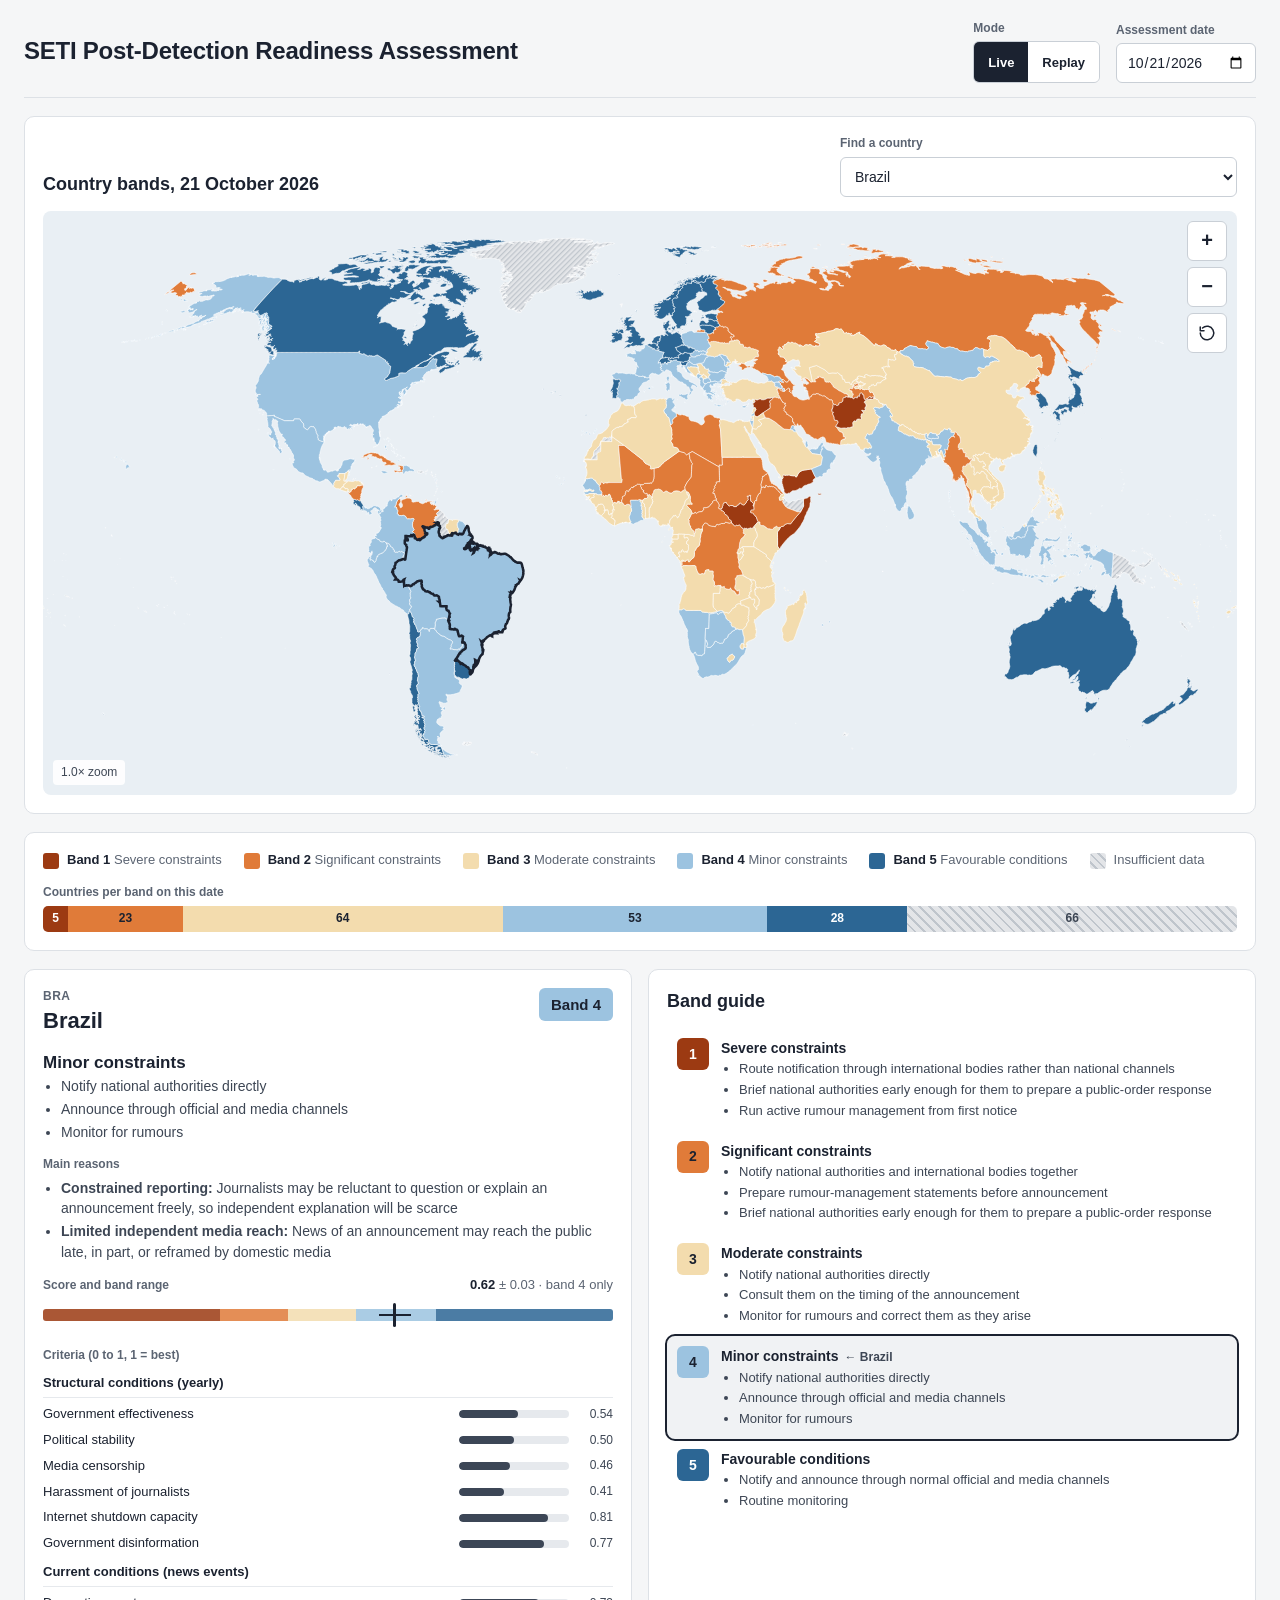
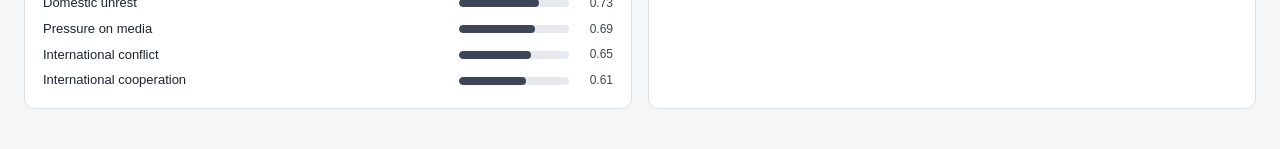
==== commit ca354f18: "Added GDELT file manifest, criterion texts and per-country drivers; coded in the 3 public bands" ====
--- a/src/web/mockup.html
+++ b/src/web/mockup.html
@@ -541,10 +541,12 @@
   const BANDS = {
     1: { bg: '#9c3a12', fg: '#ffffff', name: 'Severe constraints',
          actions: ['Route notification through international bodies rather than national channels',
-                   'Coordinate with local law enforcement', 'Run active rumour management from first notice'] },
+                   'Brief national authorities early enough for them to prepare a public-order response',
+                   'Run active rumour management from first notice'] },
     2: { bg: '#e07b39', fg: INK, name: 'Significant constraints',
          actions: ['Notify national authorities and international bodies together',
-                   'Prepare rumour-management statements before announcement', 'Coordinate with local law enforcement'] },
+                   'Prepare rumour-management statements before announcement',
+                   'Brief national authorities early enough for them to prepare a public-order response'] },
     3: { bg: '#f3dcae', fg: INK, name: 'Moderate constraints',
          actions: ['Notify national authorities directly', 'Consult them on the timing of the announcement',
                    'Monitor for rumours and correct them as they arise'] },
@@ -569,6 +571,21 @@
     ['Government effectiveness', 0], ['Political stability', 0], ['Media censorship', 0],
     ['Harassment of journalists', 0], ['Internet shutdown capacity', 0], ['Government disinformation', 0],
     ['Domestic unrest', 1], ['Pressure on media', 1], ['International conflict', 1], ['International cooperation', 1]
+  ];
+
+  // One text per criterion, in the order of CRITERIA (src/score/criterion_texts.csv).
+  // Phrased as consequences for the announcement, not as judgements of the government.
+  const CRITERION_TEXTS = [
+    ['Limited administrative capacity', 'National authorities may be slow to organise a coordinated public response'],
+    ['Unsettled political situation', 'An announcement may be drawn into existing political tensions or meet public disorder'],
+    ['Limited independent media reach', 'News of an announcement may reach the public late, in part, or reframed by domestic media'],
+    ['Constrained reporting', 'Journalists may be reluctant to question or explain an announcement freely, so independent explanation will be scarce'],
+    ['Online access can be restricted', 'Online access to information about an announcement could be limited at short notice'],
+    ['Lower trust in official statements', 'Official statements are less likely to be taken at face value'],
+    ['Unrest above its usual level', 'An announcement would compete with, or could add to, current domestic unrest'],
+    ['Recent pressure on the media', 'Media outlets may be cautious about how they report an announcement'],
+    ['International tension above its usual level', 'An announcement may be read through the lens of current international tensions'],
+    ['International contact below its usual level', 'Coordinating with international bodies may take longer than usual']
   ];
 
   // Full names in place of the map data's abbreviations
@@ -594,10 +611,13 @@
 
   const esc = (s) => String(s).replace(/&/g, '&amp;').replace(/</g, '&lt;').replace(/>/g, '&gt;').replace(/"/g, '&quot;');
   // Example scores for one country only (illustrative). In the real tool these
-  // come from the backend. vals are the ten criteria, in the order of CRITERIA.
+  // come from the backend. vals are the ten criteria, in the order of CRITERIA;
+  // drivers are the positions in CRITERIA of its weakest criteria, weakest
+  // first (src/score/drivers.py picks these).
   const EXAMPLE = {
     BRA: { score: 0.617, se: 0.014,
-           vals: [0.54, 0.50, 0.46, 0.41, 0.81, 0.77, 0.73, 0.69, 0.65, 0.61] }
+           vals: [0.54, 0.50, 0.46, 0.41, 0.81, 0.77, 0.73, 0.69, 0.65, 0.61],
+           drivers: [3, 2] }
   };
   const bandOf = (x) => { let b = 1; for (const c of CUTS) if (x >= c) b++; return b; };
   const pct = (x) => (Math.max(0, Math.min(1, x)) * 100).toFixed(1) + '%';
@@ -768,9 +788,14 @@
       document.getElementById('detail').innerHTML = html;
       return;
     }
+    if (t.drivers && t.drivers.length) {
+      html += '<div class="field"><span class="field-label">Main reasons</span><ul class="items">' +
+        t.drivers.map((k) => '<li><strong>' + esc(CRITERION_TEXTS[k][0]) + ':</strong> ' + esc(CRITERION_TEXTS[k][1]) + '</li>').join('') +
+        '</ul></div>';
+    }
     html += '<div class="field"><div class="score-row"><span class="field-label">Score and band range</span>' +
       '<span style="font-size:13px"><strong>' + t.score.toFixed(2) + '</strong> <span style="color:#5b6472">± ' + (1.96 * t.se).toFixed(2) +
-      ' · bands ' + (t.lo === t.hi ? t.lo + ' only' : t.lo + '–' + t.hi) + '</span></span></div>' +
+      (t.lo === t.hi ? ' · band ' + t.lo + ' only' : ' · bands ' + t.lo + '–' + t.hi) + '</span></span></div>' +
       '<div class="track-wrap"><div class="track">' +
       [1, 2, 3, 4, 5].map((b) => '<div style="background:' + BANDS[b].bg + ';width:' + pct(edges[b] - edges[b - 1]) + '"></div>').join('') +
       '</div><div class="whisker" style="left:' + pct(t.score - 1.96 * t.se) + ';width:' + pct(2 * 1.96 * t.se) + '"></div>' +
